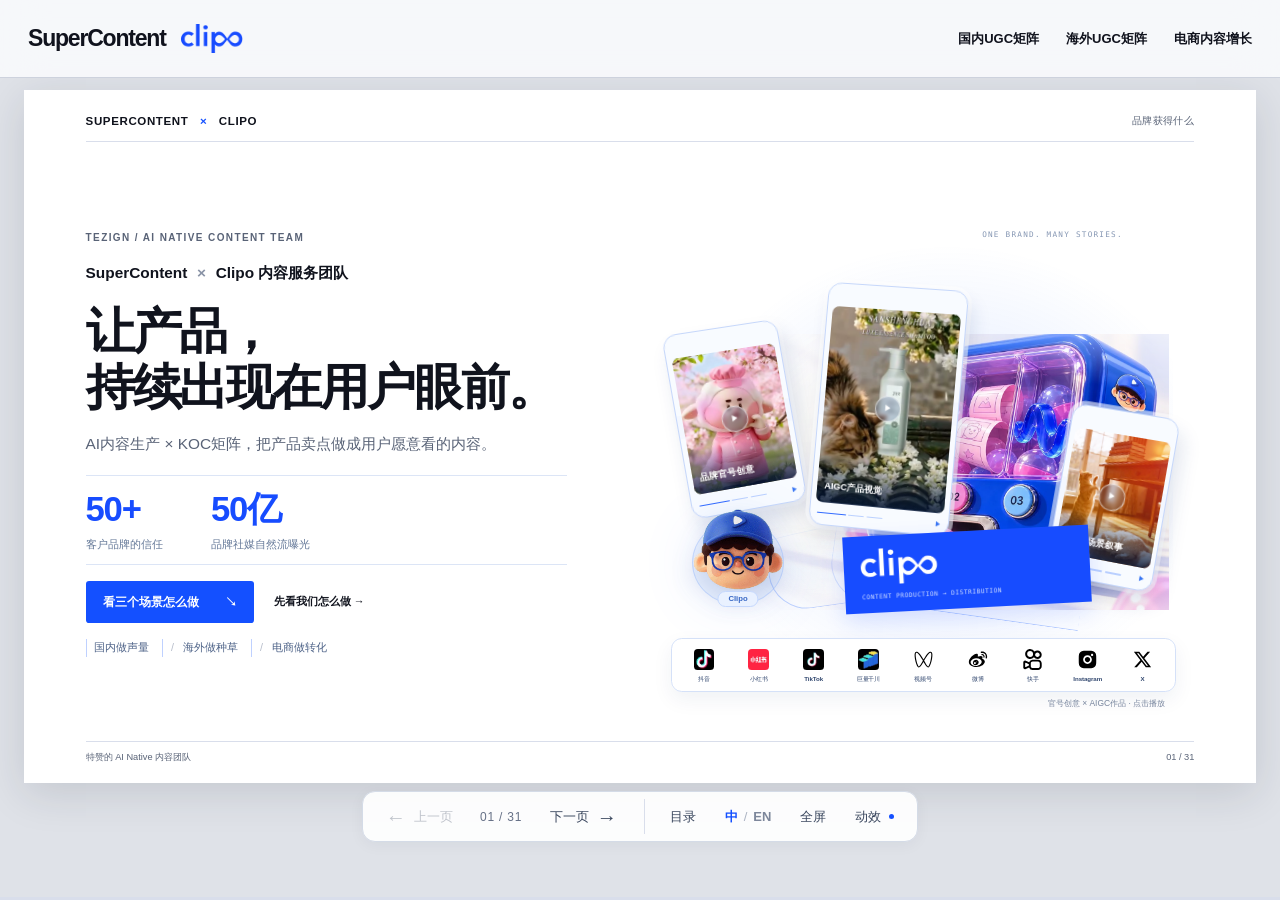
==== index.html @ c41b1caf "Update declared cover scale, nine platforms and creative recommendation pages" ====
<!doctype html>
<html lang="zh-CN"><head><meta charset="utf-8"><meta name="viewport" content="width=device-width,initial-scale=1,viewport-fit=cover"><meta name="theme-color" content="#f7f8fc"><meta name="description" content="SuperContent Clipo内容服务团队：国内与海外UGC矩阵、KOC矩阵账号验证、千川内容增长。"><title>SuperContent Clipo｜UGC矩阵与内容增长</title><link rel="icon" href="assets/science-stage/favicon.svg"><style>:root{--blue:#1450ff;--ink:#10131d;--muted:#596377;--pale:#eaf0ff;--paper:#f7f8fc;--line:#d9deeb;--dark:#10141f;--display:-apple-system,BlinkMacSystemFont,'PingFang SC','Helvetica Neue','Microsoft YaHei',sans-serif}*{box-sizing:border-box}html{scroll-behavior:smooth;scroll-padding-top:90px}body{margin:0;background:var(--paper);color:var(--ink);font:16px/1.65 var(--display);-webkit-font-smoothing:antialiased}button,input,a{font:inherit}button,a{-webkit-tap-highlight-color:transparent}button{cursor:pointer;color:inherit}button{border:0;background:none}a{color:inherit;text-decoration:none}img{max-width:100%;display:block}button:focus-visible,a:focus-visible,summary:focus-visible{outline:3px solid #527fff;outline-offset:5px}button:disabled{opacity:.4;cursor:default}h1,h2,h3,h4,p,ul,figure{margin:0}ul{list-style:none;padding:0}.sr-only{position:absolute;width:1px;height:1px;padding:0;margin:-1px;overflow:hidden;clip:rect(0,0,0,0);white-space:nowrap;border:0}[hidden]{display:none!important}.skip-link{position:fixed;top:-100px;left:16px;z-index:200;background:var(--blue);color:#fff;padding:10px}.skip-link:focus{top:15px}.app-header{height:78px;display:flex;gap:26px;align-items:center;justify-content:space-between;padding:0 3.2vw;position:fixed;inset:0 0 auto;z-index:60;background:rgba(247,248,252,.9);backdrop-filter:blur(22px);border-bottom:1px solid transparent;transition:border-color .2s}.scrolled .app-header{border-color:var(--line)}.wordmark{display:flex;align-items:center;gap:15px;white-space:nowrap;line-height:1}.wordmark>span{font-size:23px;letter-spacing:-1.2px;font-weight:780}.wordmark img{width:62px;max-height:30px;object-fit:contain}.desktop-nav{display:flex;gap:27px;margin-left:auto;align-items:center;font-size:13px;font-weight:600}.desktop-nav a{padding:9px 0;position:relative}.desktop-nav .current,.desktop-nav a:hover{color:var(--blue)}.header-tools{display:flex;align-items:center;gap:13px;font-size:12px;white-space:nowrap}.header-tools button{padding:8px 2px;display:flex;align-items:center;gap:6px}.header-tools i{width:6px;height:6px;border-radius:50%;background:var(--blue)}.header-tools [aria-pressed=false] i{background:#bdc4d2}#menu-toggle{border:1px solid var(--line);padding:7px 11px;border-radius:5px}.wrap{max-width:1320px;padding:112px 52px;margin:0 auto}.chapter{position:relative;scroll-margin-top:78px}.dark{background:var(--dark);color:#fff;--muted:#aeb9d0;--line:#303a50;--pale:#1b2539}.eyebrow{font-size:11px;line-height:1.5;letter-spacing:1.7px;font-weight:650;color:var(--muted)}.eyebrow>span{color:var(--blue);margin-right:13px}.dark .eyebrow>span{color:#6990ff}.section-heading h2{font-size:clamp(36px,4.7vw,64px);line-height:1.16;letter-spacing:-2px;font-weight:770;margin-top:25px;max-width:1060px}.section-lead{max-width:790px;font-size:19px;line-height:1.8;color:var(--muted);margin-top:26px}.small-copy,.visual-caption{font-size:12px;line-height:1.8;color:var(--muted)}.hero{min-height:max(790px,98svh);max-width:1600px;margin:auto;padding:158px 5vw 105px;display:grid;grid-template-columns:1.07fr 1fr;align-items:center;gap:40px;overflow:hidden}.hero-copy{z-index:2}.hero-name{font-size:17px;font-weight:650;margin-top:23px}.hero-name>span{margin:0 7px;color:#8993a6}.hero h1{font-size:clamp(44px,4.9vw,77px);line-height:1.14;letter-spacing:-3px;margin-top:31px;font-weight:800}.hero-intro{font-size:18px;color:var(--muted);max-width:520px;margin-top:28px}.hero-actions{display:flex;align-items:center;gap:25px;flex-wrap:wrap;margin-top:32px}.primary{background:var(--blue);color:#fff;display:inline-flex;gap:35px;align-items:center;padding:15px 22px;border-radius:4px;font-size:15px;font-weight:650;transition:transform .25s}.primary:hover{transform:translateY(-3px)}.text-button{font-size:14px;font-weight:650}.hero-tags{display:flex;gap:12px;flex-wrap:wrap;font-size:12px;color:var(--muted);margin-top:32px}.hero-tags span+span:before{content:'/';padding-right:12px;color:#b6bdca}.hero-visual{position:relative;width:100%;height:550px;perspective:1200px}.orbit-ring{position:absolute;width:82%;height:76%;border:1px solid #d5def8;border-radius:50%;left:7%;top:15%;transform:rotate(-23deg);background:radial-gradient(ellipse,rgba(20,80,255,.075),transparent 65%)}.orbit-ring:before,.orbit-ring:after{content:'';position:absolute;border:1px solid #d5def8;border-radius:50%;inset:24px}.orbit-ring:after{inset:52px}.product-origin{position:absolute;bottom:49px;left:17%;width:176px;padding:21px;background:#fff;box-shadow:0 12px 35px #b8c8ed3d;transform:rotate(-7deg);border:1px solid #e2e7f4;z-index:4}.product-origin img{width:85px;margin:auto}.product-origin span{font-size:10px;display:block;margin-top:12px;text-align:center;color:var(--muted)}.hero-film{position:absolute;overflow:hidden;border:5px solid #fff;border-radius:9px;box-shadow:0 20px 55px #132c651c;background:#fff;animation:film-float 8s ease-in-out infinite alternate;transition:transform .7s}.hero-film img{width:100%;height:100%;object-fit:cover}.hero-film>span{position:absolute;inset:auto 0 0;background:rgba(11,20,42,.85);padding:13px 10px;color:white;font-size:12px;display:flex;justify-content:space-between}.hero-film i{font-style:normal}.film-1{width:45%;height:365px;left:24%;top:65px;--angle:3deg;z-index:3}.film-2{width:39%;height:245px;left:0;top:22px;--angle:-14deg;animation-delay:-3s;z-index:2}.film-3{width:32%;height:320px;right:0;top:150px;--angle:12deg;animation-delay:-5s;z-index:4}.hero-visual-note{position:absolute;bottom:0;right:3%;font-size:10px;color:var(--muted)}@keyframes film-float{from{transform:translateY(0) rotate(var(--angle))}to{transform:translateY(-13px) rotate(calc(var(--angle) + 2deg))}}.scroll-cue{position:absolute;bottom:28px;left:5vw;right:5vw;display:flex;align-items:center;justify-content:space-between;border-top:1px solid var(--line);padding-top:18px;color:var(--muted);font-size:11px;letter-spacing:1px}.scroll-cue span{color:var(--blue);font-size:20px}.engine-grid{display:grid;grid-template-columns:1.1fr 1fr;gap:75px;margin-top:70px;align-items:center}.engine-root{background:var(--blue);max-width:420px;padding:26px 30px;display:grid;grid-template-columns:85px 1fr;column-gap:20px;align-items:center}.engine-root img{filter:brightness(0) invert(1);grid-row:span 2;width:80px}.engine-root b{font-size:21px}.engine-root>span{font-size:11px;opacity:.78}.flow-thread{height:74px;display:flex;justify-content:space-around;margin:0 25px;border-bottom:1px solid #3e5176;position:relative}.flow-thread i{height:74px;border-left:1px solid #3e5176;position:relative}.flow-thread i:after{content:'';position:absolute;left:-3px;top:0;width:5px;height:9px;background:#7093ff;animation:flow 2.5s infinite;box-shadow:0 0 9px #3b70ff}.flow-thread i:nth-child(2):after{animation-delay:-.7s}.flow-thread i:nth-child(3):after{animation-delay:-1.4s}@keyframes flow{0%{transform:translateY(0);opacity:0}20%,75%{opacity:1}100%{transform:translateY(74px);opacity:0}}.account-network{display:grid;grid-template-columns:repeat(3,1fr);gap:11px;margin-top:25px}.account{position:relative;min-height:143px;border:1px solid #34435d;background:#192339;padding:17px 13px;transition:background .4s;overflow:hidden}.account-avatar{display:block;width:33px;height:33px;border:1px solid #52688e;border-radius:50%;font-size:11px;text-align:center;line-height:31px;margin-bottom:10px;color:#a3baff}.account b{display:block;font-size:13px}.account small{font-size:9px;color:#94a8cc}.post-signal{position:absolute;right:12px;top:24px;width:5px;height:5px;background:#7497ff;border-radius:50%;animation:pulse 3.8s infinite;animation-delay:calc(var(--i)*-.65s)}@keyframes pulse{0%,30%,100%{box-shadow:0 0 0 0 #427bff00;opacity:.4}50%{box-shadow:0 0 0 7px #427bff25;opacity:1}}.visual-caption{margin-top:15px;font-size:10px}.pill-tabs{display:flex;gap:6px;flex-wrap:wrap}.pill-tabs button{border:1px solid var(--line);border-radius:99px;padding:9px 19px;font-size:13px;color:var(--muted);transition:background .2s}.pill-tabs button[aria-selected=true]{background:var(--blue);border-color:var(--blue);color:#fff}.dark .pill-tabs button[aria-selected=true]{background:#eaf0ff;color:#102048;border-color:#eaf0ff}.engine-panel h3{font-size:34px;line-height:1.4;margin:24px 0 20px;letter-spacing:-.8px}.engine-panel #engine-content{min-height:300px;padding-top:28px}.engine-panel p:not(.eyebrow){color:var(--muted);font-size:16px}.engine-output{border-left:2px solid #668bff;padding:6px 0 6px 19px;margin-top:27px}.engine-output small{display:block;font-size:10px;color:var(--muted);letter-spacing:1px}.engine-output b{font-size:15px;display:block;margin-top:7px}.definition{margin-top:59px;color:var(--muted);font-size:12px;padding:20px 0;border-top:1px solid var(--line)}.logic-line{display:flex;align-items:center;justify-content:space-between;font-size:13px;gap:12px;margin-top:15px}.logic-line b{font-size:23px;color:#7396ff;font-weight:400}.scenario{background:var(--paper)}.scenario .wrap{padding-bottom:100px}.scenario-meta{display:flex;align-items:center;justify-content:space-between;gap:15px;margin-top:31px}.scenario-meta>div{display:flex;gap:15px;align-items:center;flex-wrap:wrap}.platform{display:inline-flex;gap:8px;align-items:center;font-size:13px;font-weight:650}.platform img{width:23px;height:23px;object-fit:contain;border-radius:5px}.scenario-meta>p{font-size:12px;color:var(--muted)}.experience{font-size:11px;color:var(--blue);border:1px solid #ccd8ff;padding:4px 8px;border-radius:4px}.scene-grid{display:grid;grid-template-columns:1fr 1.25fr;gap:85px;align-items:center;margin-top:63px}.work-column{display:flex;justify-content:center;padding:20px 25px 10px;background:linear-gradient(150deg,#e2eaff,#f7f8fc);position:relative}.work-player{max-width:100%;width:100%}.work-player.portrait{max-width:272px}.video-frame{position:relative;overflow:hidden;background:#121725;border:1px solid #8b9bb233;border-radius:5px}.video-frame video{width:100%;aspect-ratio:9/16;display:block;background:#0a0e17;object-fit:contain}.landscape video{aspect-ratio:16/9}.play-overlay{position:absolute;inset:0;display:flex;flex-direction:column;gap:10px;align-items:center;justify-content:center;color:#fff;background:linear-gradient(transparent,#0003);padding-bottom:20px}.play-overlay>span{width:62px;height:62px;border-radius:50%;background:var(--blue);line-height:62px;text-align:center;font-size:19px;box-shadow:0 0 0 10px #ffffff16}.play-overlay b{font-size:12px;text-shadow:0 1px 4px #000}.playing .play-overlay{display:none}.video-error{position:absolute;inset:0;background:#111a2cf5;padding:30px;display:grid;place-content:center;color:#fff;font-size:13px;text-align:center}.video-error button{display:block;text-decoration:underline;margin-top:15px}.work-player figcaption{display:grid;gap:5px;padding-top:16px;font-size:11px}.work-player figcaption b{font-size:12px}.work-player figcaption>span,.work-player figcaption>small{color:var(--muted);font-size:10px;line-height:1.7}.source-link{font-size:10px;color:var(--blue);text-align:left;width:max-content;padding:3px 0}.dark .source-link{color:#92afff}.source-link:hover{text-decoration:underline}.method-column h3,.country-left h3,.script-panel h3,.test-intro h3{font-size:32px;letter-spacing:-.9px;line-height:1.4}.method-column>p:not(.eyebrow){font-size:15px;color:var(--muted);margin-top:21px}.method-column>h3{margin-top:19px}.format-tabs{display:flex;gap:25px;border-bottom:1px solid var(--line);margin-top:28px}.format-tabs button{font-size:14px;padding:12px 0;position:relative;color:var(--muted)}.format-tabs button[aria-selected=true]{color:var(--blue);font-weight:650}.format-tabs button[aria-selected=true]:after{content:'';position:absolute;height:2px;background:var(--blue);bottom:-1px;left:0;right:0}#format-content{min-height:220px;padding-top:24px}.format-line{display:grid;grid-template-columns:45px 1fr;gap:14px;margin-bottom:17px;font-size:14px}.format-line>span{font-size:11px;color:var(--blue);padding-top:3px}.decision{display:flex;gap:8px;align-items:center;flex-wrap:wrap;margin:10px 0 18px}.decision>span{font-size:11px;background:var(--pale);padding:6px 11px;color:var(--blue)}.decision>span+span:before{content:'→';padding-right:9px}.delivery{margin-top:80px;border-top:1px solid var(--line);padding-top:37px}.subheading{display:flex;justify-content:space-between;align-items:center;gap:20px;margin-bottom:30px}.subheading h3{font-size:25px;font-weight:700;letter-spacing:-.6px}.stage-tabs{display:grid;grid-template-columns:repeat(5,1fr);gap:9px}.stage-tabs button{padding:20px 14px;text-align:left;background:#e9eef9;color:#4e5c76;transition:background .2s}.stage-tabs small{display:block;font-size:10px;letter-spacing:1px;opacity:.7}.stage-tabs b{display:block;font-size:14px;margin-top:14px}.stage-tabs button[aria-selected=true]{background:var(--blue);color:#fff}.stage-output{background:white;padding:28px 31px;display:grid;grid-template-columns:140px .85fr 1.3fr;align-items:center;gap:18px;min-height:118px}.stage-output>span{font-size:11px;color:var(--muted)}.stage-output h4{font-size:20px;line-height:1.5;letter-spacing:-.5px}.stage-output p{color:var(--muted);font-size:13px}.case-block{border-top:1px solid var(--line);margin-top:66px;padding-top:35px}.case-copy{display:grid;grid-template-columns:1fr 1.3fr;gap:15px 38px;align-items:start}.case-copy>.eyebrow{grid-column:span 2}.case-copy h3{font-size:28px;line-height:1.35;letter-spacing:-.5px;margin-top:12px}.case-copy>p:not(.eyebrow){font-size:14px;color:var(--muted);margin-top:15px;max-width:450px}.metrics{display:flex;gap:65px;margin-top:30px}.metric{display:flex;flex-direction:column;gap:7px}.metric strong{font-size:clamp(32px,3.7vw,49px);color:var(--blue);font-weight:750;line-height:1.2;letter-spacing:-1.5px;white-space:nowrap}.metric>span{font-size:12px;color:var(--muted)}.case-note{font-size:10px;color:var(--muted);margin-top:20px;max-width:900px}.commercial{display:grid;grid-template-columns:115px 1fr;gap:15px 30px;margin-top:38px;padding:28px 0;border-top:1px solid var(--line)}.commercial>b{font-size:15px;color:var(--blue)}.commercial>p{font-size:14px}.commercial>small{font-size:11px;color:var(--muted);grid-column:2}.overseas{background:#eef2fb}.country-stage{margin-top:60px;display:grid;grid-template-columns:1.1fr 1fr;gap:65px}.country-left h3{margin-top:19px}.country-left>p:not(.eyebrow){font-size:14px;color:var(--muted);margin-top:24px}.country-tabs{display:grid;grid-template-columns:repeat(2,1fr);gap:10px;margin-top:28px}.country-tabs button{border:1px solid #d2dbef;display:flex;align-items:center;padding:15px 13px;background:#f7f9ff;gap:13px;font-size:13px}.country-tabs small{font-size:10px;color:#8b98b3}.country-tabs span{margin-left:auto}.country-tabs [aria-selected=true]{background:var(--blue);color:#fff;border-color:var(--blue)}.country-tabs [aria-selected=true] small{color:#c4d3ff}.country-right{background:#fff;padding:28px;border-radius:6px}.country-score{display:flex;justify-content:space-between;align-items:center;gap:15px;margin-bottom:23px}.country-score>span{font-size:15px;font-weight:650}.country-score strong{font-size:44px;line-height:1;color:var(--blue)}.country-score small{display:block;font-size:9px;margin-top:8px;color:var(--muted);font-weight:400}.country-right ul{display:grid;gap:7px;margin-top:15px;font-size:12px;color:#526078}.country-right li:before{content:'↳';color:var(--blue);margin-right:9px}.country-work{margin-top:25px}.country-work figcaption{font-size:9px}.country-work .play-overlay>span{width:44px;height:44px;line-height:44px;font-size:13px}.compare-chart{max-width:780px;margin-top:30px}.compare-chart>div{display:grid;grid-template-columns:80px 1fr 90px;align-items:center;font-size:12px;gap:15px;margin-top:12px}.compare-chart i{display:block;height:17px;background:#a8bbeb;transform:scaleX(var(--bar));transform-origin:left}.compare-chart div:nth-child(2) i{background:var(--blue)}.compare-chart b{font-size:13px}.compare-chart>p{font-size:10px;color:var(--muted);margin-top:14px}.compare-chart .source-link{margin-left:7px}.commerce{background:var(--dark)}.commerce .platform{color:#fff}.test-intro{display:grid;grid-template-columns:1fr 1fr;gap:50px;margin-top:67px;align-items:start}.test-intro>p{font-size:15px;color:var(--muted)}.script-lab{display:grid;grid-template-columns:.7fr 1.3fr;gap:80px;margin-top:42px;background:#151e2d;padding:36px 42px}.script-side{display:flex;align-items:center;flex-direction:column}.script-side .work-player{max-width:226px}.script-side>.small-copy{max-width:226px;font-size:10px;margin-top:15px}.script-panel>h3{margin:17px 0 27px;font-size:28px}.script-panel>.small-copy{font-size:10px;margin-top:20px}.script-panel .pill-tabs button{font-size:12px;padding:8px 13px}.script-who{font-size:13px;color:var(--muted);margin:24px 0}.script-line{display:grid;grid-template-columns:65px 1fr;gap:15px;padding:21px 0;border-top:1px solid var(--line)}.script-line>span{font-size:11px;color:#91adff;padding-top:4px}.script-line p{font-size:16px}.test-tag{font-size:10px;background:#244cb530;color:#a4beff;padding:9px 12px;width:max-content;max-width:100%;margin-top:7px}.test-matrix{display:grid;grid-template-columns:repeat(3,1fr);gap:20px;margin-top:66px}.test-matrix>.subheading{grid-column:span 3}.test-matrix article{border-top:1px solid #52627f;padding-top:17px}.test-matrix article>span{font-size:11px;color:#769aff}.test-matrix h4{font-size:26px;margin-top:16px}.test-matrix b{display:block;font-size:15px;margin-top:18px}.test-matrix article p{font-size:12px;color:var(--muted);margin-top:15px}.test-matrix small{font-size:11px;color:#8eacf6;display:block;margin-top:16px}.dark .stage-tabs button{background:#202e43;color:#b2bfd7}.dark .stage-tabs button[aria-selected=true]{background:var(--blue);color:#fff}.dark .stage-output{background:#192236}.dark .metric strong{color:#88a9ff}.dark .commercial>b{color:#9bb6ff}.batch-details{margin-top:30px;border:1px solid var(--line)}.batch-details summary{cursor:pointer;padding:19px 22px;font-size:13px;display:flex;justify-content:space-between;list-style:none}.batch-details summary::-webkit-details-marker{display:none}.batch-details summary>span{color:#90afff}.batch-details>div{padding:8px 22px 25px}.batch-details strong{display:block;font-size:33px;color:#a7bfff}.batch-details small{font-size:12px;font-weight:400;color:var(--muted)}.batch-details p{font-size:12px;color:var(--muted);max-width:730px;margin-top:10px}.offer-grid{display:grid;grid-template-columns:repeat(3,1fr);gap:20px;margin-top:55px}.offer-card{background:#e9eefb;padding:30px 25px;display:flex;flex-direction:column}.offer-card>small{font-size:11px;color:var(--muted)}.offer-card>h3{font-size:29px;line-height:1.2;letter-spacing:-.6px;margin-top:34px}.offer-card>p{font-size:16px;margin-top:19px;font-weight:600}.offer-card ul{font-size:12px;line-height:2.3;margin-top:33px;color:var(--muted)}.offer-card>a{margin-top:30px;padding-top:20px;border-top:1px solid #ccd6ed;display:flex;justify-content:space-between;color:var(--blue);font-size:13px}.offer-card.featured{background:var(--blue);color:#fff}.offer-card.featured>small,.offer-card.featured ul{color:#d3dfff}.offer-card.featured>a{color:#fff;border-color:#ffffff35}.pricing-panel{border:1px solid var(--line);padding:30px;margin-top:32px}#pricing-content{margin-top:28px;min-height:190px}#pricing-content h3{font-size:19px;line-height:1.6;max-width:1030px;letter-spacing:-.2px}#pricing-content small{display:block;font-size:11px;color:var(--muted);margin-top:18px}.quote-grid{display:grid;grid-template-columns:repeat(4,1fr);gap:15px;margin-top:26px}.quote-grid>div{display:flex;flex-direction:column;border-left:2px solid #ced9f8;padding-left:15px;gap:8px}.quote-grid span{font-size:11px;color:var(--muted)}.quote-grid b{font-size:22px;color:var(--blue)}.price-formula{font-size:22px;margin-top:30px;color:var(--blue);font-weight:650}.team{background:#edf1f8}.team-core{display:grid;grid-template-columns:1fr 1fr;gap:45px;margin-top:55px}.team-core>div{padding:33px 30px;background:#fff;display:flex;flex-direction:column;justify-content:end;min-height:250px}.team-core img{width:85px;margin-bottom:20px}.team-core h3{font-size:26px;line-height:1.45;letter-spacing:-.6px}.team-core p{font-size:12px;color:var(--muted);margin-top:15px}.team-core>div:nth-child(2){background:#dfe7fc}.team-core>div:nth-child(2)>span{font-size:11px;color:var(--blue);margin-bottom:24px}.role-grid{display:grid;grid-template-columns:repeat(5,1fr);gap:22px;margin-top:43px}.role-grid article{border-top:1px solid #b5c3df;padding-top:20px}.role-grid span{font-size:10px;color:var(--blue)}.role-grid h4{font-size:19px;margin-top:18px}.role-grid p{font-size:12px;color:var(--muted);margin-top:16px}.role-grid b{font-size:10px;display:block;color:var(--blue);font-weight:500;margin-top:23px}.ai-split{display:grid;grid-template-columns:repeat(3,1fr);gap:35px;border-top:1px solid #c8d3e6;padding-top:25px;margin-top:42px;font-size:12px;color:var(--muted)}.ai-split b{display:block;font-size:14px;color:var(--ink);margin-bottom:8px}.closing h2{font-size:clamp(36px,4.5vw,65px);letter-spacing:-2px;line-height:1.25;margin-top:28px}.closing-inputs{display:flex;gap:14px;margin-top:34px;flex-wrap:wrap}.closing-inputs>span{font-size:13px;border-bottom:1px solid #758bb6;padding:6px 0;margin-right:17px}.closing .wrap>p:not(.eyebrow){color:var(--muted);font-size:16px;margin-top:30px}.brief-actions{display:flex;gap:12px;flex-wrap:wrap;margin-top:35px}.brief-actions button{border:1px solid #526583;padding:11px 18px;color:#c4d4f0;border-radius:3px;font-size:13px}.brief-actions button[aria-pressed=true]{background:#fff;border-color:#fff;color:var(--blue)}.brief-result{margin-top:27px;border-left:2px solid #7093ff;padding-left:20px;max-width:810px}.brief-result>b{font-size:17px}.brief-result>p{font-size:12px;color:var(--muted);margin-top:12px}.brief-result>button{font-size:12px;color:#9bb5ff;text-decoration:underline;padding:14px 0 0}.closing footer{border-top:1px solid #35435d;margin-top:80px;padding-top:25px;display:flex;align-items:center;gap:30px;font-size:11px;color:var(--muted);flex-wrap:wrap}.closing footer>span{font-size:20px;font-weight:700;display:flex;align-items:center;gap:18px;color:#fff;letter-spacing:-.7px}.closing footer img{width:53px;filter:brightness(0) invert(1)}.closing footer>a{margin-left:auto}.closing footer>button{font-size:11px;padding:0;color:#afc4ed}.scroll-progress{position:fixed;inset:auto 0 0;height:3px;background:#b3c7fe25;z-index:100;pointer-events:none}.scroll-progress i{display:block;height:3px;background:var(--blue);transform-origin:left;transform:scaleX(0)}#contents{position:fixed;inset:0 0 0 auto;max-width:480px;width:88vw;z-index:110;background:var(--paper);padding:30px 35px;overflow:auto;box-shadow:-20px 0 70px #08142d22}#contents header{display:flex;align-items:center;justify-content:space-between;font-size:12px;padding-bottom:25px}#contents header button{font-size:28px}#contents-nav{display:flex;flex-direction:column}#contents-nav a{display:flex;align-items:center;gap:18px;padding:20px 0;font-size:18px;border-bottom:1px solid var(--line);font-weight:650}#contents-nav a>small{font-size:11px;color:var(--blue)}#contents-nav a>span{margin-left:auto;color:var(--blue)}#contents>p{font-size:10px;color:var(--muted);margin-top:28px}#gallery-open{font-size:12px;border:1px solid var(--line);padding:12px 15px;margin-top:25px}#backdrop{position:fixed;inset:0;background:#10152588;backdrop-filter:blur(6px);z-index:100}.menu-open{overflow:hidden}dialog{border:0;padding:32px;max-width:650px;width:calc(100vw - 30px);max-height:85svh;background:var(--paper);color:var(--ink);box-shadow:0 20px 90px #0c193d66;border-radius:8px}dialog::backdrop{background:#0d152b99;backdrop-filter:blur(8px)}dialog header{display:flex;align-items:flex-start;justify-content:space-between;gap:20px;margin-bottom:25px}dialog header button{font-size:26px;line-height:1;padding:0 2px}dialog header h2{font-size:24px;letter-spacing:-.6px}#source-content>p{font-size:15px;margin-top:20px}.source-note{padding:20px;background:var(--pale);color:#53617c;font-size:13px;margin-top:25px}#source-content>.eyebrow{font-size:10px}#gallery{max-width:1100px}#gallery header p:not(.eyebrow){font-size:11px;color:var(--muted);margin-top:10px}#gallery-grid{display:grid;grid-template-columns:repeat(4,1fr);gap:8px;max-height:210px;overflow:auto;border-bottom:1px solid var(--line);padding-bottom:20px}#gallery-grid button{padding:10px;text-align:left;font-size:11px;background:#e7edf9;line-height:1.5;min-height:60px}#gallery-grid small{display:block;color:var(--blue);margin-bottom:4px}#gallery-grid button[aria-current=true]{background:var(--blue);color:#fff}#gallery-grid button[aria-current=true] small{color:#b4caff}#gallery-page{padding-top:25px}#gallery-page h3{font-size:26px;line-height:1.4;letter-spacing:-.4px;margin-top:15px}.index-copy{display:grid;grid-template-columns:repeat(2,1fr);gap:8px 24px;font-size:13px;margin-top:20px;line-height:1.6}.index-copy p{padding:7px 0;border-bottom:1px solid var(--line)}#toast{position:fixed;bottom:25px;left:50%;transform:translate(-50%,20px);background:var(--ink);color:white;padding:12px 25px;border:1px solid #8fa1ca;font-size:13px;z-index:250;opacity:0;pointer-events:none;transition:opacity .2s,transform .2s;max-width:90vw}#toast.show{opacity:1;transform:translate(-50%,0)}.reveal{opacity:0;transform:translateY(22px);transition:opacity .7s ease,transform .7s cubic-bezier(.2,.8,.2,1)}.reveal.in-view{opacity:1;transform:none}.no-motion *,.no-motion *:before,.no-motion *:after{animation:none!important;transition:none!important;scroll-behavior:auto!important}.no-motion .hero-film{transform:rotate(var(--angle))}.no-motion .reveal{opacity:1;transform:none}.no-motion .post-signal{opacity:1}.reading-mode .hero{min-height:auto;padding-bottom:100px}.reading-mode .wrap{padding-top:70px;padding-bottom:70px}.reading-mode .hero-visual{height:460px}.reading-mode .hero-film{max-height:320px}.reading-mode p,.reading-mode .stage-output p{line-height:1.9}.reading-mode .engine-grid{margin-top:35px}.reading-mode .section-heading h2{font-size:44px}.no-motion .flow-thread i:after{transform:translateY(35px);opacity:1}
@media(min-width:1600px){.wrap{max-width:1440px}.hero{gap:50px}.hero-visual{height:620px}.film-1{height:420px}.film-2{height:275px}.film-3{height:360px}.hero h1{font-size:78px}}@media(max-width:1200px){.desktop-nav{gap:16px;font-size:11px}.header-tools{gap:10px}.header-tools #fullscreen{display:none}.wordmark>span{font-size:21px}.wordmark img{width:52px}.hero{padding-left:4vw;padding-right:4vw;gap:28px}.hero h1{font-size:53px}.hero-visual{height:485px}.film-1{height:325px}.film-2{height:225px}.film-3{height:282px}.hero-intro{font-size:16px}.wrap{padding-left:40px;padding-right:40px}.engine-grid{gap:44px}.engine-panel h3{font-size:29px}.scene-grid{gap:55px}.country-stage{gap:37px}.script-lab{gap:45px;padding:28px}.method-column h3,.country-left h3{font-size:28px}.metrics{gap:40px}.metric strong{font-size:39px}.role-grid{gap:18px}}
@media(max-width:980px){.desktop-nav{display:none}.app-header{height:69px}.hero{padding-top:130px;min-height:740px}.hero h1{font-size:45px;letter-spacing:-2px}.hero-visual{height:450px}.film-1{height:295px}.film-2{height:195px}.film-3{height:247px}.product-origin{left:10%;width:160px;bottom:40px}.hero-actions{gap:15px}.primary{padding:13px 16px;gap:15px;font-size:13px}.hero-name{font-size:14px}.hero-tags{font-size:10px;gap:7px}.hero-tags span+span:before{padding-right:7px}.section-heading h2{font-size:45px}.section-lead{font-size:17px}.wrap{padding:80px 32px}.engine-grid{gap:35px;grid-template-columns:1fr 1fr}.engine-root{padding:20px}.account-network{gap:7px}.account{padding:13px 9px;min-height:130px}.account b{font-size:12px}.account small{font-size:8px}.engine-panel h3{font-size:26px}.engine-panel p:not(.eyebrow){font-size:14px}.stage-tabs button{padding:17px 10px}.stage-tabs b{font-size:12px}.stage-output{grid-template-columns:110px 1fr 1fr;padding:25px}.stage-output h4{font-size:17px}.stage-output p{font-size:12px}.scene-grid{gap:36px;grid-template-columns:.8fr 1.2fr}.method-column h3{font-size:26px}.work-column{padding:20px 18px}.format-tabs{gap:18px}.format-tabs button{font-size:12px}.format-line{font-size:13px}.country-stage{grid-template-columns:1fr 1fr;gap:25px}.country-left h3{font-size:26px}.country-right{padding:21px}.country-score strong{font-size:37px}.scenario-meta>p{font-size:10px}.script-lab{grid-template-columns:.7fr 1.3fr;gap:30px;padding:23px}.script-panel>h3{font-size:24px}.script-line{grid-template-columns:55px 1fr;gap:12px;padding:17px 0}.script-line p{font-size:14px}.offer-card{padding:25px 20px}.offer-card>h3{font-size:26px}.offer-card>p{font-size:14px}.offer-card ul{font-size:11px}.offer-grid{gap:13px}.role-grid{grid-template-columns:repeat(3,1fr);gap:28px}.ai-split{gap:22px}.metrics{gap:32px}.metric strong{font-size:34px}.commercial{grid-template-columns:95px 1fr}.team-core{gap:23px}.team-core h3{font-size:23px}}
@media(max-width:700px){html{scroll-padding-top:75px}.app-header{height:64px;padding:0 20px;gap:10px}.wordmark{gap:10px}.wordmark>span{font-size:20px}.wordmark img{width:47px}.header-tools{gap:11px}.header-tools #reading{display:none}.header-tools #motion{font-size:11px}.header-tools #menu-toggle{font-size:11px;padding:6px 8px}.hero{display:flex;flex-direction:column;min-height:0;gap:18px;padding:107px 23px 85px;align-items:stretch}.hero h1{font-size:46px;letter-spacing:-2.3px;margin-top:24px}.hero .eyebrow{font-size:9px;letter-spacing:1.3px}.hero-name{font-size:13px;margin-top:18px}.hero-intro{font-size:15px;line-height:1.85;margin-top:23px}.hero-actions{margin-top:24px;gap:21px}.primary{font-size:12px;padding:12px 15px}.text-button{font-size:12px}.hero-tags{margin-top:25px;font-size:10px}.hero-visual{height:370px;width:100%;max-width:450px;margin:0 auto}.film-1{top:33px;height:265px;left:27%;width:39%}.film-2{top:15px;height:185px;width:38%}.film-3{height:222px;top:103px;right:2%;width:31%}.hero-film>span{padding:9px 6px;font-size:10px}.product-origin{bottom:15px;left:6%;width:132px;padding:15px}.product-origin img{width:65px}.product-origin span{font-size:8px}.hero-visual-note{font-size:8px;bottom:1px;right:0}.scroll-cue{bottom:20px;left:23px;right:23px;font-size:9px;letter-spacing:.4px}.wrap{padding:68px 23px}.section-heading h2{font-size:36px;line-height:1.23;letter-spacing:-1.4px;margin-top:23px}.section-heading>.eyebrow{font-size:9px;letter-spacing:1.2px}.section-lead{font-size:15px;line-height:1.85;margin-top:22px}.engine-grid{display:flex;flex-direction:column;gap:35px;margin-top:40px}.engine-visual,.engine-panel{width:100%}.engine-root{max-width:100%;grid-template-columns:75px 1fr;padding:22px}.engine-root img{width:67px}.engine-root b{font-size:20px}.flow-thread{height:52px}.flow-thread i{height:52px}.account-network{gap:9px;margin-top:21px}.account{min-height:125px}.account b{font-size:12px}.account small{font-size:8px}.account-avatar{width:28px;height:28px;line-height:26px;font-size:9px}.engine-panel #engine-content{padding-top:23px;min-height:260px}.engine-panel h3{font-size:27px;margin-top:16px}.pill-tabs button{font-size:12px;padding:8px 15px}.definition{margin-top:20px;font-size:10px;line-height:1.9}.logic-line{gap:9px;flex-wrap:wrap;justify-content:flex-start;font-size:11px}.logic-line b{font-size:18px}.scenario-meta{flex-direction:column;align-items:flex-start;margin-top:23px}.scenario-meta p{font-size:10px}.scenario-meta>div{gap:13px}.platform{font-size:12px}.platform img{width:21px;height:21px}.scene-grid{display:flex;flex-direction:column-reverse;align-items:stretch;gap:30px;margin-top:36px}.method-column h3,.country-left h3{font-size:26px;letter-spacing:-.6px}.method-column>.eyebrow{font-size:9px}.method-column>p:not(.eyebrow){font-size:14px;margin-top:16px}.format-tabs{margin-top:20px;gap:24px}.format-tabs button{font-size:13px}#format-content{min-height:205px}.format-line{font-size:13px}.decision{margin:0 0 15px;gap:6px}.decision>span{font-size:9px;padding:6px 8px}.decision>span+span:before{padding-right:5px}.work-column{padding:23px;display:flex;align-items:center}.work-player.portrait{max-width:248px}.work-player figcaption b{font-size:12px}.work-player figcaption>span,.work-player figcaption>small{font-size:10px}.delivery{margin-top:45px;padding-top:25px}.subheading{display:block;margin-bottom:21px}.subheading h3{font-size:23px;margin-top:11px}.subheading .eyebrow{font-size:9px}.stage-tabs{gap:5px}.stage-tabs button{padding:13px 6px}.stage-tabs b{font-size:10px;line-height:1.5;margin-top:10px}.stage-tabs small{font-size:8px}.stage-output{padding:22px;display:block;min-height:155px}.stage-output>span{font-size:9px}.stage-output h4{font-size:20px;margin-top:9px}.stage-output p{font-size:12px;margin-top:9px}.case-block{margin-top:40px;padding-top:25px}.case-copy{display:block}.case-copy h3{font-size:26px;margin-top:15px}.case-copy>.eyebrow{font-size:9px}.case-copy>p:not(.eyebrow){font-size:13px;margin-top:17px}.metrics{gap:17px;flex-wrap:wrap;margin-top:25px}.metric{flex:1;min-width:85px;gap:6px}.metric strong{font-size:29px;letter-spacing:-1px}.metric>span{font-size:10px}.source-link{font-size:9px}.case-note{font-size:9px;line-height:1.8;margin-top:17px}.commercial{grid-template-columns:1fr;gap:12px;margin-top:25px;padding:24px 0 0}.commercial>b{font-size:13px}.commercial>p{font-size:13px}.commercial>small{grid-column:auto;font-size:10px;line-height:1.85}.scenario .wrap{padding-bottom:65px}.country-stage{display:flex;flex-direction:column;gap:25px;margin-top:36px}.country-left>p:not(.eyebrow){font-size:13px;margin-top:18px}.country-tabs{gap:8px;margin-top:23px}.country-tabs button{font-size:12px;padding:14px}.country-left>.small-copy{font-size:10px!important}.country-right{padding:22px}.country-score{margin-bottom:20px}.country-score>span{font-size:16px}.country-score strong{font-size:39px}.country-work{margin-top:22px}.compare-chart>div{grid-template-columns:60px 1fr 75px;font-size:10px;gap:9px}.compare-chart b{font-size:11px}.compare-chart>p{font-size:9px}.test-intro{display:block;margin-top:39px}.test-intro h3{font-size:27px;letter-spacing:-.6px}.test-intro>p{font-size:14px;margin-top:20px}.script-lab{display:flex;flex-direction:column-reverse;gap:28px;padding:25px 20px;margin:29px -8px 0}.script-panel>h3{font-size:24px;margin:17px 0 24px}.script-panel>.eyebrow{font-size:9px}.script-panel .pill-tabs{gap:5px}.script-panel .pill-tabs button{font-size:11px;padding:7px 11px}.script-line{grid-template-columns:51px 1fr;padding:18px 0}.script-line>span{font-size:10px}.script-line>p{font-size:14px}.script-who{font-size:12px;line-height:1.8}.script-panel>.small-copy{font-size:9px;line-height:1.8}.script-side .work-player{max-width:225px}.test-matrix{display:flex;flex-direction:column;gap:25px;margin-top:43px}.test-matrix>.subheading{margin-bottom:0}.test-matrix article{position:relative;padding-left:42px;padding-top:20px}.test-matrix article>span{position:absolute;left:0;top:23px}.test-matrix h4{font-size:24px;margin:0}.test-matrix b{font-size:14px;margin-top:13px}.test-matrix article p{font-size:12px;margin-top:9px}.test-matrix small{font-size:11px;margin-top:10px}.batch-details summary{font-size:11px;padding:17px}.batch-details>div{padding:4px 17px 20px}.batch-details strong{font-size:30px}.batch-details small{font-size:10px}.batch-details p{font-size:11px}.offer-grid{display:flex;flex-direction:column;margin-top:35px;gap:16px}.offer-card{padding:25px}.offer-card>h3{font-size:29px;margin-top:23px}.offer-card>p{font-size:16px}.offer-card ul{font-size:13px;margin-top:23px}.offer-card>small{font-size:10px}.pricing-panel{margin-top:25px;padding:22px}.pricing-panel .pill-tabs{gap:6px}.pricing-panel .pill-tabs button{padding:8px 10px;font-size:10px}#pricing-content{min-height:240px;margin-top:20px}#pricing-content h3{font-size:15px}.quote-grid{grid-template-columns:repeat(2,1fr);gap:22px 10px;margin-top:22px}.quote-grid b{font-size:24px}#pricing-content small{font-size:10px;line-height:1.8}.price-formula{font-size:18px;line-height:1.6;margin-top:24px}.team-core{display:block;margin-top:35px}.team-core>div{min-height:230px;padding:26px}.team-core>div+div{margin-top:18px}.team-core h3{font-size:25px}.team-core>div:nth-child(2)>span{font-size:11px}.role-grid{grid-template-columns:repeat(2,1fr);gap:27px 22px;margin-top:33px}.role-grid h4{font-size:19px}.role-grid p{font-size:12px;margin-top:14px}.role-grid b{font-size:10px;margin-top:15px}.ai-split{display:block;margin-top:32px;padding-top:10px}.ai-split p{font-size:12px;margin-top:20px}.ai-split b{font-size:14px}.closing h2{font-size:38px;line-height:1.25;letter-spacing:-1.6px}.closing .eyebrow{font-size:9px;letter-spacing:1px}.closing-inputs{gap:10px;margin-top:25px}.closing-inputs>span{font-size:11px;margin-right:3px}.closing .wrap>p:not(.eyebrow){font-size:14px;line-height:1.9;margin-top:25px}.brief-actions{gap:8px;margin-top:25px}.brief-actions button{font-size:11px;padding:9px 10px}.brief-result{padding-left:15px}.brief-result>b{font-size:15px}.brief-result>p{font-size:11px}.closing footer{margin-top:50px;gap:18px 22px}.closing footer>span{font-size:20px;width:100%}.closing footer>p{font-size:11px}.closing footer>a{margin-left:0;font-size:11px}.closing footer>button{font-size:11px}#contents{padding:24px}#contents-nav a{font-size:17px;padding:18px 0}#contents header{font-size:11px;padding-bottom:16px}#contents>p{font-size:10px}dialog{padding:23px}dialog header h2{font-size:21px}#source-content>p{font-size:13px}.source-note{font-size:12px;padding:18px}#gallery-grid{grid-template-columns:repeat(2,1fr);max-height:185px}.index-copy{grid-template-columns:1fr}#gallery-page h3{font-size:23px}.reading-mode .hero-visual{height:350px}.reading-mode .wrap{padding:55px 23px}.reading-mode .section-heading h2{font-size:34px}.reading-mode .hero{padding-top:105px;padding-bottom:80px}.reveal{transform:translateY(12px)}}
@media(max-width:370px){.wordmark>span{font-size:18px}.wordmark img{width:40px}.header-tools #motion{display:none}.hero h1{font-size:40px}.section-heading h2{font-size:32px}.hero-tags{font-size:9px}.hero-actions{gap:15px}.metric strong{font-size:25px}.metric{min-width:78px}.stage-tabs b{font-size:9px}.logic-line{font-size:10px}.script-panel .pill-tabs button{font-size:10px}.pill-tabs button{padding:8px 13px}.team-core h3{font-size:23px}.closing h2{font-size:34px}}
@media(prefers-reduced-motion:reduce){html{scroll-behavior:auto}.reveal{opacity:1;transform:none}*,*:before,*:after{animation:none!important;transition:none!important}.hero-film{transform:rotate(var(--angle))}}
@media print{.app-header,.scroll-progress,.scroll-cue,.source-link,.play-overlay,.header-tools,#contents,dialog,#backdrop{display:none!important}.wrap{padding:30px}.hero{padding:30px;min-height:auto}.reveal{opacity:1;transform:none}.chapter{break-inside:avoid}.dark{background:#fff;color:#10131d;--muted:#596377;--line:#d9deeb;--pale:#eaf0ff}.hero-film{animation:none}.case-block,.delivery{break-inside:avoid}button{color:inherit}.dark .stage-output,.script-lab{background:#f0f3fa}.dark .script-line p{color:#10131d}}
/* Official source logo is white; give it brand contrast on light surfaces. */
.wordmark img,.product-origin img,.team-core img{filter:brightness(0) saturate(100%) invert(26%) sepia(96%) saturate(4820%) hue-rotate(228deg) brightness(99%) contrast(110%)}
.menu-tools{display:flex;gap:9px;margin-top:25px}.menu-tools button{border:1px solid var(--line);padding:8px 12px;font-size:11px}
@media(max-width:700px){.hero h1{font-size:clamp(31px,9.8vw,46px);letter-spacing:-1.7px}.script-panel>h3{font-size:23px;letter-spacing:-.8px}}

/* Evidence as an editorial collection; diagrams carry the explanation. */
.scene-mode{display:flex;gap:32px;margin:31px 0 0;border-bottom:1px solid var(--line)}.scene-mode>button{padding:13px 0 15px;display:flex;gap:30px;align-items:center;font-size:14px;font-weight:650;color:var(--muted);border-bottom:3px solid transparent;margin-bottom:-1px}.scene-mode>button[aria-selected=true]{border-bottom-color:var(--blue);color:var(--blue)}.scene-mode>button>span{font-size:20px}.dark .scene-mode>button[aria-selected=true]{color:#8babff;border-color:#739aff}.collection-heading{display:flex;justify-content:space-between;align-items:flex-end;gap:30px;margin:45px 0 24px}.collection-heading h3{font-size:28px;letter-spacing:-.8px;margin-top:11px}.collection-heading>p{font-size:11px;color:var(--muted);max-width:240px}.portfolio-grid{display:grid;grid-template-columns:repeat(3,minmax(0,1fr));gap:18px}.portfolio-card{min-width:0;background:#fff;border:1px solid var(--line);display:flex;flex-direction:column;padding:23px;overflow:hidden}.portfolio-card>header{min-height:100px}.case-type{display:block;font-size:10px;line-height:1.7;color:var(--muted);letter-spacing:.6px}.portfolio-card h4{font-size:22px;line-height:1.4;letter-spacing:-.7px;margin-top:14px;font-weight:750}.portfolio-card>footer{border-top:1px solid var(--line);padding-top:16px;margin-top:19px;font-size:10px;color:var(--muted);line-height:1.8}.portfolio-card>footer .source-link{display:block;margin-top:7px}.card-lesson{font-size:12px;line-height:1.85;margin-top:22px}.card-lesson>b{display:block;font-size:10px;color:var(--blue);margin-bottom:7px;font-weight:650}.volume-card{background:var(--blue);border-color:var(--blue);color:#fff;--line:#ffffff38;--muted:#d3dfff}.volume-card .card-lesson>b,.volume-card .source-link{color:#fff}.volume-art{position:relative;min-height:250px;display:grid;place-items:center;margin-top:15px}.volume-art>strong{position:relative;z-index:1;font-size:68px;letter-spacing:-4px;text-align:center;line-height:1.15;text-shadow:0 2px 20px #1450ff}.volume-art small{display:block;font-size:13px;font-weight:500;letter-spacing:1px;margin-top:13px}.mini-tiles{position:absolute;inset:10px 10px;display:grid;grid-template-columns:repeat(4,1fr);gap:10px;transform:rotate(-8deg)}.mini-tiles i{height:47px;border:1px solid #ffffff3d;border-radius:7px;background:#ffffff0c;display:grid;place-items:center;font-style:normal;font-size:12px;color:#ffffff38}.platform-duo{min-height:265px;display:flex;flex-direction:column;justify-content:center;gap:25px}.platform-duo>div+div{padding-top:23px;border-top:1px solid var(--line)}.platform-duo span{display:block;font-size:12px;color:var(--muted)}.platform-duo strong{display:block;font-size:41px;line-height:1.3;letter-spacing:-1.8px;font-weight:700}.platform-duo small{font-size:11px;color:var(--muted)}.sample-card .work-player{margin:18px 0 0;max-width:100%;width:100%}.sample-card .video-frame{height:255px;background:#0a0e18;border-radius:4px;overflow:hidden;aspect-ratio:auto}.sample-card video{width:100%;height:100%;object-fit:contain}.sample-card .work-player figcaption{margin-top:12px}.sample-card figcaption>b{font-size:11px}.sample-card figcaption>span,.sample-card figcaption>small{font-size:9px;line-height:1.8}.sample-card .card-lesson{margin-top:auto;padding-top:17px}.sample-card .play-overlay span{height:45px;width:45px;font-size:16px}.sample-card .play-overlay>b{font-size:11px}.country-cells{display:grid;grid-template-columns:repeat(3,1fr);gap:8px;margin:20px 0}.country-cells>div{border:1px solid #ffffff35;padding:10px 5px;text-align:center}.country-cells b{font-size:19px;display:block;line-height:1.2}.country-cells span,.country-cells small{display:block;font-size:9px;line-height:1.8}.card-result{margin:12px 0}.card-result strong{font-size:39px;letter-spacing:-1.8px;line-height:1.35;display:block;white-space:nowrap}.card-result strong small{font-size:11px;letter-spacing:0;font-weight:500;margin-left:6px}.card-result>span{font-size:10px;color:var(--muted)}.poc-art{padding:20px 0 8px;min-height:250px}.poc-art>strong{font-size:60px;letter-spacing:-2px;line-height:1.2;display:block}.poc-art>strong>small{display:block;font-size:11px;letter-spacing:0;font-weight:500;color:var(--muted);margin-top:10px}.poc-art>span{font-size:12px;color:var(--muted)}.poc-dots{display:grid;grid-template-columns:repeat(12,1fr);gap:7px;margin-top:25px}.poc-dots i{width:8px;height:8px;background:#cfd8ed;border-radius:50%}.poc-dots .hit{background:var(--blue);box-shadow:0 0 0 4px #1450ff14}.commerce-contexts{margin-top:18px}.commerce-contexts>div{display:grid;grid-template-columns:25px 1fr;gap:0 9px;padding:13px 0;border-bottom:1px solid #ffffff30}.commerce-contexts small{font-size:10px;grid-row:span 2}.commerce-contexts b{font-size:17px;line-height:1.4}.commerce-contexts span{font-size:10px;color:#d3dfff}.batch-timeline{margin-top:20px}.batch-timeline>div{display:grid;grid-template-columns:56px 1fr;gap:12px;border-top:1px solid var(--line);padding:13px 0}.batch-timeline time{font-size:11px;margin-top:8px;color:var(--muted)}.batch-timeline strong{font-size:30px;line-height:1.35;font-weight:650}.batch-timeline small{display:block;font-size:10px;color:var(--muted);font-weight:500}.dark .portfolio-card:not(.volume-card){background:#191f2c;--line:#ffffff1e}.dark .portfolio-card .card-lesson>b{color:#90adff}.dark .volume-card .card-lesson>b{color:#fff}.dark .portfolio-card .source-link{color:#a6bdff}.dark .volume-card .source-link{color:#fff}.analysis-board{display:grid;grid-template-columns:1fr 1fr;gap:65px;margin-top:74px;padding:44px 0;border-top:1px solid var(--line);border-bottom:1px solid var(--line)}.analysis-heading h3{font-size:36px;line-height:1.35;letter-spacing:-1.2px;margin-top:18px}.analysis-heading>p:not(.eyebrow){font-size:13px;line-height:1.9;color:var(--muted);max-width:450px;margin-top:22px}.chart-unit{font-size:10px;color:var(--muted);margin-bottom:24px}.platform-comparison{padding-top:5px}.platform-row{margin-top:24px}.platform-row>div:first-child{display:flex;justify-content:space-between;align-items:baseline}.platform-row b{font-size:15px}.platform-row strong{font-size:30px;letter-spacing:-1px}.chart-track{height:14px;background:#e1e7f3;margin-top:10px}.chart-track>i{display:block;width:var(--value);height:100%;background:var(--blue)}.platform-row+ .platform-row .chart-track>i{background:#8eabfa}.platform-row>small{font-size:10px;color:var(--muted);display:block;margin-top:10px}.chart-footnote{color:var(--muted);font-size:10px;line-height:1.9;margin-top:24px;max-width:930px}.chart-footnote .source-link{margin-left:5px}.formula-board{margin-top:58px;padding:37px 0 0}.formula-title h3{font-size:26px;line-height:1.4;letter-spacing:-.6px;margin-top:14px}.formula-title>p:not(.eyebrow){color:var(--muted);font-size:12px;line-height:1.9;margin-top:20px;max-width:500px}.formula-equation{display:grid;grid-template-columns:1fr 40px 1fr 40px 1.15fr;gap:16px;align-items:center;margin-top:33px}.formula-equation>div{padding:25px 22px;min-width:0}.formula-equation>span{font-size:28px;text-align:center;color:var(--muted)}.formula-equation strong{display:block;font-size:65px;line-height:1.05;letter-spacing:-2px;font-weight:750}.formula-equation b{display:block;font-size:18px;margin-top:20px;line-height:1.5}.formula-equation small{display:block;color:var(--muted);font-size:10px;line-height:1.8;margin-top:10px}.formula-equation .formula-result{background:var(--blue);color:#fff;--muted:#d3dfff}.insight-heading{margin-top:75px;max-width:850px}.contribution-board{display:grid;grid-template-columns:.85fr 1.15fr;gap:65px;margin-top:45px;align-items:center}.contribution-summary{text-align:center}.contribution-ring{width:285px;height:285px;border-radius:50%;background:conic-gradient(var(--blue) 0 var(--share),#e2e7f1 var(--share) 100%);padding:29px;margin:0 auto}.contribution-ring>div{width:100%;height:100%;border-radius:50%;background:var(--paper);display:flex;flex-direction:column;align-items:center;justify-content:center}.contribution-ring strong{font-size:53px;line-height:1.1;letter-spacing:-2px;color:var(--blue)}.contribution-ring span{font-size:11px;color:var(--muted);margin-top:13px}.share-comparison{display:grid;grid-template-columns:1fr 1fr;gap:12px;margin:26px auto 0;max-width:290px}.share-comparison strong{display:block;font-size:28px;letter-spacing:-1px}.share-comparison span{font-size:10px;color:var(--muted)}.contribution-summary>p{font-size:11px;color:var(--muted);margin-top:20px}.structure-chart>.chart-unit{margin-bottom:12px}.structure-row{width:100%;display:grid;grid-template-columns:110px 1fr 48px;gap:12px;align-items:center;text-align:left;font-size:11px;padding:10px 6px;border-bottom:1px solid var(--line);transition:background .2s}.structure-row>span{font-weight:550}.structure-row>b{text-align:right;font-size:12px}.structure-track{height:10px;background:#e1e7f3;display:block}.structure-track>i{display:block;height:100%;width:var(--value);background:#8faaf3}.structure-row[aria-pressed=true]{background:#1450ff0d}.structure-row[aria-pressed=true] .structure-track>i{background:var(--blue)}.structure-row[aria-pressed=true]>span{color:var(--blue)}.structure-detail{padding:18px 0 0;display:flex;flex-wrap:wrap;gap:7px 16px;font-size:10px;min-height:86px}.structure-detail>b{width:100%;font-size:13px}.structure-detail>small{width:100%;color:var(--muted);font-size:9px}.learning-strip{display:grid;grid-template-columns:repeat(3,1fr);gap:25px;margin-top:35px;padding:25px 0;border-top:1px solid var(--line)}.learning-strip small{font-size:10px;color:var(--blue)}.learning-strip h4{font-size:17px;line-height:1.5;margin-top:9px}.learning-strip p{font-size:11px;color:var(--muted);margin-top:10px}.trend-board{display:grid;grid-template-columns:.8fr 1.2fr;gap:60px;padding:42px;background:#fff;border:1px solid var(--line);margin-top:50px}.trend-kpis{display:flex;gap:35px}.trend-kpis strong{display:block;font-size:32px;line-height:1.3;letter-spacing:-1.2px}.trend-kpis span{font-size:10px;color:var(--muted)}.trend-chart>svg{width:100%;height:auto;display:block;margin-top:26px;overflow:visible}.chart-grid line{stroke:var(--line);stroke-width:1}.trend-line{fill:none;stroke-width:3;stroke:var(--blue)}.base-line{stroke:#8397b6}.trend-chart circle{fill:var(--blue);stroke:#fff;stroke-width:3}.trend-chart .base-point{fill:#8397b6}.trend-chart text{font:600 16px var(--display);text-anchor:middle;fill:var(--blue)}.trend-chart .base-label{fill:#64758e}.trend-chart .phase-label{font-size:11px;fill:var(--muted);font-weight:500}.chart-legend{display:flex;gap:18px;font-size:9px;color:var(--muted);margin-top:15px}.chart-legend span:before{content:'';display:inline-block;width:14px;height:3px;background:var(--blue);vertical-align:middle;margin-right:7px}.chart-legend span+span:before{background:#8397b6}.trend-chart .chart-footnote{font-size:9px;margin-top:15px}.commerce-formula .formula-equation{grid-template-columns:1fr 20px 1fr 20px 1fr 20px 1.05fr;gap:9px}.commerce-formula .formula-equation>div{padding:22px 12px}.commerce-formula .formula-equation strong{font-size:55px}.commerce-formula .formula-equation b{font-size:16px}.commerce-formula .formula-title h3{font-size:32px}.conversion-insight{margin-top:58px}.reason-map{padding-top:10px}.reason-map>div{display:grid;grid-template-columns:25px 86px 20px 1fr;gap:10px;padding:25px 0;border-bottom:1px solid var(--line);align-items:center}.reason-map>div>span{color:#8dabff;font-size:10px}.reason-map b{font-size:14px}.reason-map i{font-style:normal;color:var(--muted)}.reason-map strong{font-size:16px;color:#c9d7ff}.reason-map>small{display:block;color:var(--muted);font-size:9px;line-height:1.9;margin-top:18px}.decision-map{margin-top:65px}.path-layout{display:grid;grid-template-columns:.8fr 45px 1.35fr;align-items:center;gap:22px;margin-top:30px}.path-start{background:var(--blue);padding:32px;position:relative}.path-start>span{font-size:11px;color:#c6d6ff}.path-start>h4{font-size:25px;margin-top:14px}.path-start>p{font-size:11px;color:#d3dfff;margin-top:16px;line-height:1.9}.path-fork{font-size:34px;text-align:center;color:#8199ca}.path-branches{position:relative;display:flex;flex-direction:column;gap:12px;padding-left:24px}.path-branches:before{content:'';position:absolute;left:0;top:17%;bottom:17%;border-left:1px solid #8397b65c}.path-branches>article{border:1px solid var(--line);padding:22px 26px;position:relative}.path-branches>article:before{content:'';position:absolute;left:-25px;top:50%;width:24px;border-top:1px solid #8397b65c}.path-branches>article:first-child{background:#18368855;border-color:#4971d1}.path-branches small{font-size:10px;color:#a4baff}.path-branches h4{font-size:19px;margin-top:8px}.path-branches p{font-size:11px;color:var(--muted);margin-top:7px}.method-panel .scene-grid,.method-panel .country-stage{margin-top:40px}.method-storyboard>p{font-size:9px}.method-storyboard>div{display:grid;grid-template-columns:repeat(3,1fr);gap:10px;margin-top:20px}.method-storyboard img{width:100%;height:180px;object-fit:cover}.method-storyboard figcaption{font-size:9px;color:var(--muted);margin-top:7px}.method-storyboard>small{display:block;font-size:9px;color:var(--muted);margin-top:16px;line-height:1.9}.country-work .method-storyboard img{height:100px}.script-side .method-storyboard img{height:150px}.method-panel .work-column{padding:25px}.method-panel .script-side{align-self:center}.method-panel .script-lab{align-items:start}
@media(min-width:1300px){.portfolio-card{padding:28px}.portfolio-card h4{font-size:25px}.sample-card .video-frame{height:280px}.volume-art{min-height:280px}.platform-duo{min-height:290px}.poc-art{min-height:275px}.poc-art>strong{margin-top:15px}}
@media(max-width:1000px){.portfolio-grid{gap:11px}.portfolio-card{padding:17px}.portfolio-card h4{font-size:19px}.portfolio-card>header{min-height:100px}.case-type{font-size:8px}.sample-card .video-frame{height:235px}.volume-art>strong{font-size:54px}.card-result strong{font-size:30px}.analysis-board,.contribution-board{gap:35px}.trend-board{padding:28px;gap:30px}.trend-kpis{gap:18px}.trend-kpis strong{font-size:27px}.contribution-ring{height:240px;width:240px;padding:25px}.contribution-ring strong{font-size:45px}.structure-row{grid-template-columns:90px 1fr 40px;gap:7px;font-size:10px}.analysis-heading h3{font-size:31px}.reason-map>div{grid-template-columns:18px 71px 15px 1fr;gap:5px}.reason-map strong{font-size:13px}.reason-map b{font-size:12px}.formula-equation{gap:8px;grid-template-columns:1fr 25px 1fr 25px 1fr}.formula-equation>div{padding:18px}.formula-equation b{font-size:16px}.commerce-formula .formula-equation b{font-size:13px}.path-layout{gap:12px;grid-template-columns:.8fr 30px 1.2fr}.path-start{padding:24px}.path-start h4{font-size:21px}.path-branches>article{padding:18px}.path-branches h4{font-size:17px}}
@media(max-width:700px){.scene-mode{gap:27px;margin-top:20px}.scene-mode>button{gap:17px;font-size:12px;padding:10px 0}.scene-mode>button>span{font-size:16px}.collection-heading{display:block;margin-top:30px;margin-bottom:20px}.collection-heading h3{font-size:25px;margin-top:10px}.collection-heading>p{font-size:10px;margin-top:14px;max-width:none}.collection-heading .eyebrow{font-size:9px}.portfolio-grid{grid-template-columns:1fr;gap:15px}.portfolio-card{padding:24px}.portfolio-card>header{min-height:0}.portfolio-card h4{font-size:23px;max-width:290px}.case-type{font-size:9px}.volume-art{min-height:215px;margin-top:20px}.volume-art>strong{font-size:67px}.mini-tiles{inset:5px 16px}.mini-tiles i{height:41px}.platform-duo{min-height:245px}.platform-duo strong{font-size:39px}.portfolio-card>footer{font-size:9px}.sample-card .video-frame{height:320px}.sample-card .work-player{margin-top:22px}.sample-card .work-player figcaption>span,.sample-card .work-player figcaption>small{font-size:9px}.sample-card .card-lesson{margin-top:15px}.card-lesson{font-size:12px}.country-cells{margin-top:25px}.country-cells>div{padding:13px 5px}.card-result strong{font-size:40px}.card-result>span{font-size:10px}.poc-art{min-height:235px;padding-top:27px}.poc-art>strong{font-size:61px}.poc-dots{margin-top:22px;gap:8px}.commerce-contexts{margin-top:20px}.commerce-contexts>div{padding:15px 0}.batch-timeline{margin:22px 0 5px}.batch-timeline>div{padding:15px 0}.analysis-board{display:block;margin-top:43px;padding:30px 0}.analysis-heading h3{font-size:28px;line-height:1.35;letter-spacing:-.7px;margin-top:15px}.analysis-heading>.eyebrow{font-size:9px;letter-spacing:1px}.analysis-heading>p:not(.eyebrow){font-size:12px;margin-top:17px}.platform-comparison{margin-top:30px}.chart-unit{font-size:9px}.platform-row strong{font-size:28px}.platform-row>small{font-size:9px}.chart-footnote{font-size:9px;margin-top:20px}.formula-board{margin-top:35px;padding-top:15px}.formula-title>.eyebrow{font-size:9px}.formula-title h3{font-size:23px}.formula-equation{grid-template-columns:1fr 20px 1fr;gap:8px 5px;margin-top:22px}.formula-equation>div{padding:17px 8px}.formula-equation strong{font-size:47px}.formula-equation b{font-size:14px;margin-top:13px}.formula-equation small{font-size:9px}.formula-equation>span{font-size:22px}.formula-equation>span:nth-child(4){grid-column:1/-1;transform:rotate(90deg);line-height:1}.formula-equation .formula-result{grid-column:1/-1;padding:22px}.formula-equation .formula-result strong{float:left;margin-right:24px;margin-top:4px}.formula-equation .formula-result b{margin-top:0}.insight-heading{margin-top:42px}.contribution-board{display:block;margin-top:30px}.contribution-ring{width:255px;height:255px;padding:27px}.contribution-ring strong{font-size:49px}.contribution-ring span{font-size:10px}.contribution-summary>p{font-size:10px}.share-comparison{margin-top:20px}.share-comparison strong{font-size:27px}.share-comparison span{font-size:9px}.structure-chart{margin-top:35px}.structure-row{grid-template-columns:96px 1fr 42px;padding:11px 4px;font-size:10px}.structure-row>b{font-size:11px}.structure-detail{min-height:93px}.learning-strip{grid-template-columns:1fr;gap:20px;margin-top:25px;padding:25px 0 0}.learning-strip article{padding-left:14px;border-left:2px solid var(--blue)}.learning-strip h4{font-size:18px;margin-top:5px}.learning-strip p{font-size:11px;margin-top:6px}.trend-board{display:block;padding:24px 19px;margin:35px -5px 0}.trend-chart{margin-top:27px}.trend-kpis{gap:20px}.trend-kpis>div{flex:1}.trend-kpis strong{font-size:29px}.trend-kpis span{font-size:9px}.trend-chart>svg{margin-top:28px}.chart-legend{font-size:8px;gap:12px}.trend-chart .chart-footnote{font-size:9px}.commerce-formula .formula-title h3{font-size:28px}.commerce-formula .formula-equation{grid-template-columns:1fr 15px 1fr;gap:9px 5px}.commerce-formula .formula-equation>div{padding:16px 8px}.commerce-formula .formula-equation>span:nth-child(4){display:none}.commerce-formula .formula-equation>div:nth-child(5){grid-column:1/2}.commerce-formula .formula-equation>div:last-child{grid-column:auto}.commerce-formula .formula-equation strong{font-size:44px;float:none;margin:0}.commerce-formula .formula-equation b{font-size:13px;margin-top:12px}.commerce-formula .formula-equation small{font-size:9px}.formula-title>p:not(.eyebrow){font-size:11px}.conversion-insight{margin-top:35px}.reason-map{margin-top:20px}.reason-map>div{grid-template-columns:20px 75px 16px 1fr;gap:6px;padding:20px 0}.reason-map b{font-size:13px}.reason-map strong{font-size:13px}.reason-map>small{font-size:9px}.decision-map{margin-top:38px}.path-layout{display:flex;flex-direction:column;gap:17px;margin-top:20px;align-items:stretch}.path-start{padding:25px}.path-start>h4{font-size:24px}.path-fork{transform:rotate(90deg);line-height:1}.path-branches{padding-left:18px;gap:11px}.path-branches>article{padding:20px}.path-branches:before{top:15%;bottom:15%}.path-branches>article:before{left:-19px;width:18px}.path-branches h4{font-size:18px}.path-branches small{font-size:9px}.path-branches p{font-size:10px}.method-panel .work-column{padding:20px}.method-storyboard>div{gap:7px}.method-storyboard img{height:130px}.method-storyboard figcaption{font-size:8px}.method-storyboard>small{font-size:8px}.script-side .method-storyboard img{height:120px}.method-panel .script-side{width:100%}}

.trend-chart .axis-label{font-size:10px;font-weight:400;fill:var(--muted)}

.portfolio-card h4,.analysis-heading h3{text-wrap:balance}.trend-chart .phase-date{font-size:9px;font-weight:400;fill:var(--muted)}

@media(max-width:700px){.formula-equation>span:nth-child(4){transform:none}.commerce-formula .formula-equation>span:nth-child(4){display:block;grid-column:1/-1;transform:none;line-height:1;padding:0}}

/* Presentation geometry: every slide is authored at 1600 × 900 logical px.
   Viewport rules only size the surrounding viewer, never reflow slide content. */
html:has(.slide-deck){scroll-padding-top:78px;background:#dfe2e8}
body.slide-deck{background:#dfe2e8;padding-top:78px}
.slide-deck .app-header{padding:0 28px;background:#f8f9fbeF;border-bottom:1px solid #cdd2dd}
.slide-deck #main{max-width:none;margin:0;padding:0}
.slide-deck .deck-chapter{margin:0;padding:0;max-width:none;background:#dfe2e8;scroll-margin-top:78px;min-height:0}
.slide-deck .deck-frame{height:calc(100svh - 78px);min-height:0;display:grid;place-items:center;padding:20px 32px 42px;scroll-margin-top:78px;position:relative}
.slide-deck .deck-sheet{position:relative;width:min(1600px,calc(100vw - 64px),calc((100svh - 140px) * 16 / 9));aspect-ratio:16/9;background:#fff;box-shadow:0 10px 40px #1d263523;--deck-scale:1}
.slide-deck .deck-canvas{position:absolute;left:0;top:0;width:1600px;height:900px;transform:scale(var(--deck-scale));transform-origin:0 0;background:var(--paper);color:var(--ink);--paper:#fff;--muted:#596377;--line:#d9deeb;--ink:#10131d}
.slide-deck .dark .deck-canvas{background:#10141f;color:#fff;--paper:#10141f;--muted:#aeb9d0;--line:#303a50;--ink:#fff;--pale:#1b2539}
.slide-deck .deck-content{position:absolute;inset:90px 80px 70px;min-width:0;min-height:0}
.slide-deck .deck-brand{position:absolute;left:80px;right:80px;top:30px;display:flex;align-items:center;justify-content:space-between;border-bottom:1px solid var(--line);padding-bottom:15px;font-size:13px;line-height:1.4;letter-spacing:.6px;color:var(--muted)}
.slide-deck .deck-brand>span:first-child{font-size:15px;font-weight:750;letter-spacing:.8px;color:var(--ink)}
.slide-deck .deck-brand i{font-style:normal;color:var(--blue);margin:0 10px}
.slide-deck .deck-footer{position:absolute;left:80px;right:80px;bottom:25px;border-top:1px solid var(--line);padding-top:12px;display:flex;align-items:center;justify-content:space-between;font-size:12px;line-height:1.4;color:var(--muted);margin:0}
.slide-deck .deck-footer>span{display:inline;font-size:12px;font-weight:400;letter-spacing:0;color:var(--muted)}
.slide-deck .deck-number{font-variant-numeric:tabular-nums;letter-spacing:1.2px}
.slide-deck .deck-content .reveal{opacity:1;transform:none;transition:none}
.slide-deck .deck-content p{line-height:1.65}
.slide-deck .deck-content .eyebrow{font-size:13px;line-height:1.45;letter-spacing:1.8px}
.slide-deck .deck-content .section-heading h2{font-size:48px;line-height:1.13;letter-spacing:-1.8px;margin-top:17px;max-width:1300px}
.slide-deck .deck-content .section-lead{font-size:19px;line-height:1.6;max-width:1320px;margin-top:18px}
.slide-deck .deck-content .small-copy,.slide-deck .deck-content .visual-caption{font-size:13px;line-height:1.65}
.slide-deck .deck-content .source-link{font-size:12px;line-height:1.4;padding:2px 0}
.slide-deck .deck-content .pill-tabs{gap:9px}
.slide-deck .deck-content .pill-tabs button{font-size:16px;padding:10px 24px}
.slide-deck .deck-content .chart-footnote{font-size:12px;line-height:1.6;max-width:none;margin-top:17px}
.slide-deck .deck-content .work-player{max-width:100%;width:100%}
.slide-deck .deck-content .work-player figcaption{padding-top:12px;gap:4px}
.slide-deck .deck-content .work-player figcaption>b{font-size:15px;line-height:1.45}
.slide-deck .deck-content .work-player figcaption>span,.slide-deck .deck-content .work-player figcaption>small{font-size:12px;line-height:1.6}
.slide-deck .deck-content .video-frame video{width:100%;height:100%;aspect-ratio:auto;object-fit:contain}

/* Opening */
.slide-deck .deck-kind-cover .deck-content{display:grid;grid-template-columns:1.08fr 1fr;align-items:center;gap:46px}
.slide-deck .deck-kind-cover h1{font-size:73px;line-height:1.13;letter-spacing:-3px;margin-top:28px;font-weight:800}
.slide-deck .deck-kind-cover .hero-name{font-size:20px;margin-top:24px}
.slide-deck .deck-kind-cover .hero-intro{font-size:21px;line-height:1.65;max-width:660px;margin-top:27px}
.slide-deck .deck-kind-cover .hero-actions{margin-top:29px;gap:25px}
.slide-deck .deck-kind-cover .hero-tags{font-size:14px;margin-top:26px}
.slide-deck .deck-kind-cover .hero-visual{height:630px;width:100%;perspective:1200px}
.slide-deck .deck-kind-cover .hero-film{animation:none;transform:rotate(var(--angle));max-height:none}
.slide-deck .deck-kind-cover .film-1{height:420px;top:75px}
.slide-deck .deck-kind-cover .film-2{height:285px;top:30px}
.slide-deck .deck-kind-cover .film-3{height:370px;top:175px}
.slide-deck .deck-kind-cover .product-origin{bottom:58px;width:190px}
.slide-deck .deck-kind-cover .hero-visual-note{font-size:12px;bottom:6px}

/* One shared engine */
.slide-deck .deck-kind-model .section-heading h2{font-size:45px;margin-top:13px}
.slide-deck .deck-kind-model .section-lead{font-size:18px;margin-top:13px}
.slide-deck .deck-content .engine-grid{display:grid;grid-template-columns:1fr 1fr;gap:85px;margin-top:27px;align-items:center}
.slide-deck .deck-content .engine-root{max-width:none;padding:19px 24px;grid-template-columns:80px 1fr;min-height:95px}
.slide-deck .deck-content .engine-root b{font-size:24px}
.slide-deck .deck-content .engine-root>span{font-size:14px}
.slide-deck .deck-content .flow-thread,.slide-deck .deck-content .flow-thread i{height:36px}
.slide-deck .deck-content .account-network{margin-top:18px;gap:11px}
.slide-deck .deck-content .account{min-height:100px;padding:12px 15px;overflow:visible}
.slide-deck .deck-content .account-avatar{width:27px;height:27px;line-height:25px;font-size:12px;margin-bottom:5px}
.slide-deck .deck-content .account b{font-size:16px}
.slide-deck .deck-content .account small{font-size:12px}
.slide-deck .deck-content .engine-visual>.visual-caption{font-size:12px;margin-top:10px}
.slide-deck .deck-content .engine-panel #engine-content{min-height:0;padding-top:25px}
.slide-deck .deck-content .engine-panel h3{font-size:36px;line-height:1.35;margin:15px 0 18px}
.slide-deck .deck-content .engine-panel p:not(.eyebrow){font-size:19px;line-height:1.7}
.slide-deck .deck-content .engine-output{margin-top:22px;padding-left:20px}
.slide-deck .deck-content .engine-output small{font-size:12px}
.slide-deck .deck-content .engine-output b{font-size:18px;margin-top:7px}
.slide-deck .deck-content .definition{margin-top:24px;padding:15px 0;font-size:14px;line-height:1.6}
.slide-deck .deck-content .logic-line{margin-top:5px;font-size:16px;line-height:1.5;gap:18px;justify-content:space-between;flex-wrap:nowrap}

/* Three evidence cards */
.slide-deck .deck-kind-cases .section-heading h2{font-size:44px;line-height:1.1;margin-top:12px}
.slide-deck .deck-kind-cases .section-lead{font-size:18px;line-height:1.5;margin-top:10px}
.slide-deck .deck-content .scenario-meta{display:flex;flex-direction:row;align-items:center;margin-top:12px;gap:20px;min-height:28px}
.slide-deck .deck-content .scenario-meta>p{font-size:13px}
.slide-deck .deck-content .platform{font-size:15px;gap:8px}
.slide-deck .deck-content .platform img{width:23px;height:23px}
.slide-deck .deck-content .experience{font-size:12px}
.slide-deck .deck-content .portfolio-grid{display:grid;grid-template-columns:repeat(3,minmax(0,1fr));gap:21px;margin-top:17px;height:510px;align-items:stretch}
.slide-deck .deck-content .portfolio-card{padding:22px 24px;min-width:0;min-height:0;overflow:visible;display:flex;flex-direction:column}
.slide-deck .deck-content .portfolio-card>header{min-height:92px}
.slide-deck .deck-content .case-type{font-size:12px;line-height:1.5}
.slide-deck .deck-content .portfolio-card h4{font-size:24px;line-height:1.35;letter-spacing:-.5px;margin-top:13px;font-weight:750}
.slide-deck .deck-content .portfolio-card .card-lesson{font-size:14px;line-height:1.65;margin-top:auto;padding-top:13px}
.slide-deck .deck-content .card-lesson>b{font-size:12px;line-height:1.5;margin-bottom:5px}
.slide-deck .deck-content .portfolio-card>footer{font-size:11px;line-height:1.6;padding-top:12px;margin-top:13px}
.slide-deck .deck-content .portfolio-card>footer .source-link{margin-top:5px;font-size:11px}
.slide-deck .deck-content .volume-art{min-height:0;height:205px;margin-top:4px;flex-shrink:0}
.slide-deck .deck-content .volume-art>strong{font-size:72px}
.slide-deck .deck-content .volume-art small{font-size:16px;margin-top:12px}
.slide-deck .deck-content .mini-tiles{inset:8px 15px;gap:7px}
.slide-deck .deck-content .mini-tiles i{height:39px}
.slide-deck .deck-content .platform-duo{min-height:0;height:205px;gap:14px;padding:8px 0;flex-shrink:0}
.slide-deck .deck-content .platform-duo>div+div{padding-top:13px}
.slide-deck .deck-content .platform-duo span{font-size:13px}
.slide-deck .deck-content .platform-duo strong{font-size:42px;line-height:1.15}
.slide-deck .deck-content .platform-duo small{font-size:12px}
.slide-deck .deck-content .sample-card .work-player{margin:7px 0 0}
.slide-deck .deck-content .sample-card .video-frame{height:210px;aspect-ratio:auto}
.slide-deck .deck-content .sample-card .work-player figcaption{margin-top:0;padding-top:10px;min-height:72px}
.slide-deck .deck-content .sample-card .work-player figcaption>b{font-size:13px}
.slide-deck .deck-content .sample-card .work-player figcaption>span,.slide-deck .deck-content .sample-card .work-player figcaption>small{font-size:11px;line-height:1.5}
.slide-deck .deck-content .sample-card .card-lesson{font-size:14px;padding-top:8px;margin-top:0}
.slide-deck .deck-content .sample-card .play-overlay span{height:45px;width:45px;line-height:45px;font-size:16px}
.slide-deck .deck-content .country-cells{margin:8px 0 0;gap:8px}
.slide-deck .deck-content .country-cells>div{padding:9px 4px}
.slide-deck .deck-content .country-cells b{font-size:20px}
.slide-deck .deck-content .country-cells span,.slide-deck .deck-content .country-cells small{font-size:11px;line-height:1.55}
.slide-deck .deck-content .card-result{margin:12px 0 0}
.slide-deck .deck-content .card-result strong{font-size:42px;line-height:1.2;letter-spacing:-1.3px}
.slide-deck .deck-content .card-result strong small{font-size:13px}
.slide-deck .deck-content .card-result>span{font-size:12px}
.slide-deck .deck-content .poc-art{min-height:0;height:205px;padding-top:12px}
.slide-deck .deck-content .poc-art>strong{font-size:68px;line-height:1.05;margin-top:0}
.slide-deck .deck-content .poc-art>strong>small{font-size:13px;margin-top:10px}
.slide-deck .deck-content .poc-art>span{font-size:14px}
.slide-deck .deck-content .poc-dots{margin-top:19px;gap:8px}
.slide-deck .deck-content .commerce-contexts{margin-top:4px}
.slide-deck .deck-content .commerce-contexts>div{padding:9px 0}
.slide-deck .deck-content .commerce-contexts b{font-size:18px}
.slide-deck .deck-content .commerce-contexts span{font-size:11px}
.slide-deck .deck-content .batch-timeline{margin-top:4px}
.slide-deck .deck-content .batch-timeline>div{padding:10px 0}
.slide-deck .deck-content .batch-timeline time{font-size:12px;margin-top:5px}
.slide-deck .deck-content .batch-timeline strong{font-size:32px;line-height:1.15}
.slide-deck .deck-content .batch-timeline small{font-size:11px;line-height:1.5}

/* Evidence and inference occupy separate pages. */
.slide-deck .deck-content .analysis-heading h3{font-size:42px;line-height:1.24;letter-spacing:-1.1px;margin-top:17px}
.slide-deck .deck-content .analysis-heading>p:not(.eyebrow){font-size:17px;line-height:1.7;max-width:660px;margin-top:20px}
.slide-deck .deck-content .analysis-board{display:grid;grid-template-columns:1fr 1fr;gap:90px;margin:0;padding:0 0 28px;border-top:0}
.slide-deck .deck-content .chart-unit{font-size:13px;margin-bottom:16px}
.slide-deck .deck-content .platform-row{margin-top:17px}
.slide-deck .deck-content .platform-row b{font-size:19px}
.slide-deck .deck-content .platform-row strong{font-size:38px}
.slide-deck .deck-content .platform-row>small{font-size:12px;margin-top:6px}
.slide-deck .deck-content .formula-board{margin-top:23px;padding:0}
.slide-deck .deck-content .formula-title h3{font-size:30px;line-height:1.35;margin-top:12px}
.slide-deck .deck-content .formula-title>p:not(.eyebrow){font-size:15px;margin-top:12px;max-width:1100px}
.slide-deck .deck-content .formula-equation{grid-template-columns:1fr 40px 1fr 40px 1.15fr;gap:20px;margin-top:18px}
.slide-deck .deck-content .formula-equation>div{padding:19px 22px}
.slide-deck .deck-content .formula-equation strong{font-size:57px;line-height:1.05}
.slide-deck .deck-content .formula-equation b{font-size:20px;line-height:1.4;margin-top:14px}
.slide-deck .deck-content .formula-equation small{font-size:12px;line-height:1.65;margin-top:8px}
.slide-deck .deck-kind-domestic-insight .analysis-heading h3{font-size:38px}
.slide-deck .deck-kind-domestic-insight .analysis-heading>p:not(.eyebrow){font-size:16px;margin-top:15px}
.slide-deck .deck-kind-domestic-insight .formula-equation strong{font-size:52px}
.slide-deck .deck-content .insight-heading{margin-top:0;max-width:none}
.slide-deck .deck-kind-contribution .insight-heading{display:grid;grid-template-columns:1.05fr 1fr;gap:0 65px}
.slide-deck .deck-kind-contribution .insight-heading .eyebrow{grid-column:1/-1}
.slide-deck .deck-kind-contribution .insight-heading h3{font-size:39px;line-height:1.25;margin-top:12px}
.slide-deck .deck-kind-contribution .insight-heading>p:not(.eyebrow){font-size:16px;margin-top:18px;align-self:center}
.slide-deck .deck-content .contribution-board{display:grid;grid-template-columns:.8fr 1.2fr;gap:90px;margin-top:20px;align-items:center;height:400px}
.slide-deck .deck-content .contribution-ring{height:245px;width:245px;padding:25px}
.slide-deck .deck-content .contribution-ring strong{font-size:54px}
.slide-deck .deck-content .contribution-ring span{font-size:13px;margin-top:10px}
.slide-deck .deck-content .share-comparison{margin-top:13px;max-width:330px}
.slide-deck .deck-content .share-comparison strong{font-size:30px}
.slide-deck .deck-content .share-comparison span{font-size:12px}
.slide-deck .deck-content .contribution-summary>p{font-size:13px;margin-top:9px;line-height:1.5}
.slide-deck .deck-content .structure-row{grid-template-columns:130px 1fr 65px;gap:16px;padding:6px 8px;font-size:14px;line-height:1.4;min-height:28px}
.slide-deck .deck-content .structure-row>b{font-size:14px}
.slide-deck .deck-content .structure-chart>.chart-unit{margin-bottom:7px}
.slide-deck .deck-content .structure-detail{font-size:12px;line-height:1.45;padding-top:10px;min-height:70px;gap:3px 18px}
.slide-deck .deck-content .structure-detail>b{font-size:14px}
.slide-deck .deck-content .structure-detail>small{font-size:11px}
.slide-deck .deck-kind-contribution>.deck-content>.chart-footnote{margin-top:12px;font-size:11px}
.slide-deck .deck-content .learning-strip{grid-template-columns:repeat(3,1fr);margin-top:17px;padding:16px 0 0;gap:35px}
.slide-deck .deck-content .learning-strip small{font-size:12px}
.slide-deck .deck-content .learning-strip h4{font-size:21px;line-height:1.4;margin-top:6px}
.slide-deck .deck-content .learning-strip p{font-size:13px;margin-top:7px}
.slide-deck .deck-content .trend-board{display:grid;grid-template-columns:.75fr 1.25fr;align-items:center;gap:70px;padding:0;margin:0;border:0;background:transparent;height:740px}
.slide-deck .deck-content .trend-board .analysis-heading h3{font-size:47px;line-height:1.2}
.slide-deck .deck-content .trend-kpis{gap:55px}
.slide-deck .deck-content .trend-kpis strong{font-size:48px}
.slide-deck .deck-content .trend-kpis span{font-size:14px}
.slide-deck .deck-content .trend-chart>svg{margin-top:40px;height:390px;width:100%;overflow:visible}
.slide-deck .deck-content .chart-legend{font-size:12px;gap:25px;margin-top:20px}
.slide-deck .deck-content .trend-chart .chart-footnote{font-size:12px;margin-top:20px}

/* Methods and the five-stage delivery route */
.slide-deck .deck-content .scene-grid{display:grid;grid-template-columns:.9fr 1.25fr;align-items:center;gap:85px;margin:0;height:740px}
.slide-deck .deck-content .work-column{padding:30px;align-items:center;height:690px}
.slide-deck .deck-content .work-player.portrait{max-width:300px}
.slide-deck .deck-kind-domestic-method .video-frame{height:530px}
.slide-deck .deck-content .method-column h3,.slide-deck .deck-content .country-left h3{font-size:40px;line-height:1.3;margin-top:19px}
.slide-deck .deck-content .method-column>p:not(.eyebrow){font-size:18px;line-height:1.7;margin-top:19px}
.slide-deck .deck-content .format-tabs{gap:32px;margin-top:25px}
.slide-deck .deck-content .format-tabs button{font-size:17px;padding:13px 0}
.slide-deck .deck-content #format-content{min-height:215px;padding-top:24px}
.slide-deck .deck-content .format-line{grid-template-columns:52px 1fr;gap:16px;margin-bottom:20px;font-size:18px}
.slide-deck .deck-content .format-line>span{font-size:14px;padding-top:4px}
.slide-deck .deck-content .decision{margin:10px 0 15px}
.slide-deck .deck-content .decision>span{font-size:13px;padding:7px 13px}
.slide-deck .deck-content .delivery{margin:30px 0 0;padding-top:0;border-top:0}
.slide-deck .deck-content .subheading{margin-bottom:32px;gap:30px}
.slide-deck .deck-content .subheading h3{font-size:36px;line-height:1.3}
.slide-deck .deck-content .stage-tabs{grid-template-columns:repeat(5,1fr);gap:12px}
.slide-deck .deck-content .stage-tabs button{padding:28px 22px;min-height:130px}
.slide-deck .deck-content .stage-tabs small{font-size:13px}
.slide-deck .deck-content .stage-tabs b{font-size:19px;margin-top:20px}
.slide-deck .deck-content .stage-output{padding:35px;grid-template-columns:170px .9fr 1.25fr;gap:28px;min-height:180px}
.slide-deck .deck-content .stage-output>span{font-size:14px}
.slide-deck .deck-content .stage-output h4{font-size:27px;line-height:1.4}
.slide-deck .deck-content .stage-output p{font-size:17px;line-height:1.65}
.slide-deck .deck-content .commercial{grid-template-columns:135px 1fr;gap:16px 35px;margin-top:47px;padding-top:30px}
.slide-deck .deck-content .commercial>b{font-size:19px}
.slide-deck .deck-content .commercial>p{font-size:22px;line-height:1.6}
.slide-deck .deck-content .commercial>small{font-size:14px;line-height:1.7;grid-column:2}
.slide-deck .deck-content .country-stage{display:grid;grid-template-columns:1.1fr 1fr;gap:85px;margin:0;align-items:center;height:740px}
.slide-deck .deck-content .country-left>p:not(.eyebrow){font-size:18px;margin-top:21px;line-height:1.7}
.slide-deck .deck-content .country-tabs{grid-template-columns:repeat(2,1fr);gap:12px;margin-top:30px}
.slide-deck .deck-content .country-tabs button{padding:18px;font-size:17px;gap:14px}
.slide-deck .deck-content .country-tabs small{font-size:13px}
.slide-deck .deck-content .country-left>.small-copy{font-size:13px!important;margin-top:20px}
.slide-deck .deck-content .country-right{padding:30px;height:690px;display:flex;flex-direction:column}
.slide-deck .deck-content .country-score{margin-bottom:20px}
.slide-deck .deck-content .country-score>span{font-size:20px}
.slide-deck .deck-content .country-score strong{font-size:46px}
.slide-deck .deck-content .country-score small{font-size:11px}
.slide-deck .deck-content .country-right ul{font-size:15px;gap:7px;margin-top:13px}
.slide-deck .deck-content .country-work{margin-top:21px;min-height:0}
.slide-deck .deck-content .country-work .video-frame{height:285px}
.slide-deck .deck-content .country-work .work-player{max-width:100%}
.slide-deck .deck-content .method-storyboard>p{font-size:12px}
.slide-deck .deck-content .method-storyboard>div{gap:12px;margin-top:20px}
.slide-deck .deck-content .method-storyboard img{height:225px}
.slide-deck .deck-content .method-storyboard figcaption{font-size:12px;margin-top:8px}
.slide-deck .deck-content .method-storyboard>small{font-size:12px;line-height:1.7;margin-top:16px}
.slide-deck .deck-content .country-work .method-storyboard img{height:150px}

/* Purchase reasons and testable scripts */
.slide-deck .deck-content .commerce-formula{margin:0;padding:0}
.slide-deck .deck-content .commerce-formula .formula-title h3{font-size:37px}
.slide-deck .deck-content .commerce-formula .formula-equation{grid-template-columns:1fr 25px 1fr 25px 1fr 25px 1.08fr;gap:13px;margin-top:23px}
.slide-deck .deck-content .commerce-formula .formula-equation>div{padding:20px 17px}
.slide-deck .deck-content .commerce-formula .formula-equation strong{font-size:54px}
.slide-deck .deck-content .commerce-formula .formula-equation b{font-size:20px}
.slide-deck .deck-content .conversion-insight{margin-top:30px;padding:22px 0 0;gap:70px;border-bottom:0;border-top:1px solid var(--line)}
.slide-deck .deck-content .conversion-insight .analysis-heading h3{font-size:35px}
.slide-deck .deck-content .conversion-insight .analysis-heading>p:not(.eyebrow){font-size:15px;margin-top:13px}
.slide-deck .deck-content .reason-map{padding-top:0}
.slide-deck .deck-content .reason-map>div{grid-template-columns:26px 108px 22px 1fr;gap:12px;padding:17px 0}
.slide-deck .deck-content .reason-map b{font-size:18px}
.slide-deck .deck-content .reason-map strong{font-size:19px}
.slide-deck .deck-content .reason-map>div>span{font-size:12px}
.slide-deck .deck-content .reason-map>small{font-size:11px;margin-top:14px}
.slide-deck .deck-content .decision-map{margin:20px 0 0}
.slide-deck .deck-content .decision-map .formula-title h3{font-size:42px;line-height:1.3}
.slide-deck .deck-content .path-layout{grid-template-columns:.85fr 55px 1.25fr;gap:35px;margin-top:45px}
.slide-deck .deck-content .path-start{padding:42px}
.slide-deck .deck-content .path-start>span{font-size:15px}
.slide-deck .deck-content .path-start>h4{font-size:34px;line-height:1.35;margin-top:20px}
.slide-deck .deck-content .path-start>p{font-size:17px;line-height:1.7;margin-top:21px}
.slide-deck .deck-content .path-branches{padding-left:30px;gap:18px}
.slide-deck .deck-content .path-branches>article{padding:28px 32px}
.slide-deck .deck-content .path-branches>article:before{left:-31px;width:30px}
.slide-deck .deck-content .path-branches small{font-size:13px}
.slide-deck .deck-content .path-branches h4{font-size:26px;margin-top:10px}
.slide-deck .deck-content .path-branches p{font-size:15px;line-height:1.6;margin-top:9px}
.slide-deck .deck-content .script-lab{display:grid;grid-template-columns:.7fr 1.3fr;gap:70px;margin:0;padding:35px 42px;align-items:center;min-height:700px}
.slide-deck .deck-content .script-side .work-player{max-width:300px}
.slide-deck .deck-content .script-side .video-frame{height:495px}
.slide-deck .deck-content .script-side>.small-copy{max-width:330px;font-size:13px;margin-top:15px}
.slide-deck .deck-content .script-panel>h3{font-size:36px;line-height:1.3;margin:16px 0 24px}
.slide-deck .deck-content .script-panel .pill-tabs button{font-size:15px;padding:9px 17px}
.slide-deck .deck-content .script-who{font-size:16px;margin:24px 0 17px}
.slide-deck .deck-content .script-line{grid-template-columns:85px 1fr;gap:19px;padding:18px 0}
.slide-deck .deck-content .script-line>span{font-size:14px;padding-top:5px}
.slide-deck .deck-content .script-line p{font-size:20px;line-height:1.65}
.slide-deck .deck-content .test-tag{font-size:13px;padding:10px 13px;margin-top:10px}
.slide-deck .deck-content .script-panel>.small-copy{font-size:12px;margin-top:18px}
.slide-deck .deck-content .script-side .method-storyboard img{height:190px}
.slide-deck .deck-content .test-intro{display:grid;grid-template-columns:1fr 1fr;gap:85px;margin:25px 0 0;align-items:start}
.slide-deck .deck-content .test-intro h3{font-size:45px;line-height:1.3;letter-spacing:-1px}
.slide-deck .deck-content .test-intro>p{font-size:21px;line-height:1.75}
.slide-deck .deck-content .test-matrix{display:grid;grid-template-columns:repeat(3,1fr);gap:30px;margin-top:65px}
.slide-deck .deck-content .test-matrix>.subheading{grid-column:1/-1;margin-bottom:5px}
.slide-deck .deck-content .test-matrix article{padding-top:22px}
.slide-deck .deck-content .test-matrix article>span{font-size:15px}
.slide-deck .deck-content .test-matrix h4{font-size:34px;margin-top:19px}
.slide-deck .deck-content .test-matrix b{font-size:20px;margin-top:22px}
.slide-deck .deck-content .test-matrix article p{font-size:17px;line-height:1.7;margin-top:17px}
.slide-deck .deck-content .test-matrix small{font-size:15px;line-height:1.6;margin-top:20px}

/* Service scope, people, and the closing action */
.slide-deck .deck-content .offer-grid{display:grid;grid-template-columns:repeat(3,1fr);gap:25px;margin-top:33px}
.slide-deck .deck-content .offer-card{padding:28px 30px;min-height:420px}
.slide-deck .deck-content .offer-card>small{font-size:13px}
.slide-deck .deck-content .offer-card>h3{font-size:34px;line-height:1.25;margin-top:27px}
.slide-deck .deck-content .offer-card>p{font-size:20px;line-height:1.6;margin-top:18px}
.slide-deck .deck-content .offer-card ul{font-size:16px;line-height:2.1;margin-top:24px}
.slide-deck .deck-content .offer-card>a{font-size:16px;margin-top:auto;padding-top:18px}
.slide-deck .deck-content .pricing-panel{margin-top:37px;padding:35px}
.slide-deck .deck-content #pricing-content{margin-top:30px;min-height:300px}
.slide-deck .deck-content #pricing-content h3{font-size:26px;line-height:1.6;max-width:1300px}
.slide-deck .deck-content #pricing-content small{font-size:15px;line-height:1.75;margin-top:25px}
.slide-deck .deck-content .quote-grid{display:grid;grid-template-columns:repeat(4,1fr);gap:20px;margin-top:30px}
.slide-deck .deck-content .quote-grid>div{padding:24px 20px}
.slide-deck .deck-content .quote-grid span{font-size:16px}
.slide-deck .deck-content .quote-grid b{font-size:31px}
.slide-deck .deck-content .price-formula{font-size:29px;line-height:1.6;margin-top:32px;padding:22px 0}
.slide-deck .deck-content .team-core{display:grid;grid-template-columns:1fr 1fr;gap:40px;margin-top:42px}
.slide-deck .deck-content .team-core>div{padding:42px;min-height:375px;justify-content:center}
.slide-deck .deck-content .team-core img{width:100px;margin-bottom:28px}
.slide-deck .deck-content .team-core h3{font-size:35px;line-height:1.4;white-space:pre-line}
.slide-deck .deck-content .team-core p{font-size:17px;margin-top:22px}
.slide-deck .deck-content .team-core>div:nth-child(2)>span{font-size:15px;margin-bottom:28px}
.slide-deck .deck-content .role-grid{display:grid;grid-template-columns:repeat(5,minmax(0,1fr));gap:26px;margin-top:42px}
.slide-deck .deck-content .role-grid article{padding-top:21px}
.slide-deck .deck-content .role-grid span{font-size:14px}
.slide-deck .deck-content .role-grid h4{font-size:25px;margin-top:21px}
.slide-deck .deck-content .role-grid p{font-size:17px;line-height:1.7;margin-top:20px}
.slide-deck .deck-content .role-grid b{font-size:14px;line-height:1.6;margin-top:23px}
.slide-deck .deck-content .ai-split{grid-template-columns:repeat(3,1fr);gap:40px;padding-top:25px;margin-top:45px;font-size:16px;line-height:1.7}
.slide-deck .deck-content .ai-split b{font-size:19px;margin-bottom:9px}
.slide-deck .deck-kind-closing h2{font-size:65px;line-height:1.2;letter-spacing:-2px;margin-top:21px}
.slide-deck .deck-kind-closing .closing-inputs{margin-top:24px;gap:18px}
.slide-deck .deck-kind-closing .closing-inputs>span{font-size:17px;margin-right:18px;padding:6px 0}
.slide-deck .deck-kind-closing .deck-content>p:not(.eyebrow){font-size:21px;line-height:1.7;margin-top:23px;white-space:pre-line}
.slide-deck .deck-kind-closing .brief-actions{margin-top:25px;gap:16px}
.slide-deck .deck-kind-closing .brief-actions button{font-size:16px;padding:13px 22px}
.slide-deck .deck-kind-closing .brief-result{margin-top:23px;max-width:1230px;padding-left:23px}
.slide-deck .deck-kind-closing .brief-result>b{font-size:21px}
.slide-deck .deck-kind-closing .brief-result>p{font-size:16px;line-height:1.6;margin-top:10px}
.slide-deck .deck-kind-closing .brief-result>button{font-size:15px;padding-top:11px}
.slide-deck .deck-kind-closing .deck-content>footer{margin-top:32px;padding-top:21px;font-size:13px}
.slide-deck .deck-kind-closing .deck-content>footer>span{font-size:23px}
.slide-deck .deck-kind-closing .deck-content>footer>button{font-size:13px}

/* Viewer controls and dialogs remain outside the scaled document. */
.slide-deck .deck-navigation{position:fixed;z-index:65;bottom:9px;left:50%;transform:translateX(-50%);display:flex;align-items:center;gap:17px;height:34px;padding:0 13px;background:#f8f9fbef;border:1px solid #cbd1dd;border-radius:18px;box-shadow:0 2px 8px #10131d0b;font-size:11px;color:#46536a}
.slide-deck .deck-navigation button{font-size:19px;line-height:1;padding:2px 7px}
.slide-deck #deck-position{min-width:58px;text-align:center;font-variant-numeric:tabular-nums;letter-spacing:.7px}
.slide-deck #contents{max-width:430px;width:min(430px,94vw);padding:23px 29px;overflow-y:auto;overscroll-behavior:contain}
.slide-deck #contents header{position:sticky;top:-23px;padding:15px 0;background:var(--paper);z-index:1}
.slide-deck #contents-nav a{padding:13px 0;gap:15px;font-size:15px;line-height:1.5}
.slide-deck #contents-nav a>small{font-size:11px;min-width:24px}
.slide-deck #contents>p{font-size:11px;line-height:1.6;margin-top:20px}
.slide-deck .reading-mode .deck-content,.slide-deck.reading-mode .deck-content{inset:90px 80px 70px}
.slide-deck.no-motion .deck-canvas *,.slide-deck.no-motion .deck-canvas *:before,.slide-deck.no-motion .deck-canvas *:after{animation:none!important;transition:none!important}

@media(max-width:1100px){
 .slide-deck .desktop-nav{display:none}
 .slide-deck .app-header{gap:18px;padding:0 22px}
}
@media(max-width:650px){
 .slide-deck .app-header{height:78px;padding:0 14px;gap:12px}
 .slide-deck .wordmark{gap:10px}
 .slide-deck .wordmark>span{font-size:19px}
 .slide-deck .wordmark img{width:45px}
 .slide-deck .header-tools{gap:10px;font-size:11px}
 .slide-deck .header-tools #reading{display:none}
 .slide-deck .deck-frame{padding-left:12px;padding-right:12px}
 .slide-deck .deck-sheet{width:min(1600px,calc(100vw - 24px),calc((100svh - 140px) * 16 / 9))}
 .slide-deck .deck-navigation{gap:12px}
}
@media(prefers-reduced-motion:reduce){
 html:has(.slide-deck){scroll-behavior:auto}
 .slide-deck .deck-canvas *,.slide-deck .deck-canvas *:before,.slide-deck .deck-canvas *:after{animation:none!important;transition:none!important}
}
@media print{
 @page{size:1600px 900px;margin:0}
 body.slide-deck{padding:0;background:#fff}
 .slide-deck .app-header,.slide-deck .deck-navigation,.slide-deck #contents{display:none!important}
 .slide-deck .deck-frame{display:block;width:1600px;height:900px;padding:0;break-after:page}
 .slide-deck .deck-sheet{width:1600px;height:900px;box-shadow:none}
 .slide-deck .deck-canvas{transform:none}
 .slide-deck .deck-chapter{break-after:auto}
}
/* Verified domestic snapshots; kept separate by project and reporting window. */
.slide-deck .domestic-battle-report{display:flex;flex-direction:column;gap:24px;margin-top:22px}.slide-deck .battle-platforms{display:grid;grid-template-columns:1fr 1fr;gap:32px}.slide-deck .battle-platforms article{padding:30px 34px;background:#fff;border:1px solid var(--line)}.slide-deck .battle-platforms article>div:first-child{display:flex;justify-content:space-between;align-items:center}.slide-deck .battle-platforms span{font-size:19px;font-weight:650}.slide-deck .battle-platforms article>div>b{font-size:13px;color:var(--muted);font-weight:400}.slide-deck .battle-platforms strong{display:block;font-size:76px;line-height:1.2;letter-spacing:-3px;margin-top:20px;color:var(--blue)}.slide-deck .battle-platforms strong small{font-size:19px;font-weight:500;letter-spacing:0;margin-left:12px}.slide-deck .battle-platforms p{font-size:18px;margin-top:15px}.slide-deck .battle-platforms p>b{font-size:24px}.slide-deck .battle-platforms p>i{font-style:normal;padding:0 15px;color:var(--muted)}.slide-deck .battle-bar{height:10px;background:#e4eaf8;margin-top:22px}.slide-deck .battle-bar i{height:100%;display:block;background:var(--blue)}.slide-deck .battle-supply{padding:26px 34px;background:var(--blue);color:#fff;display:grid;grid-template-columns:1fr 1fr;align-items:center;gap:32px}.slide-deck .battle-supply span{font-size:16px}.slide-deck .battle-supply strong{display:block;font-size:55px;line-height:1.35;letter-spacing:-2px}.slide-deck .battle-supply strong small{font-size:17px;letter-spacing:0;font-weight:400;margin-left:12px}.slide-deck .battle-supply p{font-size:17px;line-height:1.8}.slide-deck .battle-supply p>small{font-size:13px;color:#d3dfff}.slide-deck .domestic-battle-report>footer{font-size:13px;color:var(--muted);line-height:1.8}.slide-deck .domestic-battle-report>footer .source-link{margin-left:15px}
/* Single active page: side controls and no viewport-height spacer between slides. */
body.slide-deck{--viewer-header:78px;min-height:0;overflow-x:hidden}
.slide-deck #main{padding:12px 0 16px}
.slide-deck .deck-chapter{display:contents}
.slide-deck .deck-frame{display:none;height:auto;min-height:0;padding:0;margin:0;scroll-margin-top:0}
.slide-deck .deck-frame.is-current{display:block}
.slide-deck .deck-sheet{width:min(1600px,calc(100vw - 48px),calc((100svh - var(--viewer-header) - 30px) * 16 / 9));margin:0 auto}
.slide-deck .deck-navigation{position:fixed;inset:0;display:block;background:none;border:0;box-shadow:none;transform:none;pointer-events:none;width:auto;height:auto;padding:0;border-radius:0;z-index:52}
.slide-deck .deck-navigation button{position:absolute;top:calc(var(--viewer-header) + 12px + var(--deck-sheet-height,400px) / 2);transform:translateY(-50%);width:42px;height:58px;display:grid;place-items:center;background:#ffffffed;border:1px solid #d6dcea;box-shadow:0 3px 15px #17254112;border-radius:12px;font-size:25px;pointer-events:auto;padding:0}
.slide-deck .deck-navigation button:hover{background:var(--blue);color:#fff}
.slide-deck #deck-prev{left:5px}.slide-deck #deck-next{right:5px}
.slide-deck #deck-position{position:absolute;right:30px;top:calc(var(--viewer-header) + 18px + var(--deck-sheet-height,400px));font-size:11px;font-variant-numeric:tabular-nums;letter-spacing:1px;line-height:1;pointer-events:none;color:#596377;display:none}
.slide-deck .deck-kind-cases .portfolio-grid{height:492px}
.slide-deck .deck-kind-cover .hero-visual{width:calc(100% - 38px)}
@media(max-width:650px){body.slide-deck{--viewer-header:60px;padding-top:60px}.slide-deck .app-header{height:60px}.slide-deck .deck-sheet{width:min(1600px,calc(100vw - 24px),calc((100svh - var(--viewer-header) - 24px) * 16 / 9))}.slide-deck .deck-navigation button{width:28px;height:44px;font-size:19px;border-radius:8px}.slide-deck #deck-prev{left:1px}.slide-deck #deck-next{right:1px}.slide-deck #main{padding-top:8px}}
@media print{.slide-deck .deck-chapter{display:block}.slide-deck .deck-frame{display:block;width:1600px;height:900px}.slide-deck .deck-sheet{width:1600px;height:900px}.slide-deck #main{padding:0}}
.slide-deck .deck-sheet{width:min(calc(100vw - 48px),calc((100svh - var(--viewer-header) - 30px) * 16 / 9))}
.slide-deck .deck-kind-wall .section-heading h2{font-size:57px;line-height:1.15}.slide-deck .deck-kind-wall .section-lead{margin-top:14px;font-size:21px}
.slide-deck .work-wall{margin-top:28px}.slide-deck .work-wall-grid{display:grid;grid-template-columns:repeat(6,minmax(0,1fr));gap:15px}.slide-deck .wall-tile{text-align:left;padding:0;min-width:0;display:flex;flex-direction:column;color:var(--ink)}.slide-deck .wall-media{position:relative;width:100%;height:425px;overflow:hidden;background:#05080e;border-radius:4px}.slide-deck .wall-media video{width:100%;height:100%;object-fit:cover;display:block}.slide-deck .wall-tile.wall-landscape video{object-fit:cover;object-position:42% center}.slide-deck .wall-play{position:absolute;inset:auto 12px 12px auto;width:38px;height:38px;border:1px solid #ffffff60;border-radius:50%;display:grid;place-items:center;background:#05080e60;color:white;font-size:24px;transition:background .2s}.slide-deck .wall-tile:hover .wall-play{background:var(--blue)}.slide-deck .wall-index{position:absolute;left:11px;top:10px;background:#05080e66;color:white;font-size:12px;padding:3px 7px;border-radius:3px}.slide-deck .wall-industry{font-size:23px;font-weight:700;margin-top:15px;line-height:1.3}.slide-deck .wall-format{font-size:15px;color:var(--muted);margin-top:7px;line-height:1.4}.slide-deck .wall-tile>small{font-size:12px;color:var(--muted);margin-top:5px}.slide-deck .wall-note{font-size:12px;color:var(--muted);margin-top:17px;line-height:1.6}
#wall-dialog{width:min(1000px,92vw);max-height:94svh;padding:25px}#wall-dialog video{display:block;max-width:100%;max-height:67svh;width:100%;object-fit:contain;background:#0b101b}#wall-dialog header{margin-bottom:17px}#wall-caption>b{font-size:15px;display:block;margin-top:14px}#wall-caption>p{font-size:12px;color:var(--muted);margin-top:8px;line-height:1.7}#wall-caption .source-link{margin-top:8px;font-size:12px}
@media(max-width:650px){.slide-deck .deck-sheet{width:min(calc(100vw - 24px),calc((100svh - var(--viewer-header) - 24px) * 16 / 9))}}
@media print{.slide-deck .deck-sheet{width:1600px;height:900px}}
.slide-deck #overseas-cases-page .portfolio-card>header{min-height:72px}
.slide-deck #overseas-cases-page .country-cells>div{padding:5px 4px}
.slide-deck #conversion-cases-page .commerce-contexts>div{padding:8px 0}
.slide-deck .deck-content .sample-card .video-frame{height:200px}
.slide-deck #conversion-cases-page .commerce-contexts>div{padding:4px 0}
.slide-deck #conversion-cases-page .card-result{margin-top:8px}
.slide-deck #deck-prev{left:max(5px,calc((100vw - var(--deck-sheet-width,100vw)) / 2 - 20px))}.slide-deck #deck-next{right:max(5px,calc((100vw - var(--deck-sheet-width,100vw)) / 2 - 20px))}
@media(max-width:650px){.slide-deck #deck-prev{left:max(1px,calc((100vw - var(--deck-sheet-width,100vw)) / 2 - 14px))}.slide-deck #deck-next{right:max(1px,calc((100vw - var(--deck-sheet-width,100vw)) / 2 - 14px))}}
@media(max-height:500px){body.slide-deck{--viewer-header:44px;padding-top:44px}.slide-deck .app-header{height:44px}.slide-deck .wordmark>span{font-size:19px}.slide-deck .wordmark img{width:45px}.slide-deck .header-tools{font-size:11px;gap:12px}.slide-deck #main{padding-top:8px}.slide-deck .deck-navigation button{height:42px}}
/* Layout-aware scaling prevents the unscaled canvas from creating a phone scroll area. */
@supports(zoom:1){.slide-deck .deck-canvas{zoom:var(--deck-scale);transform:none}}
@supports not(zoom:1){.slide-deck .deck-sheet{overflow:clip}}
@media print{.slide-deck .deck-canvas{zoom:1!important;transform:none!important}}
/* Compact bottom toolbar, outside the 16:9 content canvas. */
body.slide-deck{--deck-toolbar-space:98px}.slide-deck .header-tools{display:none}.slide-deck #main{padding-bottom:0}
.slide-deck .deck-sheet{width:min(calc(100vw - 48px),calc((100svh - var(--viewer-header) - var(--deck-toolbar-space)) * 16 / 9))}
.slide-deck .deck-navigation{position:relative;inset:auto;transform:none;display:flex;align-items:center;justify-content:center;flex-wrap:wrap;gap:8px 16px;width:max-content;max-width:calc(100vw - 24px);height:auto;padding:7px 12px;margin:8px auto 12px;background:#ffffffeb;border:1px solid #d4dbe7;border-radius:13px;box-shadow:0 3px 15px #1725410c;pointer-events:auto;z-index:52}
.slide-deck .deck-pagination,.slide-deck .deck-tools{display:flex;align-items:center;justify-content:center;gap:7px}.slide-deck .deck-tools{border-left:1px solid #d9deeb;padding-left:14px}
.slide-deck .deck-navigation button{position:static;inset:auto;transform:none;width:auto;height:35px;padding:0 11px;border:0;background:transparent;box-shadow:none;border-radius:7px;font-size:13px;line-height:1.2;display:flex;align-items:center;justify-content:center;gap:8px;white-space:nowrap;color:#39465d}
.slide-deck #deck-prev,.slide-deck #deck-next{left:auto;right:auto}.slide-deck #deck-position{position:static;display:block;min-width:61px;width:auto;font-size:12px;line-height:1;text-align:center;color:#657086;letter-spacing:.8px}
.slide-deck .deck-navigation button:hover{background:#eaf0ff;color:var(--blue)}.slide-deck .deck-navigation button:disabled{opacity:.3;cursor:default;background:transparent}.slide-deck .deck-pagination button>span[aria-hidden]{font-size:20px}
.slide-deck #deck-language{gap:6px;font-weight:600}.slide-deck #deck-language>span:nth-child(2){color:#abb3c2;font-weight:400}.slide-deck .lang-zh,.slide-deck.locale-en .lang-en{color:var(--blue)}.slide-deck .lang-en,.slide-deck.locale-en .lang-zh{color:#7d879b}
.slide-deck #deck-motion i{width:5px;height:5px;border-radius:50%;background:#9ca7ba}.slide-deck #deck-motion[aria-pressed=true] i{background:var(--blue)}
@media(max-width:650px){body.slide-deck{--deck-toolbar-space:132px}.slide-deck .deck-sheet{width:min(calc(100vw - 24px),calc((100svh - var(--viewer-header) - var(--deck-toolbar-space)) * 16 / 9))}.slide-deck .deck-navigation{padding:6px 8px;gap:4px 8px}.slide-deck .deck-navigation button{height:32px;font-size:12px;padding:0 9px}.slide-deck .deck-tools{padding-left:0;border-left:0}}
/* Short English copy keeps the same evidence and page geometry. */
.slide-deck.locale-en .deck-kind-cover h1{font-size:65px;line-height:1.1;letter-spacing:-2px}
.slide-deck.locale-en .deck-content .section-heading h2{font-size:43px;line-height:1.13;letter-spacing:-1px}
.slide-deck.locale-en .deck-content .analysis-heading h3{font-size:33px;line-height:1.3;letter-spacing:-.7px}
.slide-deck.locale-en .deck-content .portfolio-card h4{font-size:21px;line-height:1.3;letter-spacing:-.4px}
.slide-deck.locale-en .deck-content .portfolio-card .card-lesson{font-size:13px;line-height:1.55}
.slide-deck.locale-en .deck-content .portfolio-card>footer{font-size:10px;line-height:1.6}
.slide-deck.locale-en .deck-content .method-column h3,.slide-deck.locale-en .deck-content .country-left h3{font-size:36px;line-height:1.3}
.slide-deck.locale-en .deck-content .method-column>p:not(.eyebrow),.slide-deck.locale-en .deck-content .country-left>p:not(.eyebrow){font-size:18px;line-height:1.6}
.slide-deck.locale-en .deck-content .role-grid h4{font-size:24px}.slide-deck.locale-en .deck-content .role-grid p{font-size:16px;line-height:1.65}
.slide-deck.locale-en .deck-content .stage-tabs b{font-size:18px}.slide-deck.locale-en .deck-content .stage-output h4{font-size:28px}
.slide-deck.locale-en .deck-content .formula-equation b{font-size:20px}.slide-deck.locale-en .deck-content .formula-equation small{font-size:13px}
@media print{.slide-deck .deck-navigation{display:none!important}.slide-deck .deck-sheet{width:1600px;height:900px}}
/* Chapter pauses: one outcome, one visual, a clear route into each scenario. */
.slide-deck .deck-kind-chapter-intro{background:#080c16;color:#f7f9ff}
.slide-deck .deck-kind-chapter-intro .deck-brand,.slide-deck .deck-kind-chapter-intro .deck-footer{border-color:#ffffff23;color:#b3bdd1}
.slide-deck .scene-chapter-intro{display:grid;grid-template-columns:1.12fr 1fr;gap:35px;height:100%;align-items:center}
.slide-deck .chapter-intro-copy{z-index:2;align-self:center}.slide-deck .chapter-intro-copy>.eyebrow{color:#7693ff;font-size:16px;letter-spacing:3px}
.slide-deck .chapter-intro-copy h2{font-size:88px;line-height:1.16;letter-spacing:-3px;margin:25px 0 30px;font-weight:750}
.slide-deck .chapter-promise{font-size:30px;line-height:1.55;max-width:680px;color:#fff}
.slide-deck .chapter-platforms{font-size:17px;color:#8898b8;margin-top:22px}
.slide-deck .chapter-path{display:flex;gap:20px;border-top:1px solid #ffffff2c;padding-top:27px;margin-top:65px}.slide-deck .chapter-path>span{font-size:17px;white-space:nowrap;display:flex;flex-direction:column;gap:12px}.slide-deck .chapter-path small{font-family:Menlo,monospace;color:#6685ff;font-size:12px}
.slide-deck .chapter-preview{font-size:13px;color:#8795b1;margin-top:35px;letter-spacing:.5px}
.slide-deck .chapter-intro-art{position:relative;min-width:0;height:630px;display:flex;align-items:center;isolation:isolate}.slide-deck .chapter-giant{position:absolute;top:-40px;right:-15px;font:700 330px/1 Arial,sans-serif;letter-spacing:-22px;color:transparent;-webkit-text-stroke:1px #4772fa60;z-index:-1}
.slide-deck .chapter-films{display:flex;gap:17px;transform:rotate(-9deg);margin:115px 0 0 15px;width:100%;perspective:1000px}
.slide-deck .chapter-films figure{position:relative;width:31%;height:337px;background:#142449;border:1px solid #5780ee66;border-radius:12px;overflow:hidden;transform:translateY(calc(var(--i)*-38px));box-shadow:0 30px 80px #0008}
.slide-deck .chapter-films img{width:100%;height:100%;object-fit:cover;filter:saturate(.65) brightness(.72)}.slide-deck .chapter-films figure:after{content:'';position:absolute;inset:0;background:linear-gradient(0deg,#154dff55,transparent 65%)}
.slide-deck .chapter-films figure>span{position:absolute;top:50%;left:50%;transform:translate(-50%,-50%);width:48px;height:48px;border:1px solid #fff8;border-radius:50%;display:grid;place-items:center;background:#ffffff16;color:white;z-index:1}
.slide-deck .chapter-intro-art>p{position:absolute;bottom:18px;right:0;font:12px Menlo,monospace;letter-spacing:2px;color:#526caa}
.slide-deck .is-current .chapter-films{animation:chapter-arrive .8s cubic-bezier(.2,.7,.2,1) both}@keyframes chapter-arrive{from{opacity:0;translate:65px 25px}to{opacity:1;translate:0 0}}.slide-deck.no-motion .chapter-films{animation:none}
.slide-deck.locale-en .chapter-intro-copy h2{font-size:64px;letter-spacing:-2px}.slide-deck.locale-en .chapter-promise{font-size:26px}.slide-deck.locale-en .chapter-path{gap:20px}.slide-deck.locale-en .chapter-path>span{font-size:15px;white-space:normal;max-width:190px}
/* Match the selected method to the actual work, with enough space to see it. */
.slide-deck .deck-kind-domestic-method .scene-grid{grid-template-columns:460px 1fr;gap:75px;min-height:700px;align-items:center;padding:0;background:none}
.slide-deck .deck-kind-domestic-method .work-column{padding:0;background:transparent}.slide-deck #format-work{width:100%;padding:0}
.slide-deck .method-work{position:relative;display:block;width:365px;height:575px;margin:0 auto;overflow:hidden;background:#0b111d;border-radius:6px;padding:0}
.slide-deck .method-work>img{display:block;width:100%;height:100%;object-fit:contain}.slide-deck .method-work-play{position:absolute;top:50%;left:50%;translate:-50% -50%;width:68px;height:68px;border-radius:50%;background:#174dffdd;color:white;font-size:25px;display:grid;place-items:center;box-shadow:0 8px 30px #07163266}
.slide-deck .method-work-cta{position:absolute;bottom:0;left:0;right:0;padding:30px 20px 18px;background:linear-gradient(transparent,#050812e8);color:#fff;font-size:16px;text-align:left}
.slide-deck .method-work-label{width:365px;margin:18px auto 0;display:flex;flex-direction:column;gap:8px}.slide-deck .method-work-label b{font-size:17px}.slide-deck .method-work-label>span{font-size:13px;color:#68768e}
.slide-deck .deck-kind-domestic-method .method-column{padding:0}.slide-deck .deck-kind-domestic-method .method-column h3{font-size:43px;line-height:1.35;max-width:780px}.slide-deck .deck-kind-domestic-method .method-column>.small-copy{max-width:820px}
.slide-deck .deck-kind-domestic-method .format-line{grid-template-columns:62px 1fr}.slide-deck .deck-kind-domestic-method .format-line p{font-size:22px}
.slide-deck.locale-en .deck-kind-domestic-method .method-column h3{font-size:37px}.slide-deck.locale-en .deck-kind-domestic-method .format-line p{font-size:19px}
.slide-deck .deck-kind-chapter-intro{--ink:#f7f9ff;--muted:#a9b6d1;--line:#ffffff23}.slide-deck .deck-kind-chapter-intro .deck-brand>span:first-child{color:#f7f9ff}.slide-deck .chapter-films img{filter:saturate(.85) brightness(.9)}
.slide-deck .chapter-cpm{display:flex;align-items:flex-end;gap:22px;margin-top:25px;padding:20px 0 0;border-top:1px solid #ffffff25}.slide-deck .chapter-cpm small{display:block;color:#9badd1;font-size:12px;letter-spacing:.5px}.slide-deck .chapter-cpm strong{display:block;color:#7194ff;font-size:51px;line-height:1.15;margin-top:9px;white-space:nowrap}.slide-deck .chapter-cpm strong span{font-size:17px;color:#a1b2d5;font-weight:400}.slide-deck .chapter-cpm>p{font-size:12px;line-height:1.65;max-width:250px;color:#a1b2d5;padding-bottom:4px}.slide-deck .chapter-cpm .source-link{display:block;margin-top:5px;color:#8aa7ff}.slide-deck .chapter-intro-copy:has(.chapter-cpm) h2{font-size:76px;margin:18px 0 18px}.slide-deck .chapter-intro-copy:has(.chapter-cpm) .chapter-platforms{margin-top:15px}.slide-deck .chapter-intro-copy:has(.chapter-cpm) .chapter-path{margin-top:30px;padding-top:20px}.slide-deck .chapter-intro-copy:has(.chapter-cpm) .chapter-preview{margin-top:25px}.slide-deck.locale-en .chapter-intro-copy:has(.chapter-cpm) h2{font-size:59px}
.slide-deck .platform-value-grid{display:grid;grid-template-columns:1.02fr 1fr 1fr;gap:23px;margin-top:31px;height:495px}.slide-deck .platform-value-grid>article{padding:29px 28px;border:1px solid var(--line);min-width:0;display:flex;flex-direction:column}.slide-deck .platform-value-grid .eyebrow{font-size:12px;color:#708099}.slide-deck .platform-value-grid h3{font-size:28px;line-height:1.35;margin:20px 0 25px;letter-spacing:-.7px}.slide-deck .platform-value-grid strong{font-size:53px;line-height:1.1;letter-spacing:-2px}.slide-deck .platform-value-grid strong small{display:block;font-size:15px;font-weight:450;letter-spacing:0;margin-top:10px}.slide-deck .platform-value-grid .platform-cost-card{background:#174cff;color:white;border-color:#174cff}.slide-deck .platform-cost-card .eyebrow{color:#ccdaff}.slide-deck .platform-cost-card strong{font-size:70px}.slide-deck .platform-cost-card strong small{display:inline;font-size:21px;color:#d9e3ff}.slide-deck .platform-cost-card>p:not(.eyebrow){font-size:14px;margin-top:13px;color:#dce6ff}.slide-deck .cpm-example{display:flex;justify-content:space-between;align-items:center;gap:13px;font-size:21px;border-top:1px solid #ffffff60;margin-top:auto;padding-top:24px}.slide-deck .platform-cost-card>small{font-size:12px;line-height:1.6;color:#d8e2ff;margin-top:17px}.slide-deck .xhs-secondary{margin-top:25px;display:flex;flex-direction:column;gap:13px}.slide-deck .xhs-secondary b{font-size:26px}.slide-deck .xhs-secondary b small{font-size:14px;font-weight:400;margin-left:10px}.slide-deck .xhs-secondary>span{font-size:13px;color:#6e7b92}.slide-deck .xhs-insight{font-size:14px;line-height:1.7;color:#3f4c64;margin-top:24px}.slide-deck .platform-xhs-card footer{border-top:1px solid var(--line);padding-top:16px;font-size:11px;color:#758098;line-height:1.6;margin-top:auto}.slide-deck .platform-xhs-card footer .source-link{display:block;font-size:11px;margin-top:5px}.slide-deck .platform-value-conclusion{display:flex;gap:25px;font-size:16px;border-top:1px solid var(--line);margin-top:25px;padding-top:20px}.slide-deck .platform-value-conclusion>span{font-size:14px;color:#627089}.slide-deck.locale-en .platform-value-grid h3{font-size:25px}.slide-deck.locale-en .platform-value-grid strong{font-size:49px}.slide-deck.locale-en .platform-value-conclusion{font-size:14px}.slide-deck.locale-en .platform-value-conclusion>span{font-size:12px}
.slide-deck .cpm-guide{margin-top:24px}.slide-deck .cpm-guide-main{display:grid;grid-template-columns:minmax(0,1fr) 340px;gap:35px;align-items:stretch;min-height:420px}.slide-deck .cpm-world{background:#f6f8fd;border:1px solid var(--line);padding:15px 23px;position:relative}.slide-deck .cpm-world-caption{display:flex;justify-content:space-between;font-size:14px}.slide-deck .cpm-world-caption>span{font-size:12px;color:#6a7892}.slide-deck .cpm-world>svg{width:100%;height:345px;display:block}.slide-deck .cpm-world>p{font-size:12px;color:#6a7892;margin-top:1px}.slide-deck .cpm-priced-country{cursor:pointer;transition:fill .2s,stroke .2s}.slide-deck .cpm-priced-country:hover,.slide-deck .cpm-priced-country.selected{fill:#174cff;stroke:#032c9b;stroke-width:1.8px}.slide-deck .cpm-country-detail{padding:18px 5px 0 12px}.slide-deck .cpm-country-detail .eyebrow{color:#69809d}.slide-deck .cpm-country-detail>h3{font-size:37px;margin:8px 0 10px;line-height:1.2}.slide-deck .cpm-country-detail>strong{display:block;color:#174cff;font-size:52px;letter-spacing:-2px;line-height:1.1}.slide-deck .cpm-country-detail>strong small{display:block;font-size:13px;color:#748098;letter-spacing:0;font-weight:450;margin-top:10px}.slide-deck .cpm-tier-rows{margin-top:18px;border-top:1px solid var(--line)}.slide-deck .cpm-tier-rows>div{display:flex;justify-content:space-between;font-size:15px;border-bottom:1px solid var(--line);padding:10px 0;line-height:1.4}.slide-deck .cpm-tier-rows>div>span{color:#687891}.slide-deck .cpm-country-detail>p:last-child{font-size:11px;color:#7b879b;margin-top:15px}.slide-deck .cpm-country-buttons{display:grid;grid-template-columns:repeat(13,minmax(0,1fr));gap:6px;margin-top:17px}.slide-deck .cpm-country-buttons>button{padding:8px 4px;border:1px solid var(--line);background:white;font-size:13px;color:#637592;line-height:1.2}.slide-deck .cpm-country-buttons>button:hover,.slide-deck .cpm-country-buttons>button.selected{background:#174cff;color:white;border-color:#174cff}.slide-deck .cpm-guide-note{font-size:12px;color:#718099;margin-top:15px;line-height:1.6}.slide-deck .cpm-guide-note .source-link{margin-left:12px}.slide-deck.locale-en .cpm-country-detail>h3{font-size:30px}.slide-deck.locale-en .cpm-guide-note{font-size:11px}
/* Keep the platform evidence cards spacious within the 900px slide. */
.slide-deck .platform-value-grid{height:470px;margin-top:25px}.slide-deck .platform-value-grid>article{padding:24px}.slide-deck .platform-value-grid h3{font-size:26px;line-height:1.3;margin:15px 0 18px}.slide-deck .platform-value-grid strong{font-size:47px}.slide-deck .platform-value-grid strong small{font-size:13px;margin-top:7px}.slide-deck .platform-value-grid .platform-cost-card strong{font-size:65px}.slide-deck .platform-value-grid .platform-cost-card strong small{font-size:19px}.slide-deck .xhs-secondary{margin-top:18px;gap:8px}.slide-deck .xhs-secondary b{font-size:24px;line-height:1.3}.slide-deck .xhs-secondary>span{font-size:12px;line-height:1.4}.slide-deck .xhs-insight{font-size:13px;line-height:1.6;margin-top:17px}.slide-deck .platform-xhs-card footer{padding-top:12px;font-size:10px;line-height:1.5}.slide-deck .platform-xhs-card footer .source-link{font-size:10px}.slide-deck .platform-value-conclusion{margin-top:20px;padding-top:17px}.slide-deck.locale-en .platform-value-grid h3{font-size:24px}.slide-deck.locale-en .platform-value-grid strong{font-size:46px}
/* A live UGC display, built from the same complete case videos. */
.slide-deck .deck-kind-cover .ugc-showstage{height:650px;isolation:isolate;position:relative;perspective:1300px;overflow:visible}
.slide-deck .showstage-aura{position:absolute;inset:50px -10px 40px;background:radial-gradient(ellipse at 55% 55%,#246aff29,transparent 67%);z-index:-2;pointer-events:none}
.slide-deck .showstage-word{position:absolute;top:12px;left:48px;font:800 120px/.9 Arial,sans-serif;letter-spacing:-7px;color:transparent;-webkit-text-stroke:1px #c7d8ff;z-index:-1;pointer-events:none}
.slide-deck .showstage-kicker{position:absolute;right:15px;top:28px;font:11px Menlo,monospace;letter-spacing:1.6px;color:#7083a5}
.slide-deck .showstage-floor{position:absolute;left:45px;right:0;bottom:40px;height:105px;border-radius:50%;background:radial-gradient(ellipse,#679aff48 0,#b4d0ff22 42%,transparent 70%);transform:rotate(-5deg);border-top:1px solid #b9d1ff80;z-index:-1}
.slide-deck .showstage-lines{position:absolute;inset:0;pointer-events:none;z-index:-1}.slide-deck .showstage-lines>i{position:absolute;left:115px;bottom:125px;width:280px;height:110px;border:1px solid #5c8eff70;border-top:0;border-right:0;border-radius:0 0 0 50px;transform:rotate(-8deg)}.slide-deck .showstage-lines>i:nth-child(2){left:200px;bottom:105px;width:330px;height:130px;transform:rotate(8deg)}.slide-deck .showstage-lines>i:nth-child(3){left:320px;bottom:145px;width:200px;height:135px;transform:rotate(-25deg)}
.slide-deck .showstage-film{position:absolute;display:block;padding:0;border:1px solid #c6d7fa;background:#f8fbff;border-radius:18px;box-shadow:7px 16px 25px #16377522,0 0 0 5px #fff9;transform-style:preserve-3d;overflow:hidden;will-change:transform;transition:box-shadow .3s,border-color .3s;cursor:pointer}
.slide-deck .showstage-film-1{width:194px;height:318px;left:12px;top:142px;--tilt:-14deg;--float:-12px;transform:rotate(-14deg) rotateY(13deg);z-index:2;animation:showstage-float 7s ease-in-out infinite}
.slide-deck .showstage-film-2{width:244px;height:433px;left:211px;top:77px;--tilt:5deg;--float:-16px;transform:rotate(5deg) rotateY(-8deg);z-index:4;animation:showstage-float 8s ease-in-out -2s infinite}
.slide-deck .showstage-film-3{width:184px;height:326px;right:1px;top:186px;--tilt:14deg;--float:-10px;transform:rotate(14deg) rotateY(-13deg);z-index:3;animation:showstage-float 7.5s ease-in-out -3.4s infinite}
.slide-deck .showstage-film:hover{border-color:#4073ff;box-shadow:9px 25px 48px #1748c53b,0 0 0 5px #cde0ff;z-index:7}.slide-deck .showstage-film:focus-visible{outline:3px solid #1450ff;outline-offset:7px}
.slide-deck .showstage-film-top{height:30px;padding:0 12px;display:flex;align-items:center;gap:6px;font:8px Menlo,monospace;letter-spacing:.6px;color:#4f6a97;background:#f3f7ff}.slide-deck .showstage-film-top>i{width:5px;height:5px;border-radius:50%;background:#3372ff}.slide-deck .showstage-film-top>b{margin-left:auto;font-size:14px;font-weight:400}
.slide-deck .showstage-film-media{position:absolute;inset:30px 6px 29px;overflow:hidden;border-radius:9px;background:#0d1526}.slide-deck .showstage-film-media video{display:block;width:100%;height:100%;object-fit:cover}.slide-deck .showstage-film-1 video{object-position:47% center}
.slide-deck .showstage-label{position:absolute;left:0;right:0;bottom:0;padding:45px 12px 15px;text-align:left;background:linear-gradient(transparent,#031536d9);color:#fff;font-size:15px;font-weight:650;line-height:1.4}.slide-deck .showstage-play{position:absolute;top:50%;left:50%;translate:-50% -50%;display:grid;place-items:center;width:42px;height:42px;border:1px solid #ffffffa8;border-radius:50%;color:#fff;font-size:15px;background:#16377e33;backdrop-filter:blur(3px);transition:background .2s}.slide-deck .showstage-film:hover .showstage-play{background:#1450ff}
.slide-deck .showstage-film-bottom{position:absolute;left:0;right:0;bottom:0;height:29px;display:flex;align-items:center;gap:3px;padding:0 12px}.slide-deck .showstage-film-bottom>i{height:2px;background:#bad0ff;width:21px;border-radius:2px}.slide-deck .showstage-film-bottom>i:first-child{background:#316aff;width:39px}.slide-deck .showstage-film-bottom>b{font-size:8px;color:#3875f3;margin-left:auto}
.slide-deck .showstage-ip{position:absolute;left:45px;bottom:25px;width:185px;height:185px;z-index:8;animation:showstage-character 6s ease-in-out infinite;pointer-events:none}.slide-deck .showstage-ip>img{position:relative;display:block;width:185px;height:185px;object-fit:contain;filter:drop-shadow(0 15px 15px #163e8c2b)}.slide-deck .showstage-ip-halo{position:absolute;left:13px;right:13px;top:34px;bottom:0;background:#76a4ff28;border:1px solid #a6c3ff7a;border-radius:50%;box-shadow:0 0 70px #4c7dff20}.slide-deck .showstage-ip>span{position:absolute;bottom:-3px;left:50%;translate:-50% 0;font-size:11px;font-weight:650;color:#3767c5;background:#e9f1ff;border:1px solid #c5d8fd;padding:1px 13px;border-radius:20px}
.slide-deck .showstage-brand{position:absolute;bottom:22px;left:285px;width:270px;padding:19px 22px 15px;border-top:1px solid #c7d8f7;background:linear-gradient(120deg,#ffffffed,#edf4ff8f);backdrop-filter:blur(12px);box-shadow:0 8px 30px #254b8b0b;transform:rotate(-3deg);z-index:5}.slide-deck .showstage-brand>img{width:100px;margin-bottom:11px}.slide-deck .showstage-brand>span{display:block;font:9px Menlo,monospace;letter-spacing:1px;color:#7189b1}
.slide-deck .showstage-note{position:absolute;right:0;bottom:-18px;font-size:11px;color:#7b88a0;line-height:1.4}
@keyframes showstage-float{0%,100%{translate:0 0;rotate:0deg}50%{translate:0 var(--float);rotate:1.8deg}}@keyframes showstage-character{0%,100%{translate:0 0;rotate:0deg}50%{translate:0 -7px;rotate:-2deg}}
.slide-deck.no-motion .showstage-film,.slide-deck.no-motion .showstage-ip{animation:none}.slide-deck.locale-en .showstage-label{font-size:12px}.slide-deck.locale-en .deck-kind-model .section-heading h2{font-size:40px}.slide-deck .deck-kind-cover .hero-intro{max-width:630px}
/* Keep the conclusion outside the three-column evidence grid. */
.slide-deck .platform-value-board{min-width:0}.slide-deck .platform-value-board>.platform-value-conclusion{display:grid;grid-template-columns:auto minmax(0,1fr);align-items:center;gap:28px;margin-top:20px;padding-top:16px;width:100%;line-height:1.5}.slide-deck .platform-value-conclusion>b{white-space:nowrap}.slide-deck .platform-value-conclusion>span{min-width:0}.slide-deck .platform-xhs-card footer:empty{display:none}
/* Country tour controls remain outside the map's reading area. */
.slide-deck #cpm-tour-toggle{font-size:11px;color:#174cff;border:1px solid #c6d6fc;border-radius:20px;padding:3px 12px;background:#fff;line-height:1.5}.slide-deck #cpm-tour-toggle[aria-pressed=true]{background:#eaf0ff}.slide-deck .cpm-country-detail{transition:opacity .25s}.slide-deck .cpm-priced-country.selected{filter:drop-shadow(0 0 4px #174cff45)}
/* Script workbench: real work on the left, a clear three-beat script on the right. */
.slide-deck .dark .deck-kind-scripts{background:#fff;color:#10131d;--paper:#fff;--ink:#10131d;--muted:#64718a;--line:#d9deeb;--pale:#edf3ff}
.slide-deck .deck-kind-scripts .script-lab{display:grid;grid-template-columns:350px minmax(0,1fr);grid-template-rows:auto minmax(0,1fr);column-gap:65px;row-gap:27px;align-items:start;padding:0;margin:0;min-height:0;height:720px;background:transparent;border:0}
.slide-deck .script-workbench-header{grid-column:1/-1;display:block}.slide-deck .script-workbench-header h3{font-size:45px;line-height:1.2;letter-spacing:-1.5px;margin-top:14px}.slide-deck .script-workbench-header .eyebrow{color:#63738e}
.slide-deck .deck-kind-scripts .script-side{height:100%;display:flex;flex-direction:column;align-items:center;padding:0}.slide-deck .script-work-video{display:block;position:relative;width:295px;height:520px;padding:0;background:#0e1522;border-radius:8px;overflow:hidden;box-shadow:8px 16px 30px #172c5117}.slide-deck .script-work-video>img{width:100%;height:100%;object-fit:contain}.slide-deck .script-work-video>span{position:absolute;left:50%;top:50%;translate:-50% -50%;background:#174cffd9;color:#fff;width:63px;height:63px;display:grid;place-items:center;border-radius:50%;font-size:22px}.slide-deck .script-work-video>b{position:absolute;bottom:0;left:0;right:0;text-align:left;color:#fff;font-size:14px;padding:30px 18px 17px;background:linear-gradient(transparent,#050b19e8)}.slide-deck .script-side>p{font-size:12px;color:#7a879c;margin-top:14px}
.slide-deck .deck-kind-scripts .script-panel{min-width:0;padding:0}.slide-deck .deck-kind-scripts .pill-tabs{display:flex;border-bottom:1px solid var(--line);gap:18px}.slide-deck .deck-kind-scripts .pill-tabs button{border:0;border-bottom:3px solid transparent;background:none;color:#73819b;padding:8px 15px 13px;border-radius:0;font-size:17px}.slide-deck .deck-kind-scripts .pill-tabs button[aria-selected=true]{color:#174cff;background:none;border-bottom-color:#174cff}
.slide-deck .deck-kind-scripts .script-who{font-size:18px;line-height:1.6;margin:22px 0 21px;color:#51627e}.slide-deck .script-beats{display:grid;gap:12px}.slide-deck .script-beat{display:grid;grid-template-columns:115px minmax(0,1fr);align-items:start;gap:20px;border:1px solid #dce4f2;background:#f5f8fd;padding:19px 22px}.slide-deck .script-beat>div{display:flex;align-items:center;gap:10px;padding-top:3px}.slide-deck .script-beat small{font:12px Menlo,monospace;color:#7695d4}.slide-deck .script-beat b{font-size:15px;font-weight:550;color:#647795}.slide-deck .script-beat>p{font-size:22px;line-height:1.6;letter-spacing:-.4px;color:#1b2940}.slide-deck .script-beat-1{background:#174cff;border-color:#174cff;padding-top:23px;padding-bottom:23px}.slide-deck .script-beat-1>p{color:#fff;font-size:25px;font-weight:650;line-height:1.5}.slide-deck .script-beat-1 small,.slide-deck .script-beat-1 b{color:#d1e0ff}.slide-deck .deck-kind-scripts .test-tag{display:inline-block;margin-top:16px;background:#edf3ff;color:#3664be;padding:6px 12px;font-size:12px}.slide-deck .script-example-label{font-size:11px;color:#8994a6;margin-top:11px}.slide-deck.locale-en .script-workbench-header h3{font-size:39px}.slide-deck.locale-en .script-beat>p{font-size:18px}.slide-deck.locale-en .script-beat-1>p{font-size:21px}.slide-deck.locale-en .script-beat{grid-template-columns:125px minmax(0,1fr)}
.slide-deck .tiered-domestic>div{padding:3px 18px 10px}.slide-deck .tiered-domestic>div>strong{display:block;font-size:39px;line-height:1.15;color:#174cff;margin:23px 0 7px;letter-spacing:-1.2px}.slide-deck .tiered-domestic>div>small{display:block;font-size:13px;color:#7a879e}.slide-deck .tiered-domestic>div>b{display:block;font-size:22px;margin-top:20px;color:#203252}.slide-deck .tiered-domestic>div:last-child{background:#edf3ff}.slide-deck .platform-cost-card strong{font-variant-numeric:tabular-nums}
/* Outcome-led cover, borrowing Clipo's physical creative-world vocabulary. */
.slide-deck .deck-kind-cover h1{font-size:64px;line-height:1.15;letter-spacing:-2.7px;max-width:740px}.slide-deck .deck-kind-cover .hero-intro{font-size:20px;line-height:1.75;max-width:640px}.slide-deck .deck-kind-cover .hero-tags{display:flex;gap:17px;margin-top:28px}.slide-deck .deck-kind-cover .hero-tags>span{font-size:14px;color:#4e6388;border-left:2px solid #bfd1ff;padding-left:10px}
.slide-deck .showstage-official{position:absolute;left:65px;right:-5px;top:182px;height:358px;pointer-events:none;z-index:1;mask-image:radial-gradient(ellipse 78% 72% at 65% 49%,#000 49%,transparent 100%)}.slide-deck .showstage-official>img{width:100%;height:100%;object-fit:cover;object-position:right center;display:block}
.slide-deck .showstage-kicker{top:45px;right:55px;font-size:10px;color:#8798b4}.slide-deck .showstage-film-1{width:148px;height:240px;left:0;top:171px;--tilt:-10deg;transform:rotate(-10deg) rotateY(9deg);z-index:4}.slide-deck .showstage-film-2{width:184px;height:318px;left:180px;top:120px;--tilt:5deg;transform:rotate(5deg) rotateY(-7deg);z-index:5}.slide-deck .showstage-film-3{width:138px;height:226px;right:0;top:310px;--tilt:10deg;transform:rotate(10deg) rotateY(-10deg);z-index:4}.slide-deck .showstage-film-top{font-size:7px;padding:0 9px}.slide-deck .showstage-label{font-size:12px;padding:30px 10px 12px}.slide-deck .showstage-play{width:34px;height:34px;font-size:11px}.slide-deck .showstage-film-bottom{padding:0 9px}
.slide-deck .showstage-ip{left:35px;bottom:19px;width:145px;height:145px}.slide-deck .showstage-ip>img{width:145px;height:145px}.slide-deck .showstage-ip>span{font-size:10px}.slide-deck .showstage-brand{left:248px;bottom:17px;width:290px;padding:16px 22px;background:#174cff;border-color:#174cff;box-shadow:0 10px 28px #164aff27;transform:rotate(-3deg)}.slide-deck .showstage-brand>img{width:100px;filter:brightness(0) invert(1)}.slide-deck .showstage-brand>span{color:#d6e2ff;font-size:8px;letter-spacing:.7px}.slide-deck .showstage-floor{bottom:45px}
.slide-deck .social-nodes{position:absolute;inset:0;pointer-events:none;z-index:8}.slide-deck .social-node{position:absolute;display:flex;align-items:center;gap:9px;background:#fffffff2;border:1px solid #d5e1f8;padding:9px 14px 9px 9px;border-radius:12px;box-shadow:0 9px 24px #17345c13;color:#30466e;animation:social-drift 7s ease-in-out infinite}.slide-deck .social-node img{width:29px;height:29px;border-radius:7px;object-fit:contain}.slide-deck .social-node b{font-size:13px;font-weight:650;white-space:nowrap}.slide-deck .social-douyin{top:80px;left:27px;rotate:-6deg}.slide-deck .social-rednote{top:93px;right:1px;rotate:7deg;animation-delay:-2s}.slide-deck .social-tiktok{bottom:50px;right:-4px;rotate:4deg;animation-delay:-4s}.slide-deck .social-qianchuan{bottom:155px;left:168px;rotate:-5deg;animation-delay:-3s}.slide-deck.no-motion .social-node{animation:none}
@keyframes social-drift{0%,100%{translate:0 0}50%{translate:0 -7px}}
.slide-deck #domestic-chapter .chapter-intro-copy h2{font-size:63px;line-height:1.13;letter-spacing:-2.5px}.slide-deck #domestic-chapter .chapter-promise{font-size:24px;line-height:1.6;max-width:710px}.slide-deck #domestic-chapter .chapter-platforms{font-size:15px}.slide-deck #domestic-chapter .chapter-cpm{margin-top:22px}.slide-deck #domestic-chapter .chapter-cpm strong{font-size:56px}.slide-deck #domestic-chapter .chapter-path{margin-top:25px}.slide-deck #domestic-chapter .chapter-preview{margin-top:21px}
.slide-deck.locale-en .deck-kind-cover h1{font-size:57px;line-height:1.12;letter-spacing:-1.9px}.slide-deck.locale-en #domestic-chapter .chapter-intro-copy h2{font-size:44px;line-height:1.18;letter-spacing:-1px}.slide-deck.locale-en #domestic-chapter .chapter-promise{font-size:21px;line-height:1.6}.slide-deck.locale-en .showstage-label{font-size:10px}
.slide-deck .hero-proof{margin-top:22px;padding:16px 0 12px;border-top:1px solid #dce5f6;border-bottom:1px solid #dce5f6;max-width:625px}.slide-deck .hero-proof>p{font-size:11px;color:#6c7d9a;letter-spacing:.3px}.slide-deck .hero-proof>div{display:flex;gap:42px;align-items:baseline;margin-top:9px}.slide-deck .hero-proof strong{font-size:32px;line-height:1.2;letter-spacing:-1px;color:#174cff;font-weight:750;white-space:nowrap}.slide-deck .hero-proof strong>small{font-size:13px;font-weight:450;letter-spacing:0;color:#647898;margin-left:8px}.slide-deck .hero-proof>span{display:block;font-size:10px;color:#93a0b5;margin-top:8px}.slide-deck .deck-kind-cover .hero-actions{margin-top:21px}.slide-deck .deck-kind-cover .hero-tags{margin-top:21px}.slide-deck .deck-kind-cover .hero-name{margin-top:18px}.slide-deck .deck-kind-cover h1{margin-top:23px}.slide-deck .deck-kind-cover .hero-intro{margin-top:20px}
/* Matrix feedback becomes reusable script assets. */
.slide-deck .deck-kind-script-bridge .deck-heading h2,.slide-deck .deck-kind-script-cases .deck-heading h2{font-size:46px;line-height:1.18;letter-spacing:-1.6px}.slide-deck .deck-kind-script-bridge .deck-heading,.slide-deck .deck-kind-script-cases .deck-heading{margin-bottom:26px}.slide-deck .deck-kind-script-bridge .section-lead,.slide-deck .deck-kind-script-cases .section-lead{font-size:20px}
.slide-deck .bridge-value{display:grid;grid-template-columns:auto auto 95px auto auto;align-items:baseline;justify-content:center;gap:30px;padding:28px 35px;background:#f0f4ff;border:1px solid #dde6fc}.slide-deck .bridge-value>span{font-size:16px;color:#6b7f9e}.slide-deck .bridge-value>b{font-size:49px;color:#174cff;letter-spacing:-2px}.slide-deck .bridge-value>i{font-size:37px;text-align:center;color:#9ab2f1;font-style:normal}
.slide-deck .bridge-route{display:grid;grid-template-columns:repeat(4,1fr);gap:28px;margin-top:32px}.slide-deck .bridge-route article{position:relative;border-top:2px solid #174cff;padding-top:17px}.slide-deck .bridge-route article:not(:last-child):after{content:'→';position:absolute;right:-23px;top:58px;color:#174cff;font-size:26px}.slide-deck .bridge-route small{font:12px Menlo,monospace;color:#6a91e7}.slide-deck .bridge-route h3{font-size:28px;margin:13px 0 12px}.slide-deck .bridge-route p{font-size:18px;line-height:1.5;color:#586c8c}.slide-deck .bridge-route article>div{margin-top:24px;font-size:13px;color:#7585a1}
.slide-deck .bridge-assets{display:grid;grid-template-columns:1fr 1.25fr;gap:75px;align-items:center;border-top:1px solid #dce4f4;margin-top:33px;padding-top:28px}.slide-deck .bridge-assets h3{font-size:28px;margin-top:12px;line-height:1.5}.slide-deck .bridge-assets ul{list-style:none;padding:0;display:grid;gap:14px}.slide-deck .bridge-assets li{display:grid;grid-template-columns:95px 1fr;gap:17px;font-size:17px;line-height:1.6}.slide-deck .bridge-assets li>b{color:#174cff}.slide-deck .bridge-assets li>span{color:#647492}.slide-deck .bridge-loop{font-size:14px;letter-spacing:.6px;text-align:center;margin-top:28px;color:#6481bc}
.slide-deck .script-case-grid{display:grid;grid-template-columns:repeat(6,1fr);gap:18px}.slide-deck .script-case{grid-column:span 2;border:1px solid #dbe4f3;padding:21px 24px 18px;background:#fff;min-width:0}.slide-deck .script-case-4,.slide-deck .script-case-5{grid-column:span 3;background:#f1f5ff}.slide-deck .script-case header{display:flex;justify-content:space-between;align-items:center;gap:8px}.slide-deck .script-case header>span{font-size:13px;font-weight:650;color:#34476b}.slide-deck .script-case header>small{font-size:10px;border:1px solid #c7d5ef;border-radius:20px;padding:3px 9px;white-space:nowrap;color:#6c81a8}.slide-deck .script-case>strong{display:flex;gap:13px;align-items:baseline;margin-top:20px;font-size:43px;color:#174cff;line-height:1.15;letter-spacing:-1.6px;white-space:nowrap}.slide-deck .script-case>strong>span{font-size:12px;letter-spacing:0;color:#647b9c;font-weight:450}.slide-deck .script-case-detail{font-size:12px;color:#8190a6;margin:10px 0 16px}.slide-deck .script-case-chain{font-size:13px;line-height:1.7;color:#174cff;border-top:1px solid #dde5f5;padding-top:13px}.slide-deck .script-case-insight{font-size:17px;line-height:1.65;margin-top:12px;color:#293e60}.slide-deck .script-case-note{font-size:14px;color:#6c7f9f;margin-top:19px;text-align:center}.slide-deck.locale-en .script-case>strong{font-size:36px}.slide-deck.locale-en .script-case-insight{font-size:14px}.slide-deck.locale-en .script-case-chain{font-size:11px}.slide-deck.locale-en .bridge-value>b{font-size:36px}.slide-deck.locale-en .bridge-assets h3{font-size:25px}.slide-deck.locale-en .bridge-route p{font-size:16px}.slide-deck .hero-proof>div{gap:35px}.slide-deck .hero-proof strong{font-size:31px}.slide-deck .hero-proof strong>small{font-size:12px}.slide-deck .hero-proof>span{font-size:9px}.slide-deck.locale-en .hero-proof strong{font-size:28px}.slide-deck.locale-en .hero-proof strong>small{font-size:10px}
.slide-deck .dark .deck-kind-script-bridge{background:#fff;color:#10131d;--paper:#fff;--ink:#10131d;--muted:#64718a;--line:#d9deeb;--pale:#edf3ff}.slide-deck .deck-kind-script-bridge .deck-heading h2,.slide-deck .deck-kind-script-bridge .bridge-route h3,.slide-deck .deck-kind-script-bridge .bridge-assets h3{color:#10131d}.slide-deck .deck-kind-script-bridge .deck-heading .eyebrow,.slide-deck .deck-kind-script-bridge .deck-brand,.slide-deck .deck-kind-script-bridge .deck-footer{color:#64718a}.slide-deck .deck-kind-script-bridge .section-lead{color:#64718a}.slide-deck.locale-en .script-case header>span{font-size:12px}.slide-deck.locale-en .script-case header>small{font-size:9px}.slide-deck.locale-en .script-case>strong{gap:10px}.slide-deck.locale-en .script-case>strong>span{font-size:10px}
/* Nine platform marks form a compact distribution dock. */
.slide-deck .hero-proof{padding:17px 0 16px}.slide-deck .hero-proof>div{margin:0;gap:63px}.slide-deck .hero-proof strong{font-size:45px;letter-spacing:-1.6px}.slide-deck .hero-proof strong>small{display:block;margin:6px 0 0;font-size:14px;line-height:1.5;color:#647898}.slide-deck.locale-en .hero-proof strong{font-size:41px}.slide-deck.locale-en .hero-proof strong>small{font-size:12px}
.slide-deck .social-nodes{inset:auto -14px 3px -10px;display:grid;grid-template-columns:repeat(9,minmax(0,1fr));gap:3px;padding:13px 8px 11px;pointer-events:none;background:#fffffff2;border:1px solid #d5e1f8;border-radius:14px;box-shadow:0 10px 26px #17345c10}.slide-deck .social-node{position:static;display:flex;flex-direction:column;gap:7px;padding:0;min-width:0;background:none;border:0;box-shadow:none;rotate:0;animation:none}.slide-deck .social-node img{width:27px;height:27px;border-radius:5px;object-fit:contain}.slide-deck .social-node b{font-size:8px;line-height:1.2;letter-spacing:-.1px;font-weight:550}.slide-deck .showstage-ip{bottom:116px;left:5px}.slide-deck .showstage-brand{left:215px;bottom:112px;width:320px}.slide-deck .showstage-film-3{top:280px}.slide-deck .showstage-floor{bottom:132px}.slide-deck .showstage-note{bottom:-21px}
/* Natural reach: signals, matching and feedback, without invented thresholds. */
.slide-deck .deck-kind-natural-flow .deck-heading{margin-bottom:27px}.slide-deck .deck-kind-natural-flow .deck-heading h2{font-size:47px;line-height:1.18;letter-spacing:-1.5px}.slide-deck .deck-kind-natural-flow .section-lead{font-size:20px}.slide-deck .algo-flow{display:grid;grid-template-columns:1fr 40px 1fr 40px 1fr;align-items:center;gap:14px}.slide-deck .algo-node{align-self:stretch;border:1px solid #dce4f4;padding:23px 25px 24px;min-width:0}.slide-deck .algo-node>small{font-size:12px;letter-spacing:1px;color:#7084a9}.slide-deck .algo-node h3{font-size:25px;line-height:1.4;letter-spacing:-.5px;margin-top:20px}.slide-deck .algo-node>p{font-size:16px;line-height:1.7;color:#647795;margin-top:13px}.slide-deck .algo-arrow{font-size:33px;color:#174cff;text-align:center}.slide-deck .algo-video-art{height:107px;position:relative;display:flex;align-items:end;justify-content:center;gap:8px;padding-bottom:14px;margin-top:20px;border:1px solid #c7d7fe;background:linear-gradient(140deg,#edf3ff,#d2dfff);border-radius:10px}.slide-deck .algo-video-art>i{position:absolute;inset:9px 0 auto;text-align:center;font-size:37px;color:#174cff;font-style:normal}.slide-deck .algo-video-art>span{font-size:10px;background:#fff8;border-radius:6px;padding:4px 13px;color:#3666ba}.slide-deck .algo-audience{position:relative;height:107px;margin-top:20px;border-radius:10px;background:#f0f4ff;display:grid;grid-template-columns:repeat(3,38px);justify-content:center;gap:10px;align-content:center}.slide-deck .algo-audience>i{width:29px;height:29px;border-radius:50%;background:#adc3fa}.slide-deck .algo-audience>i:nth-child(2n){background:#174cff}.slide-deck .algo-audience>b{position:absolute;left:50%;top:50%;translate:-50% -50%;border-radius:20px;background:#fff;padding:6px 13px;font-size:13px;color:#174cff;box-shadow:0 3px 15px #174cff20}.slide-deck .algo-signal-art{height:107px;display:flex;justify-content:center;align-items:center;gap:29px;margin-top:20px;color:#174cff;background:#f0f4ff;border-radius:10px}.slide-deck .algo-signal-art>span{font-size:37px;text-align:center;line-height:1.2}.slide-deck .algo-signal-art small{display:block;font-size:11px;margin-top:8px;color:#6b83b5}.slide-deck .algo-loop{display:flex;align-items:center;gap:18px;margin:17px 0 0;padding:14px 24px;border:1px dashed #b4c7f6;border-radius:10px;color:#174cff;background:#f7f9ff}.slide-deck .algo-loop>span{font-size:28px;line-height:1}.slide-deck .algo-loop>b{font-size:18px}.slide-deck .algo-loop>p{font-size:15px;color:#6b80a6;margin-left:auto}.slide-deck .algo-practice{display:grid;grid-template-columns:1fr 1.3fr;gap:90px;margin-top:25px;padding-top:23px;border-top:1px solid #dce4f4;align-items:center}.slide-deck .algo-practice small{font-size:11px;color:#7084a9}.slide-deck .algo-practice h3{font-size:28px;line-height:1.35;margin-top:8px}.slide-deck .algo-practice ul{list-style:none;display:grid;gap:13px;padding:0}.slide-deck .algo-practice li{display:grid;grid-template-columns:125px 1fr;font-size:16px;line-height:1.5;gap:17px}.slide-deck .algo-practice li>b{color:#174cff}.slide-deck .algo-practice li>span{color:#647795}.slide-deck.locale-en .algo-node h3{font-size:22px}.slide-deck.locale-en .algo-node>p{font-size:14px}.slide-deck.locale-en .algo-practice h3{font-size:24px}.slide-deck.locale-en .algo-practice li{font-size:14px;grid-template-columns:145px 1fr}
.slide-deck .algo-node{padding:20px 22px}.slide-deck .algo-node h3{font-size:24px;margin-top:14px}.slide-deck .algo-node>p{font-size:15px;line-height:1.6;margin-top:10px}.slide-deck .algo-video-art,.slide-deck .algo-audience,.slide-deck .algo-signal-art{height:93px;margin-top:16px}.slide-deck .algo-practice{margin-top:21px;padding-top:19px}.slide-deck.locale-en .algo-node>p{font-size:14px}

/* Viewer navigation sits outside the fixed 16:9 slide canvas. */
body.slide-deck{--viewer-catalog-width:320px}
.slide-deck #backdrop{display:none!important}
.slide-deck #contents.viewer-catalog{
  position:fixed;
  inset:var(--viewer-header,78px) auto 0 0;
  z-index:58;
  display:flex;
  flex-direction:column;
  width:var(--viewer-catalog-width);
  max-width:none;
  height:auto;
  max-height:none;
  padding:0;
  margin:0;
  border:0;
  border-right:1px solid #dbe2ee;
  border-radius:0;
  background:#fff;
  color:#172138;
  box-shadow:none;
  overflow:visible;
  overscroll-behavior:contain;
  isolation:isolate;
}
.slide-deck #contents.viewer-catalog>header{
  position:relative;
  inset:auto;
  flex:none;
  display:flex;
  align-items:center;
  justify-content:space-between;
  gap:14px;
  padding:19px 16px 10px 21px;
  margin:0;
  min-height:65px;
  background:#fff;
  z-index:2;
}
.slide-deck #contents.viewer-catalog #contents-title{
  margin:0;
  padding:0;
  color:#172138;
  font-size:18px;
  font-weight:750;
  letter-spacing:-.35px;
  line-height:1.35;
}
.slide-deck #contents.viewer-catalog>header button{
  display:grid;
  place-items:center;
  flex:none;
  width:40px;
  height:40px;
  padding:0;
  border:1px solid transparent;
  border-radius:8px;
  background:transparent;
  color:#738097;
  font-size:26px;
  font-weight:400;
  line-height:1;
}
.slide-deck #contents.viewer-catalog>header button:hover{
  background:#f0f4ff;
  color:#1450ff;
}
.slide-deck #contents.viewer-catalog .catalog-summary{
  flex:none;
  margin:0;
  padding:0 21px 16px;
  color:#738097;
  font-size:12px;
  font-weight:400;
  line-height:1.65;
}
/* Search and filters stay above the independently scrolling list. */
.slide-deck #contents.viewer-catalog .catalog-search{
  position:relative;
  display:block;
  flex:none;
  margin:0;
  padding:0 20px;
  background:#fff;
  z-index:2;
}
.slide-deck #contents.viewer-catalog #catalog-search{
  display:block;
  box-sizing:border-box;
  width:100%;
  height:43px;
  margin:0;
  padding:10px 12px;
  border:1px solid #d9e1f0;
  border-radius:7px;
  background:#f8faff;
  color:#172138;
  font:400 14px/1.4 var(--display);
  letter-spacing:0;
  appearance:auto;
  -webkit-appearance:searchfield;
}
.slide-deck #contents.viewer-catalog #catalog-search::placeholder{color:#8a95a9;opacity:1}
.slide-deck #contents.viewer-catalog #catalog-search:focus-visible{
  border-color:#1450ff;
  outline:2px solid #1450ff20;
  outline-offset:1px;
  background:#fff;
}
.slide-deck #contents.viewer-catalog .catalog-filters{
  position:relative;
  display:grid;
  grid-template-columns:repeat(4,minmax(0,1fr));
  flex:none;
  gap:5px;
  margin:0;
  padding:11px 20px 15px;
  border-bottom:1px solid #e5eaf3;
  background:#fff;
  z-index:2;
}
.slide-deck #contents.viewer-catalog .catalog-filters button{
  display:flex;
  align-items:center;
  justify-content:center;
  min-width:0;
  min-height:33px;
  padding:6px 5px;
  border:1px solid transparent;
  border-radius:5px;
  background:transparent;
  color:#748198;
  font-size:12px;
  font-weight:550;
  line-height:1.4;
  white-space:normal;
}
.slide-deck #contents.viewer-catalog .catalog-filters button:hover{background:#f4f7ff;color:#1450ff}
.slide-deck #contents.viewer-catalog .catalog-filters button[aria-pressed=true]{
  border-color:#dce5ff;
  background:#eef3ff;
  color:#1450ff;
  font-weight:700;
}
.slide-deck #contents.viewer-catalog .catalog-list{
  display:block;
  flex:1 1 auto;
  min-height:0;
  min-width:0;
  margin:0;
  padding:5px 12px 22px;
  overflow-x:hidden;
  overflow-y:auto;
  overscroll-behavior:contain;
  scrollbar-width:thin;
  scrollbar-color:#cbd6eb transparent;
  scroll-padding:16px 0;
  -webkit-overflow-scrolling:touch;
}
.slide-deck #contents.viewer-catalog .catalog-group{margin:0;padding:0;border:0}
.slide-deck #contents.viewer-catalog .catalog-group+ .catalog-group{margin-top:10px}
.slide-deck #contents.viewer-catalog .catalog-group>h3{
  margin:0;
  padding:17px 10px 8px;
  color:#8a96ab;
  font-size:11px;
  font-weight:750;
  letter-spacing:.8px;
  line-height:1.6;
}
.slide-deck #contents.viewer-catalog .catalog-item{
  display:grid;
  grid-template-columns:27px minmax(0,1fr);
  align-items:start;
  gap:10px;
  min-height:64px;
  margin:3px 0 0;
  padding:12px 10px 12px 8px;
  border:0;
  border-left:2px solid transparent;
  border-radius:0 6px 6px 0;
  background:transparent;
  color:#34415a;
  font-size:14px;
  font-weight:400;
  line-height:1.45;
  text-decoration:none;
  scroll-margin:12px 0;
}
.slide-deck #contents.viewer-catalog .catalog-item>small{
  display:block;
  min-width:0;
  margin:0;
  padding-top:2px;
  color:#9aa6b9;
  font-size:11px;
  font-weight:500;
  font-variant-numeric:tabular-nums;
  line-height:1.5;
  letter-spacing:.5px;
}
.slide-deck #contents.viewer-catalog .catalog-item>div{min-width:0}
.slide-deck #contents.viewer-catalog .catalog-item b{
  display:block;
  color:inherit;
  font-size:14px;
  font-weight:650;
  line-height:1.5;
  letter-spacing:-.1px;
  overflow-wrap:anywhere;
}
.slide-deck #contents.viewer-catalog .catalog-item div>span{
  display:block;
  margin-top:5px;
  color:#909caf;
  font-size:11px;
  font-weight:400;
  line-height:1.5;
  letter-spacing:0;
  overflow-wrap:anywhere;
}
.slide-deck #contents.viewer-catalog .catalog-item:hover{background:#f6f8fd;color:#1450ff}
.slide-deck #contents.viewer-catalog .catalog-item.current,
.slide-deck #contents.viewer-catalog .catalog-item[aria-current=page]{
  border-left-color:#1450ff;
  background:#eef3ff;
  color:#1450ff;
}
.slide-deck #contents.viewer-catalog .catalog-item.current>small,
.slide-deck #contents.viewer-catalog .catalog-item[aria-current=page]>small{color:#1450ff}
.slide-deck #contents.viewer-catalog .catalog-item.current div>span,
.slide-deck #contents.viewer-catalog .catalog-item[aria-current=page] div>span{color:#6b85c6}
.slide-deck #contents.viewer-catalog .catalog-item:focus-visible{
  outline:2px solid #1450ff;
  outline-offset:-2px;
}
.slide-deck #contents.viewer-catalog .catalog-empty{
  flex:none;
  margin:0;
  padding:24px 22px;
  color:#7b879b;
  font-size:13px;
  line-height:1.8;
}
.slide-deck #contents.viewer-catalog:has(>.catalog-empty:not([hidden])) .catalog-list{flex:0 1 auto;padding-bottom:0}
.slide-deck #contents.viewer-catalog .catalog-empty:not([hidden]){flex:1 1 auto;min-height:0}
.slide-deck #contents.viewer-catalog .catalog-footer{
  flex:none;
  margin:0;
  padding:13px 21px calc(14px + env(safe-area-inset-bottom,0px));
  border-top:1px solid #e5eaf3;
  background:#fbfcff;
  color:#929daf;
  font-size:11px;
  font-weight:400;
  line-height:1.65;
}

@media(min-width:1000px){
  body.slide-deck.menu-open{overflow-y:auto}
  .slide-deck.menu-open #main{
    width:calc(100% - var(--viewer-catalog-width));
    margin-left:var(--viewer-catalog-width);
    margin-right:0;
  }
  .slide-deck.menu-open .deck-sheet{
    width:min(calc(100vw - var(--viewer-catalog-width) - 48px),calc((100svh - var(--viewer-header) - var(--deck-toolbar-space)) * 16 / 9));
  }
  .slide-deck.menu-open .deck-navigation{
    left:calc(var(--viewer-catalog-width) / 2);
    max-width:calc(100vw - var(--viewer-catalog-width) - 24px);
  }
}
@media(max-width:999.98px){
  body.slide-deck.menu-open{overflow:hidden}
  .slide-deck #contents.viewer-catalog{
    inset:var(--viewer-header,78px) 0 0;
    width:100%;
    border-right:0;
    z-index:58;
  }
  .slide-deck.menu-open #main,
  .slide-deck.menu-open .deck-navigation{visibility:hidden;pointer-events:none}
  .slide-deck #contents.viewer-catalog>header{padding:16px 21px 8px;min-height:65px}
  .slide-deck #contents.viewer-catalog #contents-title{font-size:21px}
  .slide-deck #contents.viewer-catalog>header button{width:44px;height:44px}
  .slide-deck #contents.viewer-catalog .catalog-summary{font-size:13px;padding-bottom:15px}
  .slide-deck #contents.viewer-catalog .catalog-search{padding:0 22px}
  .slide-deck #contents.viewer-catalog #catalog-search{height:48px;padding:12px 14px;font-size:16px}
  .slide-deck #contents.viewer-catalog .catalog-filters{gap:8px;padding:12px 22px 16px}
  .slide-deck #contents.viewer-catalog .catalog-filters button{min-height:40px;padding:8px;font-size:14px}
  .slide-deck #contents.viewer-catalog .catalog-list{padding:5px 14px 22px}
  .slide-deck #contents.viewer-catalog .catalog-group>h3{font-size:12px;padding:19px 11px 9px}
  .slide-deck #contents.viewer-catalog .catalog-item{grid-template-columns:31px minmax(0,1fr);gap:12px;min-height:75px;padding:14px 12px}
  .slide-deck #contents.viewer-catalog .catalog-item>small{font-size:12px;padding-top:3px}
  .slide-deck #contents.viewer-catalog .catalog-item b{font-size:16px;line-height:1.5}
  .slide-deck #contents.viewer-catalog .catalog-item div>span{font-size:12px;margin-top:6px}
  .slide-deck #contents.viewer-catalog .catalog-footer{font-size:12px;padding-left:24px;padding-right:24px}
}
@media(max-height:500px){
  .slide-deck #contents.viewer-catalog>header{min-height:44px;padding-top:7px;padding-bottom:3px}
  .slide-deck #contents.viewer-catalog #contents-title{font-size:17px}
  .slide-deck #contents.viewer-catalog .catalog-summary{padding-bottom:7px;font-size:11px}
  .slide-deck #contents.viewer-catalog #catalog-search{height:38px;padding-top:7px;padding-bottom:7px}
  .slide-deck #contents.viewer-catalog .catalog-filters{padding-top:7px;padding-bottom:8px}
  .slide-deck #contents.viewer-catalog .catalog-filters button{min-height:30px;padding-top:4px;padding-bottom:4px;font-size:12px}
  .slide-deck #contents.viewer-catalog .catalog-footer{padding-top:8px;padding-bottom:8px;font-size:10px}
}
@media print{
  .slide-deck #contents.viewer-catalog{display:none!important}
  .slide-deck.menu-open #main{width:auto;margin:0;visibility:visible;pointer-events:auto}
  .slide-deck.menu-open .deck-sheet{width:1600px;height:900px}
}
.slide-deck #contents.viewer-catalog[hidden],.slide-deck .catalog-item[hidden],.slide-deck .catalog-group[hidden]{display:none!important}
</style></head>
<body><a class="skip-link" href="#main">跳到正文</a><header class="app-header"><a class="wordmark" href="#opening" aria-label="SuperContent首页"><span>SuperContent</span><img src="assets/science-stage/clipo-logo.png" alt="Clipo"></a><nav class="desktop-nav" aria-label="主要场景"><a href="#domestic">国内UGC矩阵</a><a href="#overseas">海外UGC矩阵</a><a href="#conversion">电商内容增长</a></nav><div class="header-tools"><button id="motion" aria-pressed="true">动效 <i></i></button><button id="reading" aria-pressed="false">阅读</button><button id="fullscreen" aria-label="全屏">全屏</button><button id="menu-toggle" aria-expanded="false" aria-controls="contents">目录 <span>＋</span></button></div></header>
<main id="main"></main><div class="scroll-progress" aria-hidden="true"><i id="progress"></i></div><aside id="contents" role="dialog" aria-modal="true" aria-labelledby="contents-title" hidden><header><span id="contents-title">22页 · 从品牌任务到内容结果</span><button data-close="contents" aria-label="关闭目录">×</button></header><nav id="contents-nav"></nav><div class="menu-tools"><button data-tool="reading">阅读模式</button><button data-tool="motion">切换动效</button><button data-tool="fullscreen">全屏</button></div><p>方向键逐页切换 · R 阅读 · M 动效 · F 全屏</p></aside><div id="backdrop" hidden></div>
<dialog id="source-dialog" aria-labelledby="source-title"><header><h2 id="source-title">来源与统计口径</h2><button data-dialog-close aria-label="关闭来源">×</button></header><div id="source-content"></div></dialog><div class="sr-only" id="announcer" aria-live="polite"></div><div id="toast" role="status"></div>
<script id="locale-en-data" type="application/json">{"01 / 历史阶段测试 · 某消费品品牌":"01 / Historical test · Consumer goods brand","01 / 开场情境":"01 / Opening scenario","01 / 有任务、有素材，还不确定方向":"01 / A brief and assets, but no clear direction","1,137次互动":"1,137 interactions","1,565条分发 / USD 1.51 CPM":"1,565 posts distributed / USD 1.51 CPM","1,821条 × 同窗均播 ≈ 2,946,618次总播放":"1,821 posts × average views in the same period ≈ 2,946,618 total views","1000万次曝光":"10M impressions","10类脚本合计1,565条、32,573,192次曝光、157,995次互动。赛事结果类300条、12,631,320次曝光、113,713次互动。前期POC为103条、1,128,476次曝光；剔除播放大于10万的2条后，剩余101条、175,458次曝光。六国活动剔除大于10万的50条后，剩余1,515条、4,315,624次曝光。":"10 script types: 1,565 posts, 32,573,192 impressions and 157,995 interactions. Match results: 300 posts, 12,631,320 impressions and 113,713 interactions. Initial POC: 103 posts and 1,128,476 impressions; excluding 2 posts above 100,000 views leaves 101 posts and 175,458 impressions. The six-country campaign excludes 50 posts above 100,000 views, leaving 1,515 posts and 4,315,624 impressions.","12,631,320次曝光":"12,631,320 impressions","120条冰箱场景 B内容":"120 refrigerator scenario B posts","122条内容":"122 posts","123条洗衣场景内容":"123 laundry scenario posts","150条内容":"150 posts","180条产品对比内容":"180 product comparison posts","180条内容":"180 posts","1万元":"RMB 10,000","2,030,868次曝光":"2,030,868 impressions","2025.11.24—12.31；账号与内容组合不同。":"2025.11.24—12.31; account and content mixes differ.","2026-06-30交付记录 / 内部交付记录":"2026-06-30 delivery record / Internal delivery log","2026-09-29/09-30/10-26 / 消息提交记录":"2026-09-29/09-30/10-26 / Submission messages","2026-11-09 案例库归档作品 · 源日期未标明 / 案例库归档作品 · 源日期未标明":"2026-11-09 case library archive · Original date unspecified / Archived work · Original date unspecified","2026.07.01—08.13；含自然流与赛马投流。":"2026.07.01—08.13; includes organic reach and paid variant testing.","2026年提交记录；未做资产去重，不相加作独立成片或验收数。":"2026 submission records; assets are not deduplicated. Do not total these as unique or accepted videos.","20多个国家矩阵经验":"Matrix experience across 20+ countries","270条内容":"270 posts","5,291次互动":"5,291 interactions","5,502,215次曝光":"5,502,215 impressions","500万次曝光":"5M impressions","6账号 / 382条发布 / 76,509次观看":"6 accounts / 382 posts published / 76,509 views","7,361次互动":"7,361 interactions","728次互动":"728 interactions","9,452次互动":"9,452 interactions","90条测评切片内容":"90 review clip posts","AIGC产品场景":"AI-generated product scenarios","AI数字人口播":"AI avatar presentation","CONTENT INSIGHT / 历史样本的启发":"CONTENT INSIGHT / Lessons from past work","CONTENT INSIGHT / 脚本贡献":"CONTENT INSIGHT / Script contribution","ID / 印度尼西亚":"ID / Indonesia","SCRIPT LAB / 改写示例":"SCRIPT LAB / Rewrite examples","UGC与KOC怎样配合":"How UGC and KOC work together","UGC矩阵方法与本轮方案":"UGC matrix method and campaign plan","UGC表达由内容工厂制作，KOC矩阵账号承载发布与验证；真实体验、演示与AI创意各有依据。":"The content factory produces UGC-style content; KOC matrix accounts publish and test it. Real experiences, demonstrations and AI concepts each need supporting evidence.","一套内容方法，":"One content approach.","一批已有素材":"A set of existing assets","不同行业，不同表达。":"Different industries. Different stories.","专家判断":"Expert assessment","两个已观察项目阶段的均播对照，按统一线性纵轴绘制；不是逐条发布曲线。预算、国家与内容组合不同，不作单因素归因。":"Average views across two observed project stages, using one linear scale; not a post-by-post timeline. Budgets, countries and content mixes differ, so no single-factor attribution is made.","个账号":"accounts","互动贡献占比":"Share of interactions","产品依据与项目负责":"Product facts and project ownership","产品卖点":"Product benefits","产品场景接住具体需求。":"Product scenarios make it relevant.","产品对比占总曝光0.8%":"Product comparisons: 0.8% of total impressions","产品对比曝光占比":"Product comparison impression share","人群 × 使用场景":"Audience × Use case","人群、产品事实、素材缺口与本轮目标。":"Audience, product facts, asset gaps and campaign goals.","人群场景表 / 选题 / 脚本与镜头表":"Audience/use-case map / Topics / Scripts and shot lists","什么产品证据回答顾虑":"Which product evidence answers the concern","仅以CPM10元测算的报价示例，非历史成绩或效果保证。正式方案核对内容、执行范围、费用组成与未达处理。":"Illustrative quote at CPM CNY 10, not past results or a performance guarantee. The final proposal confirms content, scope, cost breakdown and remedies for shortfalls.","从首批内容开始":"Start with the first batch","作品节选":"Work excerpt","作品节选 / 3.8秒":"Work excerpt / 3.8 sec","作品节选 / 8.0秒":"Work excerpt / 8.0 sec","作品节选 / 8.2秒":"Work excerpt / 8.2 sec","保留":"Keep","候选组合空间":"Possible combinations","先看信号，再决定下一步。":"Read the signals, then choose the next step.","先确认结构和变量，再批量展开；批次能追溯，投后才有办法复盘。":"Confirm the structure and variables before scaling production. Traceable batches make post-campaign review possible.","先让人认出：这说的是我。":"Help people see themselves in the story.","全量单条均播变化":"Change in average views per post, all posts","全量均播":"Average views, all posts","六国活动 / 1,565条":"Six-country campaign / 1,565 posts","六国活动记录1,565条分发、32,573,192次曝光、总费用USD49,160；按合计数测算CPM USD1.51。":"The six-country campaign records 1,565 distributions, 32,573,192 impressions and USD49,160 in total fees; calculated blended CPM: USD1.51.","关键时刻有准备":"Ready when it matters","关闭作品":"Close video","具体负责人和实际投入，在项目启动时确认。":"The named owner and actual staffing are confirmed at kickoff.","内容候选 / 模板 / 版本":"Content options / Templates / Versions","内容工厂":"Content factory","冰箱场景 A":"Refrigerator scenario A","冰箱场景 B曝光占比":"Refrigerator scenario B impression share","准备：主推SKU与获准卖点、现有素材、目标平台/国家、内容或曝光范围、审核与数据接口。":"Prepare: priority SKU and approved claims, existing assets, target platforms/countries, content or impression scope, review process and data access.","出行设备":"Travel devices","出门前，先把设备要用的型号核对一遍。":"Before heading out, check the battery type your device needs.","分开测，才知道该复制什么。":"Test separately to see what to replicate.","切换到中文":"Switch to Chinese","切换到英文":"Switch to English","创意Demo / 6.7秒":"Creative demo / 6.7 sec","创意与制作":"Creative and production","到商品页核对型号和组合，按实际需要选择。":"Check types and bundles on the product page, then choose what you need.","剔除播放＞10万的内容后":"Excluding posts with \u003e100,000 views","剔除高点后均播变化":"Change in average views, excluding high-view posts","卖点证据 × 真实权益 × 行动":"Benefit evidence × Verified offer × Action","历史作品示意不同场景内容":"Past work illustrating different content scenarios","历史项目归档，单支交付日期未注明 / 历史项目成片":"Historical project archive; individual delivery date unspecified / Historical finished video","原片列在原项目文档“50条交付视频部分成片展示”中，对应电商短视频内容。":"The original appears under “Selected Videos from a 50-Video Delivery” in the project document, as e-commerce short-form content.","原片收录在历史海外内容案例文档，采用生活问题、功能混剪和当地语言表达。":"The original appears in a historical overseas-content case document, using everyday problems, feature edits and local-language messaging.","原片来自内容生产排期，同一记录含作品附件，状态为已交付。":"The original video is attached to the same production-schedule record, marked delivered.","发布、观看、商品曝光分别呈现；不使用口径不一致的GMV或ROI。":"Posts, views and product impressions are reported separately. GMV and ROI with inconsistent definitions are excluded.","发布条次":"Posts published","各国CPM参考会在正式报价前核对；地图与价格按项目日期、币种和费用范围使用。":"Verify country CPM references before the formal quote. Apply map data and pricing for the project’s date, currency and fee scope.","同一产品作品的第1个静帧":"Frame 1 from the same product video","同时考虑：刷到后能记住品牌，搜索时有信息可看，进一步了解时有内容承接。":"Build for brand recall in the feed, useful information in search and content that supports further consideration.","同组均播 1,505 / 仅反映该活动组合":"Group average: 1,505 views / Reflects this campaign mix only","同组均播 2,399 / 仅反映该活动组合":"Group average: 2,399 views / Reflects this campaign mix only","同组均播 5,734 / 仅反映该活动组合":"Group average: 5,734 views / Reflects this campaign mix only","品牌把产品讲准，内容工厂把表达做开，账号矩阵把不同版本带到不同人群面前。每一轮的反馈，再决定下一批。":"The brand confirms product facts, the content factory develops the creative, and the account matrix brings variants to different audiences. Each round of feedback shapes the next batch.","国内UGC矩阵 / 代表项目阶段战报":"China UGC matrix / Selected project results","国内UGC矩阵 / 表达方法":"China UGC matrix / Messaging methods","国内UGC矩阵 / 规模与表现":"China UGC matrix / Scale & performance","国内UGC矩阵 ↗":"China UGC matrix ↗","国内UGC矩阵交付节点":"China UGC matrix delivery stages","国内产品场景":"Product scenarios for China","国内作品来源":"China work sources","国家内容包 + 质检表":"Country content pack + QA checklist","国家结果 + 下批安排":"Country results + Next-batch plan","国家脚本 + 审阅记录":"Country scripts + Review log","场景怎样接到产品证据":"How scenarios lead to product evidence","多轮仍不匹配":"Still off target after several rounds","宠物零售｜门店与产品展示":"Pet retail | Store & product showcase","客户直接名称所在镜头已截去；不与发布或效果汇总对应。 2.917s Silent excerpt.":"Shots naming the client have been removed; not linked to aggregate publishing or performance results. 2.917s Silent excerpt.","家庭备用":"Household spares","对齐任务":"Align on the brief","小批验证":"Small-batch testing","小规模先找到值得继续的方向。":"Find a direction worth pursuing at small scale.","带标签成片与版本包":"Tagged videos and version pack","带设备出门，需要提前确认电池规格和备用量。":"Before taking a device out, check battery specifications and how many spares you need.","幻灯片翻页":"Slide navigation","开场":"Opening","开场 × 句序 × 镜头结构":"Opening × Copy sequence × Shot structure","强视觉开场，把卖点接进来。":"Lead with a visual. Bring in the benefit.","当前浏览器不支持全屏，可使用阅读模式。":"Fullscreen is unavailable in this browser. Use reading mode.","快手":"Kuaishou","怎么讲":"How to tell it","成片包 + 素材ID":"Finished video pack + Asset IDs","扩大内容与曝光":"Expand content and reach","批次复盘 + 复制包":"Batch review + Replication pack","把“参数好”翻译成“什么时候用、为什么买”。":"Turn strong specifications into clear use cases and reasons to buy.","把品牌卖点，":"Put product benefits","把当地用户的问题、语言和生活方式接到产品上。总部资料统一，表达逐国确认，测试和复盘也按国家看。":"Connect the product to local questions, language and everyday life. Keep one shared fact base, approve copy country by country, and test and review results by market.","把有效结构持续做成内容":"Keep producing content from proven structures","把结构测试，做成可执行的批次。":"Turn structure tests into production batches.","把脚本、成片、账号和数据对应起来。不能只挑一条最高值，也不把发布多等同于有效。":"Link scripts, finished videos, accounts and data. Assess more than the top result; more posts alone do not prove effectiveness.","抖音":"Douyin","拍清电池仓型号、包装规格与对应设备。":"Show the battery compartment label, pack specifications and matching device clearly.","持续供给":"Ongoing content supply","按国家组合和曝光档位报价。各国CPM参考写明日期、币种和费用范围；全球CPM地图用于报价前核对。":"Quote by country mix and impression tier. Specify the date, currency and fee scope for each CPM reference; check the global CPM map before quoting.","按型号与使用情境整理内容资产，支持持续供给。":"Organize content assets by model and use case to support ongoing production.","按型号与使用情境组织素材，留下可继续展开的内容资产。":"Organize assets by model and use case so future content can build on them.","按约定账号画像小批验证，素材ID连接脚本与账号。":"Test small batches against agreed account profiles, using asset IDs to link scripts and accounts.","按这一轮的任务，":"Scope the task.","放大好结构":"Scale effective structures","放大播放出行创意｜水墨骑行Demo":"Enlarge and play: Travel concept | Ink-wash cycling demo","放大播放海外矩阵｜当地表达与功能混剪":"Enlarge and play: Overseas matrix | Local copy and feature montage","新创意":"New concepts","新品上市 / 活动造势 / 日常声量":"Product launches / Campaign buzz / Ongoing visibility","新增SKU / 国家资料核对":"New SKUs / Country fact checks","方向键逐页切换 · R 阅读 · M 动效 · F 全屏":"Arrow keys: Slides · R: Reading · M: Motion · F: Fullscreen","明确为创意演示，不扩大为已履约或投后效果。 7.792s Silent excerpt.":"A creative demo; not evidence of fulfilled delivery or campaign results. 7.792s Silent excerpt.","有可比数据 · 表现有效":"Comparable data · Effective performance","有娃玩具":"Toys at home","有限素材，":"Limited assets.","本土表达":"Local expression","本方案统一了栏目、样稿、批次交付和复盘的建议字段及确认点。":"This proposal defines recommended fields and checkpoints for content series, samples, batch delivery and reviews.","本轮每国内容包，应交什么":"What each country pack should include","条AB测试成片":"A/B test videos","条历史分发记录":"historical posts distributed","条发布":"posts","条发布 / 492个账号":"posts published / 492 accounts","条累计交付记录":"videos recorded as delivered, cumulative","某出行品牌 / 平台发布与播放记录":"Travel brand / Platform publishing and view records","某出行品牌 / 抖音":"Mobility brand / Douyin","某粮油品牌三次成片提交消息":"Three finished-video submission messages for a grain and cooking oil brand","样片 + 测试记录":"Sample video + Test log","案例与方法目录 ↗":"Cases and methods ↗","次商品曝光":"product impressions","每条写清想验证什么，保留可比较的版本。":"Define what each video tests and retain comparable versions.","每条的表现也要看。":"Then look at performance per post.","沿着使用情境，找到购买理由。":"Find reasons to buy in everyday use.","洗衣场景":"Laundry scenario","洗衣场景占总曝光13.8%":"Laundry scenarios: 13.8% of total impressions","测试场景：有娃玩具 / 样片确认后再测试":"Test scenario: Toys at home / Test after sample approval","海外UGC矩阵 / 两阶段复盘":"Overseas UGC matrix / Two-phase review","海外UGC矩阵 / 脚本贡献":"Overseas UGC matrix / Script contributions","海外UGC矩阵 / 逐国方法":"Overseas UGC matrix / Country-by-country approach","海外UGC矩阵交付节点":"Overseas UGC matrix delivery stages","热点与品牌":"Trends and brand relevance","玩具突然没电，家里有同型号备用吗？":"The toy's batteries are dead. Do you have the right spares?","生产结构可以复用；内容供给和效果目标，要按平台分别算。":"Production structures can be reused; content volumes and performance targets need separate platform plans.","生活场景":"Everyday scenarios","用Clipo匹配SKU和素材，让确认结构批量展开。":"Use Clipo to match SKUs and assets, then produce approved structures in batches.","用户任务":"User needs","用户任务、开场、产品证据、品牌露出和下一步。":"User need, opening, product evidence, brand presence and next step.","用用户视角的内容表达、KOC矩阵账号和持续测试，让品牌被看见，让购买理由被看懂。":"Audience-led content, KOC matrix accounts and ongoing testing help people notice the brand and understand why to buy.","用真实可用的产品镜头回答，不只念参数。":"Answer with usable footage of the actual product, beyond specifications.","电商使用场景":"E-commerce use cases","电商内容增长 / 案例集":"E-commerce content growth / Cases","电商内容增长交付节点":"E-commerce content growth delivery stages","电商短视频项目阶段总结":"E-commerce short-video project-stage review","盘点商品":"Review the product range","目标人群、主推SKU、传播节点、素材与判断口径。":"Target audience, priority SKU, campaign moments, assets and evaluation criteria.","看三个场景怎么做":"Explore the three scenarios","看数据再复制":"Review data before replicating","看连续反馈，决定复制、改版或换方向。":"Review feedback over time to decide whether to replicate, revise or change direction.","确认样片 / 账号与版本计划 / 发布记录":"Approved sample / Account and version plan / Publishing log","空调场景":"Air-conditioning scenario","策略、测试规划、分析与复盘列工作项；媒体预算、投放与交易由客户或代理负责。":"Strategy, test planning, analysis and reviews are scoped as work items. The client or agency handles media budgets, ad placement and transactions.","累计交付6,800条的周报记载。":"Weekly report recording 6,800 videos delivered cumulatively.","统一产品依据 / 专业制作与质检":"Shared product facts / Professional production and QA","统计关系，不能单独推算品牌增量":"Statistical relationship; insufficient to estimate incremental brand impact","继续拆":"Examine further","脚本、版本、投放素材ID能够对应。":"Scripts, versions and ad asset IDs can be linked.","脱敏展示片段 · 静音 / 5秒":"Anonymized showcase excerpt · Silent / 5 sec","让对的人看懂，让购买理由有证据。":"Reach the right people with evidence-backed reasons to buy.","让用户有话可说的入口":"Give people a reason to join the conversation","话题先与产品、人群和本轮任务有关，再用Clipo混剪展开不同开场、场景与镜头组合。":"Start with a topic relevant to the product, audience and brief. Use Clipo to develop different openings, scenarios and shot combinations.","谁在什么时候会需要":"Who needs it, and when","贡献203.1万次曝光":"Contributed 2.031M impressions","贡献267.8万次曝光":"Contributed 2.678M impressions","贡献27.1万次曝光":"Contributed 271K impressions","质检与交付":"Quality assurance and delivery","质量通过":"Passed QA","赛事结果占总曝光38.8%":"Match results: 38.8% of total impressions","赛事结果曝光占比":"Match results impression share","越南":"Vietnam","这次活动中，赛事结果类贡献最大；洗衣场景与测评切片也提供了产品解释的样本。":"Match results contributed the most in this campaign. Laundry scenarios and review clips also offered examples of product explanation.","选需要的那一段服务。":"Choose the service you need.","逐国反馈、CPM口径与下批计划":"Country feedback, CPM definitions & next-batch plan","逐国赛马":"Test variants by country","通用门店场景与产品陈列的脱敏节选。":"An anonymized excerpt of generic store scenes and product displays.","重点国家启动 / 全球上新 / 当地节点":"Priority-market launches / Global releases / Local moments","阅读":"Reading","项目窗口 2025.11.24—12.31；2026.11.09回查 / 项目原始记录 / 非平台因果实验":"Project window: 2025.11.24—12.31; checked 2026.11.09 / Original project records / Not a platform-level causal experiment","食品饮料":"Food and beverage","高点提供线索；剔除高点后的日常表现，帮助判断能否复制。":"High-view posts offer clues. Performance without those peaks helps assess repeatability.","01 / 持续交付 · 某智能终端品牌":"01 / Ongoing delivery · Smart device brand","02 / 前期 POC · 同一品牌":"02 / Early POC · Same brand","02 / 平台复盘 · 某出行品牌":"02 / Platform review · Mobility brand","03 / 产品配置更多，或进入新国家":"03 / More configurations or new countries","03 / 真实作品 · 脱敏节选":"03 / Actual work · Anonymized excerpts","100万元":"RMB 1M","10月26日36条、9月29日10条、9月30日10条，分别为项目群当批成片提交记录。":"Project-group submission records: 36 finished videos on Oct 26, 10 on Sep 29, and 10 on Sep 30, each for its respective batch.","10类脚本 / 总曝光贡献 · 点击看结构数据":"10 script types / Share of total impressions · Click for breakdown","113,713次互动":"113,713 interactions","12,700条 × 同窗均播 ≈ 6,735,593次总播放":"12,700 posts × same-period mean views ≈ 6,735,593 total views","120条内容":"120 pieces of content","122条空调场景内容":"122 air-conditioner scenario videos","123条内容":"123 pieces of content","150条全品类场景 B内容":"150 category-wide scenario B videos","1亿次曝光":"100M impressions","2,677,623次曝光":"2,677,623 impressions","2025.11.24—12.31；账号与内容组合不同，不作平台因果对照。":"2025.11.24–12.31; account and content mixes differ. This is not a causal platform comparison.","208条":"208 videos","209条":"209 videos","279,859次曝光":"279,859 impressions","300条内容":"300 pieces of content","314条":"314 videos","4,492,380次曝光":"4,492,380 impressions","4天 / 112.8万次曝光":"4 days / 1.128M impressions","5万元":"RMB 50K","6账号发布382条，含约12%养号视频；76,509次观看，56,096次商品曝光。":"382 posts across 6 accounts, including about 12% account-building videos; 76,509 views and 56,096 product impressions.","9,904次互动":"9,904 interactions","AI与Clipo":"AI & Clipo","CONTENT INSIGHT / 平台对照":"CONTENT INSIGHT / Platform comparison","KOC账号与内容版本计划":"KOC accounts & content version plan","PH / 菲律宾":"PH / Philippines","RESULTS OVER TIME / 两阶段复盘":"RESULTS OVER TIME / Two-phase review","TH / 泰国":"TH / Thailand","UGC矩阵方法":"The UGC matrix approach","一个明确目标":"One clear goal","一套产品依据，扩展更多用途":"One product fact base, more uses","一张KOC账号网络。":"One KOC account network.","一批素材，供给多个账号。":"One content batch, multiple accounts.","万次播放":"plays","万次曝光":"impressions","三大场景共用Clipo产品底座、AI版本能力和专业团队。先确认任务，再列数量、版本、周期、修改与验收。":"All three services share Clipo, AI versioning and a professional team. Confirm the task, then specify volume, versions, schedule, revisions and acceptance.","三张图来自同一作品；完整脱敏节选见「案例与洞察」。":"All three frames are from one video. See “Cases & insights” for the full anonymized excerpt.","下一步":"Next step","下一轮":"Next round","专业人员":"Professionals","两个项目阶段均播对照：全量从10956升至20814，剔除大于10万播放的内容后从1737升至2849。不是连续发布曲线。":"Mean views across two project phases: 10,956 → 20,814 overall; 1,737 → 2,849 excluding videos above 100K views. This is not a continuous posting curve.","中英文切换":"Switch Chinese / English","为什么买":"Why buy?","买玩具电池，先看电池仓里的这行字。":"Buying toy batteries? Check this line inside the battery compartment first.","事实母版、国家适配与统一版本清单为本轮归纳的交付标准，不代表每个历史项目逐项执行。":"The fact master, country adaptation and unified version list are delivery standards synthesized for this proposal, not steps verified across every past project.","产品 × 素材 × 创意":"Product × Assets × Ideas","产品对比":"Product comparison","产品展示、门店场景、AI口播、AIGC创意，点击放大看。":"Product showcases, store scenes, AI presenters and AI creative videos. Click to enlarge.","从人群与生活场景开始，开场提出一个具体问题，用产品画面和证据回答，再给下一步。":"Start with an audience and everyday situation. Open with a specific question, answer with product footage and evidence, then give a next step.","从生活问题，走到功能回答。":"From everyday problems to product answers.","从用户任务、开场、产品证据和行动组织内容，再经KOC矩阵发布验证。":"Build content around user tasks, hooks, product evidence and actions, then validate through KOC matrix publishing.","从这一段开始":"Start here","代表项目分开看，统计窗口与口径分别列示。":"Representative projects are shown separately, each with its own measurement period and definitions.","以上为建议测试路径；平台机审与推荐的判断属于工作假设，需由实际投后数据验证。":"Suggested test path. Platform moderation and recommendation behavior are working hypotheses to validate with actual campaign data.","你对接一位项目负责人":"One project lead to work with","使用复盘统计表的1,565条；源文档另有项目范围1,520条表述，未将两者合并。活动包含自然流与赛马投流。阶段、预算、国家和内容组合不同，阶段改善不等于单一方法的因果效果；暂无同口径逐条发布时间序列。":"Uses 1,565 posts from the review table; the source also states a 1,520-post project scope. These are kept separate. The campaign combined organic reach and paid creative testing. Phases, budgets, countries and content mixes differ, so improvement cannot be attributed to one method. No comparable post-level publishing time series is available.","使用演示":"Usage demo","保留好表达":"Keep strong creative approaches","保留要验证的卖点和证据":"Keep the claims and evidence to test","先定位掉在哪一步，再选择测试变量。":"Find the drop-off first, then choose a variable to test.","先找到值得继续做的表达":"Find creative approaches worth continuing","先用画面吸引注意，再让产品特点成为内容重点。":"Win attention with visuals, then bring the product features into focus.","先看我们怎么做 →":"See how we work →","先确认能重复，再逐步扩大内容量。":"Confirm repeatability, then scale content volume.","先选用户愿意聊的话，再把品牌接进去。":"Start with topics people want to discuss, then connect the brand.","全品类场景 B占总曝光16.9%":"Category-wide scenario B: 16.9% of total impressions","六国历史活动分发记录，2026.07.01—08.13；条数不是去重创意数或各国曝光。来源为复盘和验收请求，客户终验另核。":"Six-country campaign distribution records, 2026.07.01–08.13. Counts are neither unique creative assets nor country-level impressions. Sources: project review and acceptance request; final client acceptance requires separate verification.","六国活动 2026.07.01—08.13；2026.11.09回查 / 原始复盘统计表与本页计算":"Six-country campaign, 2026.07.01–08.13; checked 2026.11.09 / Original review table and calculations on this page","关闭来源":"Close sources","内容与账号":"Content & accounts","内容工厂统一制作与质检；按账号画像、国家和内容用途安排版本。账号与发布范围在合作前确认。":"Content Factory handles production and quality checks, tailoring versions to account profiles, countries and uses. Confirm accounts and publishing scope before engagement.","内容运营":"Content operations","内容运营服务费 ＋ 脚本 / 成片 / 版本数量":"Content operations fee + script / video / version quantities","冰箱场景 A占总曝光6.2%":"Refrigerator scenario A: 6.2% of total impressions","冰箱场景 B":"Refrigerator scenario B","出行创意":"Mobility creative","出行创意｜水墨骑行Demo":"Mobility creative | Ink-painting cycling demo","分国、分SKU版本与质检清单":"Country & SKU versions with QA checklist","列设备、拍电池仓、对照包装，回答出行准备问题。":"List the devices, film their battery compartments and compare the packaging to answer travel-prep questions.","加载未完成，请重试。":"Loading incomplete. Please retry.","千川":"Qianchuan","千川内容增长":"Qianchuan content growth","千川内容增长 ↗":"Qianchuan content growth ↗","印度尼西亚":"Indonesia","历史交付展示 · 2025.04.14—17。本片与案例统计未逐支对应。":"Past delivery showcase · 2025.04.14–17. This video is not individually matched to the case statistics.","变成有方向的创意测试。":"into a clear creative test.","同一产品作品的第2个静帧":"Second still from the same product video","同一产品，多种表达，小批比较。":"One product. Multiple approaches. Small-batch comparisons.","同一品牌，逐国组织内容与分发。":"One brand, with content and distribution organized country by country.","同窗平均播放：抖音1618.1，快手530.4。非同账号同内容对照实验。":"Same-period mean views: Douyin 1,618.1; Kuaishou 530.4. Accounts and content were not held constant in a controlled experiment.","同窗总播放 ÷ 发布条次":"Total views in period ÷ number of posts","同组均播 29,751 / 仅反映该活动组合":"Mean views: 29,751 / This campaign mix only","同组均播 36,523 / 仅反映该活动组合":"Mean views: 36,523 / This campaign mix only","同组均播 42,104 / 仅反映该活动组合":"Mean views: 42,104 / This campaign mix only","同组均播 7,522 / 仅反映该活动组合":"Mean views: 7,522 / This campaign mix only","品牌Brief + 产品事实表":"Brand brief + product fact sheet","品牌获得什么":"What the brand gets","回到开场 ↑":"Back to opening ↑","围绕一次上新，":"Build around the launch.","国内UGC矩阵":"China UGC matrix","国内UGC矩阵 / 交付与合作":"China UGC matrix / Delivery & collaboration","国内UGC表达形式":"China UGC formats","国内内容方法依据":"Sources for the China content approach","国内矩阵｜新品内容片段":"China matrix | New-product content excerpt","国家目标 + SKU表":"Country goals + SKU list","复制首批需求清单":"Copy first-batch requirements","定方向、选样片、核事实与成片，用反馈决定复制或改版。":"Set direction, select samples, verify facts and finished videos. Use feedback to decide what to repeat or revise.","宠物零售":"Pet retail","家庭备用、有娃家庭、拍立得使用，都能把抽象参数变成具体需求。先验证人群与情境，再复制表现好的表达。":"Home backup, families with children and instant cameras turn abstract specifications into concrete needs. Validate the audience and situation first, then repeat effective approaches.","家电":"Home appliances","小红书":"Xiaohongshu","展示版做了品牌标识处理、节选和静音。本片未与382条阶段统计逐支对应；不据此推算成交或ROI。":"The showcase is anonymized, excerpted and muted. This video is not individually matched to the 382-post phase statistics; no sales or ROI can be inferred from it.","带一个品牌任务， 从第一批内容开始。":"Bring a brand task. Start with the first batch.","带标签交稿":"Deliver tagged content","当地生活场景":"Local everyday situations","总播放":"Total views","成片包 + 版本清单":"Finished video pack + version list","我们负责内容策略、制作和复盘；账号发布按约定执行，不包含达人采购或媒体代投。":"We handle content strategy, production and review. Account publishing follows the agreement; influencer procurement and media buying are excluded.","截至2026-09-30 / 交付记录":"As of 2026-09-30 / Delivery records","截至2026.09.30；非发布数、曝光或终验数。":"As of 2026.09.30; not counts of published posts, impressions or final acceptances.","扩SKU / 扩国家":"Add SKUs / countries","批次交付与滚动改版":"Batch delivery & ongoing revisions","把“多做几条”，":"Turn 'make more videos'","把品牌业务任务翻译成要验证的内容问题。":"Turn brand business goals into content questions to test.","把商品特点，放回使用场景。":"Show product features in real use.","把服务范围与报价讲清楚。":"Make the service and quote clear.","把每一轮内容变成可比较的测试，持续找到更值得投的表达。":"Make every content round a comparable test to find creative approaches worth more investment.","投放预算、上线和交易由客户或代理负责。平台识别人群与新素材推荐作为测试假设，用账户反馈验证。":"The client or agency owns ad budgets, launch and transactions. Audience recognition and new-creative recommendations are test hypotheses, validated through account feedback.","拍立得使用":"Instant camera use","按国家、品类和脚本结构归档，让下一轮有内容可选、有数据可比。":"Archive by country, category and script structure, so the next round has content to use and data to compare.","按平台，组织内容供给。":"Organize content supply by platform.","按设备说明和实际用量选择，不泛称通用适配。":"Choose by device instructions and actual usage; avoid blanket compatibility claims.","换人群情境或选题方向":"Change audience, situation or topic","接回反馈":"Collect feedback","提出测试":"Propose tests","放大播放国内矩阵｜新品内容片段":"Enlarge: China matrix | New-product content excerpt","放大播放宠物零售｜门店与产品展示":"Enlarge: Pet retail | Store & product showcase","数据不足先补数据，不急着判成败。":"If data is insufficient, gather more before judging success.","数据复盘 / 下批行动":"Data review / Next-batch actions","整理、匹配、展开候选、批量初检和归档。":"Organize, match, generate options, run initial batch checks and archive.","既有会议与复盘要求从上轮分析提出假设，再按同一统计窗口验证。":"Existing meeting and review records call for hypotheses drawn from the previous round, then validation within a consistent measurement period.","既有客户原档采用人群、场景与表达结构的生活场景化模型。":"Existing client source files use a model built around audiences, everyday situations and narrative structure.","既有海外项目原档要求分别核对国家、SKU及国家确认意见。":"Existing overseas project files require separate checks of country, SKU and country-team approval comments.","明确重点国家、当地产品版本和曝光目标。":"Define priority countries, local product versions and impression goals.","有人看 · 购买行动不足":"Views, but too few purchase actions","有依据的卖点":"Evidence-backed selling points","有效结构是候选，不是通用保证。":"Effective structures are test candidates, not universal guarantees.","未去重，不累加为有效素材总量；不等于客户验收、上线投放或转化效果。":"Not deduplicated or added into a total of usable assets. Does not establish client acceptance, campaign launch or conversion results.","本土化，先找到当地用户的使用理由。":"Localization starts with a local reason to use the product.","机器把选择做多，":"AI expands the options.","条发布 / 99个账号":"posts / 99 accounts","来源与统计口径":"Sources & measurement definitions","某出行品牌 / 快手":"Mobility brand / Kuaishou","样片 + 确认记录":"Sample video + approval record","每个国家各自说通。":"A local story for each country.","每个节点，都有东西可收。":"A deliverable at every stage.","每条平均播放 / 次":"Mean views per post","沉淀什么":"What carries forward","泰国":"Thailand","测评切片占总曝光11.4%":"Review clips: 11.4% of total impressions","测评切片曝光占比":"Review clips: share of impressions","测试场景：家庭备用 / 样片确认后再测试":"Test scenario: home backup / Test after sample approval","海外UGC矩阵":"Overseas UGC matrix","海外UGC矩阵 ↗":"Overseas UGC matrix ↗","海外国家适配依据":"Sources for country adaptation","海外生活问题":"Everyday problems abroad","海外矩阵｜当地表达与功能混剪":"Overseas matrix | Local messaging & feature edit","热点带来讨论入口，":"Trends open the conversation.","热点服务品牌任务，再用Clipo展开不同开场与结构。":"Use trends to serve the brand task, then develop different hooks and structures in Clipo.","热点要与品牌和产品有关。":"Trends must relate to the brand and product.","版本表 + 发布计划":"Version list + publishing plan","特赞的 AI Native 内容团队":"Tezign’s AI Native content team","玩具使用不中断":"Keep toys running","用什么角度引出购买理由":"Which angle gives people a reason to buy?","用看得见的使用情境承接产品；下一步应测试不同购买理由。":"Connect the product to visible usage situations; next, test different reasons to buy.","用真实镜头对照设备需要的型号和商品规格。":"Use real footage to compare the device’s required battery type with product specifications.","电商内容增长 / 交付与合作":"E-commerce content growth / Delivery & collaboration","电商内容增长 / 变量测试":"E-commerce content growth / Variable testing","电商内容增长 / 测试决策":"E-commerce content growth / Test decisions","电商内容增长 / 购买理由":"E-commerce content growth / Reasons to buy","目录":"Contents","目标、排期、交稿、反馈， 有人完整接住。":"Goals, schedules, delivery and feedback—one person owns the full handoff.","看反馈":"Review feedback","看实际成片，核产品、品牌、规格与可用文件。":"Review the actual finished videos: product, brand, specifications and usable files.","看购买及可持续消耗，线索业务另看有效线索":"Track purchases and sustainable ad spend; for lead generation, track qualified leads","矩阵试发":"Matrix pilot posts","确认产品、国家表达和范围，按约上线并回传数据。":"Approve product facts, local messaging and scope. Launch as agreed and return performance data.","确认样片":"Approve sample","空调场景占总曝光2.1%":"Air-conditioner scenarios: 2.1% of total impressions","空调场景曝光占比":"Air-conditioner scenarios: impression share","累计交付6800条":"6,800 videos delivered to date","结构观察":"Structure observations","网络为方案示意。内容由团队制作，发布账号与授权范围按项目确认。":"The network is illustrative. The team produces the content; publishing accounts and authorization scope are confirmed per project.","脚本 + 变量清单":"Script + test variable list","脚本 / 镜头 / 确认样片":"Script / shots / approved sample","脚本与镜头规则":"Script & shot guidelines","脱敏展示片段 · 静音 / 18秒":"Anonymized excerpt · Silent / 18s","脱敏展示片段 · 静音 / 8.2秒":"Anonymized excerpt · Silent / 8.2s","节选不含直接客户名；不引用源内容中的具体事件作为本方案事实。 3.833s Silent excerpt.":"No direct client names in this excerpt. Specific events in the source are not presented as facts of this proposal. 3.833s silent excerpt.","让总部的一套产品资料，变成每个国家拿得到、用得上的内容包。":"Turn one HQ product information set into usable content packs for every country.","让有效结构持续长出来":"Keep developing effective structures","让每轮品牌传播，有一批可发、可测、能接着用的内容。":"Give each brand campaign content to publish, test and reuse.","该国在售SKU与获准卖点":"Locally available SKUs & approved claims","请复制页面上的准备清单":"Copy the preparation checklist on this page","贡献1263.1万次曝光":"Contributed 12.631M impressions","贡献28.8万次曝光":"Contributed 288K impressions","贡献370.1万次曝光":"Contributed 3.701M impressions","贡献550.2万次曝光":"Contributed 5.502M impressions","账号规模、内容组合和分发条件不同，不能据此推导某平台天然更好。选题线索来自脚本与项目复盘，不冒充本轮全片审听结论。":"Account scale, content mix and distribution conditions differ; these results do not establish that one platform is inherently better. Topic leads come from scripts and project reviews, not a full viewing and audio review in this round.","购买前最常见的疑问，能用画面回答吗？":"Can visuals answer the questions people ask before buying?","购买理由可以很不一样。":"Different reasons to buy.","赛事结果":"Event results","跑出能复制的购买理由。":"Find reasons to buy that can be repeated.","跳到正文":"Skip to content","这一节点交付":"Delivered at this stage","这个热点，为什么与你的品牌有关？":"Why does this trend matter to your brand?","选国家":"Choose countries","选开场、叙事和证据，让人愿意看、看得明白。":"Choose hooks, narratives and evidence that make people want to watch and help them understand.","逐国复盘":"Review by country","量要做出来，":"Look at output volume.","锁定SKU、优惠与统计窗口":"Fix the SKU, offer & measurement period","门店与产品展示":"Store & product showcase","阅读模式":"Reading mode","面对多SKU、多配置和多国家，用确认过的资料统一匹配与初检，再由专业人员核事实、选样片、看实际成片。":"Across SKUs, configurations and countries, use approved materials for consistent matching and initial checks. Professionals then verify facts, select samples and review the actual finished videos.","顶部品牌文字裁去，瓶身直接名称处理；产品外观保留。 8.0s Silent excerpt.":"Top brand text cropped; direct name on the bottle anonymized; product appearance retained. 8.0s silent excerpt.","食品饮料｜数字人口播":"Food & beverage | Avatar presentation","首批任务选择":"Choose the first-batch task","首批测试成片与复盘":"First-batch test videos & review","首批需求清单已复制":"First-batch requirements copied","01 / 六国活动 · 某家电品牌":"01 / Six-country campaign · Appliance brand","02 / 产品进入":"02 / Introduce the product","02 / 已有数据支持，需要稳定加量":"02 / Evidence supports steady scaling","02 / 批次交付 · 某粮油品牌":"02 / Batch delivery · Grain & cooking-oil brand","03 / 特点呈现":"03 / Show the features","1,121次互动":"1,121 interactions","1,565条 / 3,257.3万次曝光 / 15.8万次互动；2026.07.01—08.13，包含自然流与赛马投流。结构贡献不能拆成单一内容方法的因果效果。":"1,565 videos / 32.573M impressions / 158,000 interactions; 2026.07.01–08.13, including organic and competitive paid testing. Contributions by structure do not establish the causal effect of any single content method.","1,876次互动":"1,876 interactions","100万次曝光":"1M impressions","10万元":"RMB 100,000","120条显示技术内容":"120 display-technology videos","2025.04.14—17原文栏目 / 历史交付展示":"2025.04.14–17 source section / Historical deliveries","2026-05-25—05-28 / 短周期POC":"2026-05-25–05-28 / Short POC","2026-07-01—08-13 / 内部复盘已核口径":"2026-07-01–08-13 / Definitions verified in internal review","2026-11-09 / 方案归纳 / 待项目验证":"2026-11-09 / Proposal synthesis / Project validation pending","2026-11-09 创意Demo · 非客户效果案例 / 创意Demo · 非客户效果案例":"2026-11-09 Creative demo · Not a client results case / Creative demo · Not a client results case","2026.05.25—28；前期阶段，不是另一个客户。":"2026.05.25–28; an earlier phase of the same client project.","24页 · 从品牌任务到内容结果":"24 slides · From brand tasks to content results","270,881次曝光":"270,881 impressions","270条冰箱场景 A内容":"270 refrigerator scenario A videos","287,893次曝光":"287,893 impressions","3,700,550次曝光":"3,700,550 impressions","300条赛事结果内容":"300 event-results videos","312条":"312 videos","3C数码":"Consumer electronics","699,603次曝光":"699,603 impressions","7,412次互动":"7,412 interactions","90条全品类场景 A内容":"90 cross-category scenario A videos","90条内容":"90 videos","AI Native团队与交付流程依据":"Sources: AI Native team & delivery process","AI Native团队分工":"AI Native team roles","AIGC创意Demo":"AIGC creative demo","AI制片":"AI production","Brief / 人群 / 测试计划":"Brief / Audience / Test plan","CREATIVE TEST SPACE / 组合规划":"CREATIVE TEST SPACE / Combination planning","Clipo 内容服务团队":"Clipo content services team","KOC矩阵账号":"KOC matrix accounts","MY / 马来西亚":"MY / Malaysia","SG / 新加坡":"SG / Singapore","SKU / 配置 / 卖点证据 / 可用素材 / 确认版本":"SKU / Specs / Claim evidence / Available assets / Approved version","SuperContent Clipo｜UGC矩阵与内容增长":"SuperContent Clipo | UGC Matrix & Content Growth","SuperContent首页":"SuperContent home","VN / 越南":"VN / Vietnam","一个主推SKU":"One priority SKU","一位负责人，":"One accountable lead","一条算得清的关系":"A formula you can check","上一页":"Previous","下一页":"Next","不同行业 / 视频作品墙":"Across industries / Video gallery","专业团队把交付做稳。":"Our team makes delivery dependable.","主要场景":"Key use cases","事实核对 / 版本 / 交付表":"Fact checks / Versions / Delivery tracker","交付排期标记已交付 · 2026-06-30。本片与案例统计未逐支对应。":"Marked delivered in the schedule · 2026-06-30. This video has not been matched individually to the case metrics.","产品与素材诊断":"Product & asset review","产品证据":"Product evidence","产品说法、画面证据、节奏和规格逐项确认。":"Confirm claims, visual evidence, pacing and specs one by one.","产品问答":"Product Q&A","人群 × 时刻 × 用途":"Audience × Moment × Use","人群与使用情境":"Audience & use context","从前期POC到六国活动，既看全量，也看剔除播放大于10万的内容后的平均表现。":"From the early POC to the six-country campaign, review both the full set and average performance excluding videos with over 100,000 views.","以上为已核实的代表项目快照，不是国内业务全量统计；不跨项目、跨窗口加总。":"Verified snapshots of selected projects, not the full China business. Do not aggregate across projects or reporting windows.","作品节选 / 18.0秒":"Video excerpt / 18.0 seconds","作品节选 / 2.9秒":"Video excerpt / 2.9 seconds","保留结构，展开新版本":"Keep the structure. Create new versions.","做内容":"Create content","做好表达":"Craft the message","做本土表达":"Localize the message","先把用户任务说清，再展开脚本。候选数量是规划空间，交付量由素材、SKU、审核和实际范围决定。":"Define the user task before writing scripts. Candidate counts define planning options; delivery volume depends on assets, SKUs, review and agreed scope.","全品类场景 A":"Cross-category scenario A","全品类场景 A占总曝光8.2%":"Cross-category scenario A: 8.2% of total impressions","全品类场景 A曝光占比":"Cross-category A: impression share","全品类场景 B":"Cross-category scenario B","全品类场景 B曝光占比":"Cross-category B: impression share","全屏":"Fullscreen","关闭目录":"Close contents","内容条次占比":"Share of content volume","冰箱场景 A曝光占比":"Refrigerator A: impression share","冰箱场景 B占总曝光0.9%":"Refrigerator B: 0.9% of total impressions","出门前，什么情况会让人想到这个产品？":"Before heading out, what would make someone think of this product?","分别比较开场、演示与结尾动作。":"Compare openings, demonstrations and closing actions separately.","分开看曝光、互动、品牌搜索与承接，数据按约回传。":"Track impressions, interactions, brand searches and conversion paths separately; report data as agreed.","切换动效":"Toggle animation","创意测试矩阵和标准产出物为本轮整理建议；上线投放与数据回传由客户或投放方负责。":"The creative test matrix and standard deliverables are recommendations for this round. The client or media buyer handles launch, media spend and data reporting.","前期 POC / 103条":"Early POC / 103 videos","动效":"Motion","千川创意测试 / 有效结构复制 / 大促内容供给":"Qianchuan creative testing / Replicate proven structures / Peak-sale content","历史测试期（完整起止未明确） / 阶段总结":"Historical test period (full dates unspecified) / Phase review","历史阶段；含养号内容，完整年份未标明。":"Historical phase; includes account-building content. Full year unspecified.","历史项目成片 · 海外案例归档。本片与案例统计未逐支对应。":"Historical project video · Overseas case archive. This video has not been matched individually to the case metrics.","参考UGC运营研究并结合本方流程改写。示意网络不是真实账号后台；不引用外部作者成绩作为本方结果。":"Adapted from UGC operations research and our own process. The illustrative network is not a real account dashboard; external authors’ results are not presented as ours.","古诗、水墨与骑行结合的AIGC创意样片。":"A creative AIGC sample combining classical poetry, ink painting and cycling.","只覆盖4天测试，同时保留含爆款和去掉爆款后的两个平均数，不代表长期表现。":"Covers only a four-day test. Averages with and without breakout videos are both shown; neither establishes long-term performance.","各国曝光 ÷ 1,000 × 各国当期CPM参考 → 国家组合方案":"Country impressions ÷ 1,000 × current country CPM reference → Country mix plan","同一个产品，":"One product.","同一产品作品的第3个静帧":"Frame 3 from the same product video","同一产品，换个用户任务。":"Same product. A different user task.","同一件商品，":"The same product.","同一份产品依据， 交给每个内容版本。":"The same product evidence, across every version.","同一平台、同一统计窗口":"Same platform and reporting period","同一海外作品的第1个静帧":"Frame 1 from the same overseas video","同一海外作品的第2个静帧":"Frame 2 from the same overseas video","同一海外作品的第3个静帧":"Frame 3 from the same overseas video","同一真实作品 / 画面结构":"One real video / Visual structure","同窗记录里，发布量与单条平均播放呈现不同组合。复盘要拆开两项，再决定下一轮怎么供给。":"Within the same reporting window, publication volume and average views form different combinations. Review them separately before planning the next batch.","同组均播 2,332 / 仅反映该活动组合":"Group avg. views: 2,332 / This campaign mix only","同组均播 36,681 / 仅反映该活动组合":"Group avg. views: 36,681 / This campaign mix only","同组均播 41,117 / 仅反映该活动组合":"Group avg. views: 41,117 / This campaign mix only","品牌与合作方":"Brands & partners","品牌事实":"Brand facts","品牌拿到":"What the brand receives","四天103条、112.8万曝光，含爆款/剔除后均播同时呈现。":"103 videos and 1.128M impressions in four days; average views shown with and without breakout videos.","国内UGC":"China UGC","国内UGC矩阵 / 案例集":"China UGC matrix / Case studies","国内UGC矩阵 / 首批方案":"China UGC matrix / First-batch plan","国内持续内容项目周报":"Weekly report: ongoing China content","在新国家、新SKU下复测":"Retest in new countries and with new SKUs","在约定KOC矩阵比较结构与表达，不混算国家条件。":"Compare structures and messaging within the agreed KOC matrix; keep country conditions separate.","在约定矩阵验证话题，保留有效方向再放量。":"Test topics in the agreed matrix; scale directions supported by results.","场景报价口径":"Scenario pricing basis","基于真实历史消费品项目选题方向的改写示例，非原已投脚本、非效果案例；产品、适配和权益须确认。":"Adapted from topic directions in real historical consumer-goods projects. Not an original published script or results case; confirm product, compatibility and offer terms.","基础均播提升64%。":"baseline views per post rose 64%.","复制有效内容":"Replicate content that works","如何合作":"How we work together","客户匿名；交付与发布、终验、效果分列。":"Clients anonymized; delivery, publication, final acceptance and results reported separately.","家里常用设备多，偶尔急用却找不到同型号电池。":"Many household devices need batteries, but the right type can be hard to find when needed.","小批内容测试":"Small-batch content test","尽量保持商品、权益和承接条件可比":"Keep products, offers and conversion paths as comparable as possible","展示版为脱敏静音节选。本片与六国汇总未逐支对应；历史档案存在不等于本片已获客户终验。":"An anonymized, muted excerpt. This video has not been matched individually to the six-country totals; an archive record does not establish client final acceptance.","展示版做了品牌标识处理、节选和静音。本片未与6,800条累计记录逐支对应；不据此宣称单片验收或传播效果。":"Brand identifiers obscured; excerpted and muted. This video has not been matched individually to the 6,800 cumulative records; no claim of individual acceptance or campaign results is made.","已交付历史作品静帧 / 分属不同项目":"Frames from historical delivered videos / Different projects","已归档作品与创意Demo分别标明。客户直接名称已处理，展示产品外观与内容形式；不把作品窗口当作投放效果统计。":"Archived work and creative demos are labeled separately. Client names are obscured; product appearance and content formats remain visible. Video previews are not campaign performance statistics.","开场与表达结构":"Opening & message structure","当地用户的问题、语言和场景":"Local users’ questions, language and contexts","我们给出首批方案、样片方向、交付清单和判断方式， 一起确认报价、排期与反馈时间。":"We provide the first-batch plan, sample direction, delivery list and evaluation method, then agree on pricing, schedule and feedback dates.","截至2026.09.30；交付量不等于发布或效果。":"As of 2026.09.30; delivered volume does not establish publication or results.","批次复盘 / 有效结构 / 下一轮计划":"Batch review / Effective structures / Next-round plan","把产品变成用户任务":"Turn products into user tasks","把问题、操作和可核对结果放在同一条片里。":"Show the problem, action and verifiable result in one video.","抖音99账号、1,821条、2,946,618次播放；快手492账号、12,700条、6,735,593次播放。同窗均播分别由播放总数除以发布条次计算。原复盘提到选购科普与规则话题等内容方向。":"Douyin: 99 accounts, 1,821 posts, 2,946,618 views; Kuaishou: 492 accounts, 12,700 posts, 6,735,593 views. Average views equal total views divided by posts within the same window. The original review mentions buying guides and rules-related topics.","报价前核对日期、币种、SKU和费用组成；此页不提供实时CPM。":"Confirm dates, currency, SKUs and cost components before quoting. This page does not provide live CPM.","持续供给，也有阶段传播实绩。":"Ongoing content, with results from specific periods.","按内容运营服务费 + 内容量报价。运营服务包括策略、测试规划、分析与复盘；脚本、成片与版本列数量。":"Price = content operations fee + content volume. Operations cover strategy, test planning, analysis and review; list script, video and version quantities separately.","按品牌这一轮的任务，":"Start with the brand's task.","按曝光档位规划：100万 / 500万 / 1000万 / 1亿。正式方案列清内容、账号发布范围、统计窗口与费用。":"Plan by impression tier: 1M / 5M / 10M / 100M. The formal proposal specifies content, account publication scope, reporting window and fees.","接住整条交付链路。":"The whole delivery chain covered.","播放国内矩阵｜新品内容片段":"Play China matrix | New-product excerpt","播放海外矩阵｜当地表达与功能混剪":"Play overseas matrix | Local messaging & feature edit","播放电商转化｜产品特点与使用场景":"Play e-commerce conversion | Features & use cases","播放真实作品":"Play real work","放大播放美妆个护｜AIGC产品场景":"Open and play Beauty care | AIGC product scenes","放大播放食品饮料｜数字人口播":"Expand food & beverage | Avatar presentation","放进用户的生活里。":"into everyday life.","新加坡":"Singapore","既有原件与会议；2026-10-27整理 / 既有经验＋本方案标准":"Existing source files & meetings; compiled 2026-10-27 / Prior experience + proposed standards","既有团队职责和SOP覆盖策略、创意、AI制作、审核、本地化协作及项目交付。":"Existing roles and SOPs cover strategy, creative, AI production, review, localization collaboration and project delivery.","显示技术":"Display technology","显示技术占总曝光0.9%":"Display technology: 0.9% of total impressions","显示技术曝光占比":"Display technology: impression share","曝光、费用、版本与确认人，在同一个窗口对得上。":"Match impressions, fees, versions and approvers within one reporting window.","曝光与费用按活动合计值统计，不能反推各国CPM或单支作品贡献；分发条数不等于客户终验或去重创意数。":"Impressions and fees are campaign totals; country CPM or individual-video contributions cannot be derived. Distribution counts do not establish client final acceptance or unique creative counts.","有反馈支持的表达，再扩场景、开场与内容量。":"Expand scenarios, openings and volume once feedback supports the message.","有娃家庭":"Families with children","有娃家庭，玩具使用频繁，购买前需要确定型号。":"Families with children use toys often and need to confirm battery size before buying.","服务怎么采购":"How to buy the service","本土脚本与样片审阅":"Local script & sample review","条结构裂变成片":"videos from structure variants","条阶段分发":"videos distributed in this phase","来源与口径 ↗":"Sources & definitions ↗","某家电品牌 / 十类脚本结构贡献与两阶段复盘":"Appliance brand / Ten script structures & two-phase review","某家电品牌六国活动复盘":"Appliance brand: six-country campaign review","某智能终端品牌 / 持续供给":"Smart-device brand / Ongoing content","查看六国历史分发记录":"View historical six-country distribution records","样片与当地审阅记录":"Samples & local review records","根据真实反馈决定复制、修改或停止。":"Use real feedback to replicate, revise or stop.","每条平均播放":"Average views per video","每条片先说清“给谁看、在什么情况下、有什么理由买”。我们把表达做成可比较的版本，再用数据决定下一批。":"Each video starts with who it is for, the situation and the reason to buy. We create comparable versions, then use data to decide the next batch.","洗衣场景曝光占比":"Laundry scenarios: impression share","测评切片":"Review clips","测试场景：出行设备 / 样片确认后再测试":"Test scenario: travel devices / Test after sample approval","海外UGC":"Overseas UGC","海外UGC矩阵 / 交付与合作":"Overseas UGC matrix / Delivery & collaboration","海外UGC矩阵 / 案例集":"Overseas UGC matrix / Case studies","海外作品来源":"Overseas work sources","海外内容POC原始复盘":"Original overseas-content POC review","热点话题":"Trending topics","用具体家务情境引出产品功能；逐国改写表达，保留产品依据。":"Use specific household tasks to introduce features. Adapt messaging country by country, keeping product evidence consistent.","电商作品来源":"E-commerce work sources","电商内容增长":"E-commerce content growth","电商内容增长 / 脚本实验室":"E-commerce content growth / Script lab","电商内容测试依据":"E-commerce content test sources","电商脚本使用场景":"E-commerce script use cases","电商转化｜产品特点与使用场景":"E-commerce conversion | Features & use cases","看观看、点击与后续表现":"Track views, clicks and downstream results","看触达、观看、点击与进房":"Track reach, views, clicks and livestream entries","看问答、对照规格，接到商品或直播内容。":"Use Q&A and spec comparisons to lead to products or livestream content.","真实反馈":"Real feedback","矩阵规模与内容表现，一起决定总播放。":"Matrix scale and content performance together determine total views.","确认同款与适配条件，再进入商品页。":"Confirm the exact model and compatibility, then open the product page.","策略与客户":"Strategy & client service","素材诊断 + 卖点证据":"Asset review + Claim evidence","给谁看":"Who it is for","美妆个护":"Beauty & personal care","美妆个护｜AIGC产品场景":"Beauty & personal care | AIGC product scenes","节点复盘 + 下批计划":"Milestone review + Next-batch plan","花卉与产品场景的AIGC归档作品节选，品牌文字已处理。":"Archived AIGC excerpt featuring flowers and product scenes; brand text obscured.","菲律宾":"Philippines","行动":"Action","补证据，改购买理由":"Add evidence. Refine the reason to buy.","规划模型，非成功数量预测":"Planning model, not a forecast of successful outputs","角色可按项目组合；不据此宣称固定专员数量、全球国家覆盖、无人值守或未经测量的效率与产能。":"Roles can be combined by project. This does not establish fixed staffing, global country coverage, unattended operation or unmeasured efficiency and capacity.","让KOC矩阵验证表达":"Test messaging through the KOC matrix","让品牌持续被看见。":"Keep the brand in view.","记住产品；需要时搜索或进一步了解。":"Remember the product; search or learn more when needed.","记录保留、修改与停止的原因，再安排下一批。":"Record why to keep, revise or stop, then schedule the next batch.","记录商品、时段、投放和落地条件":"Record product, timing, media and landing-page conditions","记录素材版本和实际消耗":"Record asset versions and actual spend","证据":"Evidence","该国有效再加量，跨国复用仍要重新核对。":"Scale after results in that country; recheck before reuse elsewhere.","语言、场景、开头和字幕分别确认。":"Confirm language, scenario, opening and subtitles separately.","贡献28.0万次曝光":"Contributed 280,000 impressions","贡献449.2万次曝光":"Contributed 4.492M impressions","贡献70.0万次曝光":"Contributed 700,000 impressions","购买理由":"Reason to buy","购买理由为基于历史选题的策略提炼，不是已验证的转化因果结论。":"Reasons to buy are strategic interpretations of historical topics, not verified causal findings about conversion.","进矩阵":"Enter the matrix","选题、脚本与确认样片":"Topics, scripts & approved samples","选题脚本 + 确认样片":"Topics & scripts + Approved samples","重新加载":"Reload","问题与演示":"Problem & demonstration","需要时，家里就有":"At home, when you need it","食品科普口播的归档作品节选，保留AI生成标识。":"Archived food-education presentation excerpt; AI-generated label retained.","首轮验证":"First-round validation","马来西亚":"Malaysia","高点之外，":"Beyond the spikes,","演示操作栏":"Presentation controls","秒":"sec","脱敏展示片段 · 静音":"De-identified silent excerpt","交付排期标记已交付 · 2026-06-30":"Marked delivered in the schedule · 2026-06-30","这支作品未与下方统计逐条对应。":"This video has not been matched individually to the statistics below.","历史项目成片 · 海外案例归档":"Historical project video · Overseas case archive","历史交付展示 · 2025.04.14—17":"Historical delivery showcase · 2025.04.14–17","实拍内容 · 静音节选":"Live-action / Silent excerpt","案例库归档作品 · 源日期未标明":"Case-library archive · Source date unspecified","客户直接名称所在镜头已截去；不与发布或效果汇总对应。":"Shots showing the client name were removed. No publication or performance total is attributed to this clip.","AI口播 · 静音节选":"AI presenter / Silent excerpt","节选不含直接客户名；不引用源内容中的具体事件作为本方案事实。":"No direct client name appears in this excerpt. Events mentioned in the original video are not presented as facts of this proposal.","AIGC作品 · 产品文字脱敏":"AIGC work / Brand text masked","顶部品牌文字裁去，瓶身直接名称处理；产品外观保留。":"The top brand title was cropped and direct bottle-label names treated. Product appearance is retained.","AIGC创意Demo · 静音节选":"AIGC creative demo / Silent excerpt","创意Demo · 非客户效果案例":"Creative demo · Not a client results case","明确为创意演示，不扩大为已履约或投后效果。":"A creative demonstration, not evidence of delivery acceptance or campaign results.","电商转化":"E-commerce conversion","让一轮上新，形成持续的品牌声量。":"Turn a launch into sustained brand visibility.","同一个产品，在不同国家各自讲通。":"Make one product clear in every market.","用有限素材，找出更多能复制的购买理由。":"Find more repeatable reasons to buy from the assets you have.","TikTok / 20多个国家矩阵经验":"TikTok / Matrix experience in 20+ countries","抖音千川 / 内容运营与素材供给":"Douyin Qianchuan / Content operations & asset production","热点与人群":"Topics & audiences","内容批量展开":"Produce content in batches","KOC矩阵验证":"Test through the KOC matrix","逐国内容适配":"Adapt content by country","赛马找到方向":"Test competing directions","按国家放量":"Scale country by country","测试脚本方向":"Test script directions","放大有效结构":"Scale effective structures","持续创意测试":"Keep testing creative","这一章：真实案例 → 内容方法 → 交付与合作":"In this chapter: Real cases → Content methods → Delivery & collaboration","国内UGC矩阵 / 章节引导":"China UGC matrix / Chapter guide","海外UGC矩阵 / 章节引导":"Overseas UGC matrix / Chapter guide","电商转化 / 章节引导":"Ecommerce growth / Chapter introduction","38天，完成万条级矩阵发布。":"10,000+ matrix posts in 38 days.","同一品牌、同一窗口，内容快速进入双平台账号网络。":"One brand, one reporting window: content distributed across account networks on two platforms.","同一项目 / 38天统计窗口":"Same project / 38-day reporting window","条发布计次":"post instances","从内容供给到矩阵发布，让一轮品牌传播快速铺开。":"From content production to matrix publishing, bring a brand campaign to market at scale.","双平台合计968.2万次播放；发布条次与播放次数分别计算。":"9.682M views across both platforms; post instances and views are counted separately.","按原复盘明确日期统计；38天为统计窗口，不代表项目从启动到验收的全周期。":"Dates follow the original review. The 38 days are a reporting window, not the full project cycle from kickoff to acceptance.","完整创意Demo":"Full creative demo","完整作品":"Full work","完整原片 · 保留原声":"Full original video · Original audio","点击观看完整作品，保留原画面与原声。项目文字已脱敏；创意Demo单独标明，作品不与投放数字逐支对应。":"Watch the full videos with original audio. Project text is anonymized; demos are labeled. Individual works are not matched to campaign totals.","从一条作品，拆出一套可复用的表达。":"Turn one work into a repeatable content structure.","从实际作品里拆开场、证据和下一步，再把可复用的结构交给Clipo展开。":"Break down the opening, evidence and next step. Use Clipo to create variants of the structure.","观看完整作品 ↗":"Watch the full video ↗","创意Demo / 方法示例":"Creative demo / Method example","实际作品 / 结构观察":"Actual work / Structure study","门店场景":"Store experience","热点创意":"Topical creative","复用":"Reuse","先用强视觉把人留下，再让产品进入画面。":"Open with a strong visual, then bring the product into view.","产品特写接卖点字幕，让这一条片讲清重点。":"Connect product close-ups to benefit captions and keep the focus clear.","保留卖点证据，换开场、节奏和场景，形成可测试版本。":"Keep the evidence. Change openings, pacing and settings to create testable variants.","从“进店发现了什么”切入，让体验带出产品。":"Start with what someone discovers in store, then let the experience introduce the product.","真实门店与商品画面，给用户一个能想象的使用情境。":"Real store and product footage makes the use context tangible.","围绕不同用户关注点重组内容，再由账号矩阵验证。":"Reassemble content around audience interests, then test across the account network.","熟悉的文化话题，先给人一个愿意看的理由。":"Use a familiar cultural theme to give people a reason to watch.","把出行产品放进同一创意场景，完成从话题到产品的连接。":"Place the mobility product inside the creative setting to connect the theme to the product.","这是创意Demo；进入矩阵前仍需确认产品事实并小批测试。":"This is a creative demo. Confirm product facts and run a small test before matrix rollout.","27页 · 从品牌任务到内容结果":"27 pages · From brand tasks to content results","国内矩阵｜新品内容作品":"China matrix | New-product video","把产品信息、拍摄片段和节奏混剪，做成账号短视频。":"Combine product details, footage and pacing into short videos for social accounts.","用生活问题引入，再接产品功能画面与当地语言字幕。":"Start with an everyday problem, then show product features with local-language subtitles.","从日常使用情境切入，用具体画面说明产品特点。":"Start with everyday use and show product features through specific scenes.","门店实拍与产品陈列的完整归档作品。":"A full archived video featuring real store footage and product displays.","完整视频按归档原文件展示；页面文字保持客户脱敏，不与发布或效果汇总对应。":"The full archived original is shown. Page text anonymizes the client; this video is not matched to publication or performance totals.","食品科普口播的完整归档作品，保留AI生成标识。":"A full archived food-education presentation; the AI-generated label is retained.","完整视频按归档原文件展示；页面文字保持客户脱敏，不引用源内容中的具体事件作为本方案事实。":"The full archived original is shown. Page text anonymizes the client; events mentioned in the video are not presented as facts supporting this proposal.","花卉与产品场景的完整AIGC归档作品。":"A full archived AIGC video featuring flowers and product scenes.","完整视频按归档原文件展示；页面文字保持客户脱敏，视频保留原有产品与品牌画面。":"The full archived original is shown. Page text anonymizes the client; original product and brand visuals remain in the video.","完整创意演示原片，不扩大为已履约或投后效果。":"The full original creative demo; it does not establish completed client delivery or campaign results.","2026-06-30交付记录":"Delivery record dated 2026-06-30","内部交付记录":"Internal delivery record","展示完整归档原片并保留原声；页面文字保持客户脱敏。本片未与6,800条累计记录逐支对应；不据此宣称单片验收或传播效果。":"Full archived original with original audio. Page text anonymizes the client. This video is not individually matched to the 6,800 cumulative records; no claim of individual acceptance or campaign results is made.","历史项目归档，单支交付日期未注明":"Historical project archive; individual delivery date unspecified","历史项目成片":"Historical project video","展示完整归档原片并保留原声；页面文字保持客户脱敏。本片与六国汇总未逐支对应；历史档案存在不等于本片已获客户终验。":"Full archived original with original audio. Page text anonymizes the client. This video is not individually matched to the six-country totals; an archive record does not establish client final acceptance.","2025.04.14—17原文栏目":"2025.04.14–17 source section","历史交付展示":"Historical delivery showcase","展示完整归档原片并保留原声；页面文字保持客户脱敏。本片未与382条阶段统计逐支对应；不据此推算成交或ROI。":"Full archived original with original audio. Page text anonymizes the client. This video is not individually matched to the phase total of 382 videos; sales or ROI cannot be inferred.","2026-11-09 案例库归档作品 · 源日期未标明":"2026-11-09 Case-library archive · Source date unspecified","展示完整归档原片并保留原声；页面文字保持客户脱敏，不与发布或效果汇总对应。":"Full archived original with original audio. Page text anonymizes the client; the video is not matched to publication or performance totals.","展示完整归档原片并保留原声；页面文字保持客户脱敏，不引用源内容中的具体事件作为本方案事实。":"Full archived original with original audio. Page text anonymizes the client; events mentioned in the video are not presented as facts supporting this proposal.","展示完整归档原片并保留原声；页面文字保持客户脱敏，视频保留原有产品与品牌画面。":"Full archived original with original audio. Page text anonymizes the client; original product and brand visuals remain in the video.","2026-11-09 创意Demo · 非客户效果案例":"2026-11-09 Creative demo · Not a client results case","完整创意演示原片并保留原声，不扩大为已履约或投后效果。":"Full original creative demo with original audio; it does not establish completed client delivery or campaign results.","代表项目阶段战报":"Selected project: phase results","规模与表现":"Scale & performance","表达方法":"Messaging methods","脚本贡献":"Script contributions","两阶段复盘":"Two-stage review","逐国方法":"Country-by-country approach","测试决策":"Test decisions","变量测试":"Variable testing","章节引导":"Chapter introduction","电商内容增长 / 章节引导":"E-commerce content growth / Chapter guide","播放国内矩阵｜新品内容作品":"Play China matrix | New-product creative","播放宠物零售｜门店与产品展示":"Play pet retail | Store & product showcase","播放出行创意｜水墨骑行Demo":"Play mobility creative | Ink-painting cycling demo","把种草做成矩阵，":"Scale product discovery.","把内容做成生意。":"Turn content into business.","国内做声量，海外逐国种草，电商测出购买理由。Clipo产品与AI Native内容团队，把一批素材做成持续可用的内容。":"Build visibility at home, local relevance abroad and reasons to buy in ecommerce. Clipo and our AI Native team turn existing assets into an ongoing content supply.","14天，完成1.24万次矩阵发布。":"12.4K matrix posts in 14 days.","短期内把内容铺开，让品牌持续出现在用户的信息流。":"Publish at scale in a short period to keep the brand in users’ feeds.","同一品牌 / 14天发布期复盘":"One brand / 14-day publication-period review","次矩阵发布":"matrix posts","次发布":"posts","两平台协同铺开，复盘记录1,554.6万次播放。":"Coordinated publishing across two platforms; the review records 15.546M views.","发布计次不等于去重创意数；平台账号分别列示。":"Post instances are not unique creative counts; accounts are listed by platform.","2025.09.01—09.14发布期；原表剔除异常播放。未提供逐条播放采集截止日，不表示全部播放都发生在14天内。":"Publication period: 2025.09.01–09.14; anomalous views excluded in the source table. Per-post view collection dates are unspecified; not all views necessarily occurred within those 14 days.","某出行品牌 · 双周矩阵复盘":"Mobility brand · Two-week matrix review","2025.09.01—09.14 / 2026.11.09回读":"2025.09.01–09.14 / Rechecked 2026.11.09","原档指标表复核":"Source metrics verified","同一项目的两张分平台表：抖音593账号、5,985次发布、2,053,419次播放；快手562账号、6,393次发布、13,492,913次播放。发布合计12,378次，播放合计15,546,332次。":"Two platform tables from one project: Douyin, 593 accounts, 5,985 posts and 2,053,419 views; Kuaishou, 562 accounts, 6,393 posts and 13,492,913 views. Total: 12,378 posts and 15,546,332 views.","14天是发布期范围，逐条播放采集截止日未提供，不表示全部播放在14天内发生。原表剔除异常播放；账号未跨平台去重，发布量不是去重创意数。未核自然与付费拆分、实际花费或终验，不据此推导CPM或ROI。":"The 14 days define the publication period. Per-post view collection dates are unspecified; not all views necessarily occurred within it. The source excludes anomalous views. Accounts are not deduplicated across platforms; posts are not unique creatives. Organic/paid splits, actual costs and final acceptance are unverified; no CPM or ROI can be inferred.","演示目录":"Presentation guide","返回演示":"Back to presentation","27页 · 三个核心场景 · 7段完整作品":"27 pages · 3 core scenarios · 7 full videos","搜索页面、案例或方法":"Search pages, cases or methods","按内容筛选":"Filter content","全部":"All","案例":"Cases","方法":"Methods","交付":"Delivery","逐页目录":"Page directory","没有匹配页面，试试“案例”“国家”或“脚本”。":"No matching pages. Try “case”, “country” or “script”.","选择页面直接进入 · Esc返回演示":"Select a page to open it · Esc to return","品牌如何获得增长":"How brands grow","01 国内UGC矩阵":"01 Domestic UGC matrix","02 海外UGC矩阵":"02 Overseas UGC matrix","03 电商转化":"03 Ecommerce growth","合作与AI Native团队":"Services & AI Native team","价值主张":"Value proposition","把种草做成矩阵，把内容做成生意。":"Scale product discovery. Turn content into business.","六个作品窗口，看内容如何跨行业展开。":"Six works show content across industries.","完整版视频墙":"Full-video wall","双平台阶段战报":"Two-platform project review","一批素材，持续供给多个账号。":"One asset pool. An ongoing supply for multiple accounts.","案例集与真实作品":"Case collection & actual works","规模怎么做出来，表现怎么分开看。":"How production scales, and how to read performance.","规模公式与专家判断":"Scale formula & expert view","从一条作品，拆出可复用的内容结构。":"Find the repeatable structure in one work.","产品 / 门店 / 热点":"Product / Store / Topical creative","每一步都有交付物，每一轮接回反馈。":"A deliverable at every step. Feedback in every round.","交付路线与合作":"Delivery roadmap & scope","六国矩阵，留下可核对的传播实绩。":"A six-country matrix with documented results.","不是每种脚本，都贡献同样的声量。":"Different scripts contribute different shares of visibility.","脚本贡献分析":"Script contribution analysis","先验证方向，再决定下一轮怎么放量。":"Validate direction before the next round of scale.","逐国改表达，不只逐句翻译。":"Adapt the expression for each country.","国家 / SKU / 本土内容":"Country / SKU / Local content","一个总部Brief，接上逐国交付。":"One headquarters brief. Delivery by country.","有限素材，也能测试更多购买理由。":"More reasons to buy, from limited assets.","从素材供给，到可比较的创意测试。":"From asset supply to comparable creative tests.","同一产品，组合出不同的购买理由。":"One product. Different combinations of reasons to buy.","内容组合公式":"Content combination formula","测完之后，知道该复制还是该改。":"Know what to repeat and what to change.","测试决策路径":"Test decision path","换一个用户任务，写一套新脚本。":"A new audience task. A new script.","脚本实验室":"Script lab","一次测清一个变量，下一批更有方向。":"Test one variable at a time to guide the next batch.","创意测试设计":"Creative test design","让测试结果，接回下一批内容。":"Feed test results into the next content batch.","按品牌这一轮的任务，选需要的服务。":"Choose services for this round of brand work.","服务Offering":"Service offering","内容怎么交，费用怎么算，先讲清。":"Define deliverables and costs up front.","三场景报价口径":"Pricing across three scenarios","SKU再多，每一版都用同一份产品依据。":"Many SKUs. One approved source of product facts.","产品底座":"Product foundation","AI把选择做多，专业团队把交付做稳。":"AI creates options. Specialists make delivery dependable.","团队与责任":"Team & responsibilities","带一个品牌任务，从第一批内容开始。":"Bring one brand task. Start with the first batch.","准备需求与下一步":"Brief preparation & next step","真实作品 · 完整原片":"Actual work · Full original","三张图来自同一作品；完整作品见「案例与洞察」。":"Three frames from one work. Watch the full video in Cases & Insights.","一套内容方法，一张KOC账号网络。":"One content approach. One KOC account network.","持续交付 · 某智能终端品牌":"Ongoing delivery · Smart-device brand","平台复盘 · 某出行品牌":"Platform review · Mobility brand","六国活动 · 某家电品牌":"Six-country campaign · Appliance brand","前期 POC · 同一品牌":"Earlier POC · Same brand","历史阶段测试 · 某消费品品牌":"Historical test phase · Consumer brand","批次交付 · 某粮油品牌":"Batch delivery · Grain & oil brand","把曝光成本说清，再把品牌声量做大。":"Clarify impression costs. Then scale brand reach.","国内曝光报价测算示例":"Illustrative China impression quote","每千次曝光；按内容与发布范围确认方案。":"Per 1,000 impressions; confirm content and publishing scope in the proposal.","每个国家的曝光，单独算清成本。":"Calculate impression costs country by country.","六国历史活动综合CPM":"Blended CPM: six-country campaign","2026.07.01—08.13；内容与分发总费用口径。":"2026.07.01–08.13; includes total content and distribution fees.","东南亚":"Southeast Asia","印尼":"Indonesia","美国":"United States","北美":"North America","加拿大":"Canada","英国":"United Kingdom","欧洲":"Europe","德国":"Germany","法国":"France","西班牙":"Spain","意大利":"Italy","巴西":"Brazil","拉美":"Latin America","墨西哥":"Mexico","哥伦比亚":"Colombia","秘鲁":"Peru","智利":"Chile","哥斯达黎加":"Costa Rica","巴拿马":"Panama","沙特阿拉伯":"Saudi Arabia","中东非":"MEA","阿联酋":"UAE","土耳其":"Turkey","南非":"South Africa","乌兹别克斯坦":"Uzbekistan","中亚":"Central Asia","格鲁吉亚":"Georgia","全球CPM国家导览图":"Global country CPM guide","26国分档CPM参考":"Tiered CPM reference · 26 countries","USD / 千次曝光":"USD / 1,000 impressions","颜色越深，基础档CPM越高。点击国家查看阶梯价。":"Darker countries have higher base-tier CPM. Select a country for its tiers.","选择CPM国家":"Select a country for CPM","基础档CPM":"Base-tier CPM","0–1,000万":"0–10M","1,000–2,000万":"10–20M","2,000–3,000万":"20–30M","3,000万以上":"Above 30M","每档仅对落入本档的曝光计价。":"Each rate applies only to impressions within that tier.","2026.11.09核对官网客户报价配置；各国独立达档，分档累进计价。正式报价按国家与执行范围确认。":"Website customer pricing checked Nov 9, 2026. Tiered, incremental pricing is calculated per country. Final quotes depend on country and scope.","全球声量，按国家算清每一笔曝光。":"Price global visibility, country by country.","选国家，看分档CPM；再按品牌目标组合曝光与预算。":"Select countries and review CPM tiers, then plan exposure and budget around the brand goal.","全球CPM国家导览":"Global country CPM guide","海外UGC矩阵 / 全球CPM导览":"Overseas UGC matrix / Global CPM guide","页 · 三个核心场景 · 7段完整作品":" pages · 3 core scenarios · 7 full videos","CPM曝光目标":"CPM & impression targets","内容与KOC矩阵":"Content & KOC matrix","内容沉淀与复盘":"Content assets & review","Clipo全球CPM国家导览":"Clipo global country CPM guide","2026.11.09官网配置核对":"Website configuration checked Nov 9, 2026","客户分档报价参考":"Tiered customer pricing reference","来自Clipo海外增长服务官网全球声量图谱。当前公开配置27行，本页展示国家指向清楚的26行。USD/千次曝光，基础档0–1,000万、第二档1,000–2,000万、第三档2,000–3,000万、第四档3,000万以上。":"From the global visibility map on Clipo’s overseas service website. The public configuration has 27 rows; this page includes 26 with unambiguous country identities. USD per 1,000 impressions, with tiers of 0–10M, 10–20M, 20–30M and above 30M.","客户报价参考，不能当成各国实时广告行情或实际成交CPM。各国独立达档，每档只计算落入本档的曝光。最终国家组合、内容、发布、费用与验收范围以具体方案确认。图形由原站国家几何导出，小型国家可用下方国家按钮选择。":"Customer pricing reference, not live advertising rates or actual campaign CPM. Tiers apply independently by country and incrementally within each tier. Confirm country mix, content, publishing, fees and acceptance scope in the proposal. Geometry is derived from the original site; use the buttons for small countries.","抖音 / 快手 · 声量效率":"Douyin / Kuaishou · Reach efficiency","把品牌声量，":"Make brand reach","做成算得清的曝光。":"measurable.","把品牌声量，做成算得清的曝光。":"Make brand reach measurable.","国内报价测算示例":"Illustrative China quote","按CPM10元测算；内容、账号发布与执行范围在方案中确认。":"Calculated at RMB 10 CPM; confirm content, account publishing and execution scope in the proposal.","小红书 · 某智能终端品牌":"Xiaohongshu · Smart-device brand","有内容可看，":"Content to explore.","也有用户参与。":"Users who engage.","有内容可看，也有用户参与。":"Content to explore. Users who engage.","次互动":"interactions","图文288条 / 视频278条":"288 image-text posts / 278 videos","图文与视频一起铺开，把产品信息放进不同内容形式。":"Share product information through both image-text posts and video.","2026.11.04创建的项目复盘；正文未明确统计起止。":"Project review created 2026.11.04; reporting dates unspecified.","小红书 · 某家电品牌":"Xiaohongshu · Appliance brand","发布之后，":"Beyond publishing,","还要看阅读和互动。":"track reads and interactions.","发布之后，还要看阅读和互动。":"Beyond publishing, track reads and interactions.","次阅读":"reads","270条发布 / 237条有效链接":"270 posts / 237 valid links","有效链接、阅读、互动分开核对，让下一轮内容有依据。":"Check valid links, reads and interactions separately to guide the next batch.","7月阶段复盘；两批发布数据分别截至7.28与8.1。":"July review; the two cohorts’ data run through July 28 and August 1.","同一套矩阵，不同的平台任务。":"One matrix. Different platform goals.","声量看曝光成本；小红书分开看内容有效量、阅读与互动，再规划搜索承接。":"Track impression costs for reach. On Xiaohongshu, review valid content, reads and interactions separately, then plan search discovery.","平台价值":"Platform value","国内UGC矩阵 / 平台价值":"China UGC matrix / Platform value","PLATFORM VALUE / 国内矩阵":"PLATFORM VALUE / CHINA MATRIX","抖快算声量成本，小红书看内容沉淀。":"Douyin & Kuaishou: reach costs. Xiaohongshu: content value.","目标不同，看的数据也不同。把每个平台的任务和复盘口径对齐。":"Different goals call for different metrics. Align each platform’s task and reporting definitions.","CPM与小红书原始报告":"CPM & original Xiaohongshu reports","593个账号":"593 accounts","562个账号":"562 accounts","某智能终端品牌 · 小红书项目复盘":"Smart-device brand · Xiaohongshu review","2026.11.04创建 / 2026.11.09回读":"Created 2026.11.04 / Rechecked 2026.11.09","原报告表格复核":"Original report tables verified","小红书566条发布、1,491次互动。图文288条、799次互动；视频278条、692次互动。两类发布与互动可加总复算。":"Xiaohongshu: 566 posts and 1,491 interactions. Image-text: 288 posts, 799 interactions; video: 278 posts, 692 interactions. Both breakdowns reconcile to the totals.","报告正文未明确统计起止，阅读字段未给出。此处只展示报告记录的发布与互动，不换算曝光、CPM或认知提升。":"Reporting dates and reads are unspecified. Only reported posts and interactions are shown; they do not establish impressions, CPM or awareness lift.","某家电品牌 · 小红书7月阶段复盘":"Appliance brand · July Xiaohongshu review","2026年7月阶段 / 2026.11.09回读":"July 2026 phase / Rechecked 2026.11.09","小红书270条发布、237条有效链接、153,722次阅读、1,498次互动。均阅读与均互动使用237条有效链接为分母。":"Xiaohongshu: 270 posts, 237 valid links, 153,722 reads and 1,498 interactions. Average reads and interactions use the 237 valid links as their denominator.","7.25前发布数据截至7.28；7.30发布数据截至8.1。原表总展现为空，有效链接判定规则未完整提供，不据此计算曝光CPM或声称搜索收录、搜索增量及认知提升。":"Data for posts before July 25 run through July 28; July 30 posts through August 1. Impressions are blank and valid-link criteria incomplete. No impression CPM, search indexing, search growth or awareness lift is established.","传播Brief、话题与脚本、测试样片、矩阵内容包、曝光与CPM复盘。":"Campaign brief, topics and scripts, test samples, matrix content pack, and impression/CPM review.","6,800条为截至2026年9月30日的累计交付记录，不能据此推算CPM下降；视频作品和此汇总没有逐条映射。":"6,800 is the cumulative delivery count as of September 30, 2026; it does not establish lower CPM. The displayed videos are not individually matched to this total.","用真实曝光与费用复盘；CPM10元仅作报价测算示例，不能用产量证明传播成本下降。":"Review actual impressions and fees. RMB 10 CPM is an illustrative quote; production volume does not establish lower reach costs.","国家组合方案、SKU事实表、本土化脚本与样片、分国家成品、逐国结果与CPM参考。":"Country mix plan, SKU fact sheet, localized scripts and samples, country-specific videos, results and CPM references.","用实际费用与曝光计算整体CPM，供后续方案参考":"Calculate blended CPM from actual fees and impressions to inform future plans","测算CPM":"Calculated CPM","每国分别核对曝光和CPM参考，不用一个国家的数据代替另一个国家。":"Check impressions and CPM references by country; do not substitute one country’s data for another.","曝光记录、CPM与下批计划":"Impression records, CPM & next-batch plan","按曝光档位测算。以CPM10元为例：100万/500万/1000万/1亿次曝光，对应1万/5万/10万/100万元；仅作报价示例。":"Plan by impression tier. At RMB 10 CPM: 1M/5M/10M/100M impressions cost RMB 10,000/50,000/100,000/1M. Illustrative quote only.","逐国结果、CPM参考与下批计划":"Country results, CPM references & next-batch plan","按国家组合测算：各国曝光÷1000×各国当期CPM参考，再汇总；列明日期、币种和费用范围。":"Calculate each country’s impressions ÷ 1,000 × its current CPM reference, then sum. Specify date, currency and fee scope.","次发布 / 593个账号":"posts / 593 accounts","次发布 / 562个账号":"posts / 562 accounts","2025.09.01—09.14发布期复盘。":"Posting-period review: Sep 1–14, 2025.","5,985条 × 同窗均播 ≈ 2,053,419次总播放":"5,985 posts × same-period average ≈ 2,053,419 total plays","6,393条 × 同窗均播 ≈ 13,492,913次总播放":"6,393 posts × same-period average ≈ 13,492,913 total plays","2025.09.01—09.14；账号与内容组合不同，不作平台因果对照。":"Sep 1–14, 2025 posting period. Account and content mixes differ; this is not a causal platform comparison.","GLOBAL CPM GUIDE / 逐国声量":"GLOBAL CPM GUIDE / COUNTRY-LEVEL VISIBILITY","国内做声量，海外逐国种草，电商测出购买理由。":"Build visibility at home, local relevance abroad and reasons to buy in ecommerce.","从一条种草，":"From one product story","到持续放大的内容矩阵。":"to a content matrix that keeps growing.","从一条种草，到持续放大的内容矩阵。":"From one product story to a growing content matrix.","围绕品牌卖点，批量展开不同场景的UGC内容：矩阵验证声量与种草，电商测试购买理由，再把有效的表达持续放大。":"Create UGC variants around product benefits and audience contexts. Use matrix accounts to test visibility and interest, and ecommerce creative to test reasons to buy. Scale the expressions that work.","真实视频与Clipo IP动态展台":"Real-video showcase with the Clipo character","海外逐国种草":"Local relevance by country","国内矩阵声量":"Domestic matrix visibility","电商购买理由":"Reasons to buy","Clipo IP形象":"Clipo character","真实完整作品 · 点击播放原声":"Full videos · Click to play with original audio","内容团队负责制作，KOC矩阵协同发布。":"The content team produces the work. KOC accounts coordinate publishing.","抖音、快手做声量，小红书做种草，各有明确的内容任务。":"Douyin and Kuaishou build visibility. Xiaohongshu builds product interest. Each platform has a clear content task.","项目阶段数据":"Project phase data","2026年7月项目复盘":"July 2026 project review","围绕用户愿意读、愿意互动的话题，继续做产品内容。":"Build the next round around topics people read and engage with.","声量看效率，种草看内容。":"Visibility needs efficiency. Product interest needs content.","按平台定目标，再用数据决定下一批。":"Set goals by platform. Use the results to plan the next batch.","双平台矩阵，复盘总播放1,554.6万次。":"Two platform matrices. 15.546M plays in the project review.","发布次数与账号规模，按平台分别展示。":"Posts and account scale are shown separately by platform.","2025.09.01—09.14发布期复盘 · 播放按该期发布内容汇总":"Sep 1–14, 2025 posting-period review · Plays are aggregated for posts from this period.","条内容累计交付":"pieces of content delivered","截至2026.09.30":"As of Sep 30, 2026","两平台内容表现":"Content performance across two platforms","用同一批次数据复盘":"Review the same batch of posts","2026.07.01—08.13 · 含内容与分发费用":"Jul 1–Aug 13, 2026 · Includes content and distribution costs","2026.11.09报价参考 · USD/千次曝光 · 各国独立、分档计价":"Pricing reference, Nov 9, 2026 · USD/1,000 impressions · Tiers apply separately by country","2026.05.25—28 · 同品牌前期验证":"May 25–28, 2026 · Earlier POC for the same brand","按脚本结构看曝光与互动贡献。":"Review visibility and engagement by script structure.","换国家、换SKU，继续验证好结构。":"Retest promising structures for new countries and SKUs.","前期POC与六国活动的单条平均播放对照。":"Average plays per post: earlier POC versus six-country campaign.","六国项目分发记录 · 2026.07.01—08.13":"Six-country campaign publishing · Jul 1–Aug 13, 2026","条内容分发":"content posts","历史项目阶段数据 · 含账号预热内容":"Historical project phase · Includes account warm-up content","2026年分批提交记录":"Content batches submitted in 2026","先拆用户任务、产品卖点和开场，再组合成可测试的脚本。":"Define the audience task, product benefit and opening, then combine them into testable scripts.","用于规划脚本方向":"For planning script directions","CONTENT INSIGHT / 购买理由":"CONTENT INSIGHT / REASONS TO BUY","从真实使用情境中提炼购买理由，再进入创意测试。":"Find reasons to buy in real use contexts, then test the creative.","每轮测试都回答一个问题：什么值得继续，什么需要改变。":"Each test answers one question: what should continue, and what needs to change.","脚本改写示例 · 产品卖点与商品信息以品牌资料为准":"Script adaptation example · Product facts follow approved brand materials","CPM10元报价测算示例 · 正式方案确认内容、发布范围与费用。":"Pricing example at CPM ¥10 · Confirm content, publishing scope and fees in the proposal.","赛事结果类带来最多曝光，生活场景和测评内容接住产品兴趣。":"Sports-result content contributed the most visibility; lifestyle and review content introduced the product.","左侧看真实作品，右侧拆脚本写法。":"Watch the actual work on the left. Explore script approaches on the right.","同一作品的开场、产品与卖点镜头":"Opening, product and benefit shots from the same work","六个行业窗口，点击观看完整作品。":"Six industry windows. Click to watch the full videos.","多SKU、多配置、多国家，产品资料统一管理，内容批量展开，每一版都有人负责。":"Many SKUs, configurations and countries. Centralized product facts, content at scale and clear ownership for every version.","审核成片，检查产品信息、品牌表达与交付文件。":"Review the work, product facts, brand expression and delivery files.","专业人员定方向、选样片、审核成片，用反馈决定复制或改版。":"Specialists set direction, select samples, review the work and use feedback to guide revisions.","内容策略、制作与复盘由团队负责，投放与交易由客户或代理执行。":"Our team handles content strategy, production and reviews. The client or agency handles media and transactions.","按国家组合和曝光档位报价，用全球CPM地图规划各国内容与曝光。":"Price by country mix and exposure tier. Use the global CPM map to plan content and visibility.","报价明确国家、币种、内容与发布范围。":"Specify countries, currency, content and publishing scope in the quote.","国内项目成片 · 2026.06.30":"Domestic project video · Jun 30, 2026","海外项目成片":"Overseas project video","电商项目成片 · 2025.04":"Ecommerce project video · Apr 2025","宠物零售作品":"Pet-retail work","食品饮料作品":"Food & beverage work","美妆个护作品":"Beauty & personal-care work","创意Demo":"Creative demo","暂停导览":"Pause tour","自动导览":"Auto tour","国内矩阵参考CPM":"Domestic matrix CPM reference","百万级参考¥15，亿级参考¥3–5；按曝光规模规划。":"About ¥15 CPM at 1M impressions and ¥3–5 at 100M; plan by exposure scale.","规模越大，参考CPM越低":"Larger scale, lower reference CPM","约1.5万元":"About ¥15,000","1亿次曝光参考CPM¥3–5，对应约30–50万元。":"100M impressions at ¥3–5 CPM correspond to about ¥300K–500K.","SCRIPT LAB / 场景脚本":"SCRIPT LAB / AUDIENCE CONTEXTS","同一产品，写出不同购买理由。":"One product. Different reasons to buy.","播放电商完整作品":"Play the full ecommerce video","电商产品使用场景":"Ecommerce product-use context","真实成片":"Actual finished video","脚本改写示例":"Script adaptation example","行动引导":"Call to action","矩阵越成规模，":"As the matrix scales,","曝光越有价格优势。":"exposure becomes more cost-efficient.","矩阵越成规模，曝光越有价格优势。":"A larger matrix brings more cost-efficient exposure.","场景合作方案":"Service plans by scenario","三场景合作方案":"Plans across three scenarios","选择服务方案":"Choose a service plan","曝光越有规模，CPM越有优势。按百万、五百万、千万、亿级曝光制定阶梯方案。":"Larger exposure targets unlock lower CPM. Plan tiers for 1M, 5M, 10M and 100M impressions.","阶梯价":"Tiered rate","参考CPM":"Reference CPM","CPM随规模递减":"Lower CPM at larger scale","按项目方案":"Project-specific quote","约30–50万元":"About ¥300K–500K","规模报价参考 · 按内容、账号发布与活动周期制定方案。":"Scale pricing reference · Plan content, account publishing and campaign duration together.","各国曝光 ÷ 1,000 × 各国参考CPM → 国家组合方案":"Impressions per country ÷ 1,000 × country CPM → Country-mix plan","按国家独立分档，组合成适合品牌目标的全球声量方案。":"Apply tiers independently by country to build a visibility plan around the brand goal.","策略、测试与复盘按服务范围配置，素材按内容量交付。":"Scope strategy, testing and reviews as services; deliver assets by content volume.","逐国做声量，":"Build visibility country by country.","让全球预算花得更值。":"Make the global budget work harder.","先测出购买理由，":"Test reasons to buy first.","把内容预算花在有效处。":"Put the content budget behind what works.","AI把选择做多，":"AI expands the options.","专业团队把好内容做成规模。":"Specialists scale the content that works.","多SKU、多配置、多国家，统一产品资料，批量展开内容。AI负责拓展创意，专业团队负责策略、品质与交付。":"Many SKUs, configurations and countries. One product-information base, content at scale. AI explores creative options; specialists own strategy, quality and delivery.","一份产品资料，":"One set of product information","支撑每一版内容。":"supports every content version.","项目负责人全程跟进":"One project lead, from start to finish","把策略、生产、交付连起来。":"connects strategy, production and delivery.","需求有人懂，进度看得见，交付有人负责。":"Your needs are understood, progress is visible and delivery has an owner.","AI能力与团队价值":"AI capability & team value","条内容 · 累计交付":"pieces of content · delivered","持续产出内容，供给多个账号。":"A steady content supply for multiple accounts.","2025.09.01—09.14；两平台内容表现":"Sep 1–14, 2025 · Content performance across two platforms","1,565条 / 3,257.3万次曝光 / 15.8万次互动；2026.07.01—08.13，包含自然流与赛马投流。按脚本结构看曝光与互动贡献。":"1,565 posts / 32.573M impressions / 158K interactions · Jul 1–Aug 13, 2026, including organic and paid testing. Review contribution by script structure.","测试场景：家庭备用":"Test context: household backup","测试场景：有娃玩具":"Test context: children’s toys","测试场景：出行设备":"Test context: travel devices","一份产品资料， 支撑每一版内容。":"One set of product information supports every content version.","一位负责人， 把策略、生产、交付连起来。":"One accountable lead connects strategy, production and delivery.","让品牌，":"Keep your brand","持续出现在用户眼前。":"in front of your audience.","让品牌，持续出现在用户眼前。":"Keep your brand in front of your audience.","AI内容生产 × KOC矩阵，把产品卖点做成用户愿意看的内容。":"AI content production × KOC account networks. Turn product benefits into stories people want to watch.","国内做声量":"Domestic visibility","海外做种草":"Product discovery abroad","电商做转化":"Ecommerce conversion","巨量千川":"Qianchuan","01 / 国内UGC矩阵":"01 / DOMESTIC UGC MATRIX","每千次曝光，":"1,000 impressions","低至一瓶水的预算。":"for about the price of a bottle of water.","千次曝光，低至一瓶水的预算。":"1,000 impressions for about the price of bottled water.","流量越来越贵，品牌声量仍要做大。AI批量展开UGC内容，KOC矩阵持续分发，让规模变成成本优势。":"As traffic gets more expensive, brands still need visibility. AI produces UGC variants at scale and KOC accounts distribute them, turning scale into a cost advantage.","亿级曝光方案 · 参考CPM":"100M-impression plan · Reference CPM","每1,000次曝光 · 百万级参考CPM约¥15":"Per 1,000 impressions · About ¥15 CPM at 1M scale","让产品，":"Keep your product","让产品，持续出现在用户眼前。":"Keep your product in front of your audience.","一个国内矩阵项目 · 14天发布期复盘":"One domestic matrix project · 14-day posting-period review","2025.09.01—09.14发布期":"Posting period: Sep 1–14, 2025","让好内容，在更多人面前发生。":"Good content. More people watching.","约40–50":"~40–50","家合作客户 / 品牌":"client brands","3亿+":"300M+","海外已交付验证播放":"verified overseas views","含历史合作估算 · 海外播放采用官网披露汇总":"Client estimate includes past partnerships · Overseas views as disclosed on Clipo’s website","品牌官号创意":"Brand IP creative","AIGC产品视觉":"AIGC product visual","AIGC场景叙事":"AIGC storytelling","官号创意 × AIGC作品 · 点击播放":"Brand creative × AIGC films · Click to play","从矩阵到转化 / 品牌获得什么":"From matrix to commerce / Client value","一轮矩阵，留下两份价值。":"One campaign. Two lasting returns.","做大这一轮声量，也为下一轮电商测试留下好脚本。":"Build awareness today. Keep stronger scripts for the next commerce test.","当下被看见":"Seen today","品牌声量":"Brand awareness","下轮接着用":"Ready for next time","脚本资产":"Reusable scripts","找场景":"Find the moment","谁会需要它？":"Who needs this product?","人群 · 使用场景 · 产品卖点":"Audience · Use case · Product benefits","矩阵验证":"Test in the matrix","用户对哪种说法有反应？":"Which message gets a response?","开场 · 播放 · 互动 · 评论":"Hooks · Views · Engagement · Comments","拆好结构":"Extract the structure","什么值得留下来？":"What is worth keeping?","用户语言 · 产品证据 · 购买理由":"User language · Product proof · Reasons to buy","电商测试":"Test for commerce","哪些内容带来下一步？":"Which content drives the next step?","点击 · 获客 · 成交 · 复投":"Clicks · Leads · Orders · Further spend","品牌带走什么":"WHAT THE BRAND KEEPS","一套越用越懂用户的内容资产。":"A content library that learns with every round.","选题库":"Topic library","哪些人，在什么情境下会感兴趣":"Who is interested, and in which situations","脚本库":"Script library","开场、证据和购买理由如何衔接":"How the hook, proof and purchase reason connect","测试清单":"Test plan","下一批保留什么，再改哪一个变量":"What to keep and which variable to change next","矩阵反馈 → 脚本改版 → 电商测试 → 下一轮内容":"Matrix feedback → Script revisions → Commerce tests → Next content batch","从矩阵到转化 / 五类客户":"From matrix to commerce / Five client types","好脚本，从真实反馈里挑出来。":"Better scripts come from real feedback.","先验证用户有兴趣，再验证购买理由；每一步都有能接着用的内容。":"Test interest first, then reasons to buy. Keep the learning at every step.","国内 · 健康消费":"China · Consumer health","挂车小样验证":"Small shoppable test","条矩阵内容":"matrix posts","100条挂车内容 · 早期3单":"100 shoppable posts · 3 early orders","热点/生活痛点 → 成分信任 → 产品机制 → 下单":"Topic / daily need → Ingredient trust → Product mechanism → Order","先找到用户愿意看的入口，再把购买理由讲完整。":"Find a topic people want to watch, then complete the reason to buy.","国内 · 电池":"China · Batteries","小额投流验证":"Small paid tests","单次测试ROI":"ROI per paid test","13次小额投流 · 382条累计发布":"13 small paid tests · 382 total posts","100个矩阵账号 → 筛出6号 → SKU测试 → 脚本改版":"100 matrix accounts → Select 6 → Test SKUs → Refine scripts","按使用场景测卖点，把有效结构留下来。":"Test benefits by use case and keep the structures that work.","国内 · 宠物服务":"China · Pet services","已形成成交":"Orders recorded","单成交":"orders","750条发布 · 广告账户ROI 1.07":"750 posts · Ad-account ROI 1.07","门店内容 → 保留转化素材 → 集中预算 → 成交复盘":"Store content → Retain converting assets → Focus budget → Review orders","点击高不一定成交高，购买理由要分服务来写。":"High clicks do not always mean orders. Write purchase reasons by service.","海外 · 智能终端":"Overseas · Smart devices","声量赛马":"Awareness testing","9.3–140万":"~93K–1.4M","TOP单条播放":"views per selected top post","7批次赛马 · 所选TOP作品含加热":"7 test batches · Selected top posts include paid promotion","耐用性 → AI功能 → 艺术玩法 → 逐国筛选":"Durability → AI features → Creative play → Country-level selection","用同一产品，找到不同国家愿意看的理由。":"Find what makes the same product worth watching in each country.","海外 · 3D工具":"Overseas · 3D tools","观看与互动验证":"Views / engagement tested","个创意模板":"creative templates","同模板5条IG观看271–45,094次":"5 IG posts using one template: 271–45,094 views","工具演示 → 使用结果 → 模板迭代 → 内容复用":"Tool demo → Output → Template iteration → Reusable content","保留产品结果，把场景和玩法继续展开。":"Keep the product output; expand the situations and creative use cases.","国内三案已进入成交测试；海外两案沉淀内容方向与模板，继续衔接转化验证。":"The three China cases reached order testing. The overseas cases validate content directions and templates; conversion testing follows.","页 · 三个核心场景 · 9段完整作品":"slides · Three core scenarios · 9 complete works","品牌声量 + 转化脚本资产":"Awareness + Reusable commerce scripts","矩阵如何留下转化脚本":"From matrix to commerce scripts","五类客户的实际链路":"Five real client pathways","品牌官号｜春日IP创意":"Brand channel | Spring IP creative","AIGC剧情｜暖色生活场景":"AIGC story | Warm everyday moments","完整归档作品 · 保留原声":"Complete archived film · Original audio","品牌官号内容归档":"Archived brand-channel creative","AIGC作品归档":"Archived AIGC work","作品展示":"Creative showcase","同窗平均播放：抖音343.1，快手2110.6。账号与内容组合不同。":"Average views in the same window: Douyin 343.1, Kuaishou 2,110.6. Account and content mixes differ.","播放品牌官号｜春日IP创意":"Play Brand channel | Spring IP creative","放大播放品牌官号｜春日IP创意":"Open and play Brand channel | Spring IP creative","播放AIGC剧情｜暖色生活场景":"Play AIGC story | Warm everyday moments","放大播放AIGC剧情｜暖色生活场景":"Open and play AIGC story | Warm everyday moments","播放美妆个护｜AIGC产品场景":"Play Beauty care | AIGC product scenes","放大播放国内矩阵｜新品内容作品":"Open and play China matrix | New-product creative","客户品牌的信任":"trusted client brands","50亿":"5B","品牌社媒自然流曝光":"organic brand social impressions","支持的社媒平台":"Supported social platforms","视频号":"WeChat Channels","微博":"Weibo","先让人停下来，再让人记住卖点。":"Stop the scroll. Make the benefit stick.","国内矩阵｜拟人反转创意":"China matrix | A personified plot twist","国内矩阵作品归档":"Archived China matrix creative","先用跌落画面制造悬念，再以拟人反转带出屏幕卖点。":"Open with a falling-phone cliffhanger, then use a character twist to introduce the screen benefit.","国内UGC矩阵 / 自然流推荐机制":"China UGC matrix / Organic recommendations","NATURAL REACH / 推荐如何发生":"NATURAL REACH / HOW RECOMMENDATIONS WORK","先让平台看懂，再让对的人看见。":"Make the content clear. Help it reach the right people.","自然流推荐，会根据内容相关性与用户反馈持续调整。":"Organic recommendations adapt to relevance and user feedback.","01 / 内容信号":"01 / CONTENT SIGNALS","场景":"Scene","卖点":"Benefit","表达":"Message","这条内容，在说什么？":"What is this content about?","画面、字幕、声音与话题，帮助形成可理解的内容信息。":"Visuals, captions, sound and topics give the content a clear identity.","02 / 兴趣匹配":"02 / INTEREST MATCHING","兴趣":"Interest","谁可能愿意看？":"Who may want to watch?","结合用户历史行为，预测相关性，再排序和推荐。":"Use past behaviour to predict relevance, rank content and recommend it.","03 / 用户反馈":"03 / USER FEEDBACK","观看":"Watching","互动":"Engagement","分享":"Sharing","用户，给出下一轮信号。":"Users send the next signal.","观看时长、互动、分享与不感兴趣等反馈，持续影响推荐。":"Watch time, engagement, shares and “not interested” feedback shape recommendations.","持续更新推荐":"Recommendations keep adapting","反馈进入模型，下一次匹配随之调整。":"Feedback updates the model and shapes the next match.","内容怎么配合":"WHAT CONTENT CAN DO","让平台能理解，":"Clear to the platform.","让用户愿意看。":"Worth watching for people.","说给谁听":"Choose the audience","选具体人群和使用情境":"Use a specific audience and situation","讲清一件事":"Make one point","开场、画面和卖点保持一致":"Align the opening, visuals and benefit","用反馈改内容":"Learn from feedback","换场景、换开场，保留有反应的结构":"Vary scenes and hooks; keep structures that get a response","归档完整作品 / 结构拆解":"Complete archived film / Structure breakdown","产品视觉":"Product visuals","场景叙事":"Scene storytelling","品牌IP":"Brand character","先用花卉与产品场景吸引注意，建立鲜明的视觉印象。":"Open with flowers and product scenes to create a distinctive first impression.","保持产品外观与画面质感一致，让产品成为场景中心。":"Keep the product and visual finish consistent, with the product at the centre.","保留产品视觉锚点，展开不同环境、季节与镜头节奏。":"Keep the product anchor; explore settings, seasons and editing rhythms.","用猫咪和生活情境开场，让观众先进入故事。":"Open with cats in an everyday situation and draw viewers into the story.","角色动作、光线与空间保持连续，让人愿意看下去。":"Keep action, lighting and space coherent so the story holds attention.","保留故事的起承转合，展开不同角色、场景与情绪。":"Keep the story arc while exploring characters, settings and emotions.","让IP换上春日造型，用熟悉的季节话题抓住注意。":"Give the character a spring look and open with a familiar seasonal theme.","保持角色识别特征，变化服装、动作与环境。":"Keep the character recognisable while varying outfits, actions and settings.","同一IP延伸节日和热点版本，持续建立品牌辨识度。":"Extend the same character into seasonal and topical versions to build recognition.","页 · 三个核心场景 · 10段完整作品":" slides · Three core scenarios · 10 complete works","内容信号 / 兴趣匹配 / 用户反馈":"Content signals / Interest matching / User feedback","播放国内矩阵｜拟人反转创意":"Play China matrix | A personified plot twist"}</script><script id="content-data" type="application/json">{"meta":{"title":"SuperContent Clipo内容服务团队","kicker":"TEZIGN / SUPERCONTENT","positioning":"特赞的 AI Native 内容团队","tagline":"品牌内容，从策划到成批交付。","version":"v0.4.23","date":"2026-10-29","scopeNote":"依据客户原档、生产需求、经营记录、周报与近月会议整理；匿名数字保留统计范围，方法标准按本次合作约定。","brand":"SuperContent Clipo内容服务团队","updated":"2026-11-10","sourceSlidesRevision":501},"opening":{"eyebrow":"TEZIGN / AI NATIVE CONTENT TEAM","title":"让产品，\n持续出现在用户眼前。","intro":"AI内容生产 × KOC矩阵，把产品卖点做成用户愿意看的内容。","cta":"看三个场景怎么做","definition":"UGC表达由内容工厂制作，KOC矩阵账号承载发布与验证；真实体验、演示与AI创意各有依据。"},"scenarioReview":[{"id":"domestic","label":"国内矩阵","problem":"新品、活动和日常沟通，都需要持续的新内容。","change":"用热点接卖点，用Clipo展开版本，小批验证后放大。","output":"交付：话题与脚本、矩阵内容包、曝光复盘"},{"id":"overseas","label":"海外矩阵","problem":"同一个产品，走进不同国家，需要各自说得通。","change":"20多个国家经验：先做本土化表达，再逐国赛马和放量。","output":"交付：国家方案、国家版本、逐国结果表"},{"id":"conversion","label":"电商转化","problem":"这一轮跑完，下一批内容就有了改进方向。","change":"把人群、卖点与购买理由拆成测试，再复制有效结构。","output":"交付：测试素材、结构库、下批改版计划"}],"scenarios":[{"id":"domestic","label":"国内UGC矩阵","en":"DOMESTIC CONTENT MATRIX","title":"围绕一次上新，\n让品牌持续被看见。","thesis":"把人群、场景和话题写成用户愿意看的内容，经KOC矩阵小批验证，再扩大有效表达。","input":"品牌规范、产品事实、授权素材、平台与内容目标。","output":"传播Brief、话题与脚本、测试样片、矩阵内容包、曝光与CPM复盘。","confirmation":"方向和样片先由客户确认，制作完成后按清单收稿。","boundary":"账号、发布执行与数据回传按项目约定；不包含达人采购和投放代运营。","steps":[{"label":"确认传播任务","action":"确认人群、SKU、产品依据与素材权利。","deliverable":"品牌内容Brief / 产品事实与资产清单","gate":"品牌确认事实双方确认范围","question":"这批内容给谁看、主推什么，哪些信息不能变？","actions":["AI辅助提取授权品牌资料中的人群问题、SKU参数和禁用表达，策略人员逐项回到原件核对。","项目负责人确认平台、内容形态、计量、排期和客户审稿接口。"],"artifacts":[{"name":"品牌内容Brief","format":"原生可编辑表/文档","fields":["品牌/项目ID","目标人群","本批任务","主推SKU","渠道/内容形态","数量/计量规则","时间/责任人","品牌规范/禁用表达","来源链接/版本"]},{"name":"产品事实与资产清单","format":"原生可编辑表/文档","fields":["SKU","产品事实","依据/日期","授权用途/期限","素材ID","缺口","客户产品确认人"]}],"qualityGate":["每项产品说法有原件或标待补；待补主张不进入脚本。","客户确认平台、SKU、计量、审核责任和素材权利。"],"owner":"策略与洞察/项目负责人","reviewer":"策略负责人核事实与范围","confirmer":"客户品牌/社媒负责人；产品事实由客户指定产品确认人确认","sourceId":"M-D01"},{"label":"热点结合卖点","action":"人群×场景×结构，把获准卖点填进栏目。","deliverable":"栏目与选题矩阵 / 批次排期","gate":"客户确认选题与样片题目","question":"先做哪些人群场景，如何避免每条都像同一条？","actions":["核对热点时效、目标人群和品牌相关性，再把确认过的产品卖点接到话题。","用Clipo展开开场、镜头与节奏，选题标明素材依据、拟验证的话题和排期。"],"artifacts":[{"name":"热点选题与混剪脚本矩阵","format":"原生可编辑表/文档","fields":["题目ID","人群","使用场景","核心卖点/事实ID","表达结构","开场钩子","渠道/格式","计划日期","负责人"]},{"name":"批次排期","format":"原生可编辑表/文档","fields":["批次ID","题目ID","样片/批量","数量","交稿日","审核日","状态"]}],"qualityGate":["人群、场景或结构的差异能在脚本/画面看到。","选题不越过产品事实，客户确认优先栏目和样片题目。"],"owner":"策略与创意负责人","reviewer":"创意负责人核栏目覆盖、重复和可制作性","confirmer":"客户品牌/社媒负责人","sourceId":"M-D01"},{"label":"确认测试样片","action":"核开场、画面、声音，反馈回写脚本与模板。","deliverable":"样稿评审包 / 样稿确认记录","gate":"确认具体版本再开始批量","question":"这套开场、画面、文案和节奏能否批量复制？","actions":["AI给脚本/样张候选，创意人员选稿并修改；制作人员调整画面、字幕、声音和品牌样式。","视频看开场吸引点和完整音画；图文同时看封面、标题正文和产品参数。客户修改回写脚本/模板。"],"artifacts":[{"name":"样稿评审包","format":"原生可编辑表/文档","fields":["题目ID","分段脚本/图文正文","素材引用","样片/样张链接","版本","拟复制项","待变项"]},{"name":"样稿确认记录","format":"原生可编辑表/文档","fields":["评审对象/版本","问题位置","修改意见","处理结果","复核人","客户确认时间"]}],"qualityGate":["客户看实际可回看的样片/样张，产品、文案和画面一致。","内部问题改完并复核，客户确认具体版本后批量。"],"owner":"创意与脚本/AI制作与剪辑","reviewer":"创意负责人及质量负责人","confirmer":"客户品牌/社媒负责人","sourceId":"M-D01"},{"label":"按批交付与上线","action":"AI制作候选，人员逐条检查、返修复核。","deliverable":"国内内容交付包 / 逐条质检与版本清单","gate":"质检放行客户按清单收稿","question":"本批哪些版本可收稿，差异版怎么计数？","actions":["沿获批样稿制作；AI辅助生成/匹配/包装，制作人员看同质化和画面文案对应。","按内容ID核产品、主张、授权、字幕声音、品牌与规格，不合格返修并复检。"],"artifacts":[{"name":"国内内容交付包","format":"MP4/PNG等按约；清单可编辑","fields":["内容ID","SKU","渠道/画幅","成片/图文","封面/正文/文案","版本","文件或素材库链接"]},{"name":"逐条质检与版本清单","format":"原生可编辑表/文档","fields":["内容ID/版本","事实/画面/文字/音画/格式检查","问题","处理","复检","审核人","客户收稿状态"]}],"qualityGate":["每条交付有可回看终版和QC结论，问题关闭才放行。","按约定ID/适配版计数，Demo、候选和重复导出不混成果。"],"owner":"AI制作与剪辑/项目交付","reviewer":"制作自查；质量负责人放行","confirmer":"客户指定收稿人；终版确认按合同审核链","sourceId":"M-D01"},{"label":"复盘安排下批","action":"核对内容与反馈，定保留项、修改项。","deliverable":"批次内容复盘 / 品牌模板更新记录","gate":"双方确认下一批方向","question":"下批保留什么、改什么，是否增加栏目或SKU？","actions":["按约定窗口回收发布、曝光、费用与互动记录；核对账号、平台和计算范围。","把有反馈的话题和结构留给下批，明确放大什么、停止什么、继续测什么。"],"artifacts":[{"name":"批次内容复盘","format":"原生可编辑表/文档","fields":["交付/确认/按约发布分列","内容ID","来源/统计窗","反馈","保留/修改/继续验证","下批题目","责任人"]},{"name":"品牌模板更新记录","format":"原生可编辑表/文档","fields":["改动规则","触发案例/问题ID","适用SKU/渠道","模板版本","复核人"]}],"qualityGate":["没有发布记录只写已交付；缺效果数据只做内容/客户反馈复盘。","客户确认下批优先级与变更范围，新工作进新排期。"],"owner":"内容运营/项目负责人","reviewer":"策略负责人核结论和数据口径","confirmer":"客户品牌/社媒负责人","sourceId":"M-D01"}],"case":{"id":"D-01","category":"某智能终端品牌 / 国内持续内容","challenge":"新品上市后，国内账号和门店仍需要持续更新内容。","actions":["把手机卖点写进不同人群的生活场景","按产品型号整理样片，供不同账号使用","用项目周报记录累计交付进度"],"results":[{"value":"6,800","label":"条内容累计交付","definition":"周报记录截至2026年9月30日累计交付6,800条。不是当周新增，也不是发布、曝光或客户验收数量。","sourceId":"D01","status":"周报交付记录"}],"artifacts":["持续内容项目周报交付记录","按批次管理的内容生产任务"],"status":"截至2026年9月30日的周报记录","note":"6,800条为截至2026年9月30日的累计交付记录，不能据此推算CPM下降；视频作品和此汇总没有逐条映射。","sourceIds":["D01"],"title":"累计交付6,800条内容。"},"method":{"name":"热点选题 × Clipo混剪 × 矩阵验证","formula":"热点接卖点 → 展开版本 → 小批验证 → 集中放大","points":["热点：先看话题是否与品牌、人群和当期任务有关。","混剪：用有限素材试开场、节奏与结构，产品事实保持一致。","矩阵验证：在约定账号看曝光和反馈，再决定下批放大什么。"],"rule":"用真实曝光与费用复盘；CPM10元仅作报价测算示例，不能用产量证明传播成本下降。","sourceId":"M-D01","templateNote":"建议交付模板，按合作范围确定。核心模型来自既有客户原档；本方案统一产出物与确认标准。","thesis":"先判断话题是否与品牌有关，再用有限素材展开表达；小批验证后保留有效话题和结构。"}},{"id":"overseas","label":"海外UGC矩阵","en":"GLOBAL CONTENT MATRIX","title":"同一个产品，\n每个国家各自说通。","thesis":"先核对各国SKU与生活语境，再用当地表达和KOC矩阵赛马，按国家安排下一轮。","input":"官方产品资料、目标国家与语种、授权素材、当地确认接口。","output":"国家组合方案、SKU事实表、本土化脚本与样片、分国家成品、逐国结果与CPM参考。","confirmation":"品牌确认产品信息，当地团队确认表达，最终按国家收稿。","boundary":"当地审阅、账号和语言范围，在合作前写清楚。","steps":[{"label":"选国家与目标","action":"逐国列清产品差异、语言与素材授权。","deliverable":"国家×SKU事实母版 / 国家版本需求表","gate":"品牌确认产品指定国家确认人","question":"做哪些国家，每国卖的是哪一版产品？","actions":["客户提供国家、平台、语种与当地SKU，团队逐项列包装、功能、参数和活动差异。","锁定各国授权素材和不可改信息，指定国家确认人；缺口先补再生成。"],"artifacts":[{"name":"国家×SKU事实母版","format":"原生可编辑表/文档","fields":["国家","当地SKU/型号","语言","参数/包装版本","可用主张","依据/日期","禁用表达","素材ID","国家确认人"]},{"name":"国家版本需求表","format":"原生可编辑表/文档","fields":["国家","平台","语种","片型/画幅","数量/计量","时长","配音/字幕要求","节点/责任人"]}],"qualityGate":["每国SKU与事实可追溯，不默认同型号跨国参数相同。","国家、语种、素材权利和国家确认接口落实再开工。"],"owner":"策略/项目负责人","reviewer":"质量负责人核产品差异","confirmer":"客户品牌产品负责人及指定国家确认人","sourceId":"M-O01"},{"label":"制作本土化内容","action":"固定产品事实，重写用户问题、场景与开场。","deliverable":"国家表达适配表 / 国家脚本","gate":"国家确认人确认脚本方向","question":"哪些保持一致，哪些按国家重写？","actions":["固定产品事实、品牌身份和依据；AI整理授权当地反馈与表达候选，策划选择方向。","按国家重写开场吸引点、生活场景和表达结构，明确有无配音/字幕、读向/长度和画幅，选一版样片方向。"],"artifacts":[{"name":"国家表达适配表","format":"原生可编辑表/文档","fields":["国家","固定事实ID","当地用户问题","场景/开场吸引点","结构","配音/字幕策略","平台/画幅","参考来源/日期","国家确认人"]},{"name":"国家脚本","format":"原生可编辑表/文档","fields":["国家/SKU","分段","画面","原意/当地文案","字幕/配音","产品证据","CTA"]}],"qualityGate":["能说明每处改动为何适合该国，不能只换语言名。","不改产品事实，国家确认人确认脚本结构和VO/字幕基线。"],"owner":"创意与本地化协作角色","reviewer":"创意负责人核表达及品牌一致性","confirmer":"客户指定国家确认人；语言审阅角色按项目约定","sourceId":"M-O01"},{"label":"小批赛马验证","action":"实看语义、读音、字幕、画面和节奏。","deliverable":"国家样片评审包 / 国家表达确认记录","gate":"国家审阅完成确认具体版本","question":"语言、语气、画面和字幕在当地能否看懂、接受？","actions":["国家审阅人先确认产品、语言、场景与样片版本。","客户或约定执行方上线测试，在相同统计窗口回传逐国曝光、费用与反馈，内容团队复盘有效组合。"],"artifacts":[{"name":"国家测试样片包","format":"原生可编辑表/文档","fields":["国家/SKU/语种","脚本版本","样片链接","字幕/配音文本","素材ID","待确认项"]},{"name":"国家赛马测试记录","format":"原生可编辑表/文档","fields":["国家","样片版本","语义/读音/文化/字幕问题","修改/复检","审阅角色","客户确认时间"]}],"qualityGate":["当地审阅完成且具体版本获确认，未见国家确认意见不推定通过。","实看字幕是否清楚可读，配音与表达符合该国家已确认的脚本。"],"owner":"AI制作与剪辑/本地化协作角色","reviewer":"质量负责人核产品、技术和品牌","confirmer":"客户指定国家确认人；必要语言审阅者按项目配置","sourceId":"M-O01"},{"label":"放大有效组合","action":"国家、SKU、语言、画幅与清单逐项核对。","deliverable":"国家内容交付包 / 国家版本质检清单","gate":"质检与语言复核国家收稿人确认","question":"各国拿到的版本是否准确、可追溯？","actions":["按获批国家样片扩展约定版本，国家/SKU/语种/画幅组合各有内容ID。","逐版核产品母版、语言字幕、权利与规格，返修再核映射并交付。"],"artifacts":[{"name":"国家内容交付包","format":"MP4与约定文本；可编辑版本表","fields":["国家","SKU","语种","平台/画幅","内容ID","成片/字幕/配音稿","版本","资产权利","文件/素材库链接"]},{"name":"国家版本质检清单","format":"原生可编辑表/文档","fields":["内容ID","事实母版/脚本版本","语言/产品/技术结论","问题/复检","审阅/放行人","收稿状态"]}],"qualityGate":["需求与交付逐项对应，缺版、错国、错SKU、错语言不放行。","每版有终版链接、QC及确认，国家表达确认范围清楚。"],"owner":"制作/项目交付","reviewer":"质量负责人；约定国家语言审阅者复核语言项","confirmer":"客户指定国家收稿/终版确认人","sourceId":"M-O01"},{"label":"复盘国家组合","action":"按国家看结果与缺口，新增国家重新核事实。","deliverable":"国家批次复盘 / 下一批国家内容计划","gate":"双方确认新增国家与SKU","question":"先复制什么，下一批增加哪些国家或SKU？","actions":["分国家/内容ID记录交付、按约发布与反馈，总体均值和高表现单条分开看。","说明统计窗、付费/自然及缺口；复用获批结构，新增国家重新核SKU和当地表达。"],"artifacts":[{"name":"国家批次复盘","format":"原生可编辑表/文档","fields":["国家/内容ID","交付/确认/按约发布","统计窗/来源","总体/异常高值","客户反馈","保留/修改","新增国家/SKU范围"]},{"name":"下一批国家内容计划","format":"原生可编辑表/文档","fields":["待验证假设","国家/SKU","结构","样片确认人","数量/排期","范围变更"]}],"qualityGate":["单次POC不作长期稳定表现，国家结果不扩成无条件承诺。","新增国家、语种、SKU和工作量经确认范围后启动。"],"owner":"内容运营/策略/项目负责人","reviewer":"策略负责人核口径与扩展依据","confirmer":"客户品牌负责人和对应国家确认人","sourceId":"M-O01"}],"case":{"id":"O-6COUNTRY","category":"某家电品牌 · 六国活动矩阵","title":"六个国家，\n交付与曝光一起看。","challenge":"围绕同一品牌，在六个国家组织本土化内容与分发。","actions":["按国家组织内容版本与活动素材","结合自然流与赛马投流，记录分发和曝光","用实际费用与曝光计算整体CPM，供后续方案参考"],"results":[{"value":"32,573,192","label":"次曝光","definition":"2026-07-01至08-13，六国活动复盘曝光；自然流与赛马投流合计。","sourceId":"O-V13","status":"内部活动复盘"},{"value":"1,565","label":"条分发内容","definition":"相同六国活动期间的分发条数；不解读为去重创意结构数。","sourceId":"O-V13","status":"内部活动复盘"},{"value":"USD 1.51","label":"测算CPM","definition":"总费用USD49,160 ÷ 曝光32,573,192 ×1,000，四舍五入；非纯自然流成本或成交ROI。","sourceId":"O-V13","status":"费用与曝光计算"}],"note":"各国结果不能由合计值反推。历史作品与上述汇总未逐条对应。","artifacts":["国家内容版本","活动分发记录","曝光与费用复盘"],"sourceIds":["O-V13"],"status":"历史内部复盘；不作为未来效果保证。"},"method":{"name":"同一套产品事实，各国有各国的讲法","formula":"国家与SKU → 本土化版本 → 逐国赛马 → 国家放量","points":["先对齐国家SKU、配置、包装和当地允许使用的说法。","语言、生活场景、开场和字幕按国家调整，由国家审阅人确认。","按国家、统计窗口与费用范围看赛马结果，保留有效版本。"],"rule":"每国分别核对曝光和CPM参考，不用一个国家的数据代替另一个国家。","sourceId":"M-O01","templateNote":"建议交付模板，按合作范围确定。依据既有多国家项目经验归纳；具体字段与节点为本方案标准。","thesis":"先核对各国SKU与事实，再适配语言和生活场景；国家审阅人确认后测试，同窗口逐国比较。"}},{"id":"conversion","label":"电商内容增长","en":"COMMERCE CREATIVE SYSTEM","title":"有限素材，\n跑出能复制的购买理由。","thesis":"先验证哪种人群、开场和证据能说服顾客，再把有效结构做成稳定供给。","input":"SKU与主张依据、活动机制、授权素材、平台规格、可用测试数据。","output":"商品定位与证据、测试脚本与成片、版本标签、可复用结构和下一轮改版清单。","confirmation":"品牌确认产品说法和样片，客户或投放方负责上线测试并回传数据。","boundary":"我们交付创意和制作素材；客户或投放代理负责上线、投放和预算，报价不含千川代投及媒体费用。","steps":[{"label":"讲清商品定位","action":"购买顾虑逐项对应已核产品事实与演示。","deliverable":"购买顾虑×卖点证据表 / 电商内容Brief","gate":"品牌确认产品说法","question":"顾客为什么犹豫，拿什么事实回答？","actions":["从授权客户反馈、历史内容及产品资料整理购买顾虑，对应可核实卖点和能看见的证据。","区分真实功能演示、说明画面和AI情境；主张缺证据先补或删。"],"artifacts":[{"name":"购买顾虑×卖点证据表","format":"原生可编辑表/文档","fields":["SKU","目标人群/顾虑","可用卖点","证据类型/原件/日期","可展示画面","禁用表达","产品确认人"]},{"name":"电商内容Brief","format":"原生可编辑表/文档","fields":["SKU/活动","目标动作","平台规格","授权素材","客户测试执行方","回传数据范围","审核链"]}],"qualityGate":["主张有据，活动日期、价格和赠品来自客户确认版。","每个方向说明拟验证的顾虑与购买理由，数据缺项标未知。"],"owner":"策略与洞察/创意负责人","reviewer":"产品事实及质量负责人","confirmer":"客户品牌/电商负责人；主张由客户产品确认人确认","sourceId":"M-C01"},{"label":"排定测试方向","action":"每组改变一个因素，先约定窗口与比较项。","deliverable":"创意测试矩阵 / 测试脚本","gate":"客户或投放方确认测试设计","question":"本轮比较什么，结果怎么读？","actions":["从上轮分析提假设，组织开场吸引点→顾虑/场景→证据→CTA；每组主要改变一个因素，其余尽量一致。","记录素材ID、变量、测试条件、观察窗及可用指标；无法控制条件时标观察性对比。"],"artifacts":[{"name":"创意测试矩阵","format":"原生可编辑表/文档","fields":["假设ID","顾虑/事实ID","开场吸引点/场景/证据/CTA","主变量","保持项","对照素材ID","观察窗","指标定义/来源","客户测试执行方"]},{"name":"测试脚本","format":"原生可编辑表/文档","fields":["脚本ID","分段","文案","证据画面","AI情境标识","预期验证点"]}],"qualityGate":["说清改变什么、想学什么，不能同时改一切后硬讲因果。","客户确认观察窗、回传和执行条件；预算与上线决定由客户/投放方负责。"],"owner":"策略与创意负责人","reviewer":"策略负责人核假设及可比性","confirmer":"客户电商负责人；客户/投放方确认测试执行条件","sourceId":"M-C01"},{"label":"确认测试版本","action":"看开场、证据与节奏，核产品和活动信息。","deliverable":"测试样片评审包 / 样片确认记录","gate":"客户确认具体样片版本","question":"是否把顾虑、证据和行动讲清楚？","actions":["AI出脚本/场景候选，创意人员选方向，制作人员调画面、语速、字幕和音乐。","内部看购买理由是否成立、产品展示是否真实；客户看实际样片后确认可复制结构。"],"artifacts":[{"name":"测试样片评审包","format":"原生可编辑表/文档","fields":["假设ID/脚本ID","样片ID/版本","产品证据","分段脚本","客户批注/修改"]},{"name":"样片确认记录","format":"原生可编辑表/文档","fields":["样片ID/版本","事实/画面/节奏/CTA结论","问题关闭","内部审核人","客户确认时间"]}],"qualityGate":["购买理由由画面和表达看得出，不依赖无据功效或虚假使用感。","产品、字幕配音和品牌核过，客户确认具体版本。"],"owner":"创意与脚本/AI制作与剪辑","reviewer":"创意负责人和质量负责人","confirmer":"客户品牌/电商审核人","sourceId":"M-C01"},{"label":"成片带标签交付","action":"内容ID关联SKU、创意变量和素材版本。","deliverable":"电商测试素材包 / 电商素材质检清单","gate":"团队检查投放方按清单接收","question":"哪条测哪个假设，客户能否直接接手？","actions":["沿获批结构做变体，每条绑定素材ID和假设，人工核商品、证据、活动、字幕声音与格式。","终版、封面、文案、测试标签和QC一起交，不让客户猜版本。"],"artifacts":[{"name":"电商测试素材包","format":"MP4与约定封面文案；标签表可编辑","fields":["素材ID/版本","假设ID","SKU/活动版","开场吸引点/场景/证据/CTA标签","成片/封面/文案","文件/素材库链接"]},{"name":"电商素材质检清单","format":"原生可编辑表/文档","fields":["素材ID","检查项/问题","修改/复检","放行人","交付/收稿时间"]}],"qualityGate":["素材ID唯一，标签回溯测试矩阵，成片与获批产品/活动版一致。","数量规格按SOW验，交付不写成已过审、上线、投放或达标。"],"owner":"AI制作与剪辑/项目交付","reviewer":"制作自查；质量负责人放行","confirmer":"客户指定收稿/验收人","sourceId":"M-C01"},{"label":"数据决定下批","action":"按同一时间窗回看，把复盘变下批假设。","deliverable":"同窗数据对照表 / 下一批验证清单","gate":"客户或投放方确认数据口径","question":"哪些保留、哪些继续测或停止制作？","actions":["客户或投放方负责上线、预算与投放，回传同素材ID的确认数据；团队做内容对照和建议。","累计/本批新增、已交付/上线/在投/停投分列，同观察窗看指标及消耗规模，回原假设决定下批。"],"artifacts":[{"name":"同窗数据对照表","format":"原生可编辑表/文档","fields":["素材ID/版本","假设ID","上线/投放状态","批次/上线日","统计起止/截至日","来源/客户确认人","消耗/指标/定义","缺口"]},{"name":"下一批验证清单","format":"原生可编辑表/文档","fields":["假设","观察结论/限制","保留/修改/继续验证","下批主变量","新脚本/素材ID","客户确认"]}],"qualityGate":["同批同窗、定义和分母一致，条件不同时只报观察与缺口。","交付、平台过审、投放和成交分别验，缺客户数据不推ROI/GMV。"],"owner":"内容运营/策略负责人","reviewer":"策略/数据复核角色","confirmer":"客户电商负责人或投放方确认数据及下一批范围","sourceId":"M-C01"}],"case":{"id":"C-HISTORICAL","category":"某消费品品牌 / 历史短视频阶段测试","title":"内容发布之后，\n还要追到商品触达。","challenge":"比较家庭备用、有娃玩具与出行等内容方向，回收发布和商品触达数据。","actions":["按人群与使用场景组织选题","保留素材、版本与数据的对应","把结果带回下一轮脚本和内容选择"],"results":[{"value":"382","label":"条发布记录","definition":"6个账号的历史阶段发布总数，含约12%养号视频；非全挂车或千川素材，完整年份未标明。","sourceId":"C01","status":"阶段发布记录"},{"value":"76,509","label":"次视频观看","definition":"同一阶段总结的总视频观看记录，不是人数或订单。","sourceId":"C01","status":"阶段总结"},{"value":"56,096","label":"次商品曝光","definition":"同一历史阶段商品曝光，非购买次数；不与下方独立批次提交相加。","sourceId":"C01","status":"阶段总结"}],"sourceIds":["C01"],"artifacts":["人群与场景选题","发布与素材记录","商品触达复盘"],"status":"历史阶段总结 / 完整年份未标明","note":"这是一项历史短视频试验，不作为当前千川账户转化承诺；作品与汇总未逐支对应。"},"method":{"name":"把投后反馈，接回内容生产","formula":"给了谁 → 转得动吗 → 贡献什么 → 下批怎么改","points":["给了谁：对照内容预设人群与实际曝光、点击、购买人群。","转得动吗：沿点击、进房、购买找最值得改的环节。","贡献什么：把单条素材放进内容组合，同时看消耗、成交规模和整体ROI。"],"rule":"每轮先选一个主要问题，控制商品、权益与承接等比较条件；没有投后数据，就先验收到内容交付。","sourceId":"M-C01","templateNote":"建议交付模板，按合作范围确定。依据既有内容测试与复盘经验归纳；具体测试范围由双方约定。","thesis":"读懂给了谁、转得动吗、贡献什么。每轮选一个最值得改的问题，让商品、内容、投放与直播使用同一份判断。"}}],"offering":{"title":"从你已有的基础，\n组合服务。","intro":"先确认从哪个模块开始，再列国家、SKU、内容量、版本、时间与修改范围。内容运营服务涵盖策略、测试规划、分析和复盘；媒体投放与预算由客户或其代理负责。","columns":[{"id":"domestic","name":"国内矩阵","forWho":"新品、活动与日常声量","promise":"热点、混剪和矩阵验证，按曝光档位规划。","deliverables":["传播Brief与话题脚本","样片与矩阵内容包","曝光记录、CPM与下批计划"],"cadence":"按约定周/月批次","acceptance":"方向与样片已确认，数量、格式和产品信息与清单一致","responsibility":"客户确认方向和样片，我们负责制作、检查和交稿","boundary":"账号发布按采购范围与授权选配","pricing":"按曝光档位测算。以CPM10元为例：100万/500万/1000万/1亿次曝光，对应1万/5万/10万/100万元；仅作报价示例。"},{"id":"overseas","name":"海外矩阵","forWho":"多国家、多语言的内容增长","promise":"逐国做内容和测试，按国家组合测算。","deliverables":["国家×SKU事实表与本土化脚本","分国家样片与成品版本","逐国结果、CPM参考与下批计划"],"cadence":"按国家 / 语言批次","acceptance":"产品信息正确，当地团队已审阅，各语言和画幅版本齐全","responsibility":"客户指定国家确认人，团队制作并逐版检查","boundary":"国家范围、语言审阅、账号服务与各方职责，合作前写清楚。","pricing":"按国家组合测算：各国曝光÷1000×各国当期CPM参考，再汇总；列明日期、币种和费用范围。"},{"id":"conversion","name":"电商转化","forWho":"有限素材下的持续创意测试","promise":"先找有效表达，再复制结构；按运营服务费和内容量报价。","deliverables":["商品定位、测试计划与多方向脚本","测试成片与带标签素材库","数据对照、可复用结构与下批改版"],"cadence":"按SKU/活动/测试批次","acceptance":"产品说法有依据，规格合格，每条素材能对应测试方案","responsibility":"我们交素材，客户或投放代理负责上线测试并回传数据","boundary":"客户/其投放代理负责上线、投放与预算；本服务不含千川投放运营和媒体费用。","pricing":"运营服务费＋约定内容量制作费。策略、测试和复盘列工作项；脚本、成片与版本列数量和单价。"}]},"team":{"title":"从策划、AI制片到交付，\n一支团队接到底。","lead":"同一套品牌资料、样片标准和版本清单，贯穿策略、AI制作、质检与交付。AI扩大候选与版本，专业人员负责判断和放行；具体人员与投入按项目约定。","roles":[{"name":"策略与客户负责人","kind":"HUMAN","does":"问清楚业务需求，定内容方向、合作范围和验收要求。","output":"内容方向 / 合作范围 / 验收清单","gate":"对客户目标负责"},{"name":"创意与制作负责人","kind":"HUMAN","does":"选题、写脚本、定画面和节奏，带着团队完成制作。","output":"脚本 / 样片 / 成品","gate":"对表达与制作质量负责"},{"name":"AI制片与工作流负责人","kind":"HUMAN + AI","does":"把脚本、素材、生成与剪辑组织成可复用流程。AI提供候选，制作人员看预览、改内容。","output":"成片候选 / 制作模板 / 适配版本","gate":"对声画、节奏与规格负责"},{"name":"质检与项目交付负责人","kind":"HUMAN","does":"核对产品事实、品牌规范、授权、文字与音画；跟进返修复核，按版本清单交付。","output":"逐条质检 / 修改复核 / 交付与版本表","gate":"对可用版本负责"},{"name":"客户、国家审阅与投放方","kind":"CLIENT + PARTNER","does":"确认产品信息和表达，负责约定的上线投放，并回传可用数据。","output":"确认记录 / 上线记录 / 数据反馈","gate":"对品牌确认、国家表达与按约上线负责"}],"flow":["品牌事实与任务统一","创意脚本与样片确认","AI制作与专业剪辑","逐条质检和返修复核","按版本清单交付","复盘进入下一批"],"sourceId":"T-M01","mechanisms":[{"title":"统一品牌资料","detail":"品牌/SKU事实、授权素材、禁用表达与确认记录进入一客一档，任务引用同一版依据。"},{"title":"先审样片再复制","detail":"人选结构表达，客户确认样片，再把模板与变量交给批量制作。"},{"title":"AI做候选，人来定稿","detail":"AI扩展脚本、匹配素材与制作候选；制作人员调整画面和声音，审核人判断具体版本能否交付。"},{"title":"每批都有版本记录","detail":"内容连接Brief、脚本/样片版本、QC、交付与客户确认。"}]},"closing":{"title":"一起定下，\n第一批要解决的问题。","lead":"一起，让内容跟上业务节奏。","action":"带上一个品牌、一个国家或一个商品，以及这次最想解决的内容问题。我们一起定需求摘要、交付清单与样片计划。"},"evidence":[{"id":"D01","label":"国内持续内容项目周报","date":"截至2026-09-30","summary":"累计交付6,800条的周报记载。","status":"交付记录","publicNote":"客户匿名；交付与发布、终验、效果分列。"},{"id":"O01","label":"海外内容POC原始复盘","date":"2026-05-25—05-28","summary":"四天103条、112.8万曝光，含爆款/剔除后均播同时呈现。","status":"短周期POC","publicNote":"只覆盖4天测试，同时保留含爆款和去掉爆款后的两个平均数，不代表长期表现。"},{"id":"C01","label":"电商短视频项目阶段总结","date":"历史测试期（完整起止未明确）","summary":"6账号发布382条，含约12%养号视频；76,509次观看，56,096次商品曝光。","status":"阶段总结","publicNote":"发布、观看、商品曝光分别呈现；不使用口径不一致的GMV或ROI。"},{"id":"M-D01","label":"国内内容方法依据","summary":"既有客户原档采用人群、场景与表达结构的生活场景化模型。","date":"既有原件与会议；2026-10-27整理","status":"既有经验＋本方案标准","publicNote":"本方案统一了栏目、样稿、批次交付和复盘的建议字段及确认点。"},{"id":"M-O01","label":"海外国家适配依据","summary":"既有海外项目原档要求分别核对国家、SKU及国家确认意见。","date":"既有原件与会议；2026-10-27整理","status":"既有经验＋本方案标准","publicNote":"事实母版、国家适配与统一版本清单为本轮归纳的交付标准，不代表每个历史项目逐项执行。"},{"id":"M-C01","label":"电商内容测试依据","summary":"既有会议与复盘要求从上轮分析提出假设，再按同一统计窗口验证。","date":"既有原件与会议；2026-10-27整理","status":"既有经验＋本方案标准","publicNote":"创意测试矩阵和标准产出物为本轮整理建议；上线投放与数据回传由客户或投放方负责。"},{"id":"T-M01","label":"AI Native团队与交付流程依据","summary":"既有团队职责和SOP覆盖策略、创意、AI制作、审核、本地化协作及项目交付。","date":"既有原件与会议；2026-10-27整理","status":"既有经验＋本方案标准","publicNote":"角色可按项目组合；不据此宣称固定专员数量、全球国家覆盖、无人值守或未经测量的效率与产能。"},{"id":"O-V13","label":"某家电品牌六国活动复盘","summary":"六国活动记录1,565条分发、32,573,192次曝光、总费用USD49,160；按合计数测算CPM USD1.51。","date":"2026-07-01—08-13","status":"内部复盘已核口径","publicNote":"曝光与费用按活动合计值统计，不能反推各国CPM或单支作品贡献；分发条数不等于客户终验或去重创意数。"},{"id":"C-V13","label":"某粮油品牌三次成片提交消息","summary":"10月26日36条、9月29日10条、9月30日10条，分别为项目群当批成片提交记录。","date":"2026-09-29/09-30/10-26","status":"消息提交记录","publicNote":"未去重，不累加为有效素材总量；不等于客户验收、上线投放或转化效果。"},{"id":"U18","label":"UGC矩阵方法与本轮方案","date":"2026-11-09","summary":"从用户任务、开场、产品证据和行动组织内容，再经KOC矩阵发布验证。","status":"方案归纳 / 待项目验证","publicNote":"参考UGC运营研究并结合本方流程改写。示意网络不是真实账号后台；不引用外部作者成绩作为本方结果。"},{"id":"D18","label":"某出行品牌 / 平台发布与播放记录","date":"项目窗口 2025.11.24—12.31；2026.11.09回查","status":"项目原始记录 / 非平台因果实验","summary":"抖音99账号、1,821条、2,946,618次播放；快手492账号、12,700条、6,735,593次播放。同窗均播分别由播放总数除以发布条次计算。原复盘提到选购科普与规则话题等内容方向。","publicNote":"账号规模、内容组合和分发条件不同，不能据此推导某平台天然更好。选题线索来自脚本与项目复盘，不冒充本轮全片审听结论。"},{"id":"O18","label":"某家电品牌 / 十类脚本结构贡献与两阶段复盘","date":"六国活动 2026.07.01—08.13；2026.11.09回查","status":"原始复盘统计表与本页计算","summary":"10类脚本合计1,565条、32,573,192次曝光、157,995次互动。赛事结果类300条、12,631,320次曝光、113,713次互动。前期POC为103条、1,128,476次曝光；剔除播放大于10万的2条后，剩余101条、175,458次曝光。六国活动剔除大于10万的50条后，剩余1,515条、4,315,624次曝光。","publicNote":"使用复盘统计表的1,565条；源文档另有项目范围1,520条表述，未将两者合并。活动包含自然流与赛马投流。阶段、预算、国家和内容组合不同，阶段改善不等于单一方法的因果效果；暂无同口径逐条发布时间序列。"},{"id":"D19","label":"某出行品牌 · 双周矩阵复盘","date":"2025.09.01—09.14 / 2026.11.09回读","status":"原档指标表复核","summary":"同一项目的两张分平台表：抖音593账号、5,985次发布、2,053,419次播放；快手562账号、6,393次发布、13,492,913次播放。发布合计12,378次，播放合计15,546,332次。","publicNote":"14天是发布期范围，逐条播放采集截止日未提供，不表示全部播放在14天内发生。原表剔除异常播放；账号未跨平台去重，发布量不是去重创意数。未核自然与付费拆分、实际花费或终验，不据此推导CPM或ROI。"},{"id":"D20","label":"某智能终端品牌 · 小红书项目复盘","date":"2026.11.04创建 / 2026.11.09回读","status":"原报告表格复核","summary":"小红书566条发布、1,491次互动。图文288条、799次互动；视频278条、692次互动。两类发布与互动可加总复算。","publicNote":"报告正文未明确统计起止，阅读字段未给出。此处只展示报告记录的发布与互动，不换算曝光、CPM或认知提升。"},{"id":"D21","label":"某家电品牌 · 小红书7月阶段复盘","date":"2026年7月阶段 / 2026.11.09回读","status":"原报告表格复核","summary":"小红书270条发布、237条有效链接、153,722次阅读、1,498次互动。均阅读与均互动使用237条有效链接为分母。","publicNote":"7.25前发布数据截至7.28；7.30发布数据截至8.1。原表总展现为空，有效链接判定规则未完整提供，不据此计算曝光CPM或声称搜索收录、搜索增量及认知提升。"},{"id":"O-CPM","label":"Clipo全球CPM国家导览","date":"2026.11.09官网配置核对","status":"客户分档报价参考","summary":"来自Clipo海外增长服务官网全球声量图谱。当前公开配置27行，本页展示国家指向清楚的26行。USD/千次曝光，基础档0–1,000万、第二档1,000–2,000万、第三档2,000–3,000万、第四档3,000万以上。","publicNote":"客户报价参考，不能当成各国实时广告行情或实际成交CPM。各国独立达档，每档只计算落入本档的曝光。最终国家组合、内容、发布、费用与验收范围以具体方案确认。图形由原站国家几何导出，小型国家可用下方国家按钮选择。"}],"review":{"title":"先把客户要做的事说清楚。","lead":"客户材料看一客一档，制作进度看运营排期和日历，经营数字看商务记录和POD验收明细。","summary":"来源各管一件事：目标、签单、交付和验收分别看，不把计划当完成，也不把内容条数当经营金额。"},"serviceModules":[{"number":"01","title":"补基础","when":"产品怎么卖，还想说得更清楚。","output":["人群、场景、卖点与证据","基础脚本与标准内容","可复用镜头与素材库"]},{"number":"02","title":"找有效组合","when":"已有内容，想知道该改哪里。","output":["现有素材诊断","测试脚本与对照版本","结果分析与改版清单"]},{"number":"03","title":"持续供给","when":"方向已经有效，需要稳定放量。","output":["有效结构与版本复制","按批交稿与逐条质检","滚动复盘与下批计划"]}],"ugc":{"common":{"title":"从一条种草，\n到持续放大的内容矩阵。","intro":"围绕品牌卖点，批量展开不同场景的UGC内容：矩阵验证声量与种草，电商测试购买理由，再把有效的表达持续放大。","phases":[{"title":"把产品变成用户任务","headline":"先让人认出：这说的是我。","body":"从人群与生活场景开始，开场提出一个具体问题，用产品画面和证据回答，再给下一步。","output":"人群场景表 / 选题 / 脚本与镜头表","nodes":["产品事实","人群场景","开场问题","画面证据"]},{"title":"让KOC矩阵验证表达","headline":"同一产品，多种表达，小批比较。","body":"内容工厂统一制作与质检；按账号画像、国家和内容用途安排版本。账号与发布范围在合作前确认。","output":"确认样片 / 账号与版本计划 / 发布记录","nodes":["生活场景","产品问答","使用演示","话题参与"]},{"title":"让有效结构持续长出来","headline":"看连续反馈，决定复制、改版或换方向。","body":"把脚本、成片、账号和数据对应起来。不能只挑一条最高值，也不把发布多等同于有效。","output":"批次复盘 / 有效结构 / 下一轮计划","nodes":["保留结构","改开场","换证据","再验证"]}]},"domestic":{"platforms":["douyin","xiaohongshu"],"task":"新品上市 / 活动造势 / 日常声量","promise":"让每轮品牌传播，有一批可发、可测、能接着用的内容。","methodTitle":"从一条作品，拆出一套可复用的表达。","formats":[{"name":"产品视觉","hook":"先用花卉与产品场景吸引注意，建立鲜明的视觉印象。","proof":"保持产品外观与画面质感一致，让产品成为场景中心。","action":"保留产品视觉锚点，展开不同环境、季节与镜头节奏。"},{"name":"场景叙事","hook":"用猫咪和生活情境开场，让观众先进入故事。","proof":"角色动作、光线与空间保持连续，让人愿意看下去。","action":"保留故事的起承转合，展开不同角色、场景与情绪。"},{"name":"品牌IP","hook":"让IP换上春日造型，用熟悉的季节话题抓住注意。","proof":"保持角色识别特征，变化服装、动作与环境。","action":"同一IP延伸节日和热点版本，持续建立品牌辨识度。"}],"stages":[{"name":"对齐任务","output":"品牌Brief + 产品事实表","detail":"目标人群、主推SKU、传播节点、素材与判断口径。"},{"name":"做好表达","output":"选题脚本 + 确认样片","detail":"用户任务、开场、产品证据、品牌露出和下一步。"},{"name":"矩阵试发","output":"版本表 + 发布计划","detail":"按约定账号画像小批验证，素材ID连接脚本与账号。"},{"name":"放大好结构","output":"成片包 + 版本清单","detail":"有反馈支持的表达，再扩场景、开场与内容量。"},{"name":"接回反馈","output":"节点复盘 + 下批计划","detail":"分开看曝光、互动、品牌搜索与承接，数据按约回传。"}],"pricing":"曝光越有规模，CPM越有优势。按百万、五百万、千万、亿级曝光制定阶梯方案。","boundary":"我们负责内容策略、制作和复盘；账号发布按约定执行，不包含达人采购或媒体代投。"},"overseas":{"platforms":["tiktok"],"task":"重点国家启动 / 全球上新 / 当地节点","promise":"让总部的一套产品资料，变成每个国家拿得到、用得上的内容包。","methodTitle":"本土化，先找到当地用户的使用理由。","countries":[{"name":"印度尼西亚","short":"ID","count":314},{"name":"泰国","short":"TH","count":314},{"name":"马来西亚","short":"MY","count":312},{"name":"新加坡","short":"SG","count":209},{"name":"越南","short":"VN","count":208},{"name":"菲律宾","short":"PH","count":208}],"countryNote":"六国项目分发记录 · 2026.07.01—08.13","countryOutputs":["该国在售SKU与获准卖点","当地用户的问题、语言和场景","样片与当地审阅记录","KOC账号与内容版本计划","逐国反馈、CPM口径与下批计划"],"stages":[{"name":"选国家","output":"国家目标 + SKU表","detail":"明确重点国家、当地产品版本和曝光目标。"},{"name":"做本土表达","output":"国家脚本 + 审阅记录","detail":"语言、场景、开头和字幕分别确认。"},{"name":"逐国赛马","output":"样片 + 测试记录","detail":"在约定KOC矩阵比较结构与表达，不混算国家条件。"},{"name":"复制有效内容","output":"国家内容包 + 质检表","detail":"该国有效再加量，跨国复用仍要重新核对。"},{"name":"逐国复盘","output":"国家结果 + 下批安排","detail":"曝光、费用、版本与确认人，在同一个窗口对得上。"}],"pricing":"按国家组合和曝光档位报价，用全球CPM地图规划各国内容与曝光。","boundary":"报价明确国家、币种、内容与发布范围。"},"conversion":{"platforms":["douyin","qianchuan"],"task":"千川创意测试 / 有效结构复制 / 大促内容供给","promise":"把每一轮内容变成可比较的测试，持续找到更值得投的表达。","methodTitle":"让对的人看懂，让购买理由有证据。","scripts":[{"name":"家庭备用","who":"家里常用设备多，偶尔急用却找不到同型号电池。","hook":"玩具突然没电，家里有同型号备用吗？","proof":"拍清电池仓型号、包装规格与对应设备。","action":"到商品页核对型号和组合，按实际需要选择。","variable":"测试场景：家庭备用"},{"name":"有娃玩具","who":"有娃家庭，玩具使用频繁，购买前需要确定型号。","hook":"买玩具电池，先看电池仓里的这行字。","proof":"用真实镜头对照设备需要的型号和商品规格。","action":"确认同款与适配条件，再进入商品页。","variable":"测试场景：有娃玩具"},{"name":"出行设备","who":"带设备出门，需要提前确认电池规格和备用量。","hook":"出门前，先把设备要用的型号核对一遍。","proof":"列设备、拍电池仓、对照包装，回答出行准备问题。","action":"按设备说明和实际用量选择，不泛称通用适配。","variable":"测试场景：出行设备"}],"scriptNote":"脚本改写示例 · 产品卖点与商品信息以品牌资料为准","tests":[{"label":"给谁看","variable":"人群 × 使用场景","hold":"尽量保持商品、权益和承接条件可比","signal":"看触达、观看、点击与进房"},{"label":"怎么讲","variable":"开场 × 句序 × 镜头结构","hold":"保留要验证的卖点和证据","signal":"看观看、点击与后续表现"},{"label":"为什么买","variable":"卖点证据 × 真实权益 × 行动","hold":"记录商品、时段、投放和落地条件","signal":"看购买及可持续消耗，线索业务另看有效线索"}],"stages":[{"name":"盘点商品","output":"素材诊断 + 卖点证据","detail":"人群、产品事实、素材缺口与本轮目标。"},{"name":"提出测试","output":"脚本 + 变量清单","detail":"每条写清想验证什么，保留可比较的版本。"},{"name":"确认样片","output":"样片 + 确认记录","detail":"产品说法、画面证据、节奏和规格逐项确认。"},{"name":"带标签交稿","output":"成片包 + 素材ID","detail":"脚本、版本、投放素材ID能够对应。"},{"name":"看数据再复制","output":"批次复盘 + 复制包","detail":"记录保留、修改与停止的原因，再安排下一批。"}],"pricing":"按内容运营服务费 + 内容量报价。运营服务包括策略、测试规划、分析与复盘；脚本、成片与版本列数量。","boundary":"内容策略、制作与复盘由团队负责，投放与交易由客户或代理执行。"},"offers":[{"name":"首轮验证","fit":"有任务、有素材，还不确定方向","value":"先找到值得继续做的表达","items":["产品与素材诊断","选题、脚本与确认样片","首批测试成片与复盘"]},{"name":"持续供给","fit":"已有数据支持，需要稳定加量","value":"把有效结构持续做成内容","items":["脚本与镜头规则","带标签成片与版本包","批次交付与滚动改版"]},{"name":"扩SKU / 扩国家","fit":"产品配置更多，或进入新国家","value":"一套产品依据，扩展更多用途","items":["新增SKU / 国家资料核对","本土脚本与样片审阅","分国、分SKU版本与质检清单"]}],"team":[{"name":"策略与客户","output":"Brief / 人群 / 测试计划","does":"把品牌业务任务翻译成要验证的内容问题。"},{"name":"创意与制作","output":"脚本 / 镜头 / 确认样片","does":"选开场、叙事和证据，让人愿意看、看得明白。"},{"name":"AI制片","output":"内容候选 / 模板 / 版本","does":"用Clipo匹配SKU和素材，让确认结构批量展开。"},{"name":"质检与交付","output":"事实核对 / 版本 / 交付表","does":"审核成片，检查产品信息、品牌表达与交付文件。"},{"name":"内容运营","output":"数据复盘 / 下批行动","does":"根据真实反馈决定复制、修改或停止。"}]},"analysis":{"domestic":{"platforms":[{"name":"抖音","accounts":593,"posts":5985,"views":2053419},{"name":"快手","accounts":562,"posts":6393,"views":13492913}],"period":"2025.09.01—09.14","sourceId":"D18"},"overseas":{"period":"2026.07.01—08.13","posts":1565,"views":32573192,"interactions":157995,"structures":[{"name":"赛事结果","posts":300,"views":12631320,"interactions":113713},{"name":"全品类场景 B","posts":150,"views":5502215,"interactions":9452},{"name":"洗衣场景","posts":123,"views":4492380,"interactions":9904},{"name":"测评切片","posts":90,"views":3700550,"interactions":7361},{"name":"全品类场景 A","posts":90,"views":2677623,"interactions":7412},{"name":"冰箱场景 A","posts":270,"views":2030868,"interactions":5291},{"name":"空调场景","posts":122,"views":699603,"interactions":1876},{"name":"显示技术","posts":120,"views":287893,"interactions":728},{"name":"冰箱场景 B","posts":120,"views":279859,"interactions":1121},{"name":"产品对比","posts":180,"views":270881,"interactions":1137}],"phases":[{"name":"前期 POC","period":"2026.05.25—28","posts":103,"views":1128476,"over100k":2,"baseViews":175458,"basePosts":101},{"name":"六国活动","period":"2026.07.01—08.13","posts":1565,"views":32573192,"over100k":50,"baseViews":4315624,"basePosts":1515}],"sourceId":"O18"},"conversion":{"accounts":6,"posts":382,"views":76509,"productViews":56096,"contexts":["家庭备用","有娃家庭","拍立得使用"],"sourceId":"C01"}},"cpm":{"countries":[{"region":"东南亚","regionEN":"Southeast Asia","name":"新加坡","nameEN":"Singapore","iso2":"SG","benchmark":7,"base":6.5,"t1":4.25,"t2":3.13,"t3":2.56},{"region":"东南亚","regionEN":"Southeast Asia","name":"马来西亚","nameEN":"Malaysia","iso2":"MY","benchmark":5.2,"base":4.7,"t1":3.1,"t2":2.3,"t3":1.9},{"region":"东南亚","regionEN":"Southeast Asia","name":"泰国","nameEN":"Thailand","iso2":"TH","benchmark":4.8,"base":4.3,"t1":2.8,"t2":2.05,"t3":1.68},{"region":"东南亚","regionEN":"Southeast Asia","name":"印尼","nameEN":"Indonesia","iso2":"ID","benchmark":4,"base":3.5,"t1":2.25,"t2":1.63,"t3":1.31},{"region":"东南亚","regionEN":"Southeast Asia","name":"菲律宾","nameEN":"Philippines","iso2":"PH","benchmark":4.2,"base":3.7,"t1":2.4,"t2":1.75,"t3":1.43},{"region":"东南亚","regionEN":"Southeast Asia","name":"越南","nameEN":"Vietnam","iso2":"VN","benchmark":3.8,"base":3.3,"t1":2.1,"t2":1.5,"t3":1.2},{"region":"北美","regionEN":"North America","name":"美国","nameEN":"United States","iso2":"US","benchmark":13,"base":12.5,"t1":8.35,"t2":6.28,"t3":5.24},{"region":"北美","regionEN":"North America","name":"加拿大","nameEN":"Canada","iso2":"CA","benchmark":9.5,"base":9,"t1":6.05,"t2":4.58,"t3":3.84},{"region":"欧洲","regionEN":"Europe","name":"英国","nameEN":"United Kingdom","iso2":"GB","benchmark":10.5,"base":10,"t1":6.8,"t2":5.2,"t3":4.4},{"region":"欧洲","regionEN":"Europe","name":"德国","nameEN":"Germany","iso2":"DE","benchmark":8.8,"base":8.3,"t1":5.55,"t2":4.18,"t3":3.49},{"region":"欧洲","regionEN":"Europe","name":"法国","nameEN":"France","iso2":"FR","benchmark":8.5,"base":8,"t1":5.35,"t2":4.03,"t3":3.36},{"region":"欧洲","regionEN":"Europe","name":"西班牙","nameEN":"Spain","iso2":"ES","benchmark":8.2,"base":7.7,"t1":5.2,"t2":3.95,"t3":3.33},{"region":"欧洲","regionEN":"Europe","name":"意大利","nameEN":"Italy","iso2":"IT","benchmark":8.4,"base":7.9,"t1":5.35,"t2":4.08,"t3":3.44},{"region":"拉美","regionEN":"Latin America","name":"巴西","nameEN":"Brazil","iso2":"BR","benchmark":4.5,"base":4,"t1":2.6,"t2":1.9,"t3":1.55},{"region":"拉美","regionEN":"Latin America","name":"墨西哥","nameEN":"Mexico","iso2":"MX","benchmark":4.2,"base":3.7,"t1":2.4,"t2":1.75,"t3":1.43},{"region":"拉美","regionEN":"Latin America","name":"哥伦比亚","nameEN":"Colombia","iso2":"CO","benchmark":4.6,"base":4.1,"t1":2.7,"t2":2,"t3":1.65},{"region":"拉美","regionEN":"Latin America","name":"秘鲁","nameEN":"Peru","iso2":"PE","benchmark":3.8,"base":3.3,"t1":2.15,"t2":1.58,"t3":1.29},{"region":"拉美","regionEN":"Latin America","name":"智利","nameEN":"Chile","iso2":"CL","benchmark":4.3,"base":3.8,"t1":2.5,"t2":1.85,"t3":1.53},{"region":"拉美","regionEN":"Latin America","name":"哥斯达黎加","nameEN":"Costa Rica","iso2":"CR","benchmark":4.8,"base":4.3,"t1":2.85,"t2":2.13,"t3":1.76},{"region":"拉美","regionEN":"Latin America","name":"巴拿马","nameEN":"Panama","iso2":"PA","benchmark":4.9,"base":4.4,"t1":2.9,"t2":2.15,"t3":1.78},{"region":"中东非","regionEN":"MEA","name":"沙特阿拉伯","nameEN":"Saudi Arabia","iso2":"SA","benchmark":8.5,"base":8,"t1":5.5,"t2":4.25,"t3":3.63},{"region":"中东非","regionEN":"MEA","name":"阿联酋","nameEN":"UAE","iso2":"AE","benchmark":8,"base":7.5,"t1":5.2,"t2":4.05,"t3":3.48},{"region":"中东非","regionEN":"MEA","name":"土耳其","nameEN":"Turkey","iso2":"TR","benchmark":6,"base":5.5,"t1":3.75,"t2":2.88,"t3":2.44},{"region":"中东非","regionEN":"MEA","name":"南非","nameEN":"South Africa","iso2":"ZA","benchmark":6.2,"base":5.7,"t1":3.9,"t2":3,"t3":2.55},{"region":"中亚","regionEN":"Central Asia","name":"乌兹别克斯坦","nameEN":"Uzbekistan","iso2":"UZ","benchmark":3.4,"base":2.9,"t1":1.85,"t2":1.33,"t3":1.06},{"region":"中亚","regionEN":"Central Asia","name":"格鲁吉亚","nameEN":"Georgia","iso2":"GE","benchmark":3.9,"base":3.4,"t1":2.2,"t2":1.6,"t3":1.3}],"mapSvg":"\u003csvg viewBox=\"0 0 1000 500\" preserveAspectRatio=\"xMidYMid meet\" role=\"group\" aria-label=\"全球CPM国家导览图\"\u003e\u003ctitle\u003eCountry CPM reference — USD per 1,000 impressions\u003c/title\u003e\u003cpath fill=\"#f1f0eb\" stroke=\"#d3d1c8\" stroke-width=\".6\" d=\"M243.85,8L500,8L756.15,8L777.832,10.199L794.539,14.184L808.104,19.325L819.741,25.21L839.999,38.286L858.371,52.383L891.659,82.645L906.253,98.642L919.213,115.073L930.469,131.797L940.033,148.68L947.964,165.622L954.334,182.559L962.657,216.333L965.388,250L962.657,283.667L954.334,317.441L947.964,334.378L940.033,351.32L930.469,368.203L919.213,384.927L906.253,401.358L891.659,417.355L858.371,447.617L839.999,461.714L819.741,474.79L808.104,480.675L794.539,485.816L777.832,489.801L756.15,492L500,492L243.85,492L222.168,489.801L205.461,485.816L191.896,480.675L180.259,474.79L160.001,461.714L141.629,447.617L108.341,417.355L93.747,401.358L80.787,384.927L69.531,368.203L59.967,351.32L52.036,334.378L45.666,317.441L37.343,283.667L34.612,250L37.343,216.333L45.666,182.559L52.036,165.622L59.967,148.68L69.531,131.797L80.787,115.073L93.747,98.642L108.341,82.645L141.629,52.383L160.001,38.286L180.259,25.21L191.896,19.325L205.461,14.184L222.168,10.199L243.85,8Z\" /\u003e\u003cpath fill=\"none\" stroke=\"#d3d1c8\" stroke-width=\".35\" d=\"M243.85,492L222.168,489.801L205.461,485.816L191.896,480.675L180.259,474.79L160.001,461.714L141.629,447.617L108.341,417.355L93.747,401.358L80.787,384.927L69.531,368.203L59.967,351.32L52.036,334.378L45.666,317.441L37.343,283.667L34.612,250L37.343,216.333L45.666,182.559L52.036,165.622L59.967,148.68L69.531,131.797L80.787,115.073L93.747,98.642L108.341,82.645L141.629,52.383L160.001,38.286L180.259,25.21L191.896,19.325L205.461,14.184L222.168,10.199L243.85,8M371.925,492L361.084,489.801L352.731,485.816L340.13,474.79L320.815,447.617L304.17,417.355L290.393,384.927L279.984,351.32L272.833,317.441L268.671,283.667L267.306,250L268.671,216.333L272.833,182.559L279.984,148.68L290.393,115.073L304.17,82.645L320.815,52.383L340.13,25.21L352.731,14.184L361.084,10.199L371.925,8M500,492L500,447.617L500,384.927L500,317.441L500,250L500,182.559L500,115.073L500,52.383L500,8M628.075,492L638.916,489.801L647.269,485.816L659.87,474.79L679.185,447.617L695.83,417.355L709.607,384.927L720.016,351.32L727.167,317.441L731.329,283.667L732.694,250L731.329,216.333L727.167,182.559L720.016,148.68L709.607,115.073L695.83,82.645L679.185,52.383L659.87,25.21L647.269,14.184L638.916,10.199L628.075,8M34.612,250L41.076,250L47.54,250L54.003,250L60.467,250L66.931,250L73.395,250L79.858,250L86.322,250L92.786,250L99.249,250L105.713,250L112.177,250L118.641,250L125.104,250L131.568,250L138.032,250L144.495,250L150.959,250L157.423,250L163.887,250L170.35,250L176.814,250L183.278,250L189.742,250L196.205,250L202.669,250L209.133,250L215.596,250L222.06,250L228.524,250L234.988,250L241.451,250L247.915,250L254.379,250L260.842,250L267.306,250L273.77,250L280.234,250L286.697,250L293.161,250L299.625,250L306.088,250L312.552,250L319.016,250L325.48,250L331.943,250L338.407,250L344.871,250L351.334,250L357.798,250L364.262,250L370.726,250L377.189,250L383.653,250L390.117,250L396.581,250L403.044,250L409.508,250L415.972,250L422.435,250L428.899,250L435.363,250L441.827,250L448.29,250L454.754,250L461.218,250L467.681,250L474.145,250L480.609,250L487.073,250L493.536,250L500,250L506.464,250L512.927,250L519.391,250L525.855,250L532.319,250L538.782,250L545.246,250L551.71,250L558.173,250L564.637,250L571.101,250L577.565,250L584.028,250L590.492,250L596.956,250L603.419,250L609.883,250L616.347,250L622.811,250L629.274,250L635.738,250L642.202,250L648.666,250L655.129,250L661.593,250L668.057,250L674.52,250L680.984,250L687.448,250L693.912,250L700.375,250L706.839,250L713.303,250L719.766,250L726.23,250L732.694,250L739.158,250L745.621,250L752.085,250L758.549,250L765.012,250L771.476,250L777.94,250L784.404,250L790.867,250L797.331,250L803.795,250L810.258,250L816.722,250L823.186,250L829.65,250L836.113,250L842.577,250L849.041,250L855.505,250L861.968,250L868.432,250L874.896,250L881.359,250L887.823,250L894.287,250L900.751,250L907.214,250L913.678,250L920.142,250L926.605,250L933.069,250L939.533,250L945.997,250L952.46,250L958.924,250L965.388,250M202.737,477.478L182.933,464.728L165.296,450.817L133.356,420.838L119.251,404.955L106.658,388.608L95.669,371.938L86.285,355.08L72.12,321.202L63.654,287.413L60.499,253.739L62.503,220.077L67.682,193.834L76.183,167.505L88.234,141.164L104.076,115.073L123.792,89.693L147.009,65.521L172.971,42.895L187.074,32.313L202.737,22.522M220.223,477.478L201.584,464.728L184.984,450.817L154.924,420.838L129.796,388.608L110.621,355.08L97.289,321.202L89.321,287.413L86.352,253.739L88.238,220.077L93.112,193.834L101.114,167.505L112.455,141.164L127.366,115.073L145.922,89.693L167.774,65.521L192.208,42.895L205.482,32.313L220.223,22.522M237.709,477.478L220.235,464.728L204.673,450.817L176.491,420.838L152.934,388.608L134.957,355.08L122.459,321.202L114.989,287.413L112.205,253.739L113.973,220.077L118.543,193.834L126.044,167.505L136.677,141.164L150.656,115.073L168.052,89.693L188.538,65.521L211.445,42.895L223.889,32.313L237.709,22.522M255.195,477.478L238.886,464.728L224.361,450.817L198.058,420.838L176.071,388.608L159.294,355.08L147.628,321.202L140.656,287.413L138.058,253.739L139.708,220.077L143.973,193.834L150.974,167.505L160.898,141.164L173.945,115.073L190.182,89.693L209.302,65.521L230.682,42.895L242.297,32.313L255.195,22.522M272.681,477.478L257.537,464.728L244.05,450.817L219.625,420.838L199.209,388.608L183.63,355.08L172.798,321.202L166.324,287.413L163.911,253.739L165.444,220.077L169.404,193.834L175.905,167.505L185.12,141.164L197.235,115.073L212.312,89.693L230.066,65.521L249.919,42.895L272.681,22.522M290.167,477.478L276.188,464.728L263.738,450.817L241.193,420.838L222.347,388.608L207.966,355.08L197.967,321.202L191.991,287.413L189.764,253.739L191.179,220.077L194.834,193.834L200.835,167.505L209.341,141.164L220.524,115.073L234.441,89.693L250.83,65.521L269.156,42.895L290.167,22.522M307.653,477.478L294.839,464.728L283.427,450.817L262.76,420.838L245.485,388.608L232.302,355.08L223.136,321.202L217.658,287.413L215.617,253.739L216.914,220.077L220.265,193.834L225.766,167.505L233.563,141.164L243.814,115.073L256.571,89.693L271.594,65.521L288.393,42.895L307.653,22.522M325.139,477.478L313.49,464.728L303.115,450.817L284.327,420.838L268.622,388.608L256.638,355.08L248.306,321.202L243.326,287.413L241.47,253.739L242.649,220.077L245.695,193.834L250.696,167.505L257.785,141.164L267.104,115.073L278.701,89.693L292.358,65.521L307.63,42.895L325.139,22.522M360.111,477.478L350.792,464.728L342.492,450.817L327.462,420.838L314.898,388.608L305.311,355.08L298.645,321.202L294.661,287.413L293.176,253.739L294.119,220.077L296.556,193.834L300.557,167.505L306.228,141.164L313.683,115.073L322.961,89.693L333.887,65.521L346.104,42.895L360.111,22.522M377.597,477.478L362.181,450.817L349.029,420.838L338.036,388.608L329.647,355.08L323.814,321.202L320.328,287.413L319.029,253.739L319.854,220.077L325.487,167.505L330.449,141.164L336.973,115.073L345.091,89.693L354.651,65.521L365.341,42.895L377.597,22.522M395.084,477.478L381.869,450.817L370.596,420.838L361.173,388.608L353.983,355.08L348.983,321.202L345.996,287.413L344.882,253.739L345.589,220.077L350.418,167.505L360.262,115.073L367.221,89.693L375.415,65.521L384.578,42.895L395.084,22.522M412.57,477.478L401.558,450.817L392.164,420.838L384.311,388.608L378.319,355.08L374.153,321.202L371.663,287.413L370.735,253.739L371.324,220.077L375.348,167.505L383.552,115.073L396.179,65.521L403.815,42.895L412.57,22.522M430.056,477.478L421.246,450.817L413.731,420.838L407.449,388.608L402.655,355.08L397.33,287.413L397.06,220.077L400.278,167.505L406.841,115.073L416.943,65.521L423.052,42.895L430.056,22.522M447.542,477.478L440.935,450.817L435.298,420.838L426.991,355.08L422.998,287.413L422.795,220.077L425.209,167.505L430.131,115.073L437.708,65.521L447.542,22.522M465.028,477.478L456.865,420.838L451.328,355.08L448.665,287.413L448.53,220.077L450.139,167.505L453.421,115.073L458.472,65.521L465.028,22.522M482.514,477.478L478.433,420.838L475.664,355.08L474.333,287.413L474.265,220.077L475.07,167.505L476.71,115.073L479.236,65.521L482.514,22.522M517.486,477.478L521.567,420.838L524.336,355.08L525.667,287.413L525.735,220.077L524.93,167.505L523.29,115.073L520.764,65.521L517.486,22.522M534.972,477.478L543.135,420.838L548.672,355.08L551.335,287.413L551.47,220.077L549.861,167.505L546.579,115.073L541.528,65.521L534.972,22.522M552.458,477.478L559.065,450.817L564.702,420.838L573.009,355.08L577.002,287.413L577.205,220.077L574.791,167.505L569.869,115.073L562.292,65.521L552.458,22.522M569.944,477.478L578.754,450.817L586.269,420.838L592.551,388.608L597.345,355.08L602.67,287.413L602.94,220.077L599.722,167.505L593.159,115.073L583.057,65.521L576.948,42.895L569.944,22.522M587.43,477.478L598.442,450.817L607.836,420.838L615.689,388.608L621.681,355.08L625.847,321.202L628.337,287.413L629.265,253.739L628.676,220.077L624.652,167.505L616.448,115.073L603.821,65.521L596.185,42.895L587.43,22.522M604.916,477.478L618.131,450.817L629.404,420.838L638.827,388.608L646.017,355.08L651.017,321.202L654.004,287.413L655.118,253.739L654.411,220.077L649.582,167.505L639.738,115.073L632.779,89.693L624.585,65.521L615.422,42.895L604.916,22.522M622.403,477.478L637.819,450.817L650.971,420.838L661.964,388.608L670.353,355.08L676.186,321.202L679.672,287.413L680.971,253.739L680.146,220.077L674.513,167.505L669.551,141.164L663.027,115.073L654.909,89.693L645.349,65.521L634.659,42.895L622.403,22.522M639.889,477.478L649.208,464.728L657.508,450.817L672.538,420.838L685.102,388.608L694.689,355.08L701.355,321.202L705.339,287.413L706.824,253.739L705.881,220.077L703.444,193.834L699.443,167.505L693.772,141.164L686.317,115.073L677.039,89.693L666.113,65.521L653.896,42.895L639.889,22.522M674.861,477.478L686.51,464.728L696.885,450.817L715.673,420.838L731.378,388.608L743.362,355.08L751.694,321.202L756.674,287.413L758.53,253.739L757.351,220.077L754.305,193.834L749.304,167.505L742.215,141.164L732.896,115.073L721.299,89.693L707.642,65.521L692.37,42.895L674.861,22.522M692.347,477.478L705.161,464.728L716.573,450.817L737.24,420.838L754.515,388.608L767.698,355.08L776.864,321.202L782.342,287.413L784.383,253.739L783.086,220.077L779.735,193.834L774.234,167.505L766.437,141.164L756.186,115.073L743.429,89.693L728.406,65.521L711.607,42.895L692.347,22.522M709.833,477.478L723.812,464.728L736.262,450.817L758.807,420.838L777.653,388.608L792.034,355.08L802.033,321.202L808.009,287.413L810.236,253.739L808.821,220.077L805.166,193.834L799.165,167.505L790.659,141.164L779.476,115.073L765.559,89.693L749.17,65.521L730.844,42.895L709.833,22.522M727.319,477.478L742.463,464.728L755.95,450.817L780.375,420.838L800.791,388.608L816.37,355.08L827.202,321.202L833.676,287.413L836.089,253.739L834.556,220.077L830.596,193.834L824.095,167.505L814.88,141.164L802.765,115.073L787.688,89.693L769.934,65.521L750.081,42.895L727.319,22.522M744.805,477.478L761.114,464.728L775.639,450.817L801.942,420.838L823.929,388.608L840.706,355.08L852.372,321.202L859.344,287.413L861.942,253.739L860.292,220.077L856.027,193.834L849.026,167.505L839.102,141.164L826.055,115.073L809.818,89.693L790.698,65.521L769.318,42.895L757.703,32.313L744.805,22.522M762.291,477.478L779.765,464.728L795.327,450.817L823.509,420.838L847.066,388.608L865.043,355.08L877.541,321.202L885.011,287.413L887.795,253.739L886.027,220.077L881.457,193.834L873.956,167.505L863.323,141.164L849.344,115.073L831.948,89.693L811.462,65.521L788.555,42.895L776.111,32.313L762.291,22.522M779.777,477.478L798.416,464.728L815.016,450.817L845.076,420.838L870.204,388.608L889.379,355.08L902.711,321.202L910.679,287.413L913.648,253.739L911.762,220.077L906.888,193.834L898.886,167.505L887.545,141.164L872.634,115.073L854.078,89.693L832.226,65.521L807.792,42.895L794.518,32.313L779.777,22.522M797.263,477.478L817.067,464.728L834.704,450.817L866.644,420.838L880.749,404.955L893.342,388.608L904.331,371.938L913.715,355.08L927.88,321.202L936.346,287.413L939.501,253.739L937.497,220.077L932.318,193.834L923.817,167.505L911.766,141.164L895.924,115.073L876.208,89.693L852.991,65.521L827.029,42.895L812.926,32.313L797.263,22.522M185.251,477.478L189.622,477.478L193.994,477.478L198.365,477.478L202.737,477.478L207.108,477.478L211.48,477.478L215.851,477.478L220.223,477.478L224.594,477.478L228.966,477.478L233.337,477.478L237.709,477.478L242.08,477.478L246.452,477.478L250.823,477.478L255.195,477.478L259.566,477.478L263.938,477.478L268.309,477.478L272.681,477.478L277.052,477.478L281.424,477.478L285.796,477.478L290.167,477.478L294.539,477.478L298.91,477.478L303.282,477.478L307.653,477.478L312.025,477.478L316.396,477.478L320.768,477.478L325.139,477.478L329.511,477.478L333.882,477.478L338.254,477.478L342.625,477.478L346.997,477.478L351.368,477.478L355.74,477.478L360.111,477.478L364.483,477.478L368.854,477.478L373.226,477.478L377.597,477.478L381.969,477.478L386.34,477.478L390.712,477.478L395.084,477.478L399.455,477.478L403.827,477.478L408.198,477.478L412.57,477.478L416.941,477.478L421.313,477.478L425.684,477.478L430.056,477.478L434.427,477.478L438.799,477.478L443.17,477.478L447.542,477.478L451.913,477.478L456.285,477.478L460.656,477.478L465.028,477.478L469.399,477.478L473.771,477.478L478.142,477.478L482.514,477.478L486.885,477.478L491.257,477.478L495.628,477.478L500,477.478L504.372,477.478L508.743,477.478L513.115,477.478L517.486,477.478L521.858,477.478L526.229,477.478L530.601,477.478L534.972,477.478L539.344,477.478L543.715,477.478L548.087,477.478L552.458,477.478L556.83,477.478L561.201,477.478L565.573,477.478L569.944,477.478L574.316,477.478L578.687,477.478L583.059,477.478L587.43,477.478L591.802,477.478L596.173,477.478L600.545,477.478L604.916,477.478L609.288,477.478L613.66,477.478L618.031,477.478L622.403,477.478L626.774,477.478L631.146,477.478L635.517,477.478L639.889,477.478L644.26,477.478L648.632,477.478L653.003,477.478L657.375,477.478L661.746,477.478L666.118,477.478L670.489,477.478L674.861,477.478L679.232,477.478L683.604,477.478L687.975,477.478L692.347,477.478L696.718,477.478L701.09,477.478L705.461,477.478L709.833,477.478L714.204,477.478L718.576,477.478L722.948,477.478L727.319,477.478L731.691,477.478L736.062,477.478L740.434,477.478L744.805,477.478L749.177,477.478L753.548,477.478L757.92,477.478L762.291,477.478L766.663,477.478L771.034,477.478L775.406,477.478L779.777,477.478L784.149,477.478L788.52,477.478L792.892,477.478L797.263,477.478L801.635,477.478L806.006,477.478L810.378,477.478L814.749,477.478M149.641,453.98L154.507,453.98L159.373,453.98L164.239,453.98L169.105,453.98L173.971,453.98L178.838,453.98L183.704,453.98L188.57,453.98L193.436,453.98L198.302,453.98L203.168,453.98L208.034,453.98L212.9,453.98L217.766,453.98L222.632,453.98L227.498,453.98L232.365,453.98L237.231,453.98L242.097,453.98L246.963,453.98L251.829,453.98L256.695,453.98L261.561,453.98L266.427,453.98L271.293,453.98L276.159,453.98L281.026,453.98L285.892,453.98L290.758,453.98L295.624,453.98L300.49,453.98L305.356,453.98L310.222,453.98L315.088,453.98L319.954,453.98L324.82,453.98L329.687,453.98L334.553,453.98L339.419,453.98L344.285,453.98L349.151,453.98L354.017,453.98L358.883,453.98L363.749,453.98L368.615,453.98L373.481,453.98L378.348,453.98L383.214,453.98L388.08,453.98L392.946,453.98L397.812,453.98L402.678,453.98L407.544,453.98L412.41,453.98L417.276,453.98L422.142,453.98L427.009,453.98L431.875,453.98L436.741,453.98L441.607,453.98L446.473,453.98L451.339,453.98L456.205,453.98L461.071,453.98L465.937,453.98L470.803,453.98L475.67,453.98L480.536,453.98L485.402,453.98L490.268,453.98L495.134,453.98L500,453.98L504.866,453.98L509.732,453.98L514.598,453.98L519.464,453.98L524.33,453.98L529.197,453.98L534.063,453.98L538.929,453.98L543.795,453.98L548.661,453.98L553.527,453.98L558.393,453.98L563.259,453.98L568.125,453.98L572.991,453.98L577.858,453.98L582.724,453.98L587.59,453.98L592.456,453.98L597.322,453.98L602.188,453.98L607.054,453.98L611.92,453.98L616.786,453.98L621.652,453.98L626.519,453.98L631.385,453.98L636.251,453.98L641.117,453.98L645.983,453.98L650.849,453.98L655.715,453.98L660.581,453.98L665.447,453.98L670.313,453.98L675.18,453.98L680.046,453.98L684.912,453.98L689.778,453.98L694.644,453.98L699.51,453.98L704.376,453.98L709.242,453.98L714.108,453.98L718.974,453.98L723.841,453.98L728.707,453.98L733.573,453.98L738.439,453.98L743.305,453.98L748.171,453.98L753.037,453.98L757.903,453.98L762.769,453.98L767.635,453.98L772.502,453.98L777.368,453.98L782.234,453.98L787.1,453.98L791.966,453.98L796.832,453.98L801.698,453.98L806.564,453.98L811.43,453.98L816.296,453.98L821.162,453.98L826.029,453.98L830.895,453.98L835.761,453.98L840.627,453.98L845.493,453.98L850.359,453.98M118.891,427.719L124.184,427.719L129.477,427.719L134.77,427.719L140.063,427.719L145.357,427.719L150.65,427.719L155.943,427.719L161.236,427.719L166.529,427.719L171.822,427.719L177.116,427.719L182.409,427.719L187.702,427.719L192.995,427.719L198.288,427.719L203.582,427.719L208.875,427.719L214.168,427.719L219.461,427.719L224.754,427.719L230.047,427.719L235.341,427.719L240.634,427.719L245.927,427.719L251.22,427.719L256.513,427.719L261.807,427.719L267.1,427.719L272.393,427.719L277.686,427.719L282.979,427.719L288.273,427.719L293.566,427.719L298.859,427.719L304.152,427.719L309.445,427.719L314.738,427.719L320.032,427.719L325.325,427.719L330.618,427.719L335.911,427.719L341.204,427.719L346.498,427.719L351.791,427.719L357.084,427.719L362.377,427.719L367.67,427.719L372.964,427.719L378.257,427.719L383.55,427.719L388.843,427.719L394.136,427.719L399.429,427.719L404.723,427.719L410.016,427.719L415.309,427.719L420.602,427.719L425.895,427.719L431.189,427.719L436.482,427.719L441.775,427.719L447.068,427.719L452.361,427.719L457.655,427.719L462.948,427.719L468.241,427.719L473.534,427.719L478.827,427.719L484.12,427.719L489.414,427.719L494.707,427.719L500,427.719L505.293,427.719L510.586,427.719L515.88,427.719L521.173,427.719L526.466,427.719L531.759,427.719L537.052,427.719L542.345,427.719L547.639,427.719L552.932,427.719L558.225,427.719L563.518,427.719L568.811,427.719L574.105,427.719L579.398,427.719L584.691,427.719L589.984,427.719L595.277,427.719L600.571,427.719L605.864,427.719L611.157,427.719L616.45,427.719L621.743,427.719L627.036,427.719L632.33,427.719L637.623,427.719L642.916,427.719L648.209,427.719L653.502,427.719L658.796,427.719L664.089,427.719L669.382,427.719L674.675,427.719L679.968,427.719L685.262,427.719L690.555,427.719L695.848,427.719L701.141,427.719L706.434,427.719L711.727,427.719L717.021,427.719L722.314,427.719L727.607,427.719L732.9,427.719L738.193,427.719L743.487,427.719L748.78,427.719L754.073,427.719L759.366,427.719L764.659,427.719L769.953,427.719L775.246,427.719L780.539,427.719L785.832,427.719L791.125,427.719L796.418,427.719L801.712,427.719L807.005,427.719L812.298,427.719L817.591,427.719L822.884,427.719L828.178,427.719L833.471,427.719L838.764,427.719L844.057,427.719L849.35,427.719L854.643,427.719L859.937,427.719L865.23,427.719L870.523,427.719L875.816,427.719L881.109,427.719M92.224,399.551L97.888,399.551L103.551,399.551L109.215,399.551L114.878,399.551L120.542,399.551L126.206,399.551L131.869,399.551L137.533,399.551L143.196,399.551L148.86,399.551L154.523,399.551L160.187,399.551L165.85,399.551L171.514,399.551L177.178,399.551L182.841,399.551L188.505,399.551L194.168,399.551L199.832,399.551L205.495,399.551L211.159,399.551L216.822,399.551L222.486,399.551L228.149,399.551L233.813,399.551L239.477,399.551L245.14,399.551L250.804,399.551L256.467,399.551L262.131,399.551L267.794,399.551L273.458,399.551L279.121,399.551L284.785,399.551L290.449,399.551L296.112,399.551L301.776,399.551L307.439,399.551L313.103,399.551L318.766,399.551L324.43,399.551L330.093,399.551L335.757,399.551L341.421,399.551L347.084,399.551L352.748,399.551L358.411,399.551L364.075,399.551L369.738,399.551L375.402,399.551L381.065,399.551L386.729,399.551L392.393,399.551L398.056,399.551L403.72,399.551L409.383,399.551L415.047,399.551L420.71,399.551L426.374,399.551L432.037,399.551L437.701,399.551L443.364,399.551L449.028,399.551L454.692,399.551L460.355,399.551L466.019,399.551L471.682,399.551L477.346,399.551L483.009,399.551L488.673,399.551L494.336,399.551L500,399.551L505.664,399.551L511.327,399.551L516.991,399.551L522.654,399.551L528.318,399.551L533.981,399.551L539.645,399.551L545.308,399.551L550.972,399.551L556.636,399.551L562.299,399.551L567.963,399.551L573.626,399.551L579.29,399.551L584.953,399.551L590.617,399.551L596.28,399.551L601.944,399.551L607.607,399.551L613.271,399.551L618.935,399.551L624.598,399.551L630.262,399.551L635.925,399.551L641.589,399.551L647.252,399.551L652.916,399.551L658.579,399.551L664.243,399.551L669.907,399.551L675.57,399.551L681.234,399.551L686.897,399.551L692.561,399.551L698.224,399.551L703.888,399.551L709.551,399.551L715.215,399.551L720.879,399.551L726.542,399.551L732.206,399.551L737.869,399.551L743.533,399.551L749.196,399.551L754.86,399.551L760.523,399.551L766.187,399.551L771.851,399.551L777.514,399.551L783.178,399.551L788.841,399.551L794.505,399.551L800.168,399.551L805.832,399.551L811.495,399.551L817.159,399.551L822.822,399.551L828.486,399.551L834.15,399.551L839.813,399.551L845.477,399.551L851.14,399.551L856.804,399.551L862.467,399.551L868.131,399.551L873.794,399.551L879.458,399.551L885.122,399.551L890.785,399.551L896.449,399.551L902.112,399.551L907.776,399.551M70.697,370.072L76.66,370.072L82.623,370.072L88.585,370.072L94.548,370.072L100.51,370.072L106.473,370.072L112.435,370.072L118.398,370.072L124.36,370.072L130.323,370.072L136.285,370.072L142.248,370.072L148.21,370.072L154.173,370.072L160.135,370.072L166.098,370.072L172.061,370.072L178.023,370.072L183.986,370.072L189.948,370.072L195.911,370.072L201.873,370.072L207.836,370.072L213.798,370.072L219.761,370.072L225.723,370.072L231.686,370.072L237.648,370.072L243.611,370.072L249.574,370.072L255.536,370.072L261.499,370.072L267.461,370.072L273.424,370.072L279.386,370.072L285.349,370.072L291.311,370.072L297.274,370.072L303.236,370.072L309.199,370.072L315.161,370.072L321.124,370.072L327.086,370.072L333.049,370.072L339.012,370.072L344.974,370.072L350.937,370.072L356.899,370.072L362.862,370.072L368.824,370.072L374.787,370.072L380.749,370.072L386.712,370.072L392.674,370.072L398.637,370.072L404.599,370.072L410.562,370.072L416.525,370.072L422.487,370.072L428.45,370.072L434.412,370.072L440.375,370.072L446.337,370.072L452.3,370.072L458.262,370.072L464.225,370.072L470.187,370.072L476.15,370.072L482.112,370.072L488.075,370.072L494.037,370.072L500,370.072L505.963,370.072L511.925,370.072L517.888,370.072L523.85,370.072L529.813,370.072L535.775,370.072L541.738,370.072L547.7,370.072L553.663,370.072L559.625,370.072L565.588,370.072L571.55,370.072L577.513,370.072L583.475,370.072L589.438,370.072L595.401,370.072L601.363,370.072L607.326,370.072L613.288,370.072L619.251,370.072L625.213,370.072L631.176,370.072L637.138,370.072L643.101,370.072L649.063,370.072L655.026,370.072L660.988,370.072L666.951,370.072L672.914,370.072L678.876,370.072L684.839,370.072L690.801,370.072L696.764,370.072L702.726,370.072L708.689,370.072L714.651,370.072L720.614,370.072L726.576,370.072L732.539,370.072L738.501,370.072L744.464,370.072L750.426,370.072L756.389,370.072L762.352,370.072L768.314,370.072L774.277,370.072L780.239,370.072L786.202,370.072L792.164,370.072L798.127,370.072L804.089,370.072L810.052,370.072L816.014,370.072L821.977,370.072L827.939,370.072L833.902,370.072L839.865,370.072L845.827,370.072L851.79,370.072L857.752,370.072L863.715,370.072L869.677,370.072L875.64,370.072L881.602,370.072L887.565,370.072L893.527,370.072L899.49,370.072L905.452,370.072L911.415,370.072L917.377,370.072L923.34,370.072L929.303,370.072M54.503,340.027L60.69,340.027L66.878,340.027L73.065,340.027L79.253,340.027L85.44,340.027L91.628,340.027L97.815,340.027L104.003,340.027L110.19,340.027L116.378,340.027L122.565,340.027L128.752,340.027L134.94,340.027L141.127,340.027L147.315,340.027L153.502,340.027L159.69,340.027L165.877,340.027L172.065,340.027L178.252,340.027L184.44,340.027L190.627,340.027L196.815,340.027L203.002,340.027L209.189,340.027L215.377,340.027L221.564,340.027L227.752,340.027L233.939,340.027L240.127,340.027L246.314,340.027L252.502,340.027L258.689,340.027L264.877,340.027L271.064,340.027L277.251,340.027L283.439,340.027L289.626,340.027L295.814,340.027L302.001,340.027L308.189,340.027L314.376,340.027L320.564,340.027L326.751,340.027L332.939,340.027L339.126,340.027L345.314,340.027L351.501,340.027L357.688,340.027L363.876,340.027L370.063,340.027L376.251,340.027L382.438,340.027L388.626,340.027L394.813,340.027L401.001,340.027L407.188,340.027L413.376,340.027L419.563,340.027L425.75,340.027L431.938,340.027L438.125,340.027L444.313,340.027L450.5,340.027L456.688,340.027L462.875,340.027L469.063,340.027L475.25,340.027L481.438,340.027L487.625,340.027L493.813,340.027L500,340.027L506.187,340.027L512.375,340.027L518.562,340.027L524.75,340.027L530.937,340.027L537.125,340.027L543.312,340.027L549.5,340.027L555.687,340.027L561.875,340.027L568.062,340.027L574.25,340.027L580.437,340.027L586.624,340.027L592.812,340.027L598.999,340.027L605.187,340.027L611.374,340.027L617.562,340.027L623.749,340.027L629.937,340.027L636.124,340.027L642.312,340.027L648.499,340.027L654.686,340.027L660.874,340.027L667.061,340.027L673.249,340.027L679.436,340.027L685.624,340.027L691.811,340.027L697.999,340.027L704.186,340.027L710.374,340.027L716.561,340.027L722.749,340.027L728.936,340.027L735.123,340.027L741.311,340.027L747.498,340.027L753.686,340.027L759.873,340.027L766.061,340.027L772.248,340.027L778.436,340.027L784.623,340.027L790.811,340.027L796.998,340.027L803.185,340.027L809.373,340.027L815.56,340.027L821.748,340.027L827.935,340.027L834.123,340.027L840.31,340.027L846.498,340.027L852.685,340.027L858.873,340.027L865.06,340.027L871.248,340.027L877.435,340.027L883.622,340.027L889.81,340.027L895.997,340.027L902.185,340.027L908.372,340.027L914.56,340.027L920.747,340.027L926.935,340.027L933.122,340.027L939.31,340.027L945.497,340.027M43.317,309.923L49.66,309.923L56.003,309.923L62.345,309.923L68.688,309.923L75.031,309.923L81.374,309.923L87.717,309.923L94.06,309.923L100.402,309.923L106.745,309.923L113.088,309.923L119.431,309.923L125.774,309.923L132.117,309.923L138.459,309.923L144.802,309.923L151.145,309.923L157.488,309.923L163.831,309.923L170.173,309.923L176.516,309.923L182.859,309.923L189.202,309.923L195.545,309.923L201.888,309.923L208.23,309.923L214.573,309.923L220.916,309.923L227.259,309.923L233.602,309.923L239.944,309.923L246.287,309.923L252.63,309.923L258.973,309.923L265.316,309.923L271.659,309.923L278.001,309.923L284.344,309.923L290.687,309.923L297.03,309.923L303.373,309.923L309.715,309.923L316.058,309.923L322.401,309.923L328.744,309.923L335.087,309.923L341.43,309.923L347.772,309.923L354.115,309.923L360.458,309.923L366.801,309.923L373.144,309.923L379.486,309.923L385.829,309.923L392.172,309.923L398.515,309.923L404.858,309.923L411.201,309.923L417.543,309.923L423.886,309.923L430.229,309.923L436.572,309.923L442.915,309.923L449.257,309.923L455.6,309.923L461.943,309.923L468.286,309.923L474.629,309.923L480.972,309.923L487.314,309.923L493.657,309.923L500,309.923L506.343,309.923L512.686,309.923L519.028,309.923L525.371,309.923L531.714,309.923L538.057,309.923L544.4,309.923L550.743,309.923L557.085,309.923L563.428,309.923L569.771,309.923L576.114,309.923L582.457,309.923L588.799,309.923L595.142,309.923L601.485,309.923L607.828,309.923L614.171,309.923L620.514,309.923L626.856,309.923L633.199,309.923L639.542,309.923L645.885,309.923L652.228,309.923L658.57,309.923L664.913,309.923L671.256,309.923L677.599,309.923L683.942,309.923L690.285,309.923L696.627,309.923L702.97,309.923L709.313,309.923L715.656,309.923L721.999,309.923L728.341,309.923L734.684,309.923L741.027,309.923L747.37,309.923L753.713,309.923L760.056,309.923L766.398,309.923L772.741,309.923L779.084,309.923L785.427,309.923L791.77,309.923L798.112,309.923L804.455,309.923L810.798,309.923L817.141,309.923L823.484,309.923L829.827,309.923L836.169,309.923L842.512,309.923L848.855,309.923L855.198,309.923L861.541,309.923L867.883,309.923L874.226,309.923L880.569,309.923L886.912,309.923L893.255,309.923L899.598,309.923L905.94,309.923L912.283,309.923L918.626,309.923L924.969,309.923L931.312,309.923L937.655,309.923L943.997,309.923L950.34,309.923L956.683,309.923M36.768,279.923L43.202,279.923L49.636,279.923L56.069,279.923L62.503,279.923L68.937,279.923L75.371,279.923L81.804,279.923L88.238,279.923L94.672,279.923L101.106,279.923L107.54,279.923L113.973,279.923L120.407,279.923L126.841,279.923L133.275,279.923L139.708,279.923L146.142,279.923L152.576,279.923L159.01,279.923L165.444,279.923L171.877,279.923L178.311,279.923L184.745,279.923L191.179,279.923L197.612,279.923L204.046,279.923L210.48,279.923L216.914,279.923L223.348,279.923L229.781,279.923L236.215,279.923L242.649,279.923L249.083,279.923L255.516,279.923L261.95,279.923L268.384,279.923L274.818,279.923L281.252,279.923L287.685,279.923L294.119,279.923L300.553,279.923L306.987,279.923L313.42,279.923L319.854,279.923L326.288,279.923L332.722,279.923L339.156,279.923L345.589,279.923L352.023,279.923L358.457,279.923L364.891,279.923L371.324,279.923L377.758,279.923L384.192,279.923L390.626,279.923L397.06,279.923L403.493,279.923L409.927,279.923L416.361,279.923L422.795,279.923L429.228,279.923L435.662,279.923L442.096,279.923L448.53,279.923L454.964,279.923L461.397,279.923L467.831,279.923L474.265,279.923L480.699,279.923L487.132,279.923L493.566,279.923L500,279.923L506.434,279.923L512.868,279.923L519.301,279.923L525.735,279.923L532.169,279.923L538.603,279.923L545.036,279.923L551.47,279.923L557.904,279.923L564.338,279.923L570.772,279.923L577.205,279.923L583.639,279.923L590.073,279.923L596.507,279.923L602.94,279.923L609.374,279.923L615.808,279.923L622.242,279.923L628.676,279.923L635.109,279.923L641.543,279.923L647.977,279.923L654.411,279.923L660.844,279.923L667.278,279.923L673.712,279.923L680.146,279.923L686.58,279.923L693.013,279.923L699.447,279.923L705.881,279.923L712.315,279.923L718.748,279.923L725.182,279.923L731.616,279.923L738.05,279.923L744.484,279.923L750.917,279.923L757.351,279.923L763.785,279.923L770.219,279.923L776.652,279.923L783.086,279.923L789.52,279.923L795.954,279.923L802.388,279.923L808.821,279.923L815.255,279.923L821.689,279.923L828.123,279.923L834.556,279.923L840.99,279.923L847.424,279.923L853.858,279.923L860.292,279.923L866.725,279.923L873.159,279.923L879.593,279.923L886.027,279.923L892.46,279.923L898.894,279.923L905.328,279.923L911.762,279.923L918.196,279.923L924.629,279.923L931.063,279.923L937.497,279.923L943.931,279.923L950.364,279.923L956.798,279.923L963.232,279.923M36.768,220.077L43.202,220.077L49.636,220.077L56.069,220.077L62.503,220.077L68.937,220.077L75.371,220.077L81.804,220.077L88.238,220.077L94.672,220.077L101.106,220.077L107.54,220.077L113.973,220.077L120.407,220.077L126.841,220.077L133.275,220.077L139.708,220.077L146.142,220.077L152.576,220.077L159.01,220.077L165.444,220.077L171.877,220.077L178.311,220.077L184.745,220.077L191.179,220.077L197.612,220.077L204.046,220.077L210.48,220.077L216.914,220.077L223.348,220.077L229.781,220.077L236.215,220.077L242.649,220.077L249.083,220.077L255.516,220.077L261.95,220.077L268.384,220.077L274.818,220.077L281.252,220.077L287.685,220.077L294.119,220.077L300.553,220.077L306.987,220.077L313.42,220.077L319.854,220.077L326.288,220.077L332.722,220.077L339.156,220.077L345.589,220.077L352.023,220.077L358.457,220.077L364.891,220.077L371.324,220.077L377.758,220.077L384.192,220.077L390.626,220.077L397.06,220.077L403.493,220.077L409.927,220.077L416.361,220.077L422.795,220.077L429.228,220.077L435.662,220.077L442.096,220.077L448.53,220.077L454.964,220.077L461.397,220.077L467.831,220.077L474.265,220.077L480.699,220.077L487.132,220.077L493.566,220.077L500,220.077L506.434,220.077L512.868,220.077L519.301,220.077L525.735,220.077L532.169,220.077L538.603,220.077L545.036,220.077L551.47,220.077L557.904,220.077L564.338,220.077L570.772,220.077L577.205,220.077L583.639,220.077L590.073,220.077L596.507,220.077L602.94,220.077L609.374,220.077L615.808,220.077L622.242,220.077L628.676,220.077L635.109,220.077L641.543,220.077L647.977,220.077L654.411,220.077L660.844,220.077L667.278,220.077L673.712,220.077L680.146,220.077L686.58,220.077L693.013,220.077L699.447,220.077L705.881,220.077L712.315,220.077L718.748,220.077L725.182,220.077L731.616,220.077L738.05,220.077L744.484,220.077L750.917,220.077L757.351,220.077L763.785,220.077L770.219,220.077L776.652,220.077L783.086,220.077L789.52,220.077L795.954,220.077L802.388,220.077L808.821,220.077L815.255,220.077L821.689,220.077L828.123,220.077L834.556,220.077L840.99,220.077L847.424,220.077L853.858,220.077L860.292,220.077L866.725,220.077L873.159,220.077L879.593,220.077L886.027,220.077L892.46,220.077L898.894,220.077L905.328,220.077L911.762,220.077L918.196,220.077L924.629,220.077L931.063,220.077L937.497,220.077L943.931,220.077L950.364,220.077L956.798,220.077L963.232,220.077M43.317,190.077L49.66,190.077L56.003,190.077L62.345,190.077L68.688,190.077L75.031,190.077L81.374,190.077L87.717,190.077L94.06,190.077L100.402,190.077L106.745,190.077L113.088,190.077L119.431,190.077L125.774,190.077L132.117,190.077L138.459,190.077L144.802,190.077L151.145,190.077L157.488,190.077L163.831,190.077L170.173,190.077L176.516,190.077L182.859,190.077L189.202,190.077L195.545,190.077L201.888,190.077L208.23,190.077L214.573,190.077L220.916,190.077L227.259,190.077L233.602,190.077L239.944,190.077L246.287,190.077L252.63,190.077L258.973,190.077L265.316,190.077L271.659,190.077L278.001,190.077L284.344,190.077L290.687,190.077L297.03,190.077L303.373,190.077L309.715,190.077L316.058,190.077L322.401,190.077L328.744,190.077L335.087,190.077L341.43,190.077L347.772,190.077L354.115,190.077L360.458,190.077L366.801,190.077L373.144,190.077L379.486,190.077L385.829,190.077L392.172,190.077L398.515,190.077L404.858,190.077L411.201,190.077L417.543,190.077L423.886,190.077L430.229,190.077L436.572,190.077L442.915,190.077L449.257,190.077L455.6,190.077L461.943,190.077L468.286,190.077L474.629,190.077L480.972,190.077L487.314,190.077L493.657,190.077L500,190.077L506.343,190.077L512.686,190.077L519.028,190.077L525.371,190.077L531.714,190.077L538.057,190.077L544.4,190.077L550.743,190.077L557.085,190.077L563.428,190.077L569.771,190.077L576.114,190.077L582.457,190.077L588.799,190.077L595.142,190.077L601.485,190.077L607.828,190.077L614.171,190.077L620.514,190.077L626.856,190.077L633.199,190.077L639.542,190.077L645.885,190.077L652.228,190.077L658.57,190.077L664.913,190.077L671.256,190.077L677.599,190.077L683.942,190.077L690.285,190.077L696.627,190.077L702.97,190.077L709.313,190.077L715.656,190.077L721.999,190.077L728.341,190.077L734.684,190.077L741.027,190.077L747.37,190.077L753.713,190.077L760.056,190.077L766.398,190.077L772.741,190.077L779.084,190.077L785.427,190.077L791.77,190.077L798.112,190.077L804.455,190.077L810.798,190.077L817.141,190.077L823.484,190.077L829.827,190.077L836.169,190.077L842.512,190.077L848.855,190.077L855.198,190.077L861.541,190.077L867.883,190.077L874.226,190.077L880.569,190.077L886.912,190.077L893.255,190.077L899.598,190.077L905.94,190.077L912.283,190.077L918.626,190.077L924.969,190.077L931.312,190.077L937.655,190.077L943.997,190.077L950.34,190.077L956.683,190.077M54.503,159.973L60.69,159.973L66.878,159.973L73.065,159.973L79.253,159.973L85.44,159.973L91.628,159.973L97.815,159.973L104.003,159.973L110.19,159.973L116.378,159.973L122.565,159.973L128.752,159.973L134.94,159.973L141.127,159.973L147.315,159.973L153.502,159.973L159.69,159.973L165.877,159.973L172.065,159.973L178.252,159.973L184.44,159.973L190.627,159.973L196.815,159.973L203.002,159.973L209.189,159.973L215.377,159.973L221.564,159.973L227.752,159.973L233.939,159.973L240.127,159.973L246.314,159.973L252.502,159.973L258.689,159.973L264.877,159.973L271.064,159.973L277.251,159.973L283.439,159.973L289.626,159.973L295.814,159.973L302.001,159.973L308.189,159.973L314.376,159.973L320.564,159.973L326.751,159.973L332.939,159.973L339.126,159.973L345.314,159.973L351.501,159.973L357.688,159.973L363.876,159.973L370.063,159.973L376.251,159.973L382.438,159.973L388.626,159.973L394.813,159.973L401.001,159.973L407.188,159.973L413.376,159.973L419.563,159.973L425.75,159.973L431.938,159.973L438.125,159.973L444.313,159.973L450.5,159.973L456.688,159.973L462.875,159.973L469.063,159.973L475.25,159.973L481.438,159.973L487.625,159.973L493.813,159.973L500,159.973L506.187,159.973L512.375,159.973L518.562,159.973L524.75,159.973L530.937,159.973L537.125,159.973L543.312,159.973L549.5,159.973L555.687,159.973L561.875,159.973L568.062,159.973L574.25,159.973L580.437,159.973L586.624,159.973L592.812,159.973L598.999,159.973L605.187,159.973L611.374,159.973L617.562,159.973L623.749,159.973L629.937,159.973L636.124,159.973L642.312,159.973L648.499,159.973L654.686,159.973L660.874,159.973L667.061,159.973L673.249,159.973L679.436,159.973L685.624,159.973L691.811,159.973L697.999,159.973L704.186,159.973L710.374,159.973L716.561,159.973L722.749,159.973L728.936,159.973L735.123,159.973L741.311,159.973L747.498,159.973L753.686,159.973L759.873,159.973L766.061,159.973L772.248,159.973L778.436,159.973L784.623,159.973L790.811,159.973L796.998,159.973L803.185,159.973L809.373,159.973L815.56,159.973L821.748,159.973L827.935,159.973L834.123,159.973L840.31,159.973L846.498,159.973L852.685,159.973L858.873,159.973L865.06,159.973L871.248,159.973L877.435,159.973L883.622,159.973L889.81,159.973L895.997,159.973L902.185,159.973L908.372,159.973L914.56,159.973L920.747,159.973L926.935,159.973L933.122,159.973L939.31,159.973L945.497,159.973M70.697,129.928L76.66,129.928L82.623,129.928L88.585,129.928L94.548,129.928L100.51,129.928L106.473,129.928L112.435,129.928L118.398,129.928L124.36,129.928L130.323,129.928L136.285,129.928L142.248,129.928L148.21,129.928L154.173,129.928L160.135,129.928L166.098,129.928L172.061,129.928L178.023,129.928L183.986,129.928L189.948,129.928L195.911,129.928L201.873,129.928L207.836,129.928L213.798,129.928L219.761,129.928L225.723,129.928L231.686,129.928L237.648,129.928L243.611,129.928L249.574,129.928L255.536,129.928L261.499,129.928L267.461,129.928L273.424,129.928L279.386,129.928L285.349,129.928L291.311,129.928L297.274,129.928L303.236,129.928L309.199,129.928L315.161,129.928L321.124,129.928L327.086,129.928L333.049,129.928L339.012,129.928L344.974,129.928L350.937,129.928L356.899,129.928L362.862,129.928L368.824,129.928L374.787,129.928L380.749,129.928L386.712,129.928L392.674,129.928L398.637,129.928L404.599,129.928L410.562,129.928L416.525,129.928L422.487,129.928L428.45,129.928L434.412,129.928L440.375,129.928L446.337,129.928L452.3,129.928L458.262,129.928L464.225,129.928L470.187,129.928L476.15,129.928L482.112,129.928L488.075,129.928L494.037,129.928L500,129.928L505.963,129.928L511.925,129.928L517.888,129.928L523.85,129.928L529.813,129.928L535.775,129.928L541.738,129.928L547.7,129.928L553.663,129.928L559.625,129.928L565.588,129.928L571.55,129.928L577.513,129.928L583.475,129.928L589.438,129.928L595.401,129.928L601.363,129.928L607.326,129.928L613.288,129.928L619.251,129.928L625.213,129.928L631.176,129.928L637.138,129.928L643.101,129.928L649.063,129.928L655.026,129.928L660.988,129.928L666.951,129.928L672.914,129.928L678.876,129.928L684.839,129.928L690.801,129.928L696.764,129.928L702.726,129.928L708.689,129.928L714.651,129.928L720.614,129.928L726.576,129.928L732.539,129.928L738.501,129.928L744.464,129.928L750.426,129.928L756.389,129.928L762.352,129.928L768.314,129.928L774.277,129.928L780.239,129.928L786.202,129.928L792.164,129.928L798.127,129.928L804.089,129.928L810.052,129.928L816.014,129.928L821.977,129.928L827.939,129.928L833.902,129.928L839.865,129.928L845.827,129.928L851.79,129.928L857.752,129.928L863.715,129.928L869.677,129.928L875.64,129.928L881.602,129.928L887.565,129.928L893.527,129.928L899.49,129.928L905.452,129.928L911.415,129.928L917.377,129.928L923.34,129.928L929.303,129.928M92.224,100.449L97.888,100.449L103.551,100.449L109.215,100.449L114.878,100.449L120.542,100.449L126.206,100.449L131.869,100.449L137.533,100.449L143.196,100.449L148.86,100.449L154.523,100.449L160.187,100.449L165.85,100.449L171.514,100.449L177.178,100.449L182.841,100.449L188.505,100.449L194.168,100.449L199.832,100.449L205.495,100.449L211.159,100.449L216.822,100.449L222.486,100.449L228.149,100.449L233.813,100.449L239.477,100.449L245.14,100.449L250.804,100.449L256.467,100.449L262.131,100.449L267.794,100.449L273.458,100.449L279.121,100.449L284.785,100.449L290.449,100.449L296.112,100.449L301.776,100.449L307.439,100.449L313.103,100.449L318.766,100.449L324.43,100.449L330.093,100.449L335.757,100.449L341.421,100.449L347.084,100.449L352.748,100.449L358.411,100.449L364.075,100.449L369.738,100.449L375.402,100.449L381.065,100.449L386.729,100.449L392.393,100.449L398.056,100.449L403.72,100.449L409.383,100.449L415.047,100.449L420.71,100.449L426.374,100.449L432.037,100.449L437.701,100.449L443.364,100.449L449.028,100.449L454.692,100.449L460.355,100.449L466.019,100.449L471.682,100.449L477.346,100.449L483.009,100.449L488.673,100.449L494.336,100.449L500,100.449L505.664,100.449L511.327,100.449L516.991,100.449L522.654,100.449L528.318,100.449L533.981,100.449L539.645,100.449L545.308,100.449L550.972,100.449L556.636,100.449L562.299,100.449L567.963,100.449L573.626,100.449L579.29,100.449L584.953,100.449L590.617,100.449L596.28,100.449L601.944,100.449L607.607,100.449L613.271,100.449L618.935,100.449L624.598,100.449L630.262,100.449L635.925,100.449L641.589,100.449L647.252,100.449L652.916,100.449L658.579,100.449L664.243,100.449L669.907,100.449L675.57,100.449L681.234,100.449L686.897,100.449L692.561,100.449L698.224,100.449L703.888,100.449L709.551,100.449L715.215,100.449L720.879,100.449L726.542,100.449L732.206,100.449L737.869,100.449L743.533,100.449L749.196,100.449L754.86,100.449L760.523,100.449L766.187,100.449L771.851,100.449L777.514,100.449L783.178,100.449L788.841,100.449L794.505,100.449L800.168,100.449L805.832,100.449L811.495,100.449L817.159,100.449L822.822,100.449L828.486,100.449L834.15,100.449L839.813,100.449L845.477,100.449L851.14,100.449L856.804,100.449L862.467,100.449L868.131,100.449L873.794,100.449L879.458,100.449L885.122,100.449L890.785,100.449L896.449,100.449L902.112,100.449L907.776,100.449M118.891,72.281L124.184,72.281L129.477,72.281L134.77,72.281L140.063,72.281L145.357,72.281L150.65,72.281L155.943,72.281L161.236,72.281L166.529,72.281L171.822,72.281L177.116,72.281L182.409,72.281L187.702,72.281L192.995,72.281L198.288,72.281L203.582,72.281L208.875,72.281L214.168,72.281L219.461,72.281L224.754,72.281L230.047,72.281L235.341,72.281L240.634,72.281L245.927,72.281L251.22,72.281L256.513,72.281L261.807,72.281L267.1,72.281L272.393,72.281L277.686,72.281L282.979,72.281L288.273,72.281L293.566,72.281L298.859,72.281L304.152,72.281L309.445,72.281L314.738,72.281L320.032,72.281L325.325,72.281L330.618,72.281L335.911,72.281L341.204,72.281L346.498,72.281L351.791,72.281L357.084,72.281L362.377,72.281L367.67,72.281L372.964,72.281L378.257,72.281L383.55,72.281L388.843,72.281L394.136,72.281L399.429,72.281L404.723,72.281L410.016,72.281L415.309,72.281L420.602,72.281L425.895,72.281L431.189,72.281L436.482,72.281L441.775,72.281L447.068,72.281L452.361,72.281L457.655,72.281L462.948,72.281L468.241,72.281L473.534,72.281L478.827,72.281L484.12,72.281L489.414,72.281L494.707,72.281L500,72.281L505.293,72.281L510.586,72.281L515.88,72.281L521.173,72.281L526.466,72.281L531.759,72.281L537.052,72.281L542.345,72.281L547.639,72.281L552.932,72.281L558.225,72.281L563.518,72.281L568.811,72.281L574.105,72.281L579.398,72.281L584.691,72.281L589.984,72.281L595.277,72.281L600.571,72.281L605.864,72.281L611.157,72.281L616.45,72.281L621.743,72.281L627.036,72.281L632.33,72.281L637.623,72.281L642.916,72.281L648.209,72.281L653.502,72.281L658.796,72.281L664.089,72.281L669.382,72.281L674.675,72.281L679.968,72.281L685.262,72.281L690.555,72.281L695.848,72.281L701.141,72.281L706.434,72.281L711.727,72.281L717.021,72.281L722.314,72.281L727.607,72.281L732.9,72.281L738.193,72.281L743.487,72.281L748.78,72.281L754.073,72.281L759.366,72.281L764.659,72.281L769.953,72.281L775.246,72.281L780.539,72.281L785.832,72.281L791.125,72.281L796.418,72.281L801.712,72.281L807.005,72.281L812.298,72.281L817.591,72.281L822.884,72.281L828.178,72.281L833.471,72.281L838.764,72.281L844.057,72.281L849.35,72.281L854.643,72.281L859.937,72.281L865.23,72.281L870.523,72.281L875.816,72.281L881.109,72.281M149.641,46.02L154.507,46.02L159.373,46.02L164.239,46.02L169.105,46.02L173.971,46.02L178.838,46.02L183.704,46.02L188.57,46.02L193.436,46.02L198.302,46.02L203.168,46.02L208.034,46.02L212.9,46.02L217.766,46.02L222.632,46.02L227.498,46.02L232.365,46.02L237.231,46.02L242.097,46.02L246.963,46.02L251.829,46.02L256.695,46.02L261.561,46.02L266.427,46.02L271.293,46.02L276.159,46.02L281.026,46.02L285.892,46.02L290.758,46.02L295.624,46.02L300.49,46.02L305.356,46.02L310.222,46.02L315.088,46.02L319.954,46.02L324.82,46.02L329.687,46.02L334.553,46.02L339.419,46.02L344.285,46.02L349.151,46.02L354.017,46.02L358.883,46.02L363.749,46.02L368.615,46.02L373.481,46.02L378.348,46.02L383.214,46.02L388.08,46.02L392.946,46.02L397.812,46.02L402.678,46.02L407.544,46.02L412.41,46.02L417.276,46.02L422.142,46.02L427.009,46.02L431.875,46.02L436.741,46.02L441.607,46.02L446.473,46.02L451.339,46.02L456.205,46.02L461.071,46.02L465.937,46.02L470.803,46.02L475.67,46.02L480.536,46.02L485.402,46.02L490.268,46.02L495.134,46.02L500,46.02L504.866,46.02L509.732,46.02L514.598,46.02L519.464,46.02L524.33,46.02L529.197,46.02L534.063,46.02L538.929,46.02L543.795,46.02L548.661,46.02L553.527,46.02L558.393,46.02L563.259,46.02L568.125,46.02L572.991,46.02L577.858,46.02L582.724,46.02L587.59,46.02L592.456,46.02L597.322,46.02L602.188,46.02L607.054,46.02L611.92,46.02L616.786,46.02L621.652,46.02L626.519,46.02L631.385,46.02L636.251,46.02L641.117,46.02L645.983,46.02L650.849,46.02L655.715,46.02L660.581,46.02L665.447,46.02L670.313,46.02L675.18,46.02L680.046,46.02L684.912,46.02L689.778,46.02L694.644,46.02L699.51,46.02L704.376,46.02L709.242,46.02L714.108,46.02L718.974,46.02L723.841,46.02L728.707,46.02L733.573,46.02L738.439,46.02L743.305,46.02L748.171,46.02L753.037,46.02L757.903,46.02L762.769,46.02L767.635,46.02L772.502,46.02L777.368,46.02L782.234,46.02L787.1,46.02L791.966,46.02L796.832,46.02L801.698,46.02L806.564,46.02L811.43,46.02L816.296,46.02L821.162,46.02L826.029,46.02L830.895,46.02L835.761,46.02L840.627,46.02L845.493,46.02L850.359,46.02M185.251,22.522L189.622,22.522L193.994,22.522L198.365,22.522L202.737,22.522L207.108,22.522L211.48,22.522L215.851,22.522L220.223,22.522L224.594,22.522L228.966,22.522L233.337,22.522L237.709,22.522L242.08,22.522L246.452,22.522L250.823,22.522L255.195,22.522L259.566,22.522L263.938,22.522L268.309,22.522L272.681,22.522L277.052,22.522L281.424,22.522L285.796,22.522L290.167,22.522L294.539,22.522L298.91,22.522L303.282,22.522L307.653,22.522L312.025,22.522L316.396,22.522L320.768,22.522L325.139,22.522L329.511,22.522L333.882,22.522L338.254,22.522L342.625,22.522L346.997,22.522L351.368,22.522L355.74,22.522L360.111,22.522L364.483,22.522L368.854,22.522L373.226,22.522L377.597,22.522L381.969,22.522L386.34,22.522L390.712,22.522L395.084,22.522L399.455,22.522L403.827,22.522L408.198,22.522L412.57,22.522L416.941,22.522L421.313,22.522L425.684,22.522L430.056,22.522L434.427,22.522L438.799,22.522L443.17,22.522L447.542,22.522L451.913,22.522L456.285,22.522L460.656,22.522L465.028,22.522L469.399,22.522L473.771,22.522L478.142,22.522L482.514,22.522L486.885,22.522L491.257,22.522L495.628,22.522L500,22.522L504.372,22.522L508.743,22.522L513.115,22.522L517.486,22.522L521.858,22.522L526.229,22.522L530.601,22.522L534.972,22.522L539.344,22.522L543.715,22.522L548.087,22.522L552.458,22.522L556.83,22.522L561.201,22.522L565.573,22.522L569.944,22.522L574.316,22.522L578.687,22.522L583.059,22.522L587.43,22.522L591.802,22.522L596.173,22.522L600.545,22.522L604.916,22.522L609.288,22.522L613.66,22.522L618.031,22.522L622.403,22.522L626.774,22.522L631.146,22.522L635.517,22.522L639.889,22.522L644.26,22.522L648.632,22.522L653.003,22.522L657.375,22.522L661.746,22.522L666.118,22.522L670.489,22.522L674.861,22.522L679.232,22.522L683.604,22.522L687.975,22.522L692.347,22.522L696.718,22.522L701.09,22.522L705.461,22.522L709.833,22.522L714.204,22.522L718.576,22.522L722.948,22.522L727.319,22.522L731.691,22.522L736.062,22.522L740.434,22.522L744.805,22.522L749.177,22.522L753.548,22.522L757.92,22.522L762.291,22.522L766.663,22.522L771.034,22.522L775.406,22.522L779.777,22.522L784.149,22.522L788.52,22.522L792.892,22.522L797.263,22.522L801.635,22.522L806.006,22.522L810.378,22.522L814.749,22.522\" /\u003e\u003cpath class=\"cpm-country\" data-numeric-id=\"242\" fill=\"#d3d1c8\" stroke=\"#fff\" stroke-width=\".45\" d=\"M953.958,302.429L954.717,301.931L955.378,302.8L954.55,304.365L952.865,304.777L951.561,304.406L951.655,303.084L952.897,302.053ZM959.446,299.578L957.641,300.315L955.861,300.945L955.803,299.827L957.227,299.212L958.076,299.045L959.795,298.11L959.795,298.11L959.446,299.578ZM40.205,298.11L40.205,298.11L40.205,298.11L40.697,297.973L40.726,299.415L40.554,299.578L40.554,299.578L40.205,298.11Z\" /\u003e\u003cpath class=\"cpm-country\" data-numeric-id=\"834\" fill=\"#d3d1c8\" stroke=\"#fff\" stroke-width=\".45\" d=\"M587.653,252.843L588.09,253.172L597.424,259.263L597.583,260.999L601.255,263.987L600.005,267.673L600.121,269.37L601.751,270.464L601.809,271.239L601.061,273.048L601.187,273.96L600.983,275.389L601.83,277.264L602.806,280.219L603.72,280.873L601.615,282.607L598.77,283.773L597.226,283.722L596.28,284.62L594.492,284.701L593.803,285.076L590.742,284.234L588.801,284.478L588.21,280.401L587.368,279.007L586.88,278.176L584.363,277.619L582.928,276.722L581.298,276.215L580.279,275.713L579.219,274.953L577.898,271.179L576.43,269.507L575.944,267.77L576.216,266.215L575.783,263.46L576.854,263.318L577.805,262.235L578.824,260.675L579.471,260.047L579.451,259.075L578.897,258.397L578.756,257.217L579.502,256.843L579.66,255.081L578.642,253.395L579.555,253.036L582.384,253.071Z\" /\u003e\u003cpath class=\"cpm-country\" data-numeric-id=\"732\" fill=\"#d3d1c8\" stroke=\"#fff\" stroke-width=\".45\" d=\"M478.402,167.032L478.407,167.236L478.342,167.817L478.245,172.38L470.038,172.222L469.932,179.927L467.558,180.197L466.903,181.745L467.283,186.088L457.372,186.068L456.796,187.071L456.943,185.803L456.988,185.808L462.687,185.564L463.016,184.48L464.088,183.13L465.033,178.974L468.612,175.729L469.892,171.931L470.672,171.707L471.551,169.362L473.662,169.041L474.552,169.428L475.685,169.428L476.508,168.745L478.056,168.648L478.025,167.032Z\" /\u003e\u003cpath class=\"cpm-country cpm-priced-country\" data-numeric-id=\"124\" fill=\"rgb(74,116,255)\" stroke=\"#fff\" stroke-width=\".45\" d=\"M220.085,103.35L219.776,103.345L217.004,100.492L216.114,99.244L212.739,98.052L213.046,95.504L214.471,93.743L212.389,92.524L213.498,90.228L212.197,88.168L213.139,86.714L215.288,85.354L216.464,83.581L214.022,81.8L214.132,78.626L214.285,76.641L213.271,75.401L212.709,74.276L212.703,72.858L209.864,73.747L206.578,75.28L206.124,73.479L205.617,72.281L204.177,71.524L202.166,71.446L215.604,56.268L224.847,46.745L227.885,47.352L229.782,48.575L231.603,48.807L234.344,47.746L237.464,46.959L240.077,47.267L244.043,46.161L247.82,45.531L248.19,46.575L250.184,45.986L251.71,44.806L252.803,45.073L254.049,47.331L258.169,45.621L256.734,47.537L259.499,47.121L260.884,46.383L263.123,46.528L265.195,47.588L269.003,48.519L271.361,48.949L273.419,48.786L275.038,50.079L271.253,51.349L274.409,51.9L280.007,51.596L282.032,51.149L282.996,52.689L286.122,51.388L284.918,50.3L286.848,49.427L289.333,49.311L291.103,49.057L292.243,49.665L293.22,51.054L295.576,50.85L298.272,52.005L301.637,51.596L304.491,51.657L305.344,50.066L307.402,49.622L309.885,50.486L308.269,52.916L310.879,50.867L312.424,50.936L315.006,48.373L313.952,46.814L312.379,45.795L314.471,43.032L318.023,41.235L320.263,41.631L321.444,42.725L322.181,45.54L319.635,46.775L322.937,47.288L321.278,49.885L325.16,47.892L326.493,49.527L324.745,51.422L325.63,53.16L328.81,51.301L331.562,49.096L333.359,46.314L336.004,46.511L338.671,46.882L340.57,48.137L339.972,49.397L337.728,50.759L338.359,52.131L337.405,53.387L332.478,55.198L329.458,55.598L327.827,54.816L326.477,56.123L323.269,58.326L322.022,59.478L318.645,61.261L315.615,61.436L313.343,62.558L312.221,64.289L309.623,64.624L305.835,66.797L301.838,69.836L299.813,71.981L297.936,75.159L300.831,75.62L300.431,78.204L300.355,80.309L303.654,79.758L307.081,80.964L308.729,82.027L309.66,83.348L312.033,84.122L313.81,85.302L317.358,85.464L319.62,85.74L318.212,88.183L317.696,91.037L318.007,94.233L320.282,96.959L322.371,96.025L324.716,93.08L325.353,88.581L324.412,87.091L328.477,85.774L331.767,83.799L333.783,81.852L334.388,79.989L333.945,77.632L332.26,75.555L336.072,72.683L336.285,70.217L337.58,66.006L339.33,65.385L342.545,66.115L344.567,66.374L346.612,65.67L348.133,66.579L350.012,68.142L350.2,69.19L353.854,69.396L352.845,71.676L352.146,75.136L353.929,75.564L354.848,77.188L358.531,75.657L361.723,72.632L363.609,71.367L364.338,73.803L365.849,77.314L367.079,80.643L365.614,82.396L367.995,83.975L369.45,85.583L372.715,86.308L373.859,87.211L374.025,89.608L375.638,89.983L376.228,91.057L375.498,94.267L373.575,95.344L371.691,96.351L367.699,97.374L364.198,99.748L360.235,100.218L355.575,99.606L352.186,99.586L349.787,99.787L347.242,101.866L343.945,103.153L339.455,107.012L335.982,109.713L338.086,109.231L342.936,105.391L348.464,102.962L351.95,102.676L353.552,104.099L350.832,106.058L350.669,109.211L350.818,111.427L353.439,112.896L357.382,112.468L360.545,109.167L360.156,111.298L361.389,112.363L358.033,114.293L352.435,116.046L349.81,117.242L346.653,119.377L344.927,119.156L345.488,116.651L350.184,114.213L346.433,114.307L343.747,114.667L342.694,113.001L343.837,108.998L343.066,108.15L341.37,108.646L340.838,107.878L338.418,110.09L337.044,112.378L335.827,113.719L334.707,114.173L333.919,114.322L333.472,115.051L329.18,115.051L325.635,115.071L324.422,115.616L321.306,117.743L320.95,117.973L319.852,119.131L317.7,119.126L315.391,119.141L314.192,119.607L314.386,120.19L314.322,121.099L314.188,121.4L310.665,122.873L308.093,123.342L304.861,124.933L304.264,124.933L303.607,124.464L303.475,124.036L303.621,123.729L304.463,122.687L306.086,121.053L307.328,119.301L307.69,116.726L308.087,114.048L306.136,112.667L306.61,112.144L306.395,111.781L305.761,111.781L305.457,111.318L305.588,110.622L305.03,110.925L304.438,110.835L304.684,110.542L304.247,110.254L304.301,109.484L302.853,108.547L301.362,107.571L299.546,106.438L297.804,105.381L295.436,106.206L294.674,106.235L292.158,105.475L290.15,105.855L288.304,104.952L286.161,104.488L284.64,104.311L284.143,103.818L284.429,102.219L283.653,102.234L283.162,103.35L278.445,103.35L270.643,103.35L262.899,103.35L256.066,103.35L249.224,103.35L242.505,103.35L235.557,103.35L233.317,103.35L226.558,103.35ZM325.527,65.648L327.715,64.411L330.54,64.438L330.232,64.954L327.046,66.433L325.607,66.374ZM348.831,39.071L347.55,37.782L348.183,36.91L349.184,36.751L353.323,37.009L355.769,38.341L355.544,39.013L353.567,38.943L351.56,38.889L349.286,39.22ZM332.681,66.633L333.88,65.829L334.704,65.888L334.959,66.438L333.46,67.85L332.646,67.622L332.491,66.82ZM326.497,33.834L324.781,34.755L322.219,34.578L320.456,33.955L322.291,32.891L325.445,32.259L326.404,33.086ZM330.862,27.949L329.988,28.014L326.734,27.868L326.817,27.24L330.401,27.274L331.3,27.689ZM328.167,25.176L329.576,25.94L328.35,26.744L325.277,27.206L324.299,26.684L324.316,25.854L325.058,24.943L327.27,25.032ZM335.623,35.232L332.822,34.937L328.45,34.171L328.805,32.871L329.489,31.709L328.464,30.694L324.924,30.412L323.418,29.699L324.908,28.762L328.52,28.905L329.913,29.641L333.496,29.637L334.463,30.393L333.358,31.263L335.056,31.792L335.807,32.346L338.21,32.45L340.758,32.648L344.047,32.14L347.937,31.938L350.806,32.105L352.183,32.991L351.951,33.967L350.375,34.598L347.263,35.11L345.077,34.82L339.48,35.187ZM300.934,26.529L303.097,26.876L301.804,27.548L297.779,28.197L295.873,27.468L298.076,26.755ZM303.025,25.091L304.85,25.537L302.216,25.966L299.259,25.962L299.634,25.648L302.183,24.991ZM375.04,96.648L373.357,98.462L371.19,100.992L372.922,100.017L374.287,100.634L373.227,101.645L375.046,102.44L376.271,101.733L378.317,102.627L377.095,104.759L378.81,104.261L378.741,105.806L379.031,107.621L377.475,110.199L376.411,110.309L375.017,109.757L376.074,107.358L375.525,106.987L372.256,109.529L370.903,109.425L372.856,108.051L370.82,107.338L368.313,107.512L363.879,107.422L363.748,106.557L365.443,105.529L364.654,104.74L367.04,102.986L370.619,98.374L372.459,96.735L374.677,95.743L375.685,95.869ZM329.517,58.597L331.256,59.501L333.156,60.322L332.683,61.579L334.296,61.373L335.316,62.253L333.059,63.089L330.187,62.45L329.663,61.257L326.88,62.666L323.202,64.045L323.339,62.486L320.405,62.743L322.919,61.431L324.33,59.354L326.378,56.948L327.719,57.165L327.451,58.313L328.719,57.909ZM350.072,40.173L352.452,39.199L355.943,40.439L357.914,41.615L357.567,42.696L361.432,42.134L362.604,43.715L366.762,44.704L367.954,45.714L368.668,48.077L364.496,49.259L368.362,50.928L371.256,51.492L373.091,53.86L376.168,54.031L374.784,55.849L369.973,58.891L367.947,57.767L365.866,55.26L363.12,55.585L362.192,57.077L363.648,58.602L365.889,59.813L366.432,60.514L366.685,63.134L365.191,65.054L362.877,64.33L358.609,62.199L360.544,64.493L362.032,66.111L361.987,67.048L356.788,65.974L353.012,64.42L351.089,63.125L352.151,62.374L349.723,61.01L347.353,59.733L347.021,60.496L340.9,60.916L339.627,60.009L341.952,58.073L345.786,58.029L350.12,57.692L349.906,56.758L351.24,55.462L355.082,52.937L355.095,51.8L354.774,50.919L352.385,49.682L348.853,48.816L350.459,48.171L349.244,46.6L347.604,46.455L346.552,45.599L345.084,46.344L341.367,46.669L334.608,46.106L330.95,45.366L328.047,44.988L327.004,44.112L329.761,42.973L327.037,42.965L328.114,40.46L331.07,38.276L333.696,37.287L338.988,36.641L336.55,38.206L337.035,39.729L340.072,37.762L345.488,36.772L347.139,39.282L345.867,40.888ZM323.307,35.848L327.144,35.929L330.292,36.515L325.941,38.671L323.346,39.146L319.999,40.98L317.886,40.888L318.271,38.737L319.199,37.528L320.952,36.503ZM275.053,31.165L279.993,29.439L285.307,27.964L288.034,27.998L290.863,27.666L288.774,29.412L286.551,30.209L284.735,30.322L280.315,31.311L277.013,31.67ZM206.875,88.869L209.152,88.643L206.317,91.872L206.758,94.17L205.868,94.165L205.378,92.858L205.422,91.544L204.897,90.657L205.339,89.406L206.084,88.504ZM313.881,24.01L317.036,24.307L321.013,25.099L321.345,26.146L321.157,27.077L318.469,26.827L316.231,26.104L312.333,26.026L314.721,25.369L313.126,24.843ZM217.766,104.779L216.391,105.184L213.382,103.857L213.279,102.829L211.836,101.812L211.909,100.987L209.885,100.463L209.956,98.892L210.557,98.222L212.541,98.853L213.671,99.288L215.613,99.596L215.795,100.595L216.129,101.969L217.718,103.168ZM273.492,35.094L275.675,35.592L280.316,35.726L281.487,36.421L282.573,37.438L279.651,38.049L273.454,39.762L269.534,41.485L268.569,42.562L262.426,43.761L262.397,42.671L259.186,41.364L260.99,40.322L264.012,38.535L267.191,36.943L266.814,35.471ZM302.004,31.796L303.994,31.405L305.821,31.508L305.121,32.652L303.009,33.774L296.41,34.139L290.786,35.171L287.895,35.228L288.379,34.449L293.2,33.402L284.573,33.682L282.392,33.258L287.163,30.973L289.536,30.326L293.909,31.106L295.855,32.489L298.908,32.668L298.376,30.44L300.858,29.602L302.475,29.866L302.051,30.969ZM298.693,38.403L300.009,39.389L299.312,41.782L298.551,43.533L300.858,44.772L303.496,45.957L302.477,47.066L299.12,47.271L299.67,48.244L298.335,49.177L295.062,48.777L292.192,48.09L289.802,48.244L285.453,49.109L280.168,49.488L276.472,49.729L276.357,48.528L274.239,47.836L272.271,48.12L271.519,46.118L273.037,45.854L276.397,45.425L279.047,45.536L281.935,45.098L278.669,44.513L274.362,44.712L271.658,44.662L271.432,43.744L276.759,42.746L273.764,42.784L270.986,42.13L274.239,40.281L276.436,39.307L282.832,37.828L284.344,38.296L282.391,39.439L287.251,38.7L288.833,39.932L292.033,38.683L293.093,39.485L292.673,41.899L294.461,40.88L295.183,38.37L297.138,38.017ZM309.493,39.307L308.65,37.717L311.804,36.547L313.643,37.053L317.234,36.747L317.183,37.45L314.542,38.613L316.625,39.663L314.668,41.878L310.828,42.839L309.127,42.629L308.5,41.686L305.211,39.787L305.858,39.005ZM299.604,37.135L302.203,37.037L303.194,37.569L300.231,39.174L298.676,37.475ZM320.846,29.773L321.324,30.839L320.384,32.033L318.108,33.786L314.856,34.027L313.178,33.65L314.368,32.275L311.195,32.458L312.655,30.655L314.559,30.725L318.001,29.94L320.442,30.073ZM333.442,21.267L335.325,20.642L337.257,20.498L337.018,20.036L341.132,19.934L342.17,21.016L344.638,21.459L347.097,21.853L347.169,23.245L348.666,23.934L345.675,24.578L340.959,26.232L337.658,26.39L334.212,26.104L333.11,25.21L333.881,24.417L335.827,23.843L332.59,23.857L331.359,23.147L331.243,22.189ZM343.987,18.672L346.95,18.304L349.004,18.242L352.695,17.931L356.012,17.227L357.986,17.322L359.202,17.853L361.648,16.84L364.213,16.545L367.45,16.345L372.642,16.271L373.314,16.465L378.478,16.158L381.965,16.274L385.469,16.388L389.794,16.533L393.177,16.765L395.8,17.272L395.301,17.773L390.462,18.609L386.007,19.003L384.089,19.447L387.829,19.437L382.792,20.656L379.517,21.235L375.208,22.946L371.318,23.299L369.864,23.734L364.346,23.967L366.569,24.237L365.051,24.622L365.71,25.704L363.46,26.461L360.233,27.092L358.737,27.975L355.728,28.651L355.612,29.168L358.775,29.079L358.427,29.637L352.595,31.024L348.274,30.385L342.648,30.741L340.136,30.463L336.782,30.342L337.426,29.237L341.188,28.724L341.621,27.092L342.847,26.937L346.87,27.907L345.574,26.469L343.034,26.045L345.206,25.191L348.795,24.67L349.951,23.916L348.218,23.079L348.491,21.994L353.168,22.086L354.342,22.313L357.754,21.55L354.069,21.312L347.866,21.445L345.51,20.746L344.94,19.927L343.587,19.343ZM350.172,52.527L348.49,53.287L346.178,53.418L346.344,52.157L347.948,50.72L349.952,50.365L351.13,51.071L350.585,52.17ZM311.76,47.305L312.295,48.274L310.471,49.165L308.348,48.394L306.557,48.674L304.672,47.532L306.949,46.75L309.079,45.659L310.645,46.374L311.498,46.827ZM353.73,100.816L354.585,100.575L357.351,101.301L359.328,102.514L359.244,103.045L358.122,103.099L355.435,102.185ZM352.513,109.083L352.93,110.512L354.505,110.905L356.665,110.826L355.209,112.029L354.309,112.219L351.699,110.975L351.392,109.991Z\" data-iso2=\"CA\" data-base-cpm=\"9\" data-benchmark-cpm=\"9.5\" data-tier-3-cpm=\"3.84\" aria-label=\"加拿大\" data-cpm-country=\"CA\"\u003e\u003ctitle\u003eCanada · Base US$9.00 / 1,000 impressions\u003c/title\u003e\u003c/path\u003e\u003cpath class=\"cpm-country cpm-priced-country\" data-numeric-id=\"840\" fill=\"rgb(25,75,255)\" stroke=\"#fff\" stroke-width=\".45\" d=\"M220.085,103.35L226.558,103.35L233.317,103.35L235.557,103.35L242.505,103.35L249.224,103.35L256.066,103.35L262.899,103.35L270.643,103.35L278.445,103.35L283.162,103.35L283.653,102.234L284.429,102.219L284.143,103.818L284.64,104.311L286.161,104.488L288.304,104.952L290.15,105.855L292.158,105.475L294.674,106.235L295.436,106.206L297.804,105.381L299.546,106.438L301.362,107.571L302.853,108.547L304.301,109.484L304.247,110.254L304.684,110.542L304.438,110.835L305.03,110.925L305.588,110.622L305.457,111.318L305.761,111.781L306.395,111.781L306.61,112.144L306.136,112.667L308.087,114.048L307.69,116.726L307.328,119.301L306.086,121.053L304.463,122.687L303.621,123.729L303.475,124.036L303.607,124.464L304.264,124.933L304.861,124.933L308.093,123.342L310.665,122.873L314.188,121.4L314.322,121.099L314.386,120.19L314.192,119.607L315.391,119.141L317.7,119.126L319.852,119.131L320.95,117.973L321.306,117.743L324.422,115.616L325.635,115.071L329.18,115.051L333.472,115.051L333.919,114.322L334.707,114.173L335.827,113.719L337.044,112.378L338.418,110.09L340.838,107.878L341.37,108.646L343.066,108.15L343.837,108.998L342.694,113.001L343.747,114.667L343.886,115.636L341.012,117.067L338.327,118.088L335.617,118.965L333.894,120.727L333.315,121.395L332.868,122.969L333.236,124.545L334.196,124.621L334.232,123.533L334.766,124.192L334.359,125.044L332.631,125.528L331.512,125.472L329.627,125.992L328.556,126.138L327.134,126.284L324.931,127.147L328.566,126.587L329.12,127.152L325.558,128.046L324.042,128.051L324.206,127.687L323.268,128.516L323.935,128.652L322.863,130.796L320.526,133.099L320.55,132.33L320.063,132.178L319.473,131.428L319.549,133.039L320.009,133.571L319.768,134.701L318.707,135.867L316.756,138.263L316.569,138.141L317.818,136.101L316.875,134.959L317.23,132.471L316.438,133.763L316.464,135.664L315,135.193L316.408,136.161L315.808,139.014L316.445,139.223L316.448,140.259L316.084,143.264L314.032,145.497L311.304,146.388L309.306,148.15L308.039,148.343L306.549,149.449L305.979,150.462L302.853,152.414L301.15,153.846L299.601,155.635L298.765,157.772L298.775,159.867L299.079,162.442L299.773,164.574L299.535,165.879L300.08,169.372L299.642,171.401L299.332,172.574L298.399,174.414L297.585,174.796L296.41,174.429L296.238,173.109L295.411,172.416L294.541,169.826L293.809,167.521L293.657,166.343L294.557,164.339L294.198,162.682L292.78,160.163L291.914,159.704L289.12,161.071L288.716,160.918L287.813,159.515L286.428,158.766L283.548,159.148L281.425,158.812L279.491,159.021L278.37,159.49L278.635,160.29L278.318,161.514L278.714,162.111L278.155,162.504L277.333,162.06L276.278,162.631L274.494,162.539L273.003,160.948L270.76,161.321L269.119,160.622L267.526,160.836L265.275,161.54L262.498,163.773L259.731,165.074L258.044,166.512L257.176,167.868L256.696,169.943L256.514,171.391L256.768,172.416L255.775,172.507L254.139,171.845L252.385,170.907L251.992,169.495L251.917,167.384L250.843,165.665L250.403,163.901L249.663,161.841L248.216,160.637L246.178,160.693L244.015,163.075L242.188,162.172L241.135,161.264L240.953,159.607L240.555,158.032L239.451,156.706L238.454,155.758L237.853,154.687L233.591,154.687L233.233,155.931L231.272,155.931L226.368,155.951L221.385,153.831L218.133,152.368L218.55,151.777L215.328,152.103L212.46,152.337L212.555,150.799L211.544,149.067L210.522,148.705L210.552,147.844L209.233,147.691L208.635,146.882L206.476,146.582L206.024,146.098L206.327,144.449L205.086,141.428L204.694,137.258L205.059,136.562L204.392,135.573L203.571,133.064L204.281,130.624L203.721,128.991L205.341,126.521L206.421,123.966L206.731,121.687L208.993,118.89L210.597,116.206L212.221,113.529L213.852,109.589L214.469,107.081L214.551,105.727L215.137,105.159L217.908,106.147L217.655,108.909L218.635,108.136L219.546,105.741ZM105.789,189.839L106.17,190.098L106.48,190.5L106.868,191.553L106.762,191.721L105.618,192.362L104.691,192.83L104.195,193.333L103.666,192.906L103.944,192.067L103.795,190.968L104.006,190.637L104.569,190.144L104.546,189.554L104.764,189.274L104.942,189.33ZM104.817,187.778L104.512,188.139L103.597,188.358L103.336,187.722L103.109,187.478L103.132,187.289L103.447,187.035L104.273,187.32ZM103.215,186.541L103.047,186.862L101.712,186.775L102.003,186.409ZM100.459,184.912L100.614,185.106L101.066,186.104L100.882,186.277L100.72,186.236L99.866,186.129L99.734,185.452L99.668,185.33ZM97.502,183.416L97.345,184.118L96.96,184.413L96.27,183.869L96.461,183.65L96.937,183.354ZM148.574,71.234L150.001,71.482L149.187,72.525L147.468,72.951L146.576,72.442L146.029,71.699ZM170.641,77.862L171.912,78.049L172.085,78.908L169.099,80.229L166.043,81.29L165.543,80.573L166.326,79.269L169.131,78.284ZM224.847,46.745L215.604,56.268L202.166,71.446L204.177,71.524L205.617,72.281L206.124,73.479L206.578,75.28L209.864,73.747L212.703,72.858L212.709,74.276L213.271,75.401L214.285,76.641L214.132,78.626L214.022,81.8L216.464,83.581L215.288,85.354L213.139,86.714L212.662,85.65L211.356,84.754L212.481,82.311L211.332,80.055L212.13,77.436L210.202,77.258L206.849,77.188L204.953,76.394L202.829,73.543L201.221,73.025L198.326,72.05L195.193,72.285L192.115,71.031L190.626,69.873L187.777,70.447L186.555,72.341L185.227,72.516L182.279,73.085L179.598,74.007L176.724,74.592L177.851,72.979L181.203,70.304L184.192,69.469L184.233,68.791L180.183,70.3L177.099,72.114L172.299,74.058L172.673,75.392L168.918,77.37L165.591,78.532L162.698,79.377L161.096,80.606L156.466,82.046L154.655,83.362L151.081,84.559L149.761,84.345L147.049,85.13L144.004,86.088L141.375,87.029L136.904,87.838L136.969,87.364L140.51,86.045L143.398,85.178L147.063,83.638L150.043,83.325L152.116,82.173L156.577,80.507L157.551,79.946L160.004,78.969L162.24,76.87L164.789,75.243L161.574,76.077L161.312,75.601L159.247,76.604L159.129,75.206L157.647,76.193L158.107,74.824L154.954,75.923L153.645,75.923L154.989,74.286L156.316,73.284L155.878,72.308L152.623,72.831L152.071,71.552L151.268,70.898L152.779,69.364L152.32,68.211L154.703,66.661L157.925,65.162L160.073,63.792L161.945,63.598L162.931,64.023L165.91,62.738L167.166,62.968L169.576,62.145L170.435,60.934L169.784,60.46L172.349,59.443L171.069,59.474L168.305,60.045L167.067,60.63L166.071,60.045L162.871,60.344L160.557,59.71L160.846,58.651L159.953,57.13L163.996,56.039L169.89,54.767L171.538,54.767L169.84,56.07L174.201,55.968L174.317,54.359L172.937,53.374L172.965,52.083L172.297,50.988L170.513,50.179L173.161,48.846L176.746,48.764L180.556,47.605L182.444,46.378L185.828,45.183L188.057,44.895L193.011,43.786L194.595,43.955L199.091,42.629L201.407,43.15L201.532,44.272L202.929,43.791L206.024,43.938L205.275,44.513L207.768,44.941L210.015,44.691L213.251,45.48L216.736,45.718L217.892,46.046L220.907,45.638L223.084,46.391ZM147.103,62.1L147.817,62.608L149.395,62.333L150.307,63.035L151.976,63.391L151.499,63.68L149.331,64.244L148.377,63.666L148.107,63.184L146.123,63.337L145.886,63.103Z\" data-iso2=\"US\" data-base-cpm=\"12.5\" data-benchmark-cpm=\"13\" data-tier-3-cpm=\"5.24\" aria-label=\"美国\" data-cpm-country=\"US\"\u003e\u003ctitle\u003eUnited States · Base US$12.50 / 1,000 impressions\u003c/title\u003e\u003c/path\u003e\u003cpath class=\"cpm-country\" data-numeric-id=\"398\" fill=\"#d3d1c8\" stroke=\"#fff\" stroke-width=\".45\" d=\"M698.822,102.726L697.841,104.661L696.055,104.937L697.051,107.863L696.254,109.187L691.339,108.225L691.513,113.484L690.537,114.138L686.316,115.316L690.053,120.456L688.683,121.229L689.384,122.924L687.8,122.486L686.292,121.42L682.708,121.109L678.78,121.028L678.028,121.355L674.318,120.109L673.155,120.722L673.282,122.476L669.123,121.45L667.687,121.873L667.509,123.175L666.303,123.724L663.71,125.8L663.205,127.93L662.32,127.95L661.324,126.537L658.285,126.441L657.202,124.001L656.049,123.981L655.484,120.998L652.121,118.835L648.161,119.066L645.513,119.497L642.633,116.826L640.455,115.711L636.333,113.599L635.837,113.345L630.258,115.086L632.704,126.022L631.521,126.168L629.386,123.835L627.618,122.999L625.064,123.618L624.212,124.611L623.943,123.885L624.277,122.647L623.621,121.611L620.693,120.596L619.108,117.938L617.661,117.187L617.392,116.226L619.718,116.506L619.363,114.347L621.237,113.868L623.366,114.307L623.152,111.437L622.328,109.623L620.051,109.762L617.935,109.048L615.548,110.339L613.522,110.955L612.243,110.478L612.17,108.968L610.295,107.012L608.602,107.096L606.254,105.115L607.104,102.907L606.315,102.318L607.431,99.136L610.129,100.811L609.934,98.701L613.829,95.568L617.314,95.495L622.776,97.486L625.751,98.652L627.821,97.437L631.37,97.378L634.678,98.872L635.086,98.017L638.294,98.139L638.453,96.774L634.238,94.8L635.971,93.404L635.319,92.625L637.224,91.886L635.022,89.935L635.729,88.965L643.662,87.982L644.502,87.283L649.636,86.241L651.185,85.073L655.345,85.678L657.127,88.605L659.173,87.914L662.366,88.883L662.763,90.431L664.834,90.272L669.328,87.594L668.87,88.48L672.564,90.676L680.371,97.949L680.992,96.443L684.738,98.1L687.684,97.364L689.139,97.881L690.881,99.547L692.684,100.11L694.142,101.34L696.912,100.953Z\" /\u003e\u003cpath class=\"cpm-country cpm-priced-country\" data-numeric-id=\"860\" fill=\"rgb(160,187,255)\" stroke=\"#fff\" stroke-width=\".45\" d=\"M632.704,126.022L630.258,115.086L635.837,113.345L636.333,113.599L640.455,115.711L642.633,116.826L645.513,119.497L648.161,119.066L652.121,118.835L655.484,120.998L656.049,123.981L657.202,124.001L658.285,126.441L661.324,126.537L662.32,127.95L663.205,127.93L663.71,125.8L666.303,123.724L667.509,123.175L668.293,123.467L666.805,125.392L668.844,126.516L670.342,125.775L673.564,127.344L671.076,129.491L669.184,129.198L668.225,129.274L667.675,128.445L667.822,127.061L664.822,127.753L664.53,129.673L663.791,131.322L661.762,131.181L661.448,132.502L663.371,133.211L664.399,135.441L663.719,138.476L661.758,137.846L660.417,137.826L660.08,135.989L656.607,134.706L653.775,133.241L651.909,131.833L648.733,129.769L646.879,126.693L645.963,126.148L643.423,126.284L642.384,125.674L641.602,123.301L638.076,121.732L636.468,123.457L634.67,124.485L635.367,125.982Z\" data-iso2=\"UZ\" data-base-cpm=\"2.9\" data-benchmark-cpm=\"3.4\" data-tier-3-cpm=\"1.06\" aria-label=\"乌兹别克斯坦\" data-cpm-country=\"UZ\"\u003e\u003ctitle\u003eUzbekistan · Base US$2.90 / 1,000 impressions\u003c/title\u003e\u003c/path\u003e\u003cpath class=\"cpm-country\" data-numeric-id=\"598\" fill=\"#d3d1c8\" stroke=\"#fff\" stroke-width=\".45\" d=\"M864.442,257.779L868.858,259.84L873.56,261.551L875.272,263.08L876.623,264.584L876.917,266.352L881.085,268.2L881.598,269.786L879.194,270.11L879.605,272.101L881.727,274.066L883.073,277.244L884.558,277.142L884.309,278.47L886.243,278.977L885.398,279.54L887.978,280.802L887.591,281.669L885.86,281.877L885.319,281.101L883.157,280.766L880.609,280.315L878.829,278.404L877.543,276.757L876.468,274.137L873.228,272.825L870.97,273.681L869.301,274.669L869.407,276.879L867.278,277.907L865.894,277.406L863.236,277.279L864.024,267.527ZM894.404,260.949L895.345,261.906L895.571,263.46L894.717,264.255L894.33,262.493L893.782,261.333L892.653,260.356L891.233,259.08L889.403,258.199L890.142,257.475L891.511,258.316L892.363,258.974L893.424,259.693ZM890.569,267.471L889.104,268.2L887.732,268.899L886.358,268.894L884.303,268.028L882.893,267.192L883.168,266.266L885.454,266.701L886.883,266.468L887.363,265.035L887.74,264.959L887.89,266.549L889.374,266.321L890.164,265.298L891.669,264.23L891.485,262.468L893.032,262.412L893.528,262.903L893.389,264.559L892.409,266.387L891.036,266.63ZM899.603,265.972L900.338,266.65L901.454,268.55L902.591,269.563L902.158,270.404L901.408,270.702L900.39,269.553L899.403,267.653L899.01,265.374L899.381,265.086Z\" /\u003e\u003cpath class=\"cpm-country cpm-priced-country\" data-numeric-id=\"360\" fill=\"rgb(152,180,255)\" stroke=\"#fff\" stroke-width=\".45\" d=\"M864.442,257.779L864.024,267.527L863.236,277.279L861.186,274.821L858.625,274.223L857.906,275.075L854.632,275.166L855.943,272.729L857.636,271.898L857.211,268.646L856.127,266.134L851.263,263.602L849.146,263.349L845.387,260.584L844.565,262.037L843.559,262.301L843.018,261.207L843.058,259.906L841.133,258.437L843.945,257.359L845.786,257.415L845.592,256.625L841.805,256.62L840.817,254.838L838.518,254.286L837.447,252.803L840.934,252.079L842.261,251.107L846.405,252.332L846.803,253.446L847.427,258.28L850.038,260.073L852.295,256.898L855.303,255.096L857.602,255.091L859.795,256.134L861.685,257.207ZM821.925,276.605L822.132,277.198L822.094,278.105L820.198,280.34L817.926,280.999L817.658,280.64L817.991,279.621L819.267,277.796ZM846.238,270.626L846.145,268.372L846.669,267.299L847.269,266.286L847.802,267.162L847.71,268.59ZM804.54,237.625L803.164,240.324L805.135,243.159L804.715,244.536L807.655,247.3L804.595,247.654L803.738,249.695L803.841,252.403L801.334,254.448L801.214,257.43L800.08,262.002L799.737,260.938L796.749,262.285L795.79,260.457L793.953,260.285L792.689,259.328L789.587,260.402L788.689,258.959L786.991,259.121L784.87,258.777L784.549,254.762L783.276,253.932L782.048,251.375L781.695,248.758L781.972,245.984L783.478,243.999L783.945,245.999L785.729,247.69L787.39,247.077L789.04,247.295L790.532,245.781L791.766,245.518L794.224,246.358L796.32,245.721L797.569,241.559L798.536,240.521L799.312,237.119L802.278,237.119ZM834.37,258.382L837.181,259.252L838.038,261.541L835.908,260.306L833.759,260.058L832.291,260.255L830.509,260.149L831.166,258.503ZM827.814,261.338L826.049,260.792L825.59,259.506L828.209,259.359L828.818,260.346ZM830.696,243.498L830.914,245.128L832.445,245.392L832.703,246.612L832.582,249.229L831.25,248.935L830.86,250.753L831.913,252.332L831.184,252.691L830.153,250.798L829.375,246.976L829.862,244.587ZM817.819,247.381L820.787,247.255L823.319,245.083L823.776,245.751L821.728,248.723L819.784,249.295L817.297,248.712L812.988,248.859L810.728,249.29L810.362,251.552L812.645,254.215L814.057,252.858L818.886,251.841L818.67,253.218L817.548,252.783L816.401,254.539L814.101,255.698L816.453,259.531L815.954,260.559L818.131,264.012L818.016,265.977L816.593,266.853L815.636,265.805L816.998,263.354L814.407,264.513L813.804,263.683L814.188,262.528L812.393,260.776L812.677,257.86L810.922,258.766L811.027,262.255L810.931,266.539L809.272,266.969L808.212,266.093L809.076,263.339L808.786,260.452L807.698,260.432L806.959,258.382L808.075,256.422L808.487,254.048L809.807,249.538L810.342,248.307L812.528,246.085L814.558,246.966ZM809.501,280.695L806.291,278.597L808.745,278.009L810.014,278.921L810.827,279.834L810.59,280.64ZM812.668,275.541L814.403,275.313L816.802,274.218L816.285,275.88L812.344,276.732L808.944,276.362L809.035,275.267L811.126,274.644ZM804.769,275.019L806.384,274.776L806.921,276.048L803.893,276.651L802.07,277.051L800.69,277.026L801.713,275.303L803.134,275.277L803.903,274.218ZM779.952,269.213L780.244,270.277L785.177,270.576L785.817,269.34L790.514,270.778L791.324,272.719L795.157,273.266L798.189,275.044L795.158,276.184L792.414,274.978L790.079,275.059L787.424,274.836L785.05,274.299L782.142,273.159L780.268,272.86L779.166,273.235L774.549,272.004L774.181,270.718L771.826,270.495L773.755,267.638L776.877,267.815L778.897,268.985ZM769.834,253.243L770.246,255.329L771.12,257L773.013,257.263L774.225,259.156L773.458,262.878L773.157,267.506L770.292,267.567L768.231,265.065L765.013,262.625L763.965,260.812L762.075,258.377L760.834,256.134L758.907,251.947L756.64,249.452L755.874,246.88L754.889,244.546L752.531,242.663L751.124,240.101L749.134,238.43L746.325,235.129L746.042,233.609L747.701,233.731L751.722,234.308L754.118,237.23L756.181,239.261L757.638,240.506L760.153,243.721L762.787,243.767L764.984,245.817L766.503,248.323L768.471,249.689L767.431,252.129L768.904,253.167Z\" data-iso2=\"ID\" data-base-cpm=\"3.5\" data-benchmark-cpm=\"4\" data-tier-3-cpm=\"1.31\" aria-label=\"印尼\" data-cpm-country=\"ID\"\u003e\u003ctitle\u003eIndonesia · Base US$3.50 / 1,000 impressions\u003c/title\u003e\u003c/path\u003e\u003cpath class=\"cpm-country\" data-numeric-id=\"032\" fill=\"#d3d1c8\" stroke=\"#fff\" stroke-width=\".45\" d=\"M347.019,407.134L348.321,408.458L350.166,410.59L353.624,412.293L356.947,412.996L356.444,414.409L354.41,414.547L352.947,413.555L351.592,413.479L349.242,413.474ZM357.476,340.68L357.212,343.092L357.032,346.186L357.538,349.183L357.11,349.855L357.249,351.801L357.349,353.369L360.886,355.944L360.917,358.019L362.658,359.326L362.799,360.794L361.197,364.637L357.949,366.244L353.269,366.867L350.576,366.568L351.462,368.35L351.457,370.586L352.226,372.092L351.033,373.142L348.701,373.556L346.166,372.466L345.426,373.248L346.464,376.207L348.279,377.103L349.347,376.167L350.412,377.712L348.473,378.632L347.046,380.474L347.467,383.455L347.329,385.035L345.135,385.045L343.722,386.552L343.674,388.758L346.555,390.909L348.928,391.499L348.89,394.127L346.677,395.77L346.25,399.171L344.543,400.318L344.062,401.667L345.772,404.657L347.818,406.316L346.829,406.171L344.608,405.72L339.064,405.337L337.55,403.666L336.853,401.506L335.415,401.691L334.257,400.645L333.02,397.576L334.342,396.297L334.467,394.448L333.723,392.97L334.17,390.473L333.841,386.582L333.083,384.85L333.945,384.291L333.375,383.175L332.121,382.585L332.546,381.342L331.168,380.219L329.677,376.791L330.467,376.187L329.113,372.557L328.894,369.499L328.884,366.831L330.056,365.742L328.645,362.82L328.009,360.063L329.406,358.101L328.806,355.588L329.592,352.656L329.047,349.886L328.304,349.335L326.177,344.137L327.133,341.042L326.383,338.125L326.815,335.387L327.99,332.557L329.46,330.686L328.535,329.503L328.912,328.534L328.113,323.514L330.645,322.031L331.11,318.903L330.706,318.149L332.475,315.43L335.873,316.163L337.613,318.338L338.319,315.919L341.207,316.041L341.69,316.688L346.901,321.598L349.011,322.051L352.344,324.278L355.069,325.455L355.591,326.786L353.714,331.364L356.336,332.179L359.196,332.643L361.109,332.159L363.088,329.849L363.179,327.193L364.357,326.612L365.81,328.351L366.039,330.757L364.14,332.419L362.626,333.648L360.2,336.57Z\" /\u003e\u003cpath class=\"cpm-country cpm-priced-country\" data-numeric-id=\"152\" fill=\"rgb(147,176,255)\" stroke=\"#fff\" stroke-width=\".45\" d=\"M347.019,407.134L349.242,413.474L351.592,413.479L352.947,413.555L352.625,414.695L351.064,415.566L349.953,415.476L348.578,415.247L346.675,414.404L344.225,413.994L340.864,412.417L338.045,410.898L333.792,407.71L335.849,408.308L339.668,410.211L342.979,411.229L343.646,409.927L343.671,407.975L345.314,406.796ZM322.667,302.652L324.12,304.696L324.685,306.862L326.157,308.133L325.677,311.043L327.439,314.417L328.942,318.562L330.706,318.149L331.11,318.903L330.645,322.031L328.113,323.514L328.912,328.534L328.535,329.503L329.46,330.686L327.99,332.557L326.815,335.387L326.383,338.125L327.133,341.042L326.177,344.137L328.304,349.335L329.047,349.886L329.592,352.656L328.806,355.588L329.406,358.101L328.009,360.063L328.645,362.82L330.056,365.742L328.884,366.831L328.894,369.499L329.113,372.557L330.467,376.187L329.677,376.791L331.168,380.219L332.546,381.342L332.121,382.585L333.375,383.175L333.945,384.291L333.083,384.85L333.841,386.582L334.17,390.473L333.723,392.97L334.467,394.448L334.342,396.297L333.02,397.576L334.257,400.645L335.415,401.691L336.853,401.506L337.55,403.666L339.064,405.337L344.608,405.72L346.829,406.171L344.836,406.152L344.001,406.854L342.357,407.883L342.952,410.542L342.037,410.61L339.203,409.686L335.928,407.7L332.548,406.064L331.181,404.249L331.211,402.565L329.391,400.645L327.383,395.701L327.428,392.896L329.123,390.631L325.346,389.777L326.735,387.18L326.045,382.274L328.95,383.315L328.439,377.173L326.642,376.383L326.941,380.093L325.342,379.676L324.891,375.426L324.236,369.899L324.809,367.854L323.396,364.936L322.394,361.556L323.388,361.46L323.768,356.611L324.423,351.801L324.56,347.313L323.131,342.801L323.415,340.318L322.457,336.595L323.301,332.919L322.839,327.091L322.747,320.839L322.666,314.112L321.905,309.191L320.913,304.96L322.144,304.192Z\" data-iso2=\"CL\" data-base-cpm=\"3.8\" data-benchmark-cpm=\"4.3\" data-tier-3-cpm=\"1.53\" aria-label=\"智利\" data-cpm-country=\"CL\"\u003e\u003ctitle\u003eChile · Base US$3.80 / 1,000 impressions\u003c/title\u003e\u003c/path\u003e\u003cpath class=\"cpm-country\" data-numeric-id=\"180\" fill=\"#d3d1c8\" stroke=\"#fff\" stroke-width=\".45\" d=\"M575.783,263.46L576.216,266.215L575.944,267.77L576.43,269.507L577.898,271.179L579.219,274.953L578.214,274.649L574.743,275.151L574.041,275.51L573.269,277.421L573.816,278.744L573.279,282.287L572.887,285.294L573.566,285.827L575.326,286.994L576.044,286.451L576.158,289.683L574.202,289.657L573.199,288.008L572.283,286.73L570.326,286.314L569.793,284.742L568.197,285.69L566.155,285.269L565.327,283.91L563.705,283.631L562.491,283.707L562.372,282.774L561.485,282.698L560.313,282.521L558.712,282.972L557.594,282.896L556.959,283.17L557.164,279.605L556.322,278.495L556.157,276.656L556.564,274.852L556.061,273.696L556.039,271.812L552.91,271.837L553.146,270.758L551.827,270.768L551.681,271.29L550.083,271.407L549.422,273.149L549.024,273.899L547.599,273.479L546.75,273.899L545.04,274.137L544.073,272.572L543.488,271.604L542.762,269.811L542.148,267.582L534.528,267.542L533.615,267.901L532.872,267.846L531.801,268.246L531.444,267.319L532.106,267.005L532.197,265.698L532.619,264.929L533.561,264.301L534.238,264.604L535.127,263.46L536.541,263.49L536.694,264.336L537.658,264.868L539.194,262.994L540.699,261.531L541.363,260.574L541.28,258.113L542.415,255.207L543.6,253.668L545.305,252.226L545.603,251.269L545.669,250.175L546.088,249.138L545.956,247.442L546.267,244.789L546.774,242.926L547.54,241.326L547.68,239.519L547.901,237.433L548.895,235.914L550.273,234.951L552.41,235.964L554.064,237.068L555.955,237.367L557.884,237.949L558.642,236.142L558.993,235.909L560.177,236.212L563.036,234.719L564.065,235.352L564.901,235.26L565.274,234.536L566.238,234.278L568.185,234.592L569.84,234.663L570.683,234.344L572.28,236.815L573.437,237.174L574.129,236.673L575.322,236.871L576.756,236.238L577.384,237.514L579.672,239.504L579.548,243.002L580.583,243.407L579.76,244.47L578.768,245.265L577.786,246.824L577.24,248.211L577.101,250.616L576.495,251.755L576.472,254.013L575.724,254.848L575.623,256.625L575.268,256.858L575.017,258.493L575.658,259.85Z\" /\u003e\u003cpath class=\"cpm-country\" data-numeric-id=\"706\" fill=\"#d3d1c8\" stroke=\"#fff\" stroke-width=\".45\" d=\"M607.506,255.035L605.98,252.565L605.918,241.671L608.141,238.278L608.835,237.337L610.49,237.281L612.753,235.169L616.116,235.038L623.191,226.057L624.91,223.559L626.003,221.719L625.943,220.158L625.819,217.136L625.774,215.899L625.79,215.853L626.611,215.793L627.775,215.346L629.12,215.047L630.292,214.023L631.262,214.012L631.358,214.839L631.209,216.584L631.288,218.155L630.788,219.24L630.193,222.479L629.067,225.819L627.583,229.644L625.476,234.03L623.334,237.377L620.347,241.458L617.782,243.883L613.936,246.85L611.531,249.128L608.697,252.747L608.096,254.327Z\" /\u003e\u003cpath class=\"cpm-country\" data-numeric-id=\"404\" fill=\"#d3d1c8\" stroke=\"#fff\" stroke-width=\".45\" d=\"M601.255,263.987L597.583,260.999L597.424,259.263L588.09,253.172L587.653,252.843L587.629,249.669L588.372,248.459L589.643,246.48L590.573,244.298L589.405,240.866L589.094,239.367L587.844,237.286L589.412,235.503L591.131,233.528L592.486,234.03L592.511,235.711L593.407,236.693L595.202,236.693L598.506,239.235L599.316,239.266L599.92,239.185L600.5,239.529L602.224,239.767L602.972,238.516L605.318,237.266L606.374,238.278L608.141,238.278L605.918,241.671L605.98,252.565L607.506,255.035L605.683,256.23L605.041,257.475L604.072,257.698L603.68,259.804L602.839,261.009L602.311,262.999Z\" /\u003e\u003cpath class=\"cpm-country\" data-numeric-id=\"729\" fill=\"#d3d1c8\" stroke=\"#fff\" stroke-width=\".45\" d=\"M563.322,225.378L561.334,224.071L560.429,223.209L560.247,222.277L560.641,221.03L560.609,219.808L559.091,217.937L558.779,216.655L558.791,215.929L557.829,215.047L557.764,213.307L557.202,212.151L556.3,212.323L556.534,211.222L557.17,209.974L556.844,208.731L557.669,207.812L557.117,207.112L557.74,205.259L558.847,203.05L561.062,203.258L560.528,191.339L560.507,190.078L563.429,190.068L563.172,184.062L573.332,184.062L583.13,184.062L593.154,184.062L594.166,187.015L593.644,187.559L594.199,190.653L595.341,194.243L596.354,194.981L597.809,196.094L596.61,197.807L594.764,198.3L594.003,199.219L593.854,201.216L592.952,205.624L593.28,206.822L592.971,209.401L592.049,212.354L590.548,213.84L589.523,216.127L589.302,217.349L588.105,218.191L587.432,221.324L587.536,224.015L587.451,221.684L587.088,221.623L587.095,220.133L586.761,219.104L585.403,217.922L585.025,215.762L585.269,213.551L584.07,213.343L583.916,214.012L582.377,214.165L583.023,215.042L583.289,216.842L581.928,218.485L580.705,220.645L579.378,220.954L577.177,219.205L576.22,219.823L575.971,220.695L574.659,221.263L574.589,221.881L572.022,221.881L571.656,221.263L569.8,221.162L568.884,221.673L568.165,221.415L566.804,219.671L566.342,218.845L564.498,219.256L563.822,220.645L563.204,223.321L562.333,223.883L561.55,224.213Z\" /\u003e\u003cpath class=\"cpm-country\" data-numeric-id=\"148\" fill=\"#d3d1c8\" stroke=\"#fff\" stroke-width=\".45\" d=\"M560.528,191.339L561.062,203.258L558.847,203.05L557.74,205.259L557.117,207.112L557.669,207.812L556.844,208.731L557.17,209.974L556.534,211.222L556.3,212.323L557.202,212.151L557.764,213.307L557.829,215.047L558.791,215.929L558.779,216.655L557.16,217.167L555.878,218.379L554.072,221.648L551.673,223.032L549.176,222.849L548.456,223.123L548.73,224.177L547.398,225.226L546.317,226.391L543.08,227.536L542.433,226.857L542.005,226.802L541.53,227.572L539.406,227.795L539.798,226.984L538.97,224.922L538.596,223.68L537.468,223.174L535.929,221.425L536.47,220.011L537.65,220.315L538.37,220.102L539.807,220.133L538.374,217.41L538.439,215.417L538.244,213.429L537.19,211.511L537.427,210.096L535.783,210.03L535.753,208.101L534.676,206.99L535.715,203.04L538.916,200.21L538.97,196.302L539.804,190.205L540.318,188.913L539.232,187.88L539.171,186.923L538.202,186.144L537.457,181.465L539.95,179.82L550.208,185.584Z\" /\u003e\u003cpath class=\"cpm-country\" data-numeric-id=\"332\" fill=\"#d3d1c8\" stroke=\"#fff\" stroke-width=\".45\" d=\"M317.961,190.938L317.995,192.57L317.675,193.73L316.997,194.233L317.55,195.133L317.418,195.952L315.776,195.443L314.553,195.652L313.028,195.433L311.776,195.992L310.513,195.057L310.841,194.091L313.139,194.508L315.036,194.747L316.025,194.081L315.007,192.779L315.157,191.629L313.612,191.161L314.276,190.332L315.813,190.464Z\" /\u003e\u003cpath class=\"cpm-country\" data-numeric-id=\"214\" fill=\"#d3d1c8\" stroke=\"#fff\" stroke-width=\".45\" d=\"M317.418,195.952L317.55,195.133L316.997,194.233L317.675,193.73L317.995,192.57L317.961,190.938L318.331,190.424L320.311,190.439L321.731,191.212L322.407,191.136L322.747,192.199L324.143,192.143L323.964,193.038L325.087,193.145L326.217,194.248L325.148,195.469L324.006,194.818L322.829,194.945L322.001,194.803L321.486,195.347L320.495,195.535L320.178,194.803L319.29,195.235L318.059,197.293L317.456,196.816Z\" /\u003e\u003cpath class=\"cpm-country\" data-numeric-id=\"643\" fill=\"#d3d1c8\" stroke=\"#fff\" stroke-width=\".45\" d=\"M661.742,20.402L664.948,19.948L669.465,20.968L675.689,22.989L677.242,24.925L673.635,25.195L668.097,24.567L664.366,23.741L661.521,22.221L658.724,21.807ZM681.477,24.054L687.259,25.291L687.651,26.187L678.395,27.047L678.807,24.156L680.011,23.916ZM754.138,31.118L759.099,31.22L767.244,32.458L767.889,34.212L760.978,34.147L758.531,34.707L753.115,33.166L752.241,31.555ZM773.651,32.967L779.058,33.586L778.07,34.525L774.841,34.312L770.269,33.378L769.775,32.613ZM763.54,37.692L764.266,36.735L766.37,36.515L770.072,37.438L771.015,38.074L768.172,38.09L764.011,37.819ZM577.81,21.291L580.996,20.919L583.61,20.891L584.274,21.449L584.991,20.954L586.429,20.618L589.257,21.065L588.772,21.379L586.594,21.652L585.115,21.811L585.055,22.153L583.201,22.502L581.054,22.005L581.704,21.354ZM550.115,88.053L546.064,88.097L543.317,87.776L543.687,86.532L546.614,85.621L548.968,86.112L549.993,86.561L549.848,87.335ZM600.439,36.772L603.993,34.671L603,33.594L606.54,32.35L611.835,30.851L617.682,30.42L620.303,29.563L623.663,29.268L625.475,30.174L624.675,30.894L618.836,32.049L613.802,33.17L609.14,35.43L607.418,37.782L605.466,40.127L606.705,42.176L611.235,44.213L610.184,44.433L603.739,44.107L602.791,43.003L599.053,42.339L598.262,41.001L600.007,40.476L599.404,39.137L602.29,37.07ZM816.367,89.824L819.114,92.567L821.042,95.383L823.966,98.291L829.673,103.419L825.677,102.46L826.962,106.67L831.061,109.668L832.24,111.721L829.415,109.951L829.262,112.224L827.362,109.757L825.871,106.908L823.622,103.759L822.729,101.566L820.263,97.7L817.011,94.873L814.454,90.965L815.563,89.661L813.726,88.346L814.409,87.948ZM146.294,48.639L146.294,48.639L148.703,50.586L150.824,53.143L148.754,54.75L149.352,55.396L151.096,53.514L156.074,53.899L157.232,56.33L153.945,57.466L150.322,57.736L147.387,60.308L145.964,60.854L144.133,60.778L143.606,59.857L141.769,59.091L142.627,57.949L141.055,57.524L138.364,57.861L138.34,56.944L139.921,55.977L136.768,56.595L136.231,57.825L133.767,58.94L133.767,58.94L146.294,48.639ZM866.233,58.94L866.234,58.953L864.959,60.112L862.088,59.915L865.538,61.324L869.247,63.513L871.005,64.23L872.479,65.335L872.739,66.047L868.218,65.462L864.585,67.485L863.061,67.8L861.841,69.699L860.487,71.363L860.96,72.604L856.046,70.718L852.656,72.858L850.706,71.847L849.8,73.016L846.607,72.641L847.632,74.439L847.553,77.104L848.654,78.223L851.668,78.842L855.019,82.898L853.088,83.002L854.187,85.349L856.142,86.566L853.506,88.01L855.394,91.25L852.629,91.944L854.238,94.849L853.042,97.53L850.716,95.548L846.537,91.375L840.239,85.083L838.026,81.2L838.412,79.537L837.385,78.241L840.18,77.623L840.836,74.156L841.835,71.344L843.51,69.181L841.376,65.385L839.087,65.611L840.053,67.827L837.616,70.801L832.692,67.471L828.177,68.389L827.117,72.942L830.389,74.62L826.263,75.336L823.205,75.62L821.623,73.636L817.961,73.219L816.498,74.569L809.579,74.095L803.246,74.908L800.58,80.304L797.094,86.919L800.813,87.273L803.15,89.046L805.746,89.68L806.154,88.264L808.708,88.446L814.144,91.573L815.926,94.005L816.138,96.872L818.238,100.316L820.174,104.962L819.295,109.192L819.708,111.223L818.509,114.652L817.227,118.063L816.64,119.813L814.404,121.551L812.941,121.591L810.726,120.149L808.657,122.32L808.78,123.311L808.78,123.311L808.192,122.788L807.428,121.28L808.591,121.199L807.144,117.697L805.202,115.166L806.64,114.128L809.751,114.647L809.728,111.781L808.698,108.567L808.961,107.497L808.604,104.868L805.339,105.732L804.033,106.883L800.536,106.878L798.024,104.138L794.109,102.072L789.612,101.144L787.085,98.31L785.225,96.54L783.627,95.305L780.448,92.418L777.836,91.37L773.987,90.522L771.089,90.599L768.648,91.11L767.673,92.529L769.3,93.211L770.271,94.791L769.559,95.709L769.275,98.765L770.011,100.036L767.813,101.866L764.501,100.771L761.928,101.012L760.219,100.041L758.701,99.733L756.453,101.772L753.706,102.254L751.981,102.971L748.877,102.499L746.778,102.529L744.668,101.046L741.756,99.655L739.295,99.273L736.626,99.655L734.743,100.188L730.951,98.975L729.471,96.813L726.465,96.073L724.266,95.738L721.184,94.553L720.272,97.53L721.978,99.229L720.693,101.242L717.087,100.517L714.78,100.409L712.669,99.058L710.302,99.019L707.946,98.13L705.094,99.488L701.807,101.983L699.619,102.485L698.822,102.726L696.912,100.953L694.142,101.34L692.684,100.11L690.881,99.547L689.139,97.881L687.684,97.364L684.738,98.1L680.992,96.443L680.371,97.949L672.564,90.676L668.87,88.48L669.328,87.594L664.834,90.272L662.763,90.431L662.366,88.883L659.173,87.914L657.127,88.605L655.345,85.678L651.185,85.073L649.636,86.241L644.502,87.283L643.662,87.982L635.729,88.965L635.022,89.935L637.224,91.886L635.319,92.625L635.971,93.404L634.238,94.8L638.453,96.774L638.294,98.139L635.086,98.017L634.678,98.872L631.37,97.378L627.821,97.437L625.751,98.652L622.776,97.486L617.314,95.495L613.829,95.568L609.934,98.701L610.129,100.811L607.431,99.136L606.315,102.318L607.104,102.907L606.254,105.115L608.602,107.096L610.295,107.012L612.17,108.968L612.243,110.478L613.522,110.955L612.82,112.697L610.669,113.18L608.941,116.226L611.587,119.036L611.725,121.033L614.931,124.535L613.729,125.735L613.451,126.491L612.374,126.289L610.434,124.48L609.752,124.379L608.145,123.689L607.214,122.471L604.911,121.847L603.555,122.315L603.056,121.762L599.621,120.34L596.085,119.858L594.02,119.352L593.787,119.703L590.416,117.202L587.581,116.086L585.308,114.352L586.927,113.878L588.469,111.417L586.985,110.254L590.193,109.058L590.019,108.418L588.034,108.889L587.894,107.591L588.938,106.774L591.123,106.562L591.315,105.588L590.519,103.981L591.17,102.455L590.99,101.605L587.47,100.664L586.154,100.693L584.514,99.337L582.86,99.797L579.824,98.779L579.778,98.213L578.766,96.964L576.945,96.823L576.613,95.932L577.081,95.349L575.377,93.729L573.106,94.005L572.407,93.86L571.947,94.509L571.092,94.398L570.258,92.563L569.581,91.616L569.971,91.351L571.778,91.447L572.539,90.825L571.776,90.07L570.204,89.57L570.247,89.056L569.265,88.538L567.586,86.685L567.937,85.926L567.508,84.607L565.26,83.937L564.165,84.269L563.749,83.576L561.341,82.869L560.394,81.224L559.999,79.871L558.86,79.232L559.656,78.354L558.612,75.778L559.879,74.193L559.479,73.715L561.639,72.202L559.207,70.911L563.087,67.453L564.73,65.902L565.249,64.538L561.841,62.711L562.343,60.984L560.126,59.02L561.052,56.776L558.128,53.816L559.576,51.874L556.2,50.166L556.135,48.382L557.67,48.15L560.787,47.134L562.597,46.255L566.163,47.785L571.685,48.386L579.915,51.27L581.779,52.493L582.387,54.21L580.532,55.576L577.419,56.268L567.968,54.294L566.569,54.623L570.283,56.529L570.692,57.741L571.434,60.429L574.256,61.234L576.019,61.92L575.981,60.639L574.476,59.505L575.534,58.509L580.871,60.148L582.416,59.505L580.552,57.581L584.559,55.031L586.453,55.18L588.6,56.087L589.237,54.302L587.116,52.763L587.627,51.227L585.693,49.639L591.473,50.46L593.061,51.896L590.648,52.214L591.099,53.645L592.953,54.535L595.869,53.974L595.822,52.327L599.556,51.101L605.66,48.91L607.187,49.035L605.83,50.586L608.381,50.85L609.464,49.976L613.139,49.907L615.633,48.85L618.519,50.386L620.043,48.7L617.36,47.228L618.021,46.395L624.121,47.16L627.195,47.952L635.686,50.863L636.371,49.527L633.726,48.18L633.411,47.644L630.932,47.395L631.007,46.199L629.018,44.243L628.573,43.445L630.985,41.201L631.073,38.972L632.22,38.494L637.589,39.137L638.732,40.497L638.003,42.499L639.624,43.293L641.169,45.039L642.517,48.493L645.49,50.053L645.503,51.766L643.381,55.436L645.868,55.819L646.21,54.882L648.093,54.219L647.984,52.937L649.08,51.714L647.174,50.257L647.219,48.575L644.96,48.364L643.754,46.959L643.965,44.437L640.36,42.406L642.864,40.743L641.432,38.997L642.349,38.943L644.122,40.302L644.717,42.683L647.028,43.137L645.141,41.351L647.775,40.381L651.654,40.252L656.031,41.657L653.083,39.609L651.275,37.017L654.227,36.531L658.814,36.637L662.664,36.323L660.277,35.07L661.32,33.51L663.399,33.446L666.116,32.279L670.734,31.966L670.841,31.326L675.472,31.11L677.401,31.634L680.471,30.4L683.855,30.44L683.478,29.447L684.318,28.474L687.699,27.548L691.494,28.278L689.57,28.839L694.004,29.187L695.57,30.322L696.708,29.765L702.051,29.792L707.268,30.921L709.587,31.792L710.299,33.011L708.912,33.71L705.229,35.03L704.45,35.738L707.069,36.075L710.371,36.682L711.658,36.226L713.992,37.774L714.261,37.148L716.92,36.768L723.318,37.164L724.822,38.296L733.069,38.659L731.393,36.808L735.8,37.233L738.783,37.217L743.105,38.498L745.521,40.061L745.388,41.089L749.668,43.036L753.67,44.048L752.988,41.443L757.17,42.557L759.77,41.891L764.26,42.654L764.958,41.958L768.459,42.306L764.678,40.015L766.053,38.956L784.974,40.547L788.245,42.012L795.403,43.909L802.66,43.436L806.979,43.85L809.786,44.882L811.666,46.72L814.891,47.438L816.914,46.921L820.298,46.856L824.574,47.352L827.941,47.07L834.045,49.328L835.51,48.515L831.978,46.895L831.48,45.778L838.558,46.481L842.422,46.327L849.559,47.532L853.706,48.639L866.233,58.94ZM847.64,43.934L845.685,44.061L844.312,43.272L845.386,42.234L847.64,43.934ZM154.614,42.234L154.614,42.234L154.614,42.234L154.997,42.134L156.614,42.138L158.457,42.847L157.844,43.188L155.082,43.782L152.36,43.934L152.36,43.934L154.614,42.234ZM577.476,112.209L577.983,111.482L579.723,112.114L580.482,112.229L580.867,112.811L581.231,112.901L581.284,113.155L582.524,113.863L584.874,113.689L584.569,114.737L582.096,115.251L579.166,116.961L577.79,116.356L578.116,114.972L575.453,114.108L575.796,113.544L577.876,112.562Z\" /\u003e\u003cpath class=\"cpm-country\" data-numeric-id=\"044\" fill=\"#d3d1c8\" stroke=\"#fff\" stroke-width=\".45\" d=\"M302.721,169.642L303.932,169.403L305.57,169.495L305.508,170.275L302.698,170.759ZM305.819,168.893L307.564,170.244L306.774,172.385L306.378,172.003L306.679,170.428L305.768,169.235ZM303.89,174.404L304.63,174.521L305.11,177.023L304.851,178.771L304.213,178.918L303.845,177.186L303.041,176.315Z\" /\u003e\u003cpath class=\"cpm-country\" data-numeric-id=\"238\" fill=\"#d3d1c8\" stroke=\"#fff\" stroke-width=\".45\" d=\"M362.911,404.881L365.097,403.159L367.212,403.88L368.237,402.725L370.395,404.021L370.008,405.027L367.235,405.885L365.935,404.881L364.416,406.171Z\" /\u003e\u003cpath class=\"cpm-country\" data-numeric-id=\"578\" fill=\"#d3d1c8\" stroke=\"#fff\" stroke-width=\".45\" d=\"M526.592,23.212L527.135,22.488L529.69,22.416L532.036,23.154L538.173,24.759L533.877,25.622L533.172,27.259L531.67,27.681L531.107,29.567L528.929,29.656L524.843,28.263L526.372,27.46L523.6,26.816L519.907,24.951L518.347,23.259L523.027,22.498L524.092,23.241ZM560.787,47.134L557.67,48.15L556.135,48.382L556.597,46.609L553.898,45.608L551.043,46.459L550.419,48.313L548.742,49.44L546.526,48.824L543.983,48.949L541.594,47.609L540.515,48.278L539.314,48.382L539.257,50.058L535.487,49.647L535.137,51.071L533.231,51.062L532.127,52.894L530.423,55.766L527.626,59.447L528.448,60.349L527.825,61.396L525.792,61.351L524.652,63.842L525.042,67.398L526.478,68.768L526.018,71.957L524.385,73.831L523.552,75.415L522.013,73.729L517.973,76.912L515.135,77.558L512.121,76.151L511.268,73.201L510.408,66.943L512.267,65.212L517.621,62.972L521.51,60.241L524.951,56.582L529.309,51.583L532.415,49.66L537.401,46.481L541.514,45.378L544.73,45.51L547.319,43.441L550.852,43.55L554.214,43.053L560.654,44.882L558.301,45.553ZM547.892,22.402L545.615,23.545L540.57,23.799L535.301,23.443L534.861,22.856L532.343,22.817L530.243,21.853L535.489,21.274L538.128,21.772L539.729,21.152L544.258,21.67ZM544.389,27.198L540.573,28.117L537.291,27.594L538.413,27.016L537.193,26.303L540.794,25.857L541.686,26.691Z\" /\u003e\u003cpath class=\"cpm-country\" data-numeric-id=\"304\" fill=\"#d3d1c8\" stroke=\"#fff\" stroke-width=\".45\" d=\"M421.219,17.272L427.562,16.173L433.37,16.256L435.889,15.596L441.851,15.427L454.996,15.647L464.934,17.088L461.601,17.811L455.102,17.895L445.903,18.083L446.616,18.425L452.716,18.213L457.61,18.883L461.103,18.288L462.317,18.986L460.112,20.145L464.681,19.4L473.143,18.639L478.189,19.016L479.02,19.866L471.742,21.312L470.671,21.789L465.027,22.15L469.046,22.249L466.699,23.799L464.998,25.206L464.591,27.681L466.5,29.164L463.65,29.257L460.525,29.983L463.676,31.208L463.776,33.198L461.762,33.418L463.837,35.462L459.661,35.633L461.667,36.613L460.914,37.463L458.199,37.836L455.564,37.844L457.643,39.493L457.485,40.584L453.904,39.572L452.803,40.227L455.264,40.843L457.515,42.352L457.92,44.357L454.39,44.84L453.068,43.875L450.946,42.444L451.29,44.133L448.797,45.451L453.898,45.557L456.555,45.693L450.948,47.892L445.232,49.898L439.267,50.78L437.084,50.789L434.808,51.779L431.414,54.504L426.662,56.326L425.242,56.432L422.391,57.072L419.326,57.683L417.16,59.305L416.645,61.158L415.148,62.9L411.217,65.031L411.503,67.13L409.984,69.359L408.224,72.013L405.202,72.179L402.688,69.96L398.482,69.946L396.885,68.462L396.286,65.834L393.761,62.513L393.29,60.787L393.81,58.424L391.855,56.008L393.263,54.096L392.254,53.186L395.322,50.183L398.635,49.233L399.796,48.171L400.919,46.199L398.357,47.091L397.155,47.468L395.264,47.828L393.18,47.002L393.717,45.293L395.003,43.964L396.812,43.926L400.506,44.59L397.789,43.007L396.403,42.159L394.355,42.507L393.006,41.891L396.09,39.601L395.32,38.691L394.555,37.013L393.454,34.473L391.535,33.55L392.036,32.565L387.805,31.197L384.007,31.028L379.059,31.122L374.496,31.295L372.81,30.557L370.554,29.11L375.756,28.393L379.464,28.274L372.127,27.685L368.692,26.77L369.546,25.91L377.015,24.851L384.206,23.81L385.414,23.036L381.235,22.274L383.379,21.445L390.443,20.019L393.105,19.805L393.084,18.917L397.525,18.402L402.98,18.099L408.2,18.083L409.632,18.685L414.857,17.628L418.431,18.344L420.725,18.494L423.898,19.129L420.47,18.083Z\" /\u003e\u003cpath class=\"cpm-country\" data-numeric-id=\"260\" fill=\"#d3d1c8\" stroke=\"#fff\" stroke-width=\".45\" d=\"M657.423,395.558L658.608,396.474L660.65,396.838L660.547,397.389L659.491,398.71L655.943,398.897L656.372,397.355L657.082,396.154Z\" /\u003e\u003cpath class=\"cpm-country\" data-numeric-id=\"626\" fill=\"#d3d1c8\" stroke=\"#fff\" stroke-width=\".45\" d=\"M821.925,276.605L822.284,275.901L824.559,275.227L826.367,275.125L827.206,274.75L828.149,275.125L827.132,275.936L824.334,277.244L822.094,278.105L822.132,277.198Z\" /\u003e\u003cpath class=\"cpm-country cpm-priced-country\" data-numeric-id=\"710\" fill=\"rgb(121,154,255)\" stroke=\"#fff\" stroke-width=\".45\" d=\"M540.627,335.739L541.877,334.25L542.82,335.076L543.188,336.361L544.296,336.58L545.835,337.151L547.177,336.932L549.466,335.392L549.954,324.268L550.614,324.716L551.98,327.581L551.664,329.416L552.173,330.471L553.977,330.165L555.292,328.82L556.525,327.917L557.208,326.475L558.46,325.776L559.498,326.138L560.655,326.984L562.686,327.132L564.329,326.429L564.632,325.491L565.142,324.049L566.53,323.809L567.341,322.678L568.289,320.676L570.667,318.424L574.355,316.209L575.381,316.245L576.571,316.754L577.446,316.393L578.775,316.693L579.732,320.931L580.25,323.065L579.587,326.424L579.722,327.504L578.496,326.954L577.761,327.168L577.468,328.045L576.708,329.176L576.656,330.216L578.035,331.848L579.522,331.527L580.121,330.186L582.016,330.211L581.226,332.404L580.751,334.908L580.002,336.269L578.187,337.789L577.671,338.227L576.5,339.757L575.694,341.302L574.12,343.464L571.093,346.568L569.219,348.378L567.259,349.748L564.615,350.915L563.362,351.073L562.983,351.908L561.529,351.46L560.274,352.035L557.667,351.455L556.164,351.821L555.163,351.663L552.573,352.85L550.453,353.328L548.884,354.464L547.767,354.535L546.802,353.466L545.98,353.41L544.998,352.066L544.862,352.483L544.579,351.674L544.689,349.911L543.996,347.893L544.81,347.343L544.862,345.034L543.379,342.215L542.254,339.66L542.245,339.655ZM571.946,336.881L570.928,335.953L569.724,336.565L568.295,337.748L566.846,339.655L568.546,341.97L569.448,341.669L569.971,340.711L571.385,340.236L571.875,339.257L572.739,337.789Z\" data-iso2=\"ZA\" data-base-cpm=\"5.7\" data-benchmark-cpm=\"6.2\" data-tier-3-cpm=\"2.55\" aria-label=\"南非\" data-cpm-country=\"ZA\"\u003e\u003ctitle\u003eSouth Africa · Base US$5.70 / 1,000 impressions\u003c/title\u003e\u003c/path\u003e\u003cpath class=\"cpm-country\" data-numeric-id=\"426\" fill=\"#d3d1c8\" stroke=\"#fff\" stroke-width=\".45\" d=\"M571.946,336.881L572.739,337.789L571.875,339.257L571.385,340.236L569.971,340.711L569.448,341.669L568.546,341.97L566.846,339.655L568.295,337.748L569.724,336.565L570.928,335.953Z\" /\u003e\u003cpath class=\"cpm-country cpm-priced-country\" data-numeric-id=\"484\" fill=\"rgb(149,178,255)\" stroke=\"#fff\" stroke-width=\".45\" d=\"M212.46,152.337L215.328,152.103L218.55,151.777L218.133,152.368L221.385,153.831L226.368,155.951L231.272,155.931L233.233,155.931L233.591,154.687L237.853,154.687L238.454,155.758L239.451,156.706L240.555,158.032L240.953,159.607L241.135,161.264L242.188,162.172L244.015,163.075L246.178,160.693L248.216,160.637L249.663,161.841L250.403,163.901L250.843,165.665L251.917,167.384L251.992,169.495L252.385,170.907L254.139,171.845L255.775,172.507L256.768,172.416L255.263,175.056L254.39,177.227L253.445,181.256L252.932,182.728L253.078,184.368L253.607,185.834L253.729,188.165L255.05,190.403L255.381,192.118L256.157,193.598L258.743,194.396L259.61,195.652L261.963,194.813L263.947,194.508L265.927,193.969L267.601,193.455L269.385,192.23L270.251,190.475L270.829,187.951L271.402,187.071L273.238,186.282L276.024,185.584L278.248,185.691L279.826,185.437L280.33,186.073L280.031,187.524L278.411,189.31L277.548,191.141L277.941,191.665L277.379,192.962L276.436,195.306L275.887,194.533L275.349,194.584L274.858,194.625L273.713,196.44L273.292,196.084L272.971,196.221L272.933,196.663L270.58,196.628L268.205,196.633L267.977,198.325L266.829,198.33L267.647,199.336L268.508,200.027L268.714,200.678L269.105,200.86L268.92,201.882L265.635,201.892L264.127,204.335L264.423,204.898L264.05,205.599L263.89,206.472L261.363,203.243L260.154,202.273L258.172,201.485L256.711,201.704L254.52,202.836L253.196,203.131L251.491,202.339L249.65,201.77L247.439,200.393L245.584,199.971L242.893,198.574L240.96,197.141L240.436,196.338L239.041,196.16L236.582,195.209L235.734,193.837L233.273,192.133L232.322,190.236L231.974,188.77L232.874,188.48L232.762,187.62L233.486,186.842L233.685,185.803L233.091,184.449L233.092,183.253L232.534,181.735L230.929,178.745L228.896,176.391L228.092,174.516L226.224,173.287L225.935,172.548L226.754,170.688L225.645,169.984L224.531,168.521L224.442,166.42L223.169,166.175L222.133,164.589L221.364,163.121L221.513,162.182L220.818,159.908L220.601,157.603L220.986,156.446L219.561,155.253L218.697,155.38L217.542,154.549L216.778,155.773L216.751,157.221L216.325,159.485L216.816,160.724L218.074,162.799L218.291,163.508L218.608,163.722L218.66,164.758L219.109,164.717L219.098,166.66L219.663,167.424L219.92,168.495L221.102,170.025L221.253,172.829L221.693,174.149L222.065,175.56L221.846,177.145L223.036,177.247L223.754,178.613L224.375,179.957L224.207,180.497L222.917,181.603L222.475,181.587L222.186,179.759L220.916,178.042L219.42,176.585L218.309,175.82L218.902,173.619L218.912,171.988L217.951,171.055L216.567,169.709L216.136,170.096L215.705,169.311L214.355,168.582L213.34,166.833L213.579,166.609L214.565,166.777L215.788,165.65L216.243,164.293L214.925,162.142L213.706,161.31L213.341,159.429L213.012,157.45L212.604,155.044Z\" data-iso2=\"MX\" data-base-cpm=\"3.7\" data-benchmark-cpm=\"4.2\" data-tier-3-cpm=\"1.43\" aria-label=\"墨西哥\" data-cpm-country=\"MX\"\u003e\u003ctitle\u003eMexico · Base US$3.70 / 1,000 impressions\u003c/title\u003e\u003c/path\u003e\u003cpath class=\"cpm-country\" data-numeric-id=\"858\" fill=\"#d3d1c8\" stroke=\"#fff\" stroke-width=\".45\" d=\"M357.476,340.68L359.033,340.359L361.852,342.689L362.754,342.597L365.572,344.529L367.745,346.196L369.46,348.245L368.596,349.672L369.533,351.373L368.763,353.267L366.286,354.937L364.391,354.336L363.12,354.657L360.659,353.369L359.016,353.466L357.249,351.801L357.11,349.855L357.538,349.183L357.032,346.186L357.212,343.092Z\" /\u003e\u003cpath class=\"cpm-country cpm-priced-country\" data-numeric-id=\"076\" fill=\"rgb(145,174,255)\" stroke=\"#fff\" stroke-width=\".45\" d=\"M369.533,351.373L368.596,349.672L369.46,348.245L367.745,346.196L365.572,344.529L362.754,342.597L361.852,342.689L359.033,340.359L357.476,340.68L360.2,336.57L362.626,333.648L364.14,332.419L366.039,330.757L365.81,328.351L364.357,326.612L363.179,327.193L363.467,325.455L363.612,323.672L363.432,322.016L362.468,321.471L361.579,321.96L360.631,321.827L360.207,320.666L359.68,317.91L359.115,317.009L357.332,316.194L356.356,316.785L353.632,316.209L353.382,312.127L352.472,310.453L353.208,309.832L352.802,308.118L353.387,306.801L353.631,304.436L352.87,302.571L351.415,301.727L351.044,300.543L351.285,298.806L346.376,298.684L345.124,295.19L345.866,295.139L345.745,293.844L345.176,292.971L344.947,291.235L343.402,290.347L341.789,290.378L340.669,289.505L338.894,288.911L337.815,287.795L334.909,287.298L331.949,284.615L332.043,282.607L331.664,281.456L331.813,279.21L328.476,279.717L327.175,280.842L324.994,282.054L324.474,282.962L323.154,283.028L321.232,282.774L319.811,283.291L318.624,282.946L318.526,278.394L316.512,280.158L314.237,280.082L313.174,278.485L311.459,278.313L311.936,277.026L310.405,275.206L309.211,272.511L309.864,271.964L309.811,270.697L311.337,269.831L311.017,268.215L311.641,267.172L311.782,265.779L314.68,263.744L316.776,263.166L317.109,262.716L319.447,262.858L320.476,254.656L320.523,253.36L320.114,251.644L318.967,250.555L318.979,248.378L320.432,247.887L320.953,248.196L321.041,247.052L319.535,246.743L319.513,244.87L324.547,244.936L325.414,243.908L326.121,244.855L326.619,246.622L327.105,246.252L328.521,247.832L330.532,247.639L331.039,246.723L332.961,246.024L334.035,245.533L334.344,244.268L336.195,243.417L336.063,242.789L333.879,242.531L333.544,240.648L333.691,238.643L332.544,237.868L333.034,237.59L334.942,237.975L336.982,238.724L337.74,238.015L339.61,237.549L342.517,236.43L343.491,235.291L343.168,234.445L344.519,234.313L345.097,235.002L344.733,236.314L345.615,236.769L346.174,238.157L345.438,239.215L344.99,241.757L345.633,243.27L345.806,244.658L347.387,246.06L348.661,246.207L348.944,245.619L349.764,245.493L350.94,244.966L351.785,244.172L353.216,244.425L353.84,244.318L355.243,244.561L355.481,243.954L355.059,243.356L355.328,242.491L356.368,242.759L357.59,242.45L359.063,243.083L360.183,243.701L360.991,242.891L361.567,243.017L361.912,243.858L363.152,243.645L364.159,242.511L364.976,240.304L366.544,237.569L367.43,237.428L368.045,239.083L369.428,244.313L370.811,244.804L370.865,246.87L368.923,249.335L369.723,250.236L374.293,250.702L374.395,253.704L376.352,251.74L379.603,252.813L383.911,254.64L385.179,256.392L384.775,258.048L387.772,257.126L392.811,258.711L396.671,258.594L400.52,261.07L403.865,264.422L405.867,265.283L408.072,265.405L409.025,266.347L409.964,270.155L410.427,271.969L409.519,276.919L408.254,278.87L404.759,283.038L403.24,286.425L401.437,289.028L400.802,289.084L400.175,291.291L400.619,296.911L400.151,301.534L399.986,303.516L399.248,304.701L399.045,308.718L396.731,312.641L396.525,315.746L394.577,317.049L394.127,318.857L391.385,318.847L387.516,320.003L385.866,321.343L383.128,322.225L380.398,324.62L378.578,327.606L378.446,329.854L379.039,331.517L378.922,334.561L378.528,336.034L376.982,337.692L374.909,342.995L373.067,345.381L371.592,346.793L370.886,349.656Z\" data-iso2=\"BR\" data-base-cpm=\"4\" data-benchmark-cpm=\"4.5\" data-tier-3-cpm=\"1.55\" aria-label=\"巴西\" data-cpm-country=\"BR\"\u003e\u003ctitle\u003eBrazil · Base US$4.00 / 1,000 impressions\u003c/title\u003e\u003c/path\u003e\u003cpath class=\"cpm-country\" data-numeric-id=\"068\" fill=\"#d3d1c8\" stroke=\"#fff\" stroke-width=\".45\" d=\"M321.232,282.774L323.154,283.028L324.474,282.962L324.994,282.054L327.175,280.842L328.476,279.717L331.813,279.21L331.664,281.456L332.043,282.607L331.949,284.615L334.909,287.298L337.815,287.795L338.894,288.911L340.669,289.505L341.789,290.378L343.402,290.347L344.947,291.235L345.176,292.971L345.745,293.844L345.866,295.139L345.124,295.19L346.376,298.684L351.285,298.806L351.044,300.543L351.415,301.727L352.87,302.571L353.631,304.436L353.387,306.801L352.802,308.118L353.208,309.832L352.472,310.453L352.348,309.527L349.836,307.991L347.473,307.945L343.132,308.82L342.186,311.465L342.293,313.084L341.69,316.688L341.207,316.041L338.319,315.919L337.613,318.338L335.873,316.163L332.475,315.43L330.706,318.149L328.942,318.562L327.439,314.417L325.677,311.043L326.157,308.133L324.685,306.862L324.12,304.696L322.667,302.652L323.964,299.41L322.643,296.891L323.136,295.88L322.59,294.768L323.463,293.271L323.319,290.718L323.284,288.612L323.767,287.597Z\" /\u003e\u003cpath class=\"cpm-country cpm-priced-country\" data-numeric-id=\"604\" fill=\"rgb(154,182,255)\" stroke=\"#fff\" stroke-width=\".45\" d=\"M319.447,262.858L317.109,262.716L316.776,263.166L314.68,263.744L311.782,265.779L311.641,267.172L311.017,268.215L311.337,269.831L309.811,270.697L309.864,271.964L309.211,272.511L310.405,275.206L311.936,277.026L311.459,278.313L313.174,278.485L314.237,280.082L316.512,280.158L318.526,278.394L318.624,282.946L319.811,283.291L321.232,282.774L323.767,287.597L323.284,288.612L323.319,290.718L323.463,293.271L322.59,294.768L323.136,295.88L322.643,296.891L323.964,299.41L322.667,302.652L322.144,304.192L320.913,304.96L318.177,303.232L317.831,302.002L312.473,298.989L307.58,295.708L305.439,293.855L304.162,291.377L304.514,290.515L302.022,286.583L299.097,281.055L296.316,275.09L295.187,273.727L294.274,271.523L292.181,269.568L290.292,268.357L291.077,267.02L289.735,264.169L290.475,262.073L292.486,260.184L292.821,261.43L292.105,262.144L292.209,263.237L293.262,262.999L294.322,263.323L295.446,264.832L296.869,263.602L297.309,261.587L298.834,258.984L301.921,257.805L304.701,254.671L305.487,252.727L305.126,250.454L305.815,250.17L307.53,251.588L308.365,253L309.571,253.77L311.121,256.908L313.052,257.283L314.465,256.488L315.412,257.01L316.953,256.751L318.955,258.149L317.345,261.197L318.118,261.268Z\" data-iso2=\"PE\" data-base-cpm=\"3.3\" data-benchmark-cpm=\"3.8\" data-tier-3-cpm=\"1.29\" aria-label=\"秘鲁\" data-cpm-country=\"PE\"\u003e\u003ctitle\u003ePeru · Base US$3.30 / 1,000 impressions\u003c/title\u003e\u003c/path\u003e\u003cpath class=\"cpm-country cpm-priced-country\" data-numeric-id=\"170\" fill=\"rgb(143,173,255)\" stroke=\"#fff\" stroke-width=\".45\" d=\"M327.105,246.252L326.619,246.622L326.121,244.855L325.414,243.908L324.547,244.936L319.513,244.87L319.535,246.743L321.041,247.052L320.953,248.196L320.432,247.887L318.979,248.378L318.967,250.555L320.114,251.644L320.523,253.36L320.476,254.656L319.447,262.858L318.118,261.268L317.345,261.197L318.955,258.149L316.953,256.751L315.412,257.01L314.465,256.488L313.052,257.283L311.121,256.908L309.571,253.77L308.365,253L307.53,251.588L305.815,250.17L305.126,250.454L304.019,249.745L302.745,248.758L302.009,249.234L299.822,248.819L299.194,247.528L298.71,247.579L296.134,245.867L295.799,244.941L296.76,244.718L296.667,243.22L297.289,242.136L298.576,241.934L299.7,240.055L300.721,238.486L299.789,237.772L300.32,236.035L299.83,233.301L300.406,232.516L300.096,229.983L299.125,228.387L299.527,226.933L300.342,227.151L300.868,226.26L300.364,224.496L300.703,224.06L302.024,224.152L304.077,222.064L305.152,221.744L305.238,220.756L305.867,218.221L307.43,216.832L309.053,216.776L309.298,216.153L311.299,216.401L313.417,214.89L314.472,214.22L315.812,212.775L316.705,212.957L317.324,213.749L316.756,214.758L315.076,215.26L314.32,216.756L313.275,217.613L312.456,218.728L312.015,220.868L311.204,222.616L312.528,222.819L312.782,224.192L313.325,224.851L313.462,226.057L313.105,227.166L313.171,227.79L313.801,228.038L314.371,229.086L317.697,228.798L319.178,229.178L320.905,231.751L321.956,231.432L323.809,231.594L325.288,231.249L326.191,231.766L325.676,233.377L325.07,234.384L324.809,236.526L325.285,238.516L326.002,239.402L326.074,240.076L324.746,241.564L325.667,242.222L326.342,243.27Z\" data-iso2=\"CO\" data-base-cpm=\"4.1\" data-benchmark-cpm=\"4.6\" data-tier-3-cpm=\"1.65\" aria-label=\"哥伦比亚\" data-cpm-country=\"CO\"\u003e\u003ctitle\u003eColombia · Base US$4.10 / 1,000 impressions\u003c/title\u003e\u003c/path\u003e\u003cpath class=\"cpm-country cpm-priced-country\" data-numeric-id=\"591\" fill=\"rgb(139,170,255)\" stroke=\"#fff\" stroke-width=\".45\" d=\"M300.703,224.06L300.364,224.496L300.868,226.26L300.342,227.151L299.527,226.933L299.125,228.387L298.301,227.526L297.832,225.91L298.504,225.109L297.865,224.907L297.437,223.914L296.203,223.082L295.061,223.275L294.483,224.314L293.404,225.069L292.832,225.17L292.549,225.793L293.692,227.42L292.977,227.805L292.585,228.246L291.371,228.398L291.013,226.609L290.653,227.121L289.808,226.944L289.35,225.738L288.303,225.54L287.654,225.19L286.549,225.196L286.44,225.844L286.167,225.393L286.33,224.8L286.578,224.192L286.517,223.65L286.918,223.295L286.406,222.849L286.472,221.643L287.48,221.374L288.341,222.449L288.247,223.088L289.268,223.219L289.524,222.976L290.195,223.711L291.468,223.498L292.616,222.738L294.209,222.135L295.144,221.243L296.552,221.415L296.441,221.709L297.872,221.815L298.991,222.332L299.774,223.229Z\" data-iso2=\"PA\" data-base-cpm=\"4.4\" data-benchmark-cpm=\"4.9\" data-tier-3-cpm=\"1.78\" aria-label=\"巴拿马\" data-cpm-country=\"PA\"\u003e\u003ctitle\u003ePanama · Base US$4.40 / 1,000 impressions\u003c/title\u003e\u003c/path\u003e\u003cpath class=\"cpm-country cpm-priced-country\" data-numeric-id=\"188\" fill=\"rgb(140,171,255)\" stroke=\"#fff\" stroke-width=\".45\" d=\"M287.48,221.374L286.472,221.643L286.406,222.849L286.918,223.295L286.517,223.65L286.578,224.192L286.33,224.8L286.167,225.393L284.803,224.729L284.32,224.101L284.647,223.579L284.585,222.92L283.915,222.201L282.942,221.613L282.086,221.227L281.968,220.351L281.328,219.818L281.436,220.69L280.879,221.405L280.341,220.574L279.536,220.28L279.226,219.671L279.309,218.764L279.712,217.816L279.021,217.395L279.657,216.817L280.075,216.431L281.709,217.223L282.321,216.832L283.126,217.086L283.507,217.699L284.251,217.902L284.909,217.263L285.44,218.891L286.359,220.097Z\" data-iso2=\"CR\" data-base-cpm=\"4.3\" data-benchmark-cpm=\"4.8\" data-tier-3-cpm=\"1.76\" aria-label=\"哥斯达黎加\" data-cpm-country=\"CR\"\u003e\u003ctitle\u003eCosta Rica · Base US$4.30 / 1,000 impressions\u003c/title\u003e\u003c/path\u003e\u003cpath class=\"cpm-country\" data-numeric-id=\"558\" fill=\"#d3d1c8\" stroke=\"#fff\" stroke-width=\".45\" d=\"M284.909,217.263L284.251,217.902L283.507,217.699L283.126,217.086L282.321,216.832L281.709,217.223L280.075,216.431L279.657,216.817L278.842,215.874L277.737,214.667L277.257,213.652L276.257,212.714L275.084,211.359L275.413,210.898L275.797,211.344L276.01,211.136L276.815,211.009L277.202,210.324L277.582,210.299L277.666,208.827L278.272,208.756L278.806,208.776L279.437,207.975L280.134,208.584L280.438,208.208L280.942,207.853L281.918,207.025L282.016,206.411L282.262,206.436L282.666,205.721L282.942,205.634L283.329,206.091L283.831,206.228L284.432,205.842L285.077,205.842L286.009,205.452L286.401,205.04L287.27,205.101L287.02,205.391L286.824,206.061L286.985,207.157L286.297,208.183L285.909,209.385L285.707,210.71L285.778,211.481L285.728,212.83L285.306,213.125L284.961,214.408L285.074,215.199L284.497,215.965L284.547,216.771Z\" /\u003e\u003cpath class=\"cpm-country\" data-numeric-id=\"340\" fill=\"#d3d1c8\" stroke=\"#fff\" stroke-width=\".45\" d=\"M287.27,205.101L286.401,205.04L286.009,205.452L285.077,205.842L284.432,205.842L283.831,206.228L283.329,206.091L282.942,205.634L282.666,205.721L282.262,206.436L282.016,206.411L281.918,207.025L280.942,207.853L280.438,208.208L280.134,208.584L279.437,207.975L278.806,208.776L278.272,208.756L277.666,208.827L277.582,210.299L277.202,210.324L276.815,211.009L276.01,211.136L275.653,210.197L274.902,209.939L275.193,208.736L274.874,208.411L274.37,208.198L273.209,208.553L273.157,208.152L272.43,207.67L271.938,207.071L271.209,206.817L271.823,206.056L271.683,205.467L271.929,204.893L273.227,204.05L274.523,202.908L274.777,203.024L275.397,202.496L276.129,202.455L276.34,202.699L276.752,202.552L277.909,202.821L279.095,202.745L279.96,202.41L280.292,202.075L281.093,202.232L281.678,202.435L282.357,202.364L282.891,202.105L284.014,202.522L284.411,202.588L285.134,203.146L285.799,203.817L286.681,204.279Z\" /\u003e\u003cpath class=\"cpm-country\" data-numeric-id=\"222\" fill=\"#d3d1c8\" stroke=\"#fff\" stroke-width=\".45\" d=\"M271.209,206.817L271.938,207.071L272.43,207.67L273.157,208.152L273.209,208.553L274.37,208.198L274.874,208.411L275.193,208.736L274.902,209.939L274.55,210.644L273.068,210.598L272.172,210.309L271.167,209.715L269.764,209.528L269.099,208.883L269.225,208.447L270.178,207.69L270.692,207.355L270.59,207.005Z\" /\u003e\u003cpath class=\"cpm-country\" data-numeric-id=\"320\" fill=\"#d3d1c8\" stroke=\"#fff\" stroke-width=\".45\" d=\"M263.89,206.472L264.05,205.599L264.423,204.898L264.127,204.335L265.635,201.892L268.92,201.882L269.105,200.86L268.714,200.678L268.508,200.027L267.647,199.336L266.829,198.33L267.977,198.325L268.205,196.633L270.58,196.628L272.933,196.663L272.615,199.042L272.01,202.43L272.774,202.43L273.54,202.974L273.812,202.527L274.523,202.908L273.227,204.05L271.929,204.893L271.683,205.467L271.823,206.056L271.209,206.817L270.59,207.005L270.692,207.355L270.178,207.69L269.225,208.447L269.099,208.883L267.841,208.36L266.242,208.304L265.132,207.711Z\" /\u003e\u003cpath class=\"cpm-country\" data-numeric-id=\"084\" fill=\"#d3d1c8\" stroke=\"#fff\" stroke-width=\".45\" d=\"M272.933,196.663L272.971,196.221L273.292,196.084L273.713,196.44L274.858,194.625L275.349,194.584L275.3,195.026L275.783,195.042L275.631,195.855L275.053,197.156L275.215,197.619L274.815,198.696L274.946,198.981L274.469,200.5L273.871,201.292L273.4,201.389L272.774,202.43L272.01,202.43L272.615,199.042Z\" /\u003e\u003cpath class=\"cpm-country\" data-numeric-id=\"862\" fill=\"#d3d1c8\" stroke=\"#fff\" stroke-width=\".45\" d=\"M343.168,234.445L343.491,235.291L342.517,236.43L339.61,237.549L337.74,238.015L336.982,238.724L334.942,237.975L333.034,237.59L332.544,237.868L333.691,238.643L333.544,240.648L333.879,242.531L336.063,242.789L336.195,243.417L334.344,244.268L334.035,245.533L332.961,246.024L331.039,246.723L330.532,247.639L328.521,247.832L327.105,246.252L326.342,243.27L325.667,242.222L324.746,241.564L326.074,240.076L326.002,239.402L325.285,238.516L324.809,236.526L325.07,234.384L325.676,233.377L326.191,231.766L325.288,231.249L323.809,231.594L321.956,231.432L320.905,231.751L319.178,229.178L317.697,228.798L314.371,229.086L313.801,228.038L313.171,227.79L313.105,227.166L313.462,226.057L313.325,224.851L312.782,224.192L312.528,222.819L311.204,222.616L312.015,220.868L312.456,218.728L313.275,217.613L314.32,216.756L315.076,215.26L316.756,214.758L316.635,215.463L315.104,215.813L315.858,217.172L315.734,218.738L314.492,220.482L315.336,222.854L316.459,222.662L317.151,220.498L316.414,219.443L316.422,217.177L319.702,215.955L319.443,214.545L320.403,213.602L321.189,215.706L322.99,215.752L324.553,217.425L324.596,218.414L326.9,218.444L329.668,218.135L331.067,219.474L333.02,219.849L334.505,218.911L334.583,218.155L337.778,217.978L340.863,217.932L338.631,218.82L339.439,220.234L341.485,220.457L343.361,221.932L343.674,224.329L345.012,224.263L345.995,224.968L343.885,226.726L343.622,227.815L344.465,228.929L343.806,229.487L342.201,229.968L342.204,231.351L341.483,232.176Z\" /\u003e\u003cpath class=\"cpm-country\" data-numeric-id=\"328\" fill=\"#d3d1c8\" stroke=\"#fff\" stroke-width=\".45\" d=\"M353.84,244.318L353.216,244.425L351.785,244.172L350.94,244.966L349.764,245.493L348.944,245.619L348.661,246.207L347.387,246.06L345.806,244.658L345.633,243.27L344.99,241.757L345.438,239.215L346.174,238.157L345.615,236.769L344.733,236.314L345.097,235.002L344.519,234.313L343.168,234.445L341.483,232.176L342.204,231.351L342.201,229.968L343.806,229.487L344.465,228.929L343.622,227.815L343.885,226.726L345.995,224.968L347.65,226.067L349.167,228.018L349.19,229.558L350.163,229.628L351.503,231.092L352.486,232.131L352.009,234.825L350.42,235.605L350.544,236.309L350.039,237.853L351.146,240.025L351.974,240.03L352.295,241.716Z\" /\u003e\u003cpath class=\"cpm-country\" data-numeric-id=\"740\" fill=\"#d3d1c8\" stroke=\"#fff\" stroke-width=\".45\" d=\"M359.063,243.083L357.59,242.45L356.368,242.759L355.328,242.491L355.059,243.356L355.481,243.954L355.243,244.561L353.84,244.318L352.295,241.716L351.974,240.03L351.146,240.025L350.039,237.853L350.544,236.309L350.42,235.605L352.009,234.825L352.486,232.131L355.565,232.733L355.858,232.191L357.954,231.974L360.703,232.779L359.305,235.352L359.469,237.397L360.453,239.175L359.978,240.461L359.737,241.828Z\" /\u003e\u003cpath class=\"cpm-country cpm-priced-country\" data-numeric-id=\"250\" fill=\"rgb(88,128,255)\" stroke=\"#fff\" stroke-width=\".45\" d=\"M366.544,237.569L364.976,240.304L364.159,242.511L363.152,243.645L361.912,243.858L361.567,243.017L360.991,242.891L360.183,243.701L359.063,243.083L359.737,241.828L359.978,240.461L360.453,239.175L359.469,237.397L359.305,235.352L360.703,232.779L361.578,233.108L363.457,233.817L366.138,236.344ZM514.06,102.003L515.155,102.765L518.452,103.301L517.371,105.292L517.152,107.373L516.531,107.873L515.48,107.606L515.576,108.349L513.937,109.996L513.93,111.323L515.025,110.865L515.852,112.154L515.784,112.986L516.501,114.093L515.714,114.992L516.382,117.277L517.664,117.652L517.432,118.935L515.348,120.611L510.696,119.808L507.293,120.772L507.042,122.557L504.311,122.944L501.649,121.601L500.793,122.24L496.465,120.893L495.534,119.738L496.76,117.963L497.235,112.084L494.871,109.003L493.19,107.521L489.705,106.399L489.517,104.271L492.485,103.636L496.305,104.385L495.611,101.095L497.753,102.342L503.028,100.081L503.694,97.715L505.657,97.135L505.994,98.144L507.042,98.193L508.109,99.351L509.715,100.717L510.876,100.492L512.893,101.812L513.407,102.067ZM520.611,122.099L522.089,120.963L522.579,123.513L521.875,125.81L520.78,125.205L520.171,123.201Z\" data-iso2=\"FR\" data-base-cpm=\"8\" data-benchmark-cpm=\"8.5\" data-tier-3-cpm=\"3.36\" aria-label=\"法国\" data-cpm-country=\"FR\"\u003e\u003ctitle\u003eFrance · Base US$8.00 / 1,000 impressions\u003c/title\u003e\u003c/path\u003e\u003cpath class=\"cpm-country\" data-numeric-id=\"218\" fill=\"#d3d1c8\" stroke=\"#fff\" stroke-width=\".45\" d=\"M305.126,250.454L305.487,252.727L304.701,254.671L301.921,257.805L298.834,258.984L297.309,261.587L296.869,263.602L295.446,264.832L294.322,263.323L293.262,262.999L292.209,263.237L292.105,262.144L292.821,261.43L292.486,260.184L293.819,257.946L293.241,256.64L292.276,258.032L290.711,256.721L291.22,255.876L290.756,253.162L291.656,252.712L292.133,250.849L293.111,248.92L292.929,247.7L294.357,247.062L296.134,245.867L298.71,247.579L299.194,247.528L299.822,248.819L302.009,249.234L302.745,248.758L304.019,249.745Z\" /\u003e\u003cpath class=\"cpm-country\" data-numeric-id=\"630\" fill=\"#d3d1c8\" stroke=\"#fff\" stroke-width=\".45\" d=\"M331.371,194.538L332.645,194.803L333.045,195.402L332.321,196.16L330.407,196.14L328.902,196.246L328.883,194.96L329.293,194.523Z\" /\u003e\u003cpath class=\"cpm-country\" data-numeric-id=\"388\" fill=\"#d3d1c8\" stroke=\"#fff\" stroke-width=\".45\" d=\"M302.649,194.614L304.331,194.884L305.595,195.606L305.926,196.424L304.132,196.48L303.305,196.983L301.929,196.501L300.596,195.408L300.988,194.721L302.074,194.513Z\" /\u003e\u003cpath class=\"cpm-country\" data-numeric-id=\"192\" fill=\"#d3d1c8\" stroke=\"#fff\" stroke-width=\".45\" d=\"M292.664,180.487L294.808,180.701L296.79,180.737L299.005,181.761L299.843,182.861L302.254,182.524L303.044,183.227L304.922,185.091L306.315,186.45L307.159,186.409L308.582,187.02L308.291,187.87L310.145,187.992L311.908,189.223L311.521,189.925L309.785,190.307L308.058,190.454L306.342,190.22L302.67,190.51L304.581,188.836L303.652,188.053L302.045,187.854L301.286,186.984L300.919,185.274L299.473,185.391L297.23,184.581L296.566,183.95L293.342,183.487L292.547,182.901L293.606,182.148L291.15,181.995L289.103,183.558L288.051,183.599L287.576,184.332L286.27,184.663L285.24,184.378L286.71,183.446L287.423,182.361L288.672,181.694L290.053,181.104L292.004,180.818Z\" /\u003e\u003cpath class=\"cpm-country\" data-numeric-id=\"716\" fill=\"#d3d1c8\" stroke=\"#fff\" stroke-width=\".45\" d=\"M578.775,316.693L577.446,316.393L576.571,316.754L575.381,316.245L574.355,316.209L572.815,314.85L570.881,314.392L570.225,312.483L570.275,311.425L569.204,311.099L566.468,307.798L565.742,306.058L565.25,305.524L564.36,303.12L567.199,303.45L568.011,303.796L568.876,303.73L570.364,301.783L572.672,299.314L573.6,299.08L573.943,298.039L575.45,296.845L577.398,296.434L577.521,297.551L579.658,297.49L580.809,298.125L581.33,298.867L582.534,299.085L583.824,300.051L583.649,303.852L583.053,305.931L582.829,308.179L583.194,309.069L582.817,310.84L582.419,311.109L581.625,313.277Z\" /\u003e\u003cpath class=\"cpm-country\" data-numeric-id=\"072\" fill=\"#d3d1c8\" stroke=\"#fff\" stroke-width=\".45\" d=\"M574.355,316.209L570.667,318.424L568.289,320.676L567.341,322.678L566.53,323.809L565.142,324.049L564.632,325.491L564.329,326.429L562.686,327.132L560.655,326.984L559.498,326.138L558.46,325.776L557.208,326.475L556.525,327.917L555.292,328.82L553.977,330.165L552.173,330.471L551.664,329.416L551.98,327.581L550.614,324.716L549.954,324.268L550.289,315.481L552.786,315.379L553.224,304.67L555.124,304.574L559.082,303.521L560.011,304.757L561.675,303.582L562.454,303.572L563.909,302.896L564.36,303.12L565.25,305.524L565.742,306.058L566.468,307.798L569.204,311.099L570.275,311.425L570.225,312.483L570.881,314.392L572.815,314.85Z\" /\u003e\u003cpath class=\"cpm-country\" data-numeric-id=\"516\" fill=\"#d3d1c8\" stroke=\"#fff\" stroke-width=\".45\" d=\"M549.954,324.268L549.466,335.392L547.177,336.932L545.835,337.151L544.296,336.58L543.188,336.361L542.82,335.076L541.877,334.25L540.627,335.739L538.859,333.464L537.967,331.262L537.506,328.33L536.962,326.148L536.258,321.511L536.294,317.91L536.019,316.27L535.067,315.033L533.814,312.544L532.559,308.942L532.048,307.055L530.033,304.121L529.916,301.819L531.155,301.245L532.688,300.736L534.34,300.823L535.837,302.18L536.227,301.971L546.564,301.839L548.287,303.283L554.446,303.704L559.162,302.479L561.277,301.798L562.923,301.971L563.9,302.647L563.909,302.896L562.454,303.572L561.675,303.582L560.011,304.757L559.082,303.521L555.124,304.574L553.224,304.67L552.786,315.379L550.289,315.481Z\" /\u003e\u003cpath class=\"cpm-country\" data-numeric-id=\"686\" fill=\"#d3d1c8\" stroke=\"#fff\" stroke-width=\".45\" d=\"M457.159,209.304L456.143,206.969L454.893,205.903L456.029,205.335L457.307,203.227L457.947,201.683L458.85,200.723L460.113,200.982L461.367,200.327L462.792,200.297L463.997,201.175L465.675,201.973L467.184,204.182L468.847,206.238L468.941,208.106L469.416,209.822L470.366,210.664L470.574,211.826L470.443,212.759L470.071,212.927L468.679,212.688L468.48,213.023L467.916,213.089L466.077,212.359L464.839,212.328L460.102,212.201L459.403,212.541L458.555,212.445L457.188,212.932L456.803,210.634L459.138,210.7L459.763,210.279L460.225,210.253L461.188,209.563L462.276,210.192L463.392,210.248L464.51,209.573L464.006,208.71L463.15,209.213L462.356,209.198L461.354,208.462L460.541,208.507L459.948,209.218Z\" /\u003e\u003cpath class=\"cpm-country\" data-numeric-id=\"466\" fill=\"#d3d1c8\" stroke=\"#fff\" stroke-width=\".45\" d=\"M470.443,212.759L470.574,211.826L470.366,210.664L469.416,209.822L468.941,208.106L468.847,206.238L469.712,205.695L470.17,203.928L470.981,203.857L472.756,204.695L474.209,204.101L475.192,204.299L475.586,203.634L485.84,203.588L486.425,201.485L485.986,201.114L484.871,188.149L483.805,175.163L487.645,175.112L496.091,181.679L504.621,188.241L505.228,189.65L506.811,190.51L507.992,190.999L508.029,192.911L510.845,192.616L510.898,199.534L509.512,201.536L509.3,203.385L507.028,203.862L503.54,204.121L502.602,205.188L500.963,205.304L499.323,205.32L498.679,204.741L497.269,205.167L494.88,206.416L494.39,207.35L492.394,208.695L492.04,209.467L490.968,210.076L489.732,209.675L489.027,210.405L488.64,212.46L486.585,214.946L486.645,215.96L485.935,217.228L486.094,218.967L485.036,219.413L484.432,219.788L484.04,218.505L483.298,218.845L482.853,218.789L482.376,219.661L480.385,219.636L479.674,219.185L479.339,219.458L478.558,218.597L478.703,217.704L478.381,217.354L477.833,217.648L477.942,216.675L478.476,215.904L477.431,214.646L477.133,213.82L476.566,213.16L476.058,213.084L475.435,213.505L474.599,213.906L473.89,214.555L472.792,214.312L472.088,213.551L471.664,213.454L470.985,213.85L470.578,213.855Z\" /\u003e\u003cpath class=\"cpm-country\" data-numeric-id=\"478\" fill=\"#d3d1c8\" stroke=\"#fff\" stroke-width=\".45\" d=\"M456.796,187.071L457.372,186.068L467.283,186.088L466.903,181.745L467.558,180.197L469.932,179.927L470.038,172.222L478.245,172.38L478.342,167.817L487.645,175.112L483.805,175.163L484.871,188.149L485.986,201.114L486.425,201.485L485.84,203.588L475.586,203.634L475.192,204.299L474.209,204.101L472.756,204.695L470.981,203.857L470.17,203.928L469.712,205.695L468.847,206.238L467.184,204.182L465.675,201.973L463.997,201.175L462.792,200.297L461.367,200.327L460.113,200.982L458.85,200.723L457.947,201.683L457.761,200.068L458.511,198.589L458.888,195.758L458.686,192.794L458.414,191.299L458.709,189.798L458.091,188.368Z\" /\u003e\u003cpath class=\"cpm-country\" data-numeric-id=\"204\" fill=\"#d3d1c8\" stroke=\"#fff\" stroke-width=\".45\" d=\"M506.945,231.275L504.818,231.624L504.175,229.563L504.288,222.687L503.768,222.069L503.665,220.599L502.774,219.55L501.986,218.668L502.309,217.091L503.197,216.751L503.714,215.443L504.972,215.159L505.534,214.266L506.392,213.388L507.316,213.378L509.282,215.103L509.183,216.102L509.763,217.877L509.266,219.083L509.537,219.889L508.291,221.744L507.496,222.662L507.018,224.547L507.086,226.452Z\" /\u003e\u003cpath class=\"cpm-country\" data-numeric-id=\"562\" fill=\"#d3d1c8\" stroke=\"#fff\" stroke-width=\".45\" d=\"M537.457,181.465L538.202,186.144L539.171,186.923L539.232,187.88L540.318,188.913L539.804,190.205L538.97,196.302L538.916,200.21L535.715,203.04L534.676,206.99L535.753,208.101L535.783,210.03L537.427,210.096L537.19,211.511L536.472,211.684L536.403,212.638L535.924,212.704L534.14,209.421L533.539,209.299L531.559,210.979L529.562,210.101L528.176,209.928L527.442,210.35L525.936,210.258L524.435,211.537L523.133,211.608L520.008,210.06L518.804,210.796L517.493,210.745L516.525,209.614L513.943,208.492L511.196,208.847L510.535,209.497L510.182,211.222L509.448,212.43L509.282,215.103L507.316,213.378L506.392,213.388L505.534,214.266L505.585,212.212L502.628,211.532L502.543,210.081L501.102,208.122L500.76,206.756L500.963,205.304L502.602,205.188L503.54,204.121L507.028,203.862L509.3,203.385L509.512,201.536L510.898,199.534L510.845,192.616L514.419,191.278L521.684,185.371L530.225,179.637L534.239,180.935L535.698,182.586Z\" /\u003e\u003cpath class=\"cpm-country\" data-numeric-id=\"566\" fill=\"#d3d1c8\" stroke=\"#fff\" stroke-width=\".45\" d=\"M506.945,231.275L507.086,226.452L507.018,224.547L507.496,222.662L508.291,221.744L509.537,219.889L509.266,219.083L509.763,217.877L509.183,216.102L509.282,215.103L509.448,212.43L510.182,211.222L510.535,209.497L511.196,208.847L513.943,208.492L516.525,209.614L517.493,210.745L518.804,210.796L520.008,210.06L523.133,211.608L524.435,211.537L525.936,210.258L527.442,210.35L528.176,209.928L529.562,210.101L531.559,210.979L533.539,209.299L534.14,209.421L535.924,212.704L536.403,212.638L537.437,213.83L537.158,214.372L537.042,215.367L534.906,217.684L534.242,219.595L533.897,221.151L533.357,221.82L532.857,223.919L531.495,225.15L531.107,226.665L530.531,227.871L530.298,229.117L528.531,230.125L527.075,228.894L526.1,228.945L524.576,230.692L523.824,230.723L522.61,233.609L521.957,235.726L519.273,236.805L518.296,236.648L517.303,237.316L515.238,237.25L513.849,235.377L512.998,233.214L511.163,231.244L509.221,231.28Z\" /\u003e\u003cpath class=\"cpm-country\" data-numeric-id=\"120\" fill=\"#d3d1c8\" stroke=\"#fff\" stroke-width=\".45\" d=\"M537.19,211.511L538.244,213.429L538.439,215.417L538.374,217.41L539.807,220.133L538.37,220.102L537.65,220.315L536.47,220.011L535.929,221.425L537.468,223.174L538.596,223.68L538.97,224.922L539.798,226.984L539.406,227.795L538.132,230.829L537.513,231.371L537.334,233.691L537.602,234.951L537.393,235.843L538.628,237.407L538.848,238.481L539.812,240.025L540.998,240.987L541.114,242.349L541.387,243.22L541.205,244.835L539.156,244.126L537.06,243.336L533.803,243.22L533.477,243.058L531.951,243.443L530.378,243.043L529.15,243.235L524.944,243.169L525.311,240.81L524.301,238.83L523.118,238.324L522.594,236.982L521.923,236.552L521.957,235.726L522.61,233.609L523.824,230.723L524.576,230.692L526.1,228.945L527.075,228.894L528.531,230.125L530.298,229.117L530.531,227.871L531.107,226.665L531.495,225.15L532.857,223.919L533.357,221.82L533.897,221.151L534.242,219.595L534.906,217.684L537.042,215.367L537.158,214.372L537.437,213.83L536.403,212.638L536.472,211.684Z\" /\u003e\u003cpath class=\"cpm-country\" data-numeric-id=\"768\" fill=\"#d3d1c8\" stroke=\"#fff\" stroke-width=\".45\" d=\"M502.309,217.091L501.986,218.668L502.774,219.55L503.665,220.599L503.768,222.069L504.288,222.687L504.175,229.563L504.818,231.624L502.737,232.262L502.16,231.214L501.472,229.314L501.267,227.825L501.832,225.13L501.192,224.04L500.941,221.679L500.949,219.504L499.875,217.958L500.06,217.025Z\" /\u003e\u003cpath class=\"cpm-country\" data-numeric-id=\"288\" fill=\"#d3d1c8\" stroke=\"#fff\" stroke-width=\".45\" d=\"M500.06,217.025L499.875,217.958L500.949,219.504L500.941,221.679L501.192,224.04L501.832,225.13L501.267,227.825L501.472,229.314L502.16,231.214L502.737,232.262L498.685,234.015L497.253,235.043L494.928,235.909L492.623,235.058L492.745,233.878L491.624,231.3L492.308,227.921L493.398,225.408L492.72,221.146L492.373,218.896L492.442,217.192L496.904,217.055L498.042,217.273L498.876,216.786Z\" /\u003e\u003cpath class=\"cpm-country\" data-numeric-id=\"384\" fill=\"#d3d1c8\" stroke=\"#fff\" stroke-width=\".45\" d=\"M479.339,219.458L479.674,219.185L480.385,219.636L482.376,219.661L482.853,218.789L483.298,218.845L484.04,218.505L484.432,219.788L485.036,219.413L486.094,218.967L487.249,219.621L487.699,220.609L488.855,221.243L489.757,220.487L490.961,220.376L492.72,221.146L493.398,225.408L492.308,227.921L491.624,231.3L492.745,233.878L492.623,235.058L491.451,235.093L489.649,234.506L487.994,234.541L484.934,235.063L483.137,235.924L480.577,237.023L480.075,236.947L480.287,234.481L480.53,234.106L480.46,232.926L479.368,231.675L478.551,231.472L477.802,230.652L478.365,229.325L478.112,227.876L478.237,227.004L478.646,227.004L478.81,225.697L478.609,225.12L478.862,224.704L479.82,224.344L479.194,221.947L478.608,220.705L478.828,219.692Z\" /\u003e\u003cpath class=\"cpm-country\" data-numeric-id=\"324\" fill=\"#d3d1c8\" stroke=\"#fff\" stroke-width=\".45\" d=\"M464.839,212.328L466.077,212.359L467.916,213.089L468.48,213.023L468.679,212.688L470.071,212.927L470.443,212.759L470.578,213.855L470.985,213.85L471.664,213.454L472.088,213.551L472.792,214.312L473.89,214.555L474.599,213.906L475.435,213.505L476.058,213.084L476.566,213.16L477.133,213.82L477.431,214.646L478.476,215.904L477.942,216.675L477.833,217.648L478.381,217.354L478.703,217.704L478.558,218.597L479.339,219.458L478.828,219.692L478.608,220.705L479.194,221.947L479.82,224.344L478.862,224.704L478.609,225.12L478.81,225.697L478.646,227.004L478.237,227.004L477.514,226.928L476.978,228.134L476.254,228.119L475.747,227.481L475.93,226.28L474.866,224.446L474.186,224.785L473.638,224.851L472.923,225.023L472.958,223.924L472.556,223.138L472.646,222.272L472.101,221.01L471.387,219.94L469.33,219.935L468.723,220.503L468.018,220.569L467.567,221.217L467.262,222.043L465.877,223.361L464.764,221.592L463.776,220.416L463.122,220.031L462.49,219.433L462.21,218.11L461.839,217.451L461.105,216.959L462.263,215.498L463.039,215.554L463.721,215.052L464.285,215.047L464.697,214.651L464.488,213.657L464.779,213.343Z\" /\u003e\u003cpath class=\"cpm-country\" data-numeric-id=\"624\" fill=\"#d3d1c8\" stroke=\"#fff\" stroke-width=\".45\" d=\"M457.188,212.932L458.555,212.445L459.403,212.541L460.102,212.201L464.839,212.328L464.779,213.343L464.488,213.657L464.697,214.651L464.285,215.047L463.721,215.052L463.039,215.554L462.263,215.498L461.105,216.959L459.744,215.706L458.664,215.509L458.094,214.667L458.111,214.21L457.344,213.576Z\" /\u003e\u003cpath class=\"cpm-country\" data-numeric-id=\"430\" fill=\"#d3d1c8\" stroke=\"#fff\" stroke-width=\".45\" d=\"M478.237,227.004L478.112,227.876L478.365,229.325L477.802,230.652L478.551,231.472L479.368,231.675L480.46,232.926L480.53,234.106L480.287,234.481L480.075,236.947L479.397,236.972L476.742,235.544L474.408,233.27L472.213,231.629L470.487,229.699L471.106,228.742L471.251,227.871L472.432,226.249L473.638,224.851L474.186,224.785L474.866,224.446L475.93,226.28L475.747,227.481L476.254,228.119L476.978,228.134L477.514,226.928Z\" /\u003e\u003cpath class=\"cpm-country\" data-numeric-id=\"694\" fill=\"#d3d1c8\" stroke=\"#fff\" stroke-width=\".45\" d=\"M465.877,223.361L467.262,222.043L467.567,221.217L468.018,220.569L468.723,220.503L469.33,219.935L471.387,219.94L472.101,221.01L472.646,222.272L472.556,223.138L472.958,223.924L472.923,225.023L473.638,224.851L472.432,226.249L471.251,227.871L471.106,228.742L470.487,229.699L469.792,229.477L467.943,228.271L466.619,226.67L466.173,225.576Z\" /\u003e\u003cpath class=\"cpm-country\" data-numeric-id=\"854\" fill=\"#d3d1c8\" stroke=\"#fff\" stroke-width=\".45\" d=\"M486.094,218.967L485.935,217.228L486.645,215.96L486.585,214.946L488.64,212.46L489.027,210.405L489.732,209.675L490.968,210.076L492.04,209.467L492.394,208.695L494.39,207.35L494.88,206.416L497.269,205.167L498.679,204.741L499.323,205.32L500.963,205.304L500.76,206.756L501.102,208.122L502.543,210.081L502.628,211.532L505.585,212.212L505.534,214.266L504.972,215.159L503.714,215.443L503.197,216.751L502.309,217.091L500.06,217.025L498.876,216.786L498.042,217.273L496.904,217.055L492.442,217.192L492.373,218.896L492.72,221.146L490.961,220.376L489.757,220.487L488.855,221.243L487.699,220.609L487.249,219.621Z\" /\u003e\u003cpath class=\"cpm-country\" data-numeric-id=\"140\" fill=\"#d3d1c8\" stroke=\"#fff\" stroke-width=\".45\" d=\"M570.683,234.344L569.84,234.663L568.185,234.592L566.238,234.278L565.274,234.536L564.901,235.26L564.065,235.352L563.036,234.719L560.177,236.212L558.993,235.909L558.642,236.142L557.884,237.949L555.955,237.367L554.064,237.068L552.41,235.964L550.273,234.951L548.895,235.914L547.901,237.433L547.68,239.519L546.024,239.352L544.272,238.85L542.735,240.435L541.387,243.22L541.114,242.349L540.998,240.987L539.812,240.025L538.848,238.481L538.628,237.407L537.393,235.843L537.602,234.951L537.334,233.691L537.513,231.371L538.132,230.829L539.406,227.795L541.53,227.572L542.005,226.802L542.433,226.857L543.08,227.536L546.317,226.391L547.398,225.226L548.73,224.177L548.456,223.123L549.176,222.849L551.673,223.032L554.072,221.648L555.878,218.379L557.16,217.167L558.779,216.655L559.091,217.937L560.609,219.808L560.641,221.03L560.247,222.277L560.429,223.209L561.334,224.071L563.322,225.378L564.752,226.589L564.786,227.562L566.545,229.122L567.641,230.414L568.315,232.212L570.262,233.397Z\" /\u003e\u003cpath class=\"cpm-country\" data-numeric-id=\"178\" fill=\"#d3d1c8\" stroke=\"#fff\" stroke-width=\".45\" d=\"M547.68,239.519L547.54,241.326L546.774,242.926L546.267,244.789L545.956,247.442L546.088,249.138L545.669,250.175L545.603,251.269L545.305,252.226L543.6,253.668L542.415,255.207L541.28,258.113L541.363,260.574L540.699,261.531L539.194,262.994L537.658,264.868L536.694,264.336L536.541,263.49L535.127,263.46L534.238,264.604L533.561,264.301L532.599,263.273L531.816,263.779L530.768,265.07L528.661,261.901L530.639,260.25L529.668,258.27L530.553,257.521L532.294,257.151L532.511,255.83L533.885,257.263L536.165,257.389L536.959,255.977L537.298,253.987L537.012,251.654L535.793,249.882L536.908,246.419L536.265,245.827L534.339,246.07L533.61,244.526L533.803,243.22L537.06,243.336L539.156,244.126L541.205,244.835L541.387,243.22L542.735,240.435L544.272,238.85L546.024,239.352Z\" /\u003e\u003cpath class=\"cpm-country\" data-numeric-id=\"266\" fill=\"#d3d1c8\" stroke=\"#fff\" stroke-width=\".45\" d=\"M529.15,243.235L530.378,243.043L531.951,243.443L533.477,243.058L533.803,243.22L533.61,244.526L534.339,246.07L536.265,245.827L536.908,246.419L535.793,249.882L537.012,251.654L537.298,253.987L536.959,255.977L536.165,257.389L533.885,257.263L532.511,255.83L532.294,257.151L530.553,257.521L529.668,258.27L530.639,260.25L528.661,261.901L526.019,258.883L524.312,256.412L522.742,253.324L522.827,252.332L523.395,251.375L524.019,249.198L524.539,246.981L525.414,246.804L529.174,246.834Z\" /\u003e\u003cpath class=\"cpm-country\" data-numeric-id=\"226\" fill=\"#d3d1c8\" stroke=\"#fff\" stroke-width=\".45\" d=\"M524.944,243.169L529.15,243.235L529.174,246.834L525.414,246.804L524.539,246.981L524.055,246.526Z\" /\u003e\u003cpath class=\"cpm-country\" data-numeric-id=\"894\" fill=\"#d3d1c8\" stroke=\"#fff\" stroke-width=\".45\" d=\"M579.219,274.953L580.279,275.713L581.298,276.215L582.928,276.722L584.363,277.619L585.543,278.957L586.133,281.496L585.674,282.308L585.083,284.736L585.494,287.222L584.655,288.262L583.772,291.048L585.1,291.824L577.238,294.296L577.398,296.434L575.45,296.845L573.943,298.039L573.6,299.08L572.672,299.314L570.364,301.783L568.876,303.73L568.011,303.796L567.199,303.45L564.36,303.12L563.909,302.896L563.9,302.647L562.923,301.971L561.277,301.798L559.162,302.479L557.561,300.604L555.906,298.151L556.27,288.607L561.617,288.642L561.42,287.612L561.826,286.486L561.406,285.081L561.734,283.631L561.485,282.698L562.372,282.774L562.491,283.707L563.705,283.631L565.327,283.91L566.155,285.269L568.197,285.69L569.793,284.742L570.326,286.314L572.283,286.73L573.199,288.008L574.202,289.657L576.158,289.683L576.044,286.451L575.326,286.994L573.566,285.827L572.887,285.294L573.279,282.287L573.816,278.744L573.269,277.421L574.041,275.51L574.743,275.151L578.214,274.649Z\" /\u003e\u003cpath class=\"cpm-country\" data-numeric-id=\"454\" fill=\"#d3d1c8\" stroke=\"#fff\" stroke-width=\".45\" d=\"M584.363,277.619L586.88,278.176L587.368,279.007L588.21,280.401L588.801,284.478L588.014,286.755L588.585,290.652L589.482,290.606L590.367,291.575L591.348,293.743L591.399,297.602L590.267,298.232L589.388,300.315L587.811,298.46L587.711,296.342L588.313,294.951L588.215,293.748L587.231,292.992L586.511,293.266L585.1,291.824L583.772,291.048L584.655,288.262L585.494,287.222L585.083,284.736L585.674,282.308L586.133,281.496L585.543,278.957Z\" /\u003e\u003cpath class=\"cpm-country\" data-numeric-id=\"508\" fill=\"#d3d1c8\" stroke=\"#fff\" stroke-width=\".45\" d=\"M588.801,284.478L590.742,284.234L593.803,285.076L594.492,284.701L596.28,284.62L597.226,283.722L598.77,283.773L601.615,282.607L603.72,280.873L604.091,282.216L603.88,285.198L604.089,287.831L603.985,292.514L604.367,293.987L603.497,296.129L602.397,298.212L600.672,300.071L598.278,301.214L595.328,302.673L592.284,305.896L591.274,306.445L589.381,308.581L588.291,309.273L587.959,311.415L589.027,313.694L589.409,315.456L589.389,316.357L589.844,316.209L589.577,319.158L589.074,320.559L589.628,321.073L589.169,322.321L588.044,323.396L585.902,324.411L582.772,326.041L581.594,327.158L581.722,328.422L582.347,328.626L582.016,330.211L580.121,330.186L579.998,328.855L579.722,327.504L579.587,326.424L580.25,323.065L579.732,320.931L578.775,316.693L581.625,313.277L582.419,311.109L582.817,310.84L583.194,309.069L582.829,308.179L583.053,305.931L583.649,303.852L583.824,300.051L582.534,299.085L581.33,298.867L580.809,298.125L579.658,297.49L577.521,297.551L577.398,296.434L577.238,294.296L585.1,291.824L586.511,293.266L587.231,292.992L588.215,293.748L588.313,294.951L587.711,296.342L587.811,298.46L589.388,300.315L590.267,298.232L591.399,297.602L591.348,293.743L590.367,291.575L589.482,290.606L588.585,290.652L588.014,286.755Z\" /\u003e\u003cpath class=\"cpm-country\" data-numeric-id=\"748\" fill=\"#d3d1c8\" stroke=\"#fff\" stroke-width=\".45\" d=\"M580.121,330.186L579.522,331.527L578.035,331.848L576.656,330.216L576.708,329.176L577.468,328.045L577.761,327.168L578.496,326.954L579.722,327.504L579.998,328.855Z\" /\u003e\u003cpath class=\"cpm-country\" data-numeric-id=\"024\" fill=\"#d3d1c8\" stroke=\"#fff\" stroke-width=\".45\" d=\"M533.561,264.301L532.619,264.929L532.197,265.698L532.106,267.005L531.444,267.319L530.768,265.07L531.816,263.779L532.599,263.273ZM531.801,268.246L532.872,267.846L533.615,267.901L534.528,267.542L542.148,267.582L542.762,269.811L543.488,271.604L544.073,272.572L545.04,274.137L546.75,273.899L547.599,273.479L549.024,273.899L549.422,273.149L550.083,271.407L551.681,271.29L551.827,270.768L553.146,270.758L552.91,271.837L556.039,271.812L556.061,273.696L556.564,274.852L556.157,276.656L556.322,278.495L557.164,279.605L556.959,283.17L557.594,282.896L558.712,282.972L560.313,282.521L561.485,282.698L561.734,283.631L561.406,285.081L561.826,286.486L561.42,287.612L561.617,288.642L556.27,288.607L555.906,298.151L557.561,300.604L559.162,302.479L554.446,303.704L548.287,303.283L546.564,301.839L536.227,301.971L535.837,302.18L534.34,300.823L532.688,300.736L531.155,301.245L529.916,301.819L529.707,299.929L530.097,297.292L531.022,294.545L531.178,293.255L532.046,290.555L532.672,289.322L534.167,287.364L535.016,286.03L535.313,283.808L535.195,282.11L534.439,281.04L533.773,279.225L533.16,277.426L533.305,276.808L534.104,275.617L533.349,272.729L532.835,270.723L531.556,268.828Z\" /\u003e\u003cpath class=\"cpm-country\" data-numeric-id=\"108\" fill=\"#d3d1c8\" stroke=\"#fff\" stroke-width=\".45\" d=\"M578.756,257.217L578.897,258.397L579.451,259.075L579.471,260.047L578.824,260.675L577.805,262.235L576.854,263.318L575.783,263.46L575.658,259.85L575.017,258.493L576.587,258.726L577.389,257.025Z\" /\u003e\u003cpath class=\"cpm-country\" data-numeric-id=\"376\" fill=\"#d3d1c8\" stroke=\"#fff\" stroke-width=\".45\" d=\"M587.641,151.813L587.301,152.76L586.376,152.343L586.054,154.351L586.697,154.687L586.107,155.1L586.074,155.895L587.198,155.487L587.369,156.66L586.562,161.473L586.254,160.693L584.487,156.298L585.106,155.309L584.922,155.136L585.447,153.729L585.725,151.456L586.004,150.697L586.071,150.666L586.892,150.671L587.059,150.141L587.717,150.101L587.876,151.334L587.586,151.792Z\" /\u003e\u003cpath class=\"cpm-country\" data-numeric-id=\"422\" fill=\"#d3d1c8\" stroke=\"#fff\" stroke-width=\".45\" d=\"M587.717,150.101L587.059,150.141L586.892,150.671L586.071,150.666L586.697,148.211L587.688,146.093L587.721,145.986L588.834,146.144L589.355,147.32L588.147,148.455Z\" /\u003e\u003cpath class=\"cpm-country\" data-numeric-id=\"450\" fill=\"#d3d1c8\" stroke=\"#fff\" stroke-width=\".45\" d=\"M627.166,287.323L627.785,288.597L628.317,290.576L628.525,294.185L629.103,295.586L628.754,297.028L628.246,297.912L627.493,296.15L626.95,297.038L627.293,299.263L626.988,300.533L626.233,301.229L625.889,303.771L624.631,307.274L623.054,311.415L621.005,317.116L619.665,321.297L618.203,324.788L616.093,325.501L613.778,326.775L612.407,326.006L610.519,324.93L609.966,323.34L610.033,320.671L609.342,318.272L609.278,316.107L609.9,313.939L611.106,313.42L611.19,312.417L612.571,310.143L612.937,308.225L612.441,306.801L612.091,304.909L612.057,302.144L613.05,300.462L613.512,298.557L614.788,298.445L616.249,297.831L617.229,297.287L618.353,297.252L619.907,295.54L622.122,293.692L622.97,292.184L622.689,290.9L623.758,291.261L625.28,289.18L625.426,287.374L626.341,286.035Z\" /\u003e\u003cpath class=\"cpm-country\" data-numeric-id=\"275\" fill=\"#d3d1c8\" stroke=\"#fff\" stroke-width=\".45\" d=\"M587.198,155.487L586.074,155.895L586.107,155.1L586.697,154.687L586.054,154.351L586.376,152.343L587.301,152.76L587.478,154.606Z\" /\u003e\u003cpath class=\"cpm-country\" data-numeric-id=\"270\" fill=\"#d3d1c8\" stroke=\"#fff\" stroke-width=\".45\" d=\"M457.159,209.304L459.948,209.218L460.541,208.507L461.354,208.462L462.356,209.198L463.15,209.213L464.006,208.71L464.51,209.573L463.392,210.248L462.276,210.192L461.188,209.563L460.225,210.253L459.763,210.279L459.138,210.7L456.803,210.634Z\" /\u003e\u003cpath class=\"cpm-country\" data-numeric-id=\"788\" fill=\"#d3d1c8\" stroke=\"#fff\" stroke-width=\".45\" d=\"M523.442,159.046L522.263,153.637L520.722,152.424L520.679,151.695L518.636,149.902L518.375,147.635L519.838,145.955L520.346,143.477L519.889,140.615L520.345,139.075L522.934,137.862L524.639,138.222L524.61,139.741L526.625,138.638L526.819,139.212L525.66,140.686L525.688,142.074L526.551,142.821L526.321,145.421L524.762,146.933L525.277,148.573L526.537,148.623L527.198,150.055L528.148,150.523L528.08,152.837L526.912,153.703L526.178,154.667L524.517,155.829L524.816,157.073L524.635,158.348Z\" /\u003e\u003cpath class=\"cpm-country\" data-numeric-id=\"012\" fill=\"#d3d1c8\" stroke=\"#fff\" stroke-width=\".45\" d=\"M478.342,167.817L478.407,167.236L478.402,167.032L478.457,163.462L482.51,161.239L484.988,160.78L487.023,159.969L487.994,158.465L490.888,157.272L491.016,155.039L492.446,154.779L493.57,153.663L496.785,153.158L497.239,151.986L496.597,151.349L495.765,148.17L495.625,146.342L494.725,144.413L497.069,142.77L499.69,142.252L501.216,141.011L503.548,140.096L507.644,139.563L511.635,139.319L512.86,139.761L515.117,138.583L517.698,138.557L518.697,139.253L520.345,139.075L519.889,140.615L520.346,143.477L519.838,145.955L518.375,147.635L518.636,149.902L520.679,151.695L520.722,152.424L522.263,153.637L523.442,159.046L524.309,161.708L524.476,163.105L524.095,165.563L524.314,166.94L524.027,168.587L524.284,170.479L523.319,171.738L524.843,173.935L524.969,175.224L525.899,176.906L527.063,176.35L529.076,177.752L530.225,179.637L521.684,185.371L514.419,191.278L510.845,192.616L508.029,192.911L507.992,190.999L506.811,190.51L505.228,189.65L504.621,188.241L496.091,181.679L487.645,175.112Z\" /\u003e\u003cpath class=\"cpm-country\" data-numeric-id=\"400\" fill=\"#d3d1c8\" stroke=\"#fff\" stroke-width=\".45\" d=\"M587.301,152.76L587.641,151.813L590.491,153.005L594.956,149.795L596.341,153.464L595.92,153.917L591.147,155.426L593.902,158.439L593.133,158.954L592.819,159.959L590.969,160.377L590.479,161.463L589.49,162.391L586.68,161.912L586.562,161.473L587.369,156.66L587.198,155.487L587.478,154.606Z\" /\u003e\u003cpath class=\"cpm-country cpm-priced-country\" data-numeric-id=\"784\" fill=\"rgb(95,133,255)\" stroke=\"#fff\" stroke-width=\".45\" d=\"M629.671,177.308L630.099,177.161L630.284,177.986L632.199,177.512L634.289,177.589L635.82,177.68L637.316,175.642L638.965,173.71L640.332,171.855L640.924,172.885L641.547,175.26L640.265,175.275L640.279,177.232L640.778,177.65L639.703,178.246L639.826,179.474L639.224,180.722L639.286,181.934L638.842,182.57L631.108,181.053L629.842,178.001Z\" data-iso2=\"AE\" data-base-cpm=\"7.5\" data-benchmark-cpm=\"8\" data-tier-3-cpm=\"3.48\" aria-label=\"阿联酋\" data-cpm-country=\"AE\"\u003e\u003ctitle\u003eUAE · Base US$7.50 / 1,000 impressions\u003c/title\u003e\u003c/path\u003e\u003cpath class=\"cpm-country\" data-numeric-id=\"634\" fill=\"#d3d1c8\" stroke=\"#fff\" stroke-width=\".45\" d=\"M627.577,175.775L627.184,173.583L627.689,172.003L628.338,171.677L629.199,172.62L629.436,174.383L629.072,176.157L628.398,176.371Z\" /\u003e\u003cpath class=\"cpm-country\" data-numeric-id=\"414\" fill=\"#d3d1c8\" stroke=\"#fff\" stroke-width=\".45\" d=\"M618.748,160.046L619.425,161.377L619.283,162.065L620.343,164.334L618.598,164.416L617.817,162.978L615.568,162.687L617.052,159.796Z\" /\u003e\u003cpath class=\"cpm-country\" data-numeric-id=\"368\" fill=\"#d3d1c8\" stroke=\"#fff\" stroke-width=\".45\" d=\"M596.341,153.464L594.956,149.795L600.006,146.668L600.477,143.03L599.97,140.838L601.198,140.096L602.182,138.222L603.151,137.755L606.019,138.146L606.97,138.908L608.053,138.4L610.129,141.982L611.845,142.882L612.274,144.637L611.198,145.675L610.94,148.022L613.012,150.885L616.229,152.536L617.789,154.825L617.656,157.007L618.447,157.007L618.671,158.608L620.228,160.194L618.748,160.046L617.052,159.796L615.568,162.687L610.932,162.447L603.287,156.39L599.395,154.279Z\" /\u003e\u003cpath class=\"cpm-country\" data-numeric-id=\"512\" fill=\"#d3d1c8\" stroke=\"#fff\" stroke-width=\".45\" d=\"M639.286,181.934L639.224,180.722L639.826,179.474L639.703,178.246L640.778,177.65L640.279,177.232L640.265,175.275L641.547,175.26L642.913,177.319L644.44,178.409L646.324,178.806L647.881,179.351L649.209,181.078L650.001,182.076L650.952,182.458L651.017,183.13L650.29,184.923L649.978,185.768L649.011,186.73L648.267,188.786L647.102,188.628L646.641,189.345L646.383,190.871L646.877,192.88L646.672,193.247L645.499,193.236L644.004,194.36L643.88,195.824L643.355,196.46L641.766,196.434L640.827,197.192L640.931,198.401L639.764,199.24L638.338,198.955L636.704,199.966L635.541,200.139L634.552,198.041L632.181,193.084L639.541,190.078L640.657,184.062ZM640.924,172.885L640.332,171.855L640.927,170.83L641.274,171.09L641.192,172.334Z\" /\u003e\u003cpath class=\"cpm-country\" data-numeric-id=\"548\" fill=\"#d3d1c8\" stroke=\"#fff\" stroke-width=\".45\" d=\"M927.253,297.587L928.485,299.309L927.55,299.705L926.987,298.389ZM926.31,296.916L926.125,296.089L926.534,293.789L927.575,294.713L927.489,297.13L926.878,296.754Z\" /\u003e\u003cpath class=\"cpm-country\" data-numeric-id=\"116\" fill=\"#d3d1c8\" stroke=\"#fff\" stroke-width=\".45\" d=\"M763.404,213.525L762.413,209.908L763.77,207.411L767.011,206.843L769.469,207.269L771.722,208.447L772.632,206.381L775.037,207.482L775.867,209.482L775.956,213.074L771.874,215.382L773.177,217.197L770.495,217.415L768.381,218.622L766.185,218.181L765.007,216.624Z\" /\u003e\u003cpath class=\"cpm-country cpm-priced-country\" data-numeric-id=\"764\" fill=\"rgb(140,171,255)\" stroke=\"#fff\" stroke-width=\".45\" d=\"M769.469,207.269L767.011,206.843L763.77,207.411L762.413,209.908L763.404,213.525L760.963,212.151L758.77,212.207L758.899,209.852L756.64,209.868L756.778,213.165L755.797,217.542L755.183,220.188L755.525,222.358L757.209,222.449L758.449,225.18L759.077,227.774L760.615,229.487L762.195,229.836L763.614,231.386L762.829,232.617L761.145,232.976L760.867,231.437L758.69,230.13L758.272,230.662L757.189,229.512L756.669,228.033L755.193,226.341L753.849,224.922L753.543,226.68L752.946,225.018L753.097,223.148L753.643,220.28L754.638,217.202L755.789,214.408L754.521,211.674L754.413,210.284L753.937,208.609L751.961,206.223L751.176,204.72L751.993,204.167L752.594,201.556L751.294,199.575L749.37,197.385L747.765,194.747L748.757,194.203L749.422,190.953L751.192,190.821L752.462,189.518L753.798,188.821L755.047,189.747L755.486,191.553L757.227,191.69L757.098,194.859L757.549,197.553L759.973,195.758L760.813,196.287L762.294,196.201L762.649,195.158L764.605,195.362L766.908,197.802L767.499,200.764L769.915,203.38L770.132,205.919Z\" data-iso2=\"TH\" data-base-cpm=\"4.3\" data-benchmark-cpm=\"4.8\" data-tier-3-cpm=\"1.68\" aria-label=\"泰国\" data-cpm-country=\"TH\"\u003e\u003ctitle\u003eThailand · Base US$4.30 / 1,000 impressions\u003c/title\u003e\u003c/path\u003e\u003cpath class=\"cpm-country\" data-numeric-id=\"418\" fill=\"#d3d1c8\" stroke=\"#fff\" stroke-width=\".45\" d=\"M775.037,207.482L772.632,206.381L771.722,208.447L769.469,207.269L770.132,205.919L769.915,203.38L767.499,200.764L766.908,197.802L764.605,195.362L762.649,195.158L762.294,196.201L760.813,196.287L759.973,195.758L757.549,197.553L757.098,194.859L757.227,191.69L755.486,191.553L755.047,189.747L753.798,188.821L754.149,187.712L755.97,185.757L756.322,186.465L757.685,186.546L756.68,183.105L757.907,182.667L759.82,185.04L761.447,187.773L764.57,187.798L766.01,190.419L764.516,191.207L763.962,192.285L767.299,194.081L769.966,197.634L771.96,200.276L774.184,202.364L775.115,204.487Z\" /\u003e\u003cpath class=\"cpm-country\" data-numeric-id=\"104\" fill=\"#d3d1c8\" stroke=\"#fff\" stroke-width=\".45\" d=\"M753.798,188.821L752.462,189.518L751.192,190.821L749.422,190.953L748.757,194.203L747.765,194.747L749.37,197.385L751.294,199.575L752.594,201.556L751.993,204.167L751.176,204.72L751.961,206.223L753.937,208.609L754.413,210.284L754.521,211.674L755.789,214.408L754.638,217.202L753.643,220.28L753.211,218.054L753.806,215.762L752.772,213.987L752.659,210.72L751.451,209.167L750.218,205.578L749.295,201.79L747.859,199.301L746.375,200.81L743.745,202.948L742.277,202.679L740.61,201.978L741.019,198.259L740.104,195.443L737.612,191.98L737.762,190.897L736.214,190.51L734.041,188.063L733.492,185.64L734.449,186.098L734.15,183.94L735.275,183.227L734.783,181.949L735.176,180.925L734.713,177.808L736.806,178.495L737.461,176.014L737.302,174.546L738.175,172.018L737.747,170.295L740.529,168.215L742.436,168.76L741.82,166.904L742.566,166.354L742.127,165.211L743.526,164.987L744.766,166.762L746.014,167.481L746.597,169.785L747.032,172.268L745.179,174.781L745.584,178.353L748.14,177.853L749.269,180.625L750.977,181.21L750.698,183.706L752.774,184.836L753.974,185.391L755.666,184.515L755.97,185.757L754.149,187.712Z\" /\u003e\u003cpath class=\"cpm-country cpm-priced-country\" data-numeric-id=\"704\" fill=\"rgb(154,182,255)\" stroke=\"#fff\" stroke-width=\".45\" d=\"M768.381,218.622L770.495,217.415L773.177,217.197L771.874,215.382L775.956,213.074L775.867,209.482L775.037,207.482L775.115,204.487L774.184,202.364L771.96,200.276L769.966,197.634L767.299,194.081L763.962,192.285L764.516,191.207L766.01,190.419L764.57,187.798L761.447,187.773L759.82,185.04L757.907,182.667L759.121,181.929L761.131,181.944L763.525,181.598L765.348,179.993L766.791,181.124L769.207,181.674L769.147,183.405L770.583,184.627L773.281,185.411L770.376,187.982L768.765,190.821L768.555,192.906L771.002,196.074L773.978,199.997L776.559,201.851L778.446,204.263L780.318,209.812L780.557,215.083L778.606,217.055L775.841,218.987L773.95,221.481L770.956,224.268L769.876,222.353L770.435,220.32Z\" data-iso2=\"VN\" data-base-cpm=\"3.3\" data-benchmark-cpm=\"3.8\" data-tier-3-cpm=\"1.2\" aria-label=\"越南\" data-cpm-country=\"VN\"\u003e\u003ctitle\u003eVietnam · Base US$3.30 / 1,000 impressions\u003c/title\u003e\u003c/path\u003e\u003cpath class=\"cpm-country\" data-numeric-id=\"408\" fill=\"#d3d1c8\" stroke=\"#fff\" stroke-width=\".45\" d=\"M808.78,123.311L808.78,123.311L808.78,123.311ZM808.192,122.788L808.78,123.311L807.79,123.13L807.259,124.137L807.04,125.155L808.133,127.294L807.214,127.95L807.03,128.48L806.539,129.36L805.172,129.85L804.491,130.654L804.984,131.95L804.852,132.279L806.02,132.765L807.943,134.077L807.908,134.802L806.972,135L805.33,135.147L804.959,136.496L803.84,136.39L803.806,136.664L802.402,136.095L802.339,136.659L801.739,136.907L801.419,136.339L800.683,136.065L799.838,135.588L799.948,134.27L800.371,133.92L799.924,133.373L799.846,131.757L799.482,131.272L797.937,130.943L796.465,130.143L797.57,128.228L799.463,126.622L800.114,124.51L801.667,125.442L803.774,125.553L802.657,123.981L805.687,122.702L805.809,121.038Z\" /\u003e\u003cpath class=\"cpm-country\" data-numeric-id=\"410\" fill=\"#d3d1c8\" stroke=\"#fff\" stroke-width=\".45\" d=\"M803.806,136.664L803.84,136.39L804.959,136.496L805.33,135.147L806.972,135L807.908,134.802L807.943,134.077L811.521,137.613L812.917,139.558L814.337,143.02L814.065,144.673L812.078,145.248L810.602,146.495L808.504,146.755L807.619,145.116L807.205,142.862L804.913,139.736L806.503,139.233Z\" /\u003e\u003cpath class=\"cpm-country\" data-numeric-id=\"496\" fill=\"#d3d1c8\" stroke=\"#fff\" stroke-width=\".45\" d=\"M699.619,102.485L701.807,101.983L705.094,99.488L707.946,98.13L710.302,99.019L712.669,99.058L714.78,100.409L717.087,100.517L720.693,101.242L721.978,99.229L720.272,97.53L721.184,94.553L724.266,95.738L726.465,96.073L729.471,96.813L730.951,98.975L734.743,100.188L736.626,99.655L739.295,99.273L741.756,99.655L744.668,101.046L746.778,102.529L748.877,102.499L751.981,102.971L753.706,102.254L756.453,101.772L758.701,99.733L760.219,100.041L761.928,101.012L764.501,100.771L764.567,102.962L764.456,105.87L765.656,107.061L766.767,106.695L769.263,107.15L770.47,106.067L772.797,107.002L775.933,109.048L776.216,110.09L774.231,109.762L771.069,110.15L769.861,110.985L769.105,112.931L766.11,114.073L764.512,115.636L761.839,115.036L760.411,114.772L760.042,116.676L761.294,117.813L762.102,118.79L760.897,119.788L759.88,121.375L757.568,122.421L754.073,122.531L750.681,123.563L748.548,125.165L747.142,124.238L744.284,124.243L740.097,122.436L737.603,121.993L734.628,122.406L729.509,121.737L726.941,121.807L724.912,120.044L722.82,117.317L721.257,116.987L717.74,115.146L714.449,114.732L711.497,114.228L710.184,112.951L709.765,109.519L707.252,107.16L703.551,106.063L701.025,104.518Z\" /\u003e\u003cpath class=\"cpm-country\" data-numeric-id=\"356\" fill=\"#d3d1c8\" stroke=\"#fff\" stroke-width=\".45\" d=\"M742.127,165.211L742.566,166.354L741.82,166.904L742.436,168.76L740.529,168.215L737.747,170.295L738.175,172.018L737.302,174.546L737.461,176.014L736.806,178.495L734.713,177.808L735.176,180.925L734.783,181.949L735.275,183.227L734.15,183.94L731.989,179.168L731.302,179.178L731.222,181.098L729.571,179.54L730.045,177.828L731.136,177.655L731.819,175.107L730.276,174.592L727.963,174.633L725.493,174.22L724.879,172.13L723.651,171.977L721.419,170.677L720.926,172.722L723.028,174.317L721.67,175.438L721.306,176.534L722.997,177.344L722.888,179.158L724.141,181.419L724.937,183.894L724.757,184.994L723.031,184.958L720.005,185.579L720.49,187.844L719.396,189.62L716.022,191.645L713.634,195.179L711.949,197.075L709.645,199.042L709.789,200.419L708.602,201.16L706.408,202.237L705.238,202.395L704.695,204.68L705.595,208.584L705.949,211.07L705.088,213.916L705.445,219.007L704.121,219.154L703.097,221.435L703.935,222.424L701.638,223.275L700.884,225.307L699.889,226.168L697.303,223.371L695.87,219.18L694.681,216.158L693.684,214.743L692.103,211.862L691.164,208.112L690.56,206.238L687.855,202.12L686.213,196.302L685.03,192.458L684.611,188.816L683.77,186.002L680.309,187.798L678.479,187.442L674.736,183.797L675.807,182.708L674.91,181.526L671.618,178.974L673.021,176.962L678.559,176.972L677.679,174.388L676.044,172.859L675.414,170.54L673.568,169.189L675.81,166.032L678.743,166.262L680.798,163.1L681.8,160.046L683.631,157.022L683.174,154.876L684.912,153.132L682.626,151.644L681.355,149.606L679.923,146.974L680.843,145.675L684.699,146.408L687.318,145.961L689.08,143.437L692.515,146.958L692.826,149.413L694.149,150.957L694.406,152.49L692.551,152.088L693.947,155.406L696.767,157.313L700.634,159.418L699.343,160.785L698.932,163.605L701.558,164.747L704.186,166.221L707.755,167.914L711.251,168.301L712.98,169.836L714.968,170.122L718.108,170.825L720.177,170.774L720.233,169.581L719.531,167.669L719.456,166.369L720.85,165.737L721.54,168.108L721.716,168.714L724.209,169.857L725.688,169.387L727.833,169.586L729.856,169.5L729.652,167.649L728.435,166.685L730.363,166.308L732.13,164.069L734.564,162.152L736.816,162.891L738.287,161.621L739.887,163.493L739.337,164.758Z\" /\u003e\u003cpath class=\"cpm-country\" data-numeric-id=\"050\" fill=\"#d3d1c8\" stroke=\"#fff\" stroke-width=\".45\" d=\"M734.15,183.94L734.449,186.098L733.492,185.64L734.041,188.063L733.074,186.495L732.681,184.963L731.959,183.512L730.61,181.761L728.265,181.643L728.699,182.881L728.182,184.556L727.01,183.945L726.726,184.495L725.963,184.164L724.937,183.894L724.141,181.419L722.888,179.158L722.997,177.344L721.306,176.534L721.67,175.438L723.028,174.317L720.926,172.722L721.419,170.677L723.651,171.977L724.879,172.13L725.493,174.22L727.963,174.633L730.276,174.592L731.819,175.107L731.136,177.655L730.045,177.828L729.571,179.54L731.222,181.098L731.302,179.178L731.989,179.168Z\" /\u003e\u003cpath class=\"cpm-country\" data-numeric-id=\"064\" fill=\"#d3d1c8\" stroke=\"#fff\" stroke-width=\".45\" d=\"M728.435,166.685L729.652,167.649L729.856,169.5L727.833,169.586L725.688,169.387L724.209,169.857L721.716,168.714L721.54,168.108L722.732,165.869L723.915,165.104L725.837,165.803L727.169,165.874Z\" /\u003e\u003cpath class=\"cpm-country\" data-numeric-id=\"524\" fill=\"#d3d1c8\" stroke=\"#fff\" stroke-width=\".45\" d=\"M719.456,166.369L719.531,167.669L720.233,169.581L720.177,170.774L718.108,170.825L714.968,170.122L712.98,169.836L711.251,168.301L707.755,167.914L704.186,166.221L701.558,164.747L698.932,163.605L699.343,160.785L700.634,159.418L701.509,158.7L703.687,159.628L706.589,161.591L708.079,162.019L709.205,163.467L711.258,164.064L713.539,165.385L716.493,166.078Z\" /\u003e\u003cpath class=\"cpm-country\" data-numeric-id=\"586\" fill=\"#d3d1c8\" stroke=\"#fff\" stroke-width=\".45\" d=\"M689.08,143.437L687.318,145.961L684.699,146.408L680.843,145.675L679.923,146.974L681.355,149.606L682.626,151.644L684.912,153.132L683.174,154.876L683.631,157.022L681.8,160.046L680.798,163.1L678.743,166.262L675.81,166.032L673.568,169.189L675.414,170.54L676.044,172.859L677.679,174.388L678.559,176.972L673.021,176.962L671.618,178.974L669.677,178.21L668.635,176.05L666.377,173.756L661.833,174.322L657.768,174.378L654.292,174.801L654.781,171.299L658.167,169.744L657.764,168.358L656.5,167.868L656.053,165.216L653.476,163.891L652.204,162.07L650.743,160.489L655.126,162.024L657.538,161.575L659.079,161.958L659.475,161.3L661.249,161.565L664.264,160.311L663.92,157.746L664.992,156.043L666.83,156.048L666.953,155.202L668.761,154.809L669.725,155.09L670.525,154.244L670.052,152.434L670.744,150.62L672.154,149.856L670.787,147.87L673.136,147.961L673.579,146.877L673.232,145.721L674.181,144.459L673.577,142.964L672.722,141.692L673.85,140.381L676.302,139.751L678.997,139.405L680.092,138.852L681.419,138.512L683.539,139.913L684.801,142.221Z\" /\u003e\u003cpath class=\"cpm-country\" data-numeric-id=\"004\" fill=\"#d3d1c8\" stroke=\"#fff\" stroke-width=\".45\" d=\"M660.417,137.826L661.758,137.846L663.719,138.476L664.537,138.842L666.073,137.882L667.009,138.461L667.482,137.085L668.936,137.146L669.209,136.709L669.18,135.497L669.974,134.457L671.431,135.137L671.388,136.055L672.149,136.197L672.506,138.715L673.688,139.7L674.386,139.065L675.388,138.771L676.574,137.425L678.294,137.648L680.777,137.653L681.419,138.512L680.092,138.852L678.997,139.405L676.302,139.751L673.85,140.381L672.722,141.692L673.577,142.964L674.181,144.459L673.232,145.721L673.579,146.877L673.136,147.961L670.787,147.87L672.154,149.856L670.744,150.62L670.052,152.434L670.525,154.244L669.725,155.09L668.761,154.809L666.953,155.202L666.83,156.048L664.992,156.043L663.92,157.746L664.264,160.311L661.249,161.565L659.475,161.3L659.079,161.958L657.538,161.575L655.126,162.024L650.743,160.489L652.561,157.756L652.044,155.819L650.099,155.309L649.591,153.398L648.385,150.992L649.152,149.347L648.01,148.904L648.294,146.714L648.6,142.969L651.297,144.108L653.05,143.706L653.294,142.343L655.118,141.891L656.305,140.976L656.293,138.578L658.205,137.999L658.359,136.928L659.667,137.73Z\" /\u003e\u003cpath class=\"cpm-country\" data-numeric-id=\"762\" fill=\"#d3d1c8\" stroke=\"#fff\" stroke-width=\".45\" d=\"M663.719,138.476L664.399,135.441L663.371,133.211L661.448,132.502L661.762,131.181L663.791,131.322L664.53,129.673L664.822,127.753L667.822,127.061L667.675,128.445L668.225,129.274L669.184,129.198L668.546,130.118L665.822,129.623L666.015,131.342L668.548,131.11L671.739,132.081L676.155,131.631L677.451,134.397L678.163,134.098L679.793,134.777L679.995,135.943L680.777,137.653L678.294,137.648L676.574,137.425L675.388,138.771L674.386,139.065L673.688,139.7L672.506,138.715L672.149,136.197L671.388,136.055L671.431,135.137L669.974,134.457L669.18,135.497L669.209,136.709L668.936,137.146L667.482,137.085L667.009,138.461L666.073,137.882L664.537,138.842Z\" /\u003e\u003cpath class=\"cpm-country\" data-numeric-id=\"417\" fill=\"#d3d1c8\" stroke=\"#fff\" stroke-width=\".45\" d=\"M667.509,123.175L667.687,121.873L669.123,121.45L673.282,122.476L673.155,120.722L674.318,120.109L678.028,121.355L678.78,121.028L682.708,121.109L686.292,121.42L687.8,122.486L689.384,122.924L689.255,123.598L685.999,125.21L685.492,126.39L682.55,126.744L682.176,128.652L679.548,128.248L678.059,128.834L676.145,130.245L676.659,130.943L676.155,131.631L671.739,132.081L668.548,131.11L666.015,131.342L665.822,129.623L668.546,130.118L669.184,129.198L671.076,129.491L673.564,127.344L670.342,125.775L668.844,126.516L666.805,125.392L668.293,123.467Z\" /\u003e\u003cpath class=\"cpm-country\" data-numeric-id=\"795\" fill=\"#d3d1c8\" stroke=\"#fff\" stroke-width=\".45\" d=\"M624.212,124.611L625.064,123.618L627.618,122.999L629.386,123.835L631.521,126.168L632.704,126.022L635.367,125.982L634.67,124.485L636.468,123.457L638.076,121.732L641.602,123.301L642.384,125.674L643.423,126.284L645.963,126.148L646.879,126.693L648.733,129.769L651.909,131.833L653.775,133.241L656.607,134.706L660.08,135.989L660.417,137.826L659.667,137.73L658.359,136.928L658.205,137.999L656.293,138.578L656.305,140.976L655.118,141.891L653.294,142.343L653.05,143.706L651.297,144.108L648.6,142.969L647.911,140.437L646.087,140.33L642.816,137.674L640.835,137.344L637.879,135.827L636.121,135.548L635.168,136.106L633.542,136.019L632.142,137.735L630.124,138.313L629.303,136.197L629.087,133.064L627.04,132.051L627.273,130.002L625.661,129.83L625.712,127.314L628.095,128.046L629.996,127.092L627.918,125.301L626.897,123.598L625.142,124.359L625.326,126.542Z\" /\u003e\u003cpath class=\"cpm-country\" data-numeric-id=\"364\" fill=\"#d3d1c8\" stroke=\"#fff\" stroke-width=\".45\" d=\"M620.228,160.194L618.671,158.608L618.447,157.007L617.656,157.007L617.789,154.825L616.229,152.536L613.012,150.885L610.94,148.022L611.198,145.675L612.274,144.637L611.845,142.882L610.129,141.982L608.053,138.4L606.388,135.999L606.728,135.071L605.463,131.636L606.967,130.786L607.52,131.914L608.948,133.297L610.649,133.692L611.508,133.606L613.971,131.398L614.829,131.175L615.681,132.056L615.104,133.535L616.852,135.101L617.425,134.954L618.544,137.166L620.927,137.791L622.847,139.294L626.369,139.812L630.011,139.019L630.124,138.313L632.142,137.735L633.542,136.019L635.168,136.106L636.121,135.548L637.879,135.827L640.835,137.344L642.816,137.674L646.087,140.33L647.911,140.437L648.6,142.969L648.294,146.714L648.01,148.904L649.152,149.347L648.385,150.992L649.591,153.398L650.099,155.309L652.044,155.819L652.561,157.756L650.743,160.489L652.204,162.07L653.476,163.891L656.053,165.216L656.5,167.868L657.764,168.358L658.167,169.744L654.781,171.299L654.292,174.801L649.455,173.889L646.635,173.196L643.765,172.808L642.241,169.112L640.978,168.577L639.123,169.117L636.783,170.575L633.614,169.576L630.813,167.261L628.316,166.405L626.305,163.544L623.976,159.526L622.71,160.015L621.009,159.016Z\" /\u003e\u003cpath class=\"cpm-country\" data-numeric-id=\"760\" fill=\"#d3d1c8\" stroke=\"#fff\" stroke-width=\".45\" d=\"M587.641,151.813L587.586,151.792L587.876,151.334L587.717,150.101L588.147,148.455L589.355,147.32L588.834,146.144L587.721,145.986L587.246,143.686L587.704,142.45L588.277,141.794L588.856,141.133L588.794,139.461L589.654,140.046L592.217,139.207L593.565,139.776L595.557,139.766L598.197,138.638L599.499,138.689L602.182,138.222L601.198,140.096L599.97,140.838L600.477,143.03L600.006,146.668L594.956,149.795L590.491,153.005Z\" /\u003e\u003cpath class=\"cpm-country\" data-numeric-id=\"051\" fill=\"#d3d1c8\" stroke=\"#fff\" stroke-width=\".45\" d=\"M611.508,133.606L610.649,133.692L609.405,131.96L609.341,131.499L608.284,131.509L607.453,130.705L606.967,130.786L605.895,129.916L604.004,129.173L604.009,127.718L603.442,126.668L606.665,126.204L607.279,126.986L608.271,127.506L607.913,128.253L609.346,129.274L608.83,130.229L609.973,131.039L611.118,131.53Z\" /\u003e\u003cpath class=\"cpm-country\" data-numeric-id=\"752\" fill=\"#d3d1c8\" stroke=\"#fff\" stroke-width=\".45\" d=\"M523.552,75.415L524.385,73.831L526.018,71.957L526.478,68.768L525.042,67.398L524.652,63.842L525.792,61.351L527.825,61.396L528.448,60.349L527.626,59.447L530.423,55.766L532.127,52.894L533.231,51.062L535.137,51.071L535.487,49.647L539.257,50.058L539.314,48.382L540.515,48.278L543.327,49.522L546.684,51.262L547.376,55.238L548.21,56.251L544.848,56.988L543.144,58.82L543.682,60.429L540.705,62.558L536.984,64.855L535.875,68.64L537.574,70.548L539.752,72.059L538.131,75.145L535.973,75.788L535.588,80.436L534.592,83.054L531.928,82.784L530.858,85.007L528.337,85.135L527.456,82.486L525.435,79.321Z\" /\u003e\u003cpath class=\"cpm-country\" data-numeric-id=\"112\" fill=\"#d3d1c8\" stroke=\"#fff\" stroke-width=\".45\" d=\"M561.341,82.869L563.749,83.576L564.165,84.269L565.26,83.937L567.508,84.607L567.937,85.926L567.586,86.685L569.265,88.538L570.247,89.056L570.204,89.57L571.776,90.07L572.539,90.825L571.778,91.447L569.971,91.351L569.581,91.616L570.258,92.563L571.092,94.398L569.193,94.567L568.602,95.194L568.671,96.643L567.733,96.365L565.73,96.502L565.046,95.83L564.275,96.331L563.369,95.913L561.6,95.854L559.009,95.169L556.714,94.941L554.989,95.009L553.855,95.786L552.793,95.898L552.599,94.621L551.762,93.293L553.026,92.708L552.907,91.573L552.163,90.488L551.916,89.233L554.052,89.253L556.314,88.183L556.609,86.59L558.285,85.683L557.903,84.426L559.164,83.951Z\" /\u003e\u003cpath class=\"cpm-country\" data-numeric-id=\"804\" fill=\"#d3d1c8\" stroke=\"#fff\" stroke-width=\".45\" d=\"M571.092,94.398L571.947,94.509L572.407,93.86L573.106,94.005L575.377,93.729L577.081,95.349L576.613,95.932L576.945,96.823L578.766,96.964L579.778,98.213L579.824,98.779L582.86,99.797L584.514,99.337L586.154,100.693L587.47,100.664L590.99,101.605L591.17,102.455L590.519,103.981L591.315,105.588L591.123,106.562L588.938,106.774L587.894,107.591L588.034,108.889L586.232,109.127L584.846,110.075L582.709,110.229L580.884,111.323L581.231,112.901L580.867,112.811L580.482,112.229L579.723,112.114L577.983,111.482L577.476,112.209L577.115,111.89L573.415,111.149L573.109,110.05L571.021,110.413L570.371,112.029L568.844,114.208L567.729,113.704L566.689,114.178L565.588,113.634L566.136,113.315L566.426,112.303L566.947,111.368L566.716,110.84L567.17,110.607L567.444,111.01L568.821,111.099L569.409,110.88L568.939,110.582L569.041,110.145L568.141,109.4L567.654,108.175L566.758,107.695L566.797,106.705L565.666,105.919L564.704,105.811L562.912,104.902L561.423,105.189L560.931,105.618L559.959,105.618L559.469,106.305L557.808,106.581L557.073,107.032L555.931,106.319L554.46,106.305L553.008,105.983L552.082,106.611L551.846,105.825L550.491,105.031L550.826,103.857L551.381,103.099L551.891,103.272L551.175,101.964L552.975,99.557L554.061,99.219L554.205,98.408L552.793,95.898L553.855,95.786L554.989,95.009L556.714,94.941L559.009,95.169L561.6,95.854L563.369,95.913L564.275,96.331L565.046,95.83L565.73,96.502L567.733,96.365L568.671,96.643L568.602,95.194L569.193,94.567Z\" /\u003e\u003cpath class=\"cpm-country\" data-numeric-id=\"616\" fill=\"#d3d1c8\" stroke=\"#fff\" stroke-width=\".45\" d=\"M551.916,89.233L552.163,90.488L552.907,91.573L553.026,92.708L551.762,93.293L552.599,94.621L552.793,95.898L554.205,98.408L554.061,99.219L552.975,99.557L551.175,101.964L551.891,103.272L551.381,103.099L549.107,101.983L547.51,102.396L546.41,102.096L545.116,102.721L543.878,101.689L542.98,102.087L542.834,101.91L541.674,100.482L539.971,100.306L539.685,99.4L538.105,99.077L537.83,99.826L536.555,99.229L536.632,98.432L534.933,98.183L533.795,97.252L532.742,95.417L532.849,94.427L532.184,92.896L531.302,91.882L531.864,91.119L531.249,89.675L532.691,88.84L536.031,87.531L538.717,86.575L540.954,87.053L541.188,87.742L543.317,87.776L546.064,88.097L550.115,88.053L551.279,88.36Z\" /\u003e\u003cpath class=\"cpm-country\" data-numeric-id=\"040\" fill=\"#d3d1c8\" stroke=\"#fff\" stroke-width=\".45\" d=\"M538.886,105.904L538.801,107.096L537.513,107.106L537.996,107.739L537.366,109.623L536.96,110.12L534.945,110.189L533.823,110.855L531.904,110.632L528.554,109.872L527.986,108.854L525.738,109.36L525.499,109.921L524.077,109.504L522.895,109.425L521.835,108.889L522.154,108.17L522.05,107.655L522.729,107.492L523.932,108.304L524.219,107.531L526.252,107.655L527.87,107.131L528.974,107.22L529.727,107.819L529.914,107.324L529.476,105.421L530.278,105.05L531.002,103.71L532.754,104.646L533.965,103.454L534.754,103.237L536.582,104.123L537.647,103.976L538.74,104.523L538.579,104.893Z\" /\u003e\u003cpath class=\"cpm-country\" data-numeric-id=\"348\" fill=\"#d3d1c8\" stroke=\"#fff\" stroke-width=\".45\" d=\"M550.491,105.031L551.846,105.825L552.082,106.611L550.737,107.22L549.84,109.207L548.624,111.198L546.814,111.751L545.361,111.621L543.647,112.393L542.813,112.836L540.859,112.268L539.035,111.01L538.277,110.647L537.759,109.653L537.366,109.623L537.996,107.739L537.513,107.106L538.801,107.096L538.886,105.904L540.106,106.651L540.981,106.972L542.876,106.611L543.01,106.028L543.918,105.939L544.991,105.485L545.255,105.672L546.293,105.307L546.774,104.621L547.506,104.444L550.034,105.332Z\" /\u003e\u003cpath class=\"cpm-country\" data-numeric-id=\"498\" fill=\"#d3d1c8\" stroke=\"#fff\" stroke-width=\".45\" d=\"M560.931,105.618L561.423,105.189L562.912,104.902L564.704,105.811L565.666,105.919L566.797,106.705L566.758,107.695L567.654,108.175L568.141,109.4L569.041,110.145L568.939,110.582L569.409,110.88L568.821,111.099L567.444,111.01L567.17,110.607L566.716,110.84L566.947,111.368L566.426,112.303L566.136,113.315L565.588,113.634L565.014,112.288L565.117,111.034L564.888,109.747L563.353,108.002L562.47,106.769L561.657,105.904Z\" /\u003e\u003cpath class=\"cpm-country\" data-numeric-id=\"642\" fill=\"#d3d1c8\" stroke=\"#fff\" stroke-width=\".45\" d=\"M565.588,113.634L566.689,114.178L567.729,113.704L568.844,114.208L568.986,114.967L567.93,115.606L567.192,115.326L566.943,118.895L565.534,118.584L563.714,117.507L561.032,118.198L559.944,118.95L556.486,118.795L554.647,118.334L553.756,118.549L552.972,117.332L552.497,116.816L552.998,116.321L552.385,115.951L551.714,116.616L550.278,115.756L549.987,114.537L548.512,113.843L548.172,112.906L546.814,111.751L548.624,111.198L549.84,109.207L550.737,107.22L552.082,106.611L553.008,105.983L554.46,106.305L555.931,106.319L557.073,107.032L557.808,106.581L559.469,106.305L559.959,105.618L560.931,105.618L561.657,105.904L562.47,106.769L563.353,108.002L564.888,109.747L565.117,111.034L565.014,112.288Z\" /\u003e\u003cpath class=\"cpm-country\" data-numeric-id=\"440\" fill=\"#d3d1c8\" stroke=\"#fff\" stroke-width=\".45\" d=\"M557.903,84.426L558.285,85.683L556.609,86.59L556.314,88.183L554.052,89.253L551.916,89.233L551.279,88.36L550.115,88.053L549.848,87.335L549.993,86.561L548.968,86.112L546.614,85.621L545.883,83.258L548.274,82.401L551.946,82.581L554.046,82.301L554.43,82.884L555.615,83.064Z\" /\u003e\u003cpath class=\"cpm-country\" data-numeric-id=\"428\" fill=\"#d3d1c8\" stroke=\"#fff\" stroke-width=\".45\" d=\"M558.86,79.232L559.999,79.871L560.394,81.224L561.341,82.869L559.164,83.951L557.903,84.426L555.615,83.064L554.43,82.884L554.046,82.301L551.946,82.581L548.274,82.401L545.883,83.258L545.72,81.153L546.572,79.405L548.489,78.457L550.471,80.535L552.201,80.479L552.326,78.349L554.092,77.857L555.078,78.199L557.081,79.227Z\" /\u003e\u003cpath class=\"cpm-country\" data-numeric-id=\"233\" fill=\"#d3d1c8\" stroke=\"#fff\" stroke-width=\".45\" d=\"M559.479,73.715L559.879,74.193L558.612,75.778L559.656,78.354L558.86,79.232L557.081,79.227L555.078,78.199L554.092,77.857L552.326,78.349L552.348,76.716L551.609,77.066L550.119,76.086L549.722,74.504L552.305,73.743L554.923,73.344L557.295,73.794Z\" /\u003e\u003cpath class=\"cpm-country cpm-priced-country\" data-numeric-id=\"276\" fill=\"rgb(84,124,255)\" stroke=\"#fff\" stroke-width=\".45\" d=\"M531.249,89.675L531.864,91.119L531.302,91.882L532.184,92.896L532.849,94.427L532.742,95.417L533.795,97.252L532.811,97.554L532.197,97.222L531.667,97.773L530.08,98.33L529.287,99.048L527.681,99.679L528.13,100.541L528.445,101.762L529.64,102.46L531.002,103.71L530.278,105.05L529.476,105.421L529.914,107.324L529.727,107.819L528.974,107.22L527.87,107.131L526.252,107.655L524.219,107.531L523.932,108.304L522.729,107.492L522.05,107.655L519.551,106.76L519.103,107.393L517.152,107.373L517.371,105.292L518.452,103.301L515.155,102.765L514.06,102.003L514.154,100.732L513.679,100.081L513.883,98.125L513.415,95.111L514.761,95.111L515.29,94.034L515.753,91.418L515.311,90.455L515.72,89.853L517.563,89.699L518.003,90.325L519.44,88.926L518.892,87.862L518.718,86.26L520.395,86.633L521.781,86.203L521.869,87.292L524.133,87.953L524.166,88.96L526.384,88.427L527.573,87.651L530.134,88.768Z\" data-iso2=\"DE\" data-base-cpm=\"8.3\" data-benchmark-cpm=\"8.8\" data-tier-3-cpm=\"3.49\" aria-label=\"德国\" data-cpm-country=\"DE\"\u003e\u003ctitle\u003eGermany · Base US$8.30 / 1,000 impressions\u003c/title\u003e\u003c/path\u003e\u003cpath class=\"cpm-country\" data-numeric-id=\"100\" fill=\"#d3d1c8\" stroke=\"#fff\" stroke-width=\".45\" d=\"M552.972,117.332L553.756,118.549L554.647,118.334L556.486,118.795L559.944,118.95L561.032,118.198L563.714,117.507L565.534,118.584L566.943,118.895L565.862,120.124L565.232,122.245L566.165,123.941L564.091,123.543L561.776,124.48L561.892,125.962L559.767,126.244L558.001,125.205L556.179,126.022L554.414,125.936L554.077,123.966L552.815,123.014L553.17,122.592L552.885,122.24L553.203,121.295L554.011,120.365L552.757,119.086L552.459,118.003Z\" /\u003e\u003cpath class=\"cpm-country\" data-numeric-id=\"300\" fill=\"#d3d1c8\" stroke=\"#fff\" stroke-width=\".45\" d=\"M563.907,144.017L563.67,144.907L560.185,145.161L560.174,144.663L557.164,144.078L557.527,142.801L558.93,143.813L560.806,143.64L562.634,143.854L562.613,144.378ZM554.414,125.936L556.179,126.022L558.001,125.205L559.767,126.244L561.892,125.962L561.776,124.48L563.003,125.271L562.448,127.132L561.915,127.47L560.462,127.385L559.196,127.102L556.389,127.879L558.178,129.557L557.009,130.042L555.687,130.047L554.3,128.506L553.907,129.163L554.582,130.948L555.89,132.35L555.036,133.003L556.482,134.387L557.736,135.254L557.904,136.948L555.615,136.151L556.442,137.684L554.938,137.999L556.044,140.645L554.444,140.686L552.368,139.38L551.298,136.978L550.735,134.985L549.705,133.606L548.354,131.899L548.14,131.049L549.145,129.597L549.211,128.627L549.959,128.198L549.943,127.415L551.479,127.147L552.333,126.496L553.62,126.557L553.97,126.037Z\" /\u003e\u003cpath class=\"cpm-country cpm-priced-country\" data-numeric-id=\"792\" fill=\"rgb(123,157,255)\" stroke=\"#fff\" stroke-width=\".45\" d=\"M608.053,138.4L606.97,138.908L606.019,138.146L603.151,137.755L602.182,138.222L599.499,138.689L598.197,138.638L595.557,139.766L593.565,139.776L592.217,139.207L589.654,140.046L588.794,139.461L588.856,141.133L588.277,141.794L587.704,142.45L586.662,141.087L587.45,139.959L586.008,140.218L583.903,139.527L582.425,141.255L578.788,141.591L576.665,139.98L574.043,139.878L573.605,141.123L571.963,141.479L569.482,139.883L566.849,139.939L565.154,136.953L563.25,135.289L564.208,132.963L562.562,131.53L564.941,128.672L568.597,128.556L569.361,126.289L573.923,126.683L576.549,124.752L579.205,123.91L583.101,123.845L587.513,125.946L591.078,127.097L593.774,126.638L595.855,126.905L598.423,125.346L600.925,125.205L603.442,126.668L604.009,127.718L604.004,129.173L605.895,129.916L606.967,130.786L605.463,131.636L606.728,135.071L606.388,135.999ZM561.776,124.48L564.091,123.543L566.165,123.941L566.565,125.089L568.738,126.047L568.379,126.779L565.576,126.945L564.657,127.864L562.822,129.476L561.946,128.081L561.915,127.47L562.448,127.132L563.003,125.271Z\" data-iso2=\"TR\" data-base-cpm=\"5.5\" data-benchmark-cpm=\"6\" data-tier-3-cpm=\"2.44\" aria-label=\"土耳其\" data-cpm-country=\"TR\"\u003e\u003ctitle\u003eTurkey · Base US$5.50 / 1,000 impressions\u003c/title\u003e\u003c/path\u003e\u003cpath class=\"cpm-country\" data-numeric-id=\"008\" fill=\"#d3d1c8\" stroke=\"#fff\" stroke-width=\".45\" d=\"M549.943,127.415L549.959,128.198L549.211,128.627L549.145,129.597L548.14,131.049L547.712,130.841L547.624,130.184L546.232,129.178L545.929,127.758L545.983,125.725L546.241,124.797L545.807,124.328L545.586,123.382L546.497,121.918L546.692,122.476L547.308,122.215L547.87,123.014L548.454,123.316L548.698,124.394L548.476,125.407L548.905,126.688Z\" /\u003e\u003cpath class=\"cpm-country\" data-numeric-id=\"191\" fill=\"#d3d1c8\" stroke=\"#fff\" stroke-width=\".45\" d=\"M538.277,110.647L539.035,111.01L540.859,112.268L542.813,112.836L543.647,112.393L544.296,113.534L545.107,114.377L544.297,115.486L543.191,114.832L541.584,114.872L539.547,114.382L538.463,114.447L538.001,115.061L537.127,114.382L536.711,115.606L537.943,116.992L538.516,117.908L539.659,119.016L540.598,119.668L541.569,120.908L543.732,122.034L543.504,122.536L541.216,121.44L539.782,120.37L537.578,119.487L535.48,117.312L535.938,117.087L534.795,115.846L534.693,114.847L533.166,114.382L532.526,115.656L531.783,114.667L531.777,113.644L531.858,113.599L533.486,113.699L533.883,113.2L534.698,113.684L535.613,113.739L535.553,112.916L536.343,112.617L536.49,111.427Z\" /\u003e\u003cpath class=\"cpm-country\" data-numeric-id=\"756\" fill=\"#d3d1c8\" stroke=\"#fff\" stroke-width=\".45\" d=\"M522.05,107.655L522.154,108.17L521.835,108.889L522.895,109.425L524.077,109.504L523.947,110.706L522.953,111.203L521.223,110.831L520.769,112.019L519.671,112.114L519.255,111.646L517.987,112.642L516.872,112.782L515.852,112.154L515.025,110.865L513.93,111.323L513.937,109.996L515.576,108.349L515.48,107.606L516.531,107.873L517.152,107.373L519.103,107.393L519.551,106.76Z\" /\u003e\u003cpath class=\"cpm-country\" data-numeric-id=\"442\" fill=\"#d3d1c8\" stroke=\"#fff\" stroke-width=\".45\" d=\"M513.679,100.081L514.154,100.732L514.06,102.003L513.407,102.067L512.893,101.812L513.095,100.188Z\" /\u003e\u003cpath class=\"cpm-country\" data-numeric-id=\"056\" fill=\"#d3d1c8\" stroke=\"#fff\" stroke-width=\".45\" d=\"M513.883,98.125L513.679,100.081L513.095,100.188L512.893,101.812L510.876,100.492L509.715,100.717L508.109,99.351L507.042,98.193L505.994,98.144L505.657,97.135L507.446,96.565L509.101,96.794L511.167,96.195L512.623,97.452Z\" /\u003e\u003cpath class=\"cpm-country\" data-numeric-id=\"528\" fill=\"#d3d1c8\" stroke=\"#fff\" stroke-width=\".45\" d=\"M515.311,90.455L515.753,91.418L515.29,94.034L514.761,95.111L513.415,95.111L513.883,98.125L512.623,97.452L511.167,96.195L509.101,96.794L507.446,96.565L508.589,95.777L510.461,91.568L513.465,90.373Z\" /\u003e\u003cpath class=\"cpm-country\" data-numeric-id=\"620\" fill=\"#d3d1c8\" stroke=\"#fff\" stroke-width=\".45\" d=\"M478.636,124.318L479.52,123.563L480.494,123.13L481.046,124.585L482.442,124.585L482.853,124.208L484.229,124.313L484.858,125.805L483.737,126.612L483.654,128.94L483.258,129.375L483.128,130.791L482.091,131.034L483.001,132.831L482.289,134.797L483.098,135.685L482.75,136.501L481.83,137.628L482.005,138.618L481.013,139.395L479.754,138.974L478.501,139.304L478.932,136.958L478.76,135.117L477.696,134.838L477.153,133.702L477.406,131.747L478.396,130.659L478.606,129.451L479.159,127.657L479.148,126.395L478.704,125.326Z\" /\u003e\u003cpath class=\"cpm-country cpm-priced-country\" data-numeric-id=\"724\" fill=\"rgb(92,131,255)\" stroke=\"#fff\" stroke-width=\".45\" d=\"M482.005,138.618L481.83,137.628L482.75,136.501L483.098,135.685L482.289,134.797L483.001,132.831L482.091,131.034L483.128,130.791L483.258,129.375L483.654,128.94L483.737,126.612L484.858,125.805L484.229,124.313L482.853,124.208L482.442,124.585L481.046,124.585L480.494,123.13L479.52,123.563L478.636,124.318L478.826,122.204L477.905,120.913L481.298,118.775L484.153,119.306L487.303,119.291L489.795,119.798L491.741,119.643L495.534,119.738L496.465,120.893L500.793,122.24L501.649,121.601L504.311,122.944L507.042,122.557L507.189,124.288L504.966,126.269L501.927,126.9L501.716,127.905L500.253,129.557L499.333,131.99L500.263,133.702L498.88,135.035L498.357,136.983L496.533,137.582L494.807,139.888L491.742,139.934L489.436,139.878L487.905,140.94L486.962,142.074L485.779,141.825L484.9,140.813L484.247,139.085Z\" data-iso2=\"ES\" data-base-cpm=\"7.7\" data-benchmark-cpm=\"8.2\" data-tier-3-cpm=\"3.33\" aria-label=\"西班牙\" data-cpm-country=\"ES\"\u003e\u003ctitle\u003eSpain · Base US$7.70 / 1,000 impressions\u003c/title\u003e\u003c/path\u003e\u003cpath class=\"cpm-country\" data-numeric-id=\"372\" fill=\"#d3d1c8\" stroke=\"#fff\" stroke-width=\".45\" d=\"M486.296,89.358L486.6,91.389L484.834,93.942L480.798,95.636L477.646,95.203L479.596,92.215L478.576,89.32L481.68,87.101L483.396,85.783L483.787,87.297L483.276,88.816L484.645,88.773Z\" /\u003e\u003cpath class=\"cpm-country\" data-numeric-id=\"540\" fill=\"#d3d1c8\" stroke=\"#fff\" stroke-width=\".45\" d=\"M919.703,313.17L921.238,315.033L922.134,316.418L920.959,317.141L919.816,316.326L918.407,314.972L917.237,313.379L916.15,311.262L916.081,310.239L917.155,310.285L918.301,311.308L919.131,312.325Z\" /\u003e\u003cpath class=\"cpm-country\" data-numeric-id=\"090\" fill=\"#d3d1c8\" stroke=\"#fff\" stroke-width=\".45\" d=\"M917.021,281.37L917.601,282.399L915.808,282.379L915.077,280.538L916.518,281.258ZM916.236,278.723L915.778,279.276L914.181,276.681L913.851,274.892L914.723,274.892L915.381,277.289ZM914.002,279.54L912.992,279.611L911.456,279.306L910.975,278.845L911.277,277.654L912.917,278.125L913.684,278.754ZM911.523,273.995L912.027,274.943L912.074,275.546L910.186,274.274L908.884,273.2L908.015,272.202L908.424,271.898L909.544,272.617ZM905.356,271.006L906.299,271.984L905.763,272.151L904.702,271.472L903.751,270.241L903.923,269.74Z\" /\u003e\u003cpath class=\"cpm-country\" data-numeric-id=\"554\" fill=\"#d3d1c8\" stroke=\"#fff\" stroke-width=\".45\" d=\"M921.754,370.268L919.846,371.88L917.371,373.919L914.781,375.109L914.874,374.327L914.157,373.899L917.069,371.445L917.304,369.797L915.456,368.603L916.17,367.52L918.521,366.477L920.271,364.17L921.263,362.231L921.401,360.22L921.761,359.692L921.276,358.452L920.781,355.792L920.851,353.664L921.882,353.43L922.35,355.1L923.834,355.878L923.088,358.553L923.1,361.714L924.284,359.666L924.928,360.484L924.003,362.754L925.384,363.729L926.871,363.972L928.907,362.825L929.926,363.175L927.779,365.833L925.992,367.581L924.202,367.52L923.015,368.426L922.45,369.712ZM898.028,380.655L901.063,379.099L903.477,377.561L905.943,375.341L907.321,374.59L908.712,372.925L911.231,371.546L910.969,372.814L910.736,374.045L913.185,372.839L913.076,374.096L912.274,375.351L910.505,376.731L907.524,378.918L905.528,380.113L905.438,381.538L903.609,381.573L900.847,382.69L898.889,384.625L895.489,387.604L892.728,388.917L890.978,389.757L888.896,389.693L888.082,388.729L885.714,388.52L886.081,387.439L888.824,385.255L893.716,382.339L895.594,381.783Z\" /\u003e\u003cpath class=\"cpm-country\" data-numeric-id=\"036\" fill=\"#d3d1c8\" stroke=\"#fff\" stroke-width=\".45\" d=\"M850.978,372.486L852.294,372.683L850.543,376.222L849.169,377.244L847.576,379.636L847.216,378.823L844.409,380.891L844.019,380.73L842.629,380.635L842.602,378.099L843.351,376.136L843.369,373.541L844.142,372.173L845.555,372.435L847.313,373.465L848.82,373.056ZM810.01,346.701L806.879,348.245L804.509,348.943L803.492,350.517L802.152,351.74L800.049,351.816L798.425,352.081L796.453,351.536L794.589,351.862L792.861,351.999L790.852,353.603L790.188,353.471L788.661,354.321L787.16,355.273L785.423,355.156L783.794,355.156L781.866,353.237L780.751,352.661L781.375,350.94L782.726,350.528L783.363,349.845L783.625,348.765L784.593,346.67L784.874,344.886L784.489,341.838L784.591,340.119L785.188,338.406L784.745,336.442L784.926,335.555L784.147,334.357L784.454,331.996L783.639,329.615L783.605,328.33L784.382,329.63L784.229,326.837L785.253,327.708L785.713,328.876L786.048,327.331L785.369,324.961L785.354,324.013L784.973,323.111L785.644,321.374L786.316,320.63L786.988,319.127L787.099,317.365L788.582,315.201L788.299,317.492L789.801,315.425L792.055,314.417L793.552,313.135L795.704,312.03L796.899,311.796L797.528,312.168L799.747,311.048L801.347,310.712L801.858,310.056L802.587,309.781L803.971,309.853L806.81,308.972L808.446,307.64L809.397,306.033L811.169,304.508L811.502,303.308L811.85,301.677L814.058,299.126L814.698,301.717L815.893,301.118L815.223,299.7L816.261,298.242L817.277,298.892L817.955,296.612L819.583,295.134L820.377,293.951L821.743,293.438L821.902,292.601L822.976,292.951L823.131,292.2L824.318,291.768L825.611,291.362L827.304,292.738L828.464,294.515L830.055,294.535L831.641,294.819L831.351,293.169L832.929,290.768L834.203,289.982L833.901,289.236L835.249,287.521L836.939,286.466L838.206,286.821L840.442,286.258L840.589,284.726L838.822,283.737L840.243,283.301L841.856,284.047L843.073,285.274L845.139,286.04L845.909,285.736L847.377,286.659L848.988,285.802L849.925,286.06L850.601,285.487L851.578,286.968L850.672,288.571L849.528,289.784L848.627,289.885L848.744,291.083L847.768,292.58L846.622,294.058L846.669,294.9L848.425,296.561L850.228,297.521L851.358,298.557L852.878,300.335L853.595,300.33L854.781,301.097L854.995,302.027L857.224,303.044L859.108,302.017L859.928,300.406L860.695,299.075L861.311,297.429L862.514,295.043L862.401,293.591L862.728,292.722L862.708,291.002L863.392,288.744L863.971,288.135L863.717,287.136L864.556,285.548L865.255,283.9L865.429,283.048L866.531,281.922L867.07,283.388L866.998,285.269L867.596,285.629L867.522,286.892L868.234,288.414L868.171,290.114L867.908,291.2L868.443,293.555L870.283,292.423L870.918,293.692L871.94,294.865L871.435,296.195L871.508,298.765L871.602,300.264L872.173,300.63L872.334,303.196L871.753,304.757L872.128,306.791L874.52,308.362L875.981,309.791L877.36,311.099L876.842,311.827L877.81,313.715L877.926,316.968L879.116,316.306L879.785,317.61L880.531,317.146L880.063,320.334L881.301,322.184L882.12,323.335L883.32,325.771L883.238,328.193L882.727,329.911L881.92,331.772L882.201,334.331L881.083,336.998L880.132,338.396L878.433,341.083L877.806,342.811L876.449,344.968L874.227,347.71L871.793,349.188L869.892,351.521L868.423,353.008L866.543,355.603L864.924,357.099L863.269,359.346L861.974,361.414L861.638,362.363L859.752,363.404L857.003,363.515L854.18,364.743L852.512,365.904L850.425,367.191L849.094,365.863L847.881,365.336L849.002,363.774L847.415,364.342L844.272,366.512L842.589,365.701L841.451,365.225L840.176,365.012L838.253,364.145L837.547,362.297L838.113,360.017L838.217,358.502L837.546,357.282L835.365,356.921L836.772,355.461L837.099,353.232L835.058,355.308L832.666,355.863L834.627,354.199L835.695,352.463L837.22,350.991L837.894,348.76L834.905,351.327L832.969,352.356L831.081,354.749L829.674,353.512L830.38,351.918L829.689,349.733L828.815,348.607L829.534,347.909L827.051,346.084L825.355,345.998L823.505,344.535L818.991,344.82L815.439,345.896L812.286,346.9Z\" /\u003e\u003cpath class=\"cpm-country\" data-numeric-id=\"144\" fill=\"#d3d1c8\" stroke=\"#fff\" stroke-width=\".45\" d=\"M710.907,227.496L710.659,230.611L709.617,231.462L707.395,232.146L706.072,229.765L705.411,225.464L706.299,220.604L708.181,222.266L709.499,224.375Z\" /\u003e\u003cpath class=\"cpm-country\" data-numeric-id=\"156\" fill=\"#d3d1c8\" stroke=\"#fff\" stroke-width=\".45\" d=\"M778.674,195.494L776.434,194.564L775.928,191.975L776.944,190.617L779.57,189.773L781.035,189.844L781.808,190.994L780.925,192.316L780.634,194.05ZM689.384,122.924L688.683,121.229L690.053,120.456L686.316,115.316L690.537,114.138L691.513,113.484L691.339,108.225L696.254,109.187L697.051,107.863L696.055,104.937L697.841,104.661L698.822,102.726L699.619,102.485L701.025,104.518L703.551,106.063L707.252,107.16L709.765,109.519L710.184,112.951L711.497,114.228L714.449,114.732L717.74,115.146L721.257,116.987L722.82,117.317L724.912,120.044L726.941,121.807L729.509,121.737L734.628,122.406L737.603,121.993L740.097,122.436L744.284,124.243L747.142,124.238L748.548,125.165L750.681,123.563L754.073,122.531L757.568,122.421L759.88,121.375L760.897,119.788L762.102,118.79L761.294,117.813L760.042,116.676L760.411,114.772L761.839,115.036L764.512,115.636L766.11,114.073L769.105,112.931L769.861,110.985L771.069,110.15L774.231,109.762L776.216,110.09L775.933,109.048L772.797,107.002L770.47,106.067L769.263,107.15L766.767,106.695L765.656,107.061L764.456,105.87L764.567,102.962L764.501,100.771L767.813,101.866L770.011,100.036L769.275,98.765L769.559,95.709L770.271,94.791L769.3,93.211L767.673,92.529L768.648,91.11L771.089,90.599L773.987,90.522L777.836,91.37L780.448,92.418L783.627,95.305L785.225,96.54L787.085,98.31L789.612,101.144L794.109,102.072L798.024,104.138L800.536,106.878L804.033,106.883L805.339,105.732L808.604,104.868L808.961,107.497L808.698,108.567L809.728,111.781L809.751,114.647L806.64,114.128L805.202,115.166L807.144,117.697L808.591,121.199L807.428,121.28L808.192,122.788L805.809,121.038L805.687,122.702L802.657,123.981L803.774,125.553L801.667,125.442L800.114,124.51L799.463,126.622L797.57,128.228L796.465,130.143L793.503,131.008L792.337,132.411L790.088,133.226L790.789,131.838L789.802,130.675L790.832,128.667L788.891,127.102L787.279,128.157L785.467,130.234L784.791,132.162L782.507,132.309L781.839,133.702L783.906,135.73L786.064,136.222L786.663,137.567L788.911,138.445L790.774,136.303L793.377,137.471L794.961,137.547L795.97,139.121L792.874,139.959L792.354,141.58L790.552,143.086L790.067,145.192L793.275,146.846L795.26,149.805L797.681,152.562L800.115,154.876L800.789,157.114L799.501,157.935L800.586,159.541L802.334,160.479L802.686,162.932L802.744,165.318L801.433,165.589L800.515,168.852L799.525,172.803L798.083,176.396L795.273,179.173L792.334,181.71L789.566,182.056L788.302,183.39L787.225,182.412L786.108,183.909L782.879,185.416L780.291,185.874L780.023,189.05L778.65,189.228L777.581,187.045L777.961,185.885L774.38,184.923L773.281,185.411L770.583,184.627L769.147,183.405L769.207,181.674L766.791,181.124L765.348,179.993L763.525,181.598L761.131,181.944L759.121,181.929L757.907,182.667L756.68,183.105L757.685,186.546L756.322,186.465L755.97,185.757L755.666,184.515L753.974,185.391L752.774,184.836L750.698,183.706L750.977,181.21L749.269,180.625L748.14,177.853L745.584,178.353L745.179,174.781L747.032,172.268L746.597,169.785L746.014,167.481L744.766,166.762L743.526,164.987L742.127,165.211L739.337,164.758L739.887,163.493L738.287,161.621L736.816,162.891L734.564,162.152L732.13,164.069L730.363,166.308L728.435,166.685L727.169,165.874L725.837,165.803L723.915,165.104L722.732,165.869L721.54,168.108L720.85,165.737L719.456,166.369L716.493,166.078L713.539,165.385L711.258,164.064L709.205,163.467L708.079,162.019L706.589,161.591L703.687,159.628L701.509,158.7L700.634,159.418L696.767,157.313L693.947,155.406L692.551,152.088L694.406,152.49L694.149,150.957L692.826,149.413L692.515,146.958L689.08,143.437L684.801,142.221L683.539,139.913L681.419,138.512L680.777,137.653L679.995,135.943L679.793,134.777L678.163,134.098L677.451,134.397L676.155,131.631L676.659,130.943L676.145,130.245L678.059,128.834L679.548,128.248L682.176,128.652L682.55,126.744L685.492,126.39L685.999,125.21L689.255,123.598Z\" /\u003e\u003cpath class=\"cpm-country\" data-numeric-id=\"158\" fill=\"#d3d1c8\" stroke=\"#fff\" stroke-width=\".45\" d=\"M806.038,176.86L805.659,181.684L805.125,184.154L803.237,181.613L802.437,179.382L803.208,176.422L804.656,174.144L806.03,175.041Z\" /\u003e\u003cpath class=\"cpm-country cpm-priced-country\" data-numeric-id=\"380\" fill=\"rgb(90,129,255)\" stroke=\"#fff\" stroke-width=\".45\" d=\"M524.077,109.504L525.499,109.921L525.738,109.36L527.986,108.854L528.554,109.872L531.904,110.632L531.73,112.079L532.361,113.33L530.49,112.901L528.656,113.948L528.855,115.411L528.611,116.251L529.451,117.758L531.729,119.251L533.043,121.702L535.799,124.097L537.645,124.082L538.263,124.737L537.633,125.331L539.822,126.411L541.622,127.309L543.759,128.864L544.044,129.425L543.666,130.492L542.256,129.097L540.152,128.607L539.269,130.538L541.054,131.646L540.861,133.211L539.87,133.388L538.731,135.953L537.738,136.187L537.7,135.269L538.107,133.662L538.591,133.023L537.566,131.292L536.754,129.784L535.747,129.41L534.976,128.122L533.416,127.581L532.33,126.38L530.562,126.189L528.65,124.842L526.405,122.909L524.732,121.199L523.887,118.264L522.711,117.923L520.772,116.946L519.709,117.347L518.396,118.72L517.432,118.935L517.664,117.652L516.382,117.277L515.714,114.992L516.501,114.093L515.784,112.986L515.852,112.154L516.872,112.782L517.987,112.642L519.255,111.646L519.671,112.114L520.769,112.019L521.223,110.831L522.953,111.203L523.947,110.706ZM535.486,135.482L537.299,135.223L536.551,137.582L536.953,138.512L536.523,140.051L534.617,138.923L533.377,138.598L529.952,137.075L530.218,135.532L533.043,135.806ZM520.691,127.243L521.849,126.32L523.341,128.435L523.14,132.39L522.049,132.198L521.105,133.196L520.177,132.406L519.977,128.799L519.378,127.092Z\" data-iso2=\"IT\" data-base-cpm=\"7.9\" data-benchmark-cpm=\"8.4\" data-tier-3-cpm=\"3.44\" aria-label=\"意大利\" data-cpm-country=\"IT\"\u003e\u003ctitle\u003eItaly · Base US$7.90 / 1,000 impressions\u003c/title\u003e\u003c/path\u003e\u003cpath class=\"cpm-country\" data-numeric-id=\"208\" fill=\"#d3d1c8\" stroke=\"#fff\" stroke-width=\".45\" d=\"M521.781,86.203L520.395,86.633L518.718,86.26L517.758,84.697L517.57,81.833L517.895,81.082L518.48,80.248L520.371,80.073L521.092,79.307L522.778,78.523L522.792,79.951L522.205,80.856L522.507,81.639L523.712,82.06L523.241,83.116L522.573,82.813L521.11,84.83ZM526.945,83.035L527.731,84.44L526.571,86.719L524.176,85.13L523.8,83.96Z\" /\u003e\u003cpath class=\"cpm-country cpm-priced-country\" data-numeric-id=\"826\" fill=\"rgb(60,104,255)\" stroke=\"#fff\" stroke-width=\".45\" d=\"M486.296,89.358L484.645,88.773L483.276,88.816L483.787,87.297L483.396,85.783L485.239,85.669L487.539,87.412ZM493.137,90.676L493.145,90.676L493.489,89.027L492.042,87.283L492.011,87.244L489.354,86.747L488.853,85.983L489.682,84.726L488.978,83.951L487.768,85.278L487.716,82.576L486.667,81.153L487.547,78.279L489.284,76.035L490.989,76.254L493.574,76.025L491.218,79.015L493.421,78.635L495.778,78.649L495.192,80.912L493.199,83.419L495.45,83.6L495.619,83.894L497.549,87.216L499.052,87.67L500.411,90.903L501.045,92.026L503.749,92.572L503.49,94.402L502.351,95.242L503.257,96.726L501.238,98.237L498.226,98.208L494.377,99.004L493.328,98.437L491.819,99.787L489.733,99.459L488.119,100.566L486.927,99.987L490.305,96.954L492.331,96.336L492.315,96.331L488.817,95.854L488.208,94.713L490.571,93.826L489.386,92.282L489.845,90.416Z\" data-iso2=\"GB\" data-base-cpm=\"10\" data-benchmark-cpm=\"10.5\" data-tier-3-cpm=\"4.4\" aria-label=\"英国\" data-cpm-country=\"GB\"\u003e\u003ctitle\u003eUnited Kingdom · Base US$10.00 / 1,000 impressions\u003c/title\u003e\u003c/path\u003e\u003cpath class=\"cpm-country\" data-numeric-id=\"352\" fill=\"#d3d1c8\" stroke=\"#fff\" stroke-width=\".45\" d=\"M470.847,55.084L470.219,56.767L472.343,58.553L469.508,60.563L463.405,62.378L461.571,62.86L458.914,62.468L453.295,61.629L455.475,60.46L451.222,59.171L454.901,58.664L454.926,57.892L450.767,57.285L452.403,55.585L455.509,55.202L458.402,56.966L461.652,55.55L464.093,56.286L467.532,54.899Z\" /\u003e\u003cpath class=\"cpm-country\" data-numeric-id=\"031\" fill=\"#d3d1c8\" stroke=\"#fff\" stroke-width=\".45\" d=\"M609.752,124.379L610.434,124.48L612.374,126.289L613.451,126.491L613.729,125.735L614.931,124.535L616.457,126.103L618.039,128.218L619.177,128.359L620.049,129.163L618.135,129.4L618.113,131.722L617.877,132.77L617.122,133.469L617.425,134.954L616.852,135.101L615.104,133.535L615.681,132.056L614.829,131.175L613.971,131.398L611.508,133.606L611.118,131.53L609.973,131.039L608.83,130.229L609.346,129.274L607.913,128.253L608.271,127.506L607.279,126.986L606.665,126.204L607.165,125.719L609.074,126.572L610.378,126.754L610.643,126.4L609.21,124.792ZM610.649,133.692L608.948,133.297L607.52,131.914L606.967,130.786L607.453,130.705L608.284,131.509L609.341,131.499L609.405,131.96Z\" /\u003e\u003cpath class=\"cpm-country cpm-priced-country\" data-numeric-id=\"268\" fill=\"rgb(153,181,255)\" stroke=\"#fff\" stroke-width=\".45\" d=\"M593.787,119.703L594.02,119.352L596.085,119.858L599.621,120.34L603.056,121.762L603.555,122.315L604.911,121.847L607.214,122.471L608.145,123.689L609.752,124.379L609.21,124.792L610.643,126.4L610.378,126.754L609.074,126.572L607.165,125.719L606.665,126.204L603.442,126.668L600.925,125.205L598.423,125.346L598.586,124.077L597.675,122.049L596.147,120.953L594.79,120.611Z\" data-iso2=\"GE\" data-base-cpm=\"3.4\" data-benchmark-cpm=\"3.9\" data-tier-3-cpm=\"1.3\" aria-label=\"格鲁吉亚\" data-cpm-country=\"GE\"\u003e\u003ctitle\u003eGeorgia · Base US$3.40 / 1,000 impressions\u003c/title\u003e\u003c/path\u003e\u003cpath class=\"cpm-country cpm-priced-country\" data-numeric-id=\"608\" fill=\"rgb(149,178,255)\" stroke=\"#fff\" stroke-width=\".45\" d=\"M810.073,211.973L808.472,209.69L810.683,209.802L811.718,210.882L811.354,213.47ZM815.483,220.133L816.049,219.296L816.132,217.435L817.529,217.258L817.334,219.276L818.923,216.386L818.988,219.24L818.161,220.229L817.535,222.12L816.809,223.006L815.033,220.933ZM825.677,224.826L826.099,226.812L826.375,228.494L825.688,231.229L824.532,228.18L823.432,229.699L824.401,231.903L823.749,233.306L820.608,231.568L819.743,229.401L820.423,227.982L818.682,226.564L817.968,227.805L816.743,227.688L814.958,229.36L814.47,228.484L815.294,225.961L816.85,225.12L818.156,223.99L819.179,225.348L821.078,224.527L821.378,223.189L823.189,223.113L822.822,220.797L825.044,222.216L825.395,223.721ZM805.16,222.125L801.975,224.968L803.064,222.87L804.755,221.025L806.104,218.951L807.145,215.975L807.856,218.419L806.323,220.067ZM811.402,195.413L811.203,196.658L812.447,198.808L812.188,201.302L810.838,202.298L810.811,204.715L811.728,207.107L813.13,207.436L814.214,207.081L817.646,208.746L817.617,210.375L818.552,211.095L818.46,212.475L816.277,211.004L815.119,209.431L814.609,210.532L812.737,208.736L810.462,209.177L809.1,208.518L809.06,207.279L809.755,206.513L808.891,205.822L808.713,206.903L807.204,205.177L806.635,203.872L806.091,200.998L807.276,201.988L806.773,197.288L807.117,194.569L808.666,194.574L810.388,195.428L811.025,194.65ZM813.625,215.838L813.064,214.408L814.706,215.336L816.343,215.331L816.438,216.584L815.381,217.856L813.845,218.759L813.607,217.364ZM822.258,213.596L823.372,216.944L821.302,216.148L821.461,217.157L822.289,219.002L821.135,219.676L820.812,217.567L820.017,217.41L819.417,215.6L820.952,215.838L820.783,214.702L818.942,212.415L821.408,212.48Z\" data-iso2=\"PH\" data-base-cpm=\"3.7\" data-benchmark-cpm=\"4.2\" data-tier-3-cpm=\"1.43\" aria-label=\"菲律宾\" data-cpm-country=\"PH\"\u003e\u003ctitle\u003ePhilippines · Base US$3.70 / 1,000 impressions\u003c/title\u003e\u003c/path\u003e\u003cpath class=\"cpm-country cpm-priced-country\" data-numeric-id=\"458\" fill=\"rgb(135,166,255)\" stroke=\"#fff\" stroke-width=\".45\" d=\"M758.272,230.662L758.69,230.13L760.867,231.437L761.145,232.976L762.829,232.617L763.614,231.386L764.223,231.67L765.834,233.473L766.998,235.478L767.222,237.493L766.996,238.856L767.278,239.883L767.509,241.65L768.439,242.476L769.499,245.123L769.465,246.131L767.633,246.333L765.156,244.116L762.049,241.741L761.714,240.218L760.159,238.218L759.718,235.741L758.723,234.111L758.902,231.928ZM804.54,237.625L802.278,237.119L799.312,237.119L798.536,240.521L797.569,241.559L796.32,245.721L794.224,246.358L791.766,245.518L790.532,245.781L789.04,247.295L787.39,247.077L785.729,247.69L783.945,245.999L783.478,243.999L785.393,245.022L787.376,244.465L787.846,241.934L788.939,241.367L792.02,240.719L793.796,238.354L794.998,236.461L796.23,238.015L796.731,236.992L797.971,237.088L798.039,235.179L798.089,233.706L799.966,231.624L801.124,229.284L802.163,229.274L803.587,230.788L803.783,232.09L805.53,232.926L807.724,233.822L807.597,234.997L805.874,235.144L806.405,236.607Z\" data-iso2=\"MY\" data-base-cpm=\"4.7\" data-benchmark-cpm=\"5.2\" data-tier-3-cpm=\"1.9\" aria-label=\"马来西亚\" data-cpm-country=\"MY\"\u003e\u003ctitle\u003eMalaysia · Base US$4.70 / 1,000 impressions\u003c/title\u003e\u003c/path\u003e\u003cpath class=\"cpm-country\" data-numeric-id=\"096\" fill=\"#d3d1c8\" stroke=\"#fff\" stroke-width=\".45\" d=\"M798.089,233.706L798.039,235.179L797.971,237.088L796.731,236.992L796.23,238.015L794.998,236.461L795.973,235.341Z\" /\u003e\u003cpath class=\"cpm-country\" data-numeric-id=\"705\" fill=\"#d3d1c8\" stroke=\"#fff\" stroke-width=\".45\" d=\"M531.904,110.632L533.823,110.855L534.945,110.189L536.96,110.12L537.366,109.623L537.759,109.653L538.277,110.647L536.49,111.427L536.343,112.617L535.553,112.916L535.613,113.739L534.698,113.684L533.883,113.2L533.486,113.699L531.858,113.599L532.361,113.33L531.73,112.079Z\" /\u003e\u003cpath class=\"cpm-country\" data-numeric-id=\"246\" fill=\"#d3d1c8\" stroke=\"#fff\" stroke-width=\".45\" d=\"M556.135,48.382L556.2,50.166L559.576,51.874L558.128,53.816L561.052,56.776L560.126,59.02L562.343,60.984L561.841,62.711L565.249,64.538L564.73,65.902L563.087,67.453L559.207,70.911L555.414,71.128L551.843,72.124L548.477,72.701L547.052,71.211L544.895,70.323L545.018,67.658L543.689,65.235L544.472,63.675L546.109,62.006L550.35,59.144L551.615,58.593L551.226,57.484L548.21,56.251L547.376,55.238L546.684,51.262L543.327,49.522L540.515,48.278L541.594,47.609L543.983,48.949L546.526,48.824L548.742,49.44L550.419,48.313L551.043,46.459L553.898,45.608L556.597,46.609Z\" /\u003e\u003cpath class=\"cpm-country\" data-numeric-id=\"703\" fill=\"#d3d1c8\" stroke=\"#fff\" stroke-width=\".45\" d=\"M551.381,103.099L550.826,103.857L550.491,105.031L550.034,105.332L547.506,104.444L546.774,104.621L546.293,105.307L545.255,105.672L544.991,105.485L543.918,105.939L543.01,106.028L542.876,106.611L540.981,106.972L540.106,106.651L538.886,105.904L538.579,104.893L538.74,104.523L539.012,103.882L540.026,103.931L540.782,103.631L540.817,103.36L541.249,103.222L541.342,102.563L541.856,102.435L542.163,101.915L542.834,101.91L542.98,102.087L543.878,101.689L545.116,102.721L546.41,102.096L547.51,102.396L549.107,101.983Z\" /\u003e\u003cpath class=\"cpm-country\" data-numeric-id=\"203\" fill=\"#d3d1c8\" stroke=\"#fff\" stroke-width=\".45\" d=\"M533.795,97.252L534.933,98.183L536.632,98.432L536.555,99.229L537.83,99.826L538.105,99.077L539.685,99.4L539.971,100.306L541.674,100.482L542.834,101.91L542.163,101.915L541.856,102.435L541.342,102.563L541.249,103.222L540.817,103.36L540.782,103.631L540.026,103.931L539.012,103.882L538.74,104.523L537.647,103.976L536.582,104.123L534.754,103.237L533.965,103.454L532.754,104.646L531.002,103.71L529.64,102.46L528.445,101.762L528.13,100.541L527.681,99.679L529.287,99.048L530.08,98.33L531.667,97.773L532.197,97.222L532.811,97.554Z\" /\u003e\u003cpath class=\"cpm-country\" data-numeric-id=\"232\" fill=\"#d3d1c8\" stroke=\"#fff\" stroke-width=\".45\" d=\"M593.28,206.822L592.952,205.624L593.854,201.216L594.003,199.219L594.764,198.3L596.61,197.807L597.809,196.094L599.477,199.57L600.327,202.323L601.799,203.786L605.429,206.619L606.93,208.325L608.403,210.055L609.252,211.085L610.549,211.988L609.813,212.719L608.703,212.46L607.783,211.491L606.653,209.736L605.465,208.771L604.762,207.736L602.475,206.533L600.713,206.497L600.067,205.868L598.597,206.574L596.987,205.213L596.285,207.452Z\" /\u003e\u003cpath class=\"cpm-country\" data-numeric-id=\"392\" fill=\"#d3d1c8\" stroke=\"#fff\" stroke-width=\".45\" d=\"M839.593,132.375L838.816,135.39L840.272,138.486L840.435,140.884L841.51,142.389L841.145,144.505L838.623,145.92L834.416,146.103L832.293,149.54L830.208,148.384L829.217,146.134L825.238,146.795L822.895,148.216L820.057,148.272L823.37,150.488L823.563,155.605L822.409,156.869L820.811,155.702L820.471,152.985L818.602,152.108L816.858,150.045L818.834,149.117L819.397,147.228L821.253,145.67L822.218,143.62L826.686,142.719L829.536,143.335L829.796,137.999L832.031,139.431L834.238,136.43L835.074,135.269L834.846,131.606L832.797,128.248L832.847,126.36L835.086,125.815L838.481,129.951ZM838.568,118.143L839.508,116.891L841.926,120.215L838.891,121.028L838.419,123.981L833.629,121.948L834.052,125.2L831.449,125.246L829.578,122.29L829.523,120.004L831.935,119.838L830.33,115.746L829.699,113.449L834.209,116.521L836.566,117.512ZM823.924,149.54L824.597,147.748L826.12,148.094L826.631,146.831L828.676,147.478L829.386,148.511L828.707,150.33L827.338,149.367L826.342,150.065L826.354,151.828L824.44,150.972Z\" /\u003e\u003cpath class=\"cpm-country\" data-numeric-id=\"600\" fill=\"#d3d1c8\" stroke=\"#fff\" stroke-width=\".45\" d=\"M352.472,310.453L353.382,312.127L353.632,316.209L356.356,316.785L357.332,316.194L359.115,317.009L359.68,317.91L360.207,320.666L360.631,321.827L361.579,321.96L362.468,321.471L363.432,322.016L363.612,323.672L363.467,325.455L363.179,327.193L363.088,329.849L361.109,332.159L359.196,332.643L356.336,332.179L353.714,331.364L355.591,326.786L355.069,325.455L352.344,324.278L349.011,322.051L346.901,321.598L341.69,316.688L342.293,313.084L342.186,311.465L343.132,308.82L347.473,307.945L349.836,307.991L352.348,309.527Z\" /\u003e\u003cpath class=\"cpm-country\" data-numeric-id=\"887\" fill=\"#d3d1c8\" stroke=\"#fff\" stroke-width=\".45\" d=\"M632.181,193.084L634.552,198.041L635.541,200.139L633.75,200.942L633.345,202.278L633.358,203.299L630.889,204.563L626.884,205.964L624.709,208.081L623.593,208.249L622.818,208.071L621.38,209.314L619.776,209.893L617.633,210.045L616.995,210.218L616.47,211.009L615.807,211.227L615.445,211.988L614.176,211.922L613.372,212.328L611.592,212.176L610.848,210.426L610.844,208.787L610.377,207.903L609.769,205.685L608.968,204.451L609.476,204.304L609.135,202.933L609.417,202.354L609.233,201.048L610.29,200.088L609.958,198.823L610.548,197.349L611.642,198.127L612.314,197.858L615.255,197.786L615.733,198.086L618.221,198.391L619.184,198.239L619.892,199.24L621.053,198.737L622.662,195.586L624.937,194.233Z\" /\u003e\u003cpath class=\"cpm-country cpm-priced-country\" data-numeric-id=\"682\" fill=\"rgb(88,128,255)\" stroke=\"#fff\" stroke-width=\".45\" d=\"M586.68,161.912L589.49,162.391L590.479,161.463L590.969,160.377L592.819,159.959L593.133,158.954L593.902,158.439L591.147,155.426L595.92,153.917L596.341,153.464L599.395,154.279L603.287,156.39L610.932,162.447L615.568,162.687L617.817,162.978L618.598,164.416L620.343,164.334L621.615,166.935L622.922,167.623L623.462,168.679L625.311,169.948L625.591,171.187L625.457,172.191L625.881,173.206L626.692,174.047L627.13,175.036L627.577,175.775L628.398,176.371L629.072,176.157L629.671,177.308L629.842,178.001L631.108,181.053L638.842,182.57L639.286,181.934L640.657,184.062L639.541,190.078L632.181,193.084L624.937,194.233L622.662,195.586L621.053,198.737L619.892,199.24L619.184,198.239L618.221,198.391L615.733,198.086L615.255,197.786L612.314,197.858L611.642,198.127L610.548,197.349L609.958,198.823L610.29,200.088L609.233,201.048L608.82,199.768L608.005,198.864L607.732,197.664L606.356,196.587L604.845,194.07L603.966,191.619L602.076,189.554L600.912,189.06L599.042,186.195L598.606,184.103L598.588,182.321L596.9,178.985L595.634,177.808L594.229,177.186L593.267,175.459L593.35,174.781L592.535,173.221L591.752,172.548L590.602,170.305L588.879,167.878L587.445,165.808L586.201,165.823L586.459,164.166L586.479,163.116Z\" data-iso2=\"SA\" data-base-cpm=\"8\" data-benchmark-cpm=\"8.5\" data-tier-3-cpm=\"3.63\" aria-label=\"沙特阿拉伯\" data-cpm-country=\"SA\"\u003e\u003ctitle\u003eSaudi Arabia · Base US$8.00 / 1,000 impressions\u003c/title\u003e\u003c/path\u003e\u003cpath class=\"cpm-country\" data-numeric-id=\"010\" fill=\"#d3d1c8\" stroke=\"#fff\" stroke-width=\".45\" d=\"M412.832,473.235L413.741,473.235L416.2,472.754L419.113,473.235L421.722,474.192L423.065,475.522L423.687,476.449L424.255,477.531L421.873,478.191L419.315,478.717L416.322,479.2L412.935,479.599L408.774,479.479L406.08,478.797L405.87,477.943L409.267,477.367L410.389,476.659L411.01,475.735L411.405,474.925L412.103,474.147ZM384.474,478.014L388.453,478.095L392.349,478.3L393.068,477.439L393.512,476.692L395.888,477.563L396.075,478.626L396.208,479.548L392.391,479.269L388.617,479.39L385.936,478.706L385.876,478.626ZM357.838,457.154L358.995,456.86L361.271,456.957L361.172,455.687L360.8,454.759L359.718,452.735L360.231,451.542L361.843,451.143L363.348,452.088L364.27,453.03L365.677,454.168L366.856,455.247L367.95,456.375L368.742,457.494L368.897,458.462L368.847,459.379L366.788,459.716L364.916,460.198L362.4,460.152L362.806,459.188L360.745,459.525L358.808,459.862L356.945,459.138L356.265,458.123ZM304.363,458.7L305.23,458.265L307.918,458.604L310.835,458.796L313.182,459.134L315.061,458.846L317.196,460.239L315.571,460.048L313.335,460.144L310.915,460.048L308.452,460.194L306.144,459.712ZM269.616,463.005L269.249,462.198L271.905,462.625L274.695,463.005L276.545,462.58L276.272,463.429L275.096,464.044L272.312,463.853ZM260.383,462.53L261.238,462.009L263.677,462.58L267.479,463.523L266.279,463.429L263.62,463.193ZM208.642,474.45L208.426,473.626L212.294,473.975L215.151,474.665L217.735,475.438L219.802,476.409L216.918,476.702L213.344,475.947L211.043,475.18L210.763,475.051ZM207.277,486.367L207.277,486.367L207.277,486.367L207.417,486.381L205.771,485.424L210.358,485.945L210.36,485.886L210.457,485.355L210.742,485.375L210.966,485.387L215.473,486.077L215.428,485.387L215.514,485.289L219.493,484.988L222.198,485.387L223.554,485.588L227.662,486.135L233.557,486.545L238.771,487.034L246.167,487.391L249.454,486.974L257.247,487.274L262.607,487.738L265.456,487.302L268.702,486.883L267.009,486.135L260.417,486.072L254.1,485.684L251.019,485.023L245.655,484.648L244.042,483.849L242.973,483.098L242.115,482.401L240.175,481.615L236.286,481.081L233.632,480.382L229.789,479.754L234.195,479.873L237.6,479.555L241.306,480.227L243.316,479.637L244.853,478.877L245.107,478.187L243.111,477.324L239.933,476.742L236.371,476.111L232.548,475.984L228.909,475.687L225.145,475.474L222.735,474.662L219.38,473.972L216.805,473.189L212.509,470.617L213.714,470.841L216.355,471.554L219.014,471.331L221.453,471.019L224.301,471.999L226.856,471.777L228.595,471.289L230.026,470.663L231.085,469.898L233.543,469.671L232.379,468.809L230.655,467.94L230.176,467.114L232.061,466.699L234.086,467.48L236.359,467.022L237.784,466.419L240.374,466.371L242.613,466.143L244.494,465.585L245.922,465.069L247.622,464.555L249.24,464.697L250.716,464.883L253.145,464.555L256.075,464.976L258.584,464.931L260.688,464.604L263.442,464.834L266.458,465.069L268.953,464.976L271.704,465.024L274.517,465.069L276.982,464.976L278.208,464.271L280.125,463.898L282.955,464.413L284.792,463.991L286.048,463.144L287.934,463.898L289.357,464.741L291.289,465.536L292.583,464.834L295.603,465.721L298.361,466.002L301.079,466.651L303.566,466.511L305.564,466.095L308.433,466.187L311.214,466.511L314.099,466.927L314.236,465.91L312.383,465.117L310.783,464.271L308.215,464.085L306.418,463.189L305.283,462.289L303.167,460.475L304.887,460.81L307.484,460.955L309.821,460.81L312.346,461.194L314.818,461.911L316.277,462.764L318.931,462.907L321.113,462.576L323.347,462.1L325.462,461.812L327.792,462.383L330.168,462.194L330.511,460.334L332.789,461.433L335.263,461.861L337.469,461.623L339.652,462.576L342.187,462.67L344.652,462.952L347.234,463.474L348.135,462.576L348.33,461.718L350.809,462.67L353.245,462.432L355.477,462.952L357.246,463.755L359.601,463.519L361.242,463.001L362.804,462.383L364.903,462.051L367.411,461.767L369.64,461.433L371.217,460.909L371.933,460.14L371.841,459.084L371.108,458.064L370.023,457.095L368.856,456.118L367.766,455.141L366.832,454.253L366.237,453.269L365.944,452.276L366.408,451.332L366.684,450.285L366.529,449.286L365.622,448.179L364.926,447.169L365.373,446.006L366.128,445.247L367.002,444.28L368.023,443.459L369.318,442.695L369.636,441.564L370.45,440.844L371.45,440.171L373.351,440.019L374.301,439.188L375.545,438.673L377.108,438.359L378.347,437.686L379.199,436.849L380.703,436.538L382.16,437.218L381.718,438.099L379.918,438.879L379.248,439.447L377.573,439.036L375.986,439.295L374.831,439.916L373.615,440.585L372.932,441.36L373.074,442.385L373.599,443.358L374.902,444.227L373.781,444.839L371.979,445.041L371.246,445.905L370.426,446.715L369.671,447.827L369.786,448.783L370.961,449.836L372.367,450.634L374.259,451.233L376.113,452.028L377.36,453.021L378.201,453.96L379.218,454.946L380.499,455.776L381.487,456.704L382.791,458.984L383.77,459.899L384.368,460.86L385.408,461.812L385.759,463.095L385.213,464.085L384.512,464.883L382.197,465.21L381.794,466.047L381.085,466.835L378.78,467.71L376.538,468.079L374.528,468.58L372.349,469.084L371.466,470.034L368.6,470.123L365.338,470.034L362.567,470.213L359.502,470.213L360.688,471.112L363.725,471.512L366.17,472.133L367.841,472.924L366.333,473.623L363.092,473.404L360.957,473.972L361.538,474.877L362.137,475.731L364.782,476.446L365.803,477.238L368.669,478.021L372.625,478.349L376.212,478.915L379.214,479.555L382.873,480.189L387.389,480.5L392.018,481.041L395.379,481.615L399.05,482.254L401.427,483.136L402.83,483.816L404.314,483.17L406.65,482.625L409.152,482.028L412.339,481.54L415.029,481.005L419.253,480.965L423.587,481.234L427.277,481.69L427.923,480.848L430.006,480.267L434.326,480.227L437.538,479.795L440.596,479.355L444.08,479.075L447.782,478.713L450.299,478.187L448.833,477.446L447.848,476.699L447.602,475.9L444.204,475.984L440.695,476.322L437.246,476.322L436.463,475.519L436.135,473.885L436.776,473.404L439.167,472.883L442.032,472.354L444.026,471.689L446.036,471.019L447.443,470.123L449.835,469.718L452.23,469.401L453.439,469.217L456.249,469.127L458.873,468.809L461.052,468.351L463.185,467.802L465.117,467.249L467.572,466.511L469.097,465.721L470.753,465.024L471.186,464.085L469.133,463.519L469.668,462.526L470.831,461.767L472.736,461.289L474.754,460.715L476.615,459.949L478.017,458.984L478.857,457.826L480.2,457.142L482.501,457.289L483.495,458.115L485.791,458.211L485.816,457.289L486.75,456.316L488.837,456.561L489.368,457.486L491.661,457.629L494.14,457.192L496.545,456.902L498.729,457.045L499.562,458.064L501.672,457.242L503.637,456.801L505.828,456.46L507.991,456.118L509.98,455.53L512.158,455.141L513.86,454.598L515.084,453.712L516.497,454.355L518.536,454.011L519.864,455.187L520.889,456.071L523.129,455.581L524.088,454.598L526.133,453.908L528.676,454.057L529.331,454.992L531.037,454.057L533.167,453.764L535.466,453.666L537.522,453.712L539.653,454.011L541.733,454.155L542.511,454.992L543.647,455.729L545.839,455.289L548.137,455.187L550.335,455.187L552.506,455.141L554.516,454.797L556.632,454.5L558.495,453.81L560.423,453.367L562.467,453.119L564.118,452.426L565.516,451.035L566.836,450.186L568.784,450.587L569.336,451.482L570.874,452.079L572.965,451.882L574.11,452.773L575.382,453.418L577.537,452.824L578.536,451.732L580.431,451.285L582.725,450.436L584.76,450.086L587.23,449.585L588.953,449.035L590.769,448.431L592.503,447.879L594.274,448.179L596.362,447.273L597.889,446.566L599.75,446.614L601.605,446.006L602.307,445.093L604.245,444.381L606.076,443.87L608.24,443.459L610.173,443.256L611.891,443.411L613.7,443.667L615.049,444.381L614.817,445.497L616.247,446.36L617.175,447.068L619.434,447.374L620.47,448.079L621.811,448.783L623.645,448.935L625.455,448.431L627.634,447.374L629.261,447.927L631.071,448.231L632.8,448.531L634.65,448.731L636.628,448.731L636.977,451.383L636.583,452.028L635.786,453.171L633.603,453.81L631.618,454.746L631.399,455.729L633.583,455.678L632.824,456.658L631.379,457.582L629.959,458.6L631.02,459.371L633.096,459.612L635.529,459.18L637.1,458.211L638.227,457.289L639.701,456.51L641.302,455.776L642.258,454.895L643.938,453.666L645.29,453.418L647.564,453.316L649.671,453.021L651.881,452.623L653.385,451.633L654.486,450.686L656.356,449.736L658.653,449.082L660.6,448.583L662.171,447.727L663.55,447.273L665.228,446.867L667.074,447.121L669.015,446.867L671.144,446.566L673.251,446.715L675.115,446.006L677.156,444.28L677.482,444.992L677.702,446.212L679.082,446.715L680.868,446.92L682.976,446.614L684.885,446.815L686.728,446.867L688.14,446.614L689.724,446.767L690.888,447.321L692.914,446.968L695.069,446.968L697.137,446.614L698.976,446.968L700.891,446.107L702.49,445.247L704.356,444.531L708.196,442.593L709.257,442.951L710.307,443.667L711.011,444.583L712.452,446.159L714.373,446.212L716.217,446.212L718.596,445.905L721.015,445.55L723.197,444.839L725.143,444.073L727.467,443.971L729.391,443.411L730.588,443.923L730.988,444.737L731.777,445.55L734.057,445.449L734.91,446.107L736.772,446.767L739.067,447.02L741.304,446.815L743.537,446.006L745.537,445.194L747.51,444.992L749.03,445.348L750.896,445.603L753.125,445.194L754.932,445.194L756.484,445.449L758.112,445.703L760.313,445.247L762.831,444.839L764.967,444.737L767.254,444.737L769.328,444.482L771.328,444.28L773.024,443L774.059,441.924L774.691,442.641L773.993,443.817L773.686,444.891L773.729,445.752L774.991,446.212L777.403,446.058L780.083,446.006L782.03,445.852L784.654,445.852L786.59,445.804L789.117,445.905L791.154,446.107L791.762,446.92L790.42,447.879L790.945,448.631L792.467,449.234L794.003,449.887L796.094,450.337L798.337,450.733L799.916,451.134L802.091,451.186L804.28,450.337L805.263,451.035L805.893,451.83L806.963,452.426L809.059,452.675L810.986,452.97L810.813,453.96L812.343,454.551L812.794,455.433L814.488,455.826L816.783,455.776L818.686,455.924L821.057,455.873L823.125,456.071L824.859,456.413L826.129,456.999L827.517,457.486L827.943,458.211L826.48,459.18L824.354,460.044L822.067,461.145L820.269,462.005L818.062,463.001L815.097,463.381L812.87,464.227L809.762,464.741L807.666,465.677L805.2,466.559L802.853,467.297L800.757,468.261L799.079,469.127L797.411,470.166L796.21,471.019L795.912,471.911L795.027,472.75L794.644,473.536L797.487,473.84L796.64,474.791L792.871,475.136L789.396,475.603L785.897,475.687L782.372,476.908L780.344,477.901L778.213,478.675L775.892,479.438L776.909,480.108L776.148,480.928L776.111,481.651L776.786,482.289L777.784,482.881L778.938,483.459L781.34,484.026L779.888,484.886L783.583,485.258L783.519,485.387L783.253,485.881L789.082,485.455L791.199,485.978L792.723,486.367L792.723,486.367L776.69,489.992L756.15,492L500,492L243.85,492L223.31,489.992Z\" /\u003e\u003cpath class=\"cpm-country\" fill=\"#d3d1c8\" stroke=\"#fff\" stroke-width=\".45\" d=\"M579.619,144.5L579.784,144.485L580.062,143.757L581.816,143.798L583.935,142.903L582.424,144.179L582.665,144.744L582.391,144.637L581.95,144.866L581.576,144.805L581.465,144.917L581.391,144.617L581.197,144.429L580.721,144.398L580.09,144.658Z\" /\u003e\u003cpath class=\"cpm-country\" data-numeric-id=\"196\" fill=\"#d3d1c8\" stroke=\"#fff\" stroke-width=\".45\" d=\"M579.619,144.5L580.09,144.658L580.721,144.398L581.197,144.429L581.391,144.617L581.465,144.917L581.576,144.805L581.95,144.866L582.391,144.637L582.665,144.744L582.76,144.988L580.382,146.21L579.151,145.818L578.474,144.612Z\" /\u003e\u003cpath class=\"cpm-country\" data-numeric-id=\"504\" fill=\"#d3d1c8\" stroke=\"#fff\" stroke-width=\".45\" d=\"M494.725,144.413L495.625,146.342L495.765,148.17L496.597,151.349L497.239,151.986L496.785,153.158L493.57,153.663L492.446,154.779L491.016,155.039L490.888,157.272L487.994,158.465L487.023,159.969L484.988,160.78L482.51,161.239L478.457,163.462L478.402,167.032L478.025,167.032L478.056,168.648L476.508,168.745L475.685,169.428L474.552,169.428L473.662,169.041L471.551,169.362L470.672,171.707L469.892,171.931L468.612,175.729L465.033,178.974L464.088,183.13L463.016,184.48L462.687,185.564L456.988,185.808L456.943,185.803L457.103,184.408L458.092,183.589L458.967,182.02L458.834,181.002L459.771,178.878L461.234,176.962L462.09,176.478L462.812,174.725L462.916,173.119L463.876,171.259L465.575,170.157L467.258,167.083L467.304,167.042L468.585,165.885L470.915,165.553L472.922,163.493L474.194,162.687L476.326,160.173L475.796,156.425L476.802,153.836L477.17,152.246L478.801,150.213L481.282,148.837L483.12,147.595L484.812,144.48L485.607,142.638L487.398,142.648L488.839,143.925L491.151,143.716L493.666,144.383Z\" /\u003e\u003cpath class=\"cpm-country\" data-numeric-id=\"818\" fill=\"#d3d1c8\" stroke=\"#fff\" stroke-width=\".45\" d=\"M593.154,184.062L583.13,184.062L573.332,184.062L563.172,184.062L562.629,172.982L562.018,162.269L561.128,159.842L561.642,157.981L561.177,156.691L561.978,155.248L565.246,155.197L567.68,155.992L570.187,156.884L571.368,157.353L573.195,156.395L574.139,155.533L576.291,155.284L578.079,155.666L578.869,157.16L579.364,156.176L581.396,156.889L583.338,157.058L584.487,156.298L586.254,160.693L586.562,161.473L585.969,162.687L585.62,164.962L585.074,166.532L584.532,167.057L583.623,166.083L582.398,164.742L580.285,160.423L580.048,160.693L581.328,163.875L583.094,166.904L585.335,171.595L586.374,173.231L587.31,174.934L589.799,178.266L589.337,178.791L589.552,180.747L592.667,183.446Z\" /\u003e\u003cpath class=\"cpm-country\" data-numeric-id=\"434\" fill=\"#d3d1c8\" stroke=\"#fff\" stroke-width=\".45\" d=\"M563.172,184.062L563.429,190.068L560.507,190.078L560.528,191.339L550.208,185.584L539.95,179.82L537.457,181.465L535.698,182.586L534.239,180.935L530.225,179.637L529.076,177.752L527.063,176.35L525.899,176.906L524.969,175.224L524.843,173.935L523.319,171.738L524.284,170.479L524.027,168.587L524.314,166.94L524.095,165.563L524.476,163.105L524.309,161.708L523.442,159.046L524.635,158.348L524.816,157.073L524.517,155.829L526.178,154.667L526.912,153.703L528.08,152.837L528.148,150.523L531.06,151.563L532.083,151.303L534.151,151.802L537.457,153.148L538.72,155.829L540.963,156.41L544.494,157.675L547.198,159.169L548.37,158.388L549.481,157.002L548.783,154.697L549.474,153.229L551.163,151.818L552.834,151.41L556.184,152.027L557.109,153.372L558.03,153.382L558.842,153.897L561.309,154.254L561.978,155.248L561.177,156.691L561.642,157.981L561.128,159.842L562.018,162.269L562.629,172.982Z\" /\u003e\u003cpath class=\"cpm-country\" data-numeric-id=\"231\" fill=\"#d3d1c8\" stroke=\"#fff\" stroke-width=\".45\" d=\"M623.191,226.057L616.116,235.038L612.753,235.169L610.49,237.281L608.835,237.337L608.141,238.278L606.374,238.278L605.318,237.266L602.972,238.516L602.224,239.767L600.5,239.529L599.92,239.185L599.316,239.266L598.506,239.235L595.202,236.693L593.407,236.693L592.511,235.711L592.486,234.03L591.131,233.528L589.552,230.272L588.359,229.578L587.891,228.382L586.552,226.923L584.961,226.711L585.806,225.003L587.168,224.932L587.536,224.015L587.432,221.324L588.105,218.191L589.302,217.349L589.523,216.127L590.548,213.84L592.049,212.354L592.971,209.401L593.28,206.822L596.285,207.452L596.987,205.213L598.597,206.574L600.067,205.868L600.713,206.497L602.475,206.533L604.762,207.736L605.465,208.771L606.653,209.736L607.783,211.491L608.703,212.46L607.852,213.784L607.039,215.189L607.275,216.016L607.346,216.928L608.782,216.979L609.394,216.766L609.989,217.304L609.463,218.363L610.475,220.011L611.469,221.456L612.486,222.52L621.029,226.077Z\" /\u003e\u003cpath class=\"cpm-country\" data-numeric-id=\"262\" fill=\"#d3d1c8\" stroke=\"#fff\" stroke-width=\".45\" d=\"M608.703,212.46L609.813,212.719L610.549,211.988L611.199,212.917L611.168,214.159L609.737,214.88L610.87,215.696L609.989,217.304L609.394,216.766L608.782,216.979L607.346,216.928L607.275,216.016L607.039,215.189L607.852,213.784Z\" /\u003e\u003cpath class=\"cpm-country\" fill=\"#d3d1c8\" stroke=\"#fff\" stroke-width=\".45\" d=\"M625.79,215.853L625.774,215.899L625.819,217.136L625.943,220.158L626.003,221.719L624.91,223.559L623.191,226.057L621.029,226.077L612.486,222.52L611.469,221.456L610.475,220.011L609.463,218.363L609.989,217.304L610.87,215.696L611.734,216.249L612.282,217.491L613.486,218.744L614.765,218.754L617.162,217.988L619.943,217.633L622.172,216.7L623.441,216.502L624.333,215.955Z\" /\u003e\u003cpath class=\"cpm-country\" data-numeric-id=\"800\" fill=\"#d3d1c8\" stroke=\"#fff\" stroke-width=\".45\" d=\"M587.653,252.843L582.384,253.071L579.555,253.036L578.642,253.395L577.094,254.316L576.472,254.013L576.495,251.755L577.101,250.616L577.24,248.211L577.786,246.824L578.768,245.265L579.76,244.47L580.583,243.407L579.548,243.002L579.672,239.504L580.734,238.688L582.377,239.357L584.454,238.658L586.268,238.663L587.844,237.286L589.094,239.367L589.405,240.866L590.573,244.298L589.643,246.48L588.372,248.459L587.629,249.669Z\" /\u003e\u003cpath class=\"cpm-country\" data-numeric-id=\"646\" fill=\"#d3d1c8\" stroke=\"#fff\" stroke-width=\".45\" d=\"M578.642,253.395L579.66,255.081L579.502,256.843L578.756,257.217L577.389,257.025L576.587,258.726L575.017,258.493L575.268,256.858L575.623,256.625L575.724,254.848L576.472,254.013L577.094,254.316Z\" /\u003e\u003cpath class=\"cpm-country\" data-numeric-id=\"070\" fill=\"#d3d1c8\" stroke=\"#fff\" stroke-width=\".45\" d=\"M543.732,122.034L541.569,120.908L540.598,119.668L539.659,119.016L538.516,117.908L537.943,116.992L536.711,115.606L537.127,114.382L538.001,115.061L538.463,114.447L539.547,114.382L541.584,114.872L543.191,114.832L544.297,115.486L545.135,115.476L544.656,116.776L545.871,117.913L545.632,119.306L545.093,119.442L544.674,119.708L543.963,120.4Z\" /\u003e\u003cpath class=\"cpm-country\" data-numeric-id=\"807\" fill=\"#d3d1c8\" stroke=\"#fff\" stroke-width=\".45\" d=\"M552.815,123.014L554.077,123.966L554.414,125.936L553.97,126.037L553.62,126.557L552.333,126.496L551.479,127.147L549.943,127.415L548.905,126.688L548.476,125.407L548.698,124.394L548.998,124.419L549.062,123.81L550.42,123.352L550.938,123.236L551.731,123.06Z\" /\u003e\u003cpath class=\"cpm-country\" data-numeric-id=\"688\" fill=\"#d3d1c8\" stroke=\"#fff\" stroke-width=\".45\" d=\"M543.647,112.393L545.361,111.621L546.814,111.751L548.172,112.906L548.512,113.843L549.987,114.537L550.278,115.756L551.714,116.616L552.385,115.951L552.998,116.321L552.497,116.816L552.972,117.332L552.459,118.003L552.757,119.086L554.011,120.365L553.203,121.295L552.885,122.24L553.17,122.592L552.815,123.014L551.731,123.06L550.938,123.236L550.844,123.014L551.095,122.657L551.299,121.933L550.969,121.953L550.466,121.4L550.065,121.259L549.722,120.787L549.267,120.606L548.895,120.185L548.485,120.35L548.241,121.335L547.699,121.551L547.865,121.295L546.92,120.677L546.126,120.36L545.756,119.949L545.093,119.442L545.632,119.306L545.871,117.913L544.656,116.776L545.135,115.476L544.297,115.486L545.107,114.377L544.296,113.534Z\" /\u003e\u003cpath class=\"cpm-country\" data-numeric-id=\"499\" fill=\"#d3d1c8\" stroke=\"#fff\" stroke-width=\".45\" d=\"M547.308,122.215L546.692,122.476L546.497,121.918L545.586,123.382L545.807,124.328L545.297,124.097L544.565,123.13L543.504,122.536L543.732,122.034L543.963,120.4L544.674,119.708L545.093,119.442L545.756,119.949L546.126,120.36L546.92,120.677L547.865,121.295L547.699,121.551Z\" /\u003e\u003cpath class=\"cpm-country\" fill=\"#d3d1c8\" stroke=\"#fff\" stroke-width=\".45\" d=\"M548.698,124.394L548.454,123.316L547.87,123.014L547.308,122.215L547.699,121.551L548.241,121.335L548.485,120.35L548.895,120.185L549.267,120.606L549.722,120.787L550.065,121.259L550.466,121.4L550.969,121.953L551.299,121.933L551.095,122.657L550.844,123.014L550.938,123.236L550.42,123.352L549.062,123.81L548.998,124.419Z\" /\u003e\u003cpath class=\"cpm-country\" data-numeric-id=\"780\" fill=\"#d3d1c8\" stroke=\"#fff\" stroke-width=\".45\" d=\"M341.38,217.801L342.882,217.41L343.413,217.517L343.197,219.747L341.031,220.077L340.581,219.808L341.373,218.982Z\" /\u003e\u003cpath class=\"cpm-country\" data-numeric-id=\"728\" fill=\"#d3d1c8\" stroke=\"#fff\" stroke-width=\".45\" d=\"M579.672,239.504L577.384,237.514L576.756,236.238L575.322,236.871L574.129,236.673L573.437,237.174L572.28,236.815L570.683,234.344L570.262,233.397L568.315,232.212L567.641,230.414L566.545,229.122L564.786,227.562L564.752,226.589L563.322,225.378L561.55,224.213L562.333,223.883L563.204,223.321L563.822,220.645L564.498,219.256L566.342,218.845L566.804,219.671L568.165,221.415L568.884,221.673L569.8,221.162L571.656,221.263L572.022,221.881L574.589,221.881L574.659,221.263L575.971,220.695L576.22,219.823L577.177,219.205L579.378,220.954L580.705,220.645L581.928,218.485L583.289,216.842L583.023,215.042L582.377,214.165L583.916,214.012L584.07,213.343L585.269,213.551L585.025,215.762L585.403,217.922L586.761,219.104L587.095,220.133L587.088,221.623L587.451,221.684L587.536,224.015L587.168,224.932L585.806,225.003L584.961,226.711L586.552,226.923L587.891,228.382L588.359,229.578L589.552,230.272L591.131,233.528L589.412,235.503L587.844,237.286L586.268,238.663L584.454,238.658L582.377,239.357L580.734,238.688Z\" /\u003e\u003c/svg\u003e","checkedDate":"2026.11.09","currency":"USD","sourceId":"O-CPM"}}</script><script id="media-data" type="application/json">{"version":1,"evidence":[{"id":"D-M01","label":"国内作品来源","summary":"原片来自内容生产排期，同一记录含作品附件，状态为已交付。","date":"2026-06-30交付记录","status":"内部交付记录","publicNote":"展示完整归档原片并保留原声；页面文字保持客户脱敏。本片未与6,800条累计记录逐支对应；不据此宣称单片验收或传播效果。"},{"id":"O-M01","label":"海外作品来源","summary":"原片收录在历史海外内容案例文档，采用生活问题、功能混剪和当地语言表达。","date":"历史项目归档，单支交付日期未注明","status":"历史项目成片","publicNote":"展示完整归档原片并保留原声；页面文字保持客户脱敏。本片与六国汇总未逐支对应；历史档案存在不等于本片已获客户终验。"},{"id":"C-M01","label":"电商作品来源","summary":"原片列在原项目文档“50条交付视频部分成片展示”中，对应电商短视频内容。","date":"2025.04.14—17原文栏目","status":"历史交付展示","publicNote":"展示完整归档原片并保留原声；页面文字保持客户脱敏。本片未与382条阶段统计逐支对应；不据此推算成交或ROI。"},{"id":"W-PET","label":"宠物零售｜门店与产品展示","summary":"门店实拍与产品陈列的完整归档作品。","date":"2026-11-09 案例库归档作品 · 源日期未标明","status":"案例库归档作品 · 源日期未标明","publicNote":"展示完整归档原片并保留原声；页面文字保持客户脱敏，不与发布或效果汇总对应。"},{"id":"W-FOOD","label":"食品饮料｜数字人口播","summary":"食品科普口播的完整归档作品，保留AI生成标识。","date":"2026-11-09 案例库归档作品 · 源日期未标明","status":"案例库归档作品 · 源日期未标明","publicNote":"展示完整归档原片并保留原声；页面文字保持客户脱敏，不引用源内容中的具体事件作为本方案事实。"},{"id":"W-BEAUTY","label":"美妆个护｜AIGC产品场景","summary":"花卉与产品场景的完整AIGC归档作品。","date":"2026-11-09 案例库归档作品 · 源日期未标明","status":"案例库归档作品 · 源日期未标明","publicNote":"展示完整归档原片并保留原声；页面文字保持客户脱敏，视频保留原有产品与品牌画面。"},{"id":"W-MOBILITY","label":"出行创意｜水墨骑行Demo","summary":"古诗、水墨与骑行结合的AIGC创意样片。","date":"2026-11-09 创意Demo · 非客户效果案例","status":"创意Demo · 非客户效果案例","publicNote":"完整创意演示原片并保留原声，不扩大为已履约或投后效果。"},{"id":"W-AIGC-STORY","label":"AIGC剧情｜暖色生活场景","summary":"来自现有案例库归档，原文件完整展示。","date":"2026.11.10归档读取","status":"作品归档","publicNote":"用于创意表现展示，不引用单片传播或成交效果。"},{"id":"W-OFFICIAL","label":"品牌官号｜春日IP创意","summary":"来自现有案例库归档，原文件完整展示。","date":"2026.11.10归档读取","status":"作品归档","publicNote":"用于创意表现展示，不引用单片传播或成交效果。"},{"id":"W-DOMESTIC-HOOK","label":"国内矩阵｜拟人反转创意","summary":"来自已有手机品牌国内矩阵案例归档，展示完整文件。","date":"2026.11.10归档读取","status":"案例归档","publicNote":"作品用于观察开场与卖点衔接，不与同页的累计交付和发布量逐片对应。"}],"works":[{"id":"work-domestic","scenarioId":"domestic","title":"国内矩阵｜新品内容作品","description":"把产品信息、拍摄片段和节奏混剪，做成账号短视频。","deliveryStatus":"国内项目成片 · 2026.06.30","caption":"完整原片 · 保留原声","batchNote":"这支作品未与下方统计逐条对应。","src":"assets/real-work/work-domestic.mp4","poster":"assets/real-work/work-domestic.jpg","duration":16.811,"width":1080,"height":1920,"sourceId":"D-M01"},{"id":"work-overseas","scenarioId":"overseas","title":"海外矩阵｜当地表达与功能混剪","description":"用生活问题引入，再接产品功能画面与当地语言字幕。","deliveryStatus":"海外项目成片","caption":"完整原片 · 保留原声","batchNote":"这支作品未与下方统计逐条对应。","src":"assets/real-work/work-overseas.mp4","poster":"assets/real-work/work-overseas.jpg","duration":47.437,"width":1280,"height":720,"sourceId":"O-M01"},{"id":"work-commerce","scenarioId":"conversion","title":"电商转化｜产品特点与使用场景","description":"从日常使用情境切入，用具体画面说明产品特点。","deliveryStatus":"电商项目成片 · 2025.04","caption":"完整原片 · 保留原声","batchNote":"这支作品未与下方统计逐条对应。","src":"assets/real-work/work-commerce.mp4","poster":"assets/real-work/work-commerce.jpg","duration":21.88,"width":720,"height":1280,"sourceId":"C-M01"},{"id":"work-pet","scenarioId":"domestic","title":"宠物零售｜门店与产品展示","description":"门店实拍与产品陈列的完整归档作品。","deliveryStatus":"宠物零售作品","caption":"完整原片 · 保留原声","batchNote":"完整视频按归档原文件展示；页面文字保持客户脱敏，不与发布或效果汇总对应。","src":"assets/real-work/work-pet.mp4","poster":"assets/real-work/work-pet.jpg","duration":27.349,"width":360,"height":640,"sourceId":"W-PET"},{"id":"work-food","scenarioId":"domestic","title":"食品饮料｜数字人口播","description":"食品科普口播的完整归档作品，保留AI生成标识。","deliveryStatus":"食品饮料作品","caption":"完整原片 · 保留原声","batchNote":"完整视频按归档原文件展示；页面文字保持客户脱敏，不引用源内容中的具体事件作为本方案事实。","src":"assets/real-work/work-food.mp4","poster":"assets/real-work/work-food.jpg","duration":78.314,"width":360,"height":640,"sourceId":"W-FOOD"},{"id":"work-beauty","scenarioId":"domestic","title":"美妆个护｜AIGC产品场景","description":"花卉与产品场景的完整AIGC归档作品。","deliveryStatus":"美妆个护作品","caption":"完整原片 · 保留原声","batchNote":"完整视频按归档原文件展示；页面文字保持客户脱敏，视频保留原有产品与品牌画面。","src":"assets/real-work/work-beauty.mp4","poster":"assets/real-work/work-beauty.jpg","duration":22.012,"width":360,"height":640,"sourceId":"W-BEAUTY"},{"id":"work-mobility","scenarioId":"domestic","title":"出行创意｜水墨骑行Demo","description":"古诗、水墨与骑行结合的AIGC创意样片。","deliveryStatus":"创意Demo","caption":"完整原片 · 保留原声","batchNote":"完整创意演示原片，不扩大为已履约或投后效果。","src":"assets/real-work/work-mobility.mp4","poster":"assets/real-work/work-mobility.jpg","duration":7.8,"width":356,"height":640,"sourceId":"W-MOBILITY"},{"id":"work-aigc-story","scenarioId":"domestic","title":"AIGC剧情｜暖色生活场景","description":"以纯AIGC构建生活场景与剧情表达。","deliveryStatus":"AIGC作品归档","caption":"完整归档作品 · 保留原声","batchNote":"作品展示","src":"assets/real-work/work-aigc-story.mp4","poster":"assets/real-work/work-aigc-story.jpg","duration":25.980998,"width":360,"height":640,"sourceId":"W-AIGC-STORY"},{"id":"work-official","scenarioId":"domestic","title":"品牌官号｜春日IP创意","description":"纯AIGC品牌IP创意，展示季节氛围与角色表达。","deliveryStatus":"品牌官号内容归档","caption":"完整归档作品 · 保留原声","batchNote":"作品展示","src":"assets/real-work/work-official.mp4","poster":"assets/real-work/work-official.jpg","duration":8.799002,"width":368,"height":640,"sourceId":"W-OFFICIAL"},{"id":"work-domestic-hook","scenarioId":"domestic","title":"国内矩阵｜拟人反转创意","description":"用跌落悬念开场，以手机拟人反转接入屏幕卖点。","deliveryStatus":"国内矩阵作品归档","caption":"完整归档作品 · 保留原声","batchNote":"用于创意结构观察。","src":"assets/real-work/work-domestic-hook.mp4","poster":"assets/real-work/work-domestic-hook.jpg","duration":12.676009,"width":360,"height":640,"sourceId":"W-DOMESTIC-HOOK"}]}</script><script>(() => {
'use strict';
const data=JSON.parse(document.querySelector('#content-data').textContent),media=JSON.parse(document.querySelector('#media-data').textContent),u=data.ugc,$=(s,r=document)=>r.querySelector(s),$$=(s,r=document)=>[...r.querySelectorAll(s)];
const esc=v=>String(v??'').replace(/[&<>"']/g,c=>({'&':'&amp;','<':'&lt;','>':'&gt;','"':'&quot;',"'":'&#39;'}[c])),lines=v=>esc(v).replace(/\n/g,'<br>'),pad=i=>String(i).padStart(2,'0');
const sources=new Map([...data.evidence,...(media.evidence||[])].map(s=>[s.id,s]));
const story=[['opening','品牌获得什么'],['model','UGC与KOC怎样配合'],['domestic','国内UGC矩阵'],['overseas','海外UGC矩阵'],['conversion','电商内容增长'],['offering','服务怎么采购'],['team','AI Native团队'],['closing','从首批内容开始']];
let motion=true,reading=false,active=0,lastFocus=null;try{motion=localStorage.getItem('sc-v18-motion')!=='off';}catch{}
const reduce=matchMedia('(prefers-reduced-motion: reduce)');
const source=id=>'';
const platform=(id,label)=>`<span class="platform"><img src="assets/editorial/${esc(id)}.webp" alt="">${esc(label)}</span>`;
const platforms=id=>id==='domestic'?platform('douyin','抖音')+platform('xiaohongshu','小红书'):id==='overseas'?platform('tiktok','TikTok'):platform('douyin','抖音')+platform('qianchuan','千川');
const heading=(no,kicker,title,body='')=>`<div class="section-heading reveal"><p class="eyebrow"><span>${no}</span> ${esc(kicker)}</p><h2>${lines(title)}</h2>${body?`<p class="section-lead">${esc(body)}</p>`:''}</div>`;
function metrics(s){return `<div class="metrics">${s.case.results.map(m=>`<div class="metric"><strong>${esc(m.value)}</strong><span>${esc(m.label)}</span>${source(m.sourceId)}</div>`).join('')}</div>`;}
function player(id){const w=media.works.find(w=>w.id===id)||media.works.find(w=>w.scenarioId===id);return `<figure class="work-player ${w.width>w.height?'landscape':'portrait'}" data-work="${esc(w.id)}"><div class="video-frame"><video controls playsinline preload="metadata" poster="${esc(w.poster)}" aria-label="${esc(w.title)}"><source src="${esc(w.src)}" type="video/mp4"></video><button class="play-overlay" data-play="${esc(w.id)}" aria-label="播放${esc(w.title)}"><span>▶</span><b>播放真实作品</b></button><p class="video-error" hidden>加载未完成，请重试。<button data-retry="${esc(w.id)}">重新加载</button></p></div><figcaption><b>${esc(w.title)}</b><span><span>${esc(w.caption)}</span> / ${w.duration}<span>秒</span></span><small>${esc(w.deliveryStatus)}</small>${source(w.sourceId)}</figcaption></figure>`;}
function delivery(id){const st=u[id].stages;return `<div class="delivery" data-delivery="${id}"><div class="subheading"><p class="eyebrow">DELIVERY ROADMAP</p><h3>每个节点，都有东西可收。</h3></div><div class="stage-tabs" role="tablist" aria-label="${data.scenarios.find(s=>s.id===id).label}交付节点">${st.map((s,i)=>`<button role="tab" data-stage="${id}:${i}" id="stage-${id}-${i}" aria-controls="output-${id}" aria-selected="${i===0}" tabindex="${i===0?0:-1}"><small>${pad(i+1)}</small><b>${esc(s.name)}</b></button>`).join('')}</div><div class="stage-output" id="output-${id}" role="tabpanel" aria-labelledby="stage-${id}-0"><span>这一节点交付</span><h4>${esc(st[0].output)}</h4><p>${esc(st[0].detail)}</p></div></div>`;}
function caseBlock(id,extra=''){const s=data.scenarios.find(s=>s.id===id);return `<div class="case-block reveal"><div class="case-copy"><p class="eyebrow">REAL CASE / ${esc(s.case.category)}</p><h3>${lines(s.case.title)}</h3><p>${esc(s.case.challenge)}</p></div>${metrics(s)}${extra}<p class="case-note">${esc(s.case.note)}</p></div>`;}
const hero=`<section id="opening" class="hero chapter"><div class="hero-copy reveal"><p class="eyebrow">TEZIGN / AI NATIVE CONTENT TEAM</p><p class="hero-name">SuperContent <span>×</span> Clipo 内容服务团队</p><h1>${lines(data.opening.title)}</h1><p class="hero-intro">${esc(data.opening.intro)}</p><div class="hero-proof"><div><strong>50+<small>客户品牌的信任</small></strong><strong>50亿<small>品牌社媒自然流曝光</small></strong></div></div><div class="hero-actions"><a class="primary" href="#domestic">看三个场景怎么做 <span>↘</span></a><a class="text-button" href="#model">先看我们怎么做 →</a></div><div class="hero-tags"><span>国内做声量</span><span>海外做种草</span><span>电商做转化</span></div></div><div class="hero-visual ugc-showstage" aria-label="真实视频与Clipo IP动态展台"><div class="showstage-aura" aria-hidden="true"></div><div class="showstage-official" aria-hidden="true"><img src="assets/science-stage/clipo-creative-machine.webp" alt=""></div><p class="showstage-kicker">ONE BRAND. MANY STORIES.</p><div class="showstage-floor" aria-hidden="true"></div><div class="showstage-lines" aria-hidden="true"><i></i><i></i><i></i></div>${[['work-official','品牌官号创意','BRAND IP'],['work-beauty','AIGC产品视觉','AIGC VISUAL'],['work-aigc-story','AIGC场景叙事','AI STORY']].map(([id,label,kicker],i)=>{const w=media.works.find(x=>x.id===id);return `<button class="showstage-film showstage-film-${i+1}" data-wall="${id}" aria-label="播放${esc(w.title)}"><span class="showstage-film-top"><i></i>${kicker}<b>↗</b></span><div class="showstage-film-media"><video src="${esc(w.src)}" poster="${esc(w.poster)}" playsinline muted loop preload="none" data-ambient="true" aria-hidden="true"></video><span class="showstage-play">▶</span><span class="showstage-label">${label}</span></div><span class="showstage-film-bottom"><i></i><i></i><i></i><b>▶</b></span></button>`;}).join('')}<div class="showstage-ip"><div class="showstage-ip-halo"></div><img src="assets/science-stage/mascot-head.png" alt="Clipo IP形象"><span>Clipo</span></div><div class="social-nodes" aria-label="支持的社媒平台">${[['douyin.webp','抖音'],['xiaohongshu.webp','小红书'],['tiktok.webp','TikTok'],['qianchuan.webp','巨量千川'],['wechat-channels.svg','视频号'],['weibo.svg','微博'],['kuaishou.svg','快手'],['instagram.svg','Instagram'],['x.svg','X']].map(([file,name])=>`<span class="social-node"><img src="assets/editorial/${file}" alt=""><b>${name}</b></span>`).join('')}</div><div class="showstage-brand"><img src="assets/science-stage/clipo-logo.png" alt="Clipo"><span>CONTENT PRODUCTION → DISTRIBUTION</span></div><p class="showstage-note">官号创意 × AIGC作品 · 点击播放</p></div><a href="#model" class="scroll-cue">往下看，我们怎样把内容接成增长方式 <span>↓</span></a></section>`;
const model=`<section id="model" class="model chapter dark"><div class="wrap">${heading('01','ONE CONTENT ENGINE',u.common.title,u.common.intro)}<div class="engine-grid"><div class="engine-visual"><div class="engine-root"><img src="assets/science-stage/clipo-logo.png" alt="Clipo"><b>内容工厂</b><span>统一产品依据 / 专业制作与质检</span></div><div class="flow-thread"><i></i><i></i><i></i></div><div class="account-network">${['生活场景','产品问答','使用演示','热点话题','本土表达','新创意'].map((t,i)=>`<div class="account" style="--i:${i}"><span class="account-avatar">${pad(i+1)}</span><b>${t}</b><small>KOC矩阵账号</small><i class="post-signal"></i></div>`).join('')}</div><p class="visual-caption">内容团队负责制作，KOC矩阵协同发布。</p></div><div class="engine-panel"><div class="pill-tabs" role="tablist" aria-label="UGC矩阵方法">${['做内容','进矩阵','看反馈'].map((t,i)=>`<button role="tab" id="engine-${i}" aria-controls="engine-content" data-engine="${i}" aria-selected="${i===0}" tabindex="${i===0?0:-1}">${t}</button>`).join('')}</div><div id="engine-content" role="tabpanel" aria-labelledby="engine-0"></div></div></div><div class="definition">${esc(data.opening.definition)}</div><div class="logic-line"><span>品牌事实</span><b>→</b><span>用户任务</span><b>→</b><span>内容与账号</span><b>→</b><span>真实反馈</span><b>↺</b><span>下一轮</span></div></div></section>`;
const domestic=`<section id="domestic" class="scenario chapter"><div class="wrap">${heading('02','DOMESTIC UGC MATRIX',data.scenarios[0].title,u.domestic.promise)}<div class="scenario-meta"><div>${platforms('domestic')}</div><p>${esc(u.domestic.task)}</p></div><div class="scene-grid domestic-grid"><div class="work-column">${player('domestic')}</div><div class="method-column"><p class="eyebrow">KOC MATRIX / CONTENT FORMATS</p><h3>${esc(u.domestic.methodTitle)}</h3><p>从实际作品里拆开场、证据和下一步，再把可复用的结构交给Clipo展开。</p><div class="format-tabs" role="tablist" aria-label="国内UGC表达形式">${u.domestic.formats.map((s,i)=>`<button role="tab" id="format-${i}" aria-controls="format-content" data-format="${i}" aria-selected="${i===0}" tabindex="${i===0?0:-1}">${esc(s.name)}</button>`).join('')}</div><div id="format-content" role="tabpanel" aria-labelledby="format-0"></div><div class="decision"><span>小批验证</span><span>保留好表达</span><span>扩大内容与曝光</span></div><p class="small-copy">同时考虑：刷到后能记住品牌，搜索时有信息可看，进一步了解时有内容承接。</p></div></div>${delivery('domestic')}${caseBlock('domestic')}<div class="commercial"><b>如何合作</b><p>${esc(u.domestic.pricing)}</p><small>${esc(u.domestic.boundary)}</small></div></div></section>`;
const overseas=`<section id="overseas" class="scenario chapter overseas"><div class="wrap">${heading('03','OVERSEAS UGC MATRIX',data.scenarios[1].title,u.overseas.promise)}<div class="scenario-meta"><div>${platforms('overseas')}<span class="experience">20多个国家矩阵经验</span></div><p>${esc(u.overseas.task)}</p></div><div class="country-stage reveal"><div class="country-left"><p class="eyebrow">COUNTRY → SKU → LOCAL CONTENT</p><h3>${esc(u.overseas.methodTitle)}</h3><p>把当地用户的问题、语言和生活方式接到产品上。总部资料统一，表达逐国确认，测试和复盘也按国家看。</p><div class="country-tabs" role="tablist" aria-label="查看六国历史分发记录">${u.overseas.countries.map((s,i)=>`<button role="tab" id="country-${i}" aria-controls="country-content" data-country="${i}" aria-selected="${i===0}" tabindex="${i===0?0:-1}"><small>${s.short}</small>${s.name}<span>↗</span></button>`).join('')}</div><p class="small-copy">${esc(u.overseas.countryNote)}</p></div><div class="country-right"><div id="country-content" role="tabpanel" aria-labelledby="country-0"></div><div class="country-work">${player('overseas')}</div></div></div>${delivery('overseas')}${caseBlock('overseas',`<div class="compare-chart" aria-label="活动曝光目标与实际"><div><span>项目目标</span><i style="--bar:.9677"></i><b>3,152万</b></div><div><span>项目实际</span><i style="--bar:1"></i><b>3,257.32万</b></div><p>同一活动窗口，2026.07.01—08.13。总费用USD49,160；包含自然流与赛马投流。${source('O-V13')}</p></div>`)}<div class="commercial"><b>如何合作</b><p>${esc(u.overseas.pricing)}</p><small>${esc(u.overseas.boundary)}</small></div></div></section>`;
const conversion=`<section id="conversion" class="scenario chapter commerce dark"><div class="wrap">${heading('04','ECOMMERCE / CONTENT THAT CAN BE TESTED',data.scenarios[2].title,u.conversion.promise)}<div class="scenario-meta"><div>${platforms('conversion')}</div><p>${esc(u.conversion.task)}</p></div><div class="test-intro"><h3>${esc(u.conversion.methodTitle)}</h3><p>每条片先说清“给谁看、在什么情况下、有什么理由买”。我们把表达做成可比较的版本，再用数据决定下一批。</p></div><div class="script-lab script-workbench"><header class="script-workbench-header"><p class="eyebrow">SCRIPT LAB / 场景脚本</p><h3>同一产品，写出不同购买理由。</h3></header><div class="script-side"><button class="script-work-video" data-wall="work-commerce" aria-label="播放电商完整作品"><img src="${media.works.find(w=>w.id==='work-commerce').poster}" alt="电商产品使用场景"><span>▶</span><b>观看完整作品 ↗</b></button><p>真实成片</p></div><div class="script-panel"><div class="pill-tabs" role="tablist" aria-label="电商脚本使用场景">${u.conversion.scripts.map((s,i)=>`<button role="tab" id="script-${i}" aria-controls="script-content" data-script="${i}" aria-selected="${i===0}" tabindex="${i===0?0:-1}">${esc(s.name)}</button>`).join('')}</div><div id="script-content" role="tabpanel" aria-labelledby="script-0"></div><p class="script-example-label">脚本改写示例</p></div></div><div class="test-matrix"><div class="subheading"><p class="eyebrow">CREATIVE TESTING</p><h3>分开测，才知道该复制什么。</h3></div>${u.conversion.tests.map((s,i)=>`<article><span>${pad(i+1)}</span><h4>${esc(s.label)}</h4><b>${esc(s.variable)}</b><p>${esc(s.hold)}</p><small>${esc(s.signal)}</small></article>`).join('')}</div>${delivery('conversion')}${caseBlock('conversion')}<details class="batch-details"><summary>再看近期交付：某粮油品牌的测试与复制批次 <span>＋</span></summary><div><strong>36 <small>条AB测试成片提交 / 2026.10.26</small></strong><p>另有2026.09.29、09.30两批各10条结构裂变成片提交。三批分别记录、未做资产去重；提交不等于终验或投后效果。</p>${source('C-V13')}</div></details><div class="commercial"><b>如何合作</b><p>${esc(u.conversion.pricing)}</p><small>${esc(u.conversion.boundary)}</small></div></div></section>`;
const offering=`<section id="offering" class="chapter offering"><div class="wrap">${heading('05','SERVICE OFFERING','按品牌这一轮的任务，\n选需要的那一段服务。','三大场景共用Clipo产品底座、AI版本能力和专业团队。先确认任务，再列数量、版本、周期、修改与验收。')}<div class="offer-grid">${u.offers.map((s,i)=>`<article class="offer-card ${i===1?'featured':''} reveal"><small>${pad(i+1)} / ${esc(s.fit)}</small><h3>${esc(s.name)}</h3><p>${esc(s.value)}</p><ul>${s.items.map(t=>`<li>${esc(t)}</li>`).join('')}</ul><a href="#closing" data-brief-choice="${esc(s.name)}">从这一段开始 <span>↗</span></a></article>`).join('')}</div><div class="pricing-panel"><div class="pill-tabs" role="tablist" aria-label="选择服务方案">${data.scenarios.map((s,i)=>`<button role="tab" id="price-${i}" aria-controls="pricing-content" data-price="${i}" aria-selected="${i===0}" tabindex="${i===0?0:-1}">${esc(s.label)}</button>`).join('')}</div><div id="pricing-content" role="tabpanel" aria-labelledby="price-0"></div></div></div></section>`;
const team=`<section id="team" class="chapter team"><div class="wrap">${heading('06','AI NATIVE TEAM','AI把选择做多，\n专业团队把好内容做成规模。','多SKU、多配置、多国家，统一产品资料，批量展开内容。AI负责拓展创意，专业团队负责策略、品质与交付。')}<div class="team-core"><div><img src="assets/science-stage/clipo-logo.png" alt="Clipo"><h3>一份产品资料，\n支撑每一版内容。</h3><p>SKU / 配置 / 卖点证据 / 可用素材 / 确认版本</p></div><div><span>项目负责人全程跟进</span><h3>一位负责人，\n把策略、生产、交付连起来。</h3><p>需求有人懂，进度看得见，交付有人负责。</p></div></div><div class="role-grid">${u.team.map((s,i)=>`<article class="reveal"><span>${pad(i+1)}</span><h4>${esc(s.name)}</h4><p>${esc(s.does)}</p><b>${esc(s.output)}</b></article>`).join('')}</div><div class="ai-split"><p><b>AI与Clipo</b>整理、匹配、展开候选、批量初检和归档。</p><p><b>专业人员</b>定方向、选样片、核事实与成片，用反馈决定复制或改版。</p><p><b>品牌与合作方</b>确认产品、国家表达和范围，按约上线并回传数据。</p></div></div></section>`;
const closing=`<section id="closing" class="closing chapter dark"><div class="wrap"><p class="eyebrow">LET’S MAKE THE FIRST BATCH COUNT</p><h2>带一个品牌任务，\n从第一批内容开始。</h2><div class="closing-inputs"><span>一个主推SKU</span><span>一批已有素材</span><span>一个明确目标</span></div><p>我们给出首批方案、样片方向、交付清单和判断方式，\n一起确认报价、排期与反馈时间。</p><div class="brief-actions" role="group" aria-label="首批任务选择">${['国内UGC矩阵','海外UGC矩阵','千川内容增长'].map((t,i)=>`<button data-brief="${t}" aria-pressed="${i===0}">${t} ↗</button>`).join('')}</div><div class="brief-result"><b id="brief-choice">国内UGC矩阵 / 首批方案</b><p>准备：主推SKU与获准卖点、现有素材、目标平台/国家、内容或曝光范围、审核与数据接口。</p></div><footer><span>SuperContent <img src="assets/science-stage/clipo-logo.png" alt="Clipo"></span><p>特赞的 AI Native 内容团队</p><button id="footer-gallery">案例与方法目录 ↗</button><a href="#opening">回到开场 ↑</a></footer></div></section>`;
$('#main').innerHTML=hero+model+domestic+overseas+conversion+offering+team+closing;
// Results first. Methods remain available without competing with the case evidence.
const num=n=>Number(n).toLocaleString('en-US'),pct=n=>(n*100).toFixed(1)+'%';
const cardHead=(no,type,title)=>`<header><span class="case-type">${no} / <span>${type}</span></span><h4>${title}</h4></header>`;
function workCard(id,title,lesson){return `<article class="portfolio-card sample-card">${cardHead('03','真实作品 · 完整原片',title)}${player(id)}<p class="card-lesson"><b>结构观察</b>${lesson}</p></article>`;}
function caseCollection(id){let cards='';if(id==='domestic')cards=`<article class="portfolio-card volume-card">${cardHead('01','持续交付 · 某智能终端品牌','持续产出内容，供给多个账号。')}<div class="volume-art" aria-label="累计交付6800条"><div class="mini-tiles" aria-hidden="true">${Array.from({length:16},(_,i)=>`<i style="--i:${i}">▶</i>`).join('')}</div><strong>6,800<small>条内容 · 累计交付</small></strong></div><p class="card-lesson"><b>沉淀什么</b>按型号与使用情境组织素材，留下可继续展开的内容资产。</p><footer>截至2026.09.30${source('D01')}</footer></article><article class="portfolio-card">${cardHead('02','平台复盘 · 某出行品牌','按平台，组织内容供给。')}<div class="platform-duo"><div><span>抖音</span><strong>5,985</strong><small>次发布 / 593个账号</small></div><div><span>快手</span><strong>6,393</strong><small>次发布 / 562个账号</small></div></div><p class="card-lesson"><b>专家判断</b>生产结构可以复用；内容供给和效果目标，要按平台分别算。</p><footer>2025.09.01—09.14发布期复盘。${source('D19')}</footer></article>${workCard('work-domestic-hook','先让人停下来，再让人记住卖点。','先用跌落画面制造悬念，再以拟人反转带出屏幕卖点。')}`;
if(id==='overseas')cards=`<article class="portfolio-card volume-card">${cardHead('01','六国活动 · 某家电品牌','同一品牌，逐国组织内容与分发。')}<div class="country-cells">${u.overseas.countries.map(c=>`<div><b>${c.short}</b><span>${c.name}</span><small>${c.count}条</small></div>`).join('')}</div><div class="card-result"><strong>3,257.3<small>万次曝光</small></strong><span>1,565条分发 / USD 1.51 CPM</span></div><p class="card-lesson"><b>沉淀什么</b>按国家、品类和脚本结构归档，让下一轮有内容可选、有数据可比。</p><footer>2026.07.01—08.13；含自然流与赛马投流。${source('O-V13')}</footer></article><article class="portfolio-card">${cardHead('02','前期 POC · 同一品牌','小规模先找到值得继续的方向。')}<div class="poc-art"><strong>103<small>条阶段分发</small></strong><span>4天 / 112.8万次曝光</span><div class="poc-dots" aria-hidden="true">${Array.from({length:36},(_,i)=>`<i class="${i===7||i===25?'hit':''}"></i>`).join('')}</div></div><p class="card-lesson"><b>专家判断</b>高点提供线索；剔除高点后的日常表现，帮助判断能否复制。</p><footer>2026.05.25—28 · 同品牌前期验证${source('O18')}</footer></article>${workCard('overseas','从生活问题，走到功能回答。','用具体家务情境引出产品功能；逐国改写表达，保留产品依据。')}`;
if(id==='conversion')cards=`<article class="portfolio-card volume-card">${cardHead('01','历史阶段测试 · 某消费品品牌','沿着使用情境，找到购买理由。')}<div class="commerce-contexts">${data.analysis.conversion.contexts.map((t,i)=>`<div><small>0${i+1}</small><b>${t}</b><span>人群 × 时刻 × 用途</span></div>`).join('')}</div><div class="card-result"><strong>56,096<small>次商品曝光</small></strong><span>6账号 / 382条发布 / 76,509次观看</span></div><p class="card-lesson"><b>沉淀什么</b>把“参数好”翻译成“什么时候用、为什么买”。</p><footer>历史项目阶段数据 · 含账号预热内容${source('C01')}</footer></article><article class="portfolio-card">${cardHead('02','批次交付 · 某粮油品牌','把结构测试，做成可执行的批次。')}<div class="batch-timeline"><div><time>09.29</time><strong>10<small>条结构裂变成片</small></strong></div><div><time>09.30</time><strong>10<small>条结构裂变成片</small></strong></div><div><time>10.26</time><strong>36<small>条AB测试成片</small></strong></div></div><p class="card-lesson"><b>专家判断</b>先确认结构和变量，再批量展开；批次能追溯，投后才有办法复盘。</p><footer>2026年分批提交记录${source('C-V13')}</footer></article>${workCard('conversion','把商品特点，放回使用场景。','用看得见的使用情境承接产品；下一步应测试不同购买理由。')}`;
return `<div class="collection-heading"><div><p class="eyebrow">CASE COLLECTION / 真实项目与作品</p><h3>交付什么，留下什么。</h3></div><p>项目结果、阶段记录与作品样本分别呈现。</p></div><div class="portfolio-grid" id="${id}-cases">${cards}</div>`;}
function domesticAnalysis(){const p=data.analysis.domestic.platforms,max=Math.max(...p.map(x=>x.views/x.posts));return `<div class="analysis-board domestic-analysis"><div class="analysis-heading"><p class="eyebrow">CONTENT INSIGHT / 平台对照</p><h3>量要做出来，<br>每条的表现也要看。</h3><p>同窗记录里，发布量与单条平均播放呈现不同组合。复盘要拆开两项，再决定下一轮怎么供给。</p></div><div class="platform-comparison" role="img" aria-label="同窗平均播放：抖音343.1，快手2110.6。账号与内容组合不同。"><p class="chart-unit">每条平均播放 / 次</p>${p.map(x=>`<div class="platform-row"><div><b>${x.name}</b><strong>${(x.views/x.posts).toLocaleString('en-US',{maximumFractionDigits:1})}</strong></div><div class="chart-track"><i style="--value:${x.views/x.posts/max*100}%"></i></div><small>${num(x.posts)}条 × 同窗均播 ≈ ${num(x.views)}次总播放</small></div>`).join('')}<p class="chart-footnote">${data.analysis.domestic.period}；两平台内容表现${source('D19')}</p></div></div><div class="formula-board"><div class="formula-title"><p class="eyebrow">一条算得清的关系</p><h3>矩阵规模与内容表现，一起决定总播放。</h3></div><div class="formula-equation"><div><strong>N</strong><b>发布条次</b><small>同一平台、同一统计窗口</small></div><span>×</span><div><strong>P</strong><b>每条平均播放</b><small>同窗总播放 ÷ 发布条次</small></div><span>＝</span><div class="formula-result"><strong>V</strong><b>总播放</b><small>用同一批次数据复盘</small></div></div></div>`;}
function overseasAnalysis(){const a=data.analysis.overseas,t=a.structures[0];return `<div class="analysis-heading insight-heading"><p class="eyebrow">CONTENT INSIGHT / 脚本贡献</p><h3>热点带来讨论入口，<br>产品场景接住具体需求。</h3><p>赛事结果类带来最多曝光，生活场景和测评内容接住产品兴趣。</p></div><div class="contribution-board"><div class="contribution-summary"><div class="contribution-ring" style="--share:${t.views/a.views*100}%" role="img" aria-label="赛事结果类占总曝光38.8%"><div><strong>${pct(t.views/a.views)}</strong><span>赛事结果类曝光占比</span></div></div><div class="share-comparison"><div><strong>${pct(t.posts/a.posts)}</strong><span>内容条次占比</span></div><div><strong>${pct(t.interactions/a.interactions)}</strong><span>互动贡献占比</span></div></div><p>300条赛事结果类内容<br>贡献1,263.1万次曝光</p></div><div class="structure-chart"><p class="chart-unit">10类脚本 / 总曝光贡献 · 点击看结构数据</p>${a.structures.map((x,i)=>`<button class="structure-row" data-structure="${i}" aria-pressed="${i===0}"><span>${esc(x.name)}</span><i class="structure-track"><i style="--value:${x.views/a.views*100/0.4}%"></i></i><b>${pct(x.views/a.views)}</b></button>`).join('')}<div id="structure-detail" class="structure-detail" aria-live="polite"></div></div></div><p class="chart-footnote">1,565条 / 3,257.3万次曝光 / 15.8万次互动；${a.period}，包含自然流与赛马投流。按脚本结构看曝光与互动贡献。${source('O18')}</p><div class="learning-strip"><article><small>保留</small><h4>让用户有话可说的入口</h4><p>热点要与品牌和产品有关。</p></article><article><small>继续拆</small><h4>场景怎样接到产品证据</h4><p>分别比较开场、演示与结尾动作。</p></article><article><small>下一轮</small><h4>在新国家、新SKU下复测</h4><p>换国家、换SKU，继续验证好结构。</p></article></div>${trendAnalysis()}`;}
function trendAnalysis(){const phases=data.analysis.overseas.phases,base=phases.map(x=>x.baseViews/x.basePosts),avg=phases.map(x=>x.views/x.posts),y=v=>(220-v/23000*190).toFixed(2);return `<div class="trend-board"><div class="analysis-heading"><p class="eyebrow">RESULTS OVER TIME / 两阶段复盘</p><h3>高点之外，<br>基础均播提升64%。</h3><p>从前期POC到六国活动，既看全量，也看剔除播放大于10万的内容后的平均表现。</p></div><div class="trend-chart"><div class="trend-kpis"><div><strong>+90.0%</strong><span>全量单条均播变化</span></div><div><strong>+64.0%</strong><span>剔除高点后均播变化</span></div></div><svg viewBox="0 0 600 270" role="img" aria-label="两个项目阶段均播对照：全量从10956升至20814，剔除大于10万播放的内容后从1737升至2849。不是连续发布曲线。"><g class="chart-grid">${[0,10000,20000].map(v=>`<line x1="45" y1="${y(v)}" x2="555" y2="${y(v)}"/><text class="axis-label" x="25" y="${+y(v)+4}">${v===0?0:v/1000+'k'}</text>`).join('')}</g><path class="trend-line primary-line" d="M90 ${y(avg[0])} L510 ${y(avg[1])}"/><path class="trend-line base-line" d="M90 ${y(base[0])} L510 ${y(base[1])}"/><circle cx="90" cy="${y(avg[0])}" r="6"/><circle cx="510" cy="${y(avg[1])}" r="6"/><circle class="base-point" cx="90" cy="${y(base[0])}" r="6"/><circle class="base-point" cx="510" cy="${y(base[1])}" r="6"/><text x="90" y="${y(avg[0]+2200)}">${num(Math.round(avg[0]))}</text><text x="510" y="${y(avg[1]+2200)}">${num(Math.round(avg[1]))}</text><text class="base-label" x="90" y="${y(base[0]+2100)}">${num(Math.round(base[0]))}</text><text class="base-label" x="510" y="${y(base[1]+2100)}">${num(Math.round(base[1]))}</text><text class="phase-label" x="90" y="242">前期 POC / 103条</text><text class="phase-label" x="510" y="242">六国活动 / 1,565条</text><text class="phase-date" x="90" y="263">2026.05.25—28</text><text class="phase-date" x="510" y="263">2026.07.01—08.13</text></svg><div class="chart-legend"><span>全量均播</span><span>剔除播放＞10万的内容后</span></div><p class="chart-footnote">前期POC与六国活动的单条平均播放对照。${source('O18')}</p></div></div>`;}
function conversionAnalysis(){return `<div class="formula-board commerce-formula"><div class="formula-title"><p class="eyebrow">CREATIVE TEST SPACE / 组合规划</p><h3>把“多做几条”，<br>变成有方向的创意测试。</h3><p>先拆用户任务、产品卖点和开场，再组合成可测试的脚本。</p></div><div class="formula-equation"><div><strong>S</strong><b>人群与使用情境</b><small>谁在什么时候会需要</small></div><span>×</span><div><strong>B</strong><b>有依据的卖点</b><small>什么产品证据回答顾虑</small></div><span>×</span><div><strong>H</strong><b>开场与表达结构</b><small>用什么角度引出购买理由</small></div><span>＝</span><div class="formula-result"><strong>K</strong><b>候选组合空间</b><small>用于规划脚本方向</small></div></div></div><div class="analysis-board conversion-insight"><div class="analysis-heading"><p class="eyebrow">CONTENT INSIGHT / 购买理由</p><h3>同一件商品，<br>购买理由可以很不一样。</h3><p>家庭备用、有娃家庭、拍立得使用，都能把抽象参数变成具体需求。先验证人群与情境，再复制表现好的表达。</p>${source('C01')}</div><div class="reason-map">${[['家庭备用','需要时，家里就有'],['有娃家庭','玩具使用不中断'],['拍立得使用','关键时刻有准备']].map(([a,b],i)=>`<div><span>0${i+1}</span><b>${a}</b><i>→</i><strong>${b}</strong></div>`).join('')}<small>从真实使用情境中提炼购买理由，再进入创意测试。</small></div></div>${decisionPath()}`;}
function decisionPath(){return `<div class="decision-map"><div class="subheading"><p class="eyebrow">TEST → LEARN → SCALE</p><h3>先看信号，再决定下一步。</h3></div><div class="path-layout"><div class="path-start"><span>质量通过</span><h4>小批内容测试</h4><p>锁定SKU、优惠与统计窗口<br>记录素材版本和实际消耗</p></div><div class="path-fork" aria-hidden="true">→</div><div class="path-branches"><article><small>有可比数据 · 表现有效</small><h4>保留结构，展开新版本</h4><p>先确认能重复，再逐步扩大内容量。</p></article><article><small>有人看 · 购买行动不足</small><h4>补证据，改购买理由</h4><p>先定位掉在哪一步，再选择测试变量。</p></article><article><small>多轮仍不匹配</small><h4>换人群情境或选题方向</h4><p>数据不足先补数据，不急着判成败。</p></article></div></div><p class="chart-footnote">每轮测试都回答一个问题：什么值得继续，什么需要改变。</p></div>`;}
function storyboard(id){const k={domestic:'d',overseas:'o',conversion:'c'}[id];return `<div class="method-storyboard"><p class="eyebrow">同一真实作品 / 画面结构</p><div>${[1,2,3].map((n,i)=>`<figure><img src="assets/editorial/v14-${k}-frame-${n}.webp" alt="同一${id==='overseas'?'海外':'产品'}作品的第${n}个静帧"><figcaption>0${n} / ${['开场情境','产品进入','特点呈现'][i]}</figcaption></figure>`).join('')}</div><small>同一作品的开场、产品与卖点镜头</small></div>`;}
function enhanceScenes(){for(const id of ['domestic','overseas','conversion']){const sec=$('#'+id),meta=$('.scenario-meta',sec),grid=$('.scene-grid,.country-stage,.script-lab',sec),road=$('.delivery',sec);if(id==='domestic')$('.work-column',sec).innerHTML='<div id="format-work"></div>';if(id==='overseas')$('.country-work',sec).innerHTML=storyboard(id);const methods=document.createElement('div');methods.className='scene-panel method-panel';methods.id=id+'-method';methods.hidden=true;methods.setAttribute('role','tabpanel');methods.setAttribute('aria-labelledby',id+'-mode-method');for(const el of id==='conversion'?[$('.test-intro',sec),grid,$('.test-matrix',sec),road]:[grid,road])methods.append(el);$$('.case-block,.batch-details',sec).forEach(el=>el.remove());const content=document.createElement('div');content.className='scene-panel case-panel';content.id=id+'-analysis';content.setAttribute('role','tabpanel');content.setAttribute('aria-labelledby',id+'-mode-analysis');content.innerHTML=caseCollection(id)+(id==='domestic'?domesticAnalysis():id==='overseas'?overseasAnalysis():conversionAnalysis());const tabs=document.createElement('div');tabs.className='scene-mode';tabs.setAttribute('role','tablist');tabs.setAttribute('aria-label',data.scenarios.find(x=>x.id===id).label+'内容视图');tabs.innerHTML=[['analysis','案例与洞察'],['method','方法与交付']].map(([type,label],i)=>`<button role="tab" id="${id}-mode-${type}" aria-controls="${id}-${type}" aria-selected="${i===0}" tabindex="${i===0?0:-1}" data-scene-view="${id}:${type}">${label}<span>${i===0?'↘':'→'}</span></button>`).join('');meta.after(tabs,content,methods);}}
enhanceScenes();
function setSceneView(id,type){for(const key of ['analysis','method']){const selected=key===type,b=$('#'+id+'-mode-'+key);b.setAttribute('aria-selected',String(selected));b.tabIndex=selected?0:-1;$('#'+id+'-'+key).hidden=!selected;}$$('video',$('#'+id)).forEach(v=>v.pause());}
function setStructure(i){const a=data.analysis.overseas,x=a.structures[i];const ring=$('.contribution-ring');ring.style.setProperty('--share',x.views/a.views*100+'%');ring.setAttribute('aria-label',x.name+'占总曝光'+pct(x.views/a.views));$('strong',ring).textContent=pct(x.views/a.views);$('span',ring).textContent=x.name+'曝光占比';$('.share-comparison').innerHTML=`<div><strong>${pct(x.posts/a.posts)}</strong><span>内容条次占比</span></div><div><strong>${pct(x.interactions/a.interactions)}</strong><span>互动贡献占比</span></div>`;$('.contribution-summary>p').innerHTML=`${num(x.posts)}条${esc(x.name)}内容<br>贡献${(x.views/10000).toFixed(1)}万次曝光`;$$('[data-structure]').forEach(b=>b.setAttribute('aria-pressed',String(+b.dataset.structure===i)));$('#structure-detail').innerHTML=`<b>${esc(x.name)}</b><span>${num(x.posts)}条内容</span><span>${num(x.views)}次曝光</span><span>${num(x.interactions)}次互动</span><small>同组均播 ${num(Math.round(x.views/x.posts))} / 仅反映该活动组合</small>`;}
setStructure(0);
// One real DOM instance per work, chart, and interactive panel.
const deckPages=[];let deckActive=0,cpmTourTimer=null,cpmTourEnabled=true,cpmTourHover=false,cpmTourHoldUntil=0,cpmSelected='VN';
const deckHeading=(kicker,title,body='')=>{const el=document.createElement('div');el.className='section-heading deck-heading';el.innerHTML=`<p class="eyebrow">${esc(kicker)}</p><h2>${lines(title)}</h2>${body?`<p class="section-lead">${esc(body)}</p>`:''}`;return el;};
const wallSelection=[['work-domestic','3C数码','产品卖点'],['work-overseas','家电','当地生活场景'],['work-pet','宠物零售','门店与产品展示'],['work-food','食品饮料','AI数字人口播'],['work-beauty','美妆个护','AIGC产品场景'],['work-mobility','出行创意','AIGC创意Demo']];
function makeWorkWall(){const el=document.createElement('div');el.className='work-wall';el.innerHTML=`<div class="work-wall-grid">${wallSelection.map(([id,industry,format],i)=>{const w=media.works.find(x=>x.id===id);return `<button class="wall-tile ${w.width>w.height?'wall-landscape':''}" data-wall="${id}" aria-label="放大播放${esc(w.title)}"><div class="wall-media"><video src="${esc(w.src)}" poster="${esc(w.poster)}" playsinline muted loop preload="none" data-ambient="true" aria-hidden="true"></video><span class="wall-play">↗</span><span class="wall-index">${pad(i+1)}</span></div><span class="wall-industry">${industry}</span><span class="wall-format">${format}</span><small><span>${id==='work-mobility'?'完整创意Demo':'完整作品'}</span> / ${w.duration.toFixed(1)}<span>秒</span></small></button>`;}).join('')}</div><p class="wall-note">六个行业窗口，点击观看完整作品。</p>`;return el;}
function syncWallPreviews(){syncCpmTour();const allowed=motion&&!reading&&!reduce.matches&&!document.hidden&&!$('dialog[open]')&&($('#contents').hidden||innerWidth>=1000),page=deckPages[deckActive]?.id;$$('.wall-tile video,.showstage-film video').forEach(v=>{const isHero=!!v.closest('.showstage-film'),active=(isHero?page==='opening-page':page==='matrix-work-wall')&&allowed,phoneSecondary=isHero&&innerWidth<650&&!v.closest('.showstage-film-2');if(active&&!phoneSecondary)v.play().catch(()=>{});else v.pause();});}
async function openWallWork(id){const w=media.works.find(x=>x.id===id);if(!w)return;$$('video').forEach(v=>v.pause());const d=$('#wall-dialog'),v=$('video',d);$('#wall-title').textContent=w.title;$('#wall-caption').innerHTML=`<b><span>${esc(w.caption)}</span> / ${w.duration.toFixed(1)} <span>秒</span></b><p><span>${esc(w.deliveryStatus)}</span></p>${source(w.sourceId)}`;v.src=w.src;v.poster=w.poster;v.setAttribute('aria-label',w.title);openDialog(d);try{await v.play();}catch{}}
function makeDeckPage(root,id,kind,label,nodes){
  const frame=document.createElement('div');frame.id=id;frame.className='deck-frame';frame.dataset.deckPage=String(deckPages.length);
  frame.setAttribute('role','group');frame.setAttribute('aria-roledescription','幻灯片');frame.setAttribute('aria-label',label);
  frame.innerHTML=`<div class="deck-sheet"><article class="deck-canvas deck-kind-${kind}"><div class="deck-brand"><span>SUPERCONTENT <i>×</i> CLIPO</span><span>${esc(label)}</span></div><div class="deck-content"></div><footer class="deck-footer"><span>特赞的 AI Native 内容团队</span><span class="deck-number"></span></footer></article></div>`;
  const body=$('.deck-content',frame);nodes.filter(Boolean).forEach(node=>body.append(node));root.append(frame);deckPages.push({id,label,el:frame});
}
function domesticBattleReport(){const el=document.createElement('div');el.className='domestic-battle-report';el.innerHTML=`<div class="battle-platforms"><article><div><span>某出行品牌 / 抖音</span><b>2025.09.01—09.14</b></div><strong>205.3<small>万次播放</small></strong><p><b>593</b>个账号 <i>·</i> <b>5,985</b>次发布</p><div class="battle-bar"><i style="width:15.2%"></i></div></article><article><div><span>某出行品牌 / 快手</span><b>2025.09.01—09.14</b></div><strong>1,349.3<small>万次播放</small></strong><p><b>562</b>个账号 <i>·</i> <b>6,393</b>次发布</p><div class="battle-bar"><i style="width:100%"></i></div></article></div><div class="battle-supply"><div><span>同一品牌 / 14天发布期复盘</span><strong>12,378<small>次矩阵发布</small></strong></div><p>双平台矩阵，复盘总播放1,554.6万次。<br><small>发布次数与账号规模，按平台分别展示。</small></p></div><footer>2025.09.01—09.14发布期复盘 · 播放按该期发布内容汇总${source('D19')}</footer>`;return el;}
function domesticPlatformValue(){const el=document.createElement('div');el.className='platform-value-board';el.innerHTML=`<div class="platform-value-grid"><article class="platform-cost-card"><p class="eyebrow">抖音 / 快手 · 声量效率</p><h3>把品牌声量，<br>做成算得清的曝光。</h3><strong>¥3–15<small> / CPM</small></strong><p>规模越大，参考CPM越低</p><div class="cpm-example"><b>100万次曝光</b><span>→</span><b>约1.5万元</b></div><small>1亿次曝光参考CPM¥3–5，对应约30–50万元。</small></article><article class="platform-xhs-card"><p class="eyebrow">小红书 · 某智能终端品牌</p><h3>有内容可看，<br>也有用户参与。</h3><strong>566<small>条发布</small></strong><div class="xhs-secondary"><b>1,491<small>次互动</small></b><span>图文288条 / 视频278条</span></div><p class="xhs-insight">图文与视频一起铺开，把产品信息放进不同内容形式。</p><footer>项目阶段数据${source('D20')}</footer></article><article class="platform-xhs-card"><p class="eyebrow">小红书 · 某家电品牌</p><h3>发布之后，<br>还要看阅读和互动。</h3><strong>153,722<small>次阅读</small></strong><div class="xhs-secondary"><b>1,498<small>次互动</small></b><span>270条发布 / 237条有效链接</span></div><p class="xhs-insight">围绕用户愿意读、愿意互动的话题，继续做产品内容。</p><footer>2026年7月项目复盘${source('D21')}</footer></article></div><p class="platform-value-conclusion"><b>声量看效率，种草看内容。</b><span>按平台定目标，再用数据决定下一批。</span></p>`;return el;}
function globalCpmGuide(){const el=document.createElement('div');el.className='cpm-guide';el.innerHTML=`<div class="cpm-guide-main"><div class="cpm-world"><div class="cpm-world-caption"><b>26国分档CPM参考</b><span>USD / 千次曝光</span><button id="cpm-tour-toggle" aria-pressed="true">暂停导览</button></div>${data.cpm.mapSvg}<p>颜色越深，基础档CPM越高。点击国家查看阶梯价。</p></div><aside class="cpm-country-detail" id="cpm-country-detail" aria-live="polite"></aside></div><div class="cpm-country-buttons" role="group" aria-label="选择CPM国家">${data.cpm.countries.map(c=>`<button data-cpm-country="${c.iso2}" title="${c.name}" aria-label="${c.name}" aria-pressed="${c.iso2==='VN'}">${c.iso2}</button>`).join('')}</div><p class="cpm-guide-note">2026.11.09报价参考 · USD/千次曝光 · 各国独立、分档计价${source('O-CPM')}</p>`;return el;}
function setCpmCountry(iso){cpmSelected=iso;const c=data.cpm.countries.find(x=>x.iso2===iso);if(!c)return;$('#cpm-country-detail').innerHTML=`<p class="eyebrow">${c.region}</p><h3>${c.name}</h3><strong>US$${c.base.toFixed(2)}<small>基础档CPM</small></strong><div class="cpm-tier-rows">${[['0–1,000万',c.base],['1,000–2,000万',c.t1],['2,000–3,000万',c.t2],['3,000万以上',c.t3]].map(([tier,rate])=>`<div><span>${tier}</span><b>US$${rate.toFixed(2)}</b></div>`).join('')}</div><p>每档仅对落入本档的曝光计价。</p>`;$$('[data-cpm-country]').forEach(el=>{const on=el.dataset.cpmCountry===iso;el.classList.toggle('selected',on);if(el.tagName==='BUTTON')el.setAttribute('aria-pressed',String(on));});}
function syncCpmTour(){clearTimeout(cpmTourTimer);cpmTourTimer=null;const button=$('#cpm-tour-toggle');if(button){button.textContent=cpmTourEnabled&&motion?'暂停导览':'自动导览';button.setAttribute('aria-pressed',String(cpmTourEnabled&&motion));}const on=deckPages[deckActive]?.id==='overseas-cpm-guide'&&cpmTourEnabled&&motion&&!reading&&!reduce.matches&&!document.hidden&&!$('dialog[open]')&&$('#contents').hidden&&!cpmTourHover;if(!on)return;const delay=Math.max(4500,cpmTourHoldUntil-Date.now());cpmTourTimer=setTimeout(()=>{const list=data.cpm.countries,index=list.findIndex(c=>c.iso2===cpmSelected);setCpmCountry(list[(index+1)%list.length].iso2);syncCpmTour();},delay);}
const sceneChapters={
 domestic:{no:'01',en:'DOMESTIC UGC MATRIX',kicker:'01 / 国内UGC矩阵',title:'每千次曝光，\n低至一瓶水的预算。',promise:'流量越来越贵，品牌声量仍要做大。AI批量展开UGC内容，KOC矩阵持续分发，让规模变成成本优势。',cpm:'¥3–5',cpmLabel:'亿级曝光方案 · 参考CPM',cpmNote:'每1,000次曝光 · 百万级参考CPM约¥15',path:['CPM曝光目标','内容与KOC矩阵','内容沉淀与复盘'],note:'新品上市 / 活动造势 / 日常声量',works:['work-domestic','work-pet','work-beauty']},
 overseas:{no:'02',en:'OVERSEAS UGC MATRIX',title:'海外UGC矩阵',promise:'每个国家的曝光，单独算清成本。',cpm:'US$1.51',cpmLabel:'六国历史活动综合CPM',cpmNote:'2026.07.01—08.13 · 含内容与分发费用',sourceId:'O-V13',path:['逐国内容适配','赛马找到方向','按国家放量'],note:'TikTok / 20多个国家矩阵经验',works:['work-overseas','work-food','work-mobility']},
 conversion:{no:'03',en:'ECOMMERCE CONTENT GROWTH',title:'电商转化',promise:'用有限素材，找出更多能复制的购买理由。',path:['测试脚本方向','放大有效结构','持续创意测试'],note:'抖音千川 / 内容运营与素材供给',works:['work-commerce','work-domestic','work-beauty']}
};
function sceneChapter(id){const c=sceneChapters[id],el=document.createElement('div');el.className='scene-chapter-intro';el.innerHTML=`<div class="chapter-intro-copy"><p class="eyebrow">${c.kicker||'CORE SCENARIO / '+c.no}</p><h2>${lines(c.title)}</h2><p class="chapter-promise">${c.promise}</p><p class="chapter-platforms">${c.note}</p>${c.cpm?`<div class="chapter-cpm"><div><small>${c.cpmLabel}</small><strong>${c.cpm}<span> / CPM</span></strong></div><p>${c.cpmNote}${c.sourceId?source(c.sourceId):''}</p></div>`:''}<div class="chapter-path">${c.path.map((t,i)=>`<span><small>${pad(i+1)}</small>${t}</span>`).join('')}</div><p class="chapter-preview">这一章：真实案例 → 内容方法 → 交付与合作</p></div><div class="chapter-intro-art" aria-hidden="true"><span class="chapter-giant">${c.no}</span><div class="chapter-films">${c.works.map((id,i)=>{const w=media.works.find(x=>x.id===id);return `<figure style="--i:${i}"><img src="${w.poster}" alt=""><span>▶</span></figure>`}).join('')}</div><p>${c.en}</p></div>`;return el;}
function matrixScriptBridge(){const el=document.createElement('div');el.className='matrix-script-bridge';el.innerHTML=`<div class="bridge-value"><span>当下被看见</span><b>品牌声量</b><i>＋</i><span>下轮接着用</span><b>脚本资产</b></div><div class="bridge-route">${[['01','找场景','谁会需要它？','人群 · 使用场景 · 产品卖点'],['02','矩阵验证','用户对哪种说法有反应？','开场 · 播放 · 互动 · 评论'],['03','拆好结构','什么值得留下来？','用户语言 · 产品证据 · 购买理由'],['04','电商测试','哪些内容带来下一步？','点击 · 获客 · 成交 · 复投']].map(([n,h,q,output])=>`<article><small>${n}</small><h3>${h}</h3><p>${q}</p><div>${output}</div></article>`).join('')}</div><div class="bridge-assets"><div><p class="eyebrow">品牌带走什么</p><h3>一套越用越懂用户的内容资产。</h3></div><ul><li><b>选题库</b><span>哪些人，在什么情境下会感兴趣</span></li><li><b>脚本库</b><span>开场、证据和购买理由如何衔接</span></li><li><b>测试清单</b><span>下一批保留什么，再改哪一个变量</span></li></ul></div><p class="bridge-loop">矩阵反馈 → 脚本改版 → 电商测试 → 下一轮内容</p>`;return el;}
function matrixScriptCases(){const el=document.createElement('div');el.className='matrix-script-cases';const cases=[
 ['国内 · 健康消费','挂车小样验证','900','条矩阵内容','100条挂车内容 · 早期3单','热点/生活痛点 → 成分信任 → 产品机制 → 下单','先找到用户愿意看的入口，再把购买理由讲完整。'],
 ['国内 · 电池','小额投流验证','0.56–3.18','单次测试ROI','13次小额投流 · 382条累计发布','100个矩阵账号 → 筛出6号 → SKU测试 → 脚本改版','按使用场景测卖点，把有效结构留下来。'],
 ['国内 · 宠物服务','已形成成交','546','单成交','750条发布 · 广告账户ROI 1.07','门店内容 → 保留转化素材 → 集中预算 → 成交复盘','点击高不一定成交高，购买理由要分服务来写。'],
 ['海外 · 智能终端','声量赛马','9.3–140万','TOP单条播放','7批次赛马 · 所选TOP作品含加热','耐用性 → AI功能 → 艺术玩法 → 逐国筛选','用同一产品，找到不同国家愿意看的理由。'],
 ['海外 · 3D工具','观看与互动验证','99','个创意模板','同模板5条IG观看271–45,094次','工具演示 → 使用结果 → 模板迭代 → 内容复用','保留产品结果，把场景和玩法继续展开。']];el.innerHTML=`<div class="script-case-grid">${cases.map(([label,stage,n,unit,detail,chain,insight],i)=>`<article class="script-case script-case-${i+1}"><header><span>${label}</span><small>${stage}</small></header><strong>${n}<span>${unit}</span></strong><p class="script-case-detail">${detail}</p><p class="script-case-chain">${chain}</p><p class="script-case-insight">${insight}</p></article>`).join('')}</div><p class="script-case-note">国内三案已进入成交测试；海外两案沉淀内容方向与模板，继续衔接转化验证。</p>`;return el;}
function naturalFlowMechanism(){const el=document.createElement('div');el.className='natural-flow-mechanism';el.innerHTML=`<div class="algo-flow"><article class="algo-node algo-content"><small>01 / 内容信号</small><div class="algo-video-art"><i>▶</i><span>场景</span><span>卖点</span><span>表达</span></div><h3>这条内容，在说什么？</h3><p>画面、字幕、声音与话题，帮助形成可理解的内容信息。</p></article><span class="algo-arrow">→</span><article class="algo-node algo-match"><small>02 / 兴趣匹配</small><div class="algo-audience"><i></i><i></i><i></i><i></i><i></i><i></i><b>兴趣</b></div><h3>谁可能愿意看？</h3><p>结合用户历史行为，预测相关性，再排序和推荐。</p></article><span class="algo-arrow">→</span><article class="algo-node algo-feedback"><small>03 / 用户反馈</small><div class="algo-signal-art"><span>◷<small>观看</small></span><span>♡<small>互动</small></span><span>↗<small>分享</small></span></div><h3>用户，给出下一轮信号。</h3><p>观看时长、互动、分享与不感兴趣等反馈，持续影响推荐。</p></article></div><div class="algo-loop"><span>↶</span><b>持续更新推荐</b><p>反馈进入模型，下一次匹配随之调整。</p></div><div class="algo-practice"><div><small>内容怎么配合</small><h3>让平台能理解，<br>让用户愿意看。</h3></div><ul><li><b>说给谁听</b><span>选具体人群和使用情境</span></li><li><b>讲清一件事</b><span>开场、画面和卖点保持一致</span></li><li><b>用反馈改内容</b><span>换场景、换开场，保留有反应的结构</span></li></ul></div>`;return el;}
function paginateDeck(){
  const opening=$('#opening'),coverNodes=[$('.hero-copy',opening),$('.hero-visual',opening)];opening.replaceChildren();opening.className='chapter deck-chapter';makeDeckPage(opening,'opening-page','cover','品牌获得什么',coverNodes);
  const modelRoot=$('#model'),modelNodes=[$('.section-heading',modelRoot),$('.engine-grid',modelRoot),$('.definition',modelRoot),$('.logic-line',modelRoot)];modelRoot.replaceChildren();modelRoot.classList.add('deck-chapter');makeDeckPage(modelRoot,'model-page','model','UGC与KOC怎样配合',modelNodes);
  makeDeckPage(modelRoot,'matrix-script-bridge','script-bridge','从矩阵到转化 / 品牌获得什么',[deckHeading('MATRIX → COMMERCE','一轮矩阵，留下两份价值。','做大这一轮声量，也为下一轮电商测试留下好脚本。'),matrixScriptBridge()]);
  makeDeckPage(modelRoot,'matrix-work-wall','wall','不同行业 / 视频作品墙',[deckHeading('WORKS / INDUSTRIES & FORMATS','不同行业，不同表达。','产品展示、门店场景、AI口播、AIGC创意，点击放大看。'),makeWorkWall()]);
  for(const id of ['domestic','overseas','conversion']){
    const root=$('#'+id),h=$('.section-heading',root),meta=$('.scenario-meta',root),cases=$('.portfolio-grid',root),road=$('.delivery',root),commercial=$('.commercial',root),label=data.scenarios.find(s=>s.id===id).label;
    let pages=[];
    if(id==='domestic')pages=[
      ['domestic-platform-value','platform-value',label+' / 平台价值',[deckHeading('PLATFORM VALUE / 国内矩阵','抖快算声量成本，小红书看内容沉淀。','抖音、快手做声量，小红书做种草，各有明确的内容任务。'),domesticPlatformValue()]],
      ['domestic-report','battle',label+' / 代表项目阶段战报',[deckHeading('DOMESTIC / VERIFIED PROJECT SNAPSHOTS','14天，完成1.24万次矩阵发布。','短期内把内容铺开，让品牌持续出现在用户的信息流。'),domesticBattleReport()]],
      ['domestic-cases-page','cases',label+' / 案例集',[h,meta,cases]],
      ['domestic-insight','natural-flow',label+' / 自然流推荐机制',[deckHeading('NATURAL REACH / 推荐如何发生','先让平台看懂，再让对的人看见。','自然流推荐，会根据内容相关性与用户反馈持续调整。'),naturalFlowMechanism()]],
      ['domestic-methods','domestic-method',label+' / 表达方法',[$('.scene-grid',root)]],
      ['domestic-delivery','roadmap',label+' / 交付与合作',[road,commercial]]
    ];
    if(id==='overseas')pages=[
      ['overseas-cpm-guide','cpm-guide-page',label+' / 全球CPM导览',[deckHeading('GLOBAL CPM GUIDE / 逐国声量','全球声量，按国家算清每一笔曝光。','选国家，看分档CPM；再按品牌目标组合曝光与预算。'),globalCpmGuide()]],
      ['overseas-cases-page','cases',label+' / 案例集',[h,meta,cases]],
      ['overseas-contribution','contribution',label+' / 脚本贡献',[$('.insight-heading',root),$('.contribution-board',root),$('.case-panel>.chart-footnote',root),$('.learning-strip',root)]],
      ['overseas-trend','trend',label+' / 两阶段复盘',[$('.trend-board',root)]],
      ['overseas-methods','country',label+' / 逐国方法',[$('.country-stage',root)]],
      ['overseas-delivery','roadmap',label+' / 交付与合作',[road,commercial]],
      ['matrix-script-cases','script-cases','从矩阵到转化 / 五类客户',[deckHeading('FROM ATTENTION TO ACTION','好脚本，从真实反馈里挑出来。','先验证用户有兴趣，再验证购买理由；每一步都有能接着用的内容。'),matrixScriptCases()]]
    ];
    if(id==='conversion')pages=[
      ['conversion-cases-page','cases',label+' / 案例集',[h,meta,cases]],
      ['conversion-combinations','combinations',label+' / 购买理由',[$('.commerce-formula',root),$('.conversion-insight',root)]],
      ['conversion-decisions','decisions',label+' / 测试决策',[$('.decision-map',root)]],
      ['conversion-scripts','scripts',label+' / 脚本实验室',[$('.script-lab',root)]],
      ['conversion-testing','testing',label+' / 变量测试',[$('.test-intro',root),$('.test-matrix',root)]],
      ['conversion-delivery','roadmap',label+' / 交付与合作',[road,commercial]]
    ];
    // Detach, never clone, so IDs, native media and handlers remain unique.
    const holding=document.createDocumentFragment();pages.forEach(p=>p[3].filter(Boolean).forEach(el=>holding.append(el)));root.replaceChildren();root.classList.add('deck-chapter');makeDeckPage(root,id+'-chapter','chapter-intro',label+' / 章节引导',[sceneChapter(id)]);pages.forEach(p=>makeDeckPage(root,...p));
  }
  const offers=$('#offering'),offerHeading=$('.section-heading',offers),offerGrid=$('.offer-grid',offers),pricing=$('.pricing-panel',offers);offers.replaceChildren();offers.classList.add('deck-chapter');
  makeDeckPage(offers,'offering-services','services','服务怎么采购',[offerHeading,offerGrid]);
  makeDeckPage(offers,'offering-pricing','pricing','场景合作方案',[deckHeading('SERVICE / PRICING','矩阵越成规模，\n曝光越有价格优势。'),pricing]);
  const teamRoot=$('#team'),teamHeading=$('.section-heading',teamRoot),core=$('.team-core',teamRoot),roles=$('.role-grid',teamRoot),split=$('.ai-split',teamRoot);teamRoot.replaceChildren();teamRoot.classList.add('deck-chapter');
  makeDeckPage(teamRoot,'team-platform','team-core','AI能力与团队价值',[teamHeading,core]);
  makeDeckPage(teamRoot,'team-roles','roles','AI Native团队分工',[deckHeading('AI NATIVE / PROFESSIONAL DELIVERY','一位负责人，\n接住整条交付链路。'),roles,split]);
  const closingRoot=$('#closing'),endNodes=[...$('.wrap',closingRoot).children];closingRoot.replaceChildren();closingRoot.classList.add('deck-chapter');makeDeckPage(closingRoot,'closing-page','closing','从首批内容开始',endNodes);
  document.body.classList.add('slide-deck');
  $('#contents-title').textContent=deckPages.length+'页 · 从品牌任务到内容结果';
  deckPages.forEach((p,i)=>$('.deck-number',p.el).textContent=pad(i+1)+' / '+pad(deckPages.length));
  const nav=document.createElement('nav');nav.className='deck-navigation';nav.setAttribute('aria-label','演示操作栏');nav.innerHTML=`<div class="deck-pagination"><button id="deck-prev" aria-label="上一页"><span aria-hidden="true">←</span><span>上一页</span></button><span id="deck-position" aria-live="polite">01 / ${pad(deckPages.length)}</span><button id="deck-next" aria-label="下一页"><span>下一页</span><span aria-hidden="true">→</span></button></div><div class="deck-tools"><button id="deck-contents" aria-controls="contents" aria-expanded="false">目录</button><button id="deck-language" data-locale-fixed title="中英文切换" aria-label="中英文切换" aria-pressed="false"><span class="lang-zh">中</span><span>/</span><span class="lang-en">EN</span></button><button id="deck-fullscreen">全屏</button><button id="deck-motion" aria-pressed="true">动效<i aria-hidden="true"></i></button></div>`;document.body.append(nav);
  $('#deck-contents').onclick=()=>$('#menu-toggle').click();$('#deck-fullscreen').onclick=()=>$('#fullscreen').click();$('#deck-motion').onclick=()=>$('#motion').click();
  document.body.insertAdjacentHTML('beforeend','<dialog id="wall-dialog" aria-labelledby="wall-title"><header><h2 id="wall-title">完整作品</h2><button data-dialog-close aria-label="关闭作品">×</button></header><video controls playsinline preload="metadata"></video><div id="wall-caption"></div></dialog>');
  $('#wall-dialog').addEventListener('close',()=>{const v=$('#wall-dialog video');v.removeAttribute('src');v.load();syncWallPreviews();});
  document.addEventListener('click',e=>{const b=e.target.closest('[data-wall]');if(b)openWallWork(b.dataset.wall);});document.addEventListener('visibilitychange',syncWallPreviews);
  const scale=new ResizeObserver(entries=>{for(const e of entries)e.target.style.setProperty('--deck-scale',String(e.contentRect.width/1600));});$$('.deck-sheet').forEach(el=>scale.observe(el));
}
function goDeck(i){const n=Math.max(0,Math.min(deckPages.length-1,i));setDeckPosition(n);history.replaceState(null,'','#'+deckPages[n].id);window.scrollTo({top:0,behavior:'instant'});}
function setDeckPosition(i){deckActive=i;deckPages.forEach((p,j)=>{p.el.classList.toggle('is-current',j===i);if(j!==i)$$('video',p.el).forEach(v=>v.pause());});const sheet=$('.deck-sheet',deckPages[i].el),width=sheet.getBoundingClientRect().width;sheet.style.setProperty('--deck-scale',String(width/1600));document.documentElement.style.setProperty('--deck-sheet-height',width*9/16+'px');document.documentElement.style.setProperty('--deck-sheet-width',width+'px');$('#deck-position').textContent=pad(i+1)+' / '+pad(deckPages.length);$('#deck-prev').disabled=i===0;$('#deck-next').disabled=i===deckPages.length-1;$$('.desktop-nav a').forEach(a=>a.classList.toggle('current',a.hash==='#'+deckPages[i].el.parentElement.id));syncWallPreviews();updateCatalogCurrent();}
const catalogSpecs=[
 ['opening-page','品牌如何获得增长','all','让产品，持续出现在用户眼前。','价值主张'],
 ['model-page','品牌如何获得增长','methods','从一条种草，到持续放大的内容矩阵。','UGC × KOC × Clipo'],
 ['matrix-script-bridge','品牌如何获得增长','methods','一轮矩阵，留下两份价值。','品牌声量 + 转化脚本资产'],
 ['matrix-work-wall','品牌如何获得增长','cases','六个作品窗口，看内容如何跨行业展开。','完整版视频墙'],
 ['domestic-chapter','01 国内UGC矩阵','all','千次曝光，低至一瓶水的预算。','章节引导'],
 ['domestic-platform-value','01 国内UGC矩阵','cases','抖快算声量成本，小红书看内容沉淀。','CPM与小红书原始报告'],
 ['domestic-report','01 国内UGC矩阵','cases','14天，完成1.24万次矩阵发布。','双平台阶段战报'],
 ['domestic-cases-page','01 国内UGC矩阵','cases','一批素材，持续供给多个账号。','案例集与真实作品'],
 ['domestic-insight','01 国内UGC矩阵','methods','先让平台看懂，再让对的人看见。','内容信号 / 兴趣匹配 / 用户反馈'],
 ['domestic-methods','01 国内UGC矩阵','methods','从一条作品，拆出可复用的内容结构。','产品 / 门店 / 热点'],
 ['domestic-delivery','01 国内UGC矩阵','delivery','每一步都有交付物，每一轮接回反馈。','交付路线与合作'],
 ['overseas-chapter','02 海外UGC矩阵','all','同一个产品，在不同国家各自讲通。','章节引导'],
 ['overseas-cpm-guide','02 海外UGC矩阵','methods','全球声量，按国家算清每一笔曝光。','全球CPM国家导览'],
 ['overseas-cases-page','02 海外UGC矩阵','cases','六国矩阵，留下可核对的传播实绩。','案例集与真实作品'],
 ['overseas-contribution','02 海外UGC矩阵','methods','不是每种脚本，都贡献同样的声量。','脚本贡献分析'],
 ['overseas-trend','02 海外UGC矩阵','methods','先验证方向，再决定下一轮怎么放量。','两阶段复盘'],
 ['overseas-methods','02 海外UGC矩阵','methods','逐国改表达，不只逐句翻译。','国家 / SKU / 本土内容'],
 ['overseas-delivery','02 海外UGC矩阵','delivery','一个总部Brief，接上逐国交付。','交付路线与合作'],
 ['matrix-script-cases','矩阵如何留下转化脚本','cases','好脚本，从真实反馈里挑出来。','五类客户的实际链路'],
 ['conversion-chapter','03 电商转化','all','有限素材，也能测试更多购买理由。','章节引导'],
 ['conversion-cases-page','03 电商转化','cases','从素材供给，到可比较的创意测试。','案例集与真实作品'],
 ['conversion-combinations','03 电商转化','methods','同一产品，组合出不同的购买理由。','内容组合公式'],
 ['conversion-decisions','03 电商转化','methods','测完之后，知道该复制还是该改。','测试决策路径'],
 ['conversion-scripts','03 电商转化','methods','换一个用户任务，写一套新脚本。','脚本实验室'],
 ['conversion-testing','03 电商转化','methods','一次测清一个变量，下一批更有方向。','创意测试设计'],
 ['conversion-delivery','03 电商转化','delivery','让测试结果，接回下一批内容。','交付路线与合作'],
 ['offering-services','合作与AI Native团队','delivery','按品牌这一轮的任务，选需要的服务。','服务Offering'],
 ['offering-pricing','合作与AI Native团队','delivery','矩阵越成规模，曝光越有价格优势。','三场景合作方案'],
 ['team-platform','合作与AI Native团队','methods','SKU再多，每一版都用同一份产品依据。','产品底座'],
 ['team-roles','合作与AI Native团队','delivery','AI把选择做多，专业团队把交付做稳。','团队与责任'],
 ['closing-page','合作与AI Native团队','delivery','带一个品牌任务，从第一批内容开始。','准备需求与下一步']
];
let catalogFilter='all';
function setupCatalog(){const aside=$('#contents');aside.className='viewer-catalog';aside.setAttribute('role','complementary');aside.removeAttribute('aria-modal');const groups=[...new Set(catalogSpecs.map(s=>s[1]))];aside.innerHTML=`<header><h2 id="contents-title">演示目录</h2><button data-close="contents" aria-label="返回演示">×</button></header><p class="catalog-summary"><span>${deckPages.length}</span><span>页 · 三个核心场景 · 10段完整作品</span></p><label class="catalog-search"><input id="catalog-search" type="search" aria-label="搜索页面、案例或方法" placeholder="搜索页面、案例或方法"></label><div class="catalog-filters" role="group" aria-label="按内容筛选">${[['all','全部'],['cases','案例'],['methods','方法'],['delivery','交付']].map(([k,t])=>`<button data-catalog-filter="${k}" aria-pressed="${k==='all'}">${t}</button>`).join('')}</div><nav class="catalog-list" aria-label="逐页目录">${groups.map(g=>`<section class="catalog-group"><h3>${g}</h3>${catalogSpecs.filter(s=>s[1]===g).map(s=>`<a class="catalog-item" href="#${s[0]}" data-catalog-kind="${s[2]}"><small>${pad(deckPages.findIndex(p=>p.id===s[0])+1)}</small><div><b>${s[3]}</b><span>${s[4]}</span></div></a>`).join('')}</section>`).join('')}</nav><p class="catalog-empty" hidden>没有匹配页面，试试“案例”“国家”或“脚本”。</p><p class="catalog-footer">选择页面直接进入 · Esc返回演示</p>`;$('#catalog-search').addEventListener('input',filterCatalog);aside.addEventListener('click',e=>{const b=e.target.closest('[data-catalog-filter]');if(!b)return;catalogFilter=b.dataset.catalogFilter;$$('[data-catalog-filter]').forEach(x=>x.setAttribute('aria-pressed',String(x===b)));filterCatalog();});updateCatalogCurrent();}
function filterCatalog(){const q=$('#catalog-search').value.trim().toLocaleLowerCase();let count=0;$$('.catalog-item').forEach(a=>{const p=deckPages.find(x=>'#'+x.id===a.hash),text=(a.textContent+' '+(p?.el.textContent||'')).toLocaleLowerCase(),show=(!q||text.includes(q))&&(catalogFilter==='all'||a.dataset.catalogKind===catalogFilter);a.hidden=!show;if(show)count++;});$$('.catalog-group').forEach(g=>g.hidden=!$$('.catalog-item',g).some(a=>!a.hidden));$('.catalog-empty').hidden=count>0;}
function updateCatalogCurrent(){$$('.catalog-item').forEach(a=>{const on=a.hash==='#'+deckPages[deckActive]?.id;a.classList.toggle('current',on);if(on)a.setAttribute('aria-current','page');else a.removeAttribute('aria-current');});}
paginateDeck();setDeckPosition(0);setCpmCountry('VN');document.addEventListener('click',e=>{const c=e.target.closest('[data-cpm-country]');if(c){setCpmCountry(c.dataset.cpmCountry);cpmTourHoldUntil=Date.now()+12000;syncCpmTour();}});
$('#deck-prev').onclick=()=>goDeck(deckActive-1);$('#deck-next').onclick=()=>goDeck(deckActive+1);
function syncHashToDeck(){const target=document.getElementById(location.hash.slice(1));if(!target)return;const frame=target.closest('.deck-frame')||$('.deck-frame',target);const i=deckPages.findIndex(p=>p.el===frame);if(i>=0){setDeckPosition(i);window.scrollTo({top:0,behavior:'instant'});}}
addEventListener('hashchange',syncHashToDeck);addEventListener('resize',()=>requestAnimationFrame(()=>setDeckPosition(deckActive)));
$('.deck-navigation').addEventListener('keydown',e=>{if(e.key==='ArrowRight'||e.key==='ArrowLeft'){e.preventDefault();goDeck(deckActive+(e.key==='ArrowRight'?1:-1));}});

const cpmGuide=$('.cpm-guide');cpmGuide.addEventListener('pointerenter',()=>{cpmTourHover=true;syncCpmTour();});cpmGuide.addEventListener('pointerleave',()=>{cpmTourHover=false;syncCpmTour();});$('#cpm-tour-toggle').onclick=()=>{if(!motion){motion=true;cpmTourEnabled=true;updateMotion();}else cpmTourEnabled=!cpmTourEnabled;cpmTourHoldUntil=0;syncCpmTour();};

setupCatalog();
function setEngine(i){const s=u.common.phases[i];$('#engine-content').innerHTML=`<p class="eyebrow">${esc(s.title)}</p><h3>${esc(s.headline)}</h3><p>${esc(s.body)}</p><div class="engine-output"><small>品牌拿到</small><b>${esc(s.output)}</b></div>`;$('#model').dataset.phase=i;activate('engine',i);}
function setFormat(i){const s=u.domestic.formats[i],w=media.works.find(x=>x.id===['work-beauty','work-aigc-story','work-official'][i]);$('#format-work').innerHTML=`<button class="method-work" data-wall="${w.id}" aria-label="播放${esc(w.title)}"><img src="${w.poster}" alt="${esc(w.title)}"><span class="method-work-play">▶</span><span class="method-work-cta">观看完整作品 ↗</span></button><div class="method-work-label"><b>${esc(w.title)}</b><span>归档完整作品 / 结构拆解</span></div>`;$('#format-content').innerHTML=`<div class="format-line"><span>开场</span><p>${esc(s.hook)}</p></div><div class="format-line"><span>证据</span><p>${esc(s.proof)}</p></div><div class="format-line"><span>复用</span><p>${esc(s.action)}</p></div>`;activate('format',i);}
function setCountry(i){const c=u.overseas.countries[i];$('#country-content').innerHTML=`<div class="country-score"><span>${c.short} / ${esc(c.name)}</span><strong>${c.count}<small>条内容分发</small></strong></div><p class="eyebrow">本轮每国内容包，应交什么</p><ul>${u.overseas.countryOutputs.map(x=>`<li>${esc(x)}</li>`).join('')}</ul>`;activate('country',i);}
function setScript(i){const s=u.conversion.scripts[i];$('#script-content').innerHTML=`<p class="script-who">${esc(s.who)}</p><div class="script-beats">${[['开场',s.hook],['产品证据',s.proof],['行动引导',s.action]].map(([t,v],j)=>`<article class="script-beat script-beat-${j+1}"><div><small>${pad(j+1)}</small><b>${t}</b></div><p>${esc(v)}</p></article>`).join('')}</div><div class="test-tag">${esc(s.variable)}</div>`;activate('script',i);}
function setPrice(i){const id=data.scenarios[i].id;let detail=i===0?`<div class="quote-grid tiered-domestic">${[['100万次曝光','¥15','参考CPM','约1.5万元'],['500万次曝光','阶梯价','CPM随规模递减','按项目方案'],['1000万次曝光','阶梯价','CPM随规模递减','按项目方案'],['1亿次曝光','¥3–5','参考CPM','约30–50万元']].map(([a,b,c,e])=>`<div><span>${a}</span><strong>${b}</strong><small>${c}</small><b>${e}</b></div>`).join('')}</div><small>规模报价参考 · 按内容、账号发布与活动周期制定方案。</small>`:i===1?'<div class="price-formula">各国曝光 ÷ 1,000 × 各国参考CPM → 国家组合方案</div><small>按国家独立分档，组合成适合品牌目标的全球声量方案。</small>':'<div class="price-formula">内容运营服务费 ＋ 脚本 / 成片 / 版本数量</div><small>策略、测试与复盘按服务范围配置，素材按内容量交付。</small>';$('#pricing-content').innerHTML=`<h3>${esc(u[id].pricing)}</h3>${detail}`;const h=$('#offering-pricing .section-heading h2');if(h)h.innerHTML=lines(['矩阵越成规模，\n曝光越有价格优势。','逐国做声量，\n让全球预算花得更值。','先测出购买理由，\n把内容预算花在有效处。'][i]);activate('price',i);}
function activate(kind,i){$$(`[data-${kind}]`).forEach((b,j)=>{b.setAttribute('aria-selected',String(j===i));b.tabIndex=j===i?0:-1;});const b=$(`[data-${kind}="${i}"]`);if(b){const panel=document.getElementById(b.getAttribute('aria-controls'));panel?.setAttribute('aria-labelledby',b.id);}}
function setStage(id,i){const s=u[id].stages[i];$(`#output-${id}`).innerHTML=`<span>这一节点交付</span><h4>${esc(s.output)}</h4><p>${esc(s.detail)}</p>`;$$(`[data-stage^="${id}:"]`).forEach((b,j)=>{b.setAttribute('aria-selected',String(i===j));b.tabIndex=i===j?0:-1;});$(`#output-${id}`).setAttribute('aria-labelledby',`stage-${id}-${i}`);}
setEngine(0);setFormat(0);setCountry(0);setScript(0);setPrice(0);
function updateMotion(){const off=!motion||reading||reduce.matches;document.body.classList.toggle('no-motion',off);document.body.classList.toggle('reading-mode',reading);$('#motion').setAttribute('aria-pressed',String(motion));$('#deck-motion')?.setAttribute('aria-pressed',String(motion));$('#reading').setAttribute('aria-pressed',String(reading));try{localStorage.setItem('sc-v18-motion',motion?'on':'off');}catch{}document.querySelectorAll('video').forEach(v=>{if(off&&v.dataset.ambient)v.pause();});syncWallPreviews();}
updateMotion();reduce.addEventListener('change',updateMotion);$('#motion').onclick=()=>{motion=!motion;updateMotion();};$('#reading').onclick=()=>{reading=!reading;updateMotion();};
let returnFocus=null;function menu(open){$('#contents').hidden=!open;$('#backdrop').hidden=true;$('#menu-toggle').setAttribute('aria-expanded',String(open));$('#deck-contents')?.setAttribute('aria-expanded',String(open));document.body.classList.toggle('menu-open',open);$('#contents').setAttribute('aria-modal',String(open&&innerWidth<1000));$('#contents').setAttribute('role',innerWidth<1000?'dialog':'complementary');if(open&&innerWidth<1000)$$('video').forEach(v=>v.pause());if(open){returnFocus=document.activeElement;$('#catalog-search').focus();$('.catalog-item.current')?.scrollIntoView({block:'nearest'});}else{returnFocus?.focus();}requestAnimationFrame(()=>setDeckPosition(deckActive));}
$('#menu-toggle').onclick=()=>menu($('#contents').hidden);$('#backdrop').onclick=()=>menu(false);$('#contents').addEventListener('click',e=>{if(e.target.closest('a'))menu(false);});$('[data-close="contents"]').onclick=()=>menu(false);
function openDialog(el){$$('video').forEach(v=>v.pause());lastFocus=document.activeElement;el.showModal();el.querySelector('button')?.focus();}$$('dialog').forEach(el=>{el.addEventListener('click',e=>{if(e.target===el||e.target.closest('[data-dialog-close]'))el.close();});el.addEventListener('close',()=>{el.querySelectorAll('video').forEach(v=>v.pause());lastFocus?.focus();syncWallPreviews();});});
function showSource(id){const s=sources.get(id);if(!s)return;$('#source-title').textContent=s.label;$('#source-content').innerHTML=`<p class="eyebrow">${esc(s.date)} / ${esc(s.status)}</p><p>${esc(s.summary)}</p><div class="source-note">${esc(s.publicNote)}</div>`;openDialog($('#source-dialog'));}
function openGallery(){menu(true);}$('#footer-gallery').onclick=openGallery;
function toast(t){$('#toast').textContent=t;$('#toast').classList.add('show');clearTimeout(toast.timer);toast.timer=setTimeout(()=>$('#toast').classList.remove('show'),2400);}
async function copyBrief(){const t=document.documentElement.lang==='en'?`${$('#brief-choice').textContent}\nPriority SKU and approved claims:\nAvailable assets:\nTarget platforms / countries:\nGoals and content / exposure scope:\nApprover and feedback date:\nPublishing / media and data contacts:`:`${$('#brief-choice').textContent}\n主推SKU与获准卖点：\n已有素材：\n目标平台/国家：\n本轮目标与内容/曝光范围：\n审核人和反馈时间：\n发布/投放与数据接口：`;try{await navigator.clipboard.writeText(t);toast('首批需求清单已复制');}catch{$('#brief-choice').textContent+=document.documentElement.lang==='en'?' / Copy the items below':' · 可复制下方准备项';toast('请复制页面上的准备清单');}}$('#copy-brief')?.addEventListener('click',copyBrief);
$('#fullscreen').onclick=async()=>{try{if(document.fullscreenElement)await document.exitFullscreen();else await document.documentElement.requestFullscreen();}catch{toast('当前浏览器不支持全屏，可使用阅读模式。');}};
async function playWork(id,retry=false){const box=$(`[data-work="${id}"]`),v=$('video',box);if(retry)v.load();$$('video').filter(x=>x!==v).forEach(x=>x.pause());try{await v.play();box.classList.add('playing');$('.video-error',box).hidden=true;}catch{ $('.video-error',box).hidden=false;}}
$$('.work-player').forEach(box=>{const v=$('video',box);v.addEventListener('play',()=>{box.classList.add('playing');$$('video').filter(x=>x!==v).forEach(x=>x.pause());});v.addEventListener('pause',()=>box.classList.remove('playing'));v.addEventListener('ended',()=>box.classList.remove('playing'));v.addEventListener('error',()=>$('.video-error',box).hidden=false);});
document.addEventListener('click',e=>{const b=e.target.closest('button,a');if(!b)return;if(b.dataset.sceneView){const [id,type]=b.dataset.sceneView.split(':');setSceneView(id,type);}if(b.dataset.structure!==undefined)setStructure(+b.dataset.structure);for(const [kind,fn] of [['engine',setEngine],['format',setFormat],['country',setCountry],['script',setScript],['price',setPrice]])if(b.dataset[kind]!==undefined)fn(Number(b.dataset[kind]));if(b.dataset.stage){const [id,i]=b.dataset.stage.split(':');setStage(id,+i);}if(b.dataset.source)showSource(b.dataset.source);if(b.dataset.play)playWork(b.dataset.play);if(b.dataset.retry)playWork(b.dataset.retry,true);if(b.dataset.tool){$('#'+b.dataset.tool).click();if(b.dataset.tool==='reading')menu(false);}if(b.dataset.brief){$$('[data-brief]').forEach(x=>x.setAttribute('aria-pressed',String(x===b)));$('#brief-choice').textContent=b.dataset.brief+' / 首批方案';}if(b.dataset.briefChoice){$('#brief-choice').textContent=b.dataset.briefChoice+' / 首批方案';}});
document.addEventListener('keydown',e=>{const tab=e.target.closest('[role="tab"]');if(tab&&['ArrowRight','ArrowLeft','Home','End'].includes(e.key)){e.preventDefault();const all=$$('[role="tab"]',tab.closest('[role="tablist"]'));let i=all.indexOf(tab);i=e.key==='Home'?0:e.key==='End'?all.length-1:(i+(e.key==='ArrowRight'?1:-1)+all.length)%all.length;all[i].click();all[i].focus();return;}if(e.key==='Escape')menu(false);if(!$('#contents').hidden&&innerWidth<1000&&e.key==='Tab'){const f=$$('a,button,input', $('#contents')).filter(x=>x.getClientRects().length),a=f[0],b=f.at(-1);if(e.shiftKey&&document.activeElement===a){e.preventDefault();b.focus();}else if(!e.shiftKey&&document.activeElement===b){e.preventDefault();a.focus();}return;}if(e.target.closest('input,button,a,video,textarea,[contenteditable]')||$('dialog[open]'))return;if(e.key.toLowerCase()==='r')$('#reading').click();if(e.key.toLowerCase()==='m')$('#motion').click();if(e.key.toLowerCase()==='f')$('#fullscreen').click();if(['ArrowRight','ArrowLeft','PageDown','PageUp'].includes(e.key)){e.preventDefault();goDeck(deckActive+(['ArrowRight','PageDown'].includes(e.key)?1:-1));}});
const revealObserver=new IntersectionObserver(entries=>entries.forEach(e=>{if(e.isIntersecting){e.target.classList.add('in-view');revealObserver.unobserve(e.target);}}),{threshold:.08});$$('.reveal').forEach(el=>revealObserver.observe(el));
const chapterObserver=new IntersectionObserver(entries=>{entries.forEach(e=>{if(e.isIntersecting){const i=story.findIndex(([id])=>id===e.target.id);if(i>=0){active=i;$$('.desktop-nav a').forEach(a=>a.classList.toggle('current',a.hash==='#'+e.target.id));}}});},{rootMargin:'-20% 0px -65% 0px'});$$('.chapter').forEach(s=>chapterObserver.observe(s));
let ticking=false;function onScroll(){if(ticking)return;ticking=true;requestAnimationFrame(()=>{const max=document.documentElement.scrollHeight-innerHeight;$('#progress').style.transform=`scaleX(${max?scrollY/max:0})`;document.body.classList.toggle('scrolled',scrollY>20);ticking=false;});}addEventListener('scroll',onScroll,{passive:true});onScroll();
const videoObserver=new IntersectionObserver(entries=>{for(const e of entries)if(!e.isIntersecting)e.target.pause();},{threshold:.05});$$('video').forEach(v=>videoObserver.observe(v));document.addEventListener('visibilitychange',()=>{if(document.hidden)$$('video').forEach(v=>v.pause());});
const aliases={review:'model',delivery:'model',architecture:'offering',evidence:'domestic'};if(aliases[location.hash.slice(1)])location.hash=aliases[location.hash.slice(1)];if(location.hash)syncHashToDeck();
window.__SC_VERSION__='v0.4.22-brand-visibility';
// Offline, reviewed copy: no translation service or external request is needed.
const englishCopy=JSON.parse($('#locale-en-data').textContent),textOrigins=new WeakMap(),attributeOrigins=new WeakMap();
const normalizeCopy=s=>String(s??'').replace(/\s+/g,' ').trim();
let currentLocale='zh',localeQueued=false;
const originalDocumentTitle=document.title;
function textOrigin(node){let r=textOrigins.get(node),value=node.data;if(!r){r={raw:value,last:value};textOrigins.set(node,r);}else if(value!==r.last&&value!==r.raw){r.raw=value;r.last=value;}return r;}
function convertDisplayNumber(node,raw){if(!/^[\d,.]+$/.test(normalizeCopy(raw))||node.parentElement?.tagName!=='STRONG')return null;const small=node.parentElement.querySelector('small');if(!small)return null;const unit=[...small.childNodes].filter(n=>n.nodeType===3).map(n=>textOrigin(n).raw).join('');if(!normalizeCopy(unit).startsWith('万次'))return null;return (Number(raw.replace(/,/g,''))/100).toLocaleString('en-US',{maximumFractionDigits:3})+'M';}
function translateContent(){
  const nodes=[],walk=document.createTreeWalker(document.body,4);let node;
  while(node=walk.nextNode()){if(node.parentElement?.closest('script,style,[data-locale-fixed]'))continue;textOrigin(node);nodes.push(node);}
  for(const n of nodes){const r=textOrigin(n),key=normalizeCopy(r.raw),number=currentLocale==='en'?convertDisplayNumber(n,r.raw):null;let value=r.raw;if(currentLocale==='en'&&(number!==null||englishCopy[key])){const leading=r.raw.match(/^\s*/)?.[0]||'',trailing=r.raw.match(/\s*$/)?.[0]||'';value=leading+(number??englishCopy[key])+trailing;}if(n.data!==value)n.data=value;r.last=value;}
  for(const el of $$('[aria-label],[title],[alt],[placeholder]')){if(el.closest('[data-locale-fixed]'))continue;let records=attributeOrigins.get(el);if(!records){records={};attributeOrigins.set(el,records);}for(const name of ['aria-label','title','alt','placeholder']){const value=el.getAttribute(name);if(value===null)continue;let r=records[name];if(!r)r=records[name]={raw:value,last:value};else if(value!==r.last&&value!==r.raw){r.raw=value;r.last=value;}const translated=currentLocale==='en'?(englishCopy[normalizeCopy(r.raw)]||r.raw):r.raw;if(value!==translated)el.setAttribute(name,translated);r.last=translated;}}
}
function changeLocale(locale,remember=true){
  currentLocale=locale==='en'?'en':'zh';document.documentElement.lang=currentLocale==='en'?'en':'zh-CN';document.body.classList.toggle('locale-en',currentLocale==='en');
  translateContent();const b=$('#deck-language');b.setAttribute('aria-pressed',String(currentLocale==='en'));b.setAttribute('aria-label',currentLocale==='en'?'Switch to Chinese':'切换到英文');b.title=currentLocale==='en'?'Switch to Chinese':'切换到英文';
  document.title=currentLocale==='en'?(englishCopy[normalizeCopy(originalDocumentTitle)]||'SuperContent Clipo | UGC & Content Growth'):originalDocumentTitle;
  if(remember){try{localStorage.setItem('sc-v20-locale',currentLocale);}catch{}const url=new URL(location.href);if(currentLocale==='en')url.searchParams.set('lang','en');else url.searchParams.delete('lang');history.replaceState(null,'',url.pathname+url.search+url.hash);}
  filterCatalog();setDeckPosition(deckActive);
}
$('#deck-language').onclick=()=>changeLocale(currentLocale==='zh'?'en':'zh');
let preferredLocale=new URLSearchParams(location.search).get('lang');if(!preferredLocale){try{preferredLocale=localStorage.getItem('sc-v20-locale');}catch{}}
changeLocale(preferredLocale||'zh',false);
const localeObserver=new MutationObserver(()=>{if(localeQueued)return;localeQueued=true;queueMicrotask(()=>{localeQueued=false;translateContent();});});
localeObserver.observe(document.body,{subtree:true,childList:true,characterData:true,attributes:true,attributeFilter:['aria-label','title','alt','placeholder']});

})();
</script></body></html>
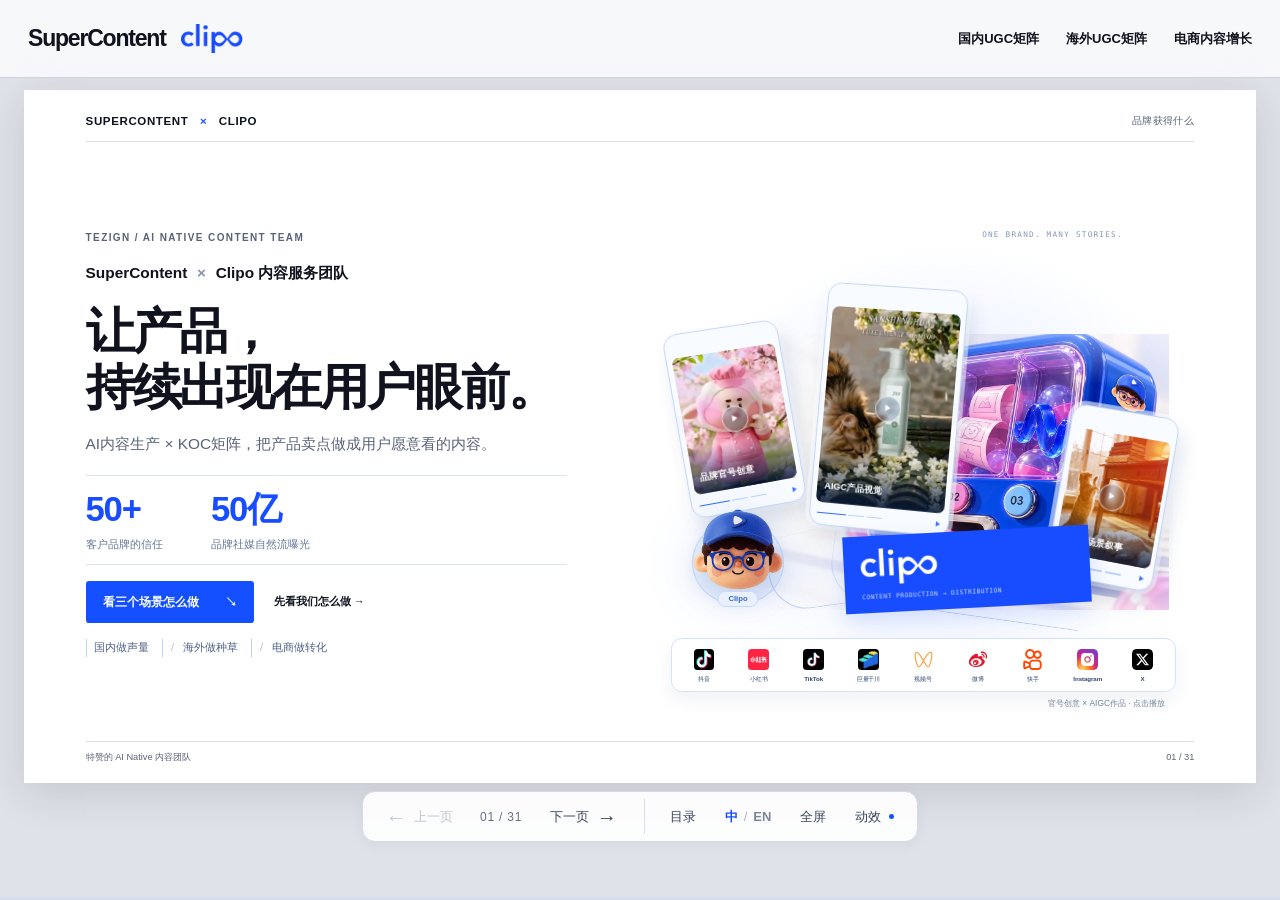
==== commit da25c1fe: "Restore platform brand colors on cover social dock" ====
--- a/index.html
+++ b/index.html
@@ -865,7 +865,7 @@
 <body><a class="skip-link" href="#main">跳到正文</a><header class="app-header"><a class="wordmark" href="#opening" aria-label="SuperContent首页"><span>SuperContent</span><img src="assets/science-stage/clipo-logo.png" alt="Clipo"></a><nav class="desktop-nav" aria-label="主要场景"><a href="#domestic">国内UGC矩阵</a><a href="#overseas">海外UGC矩阵</a><a href="#conversion">电商内容增长</a></nav><div class="header-tools"><button id="motion" aria-pressed="true">动效 <i></i></button><button id="reading" aria-pressed="false">阅读</button><button id="fullscreen" aria-label="全屏">全屏</button><button id="menu-toggle" aria-expanded="false" aria-controls="contents">目录 <span>＋</span></button></div></header>
 <main id="main"></main><div class="scroll-progress" aria-hidden="true"><i id="progress"></i></div><aside id="contents" role="dialog" aria-modal="true" aria-labelledby="contents-title" hidden><header><span id="contents-title">22页 · 从品牌任务到内容结果</span><button data-close="contents" aria-label="关闭目录">×</button></header><nav id="contents-nav"></nav><div class="menu-tools"><button data-tool="reading">阅读模式</button><button data-tool="motion">切换动效</button><button data-tool="fullscreen">全屏</button></div><p>方向键逐页切换 · R 阅读 · M 动效 · F 全屏</p></aside><div id="backdrop" hidden></div>
 <dialog id="source-dialog" aria-labelledby="source-title"><header><h2 id="source-title">来源与统计口径</h2><button data-dialog-close aria-label="关闭来源">×</button></header><div id="source-content"></div></dialog><div class="sr-only" id="announcer" aria-live="polite"></div><div id="toast" role="status"></div>
-<script id="locale-en-data" type="application/json">{"01 / 历史阶段测试 · 某消费品品牌":"01 / Historical test · Consumer goods brand","01 / 开场情境":"01 / Opening scenario","01 / 有任务、有素材，还不确定方向":"01 / A brief and assets, but no clear direction","1,137次互动":"1,137 interactions","1,565条分发 / USD 1.51 CPM":"1,565 posts distributed / USD 1.51 CPM","1,821条 × 同窗均播 ≈ 2,946,618次总播放":"1,821 posts × average views in the same period ≈ 2,946,618 total views","1000万次曝光":"10M impressions","10类脚本合计1,565条、32,573,192次曝光、157,995次互动。赛事结果类300条、12,631,320次曝光、113,713次互动。前期POC为103条、1,128,476次曝光；剔除播放大于10万的2条后，剩余101条、175,458次曝光。六国活动剔除大于10万的50条后，剩余1,515条、4,315,624次曝光。":"10 script types: 1,565 posts, 32,573,192 impressions and 157,995 interactions. Match results: 300 posts, 12,631,320 impressions and 113,713 interactions. Initial POC: 103 posts and 1,128,476 impressions; excluding 2 posts above 100,000 views leaves 101 posts and 175,458 impressions. The six-country campaign excludes 50 posts above 100,000 views, leaving 1,515 posts and 4,315,624 impressions.","12,631,320次曝光":"12,631,320 impressions","120条冰箱场景 B内容":"120 refrigerator scenario B posts","122条内容":"122 posts","123条洗衣场景内容":"123 laundry scenario posts","150条内容":"150 posts","180条产品对比内容":"180 product comparison posts","180条内容":"180 posts","1万元":"RMB 10,000","2,030,868次曝光":"2,030,868 impressions","2025.11.24—12.31；账号与内容组合不同。":"2025.11.24—12.31; account and content mixes differ.","2026-06-30交付记录 / 内部交付记录":"2026-06-30 delivery record / Internal delivery log","2026-09-29/09-30/10-26 / 消息提交记录":"2026-09-29/09-30/10-26 / Submission messages","2026-11-09 案例库归档作品 · 源日期未标明 / 案例库归档作品 · 源日期未标明":"2026-11-09 case library archive · Original date unspecified / Archived work · Original date unspecified","2026.07.01—08.13；含自然流与赛马投流。":"2026.07.01—08.13; includes organic reach and paid variant testing.","2026年提交记录；未做资产去重，不相加作独立成片或验收数。":"2026 submission records; assets are not deduplicated. Do not total these as unique or accepted videos.","20多个国家矩阵经验":"Matrix experience across 20+ countries","270条内容":"270 posts","5,291次互动":"5,291 interactions","5,502,215次曝光":"5,502,215 impressions","500万次曝光":"5M impressions","6账号 / 382条发布 / 76,509次观看":"6 accounts / 382 posts published / 76,509 views","7,361次互动":"7,361 interactions","728次互动":"728 interactions","9,452次互动":"9,452 interactions","90条测评切片内容":"90 review clip posts","AIGC产品场景":"AI-generated product scenarios","AI数字人口播":"AI avatar presentation","CONTENT INSIGHT / 历史样本的启发":"CONTENT INSIGHT / Lessons from past work","CONTENT INSIGHT / 脚本贡献":"CONTENT INSIGHT / Script contribution","ID / 印度尼西亚":"ID / Indonesia","SCRIPT LAB / 改写示例":"SCRIPT LAB / Rewrite examples","UGC与KOC怎样配合":"How UGC and KOC work together","UGC矩阵方法与本轮方案":"UGC matrix method and campaign plan","UGC表达由内容工厂制作，KOC矩阵账号承载发布与验证；真实体验、演示与AI创意各有依据。":"The content factory produces UGC-style content; KOC matrix accounts publish and test it. Real experiences, demonstrations and AI concepts each need supporting evidence.","一套内容方法，":"One content approach.","一批已有素材":"A set of existing assets","不同行业，不同表达。":"Different industries. Different stories.","专家判断":"Expert assessment","两个已观察项目阶段的均播对照，按统一线性纵轴绘制；不是逐条发布曲线。预算、国家与内容组合不同，不作单因素归因。":"Average views across two observed project stages, using one linear scale; not a post-by-post timeline. Budgets, countries and content mixes differ, so no single-factor attribution is made.","个账号":"accounts","互动贡献占比":"Share of interactions","产品依据与项目负责":"Product facts and project ownership","产品卖点":"Product benefits","产品场景接住具体需求。":"Product scenarios make it relevant.","产品对比占总曝光0.8%":"Product comparisons: 0.8% of total impressions","产品对比曝光占比":"Product comparison impression share","人群 × 使用场景":"Audience × Use case","人群、产品事实、素材缺口与本轮目标。":"Audience, product facts, asset gaps and campaign goals.","人群场景表 / 选题 / 脚本与镜头表":"Audience/use-case map / Topics / Scripts and shot lists","什么产品证据回答顾虑":"Which product evidence answers the concern","仅以CPM10元测算的报价示例，非历史成绩或效果保证。正式方案核对内容、执行范围、费用组成与未达处理。":"Illustrative quote at CPM CNY 10, not past results or a performance guarantee. The final proposal confirms content, scope, cost breakdown and remedies for shortfalls.","从首批内容开始":"Start with the first batch","作品节选":"Work excerpt","作品节选 / 3.8秒":"Work excerpt / 3.8 sec","作品节选 / 8.0秒":"Work excerpt / 8.0 sec","作品节选 / 8.2秒":"Work excerpt / 8.2 sec","保留":"Keep","候选组合空间":"Possible combinations","先看信号，再决定下一步。":"Read the signals, then choose the next step.","先确认结构和变量，再批量展开；批次能追溯，投后才有办法复盘。":"Confirm the structure and variables before scaling production. Traceable batches make post-campaign review possible.","先让人认出：这说的是我。":"Help people see themselves in the story.","全量单条均播变化":"Change in average views per post, all posts","全量均播":"Average views, all posts","六国活动 / 1,565条":"Six-country campaign / 1,565 posts","六国活动记录1,565条分发、32,573,192次曝光、总费用USD49,160；按合计数测算CPM USD1.51。":"The six-country campaign records 1,565 distributions, 32,573,192 impressions and USD49,160 in total fees; calculated blended CPM: USD1.51.","关键时刻有准备":"Ready when it matters","关闭作品":"Close video","具体负责人和实际投入，在项目启动时确认。":"The named owner and actual staffing are confirmed at kickoff.","内容候选 / 模板 / 版本":"Content options / Templates / Versions","内容工厂":"Content factory","冰箱场景 A":"Refrigerator scenario A","冰箱场景 B曝光占比":"Refrigerator scenario B impression share","准备：主推SKU与获准卖点、现有素材、目标平台/国家、内容或曝光范围、审核与数据接口。":"Prepare: priority SKU and approved claims, existing assets, target platforms/countries, content or impression scope, review process and data access.","出行设备":"Travel devices","出门前，先把设备要用的型号核对一遍。":"Before heading out, check the battery type your device needs.","分开测，才知道该复制什么。":"Test separately to see what to replicate.","切换到中文":"Switch to Chinese","切换到英文":"Switch to English","创意Demo / 6.7秒":"Creative demo / 6.7 sec","创意与制作":"Creative and production","到商品页核对型号和组合，按实际需要选择。":"Check types and bundles on the product page, then choose what you need.","剔除播放＞10万的内容后":"Excluding posts with \u003e100,000 views","剔除高点后均播变化":"Change in average views, excluding high-view posts","卖点证据 × 真实权益 × 行动":"Benefit evidence × Verified offer × Action","历史作品示意不同场景内容":"Past work illustrating different content scenarios","历史项目归档，单支交付日期未注明 / 历史项目成片":"Historical project archive; individual delivery date unspecified / Historical finished video","原片列在原项目文档“50条交付视频部分成片展示”中，对应电商短视频内容。":"The original appears under “Selected Videos from a 50-Video Delivery” in the project document, as e-commerce short-form content.","原片收录在历史海外内容案例文档，采用生活问题、功能混剪和当地语言表达。":"The original appears in a historical overseas-content case document, using everyday problems, feature edits and local-language messaging.","原片来自内容生产排期，同一记录含作品附件，状态为已交付。":"The original video is attached to the same production-schedule record, marked delivered.","发布、观看、商品曝光分别呈现；不使用口径不一致的GMV或ROI。":"Posts, views and product impressions are reported separately. GMV and ROI with inconsistent definitions are excluded.","发布条次":"Posts published","各国CPM参考会在正式报价前核对；地图与价格按项目日期、币种和费用范围使用。":"Verify country CPM references before the formal quote. Apply map data and pricing for the project’s date, currency and fee scope.","同一产品作品的第1个静帧":"Frame 1 from the same product video","同时考虑：刷到后能记住品牌，搜索时有信息可看，进一步了解时有内容承接。":"Build for brand recall in the feed, useful information in search and content that supports further consideration.","同组均播 1,505 / 仅反映该活动组合":"Group average: 1,505 views / Reflects this campaign mix only","同组均播 2,399 / 仅反映该活动组合":"Group average: 2,399 views / Reflects this campaign mix only","同组均播 5,734 / 仅反映该活动组合":"Group average: 5,734 views / Reflects this campaign mix only","品牌把产品讲准，内容工厂把表达做开，账号矩阵把不同版本带到不同人群面前。每一轮的反馈，再决定下一批。":"The brand confirms product facts, the content factory develops the creative, and the account matrix brings variants to different audiences. Each round of feedback shapes the next batch.","国内UGC矩阵 / 代表项目阶段战报":"China UGC matrix / Selected project results","国内UGC矩阵 / 表达方法":"China UGC matrix / Messaging methods","国内UGC矩阵 / 规模与表现":"China UGC matrix / Scale & performance","国内UGC矩阵 ↗":"China UGC matrix ↗","国内UGC矩阵交付节点":"China UGC matrix delivery stages","国内产品场景":"Product scenarios for China","国内作品来源":"China work sources","国家内容包 + 质检表":"Country content pack + QA checklist","国家结果 + 下批安排":"Country results + Next-batch plan","国家脚本 + 审阅记录":"Country scripts + Review log","场景怎样接到产品证据":"How scenarios lead to product evidence","多轮仍不匹配":"Still off target after several rounds","宠物零售｜门店与产品展示":"Pet retail | Store & product showcase","客户直接名称所在镜头已截去；不与发布或效果汇总对应。 2.917s Silent excerpt.":"Shots naming the client have been removed; not linked to aggregate publishing or performance results. 2.917s Silent excerpt.","家庭备用":"Household spares","对齐任务":"Align on the brief","小批验证":"Small-batch testing","小规模先找到值得继续的方向。":"Find a direction worth pursuing at small scale.","带标签成片与版本包":"Tagged videos and version pack","带设备出门，需要提前确认电池规格和备用量。":"Before taking a device out, check battery specifications and how many spares you need.","幻灯片翻页":"Slide navigation","开场":"Opening","开场 × 句序 × 镜头结构":"Opening × Copy sequence × Shot structure","强视觉开场，把卖点接进来。":"Lead with a visual. Bring in the benefit.","当前浏览器不支持全屏，可使用阅读模式。":"Fullscreen is unavailable in this browser. Use reading mode.","快手":"Kuaishou","怎么讲":"How to tell it","成片包 + 素材ID":"Finished video pack + Asset IDs","扩大内容与曝光":"Expand content and reach","批次复盘 + 复制包":"Batch review + Replication pack","把“参数好”翻译成“什么时候用、为什么买”。":"Turn strong specifications into clear use cases and reasons to buy.","把品牌卖点，":"Put product benefits","把当地用户的问题、语言和生活方式接到产品上。总部资料统一，表达逐国确认，测试和复盘也按国家看。":"Connect the product to local questions, language and everyday life. Keep one shared fact base, approve copy country by country, and test and review results by market.","把有效结构持续做成内容":"Keep producing content from proven structures","把结构测试，做成可执行的批次。":"Turn structure tests into production batches.","把脚本、成片、账号和数据对应起来。不能只挑一条最高值，也不把发布多等同于有效。":"Link scripts, finished videos, accounts and data. Assess more than the top result; more posts alone do not prove effectiveness.","抖音":"Douyin","拍清电池仓型号、包装规格与对应设备。":"Show the battery compartment label, pack specifications and matching device clearly.","持续供给":"Ongoing content supply","按国家组合和曝光档位报价。各国CPM参考写明日期、币种和费用范围；全球CPM地图用于报价前核对。":"Quote by country mix and impression tier. Specify the date, currency and fee scope for each CPM reference; check the global CPM map before quoting.","按型号与使用情境整理内容资产，支持持续供给。":"Organize content assets by model and use case to support ongoing production.","按型号与使用情境组织素材，留下可继续展开的内容资产。":"Organize assets by model and use case so future content can build on them.","按约定账号画像小批验证，素材ID连接脚本与账号。":"Test small batches against agreed account profiles, using asset IDs to link scripts and accounts.","按这一轮的任务，":"Scope the task.","放大好结构":"Scale effective structures","放大播放出行创意｜水墨骑行Demo":"Enlarge and play: Travel concept | Ink-wash cycling demo","放大播放海外矩阵｜当地表达与功能混剪":"Enlarge and play: Overseas matrix | Local copy and feature montage","新创意":"New concepts","新品上市 / 活动造势 / 日常声量":"Product launches / Campaign buzz / Ongoing visibility","新增SKU / 国家资料核对":"New SKUs / Country fact checks","方向键逐页切换 · R 阅读 · M 动效 · F 全屏":"Arrow keys: Slides · R: Reading · M: Motion · F: Fullscreen","明确为创意演示，不扩大为已履约或投后效果。 7.792s Silent excerpt.":"A creative demo; not evidence of fulfilled delivery or campaign results. 7.792s Silent excerpt.","有可比数据 · 表现有效":"Comparable data · Effective performance","有娃玩具":"Toys at home","有限素材，":"Limited assets.","本土表达":"Local expression","本方案统一了栏目、样稿、批次交付和复盘的建议字段及确认点。":"This proposal defines recommended fields and checkpoints for content series, samples, batch delivery and reviews.","本轮每国内容包，应交什么":"What each country pack should include","条AB测试成片":"A/B test videos","条历史分发记录":"historical posts distributed","条发布":"posts","条发布 / 492个账号":"posts published / 492 accounts","条累计交付记录":"videos recorded as delivered, cumulative","某出行品牌 / 平台发布与播放记录":"Travel brand / Platform publishing and view records","某出行品牌 / 抖音":"Mobility brand / Douyin","某粮油品牌三次成片提交消息":"Three finished-video submission messages for a grain and cooking oil brand","样片 + 测试记录":"Sample video + Test log","案例与方法目录 ↗":"Cases and methods ↗","次商品曝光":"product impressions","每条写清想验证什么，保留可比较的版本。":"Define what each video tests and retain comparable versions.","每条的表现也要看。":"Then look at performance per post.","沿着使用情境，找到购买理由。":"Find reasons to buy in everyday use.","洗衣场景":"Laundry scenario","洗衣场景占总曝光13.8%":"Laundry scenarios: 13.8% of total impressions","测试场景：有娃玩具 / 样片确认后再测试":"Test scenario: Toys at home / Test after sample approval","海外UGC矩阵 / 两阶段复盘":"Overseas UGC matrix / Two-phase review","海外UGC矩阵 / 脚本贡献":"Overseas UGC matrix / Script contributions","海外UGC矩阵 / 逐国方法":"Overseas UGC matrix / Country-by-country approach","海外UGC矩阵交付节点":"Overseas UGC matrix delivery stages","热点与品牌":"Trends and brand relevance","玩具突然没电，家里有同型号备用吗？":"The toy's batteries are dead. Do you have the right spares?","生产结构可以复用；内容供给和效果目标，要按平台分别算。":"Production structures can be reused; content volumes and performance targets need separate platform plans.","生活场景":"Everyday scenarios","用Clipo匹配SKU和素材，让确认结构批量展开。":"Use Clipo to match SKUs and assets, then produce approved structures in batches.","用户任务":"User needs","用户任务、开场、产品证据、品牌露出和下一步。":"User need, opening, product evidence, brand presence and next step.","用用户视角的内容表达、KOC矩阵账号和持续测试，让品牌被看见，让购买理由被看懂。":"Audience-led content, KOC matrix accounts and ongoing testing help people notice the brand and understand why to buy.","用真实可用的产品镜头回答，不只念参数。":"Answer with usable footage of the actual product, beyond specifications.","电商使用场景":"E-commerce use cases","电商内容增长 / 案例集":"E-commerce content growth / Cases","电商内容增长交付节点":"E-commerce content growth delivery stages","电商短视频项目阶段总结":"E-commerce short-video project-stage review","盘点商品":"Review the product range","目标人群、主推SKU、传播节点、素材与判断口径。":"Target audience, priority SKU, campaign moments, assets and evaluation criteria.","看三个场景怎么做":"Explore the three scenarios","看数据再复制":"Review data before replicating","看连续反馈，决定复制、改版或换方向。":"Review feedback over time to decide whether to replicate, revise or change direction.","确认样片 / 账号与版本计划 / 发布记录":"Approved sample / Account and version plan / Publishing log","空调场景":"Air-conditioning scenario","策略、测试规划、分析与复盘列工作项；媒体预算、投放与交易由客户或代理负责。":"Strategy, test planning, analysis and reviews are scoped as work items. The client or agency handles media budgets, ad placement and transactions.","累计交付6,800条的周报记载。":"Weekly report recording 6,800 videos delivered cumulatively.","统一产品依据 / 专业制作与质检":"Shared product facts / Professional production and QA","统计关系，不能单独推算品牌增量":"Statistical relationship; insufficient to estimate incremental brand impact","继续拆":"Examine further","脚本、版本、投放素材ID能够对应。":"Scripts, versions and ad asset IDs can be linked.","脱敏展示片段 · 静音 / 5秒":"Anonymized showcase excerpt · Silent / 5 sec","让对的人看懂，让购买理由有证据。":"Reach the right people with evidence-backed reasons to buy.","让用户有话可说的入口":"Give people a reason to join the conversation","话题先与产品、人群和本轮任务有关，再用Clipo混剪展开不同开场、场景与镜头组合。":"Start with a topic relevant to the product, audience and brief. Use Clipo to develop different openings, scenarios and shot combinations.","谁在什么时候会需要":"Who needs it, and when","贡献203.1万次曝光":"Contributed 2.031M impressions","贡献267.8万次曝光":"Contributed 2.678M impressions","贡献27.1万次曝光":"Contributed 271K impressions","质检与交付":"Quality assurance and delivery","质量通过":"Passed QA","赛事结果占总曝光38.8%":"Match results: 38.8% of total impressions","赛事结果曝光占比":"Match results impression share","越南":"Vietnam","这次活动中，赛事结果类贡献最大；洗衣场景与测评切片也提供了产品解释的样本。":"Match results contributed the most in this campaign. Laundry scenarios and review clips also offered examples of product explanation.","选需要的那一段服务。":"Choose the service you need.","逐国反馈、CPM口径与下批计划":"Country feedback, CPM definitions & next-batch plan","逐国赛马":"Test variants by country","通用门店场景与产品陈列的脱敏节选。":"An anonymized excerpt of generic store scenes and product displays.","重点国家启动 / 全球上新 / 当地节点":"Priority-market launches / Global releases / Local moments","阅读":"Reading","项目窗口 2025.11.24—12.31；2026.11.09回查 / 项目原始记录 / 非平台因果实验":"Project window: 2025.11.24—12.31; checked 2026.11.09 / Original project records / Not a platform-level causal experiment","食品饮料":"Food and beverage","高点提供线索；剔除高点后的日常表现，帮助判断能否复制。":"High-view posts offer clues. Performance without those peaks helps assess repeatability.","01 / 持续交付 · 某智能终端品牌":"01 / Ongoing delivery · Smart device brand","02 / 前期 POC · 同一品牌":"02 / Early POC · Same brand","02 / 平台复盘 · 某出行品牌":"02 / Platform review · Mobility brand","03 / 产品配置更多，或进入新国家":"03 / More configurations or new countries","03 / 真实作品 · 脱敏节选":"03 / Actual work · Anonymized excerpts","100万元":"RMB 1M","10月26日36条、9月29日10条、9月30日10条，分别为项目群当批成片提交记录。":"Project-group submission records: 36 finished videos on Oct 26, 10 on Sep 29, and 10 on Sep 30, each for its respective batch.","10类脚本 / 总曝光贡献 · 点击看结构数据":"10 script types / Share of total impressions · Click for breakdown","113,713次互动":"113,713 interactions","12,700条 × 同窗均播 ≈ 6,735,593次总播放":"12,700 posts × same-period mean views ≈ 6,735,593 total views","120条内容":"120 pieces of content","122条空调场景内容":"122 air-conditioner scenario videos","123条内容":"123 pieces of content","150条全品类场景 B内容":"150 category-wide scenario B videos","1亿次曝光":"100M impressions","2,677,623次曝光":"2,677,623 impressions","2025.11.24—12.31；账号与内容组合不同，不作平台因果对照。":"2025.11.24–12.31; account and content mixes differ. This is not a causal platform comparison.","208条":"208 videos","209条":"209 videos","279,859次曝光":"279,859 impressions","300条内容":"300 pieces of content","314条":"314 videos","4,492,380次曝光":"4,492,380 impressions","4天 / 112.8万次曝光":"4 days / 1.128M impressions","5万元":"RMB 50K","6账号发布382条，含约12%养号视频；76,509次观看，56,096次商品曝光。":"382 posts across 6 accounts, including about 12% account-building videos; 76,509 views and 56,096 product impressions.","9,904次互动":"9,904 interactions","AI与Clipo":"AI & Clipo","CONTENT INSIGHT / 平台对照":"CONTENT INSIGHT / Platform comparison","KOC账号与内容版本计划":"KOC accounts & content version plan","PH / 菲律宾":"PH / Philippines","RESULTS OVER TIME / 两阶段复盘":"RESULTS OVER TIME / Two-phase review","TH / 泰国":"TH / Thailand","UGC矩阵方法":"The UGC matrix approach","一个明确目标":"One clear goal","一套产品依据，扩展更多用途":"One product fact base, more uses","一张KOC账号网络。":"One KOC account network.","一批素材，供给多个账号。":"One content batch, multiple accounts.","万次播放":"plays","万次曝光":"impressions","三大场景共用Clipo产品底座、AI版本能力和专业团队。先确认任务，再列数量、版本、周期、修改与验收。":"All three services share Clipo, AI versioning and a professional team. Confirm the task, then specify volume, versions, schedule, revisions and acceptance.","三张图来自同一作品；完整脱敏节选见「案例与洞察」。":"All three frames are from one video. See “Cases & insights” for the full anonymized excerpt.","下一步":"Next step","下一轮":"Next round","专业人员":"Professionals","两个项目阶段均播对照：全量从10956升至20814，剔除大于10万播放的内容后从1737升至2849。不是连续发布曲线。":"Mean views across two project phases: 10,956 → 20,814 overall; 1,737 → 2,849 excluding videos above 100K views. This is not a continuous posting curve.","中英文切换":"Switch Chinese / English","为什么买":"Why buy?","买玩具电池，先看电池仓里的这行字。":"Buying toy batteries? Check this line inside the battery compartment first.","事实母版、国家适配与统一版本清单为本轮归纳的交付标准，不代表每个历史项目逐项执行。":"The fact master, country adaptation and unified version list are delivery standards synthesized for this proposal, not steps verified across every past project.","产品 × 素材 × 创意":"Product × Assets × Ideas","产品对比":"Product comparison","产品展示、门店场景、AI口播、AIGC创意，点击放大看。":"Product showcases, store scenes, AI presenters and AI creative videos. Click to enlarge.","从人群与生活场景开始，开场提出一个具体问题，用产品画面和证据回答，再给下一步。":"Start with an audience and everyday situation. Open with a specific question, answer with product footage and evidence, then give a next step.","从生活问题，走到功能回答。":"From everyday problems to product answers.","从用户任务、开场、产品证据和行动组织内容，再经KOC矩阵发布验证。":"Build content around user tasks, hooks, product evidence and actions, then validate through KOC matrix publishing.","从这一段开始":"Start here","代表项目分开看，统计窗口与口径分别列示。":"Representative projects are shown separately, each with its own measurement period and definitions.","以上为建议测试路径；平台机审与推荐的判断属于工作假设，需由实际投后数据验证。":"Suggested test path. Platform moderation and recommendation behavior are working hypotheses to validate with actual campaign data.","你对接一位项目负责人":"One project lead to work with","使用复盘统计表的1,565条；源文档另有项目范围1,520条表述，未将两者合并。活动包含自然流与赛马投流。阶段、预算、国家和内容组合不同，阶段改善不等于单一方法的因果效果；暂无同口径逐条发布时间序列。":"Uses 1,565 posts from the review table; the source also states a 1,520-post project scope. These are kept separate. The campaign combined organic reach and paid creative testing. Phases, budgets, countries and content mixes differ, so improvement cannot be attributed to one method. No comparable post-level publishing time series is available.","使用演示":"Usage demo","保留好表达":"Keep strong creative approaches","保留要验证的卖点和证据":"Keep the claims and evidence to test","先定位掉在哪一步，再选择测试变量。":"Find the drop-off first, then choose a variable to test.","先找到值得继续做的表达":"Find creative approaches worth continuing","先用画面吸引注意，再让产品特点成为内容重点。":"Win attention with visuals, then bring the product features into focus.","先看我们怎么做 →":"See how we work →","先确认能重复，再逐步扩大内容量。":"Confirm repeatability, then scale content volume.","先选用户愿意聊的话，再把品牌接进去。":"Start with topics people want to discuss, then connect the brand.","全品类场景 B占总曝光16.9%":"Category-wide scenario B: 16.9% of total impressions","六国历史活动分发记录，2026.07.01—08.13；条数不是去重创意数或各国曝光。来源为复盘和验收请求，客户终验另核。":"Six-country campaign distribution records, 2026.07.01–08.13. Counts are neither unique creative assets nor country-level impressions. Sources: project review and acceptance request; final client acceptance requires separate verification.","六国活动 2026.07.01—08.13；2026.11.09回查 / 原始复盘统计表与本页计算":"Six-country campaign, 2026.07.01–08.13; checked 2026.11.09 / Original review table and calculations on this page","关闭来源":"Close sources","内容与账号":"Content & accounts","内容工厂统一制作与质检；按账号画像、国家和内容用途安排版本。账号与发布范围在合作前确认。":"Content Factory handles production and quality checks, tailoring versions to account profiles, countries and uses. Confirm accounts and publishing scope before engagement.","内容运营":"Content operations","内容运营服务费 ＋ 脚本 / 成片 / 版本数量":"Content operations fee + script / video / version quantities","冰箱场景 A占总曝光6.2%":"Refrigerator scenario A: 6.2% of total impressions","冰箱场景 B":"Refrigerator scenario B","出行创意":"Mobility creative","出行创意｜水墨骑行Demo":"Mobility creative | Ink-painting cycling demo","分国、分SKU版本与质检清单":"Country & SKU versions with QA checklist","列设备、拍电池仓、对照包装，回答出行准备问题。":"List the devices, film their battery compartments and compare the packaging to answer travel-prep questions.","加载未完成，请重试。":"Loading incomplete. Please retry.","千川":"Qianchuan","千川内容增长":"Qianchuan content growth","千川内容增长 ↗":"Qianchuan content growth ↗","印度尼西亚":"Indonesia","历史交付展示 · 2025.04.14—17。本片与案例统计未逐支对应。":"Past delivery showcase · 2025.04.14–17. This video is not individually matched to the case statistics.","变成有方向的创意测试。":"into a clear creative test.","同一产品作品的第2个静帧":"Second still from the same product video","同一产品，多种表达，小批比较。":"One product. Multiple approaches. Small-batch comparisons.","同一品牌，逐国组织内容与分发。":"One brand, with content and distribution organized country by country.","同窗平均播放：抖音1618.1，快手530.4。非同账号同内容对照实验。":"Same-period mean views: Douyin 1,618.1; Kuaishou 530.4. Accounts and content were not held constant in a controlled experiment.","同窗总播放 ÷ 发布条次":"Total views in period ÷ number of posts","同组均播 29,751 / 仅反映该活动组合":"Mean views: 29,751 / This campaign mix only","同组均播 36,523 / 仅反映该活动组合":"Mean views: 36,523 / This campaign mix only","同组均播 42,104 / 仅反映该活动组合":"Mean views: 42,104 / This campaign mix only","同组均播 7,522 / 仅反映该活动组合":"Mean views: 7,522 / This campaign mix only","品牌Brief + 产品事实表":"Brand brief + product fact sheet","品牌获得什么":"What the brand gets","回到开场 ↑":"Back to opening ↑","围绕一次上新，":"Build around the launch.","国内UGC矩阵":"China UGC matrix","国内UGC矩阵 / 交付与合作":"China UGC matrix / Delivery & collaboration","国内UGC表达形式":"China UGC formats","国内内容方法依据":"Sources for the China content approach","国内矩阵｜新品内容片段":"China matrix | New-product content excerpt","国家目标 + SKU表":"Country goals + SKU list","复制首批需求清单":"Copy first-batch requirements","定方向、选样片、核事实与成片，用反馈决定复制或改版。":"Set direction, select samples, verify facts and finished videos. Use feedback to decide what to repeat or revise.","宠物零售":"Pet retail","家庭备用、有娃家庭、拍立得使用，都能把抽象参数变成具体需求。先验证人群与情境，再复制表现好的表达。":"Home backup, families with children and instant cameras turn abstract specifications into concrete needs. Validate the audience and situation first, then repeat effective approaches.","家电":"Home appliances","小红书":"Xiaohongshu","展示版做了品牌标识处理、节选和静音。本片未与382条阶段统计逐支对应；不据此推算成交或ROI。":"The showcase is anonymized, excerpted and muted. This video is not individually matched to the 382-post phase statistics; no sales or ROI can be inferred from it.","带一个品牌任务， 从第一批内容开始。":"Bring a brand task. Start with the first batch.","带标签交稿":"Deliver tagged content","当地生活场景":"Local everyday situations","总播放":"Total views","成片包 + 版本清单":"Finished video pack + version list","我们负责内容策略、制作和复盘；账号发布按约定执行，不包含达人采购或媒体代投。":"We handle content strategy, production and review. Account publishing follows the agreement; influencer procurement and media buying are excluded.","截至2026-09-30 / 交付记录":"As of 2026-09-30 / Delivery records","截至2026.09.30；非发布数、曝光或终验数。":"As of 2026.09.30; not counts of published posts, impressions or final acceptances.","扩SKU / 扩国家":"Add SKUs / countries","批次交付与滚动改版":"Batch delivery & ongoing revisions","把“多做几条”，":"Turn 'make more videos'","把品牌业务任务翻译成要验证的内容问题。":"Turn brand business goals into content questions to test.","把商品特点，放回使用场景。":"Show product features in real use.","把服务范围与报价讲清楚。":"Make the service and quote clear.","把每一轮内容变成可比较的测试，持续找到更值得投的表达。":"Make every content round a comparable test to find creative approaches worth more investment.","投放预算、上线和交易由客户或代理负责。平台识别人群与新素材推荐作为测试假设，用账户反馈验证。":"The client or agency owns ad budgets, launch and transactions. Audience recognition and new-creative recommendations are test hypotheses, validated through account feedback.","拍立得使用":"Instant camera use","按国家、品类和脚本结构归档，让下一轮有内容可选、有数据可比。":"Archive by country, category and script structure, so the next round has content to use and data to compare.","按平台，组织内容供给。":"Organize content supply by platform.","按设备说明和实际用量选择，不泛称通用适配。":"Choose by device instructions and actual usage; avoid blanket compatibility claims.","换人群情境或选题方向":"Change audience, situation or topic","接回反馈":"Collect feedback","提出测试":"Propose tests","放大播放国内矩阵｜新品内容片段":"Enlarge: China matrix | New-product content excerpt","放大播放宠物零售｜门店与产品展示":"Enlarge: Pet retail | Store & product showcase","数据不足先补数据，不急着判成败。":"If data is insufficient, gather more before judging success.","数据复盘 / 下批行动":"Data review / Next-batch actions","整理、匹配、展开候选、批量初检和归档。":"Organize, match, generate options, run initial batch checks and archive.","既有会议与复盘要求从上轮分析提出假设，再按同一统计窗口验证。":"Existing meeting and review records call for hypotheses drawn from the previous round, then validation within a consistent measurement period.","既有客户原档采用人群、场景与表达结构的生活场景化模型。":"Existing client source files use a model built around audiences, everyday situations and narrative structure.","既有海外项目原档要求分别核对国家、SKU及国家确认意见。":"Existing overseas project files require separate checks of country, SKU and country-team approval comments.","明确重点国家、当地产品版本和曝光目标。":"Define priority countries, local product versions and impression goals.","有人看 · 购买行动不足":"Views, but too few purchase actions","有依据的卖点":"Evidence-backed selling points","有效结构是候选，不是通用保证。":"Effective structures are test candidates, not universal guarantees.","未去重，不累加为有效素材总量；不等于客户验收、上线投放或转化效果。":"Not deduplicated or added into a total of usable assets. Does not establish client acceptance, campaign launch or conversion results.","本土化，先找到当地用户的使用理由。":"Localization starts with a local reason to use the product.","机器把选择做多，":"AI expands the options.","条发布 / 99个账号":"posts / 99 accounts","来源与统计口径":"Sources & measurement definitions","某出行品牌 / 快手":"Mobility brand / Kuaishou","样片 + 确认记录":"Sample video + approval record","每个国家各自说通。":"A local story for each country.","每个节点，都有东西可收。":"A deliverable at every stage.","每条平均播放 / 次":"Mean views per post","沉淀什么":"What carries forward","泰国":"Thailand","测评切片占总曝光11.4%":"Review clips: 11.4% of total impressions","测评切片曝光占比":"Review clips: share of impressions","测试场景：家庭备用 / 样片确认后再测试":"Test scenario: home backup / Test after sample approval","海外UGC矩阵":"Overseas UGC matrix","海外UGC矩阵 ↗":"Overseas UGC matrix ↗","海外国家适配依据":"Sources for country adaptation","海外生活问题":"Everyday problems abroad","海外矩阵｜当地表达与功能混剪":"Overseas matrix | Local messaging & feature edit","热点带来讨论入口，":"Trends open the conversation.","热点服务品牌任务，再用Clipo展开不同开场与结构。":"Use trends to serve the brand task, then develop different hooks and structures in Clipo.","热点要与品牌和产品有关。":"Trends must relate to the brand and product.","版本表 + 发布计划":"Version list + publishing plan","特赞的 AI Native 内容团队":"Tezign’s AI Native content team","玩具使用不中断":"Keep toys running","用什么角度引出购买理由":"Which angle gives people a reason to buy?","用看得见的使用情境承接产品；下一步应测试不同购买理由。":"Connect the product to visible usage situations; next, test different reasons to buy.","用真实镜头对照设备需要的型号和商品规格。":"Use real footage to compare the device’s required battery type with product specifications.","电商内容增长 / 交付与合作":"E-commerce content growth / Delivery & collaboration","电商内容增长 / 变量测试":"E-commerce content growth / Variable testing","电商内容增长 / 测试决策":"E-commerce content growth / Test decisions","电商内容增长 / 购买理由":"E-commerce content growth / Reasons to buy","目录":"Contents","目标、排期、交稿、反馈， 有人完整接住。":"Goals, schedules, delivery and feedback—one person owns the full handoff.","看反馈":"Review feedback","看实际成片，核产品、品牌、规格与可用文件。":"Review the actual finished videos: product, brand, specifications and usable files.","看购买及可持续消耗，线索业务另看有效线索":"Track purchases and sustainable ad spend; for lead generation, track qualified leads","矩阵试发":"Matrix pilot posts","确认产品、国家表达和范围，按约上线并回传数据。":"Approve product facts, local messaging and scope. Launch as agreed and return performance data.","确认样片":"Approve sample","空调场景占总曝光2.1%":"Air-conditioner scenarios: 2.1% of total impressions","空调场景曝光占比":"Air-conditioner scenarios: impression share","累计交付6800条":"6,800 videos delivered to date","结构观察":"Structure observations","网络为方案示意。内容由团队制作，发布账号与授权范围按项目确认。":"The network is illustrative. The team produces the content; publishing accounts and authorization scope are confirmed per project.","脚本 + 变量清单":"Script + test variable list","脚本 / 镜头 / 确认样片":"Script / shots / approved sample","脚本与镜头规则":"Script & shot guidelines","脱敏展示片段 · 静音 / 18秒":"Anonymized excerpt · Silent / 18s","脱敏展示片段 · 静音 / 8.2秒":"Anonymized excerpt · Silent / 8.2s","节选不含直接客户名；不引用源内容中的具体事件作为本方案事实。 3.833s Silent excerpt.":"No direct client names in this excerpt. Specific events in the source are not presented as facts of this proposal. 3.833s silent excerpt.","让总部的一套产品资料，变成每个国家拿得到、用得上的内容包。":"Turn one HQ product information set into usable content packs for every country.","让有效结构持续长出来":"Keep developing effective structures","让每轮品牌传播，有一批可发、可测、能接着用的内容。":"Give each brand campaign content to publish, test and reuse.","该国在售SKU与获准卖点":"Locally available SKUs & approved claims","请复制页面上的准备清单":"Copy the preparation checklist on this page","贡献1263.1万次曝光":"Contributed 12.631M impressions","贡献28.8万次曝光":"Contributed 288K impressions","贡献370.1万次曝光":"Contributed 3.701M impressions","贡献550.2万次曝光":"Contributed 5.502M impressions","账号规模、内容组合和分发条件不同，不能据此推导某平台天然更好。选题线索来自脚本与项目复盘，不冒充本轮全片审听结论。":"Account scale, content mix and distribution conditions differ; these results do not establish that one platform is inherently better. Topic leads come from scripts and project reviews, not a full viewing and audio review in this round.","购买前最常见的疑问，能用画面回答吗？":"Can visuals answer the questions people ask before buying?","购买理由可以很不一样。":"Different reasons to buy.","赛事结果":"Event results","跑出能复制的购买理由。":"Find reasons to buy that can be repeated.","跳到正文":"Skip to content","这一节点交付":"Delivered at this stage","这个热点，为什么与你的品牌有关？":"Why does this trend matter to your brand?","选国家":"Choose countries","选开场、叙事和证据，让人愿意看、看得明白。":"Choose hooks, narratives and evidence that make people want to watch and help them understand.","逐国复盘":"Review by country","量要做出来，":"Look at output volume.","锁定SKU、优惠与统计窗口":"Fix the SKU, offer & measurement period","门店与产品展示":"Store & product showcase","阅读模式":"Reading mode","面对多SKU、多配置和多国家，用确认过的资料统一匹配与初检，再由专业人员核事实、选样片、看实际成片。":"Across SKUs, configurations and countries, use approved materials for consistent matching and initial checks. Professionals then verify facts, select samples and review the actual finished videos.","顶部品牌文字裁去，瓶身直接名称处理；产品外观保留。 8.0s Silent excerpt.":"Top brand text cropped; direct name on the bottle anonymized; product appearance retained. 8.0s silent excerpt.","食品饮料｜数字人口播":"Food & beverage | Avatar presentation","首批任务选择":"Choose the first-batch task","首批测试成片与复盘":"First-batch test videos & review","首批需求清单已复制":"First-batch requirements copied","01 / 六国活动 · 某家电品牌":"01 / Six-country campaign · Appliance brand","02 / 产品进入":"02 / Introduce the product","02 / 已有数据支持，需要稳定加量":"02 / Evidence supports steady scaling","02 / 批次交付 · 某粮油品牌":"02 / Batch delivery · Grain & cooking-oil brand","03 / 特点呈现":"03 / Show the features","1,121次互动":"1,121 interactions","1,565条 / 3,257.3万次曝光 / 15.8万次互动；2026.07.01—08.13，包含自然流与赛马投流。结构贡献不能拆成单一内容方法的因果效果。":"1,565 videos / 32.573M impressions / 158,000 interactions; 2026.07.01–08.13, including organic and competitive paid testing. Contributions by structure do not establish the causal effect of any single content method.","1,876次互动":"1,876 interactions","100万次曝光":"1M impressions","10万元":"RMB 100,000","120条显示技术内容":"120 display-technology videos","2025.04.14—17原文栏目 / 历史交付展示":"2025.04.14–17 source section / Historical deliveries","2026-05-25—05-28 / 短周期POC":"2026-05-25–05-28 / Short POC","2026-07-01—08-13 / 内部复盘已核口径":"2026-07-01–08-13 / Definitions verified in internal review","2026-11-09 / 方案归纳 / 待项目验证":"2026-11-09 / Proposal synthesis / Project validation pending","2026-11-09 创意Demo · 非客户效果案例 / 创意Demo · 非客户效果案例":"2026-11-09 Creative demo · Not a client results case / Creative demo · Not a client results case","2026.05.25—28；前期阶段，不是另一个客户。":"2026.05.25–28; an earlier phase of the same client project.","24页 · 从品牌任务到内容结果":"24 slides · From brand tasks to content results","270,881次曝光":"270,881 impressions","270条冰箱场景 A内容":"270 refrigerator scenario A videos","287,893次曝光":"287,893 impressions","3,700,550次曝光":"3,700,550 impressions","300条赛事结果内容":"300 event-results videos","312条":"312 videos","3C数码":"Consumer electronics","699,603次曝光":"699,603 impressions","7,412次互动":"7,412 interactions","90条全品类场景 A内容":"90 cross-category scenario A videos","90条内容":"90 videos","AI Native团队与交付流程依据":"Sources: AI Native team & delivery process","AI Native团队分工":"AI Native team roles","AIGC创意Demo":"AIGC creative demo","AI制片":"AI production","Brief / 人群 / 测试计划":"Brief / Audience / Test plan","CREATIVE TEST SPACE / 组合规划":"CREATIVE TEST SPACE / Combination planning","Clipo 内容服务团队":"Clipo content services team","KOC矩阵账号":"KOC matrix accounts","MY / 马来西亚":"MY / Malaysia","SG / 新加坡":"SG / Singapore","SKU / 配置 / 卖点证据 / 可用素材 / 确认版本":"SKU / Specs / Claim evidence / Available assets / Approved version","SuperContent Clipo｜UGC矩阵与内容增长":"SuperContent Clipo | UGC Matrix & Content Growth","SuperContent首页":"SuperContent home","VN / 越南":"VN / Vietnam","一个主推SKU":"One priority SKU","一位负责人，":"One accountable lead","一条算得清的关系":"A formula you can check","上一页":"Previous","下一页":"Next","不同行业 / 视频作品墙":"Across industries / Video gallery","专业团队把交付做稳。":"Our team makes delivery dependable.","主要场景":"Key use cases","事实核对 / 版本 / 交付表":"Fact checks / Versions / Delivery tracker","交付排期标记已交付 · 2026-06-30。本片与案例统计未逐支对应。":"Marked delivered in the schedule · 2026-06-30. This video has not been matched individually to the case metrics.","产品与素材诊断":"Product & asset review","产品证据":"Product evidence","产品说法、画面证据、节奏和规格逐项确认。":"Confirm claims, visual evidence, pacing and specs one by one.","产品问答":"Product Q&A","人群 × 时刻 × 用途":"Audience × Moment × Use","人群与使用情境":"Audience & use context","从前期POC到六国活动，既看全量，也看剔除播放大于10万的内容后的平均表现。":"From the early POC to the six-country campaign, review both the full set and average performance excluding videos with over 100,000 views.","以上为已核实的代表项目快照，不是国内业务全量统计；不跨项目、跨窗口加总。":"Verified snapshots of selected projects, not the full China business. Do not aggregate across projects or reporting windows.","作品节选 / 18.0秒":"Video excerpt / 18.0 seconds","作品节选 / 2.9秒":"Video excerpt / 2.9 seconds","保留结构，展开新版本":"Keep the structure. Create new versions.","做内容":"Create content","做好表达":"Craft the message","做本土表达":"Localize the message","先把用户任务说清，再展开脚本。候选数量是规划空间，交付量由素材、SKU、审核和实际范围决定。":"Define the user task before writing scripts. Candidate counts define planning options; delivery volume depends on assets, SKUs, review and agreed scope.","全品类场景 A":"Cross-category scenario A","全品类场景 A占总曝光8.2%":"Cross-category scenario A: 8.2% of total impressions","全品类场景 A曝光占比":"Cross-category A: impression share","全品类场景 B":"Cross-category scenario B","全品类场景 B曝光占比":"Cross-category B: impression share","全屏":"Fullscreen","关闭目录":"Close contents","内容条次占比":"Share of content volume","冰箱场景 A曝光占比":"Refrigerator A: impression share","冰箱场景 B占总曝光0.9%":"Refrigerator B: 0.9% of total impressions","出门前，什么情况会让人想到这个产品？":"Before heading out, what would make someone think of this product?","分别比较开场、演示与结尾动作。":"Compare openings, demonstrations and closing actions separately.","分开看曝光、互动、品牌搜索与承接，数据按约回传。":"Track impressions, interactions, brand searches and conversion paths separately; report data as agreed.","切换动效":"Toggle animation","创意测试矩阵和标准产出物为本轮整理建议；上线投放与数据回传由客户或投放方负责。":"The creative test matrix and standard deliverables are recommendations for this round. The client or media buyer handles launch, media spend and data reporting.","前期 POC / 103条":"Early POC / 103 videos","动效":"Motion","千川创意测试 / 有效结构复制 / 大促内容供给":"Qianchuan creative testing / Replicate proven structures / Peak-sale content","历史测试期（完整起止未明确） / 阶段总结":"Historical test period (full dates unspecified) / Phase review","历史阶段；含养号内容，完整年份未标明。":"Historical phase; includes account-building content. Full year unspecified.","历史项目成片 · 海外案例归档。本片与案例统计未逐支对应。":"Historical project video · Overseas case archive. This video has not been matched individually to the case metrics.","参考UGC运营研究并结合本方流程改写。示意网络不是真实账号后台；不引用外部作者成绩作为本方结果。":"Adapted from UGC operations research and our own process. The illustrative network is not a real account dashboard; external authors’ results are not presented as ours.","古诗、水墨与骑行结合的AIGC创意样片。":"A creative AIGC sample combining classical poetry, ink painting and cycling.","只覆盖4天测试，同时保留含爆款和去掉爆款后的两个平均数，不代表长期表现。":"Covers only a four-day test. Averages with and without breakout videos are both shown; neither establishes long-term performance.","各国曝光 ÷ 1,000 × 各国当期CPM参考 → 国家组合方案":"Country impressions ÷ 1,000 × current country CPM reference → Country mix plan","同一个产品，":"One product.","同一产品作品的第3个静帧":"Frame 3 from the same product video","同一产品，换个用户任务。":"Same product. A different user task.","同一件商品，":"The same product.","同一份产品依据， 交给每个内容版本。":"The same product evidence, across every version.","同一平台、同一统计窗口":"Same platform and reporting period","同一海外作品的第1个静帧":"Frame 1 from the same overseas video","同一海外作品的第2个静帧":"Frame 2 from the same overseas video","同一海外作品的第3个静帧":"Frame 3 from the same overseas video","同一真实作品 / 画面结构":"One real video / Visual structure","同窗记录里，发布量与单条平均播放呈现不同组合。复盘要拆开两项，再决定下一轮怎么供给。":"Within the same reporting window, publication volume and average views form different combinations. Review them separately before planning the next batch.","同组均播 2,332 / 仅反映该活动组合":"Group avg. views: 2,332 / This campaign mix only","同组均播 36,681 / 仅反映该活动组合":"Group avg. views: 36,681 / This campaign mix only","同组均播 41,117 / 仅反映该活动组合":"Group avg. views: 41,117 / This campaign mix only","品牌与合作方":"Brands & partners","品牌事实":"Brand facts","品牌拿到":"What the brand receives","四天103条、112.8万曝光，含爆款/剔除后均播同时呈现。":"103 videos and 1.128M impressions in four days; average views shown with and without breakout videos.","国内UGC":"China UGC","国内UGC矩阵 / 案例集":"China UGC matrix / Case studies","国内UGC矩阵 / 首批方案":"China UGC matrix / First-batch plan","国内持续内容项目周报":"Weekly report: ongoing China content","在新国家、新SKU下复测":"Retest in new countries and with new SKUs","在约定KOC矩阵比较结构与表达，不混算国家条件。":"Compare structures and messaging within the agreed KOC matrix; keep country conditions separate.","在约定矩阵验证话题，保留有效方向再放量。":"Test topics in the agreed matrix; scale directions supported by results.","场景报价口径":"Scenario pricing basis","基于真实历史消费品项目选题方向的改写示例，非原已投脚本、非效果案例；产品、适配和权益须确认。":"Adapted from topic directions in real historical consumer-goods projects. Not an original published script or results case; confirm product, compatibility and offer terms.","基础均播提升64%。":"baseline views per post rose 64%.","复制有效内容":"Replicate content that works","如何合作":"How we work together","客户匿名；交付与发布、终验、效果分列。":"Clients anonymized; delivery, publication, final acceptance and results reported separately.","家里常用设备多，偶尔急用却找不到同型号电池。":"Many household devices need batteries, but the right type can be hard to find when needed.","小批内容测试":"Small-batch content test","尽量保持商品、权益和承接条件可比":"Keep products, offers and conversion paths as comparable as possible","展示版为脱敏静音节选。本片与六国汇总未逐支对应；历史档案存在不等于本片已获客户终验。":"An anonymized, muted excerpt. This video has not been matched individually to the six-country totals; an archive record does not establish client final acceptance.","展示版做了品牌标识处理、节选和静音。本片未与6,800条累计记录逐支对应；不据此宣称单片验收或传播效果。":"Brand identifiers obscured; excerpted and muted. This video has not been matched individually to the 6,800 cumulative records; no claim of individual acceptance or campaign results is made.","已交付历史作品静帧 / 分属不同项目":"Frames from historical delivered videos / Different projects","已归档作品与创意Demo分别标明。客户直接名称已处理，展示产品外观与内容形式；不把作品窗口当作投放效果统计。":"Archived work and creative demos are labeled separately. Client names are obscured; product appearance and content formats remain visible. Video previews are not campaign performance statistics.","开场与表达结构":"Opening & message structure","当地用户的问题、语言和场景":"Local users’ questions, language and contexts","我们给出首批方案、样片方向、交付清单和判断方式， 一起确认报价、排期与反馈时间。":"We provide the first-batch plan, sample direction, delivery list and evaluation method, then agree on pricing, schedule and feedback dates.","截至2026.09.30；交付量不等于发布或效果。":"As of 2026.09.30; delivered volume does not establish publication or results.","批次复盘 / 有效结构 / 下一轮计划":"Batch review / Effective structures / Next-round plan","把产品变成用户任务":"Turn products into user tasks","把问题、操作和可核对结果放在同一条片里。":"Show the problem, action and verifiable result in one video.","抖音99账号、1,821条、2,946,618次播放；快手492账号、12,700条、6,735,593次播放。同窗均播分别由播放总数除以发布条次计算。原复盘提到选购科普与规则话题等内容方向。":"Douyin: 99 accounts, 1,821 posts, 2,946,618 views; Kuaishou: 492 accounts, 12,700 posts, 6,735,593 views. Average views equal total views divided by posts within the same window. The original review mentions buying guides and rules-related topics.","报价前核对日期、币种、SKU和费用组成；此页不提供实时CPM。":"Confirm dates, currency, SKUs and cost components before quoting. This page does not provide live CPM.","持续供给，也有阶段传播实绩。":"Ongoing content, with results from specific periods.","按内容运营服务费 + 内容量报价。运营服务包括策略、测试规划、分析与复盘；脚本、成片与版本列数量。":"Price = content operations fee + content volume. Operations cover strategy, test planning, analysis and review; list script, video and version quantities separately.","按品牌这一轮的任务，":"Start with the brand's task.","按曝光档位规划：100万 / 500万 / 1000万 / 1亿。正式方案列清内容、账号发布范围、统计窗口与费用。":"Plan by impression tier: 1M / 5M / 10M / 100M. The formal proposal specifies content, account publication scope, reporting window and fees.","接住整条交付链路。":"The whole delivery chain covered.","播放国内矩阵｜新品内容片段":"Play China matrix | New-product excerpt","播放海外矩阵｜当地表达与功能混剪":"Play overseas matrix | Local messaging & feature edit","播放电商转化｜产品特点与使用场景":"Play e-commerce conversion | Features & use cases","播放真实作品":"Play real work","放大播放美妆个护｜AIGC产品场景":"Open and play Beauty care | AIGC product scenes","放大播放食品饮料｜数字人口播":"Expand food & beverage | Avatar presentation","放进用户的生活里。":"into everyday life.","新加坡":"Singapore","既有原件与会议；2026-10-27整理 / 既有经验＋本方案标准":"Existing source files & meetings; compiled 2026-10-27 / Prior experience + proposed standards","既有团队职责和SOP覆盖策略、创意、AI制作、审核、本地化协作及项目交付。":"Existing roles and SOPs cover strategy, creative, AI production, review, localization collaboration and project delivery.","显示技术":"Display technology","显示技术占总曝光0.9%":"Display technology: 0.9% of total impressions","显示技术曝光占比":"Display technology: impression share","曝光、费用、版本与确认人，在同一个窗口对得上。":"Match impressions, fees, versions and approvers within one reporting window.","曝光与费用按活动合计值统计，不能反推各国CPM或单支作品贡献；分发条数不等于客户终验或去重创意数。":"Impressions and fees are campaign totals; country CPM or individual-video contributions cannot be derived. Distribution counts do not establish client final acceptance or unique creative counts.","有反馈支持的表达，再扩场景、开场与内容量。":"Expand scenarios, openings and volume once feedback supports the message.","有娃家庭":"Families with children","有娃家庭，玩具使用频繁，购买前需要确定型号。":"Families with children use toys often and need to confirm battery size before buying.","服务怎么采购":"How to buy the service","本土脚本与样片审阅":"Local script & sample review","条结构裂变成片":"videos from structure variants","条阶段分发":"videos distributed in this phase","来源与口径 ↗":"Sources & definitions ↗","某家电品牌 / 十类脚本结构贡献与两阶段复盘":"Appliance brand / Ten script structures & two-phase review","某家电品牌六国活动复盘":"Appliance brand: six-country campaign review","某智能终端品牌 / 持续供给":"Smart-device brand / Ongoing content","查看六国历史分发记录":"View historical six-country distribution records","样片与当地审阅记录":"Samples & local review records","根据真实反馈决定复制、修改或停止。":"Use real feedback to replicate, revise or stop.","每条平均播放":"Average views per video","每条片先说清“给谁看、在什么情况下、有什么理由买”。我们把表达做成可比较的版本，再用数据决定下一批。":"Each video starts with who it is for, the situation and the reason to buy. We create comparable versions, then use data to decide the next batch.","洗衣场景曝光占比":"Laundry scenarios: impression share","测评切片":"Review clips","测试场景：出行设备 / 样片确认后再测试":"Test scenario: travel devices / Test after sample approval","海外UGC":"Overseas UGC","海外UGC矩阵 / 交付与合作":"Overseas UGC matrix / Delivery & collaboration","海外UGC矩阵 / 案例集":"Overseas UGC matrix / Case studies","海外作品来源":"Overseas work sources","海外内容POC原始复盘":"Original overseas-content POC review","热点话题":"Trending topics","用具体家务情境引出产品功能；逐国改写表达，保留产品依据。":"Use specific household tasks to introduce features. Adapt messaging country by country, keeping product evidence consistent.","电商作品来源":"E-commerce work sources","电商内容增长":"E-commerce content growth","电商内容增长 / 脚本实验室":"E-commerce content growth / Script lab","电商内容测试依据":"E-commerce content test sources","电商脚本使用场景":"E-commerce script use cases","电商转化｜产品特点与使用场景":"E-commerce conversion | Features & use cases","看观看、点击与后续表现":"Track views, clicks and downstream results","看触达、观看、点击与进房":"Track reach, views, clicks and livestream entries","看问答、对照规格，接到商品或直播内容。":"Use Q&A and spec comparisons to lead to products or livestream content.","真实反馈":"Real feedback","矩阵规模与内容表现，一起决定总播放。":"Matrix scale and content performance together determine total views.","确认同款与适配条件，再进入商品页。":"Confirm the exact model and compatibility, then open the product page.","策略与客户":"Strategy & client service","素材诊断 + 卖点证据":"Asset review + Claim evidence","给谁看":"Who it is for","美妆个护":"Beauty & personal care","美妆个护｜AIGC产品场景":"Beauty & personal care | AIGC product scenes","节点复盘 + 下批计划":"Milestone review + Next-batch plan","花卉与产品场景的AIGC归档作品节选，品牌文字已处理。":"Archived AIGC excerpt featuring flowers and product scenes; brand text obscured.","菲律宾":"Philippines","行动":"Action","补证据，改购买理由":"Add evidence. Refine the reason to buy.","规划模型，非成功数量预测":"Planning model, not a forecast of successful outputs","角色可按项目组合；不据此宣称固定专员数量、全球国家覆盖、无人值守或未经测量的效率与产能。":"Roles can be combined by project. This does not establish fixed staffing, global country coverage, unattended operation or unmeasured efficiency and capacity.","让KOC矩阵验证表达":"Test messaging through the KOC matrix","让品牌持续被看见。":"Keep the brand in view.","记住产品；需要时搜索或进一步了解。":"Remember the product; search or learn more when needed.","记录保留、修改与停止的原因，再安排下一批。":"Record why to keep, revise or stop, then schedule the next batch.","记录商品、时段、投放和落地条件":"Record product, timing, media and landing-page conditions","记录素材版本和实际消耗":"Record asset versions and actual spend","证据":"Evidence","该国有效再加量，跨国复用仍要重新核对。":"Scale after results in that country; recheck before reuse elsewhere.","语言、场景、开头和字幕分别确认。":"Confirm language, scenario, opening and subtitles separately.","贡献28.0万次曝光":"Contributed 280,000 impressions","贡献449.2万次曝光":"Contributed 4.492M impressions","贡献70.0万次曝光":"Contributed 700,000 impressions","购买理由":"Reason to buy","购买理由为基于历史选题的策略提炼，不是已验证的转化因果结论。":"Reasons to buy are strategic interpretations of historical topics, not verified causal findings about conversion.","进矩阵":"Enter the matrix","选题、脚本与确认样片":"Topics, scripts & approved samples","选题脚本 + 确认样片":"Topics & scripts + Approved samples","重新加载":"Reload","问题与演示":"Problem & demonstration","需要时，家里就有":"At home, when you need it","食品科普口播的归档作品节选，保留AI生成标识。":"Archived food-education presentation excerpt; AI-generated label retained.","首轮验证":"First-round validation","马来西亚":"Malaysia","高点之外，":"Beyond the spikes,","演示操作栏":"Presentation controls","秒":"sec","脱敏展示片段 · 静音":"De-identified silent excerpt","交付排期标记已交付 · 2026-06-30":"Marked delivered in the schedule · 2026-06-30","这支作品未与下方统计逐条对应。":"This video has not been matched individually to the statistics below.","历史项目成片 · 海外案例归档":"Historical project video · Overseas case archive","历史交付展示 · 2025.04.14—17":"Historical delivery showcase · 2025.04.14–17","实拍内容 · 静音节选":"Live-action / Silent excerpt","案例库归档作品 · 源日期未标明":"Case-library archive · Source date unspecified","客户直接名称所在镜头已截去；不与发布或效果汇总对应。":"Shots showing the client name were removed. No publication or performance total is attributed to this clip.","AI口播 · 静音节选":"AI presenter / Silent excerpt","节选不含直接客户名；不引用源内容中的具体事件作为本方案事实。":"No direct client name appears in this excerpt. Events mentioned in the original video are not presented as facts of this proposal.","AIGC作品 · 产品文字脱敏":"AIGC work / Brand text masked","顶部品牌文字裁去，瓶身直接名称处理；产品外观保留。":"The top brand title was cropped and direct bottle-label names treated. Product appearance is retained.","AIGC创意Demo · 静音节选":"AIGC creative demo / Silent excerpt","创意Demo · 非客户效果案例":"Creative demo · Not a client results case","明确为创意演示，不扩大为已履约或投后效果。":"A creative demonstration, not evidence of delivery acceptance or campaign results.","电商转化":"E-commerce conversion","让一轮上新，形成持续的品牌声量。":"Turn a launch into sustained brand visibility.","同一个产品，在不同国家各自讲通。":"Make one product clear in every market.","用有限素材，找出更多能复制的购买理由。":"Find more repeatable reasons to buy from the assets you have.","TikTok / 20多个国家矩阵经验":"TikTok / Matrix experience in 20+ countries","抖音千川 / 内容运营与素材供给":"Douyin Qianchuan / Content operations & asset production","热点与人群":"Topics & audiences","内容批量展开":"Produce content in batches","KOC矩阵验证":"Test through the KOC matrix","逐国内容适配":"Adapt content by country","赛马找到方向":"Test competing directions","按国家放量":"Scale country by country","测试脚本方向":"Test script directions","放大有效结构":"Scale effective structures","持续创意测试":"Keep testing creative","这一章：真实案例 → 内容方法 → 交付与合作":"In this chapter: Real cases → Content methods → Delivery & collaboration","国内UGC矩阵 / 章节引导":"China UGC matrix / Chapter guide","海外UGC矩阵 / 章节引导":"Overseas UGC matrix / Chapter guide","电商转化 / 章节引导":"Ecommerce growth / Chapter introduction","38天，完成万条级矩阵发布。":"10,000+ matrix posts in 38 days.","同一品牌、同一窗口，内容快速进入双平台账号网络。":"One brand, one reporting window: content distributed across account networks on two platforms.","同一项目 / 38天统计窗口":"Same project / 38-day reporting window","条发布计次":"post instances","从内容供给到矩阵发布，让一轮品牌传播快速铺开。":"From content production to matrix publishing, bring a brand campaign to market at scale.","双平台合计968.2万次播放；发布条次与播放次数分别计算。":"9.682M views across both platforms; post instances and views are counted separately.","按原复盘明确日期统计；38天为统计窗口，不代表项目从启动到验收的全周期。":"Dates follow the original review. The 38 days are a reporting window, not the full project cycle from kickoff to acceptance.","完整创意Demo":"Full creative demo","完整作品":"Full work","完整原片 · 保留原声":"Full original video · Original audio","点击观看完整作品，保留原画面与原声。项目文字已脱敏；创意Demo单独标明，作品不与投放数字逐支对应。":"Watch the full videos with original audio. Project text is anonymized; demos are labeled. Individual works are not matched to campaign totals.","从一条作品，拆出一套可复用的表达。":"Turn one work into a repeatable content structure.","从实际作品里拆开场、证据和下一步，再把可复用的结构交给Clipo展开。":"Break down the opening, evidence and next step. Use Clipo to create variants of the structure.","观看完整作品 ↗":"Watch the full video ↗","创意Demo / 方法示例":"Creative demo / Method example","实际作品 / 结构观察":"Actual work / Structure study","门店场景":"Store experience","热点创意":"Topical creative","复用":"Reuse","先用强视觉把人留下，再让产品进入画面。":"Open with a strong visual, then bring the product into view.","产品特写接卖点字幕，让这一条片讲清重点。":"Connect product close-ups to benefit captions and keep the focus clear.","保留卖点证据，换开场、节奏和场景，形成可测试版本。":"Keep the evidence. Change openings, pacing and settings to create testable variants.","从“进店发现了什么”切入，让体验带出产品。":"Start with what someone discovers in store, then let the experience introduce the product.","真实门店与商品画面，给用户一个能想象的使用情境。":"Real store and product footage makes the use context tangible.","围绕不同用户关注点重组内容，再由账号矩阵验证。":"Reassemble content around audience interests, then test across the account network.","熟悉的文化话题，先给人一个愿意看的理由。":"Use a familiar cultural theme to give people a reason to watch.","把出行产品放进同一创意场景，完成从话题到产品的连接。":"Place the mobility product inside the creative setting to connect the theme to the product.","这是创意Demo；进入矩阵前仍需确认产品事实并小批测试。":"This is a creative demo. Confirm product facts and run a small test before matrix rollout.","27页 · 从品牌任务到内容结果":"27 pages · From brand tasks to content results","国内矩阵｜新品内容作品":"China matrix | New-product video","把产品信息、拍摄片段和节奏混剪，做成账号短视频。":"Combine product details, footage and pacing into short videos for social accounts.","用生活问题引入，再接产品功能画面与当地语言字幕。":"Start with an everyday problem, then show product features with local-language subtitles.","从日常使用情境切入，用具体画面说明产品特点。":"Start with everyday use and show product features through specific scenes.","门店实拍与产品陈列的完整归档作品。":"A full archived video featuring real store footage and product displays.","完整视频按归档原文件展示；页面文字保持客户脱敏，不与发布或效果汇总对应。":"The full archived original is shown. Page text anonymizes the client; this video is not matched to publication or performance totals.","食品科普口播的完整归档作品，保留AI生成标识。":"A full archived food-education presentation; the AI-generated label is retained.","完整视频按归档原文件展示；页面文字保持客户脱敏，不引用源内容中的具体事件作为本方案事实。":"The full archived original is shown. Page text anonymizes the client; events mentioned in the video are not presented as facts supporting this proposal.","花卉与产品场景的完整AIGC归档作品。":"A full archived AIGC video featuring flowers and product scenes.","完整视频按归档原文件展示；页面文字保持客户脱敏，视频保留原有产品与品牌画面。":"The full archived original is shown. Page text anonymizes the client; original product and brand visuals remain in the video.","完整创意演示原片，不扩大为已履约或投后效果。":"The full original creative demo; it does not establish completed client delivery or campaign results.","2026-06-30交付记录":"Delivery record dated 2026-06-30","内部交付记录":"Internal delivery record","展示完整归档原片并保留原声；页面文字保持客户脱敏。本片未与6,800条累计记录逐支对应；不据此宣称单片验收或传播效果。":"Full archived original with original audio. Page text anonymizes the client. This video is not individually matched to the 6,800 cumulative records; no claim of individual acceptance or campaign results is made.","历史项目归档，单支交付日期未注明":"Historical project archive; individual delivery date unspecified","历史项目成片":"Historical project video","展示完整归档原片并保留原声；页面文字保持客户脱敏。本片与六国汇总未逐支对应；历史档案存在不等于本片已获客户终验。":"Full archived original with original audio. Page text anonymizes the client. This video is not individually matched to the six-country totals; an archive record does not establish client final acceptance.","2025.04.14—17原文栏目":"2025.04.14–17 source section","历史交付展示":"Historical delivery showcase","展示完整归档原片并保留原声；页面文字保持客户脱敏。本片未与382条阶段统计逐支对应；不据此推算成交或ROI。":"Full archived original with original audio. Page text anonymizes the client. This video is not individually matched to the phase total of 382 videos; sales or ROI cannot be inferred.","2026-11-09 案例库归档作品 · 源日期未标明":"2026-11-09 Case-library archive · Source date unspecified","展示完整归档原片并保留原声；页面文字保持客户脱敏，不与发布或效果汇总对应。":"Full archived original with original audio. Page text anonymizes the client; the video is not matched to publication or performance totals.","展示完整归档原片并保留原声；页面文字保持客户脱敏，不引用源内容中的具体事件作为本方案事实。":"Full archived original with original audio. Page text anonymizes the client; events mentioned in the video are not presented as facts supporting this proposal.","展示完整归档原片并保留原声；页面文字保持客户脱敏，视频保留原有产品与品牌画面。":"Full archived original with original audio. Page text anonymizes the client; original product and brand visuals remain in the video.","2026-11-09 创意Demo · 非客户效果案例":"2026-11-09 Creative demo · Not a client results case","完整创意演示原片并保留原声，不扩大为已履约或投后效果。":"Full original creative demo with original audio; it does not establish completed client delivery or campaign results.","代表项目阶段战报":"Selected project: phase results","规模与表现":"Scale & performance","表达方法":"Messaging methods","脚本贡献":"Script contributions","两阶段复盘":"Two-stage review","逐国方法":"Country-by-country approach","测试决策":"Test decisions","变量测试":"Variable testing","章节引导":"Chapter introduction","电商内容增长 / 章节引导":"E-commerce content growth / Chapter guide","播放国内矩阵｜新品内容作品":"Play China matrix | New-product creative","播放宠物零售｜门店与产品展示":"Play pet retail | Store & product showcase","播放出行创意｜水墨骑行Demo":"Play mobility creative | Ink-painting cycling demo","把种草做成矩阵，":"Scale product discovery.","把内容做成生意。":"Turn content into business.","国内做声量，海外逐国种草，电商测出购买理由。Clipo产品与AI Native内容团队，把一批素材做成持续可用的内容。":"Build visibility at home, local relevance abroad and reasons to buy in ecommerce. Clipo and our AI Native team turn existing assets into an ongoing content supply.","14天，完成1.24万次矩阵发布。":"12.4K matrix posts in 14 days.","短期内把内容铺开，让品牌持续出现在用户的信息流。":"Publish at scale in a short period to keep the brand in users’ feeds.","同一品牌 / 14天发布期复盘":"One brand / 14-day publication-period review","次矩阵发布":"matrix posts","次发布":"posts","两平台协同铺开，复盘记录1,554.6万次播放。":"Coordinated publishing across two platforms; the review records 15.546M views.","发布计次不等于去重创意数；平台账号分别列示。":"Post instances are not unique creative counts; accounts are listed by platform.","2025.09.01—09.14发布期；原表剔除异常播放。未提供逐条播放采集截止日，不表示全部播放都发生在14天内。":"Publication period: 2025.09.01–09.14; anomalous views excluded in the source table. Per-post view collection dates are unspecified; not all views necessarily occurred within those 14 days.","某出行品牌 · 双周矩阵复盘":"Mobility brand · Two-week matrix review","2025.09.01—09.14 / 2026.11.09回读":"2025.09.01–09.14 / Rechecked 2026.11.09","原档指标表复核":"Source metrics verified","同一项目的两张分平台表：抖音593账号、5,985次发布、2,053,419次播放；快手562账号、6,393次发布、13,492,913次播放。发布合计12,378次，播放合计15,546,332次。":"Two platform tables from one project: Douyin, 593 accounts, 5,985 posts and 2,053,419 views; Kuaishou, 562 accounts, 6,393 posts and 13,492,913 views. Total: 12,378 posts and 15,546,332 views.","14天是发布期范围，逐条播放采集截止日未提供，不表示全部播放在14天内发生。原表剔除异常播放；账号未跨平台去重，发布量不是去重创意数。未核自然与付费拆分、实际花费或终验，不据此推导CPM或ROI。":"The 14 days define the publication period. Per-post view collection dates are unspecified; not all views necessarily occurred within it. The source excludes anomalous views. Accounts are not deduplicated across platforms; posts are not unique creatives. Organic/paid splits, actual costs and final acceptance are unverified; no CPM or ROI can be inferred.","演示目录":"Presentation guide","返回演示":"Back to presentation","27页 · 三个核心场景 · 7段完整作品":"27 pages · 3 core scenarios · 7 full videos","搜索页面、案例或方法":"Search pages, cases or methods","按内容筛选":"Filter content","全部":"All","案例":"Cases","方法":"Methods","交付":"Delivery","逐页目录":"Page directory","没有匹配页面，试试“案例”“国家”或“脚本”。":"No matching pages. Try “case”, “country” or “script”.","选择页面直接进入 · Esc返回演示":"Select a page to open it · Esc to return","品牌如何获得增长":"How brands grow","01 国内UGC矩阵":"01 Domestic UGC matrix","02 海外UGC矩阵":"02 Overseas UGC matrix","03 电商转化":"03 Ecommerce growth","合作与AI Native团队":"Services & AI Native team","价值主张":"Value proposition","把种草做成矩阵，把内容做成生意。":"Scale product discovery. Turn content into business.","六个作品窗口，看内容如何跨行业展开。":"Six works show content across industries.","完整版视频墙":"Full-video wall","双平台阶段战报":"Two-platform project review","一批素材，持续供给多个账号。":"One asset pool. An ongoing supply for multiple accounts.","案例集与真实作品":"Case collection & actual works","规模怎么做出来，表现怎么分开看。":"How production scales, and how to read performance.","规模公式与专家判断":"Scale formula & expert view","从一条作品，拆出可复用的内容结构。":"Find the repeatable structure in one work.","产品 / 门店 / 热点":"Product / Store / Topical creative","每一步都有交付物，每一轮接回反馈。":"A deliverable at every step. Feedback in every round.","交付路线与合作":"Delivery roadmap & scope","六国矩阵，留下可核对的传播实绩。":"A six-country matrix with documented results.","不是每种脚本，都贡献同样的声量。":"Different scripts contribute different shares of visibility.","脚本贡献分析":"Script contribution analysis","先验证方向，再决定下一轮怎么放量。":"Validate direction before the next round of scale.","逐国改表达，不只逐句翻译。":"Adapt the expression for each country.","国家 / SKU / 本土内容":"Country / SKU / Local content","一个总部Brief，接上逐国交付。":"One headquarters brief. Delivery by country.","有限素材，也能测试更多购买理由。":"More reasons to buy, from limited assets.","从素材供给，到可比较的创意测试。":"From asset supply to comparable creative tests.","同一产品，组合出不同的购买理由。":"One product. Different combinations of reasons to buy.","内容组合公式":"Content combination formula","测完之后，知道该复制还是该改。":"Know what to repeat and what to change.","测试决策路径":"Test decision path","换一个用户任务，写一套新脚本。":"A new audience task. A new script.","脚本实验室":"Script lab","一次测清一个变量，下一批更有方向。":"Test one variable at a time to guide the next batch.","创意测试设计":"Creative test design","让测试结果，接回下一批内容。":"Feed test results into the next content batch.","按品牌这一轮的任务，选需要的服务。":"Choose services for this round of brand work.","服务Offering":"Service offering","内容怎么交，费用怎么算，先讲清。":"Define deliverables and costs up front.","三场景报价口径":"Pricing across three scenarios","SKU再多，每一版都用同一份产品依据。":"Many SKUs. One approved source of product facts.","产品底座":"Product foundation","AI把选择做多，专业团队把交付做稳。":"AI creates options. Specialists make delivery dependable.","团队与责任":"Team & responsibilities","带一个品牌任务，从第一批内容开始。":"Bring one brand task. Start with the first batch.","准备需求与下一步":"Brief preparation & next step","真实作品 · 完整原片":"Actual work · Full original","三张图来自同一作品；完整作品见「案例与洞察」。":"Three frames from one work. Watch the full video in Cases & Insights.","一套内容方法，一张KOC账号网络。":"One content approach. One KOC account network.","持续交付 · 某智能终端品牌":"Ongoing delivery · Smart-device brand","平台复盘 · 某出行品牌":"Platform review · Mobility brand","六国活动 · 某家电品牌":"Six-country campaign · Appliance brand","前期 POC · 同一品牌":"Earlier POC · Same brand","历史阶段测试 · 某消费品品牌":"Historical test phase · Consumer brand","批次交付 · 某粮油品牌":"Batch delivery · Grain & oil brand","把曝光成本说清，再把品牌声量做大。":"Clarify impression costs. Then scale brand reach.","国内曝光报价测算示例":"Illustrative China impression quote","每千次曝光；按内容与发布范围确认方案。":"Per 1,000 impressions; confirm content and publishing scope in the proposal.","每个国家的曝光，单独算清成本。":"Calculate impression costs country by country.","六国历史活动综合CPM":"Blended CPM: six-country campaign","2026.07.01—08.13；内容与分发总费用口径。":"2026.07.01–08.13; includes total content and distribution fees.","东南亚":"Southeast Asia","印尼":"Indonesia","美国":"United States","北美":"North America","加拿大":"Canada","英国":"United Kingdom","欧洲":"Europe","德国":"Germany","法国":"France","西班牙":"Spain","意大利":"Italy","巴西":"Brazil","拉美":"Latin America","墨西哥":"Mexico","哥伦比亚":"Colombia","秘鲁":"Peru","智利":"Chile","哥斯达黎加":"Costa Rica","巴拿马":"Panama","沙特阿拉伯":"Saudi Arabia","中东非":"MEA","阿联酋":"UAE","土耳其":"Turkey","南非":"South Africa","乌兹别克斯坦":"Uzbekistan","中亚":"Central Asia","格鲁吉亚":"Georgia","全球CPM国家导览图":"Global country CPM guide","26国分档CPM参考":"Tiered CPM reference · 26 countries","USD / 千次曝光":"USD / 1,000 impressions","颜色越深，基础档CPM越高。点击国家查看阶梯价。":"Darker countries have higher base-tier CPM. Select a country for its tiers.","选择CPM国家":"Select a country for CPM","基础档CPM":"Base-tier CPM","0–1,000万":"0–10M","1,000–2,000万":"10–20M","2,000–3,000万":"20–30M","3,000万以上":"Above 30M","每档仅对落入本档的曝光计价。":"Each rate applies only to impressions within that tier.","2026.11.09核对官网客户报价配置；各国独立达档，分档累进计价。正式报价按国家与执行范围确认。":"Website customer pricing checked Nov 9, 2026. Tiered, incremental pricing is calculated per country. Final quotes depend on country and scope.","全球声量，按国家算清每一笔曝光。":"Price global visibility, country by country.","选国家，看分档CPM；再按品牌目标组合曝光与预算。":"Select countries and review CPM tiers, then plan exposure and budget around the brand goal.","全球CPM国家导览":"Global country CPM guide","海外UGC矩阵 / 全球CPM导览":"Overseas UGC matrix / Global CPM guide","页 · 三个核心场景 · 7段完整作品":" pages · 3 core scenarios · 7 full videos","CPM曝光目标":"CPM & impression targets","内容与KOC矩阵":"Content & KOC matrix","内容沉淀与复盘":"Content assets & review","Clipo全球CPM国家导览":"Clipo global country CPM guide","2026.11.09官网配置核对":"Website configuration checked Nov 9, 2026","客户分档报价参考":"Tiered customer pricing reference","来自Clipo海外增长服务官网全球声量图谱。当前公开配置27行，本页展示国家指向清楚的26行。USD/千次曝光，基础档0–1,000万、第二档1,000–2,000万、第三档2,000–3,000万、第四档3,000万以上。":"From the global visibility map on Clipo’s overseas service website. The public configuration has 27 rows; this page includes 26 with unambiguous country identities. USD per 1,000 impressions, with tiers of 0–10M, 10–20M, 20–30M and above 30M.","客户报价参考，不能当成各国实时广告行情或实际成交CPM。各国独立达档，每档只计算落入本档的曝光。最终国家组合、内容、发布、费用与验收范围以具体方案确认。图形由原站国家几何导出，小型国家可用下方国家按钮选择。":"Customer pricing reference, not live advertising rates or actual campaign CPM. Tiers apply independently by country and incrementally within each tier. Confirm country mix, content, publishing, fees and acceptance scope in the proposal. Geometry is derived from the original site; use the buttons for small countries.","抖音 / 快手 · 声量效率":"Douyin / Kuaishou · Reach efficiency","把品牌声量，":"Make brand reach","做成算得清的曝光。":"measurable.","把品牌声量，做成算得清的曝光。":"Make brand reach measurable.","国内报价测算示例":"Illustrative China quote","按CPM10元测算；内容、账号发布与执行范围在方案中确认。":"Calculated at RMB 10 CPM; confirm content, account publishing and execution scope in the proposal.","小红书 · 某智能终端品牌":"Xiaohongshu · Smart-device brand","有内容可看，":"Content to explore.","也有用户参与。":"Users who engage.","有内容可看，也有用户参与。":"Content to explore. Users who engage.","次互动":"interactions","图文288条 / 视频278条":"288 image-text posts / 278 videos","图文与视频一起铺开，把产品信息放进不同内容形式。":"Share product information through both image-text posts and video.","2026.11.04创建的项目复盘；正文未明确统计起止。":"Project review created 2026.11.04; reporting dates unspecified.","小红书 · 某家电品牌":"Xiaohongshu · Appliance brand","发布之后，":"Beyond publishing,","还要看阅读和互动。":"track reads and interactions.","发布之后，还要看阅读和互动。":"Beyond publishing, track reads and interactions.","次阅读":"reads","270条发布 / 237条有效链接":"270 posts / 237 valid links","有效链接、阅读、互动分开核对，让下一轮内容有依据。":"Check valid links, reads and interactions separately to guide the next batch.","7月阶段复盘；两批发布数据分别截至7.28与8.1。":"July review; the two cohorts’ data run through July 28 and August 1.","同一套矩阵，不同的平台任务。":"One matrix. Different platform goals.","声量看曝光成本；小红书分开看内容有效量、阅读与互动，再规划搜索承接。":"Track impression costs for reach. On Xiaohongshu, review valid content, reads and interactions separately, then plan search discovery.","平台价值":"Platform value","国内UGC矩阵 / 平台价值":"China UGC matrix / Platform value","PLATFORM VALUE / 国内矩阵":"PLATFORM VALUE / CHINA MATRIX","抖快算声量成本，小红书看内容沉淀。":"Douyin & Kuaishou: reach costs. Xiaohongshu: content value.","目标不同，看的数据也不同。把每个平台的任务和复盘口径对齐。":"Different goals call for different metrics. Align each platform’s task and reporting definitions.","CPM与小红书原始报告":"CPM & original Xiaohongshu reports","593个账号":"593 accounts","562个账号":"562 accounts","某智能终端品牌 · 小红书项目复盘":"Smart-device brand · Xiaohongshu review","2026.11.04创建 / 2026.11.09回读":"Created 2026.11.04 / Rechecked 2026.11.09","原报告表格复核":"Original report tables verified","小红书566条发布、1,491次互动。图文288条、799次互动；视频278条、692次互动。两类发布与互动可加总复算。":"Xiaohongshu: 566 posts and 1,491 interactions. Image-text: 288 posts, 799 interactions; video: 278 posts, 692 interactions. Both breakdowns reconcile to the totals.","报告正文未明确统计起止，阅读字段未给出。此处只展示报告记录的发布与互动，不换算曝光、CPM或认知提升。":"Reporting dates and reads are unspecified. Only reported posts and interactions are shown; they do not establish impressions, CPM or awareness lift.","某家电品牌 · 小红书7月阶段复盘":"Appliance brand · July Xiaohongshu review","2026年7月阶段 / 2026.11.09回读":"July 2026 phase / Rechecked 2026.11.09","小红书270条发布、237条有效链接、153,722次阅读、1,498次互动。均阅读与均互动使用237条有效链接为分母。":"Xiaohongshu: 270 posts, 237 valid links, 153,722 reads and 1,498 interactions. Average reads and interactions use the 237 valid links as their denominator.","7.25前发布数据截至7.28；7.30发布数据截至8.1。原表总展现为空，有效链接判定规则未完整提供，不据此计算曝光CPM或声称搜索收录、搜索增量及认知提升。":"Data for posts before July 25 run through July 28; July 30 posts through August 1. Impressions are blank and valid-link criteria incomplete. No impression CPM, search indexing, search growth or awareness lift is established.","传播Brief、话题与脚本、测试样片、矩阵内容包、曝光与CPM复盘。":"Campaign brief, topics and scripts, test samples, matrix content pack, and impression/CPM review.","6,800条为截至2026年9月30日的累计交付记录，不能据此推算CPM下降；视频作品和此汇总没有逐条映射。":"6,800 is the cumulative delivery count as of September 30, 2026; it does not establish lower CPM. The displayed videos are not individually matched to this total.","用真实曝光与费用复盘；CPM10元仅作报价测算示例，不能用产量证明传播成本下降。":"Review actual impressions and fees. RMB 10 CPM is an illustrative quote; production volume does not establish lower reach costs.","国家组合方案、SKU事实表、本土化脚本与样片、分国家成品、逐国结果与CPM参考。":"Country mix plan, SKU fact sheet, localized scripts and samples, country-specific videos, results and CPM references.","用实际费用与曝光计算整体CPM，供后续方案参考":"Calculate blended CPM from actual fees and impressions to inform future plans","测算CPM":"Calculated CPM","每国分别核对曝光和CPM参考，不用一个国家的数据代替另一个国家。":"Check impressions and CPM references by country; do not substitute one country’s data for another.","曝光记录、CPM与下批计划":"Impression records, CPM & next-batch plan","按曝光档位测算。以CPM10元为例：100万/500万/1000万/1亿次曝光，对应1万/5万/10万/100万元；仅作报价示例。":"Plan by impression tier. At RMB 10 CPM: 1M/5M/10M/100M impressions cost RMB 10,000/50,000/100,000/1M. Illustrative quote only.","逐国结果、CPM参考与下批计划":"Country results, CPM references & next-batch plan","按国家组合测算：各国曝光÷1000×各国当期CPM参考，再汇总；列明日期、币种和费用范围。":"Calculate each country’s impressions ÷ 1,000 × its current CPM reference, then sum. Specify date, currency and fee scope.","次发布 / 593个账号":"posts / 593 accounts","次发布 / 562个账号":"posts / 562 accounts","2025.09.01—09.14发布期复盘。":"Posting-period review: Sep 1–14, 2025.","5,985条 × 同窗均播 ≈ 2,053,419次总播放":"5,985 posts × same-period average ≈ 2,053,419 total plays","6,393条 × 同窗均播 ≈ 13,492,913次总播放":"6,393 posts × same-period average ≈ 13,492,913 total plays","2025.09.01—09.14；账号与内容组合不同，不作平台因果对照。":"Sep 1–14, 2025 posting period. Account and content mixes differ; this is not a causal platform comparison.","GLOBAL CPM GUIDE / 逐国声量":"GLOBAL CPM GUIDE / COUNTRY-LEVEL VISIBILITY","国内做声量，海外逐国种草，电商测出购买理由。":"Build visibility at home, local relevance abroad and reasons to buy in ecommerce.","从一条种草，":"From one product story","到持续放大的内容矩阵。":"to a content matrix that keeps growing.","从一条种草，到持续放大的内容矩阵。":"From one product story to a growing content matrix.","围绕品牌卖点，批量展开不同场景的UGC内容：矩阵验证声量与种草，电商测试购买理由，再把有效的表达持续放大。":"Create UGC variants around product benefits and audience contexts. Use matrix accounts to test visibility and interest, and ecommerce creative to test reasons to buy. Scale the expressions that work.","真实视频与Clipo IP动态展台":"Real-video showcase with the Clipo character","海外逐国种草":"Local relevance by country","国内矩阵声量":"Domestic matrix visibility","电商购买理由":"Reasons to buy","Clipo IP形象":"Clipo character","真实完整作品 · 点击播放原声":"Full videos · Click to play with original audio","内容团队负责制作，KOC矩阵协同发布。":"The content team produces the work. KOC accounts coordinate publishing.","抖音、快手做声量，小红书做种草，各有明确的内容任务。":"Douyin and Kuaishou build visibility. Xiaohongshu builds product interest. Each platform has a clear content task.","项目阶段数据":"Project phase data","2026年7月项目复盘":"July 2026 project review","围绕用户愿意读、愿意互动的话题，继续做产品内容。":"Build the next round around topics people read and engage with.","声量看效率，种草看内容。":"Visibility needs efficiency. Product interest needs content.","按平台定目标，再用数据决定下一批。":"Set goals by platform. Use the results to plan the next batch.","双平台矩阵，复盘总播放1,554.6万次。":"Two platform matrices. 15.546M plays in the project review.","发布次数与账号规模，按平台分别展示。":"Posts and account scale are shown separately by platform.","2025.09.01—09.14发布期复盘 · 播放按该期发布内容汇总":"Sep 1–14, 2025 posting-period review · Plays are aggregated for posts from this period.","条内容累计交付":"pieces of content delivered","截至2026.09.30":"As of Sep 30, 2026","两平台内容表现":"Content performance across two platforms","用同一批次数据复盘":"Review the same batch of posts","2026.07.01—08.13 · 含内容与分发费用":"Jul 1–Aug 13, 2026 · Includes content and distribution costs","2026.11.09报价参考 · USD/千次曝光 · 各国独立、分档计价":"Pricing reference, Nov 9, 2026 · USD/1,000 impressions · Tiers apply separately by country","2026.05.25—28 · 同品牌前期验证":"May 25–28, 2026 · Earlier POC for the same brand","按脚本结构看曝光与互动贡献。":"Review visibility and engagement by script structure.","换国家、换SKU，继续验证好结构。":"Retest promising structures for new countries and SKUs.","前期POC与六国活动的单条平均播放对照。":"Average plays per post: earlier POC versus six-country campaign.","六国项目分发记录 · 2026.07.01—08.13":"Six-country campaign publishing · Jul 1–Aug 13, 2026","条内容分发":"content posts","历史项目阶段数据 · 含账号预热内容":"Historical project phase · Includes account warm-up content","2026年分批提交记录":"Content batches submitted in 2026","先拆用户任务、产品卖点和开场，再组合成可测试的脚本。":"Define the audience task, product benefit and opening, then combine them into testable scripts.","用于规划脚本方向":"For planning script directions","CONTENT INSIGHT / 购买理由":"CONTENT INSIGHT / REASONS TO BUY","从真实使用情境中提炼购买理由，再进入创意测试。":"Find reasons to buy in real use contexts, then test the creative.","每轮测试都回答一个问题：什么值得继续，什么需要改变。":"Each test answers one question: what should continue, and what needs to change.","脚本改写示例 · 产品卖点与商品信息以品牌资料为准":"Script adaptation example · Product facts follow approved brand materials","CPM10元报价测算示例 · 正式方案确认内容、发布范围与费用。":"Pricing example at CPM ¥10 · Confirm content, publishing scope and fees in the proposal.","赛事结果类带来最多曝光，生活场景和测评内容接住产品兴趣。":"Sports-result content contributed the most visibility; lifestyle and review content introduced the product.","左侧看真实作品，右侧拆脚本写法。":"Watch the actual work on the left. Explore script approaches on the right.","同一作品的开场、产品与卖点镜头":"Opening, product and benefit shots from the same work","六个行业窗口，点击观看完整作品。":"Six industry windows. Click to watch the full videos.","多SKU、多配置、多国家，产品资料统一管理，内容批量展开，每一版都有人负责。":"Many SKUs, configurations and countries. Centralized product facts, content at scale and clear ownership for every version.","审核成片，检查产品信息、品牌表达与交付文件。":"Review the work, product facts, brand expression and delivery files.","专业人员定方向、选样片、审核成片，用反馈决定复制或改版。":"Specialists set direction, select samples, review the work and use feedback to guide revisions.","内容策略、制作与复盘由团队负责，投放与交易由客户或代理执行。":"Our team handles content strategy, production and reviews. The client or agency handles media and transactions.","按国家组合和曝光档位报价，用全球CPM地图规划各国内容与曝光。":"Price by country mix and exposure tier. Use the global CPM map to plan content and visibility.","报价明确国家、币种、内容与发布范围。":"Specify countries, currency, content and publishing scope in the quote.","国内项目成片 · 2026.06.30":"Domestic project video · Jun 30, 2026","海外项目成片":"Overseas project video","电商项目成片 · 2025.04":"Ecommerce project video · Apr 2025","宠物零售作品":"Pet-retail work","食品饮料作品":"Food & beverage work","美妆个护作品":"Beauty & personal-care work","创意Demo":"Creative demo","暂停导览":"Pause tour","自动导览":"Auto tour","国内矩阵参考CPM":"Domestic matrix CPM reference","百万级参考¥15，亿级参考¥3–5；按曝光规模规划。":"About ¥15 CPM at 1M impressions and ¥3–5 at 100M; plan by exposure scale.","规模越大，参考CPM越低":"Larger scale, lower reference CPM","约1.5万元":"About ¥15,000","1亿次曝光参考CPM¥3–5，对应约30–50万元。":"100M impressions at ¥3–5 CPM correspond to about ¥300K–500K.","SCRIPT LAB / 场景脚本":"SCRIPT LAB / AUDIENCE CONTEXTS","同一产品，写出不同购买理由。":"One product. Different reasons to buy.","播放电商完整作品":"Play the full ecommerce video","电商产品使用场景":"Ecommerce product-use context","真实成片":"Actual finished video","脚本改写示例":"Script adaptation example","行动引导":"Call to action","矩阵越成规模，":"As the matrix scales,","曝光越有价格优势。":"exposure becomes more cost-efficient.","矩阵越成规模，曝光越有价格优势。":"A larger matrix brings more cost-efficient exposure.","场景合作方案":"Service plans by scenario","三场景合作方案":"Plans across three scenarios","选择服务方案":"Choose a service plan","曝光越有规模，CPM越有优势。按百万、五百万、千万、亿级曝光制定阶梯方案。":"Larger exposure targets unlock lower CPM. Plan tiers for 1M, 5M, 10M and 100M impressions.","阶梯价":"Tiered rate","参考CPM":"Reference CPM","CPM随规模递减":"Lower CPM at larger scale","按项目方案":"Project-specific quote","约30–50万元":"About ¥300K–500K","规模报价参考 · 按内容、账号发布与活动周期制定方案。":"Scale pricing reference · Plan content, account publishing and campaign duration together.","各国曝光 ÷ 1,000 × 各国参考CPM → 国家组合方案":"Impressions per country ÷ 1,000 × country CPM → Country-mix plan","按国家独立分档，组合成适合品牌目标的全球声量方案。":"Apply tiers independently by country to build a visibility plan around the brand goal.","策略、测试与复盘按服务范围配置，素材按内容量交付。":"Scope strategy, testing and reviews as services; deliver assets by content volume.","逐国做声量，":"Build visibility country by country.","让全球预算花得更值。":"Make the global budget work harder.","先测出购买理由，":"Test reasons to buy first.","把内容预算花在有效处。":"Put the content budget behind what works.","AI把选择做多，":"AI expands the options.","专业团队把好内容做成规模。":"Specialists scale the content that works.","多SKU、多配置、多国家，统一产品资料，批量展开内容。AI负责拓展创意，专业团队负责策略、品质与交付。":"Many SKUs, configurations and countries. One product-information base, content at scale. AI explores creative options; specialists own strategy, quality and delivery.","一份产品资料，":"One set of product information","支撑每一版内容。":"supports every content version.","项目负责人全程跟进":"One project lead, from start to finish","把策略、生产、交付连起来。":"connects strategy, production and delivery.","需求有人懂，进度看得见，交付有人负责。":"Your needs are understood, progress is visible and delivery has an owner.","AI能力与团队价值":"AI capability & team value","条内容 · 累计交付":"pieces of content · delivered","持续产出内容，供给多个账号。":"A steady content supply for multiple accounts.","2025.09.01—09.14；两平台内容表现":"Sep 1–14, 2025 · Content performance across two platforms","1,565条 / 3,257.3万次曝光 / 15.8万次互动；2026.07.01—08.13，包含自然流与赛马投流。按脚本结构看曝光与互动贡献。":"1,565 posts / 32.573M impressions / 158K interactions · Jul 1–Aug 13, 2026, including organic and paid testing. Review contribution by script structure.","测试场景：家庭备用":"Test context: household backup","测试场景：有娃玩具":"Test context: children’s toys","测试场景：出行设备":"Test context: travel devices","一份产品资料， 支撑每一版内容。":"One set of product information supports every content version.","一位负责人， 把策略、生产、交付连起来。":"One accountable lead connects strategy, production and delivery.","让品牌，":"Keep your brand","持续出现在用户眼前。":"in front of your audience.","让品牌，持续出现在用户眼前。":"Keep your brand in front of your audience.","AI内容生产 × KOC矩阵，把产品卖点做成用户愿意看的内容。":"AI content production × KOC account networks. Turn product benefits into stories people want to watch.","国内做声量":"Domestic visibility","海外做种草":"Product discovery abroad","电商做转化":"Ecommerce conversion","巨量千川":"Qianchuan","01 / 国内UGC矩阵":"01 / DOMESTIC UGC MATRIX","每千次曝光，":"1,000 impressions","低至一瓶水的预算。":"for about the price of a bottle of water.","千次曝光，低至一瓶水的预算。":"1,000 impressions for about the price of bottled water.","流量越来越贵，品牌声量仍要做大。AI批量展开UGC内容，KOC矩阵持续分发，让规模变成成本优势。":"As traffic gets more expensive, brands still need visibility. AI produces UGC variants at scale and KOC accounts distribute them, turning scale into a cost advantage.","亿级曝光方案 · 参考CPM":"100M-impression plan · Reference CPM","每1,000次曝光 · 百万级参考CPM约¥15":"Per 1,000 impressions · About ¥15 CPM at 1M scale","让产品，":"Keep your product","让产品，持续出现在用户眼前。":"Keep your product in front of your audience.","一个国内矩阵项目 · 14天发布期复盘":"One domestic matrix project · 14-day posting-period review","2025.09.01—09.14发布期":"Posting period: Sep 1–14, 2025","让好内容，在更多人面前发生。":"Good content. More people watching.","约40–50":"~40–50","家合作客户 / 品牌":"client brands","3亿+":"300M+","海外已交付验证播放":"verified overseas views","含历史合作估算 · 海外播放采用官网披露汇总":"Client estimate includes past partnerships · Overseas views as disclosed on Clipo’s website","品牌官号创意":"Brand IP creative","AIGC产品视觉":"AIGC product visual","AIGC场景叙事":"AIGC storytelling","官号创意 × AIGC作品 · 点击播放":"Brand creative × AIGC films · Click to play","从矩阵到转化 / 品牌获得什么":"From matrix to commerce / Client value","一轮矩阵，留下两份价值。":"One campaign. Two lasting returns.","做大这一轮声量，也为下一轮电商测试留下好脚本。":"Build awareness today. Keep stronger scripts for the next commerce test.","当下被看见":"Seen today","品牌声量":"Brand awareness","下轮接着用":"Ready for next time","脚本资产":"Reusable scripts","找场景":"Find the moment","谁会需要它？":"Who needs this product?","人群 · 使用场景 · 产品卖点":"Audience · Use case · Product benefits","矩阵验证":"Test in the matrix","用户对哪种说法有反应？":"Which message gets a response?","开场 · 播放 · 互动 · 评论":"Hooks · Views · Engagement · Comments","拆好结构":"Extract the structure","什么值得留下来？":"What is worth keeping?","用户语言 · 产品证据 · 购买理由":"User language · Product proof · Reasons to buy","电商测试":"Test for commerce","哪些内容带来下一步？":"Which content drives the next step?","点击 · 获客 · 成交 · 复投":"Clicks · Leads · Orders · Further spend","品牌带走什么":"WHAT THE BRAND KEEPS","一套越用越懂用户的内容资产。":"A content library that learns with every round.","选题库":"Topic library","哪些人，在什么情境下会感兴趣":"Who is interested, and in which situations","脚本库":"Script library","开场、证据和购买理由如何衔接":"How the hook, proof and purchase reason connect","测试清单":"Test plan","下一批保留什么，再改哪一个变量":"What to keep and which variable to change next","矩阵反馈 → 脚本改版 → 电商测试 → 下一轮内容":"Matrix feedback → Script revisions → Commerce tests → Next content batch","从矩阵到转化 / 五类客户":"From matrix to commerce / Five client types","好脚本，从真实反馈里挑出来。":"Better scripts come from real feedback.","先验证用户有兴趣，再验证购买理由；每一步都有能接着用的内容。":"Test interest first, then reasons to buy. Keep the learning at every step.","国内 · 健康消费":"China · Consumer health","挂车小样验证":"Small shoppable test","条矩阵内容":"matrix posts","100条挂车内容 · 早期3单":"100 shoppable posts · 3 early orders","热点/生活痛点 → 成分信任 → 产品机制 → 下单":"Topic / daily need → Ingredient trust → Product mechanism → Order","先找到用户愿意看的入口，再把购买理由讲完整。":"Find a topic people want to watch, then complete the reason to buy.","国内 · 电池":"China · Batteries","小额投流验证":"Small paid tests","单次测试ROI":"ROI per paid test","13次小额投流 · 382条累计发布":"13 small paid tests · 382 total posts","100个矩阵账号 → 筛出6号 → SKU测试 → 脚本改版":"100 matrix accounts → Select 6 → Test SKUs → Refine scripts","按使用场景测卖点，把有效结构留下来。":"Test benefits by use case and keep the structures that work.","国内 · 宠物服务":"China · Pet services","已形成成交":"Orders recorded","单成交":"orders","750条发布 · 广告账户ROI 1.07":"750 posts · Ad-account ROI 1.07","门店内容 → 保留转化素材 → 集中预算 → 成交复盘":"Store content → Retain converting assets → Focus budget → Review orders","点击高不一定成交高，购买理由要分服务来写。":"High clicks do not always mean orders. Write purchase reasons by service.","海外 · 智能终端":"Overseas · Smart devices","声量赛马":"Awareness testing","9.3–140万":"~93K–1.4M","TOP单条播放":"views per selected top post","7批次赛马 · 所选TOP作品含加热":"7 test batches · Selected top posts include paid promotion","耐用性 → AI功能 → 艺术玩法 → 逐国筛选":"Durability → AI features → Creative play → Country-level selection","用同一产品，找到不同国家愿意看的理由。":"Find what makes the same product worth watching in each country.","海外 · 3D工具":"Overseas · 3D tools","观看与互动验证":"Views / engagement tested","个创意模板":"creative templates","同模板5条IG观看271–45,094次":"5 IG posts using one template: 271–45,094 views","工具演示 → 使用结果 → 模板迭代 → 内容复用":"Tool demo → Output → Template iteration → Reusable content","保留产品结果，把场景和玩法继续展开。":"Keep the product output; expand the situations and creative use cases.","国内三案已进入成交测试；海外两案沉淀内容方向与模板，继续衔接转化验证。":"The three China cases reached order testing. The overseas cases validate content directions and templates; conversion testing follows.","页 · 三个核心场景 · 9段完整作品":"slides · Three core scenarios · 9 complete works","品牌声量 + 转化脚本资产":"Awareness + Reusable commerce scripts","矩阵如何留下转化脚本":"From matrix to commerce scripts","五类客户的实际链路":"Five real client pathways","品牌官号｜春日IP创意":"Brand channel | Spring IP creative","AIGC剧情｜暖色生活场景":"AIGC story | Warm everyday moments","完整归档作品 · 保留原声":"Complete archived film · Original audio","品牌官号内容归档":"Archived brand-channel creative","AIGC作品归档":"Archived AIGC work","作品展示":"Creative showcase","同窗平均播放：抖音343.1，快手2110.6。账号与内容组合不同。":"Average views in the same window: Douyin 343.1, Kuaishou 2,110.6. Account and content mixes differ.","播放品牌官号｜春日IP创意":"Play Brand channel | Spring IP creative","放大播放品牌官号｜春日IP创意":"Open and play Brand channel | Spring IP creative","播放AIGC剧情｜暖色生活场景":"Play AIGC story | Warm everyday moments","放大播放AIGC剧情｜暖色生活场景":"Open and play AIGC story | Warm everyday moments","播放美妆个护｜AIGC产品场景":"Play Beauty care | AIGC product scenes","放大播放国内矩阵｜新品内容作品":"Open and play China matrix | New-product creative","客户品牌的信任":"trusted client brands","50亿":"5B","品牌社媒自然流曝光":"organic brand social impressions","支持的社媒平台":"Supported social platforms","视频号":"WeChat Channels","微博":"Weibo","先让人停下来，再让人记住卖点。":"Stop the scroll. Make the benefit stick.","国内矩阵｜拟人反转创意":"China matrix | A personified plot twist","国内矩阵作品归档":"Archived China matrix creative","先用跌落画面制造悬念，再以拟人反转带出屏幕卖点。":"Open with a falling-phone cliffhanger, then use a character twist to introduce the screen benefit.","国内UGC矩阵 / 自然流推荐机制":"China UGC matrix / Organic recommendations","NATURAL REACH / 推荐如何发生":"NATURAL REACH / HOW RECOMMENDATIONS WORK","先让平台看懂，再让对的人看见。":"Make the content clear. Help it reach the right people.","自然流推荐，会根据内容相关性与用户反馈持续调整。":"Organic recommendations adapt to relevance and user feedback.","01 / 内容信号":"01 / CONTENT SIGNALS","场景":"Scene","卖点":"Benefit","表达":"Message","这条内容，在说什么？":"What is this content about?","画面、字幕、声音与话题，帮助形成可理解的内容信息。":"Visuals, captions, sound and topics give the content a clear identity.","02 / 兴趣匹配":"02 / INTEREST MATCHING","兴趣":"Interest","谁可能愿意看？":"Who may want to watch?","结合用户历史行为，预测相关性，再排序和推荐。":"Use past behaviour to predict relevance, rank content and recommend it.","03 / 用户反馈":"03 / USER FEEDBACK","观看":"Watching","互动":"Engagement","分享":"Sharing","用户，给出下一轮信号。":"Users send the next signal.","观看时长、互动、分享与不感兴趣等反馈，持续影响推荐。":"Watch time, engagement, shares and “not interested” feedback shape recommendations.","持续更新推荐":"Recommendations keep adapting","反馈进入模型，下一次匹配随之调整。":"Feedback updates the model and shapes the next match.","内容怎么配合":"WHAT CONTENT CAN DO","让平台能理解，":"Clear to the platform.","让用户愿意看。":"Worth watching for people.","说给谁听":"Choose the audience","选具体人群和使用情境":"Use a specific audience and situation","讲清一件事":"Make one point","开场、画面和卖点保持一致":"Align the opening, visuals and benefit","用反馈改内容":"Learn from feedback","换场景、换开场，保留有反应的结构":"Vary scenes and hooks; keep structures that get a response","归档完整作品 / 结构拆解":"Complete archived film / Structure breakdown","产品视觉":"Product visuals","场景叙事":"Scene storytelling","品牌IP":"Brand character","先用花卉与产品场景吸引注意，建立鲜明的视觉印象。":"Open with flowers and product scenes to create a distinctive first impression.","保持产品外观与画面质感一致，让产品成为场景中心。":"Keep the product and visual finish consistent, with the product at the centre.","保留产品视觉锚点，展开不同环境、季节与镜头节奏。":"Keep the product anchor; explore settings, seasons and editing rhythms.","用猫咪和生活情境开场，让观众先进入故事。":"Open with cats in an everyday situation and draw viewers into the story.","角色动作、光线与空间保持连续，让人愿意看下去。":"Keep action, lighting and space coherent so the story holds attention.","保留故事的起承转合，展开不同角色、场景与情绪。":"Keep the story arc while exploring characters, settings and emotions.","让IP换上春日造型，用熟悉的季节话题抓住注意。":"Give the character a spring look and open with a familiar seasonal theme.","保持角色识别特征，变化服装、动作与环境。":"Keep the character recognisable while varying outfits, actions and settings.","同一IP延伸节日和热点版本，持续建立品牌辨识度。":"Extend the same character into seasonal and topical versions to build recognition.","页 · 三个核心场景 · 10段完整作品":" slides · Three core scenarios · 10 complete works","内容信号 / 兴趣匹配 / 用户反馈":"Content signals / Interest matching / User feedback","播放国内矩阵｜拟人反转创意":"Play China matrix | A personified plot twist"}</script><script id="content-data" type="application/json">{"meta":{"title":"SuperContent Clipo内容服务团队","kicker":"TEZIGN / SUPERCONTENT","positioning":"特赞的 AI Native 内容团队","tagline":"品牌内容，从策划到成批交付。","version":"v0.4.23","date":"2026-10-29","scopeNote":"依据客户原档、生产需求、经营记录、周报与近月会议整理；匿名数字保留统计范围，方法标准按本次合作约定。","brand":"SuperContent Clipo内容服务团队","updated":"2026-11-10","sourceSlidesRevision":501},"opening":{"eyebrow":"TEZIGN / AI NATIVE CONTENT TEAM","title":"让产品，\n持续出现在用户眼前。","intro":"AI内容生产 × KOC矩阵，把产品卖点做成用户愿意看的内容。","cta":"看三个场景怎么做","definition":"UGC表达由内容工厂制作，KOC矩阵账号承载发布与验证；真实体验、演示与AI创意各有依据。"},"scenarioReview":[{"id":"domestic","label":"国内矩阵","problem":"新品、活动和日常沟通，都需要持续的新内容。","change":"用热点接卖点，用Clipo展开版本，小批验证后放大。","output":"交付：话题与脚本、矩阵内容包、曝光复盘"},{"id":"overseas","label":"海外矩阵","problem":"同一个产品，走进不同国家，需要各自说得通。","change":"20多个国家经验：先做本土化表达，再逐国赛马和放量。","output":"交付：国家方案、国家版本、逐国结果表"},{"id":"conversion","label":"电商转化","problem":"这一轮跑完，下一批内容就有了改进方向。","change":"把人群、卖点与购买理由拆成测试，再复制有效结构。","output":"交付：测试素材、结构库、下批改版计划"}],"scenarios":[{"id":"domestic","label":"国内UGC矩阵","en":"DOMESTIC CONTENT MATRIX","title":"围绕一次上新，\n让品牌持续被看见。","thesis":"把人群、场景和话题写成用户愿意看的内容，经KOC矩阵小批验证，再扩大有效表达。","input":"品牌规范、产品事实、授权素材、平台与内容目标。","output":"传播Brief、话题与脚本、测试样片、矩阵内容包、曝光与CPM复盘。","confirmation":"方向和样片先由客户确认，制作完成后按清单收稿。","boundary":"账号、发布执行与数据回传按项目约定；不包含达人采购和投放代运营。","steps":[{"label":"确认传播任务","action":"确认人群、SKU、产品依据与素材权利。","deliverable":"品牌内容Brief / 产品事实与资产清单","gate":"品牌确认事实双方确认范围","question":"这批内容给谁看、主推什么，哪些信息不能变？","actions":["AI辅助提取授权品牌资料中的人群问题、SKU参数和禁用表达，策略人员逐项回到原件核对。","项目负责人确认平台、内容形态、计量、排期和客户审稿接口。"],"artifacts":[{"name":"品牌内容Brief","format":"原生可编辑表/文档","fields":["品牌/项目ID","目标人群","本批任务","主推SKU","渠道/内容形态","数量/计量规则","时间/责任人","品牌规范/禁用表达","来源链接/版本"]},{"name":"产品事实与资产清单","format":"原生可编辑表/文档","fields":["SKU","产品事实","依据/日期","授权用途/期限","素材ID","缺口","客户产品确认人"]}],"qualityGate":["每项产品说法有原件或标待补；待补主张不进入脚本。","客户确认平台、SKU、计量、审核责任和素材权利。"],"owner":"策略与洞察/项目负责人","reviewer":"策略负责人核事实与范围","confirmer":"客户品牌/社媒负责人；产品事实由客户指定产品确认人确认","sourceId":"M-D01"},{"label":"热点结合卖点","action":"人群×场景×结构，把获准卖点填进栏目。","deliverable":"栏目与选题矩阵 / 批次排期","gate":"客户确认选题与样片题目","question":"先做哪些人群场景，如何避免每条都像同一条？","actions":["核对热点时效、目标人群和品牌相关性，再把确认过的产品卖点接到话题。","用Clipo展开开场、镜头与节奏，选题标明素材依据、拟验证的话题和排期。"],"artifacts":[{"name":"热点选题与混剪脚本矩阵","format":"原生可编辑表/文档","fields":["题目ID","人群","使用场景","核心卖点/事实ID","表达结构","开场钩子","渠道/格式","计划日期","负责人"]},{"name":"批次排期","format":"原生可编辑表/文档","fields":["批次ID","题目ID","样片/批量","数量","交稿日","审核日","状态"]}],"qualityGate":["人群、场景或结构的差异能在脚本/画面看到。","选题不越过产品事实，客户确认优先栏目和样片题目。"],"owner":"策略与创意负责人","reviewer":"创意负责人核栏目覆盖、重复和可制作性","confirmer":"客户品牌/社媒负责人","sourceId":"M-D01"},{"label":"确认测试样片","action":"核开场、画面、声音，反馈回写脚本与模板。","deliverable":"样稿评审包 / 样稿确认记录","gate":"确认具体版本再开始批量","question":"这套开场、画面、文案和节奏能否批量复制？","actions":["AI给脚本/样张候选，创意人员选稿并修改；制作人员调整画面、字幕、声音和品牌样式。","视频看开场吸引点和完整音画；图文同时看封面、标题正文和产品参数。客户修改回写脚本/模板。"],"artifacts":[{"name":"样稿评审包","format":"原生可编辑表/文档","fields":["题目ID","分段脚本/图文正文","素材引用","样片/样张链接","版本","拟复制项","待变项"]},{"name":"样稿确认记录","format":"原生可编辑表/文档","fields":["评审对象/版本","问题位置","修改意见","处理结果","复核人","客户确认时间"]}],"qualityGate":["客户看实际可回看的样片/样张，产品、文案和画面一致。","内部问题改完并复核，客户确认具体版本后批量。"],"owner":"创意与脚本/AI制作与剪辑","reviewer":"创意负责人及质量负责人","confirmer":"客户品牌/社媒负责人","sourceId":"M-D01"},{"label":"按批交付与上线","action":"AI制作候选，人员逐条检查、返修复核。","deliverable":"国内内容交付包 / 逐条质检与版本清单","gate":"质检放行客户按清单收稿","question":"本批哪些版本可收稿，差异版怎么计数？","actions":["沿获批样稿制作；AI辅助生成/匹配/包装，制作人员看同质化和画面文案对应。","按内容ID核产品、主张、授权、字幕声音、品牌与规格，不合格返修并复检。"],"artifacts":[{"name":"国内内容交付包","format":"MP4/PNG等按约；清单可编辑","fields":["内容ID","SKU","渠道/画幅","成片/图文","封面/正文/文案","版本","文件或素材库链接"]},{"name":"逐条质检与版本清单","format":"原生可编辑表/文档","fields":["内容ID/版本","事实/画面/文字/音画/格式检查","问题","处理","复检","审核人","客户收稿状态"]}],"qualityGate":["每条交付有可回看终版和QC结论，问题关闭才放行。","按约定ID/适配版计数，Demo、候选和重复导出不混成果。"],"owner":"AI制作与剪辑/项目交付","reviewer":"制作自查；质量负责人放行","confirmer":"客户指定收稿人；终版确认按合同审核链","sourceId":"M-D01"},{"label":"复盘安排下批","action":"核对内容与反馈，定保留项、修改项。","deliverable":"批次内容复盘 / 品牌模板更新记录","gate":"双方确认下一批方向","question":"下批保留什么、改什么，是否增加栏目或SKU？","actions":["按约定窗口回收发布、曝光、费用与互动记录；核对账号、平台和计算范围。","把有反馈的话题和结构留给下批，明确放大什么、停止什么、继续测什么。"],"artifacts":[{"name":"批次内容复盘","format":"原生可编辑表/文档","fields":["交付/确认/按约发布分列","内容ID","来源/统计窗","反馈","保留/修改/继续验证","下批题目","责任人"]},{"name":"品牌模板更新记录","format":"原生可编辑表/文档","fields":["改动规则","触发案例/问题ID","适用SKU/渠道","模板版本","复核人"]}],"qualityGate":["没有发布记录只写已交付；缺效果数据只做内容/客户反馈复盘。","客户确认下批优先级与变更范围，新工作进新排期。"],"owner":"内容运营/项目负责人","reviewer":"策略负责人核结论和数据口径","confirmer":"客户品牌/社媒负责人","sourceId":"M-D01"}],"case":{"id":"D-01","category":"某智能终端品牌 / 国内持续内容","challenge":"新品上市后，国内账号和门店仍需要持续更新内容。","actions":["把手机卖点写进不同人群的生活场景","按产品型号整理样片，供不同账号使用","用项目周报记录累计交付进度"],"results":[{"value":"6,800","label":"条内容累计交付","definition":"周报记录截至2026年9月30日累计交付6,800条。不是当周新增，也不是发布、曝光或客户验收数量。","sourceId":"D01","status":"周报交付记录"}],"artifacts":["持续内容项目周报交付记录","按批次管理的内容生产任务"],"status":"截至2026年9月30日的周报记录","note":"6,800条为截至2026年9月30日的累计交付记录，不能据此推算CPM下降；视频作品和此汇总没有逐条映射。","sourceIds":["D01"],"title":"累计交付6,800条内容。"},"method":{"name":"热点选题 × Clipo混剪 × 矩阵验证","formula":"热点接卖点 → 展开版本 → 小批验证 → 集中放大","points":["热点：先看话题是否与品牌、人群和当期任务有关。","混剪：用有限素材试开场、节奏与结构，产品事实保持一致。","矩阵验证：在约定账号看曝光和反馈，再决定下批放大什么。"],"rule":"用真实曝光与费用复盘；CPM10元仅作报价测算示例，不能用产量证明传播成本下降。","sourceId":"M-D01","templateNote":"建议交付模板，按合作范围确定。核心模型来自既有客户原档；本方案统一产出物与确认标准。","thesis":"先判断话题是否与品牌有关，再用有限素材展开表达；小批验证后保留有效话题和结构。"}},{"id":"overseas","label":"海外UGC矩阵","en":"GLOBAL CONTENT MATRIX","title":"同一个产品，\n每个国家各自说通。","thesis":"先核对各国SKU与生活语境，再用当地表达和KOC矩阵赛马，按国家安排下一轮。","input":"官方产品资料、目标国家与语种、授权素材、当地确认接口。","output":"国家组合方案、SKU事实表、本土化脚本与样片、分国家成品、逐国结果与CPM参考。","confirmation":"品牌确认产品信息，当地团队确认表达，最终按国家收稿。","boundary":"当地审阅、账号和语言范围，在合作前写清楚。","steps":[{"label":"选国家与目标","action":"逐国列清产品差异、语言与素材授权。","deliverable":"国家×SKU事实母版 / 国家版本需求表","gate":"品牌确认产品指定国家确认人","question":"做哪些国家，每国卖的是哪一版产品？","actions":["客户提供国家、平台、语种与当地SKU，团队逐项列包装、功能、参数和活动差异。","锁定各国授权素材和不可改信息，指定国家确认人；缺口先补再生成。"],"artifacts":[{"name":"国家×SKU事实母版","format":"原生可编辑表/文档","fields":["国家","当地SKU/型号","语言","参数/包装版本","可用主张","依据/日期","禁用表达","素材ID","国家确认人"]},{"name":"国家版本需求表","format":"原生可编辑表/文档","fields":["国家","平台","语种","片型/画幅","数量/计量","时长","配音/字幕要求","节点/责任人"]}],"qualityGate":["每国SKU与事实可追溯，不默认同型号跨国参数相同。","国家、语种、素材权利和国家确认接口落实再开工。"],"owner":"策略/项目负责人","reviewer":"质量负责人核产品差异","confirmer":"客户品牌产品负责人及指定国家确认人","sourceId":"M-O01"},{"label":"制作本土化内容","action":"固定产品事实，重写用户问题、场景与开场。","deliverable":"国家表达适配表 / 国家脚本","gate":"国家确认人确认脚本方向","question":"哪些保持一致，哪些按国家重写？","actions":["固定产品事实、品牌身份和依据；AI整理授权当地反馈与表达候选，策划选择方向。","按国家重写开场吸引点、生活场景和表达结构，明确有无配音/字幕、读向/长度和画幅，选一版样片方向。"],"artifacts":[{"name":"国家表达适配表","format":"原生可编辑表/文档","fields":["国家","固定事实ID","当地用户问题","场景/开场吸引点","结构","配音/字幕策略","平台/画幅","参考来源/日期","国家确认人"]},{"name":"国家脚本","format":"原生可编辑表/文档","fields":["国家/SKU","分段","画面","原意/当地文案","字幕/配音","产品证据","CTA"]}],"qualityGate":["能说明每处改动为何适合该国，不能只换语言名。","不改产品事实，国家确认人确认脚本结构和VO/字幕基线。"],"owner":"创意与本地化协作角色","reviewer":"创意负责人核表达及品牌一致性","confirmer":"客户指定国家确认人；语言审阅角色按项目约定","sourceId":"M-O01"},{"label":"小批赛马验证","action":"实看语义、读音、字幕、画面和节奏。","deliverable":"国家样片评审包 / 国家表达确认记录","gate":"国家审阅完成确认具体版本","question":"语言、语气、画面和字幕在当地能否看懂、接受？","actions":["国家审阅人先确认产品、语言、场景与样片版本。","客户或约定执行方上线测试，在相同统计窗口回传逐国曝光、费用与反馈，内容团队复盘有效组合。"],"artifacts":[{"name":"国家测试样片包","format":"原生可编辑表/文档","fields":["国家/SKU/语种","脚本版本","样片链接","字幕/配音文本","素材ID","待确认项"]},{"name":"国家赛马测试记录","format":"原生可编辑表/文档","fields":["国家","样片版本","语义/读音/文化/字幕问题","修改/复检","审阅角色","客户确认时间"]}],"qualityGate":["当地审阅完成且具体版本获确认，未见国家确认意见不推定通过。","实看字幕是否清楚可读，配音与表达符合该国家已确认的脚本。"],"owner":"AI制作与剪辑/本地化协作角色","reviewer":"质量负责人核产品、技术和品牌","confirmer":"客户指定国家确认人；必要语言审阅者按项目配置","sourceId":"M-O01"},{"label":"放大有效组合","action":"国家、SKU、语言、画幅与清单逐项核对。","deliverable":"国家内容交付包 / 国家版本质检清单","gate":"质检与语言复核国家收稿人确认","question":"各国拿到的版本是否准确、可追溯？","actions":["按获批国家样片扩展约定版本，国家/SKU/语种/画幅组合各有内容ID。","逐版核产品母版、语言字幕、权利与规格，返修再核映射并交付。"],"artifacts":[{"name":"国家内容交付包","format":"MP4与约定文本；可编辑版本表","fields":["国家","SKU","语种","平台/画幅","内容ID","成片/字幕/配音稿","版本","资产权利","文件/素材库链接"]},{"name":"国家版本质检清单","format":"原生可编辑表/文档","fields":["内容ID","事实母版/脚本版本","语言/产品/技术结论","问题/复检","审阅/放行人","收稿状态"]}],"qualityGate":["需求与交付逐项对应，缺版、错国、错SKU、错语言不放行。","每版有终版链接、QC及确认，国家表达确认范围清楚。"],"owner":"制作/项目交付","reviewer":"质量负责人；约定国家语言审阅者复核语言项","confirmer":"客户指定国家收稿/终版确认人","sourceId":"M-O01"},{"label":"复盘国家组合","action":"按国家看结果与缺口，新增国家重新核事实。","deliverable":"国家批次复盘 / 下一批国家内容计划","gate":"双方确认新增国家与SKU","question":"先复制什么，下一批增加哪些国家或SKU？","actions":["分国家/内容ID记录交付、按约发布与反馈，总体均值和高表现单条分开看。","说明统计窗、付费/自然及缺口；复用获批结构，新增国家重新核SKU和当地表达。"],"artifacts":[{"name":"国家批次复盘","format":"原生可编辑表/文档","fields":["国家/内容ID","交付/确认/按约发布","统计窗/来源","总体/异常高值","客户反馈","保留/修改","新增国家/SKU范围"]},{"name":"下一批国家内容计划","format":"原生可编辑表/文档","fields":["待验证假设","国家/SKU","结构","样片确认人","数量/排期","范围变更"]}],"qualityGate":["单次POC不作长期稳定表现，国家结果不扩成无条件承诺。","新增国家、语种、SKU和工作量经确认范围后启动。"],"owner":"内容运营/策略/项目负责人","reviewer":"策略负责人核口径与扩展依据","confirmer":"客户品牌负责人和对应国家确认人","sourceId":"M-O01"}],"case":{"id":"O-6COUNTRY","category":"某家电品牌 · 六国活动矩阵","title":"六个国家，\n交付与曝光一起看。","challenge":"围绕同一品牌，在六个国家组织本土化内容与分发。","actions":["按国家组织内容版本与活动素材","结合自然流与赛马投流，记录分发和曝光","用实际费用与曝光计算整体CPM，供后续方案参考"],"results":[{"value":"32,573,192","label":"次曝光","definition":"2026-07-01至08-13，六国活动复盘曝光；自然流与赛马投流合计。","sourceId":"O-V13","status":"内部活动复盘"},{"value":"1,565","label":"条分发内容","definition":"相同六国活动期间的分发条数；不解读为去重创意结构数。","sourceId":"O-V13","status":"内部活动复盘"},{"value":"USD 1.51","label":"测算CPM","definition":"总费用USD49,160 ÷ 曝光32,573,192 ×1,000，四舍五入；非纯自然流成本或成交ROI。","sourceId":"O-V13","status":"费用与曝光计算"}],"note":"各国结果不能由合计值反推。历史作品与上述汇总未逐条对应。","artifacts":["国家内容版本","活动分发记录","曝光与费用复盘"],"sourceIds":["O-V13"],"status":"历史内部复盘；不作为未来效果保证。"},"method":{"name":"同一套产品事实，各国有各国的讲法","formula":"国家与SKU → 本土化版本 → 逐国赛马 → 国家放量","points":["先对齐国家SKU、配置、包装和当地允许使用的说法。","语言、生活场景、开场和字幕按国家调整，由国家审阅人确认。","按国家、统计窗口与费用范围看赛马结果，保留有效版本。"],"rule":"每国分别核对曝光和CPM参考，不用一个国家的数据代替另一个国家。","sourceId":"M-O01","templateNote":"建议交付模板，按合作范围确定。依据既有多国家项目经验归纳；具体字段与节点为本方案标准。","thesis":"先核对各国SKU与事实，再适配语言和生活场景；国家审阅人确认后测试，同窗口逐国比较。"}},{"id":"conversion","label":"电商内容增长","en":"COMMERCE CREATIVE SYSTEM","title":"有限素材，\n跑出能复制的购买理由。","thesis":"先验证哪种人群、开场和证据能说服顾客，再把有效结构做成稳定供给。","input":"SKU与主张依据、活动机制、授权素材、平台规格、可用测试数据。","output":"商品定位与证据、测试脚本与成片、版本标签、可复用结构和下一轮改版清单。","confirmation":"品牌确认产品说法和样片，客户或投放方负责上线测试并回传数据。","boundary":"我们交付创意和制作素材；客户或投放代理负责上线、投放和预算，报价不含千川代投及媒体费用。","steps":[{"label":"讲清商品定位","action":"购买顾虑逐项对应已核产品事实与演示。","deliverable":"购买顾虑×卖点证据表 / 电商内容Brief","gate":"品牌确认产品说法","question":"顾客为什么犹豫，拿什么事实回答？","actions":["从授权客户反馈、历史内容及产品资料整理购买顾虑，对应可核实卖点和能看见的证据。","区分真实功能演示、说明画面和AI情境；主张缺证据先补或删。"],"artifacts":[{"name":"购买顾虑×卖点证据表","format":"原生可编辑表/文档","fields":["SKU","目标人群/顾虑","可用卖点","证据类型/原件/日期","可展示画面","禁用表达","产品确认人"]},{"name":"电商内容Brief","format":"原生可编辑表/文档","fields":["SKU/活动","目标动作","平台规格","授权素材","客户测试执行方","回传数据范围","审核链"]}],"qualityGate":["主张有据，活动日期、价格和赠品来自客户确认版。","每个方向说明拟验证的顾虑与购买理由，数据缺项标未知。"],"owner":"策略与洞察/创意负责人","reviewer":"产品事实及质量负责人","confirmer":"客户品牌/电商负责人；主张由客户产品确认人确认","sourceId":"M-C01"},{"label":"排定测试方向","action":"每组改变一个因素，先约定窗口与比较项。","deliverable":"创意测试矩阵 / 测试脚本","gate":"客户或投放方确认测试设计","question":"本轮比较什么，结果怎么读？","actions":["从上轮分析提假设，组织开场吸引点→顾虑/场景→证据→CTA；每组主要改变一个因素，其余尽量一致。","记录素材ID、变量、测试条件、观察窗及可用指标；无法控制条件时标观察性对比。"],"artifacts":[{"name":"创意测试矩阵","format":"原生可编辑表/文档","fields":["假设ID","顾虑/事实ID","开场吸引点/场景/证据/CTA","主变量","保持项","对照素材ID","观察窗","指标定义/来源","客户测试执行方"]},{"name":"测试脚本","format":"原生可编辑表/文档","fields":["脚本ID","分段","文案","证据画面","AI情境标识","预期验证点"]}],"qualityGate":["说清改变什么、想学什么，不能同时改一切后硬讲因果。","客户确认观察窗、回传和执行条件；预算与上线决定由客户/投放方负责。"],"owner":"策略与创意负责人","reviewer":"策略负责人核假设及可比性","confirmer":"客户电商负责人；客户/投放方确认测试执行条件","sourceId":"M-C01"},{"label":"确认测试版本","action":"看开场、证据与节奏，核产品和活动信息。","deliverable":"测试样片评审包 / 样片确认记录","gate":"客户确认具体样片版本","question":"是否把顾虑、证据和行动讲清楚？","actions":["AI出脚本/场景候选，创意人员选方向，制作人员调画面、语速、字幕和音乐。","内部看购买理由是否成立、产品展示是否真实；客户看实际样片后确认可复制结构。"],"artifacts":[{"name":"测试样片评审包","format":"原生可编辑表/文档","fields":["假设ID/脚本ID","样片ID/版本","产品证据","分段脚本","客户批注/修改"]},{"name":"样片确认记录","format":"原生可编辑表/文档","fields":["样片ID/版本","事实/画面/节奏/CTA结论","问题关闭","内部审核人","客户确认时间"]}],"qualityGate":["购买理由由画面和表达看得出，不依赖无据功效或虚假使用感。","产品、字幕配音和品牌核过，客户确认具体版本。"],"owner":"创意与脚本/AI制作与剪辑","reviewer":"创意负责人和质量负责人","confirmer":"客户品牌/电商审核人","sourceId":"M-C01"},{"label":"成片带标签交付","action":"内容ID关联SKU、创意变量和素材版本。","deliverable":"电商测试素材包 / 电商素材质检清单","gate":"团队检查投放方按清单接收","question":"哪条测哪个假设，客户能否直接接手？","actions":["沿获批结构做变体，每条绑定素材ID和假设，人工核商品、证据、活动、字幕声音与格式。","终版、封面、文案、测试标签和QC一起交，不让客户猜版本。"],"artifacts":[{"name":"电商测试素材包","format":"MP4与约定封面文案；标签表可编辑","fields":["素材ID/版本","假设ID","SKU/活动版","开场吸引点/场景/证据/CTA标签","成片/封面/文案","文件/素材库链接"]},{"name":"电商素材质检清单","format":"原生可编辑表/文档","fields":["素材ID","检查项/问题","修改/复检","放行人","交付/收稿时间"]}],"qualityGate":["素材ID唯一，标签回溯测试矩阵，成片与获批产品/活动版一致。","数量规格按SOW验，交付不写成已过审、上线、投放或达标。"],"owner":"AI制作与剪辑/项目交付","reviewer":"制作自查；质量负责人放行","confirmer":"客户指定收稿/验收人","sourceId":"M-C01"},{"label":"数据决定下批","action":"按同一时间窗回看，把复盘变下批假设。","deliverable":"同窗数据对照表 / 下一批验证清单","gate":"客户或投放方确认数据口径","question":"哪些保留、哪些继续测或停止制作？","actions":["客户或投放方负责上线、预算与投放，回传同素材ID的确认数据；团队做内容对照和建议。","累计/本批新增、已交付/上线/在投/停投分列，同观察窗看指标及消耗规模，回原假设决定下批。"],"artifacts":[{"name":"同窗数据对照表","format":"原生可编辑表/文档","fields":["素材ID/版本","假设ID","上线/投放状态","批次/上线日","统计起止/截至日","来源/客户确认人","消耗/指标/定义","缺口"]},{"name":"下一批验证清单","format":"原生可编辑表/文档","fields":["假设","观察结论/限制","保留/修改/继续验证","下批主变量","新脚本/素材ID","客户确认"]}],"qualityGate":["同批同窗、定义和分母一致，条件不同时只报观察与缺口。","交付、平台过审、投放和成交分别验，缺客户数据不推ROI/GMV。"],"owner":"内容运营/策略负责人","reviewer":"策略/数据复核角色","confirmer":"客户电商负责人或投放方确认数据及下一批范围","sourceId":"M-C01"}],"case":{"id":"C-HISTORICAL","category":"某消费品品牌 / 历史短视频阶段测试","title":"内容发布之后，\n还要追到商品触达。","challenge":"比较家庭备用、有娃玩具与出行等内容方向，回收发布和商品触达数据。","actions":["按人群与使用场景组织选题","保留素材、版本与数据的对应","把结果带回下一轮脚本和内容选择"],"results":[{"value":"382","label":"条发布记录","definition":"6个账号的历史阶段发布总数，含约12%养号视频；非全挂车或千川素材，完整年份未标明。","sourceId":"C01","status":"阶段发布记录"},{"value":"76,509","label":"次视频观看","definition":"同一阶段总结的总视频观看记录，不是人数或订单。","sourceId":"C01","status":"阶段总结"},{"value":"56,096","label":"次商品曝光","definition":"同一历史阶段商品曝光，非购买次数；不与下方独立批次提交相加。","sourceId":"C01","status":"阶段总结"}],"sourceIds":["C01"],"artifacts":["人群与场景选题","发布与素材记录","商品触达复盘"],"status":"历史阶段总结 / 完整年份未标明","note":"这是一项历史短视频试验，不作为当前千川账户转化承诺；作品与汇总未逐支对应。"},"method":{"name":"把投后反馈，接回内容生产","formula":"给了谁 → 转得动吗 → 贡献什么 → 下批怎么改","points":["给了谁：对照内容预设人群与实际曝光、点击、购买人群。","转得动吗：沿点击、进房、购买找最值得改的环节。","贡献什么：把单条素材放进内容组合，同时看消耗、成交规模和整体ROI。"],"rule":"每轮先选一个主要问题，控制商品、权益与承接等比较条件；没有投后数据，就先验收到内容交付。","sourceId":"M-C01","templateNote":"建议交付模板，按合作范围确定。依据既有内容测试与复盘经验归纳；具体测试范围由双方约定。","thesis":"读懂给了谁、转得动吗、贡献什么。每轮选一个最值得改的问题，让商品、内容、投放与直播使用同一份判断。"}}],"offering":{"title":"从你已有的基础，\n组合服务。","intro":"先确认从哪个模块开始，再列国家、SKU、内容量、版本、时间与修改范围。内容运营服务涵盖策略、测试规划、分析和复盘；媒体投放与预算由客户或其代理负责。","columns":[{"id":"domestic","name":"国内矩阵","forWho":"新品、活动与日常声量","promise":"热点、混剪和矩阵验证，按曝光档位规划。","deliverables":["传播Brief与话题脚本","样片与矩阵内容包","曝光记录、CPM与下批计划"],"cadence":"按约定周/月批次","acceptance":"方向与样片已确认，数量、格式和产品信息与清单一致","responsibility":"客户确认方向和样片，我们负责制作、检查和交稿","boundary":"账号发布按采购范围与授权选配","pricing":"按曝光档位测算。以CPM10元为例：100万/500万/1000万/1亿次曝光，对应1万/5万/10万/100万元；仅作报价示例。"},{"id":"overseas","name":"海外矩阵","forWho":"多国家、多语言的内容增长","promise":"逐国做内容和测试，按国家组合测算。","deliverables":["国家×SKU事实表与本土化脚本","分国家样片与成品版本","逐国结果、CPM参考与下批计划"],"cadence":"按国家 / 语言批次","acceptance":"产品信息正确，当地团队已审阅，各语言和画幅版本齐全","responsibility":"客户指定国家确认人，团队制作并逐版检查","boundary":"国家范围、语言审阅、账号服务与各方职责，合作前写清楚。","pricing":"按国家组合测算：各国曝光÷1000×各国当期CPM参考，再汇总；列明日期、币种和费用范围。"},{"id":"conversion","name":"电商转化","forWho":"有限素材下的持续创意测试","promise":"先找有效表达，再复制结构；按运营服务费和内容量报价。","deliverables":["商品定位、测试计划与多方向脚本","测试成片与带标签素材库","数据对照、可复用结构与下批改版"],"cadence":"按SKU/活动/测试批次","acceptance":"产品说法有依据，规格合格，每条素材能对应测试方案","responsibility":"我们交素材，客户或投放代理负责上线测试并回传数据","boundary":"客户/其投放代理负责上线、投放与预算；本服务不含千川投放运营和媒体费用。","pricing":"运营服务费＋约定内容量制作费。策略、测试和复盘列工作项；脚本、成片与版本列数量和单价。"}]},"team":{"title":"从策划、AI制片到交付，\n一支团队接到底。","lead":"同一套品牌资料、样片标准和版本清单，贯穿策略、AI制作、质检与交付。AI扩大候选与版本，专业人员负责判断和放行；具体人员与投入按项目约定。","roles":[{"name":"策略与客户负责人","kind":"HUMAN","does":"问清楚业务需求，定内容方向、合作范围和验收要求。","output":"内容方向 / 合作范围 / 验收清单","gate":"对客户目标负责"},{"name":"创意与制作负责人","kind":"HUMAN","does":"选题、写脚本、定画面和节奏，带着团队完成制作。","output":"脚本 / 样片 / 成品","gate":"对表达与制作质量负责"},{"name":"AI制片与工作流负责人","kind":"HUMAN + AI","does":"把脚本、素材、生成与剪辑组织成可复用流程。AI提供候选，制作人员看预览、改内容。","output":"成片候选 / 制作模板 / 适配版本","gate":"对声画、节奏与规格负责"},{"name":"质检与项目交付负责人","kind":"HUMAN","does":"核对产品事实、品牌规范、授权、文字与音画；跟进返修复核，按版本清单交付。","output":"逐条质检 / 修改复核 / 交付与版本表","gate":"对可用版本负责"},{"name":"客户、国家审阅与投放方","kind":"CLIENT + PARTNER","does":"确认产品信息和表达，负责约定的上线投放，并回传可用数据。","output":"确认记录 / 上线记录 / 数据反馈","gate":"对品牌确认、国家表达与按约上线负责"}],"flow":["品牌事实与任务统一","创意脚本与样片确认","AI制作与专业剪辑","逐条质检和返修复核","按版本清单交付","复盘进入下一批"],"sourceId":"T-M01","mechanisms":[{"title":"统一品牌资料","detail":"品牌/SKU事实、授权素材、禁用表达与确认记录进入一客一档，任务引用同一版依据。"},{"title":"先审样片再复制","detail":"人选结构表达，客户确认样片，再把模板与变量交给批量制作。"},{"title":"AI做候选，人来定稿","detail":"AI扩展脚本、匹配素材与制作候选；制作人员调整画面和声音，审核人判断具体版本能否交付。"},{"title":"每批都有版本记录","detail":"内容连接Brief、脚本/样片版本、QC、交付与客户确认。"}]},"closing":{"title":"一起定下，\n第一批要解决的问题。","lead":"一起，让内容跟上业务节奏。","action":"带上一个品牌、一个国家或一个商品，以及这次最想解决的内容问题。我们一起定需求摘要、交付清单与样片计划。"},"evidence":[{"id":"D01","label":"国内持续内容项目周报","date":"截至2026-09-30","summary":"累计交付6,800条的周报记载。","status":"交付记录","publicNote":"客户匿名；交付与发布、终验、效果分列。"},{"id":"O01","label":"海外内容POC原始复盘","date":"2026-05-25—05-28","summary":"四天103条、112.8万曝光，含爆款/剔除后均播同时呈现。","status":"短周期POC","publicNote":"只覆盖4天测试，同时保留含爆款和去掉爆款后的两个平均数，不代表长期表现。"},{"id":"C01","label":"电商短视频项目阶段总结","date":"历史测试期（完整起止未明确）","summary":"6账号发布382条，含约12%养号视频；76,509次观看，56,096次商品曝光。","status":"阶段总结","publicNote":"发布、观看、商品曝光分别呈现；不使用口径不一致的GMV或ROI。"},{"id":"M-D01","label":"国内内容方法依据","summary":"既有客户原档采用人群、场景与表达结构的生活场景化模型。","date":"既有原件与会议；2026-10-27整理","status":"既有经验＋本方案标准","publicNote":"本方案统一了栏目、样稿、批次交付和复盘的建议字段及确认点。"},{"id":"M-O01","label":"海外国家适配依据","summary":"既有海外项目原档要求分别核对国家、SKU及国家确认意见。","date":"既有原件与会议；2026-10-27整理","status":"既有经验＋本方案标准","publicNote":"事实母版、国家适配与统一版本清单为本轮归纳的交付标准，不代表每个历史项目逐项执行。"},{"id":"M-C01","label":"电商内容测试依据","summary":"既有会议与复盘要求从上轮分析提出假设，再按同一统计窗口验证。","date":"既有原件与会议；2026-10-27整理","status":"既有经验＋本方案标准","publicNote":"创意测试矩阵和标准产出物为本轮整理建议；上线投放与数据回传由客户或投放方负责。"},{"id":"T-M01","label":"AI Native团队与交付流程依据","summary":"既有团队职责和SOP覆盖策略、创意、AI制作、审核、本地化协作及项目交付。","date":"既有原件与会议；2026-10-27整理","status":"既有经验＋本方案标准","publicNote":"角色可按项目组合；不据此宣称固定专员数量、全球国家覆盖、无人值守或未经测量的效率与产能。"},{"id":"O-V13","label":"某家电品牌六国活动复盘","summary":"六国活动记录1,565条分发、32,573,192次曝光、总费用USD49,160；按合计数测算CPM USD1.51。","date":"2026-07-01—08-13","status":"内部复盘已核口径","publicNote":"曝光与费用按活动合计值统计，不能反推各国CPM或单支作品贡献；分发条数不等于客户终验或去重创意数。"},{"id":"C-V13","label":"某粮油品牌三次成片提交消息","summary":"10月26日36条、9月29日10条、9月30日10条，分别为项目群当批成片提交记录。","date":"2026-09-29/09-30/10-26","status":"消息提交记录","publicNote":"未去重，不累加为有效素材总量；不等于客户验收、上线投放或转化效果。"},{"id":"U18","label":"UGC矩阵方法与本轮方案","date":"2026-11-09","summary":"从用户任务、开场、产品证据和行动组织内容，再经KOC矩阵发布验证。","status":"方案归纳 / 待项目验证","publicNote":"参考UGC运营研究并结合本方流程改写。示意网络不是真实账号后台；不引用外部作者成绩作为本方结果。"},{"id":"D18","label":"某出行品牌 / 平台发布与播放记录","date":"项目窗口 2025.11.24—12.31；2026.11.09回查","status":"项目原始记录 / 非平台因果实验","summary":"抖音99账号、1,821条、2,946,618次播放；快手492账号、12,700条、6,735,593次播放。同窗均播分别由播放总数除以发布条次计算。原复盘提到选购科普与规则话题等内容方向。","publicNote":"账号规模、内容组合和分发条件不同，不能据此推导某平台天然更好。选题线索来自脚本与项目复盘，不冒充本轮全片审听结论。"},{"id":"O18","label":"某家电品牌 / 十类脚本结构贡献与两阶段复盘","date":"六国活动 2026.07.01—08.13；2026.11.09回查","status":"原始复盘统计表与本页计算","summary":"10类脚本合计1,565条、32,573,192次曝光、157,995次互动。赛事结果类300条、12,631,320次曝光、113,713次互动。前期POC为103条、1,128,476次曝光；剔除播放大于10万的2条后，剩余101条、175,458次曝光。六国活动剔除大于10万的50条后，剩余1,515条、4,315,624次曝光。","publicNote":"使用复盘统计表的1,565条；源文档另有项目范围1,520条表述，未将两者合并。活动包含自然流与赛马投流。阶段、预算、国家和内容组合不同，阶段改善不等于单一方法的因果效果；暂无同口径逐条发布时间序列。"},{"id":"D19","label":"某出行品牌 · 双周矩阵复盘","date":"2025.09.01—09.14 / 2026.11.09回读","status":"原档指标表复核","summary":"同一项目的两张分平台表：抖音593账号、5,985次发布、2,053,419次播放；快手562账号、6,393次发布、13,492,913次播放。发布合计12,378次，播放合计15,546,332次。","publicNote":"14天是发布期范围，逐条播放采集截止日未提供，不表示全部播放在14天内发生。原表剔除异常播放；账号未跨平台去重，发布量不是去重创意数。未核自然与付费拆分、实际花费或终验，不据此推导CPM或ROI。"},{"id":"D20","label":"某智能终端品牌 · 小红书项目复盘","date":"2026.11.04创建 / 2026.11.09回读","status":"原报告表格复核","summary":"小红书566条发布、1,491次互动。图文288条、799次互动；视频278条、692次互动。两类发布与互动可加总复算。","publicNote":"报告正文未明确统计起止，阅读字段未给出。此处只展示报告记录的发布与互动，不换算曝光、CPM或认知提升。"},{"id":"D21","label":"某家电品牌 · 小红书7月阶段复盘","date":"2026年7月阶段 / 2026.11.09回读","status":"原报告表格复核","summary":"小红书270条发布、237条有效链接、153,722次阅读、1,498次互动。均阅读与均互动使用237条有效链接为分母。","publicNote":"7.25前发布数据截至7.28；7.30发布数据截至8.1。原表总展现为空，有效链接判定规则未完整提供，不据此计算曝光CPM或声称搜索收录、搜索增量及认知提升。"},{"id":"O-CPM","label":"Clipo全球CPM国家导览","date":"2026.11.09官网配置核对","status":"客户分档报价参考","summary":"来自Clipo海外增长服务官网全球声量图谱。当前公开配置27行，本页展示国家指向清楚的26行。USD/千次曝光，基础档0–1,000万、第二档1,000–2,000万、第三档2,000–3,000万、第四档3,000万以上。","publicNote":"客户报价参考，不能当成各国实时广告行情或实际成交CPM。各国独立达档，每档只计算落入本档的曝光。最终国家组合、内容、发布、费用与验收范围以具体方案确认。图形由原站国家几何导出，小型国家可用下方国家按钮选择。"}],"review":{"title":"先把客户要做的事说清楚。","lead":"客户材料看一客一档，制作进度看运营排期和日历，经营数字看商务记录和POD验收明细。","summary":"来源各管一件事：目标、签单、交付和验收分别看，不把计划当完成，也不把内容条数当经营金额。"},"serviceModules":[{"number":"01","title":"补基础","when":"产品怎么卖，还想说得更清楚。","output":["人群、场景、卖点与证据","基础脚本与标准内容","可复用镜头与素材库"]},{"number":"02","title":"找有效组合","when":"已有内容，想知道该改哪里。","output":["现有素材诊断","测试脚本与对照版本","结果分析与改版清单"]},{"number":"03","title":"持续供给","when":"方向已经有效，需要稳定放量。","output":["有效结构与版本复制","按批交稿与逐条质检","滚动复盘与下批计划"]}],"ugc":{"common":{"title":"从一条种草，\n到持续放大的内容矩阵。","intro":"围绕品牌卖点，批量展开不同场景的UGC内容：矩阵验证声量与种草，电商测试购买理由，再把有效的表达持续放大。","phases":[{"title":"把产品变成用户任务","headline":"先让人认出：这说的是我。","body":"从人群与生活场景开始，开场提出一个具体问题，用产品画面和证据回答，再给下一步。","output":"人群场景表 / 选题 / 脚本与镜头表","nodes":["产品事实","人群场景","开场问题","画面证据"]},{"title":"让KOC矩阵验证表达","headline":"同一产品，多种表达，小批比较。","body":"内容工厂统一制作与质检；按账号画像、国家和内容用途安排版本。账号与发布范围在合作前确认。","output":"确认样片 / 账号与版本计划 / 发布记录","nodes":["生活场景","产品问答","使用演示","话题参与"]},{"title":"让有效结构持续长出来","headline":"看连续反馈，决定复制、改版或换方向。","body":"把脚本、成片、账号和数据对应起来。不能只挑一条最高值，也不把发布多等同于有效。","output":"批次复盘 / 有效结构 / 下一轮计划","nodes":["保留结构","改开场","换证据","再验证"]}]},"domestic":{"platforms":["douyin","xiaohongshu"],"task":"新品上市 / 活动造势 / 日常声量","promise":"让每轮品牌传播，有一批可发、可测、能接着用的内容。","methodTitle":"从一条作品，拆出一套可复用的表达。","formats":[{"name":"产品视觉","hook":"先用花卉与产品场景吸引注意，建立鲜明的视觉印象。","proof":"保持产品外观与画面质感一致，让产品成为场景中心。","action":"保留产品视觉锚点，展开不同环境、季节与镜头节奏。"},{"name":"场景叙事","hook":"用猫咪和生活情境开场，让观众先进入故事。","proof":"角色动作、光线与空间保持连续，让人愿意看下去。","action":"保留故事的起承转合，展开不同角色、场景与情绪。"},{"name":"品牌IP","hook":"让IP换上春日造型，用熟悉的季节话题抓住注意。","proof":"保持角色识别特征，变化服装、动作与环境。","action":"同一IP延伸节日和热点版本，持续建立品牌辨识度。"}],"stages":[{"name":"对齐任务","output":"品牌Brief + 产品事实表","detail":"目标人群、主推SKU、传播节点、素材与判断口径。"},{"name":"做好表达","output":"选题脚本 + 确认样片","detail":"用户任务、开场、产品证据、品牌露出和下一步。"},{"name":"矩阵试发","output":"版本表 + 发布计划","detail":"按约定账号画像小批验证，素材ID连接脚本与账号。"},{"name":"放大好结构","output":"成片包 + 版本清单","detail":"有反馈支持的表达，再扩场景、开场与内容量。"},{"name":"接回反馈","output":"节点复盘 + 下批计划","detail":"分开看曝光、互动、品牌搜索与承接，数据按约回传。"}],"pricing":"曝光越有规模，CPM越有优势。按百万、五百万、千万、亿级曝光制定阶梯方案。","boundary":"我们负责内容策略、制作和复盘；账号发布按约定执行，不包含达人采购或媒体代投。"},"overseas":{"platforms":["tiktok"],"task":"重点国家启动 / 全球上新 / 当地节点","promise":"让总部的一套产品资料，变成每个国家拿得到、用得上的内容包。","methodTitle":"本土化，先找到当地用户的使用理由。","countries":[{"name":"印度尼西亚","short":"ID","count":314},{"name":"泰国","short":"TH","count":314},{"name":"马来西亚","short":"MY","count":312},{"name":"新加坡","short":"SG","count":209},{"name":"越南","short":"VN","count":208},{"name":"菲律宾","short":"PH","count":208}],"countryNote":"六国项目分发记录 · 2026.07.01—08.13","countryOutputs":["该国在售SKU与获准卖点","当地用户的问题、语言和场景","样片与当地审阅记录","KOC账号与内容版本计划","逐国反馈、CPM口径与下批计划"],"stages":[{"name":"选国家","output":"国家目标 + SKU表","detail":"明确重点国家、当地产品版本和曝光目标。"},{"name":"做本土表达","output":"国家脚本 + 审阅记录","detail":"语言、场景、开头和字幕分别确认。"},{"name":"逐国赛马","output":"样片 + 测试记录","detail":"在约定KOC矩阵比较结构与表达，不混算国家条件。"},{"name":"复制有效内容","output":"国家内容包 + 质检表","detail":"该国有效再加量，跨国复用仍要重新核对。"},{"name":"逐国复盘","output":"国家结果 + 下批安排","detail":"曝光、费用、版本与确认人，在同一个窗口对得上。"}],"pricing":"按国家组合和曝光档位报价，用全球CPM地图规划各国内容与曝光。","boundary":"报价明确国家、币种、内容与发布范围。"},"conversion":{"platforms":["douyin","qianchuan"],"task":"千川创意测试 / 有效结构复制 / 大促内容供给","promise":"把每一轮内容变成可比较的测试，持续找到更值得投的表达。","methodTitle":"让对的人看懂，让购买理由有证据。","scripts":[{"name":"家庭备用","who":"家里常用设备多，偶尔急用却找不到同型号电池。","hook":"玩具突然没电，家里有同型号备用吗？","proof":"拍清电池仓型号、包装规格与对应设备。","action":"到商品页核对型号和组合，按实际需要选择。","variable":"测试场景：家庭备用"},{"name":"有娃玩具","who":"有娃家庭，玩具使用频繁，购买前需要确定型号。","hook":"买玩具电池，先看电池仓里的这行字。","proof":"用真实镜头对照设备需要的型号和商品规格。","action":"确认同款与适配条件，再进入商品页。","variable":"测试场景：有娃玩具"},{"name":"出行设备","who":"带设备出门，需要提前确认电池规格和备用量。","hook":"出门前，先把设备要用的型号核对一遍。","proof":"列设备、拍电池仓、对照包装，回答出行准备问题。","action":"按设备说明和实际用量选择，不泛称通用适配。","variable":"测试场景：出行设备"}],"scriptNote":"脚本改写示例 · 产品卖点与商品信息以品牌资料为准","tests":[{"label":"给谁看","variable":"人群 × 使用场景","hold":"尽量保持商品、权益和承接条件可比","signal":"看触达、观看、点击与进房"},{"label":"怎么讲","variable":"开场 × 句序 × 镜头结构","hold":"保留要验证的卖点和证据","signal":"看观看、点击与后续表现"},{"label":"为什么买","variable":"卖点证据 × 真实权益 × 行动","hold":"记录商品、时段、投放和落地条件","signal":"看购买及可持续消耗，线索业务另看有效线索"}],"stages":[{"name":"盘点商品","output":"素材诊断 + 卖点证据","detail":"人群、产品事实、素材缺口与本轮目标。"},{"name":"提出测试","output":"脚本 + 变量清单","detail":"每条写清想验证什么，保留可比较的版本。"},{"name":"确认样片","output":"样片 + 确认记录","detail":"产品说法、画面证据、节奏和规格逐项确认。"},{"name":"带标签交稿","output":"成片包 + 素材ID","detail":"脚本、版本、投放素材ID能够对应。"},{"name":"看数据再复制","output":"批次复盘 + 复制包","detail":"记录保留、修改与停止的原因，再安排下一批。"}],"pricing":"按内容运营服务费 + 内容量报价。运营服务包括策略、测试规划、分析与复盘；脚本、成片与版本列数量。","boundary":"内容策略、制作与复盘由团队负责，投放与交易由客户或代理执行。"},"offers":[{"name":"首轮验证","fit":"有任务、有素材，还不确定方向","value":"先找到值得继续做的表达","items":["产品与素材诊断","选题、脚本与确认样片","首批测试成片与复盘"]},{"name":"持续供给","fit":"已有数据支持，需要稳定加量","value":"把有效结构持续做成内容","items":["脚本与镜头规则","带标签成片与版本包","批次交付与滚动改版"]},{"name":"扩SKU / 扩国家","fit":"产品配置更多，或进入新国家","value":"一套产品依据，扩展更多用途","items":["新增SKU / 国家资料核对","本土脚本与样片审阅","分国、分SKU版本与质检清单"]}],"team":[{"name":"策略与客户","output":"Brief / 人群 / 测试计划","does":"把品牌业务任务翻译成要验证的内容问题。"},{"name":"创意与制作","output":"脚本 / 镜头 / 确认样片","does":"选开场、叙事和证据，让人愿意看、看得明白。"},{"name":"AI制片","output":"内容候选 / 模板 / 版本","does":"用Clipo匹配SKU和素材，让确认结构批量展开。"},{"name":"质检与交付","output":"事实核对 / 版本 / 交付表","does":"审核成片，检查产品信息、品牌表达与交付文件。"},{"name":"内容运营","output":"数据复盘 / 下批行动","does":"根据真实反馈决定复制、修改或停止。"}]},"analysis":{"domestic":{"platforms":[{"name":"抖音","accounts":593,"posts":5985,"views":2053419},{"name":"快手","accounts":562,"posts":6393,"views":13492913}],"period":"2025.09.01—09.14","sourceId":"D18"},"overseas":{"period":"2026.07.01—08.13","posts":1565,"views":32573192,"interactions":157995,"structures":[{"name":"赛事结果","posts":300,"views":12631320,"interactions":113713},{"name":"全品类场景 B","posts":150,"views":5502215,"interactions":9452},{"name":"洗衣场景","posts":123,"views":4492380,"interactions":9904},{"name":"测评切片","posts":90,"views":3700550,"interactions":7361},{"name":"全品类场景 A","posts":90,"views":2677623,"interactions":7412},{"name":"冰箱场景 A","posts":270,"views":2030868,"interactions":5291},{"name":"空调场景","posts":122,"views":699603,"interactions":1876},{"name":"显示技术","posts":120,"views":287893,"interactions":728},{"name":"冰箱场景 B","posts":120,"views":279859,"interactions":1121},{"name":"产品对比","posts":180,"views":270881,"interactions":1137}],"phases":[{"name":"前期 POC","period":"2026.05.25—28","posts":103,"views":1128476,"over100k":2,"baseViews":175458,"basePosts":101},{"name":"六国活动","period":"2026.07.01—08.13","posts":1565,"views":32573192,"over100k":50,"baseViews":4315624,"basePosts":1515}],"sourceId":"O18"},"conversion":{"accounts":6,"posts":382,"views":76509,"productViews":56096,"contexts":["家庭备用","有娃家庭","拍立得使用"],"sourceId":"C01"}},"cpm":{"countries":[{"region":"东南亚","regionEN":"Southeast Asia","name":"新加坡","nameEN":"Singapore","iso2":"SG","benchmark":7,"base":6.5,"t1":4.25,"t2":3.13,"t3":2.56},{"region":"东南亚","regionEN":"Southeast Asia","name":"马来西亚","nameEN":"Malaysia","iso2":"MY","benchmark":5.2,"base":4.7,"t1":3.1,"t2":2.3,"t3":1.9},{"region":"东南亚","regionEN":"Southeast Asia","name":"泰国","nameEN":"Thailand","iso2":"TH","benchmark":4.8,"base":4.3,"t1":2.8,"t2":2.05,"t3":1.68},{"region":"东南亚","regionEN":"Southeast Asia","name":"印尼","nameEN":"Indonesia","iso2":"ID","benchmark":4,"base":3.5,"t1":2.25,"t2":1.63,"t3":1.31},{"region":"东南亚","regionEN":"Southeast Asia","name":"菲律宾","nameEN":"Philippines","iso2":"PH","benchmark":4.2,"base":3.7,"t1":2.4,"t2":1.75,"t3":1.43},{"region":"东南亚","regionEN":"Southeast Asia","name":"越南","nameEN":"Vietnam","iso2":"VN","benchmark":3.8,"base":3.3,"t1":2.1,"t2":1.5,"t3":1.2},{"region":"北美","regionEN":"North America","name":"美国","nameEN":"United States","iso2":"US","benchmark":13,"base":12.5,"t1":8.35,"t2":6.28,"t3":5.24},{"region":"北美","regionEN":"North America","name":"加拿大","nameEN":"Canada","iso2":"CA","benchmark":9.5,"base":9,"t1":6.05,"t2":4.58,"t3":3.84},{"region":"欧洲","regionEN":"Europe","name":"英国","nameEN":"United Kingdom","iso2":"GB","benchmark":10.5,"base":10,"t1":6.8,"t2":5.2,"t3":4.4},{"region":"欧洲","regionEN":"Europe","name":"德国","nameEN":"Germany","iso2":"DE","benchmark":8.8,"base":8.3,"t1":5.55,"t2":4.18,"t3":3.49},{"region":"欧洲","regionEN":"Europe","name":"法国","nameEN":"France","iso2":"FR","benchmark":8.5,"base":8,"t1":5.35,"t2":4.03,"t3":3.36},{"region":"欧洲","regionEN":"Europe","name":"西班牙","nameEN":"Spain","iso2":"ES","benchmark":8.2,"base":7.7,"t1":5.2,"t2":3.95,"t3":3.33},{"region":"欧洲","regionEN":"Europe","name":"意大利","nameEN":"Italy","iso2":"IT","benchmark":8.4,"base":7.9,"t1":5.35,"t2":4.08,"t3":3.44},{"region":"拉美","regionEN":"Latin America","name":"巴西","nameEN":"Brazil","iso2":"BR","benchmark":4.5,"base":4,"t1":2.6,"t2":1.9,"t3":1.55},{"region":"拉美","regionEN":"Latin America","name":"墨西哥","nameEN":"Mexico","iso2":"MX","benchmark":4.2,"base":3.7,"t1":2.4,"t2":1.75,"t3":1.43},{"region":"拉美","regionEN":"Latin America","name":"哥伦比亚","nameEN":"Colombia","iso2":"CO","benchmark":4.6,"base":4.1,"t1":2.7,"t2":2,"t3":1.65},{"region":"拉美","regionEN":"Latin America","name":"秘鲁","nameEN":"Peru","iso2":"PE","benchmark":3.8,"base":3.3,"t1":2.15,"t2":1.58,"t3":1.29},{"region":"拉美","regionEN":"Latin America","name":"智利","nameEN":"Chile","iso2":"CL","benchmark":4.3,"base":3.8,"t1":2.5,"t2":1.85,"t3":1.53},{"region":"拉美","regionEN":"Latin America","name":"哥斯达黎加","nameEN":"Costa Rica","iso2":"CR","benchmark":4.8,"base":4.3,"t1":2.85,"t2":2.13,"t3":1.76},{"region":"拉美","regionEN":"Latin America","name":"巴拿马","nameEN":"Panama","iso2":"PA","benchmark":4.9,"base":4.4,"t1":2.9,"t2":2.15,"t3":1.78},{"region":"中东非","regionEN":"MEA","name":"沙特阿拉伯","nameEN":"Saudi Arabia","iso2":"SA","benchmark":8.5,"base":8,"t1":5.5,"t2":4.25,"t3":3.63},{"region":"中东非","regionEN":"MEA","name":"阿联酋","nameEN":"UAE","iso2":"AE","benchmark":8,"base":7.5,"t1":5.2,"t2":4.05,"t3":3.48},{"region":"中东非","regionEN":"MEA","name":"土耳其","nameEN":"Turkey","iso2":"TR","benchmark":6,"base":5.5,"t1":3.75,"t2":2.88,"t3":2.44},{"region":"中东非","regionEN":"MEA","name":"南非","nameEN":"South Africa","iso2":"ZA","benchmark":6.2,"base":5.7,"t1":3.9,"t2":3,"t3":2.55},{"region":"中亚","regionEN":"Central Asia","name":"乌兹别克斯坦","nameEN":"Uzbekistan","iso2":"UZ","benchmark":3.4,"base":2.9,"t1":1.85,"t2":1.33,"t3":1.06},{"region":"中亚","regionEN":"Central Asia","name":"格鲁吉亚","nameEN":"Georgia","iso2":"GE","benchmark":3.9,"base":3.4,"t1":2.2,"t2":1.6,"t3":1.3}],"mapSvg":"\u003csvg viewBox=\"0 0 1000 500\" preserveAspectRatio=\"xMidYMid meet\" role=\"group\" aria-label=\"全球CPM国家导览图\"\u003e\u003ctitle\u003eCountry CPM reference — USD per 1,000 impressions\u003c/title\u003e\u003cpath fill=\"#f1f0eb\" stroke=\"#d3d1c8\" stroke-width=\".6\" d=\"M243.85,8L500,8L756.15,8L777.832,10.199L794.539,14.184L808.104,19.325L819.741,25.21L839.999,38.286L858.371,52.383L891.659,82.645L906.253,98.642L919.213,115.073L930.469,131.797L940.033,148.68L947.964,165.622L954.334,182.559L962.657,216.333L965.388,250L962.657,283.667L954.334,317.441L947.964,334.378L940.033,351.32L930.469,368.203L919.213,384.927L906.253,401.358L891.659,417.355L858.371,447.617L839.999,461.714L819.741,474.79L808.104,480.675L794.539,485.816L777.832,489.801L756.15,492L500,492L243.85,492L222.168,489.801L205.461,485.816L191.896,480.675L180.259,474.79L160.001,461.714L141.629,447.617L108.341,417.355L93.747,401.358L80.787,384.927L69.531,368.203L59.967,351.32L52.036,334.378L45.666,317.441L37.343,283.667L34.612,250L37.343,216.333L45.666,182.559L52.036,165.622L59.967,148.68L69.531,131.797L80.787,115.073L93.747,98.642L108.341,82.645L141.629,52.383L160.001,38.286L180.259,25.21L191.896,19.325L205.461,14.184L222.168,10.199L243.85,8Z\" /\u003e\u003cpath fill=\"none\" stroke=\"#d3d1c8\" stroke-width=\".35\" d=\"M243.85,492L222.168,489.801L205.461,485.816L191.896,480.675L180.259,474.79L160.001,461.714L141.629,447.617L108.341,417.355L93.747,401.358L80.787,384.927L69.531,368.203L59.967,351.32L52.036,334.378L45.666,317.441L37.343,283.667L34.612,250L37.343,216.333L45.666,182.559L52.036,165.622L59.967,148.68L69.531,131.797L80.787,115.073L93.747,98.642L108.341,82.645L141.629,52.383L160.001,38.286L180.259,25.21L191.896,19.325L205.461,14.184L222.168,10.199L243.85,8M371.925,492L361.084,489.801L352.731,485.816L340.13,474.79L320.815,447.617L304.17,417.355L290.393,384.927L279.984,351.32L272.833,317.441L268.671,283.667L267.306,250L268.671,216.333L272.833,182.559L279.984,148.68L290.393,115.073L304.17,82.645L320.815,52.383L340.13,25.21L352.731,14.184L361.084,10.199L371.925,8M500,492L500,447.617L500,384.927L500,317.441L500,250L500,182.559L500,115.073L500,52.383L500,8M628.075,492L638.916,489.801L647.269,485.816L659.87,474.79L679.185,447.617L695.83,417.355L709.607,384.927L720.016,351.32L727.167,317.441L731.329,283.667L732.694,250L731.329,216.333L727.167,182.559L720.016,148.68L709.607,115.073L695.83,82.645L679.185,52.383L659.87,25.21L647.269,14.184L638.916,10.199L628.075,8M34.612,250L41.076,250L47.54,250L54.003,250L60.467,250L66.931,250L73.395,250L79.858,250L86.322,250L92.786,250L99.249,250L105.713,250L112.177,250L118.641,250L125.104,250L131.568,250L138.032,250L144.495,250L150.959,250L157.423,250L163.887,250L170.35,250L176.814,250L183.278,250L189.742,250L196.205,250L202.669,250L209.133,250L215.596,250L222.06,250L228.524,250L234.988,250L241.451,250L247.915,250L254.379,250L260.842,250L267.306,250L273.77,250L280.234,250L286.697,250L293.161,250L299.625,250L306.088,250L312.552,250L319.016,250L325.48,250L331.943,250L338.407,250L344.871,250L351.334,250L357.798,250L364.262,250L370.726,250L377.189,250L383.653,250L390.117,250L396.581,250L403.044,250L409.508,250L415.972,250L422.435,250L428.899,250L435.363,250L441.827,250L448.29,250L454.754,250L461.218,250L467.681,250L474.145,250L480.609,250L487.073,250L493.536,250L500,250L506.464,250L512.927,250L519.391,250L525.855,250L532.319,250L538.782,250L545.246,250L551.71,250L558.173,250L564.637,250L571.101,250L577.565,250L584.028,250L590.492,250L596.956,250L603.419,250L609.883,250L616.347,250L622.811,250L629.274,250L635.738,250L642.202,250L648.666,250L655.129,250L661.593,250L668.057,250L674.52,250L680.984,250L687.448,250L693.912,250L700.375,250L706.839,250L713.303,250L719.766,250L726.23,250L732.694,250L739.158,250L745.621,250L752.085,250L758.549,250L765.012,250L771.476,250L777.94,250L784.404,250L790.867,250L797.331,250L803.795,250L810.258,250L816.722,250L823.186,250L829.65,250L836.113,250L842.577,250L849.041,250L855.505,250L861.968,250L868.432,250L874.896,250L881.359,250L887.823,250L894.287,250L900.751,250L907.214,250L913.678,250L920.142,250L926.605,250L933.069,250L939.533,250L945.997,250L952.46,250L958.924,250L965.388,250M202.737,477.478L182.933,464.728L165.296,450.817L133.356,420.838L119.251,404.955L106.658,388.608L95.669,371.938L86.285,355.08L72.12,321.202L63.654,287.413L60.499,253.739L62.503,220.077L67.682,193.834L76.183,167.505L88.234,141.164L104.076,115.073L123.792,89.693L147.009,65.521L172.971,42.895L187.074,32.313L202.737,22.522M220.223,477.478L201.584,464.728L184.984,450.817L154.924,420.838L129.796,388.608L110.621,355.08L97.289,321.202L89.321,287.413L86.352,253.739L88.238,220.077L93.112,193.834L101.114,167.505L112.455,141.164L127.366,115.073L145.922,89.693L167.774,65.521L192.208,42.895L205.482,32.313L220.223,22.522M237.709,477.478L220.235,464.728L204.673,450.817L176.491,420.838L152.934,388.608L134.957,355.08L122.459,321.202L114.989,287.413L112.205,253.739L113.973,220.077L118.543,193.834L126.044,167.505L136.677,141.164L150.656,115.073L168.052,89.693L188.538,65.521L211.445,42.895L223.889,32.313L237.709,22.522M255.195,477.478L238.886,464.728L224.361,450.817L198.058,420.838L176.071,388.608L159.294,355.08L147.628,321.202L140.656,287.413L138.058,253.739L139.708,220.077L143.973,193.834L150.974,167.505L160.898,141.164L173.945,115.073L190.182,89.693L209.302,65.521L230.682,42.895L242.297,32.313L255.195,22.522M272.681,477.478L257.537,464.728L244.05,450.817L219.625,420.838L199.209,388.608L183.63,355.08L172.798,321.202L166.324,287.413L163.911,253.739L165.444,220.077L169.404,193.834L175.905,167.505L185.12,141.164L197.235,115.073L212.312,89.693L230.066,65.521L249.919,42.895L272.681,22.522M290.167,477.478L276.188,464.728L263.738,450.817L241.193,420.838L222.347,388.608L207.966,355.08L197.967,321.202L191.991,287.413L189.764,253.739L191.179,220.077L194.834,193.834L200.835,167.505L209.341,141.164L220.524,115.073L234.441,89.693L250.83,65.521L269.156,42.895L290.167,22.522M307.653,477.478L294.839,464.728L283.427,450.817L262.76,420.838L245.485,388.608L232.302,355.08L223.136,321.202L217.658,287.413L215.617,253.739L216.914,220.077L220.265,193.834L225.766,167.505L233.563,141.164L243.814,115.073L256.571,89.693L271.594,65.521L288.393,42.895L307.653,22.522M325.139,477.478L313.49,464.728L303.115,450.817L284.327,420.838L268.622,388.608L256.638,355.08L248.306,321.202L243.326,287.413L241.47,253.739L242.649,220.077L245.695,193.834L250.696,167.505L257.785,141.164L267.104,115.073L278.701,89.693L292.358,65.521L307.63,42.895L325.139,22.522M360.111,477.478L350.792,464.728L342.492,450.817L327.462,420.838L314.898,388.608L305.311,355.08L298.645,321.202L294.661,287.413L293.176,253.739L294.119,220.077L296.556,193.834L300.557,167.505L306.228,141.164L313.683,115.073L322.961,89.693L333.887,65.521L346.104,42.895L360.111,22.522M377.597,477.478L362.181,450.817L349.029,420.838L338.036,388.608L329.647,355.08L323.814,321.202L320.328,287.413L319.029,253.739L319.854,220.077L325.487,167.505L330.449,141.164L336.973,115.073L345.091,89.693L354.651,65.521L365.341,42.895L377.597,22.522M395.084,477.478L381.869,450.817L370.596,420.838L361.173,388.608L353.983,355.08L348.983,321.202L345.996,287.413L344.882,253.739L345.589,220.077L350.418,167.505L360.262,115.073L367.221,89.693L375.415,65.521L384.578,42.895L395.084,22.522M412.57,477.478L401.558,450.817L392.164,420.838L384.311,388.608L378.319,355.08L374.153,321.202L371.663,287.413L370.735,253.739L371.324,220.077L375.348,167.505L383.552,115.073L396.179,65.521L403.815,42.895L412.57,22.522M430.056,477.478L421.246,450.817L413.731,420.838L407.449,388.608L402.655,355.08L397.33,287.413L397.06,220.077L400.278,167.505L406.841,115.073L416.943,65.521L423.052,42.895L430.056,22.522M447.542,477.478L440.935,450.817L435.298,420.838L426.991,355.08L422.998,287.413L422.795,220.077L425.209,167.505L430.131,115.073L437.708,65.521L447.542,22.522M465.028,477.478L456.865,420.838L451.328,355.08L448.665,287.413L448.53,220.077L450.139,167.505L453.421,115.073L458.472,65.521L465.028,22.522M482.514,477.478L478.433,420.838L475.664,355.08L474.333,287.413L474.265,220.077L475.07,167.505L476.71,115.073L479.236,65.521L482.514,22.522M517.486,477.478L521.567,420.838L524.336,355.08L525.667,287.413L525.735,220.077L524.93,167.505L523.29,115.073L520.764,65.521L517.486,22.522M534.972,477.478L543.135,420.838L548.672,355.08L551.335,287.413L551.47,220.077L549.861,167.505L546.579,115.073L541.528,65.521L534.972,22.522M552.458,477.478L559.065,450.817L564.702,420.838L573.009,355.08L577.002,287.413L577.205,220.077L574.791,167.505L569.869,115.073L562.292,65.521L552.458,22.522M569.944,477.478L578.754,450.817L586.269,420.838L592.551,388.608L597.345,355.08L602.67,287.413L602.94,220.077L599.722,167.505L593.159,115.073L583.057,65.521L576.948,42.895L569.944,22.522M587.43,477.478L598.442,450.817L607.836,420.838L615.689,388.608L621.681,355.08L625.847,321.202L628.337,287.413L629.265,253.739L628.676,220.077L624.652,167.505L616.448,115.073L603.821,65.521L596.185,42.895L587.43,22.522M604.916,477.478L618.131,450.817L629.404,420.838L638.827,388.608L646.017,355.08L651.017,321.202L654.004,287.413L655.118,253.739L654.411,220.077L649.582,167.505L639.738,115.073L632.779,89.693L624.585,65.521L615.422,42.895L604.916,22.522M622.403,477.478L637.819,450.817L650.971,420.838L661.964,388.608L670.353,355.08L676.186,321.202L679.672,287.413L680.971,253.739L680.146,220.077L674.513,167.505L669.551,141.164L663.027,115.073L654.909,89.693L645.349,65.521L634.659,42.895L622.403,22.522M639.889,477.478L649.208,464.728L657.508,450.817L672.538,420.838L685.102,388.608L694.689,355.08L701.355,321.202L705.339,287.413L706.824,253.739L705.881,220.077L703.444,193.834L699.443,167.505L693.772,141.164L686.317,115.073L677.039,89.693L666.113,65.521L653.896,42.895L639.889,22.522M674.861,477.478L686.51,464.728L696.885,450.817L715.673,420.838L731.378,388.608L743.362,355.08L751.694,321.202L756.674,287.413L758.53,253.739L757.351,220.077L754.305,193.834L749.304,167.505L742.215,141.164L732.896,115.073L721.299,89.693L707.642,65.521L692.37,42.895L674.861,22.522M692.347,477.478L705.161,464.728L716.573,450.817L737.24,420.838L754.515,388.608L767.698,355.08L776.864,321.202L782.342,287.413L784.383,253.739L783.086,220.077L779.735,193.834L774.234,167.505L766.437,141.164L756.186,115.073L743.429,89.693L728.406,65.521L711.607,42.895L692.347,22.522M709.833,477.478L723.812,464.728L736.262,450.817L758.807,420.838L777.653,388.608L792.034,355.08L802.033,321.202L808.009,287.413L810.236,253.739L808.821,220.077L805.166,193.834L799.165,167.505L790.659,141.164L779.476,115.073L765.559,89.693L749.17,65.521L730.844,42.895L709.833,22.522M727.319,477.478L742.463,464.728L755.95,450.817L780.375,420.838L800.791,388.608L816.37,355.08L827.202,321.202L833.676,287.413L836.089,253.739L834.556,220.077L830.596,193.834L824.095,167.505L814.88,141.164L802.765,115.073L787.688,89.693L769.934,65.521L750.081,42.895L727.319,22.522M744.805,477.478L761.114,464.728L775.639,450.817L801.942,420.838L823.929,388.608L840.706,355.08L852.372,321.202L859.344,287.413L861.942,253.739L860.292,220.077L856.027,193.834L849.026,167.505L839.102,141.164L826.055,115.073L809.818,89.693L790.698,65.521L769.318,42.895L757.703,32.313L744.805,22.522M762.291,477.478L779.765,464.728L795.327,450.817L823.509,420.838L847.066,388.608L865.043,355.08L877.541,321.202L885.011,287.413L887.795,253.739L886.027,220.077L881.457,193.834L873.956,167.505L863.323,141.164L849.344,115.073L831.948,89.693L811.462,65.521L788.555,42.895L776.111,32.313L762.291,22.522M779.777,477.478L798.416,464.728L815.016,450.817L845.076,420.838L870.204,388.608L889.379,355.08L902.711,321.202L910.679,287.413L913.648,253.739L911.762,220.077L906.888,193.834L898.886,167.505L887.545,141.164L872.634,115.073L854.078,89.693L832.226,65.521L807.792,42.895L794.518,32.313L779.777,22.522M797.263,477.478L817.067,464.728L834.704,450.817L866.644,420.838L880.749,404.955L893.342,388.608L904.331,371.938L913.715,355.08L927.88,321.202L936.346,287.413L939.501,253.739L937.497,220.077L932.318,193.834L923.817,167.505L911.766,141.164L895.924,115.073L876.208,89.693L852.991,65.521L827.029,42.895L812.926,32.313L797.263,22.522M185.251,477.478L189.622,477.478L193.994,477.478L198.365,477.478L202.737,477.478L207.108,477.478L211.48,477.478L215.851,477.478L220.223,477.478L224.594,477.478L228.966,477.478L233.337,477.478L237.709,477.478L242.08,477.478L246.452,477.478L250.823,477.478L255.195,477.478L259.566,477.478L263.938,477.478L268.309,477.478L272.681,477.478L277.052,477.478L281.424,477.478L285.796,477.478L290.167,477.478L294.539,477.478L298.91,477.478L303.282,477.478L307.653,477.478L312.025,477.478L316.396,477.478L320.768,477.478L325.139,477.478L329.511,477.478L333.882,477.478L338.254,477.478L342.625,477.478L346.997,477.478L351.368,477.478L355.74,477.478L360.111,477.478L364.483,477.478L368.854,477.478L373.226,477.478L377.597,477.478L381.969,477.478L386.34,477.478L390.712,477.478L395.084,477.478L399.455,477.478L403.827,477.478L408.198,477.478L412.57,477.478L416.941,477.478L421.313,477.478L425.684,477.478L430.056,477.478L434.427,477.478L438.799,477.478L443.17,477.478L447.542,477.478L451.913,477.478L456.285,477.478L460.656,477.478L465.028,477.478L469.399,477.478L473.771,477.478L478.142,477.478L482.514,477.478L486.885,477.478L491.257,477.478L495.628,477.478L500,477.478L504.372,477.478L508.743,477.478L513.115,477.478L517.486,477.478L521.858,477.478L526.229,477.478L530.601,477.478L534.972,477.478L539.344,477.478L543.715,477.478L548.087,477.478L552.458,477.478L556.83,477.478L561.201,477.478L565.573,477.478L569.944,477.478L574.316,477.478L578.687,477.478L583.059,477.478L587.43,477.478L591.802,477.478L596.173,477.478L600.545,477.478L604.916,477.478L609.288,477.478L613.66,477.478L618.031,477.478L622.403,477.478L626.774,477.478L631.146,477.478L635.517,477.478L639.889,477.478L644.26,477.478L648.632,477.478L653.003,477.478L657.375,477.478L661.746,477.478L666.118,477.478L670.489,477.478L674.861,477.478L679.232,477.478L683.604,477.478L687.975,477.478L692.347,477.478L696.718,477.478L701.09,477.478L705.461,477.478L709.833,477.478L714.204,477.478L718.576,477.478L722.948,477.478L727.319,477.478L731.691,477.478L736.062,477.478L740.434,477.478L744.805,477.478L749.177,477.478L753.548,477.478L757.92,477.478L762.291,477.478L766.663,477.478L771.034,477.478L775.406,477.478L779.777,477.478L784.149,477.478L788.52,477.478L792.892,477.478L797.263,477.478L801.635,477.478L806.006,477.478L810.378,477.478L814.749,477.478M149.641,453.98L154.507,453.98L159.373,453.98L164.239,453.98L169.105,453.98L173.971,453.98L178.838,453.98L183.704,453.98L188.57,453.98L193.436,453.98L198.302,453.98L203.168,453.98L208.034,453.98L212.9,453.98L217.766,453.98L222.632,453.98L227.498,453.98L232.365,453.98L237.231,453.98L242.097,453.98L246.963,453.98L251.829,453.98L256.695,453.98L261.561,453.98L266.427,453.98L271.293,453.98L276.159,453.98L281.026,453.98L285.892,453.98L290.758,453.98L295.624,453.98L300.49,453.98L305.356,453.98L310.222,453.98L315.088,453.98L319.954,453.98L324.82,453.98L329.687,453.98L334.553,453.98L339.419,453.98L344.285,453.98L349.151,453.98L354.017,453.98L358.883,453.98L363.749,453.98L368.615,453.98L373.481,453.98L378.348,453.98L383.214,453.98L388.08,453.98L392.946,453.98L397.812,453.98L402.678,453.98L407.544,453.98L412.41,453.98L417.276,453.98L422.142,453.98L427.009,453.98L431.875,453.98L436.741,453.98L441.607,453.98L446.473,453.98L451.339,453.98L456.205,453.98L461.071,453.98L465.937,453.98L470.803,453.98L475.67,453.98L480.536,453.98L485.402,453.98L490.268,453.98L495.134,453.98L500,453.98L504.866,453.98L509.732,453.98L514.598,453.98L519.464,453.98L524.33,453.98L529.197,453.98L534.063,453.98L538.929,453.98L543.795,453.98L548.661,453.98L553.527,453.98L558.393,453.98L563.259,453.98L568.125,453.98L572.991,453.98L577.858,453.98L582.724,453.98L587.59,453.98L592.456,453.98L597.322,453.98L602.188,453.98L607.054,453.98L611.92,453.98L616.786,453.98L621.652,453.98L626.519,453.98L631.385,453.98L636.251,453.98L641.117,453.98L645.983,453.98L650.849,453.98L655.715,453.98L660.581,453.98L665.447,453.98L670.313,453.98L675.18,453.98L680.046,453.98L684.912,453.98L689.778,453.98L694.644,453.98L699.51,453.98L704.376,453.98L709.242,453.98L714.108,453.98L718.974,453.98L723.841,453.98L728.707,453.98L733.573,453.98L738.439,453.98L743.305,453.98L748.171,453.98L753.037,453.98L757.903,453.98L762.769,453.98L767.635,453.98L772.502,453.98L777.368,453.98L782.234,453.98L787.1,453.98L791.966,453.98L796.832,453.98L801.698,453.98L806.564,453.98L811.43,453.98L816.296,453.98L821.162,453.98L826.029,453.98L830.895,453.98L835.761,453.98L840.627,453.98L845.493,453.98L850.359,453.98M118.891,427.719L124.184,427.719L129.477,427.719L134.77,427.719L140.063,427.719L145.357,427.719L150.65,427.719L155.943,427.719L161.236,427.719L166.529,427.719L171.822,427.719L177.116,427.719L182.409,427.719L187.702,427.719L192.995,427.719L198.288,427.719L203.582,427.719L208.875,427.719L214.168,427.719L219.461,427.719L224.754,427.719L230.047,427.719L235.341,427.719L240.634,427.719L245.927,427.719L251.22,427.719L256.513,427.719L261.807,427.719L267.1,427.719L272.393,427.719L277.686,427.719L282.979,427.719L288.273,427.719L293.566,427.719L298.859,427.719L304.152,427.719L309.445,427.719L314.738,427.719L320.032,427.719L325.325,427.719L330.618,427.719L335.911,427.719L341.204,427.719L346.498,427.719L351.791,427.719L357.084,427.719L362.377,427.719L367.67,427.719L372.964,427.719L378.257,427.719L383.55,427.719L388.843,427.719L394.136,427.719L399.429,427.719L404.723,427.719L410.016,427.719L415.309,427.719L420.602,427.719L425.895,427.719L431.189,427.719L436.482,427.719L441.775,427.719L447.068,427.719L452.361,427.719L457.655,427.719L462.948,427.719L468.241,427.719L473.534,427.719L478.827,427.719L484.12,427.719L489.414,427.719L494.707,427.719L500,427.719L505.293,427.719L510.586,427.719L515.88,427.719L521.173,427.719L526.466,427.719L531.759,427.719L537.052,427.719L542.345,427.719L547.639,427.719L552.932,427.719L558.225,427.719L563.518,427.719L568.811,427.719L574.105,427.719L579.398,427.719L584.691,427.719L589.984,427.719L595.277,427.719L600.571,427.719L605.864,427.719L611.157,427.719L616.45,427.719L621.743,427.719L627.036,427.719L632.33,427.719L637.623,427.719L642.916,427.719L648.209,427.719L653.502,427.719L658.796,427.719L664.089,427.719L669.382,427.719L674.675,427.719L679.968,427.719L685.262,427.719L690.555,427.719L695.848,427.719L701.141,427.719L706.434,427.719L711.727,427.719L717.021,427.719L722.314,427.719L727.607,427.719L732.9,427.719L738.193,427.719L743.487,427.719L748.78,427.719L754.073,427.719L759.366,427.719L764.659,427.719L769.953,427.719L775.246,427.719L780.539,427.719L785.832,427.719L791.125,427.719L796.418,427.719L801.712,427.719L807.005,427.719L812.298,427.719L817.591,427.719L822.884,427.719L828.178,427.719L833.471,427.719L838.764,427.719L844.057,427.719L849.35,427.719L854.643,427.719L859.937,427.719L865.23,427.719L870.523,427.719L875.816,427.719L881.109,427.719M92.224,399.551L97.888,399.551L103.551,399.551L109.215,399.551L114.878,399.551L120.542,399.551L126.206,399.551L131.869,399.551L137.533,399.551L143.196,399.551L148.86,399.551L154.523,399.551L160.187,399.551L165.85,399.551L171.514,399.551L177.178,399.551L182.841,399.551L188.505,399.551L194.168,399.551L199.832,399.551L205.495,399.551L211.159,399.551L216.822,399.551L222.486,399.551L228.149,399.551L233.813,399.551L239.477,399.551L245.14,399.551L250.804,399.551L256.467,399.551L262.131,399.551L267.794,399.551L273.458,399.551L279.121,399.551L284.785,399.551L290.449,399.551L296.112,399.551L301.776,399.551L307.439,399.551L313.103,399.551L318.766,399.551L324.43,399.551L330.093,399.551L335.757,399.551L341.421,399.551L347.084,399.551L352.748,399.551L358.411,399.551L364.075,399.551L369.738,399.551L375.402,399.551L381.065,399.551L386.729,399.551L392.393,399.551L398.056,399.551L403.72,399.551L409.383,399.551L415.047,399.551L420.71,399.551L426.374,399.551L432.037,399.551L437.701,399.551L443.364,399.551L449.028,399.551L454.692,399.551L460.355,399.551L466.019,399.551L471.682,399.551L477.346,399.551L483.009,399.551L488.673,399.551L494.336,399.551L500,399.551L505.664,399.551L511.327,399.551L516.991,399.551L522.654,399.551L528.318,399.551L533.981,399.551L539.645,399.551L545.308,399.551L550.972,399.551L556.636,399.551L562.299,399.551L567.963,399.551L573.626,399.551L579.29,399.551L584.953,399.551L590.617,399.551L596.28,399.551L601.944,399.551L607.607,399.551L613.271,399.551L618.935,399.551L624.598,399.551L630.262,399.551L635.925,399.551L641.589,399.551L647.252,399.551L652.916,399.551L658.579,399.551L664.243,399.551L669.907,399.551L675.57,399.551L681.234,399.551L686.897,399.551L692.561,399.551L698.224,399.551L703.888,399.551L709.551,399.551L715.215,399.551L720.879,399.551L726.542,399.551L732.206,399.551L737.869,399.551L743.533,399.551L749.196,399.551L754.86,399.551L760.523,399.551L766.187,399.551L771.851,399.551L777.514,399.551L783.178,399.551L788.841,399.551L794.505,399.551L800.168,399.551L805.832,399.551L811.495,399.551L817.159,399.551L822.822,399.551L828.486,399.551L834.15,399.551L839.813,399.551L845.477,399.551L851.14,399.551L856.804,399.551L862.467,399.551L868.131,399.551L873.794,399.551L879.458,399.551L885.122,399.551L890.785,399.551L896.449,399.551L902.112,399.551L907.776,399.551M70.697,370.072L76.66,370.072L82.623,370.072L88.585,370.072L94.548,370.072L100.51,370.072L106.473,370.072L112.435,370.072L118.398,370.072L124.36,370.072L130.323,370.072L136.285,370.072L142.248,370.072L148.21,370.072L154.173,370.072L160.135,370.072L166.098,370.072L172.061,370.072L178.023,370.072L183.986,370.072L189.948,370.072L195.911,370.072L201.873,370.072L207.836,370.072L213.798,370.072L219.761,370.072L225.723,370.072L231.686,370.072L237.648,370.072L243.611,370.072L249.574,370.072L255.536,370.072L261.499,370.072L267.461,370.072L273.424,370.072L279.386,370.072L285.349,370.072L291.311,370.072L297.274,370.072L303.236,370.072L309.199,370.072L315.161,370.072L321.124,370.072L327.086,370.072L333.049,370.072L339.012,370.072L344.974,370.072L350.937,370.072L356.899,370.072L362.862,370.072L368.824,370.072L374.787,370.072L380.749,370.072L386.712,370.072L392.674,370.072L398.637,370.072L404.599,370.072L410.562,370.072L416.525,370.072L422.487,370.072L428.45,370.072L434.412,370.072L440.375,370.072L446.337,370.072L452.3,370.072L458.262,370.072L464.225,370.072L470.187,370.072L476.15,370.072L482.112,370.072L488.075,370.072L494.037,370.072L500,370.072L505.963,370.072L511.925,370.072L517.888,370.072L523.85,370.072L529.813,370.072L535.775,370.072L541.738,370.072L547.7,370.072L553.663,370.072L559.625,370.072L565.588,370.072L571.55,370.072L577.513,370.072L583.475,370.072L589.438,370.072L595.401,370.072L601.363,370.072L607.326,370.072L613.288,370.072L619.251,370.072L625.213,370.072L631.176,370.072L637.138,370.072L643.101,370.072L649.063,370.072L655.026,370.072L660.988,370.072L666.951,370.072L672.914,370.072L678.876,370.072L684.839,370.072L690.801,370.072L696.764,370.072L702.726,370.072L708.689,370.072L714.651,370.072L720.614,370.072L726.576,370.072L732.539,370.072L738.501,370.072L744.464,370.072L750.426,370.072L756.389,370.072L762.352,370.072L768.314,370.072L774.277,370.072L780.239,370.072L786.202,370.072L792.164,370.072L798.127,370.072L804.089,370.072L810.052,370.072L816.014,370.072L821.977,370.072L827.939,370.072L833.902,370.072L839.865,370.072L845.827,370.072L851.79,370.072L857.752,370.072L863.715,370.072L869.677,370.072L875.64,370.072L881.602,370.072L887.565,370.072L893.527,370.072L899.49,370.072L905.452,370.072L911.415,370.072L917.377,370.072L923.34,370.072L929.303,370.072M54.503,340.027L60.69,340.027L66.878,340.027L73.065,340.027L79.253,340.027L85.44,340.027L91.628,340.027L97.815,340.027L104.003,340.027L110.19,340.027L116.378,340.027L122.565,340.027L128.752,340.027L134.94,340.027L141.127,340.027L147.315,340.027L153.502,340.027L159.69,340.027L165.877,340.027L172.065,340.027L178.252,340.027L184.44,340.027L190.627,340.027L196.815,340.027L203.002,340.027L209.189,340.027L215.377,340.027L221.564,340.027L227.752,340.027L233.939,340.027L240.127,340.027L246.314,340.027L252.502,340.027L258.689,340.027L264.877,340.027L271.064,340.027L277.251,340.027L283.439,340.027L289.626,340.027L295.814,340.027L302.001,340.027L308.189,340.027L314.376,340.027L320.564,340.027L326.751,340.027L332.939,340.027L339.126,340.027L345.314,340.027L351.501,340.027L357.688,340.027L363.876,340.027L370.063,340.027L376.251,340.027L382.438,340.027L388.626,340.027L394.813,340.027L401.001,340.027L407.188,340.027L413.376,340.027L419.563,340.027L425.75,340.027L431.938,340.027L438.125,340.027L444.313,340.027L450.5,340.027L456.688,340.027L462.875,340.027L469.063,340.027L475.25,340.027L481.438,340.027L487.625,340.027L493.813,340.027L500,340.027L506.187,340.027L512.375,340.027L518.562,340.027L524.75,340.027L530.937,340.027L537.125,340.027L543.312,340.027L549.5,340.027L555.687,340.027L561.875,340.027L568.062,340.027L574.25,340.027L580.437,340.027L586.624,340.027L592.812,340.027L598.999,340.027L605.187,340.027L611.374,340.027L617.562,340.027L623.749,340.027L629.937,340.027L636.124,340.027L642.312,340.027L648.499,340.027L654.686,340.027L660.874,340.027L667.061,340.027L673.249,340.027L679.436,340.027L685.624,340.027L691.811,340.027L697.999,340.027L704.186,340.027L710.374,340.027L716.561,340.027L722.749,340.027L728.936,340.027L735.123,340.027L741.311,340.027L747.498,340.027L753.686,340.027L759.873,340.027L766.061,340.027L772.248,340.027L778.436,340.027L784.623,340.027L790.811,340.027L796.998,340.027L803.185,340.027L809.373,340.027L815.56,340.027L821.748,340.027L827.935,340.027L834.123,340.027L840.31,340.027L846.498,340.027L852.685,340.027L858.873,340.027L865.06,340.027L871.248,340.027L877.435,340.027L883.622,340.027L889.81,340.027L895.997,340.027L902.185,340.027L908.372,340.027L914.56,340.027L920.747,340.027L926.935,340.027L933.122,340.027L939.31,340.027L945.497,340.027M43.317,309.923L49.66,309.923L56.003,309.923L62.345,309.923L68.688,309.923L75.031,309.923L81.374,309.923L87.717,309.923L94.06,309.923L100.402,309.923L106.745,309.923L113.088,309.923L119.431,309.923L125.774,309.923L132.117,309.923L138.459,309.923L144.802,309.923L151.145,309.923L157.488,309.923L163.831,309.923L170.173,309.923L176.516,309.923L182.859,309.923L189.202,309.923L195.545,309.923L201.888,309.923L208.23,309.923L214.573,309.923L220.916,309.923L227.259,309.923L233.602,309.923L239.944,309.923L246.287,309.923L252.63,309.923L258.973,309.923L265.316,309.923L271.659,309.923L278.001,309.923L284.344,309.923L290.687,309.923L297.03,309.923L303.373,309.923L309.715,309.923L316.058,309.923L322.401,309.923L328.744,309.923L335.087,309.923L341.43,309.923L347.772,309.923L354.115,309.923L360.458,309.923L366.801,309.923L373.144,309.923L379.486,309.923L385.829,309.923L392.172,309.923L398.515,309.923L404.858,309.923L411.201,309.923L417.543,309.923L423.886,309.923L430.229,309.923L436.572,309.923L442.915,309.923L449.257,309.923L455.6,309.923L461.943,309.923L468.286,309.923L474.629,309.923L480.972,309.923L487.314,309.923L493.657,309.923L500,309.923L506.343,309.923L512.686,309.923L519.028,309.923L525.371,309.923L531.714,309.923L538.057,309.923L544.4,309.923L550.743,309.923L557.085,309.923L563.428,309.923L569.771,309.923L576.114,309.923L582.457,309.923L588.799,309.923L595.142,309.923L601.485,309.923L607.828,309.923L614.171,309.923L620.514,309.923L626.856,309.923L633.199,309.923L639.542,309.923L645.885,309.923L652.228,309.923L658.57,309.923L664.913,309.923L671.256,309.923L677.599,309.923L683.942,309.923L690.285,309.923L696.627,309.923L702.97,309.923L709.313,309.923L715.656,309.923L721.999,309.923L728.341,309.923L734.684,309.923L741.027,309.923L747.37,309.923L753.713,309.923L760.056,309.923L766.398,309.923L772.741,309.923L779.084,309.923L785.427,309.923L791.77,309.923L798.112,309.923L804.455,309.923L810.798,309.923L817.141,309.923L823.484,309.923L829.827,309.923L836.169,309.923L842.512,309.923L848.855,309.923L855.198,309.923L861.541,309.923L867.883,309.923L874.226,309.923L880.569,309.923L886.912,309.923L893.255,309.923L899.598,309.923L905.94,309.923L912.283,309.923L918.626,309.923L924.969,309.923L931.312,309.923L937.655,309.923L943.997,309.923L950.34,309.923L956.683,309.923M36.768,279.923L43.202,279.923L49.636,279.923L56.069,279.923L62.503,279.923L68.937,279.923L75.371,279.923L81.804,279.923L88.238,279.923L94.672,279.923L101.106,279.923L107.54,279.923L113.973,279.923L120.407,279.923L126.841,279.923L133.275,279.923L139.708,279.923L146.142,279.923L152.576,279.923L159.01,279.923L165.444,279.923L171.877,279.923L178.311,279.923L184.745,279.923L191.179,279.923L197.612,279.923L204.046,279.923L210.48,279.923L216.914,279.923L223.348,279.923L229.781,279.923L236.215,279.923L242.649,279.923L249.083,279.923L255.516,279.923L261.95,279.923L268.384,279.923L274.818,279.923L281.252,279.923L287.685,279.923L294.119,279.923L300.553,279.923L306.987,279.923L313.42,279.923L319.854,279.923L326.288,279.923L332.722,279.923L339.156,279.923L345.589,279.923L352.023,279.923L358.457,279.923L364.891,279.923L371.324,279.923L377.758,279.923L384.192,279.923L390.626,279.923L397.06,279.923L403.493,279.923L409.927,279.923L416.361,279.923L422.795,279.923L429.228,279.923L435.662,279.923L442.096,279.923L448.53,279.923L454.964,279.923L461.397,279.923L467.831,279.923L474.265,279.923L480.699,279.923L487.132,279.923L493.566,279.923L500,279.923L506.434,279.923L512.868,279.923L519.301,279.923L525.735,279.923L532.169,279.923L538.603,279.923L545.036,279.923L551.47,279.923L557.904,279.923L564.338,279.923L570.772,279.923L577.205,279.923L583.639,279.923L590.073,279.923L596.507,279.923L602.94,279.923L609.374,279.923L615.808,279.923L622.242,279.923L628.676,279.923L635.109,279.923L641.543,279.923L647.977,279.923L654.411,279.923L660.844,279.923L667.278,279.923L673.712,279.923L680.146,279.923L686.58,279.923L693.013,279.923L699.447,279.923L705.881,279.923L712.315,279.923L718.748,279.923L725.182,279.923L731.616,279.923L738.05,279.923L744.484,279.923L750.917,279.923L757.351,279.923L763.785,279.923L770.219,279.923L776.652,279.923L783.086,279.923L789.52,279.923L795.954,279.923L802.388,279.923L808.821,279.923L815.255,279.923L821.689,279.923L828.123,279.923L834.556,279.923L840.99,279.923L847.424,279.923L853.858,279.923L860.292,279.923L866.725,279.923L873.159,279.923L879.593,279.923L886.027,279.923L892.46,279.923L898.894,279.923L905.328,279.923L911.762,279.923L918.196,279.923L924.629,279.923L931.063,279.923L937.497,279.923L943.931,279.923L950.364,279.923L956.798,279.923L963.232,279.923M36.768,220.077L43.202,220.077L49.636,220.077L56.069,220.077L62.503,220.077L68.937,220.077L75.371,220.077L81.804,220.077L88.238,220.077L94.672,220.077L101.106,220.077L107.54,220.077L113.973,220.077L120.407,220.077L126.841,220.077L133.275,220.077L139.708,220.077L146.142,220.077L152.576,220.077L159.01,220.077L165.444,220.077L171.877,220.077L178.311,220.077L184.745,220.077L191.179,220.077L197.612,220.077L204.046,220.077L210.48,220.077L216.914,220.077L223.348,220.077L229.781,220.077L236.215,220.077L242.649,220.077L249.083,220.077L255.516,220.077L261.95,220.077L268.384,220.077L274.818,220.077L281.252,220.077L287.685,220.077L294.119,220.077L300.553,220.077L306.987,220.077L313.42,220.077L319.854,220.077L326.288,220.077L332.722,220.077L339.156,220.077L345.589,220.077L352.023,220.077L358.457,220.077L364.891,220.077L371.324,220.077L377.758,220.077L384.192,220.077L390.626,220.077L397.06,220.077L403.493,220.077L409.927,220.077L416.361,220.077L422.795,220.077L429.228,220.077L435.662,220.077L442.096,220.077L448.53,220.077L454.964,220.077L461.397,220.077L467.831,220.077L474.265,220.077L480.699,220.077L487.132,220.077L493.566,220.077L500,220.077L506.434,220.077L512.868,220.077L519.301,220.077L525.735,220.077L532.169,220.077L538.603,220.077L545.036,220.077L551.47,220.077L557.904,220.077L564.338,220.077L570.772,220.077L577.205,220.077L583.639,220.077L590.073,220.077L596.507,220.077L602.94,220.077L609.374,220.077L615.808,220.077L622.242,220.077L628.676,220.077L635.109,220.077L641.543,220.077L647.977,220.077L654.411,220.077L660.844,220.077L667.278,220.077L673.712,220.077L680.146,220.077L686.58,220.077L693.013,220.077L699.447,220.077L705.881,220.077L712.315,220.077L718.748,220.077L725.182,220.077L731.616,220.077L738.05,220.077L744.484,220.077L750.917,220.077L757.351,220.077L763.785,220.077L770.219,220.077L776.652,220.077L783.086,220.077L789.52,220.077L795.954,220.077L802.388,220.077L808.821,220.077L815.255,220.077L821.689,220.077L828.123,220.077L834.556,220.077L840.99,220.077L847.424,220.077L853.858,220.077L860.292,220.077L866.725,220.077L873.159,220.077L879.593,220.077L886.027,220.077L892.46,220.077L898.894,220.077L905.328,220.077L911.762,220.077L918.196,220.077L924.629,220.077L931.063,220.077L937.497,220.077L943.931,220.077L950.364,220.077L956.798,220.077L963.232,220.077M43.317,190.077L49.66,190.077L56.003,190.077L62.345,190.077L68.688,190.077L75.031,190.077L81.374,190.077L87.717,190.077L94.06,190.077L100.402,190.077L106.745,190.077L113.088,190.077L119.431,190.077L125.774,190.077L132.117,190.077L138.459,190.077L144.802,190.077L151.145,190.077L157.488,190.077L163.831,190.077L170.173,190.077L176.516,190.077L182.859,190.077L189.202,190.077L195.545,190.077L201.888,190.077L208.23,190.077L214.573,190.077L220.916,190.077L227.259,190.077L233.602,190.077L239.944,190.077L246.287,190.077L252.63,190.077L258.973,190.077L265.316,190.077L271.659,190.077L278.001,190.077L284.344,190.077L290.687,190.077L297.03,190.077L303.373,190.077L309.715,190.077L316.058,190.077L322.401,190.077L328.744,190.077L335.087,190.077L341.43,190.077L347.772,190.077L354.115,190.077L360.458,190.077L366.801,190.077L373.144,190.077L379.486,190.077L385.829,190.077L392.172,190.077L398.515,190.077L404.858,190.077L411.201,190.077L417.543,190.077L423.886,190.077L430.229,190.077L436.572,190.077L442.915,190.077L449.257,190.077L455.6,190.077L461.943,190.077L468.286,190.077L474.629,190.077L480.972,190.077L487.314,190.077L493.657,190.077L500,190.077L506.343,190.077L512.686,190.077L519.028,190.077L525.371,190.077L531.714,190.077L538.057,190.077L544.4,190.077L550.743,190.077L557.085,190.077L563.428,190.077L569.771,190.077L576.114,190.077L582.457,190.077L588.799,190.077L595.142,190.077L601.485,190.077L607.828,190.077L614.171,190.077L620.514,190.077L626.856,190.077L633.199,190.077L639.542,190.077L645.885,190.077L652.228,190.077L658.57,190.077L664.913,190.077L671.256,190.077L677.599,190.077L683.942,190.077L690.285,190.077L696.627,190.077L702.97,190.077L709.313,190.077L715.656,190.077L721.999,190.077L728.341,190.077L734.684,190.077L741.027,190.077L747.37,190.077L753.713,190.077L760.056,190.077L766.398,190.077L772.741,190.077L779.084,190.077L785.427,190.077L791.77,190.077L798.112,190.077L804.455,190.077L810.798,190.077L817.141,190.077L823.484,190.077L829.827,190.077L836.169,190.077L842.512,190.077L848.855,190.077L855.198,190.077L861.541,190.077L867.883,190.077L874.226,190.077L880.569,190.077L886.912,190.077L893.255,190.077L899.598,190.077L905.94,190.077L912.283,190.077L918.626,190.077L924.969,190.077L931.312,190.077L937.655,190.077L943.997,190.077L950.34,190.077L956.683,190.077M54.503,159.973L60.69,159.973L66.878,159.973L73.065,159.973L79.253,159.973L85.44,159.973L91.628,159.973L97.815,159.973L104.003,159.973L110.19,159.973L116.378,159.973L122.565,159.973L128.752,159.973L134.94,159.973L141.127,159.973L147.315,159.973L153.502,159.973L159.69,159.973L165.877,159.973L172.065,159.973L178.252,159.973L184.44,159.973L190.627,159.973L196.815,159.973L203.002,159.973L209.189,159.973L215.377,159.973L221.564,159.973L227.752,159.973L233.939,159.973L240.127,159.973L246.314,159.973L252.502,159.973L258.689,159.973L264.877,159.973L271.064,159.973L277.251,159.973L283.439,159.973L289.626,159.973L295.814,159.973L302.001,159.973L308.189,159.973L314.376,159.973L320.564,159.973L326.751,159.973L332.939,159.973L339.126,159.973L345.314,159.973L351.501,159.973L357.688,159.973L363.876,159.973L370.063,159.973L376.251,159.973L382.438,159.973L388.626,159.973L394.813,159.973L401.001,159.973L407.188,159.973L413.376,159.973L419.563,159.973L425.75,159.973L431.938,159.973L438.125,159.973L444.313,159.973L450.5,159.973L456.688,159.973L462.875,159.973L469.063,159.973L475.25,159.973L481.438,159.973L487.625,159.973L493.813,159.973L500,159.973L506.187,159.973L512.375,159.973L518.562,159.973L524.75,159.973L530.937,159.973L537.125,159.973L543.312,159.973L549.5,159.973L555.687,159.973L561.875,159.973L568.062,159.973L574.25,159.973L580.437,159.973L586.624,159.973L592.812,159.973L598.999,159.973L605.187,159.973L611.374,159.973L617.562,159.973L623.749,159.973L629.937,159.973L636.124,159.973L642.312,159.973L648.499,159.973L654.686,159.973L660.874,159.973L667.061,159.973L673.249,159.973L679.436,159.973L685.624,159.973L691.811,159.973L697.999,159.973L704.186,159.973L710.374,159.973L716.561,159.973L722.749,159.973L728.936,159.973L735.123,159.973L741.311,159.973L747.498,159.973L753.686,159.973L759.873,159.973L766.061,159.973L772.248,159.973L778.436,159.973L784.623,159.973L790.811,159.973L796.998,159.973L803.185,159.973L809.373,159.973L815.56,159.973L821.748,159.973L827.935,159.973L834.123,159.973L840.31,159.973L846.498,159.973L852.685,159.973L858.873,159.973L865.06,159.973L871.248,159.973L877.435,159.973L883.622,159.973L889.81,159.973L895.997,159.973L902.185,159.973L908.372,159.973L914.56,159.973L920.747,159.973L926.935,159.973L933.122,159.973L939.31,159.973L945.497,159.973M70.697,129.928L76.66,129.928L82.623,129.928L88.585,129.928L94.548,129.928L100.51,129.928L106.473,129.928L112.435,129.928L118.398,129.928L124.36,129.928L130.323,129.928L136.285,129.928L142.248,129.928L148.21,129.928L154.173,129.928L160.135,129.928L166.098,129.928L172.061,129.928L178.023,129.928L183.986,129.928L189.948,129.928L195.911,129.928L201.873,129.928L207.836,129.928L213.798,129.928L219.761,129.928L225.723,129.928L231.686,129.928L237.648,129.928L243.611,129.928L249.574,129.928L255.536,129.928L261.499,129.928L267.461,129.928L273.424,129.928L279.386,129.928L285.349,129.928L291.311,129.928L297.274,129.928L303.236,129.928L309.199,129.928L315.161,129.928L321.124,129.928L327.086,129.928L333.049,129.928L339.012,129.928L344.974,129.928L350.937,129.928L356.899,129.928L362.862,129.928L368.824,129.928L374.787,129.928L380.749,129.928L386.712,129.928L392.674,129.928L398.637,129.928L404.599,129.928L410.562,129.928L416.525,129.928L422.487,129.928L428.45,129.928L434.412,129.928L440.375,129.928L446.337,129.928L452.3,129.928L458.262,129.928L464.225,129.928L470.187,129.928L476.15,129.928L482.112,129.928L488.075,129.928L494.037,129.928L500,129.928L505.963,129.928L511.925,129.928L517.888,129.928L523.85,129.928L529.813,129.928L535.775,129.928L541.738,129.928L547.7,129.928L553.663,129.928L559.625,129.928L565.588,129.928L571.55,129.928L577.513,129.928L583.475,129.928L589.438,129.928L595.401,129.928L601.363,129.928L607.326,129.928L613.288,129.928L619.251,129.928L625.213,129.928L631.176,129.928L637.138,129.928L643.101,129.928L649.063,129.928L655.026,129.928L660.988,129.928L666.951,129.928L672.914,129.928L678.876,129.928L684.839,129.928L690.801,129.928L696.764,129.928L702.726,129.928L708.689,129.928L714.651,129.928L720.614,129.928L726.576,129.928L732.539,129.928L738.501,129.928L744.464,129.928L750.426,129.928L756.389,129.928L762.352,129.928L768.314,129.928L774.277,129.928L780.239,129.928L786.202,129.928L792.164,129.928L798.127,129.928L804.089,129.928L810.052,129.928L816.014,129.928L821.977,129.928L827.939,129.928L833.902,129.928L839.865,129.928L845.827,129.928L851.79,129.928L857.752,129.928L863.715,129.928L869.677,129.928L875.64,129.928L881.602,129.928L887.565,129.928L893.527,129.928L899.49,129.928L905.452,129.928L911.415,129.928L917.377,129.928L923.34,129.928L929.303,129.928M92.224,100.449L97.888,100.449L103.551,100.449L109.215,100.449L114.878,100.449L120.542,100.449L126.206,100.449L131.869,100.449L137.533,100.449L143.196,100.449L148.86,100.449L154.523,100.449L160.187,100.449L165.85,100.449L171.514,100.449L177.178,100.449L182.841,100.449L188.505,100.449L194.168,100.449L199.832,100.449L205.495,100.449L211.159,100.449L216.822,100.449L222.486,100.449L228.149,100.449L233.813,100.449L239.477,100.449L245.14,100.449L250.804,100.449L256.467,100.449L262.131,100.449L267.794,100.449L273.458,100.449L279.121,100.449L284.785,100.449L290.449,100.449L296.112,100.449L301.776,100.449L307.439,100.449L313.103,100.449L318.766,100.449L324.43,100.449L330.093,100.449L335.757,100.449L341.421,100.449L347.084,100.449L352.748,100.449L358.411,100.449L364.075,100.449L369.738,100.449L375.402,100.449L381.065,100.449L386.729,100.449L392.393,100.449L398.056,100.449L403.72,100.449L409.383,100.449L415.047,100.449L420.71,100.449L426.374,100.449L432.037,100.449L437.701,100.449L443.364,100.449L449.028,100.449L454.692,100.449L460.355,100.449L466.019,100.449L471.682,100.449L477.346,100.449L483.009,100.449L488.673,100.449L494.336,100.449L500,100.449L505.664,100.449L511.327,100.449L516.991,100.449L522.654,100.449L528.318,100.449L533.981,100.449L539.645,100.449L545.308,100.449L550.972,100.449L556.636,100.449L562.299,100.449L567.963,100.449L573.626,100.449L579.29,100.449L584.953,100.449L590.617,100.449L596.28,100.449L601.944,100.449L607.607,100.449L613.271,100.449L618.935,100.449L624.598,100.449L630.262,100.449L635.925,100.449L641.589,100.449L647.252,100.449L652.916,100.449L658.579,100.449L664.243,100.449L669.907,100.449L675.57,100.449L681.234,100.449L686.897,100.449L692.561,100.449L698.224,100.449L703.888,100.449L709.551,100.449L715.215,100.449L720.879,100.449L726.542,100.449L732.206,100.449L737.869,100.449L743.533,100.449L749.196,100.449L754.86,100.449L760.523,100.449L766.187,100.449L771.851,100.449L777.514,100.449L783.178,100.449L788.841,100.449L794.505,100.449L800.168,100.449L805.832,100.449L811.495,100.449L817.159,100.449L822.822,100.449L828.486,100.449L834.15,100.449L839.813,100.449L845.477,100.449L851.14,100.449L856.804,100.449L862.467,100.449L868.131,100.449L873.794,100.449L879.458,100.449L885.122,100.449L890.785,100.449L896.449,100.449L902.112,100.449L907.776,100.449M118.891,72.281L124.184,72.281L129.477,72.281L134.77,72.281L140.063,72.281L145.357,72.281L150.65,72.281L155.943,72.281L161.236,72.281L166.529,72.281L171.822,72.281L177.116,72.281L182.409,72.281L187.702,72.281L192.995,72.281L198.288,72.281L203.582,72.281L208.875,72.281L214.168,72.281L219.461,72.281L224.754,72.281L230.047,72.281L235.341,72.281L240.634,72.281L245.927,72.281L251.22,72.281L256.513,72.281L261.807,72.281L267.1,72.281L272.393,72.281L277.686,72.281L282.979,72.281L288.273,72.281L293.566,72.281L298.859,72.281L304.152,72.281L309.445,72.281L314.738,72.281L320.032,72.281L325.325,72.281L330.618,72.281L335.911,72.281L341.204,72.281L346.498,72.281L351.791,72.281L357.084,72.281L362.377,72.281L367.67,72.281L372.964,72.281L378.257,72.281L383.55,72.281L388.843,72.281L394.136,72.281L399.429,72.281L404.723,72.281L410.016,72.281L415.309,72.281L420.602,72.281L425.895,72.281L431.189,72.281L436.482,72.281L441.775,72.281L447.068,72.281L452.361,72.281L457.655,72.281L462.948,72.281L468.241,72.281L473.534,72.281L478.827,72.281L484.12,72.281L489.414,72.281L494.707,72.281L500,72.281L505.293,72.281L510.586,72.281L515.88,72.281L521.173,72.281L526.466,72.281L531.759,72.281L537.052,72.281L542.345,72.281L547.639,72.281L552.932,72.281L558.225,72.281L563.518,72.281L568.811,72.281L574.105,72.281L579.398,72.281L584.691,72.281L589.984,72.281L595.277,72.281L600.571,72.281L605.864,72.281L611.157,72.281L616.45,72.281L621.743,72.281L627.036,72.281L632.33,72.281L637.623,72.281L642.916,72.281L648.209,72.281L653.502,72.281L658.796,72.281L664.089,72.281L669.382,72.281L674.675,72.281L679.968,72.281L685.262,72.281L690.555,72.281L695.848,72.281L701.141,72.281L706.434,72.281L711.727,72.281L717.021,72.281L722.314,72.281L727.607,72.281L732.9,72.281L738.193,72.281L743.487,72.281L748.78,72.281L754.073,72.281L759.366,72.281L764.659,72.281L769.953,72.281L775.246,72.281L780.539,72.281L785.832,72.281L791.125,72.281L796.418,72.281L801.712,72.281L807.005,72.281L812.298,72.281L817.591,72.281L822.884,72.281L828.178,72.281L833.471,72.281L838.764,72.281L844.057,72.281L849.35,72.281L854.643,72.281L859.937,72.281L865.23,72.281L870.523,72.281L875.816,72.281L881.109,72.281M149.641,46.02L154.507,46.02L159.373,46.02L164.239,46.02L169.105,46.02L173.971,46.02L178.838,46.02L183.704,46.02L188.57,46.02L193.436,46.02L198.302,46.02L203.168,46.02L208.034,46.02L212.9,46.02L217.766,46.02L222.632,46.02L227.498,46.02L232.365,46.02L237.231,46.02L242.097,46.02L246.963,46.02L251.829,46.02L256.695,46.02L261.561,46.02L266.427,46.02L271.293,46.02L276.159,46.02L281.026,46.02L285.892,46.02L290.758,46.02L295.624,46.02L300.49,46.02L305.356,46.02L310.222,46.02L315.088,46.02L319.954,46.02L324.82,46.02L329.687,46.02L334.553,46.02L339.419,46.02L344.285,46.02L349.151,46.02L354.017,46.02L358.883,46.02L363.749,46.02L368.615,46.02L373.481,46.02L378.348,46.02L383.214,46.02L388.08,46.02L392.946,46.02L397.812,46.02L402.678,46.02L407.544,46.02L412.41,46.02L417.276,46.02L422.142,46.02L427.009,46.02L431.875,46.02L436.741,46.02L441.607,46.02L446.473,46.02L451.339,46.02L456.205,46.02L461.071,46.02L465.937,46.02L470.803,46.02L475.67,46.02L480.536,46.02L485.402,46.02L490.268,46.02L495.134,46.02L500,46.02L504.866,46.02L509.732,46.02L514.598,46.02L519.464,46.02L524.33,46.02L529.197,46.02L534.063,46.02L538.929,46.02L543.795,46.02L548.661,46.02L553.527,46.02L558.393,46.02L563.259,46.02L568.125,46.02L572.991,46.02L577.858,46.02L582.724,46.02L587.59,46.02L592.456,46.02L597.322,46.02L602.188,46.02L607.054,46.02L611.92,46.02L616.786,46.02L621.652,46.02L626.519,46.02L631.385,46.02L636.251,46.02L641.117,46.02L645.983,46.02L650.849,46.02L655.715,46.02L660.581,46.02L665.447,46.02L670.313,46.02L675.18,46.02L680.046,46.02L684.912,46.02L689.778,46.02L694.644,46.02L699.51,46.02L704.376,46.02L709.242,46.02L714.108,46.02L718.974,46.02L723.841,46.02L728.707,46.02L733.573,46.02L738.439,46.02L743.305,46.02L748.171,46.02L753.037,46.02L757.903,46.02L762.769,46.02L767.635,46.02L772.502,46.02L777.368,46.02L782.234,46.02L787.1,46.02L791.966,46.02L796.832,46.02L801.698,46.02L806.564,46.02L811.43,46.02L816.296,46.02L821.162,46.02L826.029,46.02L830.895,46.02L835.761,46.02L840.627,46.02L845.493,46.02L850.359,46.02M185.251,22.522L189.622,22.522L193.994,22.522L198.365,22.522L202.737,22.522L207.108,22.522L211.48,22.522L215.851,22.522L220.223,22.522L224.594,22.522L228.966,22.522L233.337,22.522L237.709,22.522L242.08,22.522L246.452,22.522L250.823,22.522L255.195,22.522L259.566,22.522L263.938,22.522L268.309,22.522L272.681,22.522L277.052,22.522L281.424,22.522L285.796,22.522L290.167,22.522L294.539,22.522L298.91,22.522L303.282,22.522L307.653,22.522L312.025,22.522L316.396,22.522L320.768,22.522L325.139,22.522L329.511,22.522L333.882,22.522L338.254,22.522L342.625,22.522L346.997,22.522L351.368,22.522L355.74,22.522L360.111,22.522L364.483,22.522L368.854,22.522L373.226,22.522L377.597,22.522L381.969,22.522L386.34,22.522L390.712,22.522L395.084,22.522L399.455,22.522L403.827,22.522L408.198,22.522L412.57,22.522L416.941,22.522L421.313,22.522L425.684,22.522L430.056,22.522L434.427,22.522L438.799,22.522L443.17,22.522L447.542,22.522L451.913,22.522L456.285,22.522L460.656,22.522L465.028,22.522L469.399,22.522L473.771,22.522L478.142,22.522L482.514,22.522L486.885,22.522L491.257,22.522L495.628,22.522L500,22.522L504.372,22.522L508.743,22.522L513.115,22.522L517.486,22.522L521.858,22.522L526.229,22.522L530.601,22.522L534.972,22.522L539.344,22.522L543.715,22.522L548.087,22.522L552.458,22.522L556.83,22.522L561.201,22.522L565.573,22.522L569.944,22.522L574.316,22.522L578.687,22.522L583.059,22.522L587.43,22.522L591.802,22.522L596.173,22.522L600.545,22.522L604.916,22.522L609.288,22.522L613.66,22.522L618.031,22.522L622.403,22.522L626.774,22.522L631.146,22.522L635.517,22.522L639.889,22.522L644.26,22.522L648.632,22.522L653.003,22.522L657.375,22.522L661.746,22.522L666.118,22.522L670.489,22.522L674.861,22.522L679.232,22.522L683.604,22.522L687.975,22.522L692.347,22.522L696.718,22.522L701.09,22.522L705.461,22.522L709.833,22.522L714.204,22.522L718.576,22.522L722.948,22.522L727.319,22.522L731.691,22.522L736.062,22.522L740.434,22.522L744.805,22.522L749.177,22.522L753.548,22.522L757.92,22.522L762.291,22.522L766.663,22.522L771.034,22.522L775.406,22.522L779.777,22.522L784.149,22.522L788.52,22.522L792.892,22.522L797.263,22.522L801.635,22.522L806.006,22.522L810.378,22.522L814.749,22.522\" /\u003e\u003cpath class=\"cpm-country\" data-numeric-id=\"242\" fill=\"#d3d1c8\" stroke=\"#fff\" stroke-width=\".45\" d=\"M953.958,302.429L954.717,301.931L955.378,302.8L954.55,304.365L952.865,304.777L951.561,304.406L951.655,303.084L952.897,302.053ZM959.446,299.578L957.641,300.315L955.861,300.945L955.803,299.827L957.227,299.212L958.076,299.045L959.795,298.11L959.795,298.11L959.446,299.578ZM40.205,298.11L40.205,298.11L40.205,298.11L40.697,297.973L40.726,299.415L40.554,299.578L40.554,299.578L40.205,298.11Z\" /\u003e\u003cpath class=\"cpm-country\" data-numeric-id=\"834\" fill=\"#d3d1c8\" stroke=\"#fff\" stroke-width=\".45\" d=\"M587.653,252.843L588.09,253.172L597.424,259.263L597.583,260.999L601.255,263.987L600.005,267.673L600.121,269.37L601.751,270.464L601.809,271.239L601.061,273.048L601.187,273.96L600.983,275.389L601.83,277.264L602.806,280.219L603.72,280.873L601.615,282.607L598.77,283.773L597.226,283.722L596.28,284.62L594.492,284.701L593.803,285.076L590.742,284.234L588.801,284.478L588.21,280.401L587.368,279.007L586.88,278.176L584.363,277.619L582.928,276.722L581.298,276.215L580.279,275.713L579.219,274.953L577.898,271.179L576.43,269.507L575.944,267.77L576.216,266.215L575.783,263.46L576.854,263.318L577.805,262.235L578.824,260.675L579.471,260.047L579.451,259.075L578.897,258.397L578.756,257.217L579.502,256.843L579.66,255.081L578.642,253.395L579.555,253.036L582.384,253.071Z\" /\u003e\u003cpath class=\"cpm-country\" data-numeric-id=\"732\" fill=\"#d3d1c8\" stroke=\"#fff\" stroke-width=\".45\" d=\"M478.402,167.032L478.407,167.236L478.342,167.817L478.245,172.38L470.038,172.222L469.932,179.927L467.558,180.197L466.903,181.745L467.283,186.088L457.372,186.068L456.796,187.071L456.943,185.803L456.988,185.808L462.687,185.564L463.016,184.48L464.088,183.13L465.033,178.974L468.612,175.729L469.892,171.931L470.672,171.707L471.551,169.362L473.662,169.041L474.552,169.428L475.685,169.428L476.508,168.745L478.056,168.648L478.025,167.032Z\" /\u003e\u003cpath class=\"cpm-country cpm-priced-country\" data-numeric-id=\"124\" fill=\"rgb(74,116,255)\" stroke=\"#fff\" stroke-width=\".45\" d=\"M220.085,103.35L219.776,103.345L217.004,100.492L216.114,99.244L212.739,98.052L213.046,95.504L214.471,93.743L212.389,92.524L213.498,90.228L212.197,88.168L213.139,86.714L215.288,85.354L216.464,83.581L214.022,81.8L214.132,78.626L214.285,76.641L213.271,75.401L212.709,74.276L212.703,72.858L209.864,73.747L206.578,75.28L206.124,73.479L205.617,72.281L204.177,71.524L202.166,71.446L215.604,56.268L224.847,46.745L227.885,47.352L229.782,48.575L231.603,48.807L234.344,47.746L237.464,46.959L240.077,47.267L244.043,46.161L247.82,45.531L248.19,46.575L250.184,45.986L251.71,44.806L252.803,45.073L254.049,47.331L258.169,45.621L256.734,47.537L259.499,47.121L260.884,46.383L263.123,46.528L265.195,47.588L269.003,48.519L271.361,48.949L273.419,48.786L275.038,50.079L271.253,51.349L274.409,51.9L280.007,51.596L282.032,51.149L282.996,52.689L286.122,51.388L284.918,50.3L286.848,49.427L289.333,49.311L291.103,49.057L292.243,49.665L293.22,51.054L295.576,50.85L298.272,52.005L301.637,51.596L304.491,51.657L305.344,50.066L307.402,49.622L309.885,50.486L308.269,52.916L310.879,50.867L312.424,50.936L315.006,48.373L313.952,46.814L312.379,45.795L314.471,43.032L318.023,41.235L320.263,41.631L321.444,42.725L322.181,45.54L319.635,46.775L322.937,47.288L321.278,49.885L325.16,47.892L326.493,49.527L324.745,51.422L325.63,53.16L328.81,51.301L331.562,49.096L333.359,46.314L336.004,46.511L338.671,46.882L340.57,48.137L339.972,49.397L337.728,50.759L338.359,52.131L337.405,53.387L332.478,55.198L329.458,55.598L327.827,54.816L326.477,56.123L323.269,58.326L322.022,59.478L318.645,61.261L315.615,61.436L313.343,62.558L312.221,64.289L309.623,64.624L305.835,66.797L301.838,69.836L299.813,71.981L297.936,75.159L300.831,75.62L300.431,78.204L300.355,80.309L303.654,79.758L307.081,80.964L308.729,82.027L309.66,83.348L312.033,84.122L313.81,85.302L317.358,85.464L319.62,85.74L318.212,88.183L317.696,91.037L318.007,94.233L320.282,96.959L322.371,96.025L324.716,93.08L325.353,88.581L324.412,87.091L328.477,85.774L331.767,83.799L333.783,81.852L334.388,79.989L333.945,77.632L332.26,75.555L336.072,72.683L336.285,70.217L337.58,66.006L339.33,65.385L342.545,66.115L344.567,66.374L346.612,65.67L348.133,66.579L350.012,68.142L350.2,69.19L353.854,69.396L352.845,71.676L352.146,75.136L353.929,75.564L354.848,77.188L358.531,75.657L361.723,72.632L363.609,71.367L364.338,73.803L365.849,77.314L367.079,80.643L365.614,82.396L367.995,83.975L369.45,85.583L372.715,86.308L373.859,87.211L374.025,89.608L375.638,89.983L376.228,91.057L375.498,94.267L373.575,95.344L371.691,96.351L367.699,97.374L364.198,99.748L360.235,100.218L355.575,99.606L352.186,99.586L349.787,99.787L347.242,101.866L343.945,103.153L339.455,107.012L335.982,109.713L338.086,109.231L342.936,105.391L348.464,102.962L351.95,102.676L353.552,104.099L350.832,106.058L350.669,109.211L350.818,111.427L353.439,112.896L357.382,112.468L360.545,109.167L360.156,111.298L361.389,112.363L358.033,114.293L352.435,116.046L349.81,117.242L346.653,119.377L344.927,119.156L345.488,116.651L350.184,114.213L346.433,114.307L343.747,114.667L342.694,113.001L343.837,108.998L343.066,108.15L341.37,108.646L340.838,107.878L338.418,110.09L337.044,112.378L335.827,113.719L334.707,114.173L333.919,114.322L333.472,115.051L329.18,115.051L325.635,115.071L324.422,115.616L321.306,117.743L320.95,117.973L319.852,119.131L317.7,119.126L315.391,119.141L314.192,119.607L314.386,120.19L314.322,121.099L314.188,121.4L310.665,122.873L308.093,123.342L304.861,124.933L304.264,124.933L303.607,124.464L303.475,124.036L303.621,123.729L304.463,122.687L306.086,121.053L307.328,119.301L307.69,116.726L308.087,114.048L306.136,112.667L306.61,112.144L306.395,111.781L305.761,111.781L305.457,111.318L305.588,110.622L305.03,110.925L304.438,110.835L304.684,110.542L304.247,110.254L304.301,109.484L302.853,108.547L301.362,107.571L299.546,106.438L297.804,105.381L295.436,106.206L294.674,106.235L292.158,105.475L290.15,105.855L288.304,104.952L286.161,104.488L284.64,104.311L284.143,103.818L284.429,102.219L283.653,102.234L283.162,103.35L278.445,103.35L270.643,103.35L262.899,103.35L256.066,103.35L249.224,103.35L242.505,103.35L235.557,103.35L233.317,103.35L226.558,103.35ZM325.527,65.648L327.715,64.411L330.54,64.438L330.232,64.954L327.046,66.433L325.607,66.374ZM348.831,39.071L347.55,37.782L348.183,36.91L349.184,36.751L353.323,37.009L355.769,38.341L355.544,39.013L353.567,38.943L351.56,38.889L349.286,39.22ZM332.681,66.633L333.88,65.829L334.704,65.888L334.959,66.438L333.46,67.85L332.646,67.622L332.491,66.82ZM326.497,33.834L324.781,34.755L322.219,34.578L320.456,33.955L322.291,32.891L325.445,32.259L326.404,33.086ZM330.862,27.949L329.988,28.014L326.734,27.868L326.817,27.24L330.401,27.274L331.3,27.689ZM328.167,25.176L329.576,25.94L328.35,26.744L325.277,27.206L324.299,26.684L324.316,25.854L325.058,24.943L327.27,25.032ZM335.623,35.232L332.822,34.937L328.45,34.171L328.805,32.871L329.489,31.709L328.464,30.694L324.924,30.412L323.418,29.699L324.908,28.762L328.52,28.905L329.913,29.641L333.496,29.637L334.463,30.393L333.358,31.263L335.056,31.792L335.807,32.346L338.21,32.45L340.758,32.648L344.047,32.14L347.937,31.938L350.806,32.105L352.183,32.991L351.951,33.967L350.375,34.598L347.263,35.11L345.077,34.82L339.48,35.187ZM300.934,26.529L303.097,26.876L301.804,27.548L297.779,28.197L295.873,27.468L298.076,26.755ZM303.025,25.091L304.85,25.537L302.216,25.966L299.259,25.962L299.634,25.648L302.183,24.991ZM375.04,96.648L373.357,98.462L371.19,100.992L372.922,100.017L374.287,100.634L373.227,101.645L375.046,102.44L376.271,101.733L378.317,102.627L377.095,104.759L378.81,104.261L378.741,105.806L379.031,107.621L377.475,110.199L376.411,110.309L375.017,109.757L376.074,107.358L375.525,106.987L372.256,109.529L370.903,109.425L372.856,108.051L370.82,107.338L368.313,107.512L363.879,107.422L363.748,106.557L365.443,105.529L364.654,104.74L367.04,102.986L370.619,98.374L372.459,96.735L374.677,95.743L375.685,95.869ZM329.517,58.597L331.256,59.501L333.156,60.322L332.683,61.579L334.296,61.373L335.316,62.253L333.059,63.089L330.187,62.45L329.663,61.257L326.88,62.666L323.202,64.045L323.339,62.486L320.405,62.743L322.919,61.431L324.33,59.354L326.378,56.948L327.719,57.165L327.451,58.313L328.719,57.909ZM350.072,40.173L352.452,39.199L355.943,40.439L357.914,41.615L357.567,42.696L361.432,42.134L362.604,43.715L366.762,44.704L367.954,45.714L368.668,48.077L364.496,49.259L368.362,50.928L371.256,51.492L373.091,53.86L376.168,54.031L374.784,55.849L369.973,58.891L367.947,57.767L365.866,55.26L363.12,55.585L362.192,57.077L363.648,58.602L365.889,59.813L366.432,60.514L366.685,63.134L365.191,65.054L362.877,64.33L358.609,62.199L360.544,64.493L362.032,66.111L361.987,67.048L356.788,65.974L353.012,64.42L351.089,63.125L352.151,62.374L349.723,61.01L347.353,59.733L347.021,60.496L340.9,60.916L339.627,60.009L341.952,58.073L345.786,58.029L350.12,57.692L349.906,56.758L351.24,55.462L355.082,52.937L355.095,51.8L354.774,50.919L352.385,49.682L348.853,48.816L350.459,48.171L349.244,46.6L347.604,46.455L346.552,45.599L345.084,46.344L341.367,46.669L334.608,46.106L330.95,45.366L328.047,44.988L327.004,44.112L329.761,42.973L327.037,42.965L328.114,40.46L331.07,38.276L333.696,37.287L338.988,36.641L336.55,38.206L337.035,39.729L340.072,37.762L345.488,36.772L347.139,39.282L345.867,40.888ZM323.307,35.848L327.144,35.929L330.292,36.515L325.941,38.671L323.346,39.146L319.999,40.98L317.886,40.888L318.271,38.737L319.199,37.528L320.952,36.503ZM275.053,31.165L279.993,29.439L285.307,27.964L288.034,27.998L290.863,27.666L288.774,29.412L286.551,30.209L284.735,30.322L280.315,31.311L277.013,31.67ZM206.875,88.869L209.152,88.643L206.317,91.872L206.758,94.17L205.868,94.165L205.378,92.858L205.422,91.544L204.897,90.657L205.339,89.406L206.084,88.504ZM313.881,24.01L317.036,24.307L321.013,25.099L321.345,26.146L321.157,27.077L318.469,26.827L316.231,26.104L312.333,26.026L314.721,25.369L313.126,24.843ZM217.766,104.779L216.391,105.184L213.382,103.857L213.279,102.829L211.836,101.812L211.909,100.987L209.885,100.463L209.956,98.892L210.557,98.222L212.541,98.853L213.671,99.288L215.613,99.596L215.795,100.595L216.129,101.969L217.718,103.168ZM273.492,35.094L275.675,35.592L280.316,35.726L281.487,36.421L282.573,37.438L279.651,38.049L273.454,39.762L269.534,41.485L268.569,42.562L262.426,43.761L262.397,42.671L259.186,41.364L260.99,40.322L264.012,38.535L267.191,36.943L266.814,35.471ZM302.004,31.796L303.994,31.405L305.821,31.508L305.121,32.652L303.009,33.774L296.41,34.139L290.786,35.171L287.895,35.228L288.379,34.449L293.2,33.402L284.573,33.682L282.392,33.258L287.163,30.973L289.536,30.326L293.909,31.106L295.855,32.489L298.908,32.668L298.376,30.44L300.858,29.602L302.475,29.866L302.051,30.969ZM298.693,38.403L300.009,39.389L299.312,41.782L298.551,43.533L300.858,44.772L303.496,45.957L302.477,47.066L299.12,47.271L299.67,48.244L298.335,49.177L295.062,48.777L292.192,48.09L289.802,48.244L285.453,49.109L280.168,49.488L276.472,49.729L276.357,48.528L274.239,47.836L272.271,48.12L271.519,46.118L273.037,45.854L276.397,45.425L279.047,45.536L281.935,45.098L278.669,44.513L274.362,44.712L271.658,44.662L271.432,43.744L276.759,42.746L273.764,42.784L270.986,42.13L274.239,40.281L276.436,39.307L282.832,37.828L284.344,38.296L282.391,39.439L287.251,38.7L288.833,39.932L292.033,38.683L293.093,39.485L292.673,41.899L294.461,40.88L295.183,38.37L297.138,38.017ZM309.493,39.307L308.65,37.717L311.804,36.547L313.643,37.053L317.234,36.747L317.183,37.45L314.542,38.613L316.625,39.663L314.668,41.878L310.828,42.839L309.127,42.629L308.5,41.686L305.211,39.787L305.858,39.005ZM299.604,37.135L302.203,37.037L303.194,37.569L300.231,39.174L298.676,37.475ZM320.846,29.773L321.324,30.839L320.384,32.033L318.108,33.786L314.856,34.027L313.178,33.65L314.368,32.275L311.195,32.458L312.655,30.655L314.559,30.725L318.001,29.94L320.442,30.073ZM333.442,21.267L335.325,20.642L337.257,20.498L337.018,20.036L341.132,19.934L342.17,21.016L344.638,21.459L347.097,21.853L347.169,23.245L348.666,23.934L345.675,24.578L340.959,26.232L337.658,26.39L334.212,26.104L333.11,25.21L333.881,24.417L335.827,23.843L332.59,23.857L331.359,23.147L331.243,22.189ZM343.987,18.672L346.95,18.304L349.004,18.242L352.695,17.931L356.012,17.227L357.986,17.322L359.202,17.853L361.648,16.84L364.213,16.545L367.45,16.345L372.642,16.271L373.314,16.465L378.478,16.158L381.965,16.274L385.469,16.388L389.794,16.533L393.177,16.765L395.8,17.272L395.301,17.773L390.462,18.609L386.007,19.003L384.089,19.447L387.829,19.437L382.792,20.656L379.517,21.235L375.208,22.946L371.318,23.299L369.864,23.734L364.346,23.967L366.569,24.237L365.051,24.622L365.71,25.704L363.46,26.461L360.233,27.092L358.737,27.975L355.728,28.651L355.612,29.168L358.775,29.079L358.427,29.637L352.595,31.024L348.274,30.385L342.648,30.741L340.136,30.463L336.782,30.342L337.426,29.237L341.188,28.724L341.621,27.092L342.847,26.937L346.87,27.907L345.574,26.469L343.034,26.045L345.206,25.191L348.795,24.67L349.951,23.916L348.218,23.079L348.491,21.994L353.168,22.086L354.342,22.313L357.754,21.55L354.069,21.312L347.866,21.445L345.51,20.746L344.94,19.927L343.587,19.343ZM350.172,52.527L348.49,53.287L346.178,53.418L346.344,52.157L347.948,50.72L349.952,50.365L351.13,51.071L350.585,52.17ZM311.76,47.305L312.295,48.274L310.471,49.165L308.348,48.394L306.557,48.674L304.672,47.532L306.949,46.75L309.079,45.659L310.645,46.374L311.498,46.827ZM353.73,100.816L354.585,100.575L357.351,101.301L359.328,102.514L359.244,103.045L358.122,103.099L355.435,102.185ZM352.513,109.083L352.93,110.512L354.505,110.905L356.665,110.826L355.209,112.029L354.309,112.219L351.699,110.975L351.392,109.991Z\" data-iso2=\"CA\" data-base-cpm=\"9\" data-benchmark-cpm=\"9.5\" data-tier-3-cpm=\"3.84\" aria-label=\"加拿大\" data-cpm-country=\"CA\"\u003e\u003ctitle\u003eCanada · Base US$9.00 / 1,000 impressions\u003c/title\u003e\u003c/path\u003e\u003cpath class=\"cpm-country cpm-priced-country\" data-numeric-id=\"840\" fill=\"rgb(25,75,255)\" stroke=\"#fff\" stroke-width=\".45\" d=\"M220.085,103.35L226.558,103.35L233.317,103.35L235.557,103.35L242.505,103.35L249.224,103.35L256.066,103.35L262.899,103.35L270.643,103.35L278.445,103.35L283.162,103.35L283.653,102.234L284.429,102.219L284.143,103.818L284.64,104.311L286.161,104.488L288.304,104.952L290.15,105.855L292.158,105.475L294.674,106.235L295.436,106.206L297.804,105.381L299.546,106.438L301.362,107.571L302.853,108.547L304.301,109.484L304.247,110.254L304.684,110.542L304.438,110.835L305.03,110.925L305.588,110.622L305.457,111.318L305.761,111.781L306.395,111.781L306.61,112.144L306.136,112.667L308.087,114.048L307.69,116.726L307.328,119.301L306.086,121.053L304.463,122.687L303.621,123.729L303.475,124.036L303.607,124.464L304.264,124.933L304.861,124.933L308.093,123.342L310.665,122.873L314.188,121.4L314.322,121.099L314.386,120.19L314.192,119.607L315.391,119.141L317.7,119.126L319.852,119.131L320.95,117.973L321.306,117.743L324.422,115.616L325.635,115.071L329.18,115.051L333.472,115.051L333.919,114.322L334.707,114.173L335.827,113.719L337.044,112.378L338.418,110.09L340.838,107.878L341.37,108.646L343.066,108.15L343.837,108.998L342.694,113.001L343.747,114.667L343.886,115.636L341.012,117.067L338.327,118.088L335.617,118.965L333.894,120.727L333.315,121.395L332.868,122.969L333.236,124.545L334.196,124.621L334.232,123.533L334.766,124.192L334.359,125.044L332.631,125.528L331.512,125.472L329.627,125.992L328.556,126.138L327.134,126.284L324.931,127.147L328.566,126.587L329.12,127.152L325.558,128.046L324.042,128.051L324.206,127.687L323.268,128.516L323.935,128.652L322.863,130.796L320.526,133.099L320.55,132.33L320.063,132.178L319.473,131.428L319.549,133.039L320.009,133.571L319.768,134.701L318.707,135.867L316.756,138.263L316.569,138.141L317.818,136.101L316.875,134.959L317.23,132.471L316.438,133.763L316.464,135.664L315,135.193L316.408,136.161L315.808,139.014L316.445,139.223L316.448,140.259L316.084,143.264L314.032,145.497L311.304,146.388L309.306,148.15L308.039,148.343L306.549,149.449L305.979,150.462L302.853,152.414L301.15,153.846L299.601,155.635L298.765,157.772L298.775,159.867L299.079,162.442L299.773,164.574L299.535,165.879L300.08,169.372L299.642,171.401L299.332,172.574L298.399,174.414L297.585,174.796L296.41,174.429L296.238,173.109L295.411,172.416L294.541,169.826L293.809,167.521L293.657,166.343L294.557,164.339L294.198,162.682L292.78,160.163L291.914,159.704L289.12,161.071L288.716,160.918L287.813,159.515L286.428,158.766L283.548,159.148L281.425,158.812L279.491,159.021L278.37,159.49L278.635,160.29L278.318,161.514L278.714,162.111L278.155,162.504L277.333,162.06L276.278,162.631L274.494,162.539L273.003,160.948L270.76,161.321L269.119,160.622L267.526,160.836L265.275,161.54L262.498,163.773L259.731,165.074L258.044,166.512L257.176,167.868L256.696,169.943L256.514,171.391L256.768,172.416L255.775,172.507L254.139,171.845L252.385,170.907L251.992,169.495L251.917,167.384L250.843,165.665L250.403,163.901L249.663,161.841L248.216,160.637L246.178,160.693L244.015,163.075L242.188,162.172L241.135,161.264L240.953,159.607L240.555,158.032L239.451,156.706L238.454,155.758L237.853,154.687L233.591,154.687L233.233,155.931L231.272,155.931L226.368,155.951L221.385,153.831L218.133,152.368L218.55,151.777L215.328,152.103L212.46,152.337L212.555,150.799L211.544,149.067L210.522,148.705L210.552,147.844L209.233,147.691L208.635,146.882L206.476,146.582L206.024,146.098L206.327,144.449L205.086,141.428L204.694,137.258L205.059,136.562L204.392,135.573L203.571,133.064L204.281,130.624L203.721,128.991L205.341,126.521L206.421,123.966L206.731,121.687L208.993,118.89L210.597,116.206L212.221,113.529L213.852,109.589L214.469,107.081L214.551,105.727L215.137,105.159L217.908,106.147L217.655,108.909L218.635,108.136L219.546,105.741ZM105.789,189.839L106.17,190.098L106.48,190.5L106.868,191.553L106.762,191.721L105.618,192.362L104.691,192.83L104.195,193.333L103.666,192.906L103.944,192.067L103.795,190.968L104.006,190.637L104.569,190.144L104.546,189.554L104.764,189.274L104.942,189.33ZM104.817,187.778L104.512,188.139L103.597,188.358L103.336,187.722L103.109,187.478L103.132,187.289L103.447,187.035L104.273,187.32ZM103.215,186.541L103.047,186.862L101.712,186.775L102.003,186.409ZM100.459,184.912L100.614,185.106L101.066,186.104L100.882,186.277L100.72,186.236L99.866,186.129L99.734,185.452L99.668,185.33ZM97.502,183.416L97.345,184.118L96.96,184.413L96.27,183.869L96.461,183.65L96.937,183.354ZM148.574,71.234L150.001,71.482L149.187,72.525L147.468,72.951L146.576,72.442L146.029,71.699ZM170.641,77.862L171.912,78.049L172.085,78.908L169.099,80.229L166.043,81.29L165.543,80.573L166.326,79.269L169.131,78.284ZM224.847,46.745L215.604,56.268L202.166,71.446L204.177,71.524L205.617,72.281L206.124,73.479L206.578,75.28L209.864,73.747L212.703,72.858L212.709,74.276L213.271,75.401L214.285,76.641L214.132,78.626L214.022,81.8L216.464,83.581L215.288,85.354L213.139,86.714L212.662,85.65L211.356,84.754L212.481,82.311L211.332,80.055L212.13,77.436L210.202,77.258L206.849,77.188L204.953,76.394L202.829,73.543L201.221,73.025L198.326,72.05L195.193,72.285L192.115,71.031L190.626,69.873L187.777,70.447L186.555,72.341L185.227,72.516L182.279,73.085L179.598,74.007L176.724,74.592L177.851,72.979L181.203,70.304L184.192,69.469L184.233,68.791L180.183,70.3L177.099,72.114L172.299,74.058L172.673,75.392L168.918,77.37L165.591,78.532L162.698,79.377L161.096,80.606L156.466,82.046L154.655,83.362L151.081,84.559L149.761,84.345L147.049,85.13L144.004,86.088L141.375,87.029L136.904,87.838L136.969,87.364L140.51,86.045L143.398,85.178L147.063,83.638L150.043,83.325L152.116,82.173L156.577,80.507L157.551,79.946L160.004,78.969L162.24,76.87L164.789,75.243L161.574,76.077L161.312,75.601L159.247,76.604L159.129,75.206L157.647,76.193L158.107,74.824L154.954,75.923L153.645,75.923L154.989,74.286L156.316,73.284L155.878,72.308L152.623,72.831L152.071,71.552L151.268,70.898L152.779,69.364L152.32,68.211L154.703,66.661L157.925,65.162L160.073,63.792L161.945,63.598L162.931,64.023L165.91,62.738L167.166,62.968L169.576,62.145L170.435,60.934L169.784,60.46L172.349,59.443L171.069,59.474L168.305,60.045L167.067,60.63L166.071,60.045L162.871,60.344L160.557,59.71L160.846,58.651L159.953,57.13L163.996,56.039L169.89,54.767L171.538,54.767L169.84,56.07L174.201,55.968L174.317,54.359L172.937,53.374L172.965,52.083L172.297,50.988L170.513,50.179L173.161,48.846L176.746,48.764L180.556,47.605L182.444,46.378L185.828,45.183L188.057,44.895L193.011,43.786L194.595,43.955L199.091,42.629L201.407,43.15L201.532,44.272L202.929,43.791L206.024,43.938L205.275,44.513L207.768,44.941L210.015,44.691L213.251,45.48L216.736,45.718L217.892,46.046L220.907,45.638L223.084,46.391ZM147.103,62.1L147.817,62.608L149.395,62.333L150.307,63.035L151.976,63.391L151.499,63.68L149.331,64.244L148.377,63.666L148.107,63.184L146.123,63.337L145.886,63.103Z\" data-iso2=\"US\" data-base-cpm=\"12.5\" data-benchmark-cpm=\"13\" data-tier-3-cpm=\"5.24\" aria-label=\"美国\" data-cpm-country=\"US\"\u003e\u003ctitle\u003eUnited States · Base US$12.50 / 1,000 impressions\u003c/title\u003e\u003c/path\u003e\u003cpath class=\"cpm-country\" data-numeric-id=\"398\" fill=\"#d3d1c8\" stroke=\"#fff\" stroke-width=\".45\" d=\"M698.822,102.726L697.841,104.661L696.055,104.937L697.051,107.863L696.254,109.187L691.339,108.225L691.513,113.484L690.537,114.138L686.316,115.316L690.053,120.456L688.683,121.229L689.384,122.924L687.8,122.486L686.292,121.42L682.708,121.109L678.78,121.028L678.028,121.355L674.318,120.109L673.155,120.722L673.282,122.476L669.123,121.45L667.687,121.873L667.509,123.175L666.303,123.724L663.71,125.8L663.205,127.93L662.32,127.95L661.324,126.537L658.285,126.441L657.202,124.001L656.049,123.981L655.484,120.998L652.121,118.835L648.161,119.066L645.513,119.497L642.633,116.826L640.455,115.711L636.333,113.599L635.837,113.345L630.258,115.086L632.704,126.022L631.521,126.168L629.386,123.835L627.618,122.999L625.064,123.618L624.212,124.611L623.943,123.885L624.277,122.647L623.621,121.611L620.693,120.596L619.108,117.938L617.661,117.187L617.392,116.226L619.718,116.506L619.363,114.347L621.237,113.868L623.366,114.307L623.152,111.437L622.328,109.623L620.051,109.762L617.935,109.048L615.548,110.339L613.522,110.955L612.243,110.478L612.17,108.968L610.295,107.012L608.602,107.096L606.254,105.115L607.104,102.907L606.315,102.318L607.431,99.136L610.129,100.811L609.934,98.701L613.829,95.568L617.314,95.495L622.776,97.486L625.751,98.652L627.821,97.437L631.37,97.378L634.678,98.872L635.086,98.017L638.294,98.139L638.453,96.774L634.238,94.8L635.971,93.404L635.319,92.625L637.224,91.886L635.022,89.935L635.729,88.965L643.662,87.982L644.502,87.283L649.636,86.241L651.185,85.073L655.345,85.678L657.127,88.605L659.173,87.914L662.366,88.883L662.763,90.431L664.834,90.272L669.328,87.594L668.87,88.48L672.564,90.676L680.371,97.949L680.992,96.443L684.738,98.1L687.684,97.364L689.139,97.881L690.881,99.547L692.684,100.11L694.142,101.34L696.912,100.953Z\" /\u003e\u003cpath class=\"cpm-country cpm-priced-country\" data-numeric-id=\"860\" fill=\"rgb(160,187,255)\" stroke=\"#fff\" stroke-width=\".45\" d=\"M632.704,126.022L630.258,115.086L635.837,113.345L636.333,113.599L640.455,115.711L642.633,116.826L645.513,119.497L648.161,119.066L652.121,118.835L655.484,120.998L656.049,123.981L657.202,124.001L658.285,126.441L661.324,126.537L662.32,127.95L663.205,127.93L663.71,125.8L666.303,123.724L667.509,123.175L668.293,123.467L666.805,125.392L668.844,126.516L670.342,125.775L673.564,127.344L671.076,129.491L669.184,129.198L668.225,129.274L667.675,128.445L667.822,127.061L664.822,127.753L664.53,129.673L663.791,131.322L661.762,131.181L661.448,132.502L663.371,133.211L664.399,135.441L663.719,138.476L661.758,137.846L660.417,137.826L660.08,135.989L656.607,134.706L653.775,133.241L651.909,131.833L648.733,129.769L646.879,126.693L645.963,126.148L643.423,126.284L642.384,125.674L641.602,123.301L638.076,121.732L636.468,123.457L634.67,124.485L635.367,125.982Z\" data-iso2=\"UZ\" data-base-cpm=\"2.9\" data-benchmark-cpm=\"3.4\" data-tier-3-cpm=\"1.06\" aria-label=\"乌兹别克斯坦\" data-cpm-country=\"UZ\"\u003e\u003ctitle\u003eUzbekistan · Base US$2.90 / 1,000 impressions\u003c/title\u003e\u003c/path\u003e\u003cpath class=\"cpm-country\" data-numeric-id=\"598\" fill=\"#d3d1c8\" stroke=\"#fff\" stroke-width=\".45\" d=\"M864.442,257.779L868.858,259.84L873.56,261.551L875.272,263.08L876.623,264.584L876.917,266.352L881.085,268.2L881.598,269.786L879.194,270.11L879.605,272.101L881.727,274.066L883.073,277.244L884.558,277.142L884.309,278.47L886.243,278.977L885.398,279.54L887.978,280.802L887.591,281.669L885.86,281.877L885.319,281.101L883.157,280.766L880.609,280.315L878.829,278.404L877.543,276.757L876.468,274.137L873.228,272.825L870.97,273.681L869.301,274.669L869.407,276.879L867.278,277.907L865.894,277.406L863.236,277.279L864.024,267.527ZM894.404,260.949L895.345,261.906L895.571,263.46L894.717,264.255L894.33,262.493L893.782,261.333L892.653,260.356L891.233,259.08L889.403,258.199L890.142,257.475L891.511,258.316L892.363,258.974L893.424,259.693ZM890.569,267.471L889.104,268.2L887.732,268.899L886.358,268.894L884.303,268.028L882.893,267.192L883.168,266.266L885.454,266.701L886.883,266.468L887.363,265.035L887.74,264.959L887.89,266.549L889.374,266.321L890.164,265.298L891.669,264.23L891.485,262.468L893.032,262.412L893.528,262.903L893.389,264.559L892.409,266.387L891.036,266.63ZM899.603,265.972L900.338,266.65L901.454,268.55L902.591,269.563L902.158,270.404L901.408,270.702L900.39,269.553L899.403,267.653L899.01,265.374L899.381,265.086Z\" /\u003e\u003cpath class=\"cpm-country cpm-priced-country\" data-numeric-id=\"360\" fill=\"rgb(152,180,255)\" stroke=\"#fff\" stroke-width=\".45\" d=\"M864.442,257.779L864.024,267.527L863.236,277.279L861.186,274.821L858.625,274.223L857.906,275.075L854.632,275.166L855.943,272.729L857.636,271.898L857.211,268.646L856.127,266.134L851.263,263.602L849.146,263.349L845.387,260.584L844.565,262.037L843.559,262.301L843.018,261.207L843.058,259.906L841.133,258.437L843.945,257.359L845.786,257.415L845.592,256.625L841.805,256.62L840.817,254.838L838.518,254.286L837.447,252.803L840.934,252.079L842.261,251.107L846.405,252.332L846.803,253.446L847.427,258.28L850.038,260.073L852.295,256.898L855.303,255.096L857.602,255.091L859.795,256.134L861.685,257.207ZM821.925,276.605L822.132,277.198L822.094,278.105L820.198,280.34L817.926,280.999L817.658,280.64L817.991,279.621L819.267,277.796ZM846.238,270.626L846.145,268.372L846.669,267.299L847.269,266.286L847.802,267.162L847.71,268.59ZM804.54,237.625L803.164,240.324L805.135,243.159L804.715,244.536L807.655,247.3L804.595,247.654L803.738,249.695L803.841,252.403L801.334,254.448L801.214,257.43L800.08,262.002L799.737,260.938L796.749,262.285L795.79,260.457L793.953,260.285L792.689,259.328L789.587,260.402L788.689,258.959L786.991,259.121L784.87,258.777L784.549,254.762L783.276,253.932L782.048,251.375L781.695,248.758L781.972,245.984L783.478,243.999L783.945,245.999L785.729,247.69L787.39,247.077L789.04,247.295L790.532,245.781L791.766,245.518L794.224,246.358L796.32,245.721L797.569,241.559L798.536,240.521L799.312,237.119L802.278,237.119ZM834.37,258.382L837.181,259.252L838.038,261.541L835.908,260.306L833.759,260.058L832.291,260.255L830.509,260.149L831.166,258.503ZM827.814,261.338L826.049,260.792L825.59,259.506L828.209,259.359L828.818,260.346ZM830.696,243.498L830.914,245.128L832.445,245.392L832.703,246.612L832.582,249.229L831.25,248.935L830.86,250.753L831.913,252.332L831.184,252.691L830.153,250.798L829.375,246.976L829.862,244.587ZM817.819,247.381L820.787,247.255L823.319,245.083L823.776,245.751L821.728,248.723L819.784,249.295L817.297,248.712L812.988,248.859L810.728,249.29L810.362,251.552L812.645,254.215L814.057,252.858L818.886,251.841L818.67,253.218L817.548,252.783L816.401,254.539L814.101,255.698L816.453,259.531L815.954,260.559L818.131,264.012L818.016,265.977L816.593,266.853L815.636,265.805L816.998,263.354L814.407,264.513L813.804,263.683L814.188,262.528L812.393,260.776L812.677,257.86L810.922,258.766L811.027,262.255L810.931,266.539L809.272,266.969L808.212,266.093L809.076,263.339L808.786,260.452L807.698,260.432L806.959,258.382L808.075,256.422L808.487,254.048L809.807,249.538L810.342,248.307L812.528,246.085L814.558,246.966ZM809.501,280.695L806.291,278.597L808.745,278.009L810.014,278.921L810.827,279.834L810.59,280.64ZM812.668,275.541L814.403,275.313L816.802,274.218L816.285,275.88L812.344,276.732L808.944,276.362L809.035,275.267L811.126,274.644ZM804.769,275.019L806.384,274.776L806.921,276.048L803.893,276.651L802.07,277.051L800.69,277.026L801.713,275.303L803.134,275.277L803.903,274.218ZM779.952,269.213L780.244,270.277L785.177,270.576L785.817,269.34L790.514,270.778L791.324,272.719L795.157,273.266L798.189,275.044L795.158,276.184L792.414,274.978L790.079,275.059L787.424,274.836L785.05,274.299L782.142,273.159L780.268,272.86L779.166,273.235L774.549,272.004L774.181,270.718L771.826,270.495L773.755,267.638L776.877,267.815L778.897,268.985ZM769.834,253.243L770.246,255.329L771.12,257L773.013,257.263L774.225,259.156L773.458,262.878L773.157,267.506L770.292,267.567L768.231,265.065L765.013,262.625L763.965,260.812L762.075,258.377L760.834,256.134L758.907,251.947L756.64,249.452L755.874,246.88L754.889,244.546L752.531,242.663L751.124,240.101L749.134,238.43L746.325,235.129L746.042,233.609L747.701,233.731L751.722,234.308L754.118,237.23L756.181,239.261L757.638,240.506L760.153,243.721L762.787,243.767L764.984,245.817L766.503,248.323L768.471,249.689L767.431,252.129L768.904,253.167Z\" data-iso2=\"ID\" data-base-cpm=\"3.5\" data-benchmark-cpm=\"4\" data-tier-3-cpm=\"1.31\" aria-label=\"印尼\" data-cpm-country=\"ID\"\u003e\u003ctitle\u003eIndonesia · Base US$3.50 / 1,000 impressions\u003c/title\u003e\u003c/path\u003e\u003cpath class=\"cpm-country\" data-numeric-id=\"032\" fill=\"#d3d1c8\" stroke=\"#fff\" stroke-width=\".45\" d=\"M347.019,407.134L348.321,408.458L350.166,410.59L353.624,412.293L356.947,412.996L356.444,414.409L354.41,414.547L352.947,413.555L351.592,413.479L349.242,413.474ZM357.476,340.68L357.212,343.092L357.032,346.186L357.538,349.183L357.11,349.855L357.249,351.801L357.349,353.369L360.886,355.944L360.917,358.019L362.658,359.326L362.799,360.794L361.197,364.637L357.949,366.244L353.269,366.867L350.576,366.568L351.462,368.35L351.457,370.586L352.226,372.092L351.033,373.142L348.701,373.556L346.166,372.466L345.426,373.248L346.464,376.207L348.279,377.103L349.347,376.167L350.412,377.712L348.473,378.632L347.046,380.474L347.467,383.455L347.329,385.035L345.135,385.045L343.722,386.552L343.674,388.758L346.555,390.909L348.928,391.499L348.89,394.127L346.677,395.77L346.25,399.171L344.543,400.318L344.062,401.667L345.772,404.657L347.818,406.316L346.829,406.171L344.608,405.72L339.064,405.337L337.55,403.666L336.853,401.506L335.415,401.691L334.257,400.645L333.02,397.576L334.342,396.297L334.467,394.448L333.723,392.97L334.17,390.473L333.841,386.582L333.083,384.85L333.945,384.291L333.375,383.175L332.121,382.585L332.546,381.342L331.168,380.219L329.677,376.791L330.467,376.187L329.113,372.557L328.894,369.499L328.884,366.831L330.056,365.742L328.645,362.82L328.009,360.063L329.406,358.101L328.806,355.588L329.592,352.656L329.047,349.886L328.304,349.335L326.177,344.137L327.133,341.042L326.383,338.125L326.815,335.387L327.99,332.557L329.46,330.686L328.535,329.503L328.912,328.534L328.113,323.514L330.645,322.031L331.11,318.903L330.706,318.149L332.475,315.43L335.873,316.163L337.613,318.338L338.319,315.919L341.207,316.041L341.69,316.688L346.901,321.598L349.011,322.051L352.344,324.278L355.069,325.455L355.591,326.786L353.714,331.364L356.336,332.179L359.196,332.643L361.109,332.159L363.088,329.849L363.179,327.193L364.357,326.612L365.81,328.351L366.039,330.757L364.14,332.419L362.626,333.648L360.2,336.57Z\" /\u003e\u003cpath class=\"cpm-country cpm-priced-country\" data-numeric-id=\"152\" fill=\"rgb(147,176,255)\" stroke=\"#fff\" stroke-width=\".45\" d=\"M347.019,407.134L349.242,413.474L351.592,413.479L352.947,413.555L352.625,414.695L351.064,415.566L349.953,415.476L348.578,415.247L346.675,414.404L344.225,413.994L340.864,412.417L338.045,410.898L333.792,407.71L335.849,408.308L339.668,410.211L342.979,411.229L343.646,409.927L343.671,407.975L345.314,406.796ZM322.667,302.652L324.12,304.696L324.685,306.862L326.157,308.133L325.677,311.043L327.439,314.417L328.942,318.562L330.706,318.149L331.11,318.903L330.645,322.031L328.113,323.514L328.912,328.534L328.535,329.503L329.46,330.686L327.99,332.557L326.815,335.387L326.383,338.125L327.133,341.042L326.177,344.137L328.304,349.335L329.047,349.886L329.592,352.656L328.806,355.588L329.406,358.101L328.009,360.063L328.645,362.82L330.056,365.742L328.884,366.831L328.894,369.499L329.113,372.557L330.467,376.187L329.677,376.791L331.168,380.219L332.546,381.342L332.121,382.585L333.375,383.175L333.945,384.291L333.083,384.85L333.841,386.582L334.17,390.473L333.723,392.97L334.467,394.448L334.342,396.297L333.02,397.576L334.257,400.645L335.415,401.691L336.853,401.506L337.55,403.666L339.064,405.337L344.608,405.72L346.829,406.171L344.836,406.152L344.001,406.854L342.357,407.883L342.952,410.542L342.037,410.61L339.203,409.686L335.928,407.7L332.548,406.064L331.181,404.249L331.211,402.565L329.391,400.645L327.383,395.701L327.428,392.896L329.123,390.631L325.346,389.777L326.735,387.18L326.045,382.274L328.95,383.315L328.439,377.173L326.642,376.383L326.941,380.093L325.342,379.676L324.891,375.426L324.236,369.899L324.809,367.854L323.396,364.936L322.394,361.556L323.388,361.46L323.768,356.611L324.423,351.801L324.56,347.313L323.131,342.801L323.415,340.318L322.457,336.595L323.301,332.919L322.839,327.091L322.747,320.839L322.666,314.112L321.905,309.191L320.913,304.96L322.144,304.192Z\" data-iso2=\"CL\" data-base-cpm=\"3.8\" data-benchmark-cpm=\"4.3\" data-tier-3-cpm=\"1.53\" aria-label=\"智利\" data-cpm-country=\"CL\"\u003e\u003ctitle\u003eChile · Base US$3.80 / 1,000 impressions\u003c/title\u003e\u003c/path\u003e\u003cpath class=\"cpm-country\" data-numeric-id=\"180\" fill=\"#d3d1c8\" stroke=\"#fff\" stroke-width=\".45\" d=\"M575.783,263.46L576.216,266.215L575.944,267.77L576.43,269.507L577.898,271.179L579.219,274.953L578.214,274.649L574.743,275.151L574.041,275.51L573.269,277.421L573.816,278.744L573.279,282.287L572.887,285.294L573.566,285.827L575.326,286.994L576.044,286.451L576.158,289.683L574.202,289.657L573.199,288.008L572.283,286.73L570.326,286.314L569.793,284.742L568.197,285.69L566.155,285.269L565.327,283.91L563.705,283.631L562.491,283.707L562.372,282.774L561.485,282.698L560.313,282.521L558.712,282.972L557.594,282.896L556.959,283.17L557.164,279.605L556.322,278.495L556.157,276.656L556.564,274.852L556.061,273.696L556.039,271.812L552.91,271.837L553.146,270.758L551.827,270.768L551.681,271.29L550.083,271.407L549.422,273.149L549.024,273.899L547.599,273.479L546.75,273.899L545.04,274.137L544.073,272.572L543.488,271.604L542.762,269.811L542.148,267.582L534.528,267.542L533.615,267.901L532.872,267.846L531.801,268.246L531.444,267.319L532.106,267.005L532.197,265.698L532.619,264.929L533.561,264.301L534.238,264.604L535.127,263.46L536.541,263.49L536.694,264.336L537.658,264.868L539.194,262.994L540.699,261.531L541.363,260.574L541.28,258.113L542.415,255.207L543.6,253.668L545.305,252.226L545.603,251.269L545.669,250.175L546.088,249.138L545.956,247.442L546.267,244.789L546.774,242.926L547.54,241.326L547.68,239.519L547.901,237.433L548.895,235.914L550.273,234.951L552.41,235.964L554.064,237.068L555.955,237.367L557.884,237.949L558.642,236.142L558.993,235.909L560.177,236.212L563.036,234.719L564.065,235.352L564.901,235.26L565.274,234.536L566.238,234.278L568.185,234.592L569.84,234.663L570.683,234.344L572.28,236.815L573.437,237.174L574.129,236.673L575.322,236.871L576.756,236.238L577.384,237.514L579.672,239.504L579.548,243.002L580.583,243.407L579.76,244.47L578.768,245.265L577.786,246.824L577.24,248.211L577.101,250.616L576.495,251.755L576.472,254.013L575.724,254.848L575.623,256.625L575.268,256.858L575.017,258.493L575.658,259.85Z\" /\u003e\u003cpath class=\"cpm-country\" data-numeric-id=\"706\" fill=\"#d3d1c8\" stroke=\"#fff\" stroke-width=\".45\" d=\"M607.506,255.035L605.98,252.565L605.918,241.671L608.141,238.278L608.835,237.337L610.49,237.281L612.753,235.169L616.116,235.038L623.191,226.057L624.91,223.559L626.003,221.719L625.943,220.158L625.819,217.136L625.774,215.899L625.79,215.853L626.611,215.793L627.775,215.346L629.12,215.047L630.292,214.023L631.262,214.012L631.358,214.839L631.209,216.584L631.288,218.155L630.788,219.24L630.193,222.479L629.067,225.819L627.583,229.644L625.476,234.03L623.334,237.377L620.347,241.458L617.782,243.883L613.936,246.85L611.531,249.128L608.697,252.747L608.096,254.327Z\" /\u003e\u003cpath class=\"cpm-country\" data-numeric-id=\"404\" fill=\"#d3d1c8\" stroke=\"#fff\" stroke-width=\".45\" d=\"M601.255,263.987L597.583,260.999L597.424,259.263L588.09,253.172L587.653,252.843L587.629,249.669L588.372,248.459L589.643,246.48L590.573,244.298L589.405,240.866L589.094,239.367L587.844,237.286L589.412,235.503L591.131,233.528L592.486,234.03L592.511,235.711L593.407,236.693L595.202,236.693L598.506,239.235L599.316,239.266L599.92,239.185L600.5,239.529L602.224,239.767L602.972,238.516L605.318,237.266L606.374,238.278L608.141,238.278L605.918,241.671L605.98,252.565L607.506,255.035L605.683,256.23L605.041,257.475L604.072,257.698L603.68,259.804L602.839,261.009L602.311,262.999Z\" /\u003e\u003cpath class=\"cpm-country\" data-numeric-id=\"729\" fill=\"#d3d1c8\" stroke=\"#fff\" stroke-width=\".45\" d=\"M563.322,225.378L561.334,224.071L560.429,223.209L560.247,222.277L560.641,221.03L560.609,219.808L559.091,217.937L558.779,216.655L558.791,215.929L557.829,215.047L557.764,213.307L557.202,212.151L556.3,212.323L556.534,211.222L557.17,209.974L556.844,208.731L557.669,207.812L557.117,207.112L557.74,205.259L558.847,203.05L561.062,203.258L560.528,191.339L560.507,190.078L563.429,190.068L563.172,184.062L573.332,184.062L583.13,184.062L593.154,184.062L594.166,187.015L593.644,187.559L594.199,190.653L595.341,194.243L596.354,194.981L597.809,196.094L596.61,197.807L594.764,198.3L594.003,199.219L593.854,201.216L592.952,205.624L593.28,206.822L592.971,209.401L592.049,212.354L590.548,213.84L589.523,216.127L589.302,217.349L588.105,218.191L587.432,221.324L587.536,224.015L587.451,221.684L587.088,221.623L587.095,220.133L586.761,219.104L585.403,217.922L585.025,215.762L585.269,213.551L584.07,213.343L583.916,214.012L582.377,214.165L583.023,215.042L583.289,216.842L581.928,218.485L580.705,220.645L579.378,220.954L577.177,219.205L576.22,219.823L575.971,220.695L574.659,221.263L574.589,221.881L572.022,221.881L571.656,221.263L569.8,221.162L568.884,221.673L568.165,221.415L566.804,219.671L566.342,218.845L564.498,219.256L563.822,220.645L563.204,223.321L562.333,223.883L561.55,224.213Z\" /\u003e\u003cpath class=\"cpm-country\" data-numeric-id=\"148\" fill=\"#d3d1c8\" stroke=\"#fff\" stroke-width=\".45\" d=\"M560.528,191.339L561.062,203.258L558.847,203.05L557.74,205.259L557.117,207.112L557.669,207.812L556.844,208.731L557.17,209.974L556.534,211.222L556.3,212.323L557.202,212.151L557.764,213.307L557.829,215.047L558.791,215.929L558.779,216.655L557.16,217.167L555.878,218.379L554.072,221.648L551.673,223.032L549.176,222.849L548.456,223.123L548.73,224.177L547.398,225.226L546.317,226.391L543.08,227.536L542.433,226.857L542.005,226.802L541.53,227.572L539.406,227.795L539.798,226.984L538.97,224.922L538.596,223.68L537.468,223.174L535.929,221.425L536.47,220.011L537.65,220.315L538.37,220.102L539.807,220.133L538.374,217.41L538.439,215.417L538.244,213.429L537.19,211.511L537.427,210.096L535.783,210.03L535.753,208.101L534.676,206.99L535.715,203.04L538.916,200.21L538.97,196.302L539.804,190.205L540.318,188.913L539.232,187.88L539.171,186.923L538.202,186.144L537.457,181.465L539.95,179.82L550.208,185.584Z\" /\u003e\u003cpath class=\"cpm-country\" data-numeric-id=\"332\" fill=\"#d3d1c8\" stroke=\"#fff\" stroke-width=\".45\" d=\"M317.961,190.938L317.995,192.57L317.675,193.73L316.997,194.233L317.55,195.133L317.418,195.952L315.776,195.443L314.553,195.652L313.028,195.433L311.776,195.992L310.513,195.057L310.841,194.091L313.139,194.508L315.036,194.747L316.025,194.081L315.007,192.779L315.157,191.629L313.612,191.161L314.276,190.332L315.813,190.464Z\" /\u003e\u003cpath class=\"cpm-country\" data-numeric-id=\"214\" fill=\"#d3d1c8\" stroke=\"#fff\" stroke-width=\".45\" d=\"M317.418,195.952L317.55,195.133L316.997,194.233L317.675,193.73L317.995,192.57L317.961,190.938L318.331,190.424L320.311,190.439L321.731,191.212L322.407,191.136L322.747,192.199L324.143,192.143L323.964,193.038L325.087,193.145L326.217,194.248L325.148,195.469L324.006,194.818L322.829,194.945L322.001,194.803L321.486,195.347L320.495,195.535L320.178,194.803L319.29,195.235L318.059,197.293L317.456,196.816Z\" /\u003e\u003cpath class=\"cpm-country\" data-numeric-id=\"643\" fill=\"#d3d1c8\" stroke=\"#fff\" stroke-width=\".45\" d=\"M661.742,20.402L664.948,19.948L669.465,20.968L675.689,22.989L677.242,24.925L673.635,25.195L668.097,24.567L664.366,23.741L661.521,22.221L658.724,21.807ZM681.477,24.054L687.259,25.291L687.651,26.187L678.395,27.047L678.807,24.156L680.011,23.916ZM754.138,31.118L759.099,31.22L767.244,32.458L767.889,34.212L760.978,34.147L758.531,34.707L753.115,33.166L752.241,31.555ZM773.651,32.967L779.058,33.586L778.07,34.525L774.841,34.312L770.269,33.378L769.775,32.613ZM763.54,37.692L764.266,36.735L766.37,36.515L770.072,37.438L771.015,38.074L768.172,38.09L764.011,37.819ZM577.81,21.291L580.996,20.919L583.61,20.891L584.274,21.449L584.991,20.954L586.429,20.618L589.257,21.065L588.772,21.379L586.594,21.652L585.115,21.811L585.055,22.153L583.201,22.502L581.054,22.005L581.704,21.354ZM550.115,88.053L546.064,88.097L543.317,87.776L543.687,86.532L546.614,85.621L548.968,86.112L549.993,86.561L549.848,87.335ZM600.439,36.772L603.993,34.671L603,33.594L606.54,32.35L611.835,30.851L617.682,30.42L620.303,29.563L623.663,29.268L625.475,30.174L624.675,30.894L618.836,32.049L613.802,33.17L609.14,35.43L607.418,37.782L605.466,40.127L606.705,42.176L611.235,44.213L610.184,44.433L603.739,44.107L602.791,43.003L599.053,42.339L598.262,41.001L600.007,40.476L599.404,39.137L602.29,37.07ZM816.367,89.824L819.114,92.567L821.042,95.383L823.966,98.291L829.673,103.419L825.677,102.46L826.962,106.67L831.061,109.668L832.24,111.721L829.415,109.951L829.262,112.224L827.362,109.757L825.871,106.908L823.622,103.759L822.729,101.566L820.263,97.7L817.011,94.873L814.454,90.965L815.563,89.661L813.726,88.346L814.409,87.948ZM146.294,48.639L146.294,48.639L148.703,50.586L150.824,53.143L148.754,54.75L149.352,55.396L151.096,53.514L156.074,53.899L157.232,56.33L153.945,57.466L150.322,57.736L147.387,60.308L145.964,60.854L144.133,60.778L143.606,59.857L141.769,59.091L142.627,57.949L141.055,57.524L138.364,57.861L138.34,56.944L139.921,55.977L136.768,56.595L136.231,57.825L133.767,58.94L133.767,58.94L146.294,48.639ZM866.233,58.94L866.234,58.953L864.959,60.112L862.088,59.915L865.538,61.324L869.247,63.513L871.005,64.23L872.479,65.335L872.739,66.047L868.218,65.462L864.585,67.485L863.061,67.8L861.841,69.699L860.487,71.363L860.96,72.604L856.046,70.718L852.656,72.858L850.706,71.847L849.8,73.016L846.607,72.641L847.632,74.439L847.553,77.104L848.654,78.223L851.668,78.842L855.019,82.898L853.088,83.002L854.187,85.349L856.142,86.566L853.506,88.01L855.394,91.25L852.629,91.944L854.238,94.849L853.042,97.53L850.716,95.548L846.537,91.375L840.239,85.083L838.026,81.2L838.412,79.537L837.385,78.241L840.18,77.623L840.836,74.156L841.835,71.344L843.51,69.181L841.376,65.385L839.087,65.611L840.053,67.827L837.616,70.801L832.692,67.471L828.177,68.389L827.117,72.942L830.389,74.62L826.263,75.336L823.205,75.62L821.623,73.636L817.961,73.219L816.498,74.569L809.579,74.095L803.246,74.908L800.58,80.304L797.094,86.919L800.813,87.273L803.15,89.046L805.746,89.68L806.154,88.264L808.708,88.446L814.144,91.573L815.926,94.005L816.138,96.872L818.238,100.316L820.174,104.962L819.295,109.192L819.708,111.223L818.509,114.652L817.227,118.063L816.64,119.813L814.404,121.551L812.941,121.591L810.726,120.149L808.657,122.32L808.78,123.311L808.78,123.311L808.192,122.788L807.428,121.28L808.591,121.199L807.144,117.697L805.202,115.166L806.64,114.128L809.751,114.647L809.728,111.781L808.698,108.567L808.961,107.497L808.604,104.868L805.339,105.732L804.033,106.883L800.536,106.878L798.024,104.138L794.109,102.072L789.612,101.144L787.085,98.31L785.225,96.54L783.627,95.305L780.448,92.418L777.836,91.37L773.987,90.522L771.089,90.599L768.648,91.11L767.673,92.529L769.3,93.211L770.271,94.791L769.559,95.709L769.275,98.765L770.011,100.036L767.813,101.866L764.501,100.771L761.928,101.012L760.219,100.041L758.701,99.733L756.453,101.772L753.706,102.254L751.981,102.971L748.877,102.499L746.778,102.529L744.668,101.046L741.756,99.655L739.295,99.273L736.626,99.655L734.743,100.188L730.951,98.975L729.471,96.813L726.465,96.073L724.266,95.738L721.184,94.553L720.272,97.53L721.978,99.229L720.693,101.242L717.087,100.517L714.78,100.409L712.669,99.058L710.302,99.019L707.946,98.13L705.094,99.488L701.807,101.983L699.619,102.485L698.822,102.726L696.912,100.953L694.142,101.34L692.684,100.11L690.881,99.547L689.139,97.881L687.684,97.364L684.738,98.1L680.992,96.443L680.371,97.949L672.564,90.676L668.87,88.48L669.328,87.594L664.834,90.272L662.763,90.431L662.366,88.883L659.173,87.914L657.127,88.605L655.345,85.678L651.185,85.073L649.636,86.241L644.502,87.283L643.662,87.982L635.729,88.965L635.022,89.935L637.224,91.886L635.319,92.625L635.971,93.404L634.238,94.8L638.453,96.774L638.294,98.139L635.086,98.017L634.678,98.872L631.37,97.378L627.821,97.437L625.751,98.652L622.776,97.486L617.314,95.495L613.829,95.568L609.934,98.701L610.129,100.811L607.431,99.136L606.315,102.318L607.104,102.907L606.254,105.115L608.602,107.096L610.295,107.012L612.17,108.968L612.243,110.478L613.522,110.955L612.82,112.697L610.669,113.18L608.941,116.226L611.587,119.036L611.725,121.033L614.931,124.535L613.729,125.735L613.451,126.491L612.374,126.289L610.434,124.48L609.752,124.379L608.145,123.689L607.214,122.471L604.911,121.847L603.555,122.315L603.056,121.762L599.621,120.34L596.085,119.858L594.02,119.352L593.787,119.703L590.416,117.202L587.581,116.086L585.308,114.352L586.927,113.878L588.469,111.417L586.985,110.254L590.193,109.058L590.019,108.418L588.034,108.889L587.894,107.591L588.938,106.774L591.123,106.562L591.315,105.588L590.519,103.981L591.17,102.455L590.99,101.605L587.47,100.664L586.154,100.693L584.514,99.337L582.86,99.797L579.824,98.779L579.778,98.213L578.766,96.964L576.945,96.823L576.613,95.932L577.081,95.349L575.377,93.729L573.106,94.005L572.407,93.86L571.947,94.509L571.092,94.398L570.258,92.563L569.581,91.616L569.971,91.351L571.778,91.447L572.539,90.825L571.776,90.07L570.204,89.57L570.247,89.056L569.265,88.538L567.586,86.685L567.937,85.926L567.508,84.607L565.26,83.937L564.165,84.269L563.749,83.576L561.341,82.869L560.394,81.224L559.999,79.871L558.86,79.232L559.656,78.354L558.612,75.778L559.879,74.193L559.479,73.715L561.639,72.202L559.207,70.911L563.087,67.453L564.73,65.902L565.249,64.538L561.841,62.711L562.343,60.984L560.126,59.02L561.052,56.776L558.128,53.816L559.576,51.874L556.2,50.166L556.135,48.382L557.67,48.15L560.787,47.134L562.597,46.255L566.163,47.785L571.685,48.386L579.915,51.27L581.779,52.493L582.387,54.21L580.532,55.576L577.419,56.268L567.968,54.294L566.569,54.623L570.283,56.529L570.692,57.741L571.434,60.429L574.256,61.234L576.019,61.92L575.981,60.639L574.476,59.505L575.534,58.509L580.871,60.148L582.416,59.505L580.552,57.581L584.559,55.031L586.453,55.18L588.6,56.087L589.237,54.302L587.116,52.763L587.627,51.227L585.693,49.639L591.473,50.46L593.061,51.896L590.648,52.214L591.099,53.645L592.953,54.535L595.869,53.974L595.822,52.327L599.556,51.101L605.66,48.91L607.187,49.035L605.83,50.586L608.381,50.85L609.464,49.976L613.139,49.907L615.633,48.85L618.519,50.386L620.043,48.7L617.36,47.228L618.021,46.395L624.121,47.16L627.195,47.952L635.686,50.863L636.371,49.527L633.726,48.18L633.411,47.644L630.932,47.395L631.007,46.199L629.018,44.243L628.573,43.445L630.985,41.201L631.073,38.972L632.22,38.494L637.589,39.137L638.732,40.497L638.003,42.499L639.624,43.293L641.169,45.039L642.517,48.493L645.49,50.053L645.503,51.766L643.381,55.436L645.868,55.819L646.21,54.882L648.093,54.219L647.984,52.937L649.08,51.714L647.174,50.257L647.219,48.575L644.96,48.364L643.754,46.959L643.965,44.437L640.36,42.406L642.864,40.743L641.432,38.997L642.349,38.943L644.122,40.302L644.717,42.683L647.028,43.137L645.141,41.351L647.775,40.381L651.654,40.252L656.031,41.657L653.083,39.609L651.275,37.017L654.227,36.531L658.814,36.637L662.664,36.323L660.277,35.07L661.32,33.51L663.399,33.446L666.116,32.279L670.734,31.966L670.841,31.326L675.472,31.11L677.401,31.634L680.471,30.4L683.855,30.44L683.478,29.447L684.318,28.474L687.699,27.548L691.494,28.278L689.57,28.839L694.004,29.187L695.57,30.322L696.708,29.765L702.051,29.792L707.268,30.921L709.587,31.792L710.299,33.011L708.912,33.71L705.229,35.03L704.45,35.738L707.069,36.075L710.371,36.682L711.658,36.226L713.992,37.774L714.261,37.148L716.92,36.768L723.318,37.164L724.822,38.296L733.069,38.659L731.393,36.808L735.8,37.233L738.783,37.217L743.105,38.498L745.521,40.061L745.388,41.089L749.668,43.036L753.67,44.048L752.988,41.443L757.17,42.557L759.77,41.891L764.26,42.654L764.958,41.958L768.459,42.306L764.678,40.015L766.053,38.956L784.974,40.547L788.245,42.012L795.403,43.909L802.66,43.436L806.979,43.85L809.786,44.882L811.666,46.72L814.891,47.438L816.914,46.921L820.298,46.856L824.574,47.352L827.941,47.07L834.045,49.328L835.51,48.515L831.978,46.895L831.48,45.778L838.558,46.481L842.422,46.327L849.559,47.532L853.706,48.639L866.233,58.94ZM847.64,43.934L845.685,44.061L844.312,43.272L845.386,42.234L847.64,43.934ZM154.614,42.234L154.614,42.234L154.614,42.234L154.997,42.134L156.614,42.138L158.457,42.847L157.844,43.188L155.082,43.782L152.36,43.934L152.36,43.934L154.614,42.234ZM577.476,112.209L577.983,111.482L579.723,112.114L580.482,112.229L580.867,112.811L581.231,112.901L581.284,113.155L582.524,113.863L584.874,113.689L584.569,114.737L582.096,115.251L579.166,116.961L577.79,116.356L578.116,114.972L575.453,114.108L575.796,113.544L577.876,112.562Z\" /\u003e\u003cpath class=\"cpm-country\" data-numeric-id=\"044\" fill=\"#d3d1c8\" stroke=\"#fff\" stroke-width=\".45\" d=\"M302.721,169.642L303.932,169.403L305.57,169.495L305.508,170.275L302.698,170.759ZM305.819,168.893L307.564,170.244L306.774,172.385L306.378,172.003L306.679,170.428L305.768,169.235ZM303.89,174.404L304.63,174.521L305.11,177.023L304.851,178.771L304.213,178.918L303.845,177.186L303.041,176.315Z\" /\u003e\u003cpath class=\"cpm-country\" data-numeric-id=\"238\" fill=\"#d3d1c8\" stroke=\"#fff\" stroke-width=\".45\" d=\"M362.911,404.881L365.097,403.159L367.212,403.88L368.237,402.725L370.395,404.021L370.008,405.027L367.235,405.885L365.935,404.881L364.416,406.171Z\" /\u003e\u003cpath class=\"cpm-country\" data-numeric-id=\"578\" fill=\"#d3d1c8\" stroke=\"#fff\" stroke-width=\".45\" d=\"M526.592,23.212L527.135,22.488L529.69,22.416L532.036,23.154L538.173,24.759L533.877,25.622L533.172,27.259L531.67,27.681L531.107,29.567L528.929,29.656L524.843,28.263L526.372,27.46L523.6,26.816L519.907,24.951L518.347,23.259L523.027,22.498L524.092,23.241ZM560.787,47.134L557.67,48.15L556.135,48.382L556.597,46.609L553.898,45.608L551.043,46.459L550.419,48.313L548.742,49.44L546.526,48.824L543.983,48.949L541.594,47.609L540.515,48.278L539.314,48.382L539.257,50.058L535.487,49.647L535.137,51.071L533.231,51.062L532.127,52.894L530.423,55.766L527.626,59.447L528.448,60.349L527.825,61.396L525.792,61.351L524.652,63.842L525.042,67.398L526.478,68.768L526.018,71.957L524.385,73.831L523.552,75.415L522.013,73.729L517.973,76.912L515.135,77.558L512.121,76.151L511.268,73.201L510.408,66.943L512.267,65.212L517.621,62.972L521.51,60.241L524.951,56.582L529.309,51.583L532.415,49.66L537.401,46.481L541.514,45.378L544.73,45.51L547.319,43.441L550.852,43.55L554.214,43.053L560.654,44.882L558.301,45.553ZM547.892,22.402L545.615,23.545L540.57,23.799L535.301,23.443L534.861,22.856L532.343,22.817L530.243,21.853L535.489,21.274L538.128,21.772L539.729,21.152L544.258,21.67ZM544.389,27.198L540.573,28.117L537.291,27.594L538.413,27.016L537.193,26.303L540.794,25.857L541.686,26.691Z\" /\u003e\u003cpath class=\"cpm-country\" data-numeric-id=\"304\" fill=\"#d3d1c8\" stroke=\"#fff\" stroke-width=\".45\" d=\"M421.219,17.272L427.562,16.173L433.37,16.256L435.889,15.596L441.851,15.427L454.996,15.647L464.934,17.088L461.601,17.811L455.102,17.895L445.903,18.083L446.616,18.425L452.716,18.213L457.61,18.883L461.103,18.288L462.317,18.986L460.112,20.145L464.681,19.4L473.143,18.639L478.189,19.016L479.02,19.866L471.742,21.312L470.671,21.789L465.027,22.15L469.046,22.249L466.699,23.799L464.998,25.206L464.591,27.681L466.5,29.164L463.65,29.257L460.525,29.983L463.676,31.208L463.776,33.198L461.762,33.418L463.837,35.462L459.661,35.633L461.667,36.613L460.914,37.463L458.199,37.836L455.564,37.844L457.643,39.493L457.485,40.584L453.904,39.572L452.803,40.227L455.264,40.843L457.515,42.352L457.92,44.357L454.39,44.84L453.068,43.875L450.946,42.444L451.29,44.133L448.797,45.451L453.898,45.557L456.555,45.693L450.948,47.892L445.232,49.898L439.267,50.78L437.084,50.789L434.808,51.779L431.414,54.504L426.662,56.326L425.242,56.432L422.391,57.072L419.326,57.683L417.16,59.305L416.645,61.158L415.148,62.9L411.217,65.031L411.503,67.13L409.984,69.359L408.224,72.013L405.202,72.179L402.688,69.96L398.482,69.946L396.885,68.462L396.286,65.834L393.761,62.513L393.29,60.787L393.81,58.424L391.855,56.008L393.263,54.096L392.254,53.186L395.322,50.183L398.635,49.233L399.796,48.171L400.919,46.199L398.357,47.091L397.155,47.468L395.264,47.828L393.18,47.002L393.717,45.293L395.003,43.964L396.812,43.926L400.506,44.59L397.789,43.007L396.403,42.159L394.355,42.507L393.006,41.891L396.09,39.601L395.32,38.691L394.555,37.013L393.454,34.473L391.535,33.55L392.036,32.565L387.805,31.197L384.007,31.028L379.059,31.122L374.496,31.295L372.81,30.557L370.554,29.11L375.756,28.393L379.464,28.274L372.127,27.685L368.692,26.77L369.546,25.91L377.015,24.851L384.206,23.81L385.414,23.036L381.235,22.274L383.379,21.445L390.443,20.019L393.105,19.805L393.084,18.917L397.525,18.402L402.98,18.099L408.2,18.083L409.632,18.685L414.857,17.628L418.431,18.344L420.725,18.494L423.898,19.129L420.47,18.083Z\" /\u003e\u003cpath class=\"cpm-country\" data-numeric-id=\"260\" fill=\"#d3d1c8\" stroke=\"#fff\" stroke-width=\".45\" d=\"M657.423,395.558L658.608,396.474L660.65,396.838L660.547,397.389L659.491,398.71L655.943,398.897L656.372,397.355L657.082,396.154Z\" /\u003e\u003cpath class=\"cpm-country\" data-numeric-id=\"626\" fill=\"#d3d1c8\" stroke=\"#fff\" stroke-width=\".45\" d=\"M821.925,276.605L822.284,275.901L824.559,275.227L826.367,275.125L827.206,274.75L828.149,275.125L827.132,275.936L824.334,277.244L822.094,278.105L822.132,277.198Z\" /\u003e\u003cpath class=\"cpm-country cpm-priced-country\" data-numeric-id=\"710\" fill=\"rgb(121,154,255)\" stroke=\"#fff\" stroke-width=\".45\" d=\"M540.627,335.739L541.877,334.25L542.82,335.076L543.188,336.361L544.296,336.58L545.835,337.151L547.177,336.932L549.466,335.392L549.954,324.268L550.614,324.716L551.98,327.581L551.664,329.416L552.173,330.471L553.977,330.165L555.292,328.82L556.525,327.917L557.208,326.475L558.46,325.776L559.498,326.138L560.655,326.984L562.686,327.132L564.329,326.429L564.632,325.491L565.142,324.049L566.53,323.809L567.341,322.678L568.289,320.676L570.667,318.424L574.355,316.209L575.381,316.245L576.571,316.754L577.446,316.393L578.775,316.693L579.732,320.931L580.25,323.065L579.587,326.424L579.722,327.504L578.496,326.954L577.761,327.168L577.468,328.045L576.708,329.176L576.656,330.216L578.035,331.848L579.522,331.527L580.121,330.186L582.016,330.211L581.226,332.404L580.751,334.908L580.002,336.269L578.187,337.789L577.671,338.227L576.5,339.757L575.694,341.302L574.12,343.464L571.093,346.568L569.219,348.378L567.259,349.748L564.615,350.915L563.362,351.073L562.983,351.908L561.529,351.46L560.274,352.035L557.667,351.455L556.164,351.821L555.163,351.663L552.573,352.85L550.453,353.328L548.884,354.464L547.767,354.535L546.802,353.466L545.98,353.41L544.998,352.066L544.862,352.483L544.579,351.674L544.689,349.911L543.996,347.893L544.81,347.343L544.862,345.034L543.379,342.215L542.254,339.66L542.245,339.655ZM571.946,336.881L570.928,335.953L569.724,336.565L568.295,337.748L566.846,339.655L568.546,341.97L569.448,341.669L569.971,340.711L571.385,340.236L571.875,339.257L572.739,337.789Z\" data-iso2=\"ZA\" data-base-cpm=\"5.7\" data-benchmark-cpm=\"6.2\" data-tier-3-cpm=\"2.55\" aria-label=\"南非\" data-cpm-country=\"ZA\"\u003e\u003ctitle\u003eSouth Africa · Base US$5.70 / 1,000 impressions\u003c/title\u003e\u003c/path\u003e\u003cpath class=\"cpm-country\" data-numeric-id=\"426\" fill=\"#d3d1c8\" stroke=\"#fff\" stroke-width=\".45\" d=\"M571.946,336.881L572.739,337.789L571.875,339.257L571.385,340.236L569.971,340.711L569.448,341.669L568.546,341.97L566.846,339.655L568.295,337.748L569.724,336.565L570.928,335.953Z\" /\u003e\u003cpath class=\"cpm-country cpm-priced-country\" data-numeric-id=\"484\" fill=\"rgb(149,178,255)\" stroke=\"#fff\" stroke-width=\".45\" d=\"M212.46,152.337L215.328,152.103L218.55,151.777L218.133,152.368L221.385,153.831L226.368,155.951L231.272,155.931L233.233,155.931L233.591,154.687L237.853,154.687L238.454,155.758L239.451,156.706L240.555,158.032L240.953,159.607L241.135,161.264L242.188,162.172L244.015,163.075L246.178,160.693L248.216,160.637L249.663,161.841L250.403,163.901L250.843,165.665L251.917,167.384L251.992,169.495L252.385,170.907L254.139,171.845L255.775,172.507L256.768,172.416L255.263,175.056L254.39,177.227L253.445,181.256L252.932,182.728L253.078,184.368L253.607,185.834L253.729,188.165L255.05,190.403L255.381,192.118L256.157,193.598L258.743,194.396L259.61,195.652L261.963,194.813L263.947,194.508L265.927,193.969L267.601,193.455L269.385,192.23L270.251,190.475L270.829,187.951L271.402,187.071L273.238,186.282L276.024,185.584L278.248,185.691L279.826,185.437L280.33,186.073L280.031,187.524L278.411,189.31L277.548,191.141L277.941,191.665L277.379,192.962L276.436,195.306L275.887,194.533L275.349,194.584L274.858,194.625L273.713,196.44L273.292,196.084L272.971,196.221L272.933,196.663L270.58,196.628L268.205,196.633L267.977,198.325L266.829,198.33L267.647,199.336L268.508,200.027L268.714,200.678L269.105,200.86L268.92,201.882L265.635,201.892L264.127,204.335L264.423,204.898L264.05,205.599L263.89,206.472L261.363,203.243L260.154,202.273L258.172,201.485L256.711,201.704L254.52,202.836L253.196,203.131L251.491,202.339L249.65,201.77L247.439,200.393L245.584,199.971L242.893,198.574L240.96,197.141L240.436,196.338L239.041,196.16L236.582,195.209L235.734,193.837L233.273,192.133L232.322,190.236L231.974,188.77L232.874,188.48L232.762,187.62L233.486,186.842L233.685,185.803L233.091,184.449L233.092,183.253L232.534,181.735L230.929,178.745L228.896,176.391L228.092,174.516L226.224,173.287L225.935,172.548L226.754,170.688L225.645,169.984L224.531,168.521L224.442,166.42L223.169,166.175L222.133,164.589L221.364,163.121L221.513,162.182L220.818,159.908L220.601,157.603L220.986,156.446L219.561,155.253L218.697,155.38L217.542,154.549L216.778,155.773L216.751,157.221L216.325,159.485L216.816,160.724L218.074,162.799L218.291,163.508L218.608,163.722L218.66,164.758L219.109,164.717L219.098,166.66L219.663,167.424L219.92,168.495L221.102,170.025L221.253,172.829L221.693,174.149L222.065,175.56L221.846,177.145L223.036,177.247L223.754,178.613L224.375,179.957L224.207,180.497L222.917,181.603L222.475,181.587L222.186,179.759L220.916,178.042L219.42,176.585L218.309,175.82L218.902,173.619L218.912,171.988L217.951,171.055L216.567,169.709L216.136,170.096L215.705,169.311L214.355,168.582L213.34,166.833L213.579,166.609L214.565,166.777L215.788,165.65L216.243,164.293L214.925,162.142L213.706,161.31L213.341,159.429L213.012,157.45L212.604,155.044Z\" data-iso2=\"MX\" data-base-cpm=\"3.7\" data-benchmark-cpm=\"4.2\" data-tier-3-cpm=\"1.43\" aria-label=\"墨西哥\" data-cpm-country=\"MX\"\u003e\u003ctitle\u003eMexico · Base US$3.70 / 1,000 impressions\u003c/title\u003e\u003c/path\u003e\u003cpath class=\"cpm-country\" data-numeric-id=\"858\" fill=\"#d3d1c8\" stroke=\"#fff\" stroke-width=\".45\" d=\"M357.476,340.68L359.033,340.359L361.852,342.689L362.754,342.597L365.572,344.529L367.745,346.196L369.46,348.245L368.596,349.672L369.533,351.373L368.763,353.267L366.286,354.937L364.391,354.336L363.12,354.657L360.659,353.369L359.016,353.466L357.249,351.801L357.11,349.855L357.538,349.183L357.032,346.186L357.212,343.092Z\" /\u003e\u003cpath class=\"cpm-country cpm-priced-country\" data-numeric-id=\"076\" fill=\"rgb(145,174,255)\" stroke=\"#fff\" stroke-width=\".45\" d=\"M369.533,351.373L368.596,349.672L369.46,348.245L367.745,346.196L365.572,344.529L362.754,342.597L361.852,342.689L359.033,340.359L357.476,340.68L360.2,336.57L362.626,333.648L364.14,332.419L366.039,330.757L365.81,328.351L364.357,326.612L363.179,327.193L363.467,325.455L363.612,323.672L363.432,322.016L362.468,321.471L361.579,321.96L360.631,321.827L360.207,320.666L359.68,317.91L359.115,317.009L357.332,316.194L356.356,316.785L353.632,316.209L353.382,312.127L352.472,310.453L353.208,309.832L352.802,308.118L353.387,306.801L353.631,304.436L352.87,302.571L351.415,301.727L351.044,300.543L351.285,298.806L346.376,298.684L345.124,295.19L345.866,295.139L345.745,293.844L345.176,292.971L344.947,291.235L343.402,290.347L341.789,290.378L340.669,289.505L338.894,288.911L337.815,287.795L334.909,287.298L331.949,284.615L332.043,282.607L331.664,281.456L331.813,279.21L328.476,279.717L327.175,280.842L324.994,282.054L324.474,282.962L323.154,283.028L321.232,282.774L319.811,283.291L318.624,282.946L318.526,278.394L316.512,280.158L314.237,280.082L313.174,278.485L311.459,278.313L311.936,277.026L310.405,275.206L309.211,272.511L309.864,271.964L309.811,270.697L311.337,269.831L311.017,268.215L311.641,267.172L311.782,265.779L314.68,263.744L316.776,263.166L317.109,262.716L319.447,262.858L320.476,254.656L320.523,253.36L320.114,251.644L318.967,250.555L318.979,248.378L320.432,247.887L320.953,248.196L321.041,247.052L319.535,246.743L319.513,244.87L324.547,244.936L325.414,243.908L326.121,244.855L326.619,246.622L327.105,246.252L328.521,247.832L330.532,247.639L331.039,246.723L332.961,246.024L334.035,245.533L334.344,244.268L336.195,243.417L336.063,242.789L333.879,242.531L333.544,240.648L333.691,238.643L332.544,237.868L333.034,237.59L334.942,237.975L336.982,238.724L337.74,238.015L339.61,237.549L342.517,236.43L343.491,235.291L343.168,234.445L344.519,234.313L345.097,235.002L344.733,236.314L345.615,236.769L346.174,238.157L345.438,239.215L344.99,241.757L345.633,243.27L345.806,244.658L347.387,246.06L348.661,246.207L348.944,245.619L349.764,245.493L350.94,244.966L351.785,244.172L353.216,244.425L353.84,244.318L355.243,244.561L355.481,243.954L355.059,243.356L355.328,242.491L356.368,242.759L357.59,242.45L359.063,243.083L360.183,243.701L360.991,242.891L361.567,243.017L361.912,243.858L363.152,243.645L364.159,242.511L364.976,240.304L366.544,237.569L367.43,237.428L368.045,239.083L369.428,244.313L370.811,244.804L370.865,246.87L368.923,249.335L369.723,250.236L374.293,250.702L374.395,253.704L376.352,251.74L379.603,252.813L383.911,254.64L385.179,256.392L384.775,258.048L387.772,257.126L392.811,258.711L396.671,258.594L400.52,261.07L403.865,264.422L405.867,265.283L408.072,265.405L409.025,266.347L409.964,270.155L410.427,271.969L409.519,276.919L408.254,278.87L404.759,283.038L403.24,286.425L401.437,289.028L400.802,289.084L400.175,291.291L400.619,296.911L400.151,301.534L399.986,303.516L399.248,304.701L399.045,308.718L396.731,312.641L396.525,315.746L394.577,317.049L394.127,318.857L391.385,318.847L387.516,320.003L385.866,321.343L383.128,322.225L380.398,324.62L378.578,327.606L378.446,329.854L379.039,331.517L378.922,334.561L378.528,336.034L376.982,337.692L374.909,342.995L373.067,345.381L371.592,346.793L370.886,349.656Z\" data-iso2=\"BR\" data-base-cpm=\"4\" data-benchmark-cpm=\"4.5\" data-tier-3-cpm=\"1.55\" aria-label=\"巴西\" data-cpm-country=\"BR\"\u003e\u003ctitle\u003eBrazil · Base US$4.00 / 1,000 impressions\u003c/title\u003e\u003c/path\u003e\u003cpath class=\"cpm-country\" data-numeric-id=\"068\" fill=\"#d3d1c8\" stroke=\"#fff\" stroke-width=\".45\" d=\"M321.232,282.774L323.154,283.028L324.474,282.962L324.994,282.054L327.175,280.842L328.476,279.717L331.813,279.21L331.664,281.456L332.043,282.607L331.949,284.615L334.909,287.298L337.815,287.795L338.894,288.911L340.669,289.505L341.789,290.378L343.402,290.347L344.947,291.235L345.176,292.971L345.745,293.844L345.866,295.139L345.124,295.19L346.376,298.684L351.285,298.806L351.044,300.543L351.415,301.727L352.87,302.571L353.631,304.436L353.387,306.801L352.802,308.118L353.208,309.832L352.472,310.453L352.348,309.527L349.836,307.991L347.473,307.945L343.132,308.82L342.186,311.465L342.293,313.084L341.69,316.688L341.207,316.041L338.319,315.919L337.613,318.338L335.873,316.163L332.475,315.43L330.706,318.149L328.942,318.562L327.439,314.417L325.677,311.043L326.157,308.133L324.685,306.862L324.12,304.696L322.667,302.652L323.964,299.41L322.643,296.891L323.136,295.88L322.59,294.768L323.463,293.271L323.319,290.718L323.284,288.612L323.767,287.597Z\" /\u003e\u003cpath class=\"cpm-country cpm-priced-country\" data-numeric-id=\"604\" fill=\"rgb(154,182,255)\" stroke=\"#fff\" stroke-width=\".45\" d=\"M319.447,262.858L317.109,262.716L316.776,263.166L314.68,263.744L311.782,265.779L311.641,267.172L311.017,268.215L311.337,269.831L309.811,270.697L309.864,271.964L309.211,272.511L310.405,275.206L311.936,277.026L311.459,278.313L313.174,278.485L314.237,280.082L316.512,280.158L318.526,278.394L318.624,282.946L319.811,283.291L321.232,282.774L323.767,287.597L323.284,288.612L323.319,290.718L323.463,293.271L322.59,294.768L323.136,295.88L322.643,296.891L323.964,299.41L322.667,302.652L322.144,304.192L320.913,304.96L318.177,303.232L317.831,302.002L312.473,298.989L307.58,295.708L305.439,293.855L304.162,291.377L304.514,290.515L302.022,286.583L299.097,281.055L296.316,275.09L295.187,273.727L294.274,271.523L292.181,269.568L290.292,268.357L291.077,267.02L289.735,264.169L290.475,262.073L292.486,260.184L292.821,261.43L292.105,262.144L292.209,263.237L293.262,262.999L294.322,263.323L295.446,264.832L296.869,263.602L297.309,261.587L298.834,258.984L301.921,257.805L304.701,254.671L305.487,252.727L305.126,250.454L305.815,250.17L307.53,251.588L308.365,253L309.571,253.77L311.121,256.908L313.052,257.283L314.465,256.488L315.412,257.01L316.953,256.751L318.955,258.149L317.345,261.197L318.118,261.268Z\" data-iso2=\"PE\" data-base-cpm=\"3.3\" data-benchmark-cpm=\"3.8\" data-tier-3-cpm=\"1.29\" aria-label=\"秘鲁\" data-cpm-country=\"PE\"\u003e\u003ctitle\u003ePeru · Base US$3.30 / 1,000 impressions\u003c/title\u003e\u003c/path\u003e\u003cpath class=\"cpm-country cpm-priced-country\" data-numeric-id=\"170\" fill=\"rgb(143,173,255)\" stroke=\"#fff\" stroke-width=\".45\" d=\"M327.105,246.252L326.619,246.622L326.121,244.855L325.414,243.908L324.547,244.936L319.513,244.87L319.535,246.743L321.041,247.052L320.953,248.196L320.432,247.887L318.979,248.378L318.967,250.555L320.114,251.644L320.523,253.36L320.476,254.656L319.447,262.858L318.118,261.268L317.345,261.197L318.955,258.149L316.953,256.751L315.412,257.01L314.465,256.488L313.052,257.283L311.121,256.908L309.571,253.77L308.365,253L307.53,251.588L305.815,250.17L305.126,250.454L304.019,249.745L302.745,248.758L302.009,249.234L299.822,248.819L299.194,247.528L298.71,247.579L296.134,245.867L295.799,244.941L296.76,244.718L296.667,243.22L297.289,242.136L298.576,241.934L299.7,240.055L300.721,238.486L299.789,237.772L300.32,236.035L299.83,233.301L300.406,232.516L300.096,229.983L299.125,228.387L299.527,226.933L300.342,227.151L300.868,226.26L300.364,224.496L300.703,224.06L302.024,224.152L304.077,222.064L305.152,221.744L305.238,220.756L305.867,218.221L307.43,216.832L309.053,216.776L309.298,216.153L311.299,216.401L313.417,214.89L314.472,214.22L315.812,212.775L316.705,212.957L317.324,213.749L316.756,214.758L315.076,215.26L314.32,216.756L313.275,217.613L312.456,218.728L312.015,220.868L311.204,222.616L312.528,222.819L312.782,224.192L313.325,224.851L313.462,226.057L313.105,227.166L313.171,227.79L313.801,228.038L314.371,229.086L317.697,228.798L319.178,229.178L320.905,231.751L321.956,231.432L323.809,231.594L325.288,231.249L326.191,231.766L325.676,233.377L325.07,234.384L324.809,236.526L325.285,238.516L326.002,239.402L326.074,240.076L324.746,241.564L325.667,242.222L326.342,243.27Z\" data-iso2=\"CO\" data-base-cpm=\"4.1\" data-benchmark-cpm=\"4.6\" data-tier-3-cpm=\"1.65\" aria-label=\"哥伦比亚\" data-cpm-country=\"CO\"\u003e\u003ctitle\u003eColombia · Base US$4.10 / 1,000 impressions\u003c/title\u003e\u003c/path\u003e\u003cpath class=\"cpm-country cpm-priced-country\" data-numeric-id=\"591\" fill=\"rgb(139,170,255)\" stroke=\"#fff\" stroke-width=\".45\" d=\"M300.703,224.06L300.364,224.496L300.868,226.26L300.342,227.151L299.527,226.933L299.125,228.387L298.301,227.526L297.832,225.91L298.504,225.109L297.865,224.907L297.437,223.914L296.203,223.082L295.061,223.275L294.483,224.314L293.404,225.069L292.832,225.17L292.549,225.793L293.692,227.42L292.977,227.805L292.585,228.246L291.371,228.398L291.013,226.609L290.653,227.121L289.808,226.944L289.35,225.738L288.303,225.54L287.654,225.19L286.549,225.196L286.44,225.844L286.167,225.393L286.33,224.8L286.578,224.192L286.517,223.65L286.918,223.295L286.406,222.849L286.472,221.643L287.48,221.374L288.341,222.449L288.247,223.088L289.268,223.219L289.524,222.976L290.195,223.711L291.468,223.498L292.616,222.738L294.209,222.135L295.144,221.243L296.552,221.415L296.441,221.709L297.872,221.815L298.991,222.332L299.774,223.229Z\" data-iso2=\"PA\" data-base-cpm=\"4.4\" data-benchmark-cpm=\"4.9\" data-tier-3-cpm=\"1.78\" aria-label=\"巴拿马\" data-cpm-country=\"PA\"\u003e\u003ctitle\u003ePanama · Base US$4.40 / 1,000 impressions\u003c/title\u003e\u003c/path\u003e\u003cpath class=\"cpm-country cpm-priced-country\" data-numeric-id=\"188\" fill=\"rgb(140,171,255)\" stroke=\"#fff\" stroke-width=\".45\" d=\"M287.48,221.374L286.472,221.643L286.406,222.849L286.918,223.295L286.517,223.65L286.578,224.192L286.33,224.8L286.167,225.393L284.803,224.729L284.32,224.101L284.647,223.579L284.585,222.92L283.915,222.201L282.942,221.613L282.086,221.227L281.968,220.351L281.328,219.818L281.436,220.69L280.879,221.405L280.341,220.574L279.536,220.28L279.226,219.671L279.309,218.764L279.712,217.816L279.021,217.395L279.657,216.817L280.075,216.431L281.709,217.223L282.321,216.832L283.126,217.086L283.507,217.699L284.251,217.902L284.909,217.263L285.44,218.891L286.359,220.097Z\" data-iso2=\"CR\" data-base-cpm=\"4.3\" data-benchmark-cpm=\"4.8\" data-tier-3-cpm=\"1.76\" aria-label=\"哥斯达黎加\" data-cpm-country=\"CR\"\u003e\u003ctitle\u003eCosta Rica · Base US$4.30 / 1,000 impressions\u003c/title\u003e\u003c/path\u003e\u003cpath class=\"cpm-country\" data-numeric-id=\"558\" fill=\"#d3d1c8\" stroke=\"#fff\" stroke-width=\".45\" d=\"M284.909,217.263L284.251,217.902L283.507,217.699L283.126,217.086L282.321,216.832L281.709,217.223L280.075,216.431L279.657,216.817L278.842,215.874L277.737,214.667L277.257,213.652L276.257,212.714L275.084,211.359L275.413,210.898L275.797,211.344L276.01,211.136L276.815,211.009L277.202,210.324L277.582,210.299L277.666,208.827L278.272,208.756L278.806,208.776L279.437,207.975L280.134,208.584L280.438,208.208L280.942,207.853L281.918,207.025L282.016,206.411L282.262,206.436L282.666,205.721L282.942,205.634L283.329,206.091L283.831,206.228L284.432,205.842L285.077,205.842L286.009,205.452L286.401,205.04L287.27,205.101L287.02,205.391L286.824,206.061L286.985,207.157L286.297,208.183L285.909,209.385L285.707,210.71L285.778,211.481L285.728,212.83L285.306,213.125L284.961,214.408L285.074,215.199L284.497,215.965L284.547,216.771Z\" /\u003e\u003cpath class=\"cpm-country\" data-numeric-id=\"340\" fill=\"#d3d1c8\" stroke=\"#fff\" stroke-width=\".45\" d=\"M287.27,205.101L286.401,205.04L286.009,205.452L285.077,205.842L284.432,205.842L283.831,206.228L283.329,206.091L282.942,205.634L282.666,205.721L282.262,206.436L282.016,206.411L281.918,207.025L280.942,207.853L280.438,208.208L280.134,208.584L279.437,207.975L278.806,208.776L278.272,208.756L277.666,208.827L277.582,210.299L277.202,210.324L276.815,211.009L276.01,211.136L275.653,210.197L274.902,209.939L275.193,208.736L274.874,208.411L274.37,208.198L273.209,208.553L273.157,208.152L272.43,207.67L271.938,207.071L271.209,206.817L271.823,206.056L271.683,205.467L271.929,204.893L273.227,204.05L274.523,202.908L274.777,203.024L275.397,202.496L276.129,202.455L276.34,202.699L276.752,202.552L277.909,202.821L279.095,202.745L279.96,202.41L280.292,202.075L281.093,202.232L281.678,202.435L282.357,202.364L282.891,202.105L284.014,202.522L284.411,202.588L285.134,203.146L285.799,203.817L286.681,204.279Z\" /\u003e\u003cpath class=\"cpm-country\" data-numeric-id=\"222\" fill=\"#d3d1c8\" stroke=\"#fff\" stroke-width=\".45\" d=\"M271.209,206.817L271.938,207.071L272.43,207.67L273.157,208.152L273.209,208.553L274.37,208.198L274.874,208.411L275.193,208.736L274.902,209.939L274.55,210.644L273.068,210.598L272.172,210.309L271.167,209.715L269.764,209.528L269.099,208.883L269.225,208.447L270.178,207.69L270.692,207.355L270.59,207.005Z\" /\u003e\u003cpath class=\"cpm-country\" data-numeric-id=\"320\" fill=\"#d3d1c8\" stroke=\"#fff\" stroke-width=\".45\" d=\"M263.89,206.472L264.05,205.599L264.423,204.898L264.127,204.335L265.635,201.892L268.92,201.882L269.105,200.86L268.714,200.678L268.508,200.027L267.647,199.336L266.829,198.33L267.977,198.325L268.205,196.633L270.58,196.628L272.933,196.663L272.615,199.042L272.01,202.43L272.774,202.43L273.54,202.974L273.812,202.527L274.523,202.908L273.227,204.05L271.929,204.893L271.683,205.467L271.823,206.056L271.209,206.817L270.59,207.005L270.692,207.355L270.178,207.69L269.225,208.447L269.099,208.883L267.841,208.36L266.242,208.304L265.132,207.711Z\" /\u003e\u003cpath class=\"cpm-country\" data-numeric-id=\"084\" fill=\"#d3d1c8\" stroke=\"#fff\" stroke-width=\".45\" d=\"M272.933,196.663L272.971,196.221L273.292,196.084L273.713,196.44L274.858,194.625L275.349,194.584L275.3,195.026L275.783,195.042L275.631,195.855L275.053,197.156L275.215,197.619L274.815,198.696L274.946,198.981L274.469,200.5L273.871,201.292L273.4,201.389L272.774,202.43L272.01,202.43L272.615,199.042Z\" /\u003e\u003cpath class=\"cpm-country\" data-numeric-id=\"862\" fill=\"#d3d1c8\" stroke=\"#fff\" stroke-width=\".45\" d=\"M343.168,234.445L343.491,235.291L342.517,236.43L339.61,237.549L337.74,238.015L336.982,238.724L334.942,237.975L333.034,237.59L332.544,237.868L333.691,238.643L333.544,240.648L333.879,242.531L336.063,242.789L336.195,243.417L334.344,244.268L334.035,245.533L332.961,246.024L331.039,246.723L330.532,247.639L328.521,247.832L327.105,246.252L326.342,243.27L325.667,242.222L324.746,241.564L326.074,240.076L326.002,239.402L325.285,238.516L324.809,236.526L325.07,234.384L325.676,233.377L326.191,231.766L325.288,231.249L323.809,231.594L321.956,231.432L320.905,231.751L319.178,229.178L317.697,228.798L314.371,229.086L313.801,228.038L313.171,227.79L313.105,227.166L313.462,226.057L313.325,224.851L312.782,224.192L312.528,222.819L311.204,222.616L312.015,220.868L312.456,218.728L313.275,217.613L314.32,216.756L315.076,215.26L316.756,214.758L316.635,215.463L315.104,215.813L315.858,217.172L315.734,218.738L314.492,220.482L315.336,222.854L316.459,222.662L317.151,220.498L316.414,219.443L316.422,217.177L319.702,215.955L319.443,214.545L320.403,213.602L321.189,215.706L322.99,215.752L324.553,217.425L324.596,218.414L326.9,218.444L329.668,218.135L331.067,219.474L333.02,219.849L334.505,218.911L334.583,218.155L337.778,217.978L340.863,217.932L338.631,218.82L339.439,220.234L341.485,220.457L343.361,221.932L343.674,224.329L345.012,224.263L345.995,224.968L343.885,226.726L343.622,227.815L344.465,228.929L343.806,229.487L342.201,229.968L342.204,231.351L341.483,232.176Z\" /\u003e\u003cpath class=\"cpm-country\" data-numeric-id=\"328\" fill=\"#d3d1c8\" stroke=\"#fff\" stroke-width=\".45\" d=\"M353.84,244.318L353.216,244.425L351.785,244.172L350.94,244.966L349.764,245.493L348.944,245.619L348.661,246.207L347.387,246.06L345.806,244.658L345.633,243.27L344.99,241.757L345.438,239.215L346.174,238.157L345.615,236.769L344.733,236.314L345.097,235.002L344.519,234.313L343.168,234.445L341.483,232.176L342.204,231.351L342.201,229.968L343.806,229.487L344.465,228.929L343.622,227.815L343.885,226.726L345.995,224.968L347.65,226.067L349.167,228.018L349.19,229.558L350.163,229.628L351.503,231.092L352.486,232.131L352.009,234.825L350.42,235.605L350.544,236.309L350.039,237.853L351.146,240.025L351.974,240.03L352.295,241.716Z\" /\u003e\u003cpath class=\"cpm-country\" data-numeric-id=\"740\" fill=\"#d3d1c8\" stroke=\"#fff\" stroke-width=\".45\" d=\"M359.063,243.083L357.59,242.45L356.368,242.759L355.328,242.491L355.059,243.356L355.481,243.954L355.243,244.561L353.84,244.318L352.295,241.716L351.974,240.03L351.146,240.025L350.039,237.853L350.544,236.309L350.42,235.605L352.009,234.825L352.486,232.131L355.565,232.733L355.858,232.191L357.954,231.974L360.703,232.779L359.305,235.352L359.469,237.397L360.453,239.175L359.978,240.461L359.737,241.828Z\" /\u003e\u003cpath class=\"cpm-country cpm-priced-country\" data-numeric-id=\"250\" fill=\"rgb(88,128,255)\" stroke=\"#fff\" stroke-width=\".45\" d=\"M366.544,237.569L364.976,240.304L364.159,242.511L363.152,243.645L361.912,243.858L361.567,243.017L360.991,242.891L360.183,243.701L359.063,243.083L359.737,241.828L359.978,240.461L360.453,239.175L359.469,237.397L359.305,235.352L360.703,232.779L361.578,233.108L363.457,233.817L366.138,236.344ZM514.06,102.003L515.155,102.765L518.452,103.301L517.371,105.292L517.152,107.373L516.531,107.873L515.48,107.606L515.576,108.349L513.937,109.996L513.93,111.323L515.025,110.865L515.852,112.154L515.784,112.986L516.501,114.093L515.714,114.992L516.382,117.277L517.664,117.652L517.432,118.935L515.348,120.611L510.696,119.808L507.293,120.772L507.042,122.557L504.311,122.944L501.649,121.601L500.793,122.24L496.465,120.893L495.534,119.738L496.76,117.963L497.235,112.084L494.871,109.003L493.19,107.521L489.705,106.399L489.517,104.271L492.485,103.636L496.305,104.385L495.611,101.095L497.753,102.342L503.028,100.081L503.694,97.715L505.657,97.135L505.994,98.144L507.042,98.193L508.109,99.351L509.715,100.717L510.876,100.492L512.893,101.812L513.407,102.067ZM520.611,122.099L522.089,120.963L522.579,123.513L521.875,125.81L520.78,125.205L520.171,123.201Z\" data-iso2=\"FR\" data-base-cpm=\"8\" data-benchmark-cpm=\"8.5\" data-tier-3-cpm=\"3.36\" aria-label=\"法国\" data-cpm-country=\"FR\"\u003e\u003ctitle\u003eFrance · Base US$8.00 / 1,000 impressions\u003c/title\u003e\u003c/path\u003e\u003cpath class=\"cpm-country\" data-numeric-id=\"218\" fill=\"#d3d1c8\" stroke=\"#fff\" stroke-width=\".45\" d=\"M305.126,250.454L305.487,252.727L304.701,254.671L301.921,257.805L298.834,258.984L297.309,261.587L296.869,263.602L295.446,264.832L294.322,263.323L293.262,262.999L292.209,263.237L292.105,262.144L292.821,261.43L292.486,260.184L293.819,257.946L293.241,256.64L292.276,258.032L290.711,256.721L291.22,255.876L290.756,253.162L291.656,252.712L292.133,250.849L293.111,248.92L292.929,247.7L294.357,247.062L296.134,245.867L298.71,247.579L299.194,247.528L299.822,248.819L302.009,249.234L302.745,248.758L304.019,249.745Z\" /\u003e\u003cpath class=\"cpm-country\" data-numeric-id=\"630\" fill=\"#d3d1c8\" stroke=\"#fff\" stroke-width=\".45\" d=\"M331.371,194.538L332.645,194.803L333.045,195.402L332.321,196.16L330.407,196.14L328.902,196.246L328.883,194.96L329.293,194.523Z\" /\u003e\u003cpath class=\"cpm-country\" data-numeric-id=\"388\" fill=\"#d3d1c8\" stroke=\"#fff\" stroke-width=\".45\" d=\"M302.649,194.614L304.331,194.884L305.595,195.606L305.926,196.424L304.132,196.48L303.305,196.983L301.929,196.501L300.596,195.408L300.988,194.721L302.074,194.513Z\" /\u003e\u003cpath class=\"cpm-country\" data-numeric-id=\"192\" fill=\"#d3d1c8\" stroke=\"#fff\" stroke-width=\".45\" d=\"M292.664,180.487L294.808,180.701L296.79,180.737L299.005,181.761L299.843,182.861L302.254,182.524L303.044,183.227L304.922,185.091L306.315,186.45L307.159,186.409L308.582,187.02L308.291,187.87L310.145,187.992L311.908,189.223L311.521,189.925L309.785,190.307L308.058,190.454L306.342,190.22L302.67,190.51L304.581,188.836L303.652,188.053L302.045,187.854L301.286,186.984L300.919,185.274L299.473,185.391L297.23,184.581L296.566,183.95L293.342,183.487L292.547,182.901L293.606,182.148L291.15,181.995L289.103,183.558L288.051,183.599L287.576,184.332L286.27,184.663L285.24,184.378L286.71,183.446L287.423,182.361L288.672,181.694L290.053,181.104L292.004,180.818Z\" /\u003e\u003cpath class=\"cpm-country\" data-numeric-id=\"716\" fill=\"#d3d1c8\" stroke=\"#fff\" stroke-width=\".45\" d=\"M578.775,316.693L577.446,316.393L576.571,316.754L575.381,316.245L574.355,316.209L572.815,314.85L570.881,314.392L570.225,312.483L570.275,311.425L569.204,311.099L566.468,307.798L565.742,306.058L565.25,305.524L564.36,303.12L567.199,303.45L568.011,303.796L568.876,303.73L570.364,301.783L572.672,299.314L573.6,299.08L573.943,298.039L575.45,296.845L577.398,296.434L577.521,297.551L579.658,297.49L580.809,298.125L581.33,298.867L582.534,299.085L583.824,300.051L583.649,303.852L583.053,305.931L582.829,308.179L583.194,309.069L582.817,310.84L582.419,311.109L581.625,313.277Z\" /\u003e\u003cpath class=\"cpm-country\" data-numeric-id=\"072\" fill=\"#d3d1c8\" stroke=\"#fff\" stroke-width=\".45\" d=\"M574.355,316.209L570.667,318.424L568.289,320.676L567.341,322.678L566.53,323.809L565.142,324.049L564.632,325.491L564.329,326.429L562.686,327.132L560.655,326.984L559.498,326.138L558.46,325.776L557.208,326.475L556.525,327.917L555.292,328.82L553.977,330.165L552.173,330.471L551.664,329.416L551.98,327.581L550.614,324.716L549.954,324.268L550.289,315.481L552.786,315.379L553.224,304.67L555.124,304.574L559.082,303.521L560.011,304.757L561.675,303.582L562.454,303.572L563.909,302.896L564.36,303.12L565.25,305.524L565.742,306.058L566.468,307.798L569.204,311.099L570.275,311.425L570.225,312.483L570.881,314.392L572.815,314.85Z\" /\u003e\u003cpath class=\"cpm-country\" data-numeric-id=\"516\" fill=\"#d3d1c8\" stroke=\"#fff\" stroke-width=\".45\" d=\"M549.954,324.268L549.466,335.392L547.177,336.932L545.835,337.151L544.296,336.58L543.188,336.361L542.82,335.076L541.877,334.25L540.627,335.739L538.859,333.464L537.967,331.262L537.506,328.33L536.962,326.148L536.258,321.511L536.294,317.91L536.019,316.27L535.067,315.033L533.814,312.544L532.559,308.942L532.048,307.055L530.033,304.121L529.916,301.819L531.155,301.245L532.688,300.736L534.34,300.823L535.837,302.18L536.227,301.971L546.564,301.839L548.287,303.283L554.446,303.704L559.162,302.479L561.277,301.798L562.923,301.971L563.9,302.647L563.909,302.896L562.454,303.572L561.675,303.582L560.011,304.757L559.082,303.521L555.124,304.574L553.224,304.67L552.786,315.379L550.289,315.481Z\" /\u003e\u003cpath class=\"cpm-country\" data-numeric-id=\"686\" fill=\"#d3d1c8\" stroke=\"#fff\" stroke-width=\".45\" d=\"M457.159,209.304L456.143,206.969L454.893,205.903L456.029,205.335L457.307,203.227L457.947,201.683L458.85,200.723L460.113,200.982L461.367,200.327L462.792,200.297L463.997,201.175L465.675,201.973L467.184,204.182L468.847,206.238L468.941,208.106L469.416,209.822L470.366,210.664L470.574,211.826L470.443,212.759L470.071,212.927L468.679,212.688L468.48,213.023L467.916,213.089L466.077,212.359L464.839,212.328L460.102,212.201L459.403,212.541L458.555,212.445L457.188,212.932L456.803,210.634L459.138,210.7L459.763,210.279L460.225,210.253L461.188,209.563L462.276,210.192L463.392,210.248L464.51,209.573L464.006,208.71L463.15,209.213L462.356,209.198L461.354,208.462L460.541,208.507L459.948,209.218Z\" /\u003e\u003cpath class=\"cpm-country\" data-numeric-id=\"466\" fill=\"#d3d1c8\" stroke=\"#fff\" stroke-width=\".45\" d=\"M470.443,212.759L470.574,211.826L470.366,210.664L469.416,209.822L468.941,208.106L468.847,206.238L469.712,205.695L470.17,203.928L470.981,203.857L472.756,204.695L474.209,204.101L475.192,204.299L475.586,203.634L485.84,203.588L486.425,201.485L485.986,201.114L484.871,188.149L483.805,175.163L487.645,175.112L496.091,181.679L504.621,188.241L505.228,189.65L506.811,190.51L507.992,190.999L508.029,192.911L510.845,192.616L510.898,199.534L509.512,201.536L509.3,203.385L507.028,203.862L503.54,204.121L502.602,205.188L500.963,205.304L499.323,205.32L498.679,204.741L497.269,205.167L494.88,206.416L494.39,207.35L492.394,208.695L492.04,209.467L490.968,210.076L489.732,209.675L489.027,210.405L488.64,212.46L486.585,214.946L486.645,215.96L485.935,217.228L486.094,218.967L485.036,219.413L484.432,219.788L484.04,218.505L483.298,218.845L482.853,218.789L482.376,219.661L480.385,219.636L479.674,219.185L479.339,219.458L478.558,218.597L478.703,217.704L478.381,217.354L477.833,217.648L477.942,216.675L478.476,215.904L477.431,214.646L477.133,213.82L476.566,213.16L476.058,213.084L475.435,213.505L474.599,213.906L473.89,214.555L472.792,214.312L472.088,213.551L471.664,213.454L470.985,213.85L470.578,213.855Z\" /\u003e\u003cpath class=\"cpm-country\" data-numeric-id=\"478\" fill=\"#d3d1c8\" stroke=\"#fff\" stroke-width=\".45\" d=\"M456.796,187.071L457.372,186.068L467.283,186.088L466.903,181.745L467.558,180.197L469.932,179.927L470.038,172.222L478.245,172.38L478.342,167.817L487.645,175.112L483.805,175.163L484.871,188.149L485.986,201.114L486.425,201.485L485.84,203.588L475.586,203.634L475.192,204.299L474.209,204.101L472.756,204.695L470.981,203.857L470.17,203.928L469.712,205.695L468.847,206.238L467.184,204.182L465.675,201.973L463.997,201.175L462.792,200.297L461.367,200.327L460.113,200.982L458.85,200.723L457.947,201.683L457.761,200.068L458.511,198.589L458.888,195.758L458.686,192.794L458.414,191.299L458.709,189.798L458.091,188.368Z\" /\u003e\u003cpath class=\"cpm-country\" data-numeric-id=\"204\" fill=\"#d3d1c8\" stroke=\"#fff\" stroke-width=\".45\" d=\"M506.945,231.275L504.818,231.624L504.175,229.563L504.288,222.687L503.768,222.069L503.665,220.599L502.774,219.55L501.986,218.668L502.309,217.091L503.197,216.751L503.714,215.443L504.972,215.159L505.534,214.266L506.392,213.388L507.316,213.378L509.282,215.103L509.183,216.102L509.763,217.877L509.266,219.083L509.537,219.889L508.291,221.744L507.496,222.662L507.018,224.547L507.086,226.452Z\" /\u003e\u003cpath class=\"cpm-country\" data-numeric-id=\"562\" fill=\"#d3d1c8\" stroke=\"#fff\" stroke-width=\".45\" d=\"M537.457,181.465L538.202,186.144L539.171,186.923L539.232,187.88L540.318,188.913L539.804,190.205L538.97,196.302L538.916,200.21L535.715,203.04L534.676,206.99L535.753,208.101L535.783,210.03L537.427,210.096L537.19,211.511L536.472,211.684L536.403,212.638L535.924,212.704L534.14,209.421L533.539,209.299L531.559,210.979L529.562,210.101L528.176,209.928L527.442,210.35L525.936,210.258L524.435,211.537L523.133,211.608L520.008,210.06L518.804,210.796L517.493,210.745L516.525,209.614L513.943,208.492L511.196,208.847L510.535,209.497L510.182,211.222L509.448,212.43L509.282,215.103L507.316,213.378L506.392,213.388L505.534,214.266L505.585,212.212L502.628,211.532L502.543,210.081L501.102,208.122L500.76,206.756L500.963,205.304L502.602,205.188L503.54,204.121L507.028,203.862L509.3,203.385L509.512,201.536L510.898,199.534L510.845,192.616L514.419,191.278L521.684,185.371L530.225,179.637L534.239,180.935L535.698,182.586Z\" /\u003e\u003cpath class=\"cpm-country\" data-numeric-id=\"566\" fill=\"#d3d1c8\" stroke=\"#fff\" stroke-width=\".45\" d=\"M506.945,231.275L507.086,226.452L507.018,224.547L507.496,222.662L508.291,221.744L509.537,219.889L509.266,219.083L509.763,217.877L509.183,216.102L509.282,215.103L509.448,212.43L510.182,211.222L510.535,209.497L511.196,208.847L513.943,208.492L516.525,209.614L517.493,210.745L518.804,210.796L520.008,210.06L523.133,211.608L524.435,211.537L525.936,210.258L527.442,210.35L528.176,209.928L529.562,210.101L531.559,210.979L533.539,209.299L534.14,209.421L535.924,212.704L536.403,212.638L537.437,213.83L537.158,214.372L537.042,215.367L534.906,217.684L534.242,219.595L533.897,221.151L533.357,221.82L532.857,223.919L531.495,225.15L531.107,226.665L530.531,227.871L530.298,229.117L528.531,230.125L527.075,228.894L526.1,228.945L524.576,230.692L523.824,230.723L522.61,233.609L521.957,235.726L519.273,236.805L518.296,236.648L517.303,237.316L515.238,237.25L513.849,235.377L512.998,233.214L511.163,231.244L509.221,231.28Z\" /\u003e\u003cpath class=\"cpm-country\" data-numeric-id=\"120\" fill=\"#d3d1c8\" stroke=\"#fff\" stroke-width=\".45\" d=\"M537.19,211.511L538.244,213.429L538.439,215.417L538.374,217.41L539.807,220.133L538.37,220.102L537.65,220.315L536.47,220.011L535.929,221.425L537.468,223.174L538.596,223.68L538.97,224.922L539.798,226.984L539.406,227.795L538.132,230.829L537.513,231.371L537.334,233.691L537.602,234.951L537.393,235.843L538.628,237.407L538.848,238.481L539.812,240.025L540.998,240.987L541.114,242.349L541.387,243.22L541.205,244.835L539.156,244.126L537.06,243.336L533.803,243.22L533.477,243.058L531.951,243.443L530.378,243.043L529.15,243.235L524.944,243.169L525.311,240.81L524.301,238.83L523.118,238.324L522.594,236.982L521.923,236.552L521.957,235.726L522.61,233.609L523.824,230.723L524.576,230.692L526.1,228.945L527.075,228.894L528.531,230.125L530.298,229.117L530.531,227.871L531.107,226.665L531.495,225.15L532.857,223.919L533.357,221.82L533.897,221.151L534.242,219.595L534.906,217.684L537.042,215.367L537.158,214.372L537.437,213.83L536.403,212.638L536.472,211.684Z\" /\u003e\u003cpath class=\"cpm-country\" data-numeric-id=\"768\" fill=\"#d3d1c8\" stroke=\"#fff\" stroke-width=\".45\" d=\"M502.309,217.091L501.986,218.668L502.774,219.55L503.665,220.599L503.768,222.069L504.288,222.687L504.175,229.563L504.818,231.624L502.737,232.262L502.16,231.214L501.472,229.314L501.267,227.825L501.832,225.13L501.192,224.04L500.941,221.679L500.949,219.504L499.875,217.958L500.06,217.025Z\" /\u003e\u003cpath class=\"cpm-country\" data-numeric-id=\"288\" fill=\"#d3d1c8\" stroke=\"#fff\" stroke-width=\".45\" d=\"M500.06,217.025L499.875,217.958L500.949,219.504L500.941,221.679L501.192,224.04L501.832,225.13L501.267,227.825L501.472,229.314L502.16,231.214L502.737,232.262L498.685,234.015L497.253,235.043L494.928,235.909L492.623,235.058L492.745,233.878L491.624,231.3L492.308,227.921L493.398,225.408L492.72,221.146L492.373,218.896L492.442,217.192L496.904,217.055L498.042,217.273L498.876,216.786Z\" /\u003e\u003cpath class=\"cpm-country\" data-numeric-id=\"384\" fill=\"#d3d1c8\" stroke=\"#fff\" stroke-width=\".45\" d=\"M479.339,219.458L479.674,219.185L480.385,219.636L482.376,219.661L482.853,218.789L483.298,218.845L484.04,218.505L484.432,219.788L485.036,219.413L486.094,218.967L487.249,219.621L487.699,220.609L488.855,221.243L489.757,220.487L490.961,220.376L492.72,221.146L493.398,225.408L492.308,227.921L491.624,231.3L492.745,233.878L492.623,235.058L491.451,235.093L489.649,234.506L487.994,234.541L484.934,235.063L483.137,235.924L480.577,237.023L480.075,236.947L480.287,234.481L480.53,234.106L480.46,232.926L479.368,231.675L478.551,231.472L477.802,230.652L478.365,229.325L478.112,227.876L478.237,227.004L478.646,227.004L478.81,225.697L478.609,225.12L478.862,224.704L479.82,224.344L479.194,221.947L478.608,220.705L478.828,219.692Z\" /\u003e\u003cpath class=\"cpm-country\" data-numeric-id=\"324\" fill=\"#d3d1c8\" stroke=\"#fff\" stroke-width=\".45\" d=\"M464.839,212.328L466.077,212.359L467.916,213.089L468.48,213.023L468.679,212.688L470.071,212.927L470.443,212.759L470.578,213.855L470.985,213.85L471.664,213.454L472.088,213.551L472.792,214.312L473.89,214.555L474.599,213.906L475.435,213.505L476.058,213.084L476.566,213.16L477.133,213.82L477.431,214.646L478.476,215.904L477.942,216.675L477.833,217.648L478.381,217.354L478.703,217.704L478.558,218.597L479.339,219.458L478.828,219.692L478.608,220.705L479.194,221.947L479.82,224.344L478.862,224.704L478.609,225.12L478.81,225.697L478.646,227.004L478.237,227.004L477.514,226.928L476.978,228.134L476.254,228.119L475.747,227.481L475.93,226.28L474.866,224.446L474.186,224.785L473.638,224.851L472.923,225.023L472.958,223.924L472.556,223.138L472.646,222.272L472.101,221.01L471.387,219.94L469.33,219.935L468.723,220.503L468.018,220.569L467.567,221.217L467.262,222.043L465.877,223.361L464.764,221.592L463.776,220.416L463.122,220.031L462.49,219.433L462.21,218.11L461.839,217.451L461.105,216.959L462.263,215.498L463.039,215.554L463.721,215.052L464.285,215.047L464.697,214.651L464.488,213.657L464.779,213.343Z\" /\u003e\u003cpath class=\"cpm-country\" data-numeric-id=\"624\" fill=\"#d3d1c8\" stroke=\"#fff\" stroke-width=\".45\" d=\"M457.188,212.932L458.555,212.445L459.403,212.541L460.102,212.201L464.839,212.328L464.779,213.343L464.488,213.657L464.697,214.651L464.285,215.047L463.721,215.052L463.039,215.554L462.263,215.498L461.105,216.959L459.744,215.706L458.664,215.509L458.094,214.667L458.111,214.21L457.344,213.576Z\" /\u003e\u003cpath class=\"cpm-country\" data-numeric-id=\"430\" fill=\"#d3d1c8\" stroke=\"#fff\" stroke-width=\".45\" d=\"M478.237,227.004L478.112,227.876L478.365,229.325L477.802,230.652L478.551,231.472L479.368,231.675L480.46,232.926L480.53,234.106L480.287,234.481L480.075,236.947L479.397,236.972L476.742,235.544L474.408,233.27L472.213,231.629L470.487,229.699L471.106,228.742L471.251,227.871L472.432,226.249L473.638,224.851L474.186,224.785L474.866,224.446L475.93,226.28L475.747,227.481L476.254,228.119L476.978,228.134L477.514,226.928Z\" /\u003e\u003cpath class=\"cpm-country\" data-numeric-id=\"694\" fill=\"#d3d1c8\" stroke=\"#fff\" stroke-width=\".45\" d=\"M465.877,223.361L467.262,222.043L467.567,221.217L468.018,220.569L468.723,220.503L469.33,219.935L471.387,219.94L472.101,221.01L472.646,222.272L472.556,223.138L472.958,223.924L472.923,225.023L473.638,224.851L472.432,226.249L471.251,227.871L471.106,228.742L470.487,229.699L469.792,229.477L467.943,228.271L466.619,226.67L466.173,225.576Z\" /\u003e\u003cpath class=\"cpm-country\" data-numeric-id=\"854\" fill=\"#d3d1c8\" stroke=\"#fff\" stroke-width=\".45\" d=\"M486.094,218.967L485.935,217.228L486.645,215.96L486.585,214.946L488.64,212.46L489.027,210.405L489.732,209.675L490.968,210.076L492.04,209.467L492.394,208.695L494.39,207.35L494.88,206.416L497.269,205.167L498.679,204.741L499.323,205.32L500.963,205.304L500.76,206.756L501.102,208.122L502.543,210.081L502.628,211.532L505.585,212.212L505.534,214.266L504.972,215.159L503.714,215.443L503.197,216.751L502.309,217.091L500.06,217.025L498.876,216.786L498.042,217.273L496.904,217.055L492.442,217.192L492.373,218.896L492.72,221.146L490.961,220.376L489.757,220.487L488.855,221.243L487.699,220.609L487.249,219.621Z\" /\u003e\u003cpath class=\"cpm-country\" data-numeric-id=\"140\" fill=\"#d3d1c8\" stroke=\"#fff\" stroke-width=\".45\" d=\"M570.683,234.344L569.84,234.663L568.185,234.592L566.238,234.278L565.274,234.536L564.901,235.26L564.065,235.352L563.036,234.719L560.177,236.212L558.993,235.909L558.642,236.142L557.884,237.949L555.955,237.367L554.064,237.068L552.41,235.964L550.273,234.951L548.895,235.914L547.901,237.433L547.68,239.519L546.024,239.352L544.272,238.85L542.735,240.435L541.387,243.22L541.114,242.349L540.998,240.987L539.812,240.025L538.848,238.481L538.628,237.407L537.393,235.843L537.602,234.951L537.334,233.691L537.513,231.371L538.132,230.829L539.406,227.795L541.53,227.572L542.005,226.802L542.433,226.857L543.08,227.536L546.317,226.391L547.398,225.226L548.73,224.177L548.456,223.123L549.176,222.849L551.673,223.032L554.072,221.648L555.878,218.379L557.16,217.167L558.779,216.655L559.091,217.937L560.609,219.808L560.641,221.03L560.247,222.277L560.429,223.209L561.334,224.071L563.322,225.378L564.752,226.589L564.786,227.562L566.545,229.122L567.641,230.414L568.315,232.212L570.262,233.397Z\" /\u003e\u003cpath class=\"cpm-country\" data-numeric-id=\"178\" fill=\"#d3d1c8\" stroke=\"#fff\" stroke-width=\".45\" d=\"M547.68,239.519L547.54,241.326L546.774,242.926L546.267,244.789L545.956,247.442L546.088,249.138L545.669,250.175L545.603,251.269L545.305,252.226L543.6,253.668L542.415,255.207L541.28,258.113L541.363,260.574L540.699,261.531L539.194,262.994L537.658,264.868L536.694,264.336L536.541,263.49L535.127,263.46L534.238,264.604L533.561,264.301L532.599,263.273L531.816,263.779L530.768,265.07L528.661,261.901L530.639,260.25L529.668,258.27L530.553,257.521L532.294,257.151L532.511,255.83L533.885,257.263L536.165,257.389L536.959,255.977L537.298,253.987L537.012,251.654L535.793,249.882L536.908,246.419L536.265,245.827L534.339,246.07L533.61,244.526L533.803,243.22L537.06,243.336L539.156,244.126L541.205,244.835L541.387,243.22L542.735,240.435L544.272,238.85L546.024,239.352Z\" /\u003e\u003cpath class=\"cpm-country\" data-numeric-id=\"266\" fill=\"#d3d1c8\" stroke=\"#fff\" stroke-width=\".45\" d=\"M529.15,243.235L530.378,243.043L531.951,243.443L533.477,243.058L533.803,243.22L533.61,244.526L534.339,246.07L536.265,245.827L536.908,246.419L535.793,249.882L537.012,251.654L537.298,253.987L536.959,255.977L536.165,257.389L533.885,257.263L532.511,255.83L532.294,257.151L530.553,257.521L529.668,258.27L530.639,260.25L528.661,261.901L526.019,258.883L524.312,256.412L522.742,253.324L522.827,252.332L523.395,251.375L524.019,249.198L524.539,246.981L525.414,246.804L529.174,246.834Z\" /\u003e\u003cpath class=\"cpm-country\" data-numeric-id=\"226\" fill=\"#d3d1c8\" stroke=\"#fff\" stroke-width=\".45\" d=\"M524.944,243.169L529.15,243.235L529.174,246.834L525.414,246.804L524.539,246.981L524.055,246.526Z\" /\u003e\u003cpath class=\"cpm-country\" data-numeric-id=\"894\" fill=\"#d3d1c8\" stroke=\"#fff\" stroke-width=\".45\" d=\"M579.219,274.953L580.279,275.713L581.298,276.215L582.928,276.722L584.363,277.619L585.543,278.957L586.133,281.496L585.674,282.308L585.083,284.736L585.494,287.222L584.655,288.262L583.772,291.048L585.1,291.824L577.238,294.296L577.398,296.434L575.45,296.845L573.943,298.039L573.6,299.08L572.672,299.314L570.364,301.783L568.876,303.73L568.011,303.796L567.199,303.45L564.36,303.12L563.909,302.896L563.9,302.647L562.923,301.971L561.277,301.798L559.162,302.479L557.561,300.604L555.906,298.151L556.27,288.607L561.617,288.642L561.42,287.612L561.826,286.486L561.406,285.081L561.734,283.631L561.485,282.698L562.372,282.774L562.491,283.707L563.705,283.631L565.327,283.91L566.155,285.269L568.197,285.69L569.793,284.742L570.326,286.314L572.283,286.73L573.199,288.008L574.202,289.657L576.158,289.683L576.044,286.451L575.326,286.994L573.566,285.827L572.887,285.294L573.279,282.287L573.816,278.744L573.269,277.421L574.041,275.51L574.743,275.151L578.214,274.649Z\" /\u003e\u003cpath class=\"cpm-country\" data-numeric-id=\"454\" fill=\"#d3d1c8\" stroke=\"#fff\" stroke-width=\".45\" d=\"M584.363,277.619L586.88,278.176L587.368,279.007L588.21,280.401L588.801,284.478L588.014,286.755L588.585,290.652L589.482,290.606L590.367,291.575L591.348,293.743L591.399,297.602L590.267,298.232L589.388,300.315L587.811,298.46L587.711,296.342L588.313,294.951L588.215,293.748L587.231,292.992L586.511,293.266L585.1,291.824L583.772,291.048L584.655,288.262L585.494,287.222L585.083,284.736L585.674,282.308L586.133,281.496L585.543,278.957Z\" /\u003e\u003cpath class=\"cpm-country\" data-numeric-id=\"508\" fill=\"#d3d1c8\" stroke=\"#fff\" stroke-width=\".45\" d=\"M588.801,284.478L590.742,284.234L593.803,285.076L594.492,284.701L596.28,284.62L597.226,283.722L598.77,283.773L601.615,282.607L603.72,280.873L604.091,282.216L603.88,285.198L604.089,287.831L603.985,292.514L604.367,293.987L603.497,296.129L602.397,298.212L600.672,300.071L598.278,301.214L595.328,302.673L592.284,305.896L591.274,306.445L589.381,308.581L588.291,309.273L587.959,311.415L589.027,313.694L589.409,315.456L589.389,316.357L589.844,316.209L589.577,319.158L589.074,320.559L589.628,321.073L589.169,322.321L588.044,323.396L585.902,324.411L582.772,326.041L581.594,327.158L581.722,328.422L582.347,328.626L582.016,330.211L580.121,330.186L579.998,328.855L579.722,327.504L579.587,326.424L580.25,323.065L579.732,320.931L578.775,316.693L581.625,313.277L582.419,311.109L582.817,310.84L583.194,309.069L582.829,308.179L583.053,305.931L583.649,303.852L583.824,300.051L582.534,299.085L581.33,298.867L580.809,298.125L579.658,297.49L577.521,297.551L577.398,296.434L577.238,294.296L585.1,291.824L586.511,293.266L587.231,292.992L588.215,293.748L588.313,294.951L587.711,296.342L587.811,298.46L589.388,300.315L590.267,298.232L591.399,297.602L591.348,293.743L590.367,291.575L589.482,290.606L588.585,290.652L588.014,286.755Z\" /\u003e\u003cpath class=\"cpm-country\" data-numeric-id=\"748\" fill=\"#d3d1c8\" stroke=\"#fff\" stroke-width=\".45\" d=\"M580.121,330.186L579.522,331.527L578.035,331.848L576.656,330.216L576.708,329.176L577.468,328.045L577.761,327.168L578.496,326.954L579.722,327.504L579.998,328.855Z\" /\u003e\u003cpath class=\"cpm-country\" data-numeric-id=\"024\" fill=\"#d3d1c8\" stroke=\"#fff\" stroke-width=\".45\" d=\"M533.561,264.301L532.619,264.929L532.197,265.698L532.106,267.005L531.444,267.319L530.768,265.07L531.816,263.779L532.599,263.273ZM531.801,268.246L532.872,267.846L533.615,267.901L534.528,267.542L542.148,267.582L542.762,269.811L543.488,271.604L544.073,272.572L545.04,274.137L546.75,273.899L547.599,273.479L549.024,273.899L549.422,273.149L550.083,271.407L551.681,271.29L551.827,270.768L553.146,270.758L552.91,271.837L556.039,271.812L556.061,273.696L556.564,274.852L556.157,276.656L556.322,278.495L557.164,279.605L556.959,283.17L557.594,282.896L558.712,282.972L560.313,282.521L561.485,282.698L561.734,283.631L561.406,285.081L561.826,286.486L561.42,287.612L561.617,288.642L556.27,288.607L555.906,298.151L557.561,300.604L559.162,302.479L554.446,303.704L548.287,303.283L546.564,301.839L536.227,301.971L535.837,302.18L534.34,300.823L532.688,300.736L531.155,301.245L529.916,301.819L529.707,299.929L530.097,297.292L531.022,294.545L531.178,293.255L532.046,290.555L532.672,289.322L534.167,287.364L535.016,286.03L535.313,283.808L535.195,282.11L534.439,281.04L533.773,279.225L533.16,277.426L533.305,276.808L534.104,275.617L533.349,272.729L532.835,270.723L531.556,268.828Z\" /\u003e\u003cpath class=\"cpm-country\" data-numeric-id=\"108\" fill=\"#d3d1c8\" stroke=\"#fff\" stroke-width=\".45\" d=\"M578.756,257.217L578.897,258.397L579.451,259.075L579.471,260.047L578.824,260.675L577.805,262.235L576.854,263.318L575.783,263.46L575.658,259.85L575.017,258.493L576.587,258.726L577.389,257.025Z\" /\u003e\u003cpath class=\"cpm-country\" data-numeric-id=\"376\" fill=\"#d3d1c8\" stroke=\"#fff\" stroke-width=\".45\" d=\"M587.641,151.813L587.301,152.76L586.376,152.343L586.054,154.351L586.697,154.687L586.107,155.1L586.074,155.895L587.198,155.487L587.369,156.66L586.562,161.473L586.254,160.693L584.487,156.298L585.106,155.309L584.922,155.136L585.447,153.729L585.725,151.456L586.004,150.697L586.071,150.666L586.892,150.671L587.059,150.141L587.717,150.101L587.876,151.334L587.586,151.792Z\" /\u003e\u003cpath class=\"cpm-country\" data-numeric-id=\"422\" fill=\"#d3d1c8\" stroke=\"#fff\" stroke-width=\".45\" d=\"M587.717,150.101L587.059,150.141L586.892,150.671L586.071,150.666L586.697,148.211L587.688,146.093L587.721,145.986L588.834,146.144L589.355,147.32L588.147,148.455Z\" /\u003e\u003cpath class=\"cpm-country\" data-numeric-id=\"450\" fill=\"#d3d1c8\" stroke=\"#fff\" stroke-width=\".45\" d=\"M627.166,287.323L627.785,288.597L628.317,290.576L628.525,294.185L629.103,295.586L628.754,297.028L628.246,297.912L627.493,296.15L626.95,297.038L627.293,299.263L626.988,300.533L626.233,301.229L625.889,303.771L624.631,307.274L623.054,311.415L621.005,317.116L619.665,321.297L618.203,324.788L616.093,325.501L613.778,326.775L612.407,326.006L610.519,324.93L609.966,323.34L610.033,320.671L609.342,318.272L609.278,316.107L609.9,313.939L611.106,313.42L611.19,312.417L612.571,310.143L612.937,308.225L612.441,306.801L612.091,304.909L612.057,302.144L613.05,300.462L613.512,298.557L614.788,298.445L616.249,297.831L617.229,297.287L618.353,297.252L619.907,295.54L622.122,293.692L622.97,292.184L622.689,290.9L623.758,291.261L625.28,289.18L625.426,287.374L626.341,286.035Z\" /\u003e\u003cpath class=\"cpm-country\" data-numeric-id=\"275\" fill=\"#d3d1c8\" stroke=\"#fff\" stroke-width=\".45\" d=\"M587.198,155.487L586.074,155.895L586.107,155.1L586.697,154.687L586.054,154.351L586.376,152.343L587.301,152.76L587.478,154.606Z\" /\u003e\u003cpath class=\"cpm-country\" data-numeric-id=\"270\" fill=\"#d3d1c8\" stroke=\"#fff\" stroke-width=\".45\" d=\"M457.159,209.304L459.948,209.218L460.541,208.507L461.354,208.462L462.356,209.198L463.15,209.213L464.006,208.71L464.51,209.573L463.392,210.248L462.276,210.192L461.188,209.563L460.225,210.253L459.763,210.279L459.138,210.7L456.803,210.634Z\" /\u003e\u003cpath class=\"cpm-country\" data-numeric-id=\"788\" fill=\"#d3d1c8\" stroke=\"#fff\" stroke-width=\".45\" d=\"M523.442,159.046L522.263,153.637L520.722,152.424L520.679,151.695L518.636,149.902L518.375,147.635L519.838,145.955L520.346,143.477L519.889,140.615L520.345,139.075L522.934,137.862L524.639,138.222L524.61,139.741L526.625,138.638L526.819,139.212L525.66,140.686L525.688,142.074L526.551,142.821L526.321,145.421L524.762,146.933L525.277,148.573L526.537,148.623L527.198,150.055L528.148,150.523L528.08,152.837L526.912,153.703L526.178,154.667L524.517,155.829L524.816,157.073L524.635,158.348Z\" /\u003e\u003cpath class=\"cpm-country\" data-numeric-id=\"012\" fill=\"#d3d1c8\" stroke=\"#fff\" stroke-width=\".45\" d=\"M478.342,167.817L478.407,167.236L478.402,167.032L478.457,163.462L482.51,161.239L484.988,160.78L487.023,159.969L487.994,158.465L490.888,157.272L491.016,155.039L492.446,154.779L493.57,153.663L496.785,153.158L497.239,151.986L496.597,151.349L495.765,148.17L495.625,146.342L494.725,144.413L497.069,142.77L499.69,142.252L501.216,141.011L503.548,140.096L507.644,139.563L511.635,139.319L512.86,139.761L515.117,138.583L517.698,138.557L518.697,139.253L520.345,139.075L519.889,140.615L520.346,143.477L519.838,145.955L518.375,147.635L518.636,149.902L520.679,151.695L520.722,152.424L522.263,153.637L523.442,159.046L524.309,161.708L524.476,163.105L524.095,165.563L524.314,166.94L524.027,168.587L524.284,170.479L523.319,171.738L524.843,173.935L524.969,175.224L525.899,176.906L527.063,176.35L529.076,177.752L530.225,179.637L521.684,185.371L514.419,191.278L510.845,192.616L508.029,192.911L507.992,190.999L506.811,190.51L505.228,189.65L504.621,188.241L496.091,181.679L487.645,175.112Z\" /\u003e\u003cpath class=\"cpm-country\" data-numeric-id=\"400\" fill=\"#d3d1c8\" stroke=\"#fff\" stroke-width=\".45\" d=\"M587.301,152.76L587.641,151.813L590.491,153.005L594.956,149.795L596.341,153.464L595.92,153.917L591.147,155.426L593.902,158.439L593.133,158.954L592.819,159.959L590.969,160.377L590.479,161.463L589.49,162.391L586.68,161.912L586.562,161.473L587.369,156.66L587.198,155.487L587.478,154.606Z\" /\u003e\u003cpath class=\"cpm-country cpm-priced-country\" data-numeric-id=\"784\" fill=\"rgb(95,133,255)\" stroke=\"#fff\" stroke-width=\".45\" d=\"M629.671,177.308L630.099,177.161L630.284,177.986L632.199,177.512L634.289,177.589L635.82,177.68L637.316,175.642L638.965,173.71L640.332,171.855L640.924,172.885L641.547,175.26L640.265,175.275L640.279,177.232L640.778,177.65L639.703,178.246L639.826,179.474L639.224,180.722L639.286,181.934L638.842,182.57L631.108,181.053L629.842,178.001Z\" data-iso2=\"AE\" data-base-cpm=\"7.5\" data-benchmark-cpm=\"8\" data-tier-3-cpm=\"3.48\" aria-label=\"阿联酋\" data-cpm-country=\"AE\"\u003e\u003ctitle\u003eUAE · Base US$7.50 / 1,000 impressions\u003c/title\u003e\u003c/path\u003e\u003cpath class=\"cpm-country\" data-numeric-id=\"634\" fill=\"#d3d1c8\" stroke=\"#fff\" stroke-width=\".45\" d=\"M627.577,175.775L627.184,173.583L627.689,172.003L628.338,171.677L629.199,172.62L629.436,174.383L629.072,176.157L628.398,176.371Z\" /\u003e\u003cpath class=\"cpm-country\" data-numeric-id=\"414\" fill=\"#d3d1c8\" stroke=\"#fff\" stroke-width=\".45\" d=\"M618.748,160.046L619.425,161.377L619.283,162.065L620.343,164.334L618.598,164.416L617.817,162.978L615.568,162.687L617.052,159.796Z\" /\u003e\u003cpath class=\"cpm-country\" data-numeric-id=\"368\" fill=\"#d3d1c8\" stroke=\"#fff\" stroke-width=\".45\" d=\"M596.341,153.464L594.956,149.795L600.006,146.668L600.477,143.03L599.97,140.838L601.198,140.096L602.182,138.222L603.151,137.755L606.019,138.146L606.97,138.908L608.053,138.4L610.129,141.982L611.845,142.882L612.274,144.637L611.198,145.675L610.94,148.022L613.012,150.885L616.229,152.536L617.789,154.825L617.656,157.007L618.447,157.007L618.671,158.608L620.228,160.194L618.748,160.046L617.052,159.796L615.568,162.687L610.932,162.447L603.287,156.39L599.395,154.279Z\" /\u003e\u003cpath class=\"cpm-country\" data-numeric-id=\"512\" fill=\"#d3d1c8\" stroke=\"#fff\" stroke-width=\".45\" d=\"M639.286,181.934L639.224,180.722L639.826,179.474L639.703,178.246L640.778,177.65L640.279,177.232L640.265,175.275L641.547,175.26L642.913,177.319L644.44,178.409L646.324,178.806L647.881,179.351L649.209,181.078L650.001,182.076L650.952,182.458L651.017,183.13L650.29,184.923L649.978,185.768L649.011,186.73L648.267,188.786L647.102,188.628L646.641,189.345L646.383,190.871L646.877,192.88L646.672,193.247L645.499,193.236L644.004,194.36L643.88,195.824L643.355,196.46L641.766,196.434L640.827,197.192L640.931,198.401L639.764,199.24L638.338,198.955L636.704,199.966L635.541,200.139L634.552,198.041L632.181,193.084L639.541,190.078L640.657,184.062ZM640.924,172.885L640.332,171.855L640.927,170.83L641.274,171.09L641.192,172.334Z\" /\u003e\u003cpath class=\"cpm-country\" data-numeric-id=\"548\" fill=\"#d3d1c8\" stroke=\"#fff\" stroke-width=\".45\" d=\"M927.253,297.587L928.485,299.309L927.55,299.705L926.987,298.389ZM926.31,296.916L926.125,296.089L926.534,293.789L927.575,294.713L927.489,297.13L926.878,296.754Z\" /\u003e\u003cpath class=\"cpm-country\" data-numeric-id=\"116\" fill=\"#d3d1c8\" stroke=\"#fff\" stroke-width=\".45\" d=\"M763.404,213.525L762.413,209.908L763.77,207.411L767.011,206.843L769.469,207.269L771.722,208.447L772.632,206.381L775.037,207.482L775.867,209.482L775.956,213.074L771.874,215.382L773.177,217.197L770.495,217.415L768.381,218.622L766.185,218.181L765.007,216.624Z\" /\u003e\u003cpath class=\"cpm-country cpm-priced-country\" data-numeric-id=\"764\" fill=\"rgb(140,171,255)\" stroke=\"#fff\" stroke-width=\".45\" d=\"M769.469,207.269L767.011,206.843L763.77,207.411L762.413,209.908L763.404,213.525L760.963,212.151L758.77,212.207L758.899,209.852L756.64,209.868L756.778,213.165L755.797,217.542L755.183,220.188L755.525,222.358L757.209,222.449L758.449,225.18L759.077,227.774L760.615,229.487L762.195,229.836L763.614,231.386L762.829,232.617L761.145,232.976L760.867,231.437L758.69,230.13L758.272,230.662L757.189,229.512L756.669,228.033L755.193,226.341L753.849,224.922L753.543,226.68L752.946,225.018L753.097,223.148L753.643,220.28L754.638,217.202L755.789,214.408L754.521,211.674L754.413,210.284L753.937,208.609L751.961,206.223L751.176,204.72L751.993,204.167L752.594,201.556L751.294,199.575L749.37,197.385L747.765,194.747L748.757,194.203L749.422,190.953L751.192,190.821L752.462,189.518L753.798,188.821L755.047,189.747L755.486,191.553L757.227,191.69L757.098,194.859L757.549,197.553L759.973,195.758L760.813,196.287L762.294,196.201L762.649,195.158L764.605,195.362L766.908,197.802L767.499,200.764L769.915,203.38L770.132,205.919Z\" data-iso2=\"TH\" data-base-cpm=\"4.3\" data-benchmark-cpm=\"4.8\" data-tier-3-cpm=\"1.68\" aria-label=\"泰国\" data-cpm-country=\"TH\"\u003e\u003ctitle\u003eThailand · Base US$4.30 / 1,000 impressions\u003c/title\u003e\u003c/path\u003e\u003cpath class=\"cpm-country\" data-numeric-id=\"418\" fill=\"#d3d1c8\" stroke=\"#fff\" stroke-width=\".45\" d=\"M775.037,207.482L772.632,206.381L771.722,208.447L769.469,207.269L770.132,205.919L769.915,203.38L767.499,200.764L766.908,197.802L764.605,195.362L762.649,195.158L762.294,196.201L760.813,196.287L759.973,195.758L757.549,197.553L757.098,194.859L757.227,191.69L755.486,191.553L755.047,189.747L753.798,188.821L754.149,187.712L755.97,185.757L756.322,186.465L757.685,186.546L756.68,183.105L757.907,182.667L759.82,185.04L761.447,187.773L764.57,187.798L766.01,190.419L764.516,191.207L763.962,192.285L767.299,194.081L769.966,197.634L771.96,200.276L774.184,202.364L775.115,204.487Z\" /\u003e\u003cpath class=\"cpm-country\" data-numeric-id=\"104\" fill=\"#d3d1c8\" stroke=\"#fff\" stroke-width=\".45\" d=\"M753.798,188.821L752.462,189.518L751.192,190.821L749.422,190.953L748.757,194.203L747.765,194.747L749.37,197.385L751.294,199.575L752.594,201.556L751.993,204.167L751.176,204.72L751.961,206.223L753.937,208.609L754.413,210.284L754.521,211.674L755.789,214.408L754.638,217.202L753.643,220.28L753.211,218.054L753.806,215.762L752.772,213.987L752.659,210.72L751.451,209.167L750.218,205.578L749.295,201.79L747.859,199.301L746.375,200.81L743.745,202.948L742.277,202.679L740.61,201.978L741.019,198.259L740.104,195.443L737.612,191.98L737.762,190.897L736.214,190.51L734.041,188.063L733.492,185.64L734.449,186.098L734.15,183.94L735.275,183.227L734.783,181.949L735.176,180.925L734.713,177.808L736.806,178.495L737.461,176.014L737.302,174.546L738.175,172.018L737.747,170.295L740.529,168.215L742.436,168.76L741.82,166.904L742.566,166.354L742.127,165.211L743.526,164.987L744.766,166.762L746.014,167.481L746.597,169.785L747.032,172.268L745.179,174.781L745.584,178.353L748.14,177.853L749.269,180.625L750.977,181.21L750.698,183.706L752.774,184.836L753.974,185.391L755.666,184.515L755.97,185.757L754.149,187.712Z\" /\u003e\u003cpath class=\"cpm-country cpm-priced-country\" data-numeric-id=\"704\" fill=\"rgb(154,182,255)\" stroke=\"#fff\" stroke-width=\".45\" d=\"M768.381,218.622L770.495,217.415L773.177,217.197L771.874,215.382L775.956,213.074L775.867,209.482L775.037,207.482L775.115,204.487L774.184,202.364L771.96,200.276L769.966,197.634L767.299,194.081L763.962,192.285L764.516,191.207L766.01,190.419L764.57,187.798L761.447,187.773L759.82,185.04L757.907,182.667L759.121,181.929L761.131,181.944L763.525,181.598L765.348,179.993L766.791,181.124L769.207,181.674L769.147,183.405L770.583,184.627L773.281,185.411L770.376,187.982L768.765,190.821L768.555,192.906L771.002,196.074L773.978,199.997L776.559,201.851L778.446,204.263L780.318,209.812L780.557,215.083L778.606,217.055L775.841,218.987L773.95,221.481L770.956,224.268L769.876,222.353L770.435,220.32Z\" data-iso2=\"VN\" data-base-cpm=\"3.3\" data-benchmark-cpm=\"3.8\" data-tier-3-cpm=\"1.2\" aria-label=\"越南\" data-cpm-country=\"VN\"\u003e\u003ctitle\u003eVietnam · Base US$3.30 / 1,000 impressions\u003c/title\u003e\u003c/path\u003e\u003cpath class=\"cpm-country\" data-numeric-id=\"408\" fill=\"#d3d1c8\" stroke=\"#fff\" stroke-width=\".45\" d=\"M808.78,123.311L808.78,123.311L808.78,123.311ZM808.192,122.788L808.78,123.311L807.79,123.13L807.259,124.137L807.04,125.155L808.133,127.294L807.214,127.95L807.03,128.48L806.539,129.36L805.172,129.85L804.491,130.654L804.984,131.95L804.852,132.279L806.02,132.765L807.943,134.077L807.908,134.802L806.972,135L805.33,135.147L804.959,136.496L803.84,136.39L803.806,136.664L802.402,136.095L802.339,136.659L801.739,136.907L801.419,136.339L800.683,136.065L799.838,135.588L799.948,134.27L800.371,133.92L799.924,133.373L799.846,131.757L799.482,131.272L797.937,130.943L796.465,130.143L797.57,128.228L799.463,126.622L800.114,124.51L801.667,125.442L803.774,125.553L802.657,123.981L805.687,122.702L805.809,121.038Z\" /\u003e\u003cpath class=\"cpm-country\" data-numeric-id=\"410\" fill=\"#d3d1c8\" stroke=\"#fff\" stroke-width=\".45\" d=\"M803.806,136.664L803.84,136.39L804.959,136.496L805.33,135.147L806.972,135L807.908,134.802L807.943,134.077L811.521,137.613L812.917,139.558L814.337,143.02L814.065,144.673L812.078,145.248L810.602,146.495L808.504,146.755L807.619,145.116L807.205,142.862L804.913,139.736L806.503,139.233Z\" /\u003e\u003cpath class=\"cpm-country\" data-numeric-id=\"496\" fill=\"#d3d1c8\" stroke=\"#fff\" stroke-width=\".45\" d=\"M699.619,102.485L701.807,101.983L705.094,99.488L707.946,98.13L710.302,99.019L712.669,99.058L714.78,100.409L717.087,100.517L720.693,101.242L721.978,99.229L720.272,97.53L721.184,94.553L724.266,95.738L726.465,96.073L729.471,96.813L730.951,98.975L734.743,100.188L736.626,99.655L739.295,99.273L741.756,99.655L744.668,101.046L746.778,102.529L748.877,102.499L751.981,102.971L753.706,102.254L756.453,101.772L758.701,99.733L760.219,100.041L761.928,101.012L764.501,100.771L764.567,102.962L764.456,105.87L765.656,107.061L766.767,106.695L769.263,107.15L770.47,106.067L772.797,107.002L775.933,109.048L776.216,110.09L774.231,109.762L771.069,110.15L769.861,110.985L769.105,112.931L766.11,114.073L764.512,115.636L761.839,115.036L760.411,114.772L760.042,116.676L761.294,117.813L762.102,118.79L760.897,119.788L759.88,121.375L757.568,122.421L754.073,122.531L750.681,123.563L748.548,125.165L747.142,124.238L744.284,124.243L740.097,122.436L737.603,121.993L734.628,122.406L729.509,121.737L726.941,121.807L724.912,120.044L722.82,117.317L721.257,116.987L717.74,115.146L714.449,114.732L711.497,114.228L710.184,112.951L709.765,109.519L707.252,107.16L703.551,106.063L701.025,104.518Z\" /\u003e\u003cpath class=\"cpm-country\" data-numeric-id=\"356\" fill=\"#d3d1c8\" stroke=\"#fff\" stroke-width=\".45\" d=\"M742.127,165.211L742.566,166.354L741.82,166.904L742.436,168.76L740.529,168.215L737.747,170.295L738.175,172.018L737.302,174.546L737.461,176.014L736.806,178.495L734.713,177.808L735.176,180.925L734.783,181.949L735.275,183.227L734.15,183.94L731.989,179.168L731.302,179.178L731.222,181.098L729.571,179.54L730.045,177.828L731.136,177.655L731.819,175.107L730.276,174.592L727.963,174.633L725.493,174.22L724.879,172.13L723.651,171.977L721.419,170.677L720.926,172.722L723.028,174.317L721.67,175.438L721.306,176.534L722.997,177.344L722.888,179.158L724.141,181.419L724.937,183.894L724.757,184.994L723.031,184.958L720.005,185.579L720.49,187.844L719.396,189.62L716.022,191.645L713.634,195.179L711.949,197.075L709.645,199.042L709.789,200.419L708.602,201.16L706.408,202.237L705.238,202.395L704.695,204.68L705.595,208.584L705.949,211.07L705.088,213.916L705.445,219.007L704.121,219.154L703.097,221.435L703.935,222.424L701.638,223.275L700.884,225.307L699.889,226.168L697.303,223.371L695.87,219.18L694.681,216.158L693.684,214.743L692.103,211.862L691.164,208.112L690.56,206.238L687.855,202.12L686.213,196.302L685.03,192.458L684.611,188.816L683.77,186.002L680.309,187.798L678.479,187.442L674.736,183.797L675.807,182.708L674.91,181.526L671.618,178.974L673.021,176.962L678.559,176.972L677.679,174.388L676.044,172.859L675.414,170.54L673.568,169.189L675.81,166.032L678.743,166.262L680.798,163.1L681.8,160.046L683.631,157.022L683.174,154.876L684.912,153.132L682.626,151.644L681.355,149.606L679.923,146.974L680.843,145.675L684.699,146.408L687.318,145.961L689.08,143.437L692.515,146.958L692.826,149.413L694.149,150.957L694.406,152.49L692.551,152.088L693.947,155.406L696.767,157.313L700.634,159.418L699.343,160.785L698.932,163.605L701.558,164.747L704.186,166.221L707.755,167.914L711.251,168.301L712.98,169.836L714.968,170.122L718.108,170.825L720.177,170.774L720.233,169.581L719.531,167.669L719.456,166.369L720.85,165.737L721.54,168.108L721.716,168.714L724.209,169.857L725.688,169.387L727.833,169.586L729.856,169.5L729.652,167.649L728.435,166.685L730.363,166.308L732.13,164.069L734.564,162.152L736.816,162.891L738.287,161.621L739.887,163.493L739.337,164.758Z\" /\u003e\u003cpath class=\"cpm-country\" data-numeric-id=\"050\" fill=\"#d3d1c8\" stroke=\"#fff\" stroke-width=\".45\" d=\"M734.15,183.94L734.449,186.098L733.492,185.64L734.041,188.063L733.074,186.495L732.681,184.963L731.959,183.512L730.61,181.761L728.265,181.643L728.699,182.881L728.182,184.556L727.01,183.945L726.726,184.495L725.963,184.164L724.937,183.894L724.141,181.419L722.888,179.158L722.997,177.344L721.306,176.534L721.67,175.438L723.028,174.317L720.926,172.722L721.419,170.677L723.651,171.977L724.879,172.13L725.493,174.22L727.963,174.633L730.276,174.592L731.819,175.107L731.136,177.655L730.045,177.828L729.571,179.54L731.222,181.098L731.302,179.178L731.989,179.168Z\" /\u003e\u003cpath class=\"cpm-country\" data-numeric-id=\"064\" fill=\"#d3d1c8\" stroke=\"#fff\" stroke-width=\".45\" d=\"M728.435,166.685L729.652,167.649L729.856,169.5L727.833,169.586L725.688,169.387L724.209,169.857L721.716,168.714L721.54,168.108L722.732,165.869L723.915,165.104L725.837,165.803L727.169,165.874Z\" /\u003e\u003cpath class=\"cpm-country\" data-numeric-id=\"524\" fill=\"#d3d1c8\" stroke=\"#fff\" stroke-width=\".45\" d=\"M719.456,166.369L719.531,167.669L720.233,169.581L720.177,170.774L718.108,170.825L714.968,170.122L712.98,169.836L711.251,168.301L707.755,167.914L704.186,166.221L701.558,164.747L698.932,163.605L699.343,160.785L700.634,159.418L701.509,158.7L703.687,159.628L706.589,161.591L708.079,162.019L709.205,163.467L711.258,164.064L713.539,165.385L716.493,166.078Z\" /\u003e\u003cpath class=\"cpm-country\" data-numeric-id=\"586\" fill=\"#d3d1c8\" stroke=\"#fff\" stroke-width=\".45\" d=\"M689.08,143.437L687.318,145.961L684.699,146.408L680.843,145.675L679.923,146.974L681.355,149.606L682.626,151.644L684.912,153.132L683.174,154.876L683.631,157.022L681.8,160.046L680.798,163.1L678.743,166.262L675.81,166.032L673.568,169.189L675.414,170.54L676.044,172.859L677.679,174.388L678.559,176.972L673.021,176.962L671.618,178.974L669.677,178.21L668.635,176.05L666.377,173.756L661.833,174.322L657.768,174.378L654.292,174.801L654.781,171.299L658.167,169.744L657.764,168.358L656.5,167.868L656.053,165.216L653.476,163.891L652.204,162.07L650.743,160.489L655.126,162.024L657.538,161.575L659.079,161.958L659.475,161.3L661.249,161.565L664.264,160.311L663.92,157.746L664.992,156.043L666.83,156.048L666.953,155.202L668.761,154.809L669.725,155.09L670.525,154.244L670.052,152.434L670.744,150.62L672.154,149.856L670.787,147.87L673.136,147.961L673.579,146.877L673.232,145.721L674.181,144.459L673.577,142.964L672.722,141.692L673.85,140.381L676.302,139.751L678.997,139.405L680.092,138.852L681.419,138.512L683.539,139.913L684.801,142.221Z\" /\u003e\u003cpath class=\"cpm-country\" data-numeric-id=\"004\" fill=\"#d3d1c8\" stroke=\"#fff\" stroke-width=\".45\" d=\"M660.417,137.826L661.758,137.846L663.719,138.476L664.537,138.842L666.073,137.882L667.009,138.461L667.482,137.085L668.936,137.146L669.209,136.709L669.18,135.497L669.974,134.457L671.431,135.137L671.388,136.055L672.149,136.197L672.506,138.715L673.688,139.7L674.386,139.065L675.388,138.771L676.574,137.425L678.294,137.648L680.777,137.653L681.419,138.512L680.092,138.852L678.997,139.405L676.302,139.751L673.85,140.381L672.722,141.692L673.577,142.964L674.181,144.459L673.232,145.721L673.579,146.877L673.136,147.961L670.787,147.87L672.154,149.856L670.744,150.62L670.052,152.434L670.525,154.244L669.725,155.09L668.761,154.809L666.953,155.202L666.83,156.048L664.992,156.043L663.92,157.746L664.264,160.311L661.249,161.565L659.475,161.3L659.079,161.958L657.538,161.575L655.126,162.024L650.743,160.489L652.561,157.756L652.044,155.819L650.099,155.309L649.591,153.398L648.385,150.992L649.152,149.347L648.01,148.904L648.294,146.714L648.6,142.969L651.297,144.108L653.05,143.706L653.294,142.343L655.118,141.891L656.305,140.976L656.293,138.578L658.205,137.999L658.359,136.928L659.667,137.73Z\" /\u003e\u003cpath class=\"cpm-country\" data-numeric-id=\"762\" fill=\"#d3d1c8\" stroke=\"#fff\" stroke-width=\".45\" d=\"M663.719,138.476L664.399,135.441L663.371,133.211L661.448,132.502L661.762,131.181L663.791,131.322L664.53,129.673L664.822,127.753L667.822,127.061L667.675,128.445L668.225,129.274L669.184,129.198L668.546,130.118L665.822,129.623L666.015,131.342L668.548,131.11L671.739,132.081L676.155,131.631L677.451,134.397L678.163,134.098L679.793,134.777L679.995,135.943L680.777,137.653L678.294,137.648L676.574,137.425L675.388,138.771L674.386,139.065L673.688,139.7L672.506,138.715L672.149,136.197L671.388,136.055L671.431,135.137L669.974,134.457L669.18,135.497L669.209,136.709L668.936,137.146L667.482,137.085L667.009,138.461L666.073,137.882L664.537,138.842Z\" /\u003e\u003cpath class=\"cpm-country\" data-numeric-id=\"417\" fill=\"#d3d1c8\" stroke=\"#fff\" stroke-width=\".45\" d=\"M667.509,123.175L667.687,121.873L669.123,121.45L673.282,122.476L673.155,120.722L674.318,120.109L678.028,121.355L678.78,121.028L682.708,121.109L686.292,121.42L687.8,122.486L689.384,122.924L689.255,123.598L685.999,125.21L685.492,126.39L682.55,126.744L682.176,128.652L679.548,128.248L678.059,128.834L676.145,130.245L676.659,130.943L676.155,131.631L671.739,132.081L668.548,131.11L666.015,131.342L665.822,129.623L668.546,130.118L669.184,129.198L671.076,129.491L673.564,127.344L670.342,125.775L668.844,126.516L666.805,125.392L668.293,123.467Z\" /\u003e\u003cpath class=\"cpm-country\" data-numeric-id=\"795\" fill=\"#d3d1c8\" stroke=\"#fff\" stroke-width=\".45\" d=\"M624.212,124.611L625.064,123.618L627.618,122.999L629.386,123.835L631.521,126.168L632.704,126.022L635.367,125.982L634.67,124.485L636.468,123.457L638.076,121.732L641.602,123.301L642.384,125.674L643.423,126.284L645.963,126.148L646.879,126.693L648.733,129.769L651.909,131.833L653.775,133.241L656.607,134.706L660.08,135.989L660.417,137.826L659.667,137.73L658.359,136.928L658.205,137.999L656.293,138.578L656.305,140.976L655.118,141.891L653.294,142.343L653.05,143.706L651.297,144.108L648.6,142.969L647.911,140.437L646.087,140.33L642.816,137.674L640.835,137.344L637.879,135.827L636.121,135.548L635.168,136.106L633.542,136.019L632.142,137.735L630.124,138.313L629.303,136.197L629.087,133.064L627.04,132.051L627.273,130.002L625.661,129.83L625.712,127.314L628.095,128.046L629.996,127.092L627.918,125.301L626.897,123.598L625.142,124.359L625.326,126.542Z\" /\u003e\u003cpath class=\"cpm-country\" data-numeric-id=\"364\" fill=\"#d3d1c8\" stroke=\"#fff\" stroke-width=\".45\" d=\"M620.228,160.194L618.671,158.608L618.447,157.007L617.656,157.007L617.789,154.825L616.229,152.536L613.012,150.885L610.94,148.022L611.198,145.675L612.274,144.637L611.845,142.882L610.129,141.982L608.053,138.4L606.388,135.999L606.728,135.071L605.463,131.636L606.967,130.786L607.52,131.914L608.948,133.297L610.649,133.692L611.508,133.606L613.971,131.398L614.829,131.175L615.681,132.056L615.104,133.535L616.852,135.101L617.425,134.954L618.544,137.166L620.927,137.791L622.847,139.294L626.369,139.812L630.011,139.019L630.124,138.313L632.142,137.735L633.542,136.019L635.168,136.106L636.121,135.548L637.879,135.827L640.835,137.344L642.816,137.674L646.087,140.33L647.911,140.437L648.6,142.969L648.294,146.714L648.01,148.904L649.152,149.347L648.385,150.992L649.591,153.398L650.099,155.309L652.044,155.819L652.561,157.756L650.743,160.489L652.204,162.07L653.476,163.891L656.053,165.216L656.5,167.868L657.764,168.358L658.167,169.744L654.781,171.299L654.292,174.801L649.455,173.889L646.635,173.196L643.765,172.808L642.241,169.112L640.978,168.577L639.123,169.117L636.783,170.575L633.614,169.576L630.813,167.261L628.316,166.405L626.305,163.544L623.976,159.526L622.71,160.015L621.009,159.016Z\" /\u003e\u003cpath class=\"cpm-country\" data-numeric-id=\"760\" fill=\"#d3d1c8\" stroke=\"#fff\" stroke-width=\".45\" d=\"M587.641,151.813L587.586,151.792L587.876,151.334L587.717,150.101L588.147,148.455L589.355,147.32L588.834,146.144L587.721,145.986L587.246,143.686L587.704,142.45L588.277,141.794L588.856,141.133L588.794,139.461L589.654,140.046L592.217,139.207L593.565,139.776L595.557,139.766L598.197,138.638L599.499,138.689L602.182,138.222L601.198,140.096L599.97,140.838L600.477,143.03L600.006,146.668L594.956,149.795L590.491,153.005Z\" /\u003e\u003cpath class=\"cpm-country\" data-numeric-id=\"051\" fill=\"#d3d1c8\" stroke=\"#fff\" stroke-width=\".45\" d=\"M611.508,133.606L610.649,133.692L609.405,131.96L609.341,131.499L608.284,131.509L607.453,130.705L606.967,130.786L605.895,129.916L604.004,129.173L604.009,127.718L603.442,126.668L606.665,126.204L607.279,126.986L608.271,127.506L607.913,128.253L609.346,129.274L608.83,130.229L609.973,131.039L611.118,131.53Z\" /\u003e\u003cpath class=\"cpm-country\" data-numeric-id=\"752\" fill=\"#d3d1c8\" stroke=\"#fff\" stroke-width=\".45\" d=\"M523.552,75.415L524.385,73.831L526.018,71.957L526.478,68.768L525.042,67.398L524.652,63.842L525.792,61.351L527.825,61.396L528.448,60.349L527.626,59.447L530.423,55.766L532.127,52.894L533.231,51.062L535.137,51.071L535.487,49.647L539.257,50.058L539.314,48.382L540.515,48.278L543.327,49.522L546.684,51.262L547.376,55.238L548.21,56.251L544.848,56.988L543.144,58.82L543.682,60.429L540.705,62.558L536.984,64.855L535.875,68.64L537.574,70.548L539.752,72.059L538.131,75.145L535.973,75.788L535.588,80.436L534.592,83.054L531.928,82.784L530.858,85.007L528.337,85.135L527.456,82.486L525.435,79.321Z\" /\u003e\u003cpath class=\"cpm-country\" data-numeric-id=\"112\" fill=\"#d3d1c8\" stroke=\"#fff\" stroke-width=\".45\" d=\"M561.341,82.869L563.749,83.576L564.165,84.269L565.26,83.937L567.508,84.607L567.937,85.926L567.586,86.685L569.265,88.538L570.247,89.056L570.204,89.57L571.776,90.07L572.539,90.825L571.778,91.447L569.971,91.351L569.581,91.616L570.258,92.563L571.092,94.398L569.193,94.567L568.602,95.194L568.671,96.643L567.733,96.365L565.73,96.502L565.046,95.83L564.275,96.331L563.369,95.913L561.6,95.854L559.009,95.169L556.714,94.941L554.989,95.009L553.855,95.786L552.793,95.898L552.599,94.621L551.762,93.293L553.026,92.708L552.907,91.573L552.163,90.488L551.916,89.233L554.052,89.253L556.314,88.183L556.609,86.59L558.285,85.683L557.903,84.426L559.164,83.951Z\" /\u003e\u003cpath class=\"cpm-country\" data-numeric-id=\"804\" fill=\"#d3d1c8\" stroke=\"#fff\" stroke-width=\".45\" d=\"M571.092,94.398L571.947,94.509L572.407,93.86L573.106,94.005L575.377,93.729L577.081,95.349L576.613,95.932L576.945,96.823L578.766,96.964L579.778,98.213L579.824,98.779L582.86,99.797L584.514,99.337L586.154,100.693L587.47,100.664L590.99,101.605L591.17,102.455L590.519,103.981L591.315,105.588L591.123,106.562L588.938,106.774L587.894,107.591L588.034,108.889L586.232,109.127L584.846,110.075L582.709,110.229L580.884,111.323L581.231,112.901L580.867,112.811L580.482,112.229L579.723,112.114L577.983,111.482L577.476,112.209L577.115,111.89L573.415,111.149L573.109,110.05L571.021,110.413L570.371,112.029L568.844,114.208L567.729,113.704L566.689,114.178L565.588,113.634L566.136,113.315L566.426,112.303L566.947,111.368L566.716,110.84L567.17,110.607L567.444,111.01L568.821,111.099L569.409,110.88L568.939,110.582L569.041,110.145L568.141,109.4L567.654,108.175L566.758,107.695L566.797,106.705L565.666,105.919L564.704,105.811L562.912,104.902L561.423,105.189L560.931,105.618L559.959,105.618L559.469,106.305L557.808,106.581L557.073,107.032L555.931,106.319L554.46,106.305L553.008,105.983L552.082,106.611L551.846,105.825L550.491,105.031L550.826,103.857L551.381,103.099L551.891,103.272L551.175,101.964L552.975,99.557L554.061,99.219L554.205,98.408L552.793,95.898L553.855,95.786L554.989,95.009L556.714,94.941L559.009,95.169L561.6,95.854L563.369,95.913L564.275,96.331L565.046,95.83L565.73,96.502L567.733,96.365L568.671,96.643L568.602,95.194L569.193,94.567Z\" /\u003e\u003cpath class=\"cpm-country\" data-numeric-id=\"616\" fill=\"#d3d1c8\" stroke=\"#fff\" stroke-width=\".45\" d=\"M551.916,89.233L552.163,90.488L552.907,91.573L553.026,92.708L551.762,93.293L552.599,94.621L552.793,95.898L554.205,98.408L554.061,99.219L552.975,99.557L551.175,101.964L551.891,103.272L551.381,103.099L549.107,101.983L547.51,102.396L546.41,102.096L545.116,102.721L543.878,101.689L542.98,102.087L542.834,101.91L541.674,100.482L539.971,100.306L539.685,99.4L538.105,99.077L537.83,99.826L536.555,99.229L536.632,98.432L534.933,98.183L533.795,97.252L532.742,95.417L532.849,94.427L532.184,92.896L531.302,91.882L531.864,91.119L531.249,89.675L532.691,88.84L536.031,87.531L538.717,86.575L540.954,87.053L541.188,87.742L543.317,87.776L546.064,88.097L550.115,88.053L551.279,88.36Z\" /\u003e\u003cpath class=\"cpm-country\" data-numeric-id=\"040\" fill=\"#d3d1c8\" stroke=\"#fff\" stroke-width=\".45\" d=\"M538.886,105.904L538.801,107.096L537.513,107.106L537.996,107.739L537.366,109.623L536.96,110.12L534.945,110.189L533.823,110.855L531.904,110.632L528.554,109.872L527.986,108.854L525.738,109.36L525.499,109.921L524.077,109.504L522.895,109.425L521.835,108.889L522.154,108.17L522.05,107.655L522.72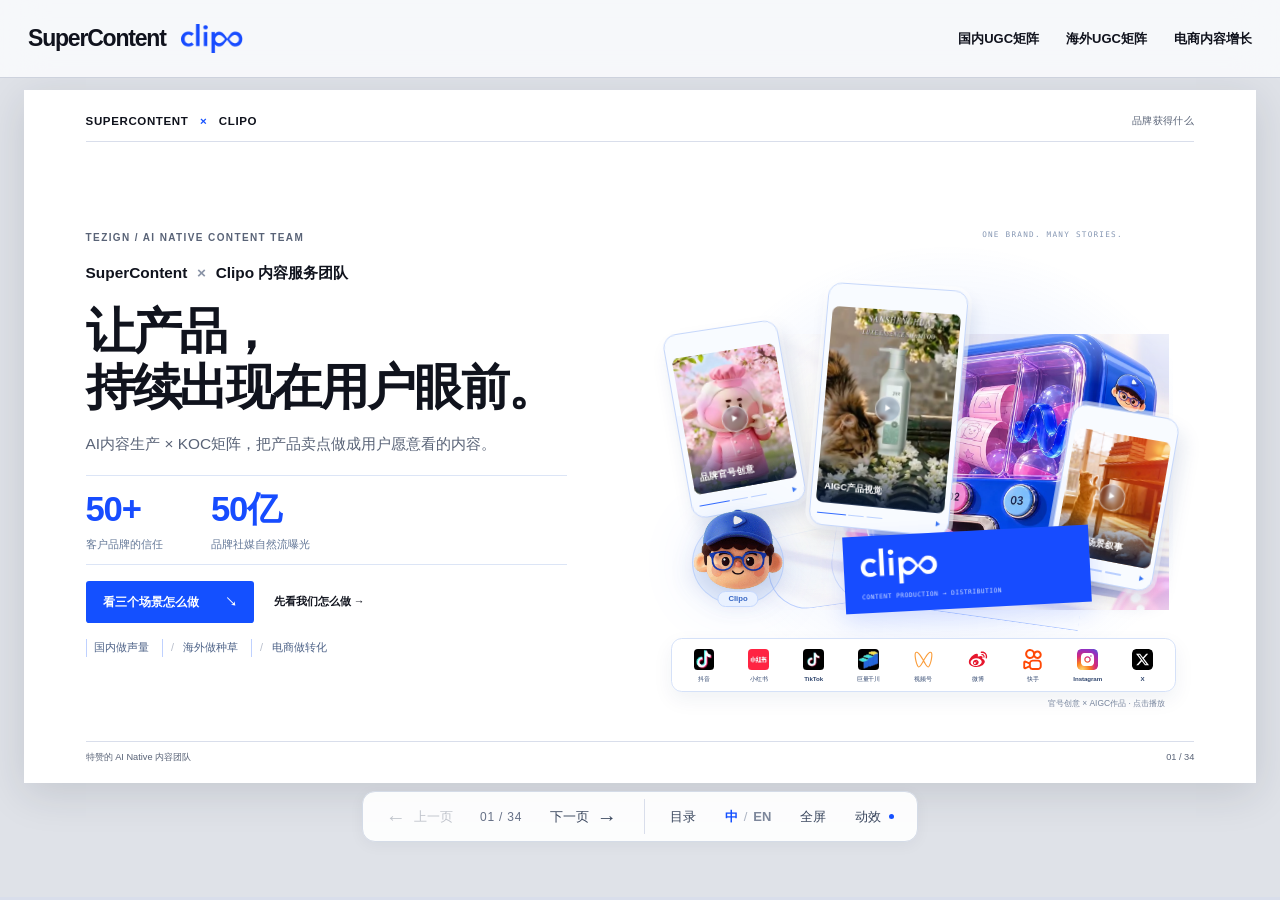
==== commit d0a3b9c0: "Add full-page client film collections for all three scenarios" ====
--- a/index.html
+++ b/index.html
@@ -546,6 +546,8 @@
 /* Natural reach: signals, matching and feedback, without invented thresholds. */
 .slide-deck .deck-kind-natural-flow .deck-heading{margin-bottom:27px}.slide-deck .deck-kind-natural-flow .deck-heading h2{font-size:47px;line-height:1.18;letter-spacing:-1.5px}.slide-deck .deck-kind-natural-flow .section-lead{font-size:20px}.slide-deck .algo-flow{display:grid;grid-template-columns:1fr 40px 1fr 40px 1fr;align-items:center;gap:14px}.slide-deck .algo-node{align-self:stretch;border:1px solid #dce4f4;padding:23px 25px 24px;min-width:0}.slide-deck .algo-node>small{font-size:12px;letter-spacing:1px;color:#7084a9}.slide-deck .algo-node h3{font-size:25px;line-height:1.4;letter-spacing:-.5px;margin-top:20px}.slide-deck .algo-node>p{font-size:16px;line-height:1.7;color:#647795;margin-top:13px}.slide-deck .algo-arrow{font-size:33px;color:#174cff;text-align:center}.slide-deck .algo-video-art{height:107px;position:relative;display:flex;align-items:end;justify-content:center;gap:8px;padding-bottom:14px;margin-top:20px;border:1px solid #c7d7fe;background:linear-gradient(140deg,#edf3ff,#d2dfff);border-radius:10px}.slide-deck .algo-video-art>i{position:absolute;inset:9px 0 auto;text-align:center;font-size:37px;color:#174cff;font-style:normal}.slide-deck .algo-video-art>span{font-size:10px;background:#fff8;border-radius:6px;padding:4px 13px;color:#3666ba}.slide-deck .algo-audience{position:relative;height:107px;margin-top:20px;border-radius:10px;background:#f0f4ff;display:grid;grid-template-columns:repeat(3,38px);justify-content:center;gap:10px;align-content:center}.slide-deck .algo-audience>i{width:29px;height:29px;border-radius:50%;background:#adc3fa}.slide-deck .algo-audience>i:nth-child(2n){background:#174cff}.slide-deck .algo-audience>b{position:absolute;left:50%;top:50%;translate:-50% -50%;border-radius:20px;background:#fff;padding:6px 13px;font-size:13px;color:#174cff;box-shadow:0 3px 15px #174cff20}.slide-deck .algo-signal-art{height:107px;display:flex;justify-content:center;align-items:center;gap:29px;margin-top:20px;color:#174cff;background:#f0f4ff;border-radius:10px}.slide-deck .algo-signal-art>span{font-size:37px;text-align:center;line-height:1.2}.slide-deck .algo-signal-art small{display:block;font-size:11px;margin-top:8px;color:#6b83b5}.slide-deck .algo-loop{display:flex;align-items:center;gap:18px;margin:17px 0 0;padding:14px 24px;border:1px dashed #b4c7f6;border-radius:10px;color:#174cff;background:#f7f9ff}.slide-deck .algo-loop>span{font-size:28px;line-height:1}.slide-deck .algo-loop>b{font-size:18px}.slide-deck .algo-loop>p{font-size:15px;color:#6b80a6;margin-left:auto}.slide-deck .algo-practice{display:grid;grid-template-columns:1fr 1.3fr;gap:90px;margin-top:25px;padding-top:23px;border-top:1px solid #dce4f4;align-items:center}.slide-deck .algo-practice small{font-size:11px;color:#7084a9}.slide-deck .algo-practice h3{font-size:28px;line-height:1.35;margin-top:8px}.slide-deck .algo-practice ul{list-style:none;display:grid;gap:13px;padding:0}.slide-deck .algo-practice li{display:grid;grid-template-columns:125px 1fr;font-size:16px;line-height:1.5;gap:17px}.slide-deck .algo-practice li>b{color:#174cff}.slide-deck .algo-practice li>span{color:#647795}.slide-deck.locale-en .algo-node h3{font-size:22px}.slide-deck.locale-en .algo-node>p{font-size:14px}.slide-deck.locale-en .algo-practice h3{font-size:24px}.slide-deck.locale-en .algo-practice li{font-size:14px;grid-template-columns:145px 1fr}
 .slide-deck .algo-node{padding:20px 22px}.slide-deck .algo-node h3{font-size:24px;margin-top:14px}.slide-deck .algo-node>p{font-size:15px;line-height:1.6;margin-top:10px}.slide-deck .algo-video-art,.slide-deck .algo-audience,.slide-deck .algo-signal-art{height:93px;margin-top:16px}.slide-deck .algo-practice{margin-top:21px;padding-top:19px}.slide-deck.locale-en .algo-node>p{font-size:14px}
+/* Scenario collections: six full-height film windows, each from a distinct client brand. */
+.slide-deck .deck-canvas.deck-kind-gallery{background:#0a101b;color:#fff;--paper:#0a101b;--ink:#fff;--muted:#9baccc;--line:#26334b;--pale:#1c2940}.slide-deck .deck-kind-gallery .deck-content{inset:95px 50px 75px}.slide-deck .deck-kind-gallery .deck-brand,.slide-deck .deck-kind-gallery .deck-footer{left:50px;right:50px}.slide-deck .deck-kind-gallery .deck-heading{margin-bottom:27px}.slide-deck .deck-kind-gallery .deck-heading h2{font-size:42px;line-height:1.18;letter-spacing:-1.4px;color:#fff}.slide-deck .deck-kind-gallery .section-lead{font-size:18px;color:#98acca;max-width:1450px}.slide-deck .deck-kind-gallery .eyebrow{color:#738eb9}.slide-deck .scenario-gallery-grid{display:grid;grid-template-columns:repeat(6,minmax(0,1fr));gap:14px}.slide-deck .gallery-tile{padding:0;min-width:0;text-align:left;color:#fff;border:0;background:transparent;cursor:pointer}.slide-deck .gallery-media{height:420px;position:relative;border-radius:10px;overflow:hidden;background:#18243b;isolation:isolate;box-shadow:0 0 0 1px #dce8ff20;transition:box-shadow .3s,transform .3s}.slide-deck .gallery-media:before{content:'';position:absolute;inset:-20px;background-image:var(--gallery-poster);background-size:cover;background-position:center;filter:blur(20px) brightness(.62);z-index:-1}.slide-deck .gallery-media:after{content:'';position:absolute;inset:0;background:linear-gradient(transparent 62%,#050b18db 100%);pointer-events:none}.slide-deck .gallery-media>video{width:100%;height:100%;object-fit:contain;display:block}.slide-deck .gallery-index{position:absolute;top:13px;left:13px;font:10px Menlo,monospace;color:#fff;background:#0e193e73;backdrop-filter:blur(10px);border:1px solid #fff4;border-radius:20px;padding:5px 8px;z-index:2}.slide-deck .gallery-open{position:absolute;left:50%;top:50%;translate:-50% -50%;display:grid;place-items:center;width:49px;height:49px;border-radius:50%;background:#174cffe6;font-size:16px;opacity:0;transform:scale(.8);transition:opacity .25s,transform .25s;z-index:3}.slide-deck .gallery-client{position:absolute;bottom:16px;left:15px;right:12px;font-size:14px;line-height:1.5;z-index:2;font-weight:550;letter-spacing:.2px}.slide-deck .gallery-tile:hover .gallery-media,.slide-deck .gallery-tile:focus-visible .gallery-media{box-shadow:0 0 0 2px #7ca2ff,0 14px 32px #0005;transform:translateY(-4px)}.slide-deck .gallery-tile:hover .gallery-open,.slide-deck .gallery-tile:focus-visible .gallery-open{opacity:1;transform:scale(1)}.slide-deck .gallery-tile:focus-visible{outline:0}.slide-deck .gallery-caption{padding:15px 2px 0}.slide-deck .gallery-caption>span{display:block;font-size:11px;color:#8ca9d6}.slide-deck .gallery-caption h3{font-size:19px;line-height:1.3;margin-top:7px;letter-spacing:-.5px;color:#fff;font-weight:600}.slide-deck .gallery-caption>small{display:block;font-size:10px;line-height:1.4;color:#7a91b3;margin-top:10px}.slide-deck .gallery-caption i{float:right;font-size:17px;color:#678dee;font-style:normal}.slide-deck .gallery-bottom{display:flex;justify-content:space-between;align-items:center;border-top:1px solid #26334b;margin-top:22px;padding-top:16px;gap:30px}.slide-deck .gallery-bottom>b{font-size:13px;color:#bdccea;font-weight:450}.slide-deck .gallery-bottom>span{font-size:12px;color:#7894bd}.slide-deck.locale-en .gallery-caption h3{font-size:16px;min-height:21px}.slide-deck.locale-en .gallery-client{font-size:12px}.slide-deck.locale-en .deck-kind-gallery .section-lead{font-size:17px}.slide-deck.locale-en .deck-kind-gallery .deck-heading h2{font-size:39px}
 
 /* Viewer navigation sits outside the fixed 16:9 slide canvas. */
 body.slide-deck{--viewer-catalog-width:320px}
@@ -865,7 +867,7 @@
 <body><a class="skip-link" href="#main">跳到正文</a><header class="app-header"><a class="wordmark" href="#opening" aria-label="SuperContent首页"><span>SuperContent</span><img src="assets/science-stage/clipo-logo.png" alt="Clipo"></a><nav class="desktop-nav" aria-label="主要场景"><a href="#domestic">国内UGC矩阵</a><a href="#overseas">海外UGC矩阵</a><a href="#conversion">电商内容增长</a></nav><div class="header-tools"><button id="motion" aria-pressed="true">动效 <i></i></button><button id="reading" aria-pressed="false">阅读</button><button id="fullscreen" aria-label="全屏">全屏</button><button id="menu-toggle" aria-expanded="false" aria-controls="contents">目录 <span>＋</span></button></div></header>
 <main id="main"></main><div class="scroll-progress" aria-hidden="true"><i id="progress"></i></div><aside id="contents" role="dialog" aria-modal="true" aria-labelledby="contents-title" hidden><header><span id="contents-title">22页 · 从品牌任务到内容结果</span><button data-close="contents" aria-label="关闭目录">×</button></header><nav id="contents-nav"></nav><div class="menu-tools"><button data-tool="reading">阅读模式</button><button data-tool="motion">切换动效</button><button data-tool="fullscreen">全屏</button></div><p>方向键逐页切换 · R 阅读 · M 动效 · F 全屏</p></aside><div id="backdrop" hidden></div>
 <dialog id="source-dialog" aria-labelledby="source-title"><header><h2 id="source-title">来源与统计口径</h2><button data-dialog-close aria-label="关闭来源">×</button></header><div id="source-content"></div></dialog><div class="sr-only" id="announcer" aria-live="polite"></div><div id="toast" role="status"></div>
-<script id="locale-en-data" type="application/json">{"01 / 历史阶段测试 · 某消费品品牌":"01 / Historical test · Consumer goods brand","01 / 开场情境":"01 / Opening scenario","01 / 有任务、有素材，还不确定方向":"01 / A brief and assets, but no clear direction","1,137次互动":"1,137 interactions","1,565条分发 / USD 1.51 CPM":"1,565 posts distributed / USD 1.51 CPM","1,821条 × 同窗均播 ≈ 2,946,618次总播放":"1,821 posts × average views in the same period ≈ 2,946,618 total views","1000万次曝光":"10M impressions","10类脚本合计1,565条、32,573,192次曝光、157,995次互动。赛事结果类300条、12,631,320次曝光、113,713次互动。前期POC为103条、1,128,476次曝光；剔除播放大于10万的2条后，剩余101条、175,458次曝光。六国活动剔除大于10万的50条后，剩余1,515条、4,315,624次曝光。":"10 script types: 1,565 posts, 32,573,192 impressions and 157,995 interactions. Match results: 300 posts, 12,631,320 impressions and 113,713 interactions. Initial POC: 103 posts and 1,128,476 impressions; excluding 2 posts above 100,000 views leaves 101 posts and 175,458 impressions. The six-country campaign excludes 50 posts above 100,000 views, leaving 1,515 posts and 4,315,624 impressions.","12,631,320次曝光":"12,631,320 impressions","120条冰箱场景 B内容":"120 refrigerator scenario B posts","122条内容":"122 posts","123条洗衣场景内容":"123 laundry scenario posts","150条内容":"150 posts","180条产品对比内容":"180 product comparison posts","180条内容":"180 posts","1万元":"RMB 10,000","2,030,868次曝光":"2,030,868 impressions","2025.11.24—12.31；账号与内容组合不同。":"2025.11.24—12.31; account and content mixes differ.","2026-06-30交付记录 / 内部交付记录":"2026-06-30 delivery record / Internal delivery log","2026-09-29/09-30/10-26 / 消息提交记录":"2026-09-29/09-30/10-26 / Submission messages","2026-11-09 案例库归档作品 · 源日期未标明 / 案例库归档作品 · 源日期未标明":"2026-11-09 case library archive · Original date unspecified / Archived work · Original date unspecified","2026.07.01—08.13；含自然流与赛马投流。":"2026.07.01—08.13; includes organic reach and paid variant testing.","2026年提交记录；未做资产去重，不相加作独立成片或验收数。":"2026 submission records; assets are not deduplicated. Do not total these as unique or accepted videos.","20多个国家矩阵经验":"Matrix experience across 20+ countries","270条内容":"270 posts","5,291次互动":"5,291 interactions","5,502,215次曝光":"5,502,215 impressions","500万次曝光":"5M impressions","6账号 / 382条发布 / 76,509次观看":"6 accounts / 382 posts published / 76,509 views","7,361次互动":"7,361 interactions","728次互动":"728 interactions","9,452次互动":"9,452 interactions","90条测评切片内容":"90 review clip posts","AIGC产品场景":"AI-generated product scenarios","AI数字人口播":"AI avatar presentation","CONTENT INSIGHT / 历史样本的启发":"CONTENT INSIGHT / Lessons from past work","CONTENT INSIGHT / 脚本贡献":"CONTENT INSIGHT / Script contribution","ID / 印度尼西亚":"ID / Indonesia","SCRIPT LAB / 改写示例":"SCRIPT LAB / Rewrite examples","UGC与KOC怎样配合":"How UGC and KOC work together","UGC矩阵方法与本轮方案":"UGC matrix method and campaign plan","UGC表达由内容工厂制作，KOC矩阵账号承载发布与验证；真实体验、演示与AI创意各有依据。":"The content factory produces UGC-style content; KOC matrix accounts publish and test it. Real experiences, demonstrations and AI concepts each need supporting evidence.","一套内容方法，":"One content approach.","一批已有素材":"A set of existing assets","不同行业，不同表达。":"Different industries. Different stories.","专家判断":"Expert assessment","两个已观察项目阶段的均播对照，按统一线性纵轴绘制；不是逐条发布曲线。预算、国家与内容组合不同，不作单因素归因。":"Average views across two observed project stages, using one linear scale; not a post-by-post timeline. Budgets, countries and content mixes differ, so no single-factor attribution is made.","个账号":"accounts","互动贡献占比":"Share of interactions","产品依据与项目负责":"Product facts and project ownership","产品卖点":"Product benefits","产品场景接住具体需求。":"Product scenarios make it relevant.","产品对比占总曝光0.8%":"Product comparisons: 0.8% of total impressions","产品对比曝光占比":"Product comparison impression share","人群 × 使用场景":"Audience × Use case","人群、产品事实、素材缺口与本轮目标。":"Audience, product facts, asset gaps and campaign goals.","人群场景表 / 选题 / 脚本与镜头表":"Audience/use-case map / Topics / Scripts and shot lists","什么产品证据回答顾虑":"Which product evidence answers the concern","仅以CPM10元测算的报价示例，非历史成绩或效果保证。正式方案核对内容、执行范围、费用组成与未达处理。":"Illustrative quote at CPM CNY 10, not past results or a performance guarantee. The final proposal confirms content, scope, cost breakdown and remedies for shortfalls.","从首批内容开始":"Start with the first batch","作品节选":"Work excerpt","作品节选 / 3.8秒":"Work excerpt / 3.8 sec","作品节选 / 8.0秒":"Work excerpt / 8.0 sec","作品节选 / 8.2秒":"Work excerpt / 8.2 sec","保留":"Keep","候选组合空间":"Possible combinations","先看信号，再决定下一步。":"Read the signals, then choose the next step.","先确认结构和变量，再批量展开；批次能追溯，投后才有办法复盘。":"Confirm the structure and variables before scaling production. Traceable batches make post-campaign review possible.","先让人认出：这说的是我。":"Help people see themselves in the story.","全量单条均播变化":"Change in average views per post, all posts","全量均播":"Average views, all posts","六国活动 / 1,565条":"Six-country campaign / 1,565 posts","六国活动记录1,565条分发、32,573,192次曝光、总费用USD49,160；按合计数测算CPM USD1.51。":"The six-country campaign records 1,565 distributions, 32,573,192 impressions and USD49,160 in total fees; calculated blended CPM: USD1.51.","关键时刻有准备":"Ready when it matters","关闭作品":"Close video","具体负责人和实际投入，在项目启动时确认。":"The named owner and actual staffing are confirmed at kickoff.","内容候选 / 模板 / 版本":"Content options / Templates / Versions","内容工厂":"Content factory","冰箱场景 A":"Refrigerator scenario A","冰箱场景 B曝光占比":"Refrigerator scenario B impression share","准备：主推SKU与获准卖点、现有素材、目标平台/国家、内容或曝光范围、审核与数据接口。":"Prepare: priority SKU and approved claims, existing assets, target platforms/countries, content or impression scope, review process and data access.","出行设备":"Travel devices","出门前，先把设备要用的型号核对一遍。":"Before heading out, check the battery type your device needs.","分开测，才知道该复制什么。":"Test separately to see what to replicate.","切换到中文":"Switch to Chinese","切换到英文":"Switch to English","创意Demo / 6.7秒":"Creative demo / 6.7 sec","创意与制作":"Creative and production","到商品页核对型号和组合，按实际需要选择。":"Check types and bundles on the product page, then choose what you need.","剔除播放＞10万的内容后":"Excluding posts with \u003e100,000 views","剔除高点后均播变化":"Change in average views, excluding high-view posts","卖点证据 × 真实权益 × 行动":"Benefit evidence × Verified offer × Action","历史作品示意不同场景内容":"Past work illustrating different content scenarios","历史项目归档，单支交付日期未注明 / 历史项目成片":"Historical project archive; individual delivery date unspecified / Historical finished video","原片列在原项目文档“50条交付视频部分成片展示”中，对应电商短视频内容。":"The original appears under “Selected Videos from a 50-Video Delivery” in the project document, as e-commerce short-form content.","原片收录在历史海外内容案例文档，采用生活问题、功能混剪和当地语言表达。":"The original appears in a historical overseas-content case document, using everyday problems, feature edits and local-language messaging.","原片来自内容生产排期，同一记录含作品附件，状态为已交付。":"The original video is attached to the same production-schedule record, marked delivered.","发布、观看、商品曝光分别呈现；不使用口径不一致的GMV或ROI。":"Posts, views and product impressions are reported separately. GMV and ROI with inconsistent definitions are excluded.","发布条次":"Posts published","各国CPM参考会在正式报价前核对；地图与价格按项目日期、币种和费用范围使用。":"Verify country CPM references before the formal quote. Apply map data and pricing for the project’s date, currency and fee scope.","同一产品作品的第1个静帧":"Frame 1 from the same product video","同时考虑：刷到后能记住品牌，搜索时有信息可看，进一步了解时有内容承接。":"Build for brand recall in the feed, useful information in search and content that supports further consideration.","同组均播 1,505 / 仅反映该活动组合":"Group average: 1,505 views / Reflects this campaign mix only","同组均播 2,399 / 仅反映该活动组合":"Group average: 2,399 views / Reflects this campaign mix only","同组均播 5,734 / 仅反映该活动组合":"Group average: 5,734 views / Reflects this campaign mix only","品牌把产品讲准，内容工厂把表达做开，账号矩阵把不同版本带到不同人群面前。每一轮的反馈，再决定下一批。":"The brand confirms product facts, the content factory develops the creative, and the account matrix brings variants to different audiences. Each round of feedback shapes the next batch.","国内UGC矩阵 / 代表项目阶段战报":"China UGC matrix / Selected project results","国内UGC矩阵 / 表达方法":"China UGC matrix / Messaging methods","国内UGC矩阵 / 规模与表现":"China UGC matrix / Scale & performance","国内UGC矩阵 ↗":"China UGC matrix ↗","国内UGC矩阵交付节点":"China UGC matrix delivery stages","国内产品场景":"Product scenarios for China","国内作品来源":"China work sources","国家内容包 + 质检表":"Country content pack + QA checklist","国家结果 + 下批安排":"Country results + Next-batch plan","国家脚本 + 审阅记录":"Country scripts + Review log","场景怎样接到产品证据":"How scenarios lead to product evidence","多轮仍不匹配":"Still off target after several rounds","宠物零售｜门店与产品展示":"Pet retail | Store & product showcase","客户直接名称所在镜头已截去；不与发布或效果汇总对应。 2.917s Silent excerpt.":"Shots naming the client have been removed; not linked to aggregate publishing or performance results. 2.917s Silent excerpt.","家庭备用":"Household spares","对齐任务":"Align on the brief","小批验证":"Small-batch testing","小规模先找到值得继续的方向。":"Find a direction worth pursuing at small scale.","带标签成片与版本包":"Tagged videos and version pack","带设备出门，需要提前确认电池规格和备用量。":"Before taking a device out, check battery specifications and how many spares you need.","幻灯片翻页":"Slide navigation","开场":"Opening","开场 × 句序 × 镜头结构":"Opening × Copy sequence × Shot structure","强视觉开场，把卖点接进来。":"Lead with a visual. Bring in the benefit.","当前浏览器不支持全屏，可使用阅读模式。":"Fullscreen is unavailable in this browser. Use reading mode.","快手":"Kuaishou","怎么讲":"How to tell it","成片包 + 素材ID":"Finished video pack + Asset IDs","扩大内容与曝光":"Expand content and reach","批次复盘 + 复制包":"Batch review + Replication pack","把“参数好”翻译成“什么时候用、为什么买”。":"Turn strong specifications into clear use cases and reasons to buy.","把品牌卖点，":"Put product benefits","把当地用户的问题、语言和生活方式接到产品上。总部资料统一，表达逐国确认，测试和复盘也按国家看。":"Connect the product to local questions, language and everyday life. Keep one shared fact base, approve copy country by country, and test and review results by market.","把有效结构持续做成内容":"Keep producing content from proven structures","把结构测试，做成可执行的批次。":"Turn structure tests into production batches.","把脚本、成片、账号和数据对应起来。不能只挑一条最高值，也不把发布多等同于有效。":"Link scripts, finished videos, accounts and data. Assess more than the top result; more posts alone do not prove effectiveness.","抖音":"Douyin","拍清电池仓型号、包装规格与对应设备。":"Show the battery compartment label, pack specifications and matching device clearly.","持续供给":"Ongoing content supply","按国家组合和曝光档位报价。各国CPM参考写明日期、币种和费用范围；全球CPM地图用于报价前核对。":"Quote by country mix and impression tier. Specify the date, currency and fee scope for each CPM reference; check the global CPM map before quoting.","按型号与使用情境整理内容资产，支持持续供给。":"Organize content assets by model and use case to support ongoing production.","按型号与使用情境组织素材，留下可继续展开的内容资产。":"Organize assets by model and use case so future content can build on them.","按约定账号画像小批验证，素材ID连接脚本与账号。":"Test small batches against agreed account profiles, using asset IDs to link scripts and accounts.","按这一轮的任务，":"Scope the task.","放大好结构":"Scale effective structures","放大播放出行创意｜水墨骑行Demo":"Enlarge and play: Travel concept | Ink-wash cycling demo","放大播放海外矩阵｜当地表达与功能混剪":"Enlarge and play: Overseas matrix | Local copy and feature montage","新创意":"New concepts","新品上市 / 活动造势 / 日常声量":"Product launches / Campaign buzz / Ongoing visibility","新增SKU / 国家资料核对":"New SKUs / Country fact checks","方向键逐页切换 · R 阅读 · M 动效 · F 全屏":"Arrow keys: Slides · R: Reading · M: Motion · F: Fullscreen","明确为创意演示，不扩大为已履约或投后效果。 7.792s Silent excerpt.":"A creative demo; not evidence of fulfilled delivery or campaign results. 7.792s Silent excerpt.","有可比数据 · 表现有效":"Comparable data · Effective performance","有娃玩具":"Toys at home","有限素材，":"Limited assets.","本土表达":"Local expression","本方案统一了栏目、样稿、批次交付和复盘的建议字段及确认点。":"This proposal defines recommended fields and checkpoints for content series, samples, batch delivery and reviews.","本轮每国内容包，应交什么":"What each country pack should include","条AB测试成片":"A/B test videos","条历史分发记录":"historical posts distributed","条发布":"posts","条发布 / 492个账号":"posts published / 492 accounts","条累计交付记录":"videos recorded as delivered, cumulative","某出行品牌 / 平台发布与播放记录":"Travel brand / Platform publishing and view records","某出行品牌 / 抖音":"Mobility brand / Douyin","某粮油品牌三次成片提交消息":"Three finished-video submission messages for a grain and cooking oil brand","样片 + 测试记录":"Sample video + Test log","案例与方法目录 ↗":"Cases and methods ↗","次商品曝光":"product impressions","每条写清想验证什么，保留可比较的版本。":"Define what each video tests and retain comparable versions.","每条的表现也要看。":"Then look at performance per post.","沿着使用情境，找到购买理由。":"Find reasons to buy in everyday use.","洗衣场景":"Laundry scenario","洗衣场景占总曝光13.8%":"Laundry scenarios: 13.8% of total impressions","测试场景：有娃玩具 / 样片确认后再测试":"Test scenario: Toys at home / Test after sample approval","海外UGC矩阵 / 两阶段复盘":"Overseas UGC matrix / Two-phase review","海外UGC矩阵 / 脚本贡献":"Overseas UGC matrix / Script contributions","海外UGC矩阵 / 逐国方法":"Overseas UGC matrix / Country-by-country approach","海外UGC矩阵交付节点":"Overseas UGC matrix delivery stages","热点与品牌":"Trends and brand relevance","玩具突然没电，家里有同型号备用吗？":"The toy's batteries are dead. Do you have the right spares?","生产结构可以复用；内容供给和效果目标，要按平台分别算。":"Production structures can be reused; content volumes and performance targets need separate platform plans.","生活场景":"Everyday scenarios","用Clipo匹配SKU和素材，让确认结构批量展开。":"Use Clipo to match SKUs and assets, then produce approved structures in batches.","用户任务":"User needs","用户任务、开场、产品证据、品牌露出和下一步。":"User need, opening, product evidence, brand presence and next step.","用用户视角的内容表达、KOC矩阵账号和持续测试，让品牌被看见，让购买理由被看懂。":"Audience-led content, KOC matrix accounts and ongoing testing help people notice the brand and understand why to buy.","用真实可用的产品镜头回答，不只念参数。":"Answer with usable footage of the actual product, beyond specifications.","电商使用场景":"E-commerce use cases","电商内容增长 / 案例集":"E-commerce content growth / Cases","电商内容增长交付节点":"E-commerce content growth delivery stages","电商短视频项目阶段总结":"E-commerce short-video project-stage review","盘点商品":"Review the product range","目标人群、主推SKU、传播节点、素材与判断口径。":"Target audience, priority SKU, campaign moments, assets and evaluation criteria.","看三个场景怎么做":"Explore the three scenarios","看数据再复制":"Review data before replicating","看连续反馈，决定复制、改版或换方向。":"Review feedback over time to decide whether to replicate, revise or change direction.","确认样片 / 账号与版本计划 / 发布记录":"Approved sample / Account and version plan / Publishing log","空调场景":"Air-conditioning scenario","策略、测试规划、分析与复盘列工作项；媒体预算、投放与交易由客户或代理负责。":"Strategy, test planning, analysis and reviews are scoped as work items. The client or agency handles media budgets, ad placement and transactions.","累计交付6,800条的周报记载。":"Weekly report recording 6,800 videos delivered cumulatively.","统一产品依据 / 专业制作与质检":"Shared product facts / Professional production and QA","统计关系，不能单独推算品牌增量":"Statistical relationship; insufficient to estimate incremental brand impact","继续拆":"Examine further","脚本、版本、投放素材ID能够对应。":"Scripts, versions and ad asset IDs can be linked.","脱敏展示片段 · 静音 / 5秒":"Anonymized showcase excerpt · Silent / 5 sec","让对的人看懂，让购买理由有证据。":"Reach the right people with evidence-backed reasons to buy.","让用户有话可说的入口":"Give people a reason to join the conversation","话题先与产品、人群和本轮任务有关，再用Clipo混剪展开不同开场、场景与镜头组合。":"Start with a topic relevant to the product, audience and brief. Use Clipo to develop different openings, scenarios and shot combinations.","谁在什么时候会需要":"Who needs it, and when","贡献203.1万次曝光":"Contributed 2.031M impressions","贡献267.8万次曝光":"Contributed 2.678M impressions","贡献27.1万次曝光":"Contributed 271K impressions","质检与交付":"Quality assurance and delivery","质量通过":"Passed QA","赛事结果占总曝光38.8%":"Match results: 38.8% of total impressions","赛事结果曝光占比":"Match results impression share","越南":"Vietnam","这次活动中，赛事结果类贡献最大；洗衣场景与测评切片也提供了产品解释的样本。":"Match results contributed the most in this campaign. Laundry scenarios and review clips also offered examples of product explanation.","选需要的那一段服务。":"Choose the service you need.","逐国反馈、CPM口径与下批计划":"Country feedback, CPM definitions & next-batch plan","逐国赛马":"Test variants by country","通用门店场景与产品陈列的脱敏节选。":"An anonymized excerpt of generic store scenes and product displays.","重点国家启动 / 全球上新 / 当地节点":"Priority-market launches / Global releases / Local moments","阅读":"Reading","项目窗口 2025.11.24—12.31；2026.11.09回查 / 项目原始记录 / 非平台因果实验":"Project window: 2025.11.24—12.31; checked 2026.11.09 / Original project records / Not a platform-level causal experiment","食品饮料":"Food and beverage","高点提供线索；剔除高点后的日常表现，帮助判断能否复制。":"High-view posts offer clues. Performance without those peaks helps assess repeatability.","01 / 持续交付 · 某智能终端品牌":"01 / Ongoing delivery · Smart device brand","02 / 前期 POC · 同一品牌":"02 / Early POC · Same brand","02 / 平台复盘 · 某出行品牌":"02 / Platform review · Mobility brand","03 / 产品配置更多，或进入新国家":"03 / More configurations or new countries","03 / 真实作品 · 脱敏节选":"03 / Actual work · Anonymized excerpts","100万元":"RMB 1M","10月26日36条、9月29日10条、9月30日10条，分别为项目群当批成片提交记录。":"Project-group submission records: 36 finished videos on Oct 26, 10 on Sep 29, and 10 on Sep 30, each for its respective batch.","10类脚本 / 总曝光贡献 · 点击看结构数据":"10 script types / Share of total impressions · Click for breakdown","113,713次互动":"113,713 interactions","12,700条 × 同窗均播 ≈ 6,735,593次总播放":"12,700 posts × same-period mean views ≈ 6,735,593 total views","120条内容":"120 pieces of content","122条空调场景内容":"122 air-conditioner scenario videos","123条内容":"123 pieces of content","150条全品类场景 B内容":"150 category-wide scenario B videos","1亿次曝光":"100M impressions","2,677,623次曝光":"2,677,623 impressions","2025.11.24—12.31；账号与内容组合不同，不作平台因果对照。":"2025.11.24–12.31; account and content mixes differ. This is not a causal platform comparison.","208条":"208 videos","209条":"209 videos","279,859次曝光":"279,859 impressions","300条内容":"300 pieces of content","314条":"314 videos","4,492,380次曝光":"4,492,380 impressions","4天 / 112.8万次曝光":"4 days / 1.128M impressions","5万元":"RMB 50K","6账号发布382条，含约12%养号视频；76,509次观看，56,096次商品曝光。":"382 posts across 6 accounts, including about 12% account-building videos; 76,509 views and 56,096 product impressions.","9,904次互动":"9,904 interactions","AI与Clipo":"AI & Clipo","CONTENT INSIGHT / 平台对照":"CONTENT INSIGHT / Platform comparison","KOC账号与内容版本计划":"KOC accounts & content version plan","PH / 菲律宾":"PH / Philippines","RESULTS OVER TIME / 两阶段复盘":"RESULTS OVER TIME / Two-phase review","TH / 泰国":"TH / Thailand","UGC矩阵方法":"The UGC matrix approach","一个明确目标":"One clear goal","一套产品依据，扩展更多用途":"One product fact base, more uses","一张KOC账号网络。":"One KOC account network.","一批素材，供给多个账号。":"One content batch, multiple accounts.","万次播放":"plays","万次曝光":"impressions","三大场景共用Clipo产品底座、AI版本能力和专业团队。先确认任务，再列数量、版本、周期、修改与验收。":"All three services share Clipo, AI versioning and a professional team. Confirm the task, then specify volume, versions, schedule, revisions and acceptance.","三张图来自同一作品；完整脱敏节选见「案例与洞察」。":"All three frames are from one video. See “Cases & insights” for the full anonymized excerpt.","下一步":"Next step","下一轮":"Next round","专业人员":"Professionals","两个项目阶段均播对照：全量从10956升至20814，剔除大于10万播放的内容后从1737升至2849。不是连续发布曲线。":"Mean views across two project phases: 10,956 → 20,814 overall; 1,737 → 2,849 excluding videos above 100K views. This is not a continuous posting curve.","中英文切换":"Switch Chinese / English","为什么买":"Why buy?","买玩具电池，先看电池仓里的这行字。":"Buying toy batteries? Check this line inside the battery compartment first.","事实母版、国家适配与统一版本清单为本轮归纳的交付标准，不代表每个历史项目逐项执行。":"The fact master, country adaptation and unified version list are delivery standards synthesized for this proposal, not steps verified across every past project.","产品 × 素材 × 创意":"Product × Assets × Ideas","产品对比":"Product comparison","产品展示、门店场景、AI口播、AIGC创意，点击放大看。":"Product showcases, store scenes, AI presenters and AI creative videos. Click to enlarge.","从人群与生活场景开始，开场提出一个具体问题，用产品画面和证据回答，再给下一步。":"Start with an audience and everyday situation. Open with a specific question, answer with product footage and evidence, then give a next step.","从生活问题，走到功能回答。":"From everyday problems to product answers.","从用户任务、开场、产品证据和行动组织内容，再经KOC矩阵发布验证。":"Build content around user tasks, hooks, product evidence and actions, then validate through KOC matrix publishing.","从这一段开始":"Start here","代表项目分开看，统计窗口与口径分别列示。":"Representative projects are shown separately, each with its own measurement period and definitions.","以上为建议测试路径；平台机审与推荐的判断属于工作假设，需由实际投后数据验证。":"Suggested test path. Platform moderation and recommendation behavior are working hypotheses to validate with actual campaign data.","你对接一位项目负责人":"One project lead to work with","使用复盘统计表的1,565条；源文档另有项目范围1,520条表述，未将两者合并。活动包含自然流与赛马投流。阶段、预算、国家和内容组合不同，阶段改善不等于单一方法的因果效果；暂无同口径逐条发布时间序列。":"Uses 1,565 posts from the review table; the source also states a 1,520-post project scope. These are kept separate. The campaign combined organic reach and paid creative testing. Phases, budgets, countries and content mixes differ, so improvement cannot be attributed to one method. No comparable post-level publishing time series is available.","使用演示":"Usage demo","保留好表达":"Keep strong creative approaches","保留要验证的卖点和证据":"Keep the claims and evidence to test","先定位掉在哪一步，再选择测试变量。":"Find the drop-off first, then choose a variable to test.","先找到值得继续做的表达":"Find creative approaches worth continuing","先用画面吸引注意，再让产品特点成为内容重点。":"Win attention with visuals, then bring the product features into focus.","先看我们怎么做 →":"See how we work →","先确认能重复，再逐步扩大内容量。":"Confirm repeatability, then scale content volume.","先选用户愿意聊的话，再把品牌接进去。":"Start with topics people want to discuss, then connect the brand.","全品类场景 B占总曝光16.9%":"Category-wide scenario B: 16.9% of total impressions","六国历史活动分发记录，2026.07.01—08.13；条数不是去重创意数或各国曝光。来源为复盘和验收请求，客户终验另核。":"Six-country campaign distribution records, 2026.07.01–08.13. Counts are neither unique creative assets nor country-level impressions. Sources: project review and acceptance request; final client acceptance requires separate verification.","六国活动 2026.07.01—08.13；2026.11.09回查 / 原始复盘统计表与本页计算":"Six-country campaign, 2026.07.01–08.13; checked 2026.11.09 / Original review table and calculations on this page","关闭来源":"Close sources","内容与账号":"Content & accounts","内容工厂统一制作与质检；按账号画像、国家和内容用途安排版本。账号与发布范围在合作前确认。":"Content Factory handles production and quality checks, tailoring versions to account profiles, countries and uses. Confirm accounts and publishing scope before engagement.","内容运营":"Content operations","内容运营服务费 ＋ 脚本 / 成片 / 版本数量":"Content operations fee + script / video / version quantities","冰箱场景 A占总曝光6.2%":"Refrigerator scenario A: 6.2% of total impressions","冰箱场景 B":"Refrigerator scenario B","出行创意":"Mobility creative","出行创意｜水墨骑行Demo":"Mobility creative | Ink-painting cycling demo","分国、分SKU版本与质检清单":"Country & SKU versions with QA checklist","列设备、拍电池仓、对照包装，回答出行准备问题。":"List the devices, film their battery compartments and compare the packaging to answer travel-prep questions.","加载未完成，请重试。":"Loading incomplete. Please retry.","千川":"Qianchuan","千川内容增长":"Qianchuan content growth","千川内容增长 ↗":"Qianchuan content growth ↗","印度尼西亚":"Indonesia","历史交付展示 · 2025.04.14—17。本片与案例统计未逐支对应。":"Past delivery showcase · 2025.04.14–17. This video is not individually matched to the case statistics.","变成有方向的创意测试。":"into a clear creative test.","同一产品作品的第2个静帧":"Second still from the same product video","同一产品，多种表达，小批比较。":"One product. Multiple approaches. Small-batch comparisons.","同一品牌，逐国组织内容与分发。":"One brand, with content and distribution organized country by country.","同窗平均播放：抖音1618.1，快手530.4。非同账号同内容对照实验。":"Same-period mean views: Douyin 1,618.1; Kuaishou 530.4. Accounts and content were not held constant in a controlled experiment.","同窗总播放 ÷ 发布条次":"Total views in period ÷ number of posts","同组均播 29,751 / 仅反映该活动组合":"Mean views: 29,751 / This campaign mix only","同组均播 36,523 / 仅反映该活动组合":"Mean views: 36,523 / This campaign mix only","同组均播 42,104 / 仅反映该活动组合":"Mean views: 42,104 / This campaign mix only","同组均播 7,522 / 仅反映该活动组合":"Mean views: 7,522 / This campaign mix only","品牌Brief + 产品事实表":"Brand brief + product fact sheet","品牌获得什么":"What the brand gets","回到开场 ↑":"Back to opening ↑","围绕一次上新，":"Build around the launch.","国内UGC矩阵":"China UGC matrix","国内UGC矩阵 / 交付与合作":"China UGC matrix / Delivery & collaboration","国内UGC表达形式":"China UGC formats","国内内容方法依据":"Sources for the China content approach","国内矩阵｜新品内容片段":"China matrix | New-product content excerpt","国家目标 + SKU表":"Country goals + SKU list","复制首批需求清单":"Copy first-batch requirements","定方向、选样片、核事实与成片，用反馈决定复制或改版。":"Set direction, select samples, verify facts and finished videos. Use feedback to decide what to repeat or revise.","宠物零售":"Pet retail","家庭备用、有娃家庭、拍立得使用，都能把抽象参数变成具体需求。先验证人群与情境，再复制表现好的表达。":"Home backup, families with children and instant cameras turn abstract specifications into concrete needs. Validate the audience and situation first, then repeat effective approaches.","家电":"Home appliances","小红书":"Xiaohongshu","展示版做了品牌标识处理、节选和静音。本片未与382条阶段统计逐支对应；不据此推算成交或ROI。":"The showcase is anonymized, excerpted and muted. This video is not individually matched to the 382-post phase statistics; no sales or ROI can be inferred from it.","带一个品牌任务， 从第一批内容开始。":"Bring a brand task. Start with the first batch.","带标签交稿":"Deliver tagged content","当地生活场景":"Local everyday situations","总播放":"Total views","成片包 + 版本清单":"Finished video pack + version list","我们负责内容策略、制作和复盘；账号发布按约定执行，不包含达人采购或媒体代投。":"We handle content strategy, production and review. Account publishing follows the agreement; influencer procurement and media buying are excluded.","截至2026-09-30 / 交付记录":"As of 2026-09-30 / Delivery records","截至2026.09.30；非发布数、曝光或终验数。":"As of 2026.09.30; not counts of published posts, impressions or final acceptances.","扩SKU / 扩国家":"Add SKUs / countries","批次交付与滚动改版":"Batch delivery & ongoing revisions","把“多做几条”，":"Turn 'make more videos'","把品牌业务任务翻译成要验证的内容问题。":"Turn brand business goals into content questions to test.","把商品特点，放回使用场景。":"Show product features in real use.","把服务范围与报价讲清楚。":"Make the service and quote clear.","把每一轮内容变成可比较的测试，持续找到更值得投的表达。":"Make every content round a comparable test to find creative approaches worth more investment.","投放预算、上线和交易由客户或代理负责。平台识别人群与新素材推荐作为测试假设，用账户反馈验证。":"The client or agency owns ad budgets, launch and transactions. Audience recognition and new-creative recommendations are test hypotheses, validated through account feedback.","拍立得使用":"Instant camera use","按国家、品类和脚本结构归档，让下一轮有内容可选、有数据可比。":"Archive by country, category and script structure, so the next round has content to use and data to compare.","按平台，组织内容供给。":"Organize content supply by platform.","按设备说明和实际用量选择，不泛称通用适配。":"Choose by device instructions and actual usage; avoid blanket compatibility claims.","换人群情境或选题方向":"Change audience, situation or topic","接回反馈":"Collect feedback","提出测试":"Propose tests","放大播放国内矩阵｜新品内容片段":"Enlarge: China matrix | New-product content excerpt","放大播放宠物零售｜门店与产品展示":"Enlarge: Pet retail | Store & product showcase","数据不足先补数据，不急着判成败。":"If data is insufficient, gather more before judging success.","数据复盘 / 下批行动":"Data review / Next-batch actions","整理、匹配、展开候选、批量初检和归档。":"Organize, match, generate options, run initial batch checks and archive.","既有会议与复盘要求从上轮分析提出假设，再按同一统计窗口验证。":"Existing meeting and review records call for hypotheses drawn from the previous round, then validation within a consistent measurement period.","既有客户原档采用人群、场景与表达结构的生活场景化模型。":"Existing client source files use a model built around audiences, everyday situations and narrative structure.","既有海外项目原档要求分别核对国家、SKU及国家确认意见。":"Existing overseas project files require separate checks of country, SKU and country-team approval comments.","明确重点国家、当地产品版本和曝光目标。":"Define priority countries, local product versions and impression goals.","有人看 · 购买行动不足":"Views, but too few purchase actions","有依据的卖点":"Evidence-backed selling points","有效结构是候选，不是通用保证。":"Effective structures are test candidates, not universal guarantees.","未去重，不累加为有效素材总量；不等于客户验收、上线投放或转化效果。":"Not deduplicated or added into a total of usable assets. Does not establish client acceptance, campaign launch or conversion results.","本土化，先找到当地用户的使用理由。":"Localization starts with a local reason to use the product.","机器把选择做多，":"AI expands the options.","条发布 / 99个账号":"posts / 99 accounts","来源与统计口径":"Sources & measurement definitions","某出行品牌 / 快手":"Mobility brand / Kuaishou","样片 + 确认记录":"Sample video + approval record","每个国家各自说通。":"A local story for each country.","每个节点，都有东西可收。":"A deliverable at every stage.","每条平均播放 / 次":"Mean views per post","沉淀什么":"What carries forward","泰国":"Thailand","测评切片占总曝光11.4%":"Review clips: 11.4% of total impressions","测评切片曝光占比":"Review clips: share of impressions","测试场景：家庭备用 / 样片确认后再测试":"Test scenario: home backup / Test after sample approval","海外UGC矩阵":"Overseas UGC matrix","海外UGC矩阵 ↗":"Overseas UGC matrix ↗","海外国家适配依据":"Sources for country adaptation","海外生活问题":"Everyday problems abroad","海外矩阵｜当地表达与功能混剪":"Overseas matrix | Local messaging & feature edit","热点带来讨论入口，":"Trends open the conversation.","热点服务品牌任务，再用Clipo展开不同开场与结构。":"Use trends to serve the brand task, then develop different hooks and structures in Clipo.","热点要与品牌和产品有关。":"Trends must relate to the brand and product.","版本表 + 发布计划":"Version list + publishing plan","特赞的 AI Native 内容团队":"Tezign’s AI Native content team","玩具使用不中断":"Keep toys running","用什么角度引出购买理由":"Which angle gives people a reason to buy?","用看得见的使用情境承接产品；下一步应测试不同购买理由。":"Connect the product to visible usage situations; next, test different reasons to buy.","用真实镜头对照设备需要的型号和商品规格。":"Use real footage to compare the device’s required battery type with product specifications.","电商内容增长 / 交付与合作":"E-commerce content growth / Delivery & collaboration","电商内容增长 / 变量测试":"E-commerce content growth / Variable testing","电商内容增长 / 测试决策":"E-commerce content growth / Test decisions","电商内容增长 / 购买理由":"E-commerce content growth / Reasons to buy","目录":"Contents","目标、排期、交稿、反馈， 有人完整接住。":"Goals, schedules, delivery and feedback—one person owns the full handoff.","看反馈":"Review feedback","看实际成片，核产品、品牌、规格与可用文件。":"Review the actual finished videos: product, brand, specifications and usable files.","看购买及可持续消耗，线索业务另看有效线索":"Track purchases and sustainable ad spend; for lead generation, track qualified leads","矩阵试发":"Matrix pilot posts","确认产品、国家表达和范围，按约上线并回传数据。":"Approve product facts, local messaging and scope. Launch as agreed and return performance data.","确认样片":"Approve sample","空调场景占总曝光2.1%":"Air-conditioner scenarios: 2.1% of total impressions","空调场景曝光占比":"Air-conditioner scenarios: impression share","累计交付6800条":"6,800 videos delivered to date","结构观察":"Structure observations","网络为方案示意。内容由团队制作，发布账号与授权范围按项目确认。":"The network is illustrative. The team produces the content; publishing accounts and authorization scope are confirmed per project.","脚本 + 变量清单":"Script + test variable list","脚本 / 镜头 / 确认样片":"Script / shots / approved sample","脚本与镜头规则":"Script & shot guidelines","脱敏展示片段 · 静音 / 18秒":"Anonymized excerpt · Silent / 18s","脱敏展示片段 · 静音 / 8.2秒":"Anonymized excerpt · Silent / 8.2s","节选不含直接客户名；不引用源内容中的具体事件作为本方案事实。 3.833s Silent excerpt.":"No direct client names in this excerpt. Specific events in the source are not presented as facts of this proposal. 3.833s silent excerpt.","让总部的一套产品资料，变成每个国家拿得到、用得上的内容包。":"Turn one HQ product information set into usable content packs for every country.","让有效结构持续长出来":"Keep developing effective structures","让每轮品牌传播，有一批可发、可测、能接着用的内容。":"Give each brand campaign content to publish, test and reuse.","该国在售SKU与获准卖点":"Locally available SKUs & approved claims","请复制页面上的准备清单":"Copy the preparation checklist on this page","贡献1263.1万次曝光":"Contributed 12.631M impressions","贡献28.8万次曝光":"Contributed 288K impressions","贡献370.1万次曝光":"Contributed 3.701M impressions","贡献550.2万次曝光":"Contributed 5.502M impressions","账号规模、内容组合和分发条件不同，不能据此推导某平台天然更好。选题线索来自脚本与项目复盘，不冒充本轮全片审听结论。":"Account scale, content mix and distribution conditions differ; these results do not establish that one platform is inherently better. Topic leads come from scripts and project reviews, not a full viewing and audio review in this round.","购买前最常见的疑问，能用画面回答吗？":"Can visuals answer the questions people ask before buying?","购买理由可以很不一样。":"Different reasons to buy.","赛事结果":"Event results","跑出能复制的购买理由。":"Find reasons to buy that can be repeated.","跳到正文":"Skip to content","这一节点交付":"Delivered at this stage","这个热点，为什么与你的品牌有关？":"Why does this trend matter to your brand?","选国家":"Choose countries","选开场、叙事和证据，让人愿意看、看得明白。":"Choose hooks, narratives and evidence that make people want to watch and help them understand.","逐国复盘":"Review by country","量要做出来，":"Look at output volume.","锁定SKU、优惠与统计窗口":"Fix the SKU, offer & measurement period","门店与产品展示":"Store & product showcase","阅读模式":"Reading mode","面对多SKU、多配置和多国家，用确认过的资料统一匹配与初检，再由专业人员核事实、选样片、看实际成片。":"Across SKUs, configurations and countries, use approved materials for consistent matching and initial checks. Professionals then verify facts, select samples and review the actual finished videos.","顶部品牌文字裁去，瓶身直接名称处理；产品外观保留。 8.0s Silent excerpt.":"Top brand text cropped; direct name on the bottle anonymized; product appearance retained. 8.0s silent excerpt.","食品饮料｜数字人口播":"Food & beverage | Avatar presentation","首批任务选择":"Choose the first-batch task","首批测试成片与复盘":"First-batch test videos & review","首批需求清单已复制":"First-batch requirements copied","01 / 六国活动 · 某家电品牌":"01 / Six-country campaign · Appliance brand","02 / 产品进入":"02 / Introduce the product","02 / 已有数据支持，需要稳定加量":"02 / Evidence supports steady scaling","02 / 批次交付 · 某粮油品牌":"02 / Batch delivery · Grain & cooking-oil brand","03 / 特点呈现":"03 / Show the features","1,121次互动":"1,121 interactions","1,565条 / 3,257.3万次曝光 / 15.8万次互动；2026.07.01—08.13，包含自然流与赛马投流。结构贡献不能拆成单一内容方法的因果效果。":"1,565 videos / 32.573M impressions / 158,000 interactions; 2026.07.01–08.13, including organic and competitive paid testing. Contributions by structure do not establish the causal effect of any single content method.","1,876次互动":"1,876 interactions","100万次曝光":"1M impressions","10万元":"RMB 100,000","120条显示技术内容":"120 display-technology videos","2025.04.14—17原文栏目 / 历史交付展示":"2025.04.14–17 source section / Historical deliveries","2026-05-25—05-28 / 短周期POC":"2026-05-25–05-28 / Short POC","2026-07-01—08-13 / 内部复盘已核口径":"2026-07-01–08-13 / Definitions verified in internal review","2026-11-09 / 方案归纳 / 待项目验证":"2026-11-09 / Proposal synthesis / Project validation pending","2026-11-09 创意Demo · 非客户效果案例 / 创意Demo · 非客户效果案例":"2026-11-09 Creative demo · Not a client results case / Creative demo · Not a client results case","2026.05.25—28；前期阶段，不是另一个客户。":"2026.05.25–28; an earlier phase of the same client project.","24页 · 从品牌任务到内容结果":"24 slides · From brand tasks to content results","270,881次曝光":"270,881 impressions","270条冰箱场景 A内容":"270 refrigerator scenario A videos","287,893次曝光":"287,893 impressions","3,700,550次曝光":"3,700,550 impressions","300条赛事结果内容":"300 event-results videos","312条":"312 videos","3C数码":"Consumer electronics","699,603次曝光":"699,603 impressions","7,412次互动":"7,412 interactions","90条全品类场景 A内容":"90 cross-category scenario A videos","90条内容":"90 videos","AI Native团队与交付流程依据":"Sources: AI Native team & delivery process","AI Native团队分工":"AI Native team roles","AIGC创意Demo":"AIGC creative demo","AI制片":"AI production","Brief / 人群 / 测试计划":"Brief / Audience / Test plan","CREATIVE TEST SPACE / 组合规划":"CREATIVE TEST SPACE / Combination planning","Clipo 内容服务团队":"Clipo content services team","KOC矩阵账号":"KOC matrix accounts","MY / 马来西亚":"MY / Malaysia","SG / 新加坡":"SG / Singapore","SKU / 配置 / 卖点证据 / 可用素材 / 确认版本":"SKU / Specs / Claim evidence / Available assets / Approved version","SuperContent Clipo｜UGC矩阵与内容增长":"SuperContent Clipo | UGC Matrix & Content Growth","SuperContent首页":"SuperContent home","VN / 越南":"VN / Vietnam","一个主推SKU":"One priority SKU","一位负责人，":"One accountable lead","一条算得清的关系":"A formula you can check","上一页":"Previous","下一页":"Next","不同行业 / 视频作品墙":"Across industries / Video gallery","专业团队把交付做稳。":"Our team makes delivery dependable.","主要场景":"Key use cases","事实核对 / 版本 / 交付表":"Fact checks / Versions / Delivery tracker","交付排期标记已交付 · 2026-06-30。本片与案例统计未逐支对应。":"Marked delivered in the schedule · 2026-06-30. This video has not been matched individually to the case metrics.","产品与素材诊断":"Product & asset review","产品证据":"Product evidence","产品说法、画面证据、节奏和规格逐项确认。":"Confirm claims, visual evidence, pacing and specs one by one.","产品问答":"Product Q&A","人群 × 时刻 × 用途":"Audience × Moment × Use","人群与使用情境":"Audience & use context","从前期POC到六国活动，既看全量，也看剔除播放大于10万的内容后的平均表现。":"From the early POC to the six-country campaign, review both the full set and average performance excluding videos with over 100,000 views.","以上为已核实的代表项目快照，不是国内业务全量统计；不跨项目、跨窗口加总。":"Verified snapshots of selected projects, not the full China business. Do not aggregate across projects or reporting windows.","作品节选 / 18.0秒":"Video excerpt / 18.0 seconds","作品节选 / 2.9秒":"Video excerpt / 2.9 seconds","保留结构，展开新版本":"Keep the structure. Create new versions.","做内容":"Create content","做好表达":"Craft the message","做本土表达":"Localize the message","先把用户任务说清，再展开脚本。候选数量是规划空间，交付量由素材、SKU、审核和实际范围决定。":"Define the user task before writing scripts. Candidate counts define planning options; delivery volume depends on assets, SKUs, review and agreed scope.","全品类场景 A":"Cross-category scenario A","全品类场景 A占总曝光8.2%":"Cross-category scenario A: 8.2% of total impressions","全品类场景 A曝光占比":"Cross-category A: impression share","全品类场景 B":"Cross-category scenario B","全品类场景 B曝光占比":"Cross-category B: impression share","全屏":"Fullscreen","关闭目录":"Close contents","内容条次占比":"Share of content volume","冰箱场景 A曝光占比":"Refrigerator A: impression share","冰箱场景 B占总曝光0.9%":"Refrigerator B: 0.9% of total impressions","出门前，什么情况会让人想到这个产品？":"Before heading out, what would make someone think of this product?","分别比较开场、演示与结尾动作。":"Compare openings, demonstrations and closing actions separately.","分开看曝光、互动、品牌搜索与承接，数据按约回传。":"Track impressions, interactions, brand searches and conversion paths separately; report data as agreed.","切换动效":"Toggle animation","创意测试矩阵和标准产出物为本轮整理建议；上线投放与数据回传由客户或投放方负责。":"The creative test matrix and standard deliverables are recommendations for this round. The client or media buyer handles launch, media spend and data reporting.","前期 POC / 103条":"Early POC / 103 videos","动效":"Motion","千川创意测试 / 有效结构复制 / 大促内容供给":"Qianchuan creative testing / Replicate proven structures / Peak-sale content","历史测试期（完整起止未明确） / 阶段总结":"Historical test period (full dates unspecified) / Phase review","历史阶段；含养号内容，完整年份未标明。":"Historical phase; includes account-building content. Full year unspecified.","历史项目成片 · 海外案例归档。本片与案例统计未逐支对应。":"Historical project video · Overseas case archive. This video has not been matched individually to the case metrics.","参考UGC运营研究并结合本方流程改写。示意网络不是真实账号后台；不引用外部作者成绩作为本方结果。":"Adapted from UGC operations research and our own process. The illustrative network is not a real account dashboard; external authors’ results are not presented as ours.","古诗、水墨与骑行结合的AIGC创意样片。":"A creative AIGC sample combining classical poetry, ink painting and cycling.","只覆盖4天测试，同时保留含爆款和去掉爆款后的两个平均数，不代表长期表现。":"Covers only a four-day test. Averages with and without breakout videos are both shown; neither establishes long-term performance.","各国曝光 ÷ 1,000 × 各国当期CPM参考 → 国家组合方案":"Country impressions ÷ 1,000 × current country CPM reference → Country mix plan","同一个产品，":"One product.","同一产品作品的第3个静帧":"Frame 3 from the same product video","同一产品，换个用户任务。":"Same product. A different user task.","同一件商品，":"The same product.","同一份产品依据， 交给每个内容版本。":"The same product evidence, across every version.","同一平台、同一统计窗口":"Same platform and reporting period","同一海外作品的第1个静帧":"Frame 1 from the same overseas video","同一海外作品的第2个静帧":"Frame 2 from the same overseas video","同一海外作品的第3个静帧":"Frame 3 from the same overseas video","同一真实作品 / 画面结构":"One real video / Visual structure","同窗记录里，发布量与单条平均播放呈现不同组合。复盘要拆开两项，再决定下一轮怎么供给。":"Within the same reporting window, publication volume and average views form different combinations. Review them separately before planning the next batch.","同组均播 2,332 / 仅反映该活动组合":"Group avg. views: 2,332 / This campaign mix only","同组均播 36,681 / 仅反映该活动组合":"Group avg. views: 36,681 / This campaign mix only","同组均播 41,117 / 仅反映该活动组合":"Group avg. views: 41,117 / This campaign mix only","品牌与合作方":"Brands & partners","品牌事实":"Brand facts","品牌拿到":"What the brand receives","四天103条、112.8万曝光，含爆款/剔除后均播同时呈现。":"103 videos and 1.128M impressions in four days; average views shown with and without breakout videos.","国内UGC":"China UGC","国内UGC矩阵 / 案例集":"China UGC matrix / Case studies","国内UGC矩阵 / 首批方案":"China UGC matrix / First-batch plan","国内持续内容项目周报":"Weekly report: ongoing China content","在新国家、新SKU下复测":"Retest in new countries and with new SKUs","在约定KOC矩阵比较结构与表达，不混算国家条件。":"Compare structures and messaging within the agreed KOC matrix; keep country conditions separate.","在约定矩阵验证话题，保留有效方向再放量。":"Test topics in the agreed matrix; scale directions supported by results.","场景报价口径":"Scenario pricing basis","基于真实历史消费品项目选题方向的改写示例，非原已投脚本、非效果案例；产品、适配和权益须确认。":"Adapted from topic directions in real historical consumer-goods projects. Not an original published script or results case; confirm product, compatibility and offer terms.","基础均播提升64%。":"baseline views per post rose 64%.","复制有效内容":"Replicate content that works","如何合作":"How we work together","客户匿名；交付与发布、终验、效果分列。":"Clients anonymized; delivery, publication, final acceptance and results reported separately.","家里常用设备多，偶尔急用却找不到同型号电池。":"Many household devices need batteries, but the right type can be hard to find when needed.","小批内容测试":"Small-batch content test","尽量保持商品、权益和承接条件可比":"Keep products, offers and conversion paths as comparable as possible","展示版为脱敏静音节选。本片与六国汇总未逐支对应；历史档案存在不等于本片已获客户终验。":"An anonymized, muted excerpt. This video has not been matched individually to the six-country totals; an archive record does not establish client final acceptance.","展示版做了品牌标识处理、节选和静音。本片未与6,800条累计记录逐支对应；不据此宣称单片验收或传播效果。":"Brand identifiers obscured; excerpted and muted. This video has not been matched individually to the 6,800 cumulative records; no claim of individual acceptance or campaign results is made.","已交付历史作品静帧 / 分属不同项目":"Frames from historical delivered videos / Different projects","已归档作品与创意Demo分别标明。客户直接名称已处理，展示产品外观与内容形式；不把作品窗口当作投放效果统计。":"Archived work and creative demos are labeled separately. Client names are obscured; product appearance and content formats remain visible. Video previews are not campaign performance statistics.","开场与表达结构":"Opening & message structure","当地用户的问题、语言和场景":"Local users’ questions, language and contexts","我们给出首批方案、样片方向、交付清单和判断方式， 一起确认报价、排期与反馈时间。":"We provide the first-batch plan, sample direction, delivery list and evaluation method, then agree on pricing, schedule and feedback dates.","截至2026.09.30；交付量不等于发布或效果。":"As of 2026.09.30; delivered volume does not establish publication or results.","批次复盘 / 有效结构 / 下一轮计划":"Batch review / Effective structures / Next-round plan","把产品变成用户任务":"Turn products into user tasks","把问题、操作和可核对结果放在同一条片里。":"Show the problem, action and verifiable result in one video.","抖音99账号、1,821条、2,946,618次播放；快手492账号、12,700条、6,735,593次播放。同窗均播分别由播放总数除以发布条次计算。原复盘提到选购科普与规则话题等内容方向。":"Douyin: 99 accounts, 1,821 posts, 2,946,618 views; Kuaishou: 492 accounts, 12,700 posts, 6,735,593 views. Average views equal total views divided by posts within the same window. The original review mentions buying guides and rules-related topics.","报价前核对日期、币种、SKU和费用组成；此页不提供实时CPM。":"Confirm dates, currency, SKUs and cost components before quoting. This page does not provide live CPM.","持续供给，也有阶段传播实绩。":"Ongoing content, with results from specific periods.","按内容运营服务费 + 内容量报价。运营服务包括策略、测试规划、分析与复盘；脚本、成片与版本列数量。":"Price = content operations fee + content volume. Operations cover strategy, test planning, analysis and review; list script, video and version quantities separately.","按品牌这一轮的任务，":"Start with the brand's task.","按曝光档位规划：100万 / 500万 / 1000万 / 1亿。正式方案列清内容、账号发布范围、统计窗口与费用。":"Plan by impression tier: 1M / 5M / 10M / 100M. The formal proposal specifies content, account publication scope, reporting window and fees.","接住整条交付链路。":"The whole delivery chain covered.","播放国内矩阵｜新品内容片段":"Play China matrix | New-product excerpt","播放海外矩阵｜当地表达与功能混剪":"Play overseas matrix | Local messaging & feature edit","播放电商转化｜产品特点与使用场景":"Play e-commerce conversion | Features & use cases","播放真实作品":"Play real work","放大播放美妆个护｜AIGC产品场景":"Open and play Beauty care | AIGC product scenes","放大播放食品饮料｜数字人口播":"Expand food & beverage | Avatar presentation","放进用户的生活里。":"into everyday life.","新加坡":"Singapore","既有原件与会议；2026-10-27整理 / 既有经验＋本方案标准":"Existing source files & meetings; compiled 2026-10-27 / Prior experience + proposed standards","既有团队职责和SOP覆盖策略、创意、AI制作、审核、本地化协作及项目交付。":"Existing roles and SOPs cover strategy, creative, AI production, review, localization collaboration and project delivery.","显示技术":"Display technology","显示技术占总曝光0.9%":"Display technology: 0.9% of total impressions","显示技术曝光占比":"Display technology: impression share","曝光、费用、版本与确认人，在同一个窗口对得上。":"Match impressions, fees, versions and approvers within one reporting window.","曝光与费用按活动合计值统计，不能反推各国CPM或单支作品贡献；分发条数不等于客户终验或去重创意数。":"Impressions and fees are campaign totals; country CPM or individual-video contributions cannot be derived. Distribution counts do not establish client final acceptance or unique creative counts.","有反馈支持的表达，再扩场景、开场与内容量。":"Expand scenarios, openings and volume once feedback supports the message.","有娃家庭":"Families with children","有娃家庭，玩具使用频繁，购买前需要确定型号。":"Families with children use toys often and need to confirm battery size before buying.","服务怎么采购":"How to buy the service","本土脚本与样片审阅":"Local script & sample review","条结构裂变成片":"videos from structure variants","条阶段分发":"videos distributed in this phase","来源与口径 ↗":"Sources & definitions ↗","某家电品牌 / 十类脚本结构贡献与两阶段复盘":"Appliance brand / Ten script structures & two-phase review","某家电品牌六国活动复盘":"Appliance brand: six-country campaign review","某智能终端品牌 / 持续供给":"Smart-device brand / Ongoing content","查看六国历史分发记录":"View historical six-country distribution records","样片与当地审阅记录":"Samples & local review records","根据真实反馈决定复制、修改或停止。":"Use real feedback to replicate, revise or stop.","每条平均播放":"Average views per video","每条片先说清“给谁看、在什么情况下、有什么理由买”。我们把表达做成可比较的版本，再用数据决定下一批。":"Each video starts with who it is for, the situation and the reason to buy. We create comparable versions, then use data to decide the next batch.","洗衣场景曝光占比":"Laundry scenarios: impression share","测评切片":"Review clips","测试场景：出行设备 / 样片确认后再测试":"Test scenario: travel devices / Test after sample approval","海外UGC":"Overseas UGC","海外UGC矩阵 / 交付与合作":"Overseas UGC matrix / Delivery & collaboration","海外UGC矩阵 / 案例集":"Overseas UGC matrix / Case studies","海外作品来源":"Overseas work sources","海外内容POC原始复盘":"Original overseas-content POC review","热点话题":"Trending topics","用具体家务情境引出产品功能；逐国改写表达，保留产品依据。":"Use specific household tasks to introduce features. Adapt messaging country by country, keeping product evidence consistent.","电商作品来源":"E-commerce work sources","电商内容增长":"E-commerce content growth","电商内容增长 / 脚本实验室":"E-commerce content growth / Script lab","电商内容测试依据":"E-commerce content test sources","电商脚本使用场景":"E-commerce script use cases","电商转化｜产品特点与使用场景":"E-commerce conversion | Features & use cases","看观看、点击与后续表现":"Track views, clicks and downstream results","看触达、观看、点击与进房":"Track reach, views, clicks and livestream entries","看问答、对照规格，接到商品或直播内容。":"Use Q&A and spec comparisons to lead to products or livestream content.","真实反馈":"Real feedback","矩阵规模与内容表现，一起决定总播放。":"Matrix scale and content performance together determine total views.","确认同款与适配条件，再进入商品页。":"Confirm the exact model and compatibility, then open the product page.","策略与客户":"Strategy & client service","素材诊断 + 卖点证据":"Asset review + Claim evidence","给谁看":"Who it is for","美妆个护":"Beauty & personal care","美妆个护｜AIGC产品场景":"Beauty & personal care | AIGC product scenes","节点复盘 + 下批计划":"Milestone review + Next-batch plan","花卉与产品场景的AIGC归档作品节选，品牌文字已处理。":"Archived AIGC excerpt featuring flowers and product scenes; brand text obscured.","菲律宾":"Philippines","行动":"Action","补证据，改购买理由":"Add evidence. Refine the reason to buy.","规划模型，非成功数量预测":"Planning model, not a forecast of successful outputs","角色可按项目组合；不据此宣称固定专员数量、全球国家覆盖、无人值守或未经测量的效率与产能。":"Roles can be combined by project. This does not establish fixed staffing, global country coverage, unattended operation or unmeasured efficiency and capacity.","让KOC矩阵验证表达":"Test messaging through the KOC matrix","让品牌持续被看见。":"Keep the brand in view.","记住产品；需要时搜索或进一步了解。":"Remember the product; search or learn more when needed.","记录保留、修改与停止的原因，再安排下一批。":"Record why to keep, revise or stop, then schedule the next batch.","记录商品、时段、投放和落地条件":"Record product, timing, media and landing-page conditions","记录素材版本和实际消耗":"Record asset versions and actual spend","证据":"Evidence","该国有效再加量，跨国复用仍要重新核对。":"Scale after results in that country; recheck before reuse elsewhere.","语言、场景、开头和字幕分别确认。":"Confirm language, scenario, opening and subtitles separately.","贡献28.0万次曝光":"Contributed 280,000 impressions","贡献449.2万次曝光":"Contributed 4.492M impressions","贡献70.0万次曝光":"Contributed 700,000 impressions","购买理由":"Reason to buy","购买理由为基于历史选题的策略提炼，不是已验证的转化因果结论。":"Reasons to buy are strategic interpretations of historical topics, not verified causal findings about conversion.","进矩阵":"Enter the matrix","选题、脚本与确认样片":"Topics, scripts & approved samples","选题脚本 + 确认样片":"Topics & scripts + Approved samples","重新加载":"Reload","问题与演示":"Problem & demonstration","需要时，家里就有":"At home, when you need it","食品科普口播的归档作品节选，保留AI生成标识。":"Archived food-education presentation excerpt; AI-generated label retained.","首轮验证":"First-round validation","马来西亚":"Malaysia","高点之外，":"Beyond the spikes,","演示操作栏":"Presentation controls","秒":"sec","脱敏展示片段 · 静音":"De-identified silent excerpt","交付排期标记已交付 · 2026-06-30":"Marked delivered in the schedule · 2026-06-30","这支作品未与下方统计逐条对应。":"This video has not been matched individually to the statistics below.","历史项目成片 · 海外案例归档":"Historical project video · Overseas case archive","历史交付展示 · 2025.04.14—17":"Historical delivery showcase · 2025.04.14–17","实拍内容 · 静音节选":"Live-action / Silent excerpt","案例库归档作品 · 源日期未标明":"Case-library archive · Source date unspecified","客户直接名称所在镜头已截去；不与发布或效果汇总对应。":"Shots showing the client name were removed. No publication or performance total is attributed to this clip.","AI口播 · 静音节选":"AI presenter / Silent excerpt","节选不含直接客户名；不引用源内容中的具体事件作为本方案事实。":"No direct client name appears in this excerpt. Events mentioned in the original video are not presented as facts of this proposal.","AIGC作品 · 产品文字脱敏":"AIGC work / Brand text masked","顶部品牌文字裁去，瓶身直接名称处理；产品外观保留。":"The top brand title was cropped and direct bottle-label names treated. Product appearance is retained.","AIGC创意Demo · 静音节选":"AIGC creative demo / Silent excerpt","创意Demo · 非客户效果案例":"Creative demo · Not a client results case","明确为创意演示，不扩大为已履约或投后效果。":"A creative demonstration, not evidence of delivery acceptance or campaign results.","电商转化":"E-commerce conversion","让一轮上新，形成持续的品牌声量。":"Turn a launch into sustained brand visibility.","同一个产品，在不同国家各自讲通。":"Make one product clear in every market.","用有限素材，找出更多能复制的购买理由。":"Find more repeatable reasons to buy from the assets you have.","TikTok / 20多个国家矩阵经验":"TikTok / Matrix experience in 20+ countries","抖音千川 / 内容运营与素材供给":"Douyin Qianchuan / Content operations & asset production","热点与人群":"Topics & audiences","内容批量展开":"Produce content in batches","KOC矩阵验证":"Test through the KOC matrix","逐国内容适配":"Adapt content by country","赛马找到方向":"Test competing directions","按国家放量":"Scale country by country","测试脚本方向":"Test script directions","放大有效结构":"Scale effective structures","持续创意测试":"Keep testing creative","这一章：真实案例 → 内容方法 → 交付与合作":"In this chapter: Real cases → Content methods → Delivery & collaboration","国内UGC矩阵 / 章节引导":"China UGC matrix / Chapter guide","海外UGC矩阵 / 章节引导":"Overseas UGC matrix / Chapter guide","电商转化 / 章节引导":"Ecommerce growth / Chapter introduction","38天，完成万条级矩阵发布。":"10,000+ matrix posts in 38 days.","同一品牌、同一窗口，内容快速进入双平台账号网络。":"One brand, one reporting window: content distributed across account networks on two platforms.","同一项目 / 38天统计窗口":"Same project / 38-day reporting window","条发布计次":"post instances","从内容供给到矩阵发布，让一轮品牌传播快速铺开。":"From content production to matrix publishing, bring a brand campaign to market at scale.","双平台合计968.2万次播放；发布条次与播放次数分别计算。":"9.682M views across both platforms; post instances and views are counted separately.","按原复盘明确日期统计；38天为统计窗口，不代表项目从启动到验收的全周期。":"Dates follow the original review. The 38 days are a reporting window, not the full project cycle from kickoff to acceptance.","完整创意Demo":"Full creative demo","完整作品":"Full work","完整原片 · 保留原声":"Full original video · Original audio","点击观看完整作品，保留原画面与原声。项目文字已脱敏；创意Demo单独标明，作品不与投放数字逐支对应。":"Watch the full videos with original audio. Project text is anonymized; demos are labeled. Individual works are not matched to campaign totals.","从一条作品，拆出一套可复用的表达。":"Turn one work into a repeatable content structure.","从实际作品里拆开场、证据和下一步，再把可复用的结构交给Clipo展开。":"Break down the opening, evidence and next step. Use Clipo to create variants of the structure.","观看完整作品 ↗":"Watch the full video ↗","创意Demo / 方法示例":"Creative demo / Method example","实际作品 / 结构观察":"Actual work / Structure study","门店场景":"Store experience","热点创意":"Topical creative","复用":"Reuse","先用强视觉把人留下，再让产品进入画面。":"Open with a strong visual, then bring the product into view.","产品特写接卖点字幕，让这一条片讲清重点。":"Connect product close-ups to benefit captions and keep the focus clear.","保留卖点证据，换开场、节奏和场景，形成可测试版本。":"Keep the evidence. Change openings, pacing and settings to create testable variants.","从“进店发现了什么”切入，让体验带出产品。":"Start with what someone discovers in store, then let the experience introduce the product.","真实门店与商品画面，给用户一个能想象的使用情境。":"Real store and product footage makes the use context tangible.","围绕不同用户关注点重组内容，再由账号矩阵验证。":"Reassemble content around audience interests, then test across the account network.","熟悉的文化话题，先给人一个愿意看的理由。":"Use a familiar cultural theme to give people a reason to watch.","把出行产品放进同一创意场景，完成从话题到产品的连接。":"Place the mobility product inside the creative setting to connect the theme to the product.","这是创意Demo；进入矩阵前仍需确认产品事实并小批测试。":"This is a creative demo. Confirm product facts and run a small test before matrix rollout.","27页 · 从品牌任务到内容结果":"27 pages · From brand tasks to content results","国内矩阵｜新品内容作品":"China matrix | New-product video","把产品信息、拍摄片段和节奏混剪，做成账号短视频。":"Combine product details, footage and pacing into short videos for social accounts.","用生活问题引入，再接产品功能画面与当地语言字幕。":"Start with an everyday problem, then show product features with local-language subtitles.","从日常使用情境切入，用具体画面说明产品特点。":"Start with everyday use and show product features through specific scenes.","门店实拍与产品陈列的完整归档作品。":"A full archived video featuring real store footage and product displays.","完整视频按归档原文件展示；页面文字保持客户脱敏，不与发布或效果汇总对应。":"The full archived original is shown. Page text anonymizes the client; this video is not matched to publication or performance totals.","食品科普口播的完整归档作品，保留AI生成标识。":"A full archived food-education presentation; the AI-generated label is retained.","完整视频按归档原文件展示；页面文字保持客户脱敏，不引用源内容中的具体事件作为本方案事实。":"The full archived original is shown. Page text anonymizes the client; events mentioned in the video are not presented as facts supporting this proposal.","花卉与产品场景的完整AIGC归档作品。":"A full archived AIGC video featuring flowers and product scenes.","完整视频按归档原文件展示；页面文字保持客户脱敏，视频保留原有产品与品牌画面。":"The full archived original is shown. Page text anonymizes the client; original product and brand visuals remain in the video.","完整创意演示原片，不扩大为已履约或投后效果。":"The full original creative demo; it does not establish completed client delivery or campaign results.","2026-06-30交付记录":"Delivery record dated 2026-06-30","内部交付记录":"Internal delivery record","展示完整归档原片并保留原声；页面文字保持客户脱敏。本片未与6,800条累计记录逐支对应；不据此宣称单片验收或传播效果。":"Full archived original with original audio. Page text anonymizes the client. This video is not individually matched to the 6,800 cumulative records; no claim of individual acceptance or campaign results is made.","历史项目归档，单支交付日期未注明":"Historical project archive; individual delivery date unspecified","历史项目成片":"Historical project video","展示完整归档原片并保留原声；页面文字保持客户脱敏。本片与六国汇总未逐支对应；历史档案存在不等于本片已获客户终验。":"Full archived original with original audio. Page text anonymizes the client. This video is not individually matched to the six-country totals; an archive record does not establish client final acceptance.","2025.04.14—17原文栏目":"2025.04.14–17 source section","历史交付展示":"Historical delivery showcase","展示完整归档原片并保留原声；页面文字保持客户脱敏。本片未与382条阶段统计逐支对应；不据此推算成交或ROI。":"Full archived original with original audio. Page text anonymizes the client. This video is not individually matched to the phase total of 382 videos; sales or ROI cannot be inferred.","2026-11-09 案例库归档作品 · 源日期未标明":"2026-11-09 Case-library archive · Source date unspecified","展示完整归档原片并保留原声；页面文字保持客户脱敏，不与发布或效果汇总对应。":"Full archived original with original audio. Page text anonymizes the client; the video is not matched to publication or performance totals.","展示完整归档原片并保留原声；页面文字保持客户脱敏，不引用源内容中的具体事件作为本方案事实。":"Full archived original with original audio. Page text anonymizes the client; events mentioned in the video are not presented as facts supporting this proposal.","展示完整归档原片并保留原声；页面文字保持客户脱敏，视频保留原有产品与品牌画面。":"Full archived original with original audio. Page text anonymizes the client; original product and brand visuals remain in the video.","2026-11-09 创意Demo · 非客户效果案例":"2026-11-09 Creative demo · Not a client results case","完整创意演示原片并保留原声，不扩大为已履约或投后效果。":"Full original creative demo with original audio; it does not establish completed client delivery or campaign results.","代表项目阶段战报":"Selected project: phase results","规模与表现":"Scale & performance","表达方法":"Messaging methods","脚本贡献":"Script contributions","两阶段复盘":"Two-stage review","逐国方法":"Country-by-country approach","测试决策":"Test decisions","变量测试":"Variable testing","章节引导":"Chapter introduction","电商内容增长 / 章节引导":"E-commerce content growth / Chapter guide","播放国内矩阵｜新品内容作品":"Play China matrix | New-product creative","播放宠物零售｜门店与产品展示":"Play pet retail | Store & product showcase","播放出行创意｜水墨骑行Demo":"Play mobility creative | Ink-painting cycling demo","把种草做成矩阵，":"Scale product discovery.","把内容做成生意。":"Turn content into business.","国内做声量，海外逐国种草，电商测出购买理由。Clipo产品与AI Native内容团队，把一批素材做成持续可用的内容。":"Build visibility at home, local relevance abroad and reasons to buy in ecommerce. Clipo and our AI Native team turn existing assets into an ongoing content supply.","14天，完成1.24万次矩阵发布。":"12.4K matrix posts in 14 days.","短期内把内容铺开，让品牌持续出现在用户的信息流。":"Publish at scale in a short period to keep the brand in users’ feeds.","同一品牌 / 14天发布期复盘":"One brand / 14-day publication-period review","次矩阵发布":"matrix posts","次发布":"posts","两平台协同铺开，复盘记录1,554.6万次播放。":"Coordinated publishing across two platforms; the review records 15.546M views.","发布计次不等于去重创意数；平台账号分别列示。":"Post instances are not unique creative counts; accounts are listed by platform.","2025.09.01—09.14发布期；原表剔除异常播放。未提供逐条播放采集截止日，不表示全部播放都发生在14天内。":"Publication period: 2025.09.01–09.14; anomalous views excluded in the source table. Per-post view collection dates are unspecified; not all views necessarily occurred within those 14 days.","某出行品牌 · 双周矩阵复盘":"Mobility brand · Two-week matrix review","2025.09.01—09.14 / 2026.11.09回读":"2025.09.01–09.14 / Rechecked 2026.11.09","原档指标表复核":"Source metrics verified","同一项目的两张分平台表：抖音593账号、5,985次发布、2,053,419次播放；快手562账号、6,393次发布、13,492,913次播放。发布合计12,378次，播放合计15,546,332次。":"Two platform tables from one project: Douyin, 593 accounts, 5,985 posts and 2,053,419 views; Kuaishou, 562 accounts, 6,393 posts and 13,492,913 views. Total: 12,378 posts and 15,546,332 views.","14天是发布期范围，逐条播放采集截止日未提供，不表示全部播放在14天内发生。原表剔除异常播放；账号未跨平台去重，发布量不是去重创意数。未核自然与付费拆分、实际花费或终验，不据此推导CPM或ROI。":"The 14 days define the publication period. Per-post view collection dates are unspecified; not all views necessarily occurred within it. The source excludes anomalous views. Accounts are not deduplicated across platforms; posts are not unique creatives. Organic/paid splits, actual costs and final acceptance are unverified; no CPM or ROI can be inferred.","演示目录":"Presentation guide","返回演示":"Back to presentation","27页 · 三个核心场景 · 7段完整作品":"27 pages · 3 core scenarios · 7 full videos","搜索页面、案例或方法":"Search pages, cases or methods","按内容筛选":"Filter content","全部":"All","案例":"Cases","方法":"Methods","交付":"Delivery","逐页目录":"Page directory","没有匹配页面，试试“案例”“国家”或“脚本”。":"No matching pages. Try “case”, “country” or “script”.","选择页面直接进入 · Esc返回演示":"Select a page to open it · Esc to return","品牌如何获得增长":"How brands grow","01 国内UGC矩阵":"01 Domestic UGC matrix","02 海外UGC矩阵":"02 Overseas UGC matrix","03 电商转化":"03 Ecommerce growth","合作与AI Native团队":"Services & AI Native team","价值主张":"Value proposition","把种草做成矩阵，把内容做成生意。":"Scale product discovery. Turn content into business.","六个作品窗口，看内容如何跨行业展开。":"Six works show content across industries.","完整版视频墙":"Full-video wall","双平台阶段战报":"Two-platform project review","一批素材，持续供给多个账号。":"One asset pool. An ongoing supply for multiple accounts.","案例集与真实作品":"Case collection & actual works","规模怎么做出来，表现怎么分开看。":"How production scales, and how to read performance.","规模公式与专家判断":"Scale formula & expert view","从一条作品，拆出可复用的内容结构。":"Find the repeatable structure in one work.","产品 / 门店 / 热点":"Product / Store / Topical creative","每一步都有交付物，每一轮接回反馈。":"A deliverable at every step. Feedback in every round.","交付路线与合作":"Delivery roadmap & scope","六国矩阵，留下可核对的传播实绩。":"A six-country matrix with documented results.","不是每种脚本，都贡献同样的声量。":"Different scripts contribute different shares of visibility.","脚本贡献分析":"Script contribution analysis","先验证方向，再决定下一轮怎么放量。":"Validate direction before the next round of scale.","逐国改表达，不只逐句翻译。":"Adapt the expression for each country.","国家 / SKU / 本土内容":"Country / SKU / Local content","一个总部Brief，接上逐国交付。":"One headquarters brief. Delivery by country.","有限素材，也能测试更多购买理由。":"More reasons to buy, from limited assets.","从素材供给，到可比较的创意测试。":"From asset supply to comparable creative tests.","同一产品，组合出不同的购买理由。":"One product. Different combinations of reasons to buy.","内容组合公式":"Content combination formula","测完之后，知道该复制还是该改。":"Know what to repeat and what to change.","测试决策路径":"Test decision path","换一个用户任务，写一套新脚本。":"A new audience task. A new script.","脚本实验室":"Script lab","一次测清一个变量，下一批更有方向。":"Test one variable at a time to guide the next batch.","创意测试设计":"Creative test design","让测试结果，接回下一批内容。":"Feed test results into the next content batch.","按品牌这一轮的任务，选需要的服务。":"Choose services for this round of brand work.","服务Offering":"Service offering","内容怎么交，费用怎么算，先讲清。":"Define deliverables and costs up front.","三场景报价口径":"Pricing across three scenarios","SKU再多，每一版都用同一份产品依据。":"Many SKUs. One approved source of product facts.","产品底座":"Product foundation","AI把选择做多，专业团队把交付做稳。":"AI creates options. Specialists make delivery dependable.","团队与责任":"Team & responsibilities","带一个品牌任务，从第一批内容开始。":"Bring one brand task. Start with the first batch.","准备需求与下一步":"Brief preparation & next step","真实作品 · 完整原片":"Actual work · Full original","三张图来自同一作品；完整作品见「案例与洞察」。":"Three frames from one work. Watch the full video in Cases & Insights.","一套内容方法，一张KOC账号网络。":"One content approach. One KOC account network.","持续交付 · 某智能终端品牌":"Ongoing delivery · Smart-device brand","平台复盘 · 某出行品牌":"Platform review · Mobility brand","六国活动 · 某家电品牌":"Six-country campaign · Appliance brand","前期 POC · 同一品牌":"Earlier POC · Same brand","历史阶段测试 · 某消费品品牌":"Historical test phase · Consumer brand","批次交付 · 某粮油品牌":"Batch delivery · Grain & oil brand","把曝光成本说清，再把品牌声量做大。":"Clarify impression costs. Then scale brand reach.","国内曝光报价测算示例":"Illustrative China impression quote","每千次曝光；按内容与发布范围确认方案。":"Per 1,000 impressions; confirm content and publishing scope in the proposal.","每个国家的曝光，单独算清成本。":"Calculate impression costs country by country.","六国历史活动综合CPM":"Blended CPM: six-country campaign","2026.07.01—08.13；内容与分发总费用口径。":"2026.07.01–08.13; includes total content and distribution fees.","东南亚":"Southeast Asia","印尼":"Indonesia","美国":"United States","北美":"North America","加拿大":"Canada","英国":"United Kingdom","欧洲":"Europe","德国":"Germany","法国":"France","西班牙":"Spain","意大利":"Italy","巴西":"Brazil","拉美":"Latin America","墨西哥":"Mexico","哥伦比亚":"Colombia","秘鲁":"Peru","智利":"Chile","哥斯达黎加":"Costa Rica","巴拿马":"Panama","沙特阿拉伯":"Saudi Arabia","中东非":"MEA","阿联酋":"UAE","土耳其":"Turkey","南非":"South Africa","乌兹别克斯坦":"Uzbekistan","中亚":"Central Asia","格鲁吉亚":"Georgia","全球CPM国家导览图":"Global country CPM guide","26国分档CPM参考":"Tiered CPM reference · 26 countries","USD / 千次曝光":"USD / 1,000 impressions","颜色越深，基础档CPM越高。点击国家查看阶梯价。":"Darker countries have higher base-tier CPM. Select a country for its tiers.","选择CPM国家":"Select a country for CPM","基础档CPM":"Base-tier CPM","0–1,000万":"0–10M","1,000–2,000万":"10–20M","2,000–3,000万":"20–30M","3,000万以上":"Above 30M","每档仅对落入本档的曝光计价。":"Each rate applies only to impressions within that tier.","2026.11.09核对官网客户报价配置；各国独立达档，分档累进计价。正式报价按国家与执行范围确认。":"Website customer pricing checked Nov 9, 2026. Tiered, incremental pricing is calculated per country. Final quotes depend on country and scope.","全球声量，按国家算清每一笔曝光。":"Price global visibility, country by country.","选国家，看分档CPM；再按品牌目标组合曝光与预算。":"Select countries and review CPM tiers, then plan exposure and budget around the brand goal.","全球CPM国家导览":"Global country CPM guide","海外UGC矩阵 / 全球CPM导览":"Overseas UGC matrix / Global CPM guide","页 · 三个核心场景 · 7段完整作品":" pages · 3 core scenarios · 7 full videos","CPM曝光目标":"CPM & impression targets","内容与KOC矩阵":"Content & KOC matrix","内容沉淀与复盘":"Content assets & review","Clipo全球CPM国家导览":"Clipo global country CPM guide","2026.11.09官网配置核对":"Website configuration checked Nov 9, 2026","客户分档报价参考":"Tiered customer pricing reference","来自Clipo海外增长服务官网全球声量图谱。当前公开配置27行，本页展示国家指向清楚的26行。USD/千次曝光，基础档0–1,000万、第二档1,000–2,000万、第三档2,000–3,000万、第四档3,000万以上。":"From the global visibility map on Clipo’s overseas service website. The public configuration has 27 rows; this page includes 26 with unambiguous country identities. USD per 1,000 impressions, with tiers of 0–10M, 10–20M, 20–30M and above 30M.","客户报价参考，不能当成各国实时广告行情或实际成交CPM。各国独立达档，每档只计算落入本档的曝光。最终国家组合、内容、发布、费用与验收范围以具体方案确认。图形由原站国家几何导出，小型国家可用下方国家按钮选择。":"Customer pricing reference, not live advertising rates or actual campaign CPM. Tiers apply independently by country and incrementally within each tier. Confirm country mix, content, publishing, fees and acceptance scope in the proposal. Geometry is derived from the original site; use the buttons for small countries.","抖音 / 快手 · 声量效率":"Douyin / Kuaishou · Reach efficiency","把品牌声量，":"Make brand reach","做成算得清的曝光。":"measurable.","把品牌声量，做成算得清的曝光。":"Make brand reach measurable.","国内报价测算示例":"Illustrative China quote","按CPM10元测算；内容、账号发布与执行范围在方案中确认。":"Calculated at RMB 10 CPM; confirm content, account publishing and execution scope in the proposal.","小红书 · 某智能终端品牌":"Xiaohongshu · Smart-device brand","有内容可看，":"Content to explore.","也有用户参与。":"Users who engage.","有内容可看，也有用户参与。":"Content to explore. Users who engage.","次互动":"interactions","图文288条 / 视频278条":"288 image-text posts / 278 videos","图文与视频一起铺开，把产品信息放进不同内容形式。":"Share product information through both image-text posts and video.","2026.11.04创建的项目复盘；正文未明确统计起止。":"Project review created 2026.11.04; reporting dates unspecified.","小红书 · 某家电品牌":"Xiaohongshu · Appliance brand","发布之后，":"Beyond publishing,","还要看阅读和互动。":"track reads and interactions.","发布之后，还要看阅读和互动。":"Beyond publishing, track reads and interactions.","次阅读":"reads","270条发布 / 237条有效链接":"270 posts / 237 valid links","有效链接、阅读、互动分开核对，让下一轮内容有依据。":"Check valid links, reads and interactions separately to guide the next batch.","7月阶段复盘；两批发布数据分别截至7.28与8.1。":"July review; the two cohorts’ data run through July 28 and August 1.","同一套矩阵，不同的平台任务。":"One matrix. Different platform goals.","声量看曝光成本；小红书分开看内容有效量、阅读与互动，再规划搜索承接。":"Track impression costs for reach. On Xiaohongshu, review valid content, reads and interactions separately, then plan search discovery.","平台价值":"Platform value","国内UGC矩阵 / 平台价值":"China UGC matrix / Platform value","PLATFORM VALUE / 国内矩阵":"PLATFORM VALUE / CHINA MATRIX","抖快算声量成本，小红书看内容沉淀。":"Douyin & Kuaishou: reach costs. Xiaohongshu: content value.","目标不同，看的数据也不同。把每个平台的任务和复盘口径对齐。":"Different goals call for different metrics. Align each platform’s task and reporting definitions.","CPM与小红书原始报告":"CPM & original Xiaohongshu reports","593个账号":"593 accounts","562个账号":"562 accounts","某智能终端品牌 · 小红书项目复盘":"Smart-device brand · Xiaohongshu review","2026.11.04创建 / 2026.11.09回读":"Created 2026.11.04 / Rechecked 2026.11.09","原报告表格复核":"Original report tables verified","小红书566条发布、1,491次互动。图文288条、799次互动；视频278条、692次互动。两类发布与互动可加总复算。":"Xiaohongshu: 566 posts and 1,491 interactions. Image-text: 288 posts, 799 interactions; video: 278 posts, 692 interactions. Both breakdowns reconcile to the totals.","报告正文未明确统计起止，阅读字段未给出。此处只展示报告记录的发布与互动，不换算曝光、CPM或认知提升。":"Reporting dates and reads are unspecified. Only reported posts and interactions are shown; they do not establish impressions, CPM or awareness lift.","某家电品牌 · 小红书7月阶段复盘":"Appliance brand · July Xiaohongshu review","2026年7月阶段 / 2026.11.09回读":"July 2026 phase / Rechecked 2026.11.09","小红书270条发布、237条有效链接、153,722次阅读、1,498次互动。均阅读与均互动使用237条有效链接为分母。":"Xiaohongshu: 270 posts, 237 valid links, 153,722 reads and 1,498 interactions. Average reads and interactions use the 237 valid links as their denominator.","7.25前发布数据截至7.28；7.30发布数据截至8.1。原表总展现为空，有效链接判定规则未完整提供，不据此计算曝光CPM或声称搜索收录、搜索增量及认知提升。":"Data for posts before July 25 run through July 28; July 30 posts through August 1. Impressions are blank and valid-link criteria incomplete. No impression CPM, search indexing, search growth or awareness lift is established.","传播Brief、话题与脚本、测试样片、矩阵内容包、曝光与CPM复盘。":"Campaign brief, topics and scripts, test samples, matrix content pack, and impression/CPM review.","6,800条为截至2026年9月30日的累计交付记录，不能据此推算CPM下降；视频作品和此汇总没有逐条映射。":"6,800 is the cumulative delivery count as of September 30, 2026; it does not establish lower CPM. The displayed videos are not individually matched to this total.","用真实曝光与费用复盘；CPM10元仅作报价测算示例，不能用产量证明传播成本下降。":"Review actual impressions and fees. RMB 10 CPM is an illustrative quote; production volume does not establish lower reach costs.","国家组合方案、SKU事实表、本土化脚本与样片、分国家成品、逐国结果与CPM参考。":"Country mix plan, SKU fact sheet, localized scripts and samples, country-specific videos, results and CPM references.","用实际费用与曝光计算整体CPM，供后续方案参考":"Calculate blended CPM from actual fees and impressions to inform future plans","测算CPM":"Calculated CPM","每国分别核对曝光和CPM参考，不用一个国家的数据代替另一个国家。":"Check impressions and CPM references by country; do not substitute one country’s data for another.","曝光记录、CPM与下批计划":"Impression records, CPM & next-batch plan","按曝光档位测算。以CPM10元为例：100万/500万/1000万/1亿次曝光，对应1万/5万/10万/100万元；仅作报价示例。":"Plan by impression tier. At RMB 10 CPM: 1M/5M/10M/100M impressions cost RMB 10,000/50,000/100,000/1M. Illustrative quote only.","逐国结果、CPM参考与下批计划":"Country results, CPM references & next-batch plan","按国家组合测算：各国曝光÷1000×各国当期CPM参考，再汇总；列明日期、币种和费用范围。":"Calculate each country’s impressions ÷ 1,000 × its current CPM reference, then sum. Specify date, currency and fee scope.","次发布 / 593个账号":"posts / 593 accounts","次发布 / 562个账号":"posts / 562 accounts","2025.09.01—09.14发布期复盘。":"Posting-period review: Sep 1–14, 2025.","5,985条 × 同窗均播 ≈ 2,053,419次总播放":"5,985 posts × same-period average ≈ 2,053,419 total plays","6,393条 × 同窗均播 ≈ 13,492,913次总播放":"6,393 posts × same-period average ≈ 13,492,913 total plays","2025.09.01—09.14；账号与内容组合不同，不作平台因果对照。":"Sep 1–14, 2025 posting period. Account and content mixes differ; this is not a causal platform comparison.","GLOBAL CPM GUIDE / 逐国声量":"GLOBAL CPM GUIDE / COUNTRY-LEVEL VISIBILITY","国内做声量，海外逐国种草，电商测出购买理由。":"Build visibility at home, local relevance abroad and reasons to buy in ecommerce.","从一条种草，":"From one product story","到持续放大的内容矩阵。":"to a content matrix that keeps growing.","从一条种草，到持续放大的内容矩阵。":"From one product story to a growing content matrix.","围绕品牌卖点，批量展开不同场景的UGC内容：矩阵验证声量与种草，电商测试购买理由，再把有效的表达持续放大。":"Create UGC variants around product benefits and audience contexts. Use matrix accounts to test visibility and interest, and ecommerce creative to test reasons to buy. Scale the expressions that work.","真实视频与Clipo IP动态展台":"Real-video showcase with the Clipo character","海外逐国种草":"Local relevance by country","国内矩阵声量":"Domestic matrix visibility","电商购买理由":"Reasons to buy","Clipo IP形象":"Clipo character","真实完整作品 · 点击播放原声":"Full videos · Click to play with original audio","内容团队负责制作，KOC矩阵协同发布。":"The content team produces the work. KOC accounts coordinate publishing.","抖音、快手做声量，小红书做种草，各有明确的内容任务。":"Douyin and Kuaishou build visibility. Xiaohongshu builds product interest. Each platform has a clear content task.","项目阶段数据":"Project phase data","2026年7月项目复盘":"July 2026 project review","围绕用户愿意读、愿意互动的话题，继续做产品内容。":"Build the next round around topics people read and engage with.","声量看效率，种草看内容。":"Visibility needs efficiency. Product interest needs content.","按平台定目标，再用数据决定下一批。":"Set goals by platform. Use the results to plan the next batch.","双平台矩阵，复盘总播放1,554.6万次。":"Two platform matrices. 15.546M plays in the project review.","发布次数与账号规模，按平台分别展示。":"Posts and account scale are shown separately by platform.","2025.09.01—09.14发布期复盘 · 播放按该期发布内容汇总":"Sep 1–14, 2025 posting-period review · Plays are aggregated for posts from this period.","条内容累计交付":"pieces of content delivered","截至2026.09.30":"As of Sep 30, 2026","两平台内容表现":"Content performance across two platforms","用同一批次数据复盘":"Review the same batch of posts","2026.07.01—08.13 · 含内容与分发费用":"Jul 1–Aug 13, 2026 · Includes content and distribution costs","2026.11.09报价参考 · USD/千次曝光 · 各国独立、分档计价":"Pricing reference, Nov 9, 2026 · USD/1,000 impressions · Tiers apply separately by country","2026.05.25—28 · 同品牌前期验证":"May 25–28, 2026 · Earlier POC for the same brand","按脚本结构看曝光与互动贡献。":"Review visibility and engagement by script structure.","换国家、换SKU，继续验证好结构。":"Retest promising structures for new countries and SKUs.","前期POC与六国活动的单条平均播放对照。":"Average plays per post: earlier POC versus six-country campaign.","六国项目分发记录 · 2026.07.01—08.13":"Six-country campaign publishing · Jul 1–Aug 13, 2026","条内容分发":"content posts","历史项目阶段数据 · 含账号预热内容":"Historical project phase · Includes account warm-up content","2026年分批提交记录":"Content batches submitted in 2026","先拆用户任务、产品卖点和开场，再组合成可测试的脚本。":"Define the audience task, product benefit and opening, then combine them into testable scripts.","用于规划脚本方向":"For planning script directions","CONTENT INSIGHT / 购买理由":"CONTENT INSIGHT / REASONS TO BUY","从真实使用情境中提炼购买理由，再进入创意测试。":"Find reasons to buy in real use contexts, then test the creative.","每轮测试都回答一个问题：什么值得继续，什么需要改变。":"Each test answers one question: what should continue, and what needs to change.","脚本改写示例 · 产品卖点与商品信息以品牌资料为准":"Script adaptation example · Product facts follow approved brand materials","CPM10元报价测算示例 · 正式方案确认内容、发布范围与费用。":"Pricing example at CPM ¥10 · Confirm content, publishing scope and fees in the proposal.","赛事结果类带来最多曝光，生活场景和测评内容接住产品兴趣。":"Sports-result content contributed the most visibility; lifestyle and review content introduced the product.","左侧看真实作品，右侧拆脚本写法。":"Watch the actual work on the left. Explore script approaches on the right.","同一作品的开场、产品与卖点镜头":"Opening, product and benefit shots from the same work","六个行业窗口，点击观看完整作品。":"Six industry windows. Click to watch the full videos.","多SKU、多配置、多国家，产品资料统一管理，内容批量展开，每一版都有人负责。":"Many SKUs, configurations and countries. Centralized product facts, content at scale and clear ownership for every version.","审核成片，检查产品信息、品牌表达与交付文件。":"Review the work, product facts, brand expression and delivery files.","专业人员定方向、选样片、审核成片，用反馈决定复制或改版。":"Specialists set direction, select samples, review the work and use feedback to guide revisions.","内容策略、制作与复盘由团队负责，投放与交易由客户或代理执行。":"Our team handles content strategy, production and reviews. The client or agency handles media and transactions.","按国家组合和曝光档位报价，用全球CPM地图规划各国内容与曝光。":"Price by country mix and exposure tier. Use the global CPM map to plan content and visibility.","报价明确国家、币种、内容与发布范围。":"Specify countries, currency, content and publishing scope in the quote.","国内项目成片 · 2026.06.30":"Domestic project video · Jun 30, 2026","海外项目成片":"Overseas project video","电商项目成片 · 2025.04":"Ecommerce project video · Apr 2025","宠物零售作品":"Pet-retail work","食品饮料作品":"Food & beverage work","美妆个护作品":"Beauty & personal-care work","创意Demo":"Creative demo","暂停导览":"Pause tour","自动导览":"Auto tour","国内矩阵参考CPM":"Domestic matrix CPM reference","百万级参考¥15，亿级参考¥3–5；按曝光规模规划。":"About ¥15 CPM at 1M impressions and ¥3–5 at 100M; plan by exposure scale.","规模越大，参考CPM越低":"Larger scale, lower reference CPM","约1.5万元":"About ¥15,000","1亿次曝光参考CPM¥3–5，对应约30–50万元。":"100M impressions at ¥3–5 CPM correspond to about ¥300K–500K.","SCRIPT LAB / 场景脚本":"SCRIPT LAB / AUDIENCE CONTEXTS","同一产品，写出不同购买理由。":"One product. Different reasons to buy.","播放电商完整作品":"Play the full ecommerce video","电商产品使用场景":"Ecommerce product-use context","真实成片":"Actual finished video","脚本改写示例":"Script adaptation example","行动引导":"Call to action","矩阵越成规模，":"As the matrix scales,","曝光越有价格优势。":"exposure becomes more cost-efficient.","矩阵越成规模，曝光越有价格优势。":"A larger matrix brings more cost-efficient exposure.","场景合作方案":"Service plans by scenario","三场景合作方案":"Plans across three scenarios","选择服务方案":"Choose a service plan","曝光越有规模，CPM越有优势。按百万、五百万、千万、亿级曝光制定阶梯方案。":"Larger exposure targets unlock lower CPM. Plan tiers for 1M, 5M, 10M and 100M impressions.","阶梯价":"Tiered rate","参考CPM":"Reference CPM","CPM随规模递减":"Lower CPM at larger scale","按项目方案":"Project-specific quote","约30–50万元":"About ¥300K–500K","规模报价参考 · 按内容、账号发布与活动周期制定方案。":"Scale pricing reference · Plan content, account publishing and campaign duration together.","各国曝光 ÷ 1,000 × 各国参考CPM → 国家组合方案":"Impressions per country ÷ 1,000 × country CPM → Country-mix plan","按国家独立分档，组合成适合品牌目标的全球声量方案。":"Apply tiers independently by country to build a visibility plan around the brand goal.","策略、测试与复盘按服务范围配置，素材按内容量交付。":"Scope strategy, testing and reviews as services; deliver assets by content volume.","逐国做声量，":"Build visibility country by country.","让全球预算花得更值。":"Make the global budget work harder.","先测出购买理由，":"Test reasons to buy first.","把内容预算花在有效处。":"Put the content budget behind what works.","AI把选择做多，":"AI expands the options.","专业团队把好内容做成规模。":"Specialists scale the content that works.","多SKU、多配置、多国家，统一产品资料，批量展开内容。AI负责拓展创意，专业团队负责策略、品质与交付。":"Many SKUs, configurations and countries. One product-information base, content at scale. AI explores creative options; specialists own strategy, quality and delivery.","一份产品资料，":"One set of product information","支撑每一版内容。":"supports every content version.","项目负责人全程跟进":"One project lead, from start to finish","把策略、生产、交付连起来。":"connects strategy, production and delivery.","需求有人懂，进度看得见，交付有人负责。":"Your needs are understood, progress is visible and delivery has an owner.","AI能力与团队价值":"AI capability & team value","条内容 · 累计交付":"pieces of content · delivered","持续产出内容，供给多个账号。":"A steady content supply for multiple accounts.","2025.09.01—09.14；两平台内容表现":"Sep 1–14, 2025 · Content performance across two platforms","1,565条 / 3,257.3万次曝光 / 15.8万次互动；2026.07.01—08.13，包含自然流与赛马投流。按脚本结构看曝光与互动贡献。":"1,565 posts / 32.573M impressions / 158K interactions · Jul 1–Aug 13, 2026, including organic and paid testing. Review contribution by script structure.","测试场景：家庭备用":"Test context: household backup","测试场景：有娃玩具":"Test context: children’s toys","测试场景：出行设备":"Test context: travel devices","一份产品资料， 支撑每一版内容。":"One set of product information supports every content version.","一位负责人， 把策略、生产、交付连起来。":"One accountable lead connects strategy, production and delivery.","让品牌，":"Keep your brand","持续出现在用户眼前。":"in front of your audience.","让品牌，持续出现在用户眼前。":"Keep your brand in front of your audience.","AI内容生产 × KOC矩阵，把产品卖点做成用户愿意看的内容。":"AI content production × KOC account networks. Turn product benefits into stories people want to watch.","国内做声量":"Domestic visibility","海外做种草":"Product discovery abroad","电商做转化":"Ecommerce conversion","巨量千川":"Qianchuan","01 / 国内UGC矩阵":"01 / DOMESTIC UGC MATRIX","每千次曝光，":"1,000 impressions","低至一瓶水的预算。":"for about the price of a bottle of water.","千次曝光，低至一瓶水的预算。":"1,000 impressions for about the price of bottled water.","流量越来越贵，品牌声量仍要做大。AI批量展开UGC内容，KOC矩阵持续分发，让规模变成成本优势。":"As traffic gets more expensive, brands still need visibility. AI produces UGC variants at scale and KOC accounts distribute them, turning scale into a cost advantage.","亿级曝光方案 · 参考CPM":"100M-impression plan · Reference CPM","每1,000次曝光 · 百万级参考CPM约¥15":"Per 1,000 impressions · About ¥15 CPM at 1M scale","让产品，":"Keep your product","让产品，持续出现在用户眼前。":"Keep your product in front of your audience.","一个国内矩阵项目 · 14天发布期复盘":"One domestic matrix project · 14-day posting-period review","2025.09.01—09.14发布期":"Posting period: Sep 1–14, 2025","让好内容，在更多人面前发生。":"Good content. More people watching.","约40–50":"~40–50","家合作客户 / 品牌":"client brands","3亿+":"300M+","海外已交付验证播放":"verified overseas views","含历史合作估算 · 海外播放采用官网披露汇总":"Client estimate includes past partnerships · Overseas views as disclosed on Clipo’s website","品牌官号创意":"Brand IP creative","AIGC产品视觉":"AIGC product visual","AIGC场景叙事":"AIGC storytelling","官号创意 × AIGC作品 · 点击播放":"Brand creative × AIGC films · Click to play","从矩阵到转化 / 品牌获得什么":"From matrix to commerce / Client value","一轮矩阵，留下两份价值。":"One campaign. Two lasting returns.","做大这一轮声量，也为下一轮电商测试留下好脚本。":"Build awareness today. Keep stronger scripts for the next commerce test.","当下被看见":"Seen today","品牌声量":"Brand awareness","下轮接着用":"Ready for next time","脚本资产":"Reusable scripts","找场景":"Find the moment","谁会需要它？":"Who needs this product?","人群 · 使用场景 · 产品卖点":"Audience · Use case · Product benefits","矩阵验证":"Test in the matrix","用户对哪种说法有反应？":"Which message gets a response?","开场 · 播放 · 互动 · 评论":"Hooks · Views · Engagement · Comments","拆好结构":"Extract the structure","什么值得留下来？":"What is worth keeping?","用户语言 · 产品证据 · 购买理由":"User language · Product proof · Reasons to buy","电商测试":"Test for commerce","哪些内容带来下一步？":"Which content drives the next step?","点击 · 获客 · 成交 · 复投":"Clicks · Leads · Orders · Further spend","品牌带走什么":"WHAT THE BRAND KEEPS","一套越用越懂用户的内容资产。":"A content library that learns with every round.","选题库":"Topic library","哪些人，在什么情境下会感兴趣":"Who is interested, and in which situations","脚本库":"Script library","开场、证据和购买理由如何衔接":"How the hook, proof and purchase reason connect","测试清单":"Test plan","下一批保留什么，再改哪一个变量":"What to keep and which variable to change next","矩阵反馈 → 脚本改版 → 电商测试 → 下一轮内容":"Matrix feedback → Script revisions → Commerce tests → Next content batch","从矩阵到转化 / 五类客户":"From matrix to commerce / Five client types","好脚本，从真实反馈里挑出来。":"Better scripts come from real feedback.","先验证用户有兴趣，再验证购买理由；每一步都有能接着用的内容。":"Test interest first, then reasons to buy. Keep the learning at every step.","国内 · 健康消费":"China · Consumer health","挂车小样验证":"Small shoppable test","条矩阵内容":"matrix posts","100条挂车内容 · 早期3单":"100 shoppable posts · 3 early orders","热点/生活痛点 → 成分信任 → 产品机制 → 下单":"Topic / daily need → Ingredient trust → Product mechanism → Order","先找到用户愿意看的入口，再把购买理由讲完整。":"Find a topic people want to watch, then complete the reason to buy.","国内 · 电池":"China · Batteries","小额投流验证":"Small paid tests","单次测试ROI":"ROI per paid test","13次小额投流 · 382条累计发布":"13 small paid tests · 382 total posts","100个矩阵账号 → 筛出6号 → SKU测试 → 脚本改版":"100 matrix accounts → Select 6 → Test SKUs → Refine scripts","按使用场景测卖点，把有效结构留下来。":"Test benefits by use case and keep the structures that work.","国内 · 宠物服务":"China · Pet services","已形成成交":"Orders recorded","单成交":"orders","750条发布 · 广告账户ROI 1.07":"750 posts · Ad-account ROI 1.07","门店内容 → 保留转化素材 → 集中预算 → 成交复盘":"Store content → Retain converting assets → Focus budget → Review orders","点击高不一定成交高，购买理由要分服务来写。":"High clicks do not always mean orders. Write purchase reasons by service.","海外 · 智能终端":"Overseas · Smart devices","声量赛马":"Awareness testing","9.3–140万":"~93K–1.4M","TOP单条播放":"views per selected top post","7批次赛马 · 所选TOP作品含加热":"7 test batches · Selected top posts include paid promotion","耐用性 → AI功能 → 艺术玩法 → 逐国筛选":"Durability → AI features → Creative play → Country-level selection","用同一产品，找到不同国家愿意看的理由。":"Find what makes the same product worth watching in each country.","海外 · 3D工具":"Overseas · 3D tools","观看与互动验证":"Views / engagement tested","个创意模板":"creative templates","同模板5条IG观看271–45,094次":"5 IG posts using one template: 271–45,094 views","工具演示 → 使用结果 → 模板迭代 → 内容复用":"Tool demo → Output → Template iteration → Reusable content","保留产品结果，把场景和玩法继续展开。":"Keep the product output; expand the situations and creative use cases.","国内三案已进入成交测试；海外两案沉淀内容方向与模板，继续衔接转化验证。":"The three China cases reached order testing. The overseas cases validate content directions and templates; conversion testing follows.","页 · 三个核心场景 · 9段完整作品":"slides · Three core scenarios · 9 complete works","品牌声量 + 转化脚本资产":"Awareness + Reusable commerce scripts","矩阵如何留下转化脚本":"From matrix to commerce scripts","五类客户的实际链路":"Five real client pathways","品牌官号｜春日IP创意":"Brand channel | Spring IP creative","AIGC剧情｜暖色生活场景":"AIGC story | Warm everyday moments","完整归档作品 · 保留原声":"Complete archived film · Original audio","品牌官号内容归档":"Archived brand-channel creative","AIGC作品归档":"Archived AIGC work","作品展示":"Creative showcase","同窗平均播放：抖音343.1，快手2110.6。账号与内容组合不同。":"Average views in the same window: Douyin 343.1, Kuaishou 2,110.6. Account and content mixes differ.","播放品牌官号｜春日IP创意":"Play Brand channel | Spring IP creative","放大播放品牌官号｜春日IP创意":"Open and play Brand channel | Spring IP creative","播放AIGC剧情｜暖色生活场景":"Play AIGC story | Warm everyday moments","放大播放AIGC剧情｜暖色生活场景":"Open and play AIGC story | Warm everyday moments","播放美妆个护｜AIGC产品场景":"Play Beauty care | AIGC product scenes","放大播放国内矩阵｜新品内容作品":"Open and play China matrix | New-product creative","客户品牌的信任":"trusted client brands","50亿":"5B","品牌社媒自然流曝光":"organic brand social impressions","支持的社媒平台":"Supported social platforms","视频号":"WeChat Channels","微博":"Weibo","先让人停下来，再让人记住卖点。":"Stop the scroll. Make the benefit stick.","国内矩阵｜拟人反转创意":"China matrix | A personified plot twist","国内矩阵作品归档":"Archived China matrix creative","先用跌落画面制造悬念，再以拟人反转带出屏幕卖点。":"Open with a falling-phone cliffhanger, then use a character twist to introduce the screen benefit.","国内UGC矩阵 / 自然流推荐机制":"China UGC matrix / Organic recommendations","NATURAL REACH / 推荐如何发生":"NATURAL REACH / HOW RECOMMENDATIONS WORK","先让平台看懂，再让对的人看见。":"Make the content clear. Help it reach the right people.","自然流推荐，会根据内容相关性与用户反馈持续调整。":"Organic recommendations adapt to relevance and user feedback.","01 / 内容信号":"01 / CONTENT SIGNALS","场景":"Scene","卖点":"Benefit","表达":"Message","这条内容，在说什么？":"What is this content about?","画面、字幕、声音与话题，帮助形成可理解的内容信息。":"Visuals, captions, sound and topics give the content a clear identity.","02 / 兴趣匹配":"02 / INTEREST MATCHING","兴趣":"Interest","谁可能愿意看？":"Who may want to watch?","结合用户历史行为，预测相关性，再排序和推荐。":"Use past behaviour to predict relevance, rank content and recommend it.","03 / 用户反馈":"03 / USER FEEDBACK","观看":"Watching","互动":"Engagement","分享":"Sharing","用户，给出下一轮信号。":"Users send the next signal.","观看时长、互动、分享与不感兴趣等反馈，持续影响推荐。":"Watch time, engagement, shares and “not interested” feedback shape recommendations.","持续更新推荐":"Recommendations keep adapting","反馈进入模型，下一次匹配随之调整。":"Feedback updates the model and shapes the next match.","内容怎么配合":"WHAT CONTENT CAN DO","让平台能理解，":"Clear to the platform.","让用户愿意看。":"Worth watching for people.","说给谁听":"Choose the audience","选具体人群和使用情境":"Use a specific audience and situation","讲清一件事":"Make one point","开场、画面和卖点保持一致":"Align the opening, visuals and benefit","用反馈改内容":"Learn from feedback","换场景、换开场，保留有反应的结构":"Vary scenes and hooks; keep structures that get a response","归档完整作品 / 结构拆解":"Complete archived film / Structure breakdown","产品视觉":"Product visuals","场景叙事":"Scene storytelling","品牌IP":"Brand character","先用花卉与产品场景吸引注意，建立鲜明的视觉印象。":"Open with flowers and product scenes to create a distinctive first impression.","保持产品外观与画面质感一致，让产品成为场景中心。":"Keep the product and visual finish consistent, with the product at the centre.","保留产品视觉锚点，展开不同环境、季节与镜头节奏。":"Keep the product anchor; explore settings, seasons and editing rhythms.","用猫咪和生活情境开场，让观众先进入故事。":"Open with cats in an everyday situation and draw viewers into the story.","角色动作、光线与空间保持连续，让人愿意看下去。":"Keep action, lighting and space coherent so the story holds attention.","保留故事的起承转合，展开不同角色、场景与情绪。":"Keep the story arc while exploring characters, settings and emotions.","让IP换上春日造型，用熟悉的季节话题抓住注意。":"Give the character a spring look and open with a familiar seasonal theme.","保持角色识别特征，变化服装、动作与环境。":"Keep the character recognisable while varying outfits, actions and settings.","同一IP延伸节日和热点版本，持续建立品牌辨识度。":"Extend the same character into seasonal and topical versions to build recognition.","页 · 三个核心场景 · 10段完整作品":" slides · Three core scenarios · 10 complete works","内容信号 / 兴趣匹配 / 用户反馈":"Content signals / Interest matching / User feedback","播放国内矩阵｜拟人反转创意":"Play China matrix | A personified plot twist"}</script><script id="content-data" type="application/json">{"meta":{"title":"SuperContent Clipo内容服务团队","kicker":"TEZIGN / SUPERCONTENT","positioning":"特赞的 AI Native 内容团队","tagline":"品牌内容，从策划到成批交付。","version":"v0.4.24","date":"2026-10-29","scopeNote":"依据客户原档、生产需求、经营记录、周报与近月会议整理；匿名数字保留统计范围，方法标准按本次合作约定。","brand":"SuperContent Clipo内容服务团队","updated":"2026-11-10","sourceSlidesRevision":501},"opening":{"eyebrow":"TEZIGN / AI NATIVE CONTENT TEAM","title":"让产品，\n持续出现在用户眼前。","intro":"AI内容生产 × KOC矩阵，把产品卖点做成用户愿意看的内容。","cta":"看三个场景怎么做","definition":"UGC表达由内容工厂制作，KOC矩阵账号承载发布与验证；真实体验、演示与AI创意各有依据。"},"scenarioReview":[{"id":"domestic","label":"国内矩阵","problem":"新品、活动和日常沟通，都需要持续的新内容。","change":"用热点接卖点，用Clipo展开版本，小批验证后放大。","output":"交付：话题与脚本、矩阵内容包、曝光复盘"},{"id":"overseas","label":"海外矩阵","problem":"同一个产品，走进不同国家，需要各自说得通。","change":"20多个国家经验：先做本土化表达，再逐国赛马和放量。","output":"交付：国家方案、国家版本、逐国结果表"},{"id":"conversion","label":"电商转化","problem":"这一轮跑完，下一批内容就有了改进方向。","change":"把人群、卖点与购买理由拆成测试，再复制有效结构。","output":"交付：测试素材、结构库、下批改版计划"}],"scenarios":[{"id":"domestic","label":"国内UGC矩阵","en":"DOMESTIC CONTENT MATRIX","title":"围绕一次上新，\n让品牌持续被看见。","thesis":"把人群、场景和话题写成用户愿意看的内容，经KOC矩阵小批验证，再扩大有效表达。","input":"品牌规范、产品事实、授权素材、平台与内容目标。","output":"传播Brief、话题与脚本、测试样片、矩阵内容包、曝光与CPM复盘。","confirmation":"方向和样片先由客户确认，制作完成后按清单收稿。","boundary":"账号、发布执行与数据回传按项目约定；不包含达人采购和投放代运营。","steps":[{"label":"确认传播任务","action":"确认人群、SKU、产品依据与素材权利。","deliverable":"品牌内容Brief / 产品事实与资产清单","gate":"品牌确认事实双方确认范围","question":"这批内容给谁看、主推什么，哪些信息不能变？","actions":["AI辅助提取授权品牌资料中的人群问题、SKU参数和禁用表达，策略人员逐项回到原件核对。","项目负责人确认平台、内容形态、计量、排期和客户审稿接口。"],"artifacts":[{"name":"品牌内容Brief","format":"原生可编辑表/文档","fields":["品牌/项目ID","目标人群","本批任务","主推SKU","渠道/内容形态","数量/计量规则","时间/责任人","品牌规范/禁用表达","来源链接/版本"]},{"name":"产品事实与资产清单","format":"原生可编辑表/文档","fields":["SKU","产品事实","依据/日期","授权用途/期限","素材ID","缺口","客户产品确认人"]}],"qualityGate":["每项产品说法有原件或标待补；待补主张不进入脚本。","客户确认平台、SKU、计量、审核责任和素材权利。"],"owner":"策略与洞察/项目负责人","reviewer":"策略负责人核事实与范围","confirmer":"客户品牌/社媒负责人；产品事实由客户指定产品确认人确认","sourceId":"M-D01"},{"label":"热点结合卖点","action":"人群×场景×结构，把获准卖点填进栏目。","deliverable":"栏目与选题矩阵 / 批次排期","gate":"客户确认选题与样片题目","question":"先做哪些人群场景，如何避免每条都像同一条？","actions":["核对热点时效、目标人群和品牌相关性，再把确认过的产品卖点接到话题。","用Clipo展开开场、镜头与节奏，选题标明素材依据、拟验证的话题和排期。"],"artifacts":[{"name":"热点选题与混剪脚本矩阵","format":"原生可编辑表/文档","fields":["题目ID","人群","使用场景","核心卖点/事实ID","表达结构","开场钩子","渠道/格式","计划日期","负责人"]},{"name":"批次排期","format":"原生可编辑表/文档","fields":["批次ID","题目ID","样片/批量","数量","交稿日","审核日","状态"]}],"qualityGate":["人群、场景或结构的差异能在脚本/画面看到。","选题不越过产品事实，客户确认优先栏目和样片题目。"],"owner":"策略与创意负责人","reviewer":"创意负责人核栏目覆盖、重复和可制作性","confirmer":"客户品牌/社媒负责人","sourceId":"M-D01"},{"label":"确认测试样片","action":"核开场、画面、声音，反馈回写脚本与模板。","deliverable":"样稿评审包 / 样稿确认记录","gate":"确认具体版本再开始批量","question":"这套开场、画面、文案和节奏能否批量复制？","actions":["AI给脚本/样张候选，创意人员选稿并修改；制作人员调整画面、字幕、声音和品牌样式。","视频看开场吸引点和完整音画；图文同时看封面、标题正文和产品参数。客户修改回写脚本/模板。"],"artifacts":[{"name":"样稿评审包","format":"原生可编辑表/文档","fields":["题目ID","分段脚本/图文正文","素材引用","样片/样张链接","版本","拟复制项","待变项"]},{"name":"样稿确认记录","format":"原生可编辑表/文档","fields":["评审对象/版本","问题位置","修改意见","处理结果","复核人","客户确认时间"]}],"qualityGate":["客户看实际可回看的样片/样张，产品、文案和画面一致。","内部问题改完并复核，客户确认具体版本后批量。"],"owner":"创意与脚本/AI制作与剪辑","reviewer":"创意负责人及质量负责人","confirmer":"客户品牌/社媒负责人","sourceId":"M-D01"},{"label":"按批交付与上线","action":"AI制作候选，人员逐条检查、返修复核。","deliverable":"国内内容交付包 / 逐条质检与版本清单","gate":"质检放行客户按清单收稿","question":"本批哪些版本可收稿，差异版怎么计数？","actions":["沿获批样稿制作；AI辅助生成/匹配/包装，制作人员看同质化和画面文案对应。","按内容ID核产品、主张、授权、字幕声音、品牌与规格，不合格返修并复检。"],"artifacts":[{"name":"国内内容交付包","format":"MP4/PNG等按约；清单可编辑","fields":["内容ID","SKU","渠道/画幅","成片/图文","封面/正文/文案","版本","文件或素材库链接"]},{"name":"逐条质检与版本清单","format":"原生可编辑表/文档","fields":["内容ID/版本","事实/画面/文字/音画/格式检查","问题","处理","复检","审核人","客户收稿状态"]}],"qualityGate":["每条交付有可回看终版和QC结论，问题关闭才放行。","按约定ID/适配版计数，Demo、候选和重复导出不混成果。"],"owner":"AI制作与剪辑/项目交付","reviewer":"制作自查；质量负责人放行","confirmer":"客户指定收稿人；终版确认按合同审核链","sourceId":"M-D01"},{"label":"复盘安排下批","action":"核对内容与反馈，定保留项、修改项。","deliverable":"批次内容复盘 / 品牌模板更新记录","gate":"双方确认下一批方向","question":"下批保留什么、改什么，是否增加栏目或SKU？","actions":["按约定窗口回收发布、曝光、费用与互动记录；核对账号、平台和计算范围。","把有反馈的话题和结构留给下批，明确放大什么、停止什么、继续测什么。"],"artifacts":[{"name":"批次内容复盘","format":"原生可编辑表/文档","fields":["交付/确认/按约发布分列","内容ID","来源/统计窗","反馈","保留/修改/继续验证","下批题目","责任人"]},{"name":"品牌模板更新记录","format":"原生可编辑表/文档","fields":["改动规则","触发案例/问题ID","适用SKU/渠道","模板版本","复核人"]}],"qualityGate":["没有发布记录只写已交付；缺效果数据只做内容/客户反馈复盘。","客户确认下批优先级与变更范围，新工作进新排期。"],"owner":"内容运营/项目负责人","reviewer":"策略负责人核结论和数据口径","confirmer":"客户品牌/社媒负责人","sourceId":"M-D01"}],"case":{"id":"D-01","category":"某智能终端品牌 / 国内持续内容","challenge":"新品上市后，国内账号和门店仍需要持续更新内容。","actions":["把手机卖点写进不同人群的生活场景","按产品型号整理样片，供不同账号使用","用项目周报记录累计交付进度"],"results":[{"value":"6,800","label":"条内容累计交付","definition":"周报记录截至2026年9月30日累计交付6,800条。不是当周新增，也不是发布、曝光或客户验收数量。","sourceId":"D01","status":"周报交付记录"}],"artifacts":["持续内容项目周报交付记录","按批次管理的内容生产任务"],"status":"截至2026年9月30日的周报记录","note":"6,800条为截至2026年9月30日的累计交付记录，不能据此推算CPM下降；视频作品和此汇总没有逐条映射。","sourceIds":["D01"],"title":"累计交付6,800条内容。"},"method":{"name":"热点选题 × Clipo混剪 × 矩阵验证","formula":"热点接卖点 → 展开版本 → 小批验证 → 集中放大","points":["热点：先看话题是否与品牌、人群和当期任务有关。","混剪：用有限素材试开场、节奏与结构，产品事实保持一致。","矩阵验证：在约定账号看曝光和反馈，再决定下批放大什么。"],"rule":"用真实曝光与费用复盘；CPM10元仅作报价测算示例，不能用产量证明传播成本下降。","sourceId":"M-D01","templateNote":"建议交付模板，按合作范围确定。核心模型来自既有客户原档；本方案统一产出物与确认标准。","thesis":"先判断话题是否与品牌有关，再用有限素材展开表达；小批验证后保留有效话题和结构。"}},{"id":"overseas","label":"海外UGC矩阵","en":"GLOBAL CONTENT MATRIX","title":"同一个产品，\n每个国家各自说通。","thesis":"先核对各国SKU与生活语境，再用当地表达和KOC矩阵赛马，按国家安排下一轮。","input":"官方产品资料、目标国家与语种、授权素材、当地确认接口。","output":"国家组合方案、SKU事实表、本土化脚本与样片、分国家成品、逐国结果与CPM参考。","confirmation":"品牌确认产品信息，当地团队确认表达，最终按国家收稿。","boundary":"当地审阅、账号和语言范围，在合作前写清楚。","steps":[{"label":"选国家与目标","action":"逐国列清产品差异、语言与素材授权。","deliverable":"国家×SKU事实母版 / 国家版本需求表","gate":"品牌确认产品指定国家确认人","question":"做哪些国家，每国卖的是哪一版产品？","actions":["客户提供国家、平台、语种与当地SKU，团队逐项列包装、功能、参数和活动差异。","锁定各国授权素材和不可改信息，指定国家确认人；缺口先补再生成。"],"artifacts":[{"name":"国家×SKU事实母版","format":"原生可编辑表/文档","fields":["国家","当地SKU/型号","语言","参数/包装版本","可用主张","依据/日期","禁用表达","素材ID","国家确认人"]},{"name":"国家版本需求表","format":"原生可编辑表/文档","fields":["国家","平台","语种","片型/画幅","数量/计量","时长","配音/字幕要求","节点/责任人"]}],"qualityGate":["每国SKU与事实可追溯，不默认同型号跨国参数相同。","国家、语种、素材权利和国家确认接口落实再开工。"],"owner":"策略/项目负责人","reviewer":"质量负责人核产品差异","confirmer":"客户品牌产品负责人及指定国家确认人","sourceId":"M-O01"},{"label":"制作本土化内容","action":"固定产品事实，重写用户问题、场景与开场。","deliverable":"国家表达适配表 / 国家脚本","gate":"国家确认人确认脚本方向","question":"哪些保持一致，哪些按国家重写？","actions":["固定产品事实、品牌身份和依据；AI整理授权当地反馈与表达候选，策划选择方向。","按国家重写开场吸引点、生活场景和表达结构，明确有无配音/字幕、读向/长度和画幅，选一版样片方向。"],"artifacts":[{"name":"国家表达适配表","format":"原生可编辑表/文档","fields":["国家","固定事实ID","当地用户问题","场景/开场吸引点","结构","配音/字幕策略","平台/画幅","参考来源/日期","国家确认人"]},{"name":"国家脚本","format":"原生可编辑表/文档","fields":["国家/SKU","分段","画面","原意/当地文案","字幕/配音","产品证据","CTA"]}],"qualityGate":["能说明每处改动为何适合该国，不能只换语言名。","不改产品事实，国家确认人确认脚本结构和VO/字幕基线。"],"owner":"创意与本地化协作角色","reviewer":"创意负责人核表达及品牌一致性","confirmer":"客户指定国家确认人；语言审阅角色按项目约定","sourceId":"M-O01"},{"label":"小批赛马验证","action":"实看语义、读音、字幕、画面和节奏。","deliverable":"国家样片评审包 / 国家表达确认记录","gate":"国家审阅完成确认具体版本","question":"语言、语气、画面和字幕在当地能否看懂、接受？","actions":["国家审阅人先确认产品、语言、场景与样片版本。","客户或约定执行方上线测试，在相同统计窗口回传逐国曝光、费用与反馈，内容团队复盘有效组合。"],"artifacts":[{"name":"国家测试样片包","format":"原生可编辑表/文档","fields":["国家/SKU/语种","脚本版本","样片链接","字幕/配音文本","素材ID","待确认项"]},{"name":"国家赛马测试记录","format":"原生可编辑表/文档","fields":["国家","样片版本","语义/读音/文化/字幕问题","修改/复检","审阅角色","客户确认时间"]}],"qualityGate":["当地审阅完成且具体版本获确认，未见国家确认意见不推定通过。","实看字幕是否清楚可读，配音与表达符合该国家已确认的脚本。"],"owner":"AI制作与剪辑/本地化协作角色","reviewer":"质量负责人核产品、技术和品牌","confirmer":"客户指定国家确认人；必要语言审阅者按项目配置","sourceId":"M-O01"},{"label":"放大有效组合","action":"国家、SKU、语言、画幅与清单逐项核对。","deliverable":"国家内容交付包 / 国家版本质检清单","gate":"质检与语言复核国家收稿人确认","question":"各国拿到的版本是否准确、可追溯？","actions":["按获批国家样片扩展约定版本，国家/SKU/语种/画幅组合各有内容ID。","逐版核产品母版、语言字幕、权利与规格，返修再核映射并交付。"],"artifacts":[{"name":"国家内容交付包","format":"MP4与约定文本；可编辑版本表","fields":["国家","SKU","语种","平台/画幅","内容ID","成片/字幕/配音稿","版本","资产权利","文件/素材库链接"]},{"name":"国家版本质检清单","format":"原生可编辑表/文档","fields":["内容ID","事实母版/脚本版本","语言/产品/技术结论","问题/复检","审阅/放行人","收稿状态"]}],"qualityGate":["需求与交付逐项对应，缺版、错国、错SKU、错语言不放行。","每版有终版链接、QC及确认，国家表达确认范围清楚。"],"owner":"制作/项目交付","reviewer":"质量负责人；约定国家语言审阅者复核语言项","confirmer":"客户指定国家收稿/终版确认人","sourceId":"M-O01"},{"label":"复盘国家组合","action":"按国家看结果与缺口，新增国家重新核事实。","deliverable":"国家批次复盘 / 下一批国家内容计划","gate":"双方确认新增国家与SKU","question":"先复制什么，下一批增加哪些国家或SKU？","actions":["分国家/内容ID记录交付、按约发布与反馈，总体均值和高表现单条分开看。","说明统计窗、付费/自然及缺口；复用获批结构，新增国家重新核SKU和当地表达。"],"artifacts":[{"name":"国家批次复盘","format":"原生可编辑表/文档","fields":["国家/内容ID","交付/确认/按约发布","统计窗/来源","总体/异常高值","客户反馈","保留/修改","新增国家/SKU范围"]},{"name":"下一批国家内容计划","format":"原生可编辑表/文档","fields":["待验证假设","国家/SKU","结构","样片确认人","数量/排期","范围变更"]}],"qualityGate":["单次POC不作长期稳定表现，国家结果不扩成无条件承诺。","新增国家、语种、SKU和工作量经确认范围后启动。"],"owner":"内容运营/策略/项目负责人","reviewer":"策略负责人核口径与扩展依据","confirmer":"客户品牌负责人和对应国家确认人","sourceId":"M-O01"}],"case":{"id":"O-6COUNTRY","category":"某家电品牌 · 六国活动矩阵","title":"六个国家，\n交付与曝光一起看。","challenge":"围绕同一品牌，在六个国家组织本土化内容与分发。","actions":["按国家组织内容版本与活动素材","结合自然流与赛马投流，记录分发和曝光","用实际费用与曝光计算整体CPM，供后续方案参考"],"results":[{"value":"32,573,192","label":"次曝光","definition":"2026-07-01至08-13，六国活动复盘曝光；自然流与赛马投流合计。","sourceId":"O-V13","status":"内部活动复盘"},{"value":"1,565","label":"条分发内容","definition":"相同六国活动期间的分发条数；不解读为去重创意结构数。","sourceId":"O-V13","status":"内部活动复盘"},{"value":"USD 1.51","label":"测算CPM","definition":"总费用USD49,160 ÷ 曝光32,573,192 ×1,000，四舍五入；非纯自然流成本或成交ROI。","sourceId":"O-V13","status":"费用与曝光计算"}],"note":"各国结果不能由合计值反推。历史作品与上述汇总未逐条对应。","artifacts":["国家内容版本","活动分发记录","曝光与费用复盘"],"sourceIds":["O-V13"],"status":"历史内部复盘；不作为未来效果保证。"},"method":{"name":"同一套产品事实，各国有各国的讲法","formula":"国家与SKU → 本土化版本 → 逐国赛马 → 国家放量","points":["先对齐国家SKU、配置、包装和当地允许使用的说法。","语言、生活场景、开场和字幕按国家调整，由国家审阅人确认。","按国家、统计窗口与费用范围看赛马结果，保留有效版本。"],"rule":"每国分别核对曝光和CPM参考，不用一个国家的数据代替另一个国家。","sourceId":"M-O01","templateNote":"建议交付模板，按合作范围确定。依据既有多国家项目经验归纳；具体字段与节点为本方案标准。","thesis":"先核对各国SKU与事实，再适配语言和生活场景；国家审阅人确认后测试，同窗口逐国比较。"}},{"id":"conversion","label":"电商内容增长","en":"COMMERCE CREATIVE SYSTEM","title":"有限素材，\n跑出能复制的购买理由。","thesis":"先验证哪种人群、开场和证据能说服顾客，再把有效结构做成稳定供给。","input":"SKU与主张依据、活动机制、授权素材、平台规格、可用测试数据。","output":"商品定位与证据、测试脚本与成片、版本标签、可复用结构和下一轮改版清单。","confirmation":"品牌确认产品说法和样片，客户或投放方负责上线测试并回传数据。","boundary":"我们交付创意和制作素材；客户或投放代理负责上线、投放和预算，报价不含千川代投及媒体费用。","steps":[{"label":"讲清商品定位","action":"购买顾虑逐项对应已核产品事实与演示。","deliverable":"购买顾虑×卖点证据表 / 电商内容Brief","gate":"品牌确认产品说法","question":"顾客为什么犹豫，拿什么事实回答？","actions":["从授权客户反馈、历史内容及产品资料整理购买顾虑，对应可核实卖点和能看见的证据。","区分真实功能演示、说明画面和AI情境；主张缺证据先补或删。"],"artifacts":[{"name":"购买顾虑×卖点证据表","format":"原生可编辑表/文档","fields":["SKU","目标人群/顾虑","可用卖点","证据类型/原件/日期","可展示画面","禁用表达","产品确认人"]},{"name":"电商内容Brief","format":"原生可编辑表/文档","fields":["SKU/活动","目标动作","平台规格","授权素材","客户测试执行方","回传数据范围","审核链"]}],"qualityGate":["主张有据，活动日期、价格和赠品来自客户确认版。","每个方向说明拟验证的顾虑与购买理由，数据缺项标未知。"],"owner":"策略与洞察/创意负责人","reviewer":"产品事实及质量负责人","confirmer":"客户品牌/电商负责人；主张由客户产品确认人确认","sourceId":"M-C01"},{"label":"排定测试方向","action":"每组改变一个因素，先约定窗口与比较项。","deliverable":"创意测试矩阵 / 测试脚本","gate":"客户或投放方确认测试设计","question":"本轮比较什么，结果怎么读？","actions":["从上轮分析提假设，组织开场吸引点→顾虑/场景→证据→CTA；每组主要改变一个因素，其余尽量一致。","记录素材ID、变量、测试条件、观察窗及可用指标；无法控制条件时标观察性对比。"],"artifacts":[{"name":"创意测试矩阵","format":"原生可编辑表/文档","fields":["假设ID","顾虑/事实ID","开场吸引点/场景/证据/CTA","主变量","保持项","对照素材ID","观察窗","指标定义/来源","客户测试执行方"]},{"name":"测试脚本","format":"原生可编辑表/文档","fields":["脚本ID","分段","文案","证据画面","AI情境标识","预期验证点"]}],"qualityGate":["说清改变什么、想学什么，不能同时改一切后硬讲因果。","客户确认观察窗、回传和执行条件；预算与上线决定由客户/投放方负责。"],"owner":"策略与创意负责人","reviewer":"策略负责人核假设及可比性","confirmer":"客户电商负责人；客户/投放方确认测试执行条件","sourceId":"M-C01"},{"label":"确认测试版本","action":"看开场、证据与节奏，核产品和活动信息。","deliverable":"测试样片评审包 / 样片确认记录","gate":"客户确认具体样片版本","question":"是否把顾虑、证据和行动讲清楚？","actions":["AI出脚本/场景候选，创意人员选方向，制作人员调画面、语速、字幕和音乐。","内部看购买理由是否成立、产品展示是否真实；客户看实际样片后确认可复制结构。"],"artifacts":[{"name":"测试样片评审包","format":"原生可编辑表/文档","fields":["假设ID/脚本ID","样片ID/版本","产品证据","分段脚本","客户批注/修改"]},{"name":"样片确认记录","format":"原生可编辑表/文档","fields":["样片ID/版本","事实/画面/节奏/CTA结论","问题关闭","内部审核人","客户确认时间"]}],"qualityGate":["购买理由由画面和表达看得出，不依赖无据功效或虚假使用感。","产品、字幕配音和品牌核过，客户确认具体版本。"],"owner":"创意与脚本/AI制作与剪辑","reviewer":"创意负责人和质量负责人","confirmer":"客户品牌/电商审核人","sourceId":"M-C01"},{"label":"成片带标签交付","action":"内容ID关联SKU、创意变量和素材版本。","deliverable":"电商测试素材包 / 电商素材质检清单","gate":"团队检查投放方按清单接收","question":"哪条测哪个假设，客户能否直接接手？","actions":["沿获批结构做变体，每条绑定素材ID和假设，人工核商品、证据、活动、字幕声音与格式。","终版、封面、文案、测试标签和QC一起交，不让客户猜版本。"],"artifacts":[{"name":"电商测试素材包","format":"MP4与约定封面文案；标签表可编辑","fields":["素材ID/版本","假设ID","SKU/活动版","开场吸引点/场景/证据/CTA标签","成片/封面/文案","文件/素材库链接"]},{"name":"电商素材质检清单","format":"原生可编辑表/文档","fields":["素材ID","检查项/问题","修改/复检","放行人","交付/收稿时间"]}],"qualityGate":["素材ID唯一，标签回溯测试矩阵，成片与获批产品/活动版一致。","数量规格按SOW验，交付不写成已过审、上线、投放或达标。"],"owner":"AI制作与剪辑/项目交付","reviewer":"制作自查；质量负责人放行","confirmer":"客户指定收稿/验收人","sourceId":"M-C01"},{"label":"数据决定下批","action":"按同一时间窗回看，把复盘变下批假设。","deliverable":"同窗数据对照表 / 下一批验证清单","gate":"客户或投放方确认数据口径","question":"哪些保留、哪些继续测或停止制作？","actions":["客户或投放方负责上线、预算与投放，回传同素材ID的确认数据；团队做内容对照和建议。","累计/本批新增、已交付/上线/在投/停投分列，同观察窗看指标及消耗规模，回原假设决定下批。"],"artifacts":[{"name":"同窗数据对照表","format":"原生可编辑表/文档","fields":["素材ID/版本","假设ID","上线/投放状态","批次/上线日","统计起止/截至日","来源/客户确认人","消耗/指标/定义","缺口"]},{"name":"下一批验证清单","format":"原生可编辑表/文档","fields":["假设","观察结论/限制","保留/修改/继续验证","下批主变量","新脚本/素材ID","客户确认"]}],"qualityGate":["同批同窗、定义和分母一致，条件不同时只报观察与缺口。","交付、平台过审、投放和成交分别验，缺客户数据不推ROI/GMV。"],"owner":"内容运营/策略负责人","reviewer":"策略/数据复核角色","confirmer":"客户电商负责人或投放方确认数据及下一批范围","sourceId":"M-C01"}],"case":{"id":"C-HISTORICAL","category":"某消费品品牌 / 历史短视频阶段测试","title":"内容发布之后，\n还要追到商品触达。","challenge":"比较家庭备用、有娃玩具与出行等内容方向，回收发布和商品触达数据。","actions":["按人群与使用场景组织选题","保留素材、版本与数据的对应","把结果带回下一轮脚本和内容选择"],"results":[{"value":"382","label":"条发布记录","definition":"6个账号的历史阶段发布总数，含约12%养号视频；非全挂车或千川素材，完整年份未标明。","sourceId":"C01","status":"阶段发布记录"},{"value":"76,509","label":"次视频观看","definition":"同一阶段总结的总视频观看记录，不是人数或订单。","sourceId":"C01","status":"阶段总结"},{"value":"56,096","label":"次商品曝光","definition":"同一历史阶段商品曝光，非购买次数；不与下方独立批次提交相加。","sourceId":"C01","status":"阶段总结"}],"sourceIds":["C01"],"artifacts":["人群与场景选题","发布与素材记录","商品触达复盘"],"status":"历史阶段总结 / 完整年份未标明","note":"这是一项历史短视频试验，不作为当前千川账户转化承诺；作品与汇总未逐支对应。"},"method":{"name":"把投后反馈，接回内容生产","formula":"给了谁 → 转得动吗 → 贡献什么 → 下批怎么改","points":["给了谁：对照内容预设人群与实际曝光、点击、购买人群。","转得动吗：沿点击、进房、购买找最值得改的环节。","贡献什么：把单条素材放进内容组合，同时看消耗、成交规模和整体ROI。"],"rule":"每轮先选一个主要问题，控制商品、权益与承接等比较条件；没有投后数据，就先验收到内容交付。","sourceId":"M-C01","templateNote":"建议交付模板，按合作范围确定。依据既有内容测试与复盘经验归纳；具体测试范围由双方约定。","thesis":"读懂给了谁、转得动吗、贡献什么。每轮选一个最值得改的问题，让商品、内容、投放与直播使用同一份判断。"}}],"offering":{"title":"从你已有的基础，\n组合服务。","intro":"先确认从哪个模块开始，再列国家、SKU、内容量、版本、时间与修改范围。内容运营服务涵盖策略、测试规划、分析和复盘；媒体投放与预算由客户或其代理负责。","columns":[{"id":"domestic","name":"国内矩阵","forWho":"新品、活动与日常声量","promise":"热点、混剪和矩阵验证，按曝光档位规划。","deliverables":["传播Brief与话题脚本","样片与矩阵内容包","曝光记录、CPM与下批计划"],"cadence":"按约定周/月批次","acceptance":"方向与样片已确认，数量、格式和产品信息与清单一致","responsibility":"客户确认方向和样片，我们负责制作、检查和交稿","boundary":"账号发布按采购范围与授权选配","pricing":"按曝光档位测算。以CPM10元为例：100万/500万/1000万/1亿次曝光，对应1万/5万/10万/100万元；仅作报价示例。"},{"id":"overseas","name":"海外矩阵","forWho":"多国家、多语言的内容增长","promise":"逐国做内容和测试，按国家组合测算。","deliverables":["国家×SKU事实表与本土化脚本","分国家样片与成品版本","逐国结果、CPM参考与下批计划"],"cadence":"按国家 / 语言批次","acceptance":"产品信息正确，当地团队已审阅，各语言和画幅版本齐全","responsibility":"客户指定国家确认人，团队制作并逐版检查","boundary":"国家范围、语言审阅、账号服务与各方职责，合作前写清楚。","pricing":"按国家组合测算：各国曝光÷1000×各国当期CPM参考，再汇总；列明日期、币种和费用范围。"},{"id":"conversion","name":"电商转化","forWho":"有限素材下的持续创意测试","promise":"先找有效表达，再复制结构；按运营服务费和内容量报价。","deliverables":["商品定位、测试计划与多方向脚本","测试成片与带标签素材库","数据对照、可复用结构与下批改版"],"cadence":"按SKU/活动/测试批次","acceptance":"产品说法有依据，规格合格，每条素材能对应测试方案","responsibility":"我们交素材，客户或投放代理负责上线测试并回传数据","boundary":"客户/其投放代理负责上线、投放与预算；本服务不含千川投放运营和媒体费用。","pricing":"运营服务费＋约定内容量制作费。策略、测试和复盘列工作项；脚本、成片与版本列数量和单价。"}]},"team":{"title":"从策划、AI制片到交付，\n一支团队接到底。","lead":"同一套品牌资料、样片标准和版本清单，贯穿策略、AI制作、质检与交付。AI扩大候选与版本，专业人员负责判断和放行；具体人员与投入按项目约定。","roles":[{"name":"策略与客户负责人","kind":"HUMAN","does":"问清楚业务需求，定内容方向、合作范围和验收要求。","output":"内容方向 / 合作范围 / 验收清单","gate":"对客户目标负责"},{"name":"创意与制作负责人","kind":"HUMAN","does":"选题、写脚本、定画面和节奏，带着团队完成制作。","output":"脚本 / 样片 / 成品","gate":"对表达与制作质量负责"},{"name":"AI制片与工作流负责人","kind":"HUMAN + AI","does":"把脚本、素材、生成与剪辑组织成可复用流程。AI提供候选，制作人员看预览、改内容。","output":"成片候选 / 制作模板 / 适配版本","gate":"对声画、节奏与规格负责"},{"name":"质检与项目交付负责人","kind":"HUMAN","does":"核对产品事实、品牌规范、授权、文字与音画；跟进返修复核，按版本清单交付。","output":"逐条质检 / 修改复核 / 交付与版本表","gate":"对可用版本负责"},{"name":"客户、国家审阅与投放方","kind":"CLIENT + PARTNER","does":"确认产品信息和表达，负责约定的上线投放，并回传可用数据。","output":"确认记录 / 上线记录 / 数据反馈","gate":"对品牌确认、国家表达与按约上线负责"}],"flow":["品牌事实与任务统一","创意脚本与样片确认","AI制作与专业剪辑","逐条质检和返修复核","按版本清单交付","复盘进入下一批"],"sourceId":"T-M01","mechanisms":[{"title":"统一品牌资料","detail":"品牌/SKU事实、授权素材、禁用表达与确认记录进入一客一档，任务引用同一版依据。"},{"title":"先审样片再复制","detail":"人选结构表达，客户确认样片，再把模板与变量交给批量制作。"},{"title":"AI做候选，人来定稿","detail":"AI扩展脚本、匹配素材与制作候选；制作人员调整画面和声音，审核人判断具体版本能否交付。"},{"title":"每批都有版本记录","detail":"内容连接Brief、脚本/样片版本、QC、交付与客户确认。"}]},"closing":{"title":"一起定下，\n第一批要解决的问题。","lead":"一起，让内容跟上业务节奏。","action":"带上一个品牌、一个国家或一个商品，以及这次最想解决的内容问题。我们一起定需求摘要、交付清单与样片计划。"},"evidence":[{"id":"D01","label":"国内持续内容项目周报","date":"截至2026-09-30","summary":"累计交付6,800条的周报记载。","status":"交付记录","publicNote":"客户匿名；交付与发布、终验、效果分列。"},{"id":"O01","label":"海外内容POC原始复盘","date":"2026-05-25—05-28","summary":"四天103条、112.8万曝光，含爆款/剔除后均播同时呈现。","status":"短周期POC","publicNote":"只覆盖4天测试，同时保留含爆款和去掉爆款后的两个平均数，不代表长期表现。"},{"id":"C01","label":"电商短视频项目阶段总结","date":"历史测试期（完整起止未明确）","summary":"6账号发布382条，含约12%养号视频；76,509次观看，56,096次商品曝光。","status":"阶段总结","publicNote":"发布、观看、商品曝光分别呈现；不使用口径不一致的GMV或ROI。"},{"id":"M-D01","label":"国内内容方法依据","summary":"既有客户原档采用人群、场景与表达结构的生活场景化模型。","date":"既有原件与会议；2026-10-27整理","status":"既有经验＋本方案标准","publicNote":"本方案统一了栏目、样稿、批次交付和复盘的建议字段及确认点。"},{"id":"M-O01","label":"海外国家适配依据","summary":"既有海外项目原档要求分别核对国家、SKU及国家确认意见。","date":"既有原件与会议；2026-10-27整理","status":"既有经验＋本方案标准","publicNote":"事实母版、国家适配与统一版本清单为本轮归纳的交付标准，不代表每个历史项目逐项执行。"},{"id":"M-C01","label":"电商内容测试依据","summary":"既有会议与复盘要求从上轮分析提出假设，再按同一统计窗口验证。","date":"既有原件与会议；2026-10-27整理","status":"既有经验＋本方案标准","publicNote":"创意测试矩阵和标准产出物为本轮整理建议；上线投放与数据回传由客户或投放方负责。"},{"id":"T-M01","label":"AI Native团队与交付流程依据","summary":"既有团队职责和SOP覆盖策略、创意、AI制作、审核、本地化协作及项目交付。","date":"既有原件与会议；2026-10-27整理","status":"既有经验＋本方案标准","publicNote":"角色可按项目组合；不据此宣称固定专员数量、全球国家覆盖、无人值守或未经测量的效率与产能。"},{"id":"O-V13","label":"某家电品牌六国活动复盘","summary":"六国活动记录1,565条分发、32,573,192次曝光、总费用USD49,160；按合计数测算CPM USD1.51。","date":"2026-07-01—08-13","status":"内部复盘已核口径","publicNote":"曝光与费用按活动合计值统计，不能反推各国CPM或单支作品贡献；分发条数不等于客户终验或去重创意数。"},{"id":"C-V13","label":"某粮油品牌三次成片提交消息","summary":"10月26日36条、9月29日10条、9月30日10条，分别为项目群当批成片提交记录。","date":"2026-09-29/09-30/10-26","status":"消息提交记录","publicNote":"未去重，不累加为有效素材总量；不等于客户验收、上线投放或转化效果。"},{"id":"U18","label":"UGC矩阵方法与本轮方案","date":"2026-11-09","summary":"从用户任务、开场、产品证据和行动组织内容，再经KOC矩阵发布验证。","status":"方案归纳 / 待项目验证","publicNote":"参考UGC运营研究并结合本方流程改写。示意网络不是真实账号后台；不引用外部作者成绩作为本方结果。"},{"id":"D18","label":"某出行品牌 / 平台发布与播放记录","date":"项目窗口 2025.11.24—12.31；2026.11.09回查","status":"项目原始记录 / 非平台因果实验","summary":"抖音99账号、1,821条、2,946,618次播放；快手492账号、12,700条、6,735,593次播放。同窗均播分别由播放总数除以发布条次计算。原复盘提到选购科普与规则话题等内容方向。","publicNote":"账号规模、内容组合和分发条件不同，不能据此推导某平台天然更好。选题线索来自脚本与项目复盘，不冒充本轮全片审听结论。"},{"id":"O18","label":"某家电品牌 / 十类脚本结构贡献与两阶段复盘","date":"六国活动 2026.07.01—08.13；2026.11.09回查","status":"原始复盘统计表与本页计算","summary":"10类脚本合计1,565条、32,573,192次曝光、157,995次互动。赛事结果类300条、12,631,320次曝光、113,713次互动。前期POC为103条、1,128,476次曝光；剔除播放大于10万的2条后，剩余101条、175,458次曝光。六国活动剔除大于10万的50条后，剩余1,515条、4,315,624次曝光。","publicNote":"使用复盘统计表的1,565条；源文档另有项目范围1,520条表述，未将两者合并。活动包含自然流与赛马投流。阶段、预算、国家和内容组合不同，阶段改善不等于单一方法的因果效果；暂无同口径逐条发布时间序列。"},{"id":"D19","label":"某出行品牌 · 双周矩阵复盘","date":"2025.09.01—09.14 / 2026.11.09回读","status":"原档指标表复核","summary":"同一项目的两张分平台表：抖音593账号、5,985次发布、2,053,419次播放；快手562账号、6,393次发布、13,492,913次播放。发布合计12,378次，播放合计15,546,332次。","publicNote":"14天是发布期范围，逐条播放采集截止日未提供，不表示全部播放在14天内发生。原表剔除异常播放；账号未跨平台去重，发布量不是去重创意数。未核自然与付费拆分、实际花费或终验，不据此推导CPM或ROI。"},{"id":"D20","label":"某智能终端品牌 · 小红书项目复盘","date":"2026.11.04创建 / 2026.11.09回读","status":"原报告表格复核","summary":"小红书566条发布、1,491次互动。图文288条、799次互动；视频278条、692次互动。两类发布与互动可加总复算。","publicNote":"报告正文未明确统计起止，阅读字段未给出。此处只展示报告记录的发布与互动，不换算曝光、CPM或认知提升。"},{"id":"D21","label":"某家电品牌 · 小红书7月阶段复盘","date":"2026年7月阶段 / 2026.11.09回读","status":"原报告表格复核","summary":"小红书270条发布、237条有效链接、153,722次阅读、1,498次互动。均阅读与均互动使用237条有效链接为分母。","publicNote":"7.25前发布数据截至7.28；7.30发布数据截至8.1。原表总展现为空，有效链接判定规则未完整提供，不据此计算曝光CPM或声称搜索收录、搜索增量及认知提升。"},{"id":"O-CPM","label":"Clipo全球CPM国家导览","date":"2026.11.09官网配置核对","status":"客户分档报价参考","summary":"来自Clipo海外增长服务官网全球声量图谱。当前公开配置27行，本页展示国家指向清楚的26行。USD/千次曝光，基础档0–1,000万、第二档1,000–2,000万、第三档2,000–3,000万、第四档3,000万以上。","publicNote":"客户报价参考，不能当成各国实时广告行情或实际成交CPM。各国独立达档，每档只计算落入本档的曝光。最终国家组合、内容、发布、费用与验收范围以具体方案确认。图形由原站国家几何导出，小型国家可用下方国家按钮选择。"}],"review":{"title":"先把客户要做的事说清楚。","lead":"客户材料看一客一档，制作进度看运营排期和日历，经营数字看商务记录和POD验收明细。","summary":"来源各管一件事：目标、签单、交付和验收分别看，不把计划当完成，也不把内容条数当经营金额。"},"serviceModules":[{"number":"01","title":"补基础","when":"产品怎么卖，还想说得更清楚。","output":["人群、场景、卖点与证据","基础脚本与标准内容","可复用镜头与素材库"]},{"number":"02","title":"找有效组合","when":"已有内容，想知道该改哪里。","output":["现有素材诊断","测试脚本与对照版本","结果分析与改版清单"]},{"number":"03","title":"持续供给","when":"方向已经有效，需要稳定放量。","output":["有效结构与版本复制","按批交稿与逐条质检","滚动复盘与下批计划"]}],"ugc":{"common":{"title":"从一条种草，\n到持续放大的内容矩阵。","intro":"围绕品牌卖点，批量展开不同场景的UGC内容：矩阵验证声量与种草，电商测试购买理由，再把有效的表达持续放大。","phases":[{"title":"把产品变成用户任务","headline":"先让人认出：这说的是我。","body":"从人群与生活场景开始，开场提出一个具体问题，用产品画面和证据回答，再给下一步。","output":"人群场景表 / 选题 / 脚本与镜头表","nodes":["产品事实","人群场景","开场问题","画面证据"]},{"title":"让KOC矩阵验证表达","headline":"同一产品，多种表达，小批比较。","body":"内容工厂统一制作与质检；按账号画像、国家和内容用途安排版本。账号与发布范围在合作前确认。","output":"确认样片 / 账号与版本计划 / 发布记录","nodes":["生活场景","产品问答","使用演示","话题参与"]},{"title":"让有效结构持续长出来","headline":"看连续反馈，决定复制、改版或换方向。","body":"把脚本、成片、账号和数据对应起来。不能只挑一条最高值，也不把发布多等同于有效。","output":"批次复盘 / 有效结构 / 下一轮计划","nodes":["保留结构","改开场","换证据","再验证"]}]},"domestic":{"platforms":["douyin","xiaohongshu"],"task":"新品上市 / 活动造势 / 日常声量","promise":"让每轮品牌传播，有一批可发、可测、能接着用的内容。","methodTitle":"从一条作品，拆出一套可复用的表达。","formats":[{"name":"产品视觉","hook":"先用花卉与产品场景吸引注意，建立鲜明的视觉印象。","proof":"保持产品外观与画面质感一致，让产品成为场景中心。","action":"保留产品视觉锚点，展开不同环境、季节与镜头节奏。"},{"name":"场景叙事","hook":"用猫咪和生活情境开场，让观众先进入故事。","proof":"角色动作、光线与空间保持连续，让人愿意看下去。","action":"保留故事的起承转合，展开不同角色、场景与情绪。"},{"name":"品牌IP","hook":"让IP换上春日造型，用熟悉的季节话题抓住注意。","proof":"保持角色识别特征，变化服装、动作与环境。","action":"同一IP延伸节日和热点版本，持续建立品牌辨识度。"}],"stages":[{"name":"对齐任务","output":"品牌Brief + 产品事实表","detail":"目标人群、主推SKU、传播节点、素材与判断口径。"},{"name":"做好表达","output":"选题脚本 + 确认样片","detail":"用户任务、开场、产品证据、品牌露出和下一步。"},{"name":"矩阵试发","output":"版本表 + 发布计划","detail":"按约定账号画像小批验证，素材ID连接脚本与账号。"},{"name":"放大好结构","output":"成片包 + 版本清单","detail":"有反馈支持的表达，再扩场景、开场与内容量。"},{"name":"接回反馈","output":"节点复盘 + 下批计划","detail":"分开看曝光、互动、品牌搜索与承接，数据按约回传。"}],"pricing":"曝光越有规模，CPM越有优势。按百万、五百万、千万、亿级曝光制定阶梯方案。","boundary":"我们负责内容策略、制作和复盘；账号发布按约定执行，不包含达人采购或媒体代投。"},"overseas":{"platforms":["tiktok"],"task":"重点国家启动 / 全球上新 / 当地节点","promise":"让总部的一套产品资料，变成每个国家拿得到、用得上的内容包。","methodTitle":"本土化，先找到当地用户的使用理由。","countries":[{"name":"印度尼西亚","short":"ID","count":314},{"name":"泰国","short":"TH","count":314},{"name":"马来西亚","short":"MY","count":312},{"name":"新加坡","short":"SG","count":209},{"name":"越南","short":"VN","count":208},{"name":"菲律宾","short":"PH","count":208}],"countryNote":"六国项目分发记录 · 2026.07.01—08.13","countryOutputs":["该国在售SKU与获准卖点","当地用户的问题、语言和场景","样片与当地审阅记录","KOC账号与内容版本计划","逐国反馈、CPM口径与下批计划"],"stages":[{"name":"选国家","output":"国家目标 + SKU表","detail":"明确重点国家、当地产品版本和曝光目标。"},{"name":"做本土表达","output":"国家脚本 + 审阅记录","detail":"语言、场景、开头和字幕分别确认。"},{"name":"逐国赛马","output":"样片 + 测试记录","detail":"在约定KOC矩阵比较结构与表达，不混算国家条件。"},{"name":"复制有效内容","output":"国家内容包 + 质检表","detail":"该国有效再加量，跨国复用仍要重新核对。"},{"name":"逐国复盘","output":"国家结果 + 下批安排","detail":"曝光、费用、版本与确认人，在同一个窗口对得上。"}],"pricing":"按国家组合和曝光档位报价，用全球CPM地图规划各国内容与曝光。","boundary":"报价明确国家、币种、内容与发布范围。"},"conversion":{"platforms":["douyin","qianchuan"],"task":"千川创意测试 / 有效结构复制 / 大促内容供给","promise":"把每一轮内容变成可比较的测试，持续找到更值得投的表达。","methodTitle":"让对的人看懂，让购买理由有证据。","scripts":[{"name":"家庭备用","who":"家里常用设备多，偶尔急用却找不到同型号电池。","hook":"玩具突然没电，家里有同型号备用吗？","proof":"拍清电池仓型号、包装规格与对应设备。","action":"到商品页核对型号和组合，按实际需要选择。","variable":"测试场景：家庭备用"},{"name":"有娃玩具","who":"有娃家庭，玩具使用频繁，购买前需要确定型号。","hook":"买玩具电池，先看电池仓里的这行字。","proof":"用真实镜头对照设备需要的型号和商品规格。","action":"确认同款与适配条件，再进入商品页。","variable":"测试场景：有娃玩具"},{"name":"出行设备","who":"带设备出门，需要提前确认电池规格和备用量。","hook":"出门前，先把设备要用的型号核对一遍。","proof":"列设备、拍电池仓、对照包装，回答出行准备问题。","action":"按设备说明和实际用量选择，不泛称通用适配。","variable":"测试场景：出行设备"}],"scriptNote":"脚本改写示例 · 产品卖点与商品信息以品牌资料为准","tests":[{"label":"给谁看","variable":"人群 × 使用场景","hold":"尽量保持商品、权益和承接条件可比","signal":"看触达、观看、点击与进房"},{"label":"怎么讲","variable":"开场 × 句序 × 镜头结构","hold":"保留要验证的卖点和证据","signal":"看观看、点击与后续表现"},{"label":"为什么买","variable":"卖点证据 × 真实权益 × 行动","hold":"记录商品、时段、投放和落地条件","signal":"看购买及可持续消耗，线索业务另看有效线索"}],"stages":[{"name":"盘点商品","output":"素材诊断 + 卖点证据","detail":"人群、产品事实、素材缺口与本轮目标。"},{"name":"提出测试","output":"脚本 + 变量清单","detail":"每条写清想验证什么，保留可比较的版本。"},{"name":"确认样片","output":"样片 + 确认记录","detail":"产品说法、画面证据、节奏和规格逐项确认。"},{"name":"带标签交稿","output":"成片包 + 素材ID","detail":"脚本、版本、投放素材ID能够对应。"},{"name":"看数据再复制","output":"批次复盘 + 复制包","detail":"记录保留、修改与停止的原因，再安排下一批。"}],"pricing":"按内容运营服务费 + 内容量报价。运营服务包括策略、测试规划、分析与复盘；脚本、成片与版本列数量。","boundary":"内容策略、制作与复盘由团队负责，投放与交易由客户或代理执行。"},"offers":[{"name":"首轮验证","fit":"有任务、有素材，还不确定方向","value":"先找到值得继续做的表达","items":["产品与素材诊断","选题、脚本与确认样片","首批测试成片与复盘"]},{"name":"持续供给","fit":"已有数据支持，需要稳定加量","value":"把有效结构持续做成内容","items":["脚本与镜头规则","带标签成片与版本包","批次交付与滚动改版"]},{"name":"扩SKU / 扩国家","fit":"产品配置更多，或进入新国家","value":"一套产品依据，扩展更多用途","items":["新增SKU / 国家资料核对","本土脚本与样片审阅","分国、分SKU版本与质检清单"]}],"team":[{"name":"策略与客户","output":"Brief / 人群 / 测试计划","does":"把品牌业务任务翻译成要验证的内容问题。"},{"name":"创意与制作","output":"脚本 / 镜头 / 确认样片","does":"选开场、叙事和证据，让人愿意看、看得明白。"},{"name":"AI制片","output":"内容候选 / 模板 / 版本","does":"用Clipo匹配SKU和素材，让确认结构批量展开。"},{"name":"质检与交付","output":"事实核对 / 版本 / 交付表","does":"审核成片，检查产品信息、品牌表达与交付文件。"},{"name":"内容运营","output":"数据复盘 / 下批行动","does":"根据真实反馈决定复制、修改或停止。"}]},"analysis":{"domestic":{"platforms":[{"name":"抖音","accounts":593,"posts":5985,"views":2053419},{"name":"快手","accounts":562,"posts":6393,"views":13492913}],"period":"2025.09.01—09.14","sourceId":"D18"},"overseas":{"period":"2026.07.01—08.13","posts":1565,"views":32573192,"interactions":157995,"structures":[{"name":"赛事结果","posts":300,"views":12631320,"interactions":113713},{"name":"全品类场景 B","posts":150,"views":5502215,"interactions":9452},{"name":"洗衣场景","posts":123,"views":4492380,"interactions":9904},{"name":"测评切片","posts":90,"views":3700550,"interactions":7361},{"name":"全品类场景 A","posts":90,"views":2677623,"interactions":7412},{"name":"冰箱场景 A","posts":270,"views":2030868,"interactions":5291},{"name":"空调场景","posts":122,"views":699603,"interactions":1876},{"name":"显示技术","posts":120,"views":287893,"interactions":728},{"name":"冰箱场景 B","posts":120,"views":279859,"interactions":1121},{"name":"产品对比","posts":180,"views":270881,"interactions":1137}],"phases":[{"name":"前期 POC","period":"2026.05.25—28","posts":103,"views":1128476,"over100k":2,"baseViews":175458,"basePosts":101},{"name":"六国活动","period":"2026.07.01—08.13","posts":1565,"views":32573192,"over100k":50,"baseViews":4315624,"basePosts":1515}],"sourceId":"O18"},"conversion":{"accounts":6,"posts":382,"views":76509,"productViews":56096,"contexts":["家庭备用","有娃家庭","拍立得使用"],"sourceId":"C01"}},"cpm":{"countries":[{"region":"东南亚","regionEN":"Southeast Asia","name":"新加坡","nameEN":"Singapore","iso2":"SG","benchmark":7,"base":6.5,"t1":4.25,"t2":3.13,"t3":2.56},{"region":"东南亚","regionEN":"Southeast Asia","name":"马来西亚","nameEN":"Malaysia","iso2":"MY","benchmark":5.2,"base":4.7,"t1":3.1,"t2":2.3,"t3":1.9},{"region":"东南亚","regionEN":"Southeast Asia","name":"泰国","nameEN":"Thailand","iso2":"TH","benchmark":4.8,"base":4.3,"t1":2.8,"t2":2.05,"t3":1.68},{"region":"东南亚","regionEN":"Southeast Asia","name":"印尼","nameEN":"Indonesia","iso2":"ID","benchmark":4,"base":3.5,"t1":2.25,"t2":1.63,"t3":1.31},{"region":"东南亚","regionEN":"Southeast Asia","name":"菲律宾","nameEN":"Philippines","iso2":"PH","benchmark":4.2,"base":3.7,"t1":2.4,"t2":1.75,"t3":1.43},{"region":"东南亚","regionEN":"Southeast Asia","name":"越南","nameEN":"Vietnam","iso2":"VN","benchmark":3.8,"base":3.3,"t1":2.1,"t2":1.5,"t3":1.2},{"region":"北美","regionEN":"North America","name":"美国","nameEN":"United States","iso2":"US","benchmark":13,"base":12.5,"t1":8.35,"t2":6.28,"t3":5.24},{"region":"北美","regionEN":"North America","name":"加拿大","nameEN":"Canada","iso2":"CA","benchmark":9.5,"base":9,"t1":6.05,"t2":4.58,"t3":3.84},{"region":"欧洲","regionEN":"Europe","name":"英国","nameEN":"United Kingdom","iso2":"GB","benchmark":10.5,"base":10,"t1":6.8,"t2":5.2,"t3":4.4},{"region":"欧洲","regionEN":"Europe","name":"德国","nameEN":"Germany","iso2":"DE","benchmark":8.8,"base":8.3,"t1":5.55,"t2":4.18,"t3":3.49},{"region":"欧洲","regionEN":"Europe","name":"法国","nameEN":"France","iso2":"FR","benchmark":8.5,"base":8,"t1":5.35,"t2":4.03,"t3":3.36},{"region":"欧洲","regionEN":"Europe","name":"西班牙","nameEN":"Spain","iso2":"ES","benchmark":8.2,"base":7.7,"t1":5.2,"t2":3.95,"t3":3.33},{"region":"欧洲","regionEN":"Europe","name":"意大利","nameEN":"Italy","iso2":"IT","benchmark":8.4,"base":7.9,"t1":5.35,"t2":4.08,"t3":3.44},{"region":"拉美","regionEN":"Latin America","name":"巴西","nameEN":"Brazil","iso2":"BR","benchmark":4.5,"base":4,"t1":2.6,"t2":1.9,"t3":1.55},{"region":"拉美","regionEN":"Latin America","name":"墨西哥","nameEN":"Mexico","iso2":"MX","benchmark":4.2,"base":3.7,"t1":2.4,"t2":1.75,"t3":1.43},{"region":"拉美","regionEN":"Latin America","name":"哥伦比亚","nameEN":"Colombia","iso2":"CO","benchmark":4.6,"base":4.1,"t1":2.7,"t2":2,"t3":1.65},{"region":"拉美","regionEN":"Latin America","name":"秘鲁","nameEN":"Peru","iso2":"PE","benchmark":3.8,"base":3.3,"t1":2.15,"t2":1.58,"t3":1.29},{"region":"拉美","regionEN":"Latin America","name":"智利","nameEN":"Chile","iso2":"CL","benchmark":4.3,"base":3.8,"t1":2.5,"t2":1.85,"t3":1.53},{"region":"拉美","regionEN":"Latin America","name":"哥斯达黎加","nameEN":"Costa Rica","iso2":"CR","benchmark":4.8,"base":4.3,"t1":2.85,"t2":2.13,"t3":1.76},{"region":"拉美","regionEN":"Latin America","name":"巴拿马","nameEN":"Panama","iso2":"PA","benchmark":4.9,"base":4.4,"t1":2.9,"t2":2.15,"t3":1.78},{"region":"中东非","regionEN":"MEA","name":"沙特阿拉伯","nameEN":"Saudi Arabia","iso2":"SA","benchmark":8.5,"base":8,"t1":5.5,"t2":4.25,"t3":3.63},{"region":"中东非","regionEN":"MEA","name":"阿联酋","nameEN":"UAE","iso2":"AE","benchmark":8,"base":7.5,"t1":5.2,"t2":4.05,"t3":3.48},{"region":"中东非","regionEN":"MEA","name":"土耳其","nameEN":"Turkey","iso2":"TR","benchmark":6,"base":5.5,"t1":3.75,"t2":2.88,"t3":2.44},{"region":"中东非","regionEN":"MEA","name":"南非","nameEN":"South Africa","iso2":"ZA","benchmark":6.2,"base":5.7,"t1":3.9,"t2":3,"t3":2.55},{"region":"中亚","regionEN":"Central Asia","name":"乌兹别克斯坦","nameEN":"Uzbekistan","iso2":"UZ","benchmark":3.4,"base":2.9,"t1":1.85,"t2":1.33,"t3":1.06},{"region":"中亚","regionEN":"Central Asia","name":"格鲁吉亚","nameEN":"Georgia","iso2":"GE","benchmark":3.9,"base":3.4,"t1":2.2,"t2":1.6,"t3":1.3}],"mapSvg":"\u003csvg viewBox=\"0 0 1000 500\" preserveAspectRatio=\"xMidYMid meet\" role=\"group\" aria-label=\"全球CPM国家导览图\"\u003e\u003ctitle\u003eCountry CPM reference — USD per 1,000 impressions\u003c/title\u003e\u003cpath fill=\"#f1f0eb\" stroke=\"#d3d1c8\" stroke-width=\".6\" d=\"M243.85,8L500,8L756.15,8L777.832,10.199L794.539,14.184L808.104,19.325L819.741,25.21L839.999,38.286L858.371,52.383L891.659,82.645L906.253,98.642L919.213,115.073L930.469,131.797L940.033,148.68L947.964,165.622L954.334,182.559L962.657,216.333L965.388,250L962.657,283.667L954.334,317.441L947.964,334.378L940.033,351.32L930.469,368.203L919.213,384.927L906.253,401.358L891.659,417.355L858.371,447.617L839.999,461.714L819.741,474.79L808.104,480.675L794.539,485.816L777.832,489.801L756.15,492L500,492L243.85,492L222.168,489.801L205.461,485.816L191.896,480.675L180.259,474.79L160.001,461.714L141.629,447.617L108.341,417.355L93.747,401.358L80.787,384.927L69.531,368.203L59.967,351.32L52.036,334.378L45.666,317.441L37.343,283.667L34.612,250L37.343,216.333L45.666,182.559L52.036,165.622L59.967,148.68L69.531,131.797L80.787,115.073L93.747,98.642L108.341,82.645L141.629,52.383L160.001,38.286L180.259,25.21L191.896,19.325L205.461,14.184L222.168,10.199L243.85,8Z\" /\u003e\u003cpath fill=\"none\" stroke=\"#d3d1c8\" stroke-width=\".35\" d=\"M243.85,492L222.168,489.801L205.461,485.816L191.896,480.675L180.259,474.79L160.001,461.714L141.629,447.617L108.341,417.355L93.747,401.358L80.787,384.927L69.531,368.203L59.967,351.32L52.036,334.378L45.666,317.441L37.343,283.667L34.612,250L37.343,216.333L45.666,182.559L52.036,165.622L59.967,148.68L69.531,131.797L80.787,115.073L93.747,98.642L108.341,82.645L141.629,52.383L160.001,38.286L180.259,25.21L191.896,19.325L205.461,14.184L222.168,10.199L243.85,8M371.925,492L361.084,489.801L352.731,485.816L340.13,474.79L320.815,447.617L304.17,417.355L290.393,384.927L279.984,351.32L272.833,317.441L268.671,283.667L267.306,250L268.671,216.333L272.833,182.559L279.984,148.68L290.393,115.073L304.17,82.645L320.815,52.383L340.13,25.21L352.731,14.184L361.084,10.199L371.925,8M500,492L500,447.617L500,384.927L500,317.441L500,250L500,182.559L500,115.073L500,52.383L500,8M628.075,492L638.916,489.801L647.269,485.816L659.87,474.79L679.185,447.617L695.83,417.355L709.607,384.927L720.016,351.32L727.167,317.441L731.329,283.667L732.694,250L731.329,216.333L727.167,182.559L720.016,148.68L709.607,115.073L695.83,82.645L679.185,52.383L659.87,25.21L647.269,14.184L638.916,10.199L628.075,8M34.612,250L41.076,250L47.54,250L54.003,250L60.467,250L66.931,250L73.395,250L79.858,250L86.322,250L92.786,250L99.249,250L105.713,250L112.177,250L118.641,250L125.104,250L131.568,250L138.032,250L144.495,250L150.959,250L157.423,250L163.887,250L170.35,250L176.814,250L183.278,250L189.742,250L196.205,250L202.669,250L209.133,250L215.596,250L222.06,250L228.524,250L234.988,250L241.451,250L247.915,250L254.379,250L260.842,250L267.306,250L273.77,250L280.234,250L286.697,250L293.161,250L299.625,250L306.088,250L312.552,250L319.016,250L325.48,250L331.943,250L338.407,250L344.871,250L351.334,250L357.798,250L364.262,250L370.726,250L377.189,250L383.653,250L390.117,250L396.581,250L403.044,250L409.508,250L415.972,250L422.435,250L428.899,250L435.363,250L441.827,250L448.29,250L454.754,250L461.218,250L467.681,250L474.145,250L480.609,250L487.073,250L493.536,250L500,250L506.464,250L512.927,250L519.391,250L525.855,250L532.319,250L538.782,250L545.246,250L551.71,250L558.173,250L564.637,250L571.101,250L577.565,250L584.028,250L590.492,250L596.956,250L603.419,250L609.883,250L616.347,250L622.811,250L629.274,250L635.738,250L642.202,250L648.666,250L655.129,250L661.593,250L668.057,250L674.52,250L680.984,250L687.448,250L693.912,250L700.375,250L706.839,250L713.303,250L719.766,250L726.23,250L732.694,250L739.158,250L745.621,250L752.085,250L758.549,250L765.012,250L771.476,250L777.94,250L784.404,250L790.867,250L797.331,250L803.795,250L810.258,250L816.722,250L823.186,250L829.65,250L836.113,250L842.577,250L849.041,250L855.505,250L861.968,250L868.432,250L874.896,250L881.359,250L887.823,250L894.287,250L900.751,250L907.214,250L913.678,250L920.142,250L926.605,250L933.069,250L939.533,250L945.997,250L952.46,250L958.924,250L965.388,250M202.737,477.478L182.933,464.728L165.296,450.817L133.356,420.838L119.251,404.955L106.658,388.608L95.669,371.938L86.285,355.08L72.12,321.202L63.654,287.413L60.499,253.739L62.503,220.077L67.682,193.834L76.183,167.505L88.234,141.164L104.076,115.073L123.792,89.693L147.009,65.521L172.971,42.895L187.074,32.313L202.737,22.522M220.223,477.478L201.584,464.728L184.984,450.817L154.924,420.838L129.796,388.608L110.621,355.08L97.289,321.202L89.321,287.413L86.352,253.739L88.238,220.077L93.112,193.834L101.114,167.505L112.455,141.164L127.366,115.073L145.922,89.693L167.774,65.521L192.208,42.895L205.482,32.313L220.223,22.522M237.709,477.478L220.235,464.728L204.673,450.817L176.491,420.838L152.934,388.608L134.957,355.08L122.459,321.202L114.989,287.413L112.205,253.739L113.973,220.077L118.543,193.834L126.044,167.505L136.677,141.164L150.656,115.073L168.052,89.693L188.538,65.521L211.445,42.895L223.889,32.313L237.709,22.522M255.195,477.478L238.886,464.728L224.361,450.817L198.058,420.838L176.071,388.608L159.294,355.08L147.628,321.202L140.656,287.413L138.058,253.739L139.708,220.077L143.973,193.834L150.974,167.505L160.898,141.164L173.945,115.073L190.182,89.693L209.302,65.521L230.682,42.895L242.297,32.313L255.195,22.522M272.681,477.478L257.537,464.728L244.05,450.817L219.625,420.838L199.209,388.608L183.63,355.08L172.798,321.202L166.324,287.413L163.911,253.739L165.444,220.077L169.404,193.834L175.905,167.505L185.12,141.164L197.235,115.073L212.312,89.693L230.066,65.521L249.919,42.895L272.681,22.522M290.167,477.478L276.188,464.728L263.738,450.817L241.193,420.838L222.347,388.608L207.966,355.08L197.967,321.202L191.991,287.413L189.764,253.739L191.179,220.077L194.834,193.834L200.835,167.505L209.341,141.164L220.524,115.073L234.441,89.693L250.83,65.521L269.156,42.895L290.167,22.522M307.653,477.478L294.839,464.728L283.427,450.817L262.76,420.838L245.485,388.608L232.302,355.08L223.136,321.202L217.658,287.413L215.617,253.739L216.914,220.077L220.265,193.834L225.766,167.505L233.563,141.164L243.814,115.073L256.571,89.693L271.594,65.521L288.393,42.895L307.653,22.522M325.139,477.478L313.49,464.728L303.115,450.817L284.327,420.838L268.622,388.608L256.638,355.08L248.306,321.202L243.326,287.413L241.47,253.739L242.649,220.077L245.695,193.834L250.696,167.505L257.785,141.164L267.104,115.073L278.701,89.693L292.358,65.521L307.63,42.895L325.139,22.522M360.111,477.478L350.792,464.728L342.492,450.817L327.462,420.838L314.898,388.608L305.311,355.08L298.645,321.202L294.661,287.413L293.176,253.739L294.119,220.077L296.556,193.834L300.557,167.505L306.228,141.164L313.683,115.073L322.961,89.693L333.887,65.521L346.104,42.895L360.111,22.522M377.597,477.478L362.181,450.817L349.029,420.838L338.036,388.608L329.647,355.08L323.814,321.202L320.328,287.413L319.029,253.739L319.854,220.077L325.487,167.505L330.449,141.164L336.973,115.073L345.091,89.693L354.651,65.521L365.341,42.895L377.597,22.522M395.084,477.478L381.869,450.817L370.596,420.838L361.173,388.608L353.983,355.08L348.983,321.202L345.996,287.413L344.882,253.739L345.589,220.077L350.418,167.505L360.262,115.073L367.221,89.693L375.415,65.521L384.578,42.895L395.084,22.522M412.57,477.478L401.558,450.817L392.164,420.838L384.311,388.608L378.319,355.08L374.153,321.202L371.663,287.413L370.735,253.739L371.324,220.077L375.348,167.505L383.552,115.073L396.179,65.521L403.815,42.895L412.57,22.522M430.056,477.478L421.246,450.817L413.731,420.838L407.449,388.608L402.655,355.08L397.33,287.413L397.06,220.077L400.278,167.505L406.841,115.073L416.943,65.521L423.052,42.895L430.056,22.522M447.542,477.478L440.935,450.817L435.298,420.838L426.991,355.08L422.998,287.413L422.795,220.077L425.209,167.505L430.131,115.073L437.708,65.521L447.542,22.522M465.028,477.478L456.865,420.838L451.328,355.08L448.665,287.413L448.53,220.077L450.139,167.505L453.421,115.073L458.472,65.521L465.028,22.522M482.514,477.478L478.433,420.838L475.664,355.08L474.333,287.413L474.265,220.077L475.07,167.505L476.71,115.073L479.236,65.521L482.514,22.522M517.486,477.478L521.567,420.838L524.336,355.08L525.667,287.413L525.735,220.077L524.93,167.505L523.29,115.073L520.764,65.521L517.486,22.522M534.972,477.478L543.135,420.838L548.672,355.08L551.335,287.413L551.47,220.077L549.861,167.505L546.579,115.073L541.528,65.521L534.972,22.522M552.458,477.478L559.065,450.817L564.702,420.838L573.009,355.08L577.002,287.413L577.205,220.077L574.791,167.505L569.869,115.073L562.292,65.521L552.458,22.522M569.944,477.478L578.754,450.817L586.269,420.838L592.551,388.608L597.345,355.08L602.67,287.413L602.94,220.077L599.722,167.505L593.159,115.073L583.057,65.521L576.948,42.895L569.944,22.522M587.43,477.478L598.442,450.817L607.836,420.838L615.689,388.608L621.681,355.08L625.847,321.202L628.337,287.413L629.265,253.739L628.676,220.077L624.652,167.505L616.448,115.073L603.821,65.521L596.185,42.895L587.43,22.522M604.916,477.478L618.131,450.817L629.404,420.838L638.827,388.608L646.017,355.08L651.017,321.202L654.004,287.413L655.118,253.739L654.411,220.077L649.582,167.505L639.738,115.073L632.779,89.693L624.585,65.521L615.422,42.895L604.916,22.522M622.403,477.478L637.819,450.817L650.971,420.838L661.964,388.608L670.353,355.08L676.186,321.202L679.672,287.413L680.971,253.739L680.146,220.077L674.513,167.505L669.551,141.164L663.027,115.073L654.909,89.693L645.349,65.521L634.659,42.895L622.403,22.522M639.889,477.478L649.208,464.728L657.508,450.817L672.538,420.838L685.102,388.608L694.689,355.08L701.355,321.202L705.339,287.413L706.824,253.739L705.881,220.077L703.444,193.834L699.443,167.505L693.772,141.164L686.317,115.073L677.039,89.693L666.113,65.521L653.896,42.895L639.889,22.522M674.861,477.478L686.51,464.728L696.885,450.817L715.673,420.838L731.378,388.608L743.362,355.08L751.694,321.202L756.674,287.413L758.53,253.739L757.351,220.077L754.305,193.834L749.304,167.505L742.215,141.164L732.896,115.073L721.299,89.693L707.642,65.521L692.37,42.895L674.861,22.522M692.347,477.478L705.161,464.728L716.573,450.817L737.24,420.838L754.515,388.608L767.698,355.08L776.864,321.202L782.342,287.413L784.383,253.739L783.086,220.077L779.735,193.834L774.234,167.505L766.437,141.164L756.186,115.073L743.429,89.693L728.406,65.521L711.607,42.895L692.347,22.522M709.833,477.478L723.812,464.728L736.262,450.817L758.807,420.838L777.653,388.608L792.034,355.08L802.033,321.202L808.009,287.413L810.236,253.739L808.821,220.077L805.166,193.834L799.165,167.505L790.659,141.164L779.476,115.073L765.559,89.693L749.17,65.521L730.844,42.895L709.833,22.522M727.319,477.478L742.463,464.728L755.95,450.817L780.375,420.838L800.791,388.608L816.37,355.08L827.202,321.202L833.676,287.413L836.089,253.739L834.556,220.077L830.596,193.834L824.095,167.505L814.88,141.164L802.765,115.073L787.688,89.693L769.934,65.521L750.081,42.895L727.319,22.522M744.805,477.478L761.114,464.728L775.639,450.817L801.942,420.838L823.929,388.608L840.706,355.08L852.372,321.202L859.344,287.413L861.942,253.739L860.292,220.077L856.027,193.834L849.026,167.505L839.102,141.164L826.055,115.073L809.818,89.693L790.698,65.521L769.318,42.895L757.703,32.313L744.805,22.522M762.291,477.478L779.765,464.728L795.327,450.817L823.509,420.838L847.066,388.608L865.043,355.08L877.541,321.202L885.011,287.413L887.795,253.739L886.027,220.077L881.457,193.834L873.956,167.505L863.323,141.164L849.344,115.073L831.948,89.693L811.462,65.521L788.555,42.895L776.111,32.313L762.291,22.522M779.777,477.478L798.416,464.728L815.016,450.817L845.076,420.838L870.204,388.608L889.379,355.08L902.711,321.202L910.679,287.413L913.648,253.739L911.762,220.077L906.888,193.834L898.886,167.505L887.545,141.164L872.634,115.073L854.078,89.693L832.226,65.521L807.792,42.895L794.518,32.313L779.777,22.522M797.263,477.478L817.067,464.728L834.704,450.817L866.644,420.838L880.749,404.955L893.342,388.608L904.331,371.938L913.715,355.08L927.88,321.202L936.346,287.413L939.501,253.739L937.497,220.077L932.318,193.834L923.817,167.505L911.766,141.164L895.924,115.073L876.208,89.693L852.991,65.521L827.029,42.895L812.926,32.313L797.263,22.522M185.251,477.478L189.622,477.478L193.994,477.478L198.365,477.478L202.737,477.478L207.108,477.478L211.48,477.478L215.851,477.478L220.223,477.478L224.594,477.478L228.966,477.478L233.337,477.478L237.709,477.478L242.08,477.478L246.452,477.478L250.823,477.478L255.195,477.478L259.566,477.478L263.938,477.478L268.309,477.478L272.681,477.478L277.052,477.478L281.424,477.478L285.796,477.478L290.167,477.478L294.539,477.478L298.91,477.478L303.282,477.478L307.653,477.478L312.025,477.478L316.396,477.478L320.768,477.478L325.139,477.478L329.511,477.478L333.882,477.478L338.254,477.478L342.625,477.478L346.997,477.478L351.368,477.478L355.74,477.478L360.111,477.478L364.483,477.478L368.854,477.478L373.226,477.478L377.597,477.478L381.969,477.478L386.34,477.478L390.712,477.478L395.084,477.478L399.455,477.478L403.827,477.478L408.198,477.478L412.57,477.478L416.941,477.478L421.313,477.478L425.684,477.478L430.056,477.478L434.427,477.478L438.799,477.478L443.17,477.478L447.542,477.478L451.913,477.478L456.285,477.478L460.656,477.478L465.028,477.478L469.399,477.478L473.771,477.478L478.142,477.478L482.514,477.478L486.885,477.478L491.257,477.478L495.628,477.478L500,477.478L504.372,477.478L508.743,477.478L513.115,477.478L517.486,477.478L521.858,477.478L526.229,477.478L530.601,477.478L534.972,477.478L539.344,477.478L543.715,477.478L548.087,477.478L552.458,477.478L556.83,477.478L561.201,477.478L565.573,477.478L569.944,477.478L574.316,477.478L578.687,477.478L583.059,477.478L587.43,477.478L591.802,477.478L596.173,477.478L600.545,477.478L604.916,477.478L609.288,477.478L613.66,477.478L618.031,477.478L622.403,477.478L626.774,477.478L631.146,477.478L635.517,477.478L639.889,477.478L644.26,477.478L648.632,477.478L653.003,477.478L657.375,477.478L661.746,477.478L666.118,477.478L670.489,477.478L674.861,477.478L679.232,477.478L683.604,477.478L687.975,477.478L692.347,477.478L696.718,477.478L701.09,477.478L705.461,477.478L709.833,477.478L714.204,477.478L718.576,477.478L722.948,477.478L727.319,477.478L731.691,477.478L736.062,477.478L740.434,477.478L744.805,477.478L749.177,477.478L753.548,477.478L757.92,477.478L762.291,477.478L766.663,477.478L771.034,477.478L775.406,477.478L779.777,477.478L784.149,477.478L788.52,477.478L792.892,477.478L797.263,477.478L801.635,477.478L806.006,477.478L810.378,477.478L814.749,477.478M149.641,453.98L154.507,453.98L159.373,453.98L164.239,453.98L169.105,453.98L173.971,453.98L178.838,453.98L183.704,453.98L188.57,453.98L193.436,453.98L198.302,453.98L203.168,453.98L208.034,453.98L212.9,453.98L217.766,453.98L222.632,453.98L227.498,453.98L232.365,453.98L237.231,453.98L242.097,453.98L246.963,453.98L251.829,453.98L256.695,453.98L261.561,453.98L266.427,453.98L271.293,453.98L276.159,453.98L281.026,453.98L285.892,453.98L290.758,453.98L295.624,453.98L300.49,453.98L305.356,453.98L310.222,453.98L315.088,453.98L319.954,453.98L324.82,453.98L329.687,453.98L334.553,453.98L339.419,453.98L344.285,453.98L349.151,453.98L354.017,453.98L358.883,453.98L363.749,453.98L368.615,453.98L373.481,453.98L378.348,453.98L383.214,453.98L388.08,453.98L392.946,453.98L397.812,453.98L402.678,453.98L407.544,453.98L412.41,453.98L417.276,453.98L422.142,453.98L427.009,453.98L431.875,453.98L436.741,453.98L441.607,453.98L446.473,453.98L451.339,453.98L456.205,453.98L461.071,453.98L465.937,453.98L470.803,453.98L475.67,453.98L480.536,453.98L485.402,453.98L490.268,453.98L495.134,453.98L500,453.98L504.866,453.98L509.732,453.98L514.598,453.98L519.464,453.98L524.33,453.98L529.197,453.98L534.063,453.98L538.929,453.98L543.795,453.98L548.661,453.98L553.527,453.98L558.393,453.98L563.259,453.98L568.125,453.98L572.991,453.98L577.858,453.98L582.724,453.98L587.59,453.98L592.456,453.98L597.322,453.98L602.188,453.98L607.054,453.98L611.92,453.98L616.786,453.98L621.652,453.98L626.519,453.98L631.385,453.98L636.251,453.98L641.117,453.98L645.983,453.98L650.849,453.98L655.715,453.98L660.581,453.98L665.447,453.98L670.313,453.98L675.18,453.98L680.046,453.98L684.912,453.98L689.778,453.98L694.644,453.98L699.51,453.98L704.376,453.98L709.242,453.98L714.108,453.98L718.974,453.98L723.841,453.98L728.707,453.98L733.573,453.98L738.439,453.98L743.305,453.98L748.171,453.98L753.037,453.98L757.903,453.98L762.769,453.98L767.635,453.98L772.502,453.98L777.368,453.98L782.234,453.98L787.1,453.98L791.966,453.98L796.832,453.98L801.698,453.98L806.564,453.98L811.43,453.98L816.296,453.98L821.162,453.98L826.029,453.98L830.895,453.98L835.761,453.98L840.627,453.98L845.493,453.98L850.359,453.98M118.891,427.719L124.184,427.719L129.477,427.719L134.77,427.719L140.063,427.719L145.357,427.719L150.65,427.719L155.943,427.719L161.236,427.719L166.529,427.719L171.822,427.719L177.116,427.719L182.409,427.719L187.702,427.719L192.995,427.719L198.288,427.719L203.582,427.719L208.875,427.719L214.168,427.719L219.461,427.719L224.754,427.719L230.047,427.719L235.341,427.719L240.634,427.719L245.927,427.719L251.22,427.719L256.513,427.719L261.807,427.719L267.1,427.719L272.393,427.719L277.686,427.719L282.979,427.719L288.273,427.719L293.566,427.719L298.859,427.719L304.152,427.719L309.445,427.719L314.738,427.719L320.032,427.719L325.325,427.719L330.618,427.719L335.911,427.719L341.204,427.719L346.498,427.719L351.791,427.719L357.084,427.719L362.377,427.719L367.67,427.719L372.964,427.719L378.257,427.719L383.55,427.719L388.843,427.719L394.136,427.719L399.429,427.719L404.723,427.719L410.016,427.719L415.309,427.719L420.602,427.719L425.895,427.719L431.189,427.719L436.482,427.719L441.775,427.719L447.068,427.719L452.361,427.719L457.655,427.719L462.948,427.719L468.241,427.719L473.534,427.719L478.827,427.719L484.12,427.719L489.414,427.719L494.707,427.719L500,427.719L505.293,427.719L510.586,427.719L515.88,427.719L521.173,427.719L526.466,427.719L531.759,427.719L537.052,427.719L542.345,427.719L547.639,427.719L552.932,427.719L558.225,427.719L563.518,427.719L568.811,427.719L574.105,427.719L579.398,427.719L584.691,427.719L589.984,427.719L595.277,427.719L600.571,427.719L605.864,427.719L611.157,427.719L616.45,427.719L621.743,427.719L627.036,427.719L632.33,427.719L637.623,427.719L642.916,427.719L648.209,427.719L653.502,427.719L658.796,427.719L664.089,427.719L669.382,427.719L674.675,427.719L679.968,427.719L685.262,427.719L690.555,427.719L695.848,427.719L701.141,427.719L706.434,427.719L711.727,427.719L717.021,427.719L722.314,427.719L727.607,427.719L732.9,427.719L738.193,427.719L743.487,427.719L748.78,427.719L754.073,427.719L759.366,427.719L764.659,427.719L769.953,427.719L775.246,427.719L780.539,427.719L785.832,427.719L791.125,427.719L796.418,427.719L801.712,427.719L807.005,427.719L812.298,427.719L817.591,427.719L822.884,427.719L828.178,427.719L833.471,427.719L838.764,427.719L844.057,427.719L849.35,427.719L854.643,427.719L859.937,427.719L865.23,427.719L870.523,427.719L875.816,427.719L881.109,427.719M92.224,399.551L97.888,399.551L103.551,399.551L109.215,399.551L114.878,399.551L120.542,399.551L126.206,399.551L131.869,399.551L137.533,399.551L143.196,399.551L148.86,399.551L154.523,399.551L160.187,399.551L165.85,399.551L171.514,399.551L177.178,399.551L182.841,399.551L188.505,399.551L194.168,399.551L199.832,399.551L205.495,399.551L211.159,399.551L216.822,399.551L222.486,399.551L228.149,399.551L233.813,399.551L239.477,399.551L245.14,399.551L250.804,399.551L256.467,399.551L262.131,399.551L267.794,399.551L273.458,399.551L279.121,399.551L284.785,399.551L290.449,399.551L296.112,399.551L301.776,399.551L307.439,399.551L313.103,399.551L318.766,399.551L324.43,399.551L330.093,399.551L335.757,399.551L341.421,399.551L347.084,399.551L352.748,399.551L358.411,399.551L364.075,399.551L369.738,399.551L375.402,399.551L381.065,399.551L386.729,399.551L392.393,399.551L398.056,399.551L403.72,399.551L409.383,399.551L415.047,399.551L420.71,399.551L426.374,399.551L432.037,399.551L437.701,399.551L443.364,399.551L449.028,399.551L454.692,399.551L460.355,399.551L466.019,399.551L471.682,399.551L477.346,399.551L483.009,399.551L488.673,399.551L494.336,399.551L500,399.551L505.664,399.551L511.327,399.551L516.991,399.551L522.654,399.551L528.318,399.551L533.981,399.551L539.645,399.551L545.308,399.551L550.972,399.551L556.636,399.551L562.299,399.551L567.963,399.551L573.626,399.551L579.29,399.551L584.953,399.551L590.617,399.551L596.28,399.551L601.944,399.551L607.607,399.551L613.271,399.551L618.935,399.551L624.598,399.551L630.262,399.551L635.925,399.551L641.589,399.551L647.252,399.551L652.916,399.551L658.579,399.551L664.243,399.551L669.907,399.551L675.57,399.551L681.234,399.551L686.897,399.551L692.561,399.551L698.224,399.551L703.888,399.551L709.551,399.551L715.215,399.551L720.879,399.551L726.542,399.551L732.206,399.551L737.869,399.551L743.533,399.551L749.196,399.551L754.86,399.551L760.523,399.551L766.187,399.551L771.851,399.551L777.514,399.551L783.178,399.551L788.841,399.551L794.505,399.551L800.168,399.551L805.832,399.551L811.495,399.551L817.159,399.551L822.822,399.551L828.486,399.551L834.15,399.551L839.813,399.551L845.477,399.551L851.14,399.551L856.804,399.551L862.467,399.551L868.131,399.551L873.794,399.551L879.458,399.551L885.122,399.551L890.785,399.551L896.449,399.551L902.112,399.551L907.776,399.551M70.697,370.072L76.66,370.072L82.623,370.072L88.585,370.072L94.548,370.072L100.51,370.072L106.473,370.072L112.435,370.072L118.398,370.072L124.36,370.072L130.323,370.072L136.285,370.072L142.248,370.072L148.21,370.072L154.173,370.072L160.135,370.072L166.098,370.072L172.061,370.072L178.023,370.072L183.986,370.072L189.948,370.072L195.911,370.072L201.873,370.072L207.836,370.072L213.798,370.072L219.761,370.072L225.723,370.072L231.686,370.072L237.648,370.072L243.611,370.072L249.574,370.072L255.536,370.072L261.499,370.072L267.461,370.072L273.424,370.072L279.386,370.072L285.349,370.072L291.311,370.072L297.274,370.072L303.236,370.072L309.199,370.072L315.161,370.072L321.124,370.072L327.086,370.072L333.049,370.072L339.012,370.072L344.974,370.072L350.937,370.072L356.899,370.072L362.862,370.072L368.824,370.072L374.787,370.072L380.749,370.072L386.712,370.072L392.674,370.072L398.637,370.072L404.599,370.072L410.562,370.072L416.525,370.072L422.487,370.072L428.45,370.072L434.412,370.072L440.375,370.072L446.337,370.072L452.3,370.072L458.262,370.072L464.225,370.072L470.187,370.072L476.15,370.072L482.112,370.072L488.075,370.072L494.037,370.072L500,370.072L505.963,370.072L511.925,370.072L517.888,370.072L523.85,370.072L529.813,370.072L535.775,370.072L541.738,370.072L547.7,370.072L553.663,370.072L559.625,370.072L565.588,370.072L571.55,370.072L577.513,370.072L583.475,370.072L589.438,370.072L595.401,370.072L601.363,370.072L607.326,370.072L613.288,370.072L619.251,370.072L625.213,370.072L631.176,370.072L637.138,370.072L643.101,370.072L649.063,370.072L655.026,370.072L660.988,370.072L666.951,370.072L672.914,370.072L678.876,370.072L684.839,370.072L690.801,370.072L696.764,370.072L702.726,370.072L708.689,370.072L714.651,370.072L720.614,370.072L726.576,370.072L732.539,370.072L738.501,370.072L744.464,370.072L750.426,370.072L756.389,370.072L762.352,370.072L768.314,370.072L774.277,370.072L780.239,370.072L786.202,370.072L792.164,370.072L798.127,370.072L804.089,370.072L810.052,370.072L816.014,370.072L821.977,370.072L827.939,370.072L833.902,370.072L839.865,370.072L845.827,370.072L851.79,370.072L857.752,370.072L863.715,370.072L869.677,370.072L875.64,370.072L881.602,370.072L887.565,370.072L893.527,370.072L899.49,370.072L905.452,370.072L911.415,370.072L917.377,370.072L923.34,370.072L929.303,370.072M54.503,340.027L60.69,340.027L66.878,340.027L73.065,340.027L79.253,340.027L85.44,340.027L91.628,340.027L97.815,340.027L104.003,340.027L110.19,340.027L116.378,340.027L122.565,340.027L128.752,340.027L134.94,340.027L141.127,340.027L147.315,340.027L153.502,340.027L159.69,340.027L165.877,340.027L172.065,340.027L178.252,340.027L184.44,340.027L190.627,340.027L196.815,340.027L203.002,340.027L209.189,340.027L215.377,340.027L221.564,340.027L227.752,340.027L233.939,340.027L240.127,340.027L246.314,340.027L252.502,340.027L258.689,340.027L264.877,340.027L271.064,340.027L277.251,340.027L283.439,340.027L289.626,340.027L295.814,340.027L302.001,340.027L308.189,340.027L314.376,340.027L320.564,340.027L326.751,340.027L332.939,340.027L339.126,340.027L345.314,340.027L351.501,340.027L357.688,340.027L363.876,340.027L370.063,340.027L376.251,340.027L382.438,340.027L388.626,340.027L394.813,340.027L401.001,340.027L407.188,340.027L413.376,340.027L419.563,340.027L425.75,340.027L431.938,340.027L438.125,340.027L444.313,340.027L450.5,340.027L456.688,340.027L462.875,340.027L469.063,340.027L475.25,340.027L481.438,340.027L487.625,340.027L493.813,340.027L500,340.027L506.187,340.027L512.375,340.027L518.562,340.027L524.75,340.027L530.937,340.027L537.125,340.027L543.312,340.027L549.5,340.027L555.687,340.027L561.875,340.027L568.062,340.027L574.25,340.027L580.437,340.027L586.624,340.027L592.812,340.027L598.999,340.027L605.187,340.027L611.374,340.027L617.562,340.027L623.749,340.027L629.937,340.027L636.124,340.027L642.312,340.027L648.499,340.027L654.686,340.027L660.874,340.027L667.061,340.027L673.249,340.027L679.436,340.027L685.624,340.027L691.811,340.027L697.999,340.027L704.186,340.027L710.374,340.027L716.561,340.027L722.749,340.027L728.936,340.027L735.123,340.027L741.311,340.027L747.498,340.027L753.686,340.027L759.873,340.027L766.061,340.027L772.248,340.027L778.436,340.027L784.623,340.027L790.811,340.027L796.998,340.027L803.185,340.027L809.373,340.027L815.56,340.027L821.748,340.027L827.935,340.027L834.123,340.027L840.31,340.027L846.498,340.027L852.685,340.027L858.873,340.027L865.06,340.027L871.248,340.027L877.435,340.027L883.622,340.027L889.81,340.027L895.997,340.027L902.185,340.027L908.372,340.027L914.56,340.027L920.747,340.027L926.935,340.027L933.122,340.027L939.31,340.027L945.497,340.027M43.317,309.923L49.66,309.923L56.003,309.923L62.345,309.923L68.688,309.923L75.031,309.923L81.374,309.923L87.717,309.923L94.06,309.923L100.402,309.923L106.745,309.923L113.088,309.923L119.431,309.923L125.774,309.923L132.117,309.923L138.459,309.923L144.802,309.923L151.145,309.923L157.488,309.923L163.831,309.923L170.173,309.923L176.516,309.923L182.859,309.923L189.202,309.923L195.545,309.923L201.888,309.923L208.23,309.923L214.573,309.923L220.916,309.923L227.259,309.923L233.602,309.923L239.944,309.923L246.287,309.923L252.63,309.923L258.973,309.923L265.316,309.923L271.659,309.923L278.001,309.923L284.344,309.923L290.687,309.923L297.03,309.923L303.373,309.923L309.715,309.923L316.058,309.923L322.401,309.923L328.744,309.923L335.087,309.923L341.43,309.923L347.772,309.923L354.115,309.923L360.458,309.923L366.801,309.923L373.144,309.923L379.486,309.923L385.829,309.923L392.172,309.923L398.515,309.923L404.858,309.923L411.201,309.923L417.543,309.923L423.886,309.923L430.229,309.923L436.572,309.923L442.915,309.923L449.257,309.923L455.6,309.923L461.943,309.923L468.286,309.923L474.629,309.923L480.972,309.923L487.314,309.923L493.657,309.923L500,309.923L506.343,309.923L512.686,309.923L519.028,309.923L525.371,309.923L531.714,309.923L538.057,309.923L544.4,309.923L550.743,309.923L557.085,309.923L563.428,309.923L569.771,309.923L576.114,309.923L582.457,309.923L588.799,309.923L595.142,309.923L601.485,309.923L607.828,309.923L614.171,309.923L620.514,309.923L626.856,309.923L633.199,309.923L639.542,309.923L645.885,309.923L652.228,309.923L658.57,309.923L664.913,309.923L671.256,309.923L677.599,309.923L683.942,309.923L690.285,309.923L696.627,309.923L702.97,309.923L709.313,309.923L715.656,309.923L721.999,309.923L728.341,309.923L734.684,309.923L741.027,309.923L747.37,309.923L753.713,309.923L760.056,309.923L766.398,309.923L772.741,309.923L779.084,309.923L785.427,309.923L791.77,309.923L798.112,309.923L804.455,309.923L810.798,309.923L817.141,309.923L823.484,309.923L829.827,309.923L836.169,309.923L842.512,309.923L848.855,309.923L855.198,309.923L861.541,309.923L867.883,309.923L874.226,309.923L880.569,309.923L886.912,309.923L893.255,309.923L899.598,309.923L905.94,309.923L912.283,309.923L918.626,309.923L924.969,309.923L931.312,309.923L937.655,309.923L943.997,309.923L950.34,309.923L956.683,309.923M36.768,279.923L43.202,279.923L49.636,279.923L56.069,279.923L62.503,279.923L68.937,279.923L75.371,279.923L81.804,279.923L88.238,279.923L94.672,279.923L101.106,279.923L107.54,279.923L113.973,279.923L120.407,279.923L126.841,279.923L133.275,279.923L139.708,279.923L146.142,279.923L152.576,279.923L159.01,279.923L165.444,279.923L171.877,279.923L178.311,279.923L184.745,279.923L191.179,279.923L197.612,279.923L204.046,279.923L210.48,279.923L216.914,279.923L223.348,279.923L229.781,279.923L236.215,279.923L242.649,279.923L249.083,279.923L255.516,279.923L261.95,279.923L268.384,279.923L274.818,279.923L281.252,279.923L287.685,279.923L294.119,279.923L300.553,279.923L306.987,279.923L313.42,279.923L319.854,279.923L326.288,279.923L332.722,279.923L339.156,279.923L345.589,279.923L352.023,279.923L358.457,279.923L364.891,279.923L371.324,279.923L377.758,279.923L384.192,279.923L390.626,279.923L397.06,279.923L403.493,279.923L409.927,279.923L416.361,279.923L422.795,279.923L429.228,279.923L435.662,279.923L442.096,279.923L448.53,279.923L454.964,279.923L461.397,279.923L467.831,279.923L474.265,279.923L480.699,279.923L487.132,279.923L493.566,279.923L500,279.923L506.434,279.923L512.868,279.923L519.301,279.923L525.735,279.923L532.169,279.923L538.603,279.923L545.036,279.923L551.47,279.923L557.904,279.923L564.338,279.923L570.772,279.923L577.205,279.923L583.639,279.923L590.073,279.923L596.507,279.923L602.94,279.923L609.374,279.923L615.808,279.923L622.242,279.923L628.676,279.923L635.109,279.923L641.543,279.923L647.977,279.923L654.411,279.923L660.844,279.923L667.278,279.923L673.712,279.923L680.146,279.923L686.58,279.923L693.013,279.923L699.447,279.923L705.881,279.923L712.315,279.923L718.748,279.923L725.182,279.923L731.616,279.923L738.05,279.923L744.484,279.923L750.917,279.923L757.351,279.923L763.785,279.923L770.219,279.923L776.652,279.923L783.086,279.923L789.52,279.923L795.954,279.923L802.388,279.923L808.821,279.923L815.255,279.923L821.689,279.923L828.123,279.923L834.556,279.923L840.99,279.923L847.424,279.923L853.858,279.923L860.292,279.923L866.725,279.923L873.159,279.923L879.593,279.923L886.027,279.923L892.46,279.923L898.894,279.923L905.328,279.923L911.762,279.923L918.196,279.923L924.629,279.923L931.063,279.923L937.497,279.923L943.931,279.923L950.364,279.923L956.798,279.923L963.232,279.923M36.768,220.077L43.202,220.077L49.636,220.077L56.069,220.077L62.503,220.077L68.937,220.077L75.371,220.077L81.804,220.077L88.238,220.077L94.672,220.077L101.106,220.077L107.54,220.077L113.973,220.077L120.407,220.077L126.841,220.077L133.275,220.077L139.708,220.077L146.142,220.077L152.576,220.077L159.01,220.077L165.444,220.077L171.877,220.077L178.311,220.077L184.745,220.077L191.179,220.077L197.612,220.077L204.046,220.077L210.48,220.077L216.914,220.077L223.348,220.077L229.781,220.077L236.215,220.077L242.649,220.077L249.083,220.077L255.516,220.077L261.95,220.077L268.384,220.077L274.818,220.077L281.252,220.077L287.685,220.077L294.119,220.077L300.553,220.077L306.987,220.077L313.42,220.077L319.854,220.077L326.288,220.077L332.722,220.077L339.156,220.077L345.589,220.077L352.023,220.077L358.457,220.077L364.891,220.077L371.324,220.077L377.758,220.077L384.192,220.077L390.626,220.077L397.06,220.077L403.493,220.077L409.927,220.077L416.361,220.077L422.795,220.077L429.228,220.077L435.662,220.077L442.096,220.077L448.53,220.077L454.964,220.077L461.397,220.077L467.831,220.077L474.265,220.077L480.699,220.077L487.132,220.077L493.566,220.077L500,220.077L506.434,220.077L512.868,220.077L519.301,220.077L525.735,220.077L532.169,220.077L538.603,220.077L545.036,220.077L551.47,220.077L557.904,220.077L564.338,220.077L570.772,220.077L577.205,220.077L583.639,220.077L590.073,220.077L596.507,220.077L602.94,220.077L609.374,220.077L615.808,220.077L622.242,220.077L628.676,220.077L635.109,220.077L641.543,220.077L647.977,220.077L654.411,220.077L660.844,220.077L667.278,220.077L673.712,220.077L680.146,220.077L686.58,220.077L693.013,220.077L699.447,220.077L705.881,220.077L712.315,220.077L718.748,220.077L725.182,220.077L731.616,220.077L738.05,220.077L744.484,220.077L750.917,220.077L757.351,220.077L763.785,220.077L770.219,220.077L776.652,220.077L783.086,220.077L789.52,220.077L795.954,220.077L802.388,220.077L808.821,220.077L815.255,220.077L821.689,220.077L828.123,220.077L834.556,220.077L840.99,220.077L847.424,220.077L853.858,220.077L860.292,220.077L866.725,220.077L873.159,220.077L879.593,220.077L886.027,220.077L892.46,220.077L898.894,220.077L905.328,220.077L911.762,220.077L918.196,220.077L924.629,220.077L931.063,220.077L937.497,220.077L943.931,220.077L950.364,220.077L956.798,220.077L963.232,220.077M43.317,190.077L49.66,190.077L56.003,190.077L62.345,190.077L68.688,190.077L75.031,190.077L81.374,190.077L87.717,190.077L94.06,190.077L100.402,190.077L106.745,190.077L113.088,190.077L119.431,190.077L125.774,190.077L132.117,190.077L138.459,190.077L144.802,190.077L151.145,190.077L157.488,190.077L163.831,190.077L170.173,190.077L176.516,190.077L182.859,190.077L189.202,190.077L195.545,190.077L201.888,190.077L208.23,190.077L214.573,190.077L220.916,190.077L227.259,190.077L233.602,190.077L239.944,190.077L246.287,190.077L252.63,190.077L258.973,190.077L265.316,190.077L271.659,190.077L278.001,190.077L284.344,190.077L290.687,190.077L297.03,190.077L303.373,190.077L309.715,190.077L316.058,190.077L322.401,190.077L328.744,190.077L335.087,190.077L341.43,190.077L347.772,190.077L354.115,190.077L360.458,190.077L366.801,190.077L373.144,190.077L379.486,190.077L385.829,190.077L392.172,190.077L398.515,190.077L404.858,190.077L411.201,190.077L417.543,190.077L423.886,190.077L430.229,190.077L436.572,190.077L442.915,190.077L449.257,190.077L455.6,190.077L461.943,190.077L468.286,190.077L474.629,190.077L480.972,190.077L487.314,190.077L493.657,190.077L500,190.077L506.343,190.077L512.686,190.077L519.028,190.077L525.371,190.077L531.714,190.077L538.057,190.077L544.4,190.077L550.743,190.077L557.085,190.077L563.428,190.077L569.771,190.077L576.114,190.077L582.457,190.077L588.799,190.077L595.142,190.077L601.485,190.077L607.828,190.077L614.171,190.077L620.514,190.077L626.856,190.077L633.199,190.077L639.542,190.077L645.885,190.077L652.228,190.077L658.57,190.077L664.913,190.077L671.256,190.077L677.599,190.077L683.942,190.077L690.285,190.077L696.627,190.077L702.97,190.077L709.313,190.077L715.656,190.077L721.999,190.077L728.341,190.077L734.684,190.077L741.027,190.077L747.37,190.077L753.713,190.077L760.056,190.077L766.398,190.077L772.741,190.077L779.084,190.077L785.427,190.077L791.77,190.077L798.112,190.077L804.455,190.077L810.798,190.077L817.141,190.077L823.484,190.077L829.827,190.077L836.169,190.077L842.512,190.077L848.855,190.077L855.198,190.077L861.541,190.077L867.883,190.077L874.226,190.077L880.569,190.077L886.912,190.077L893.255,190.077L899.598,190.077L905.94,190.077L912.283,190.077L918.626,190.077L924.969,190.077L931.312,190.077L937.655,190.077L943.997,190.077L950.34,190.077L956.683,190.077M54.503,159.973L60.69,159.973L66.878,159.973L73.065,159.973L79.253,159.973L85.44,159.973L91.628,159.973L97.815,159.973L104.003,159.973L110.19,159.973L116.378,159.973L122.565,159.973L128.752,159.973L134.94,159.973L141.127,159.973L147.315,159.973L153.502,159.973L159.69,159.973L165.877,159.973L172.065,159.973L178.252,159.973L184.44,159.973L190.627,159.973L196.815,159.973L203.002,159.973L209.189,159.973L215.377,159.973L221.564,159.973L227.752,159.973L233.939,159.973L240.127,159.973L246.314,159.973L252.502,159.973L258.689,159.973L264.877,159.973L271.064,159.973L277.251,159.973L283.439,159.973L289.626,159.973L295.814,159.973L302.001,159.973L308.189,159.973L314.376,159.973L320.564,159.973L326.751,159.973L332.939,159.973L339.126,159.973L345.314,159.973L351.501,159.973L357.688,159.973L363.876,159.973L370.063,159.973L376.251,159.973L382.438,159.973L388.626,159.973L394.813,159.973L401.001,159.973L407.188,159.973L413.376,159.973L419.563,159.973L425.75,159.973L431.938,159.973L438.125,159.973L444.313,159.973L450.5,159.973L456.688,159.973L462.875,159.973L469.063,159.973L475.25,159.973L481.438,159.973L487.625,159.973L493.813,159.973L500,159.973L506.187,159.973L512.375,159.973L518.562,159.973L524.75,159.973L530.937,159.973L537.125,159.973L543.312,159.973L549.5,159.973L555.687,159.973L561.875,159.973L568.062,159.973L574.25,159.973L580.437,159.973L586.624,159.973L592.812,159.973L598.999,159.973L605.187,159.973L611.374,159.973L617.562,159.973L623.749,159.973L629.937,159.973L636.124,159.973L642.312,159.973L648.499,159.973L654.686,159.973L660.874,159.973L667.061,159.973L673.249,159.973L679.436,159.973L685.624,159.973L691.811,159.973L697.999,159.973L704.186,159.973L710.374,159.973L716.561,159.973L722.749,159.973L728.936,159.973L735.123,159.973L741.311,159.973L747.498,159.973L753.686,159.973L759.873,159.973L766.061,159.973L772.248,159.973L778.436,159.973L784.623,159.973L790.811,159.973L796.998,159.973L803.185,159.973L809.373,159.973L815.56,159.973L821.748,159.973L827.935,159.973L834.123,159.973L840.31,159.973L846.498,159.973L852.685,159.973L858.873,159.973L865.06,159.973L871.248,159.973L877.435,159.973L883.622,159.973L889.81,159.973L895.997,159.973L902.185,159.973L908.372,159.973L914.56,159.973L920.747,159.973L926.935,159.973L933.122,159.973L939.31,159.973L945.497,159.973M70.697,129.928L76.66,129.928L82.623,129.928L88.585,129.928L94.548,129.928L100.51,129.928L106.473,129.928L112.435,129.928L118.398,129.928L124.36,129.928L130.323,129.928L136.285,129.928L142.248,129.928L148.21,129.928L154.173,129.928L160.135,129.928L166.098,129.928L172.061,129.928L178.023,129.928L183.986,129.928L189.948,129.928L195.911,129.928L201.873,129.928L207.836,129.928L213.798,129.928L219.761,129.928L225.723,129.928L231.686,129.928L237.648,129.928L243.611,129.928L249.574,129.928L255.536,129.928L261.499,129.928L267.461,129.928L273.424,129.928L279.386,129.928L285.349,129.928L291.311,129.928L297.274,129.928L303.236,129.928L309.199,129.928L315.161,129.928L321.124,129.928L327.086,129.928L333.049,129.928L339.012,129.928L344.974,129.928L350.937,129.928L356.899,129.928L362.862,129.928L368.824,129.928L374.787,129.928L380.749,129.928L386.712,129.928L392.674,129.928L398.637,129.928L404.599,129.928L410.562,129.928L416.525,129.928L422.487,129.928L428.45,129.928L434.412,129.928L440.375,129.928L446.337,129.928L452.3,129.928L458.262,129.928L464.225,129.928L470.187,129.928L476.15,129.928L482.112,129.928L488.075,129.928L494.037,129.928L500,129.928L505.963,129.928L511.925,129.928L517.888,129.928L523.85,129.928L529.813,129.928L535.775,129.928L541.738,129.928L547.7,129.928L553.663,129.928L559.625,129.928L565.588,129.928L571.55,129.928L577.513,129.928L583.475,129.928L589.438,129.928L595.401,129.928L601.363,129.928L607.326,129.928L613.288,129.928L619.251,129.928L625.213,129.928L631.176,129.928L637.138,129.928L643.101,129.928L649.063,129.928L655.026,129.928L660.988,129.928L666.951,129.928L672.914,129.928L678.876,129.928L684.839,129.928L690.801,129.928L696.764,129.928L702.726,129.928L708.689,129.928L714.651,129.928L720.614,129.928L726.576,129.928L732.539,129.928L738.501,129.928L744.464,129.928L750.426,129.928L756.389,129.928L762.352,129.928L768.314,129.928L774.277,129.928L780.239,129.928L786.202,129.928L792.164,129.928L798.127,129.928L804.089,129.928L810.052,129.928L816.014,129.928L821.977,129.928L827.939,129.928L833.902,129.928L839.865,129.928L845.827,129.928L851.79,129.928L857.752,129.928L863.715,129.928L869.677,129.928L875.64,129.928L881.602,129.928L887.565,129.928L893.527,129.928L899.49,129.928L905.452,129.928L911.415,129.928L917.377,129.928L923.34,129.928L929.303,129.928M92.224,100.449L97.888,100.449L103.551,100.449L109.215,100.449L114.878,100.449L120.542,100.449L126.206,100.449L131.869,100.449L137.533,100.449L143.196,100.449L148.86,100.449L154.523,100.449L160.187,100.449L165.85,100.449L171.514,100.449L177.178,100.449L182.841,100.449L188.505,100.449L194.168,100.449L199.832,100.449L205.495,100.449L211.159,100.449L216.822,100.449L222.486,100.449L228.149,100.449L233.813,100.449L239.477,100.449L245.14,100.449L250.804,100.449L256.467,100.449L262.131,100.449L267.794,100.449L273.458,100.449L279.121,100.449L284.785,100.449L290.449,100.449L296.112,100.449L301.776,100.449L307.439,100.449L313.103,100.449L318.766,100.449L324.43,100.449L330.093,100.449L335.757,100.449L341.421,100.449L347.084,100.449L352.748,100.449L358.411,100.449L364.075,100.449L369.738,100.449L375.402,100.449L381.065,100.449L386.729,100.449L392.393,100.449L398.056,100.449L403.72,100.449L409.383,100.449L415.047,100.449L420.71,100.449L426.374,100.449L432.037,100.449L437.701,100.449L443.364,100.449L449.028,100.449L454.692,100.449L460.355,100.449L466.019,100.449L471.682,100.449L477.346,100.449L483.009,100.449L488.673,100.449L494.336,100.449L500,100.449L505.664,100.449L511.327,100.449L516.991,100.449L522.654,100.449L528.318,100.449L533.981,100.449L539.645,100.449L545.308,100.449L550.972,100.449L556.636,100.449L562.299,100.449L567.963,100.449L573.626,100.449L579.29,100.449L584.953,100.449L590.617,100.449L596.28,100.449L601.944,100.449L607.607,100.449L613.271,100.449L618.935,100.449L624.598,100.449L630.262,100.449L635.925,100.449L641.589,100.449L647.252,100.449L652.916,100.449L658.579,100.449L664.243,100.449L669.907,100.449L675.57,100.449L681.234,100.449L686.897,100.449L692.561,100.449L698.224,100.449L703.888,100.449L709.551,100.449L715.215,100.449L720.879,100.449L726.542,100.449L732.206,100.449L737.869,100.449L743.533,100.449L749.196,100.449L754.86,100.449L760.523,100.449L766.187,100.449L771.851,100.449L777.514,100.449L783.178,100.449L788.841,100.449L794.505,100.449L800.168,100.449L805.832,100.449L811.495,100.449L817.159,100.449L822.822,100.449L828.486,100.449L834.15,100.449L839.813,100.449L845.477,100.449L851.14,100.449L856.804,100.449L862.467,100.449L868.131,100.449L873.794,100.449L879.458,100.449L885.122,100.449L890.785,100.449L896.449,100.449L902.112,100.449L907.776,100.449M118.891,72.281L124.184,72.281L129.477,72.281L134.77,72.281L140.063,72.281L145.357,72.281L150.65,72.281L155.943,72.281L161.236,72.281L166.529,72.281L171.822,72.281L177.116,72.281L182.409,72.281L187.702,72.281L192.995,72.281L198.288,72.281L203.582,72.281L208.875,72.281L214.168,72.281L219.461,72.281L224.754,72.281L230.047,72.281L235.341,72.281L240.634,72.281L245.927,72.281L251.22,72.281L256.513,72.281L261.807,72.281L267.1,72.281L272.393,72.281L277.686,72.281L282.979,72.281L288.273,72.281L293.566,72.281L298.859,72.281L304.152,72.281L309.445,72.281L314.738,72.281L320.032,72.281L325.325,72.281L330.618,72.281L335.911,72.281L341.204,72.281L346.498,72.281L351.791,72.281L357.084,72.281L362.377,72.281L367.67,72.281L372.964,72.281L378.257,72.281L383.55,72.281L388.843,72.281L394.136,72.281L399.429,72.281L404.723,72.281L410.016,72.281L415.309,72.281L420.602,72.281L425.895,72.281L431.189,72.281L436.482,72.281L441.775,72.281L447.068,72.281L452.361,72.281L457.655,72.281L462.948,72.281L468.241,72.281L473.534,72.281L478.827,72.281L484.12,72.281L489.414,72.281L494.707,72.281L500,72.281L505.293,72.281L510.586,72.281L515.88,72.281L521.173,72.281L526.466,72.281L531.759,72.281L537.052,72.281L542.345,72.281L547.639,72.281L552.932,72.281L558.225,72.281L563.518,72.281L568.811,72.281L574.105,72.281L579.398,72.281L584.691,72.281L589.984,72.281L595.277,72.281L600.571,72.281L605.864,72.281L611.157,72.281L616.45,72.281L621.743,72.281L627.036,72.281L632.33,72.281L637.623,72.281L642.916,72.281L648.209,72.281L653.502,72.281L658.796,72.281L664.089,72.281L669.382,72.281L674.675,72.281L679.968,72.281L685.262,72.281L690.555,72.281L695.848,72.281L701.141,72.281L706.434,72.281L711.727,72.281L717.021,72.281L722.314,72.281L727.607,72.281L732.9,72.281L738.193,72.281L743.487,72.281L748.78,72.281L754.073,72.281L759.366,72.281L764.659,72.281L769.953,72.281L775.246,72.281L780.539,72.281L785.832,72.281L791.125,72.281L796.418,72.281L801.712,72.281L807.005,72.281L812.298,72.281L817.591,72.281L822.884,72.281L828.178,72.281L833.471,72.281L838.764,72.281L844.057,72.281L849.35,72.281L854.643,72.281L859.937,72.281L865.23,72.281L870.523,72.281L875.816,72.281L881.109,72.281M149.641,46.02L154.507,46.02L159.373,46.02L164.239,46.02L169.105,46.02L173.971,46.02L178.838,46.02L183.704,46.02L188.57,46.02L193.436,46.02L198.302,46.02L203.168,46.02L208.034,46.02L212.9,46.02L217.766,46.02L222.632,46.02L227.498,46.02L232.365,46.02L237.231,46.02L242.097,46.02L246.963,46.02L251.829,46.02L256.695,46.02L261.561,46.02L266.427,46.02L271.293,46.02L276.159,46.02L281.026,46.02L285.892,46.02L290.758,46.02L295.624,46.02L300.49,46.02L305.356,46.02L310.222,46.02L315.088,46.02L319.954,46.02L324.82,46.02L329.687,46.02L334.553,46.02L339.419,46.02L344.285,46.02L349.151,46.02L354.017,46.02L358.883,46.02L363.749,46.02L368.615,46.02L373.481,46.02L378.348,46.02L383.214,46.02L388.08,46.02L392.946,46.02L397.812,46.02L402.678,46.02L407.544,46.02L412.41,46.02L417.276,46.02L422.142,46.02L427.009,46.02L431.875,46.02L436.741,46.02L441.607,46.02L446.473,46.02L451.339,46.02L456.205,46.02L461.071,46.02L465.937,46.02L470.803,46.02L475.67,46.02L480.536,46.02L485.402,46.02L490.268,46.02L495.134,46.02L500,46.02L504.866,46.02L509.732,46.02L514.598,46.02L519.464,46.02L524.33,46.02L529.197,46.02L534.063,46.02L538.929,46.02L543.795,46.02L548.661,46.02L553.527,46.02L558.393,46.02L563.259,46.02L568.125,46.02L572.991,46.02L577.858,46.02L582.724,46.02L587.59,46.02L592.456,46.02L597.322,46.02L602.188,46.02L607.054,46.02L611.92,46.02L616.786,46.02L621.652,46.02L626.519,46.02L631.385,46.02L636.251,46.02L641.117,46.02L645.983,46.02L650.849,46.02L655.715,46.02L660.581,46.02L665.447,46.02L670.313,46.02L675.18,46.02L680.046,46.02L684.912,46.02L689.778,46.02L694.644,46.02L699.51,46.02L704.376,46.02L709.242,46.02L714.108,46.02L718.974,46.02L723.841,46.02L728.707,46.02L733.573,46.02L738.439,46.02L743.305,46.02L748.171,46.02L753.037,46.02L757.903,46.02L762.769,46.02L767.635,46.02L772.502,46.02L777.368,46.02L782.234,46.02L787.1,46.02L791.966,46.02L796.832,46.02L801.698,46.02L806.564,46.02L811.43,46.02L816.296,46.02L821.162,46.02L826.029,46.02L830.895,46.02L835.761,46.02L840.627,46.02L845.493,46.02L850.359,46.02M185.251,22.522L189.622,22.522L193.994,22.522L198.365,22.522L202.737,22.522L207.108,22.522L211.48,22.522L215.851,22.522L220.223,22.522L224.594,22.522L228.966,22.522L233.337,22.522L237.709,22.522L242.08,22.522L246.452,22.522L250.823,22.522L255.195,22.522L259.566,22.522L263.938,22.522L268.309,22.522L272.681,22.522L277.052,22.522L281.424,22.522L285.796,22.522L290.167,22.522L294.539,22.522L298.91,22.522L303.282,22.522L307.653,22.522L312.025,22.522L316.396,22.522L320.768,22.522L325.139,22.522L329.511,22.522L333.882,22.522L338.254,22.522L342.625,22.522L346.997,22.522L351.368,22.522L355.74,22.522L360.111,22.522L364.483,22.522L368.854,22.522L373.226,22.522L377.597,22.522L381.969,22.522L386.34,22.522L390.712,22.522L395.084,22.522L399.455,22.522L403.827,22.522L408.198,22.522L412.57,22.522L416.941,22.522L421.313,22.522L425.684,22.522L430.056,22.522L434.427,22.522L438.799,22.522L443.17,22.522L447.542,22.522L451.913,22.522L456.285,22.522L460.656,22.522L465.028,22.522L469.399,22.522L473.771,22.522L478.142,22.522L482.514,22.522L486.885,22.522L491.257,22.522L495.628,22.522L500,22.522L504.372,22.522L508.743,22.522L513.115,22.522L517.486,22.522L521.858,22.522L526.229,22.522L530.601,22.522L534.972,22.522L539.344,22.522L543.715,22.522L548.087,22.522L552.458,22.522L556.83,22.522L561.201,22.522L565.573,22.522L569.944,22.522L574.316,22.522L578.687,22.522L583.059,22.522L587.43,22.522L591.802,22.522L596.173,22.522L600.545,22.522L604.916,22.522L609.288,22.522L613.66,22.522L618.031,22.522L622.403,22.522L626.774,22.522L631.146,22.522L635.517,22.522L639.889,22.522L644.26,22.522L648.632,22.522L653.003,22.522L657.375,22.522L661.746,22.522L666.118,22.522L670.489,22.522L674.861,22.522L679.232,22.522L683.604,22.522L687.975,22.522L692.347,22.522L696.718,22.522L701.09,22.522L705.461,22.522L709.833,22.522L714.204,22.522L718.576,22.522L722.948,22.522L727.319,22.522L731.691,22.522L736.062,22.522L740.434,22.522L744.805,22.522L749.177,22.522L753.548,22.522L757.92,22.522L762.291,22.522L766.663,22.522L771.034,22.522L775.406,22.522L779.777,22.522L784.149,22.522L788.52,22.522L792.892,22.522L797.263,22.522L801.635,22.522L806.006,22.522L810.378,22.522L814.749,22.522\" /\u003e\u003cpath class=\"cpm-country\" data-numeric-id=\"242\" fill=\"#d3d1c8\" stroke=\"#fff\" stroke-width=\".45\" d=\"M953.958,302.429L954.717,301.931L955.378,302.8L954.55,304.365L952.865,304.777L951.561,304.406L951.655,303.084L952.897,302.053ZM959.446,299.578L957.641,300.315L955.861,300.945L955.803,299.827L957.227,299.212L958.076,299.045L959.795,298.11L959.795,298.11L959.446,299.578ZM40.205,298.11L40.205,298.11L40.205,298.11L40.697,297.973L40.726,299.415L40.554,299.578L40.554,299.578L40.205,298.11Z\" /\u003e\u003cpath class=\"cpm-country\" data-numeric-id=\"834\" fill=\"#d3d1c8\" stroke=\"#fff\" stroke-width=\".45\" d=\"M587.653,252.843L588.09,253.172L597.424,259.263L597.583,260.999L601.255,263.987L600.005,267.673L600.121,269.37L601.751,270.464L601.809,271.239L601.061,273.048L601.187,273.96L600.983,275.389L601.83,277.264L602.806,280.219L603.72,280.873L601.615,282.607L598.77,283.773L597.226,283.722L596.28,284.62L594.492,284.701L593.803,285.076L590.742,284.234L588.801,284.478L588.21,280.401L587.368,279.007L586.88,278.176L584.363,277.619L582.928,276.722L581.298,276.215L580.279,275.713L579.219,274.953L577.898,271.179L576.43,269.507L575.944,267.77L576.216,266.215L575.783,263.46L576.854,263.318L577.805,262.235L578.824,260.675L579.471,260.047L579.451,259.075L578.897,258.397L578.756,257.217L579.502,256.843L579.66,255.081L578.642,253.395L579.555,253.036L582.384,253.071Z\" /\u003e\u003cpath class=\"cpm-country\" data-numeric-id=\"732\" fill=\"#d3d1c8\" stroke=\"#fff\" stroke-width=\".45\" d=\"M478.402,167.032L478.407,167.236L478.342,167.817L478.245,172.38L470.038,172.222L469.932,179.927L467.558,180.197L466.903,181.745L467.283,186.088L457.372,186.068L456.796,187.071L456.943,185.803L456.988,185.808L462.687,185.564L463.016,184.48L464.088,183.13L465.033,178.974L468.612,175.729L469.892,171.931L470.672,171.707L471.551,169.362L473.662,169.041L474.552,169.428L475.685,169.428L476.508,168.745L478.056,168.648L478.025,167.032Z\" /\u003e\u003cpath class=\"cpm-country cpm-priced-country\" data-numeric-id=\"124\" fill=\"rgb(74,116,255)\" stroke=\"#fff\" stroke-width=\".45\" d=\"M220.085,103.35L219.776,103.345L217.004,100.492L216.114,99.244L212.739,98.052L213.046,95.504L214.471,93.743L212.389,92.524L213.498,90.228L212.197,88.168L213.139,86.714L215.288,85.354L216.464,83.581L214.022,81.8L214.132,78.626L214.285,76.641L213.271,75.401L212.709,74.276L212.703,72.858L209.864,73.747L206.578,75.28L206.124,73.479L205.617,72.281L204.177,71.524L202.166,71.446L215.604,56.268L224.847,46.745L227.885,47.352L229.782,48.575L231.603,48.807L234.344,47.746L237.464,46.959L240.077,47.267L244.043,46.161L247.82,45.531L248.19,46.575L250.184,45.986L251.71,44.806L252.803,45.073L254.049,47.331L258.169,45.621L256.734,47.537L259.499,47.121L260.884,46.383L263.123,46.528L265.195,47.588L269.003,48.519L271.361,48.949L273.419,48.786L275.038,50.079L271.253,51.349L274.409,51.9L280.007,51.596L282.032,51.149L282.996,52.689L286.122,51.388L284.918,50.3L286.848,49.427L289.333,49.311L291.103,49.057L292.243,49.665L293.22,51.054L295.576,50.85L298.272,52.005L301.637,51.596L304.491,51.657L305.344,50.066L307.402,49.622L309.885,50.486L308.269,52.916L310.879,50.867L312.424,50.936L315.006,48.373L313.952,46.814L312.379,45.795L314.471,43.032L318.023,41.235L320.263,41.631L321.444,42.725L322.181,45.54L319.635,46.775L322.937,47.288L321.278,49.885L325.16,47.892L326.493,49.527L324.745,51.422L325.63,53.16L328.81,51.301L331.562,49.096L333.359,46.314L336.004,46.511L338.671,46.882L340.57,48.137L339.972,49.397L337.728,50.759L338.359,52.131L337.405,53.387L332.478,55.198L329.458,55.598L327.827,54.816L326.477,56.123L323.269,58.326L322.022,59.478L318.645,61.261L315.615,61.436L313.343,62.558L312.221,64.289L309.623,64.624L305.835,66.797L301.838,69.836L299.813,71.981L297.936,75.159L300.831,75.62L300.431,78.204L300.355,80.309L303.654,79.758L307.081,80.964L308.729,82.027L309.66,83.348L312.033,84.122L313.81,85.302L317.358,85.464L319.62,85.74L318.212,88.183L317.696,91.037L318.007,94.233L320.282,96.959L322.371,96.025L324.716,93.08L325.353,88.581L324.412,87.091L328.477,85.774L331.767,83.799L333.783,81.852L334.388,79.989L333.945,77.632L332.26,75.555L336.072,72.683L336.285,70.217L337.58,66.006L339.33,65.385L342.545,66.115L344.567,66.374L346.612,65.67L348.133,66.579L350.012,68.142L350.2,69.19L353.854,69.396L352.845,71.676L352.146,75.136L353.929,75.564L354.848,77.188L358.531,75.657L361.723,72.632L363.609,71.367L364.338,73.803L365.849,77.314L367.079,80.643L365.614,82.396L367.995,83.975L369.45,85.583L372.715,86.308L373.859,87.211L374.025,89.608L375.638,89.983L376.228,91.057L375.498,94.267L373.575,95.344L371.691,96.351L367.699,97.374L364.198,99.748L360.235,100.218L355.575,99.606L352.186,99.586L349.787,99.787L347.242,101.866L343.945,103.153L339.455,107.012L335.982,109.713L338.086,109.231L342.936,105.391L348.464,102.962L351.95,102.676L353.552,104.099L350.832,106.058L350.669,109.211L350.818,111.427L353.439,112.896L357.382,112.468L360.545,109.167L360.156,111.298L361.389,112.363L358.033,114.293L352.435,116.046L349.81,117.242L346.653,119.377L344.927,119.156L345.488,116.651L350.184,114.213L346.433,114.307L343.747,114.667L342.694,113.001L343.837,108.998L343.066,108.15L341.37,108.646L340.838,107.878L338.418,110.09L337.044,112.378L335.827,113.719L334.707,114.173L333.919,114.322L333.472,115.051L329.18,115.051L325.635,115.071L324.422,115.616L321.306,117.743L320.95,117.973L319.852,119.131L317.7,119.126L315.391,119.141L314.192,119.607L314.386,120.19L314.322,121.099L314.188,121.4L310.665,122.873L308.093,123.342L304.861,124.933L304.264,124.933L303.607,124.464L303.475,124.036L303.621,123.729L304.463,122.687L306.086,121.053L307.328,119.301L307.69,116.726L308.087,114.048L306.136,112.667L306.61,112.144L306.395,111.781L305.761,111.781L305.457,111.318L305.588,110.622L305.03,110.925L304.438,110.835L304.684,110.542L304.247,110.254L304.301,109.484L302.853,108.547L301.362,107.571L299.546,106.438L297.804,105.381L295.436,106.206L294.674,106.235L292.158,105.475L290.15,105.855L288.304,104.952L286.161,104.488L284.64,104.311L284.143,103.818L284.429,102.219L283.653,102.234L283.162,103.35L278.445,103.35L270.643,103.35L262.899,103.35L256.066,103.35L249.224,103.35L242.505,103.35L235.557,103.35L233.317,103.35L226.558,103.35ZM325.527,65.648L327.715,64.411L330.54,64.438L330.232,64.954L327.046,66.433L325.607,66.374ZM348.831,39.071L347.55,37.782L348.183,36.91L349.184,36.751L353.323,37.009L355.769,38.341L355.544,39.013L353.567,38.943L351.56,38.889L349.286,39.22ZM332.681,66.633L333.88,65.829L334.704,65.888L334.959,66.438L333.46,67.85L332.646,67.622L332.491,66.82ZM326.497,33.834L324.781,34.755L322.219,34.578L320.456,33.955L322.291,32.891L325.445,32.259L326.404,33.086ZM330.862,27.949L329.988,28.014L326.734,27.868L326.817,27.24L330.401,27.274L331.3,27.689ZM328.167,25.176L329.576,25.94L328.35,26.744L325.277,27.206L324.299,26.684L324.316,25.854L325.058,24.943L327.27,25.032ZM335.623,35.232L332.822,34.937L328.45,34.171L328.805,32.871L329.489,31.709L328.464,30.694L324.924,30.412L323.418,29.699L324.908,28.762L328.52,28.905L329.913,29.641L333.496,29.637L334.463,30.393L333.358,31.263L335.056,31.792L335.807,32.346L338.21,32.45L340.758,32.648L344.047,32.14L347.937,31.938L350.806,32.105L352.183,32.991L351.951,33.967L350.375,34.598L347.263,35.11L345.077,34.82L339.48,35.187ZM300.934,26.529L303.097,26.876L301.804,27.548L297.779,28.197L295.873,27.468L298.076,26.755ZM303.025,25.091L304.85,25.537L302.216,25.966L299.259,25.962L299.634,25.648L302.183,24.991ZM375.04,96.648L373.357,98.462L371.19,100.992L372.922,100.017L374.287,100.634L373.227,101.645L375.046,102.44L376.271,101.733L378.317,102.627L377.095,104.759L378.81,104.261L378.741,105.806L379.031,107.621L377.475,110.199L376.411,110.309L375.017,109.757L376.074,107.358L375.525,106.987L372.256,109.529L370.903,109.425L372.856,108.051L370.82,107.338L368.313,107.512L363.879,107.422L363.748,106.557L365.443,105.529L364.654,104.74L367.04,102.986L370.619,98.374L372.459,96.735L374.677,95.743L375.685,95.869ZM329.517,58.597L331.256,59.501L333.156,60.322L332.683,61.579L334.296,61.373L335.316,62.253L333.059,63.089L330.187,62.45L329.663,61.257L326.88,62.666L323.202,64.045L323.339,62.486L320.405,62.743L322.919,61.431L324.33,59.354L326.378,56.948L327.719,57.165L327.451,58.313L328.719,57.909ZM350.072,40.173L352.452,39.199L355.943,40.439L357.914,41.615L357.567,42.696L361.432,42.134L362.604,43.715L366.762,44.704L367.954,45.714L368.668,48.077L364.496,49.259L368.362,50.928L371.256,51.492L373.091,53.86L376.168,54.031L374.784,55.849L369.973,58.891L367.947,57.767L365.866,55.26L363.12,55.585L362.192,57.077L363.648,58.602L365.889,59.813L366.432,60.514L366.685,63.134L365.191,65.054L362.877,64.33L358.609,62.199L360.544,64.493L362.032,66.111L361.987,67.048L356.788,65.974L353.012,64.42L351.089,63.125L352.151,62.374L349.723,61.01L347.353,59.733L347.021,60.496L340.9,60.916L339.627,60.009L341.952,58.073L345.786,58.029L350.12,57.692L349.906,56.758L351.24,55.462L355.082,52.937L355.095,51.8L354.774,50.919L352.385,49.682L348.853,48.816L350.459,48.171L349.244,46.6L347.604,46.455L346.552,45.599L345.084,46.344L341.367,46.669L334.608,46.106L330.95,45.366L328.047,44.988L327.004,44.112L329.761,42.973L327.037,42.965L328.114,40.46L331.07,38.276L333.696,37.287L338.988,36.641L336.55,38.206L337.035,39.729L340.072,37.762L345.488,36.772L347.139,39.282L345.867,40.888ZM323.307,35.848L327.144,35.929L330.292,36.515L325.941,38.671L323.346,39.146L319.999,40.98L317.886,40.888L318.271,38.737L319.199,37.528L320.952,36.503ZM275.053,31.165L279.993,29.439L285.307,27.964L288.034,27.998L290.863,27.666L288.774,29.412L286.551,30.209L284.735,30.322L280.315,31.311L277.013,31.67ZM206.875,88.869L209.152,88.643L206.317,91.872L206.758,94.17L205.868,94.165L205.378,92.858L205.422,91.544L204.897,90.657L205.339,89.406L206.084,88.504ZM313.881,24.01L317.036,24.307L321.013,25.099L321.345,26.146L321.157,27.077L318.469,26.827L316.231,26.104L312.333,26.026L314.721,25.369L313.126,24.843ZM217.766,104.779L216.391,105.184L213.382,103.857L213.279,102.829L211.836,101.812L211.909,100.987L209.885,100.463L209.956,98.892L210.557,98.222L212.541,98.853L213.671,99.288L215.613,99.596L215.795,100.595L216.129,101.969L217.718,103.168ZM273.492,35.094L275.675,35.592L280.316,35.726L281.487,36.421L282.573,37.438L279.651,38.049L273.454,39.762L269.534,41.485L268.569,42.562L262.426,43.761L262.397,42.671L259.186,41.364L260.99,40.322L264.012,38.535L267.191,36.943L266.814,35.471ZM302.004,31.796L303.994,31.405L305.821,31.508L305.121,32.652L303.009,33.774L296.41,34.139L290.786,35.171L287.895,35.228L288.379,34.449L293.2,33.402L284.573,33.682L282.392,33.258L287.163,30.973L289.536,30.326L293.909,31.106L295.855,32.489L298.908,32.668L298.376,30.44L300.858,29.602L302.475,29.866L302.051,30.969ZM298.693,38.403L300.009,39.389L299.312,41.782L298.551,43.533L300.858,44.772L303.496,45.957L302.477,47.066L299.12,47.271L299.67,48.244L298.335,49.177L295.062,48.777L292.192,48.09L289.802,48.244L285.453,49.109L280.168,49.488L276.472,49.729L276.357,48.528L274.239,47.836L272.271,48.12L271.519,46.118L273.037,45.854L276.397,45.425L279.047,45.536L281.935,45.098L278.669,44.513L274.362,44.712L271.658,44.662L271.432,43.744L276.759,42.746L273.764,42.784L270.986,42.13L274.239,40.281L276.436,39.307L282.832,37.828L284.344,38.296L282.391,39.439L287.251,38.7L288.833,39.932L292.033,38.683L293.093,39.485L292.673,41.899L294.461,40.88L295.183,38.37L297.138,38.017ZM309.493,39.307L308.65,37.717L311.804,36.547L313.643,37.053L317.234,36.747L317.183,37.45L314.542,38.613L316.625,39.663L314.668,41.878L310.828,42.839L309.127,42.629L308.5,41.686L305.211,39.787L305.858,39.005ZM299.604,37.135L302.203,37.037L303.194,37.569L300.231,39.174L298.676,37.475ZM320.846,29.773L321.324,30.839L320.384,32.033L318.108,33.786L314.856,34.027L313.178,33.65L314.368,32.275L311.195,32.458L312.655,30.655L314.559,30.725L318.001,29.94L320.442,30.073ZM333.442,21.267L335.325,20.642L337.257,20.498L337.018,20.036L341.132,19.934L342.17,21.016L344.638,21.459L347.097,21.853L347.169,23.245L348.666,23.934L345.675,24.578L340.959,26.232L337.658,26.39L334.212,26.104L333.11,25.21L333.881,24.417L335.827,23.843L332.59,23.857L331.359,23.147L331.243,22.189ZM343.987,18.672L346.95,18.304L349.004,18.242L352.695,17.931L356.012,17.227L357.986,17.322L359.202,17.853L361.648,16.84L364.213,16.545L367.45,16.345L372.642,16.271L373.314,16.465L378.478,16.158L381.965,16.274L385.469,16.388L389.794,16.533L393.177,16.765L395.8,17.272L395.301,17.773L390.462,18.609L386.007,19.003L384.089,19.447L387.829,19.437L382.792,20.656L379.517,21.235L375.208,22.946L371.318,23.299L369.864,23.734L364.346,23.967L366.569,24.237L365.051,24.622L365.71,25.704L363.46,26.461L360.233,27.092L358.737,27.975L355.728,28.651L355.612,29.168L358.775,29.079L358.427,29.637L352.595,31.024L348.274,30.385L342.648,30.741L340.136,30.463L336.782,30.342L337.426,29.237L341.188,28.724L341.621,27.092L342.847,26.937L346.87,27.907L345.574,26.469L343.034,26.045L345.206,25.191L348.795,24.67L349.951,23.916L348.218,23.079L348.491,21.994L353.168,22.086L354.342,22.313L357.754,21.55L354.069,21.312L347.866,21.445L345.51,20.746L344.94,19.927L343.587,19.343ZM350.172,52.527L348.49,53.287L346.178,53.418L346.344,52.157L347.948,50.72L349.952,50.365L351.13,51.071L350.585,52.17ZM311.76,47.305L312.295,48.274L310.471,49.165L308.348,48.394L306.557,48.674L304.672,47.532L306.949,46.75L309.079,45.659L310.645,46.374L311.498,46.827ZM353.73,100.816L354.585,100.575L357.351,101.301L359.328,102.514L359.244,103.045L358.122,103.099L355.435,102.185ZM352.513,109.083L352.93,110.512L354.505,110.905L356.665,110.826L355.209,112.029L354.309,112.219L351.699,110.975L351.392,109.991Z\" data-iso2=\"CA\" data-base-cpm=\"9\" data-benchmark-cpm=\"9.5\" data-tier-3-cpm=\"3.84\" aria-label=\"加拿大\" data-cpm-country=\"CA\"\u003e\u003ctitle\u003eCanada · Base US$9.00 / 1,000 impressions\u003c/title\u003e\u003c/path\u003e\u003cpath class=\"cpm-country cpm-priced-country\" data-numeric-id=\"840\" fill=\"rgb(25,75,255)\" stroke=\"#fff\" stroke-width=\".45\" d=\"M220.085,103.35L226.558,103.35L233.317,103.35L235.557,103.35L242.505,103.35L249.224,103.35L256.066,103.35L262.899,103.35L270.643,103.35L278.445,103.35L283.162,103.35L283.653,102.234L284.429,102.219L284.143,103.818L284.64,104.311L286.161,104.488L288.304,104.952L290.15,105.855L292.158,105.475L294.674,106.235L295.436,106.206L297.804,105.381L299.546,106.438L301.362,107.571L302.853,108.547L304.301,109.484L304.247,110.254L304.684,110.542L304.438,110.835L305.03,110.925L305.588,110.622L305.457,111.318L305.761,111.781L306.395,111.781L306.61,112.144L306.136,112.667L308.087,114.048L307.69,116.726L307.328,119.301L306.086,121.053L304.463,122.687L303.621,123.729L303.475,124.036L303.607,124.464L304.264,124.933L304.861,124.933L308.093,123.342L310.665,122.873L314.188,121.4L314.322,121.099L314.386,120.19L314.192,119.607L315.391,119.141L317.7,119.126L319.852,119.131L320.95,117.973L321.306,117.743L324.422,115.616L325.635,115.071L329.18,115.051L333.472,115.051L333.919,114.322L334.707,114.173L335.827,113.719L337.044,112.378L338.418,110.09L340.838,107.878L341.37,108.646L343.066,108.15L343.837,108.998L342.694,113.001L343.747,114.667L343.886,115.636L341.012,117.067L338.327,118.088L335.617,118.965L333.894,120.727L333.315,121.395L332.868,122.969L333.236,124.545L334.196,124.621L334.232,123.533L334.766,124.192L334.359,125.044L332.631,125.528L331.512,125.472L329.627,125.992L328.556,126.138L327.134,126.284L324.931,127.147L328.566,126.587L329.12,127.152L325.558,128.046L324.042,128.051L324.206,127.687L323.268,128.516L323.935,128.652L322.863,130.796L320.526,133.099L320.55,132.33L320.063,132.178L319.473,131.428L319.549,133.039L320.009,133.571L319.768,134.701L318.707,135.867L316.756,138.263L316.569,138.141L317.818,136.101L316.875,134.959L317.23,132.471L316.438,133.763L316.464,135.664L315,135.193L316.408,136.161L315.808,139.014L316.445,139.223L316.448,140.259L316.084,143.264L314.032,145.497L311.304,146.388L309.306,148.15L308.039,148.343L306.549,149.449L305.979,150.462L302.853,152.414L301.15,153.846L299.601,155.635L298.765,157.772L298.775,159.867L299.079,162.442L299.773,164.574L299.535,165.879L300.08,169.372L299.642,171.401L299.332,172.574L298.399,174.414L297.585,174.796L296.41,174.429L296.238,173.109L295.411,172.416L294.541,169.826L293.809,167.521L293.657,166.343L294.557,164.339L294.198,162.682L292.78,160.163L291.914,159.704L289.12,161.071L288.716,160.918L287.813,159.515L286.428,158.766L283.548,159.148L281.425,158.812L279.491,159.021L278.37,159.49L278.635,160.29L278.318,161.514L278.714,162.111L278.155,162.504L277.333,162.06L276.278,162.631L274.494,162.539L273.003,160.948L270.76,161.321L269.119,160.622L267.526,160.836L265.275,161.54L262.498,163.773L259.731,165.074L258.044,166.512L257.176,167.868L256.696,169.943L256.514,171.391L256.768,172.416L255.775,172.507L254.139,171.845L252.385,170.907L251.992,169.495L251.917,167.384L250.843,165.665L250.403,163.901L249.663,161.841L248.216,160.637L246.178,160.693L244.015,163.075L242.188,162.172L241.135,161.264L240.953,159.607L240.555,158.032L239.451,156.706L238.454,155.758L237.853,154.687L233.591,154.687L233.233,155.931L231.272,155.931L226.368,155.951L221.385,153.831L218.133,152.368L218.55,151.777L215.328,152.103L212.46,152.337L212.555,150.799L211.544,149.067L210.522,148.705L210.552,147.844L209.233,147.691L208.635,146.882L206.476,146.582L206.024,146.098L206.327,144.449L205.086,141.428L204.694,137.258L205.059,136.562L204.392,135.573L203.571,133.064L204.281,130.624L203.721,128.991L205.341,126.521L206.421,123.966L206.731,121.687L208.993,118.89L210.597,116.206L212.221,113.529L213.852,109.589L214.469,107.081L214.551,105.727L215.137,105.159L217.908,106.147L217.655,108.909L218.635,108.136L219.546,105.741ZM105.789,189.839L106.17,190.098L106.48,190.5L106.868,191.553L106.762,191.721L105.618,192.362L104.691,192.83L104.195,193.333L103.666,192.906L103.944,192.067L103.795,190.968L104.006,190.637L104.569,190.144L104.546,189.554L104.764,189.274L104.942,189.33ZM104.817,187.778L104.512,188.139L103.597,188.358L103.336,187.722L103.109,187.478L103.132,187.289L103.447,187.035L104.273,187.32ZM103.215,186.541L103.047,186.862L101.712,186.775L102.003,186.409ZM100.459,184.912L100.614,185.106L101.066,186.104L100.882,186.277L100.72,186.236L99.866,186.129L99.734,185.452L99.668,185.33ZM97.502,183.416L97.345,184.118L96.96,184.413L96.27,183.869L96.461,183.65L96.937,183.354ZM148.574,71.234L150.001,71.482L149.187,72.525L147.468,72.951L146.576,72.442L146.029,71.699ZM170.641,77.862L171.912,78.049L172.085,78.908L169.099,80.229L166.043,81.29L165.543,80.573L166.326,79.269L169.131,78.284ZM224.847,46.745L215.604,56.268L202.166,71.446L204.177,71.524L205.617,72.281L206.124,73.479L206.578,75.28L209.864,73.747L212.703,72.858L212.709,74.276L213.271,75.401L214.285,76.641L214.132,78.626L214.022,81.8L216.464,83.581L215.288,85.354L213.139,86.714L212.662,85.65L211.356,84.754L212.481,82.311L211.332,80.055L212.13,77.436L210.202,77.258L206.849,77.188L204.953,76.394L202.829,73.543L201.221,73.025L198.326,72.05L195.193,72.285L192.115,71.031L190.626,69.873L187.777,70.447L186.555,72.341L185.227,72.516L182.279,73.085L179.598,74.007L176.724,74.592L177.851,72.979L181.203,70.304L184.192,69.469L184.233,68.791L180.183,70.3L177.099,72.114L172.299,74.058L172.673,75.392L168.918,77.37L165.591,78.532L162.698,79.377L161.096,80.606L156.466,82.046L154.655,83.362L151.081,84.559L149.761,84.345L147.049,85.13L144.004,86.088L141.375,87.029L136.904,87.838L136.969,87.364L140.51,86.045L143.398,85.178L147.063,83.638L150.043,83.325L152.116,82.173L156.577,80.507L157.551,79.946L160.004,78.969L162.24,76.87L164.789,75.243L161.574,76.077L161.312,75.601L159.247,76.604L159.129,75.206L157.647,76.193L158.107,74.824L154.954,75.923L153.645,75.923L154.989,74.286L156.316,73.284L155.878,72.308L152.623,72.831L152.071,71.552L151.268,70.898L152.779,69.364L152.32,68.211L154.703,66.661L157.925,65.162L160.073,63.792L161.945,63.598L162.931,64.023L165.91,62.738L167.166,62.968L169.576,62.145L170.435,60.934L169.784,60.46L172.349,59.443L171.069,59.474L168.305,60.045L167.067,60.63L166.071,60.045L162.871,60.344L160.557,59.71L160.846,58.651L159.953,57.13L163.996,56.039L169.89,54.767L171.538,54.767L169.84,56.07L174.201,55.968L174.317,54.359L172.937,53.374L172.965,52.083L172.297,50.988L170.513,50.179L173.161,48.846L176.746,48.764L180.556,47.605L182.444,46.378L185.828,45.183L188.057,44.895L193.011,43.786L194.595,43.955L199.091,42.629L201.407,43.15L201.532,44.272L202.929,43.791L206.024,43.938L205.275,44.513L207.768,44.941L210.015,44.691L213.251,45.48L216.736,45.718L217.892,46.046L220.907,45.638L223.084,46.391ZM147.103,62.1L147.817,62.608L149.395,62.333L150.307,63.035L151.976,63.391L151.499,63.68L149.331,64.244L148.377,63.666L148.107,63.184L146.123,63.337L145.886,63.103Z\" data-iso2=\"US\" data-base-cpm=\"12.5\" data-benchmark-cpm=\"13\" data-tier-3-cpm=\"5.24\" aria-label=\"美国\" data-cpm-country=\"US\"\u003e\u003ctitle\u003eUnited States · Base US$12.50 / 1,000 impressions\u003c/title\u003e\u003c/path\u003e\u003cpath class=\"cpm-country\" data-numeric-id=\"398\" fill=\"#d3d1c8\" stroke=\"#fff\" stroke-width=\".45\" d=\"M698.822,102.726L697.841,104.661L696.055,104.937L697.051,107.863L696.254,109.187L691.339,108.225L691.513,113.484L690.537,114.138L686.316,115.316L690.053,120.456L688.683,121.229L689.384,122.924L687.8,122.486L686.292,121.42L682.708,121.109L678.78,121.028L678.028,121.355L674.318,120.109L673.155,120.722L673.282,122.476L669.123,121.45L667.687,121.873L667.509,123.175L666.303,123.724L663.71,125.8L663.205,127.93L662.32,127.95L661.324,126.537L658.285,126.441L657.202,124.001L656.049,123.981L655.484,120.998L652.121,118.835L648.161,119.066L645.513,119.497L642.633,116.826L640.455,115.711L636.333,113.599L635.837,113.345L630.258,115.086L632.704,126.022L631.521,126.168L629.386,123.835L627.618,122.999L625.064,123.618L624.212,124.611L623.943,123.885L624.277,122.647L623.621,121.611L620.693,120.596L619.108,117.938L617.661,117.187L617.392,116.226L619.718,116.506L619.363,114.347L621.237,113.868L623.366,114.307L623.152,111.437L622.328,109.623L620.051,109.762L617.935,109.048L615.548,110.339L613.522,110.955L612.243,110.478L612.17,108.968L610.295,107.012L608.602,107.096L606.254,105.115L607.104,102.907L606.315,102.318L607.431,99.136L610.129,100.811L609.934,98.701L613.829,95.568L617.314,95.495L622.776,97.486L625.751,98.652L627.821,97.437L631.37,97.378L634.678,98.872L635.086,98.017L638.294,98.139L638.453,96.774L634.238,94.8L635.971,93.404L635.319,92.625L637.224,91.886L635.022,89.935L635.729,88.965L643.662,87.982L644.502,87.283L649.636,86.241L651.185,85.073L655.345,85.678L657.127,88.605L659.173,87.914L662.366,88.883L662.763,90.431L664.834,90.272L669.328,87.594L668.87,88.48L672.564,90.676L680.371,97.949L680.992,96.443L684.738,98.1L687.684,97.364L689.139,97.881L690.881,99.547L692.684,100.11L694.142,101.34L696.912,100.953Z\" /\u003e\u003cpath class=\"cpm-country cpm-priced-country\" data-numeric-id=\"860\" fill=\"rgb(160,187,255)\" stroke=\"#fff\" stroke-width=\".45\" d=\"M632.704,126.022L630.258,115.086L635.837,113.345L636.333,113.599L640.455,115.711L642.633,116.826L645.513,119.497L648.161,119.066L652.121,118.835L655.484,120.998L656.049,123.981L657.202,124.001L658.285,126.441L661.324,126.537L662.32,127.95L663.205,127.93L663.71,125.8L666.303,123.724L667.509,123.175L668.293,123.467L666.805,125.392L668.844,126.516L670.342,125.775L673.564,127.344L671.076,129.491L669.184,129.198L668.225,129.274L667.675,128.445L667.822,127.061L664.822,127.753L664.53,129.673L663.791,131.322L661.762,131.181L661.448,132.502L663.371,133.211L664.399,135.441L663.719,138.476L661.758,137.846L660.417,137.826L660.08,135.989L656.607,134.706L653.775,133.241L651.909,131.833L648.733,129.769L646.879,126.693L645.963,126.148L643.423,126.284L642.384,125.674L641.602,123.301L638.076,121.732L636.468,123.457L634.67,124.485L635.367,125.982Z\" data-iso2=\"UZ\" data-base-cpm=\"2.9\" data-benchmark-cpm=\"3.4\" data-tier-3-cpm=\"1.06\" aria-label=\"乌兹别克斯坦\" data-cpm-country=\"UZ\"\u003e\u003ctitle\u003eUzbekistan · Base US$2.90 / 1,000 impressions\u003c/title\u003e\u003c/path\u003e\u003cpath class=\"cpm-country\" data-numeric-id=\"598\" fill=\"#d3d1c8\" stroke=\"#fff\" stroke-width=\".45\" d=\"M864.442,257.779L868.858,259.84L873.56,261.551L875.272,263.08L876.623,264.584L876.917,266.352L881.085,268.2L881.598,269.786L879.194,270.11L879.605,272.101L881.727,274.066L883.073,277.244L884.558,277.142L884.309,278.47L886.243,278.977L885.398,279.54L887.978,280.802L887.591,281.669L885.86,281.877L885.319,281.101L883.157,280.766L880.609,280.315L878.829,278.404L877.543,276.757L876.468,274.137L873.228,272.825L870.97,273.681L869.301,274.669L869.407,276.879L867.278,277.907L865.894,277.406L863.236,277.279L864.024,267.527ZM894.404,260.949L895.345,261.906L895.571,263.46L894.717,264.255L894.33,262.493L893.782,261.333L892.653,260.356L891.233,259.08L889.403,258.199L890.142,257.475L891.511,258.316L892.363,258.974L893.424,259.693ZM890.569,267.471L889.104,268.2L887.732,268.899L886.358,268.894L884.303,268.028L882.893,267.192L883.168,266.266L885.454,266.701L886.883,266.468L887.363,265.035L887.74,264.959L887.89,266.549L889.374,266.321L890.164,265.298L891.669,264.23L891.485,262.468L893.032,262.412L893.528,262.903L893.389,264.559L892.409,266.387L891.036,266.63ZM899.603,265.972L900.338,266.65L901.454,268.55L902.591,269.563L902.158,270.404L901.408,270.702L900.39,269.553L899.403,267.653L899.01,265.374L899.381,265.086Z\" /\u003e\u003cpath class=\"cpm-country cpm-priced-country\" data-numeric-id=\"360\" fill=\"rgb(152,180,255)\" stroke=\"#fff\" stroke-width=\".45\" d=\"M864.442,257.779L864.024,267.527L863.236,277.279L861.186,274.821L858.625,274.223L857.906,275.075L854.632,275.166L855.943,272.729L857.636,271.898L857.211,268.646L856.127,266.134L851.263,263.602L849.146,263.349L845.387,260.584L844.565,262.037L843.559,262.301L843.018,261.207L843.058,259.906L841.133,258.437L843.945,257.359L845.786,257.415L845.592,256.625L841.805,256.62L840.817,254.838L838.518,254.286L837.447,252.803L840.934,252.079L842.261,251.107L846.405,252.332L846.803,253.446L847.427,258.28L850.038,260.073L852.295,256.898L855.303,255.096L857.602,255.091L859.795,256.134L861.685,257.207ZM821.925,276.605L822.132,277.198L822.094,278.105L820.198,280.34L817.926,280.999L817.658,280.64L817.991,279.621L819.267,277.796ZM846.238,270.626L846.145,268.372L846.669,267.299L847.269,266.286L847.802,267.162L847.71,268.59ZM804.54,237.625L803.164,240.324L805.135,243.159L804.715,244.536L807.655,247.3L804.595,247.654L803.738,249.695L803.841,252.403L801.334,254.448L801.214,257.43L800.08,262.002L799.737,260.938L796.749,262.285L795.79,260.457L793.953,260.285L792.689,259.328L789.587,260.402L788.689,258.959L786.991,259.121L784.87,258.777L784.549,254.762L783.276,253.932L782.048,251.375L781.695,248.758L781.972,245.984L783.478,243.999L783.945,245.999L785.729,247.69L787.39,247.077L789.04,247.295L790.532,245.781L791.766,245.518L794.224,246.358L796.32,245.721L797.569,241.559L798.536,240.521L799.312,237.119L802.278,237.119ZM834.37,258.382L837.181,259.252L838.038,261.541L835.908,260.306L833.759,260.058L832.291,260.255L830.509,260.149L831.166,258.503ZM827.814,261.338L826.049,260.792L825.59,259.506L828.209,259.359L828.818,260.346ZM830.696,243.498L830.914,245.128L832.445,245.392L832.703,246.612L832.582,249.229L831.25,248.935L830.86,250.753L831.913,252.332L831.184,252.691L830.153,250.798L829.375,246.976L829.862,244.587ZM817.819,247.381L820.787,247.255L823.319,245.083L823.776,245.751L821.728,248.723L819.784,249.295L817.297,248.712L812.988,248.859L810.728,249.29L810.362,251.552L812.645,254.215L814.057,252.858L818.886,251.841L818.67,253.218L817.548,252.783L816.401,254.539L814.101,255.698L816.453,259.531L815.954,260.559L818.131,264.012L818.016,265.977L816.593,266.853L815.636,265.805L816.998,263.354L814.407,264.513L813.804,263.683L814.188,262.528L812.393,260.776L812.677,257.86L810.922,258.766L811.027,262.255L810.931,266.539L809.272,266.969L808.212,266.093L809.076,263.339L808.786,260.452L807.698,260.432L806.959,258.382L808.075,256.422L808.487,254.048L809.807,249.538L810.342,248.307L812.528,246.085L814.558,246.966ZM809.501,280.695L806.291,278.597L808.745,278.009L810.014,278.921L810.827,279.834L810.59,280.64ZM812.668,275.541L814.403,275.313L816.802,274.218L816.285,275.88L812.344,276.732L808.944,276.362L809.035,275.267L811.126,274.644ZM804.769,275.019L806.384,274.776L806.921,276.048L803.893,276.651L802.07,277.051L800.69,277.026L801.713,275.303L803.134,275.277L803.903,274.218ZM779.952,269.213L780.244,270.277L785.177,270.576L785.817,269.34L790.514,270.778L791.324,272.719L795.157,273.266L798.189,275.044L795.158,276.184L792.414,274.978L790.079,275.059L787.424,274.836L785.05,274.299L782.142,273.159L780.268,272.86L779.166,273.235L774.549,272.004L774.181,270.718L771.826,270.495L773.755,267.638L776.877,267.815L778.897,268.985ZM769.834,253.243L770.246,255.329L771.12,257L773.013,257.263L774.225,259.156L773.458,262.878L773.157,267.506L770.292,267.567L768.231,265.065L765.013,262.625L763.965,260.812L762.075,258.377L760.834,256.134L758.907,251.947L756.64,249.452L755.874,246.88L754.889,244.546L752.531,242.663L751.124,240.101L749.134,238.43L746.325,235.129L746.042,233.609L747.701,233.731L751.722,234.308L754.118,237.23L756.181,239.261L757.638,240.506L760.153,243.721L762.787,243.767L764.984,245.817L766.503,248.323L768.471,249.689L767.431,252.129L768.904,253.167Z\" data-iso2=\"ID\" data-base-cpm=\"3.5\" data-benchmark-cpm=\"4\" data-tier-3-cpm=\"1.31\" aria-label=\"印尼\" data-cpm-country=\"ID\"\u003e\u003ctitle\u003eIndonesia · Base US$3.50 / 1,000 impressions\u003c/title\u003e\u003c/path\u003e\u003cpath class=\"cpm-country\" data-numeric-id=\"032\" fill=\"#d3d1c8\" stroke=\"#fff\" stroke-width=\".45\" d=\"M347.019,407.134L348.321,408.458L350.166,410.59L353.624,412.293L356.947,412.996L356.444,414.409L354.41,414.547L352.947,413.555L351.592,413.479L349.242,413.474ZM357.476,340.68L357.212,343.092L357.032,346.186L357.538,349.183L357.11,349.855L357.249,351.801L357.349,353.369L360.886,355.944L360.917,358.019L362.658,359.326L362.799,360.794L361.197,364.637L357.949,366.244L353.269,366.867L350.576,366.568L351.462,368.35L351.457,370.586L352.226,372.092L351.033,373.142L348.701,373.556L346.166,372.466L345.426,373.248L346.464,376.207L348.279,377.103L349.347,376.167L350.412,377.712L348.473,378.632L347.046,380.474L347.467,383.455L347.329,385.035L345.135,385.045L343.722,386.552L343.674,388.758L346.555,390.909L348.928,391.499L348.89,394.127L346.677,395.77L346.25,399.171L344.543,400.318L344.062,401.667L345.772,404.657L347.818,406.316L346.829,406.171L344.608,405.72L339.064,405.337L337.55,403.666L336.853,401.506L335.415,401.691L334.257,400.645L333.02,397.576L334.342,396.297L334.467,394.448L333.723,392.97L334.17,390.473L333.841,386.582L333.083,384.85L333.945,384.291L333.375,383.175L332.121,382.585L332.546,381.342L331.168,380.219L329.677,376.791L330.467,376.187L329.113,372.557L328.894,369.499L328.884,366.831L330.056,365.742L328.645,362.82L328.009,360.063L329.406,358.101L328.806,355.588L329.592,352.656L329.047,349.886L328.304,349.335L326.177,344.137L327.133,341.042L326.383,338.125L326.815,335.387L327.99,332.557L329.46,330.686L328.535,329.503L328.912,328.534L328.113,323.514L330.645,322.031L331.11,318.903L330.706,318.149L332.475,315.43L335.873,316.163L337.613,318.338L338.319,315.919L341.207,316.041L341.69,316.688L346.901,321.598L349.011,322.051L352.344,324.278L355.069,325.455L355.591,326.786L353.714,331.364L356.336,332.179L359.196,332.643L361.109,332.159L363.088,329.849L363.179,327.193L364.357,326.612L365.81,328.351L366.039,330.757L364.14,332.419L362.626,333.648L360.2,336.57Z\" /\u003e\u003cpath class=\"cpm-country cpm-priced-country\" data-numeric-id=\"152\" fill=\"rgb(147,176,255)\" stroke=\"#fff\" stroke-width=\".45\" d=\"M347.019,407.134L349.242,413.474L351.592,413.479L352.947,413.555L352.625,414.695L351.064,415.566L349.953,415.476L348.578,415.247L346.675,414.404L344.225,413.994L340.864,412.417L338.045,410.898L333.792,407.71L335.849,408.308L339.668,410.211L342.979,411.229L343.646,409.927L343.671,407.975L345.314,406.796ZM322.667,302.652L324.12,304.696L324.685,306.862L326.157,308.133L325.677,311.043L327.439,314.417L328.942,318.562L330.706,318.149L331.11,318.903L330.645,322.031L328.113,323.514L328.912,328.534L328.535,329.503L329.46,330.686L327.99,332.557L326.815,335.387L326.383,338.125L327.133,341.042L326.177,344.137L328.304,349.335L329.047,349.886L329.592,352.656L328.806,355.588L329.406,358.101L328.009,360.063L328.645,362.82L330.056,365.742L328.884,366.831L328.894,369.499L329.113,372.557L330.467,376.187L329.677,376.791L331.168,380.219L332.546,381.342L332.121,382.585L333.375,383.175L333.945,384.291L333.083,384.85L333.841,386.582L334.17,390.473L333.723,392.97L334.467,394.448L334.342,396.297L333.02,397.576L334.257,400.645L335.415,401.691L336.853,401.506L337.55,403.666L339.064,405.337L344.608,405.72L346.829,406.171L344.836,406.152L344.001,406.854L342.357,407.883L342.952,410.542L342.037,410.61L339.203,409.686L335.928,407.7L332.548,406.064L331.181,404.249L331.211,402.565L329.391,400.645L327.383,395.701L327.428,392.896L329.123,390.631L325.346,389.777L326.735,387.18L326.045,382.274L328.95,383.315L328.439,377.173L326.642,376.383L326.941,380.093L325.342,379.676L324.891,375.426L324.236,369.899L324.809,367.854L323.396,364.936L322.394,361.556L323.388,361.46L323.768,356.611L324.423,351.801L324.56,347.313L323.131,342.801L323.415,340.318L322.457,336.595L323.301,332.919L322.839,327.091L322.747,320.839L322.666,314.112L321.905,309.191L320.913,304.96L322.144,304.192Z\" data-iso2=\"CL\" data-base-cpm=\"3.8\" data-benchmark-cpm=\"4.3\" data-tier-3-cpm=\"1.53\" aria-label=\"智利\" data-cpm-country=\"CL\"\u003e\u003ctitle\u003eChile · Base US$3.80 / 1,000 impressions\u003c/title\u003e\u003c/path\u003e\u003cpath class=\"cpm-country\" data-numeric-id=\"180\" fill=\"#d3d1c8\" stroke=\"#fff\" stroke-width=\".45\" d=\"M575.783,263.46L576.216,266.215L575.944,267.77L576.43,269.507L577.898,271.179L579.219,274.953L578.214,274.649L574.743,275.151L574.041,275.51L573.269,277.421L573.816,278.744L573.279,282.287L572.887,285.294L573.566,285.827L575.326,286.994L576.044,286.451L576.158,289.683L574.202,289.657L573.199,288.008L572.283,286.73L570.326,286.314L569.793,284.742L568.197,285.69L566.155,285.269L565.327,283.91L563.705,283.631L562.491,283.707L562.372,282.774L561.485,282.698L560.313,282.521L558.712,282.972L557.594,282.896L556.959,283.17L557.164,279.605L556.322,278.495L556.157,276.656L556.564,274.852L556.061,273.696L556.039,271.812L552.91,271.837L553.146,270.758L551.827,270.768L551.681,271.29L550.083,271.407L549.422,273.149L549.024,273.899L547.599,273.479L546.75,273.899L545.04,274.137L544.073,272.572L543.488,271.604L542.762,269.811L542.148,267.582L534.528,267.542L533.615,267.901L532.872,267.846L531.801,268.246L531.444,267.319L532.106,267.005L532.197,265.698L532.619,264.929L533.561,264.301L534.238,264.604L535.127,263.46L536.541,263.49L536.694,264.336L537.658,264.868L539.194,262.994L540.699,261.531L541.363,260.574L541.28,258.113L542.415,255.207L543.6,253.668L545.305,252.226L545.603,251.269L545.669,250.175L546.088,249.138L545.956,247.442L546.267,244.789L546.774,242.926L547.54,241.326L547.68,239.519L547.901,237.433L548.895,235.914L550.273,234.951L552.41,235.964L554.064,237.068L555.955,237.367L557.884,237.949L558.642,236.142L558.993,235.909L560.177,236.212L563.036,234.719L564.065,235.352L564.901,235.26L565.274,234.536L566.238,234.278L568.185,234.592L569.84,234.663L570.683,234.344L572.28,236.815L573.437,237.174L574.129,236.673L575.322,236.871L576.756,236.238L577.384,237.514L579.672,239.504L579.548,243.002L580.583,243.407L579.76,244.47L578.768,245.265L577.786,246.824L577.24,248.211L577.101,250.616L576.495,251.755L576.472,254.013L575.724,254.848L575.623,256.625L575.268,256.858L575.017,258.493L575.658,259.85Z\" /\u003e\u003cpath class=\"cpm-country\" data-numeric-id=\"706\" fill=\"#d3d1c8\" stroke=\"#fff\" stroke-width=\".45\" d=\"M607.506,255.035L605.98,252.565L605.918,241.671L608.141,238.278L608.835,237.337L610.49,237.281L612.753,235.169L616.116,235.038L623.191,226.057L624.91,223.559L626.003,221.719L625.943,220.158L625.819,217.136L625.774,215.899L625.79,215.853L626.611,215.793L627.775,215.346L629.12,215.047L630.292,214.023L631.262,214.012L631.358,214.839L631.209,216.584L631.288,218.155L630.788,219.24L630.193,222.479L629.067,225.819L627.583,229.644L625.476,234.03L623.334,237.377L620.347,241.458L617.782,243.883L613.936,246.85L611.531,249.128L608.697,252.747L608.096,254.327Z\" /\u003e\u003cpath class=\"cpm-country\" data-numeric-id=\"404\" fill=\"#d3d1c8\" stroke=\"#fff\" stroke-width=\".45\" d=\"M601.255,263.987L597.583,260.999L597.424,259.263L588.09,253.172L587.653,252.843L587.629,249.669L588.372,248.459L589.643,246.48L590.573,244.298L589.405,240.866L589.094,239.367L587.844,237.286L589.412,235.503L591.131,233.528L592.486,234.03L592.511,235.711L593.407,236.693L595.202,236.693L598.506,239.235L599.316,239.266L599.92,239.185L600.5,239.529L602.224,239.767L602.972,238.516L605.318,237.266L606.374,238.278L608.141,238.278L605.918,241.671L605.98,252.565L607.506,255.035L605.683,256.23L605.041,257.475L604.072,257.698L603.68,259.804L602.839,261.009L602.311,262.999Z\" /\u003e\u003cpath class=\"cpm-country\" data-numeric-id=\"729\" fill=\"#d3d1c8\" stroke=\"#fff\" stroke-width=\".45\" d=\"M563.322,225.378L561.334,224.071L560.429,223.209L560.247,222.277L560.641,221.03L560.609,219.808L559.091,217.937L558.779,216.655L558.791,215.929L557.829,215.047L557.764,213.307L557.202,212.151L556.3,212.323L556.534,211.222L557.17,209.974L556.844,208.731L557.669,207.812L557.117,207.112L557.74,205.259L558.847,203.05L561.062,203.258L560.528,191.339L560.507,190.078L563.429,190.068L563.172,184.062L573.332,184.062L583.13,184.062L593.154,184.062L594.166,187.015L593.644,187.559L594.199,190.653L595.341,194.243L596.354,194.981L597.809,196.094L596.61,197.807L594.764,198.3L594.003,199.219L593.854,201.216L592.952,205.624L593.28,206.822L592.971,209.401L592.049,212.354L590.548,213.84L589.523,216.127L589.302,217.349L588.105,218.191L587.432,221.324L587.536,224.015L587.451,221.684L587.088,221.623L587.095,220.133L586.761,219.104L585.403,217.922L585.025,215.762L585.269,213.551L584.07,213.343L583.916,214.012L582.377,214.165L583.023,215.042L583.289,216.842L581.928,218.485L580.705,220.645L579.378,220.954L577.177,219.205L576.22,219.823L575.971,220.695L574.659,221.263L574.589,221.881L572.022,221.881L571.656,221.263L569.8,221.162L568.884,221.673L568.165,221.415L566.804,219.671L566.342,218.845L564.498,219.256L563.822,220.645L563.204,223.321L562.333,223.883L561.55,224.213Z\" /\u003e\u003cpath class=\"cpm-country\" data-numeric-id=\"148\" fill=\"#d3d1c8\" stroke=\"#fff\" stroke-width=\".45\" d=\"M560.528,191.339L561.062,203.258L558.847,203.05L557.74,205.259L557.117,207.112L557.669,207.812L556.844,208.731L557.17,209.974L556.534,211.222L556.3,212.323L557.202,212.151L557.764,213.307L557.829,215.047L558.791,215.929L558.779,216.655L557.16,217.167L555.878,218.379L554.072,221.648L551.673,223.032L549.176,222.849L548.456,223.123L548.73,224.177L547.398,225.226L546.317,226.391L543.08,227.536L542.433,226.857L542.005,226.802L541.53,227.572L539.406,227.795L539.798,226.984L538.97,224.922L538.596,223.68L537.468,223.174L535.929,221.425L536.47,220.011L537.65,220.315L538.37,220.102L539.807,220.133L538.374,217.41L538.439,215.417L538.244,213.429L537.19,211.511L537.427,210.096L535.783,210.03L535.753,208.101L534.676,206.99L535.715,203.04L538.916,200.21L538.97,196.302L539.804,190.205L540.318,188.913L539.232,187.88L539.171,186.923L538.202,186.144L537.457,181.465L539.95,179.82L550.208,185.584Z\" /\u003e\u003cpath class=\"cpm-country\" data-numeric-id=\"332\" fill=\"#d3d1c8\" stroke=\"#fff\" stroke-width=\".45\" d=\"M317.961,190.938L317.995,192.57L317.675,193.73L316.997,194.233L317.55,195.133L317.418,195.952L315.776,195.443L314.553,195.652L313.028,195.433L311.776,195.992L310.513,195.057L310.841,194.091L313.139,194.508L315.036,194.747L316.025,194.081L315.007,192.779L315.157,191.629L313.612,191.161L314.276,190.332L315.813,190.464Z\" /\u003e\u003cpath class=\"cpm-country\" data-numeric-id=\"214\" fill=\"#d3d1c8\" stroke=\"#fff\" stroke-width=\".45\" d=\"M317.418,195.952L317.55,195.133L316.997,194.233L317.675,193.73L317.995,192.57L317.961,190.938L318.331,190.424L320.311,190.439L321.731,191.212L322.407,191.136L322.747,192.199L324.143,192.143L323.964,193.038L325.087,193.145L326.217,194.248L325.148,195.469L324.006,194.818L322.829,194.945L322.001,194.803L321.486,195.347L320.495,195.535L320.178,194.803L319.29,195.235L318.059,197.293L317.456,196.816Z\" /\u003e\u003cpath class=\"cpm-country\" data-numeric-id=\"643\" fill=\"#d3d1c8\" stroke=\"#fff\" stroke-width=\".45\" d=\"M661.742,20.402L664.948,19.948L669.465,20.968L675.689,22.989L677.242,24.925L673.635,25.195L668.097,24.567L664.366,23.741L661.521,22.221L658.724,21.807ZM681.477,24.054L687.259,25.291L687.651,26.187L678.395,27.047L678.807,24.156L680.011,23.916ZM754.138,31.118L759.099,31.22L767.244,32.458L767.889,34.212L760.978,34.147L758.531,34.707L753.115,33.166L752.241,31.555ZM773.651,32.967L779.058,33.586L778.07,34.525L774.841,34.312L770.269,33.378L769.775,32.613ZM763.54,37.692L764.266,36.735L766.37,36.515L770.072,37.438L771.015,38.074L768.172,38.09L764.011,37.819ZM577.81,21.291L580.996,20.919L583.61,20.891L584.274,21.449L584.991,20.954L586.429,20.618L589.257,21.065L588.772,21.379L586.594,21.652L585.115,21.811L585.055,22.153L583.201,22.502L581.054,22.005L581.704,21.354ZM550.115,88.053L546.064,88.097L543.317,87.776L543.687,86.532L546.614,85.621L548.968,86.112L549.993,86.561L549.848,87.335ZM600.439,36.772L603.993,34.671L603,33.594L606.54,32.35L611.835,30.851L617.682,30.42L620.303,29.563L623.663,29.268L625.475,30.174L624.675,30.894L618.836,32.049L613.802,33.17L609.14,35.43L607.418,37.782L605.466,40.127L606.705,42.176L611.235,44.213L610.184,44.433L603.739,44.107L602.791,43.003L599.053,42.339L598.262,41.001L600.007,40.476L599.404,39.137L602.29,37.07ZM816.367,89.824L819.114,92.567L821.042,95.383L823.966,98.291L829.673,103.419L825.677,102.46L826.962,106.67L831.061,109.668L832.24,111.721L829.415,109.951L829.262,112.224L827.362,109.757L825.871,106.908L823.622,103.759L822.729,101.566L820.263,97.7L817.011,94.873L814.454,90.965L815.563,89.661L813.726,88.346L814.409,87.948ZM146.294,48.639L146.294,48.639L148.703,50.586L150.824,53.143L148.754,54.75L149.352,55.396L151.096,53.514L156.074,53.899L157.232,56.33L153.945,57.466L150.322,57.736L147.387,60.308L145.964,60.854L144.133,60.778L143.606,59.857L141.769,59.091L142.627,57.949L141.055,57.524L138.364,57.861L138.34,56.944L139.921,55.977L136.768,56.595L136.231,57.825L133.767,58.94L133.767,58.94L146.294,48.639ZM866.233,58.94L866.234,58.953L864.959,60.112L862.088,59.915L865.538,61.324L869.247,63.513L871.005,64.23L872.479,65.335L872.739,66.047L868.218,65.462L864.585,67.485L863.061,67.8L861.841,69.699L860.487,71.363L860.96,72.604L856.046,70.718L852.656,72.858L850.706,71.847L849.8,73.016L846.607,72.641L847.632,74.439L847.553,77.104L848.654,78.223L851.668,78.842L855.019,82.898L853.088,83.002L854.187,85.349L856.142,86.566L853.506,88.01L855.394,91.25L852.629,91.944L854.238,94.849L853.042,97.53L850.716,95.548L846.537,91.375L840.239,85.083L838.026,81.2L838.412,79.537L837.385,78.241L840.18,77.623L840.836,74.156L841.835,71.344L843.51,69.181L841.376,65.385L839.087,65.611L840.053,67.827L837.616,70.801L832.692,67.471L828.177,68.389L827.117,72.942L830.389,74.62L826.263,75.336L823.205,75.62L821.623,73.636L817.961,73.219L816.498,74.569L809.579,74.095L803.246,74.908L800.58,80.304L797.094,86.919L800.813,87.273L803.15,89.046L805.746,89.68L806.154,88.264L808.708,88.446L814.144,91.573L815.926,94.005L816.138,96.872L818.238,100.316L820.174,104.962L819.295,109.192L819.708,111.223L818.509,114.652L817.227,118.063L816.64,119.813L814.404,121.551L812.941,121.591L810.726,120.149L808.657,122.32L808.78,123.311L808.78,123.311L808.192,122.788L807.428,121.28L808.591,121.199L807.144,117.697L805.202,115.166L806.64,114.128L809.751,114.647L809.728,111.781L808.698,108.567L808.961,107.497L808.604,104.868L805.339,105.732L804.033,106.883L800.536,106.878L798.024,104.138L794.109,102.072L789.612,101.144L787.085,98.31L785.225,96.54L783.627,95.305L780.448,92.418L777.836,91.37L773.987,90.522L771.089,90.599L768.648,91.11L767.673,92.529L769.3,93.211L770.271,94.791L769.559,95.709L769.275,98.765L770.011,100.036L767.813,101.866L764.501,100.771L761.928,101.012L760.219,100.041L758.701,99.733L756.453,101.772L753.706,102.254L751.981,102.971L748.877,102.499L746.778,102.529L744.668,101.046L741.756,99.655L739.295,99.273L736.626,99.655L734.743,100.188L730.951,98.975L729.471,96.813L726.465,96.073L724.266,95.738L721.184,94.553L720.272,97.53L721.978,99.229L720.693,101.242L717.087,100.517L714.78,100.409L712.669,99.058L710.302,99.019L707.946,98.13L705.094,99.488L701.807,101.983L699.619,102.485L698.822,102.726L696.912,100.953L694.142,101.34L692.684,100.11L690.881,99.547L689.139,97.881L687.684,97.364L684.738,98.1L680.992,96.443L680.371,97.949L672.564,90.676L668.87,88.48L669.328,87.594L664.834,90.272L662.763,90.431L662.366,88.883L659.173,87.914L657.127,88.605L655.345,85.678L651.185,85.073L649.636,86.241L644.502,87.283L643.662,87.982L635.729,88.965L635.022,89.935L637.224,91.886L635.319,92.625L635.971,93.404L634.238,94.8L638.453,96.774L638.294,98.139L635.086,98.017L634.678,98.872L631.37,97.378L627.821,97.437L625.751,98.652L622.776,97.486L617.314,95.495L613.829,95.568L609.934,98.701L610.129,100.811L607.431,99.136L606.315,102.318L607.104,102.907L606.254,105.115L608.602,107.096L610.295,107.012L612.17,108.968L612.243,110.478L613.522,110.955L612.82,112.697L610.669,113.18L608.941,116.226L611.587,119.036L611.725,121.033L614.931,124.535L613.729,125.735L613.451,126.491L612.374,126.289L610.434,124.48L609.752,124.379L608.145,123.689L607.214,122.471L604.911,121.847L603.555,122.315L603.056,121.762L599.621,120.34L596.085,119.858L594.02,119.352L593.787,119.703L590.416,117.202L587.581,116.086L585.308,114.352L586.927,113.878L588.469,111.417L586.985,110.254L590.193,109.058L590.019,108.418L588.034,108.889L587.894,107.591L588.938,106.774L591.123,106.562L591.315,105.588L590.519,103.981L591.17,102.455L590.99,101.605L587.47,100.664L586.154,100.693L584.514,99.337L582.86,99.797L579.824,98.779L579.778,98.213L578.766,96.964L576.945,96.823L576.613,95.932L577.081,95.349L575.377,93.729L573.106,94.005L572.407,93.86L571.947,94.509L571.092,94.398L570.258,92.563L569.581,91.616L569.971,91.351L571.778,91.447L572.539,90.825L571.776,90.07L570.204,89.57L570.247,89.056L569.265,88.538L567.586,86.685L567.937,85.926L567.508,84.607L565.26,83.937L564.165,84.269L563.749,83.576L561.341,82.869L560.394,81.224L559.999,79.871L558.86,79.232L559.656,78.354L558.612,75.778L559.879,74.193L559.479,73.715L561.639,72.202L559.207,70.911L563.087,67.453L564.73,65.902L565.249,64.538L561.841,62.711L562.343,60.984L560.126,59.02L561.052,56.776L558.128,53.816L559.576,51.874L556.2,50.166L556.135,48.382L557.67,48.15L560.787,47.134L562.597,46.255L566.163,47.785L571.685,48.386L579.915,51.27L581.779,52.493L582.387,54.21L580.532,55.576L577.419,56.268L567.968,54.294L566.569,54.623L570.283,56.529L570.692,57.741L571.434,60.429L574.256,61.234L576.019,61.92L575.981,60.639L574.476,59.505L575.534,58.509L580.871,60.148L582.416,59.505L580.552,57.581L584.559,55.031L586.453,55.18L588.6,56.087L589.237,54.302L587.116,52.763L587.627,51.227L585.693,49.639L591.473,50.46L593.061,51.896L590.648,52.214L591.099,53.645L592.953,54.535L595.869,53.974L595.822,52.327L599.556,51.101L605.66,48.91L607.187,49.035L605.83,50.586L608.381,50.85L609.464,49.976L613.139,49.907L615.633,48.85L618.519,50.386L620.043,48.7L617.36,47.228L618.021,46.395L624.121,47.16L627.195,47.952L635.686,50.863L636.371,49.527L633.726,48.18L633.411,47.644L630.932,47.395L631.007,46.199L629.018,44.243L628.573,43.445L630.985,41.201L631.073,38.972L632.22,38.494L637.589,39.137L638.732,40.497L638.003,42.499L639.624,43.293L641.169,45.039L642.517,48.493L645.49,50.053L645.503,51.766L643.381,55.436L645.868,55.819L646.21,54.882L648.093,54.219L647.984,52.937L649.08,51.714L647.174,50.257L647.219,48.575L644.96,48.364L643.754,46.959L643.965,44.437L640.36,42.406L642.864,40.743L641.432,38.997L642.349,38.943L644.122,40.302L644.717,42.683L647.028,43.137L645.141,41.351L647.775,40.381L651.654,40.252L656.031,41.657L653.083,39.609L651.275,37.017L654.227,36.531L658.814,36.637L662.664,36.323L660.277,35.07L661.32,33.51L663.399,33.446L666.116,32.279L670.734,31.966L670.841,31.326L675.472,31.11L677.401,31.634L680.471,30.4L683.855,30.44L683.478,29.447L684.318,28.474L687.699,27.548L691.494,28.278L689.57,28.839L694.004,29.187L695.57,30.322L696.708,29.765L702.051,29.792L707.268,30.921L709.587,31.792L710.299,33.011L708.912,33.71L705.229,35.03L704.45,35.738L707.069,36.075L710.371,36.682L711.658,36.226L713.992,37.774L714.261,37.148L716.92,36.768L723.318,37.164L724.822,38.296L733.069,38.659L731.393,36.808L735.8,37.233L738.783,37.217L743.105,38.498L745.521,40.061L745.388,41.089L749.668,43.036L753.67,44.048L752.988,41.443L757.17,42.557L759.77,41.891L764.26,42.654L764.958,41.958L768.459,42.306L764.678,40.015L766.053,38.956L784.974,40.547L788.245,42.012L795.403,43.909L802.66,43.436L806.979,43.85L809.786,44.882L811.666,46.72L814.891,47.438L816.914,46.921L820.298,46.856L824.574,47.352L827.941,47.07L834.045,49.328L835.51,48.515L831.978,46.895L831.48,45.778L838.558,46.481L842.422,46.327L849.559,47.532L853.706,48.639L866.233,58.94ZM847.64,43.934L845.685,44.061L844.312,43.272L845.386,42.234L847.64,43.934ZM154.614,42.234L154.614,42.234L154.614,42.234L154.997,42.134L156.614,42.138L158.457,42.847L157.844,43.188L155.082,43.782L152.36,43.934L152.36,43.934L154.614,42.234ZM577.476,112.209L577.983,111.482L579.723,112.114L580.482,112.229L580.867,112.811L581.231,112.901L581.284,113.155L582.524,113.863L584.874,113.689L584.569,114.737L582.096,115.251L579.166,116.961L577.79,116.356L578.116,114.972L575.453,114.108L575.796,113.544L577.876,112.562Z\" /\u003e\u003cpath class=\"cpm-country\" data-numeric-id=\"044\" fill=\"#d3d1c8\" stroke=\"#fff\" stroke-width=\".45\" d=\"M302.721,169.642L303.932,169.403L305.57,169.495L305.508,170.275L302.698,170.759ZM305.819,168.893L307.564,170.244L306.774,172.385L306.378,172.003L306.679,170.428L305.768,169.235ZM303.89,174.404L304.63,174.521L305.11,177.023L304.851,178.771L304.213,178.918L303.845,177.186L303.041,176.315Z\" /\u003e\u003cpath class=\"cpm-country\" data-numeric-id=\"238\" fill=\"#d3d1c8\" stroke=\"#fff\" stroke-width=\".45\" d=\"M362.911,404.881L365.097,403.159L367.212,403.88L368.237,402.725L370.395,404.021L370.008,405.027L367.235,405.885L365.935,404.881L364.416,406.171Z\" /\u003e\u003cpath class=\"cpm-country\" data-numeric-id=\"578\" fill=\"#d3d1c8\" stroke=\"#fff\" stroke-width=\".45\" d=\"M526.592,23.212L527.135,22.488L529.69,22.416L532.036,23.154L538.173,24.759L533.877,25.622L533.172,27.259L531.67,27.681L531.107,29.567L528.929,29.656L524.843,28.263L526.372,27.46L523.6,26.816L519.907,24.951L518.347,23.259L523.027,22.498L524.092,23.241ZM560.787,47.134L557.67,48.15L556.135,48.382L556.597,46.609L553.898,45.608L551.043,46.459L550.419,48.313L548.742,49.44L546.526,48.824L543.983,48.949L541.594,47.609L540.515,48.278L539.314,48.382L539.257,50.058L535.487,49.647L535.137,51.071L533.231,51.062L532.127,52.894L530.423,55.766L527.626,59.447L528.448,60.349L527.825,61.396L525.792,61.351L524.652,63.842L525.042,67.398L526.478,68.768L526.018,71.957L524.385,73.831L523.552,75.415L522.013,73.729L517.973,76.912L515.135,77.558L512.121,76.151L511.268,73.201L510.408,66.943L512.267,65.212L517.621,62.972L521.51,60.241L524.951,56.582L529.309,51.583L532.415,49.66L537.401,46.481L541.514,45.378L544.73,45.51L547.319,43.441L550.852,43.55L554.214,43.053L560.654,44.882L558.301,45.553ZM547.892,22.402L545.615,23.545L540.57,23.799L535.301,23.443L534.861,22.856L532.343,22.817L530.243,21.853L535.489,21.274L538.128,21.772L539.729,21.152L544.258,21.67ZM544.389,27.198L540.573,28.117L537.291,27.594L538.413,27.016L537.193,26.303L540.794,25.857L541.686,26.691Z\" /\u003e\u003cpath class=\"cpm-country\" data-numeric-id=\"304\" fill=\"#d3d1c8\" stroke=\"#fff\" stroke-width=\".45\" d=\"M421.219,17.272L427.562,16.173L433.37,16.256L435.889,15.596L441.851,15.427L454.996,15.647L464.934,17.088L461.601,17.811L455.102,17.895L445.903,18.083L446.616,18.425L452.716,18.213L457.61,18.883L461.103,18.288L462.317,18.986L460.112,20.145L464.681,19.4L473.143,18.639L478.189,19.016L479.02,19.866L471.742,21.312L470.671,21.789L465.027,22.15L469.046,22.249L466.699,23.799L464.998,25.206L464.591,27.681L466.5,29.164L463.65,29.257L460.525,29.983L463.676,31.208L463.776,33.198L461.762,33.418L463.837,35.462L459.661,35.633L461.667,36.613L460.914,37.463L458.199,37.836L455.564,37.844L457.643,39.493L457.485,40.584L453.904,39.572L452.803,40.227L455.264,40.843L457.515,42.352L457.92,44.357L454.39,44.84L453.068,43.875L450.946,42.444L451.29,44.133L448.797,45.451L453.898,45.557L456.555,45.693L450.948,47.892L445.232,49.898L439.267,50.78L437.084,50.789L434.808,51.779L431.414,54.504L426.662,56.326L425.242,56.432L422.391,57.072L419.326,57.683L417.16,59.305L416.645,61.158L415.148,62.9L411.217,65.031L411.503,67.13L409.984,69.359L408.224,72.013L405.202,72.179L402.688,69.96L398.482,69.946L396.885,68.462L396.286,65.834L393.761,62.513L393.29,60.787L393.81,58.424L391.855,56.008L393.263,54.096L392.254,53.186L395.322,50.183L398.635,49.233L399.796,48.171L400.919,46.199L398.357,47.091L397.155,47.468L395.264,47.828L393.18,47.002L393.717,45.293L395.003,43.964L396.812,43.926L400.506,44.59L397.789,43.007L396.403,42.159L394.355,42.507L393.006,41.891L396.09,39.601L395.32,38.691L394.555,37.013L393.454,34.473L391.535,33.55L392.036,32.565L387.805,31.197L384.007,31.028L379.059,31.122L374.496,31.295L372.81,30.557L370.554,29.11L375.756,28.393L379.464,28.274L372.127,27.685L368.692,26.77L369.546,25.91L377.015,24.851L384.206,23.81L385.414,23.036L381.235,22.274L383.379,21.445L390.443,20.019L393.105,19.805L393.084,18.917L397.525,18.402L402.98,18.099L408.2,18.083L409.632,18.685L414.857,17.628L418.431,18.344L420.725,18.494L423.898,19.129L420.47,18.083Z\" /\u003e\u003cpath class=\"cpm-country\" data-numeric-id=\"260\" fill=\"#d3d1c8\" stroke=\"#fff\" stroke-width=\".45\" d=\"M657.423,395.558L658.608,396.474L660.65,396.838L660.547,397.389L659.491,398.71L655.943,398.897L656.372,397.355L657.082,396.154Z\" /\u003e\u003cpath class=\"cpm-country\" data-numeric-id=\"626\" fill=\"#d3d1c8\" stroke=\"#fff\" stroke-width=\".45\" d=\"M821.925,276.605L822.284,275.901L824.559,275.227L826.367,275.125L827.206,274.75L828.149,275.125L827.132,275.936L824.334,277.244L822.094,278.105L822.132,277.198Z\" /\u003e\u003cpath class=\"cpm-country cpm-priced-country\" data-numeric-id=\"710\" fill=\"rgb(121,154,255)\" stroke=\"#fff\" stroke-width=\".45\" d=\"M540.627,335.739L541.877,334.25L542.82,335.076L543.188,336.361L544.296,336.58L545.835,337.151L547.177,336.932L549.466,335.392L549.954,324.268L550.614,324.716L551.98,327.581L551.664,329.416L552.173,330.471L553.977,330.165L555.292,328.82L556.525,327.917L557.208,326.475L558.46,325.776L559.498,326.138L560.655,326.984L562.686,327.132L564.329,326.429L564.632,325.491L565.142,324.049L566.53,323.809L567.341,322.678L568.289,320.676L570.667,318.424L574.355,316.209L575.381,316.245L576.571,316.754L577.446,316.393L578.775,316.693L579.732,320.931L580.25,323.065L579.587,326.424L579.722,327.504L578.496,326.954L577.761,327.168L577.468,328.045L576.708,329.176L576.656,330.216L578.035,331.848L579.522,331.527L580.121,330.186L582.016,330.211L581.226,332.404L580.751,334.908L580.002,336.269L578.187,337.789L577.671,338.227L576.5,339.757L575.694,341.302L574.12,343.464L571.093,346.568L569.219,348.378L567.259,349.748L564.615,350.915L563.362,351.073L562.983,351.908L561.529,351.46L560.274,352.035L557.667,351.455L556.164,351.821L555.163,351.663L552.573,352.85L550.453,353.328L548.884,354.464L547.767,354.535L546.802,353.466L545.98,353.41L544.998,352.066L544.862,352.483L544.579,351.674L544.689,349.911L543.996,347.893L544.81,347.343L544.862,345.034L543.379,342.215L542.254,339.66L542.245,339.655ZM571.946,336.881L570.928,335.953L569.724,336.565L568.295,337.748L566.846,339.655L568.546,341.97L569.448,341.669L569.971,340.711L571.385,340.236L571.875,339.257L572.739,337.789Z\" data-iso2=\"ZA\" data-base-cpm=\"5.7\" data-benchmark-cpm=\"6.2\" data-tier-3-cpm=\"2.55\" aria-label=\"南非\" data-cpm-country=\"ZA\"\u003e\u003ctitle\u003eSouth Africa · Base US$5.70 / 1,000 impressions\u003c/title\u003e\u003c/path\u003e\u003cpath class=\"cpm-country\" data-numeric-id=\"426\" fill=\"#d3d1c8\" stroke=\"#fff\" stroke-width=\".45\" d=\"M571.946,336.881L572.739,337.789L571.875,339.257L571.385,340.236L569.971,340.711L569.448,341.669L568.546,341.97L566.846,339.655L568.295,337.748L569.724,336.565L570.928,335.953Z\" /\u003e\u003cpath class=\"cpm-country cpm-priced-country\" data-numeric-id=\"484\" fill=\"rgb(149,178,255)\" stroke=\"#fff\" stroke-width=\".45\" d=\"M212.46,152.337L215.328,152.103L218.55,151.777L218.133,152.368L221.385,153.831L226.368,155.951L231.272,155.931L233.233,155.931L233.591,154.687L237.853,154.687L238.454,155.758L239.451,156.706L240.555,158.032L240.953,159.607L241.135,161.264L242.188,162.172L244.015,163.075L246.178,160.693L248.216,160.637L249.663,161.841L250.403,163.901L250.843,165.665L251.917,167.384L251.992,169.495L252.385,170.907L254.139,171.845L255.775,172.507L256.768,172.416L255.263,175.056L254.39,177.227L253.445,181.256L252.932,182.728L253.078,184.368L253.607,185.834L253.729,188.165L255.05,190.403L255.381,192.118L256.157,193.598L258.743,194.396L259.61,195.652L261.963,194.813L263.947,194.508L265.927,193.969L267.601,193.455L269.385,192.23L270.251,190.475L270.829,187.951L271.402,187.071L273.238,186.282L276.024,185.584L278.248,185.691L279.826,185.437L280.33,186.073L280.031,187.524L278.411,189.31L277.548,191.141L277.941,191.665L277.379,192.962L276.436,195.306L275.887,194.533L275.349,194.584L274.858,194.625L273.713,196.44L273.292,196.084L272.971,196.221L272.933,196.663L270.58,196.628L268.205,196.633L267.977,198.325L266.829,198.33L267.647,199.336L268.508,200.027L268.714,200.678L269.105,200.86L268.92,201.882L265.635,201.892L264.127,204.335L264.423,204.898L264.05,205.599L263.89,206.472L261.363,203.243L260.154,202.273L258.172,201.485L256.711,201.704L254.52,202.836L253.196,203.131L251.491,202.339L249.65,201.77L247.439,200.393L245.584,199.971L242.893,198.574L240.96,197.141L240.436,196.338L239.041,196.16L236.582,195.209L235.734,193.837L233.273,192.133L232.322,190.236L231.974,188.77L232.874,188.48L232.762,187.62L233.486,186.842L233.685,185.803L233.091,184.449L233.092,183.253L232.534,181.735L230.929,178.745L228.896,176.391L228.092,174.516L226.224,173.287L225.935,172.548L226.754,170.688L225.645,169.984L224.531,168.521L224.442,166.42L223.169,166.175L222.133,164.589L221.364,163.121L221.513,162.182L220.818,159.908L220.601,157.603L220.986,156.446L219.561,155.253L218.697,155.38L217.542,154.549L216.778,155.773L216.751,157.221L216.325,159.485L216.816,160.724L218.074,162.799L218.291,163.508L218.608,163.722L218.66,164.758L219.109,164.717L219.098,166.66L219.663,167.424L219.92,168.495L221.102,170.025L221.253,172.829L221.693,174.149L222.065,175.56L221.846,177.145L223.036,177.247L223.754,178.613L224.375,179.957L224.207,180.497L222.917,181.603L222.475,181.587L222.186,179.759L220.916,178.042L219.42,176.585L218.309,175.82L218.902,173.619L218.912,171.988L217.951,171.055L216.567,169.709L216.136,170.096L215.705,169.311L214.355,168.582L213.34,166.833L213.579,166.609L214.565,166.777L215.788,165.65L216.243,164.293L214.925,162.142L213.706,161.31L213.341,159.429L213.012,157.45L212.604,155.044Z\" data-iso2=\"MX\" data-base-cpm=\"3.7\" data-benchmark-cpm=\"4.2\" data-tier-3-cpm=\"1.43\" aria-label=\"墨西哥\" data-cpm-country=\"MX\"\u003e\u003ctitle\u003eMexico · Base US$3.70 / 1,000 impressions\u003c/title\u003e\u003c/path\u003e\u003cpath class=\"cpm-country\" data-numeric-id=\"858\" fill=\"#d3d1c8\" stroke=\"#fff\" stroke-width=\".45\" d=\"M357.476,340.68L359.033,340.359L361.852,342.689L362.754,342.597L365.572,344.529L367.745,346.196L369.46,348.245L368.596,349.672L369.533,351.373L368.763,353.267L366.286,354.937L364.391,354.336L363.12,354.657L360.659,353.369L359.016,353.466L357.249,351.801L357.11,349.855L357.538,349.183L357.032,346.186L357.212,343.092Z\" /\u003e\u003cpath class=\"cpm-country cpm-priced-country\" data-numeric-id=\"076\" fill=\"rgb(145,174,255)\" stroke=\"#fff\" stroke-width=\".45\" d=\"M369.533,351.373L368.596,349.672L369.46,348.245L367.745,346.196L365.572,344.529L362.754,342.597L361.852,342.689L359.033,340.359L357.476,340.68L360.2,336.57L362.626,333.648L364.14,332.419L366.039,330.757L365.81,328.351L364.357,326.612L363.179,327.193L363.467,325.455L363.612,323.672L363.432,322.016L362.468,321.471L361.579,321.96L360.631,321.827L360.207,320.666L359.68,317.91L359.115,317.009L357.332,316.194L356.356,316.785L353.632,316.209L353.382,312.127L352.472,310.453L353.208,309.832L352.802,308.118L353.387,306.801L353.631,304.436L352.87,302.571L351.415,301.727L351.044,300.543L351.285,298.806L346.376,298.684L345.124,295.19L345.866,295.139L345.745,293.844L345.176,292.971L344.947,291.235L343.402,290.347L341.789,290.378L340.669,289.505L338.894,288.911L337.815,287.795L334.909,287.298L331.949,284.615L332.043,282.607L331.664,281.456L331.813,279.21L328.476,279.717L327.175,280.842L324.994,282.054L324.474,282.962L323.154,283.028L321.232,282.774L319.811,283.291L318.624,282.946L318.526,278.394L316.512,280.158L314.237,280.082L313.174,278.485L311.459,278.313L311.936,277.026L310.405,275.206L309.211,272.511L309.864,271.964L309.811,270.697L311.337,269.831L311.017,268.215L311.641,267.172L311.782,265.779L314.68,263.744L316.776,263.166L317.109,262.716L319.447,262.858L320.476,254.656L320.523,253.36L320.114,251.644L318.967,250.555L318.979,248.378L320.432,247.887L320.953,248.196L321.041,247.052L319.535,246.743L319.513,244.87L324.547,244.936L325.414,243.908L326.121,244.855L326.619,246.622L327.105,246.252L328.521,247.832L330.532,247.639L331.039,246.723L332.961,246.024L334.035,245.533L334.344,244.268L336.195,243.417L336.063,242.789L333.879,242.531L333.544,240.648L333.691,238.643L332.544,237.868L333.034,237.59L334.942,237.975L336.982,238.724L337.74,238.015L339.61,237.549L342.517,236.43L343.491,235.291L343.168,234.445L344.519,234.313L345.097,235.002L344.733,236.314L345.615,236.769L346.174,238.157L345.438,239.215L344.99,241.757L345.633,243.27L345.806,244.658L347.387,246.06L348.661,246.207L348.944,245.619L349.764,245.493L350.94,244.966L351.785,244.172L353.216,244.425L353.84,244.318L355.243,244.561L355.481,243.954L355.059,243.356L355.328,242.491L356.368,242.759L357.59,242.45L359.063,243.083L360.183,243.701L360.991,242.891L361.567,243.017L361.912,243.858L363.152,243.645L364.159,242.511L364.976,240.304L366.544,237.569L367.43,237.428L368.045,239.083L369.428,244.313L370.811,244.804L370.865,246.87L368.923,249.335L369.723,250.236L374.293,250.702L374.395,253.704L376.352,251.74L379.603,252.813L383.911,254.64L385.179,256.392L384.775,258.048L387.772,257.126L392.811,258.711L396.671,258.594L400.52,261.07L403.865,264.422L405.867,265.283L408.072,265.405L409.025,266.347L409.964,270.155L410.427,271.969L409.519,276.919L408.254,278.87L404.759,283.038L403.24,286.425L401.437,289.028L400.802,289.084L400.175,291.291L400.619,296.911L400.151,301.534L399.986,303.516L399.248,304.701L399.045,308.718L396.731,312.641L396.525,315.746L394.577,317.049L394.127,318.857L391.385,318.847L387.516,320.003L385.866,321.343L383.128,322.225L380.398,324.62L378.578,327.606L378.446,329.854L379.039,331.517L378.922,334.561L378.528,336.034L376.982,337.692L374.909,342.995L373.067,345.381L371.592,346.793L370.886,349.656Z\" data-iso2=\"BR\" data-base-cpm=\"4\" data-benchmark-cpm=\"4.5\" data-tier-3-cpm=\"1.55\" aria-label=\"巴西\" data-cpm-country=\"BR\"\u003e\u003ctitle\u003eBrazil · Base US$4.00 / 1,000 impressions\u003c/title\u003e\u003c/path\u003e\u003cpath class=\"cpm-country\" data-numeric-id=\"068\" fill=\"#d3d1c8\" stroke=\"#fff\" stroke-width=\".45\" d=\"M321.232,282.774L323.154,283.028L324.474,282.962L324.994,282.054L327.175,280.842L328.476,279.717L331.813,279.21L331.664,281.456L332.043,282.607L331.949,284.615L334.909,287.298L337.815,287.795L338.894,288.911L340.669,289.505L341.789,290.378L343.402,290.347L344.947,291.235L345.176,292.971L345.745,293.844L345.866,295.139L345.124,295.19L346.376,298.684L351.285,298.806L351.044,300.543L351.415,301.727L352.87,302.571L353.631,304.436L353.387,306.801L352.802,308.118L353.208,309.832L352.472,310.453L352.348,309.527L349.836,307.991L347.473,307.945L343.132,308.82L342.186,311.465L342.293,313.084L341.69,316.688L341.207,316.041L338.319,315.919L337.613,318.338L335.873,316.163L332.475,315.43L330.706,318.149L328.942,318.562L327.439,314.417L325.677,311.043L326.157,308.133L324.685,306.862L324.12,304.696L322.667,302.652L323.964,299.41L322.643,296.891L323.136,295.88L322.59,294.768L323.463,293.271L323.319,290.718L323.284,288.612L323.767,287.597Z\" /\u003e\u003cpath class=\"cpm-country cpm-priced-country\" data-numeric-id=\"604\" fill=\"rgb(154,182,255)\" stroke=\"#fff\" stroke-width=\".45\" d=\"M319.447,262.858L317.109,262.716L316.776,263.166L314.68,263.744L311.782,265.779L311.641,267.172L311.017,268.215L311.337,269.831L309.811,270.697L309.864,271.964L309.211,272.511L310.405,275.206L311.936,277.026L311.459,278.313L313.174,278.485L314.237,280.082L316.512,280.158L318.526,278.394L318.624,282.946L319.811,283.291L321.232,282.774L323.767,287.597L323.284,288.612L323.319,290.718L323.463,293.271L322.59,294.768L323.136,295.88L322.643,296.891L323.964,299.41L322.667,302.652L322.144,304.192L320.913,304.96L318.177,303.232L317.831,302.002L312.473,298.989L307.58,295.708L305.439,293.855L304.162,291.377L304.514,290.515L302.022,286.583L299.097,281.055L296.316,275.09L295.187,273.727L294.274,271.523L292.181,269.568L290.292,268.357L291.077,267.02L289.735,264.169L290.475,262.073L292.486,260.184L292.821,261.43L292.105,262.144L292.209,263.237L293.262,262.999L294.322,263.323L295.446,264.832L296.869,263.602L297.309,261.587L298.834,258.984L301.921,257.805L304.701,254.671L305.487,252.727L305.126,250.454L305.815,250.17L307.53,251.588L308.365,253L309.571,253.77L311.121,256.908L313.052,257.283L314.465,256.488L315.412,257.01L316.953,256.751L318.955,258.149L317.345,261.197L318.118,261.268Z\" data-iso2=\"PE\" data-base-cpm=\"3.3\" data-benchmark-cpm=\"3.8\" data-tier-3-cpm=\"1.29\" aria-label=\"秘鲁\" data-cpm-country=\"PE\"\u003e\u003ctitle\u003ePeru · Base US$3.30 / 1,000 impressions\u003c/title\u003e\u003c/path\u003e\u003cpath class=\"cpm-country cpm-priced-country\" data-numeric-id=\"170\" fill=\"rgb(143,173,255)\" stroke=\"#fff\" stroke-width=\".45\" d=\"M327.105,246.252L326.619,246.622L326.121,244.855L325.414,243.908L324.547,244.936L319.513,244.87L319.535,246.743L321.041,247.052L320.953,248.196L320.432,247.887L318.979,248.378L318.967,250.555L320.114,251.644L320.523,253.36L320.476,254.656L319.447,262.858L318.118,261.268L317.345,261.197L318.955,258.149L316.953,256.751L315.412,257.01L314.465,256.488L313.052,257.283L311.121,256.908L309.571,253.77L308.365,253L307.53,251.588L305.815,250.17L305.126,250.454L304.019,249.745L302.745,248.758L302.009,249.234L299.822,248.819L299.194,247.528L298.71,247.579L296.134,245.867L295.799,244.941L296.76,244.718L296.667,243.22L297.289,242.136L298.576,241.934L299.7,240.055L300.721,238.486L299.789,237.772L300.32,236.035L299.83,233.301L300.406,232.516L300.096,229.983L299.125,228.387L299.527,226.933L300.342,227.151L300.868,226.26L300.364,224.496L300.703,224.06L302.024,224.152L304.077,222.064L305.152,221.744L305.238,220.756L305.867,218.221L307.43,216.832L309.053,216.776L309.298,216.153L311.299,216.401L313.417,214.89L314.472,214.22L315.812,212.775L316.705,212.957L317.324,213.749L316.756,214.758L315.076,215.26L314.32,216.756L313.275,217.613L312.456,218.728L312.015,220.868L311.204,222.616L312.528,222.819L312.782,224.192L313.325,224.851L313.462,226.057L313.105,227.166L313.171,227.79L313.801,228.038L314.371,229.086L317.697,228.798L319.178,229.178L320.905,231.751L321.956,231.432L323.809,231.594L325.288,231.249L326.191,231.766L325.676,233.377L325.07,234.384L324.809,236.526L325.285,238.516L326.002,239.402L326.074,240.076L324.746,241.564L325.667,242.222L326.342,243.27Z\" data-iso2=\"CO\" data-base-cpm=\"4.1\" data-benchmark-cpm=\"4.6\" data-tier-3-cpm=\"1.65\" aria-label=\"哥伦比亚\" data-cpm-country=\"CO\"\u003e\u003ctitle\u003eColombia · Base US$4.10 / 1,000 impressions\u003c/title\u003e\u003c/path\u003e\u003cpath class=\"cpm-country cpm-priced-country\" data-numeric-id=\"591\" fill=\"rgb(139,170,255)\" stroke=\"#fff\" stroke-width=\".45\" d=\"M300.703,224.06L300.364,224.496L300.868,226.26L300.342,227.151L299.527,226.933L299.125,228.387L298.301,227.526L297.832,225.91L298.504,225.109L297.865,224.907L297.437,223.914L296.203,223.082L295.061,223.275L294.483,224.314L293.404,225.069L292.832,225.17L292.549,225.793L293.692,227.42L292.977,227.805L292.585,228.246L291.371,228.398L291.013,226.609L290.653,227.121L289.808,226.944L289.35,225.738L288.303,225.54L287.654,225.19L286.549,225.196L286.44,225.844L286.167,225.393L286.33,224.8L286.578,224.192L286.517,223.65L286.918,223.295L286.406,222.849L286.472,221.643L287.48,221.374L288.341,222.449L288.247,223.088L289.268,223.219L289.524,222.976L290.195,223.711L291.468,223.498L292.616,222.738L294.209,222.135L295.144,221.243L296.552,221.415L296.441,221.709L297.872,221.815L298.991,222.332L299.774,223.229Z\" data-iso2=\"PA\" data-base-cpm=\"4.4\" data-benchmark-cpm=\"4.9\" data-tier-3-cpm=\"1.78\" aria-label=\"巴拿马\" data-cpm-country=\"PA\"\u003e\u003ctitle\u003ePanama · Base US$4.40 / 1,000 impressions\u003c/title\u003e\u003c/path\u003e\u003cpath class=\"cpm-country cpm-priced-country\" data-numeric-id=\"188\" fill=\"rgb(140,171,255)\" stroke=\"#fff\" stroke-width=\".45\" d=\"M287.48,221.374L286.472,221.643L286.406,222.849L286.918,223.295L286.517,223.65L286.578,224.192L286.33,224.8L286.167,225.393L284.803,224.729L284.32,224.101L284.647,223.579L284.585,222.92L283.915,222.201L282.942,221.613L282.086,221.227L281.968,220.351L281.328,219.818L281.436,220.69L280.879,221.405L280.341,220.574L279.536,220.28L279.226,219.671L279.309,218.764L279.712,217.816L279.021,217.395L279.657,216.817L280.075,216.431L281.709,217.223L282.321,216.832L283.126,217.086L283.507,217.699L284.251,217.902L284.909,217.263L285.44,218.891L286.359,220.097Z\" data-iso2=\"CR\" data-base-cpm=\"4.3\" data-benchmark-cpm=\"4.8\" data-tier-3-cpm=\"1.76\" aria-label=\"哥斯达黎加\" data-cpm-country=\"CR\"\u003e\u003ctitle\u003eCosta Rica · Base US$4.30 / 1,000 impressions\u003c/title\u003e\u003c/path\u003e\u003cpath class=\"cpm-country\" data-numeric-id=\"558\" fill=\"#d3d1c8\" stroke=\"#fff\" stroke-width=\".45\" d=\"M284.909,217.263L284.251,217.902L283.507,217.699L283.126,217.086L282.321,216.832L281.709,217.223L280.075,216.431L279.657,216.817L278.842,215.874L277.737,214.667L277.257,213.652L276.257,212.714L275.084,211.359L275.413,210.898L275.797,211.344L276.01,211.136L276.815,211.009L277.202,210.324L277.582,210.299L277.666,208.827L278.272,208.756L278.806,208.776L279.437,207.975L280.134,208.584L280.438,208.208L280.942,207.853L281.918,207.025L282.016,206.411L282.262,206.436L282.666,205.721L282.942,205.634L283.329,206.091L283.831,206.228L284.432,205.842L285.077,205.842L286.009,205.452L286.401,205.04L287.27,205.101L287.02,205.391L286.824,206.061L286.985,207.157L286.297,208.183L285.909,209.385L285.707,210.71L285.778,211.481L285.728,212.83L285.306,213.125L284.961,214.408L285.074,215.199L284.497,215.965L284.547,216.771Z\" /\u003e\u003cpath class=\"cpm-country\" data-numeric-id=\"340\" fill=\"#d3d1c8\" stroke=\"#fff\" stroke-width=\".45\" d=\"M287.27,205.101L286.401,205.04L286.009,205.452L285.077,205.842L284.432,205.842L283.831,206.228L283.329,206.091L282.942,205.634L282.666,205.721L282.262,206.436L282.016,206.411L281.918,207.025L280.942,207.853L280.438,208.208L280.134,208.584L279.437,207.975L278.806,208.776L278.272,208.756L277.666,208.827L277.582,210.299L277.202,210.324L276.815,211.009L276.01,211.136L275.653,210.197L274.902,209.939L275.193,208.736L274.874,208.411L274.37,208.198L273.209,208.553L273.157,208.152L272.43,207.67L271.938,207.071L271.209,206.817L271.823,206.056L271.683,205.467L271.929,204.893L273.227,204.05L274.523,202.908L274.777,203.024L275.397,202.496L276.129,202.455L276.34,202.699L276.752,202.552L277.909,202.821L279.095,202.745L279.96,202.41L280.292,202.075L281.093,202.232L281.678,202.435L282.357,202.364L282.891,202.105L284.014,202.522L284.411,202.588L285.134,203.146L285.799,203.817L286.681,204.279Z\" /\u003e\u003cpath class=\"cpm-country\" data-numeric-id=\"222\" fill=\"#d3d1c8\" stroke=\"#fff\" stroke-width=\".45\" d=\"M271.209,206.817L271.938,207.071L272.43,207.67L273.157,208.152L273.209,208.553L274.37,208.198L274.874,208.411L275.193,208.736L274.902,209.939L274.55,210.644L273.068,210.598L272.172,210.309L271.167,209.715L269.764,209.528L269.099,208.883L269.225,208.447L270.178,207.69L270.692,207.355L270.59,207.005Z\" /\u003e\u003cpath class=\"cpm-country\" data-numeric-id=\"320\" fill=\"#d3d1c8\" stroke=\"#fff\" stroke-width=\".45\" d=\"M263.89,206.472L264.05,205.599L264.423,204.898L264.127,204.335L265.635,201.892L268.92,201.882L269.105,200.86L268.714,200.678L268.508,200.027L267.647,199.336L266.829,198.33L267.977,198.325L268.205,196.633L270.58,196.628L272.933,196.663L272.615,199.042L272.01,202.43L272.774,202.43L273.54,202.974L273.812,202.527L274.523,202.908L273.227,204.05L271.929,204.893L271.683,205.467L271.823,206.056L271.209,206.817L270.59,207.005L270.692,207.355L270.178,207.69L269.225,208.447L269.099,208.883L267.841,208.36L266.242,208.304L265.132,207.711Z\" /\u003e\u003cpath class=\"cpm-country\" data-numeric-id=\"084\" fill=\"#d3d1c8\" stroke=\"#fff\" stroke-width=\".45\" d=\"M272.933,196.663L272.971,196.221L273.292,196.084L273.713,196.44L274.858,194.625L275.349,194.584L275.3,195.026L275.783,195.042L275.631,195.855L275.053,197.156L275.215,197.619L274.815,198.696L274.946,198.981L274.469,200.5L273.871,201.292L273.4,201.389L272.774,202.43L272.01,202.43L272.615,199.042Z\" /\u003e\u003cpath class=\"cpm-country\" data-numeric-id=\"862\" fill=\"#d3d1c8\" stroke=\"#fff\" stroke-width=\".45\" d=\"M343.168,234.445L343.491,235.291L342.517,236.43L339.61,237.549L337.74,238.015L336.982,238.724L334.942,237.975L333.034,237.59L332.544,237.868L333.691,238.643L333.544,240.648L333.879,242.531L336.063,242.789L336.195,243.417L334.344,244.268L334.035,245.533L332.961,246.024L331.039,246.723L330.532,247.639L328.521,247.832L327.105,246.252L326.342,243.27L325.667,242.222L324.746,241.564L326.074,240.076L326.002,239.402L325.285,238.516L324.809,236.526L325.07,234.384L325.676,233.377L326.191,231.766L325.288,231.249L323.809,231.594L321.956,231.432L320.905,231.751L319.178,229.178L317.697,228.798L314.371,229.086L313.801,228.038L313.171,227.79L313.105,227.166L313.462,226.057L313.325,224.851L312.782,224.192L312.528,222.819L311.204,222.616L312.015,220.868L312.456,218.728L313.275,217.613L314.32,216.756L315.076,215.26L316.756,214.758L316.635,215.463L315.104,215.813L315.858,217.172L315.734,218.738L314.492,220.482L315.336,222.854L316.459,222.662L317.151,220.498L316.414,219.443L316.422,217.177L319.702,215.955L319.443,214.545L320.403,213.602L321.189,215.706L322.99,215.752L324.553,217.425L324.596,218.414L326.9,218.444L329.668,218.135L331.067,219.474L333.02,219.849L334.505,218.911L334.583,218.155L337.778,217.978L340.863,217.932L338.631,218.82L339.439,220.234L341.485,220.457L343.361,221.932L343.674,224.329L345.012,224.263L345.995,224.968L343.885,226.726L343.622,227.815L344.465,228.929L343.806,229.487L342.201,229.968L342.204,231.351L341.483,232.176Z\" /\u003e\u003cpath class=\"cpm-country\" data-numeric-id=\"328\" fill=\"#d3d1c8\" stroke=\"#fff\" stroke-width=\".45\" d=\"M353.84,244.318L353.216,244.425L351.785,244.172L350.94,244.966L349.764,245.493L348.944,245.619L348.661,246.207L347.387,246.06L345.806,244.658L345.633,243.27L344.99,241.757L345.438,239.215L346.174,238.157L345.615,236.769L344.733,236.314L345.097,235.002L344.519,234.313L343.168,234.445L341.483,232.176L342.204,231.351L342.201,229.968L343.806,229.487L344.465,228.929L343.622,227.815L343.885,226.726L345.995,224.968L347.65,226.067L349.167,228.018L349.19,229.558L350.163,229.628L351.503,231.092L352.486,232.131L352.009,234.825L350.42,235.605L350.544,236.309L350.039,237.853L351.146,240.025L351.974,240.03L352.295,241.716Z\" /\u003e\u003cpath class=\"cpm-country\" data-numeric-id=\"740\" fill=\"#d3d1c8\" stroke=\"#fff\" stroke-width=\".45\" d=\"M359.063,243.083L357.59,242.45L356.368,242.759L355.328,242.491L355.059,243.356L355.481,243.954L355.243,244.561L353.84,244.318L352.295,241.716L351.974,240.03L351.146,240.025L350.039,237.853L350.544,236.309L350.42,235.605L352.009,234.825L352.486,232.131L355.565,232.733L355.858,232.191L357.954,231.974L360.703,232.779L359.305,235.352L359.469,237.397L360.453,239.175L359.978,240.461L359.737,241.828Z\" /\u003e\u003cpath class=\"cpm-country cpm-priced-country\" data-numeric-id=\"250\" fill=\"rgb(88,128,255)\" stroke=\"#fff\" stroke-width=\".45\" d=\"M366.544,237.569L364.976,240.304L364.159,242.511L363.152,243.645L361.912,243.858L361.567,243.017L360.991,242.891L360.183,243.701L359.063,243.083L359.737,241.828L359.978,240.461L360.453,239.175L359.469,237.397L359.305,235.352L360.703,232.779L361.578,233.108L363.457,233.817L366.138,236.344ZM514.06,102.003L515.155,102.765L518.452,103.301L517.371,105.292L517.152,107.373L516.531,107.873L515.48,107.606L515.576,108.349L513.937,109.996L513.93,111.323L515.025,110.865L515.852,112.154L515.784,112.986L516.501,114.093L515.714,114.992L516.382,117.277L517.664,117.652L517.432,118.935L515.348,120.611L510.696,119.808L507.293,120.772L507.042,122.557L504.311,122.944L501.649,121.601L500.793,122.24L496.465,120.893L495.534,119.738L496.76,117.963L497.235,112.084L494.871,109.003L493.19,107.521L489.705,106.399L489.517,104.271L492.485,103.636L496.305,104.385L495.611,101.095L497.753,102.342L503.028,100.081L503.694,97.715L505.657,97.135L505.994,98.144L507.042,98.193L508.109,99.351L509.715,100.717L510.876,100.492L512.893,101.812L513.407,102.067ZM520.611,122.099L522.089,120.963L522.579,123.513L521.875,125.81L520.78,125.205L520.171,123.201Z\" data-iso2=\"FR\" data-base-cpm=\"8\" data-benchmark-cpm=\"8.5\" data-tier-3-cpm=\"3.36\" aria-label=\"法国\" data-cpm-country=\"FR\"\u003e\u003ctitle\u003eFrance · Base US$8.00 / 1,000 impressions\u003c/title\u003e\u003c/path\u003e\u003cpath class=\"cpm-country\" data-numeric-id=\"218\" fill=\"#d3d1c8\" stroke=\"#fff\" stroke-width=\".45\" d=\"M305.126,250.454L305.487,252.727L304.701,254.671L301.921,257.805L298.834,258.984L297.309,261.587L296.869,263.602L295.446,264.832L294.322,263.323L293.262,262.999L292.209,263.237L292.105,262.144L292.821,261.43L292.486,260.184L293.819,257.946L293.241,256.64L292.276,258.032L290.711,256.721L291.22,255.876L290.756,253.162L291.656,252.712L292.133,250.849L293.111,248.92L292.929,247.7L294.357,247.062L296.134,245.867L298.71,247.579L299.194,247.528L299.822,248.819L302.009,249.234L302.745,248.758L304.019,249.745Z\" /\u003e\u003cpath class=\"cpm-country\" data-numeric-id=\"630\" fill=\"#d3d1c8\" stroke=\"#fff\" stroke-width=\".45\" d=\"M331.371,194.538L332.645,194.803L333.045,195.402L332.321,196.16L330.407,196.14L328.902,196.246L328.883,194.96L329.293,194.523Z\" /\u003e\u003cpath class=\"cpm-country\" data-numeric-id=\"388\" fill=\"#d3d1c8\" stroke=\"#fff\" stroke-width=\".45\" d=\"M302.649,194.614L304.331,194.884L305.595,195.606L305.926,196.424L304.132,196.48L303.305,196.983L301.929,196.501L300.596,195.408L300.988,194.721L302.074,194.513Z\" /\u003e\u003cpath class=\"cpm-country\" data-numeric-id=\"192\" fill=\"#d3d1c8\" stroke=\"#fff\" stroke-width=\".45\" d=\"M292.664,180.487L294.808,180.701L296.79,180.737L299.005,181.761L299.843,182.861L302.254,182.524L303.044,183.227L304.922,185.091L306.315,186.45L307.159,186.409L308.582,187.02L308.291,187.87L310.145,187.992L311.908,189.223L311.521,189.925L309.785,190.307L308.058,190.454L306.342,190.22L302.67,190.51L304.581,188.836L303.652,188.053L302.045,187.854L301.286,186.984L300.919,185.274L299.473,185.391L297.23,184.581L296.566,183.95L293.342,183.487L292.547,182.901L293.606,182.148L291.15,181.995L289.103,183.558L288.051,183.599L287.576,184.332L286.27,184.663L285.24,184.378L286.71,183.446L287.423,182.361L288.672,181.694L290.053,181.104L292.004,180.818Z\" /\u003e\u003cpath class=\"cpm-country\" data-numeric-id=\"716\" fill=\"#d3d1c8\" stroke=\"#fff\" stroke-width=\".45\" d=\"M578.775,316.693L577.446,316.393L576.571,316.754L575.381,316.245L574.355,316.209L572.815,314.85L570.881,314.392L570.225,312.483L570.275,311.425L569.204,311.099L566.468,307.798L565.742,306.058L565.25,305.524L564.36,303.12L567.199,303.45L568.011,303.796L568.876,303.73L570.364,301.783L572.672,299.314L573.6,299.08L573.943,298.039L575.45,296.845L577.398,296.434L577.521,297.551L579.658,297.49L580.809,298.125L581.33,298.867L582.534,299.085L583.824,300.051L583.649,303.852L583.053,305.931L582.829,308.179L583.194,309.069L582.817,310.84L582.419,311.109L581.625,313.277Z\" /\u003e\u003cpath class=\"cpm-country\" data-numeric-id=\"072\" fill=\"#d3d1c8\" stroke=\"#fff\" stroke-width=\".45\" d=\"M574.355,316.209L570.667,318.424L568.289,320.676L567.341,322.678L566.53,323.809L565.142,324.049L564.632,325.491L564.329,326.429L562.686,327.132L560.655,326.984L559.498,326.138L558.46,325.776L557.208,326.475L556.525,327.917L555.292,328.82L553.977,330.165L552.173,330.471L551.664,329.416L551.98,327.581L550.614,324.716L549.954,324.268L550.289,315.481L552.786,315.379L553.224,304.67L555.124,304.574L559.082,303.521L560.011,304.757L561.675,303.582L562.454,303.572L563.909,302.896L564.36,303.12L565.25,305.524L565.742,306.058L566.468,307.798L569.204,311.099L570.275,311.425L570.225,312.483L570.881,314.392L572.815,314.85Z\" /\u003e\u003cpath class=\"cpm-country\" data-numeric-id=\"516\" fill=\"#d3d1c8\" stroke=\"#fff\" stroke-width=\".45\" d=\"M549.954,324.268L549.466,335.392L547.177,336.932L545.835,337.151L544.296,336.58L543.188,336.361L542.82,335.076L541.877,334.25L540.627,335.739L538.859,333.464L537.967,331.262L537.506,328.33L536.962,326.148L536.258,321.511L536.294,317.91L536.019,316.27L535.067,315.033L533.814,312.544L532.559,308.942L532.048,307.055L530.033,304.121L529.916,301.819L531.155,301.245L532.688,300.736L534.34,300.823L535.837,302.18L536.227,301.971L546.564,301.839L548.287,303.283L554.446,303.704L559.162,302.479L561.277,301.798L562.923,301.971L563.9,302.647L563.909,302.896L562.454,303.572L561.675,303.582L560.011,304.757L559.082,303.521L555.124,304.574L553.224,304.67L552.786,315.379L550.289,315.481Z\" /\u003e\u003cpath class=\"cpm-country\" data-numeric-id=\"686\" fill=\"#d3d1c8\" stroke=\"#fff\" stroke-width=\".45\" d=\"M457.159,209.304L456.143,206.969L454.893,205.903L456.029,205.335L457.307,203.227L457.947,201.683L458.85,200.723L460.113,200.982L461.367,200.327L462.792,200.297L463.997,201.175L465.675,201.973L467.184,204.182L468.847,206.238L468.941,208.106L469.416,209.822L470.366,210.664L470.574,211.826L470.443,212.759L470.071,212.927L468.679,212.688L468.48,213.023L467.916,213.089L466.077,212.359L464.839,212.328L460.102,212.201L459.403,212.541L458.555,212.445L457.188,212.932L456.803,210.634L459.138,210.7L459.763,210.279L460.225,210.253L461.188,209.563L462.276,210.192L463.392,210.248L464.51,209.573L464.006,208.71L463.15,209.213L462.356,209.198L461.354,208.462L460.541,208.507L459.948,209.218Z\" /\u003e\u003cpath class=\"cpm-country\" data-numeric-id=\"466\" fill=\"#d3d1c8\" stroke=\"#fff\" stroke-width=\".45\" d=\"M470.443,212.759L470.574,211.826L470.366,210.664L469.416,209.822L468.941,208.106L468.847,206.238L469.712,205.695L470.17,203.928L470.981,203.857L472.756,204.695L474.209,204.101L475.192,204.299L475.586,203.634L485.84,203.588L486.425,201.485L485.986,201.114L484.871,188.149L483.805,175.163L487.645,175.112L496.091,181.679L504.621,188.241L505.228,189.65L506.811,190.51L507.992,190.999L508.029,192.911L510.845,192.616L510.898,199.534L509.512,201.536L509.3,203.385L507.028,203.862L503.54,204.121L502.602,205.188L500.963,205.304L499.323,205.32L498.679,204.741L497.269,205.167L494.88,206.416L494.39,207.35L492.394,208.695L492.04,209.467L490.968,210.076L489.732,209.675L489.027,210.405L488.64,212.46L486.585,214.946L486.645,215.96L485.935,217.228L486.094,218.967L485.036,219.413L484.432,219.788L484.04,218.505L483.298,218.845L482.853,218.789L482.376,219.661L480.385,219.636L479.674,219.185L479.339,219.458L478.558,218.597L478.703,217.704L478.381,217.354L477.833,217.648L477.942,216.675L478.476,215.904L477.431,214.646L477.133,213.82L476.566,213.16L476.058,213.084L475.435,213.505L474.599,213.906L473.89,214.555L472.792,214.312L472.088,213.551L471.664,213.454L470.985,213.85L470.578,213.855Z\" /\u003e\u003cpath class=\"cpm-country\" data-numeric-id=\"478\" fill=\"#d3d1c8\" stroke=\"#fff\" stroke-width=\".45\" d=\"M456.796,187.071L457.372,186.068L467.283,186.088L466.903,181.745L467.558,180.197L469.932,179.927L470.038,172.222L478.245,172.38L478.342,167.817L487.645,175.112L483.805,175.163L484.871,188.149L485.986,201.114L486.425,201.485L485.84,203.588L475.586,203.634L475.192,204.299L474.209,204.101L472.756,204.695L470.981,203.857L470.17,203.928L469.712,205.695L468.847,206.238L467.184,204.182L465.675,201.973L463.997,201.175L462.792,200.297L461.367,200.327L460.113,200.982L458.85,200.723L457.947,201.683L457.761,200.068L458.511,198.589L458.888,195.758L458.686,192.794L458.414,191.299L458.709,189.798L458.091,188.368Z\" /\u003e\u003cpath class=\"cpm-country\" data-numeric-id=\"204\" fill=\"#d3d1c8\" stroke=\"#fff\" stroke-width=\".45\" d=\"M506.945,231.275L504.818,231.624L504.175,229.563L504.288,222.687L503.768,222.069L503.665,220.599L502.774,219.55L501.986,218.668L502.309,217.091L503.197,216.751L503.714,215.443L504.972,215.159L505.534,214.266L506.392,213.388L507.316,213.378L509.282,215.103L509.183,216.102L509.763,217.877L509.266,219.083L509.537,219.889L508.291,221.744L507.496,222.662L507.018,224.547L507.086,226.452Z\" /\u003e\u003cpath class=\"cpm-country\" data-numeric-id=\"562\" fill=\"#d3d1c8\" stroke=\"#fff\" stroke-width=\".45\" d=\"M537.457,181.465L538.202,186.144L539.171,186.923L539.232,187.88L540.318,188.913L539.804,190.205L538.97,196.302L538.916,200.21L535.715,203.04L534.676,206.99L535.753,208.101L535.783,210.03L537.427,210.096L537.19,211.511L536.472,211.684L536.403,212.638L535.924,212.704L534.14,209.421L533.539,209.299L531.559,210.979L529.562,210.101L528.176,209.928L527.442,210.35L525.936,210.258L524.435,211.537L523.133,211.608L520.008,210.06L518.804,210.796L517.493,210.745L516.525,209.614L513.943,208.492L511.196,208.847L510.535,209.497L510.182,211.222L509.448,212.43L509.282,215.103L507.316,213.378L506.392,213.388L505.534,214.266L505.585,212.212L502.628,211.532L502.543,210.081L501.102,208.122L500.76,206.756L500.963,205.304L502.602,205.188L503.54,204.121L507.028,203.862L509.3,203.385L509.512,201.536L510.898,199.534L510.845,192.616L514.419,191.278L521.684,185.371L530.225,179.637L534.239,180.935L535.698,182.586Z\" /\u003e\u003cpath class=\"cpm-country\" data-numeric-id=\"566\" fill=\"#d3d1c8\" stroke=\"#fff\" stroke-width=\".45\" d=\"M506.945,231.275L507.086,226.452L507.018,224.547L507.496,222.662L508.291,221.744L509.537,219.889L509.266,219.083L509.763,217.877L509.183,216.102L509.282,215.103L509.448,212.43L510.182,211.222L510.535,209.497L511.196,208.847L513.943,208.492L516.525,209.614L517.493,210.745L518.804,210.796L520.008,210.06L523.133,211.608L524.435,211.537L525.936,210.258L527.442,210.35L528.176,209.928L529.562,210.101L531.559,210.979L533.539,209.299L534.14,209.421L535.924,212.704L536.403,212.638L537.437,213.83L537.158,214.372L537.042,215.367L534.906,217.684L534.242,219.595L533.897,221.151L533.357,221.82L532.857,223.919L531.495,225.15L531.107,226.665L530.531,227.871L530.298,229.117L528.531,230.125L527.075,228.894L526.1,228.945L524.576,230.692L523.824,230.723L522.61,233.609L521.957,235.726L519.273,236.805L518.296,236.648L517.303,237.316L515.238,237.25L513.849,235.377L512.998,233.214L511.163,231.244L509.221,231.28Z\" /\u003e\u003cpath class=\"cpm-country\" data-numeric-id=\"120\" fill=\"#d3d1c8\" stroke=\"#fff\" stroke-width=\".45\" d=\"M537.19,211.511L538.244,213.429L538.439,215.417L538.374,217.41L539.807,220.133L538.37,220.102L537.65,220.315L536.47,220.011L535.929,221.425L537.468,223.174L538.596,223.68L538.97,224.922L539.798,226.984L539.406,227.795L538.132,230.829L537.513,231.371L537.334,233.691L537.602,234.951L537.393,235.843L538.628,237.407L538.848,238.481L539.812,240.025L540.998,240.987L541.114,242.349L541.387,243.22L541.205,244.835L539.156,244.126L537.06,243.336L533.803,243.22L533.477,243.058L531.951,243.443L530.378,243.043L529.15,243.235L524.944,243.169L525.311,240.81L524.301,238.83L523.118,238.324L522.594,236.982L521.923,236.552L521.957,235.726L522.61,233.609L523.824,230.723L524.576,230.692L526.1,228.945L527.075,228.894L528.531,230.125L530.298,229.117L530.531,227.871L531.107,226.665L531.495,225.15L532.857,223.919L533.357,221.82L533.897,221.151L534.242,219.595L534.906,217.684L537.042,215.367L537.158,214.372L537.437,213.83L536.403,212.638L536.472,211.684Z\" /\u003e\u003cpath class=\"cpm-country\" data-numeric-id=\"768\" fill=\"#d3d1c8\" stroke=\"#fff\" stroke-width=\".45\" d=\"M502.309,217.091L501.986,218.668L502.774,219.55L503.665,220.599L503.768,222.069L504.288,222.687L504.175,229.563L504.818,231.624L502.737,232.262L502.16,231.214L501.472,229.314L501.267,227.825L501.832,225.13L501.192,224.04L500.941,221.679L500.949,219.504L499.875,217.958L500.06,217.025Z\" /\u003e\u003cpath class=\"cpm-country\" data-numeric-id=\"288\" fill=\"#d3d1c8\" stroke=\"#fff\" stroke-width=\".45\" d=\"M500.06,217.025L499.875,217.958L500.949,219.504L500.941,221.679L501.192,224.04L501.832,225.13L501.267,227.825L501.472,229.314L502.16,231.214L502.737,232.262L498.685,234.015L497.253,235.043L494.928,235.909L492.623,235.058L492.745,233.878L491.624,231.3L492.308,227.921L493.398,225.408L492.72,221.146L492.373,218.896L492.442,217.192L496.904,217.055L498.042,217.273L498.876,216.786Z\" /\u003e\u003cpath class=\"cpm-country\" data-numeric-id=\"384\" fill=\"#d3d1c8\" stroke=\"#fff\" stroke-width=\".45\" d=\"M479.339,219.458L479.674,219.185L480.385,219.636L482.376,219.661L482.853,218.789L483.298,218.845L484.04,218.505L484.432,219.788L485.036,219.413L486.094,218.967L487.249,219.621L487.699,220.609L488.855,221.243L489.757,220.487L490.961,220.376L492.72,221.146L493.398,225.408L492.308,227.921L491.624,231.3L492.745,233.878L492.623,235.058L491.451,235.093L489.649,234.506L487.994,234.541L484.934,235.063L483.137,235.924L480.577,237.023L480.075,236.947L480.287,234.481L480.53,234.106L480.46,232.926L479.368,231.675L478.551,231.472L477.802,230.652L478.365,229.325L478.112,227.876L478.237,227.004L478.646,227.004L478.81,225.697L478.609,225.12L478.862,224.704L479.82,224.344L479.194,221.947L478.608,220.705L478.828,219.692Z\" /\u003e\u003cpath class=\"cpm-country\" data-numeric-id=\"324\" fill=\"#d3d1c8\" stroke=\"#fff\" stroke-width=\".45\" d=\"M464.839,212.328L466.077,212.359L467.916,213.089L468.48,213.023L468.679,212.688L470.071,212.927L470.443,212.759L470.578,213.855L470.985,213.85L471.664,213.454L472.088,213.551L472.792,214.312L473.89,214.555L474.599,213.906L475.435,213.505L476.058,213.084L476.566,213.16L477.133,213.82L477.431,214.646L478.476,215.904L477.942,216.675L477.833,217.648L478.381,217.354L478.703,217.704L478.558,218.597L479.339,219.458L478.828,219.692L478.608,220.705L479.194,221.947L479.82,224.344L478.862,224.704L478.609,225.12L478.81,225.697L478.646,227.004L478.237,227.004L477.514,226.928L476.978,228.134L476.254,228.119L475.747,227.481L475.93,226.28L474.866,224.446L474.186,224.785L473.638,224.851L472.923,225.023L472.958,223.924L472.556,223.138L472.646,222.272L472.101,221.01L471.387,219.94L469.33,219.935L468.723,220.503L468.018,220.569L467.567,221.217L467.262,222.043L465.877,223.361L464.764,221.592L463.776,220.416L463.122,220.031L462.49,219.433L462.21,218.11L461.839,217.451L461.105,216.959L462.263,215.498L463.039,215.554L463.721,215.052L464.285,215.047L464.697,214.651L464.488,213.657L464.779,213.343Z\" /\u003e\u003cpath class=\"cpm-country\" data-numeric-id=\"624\" fill=\"#d3d1c8\" stroke=\"#fff\" stroke-width=\".45\" d=\"M457.188,212.932L458.555,212.445L459.403,212.541L460.102,212.201L464.839,212.328L464.779,213.343L464.488,213.657L464.697,214.651L464.285,215.047L463.721,215.052L463.039,215.554L462.263,215.498L461.105,216.959L459.744,215.706L458.664,215.509L458.094,214.667L458.111,214.21L457.344,213.576Z\" /\u003e\u003cpath class=\"cpm-country\" data-numeric-id=\"430\" fill=\"#d3d1c8\" stroke=\"#fff\" stroke-width=\".45\" d=\"M478.237,227.004L478.112,227.876L478.365,229.325L477.802,230.652L478.551,231.472L479.368,231.675L480.46,232.926L480.53,234.106L480.287,234.481L480.075,236.947L479.397,236.972L476.742,235.544L474.408,233.27L472.213,231.629L470.487,229.699L471.106,228.742L471.251,227.871L472.432,226.249L473.638,224.851L474.186,224.785L474.866,224.446L475.93,226.28L475.747,227.481L476.254,228.119L476.978,228.134L477.514,226.928Z\" /\u003e\u003cpath class=\"cpm-country\" data-numeric-id=\"694\" fill=\"#d3d1c8\" stroke=\"#fff\" stroke-width=\".45\" d=\"M465.877,223.361L467.262,222.043L467.567,221.217L468.018,220.569L468.723,220.503L469.33,219.935L471.387,219.94L472.101,221.01L472.646,222.272L472.556,223.138L472.958,223.924L472.923,225.023L473.638,224.851L472.432,226.249L471.251,227.871L471.106,228.742L470.487,229.699L469.792,229.477L467.943,228.271L466.619,226.67L466.173,225.576Z\" /\u003e\u003cpath class=\"cpm-country\" data-numeric-id=\"854\" fill=\"#d3d1c8\" stroke=\"#fff\" stroke-width=\".45\" d=\"M486.094,218.967L485.935,217.228L486.645,215.96L486.585,214.946L488.64,212.46L489.027,210.405L489.732,209.675L490.968,210.076L492.04,209.467L492.394,208.695L494.39,207.35L494.88,206.416L497.269,205.167L498.679,204.741L499.323,205.32L500.963,205.304L500.76,206.756L501.102,208.122L502.543,210.081L502.628,211.532L505.585,212.212L505.534,214.266L504.972,215.159L503.714,215.443L503.197,216.751L502.309,217.091L500.06,217.025L498.876,216.786L498.042,217.273L496.904,217.055L492.442,217.192L492.373,218.896L492.72,221.146L490.961,220.376L489.757,220.487L488.855,221.243L487.699,220.609L487.249,219.621Z\" /\u003e\u003cpath class=\"cpm-country\" data-numeric-id=\"140\" fill=\"#d3d1c8\" stroke=\"#fff\" stroke-width=\".45\" d=\"M570.683,234.344L569.84,234.663L568.185,234.592L566.238,234.278L565.274,234.536L564.901,235.26L564.065,235.352L563.036,234.719L560.177,236.212L558.993,235.909L558.642,236.142L557.884,237.949L555.955,237.367L554.064,237.068L552.41,235.964L550.273,234.951L548.895,235.914L547.901,237.433L547.68,239.519L546.024,239.352L544.272,238.85L542.735,240.435L541.387,243.22L541.114,242.349L540.998,240.987L539.812,240.025L538.848,238.481L538.628,237.407L537.393,235.843L537.602,234.951L537.334,233.691L537.513,231.371L538.132,230.829L539.406,227.795L541.53,227.572L542.005,226.802L542.433,226.857L543.08,227.536L546.317,226.391L547.398,225.226L548.73,224.177L548.456,223.123L549.176,222.849L551.673,223.032L554.072,221.648L555.878,218.379L557.16,217.167L558.779,216.655L559.091,217.937L560.609,219.808L560.641,221.03L560.247,222.277L560.429,223.209L561.334,224.071L563.322,225.378L564.752,226.589L564.786,227.562L566.545,229.122L567.641,230.414L568.315,232.212L570.262,233.397Z\" /\u003e\u003cpath class=\"cpm-country\" data-numeric-id=\"178\" fill=\"#d3d1c8\" stroke=\"#fff\" stroke-width=\".45\" d=\"M547.68,239.519L547.54,241.326L546.774,242.926L546.267,244.789L545.956,247.442L546.088,249.138L545.669,250.175L545.603,251.269L545.305,252.226L543.6,253.668L542.415,255.207L541.28,258.113L541.363,260.574L540.699,261.531L539.194,262.994L537.658,264.868L536.694,264.336L536.541,263.49L535.127,263.46L534.238,264.604L533.561,264.301L532.599,263.273L531.816,263.779L530.768,265.07L528.661,261.901L530.639,260.25L529.668,258.27L530.553,257.521L532.294,257.151L532.511,255.83L533.885,257.263L536.165,257.389L536.959,255.977L537.298,253.987L537.012,251.654L535.793,249.882L536.908,246.419L536.265,245.827L534.339,246.07L533.61,244.526L533.803,243.22L537.06,243.336L539.156,244.126L541.205,244.835L541.387,243.22L542.735,240.435L544.272,238.85L546.024,239.352Z\" /\u003e\u003cpath class=\"cpm-country\" data-numeric-id=\"266\" fill=\"#d3d1c8\" stroke=\"#fff\" stroke-width=\".45\" d=\"M529.15,243.235L530.378,243.043L531.951,243.443L533.477,243.058L533.803,243.22L533.61,244.526L534.339,246.07L536.265,245.827L536.908,246.419L535.793,249.882L537.012,251.654L537.298,253.987L536.959,255.977L536.165,257.389L533.885,257.263L532.511,255.83L532.294,257.151L530.553,257.521L529.668,258.27L530.639,260.25L528.661,261.901L526.019,258.883L524.312,256.412L522.742,253.324L522.827,252.332L523.395,251.375L524.019,249.198L524.539,246.981L525.414,246.804L529.174,246.834Z\" /\u003e\u003cpath class=\"cpm-country\" data-numeric-id=\"226\" fill=\"#d3d1c8\" stroke=\"#fff\" stroke-width=\".45\" d=\"M524.944,243.169L529.15,243.235L529.174,246.834L525.414,246.804L524.539,246.981L524.055,246.526Z\" /\u003e\u003cpath class=\"cpm-country\" data-numeric-id=\"894\" fill=\"#d3d1c8\" stroke=\"#fff\" stroke-width=\".45\" d=\"M579.219,274.953L580.279,275.713L581.298,276.215L582.928,276.722L584.363,277.619L585.543,278.957L586.133,281.496L585.674,282.308L585.083,284.736L585.494,287.222L584.655,288.262L583.772,291.048L585.1,291.824L577.238,294.296L577.398,296.434L575.45,296.845L573.943,298.039L573.6,299.08L572.672,299.314L570.364,301.783L568.876,303.73L568.011,303.796L567.199,303.45L564.36,303.12L563.909,302.896L563.9,302.647L562.923,301.971L561.277,301.798L559.162,302.479L557.561,300.604L555.906,298.151L556.27,288.607L561.617,288.642L561.42,287.612L561.826,286.486L561.406,285.081L561.734,283.631L561.485,282.698L562.372,282.774L562.491,283.707L563.705,283.631L565.327,283.91L566.155,285.269L568.197,285.69L569.793,284.742L570.326,286.314L572.283,286.73L573.199,288.008L574.202,289.657L576.158,289.683L576.044,286.451L575.326,286.994L573.566,285.827L572.887,285.294L573.279,282.287L573.816,278.744L573.269,277.421L574.041,275.51L574.743,275.151L578.214,274.649Z\" /\u003e\u003cpath class=\"cpm-country\" data-numeric-id=\"454\" fill=\"#d3d1c8\" stroke=\"#fff\" stroke-width=\".45\" d=\"M584.363,277.619L586.88,278.176L587.368,279.007L588.21,280.401L588.801,284.478L588.014,286.755L588.585,290.652L589.482,290.606L590.367,291.575L591.348,293.743L591.399,297.602L590.267,298.232L589.388,300.315L587.811,298.46L587.711,296.342L588.313,294.951L588.215,293.748L587.231,292.992L586.511,293.266L585.1,291.824L583.772,291.048L584.655,288.262L585.494,287.222L585.083,284.736L585.674,282.308L586.133,281.496L585.543,278.957Z\" /\u003e\u003cpath class=\"cpm-country\" data-numeric-id=\"508\" fill=\"#d3d1c8\" stroke=\"#fff\" stroke-width=\".45\" d=\"M588.801,284.478L590.742,284.234L593.803,285.076L594.492,284.701L596.28,284.62L597.226,283.722L598.77,283.773L601.615,282.607L603.72,280.873L604.091,282.216L603.88,285.198L604.089,287.831L603.985,292.514L604.367,293.987L603.497,296.129L602.397,298.212L600.672,300.071L598.278,301.214L595.328,302.673L592.284,305.896L591.274,306.445L589.381,308.581L588.291,309.273L587.959,311.415L589.027,313.694L589.409,315.456L589.389,316.357L589.844,316.209L589.577,319.158L589.074,320.559L589.628,321.073L589.169,322.321L588.044,323.396L585.902,324.411L582.772,326.041L581.594,327.158L581.722,328.422L582.347,328.626L582.016,330.211L580.121,330.186L579.998,328.855L579.722,327.504L579.587,326.424L580.25,323.065L579.732,320.931L578.775,316.693L581.625,313.277L582.419,311.109L582.817,310.84L583.194,309.069L582.829,308.179L583.053,305.931L583.649,303.852L583.824,300.051L582.534,299.085L581.33,298.867L580.809,298.125L579.658,297.49L577.521,297.551L577.398,296.434L577.238,294.296L585.1,291.824L586.511,293.266L587.231,292.992L588.215,293.748L588.313,294.951L587.711,296.342L587.811,298.46L589.388,300.315L590.267,298.232L591.399,297.602L591.348,293.743L590.367,291.575L589.482,290.606L588.585,290.652L588.014,286.755Z\" /\u003e\u003cpath class=\"cpm-country\" data-numeric-id=\"748\" fill=\"#d3d1c8\" stroke=\"#fff\" stroke-width=\".45\" d=\"M580.121,330.186L579.522,331.527L578.035,331.848L576.656,330.216L576.708,329.176L577.468,328.045L577.761,327.168L578.496,326.954L579.722,327.504L579.998,328.855Z\" /\u003e\u003cpath class=\"cpm-country\" data-numeric-id=\"024\" fill=\"#d3d1c8\" stroke=\"#fff\" stroke-width=\".45\" d=\"M533.561,264.301L532.619,264.929L532.197,265.698L532.106,267.005L531.444,267.319L530.768,265.07L531.816,263.779L532.599,263.273ZM531.801,268.246L532.872,267.846L533.615,267.901L534.528,267.542L542.148,267.582L542.762,269.811L543.488,271.604L544.073,272.572L545.04,274.137L546.75,273.899L547.599,273.479L549.024,273.899L549.422,273.149L550.083,271.407L551.681,271.29L551.827,270.768L553.146,270.758L552.91,271.837L556.039,271.812L556.061,273.696L556.564,274.852L556.157,276.656L556.322,278.495L557.164,279.605L556.959,283.17L557.594,282.896L558.712,282.972L560.313,282.521L561.485,282.698L561.734,283.631L561.406,285.081L561.826,286.486L561.42,287.612L561.617,288.642L556.27,288.607L555.906,298.151L557.561,300.604L559.162,302.479L554.446,303.704L548.287,303.283L546.564,301.839L536.227,301.971L535.837,302.18L534.34,300.823L532.688,300.736L531.155,301.245L529.916,301.819L529.707,299.929L530.097,297.292L531.022,294.545L531.178,293.255L532.046,290.555L532.672,289.322L534.167,287.364L535.016,286.03L535.313,283.808L535.195,282.11L534.439,281.04L533.773,279.225L533.16,277.426L533.305,276.808L534.104,275.617L533.349,272.729L532.835,270.723L531.556,268.828Z\" /\u003e\u003cpath class=\"cpm-country\" data-numeric-id=\"108\" fill=\"#d3d1c8\" stroke=\"#fff\" stroke-width=\".45\" d=\"M578.756,257.217L578.897,258.397L579.451,259.075L579.471,260.047L578.824,260.675L577.805,262.235L576.854,263.318L575.783,263.46L575.658,259.85L575.017,258.493L576.587,258.726L577.389,257.025Z\" /\u003e\u003cpath class=\"cpm-country\" data-numeric-id=\"376\" fill=\"#d3d1c8\" stroke=\"#fff\" stroke-width=\".45\" d=\"M587.641,151.813L587.301,152.76L586.376,152.343L586.054,154.351L586.697,154.687L586.107,155.1L586.074,155.895L587.198,155.487L587.369,156.66L586.562,161.473L586.254,160.693L584.487,156.298L585.106,155.309L584.922,155.136L585.447,153.729L585.725,151.456L586.004,150.697L586.071,150.666L586.892,150.671L587.059,150.141L587.717,150.101L587.876,151.334L587.586,151.792Z\" /\u003e\u003cpath class=\"cpm-country\" data-numeric-id=\"422\" fill=\"#d3d1c8\" stroke=\"#fff\" stroke-width=\".45\" d=\"M587.717,150.101L587.059,150.141L586.892,150.671L586.071,150.666L586.697,148.211L587.688,146.093L587.721,145.986L588.834,146.144L589.355,147.32L588.147,148.455Z\" /\u003e\u003cpath class=\"cpm-country\" data-numeric-id=\"450\" fill=\"#d3d1c8\" stroke=\"#fff\" stroke-width=\".45\" d=\"M627.166,287.323L627.785,288.597L628.317,290.576L628.525,294.185L629.103,295.586L628.754,297.028L628.246,297.912L627.493,296.15L626.95,297.038L627.293,299.263L626.988,300.533L626.233,301.229L625.889,303.771L624.631,307.274L623.054,311.415L621.005,317.116L619.665,321.297L618.203,324.788L616.093,325.501L613.778,326.775L612.407,326.006L610.519,324.93L609.966,323.34L610.033,320.671L609.342,318.272L609.278,316.107L609.9,313.939L611.106,313.42L611.19,312.417L612.571,310.143L612.937,308.225L612.441,306.801L612.091,304.909L612.057,302.144L613.05,300.462L613.512,298.557L614.788,298.445L616.249,297.831L617.229,297.287L618.353,297.252L619.907,295.54L622.122,293.692L622.97,292.184L622.689,290.9L623.758,291.261L625.28,289.18L625.426,287.374L626.341,286.035Z\" /\u003e\u003cpath class=\"cpm-country\" data-numeric-id=\"275\" fill=\"#d3d1c8\" stroke=\"#fff\" stroke-width=\".45\" d=\"M587.198,155.487L586.074,155.895L586.107,155.1L586.697,154.687L586.054,154.351L586.376,152.343L587.301,152.76L587.478,154.606Z\" /\u003e\u003cpath class=\"cpm-country\" data-numeric-id=\"270\" fill=\"#d3d1c8\" stroke=\"#fff\" stroke-width=\".45\" d=\"M457.159,209.304L459.948,209.218L460.541,208.507L461.354,208.462L462.356,209.198L463.15,209.213L464.006,208.71L464.51,209.573L463.392,210.248L462.276,210.192L461.188,209.563L460.225,210.253L459.763,210.279L459.138,210.7L456.803,210.634Z\" /\u003e\u003cpath class=\"cpm-country\" data-numeric-id=\"788\" fill=\"#d3d1c8\" stroke=\"#fff\" stroke-width=\".45\" d=\"M523.442,159.046L522.263,153.637L520.722,152.424L520.679,151.695L518.636,149.902L518.375,147.635L519.838,145.955L520.346,143.477L519.889,140.615L520.345,139.075L522.934,137.862L524.639,138.222L524.61,139.741L526.625,138.638L526.819,139.212L525.66,140.686L525.688,142.074L526.551,142.821L526.321,145.421L524.762,146.933L525.277,148.573L526.537,148.623L527.198,150.055L528.148,150.523L528.08,152.837L526.912,153.703L526.178,154.667L524.517,155.829L524.816,157.073L524.635,158.348Z\" /\u003e\u003cpath class=\"cpm-country\" data-numeric-id=\"012\" fill=\"#d3d1c8\" stroke=\"#fff\" stroke-width=\".45\" d=\"M478.342,167.817L478.407,167.236L478.402,167.032L478.457,163.462L482.51,161.239L484.988,160.78L487.023,159.969L487.994,158.465L490.888,157.272L491.016,155.039L492.446,154.779L493.57,153.663L496.785,153.158L497.239,151.986L496.597,151.349L495.765,148.17L495.625,146.342L494.725,144.413L497.069,142.77L499.69,142.252L501.216,141.011L503.548,140.096L507.644,139.563L511.635,139.319L512.86,139.761L515.117,138.583L517.698,138.557L518.697,139.253L520.345,139.075L519.889,140.615L520.346,143.477L519.838,145.955L518.375,147.635L518.636,149.902L520.679,151.695L520.722,152.424L522.263,153.637L523.442,159.046L524.309,161.708L524.476,163.105L524.095,165.563L524.314,166.94L524.027,168.587L524.284,170.479L523.319,171.738L524.843,173.935L524.969,175.224L525.899,176.906L527.063,176.35L529.076,177.752L530.225,179.637L521.684,185.371L514.419,191.278L510.845,192.616L508.029,192.911L507.992,190.999L506.811,190.51L505.228,189.65L504.621,188.241L496.091,181.679L487.645,175.112Z\" /\u003e\u003cpath class=\"cpm-country\" data-numeric-id=\"400\" fill=\"#d3d1c8\" stroke=\"#fff\" stroke-width=\".45\" d=\"M587.301,152.76L587.641,151.813L590.491,153.005L594.956,149.795L596.341,153.464L595.92,153.917L591.147,155.426L593.902,158.439L593.133,158.954L592.819,159.959L590.969,160.377L590.479,161.463L589.49,162.391L586.68,161.912L586.562,161.473L587.369,156.66L587.198,155.487L587.478,154.606Z\" /\u003e\u003cpath class=\"cpm-country cpm-priced-country\" data-numeric-id=\"784\" fill=\"rgb(95,133,255)\" stroke=\"#fff\" stroke-width=\".45\" d=\"M629.671,177.308L630.099,177.161L630.284,177.986L632.199,177.512L634.289,177.589L635.82,177.68L637.316,175.642L638.965,173.71L640.332,171.855L640.924,172.885L641.547,175.26L640.265,175.275L640.279,177.232L640.778,177.65L639.703,178.246L639.826,179.474L639.224,180.722L639.286,181.934L638.842,182.57L631.108,181.053L629.842,178.001Z\" data-iso2=\"AE\" data-base-cpm=\"7.5\" data-benchmark-cpm=\"8\" data-tier-3-cpm=\"3.48\" aria-label=\"阿联酋\" data-cpm-country=\"AE\"\u003e\u003ctitle\u003eUAE · Base US$7.50 / 1,000 impressions\u003c/title\u003e\u003c/path\u003e\u003cpath class=\"cpm-country\" data-numeric-id=\"634\" fill=\"#d3d1c8\" stroke=\"#fff\" stroke-width=\".45\" d=\"M627.577,175.775L627.184,173.583L627.689,172.003L628.338,171.677L629.199,172.62L629.436,174.383L629.072,176.157L628.398,176.371Z\" /\u003e\u003cpath class=\"cpm-country\" data-numeric-id=\"414\" fill=\"#d3d1c8\" stroke=\"#fff\" stroke-width=\".45\" d=\"M618.748,160.046L619.425,161.377L619.283,162.065L620.343,164.334L618.598,164.416L617.817,162.978L615.568,162.687L617.052,159.796Z\" /\u003e\u003cpath class=\"cpm-country\" data-numeric-id=\"368\" fill=\"#d3d1c8\" stroke=\"#fff\" stroke-width=\".45\" d=\"M596.341,153.464L594.956,149.795L600.006,146.668L600.477,143.03L599.97,140.838L601.198,140.096L602.182,138.222L603.151,137.755L606.019,138.146L606.97,138.908L608.053,138.4L610.129,141.982L611.845,142.882L612.274,144.637L611.198,145.675L610.94,148.022L613.012,150.885L616.229,152.536L617.789,154.825L617.656,157.007L618.447,157.007L618.671,158.608L620.228,160.194L618.748,160.046L617.052,159.796L615.568,162.687L610.932,162.447L603.287,156.39L599.395,154.279Z\" /\u003e\u003cpath class=\"cpm-country\" data-numeric-id=\"512\" fill=\"#d3d1c8\" stroke=\"#fff\" stroke-width=\".45\" d=\"M639.286,181.934L639.224,180.722L639.826,179.474L639.703,178.246L640.778,177.65L640.279,177.232L640.265,175.275L641.547,175.26L642.913,177.319L644.44,178.409L646.324,178.806L647.881,179.351L649.209,181.078L650.001,182.076L650.952,182.458L651.017,183.13L650.29,184.923L649.978,185.768L649.011,186.73L648.267,188.786L647.102,188.628L646.641,189.345L646.383,190.871L646.877,192.88L646.672,193.247L645.499,193.236L644.004,194.36L643.88,195.824L643.355,196.46L641.766,196.434L640.827,197.192L640.931,198.401L639.764,199.24L638.338,198.955L636.704,199.966L635.541,200.139L634.552,198.041L632.181,193.084L639.541,190.078L640.657,184.062ZM640.924,172.885L640.332,171.855L640.927,170.83L641.274,171.09L641.192,172.334Z\" /\u003e\u003cpath class=\"cpm-country\" data-numeric-id=\"548\" fill=\"#d3d1c8\" stroke=\"#fff\" stroke-width=\".45\" d=\"M927.253,297.587L928.485,299.309L927.55,299.705L926.987,298.389ZM926.31,296.916L926.125,296.089L926.534,293.789L927.575,294.713L927.489,297.13L926.878,296.754Z\" /\u003e\u003cpath class=\"cpm-country\" data-numeric-id=\"116\" fill=\"#d3d1c8\" stroke=\"#fff\" stroke-width=\".45\" d=\"M763.404,213.525L762.413,209.908L763.77,207.411L767.011,206.843L769.469,207.269L771.722,208.447L772.632,206.381L775.037,207.482L775.867,209.482L775.956,213.074L771.874,215.382L773.177,217.197L770.495,217.415L768.381,218.622L766.185,218.181L765.007,216.624Z\" /\u003e\u003cpath class=\"cpm-country cpm-priced-country\" data-numeric-id=\"764\" fill=\"rgb(140,171,255)\" stroke=\"#fff\" stroke-width=\".45\" d=\"M769.469,207.269L767.011,206.843L763.77,207.411L762.413,209.908L763.404,213.525L760.963,212.151L758.77,212.207L758.899,209.852L756.64,209.868L756.778,213.165L755.797,217.542L755.183,220.188L755.525,222.358L757.209,222.449L758.449,225.18L759.077,227.774L760.615,229.487L762.195,229.836L763.614,231.386L762.829,232.617L761.145,232.976L760.867,231.437L758.69,230.13L758.272,230.662L757.189,229.512L756.669,228.033L755.193,226.341L753.849,224.922L753.543,226.68L752.946,225.018L753.097,223.148L753.643,220.28L754.638,217.202L755.789,214.408L754.521,211.674L754.413,210.284L753.937,208.609L751.961,206.223L751.176,204.72L751.993,204.167L752.594,201.556L751.294,199.575L749.37,197.385L747.765,194.747L748.757,194.203L749.422,190.953L751.192,190.821L752.462,189.518L753.798,188.821L755.047,189.747L755.486,191.553L757.227,191.69L757.098,194.859L757.549,197.553L759.973,195.758L760.813,196.287L762.294,196.201L762.649,195.158L764.605,195.362L766.908,197.802L767.499,200.764L769.915,203.38L770.132,205.919Z\" data-iso2=\"TH\" data-base-cpm=\"4.3\" data-benchmark-cpm=\"4.8\" data-tier-3-cpm=\"1.68\" aria-label=\"泰国\" data-cpm-country=\"TH\"\u003e\u003ctitle\u003eThailand · Base US$4.30 / 1,000 impressions\u003c/title\u003e\u003c/path\u003e\u003cpath class=\"cpm-country\" data-numeric-id=\"418\" fill=\"#d3d1c8\" stroke=\"#fff\" stroke-width=\".45\" d=\"M775.037,207.482L772.632,206.381L771.722,208.447L769.469,207.269L770.132,205.919L769.915,203.38L767.499,200.764L766.908,197.802L764.605,195.362L762.649,195.158L762.294,196.201L760.813,196.287L759.973,195.758L757.549,197.553L757.098,194.859L757.227,191.69L755.486,191.553L755.047,189.747L753.798,188.821L754.149,187.712L755.97,185.757L756.322,186.465L757.685,186.546L756.68,183.105L757.907,182.667L759.82,185.04L761.447,187.773L764.57,187.798L766.01,190.419L764.516,191.207L763.962,192.285L767.299,194.081L769.966,197.634L771.96,200.276L774.184,202.364L775.115,204.487Z\" /\u003e\u003cpath class=\"cpm-country\" data-numeric-id=\"104\" fill=\"#d3d1c8\" stroke=\"#fff\" stroke-width=\".45\" d=\"M753.798,188.821L752.462,189.518L751.192,190.821L749.422,190.953L748.757,194.203L747.765,194.747L749.37,197.385L751.294,199.575L752.594,201.556L751.993,204.167L751.176,204.72L751.961,206.223L753.937,208.609L754.413,210.284L754.521,211.674L755.789,214.408L754.638,217.202L753.643,220.28L753.211,218.054L753.806,215.762L752.772,213.987L752.659,210.72L751.451,209.167L750.218,205.578L749.295,201.79L747.859,199.301L746.375,200.81L743.745,202.948L742.277,202.679L740.61,201.978L741.019,198.259L740.104,195.443L737.612,191.98L737.762,190.897L736.214,190.51L734.041,188.063L733.492,185.64L734.449,186.098L734.15,183.94L735.275,183.227L734.783,181.949L735.176,180.925L734.713,177.808L736.806,178.495L737.461,176.014L737.302,174.546L738.175,172.018L737.747,170.295L740.529,168.215L742.436,168.76L741.82,166.904L742.566,166.354L742.127,165.211L743.526,164.987L744.766,166.762L746.014,167.481L746.597,169.785L747.032,172.268L745.179,174.781L745.584,178.353L748.14,177.853L749.269,180.625L750.977,181.21L750.698,183.706L752.774,184.836L753.974,185.391L755.666,184.515L755.97,185.757L754.149,187.712Z\" /\u003e\u003cpath class=\"cpm-country cpm-priced-country\" data-numeric-id=\"704\" fill=\"rgb(154,182,255)\" stroke=\"#fff\" stroke-width=\".45\" d=\"M768.381,218.622L770.495,217.415L773.177,217.197L771.874,215.382L775.956,213.074L775.867,209.482L775.037,207.482L775.115,204.487L774.184,202.364L771.96,200.276L769.966,197.634L767.299,194.081L763.962,192.285L764.516,191.207L766.01,190.419L764.57,187.798L761.447,187.773L759.82,185.04L757.907,182.667L759.121,181.929L761.131,181.944L763.525,181.598L765.348,179.993L766.791,181.124L769.207,181.674L769.147,183.405L770.583,184.627L773.281,185.411L770.376,187.982L768.765,190.821L768.555,192.906L771.002,196.074L773.978,199.997L776.559,201.851L778.446,204.263L780.318,209.812L780.557,215.083L778.606,217.055L775.841,218.987L773.95,221.481L770.956,224.268L769.876,222.353L770.435,220.32Z\" data-iso2=\"VN\" data-base-cpm=\"3.3\" data-benchmark-cpm=\"3.8\" data-tier-3-cpm=\"1.2\" aria-label=\"越南\" data-cpm-country=\"VN\"\u003e\u003ctitle\u003eVietnam · Base US$3.30 / 1,000 impressions\u003c/title\u003e\u003c/path\u003e\u003cpath class=\"cpm-country\" data-numeric-id=\"408\" fill=\"#d3d1c8\" stroke=\"#fff\" stroke-width=\".45\" d=\"M808.78,123.311L808.78,123.311L808.78,123.311ZM808.192,122.788L808.78,123.311L807.79,123.13L807.259,124.137L807.04,125.155L808.133,127.294L807.214,127.95L807.03,128.48L806.539,129.36L805.172,129.85L804.491,130.654L804.984,131.95L804.852,132.279L806.02,132.765L807.943,134.077L807.908,134.802L806.972,135L805.33,135.147L804.959,136.496L803.84,136.39L803.806,136.664L802.402,136.095L802.339,136.659L801.739,136.907L801.419,136.339L800.683,136.065L799.838,135.588L799.948,134.27L800.371,133.92L799.924,133.373L799.846,131.757L799.482,131.272L797.937,130.943L796.465,130.143L797.57,128.228L799.463,126.622L800.114,124.51L801.667,125.442L803.774,125.553L802.657,123.981L805.687,122.702L805.809,121.038Z\" /\u003e\u003cpath class=\"cpm-country\" data-numeric-id=\"410\" fill=\"#d3d1c8\" stroke=\"#fff\" stroke-width=\".45\" d=\"M803.806,136.664L803.84,136.39L804.959,136.496L805.33,135.147L806.972,135L807.908,134.802L807.943,134.077L811.521,137.613L812.917,139.558L814.337,143.02L814.065,144.673L812.078,145.248L810.602,146.495L808.504,146.755L807.619,145.116L807.205,142.862L804.913,139.736L806.503,139.233Z\" /\u003e\u003cpath class=\"cpm-country\" data-numeric-id=\"496\" fill=\"#d3d1c8\" stroke=\"#fff\" stroke-width=\".45\" d=\"M699.619,102.485L701.807,101.983L705.094,99.488L707.946,98.13L710.302,99.019L712.669,99.058L714.78,100.409L717.087,100.517L720.693,101.242L721.978,99.229L720.272,97.53L721.184,94.553L724.266,95.738L726.465,96.073L729.471,96.813L730.951,98.975L734.743,100.188L736.626,99.655L739.295,99.273L741.756,99.655L744.668,101.046L746.778,102.529L748.877,102.499L751.981,102.971L753.706,102.254L756.453,101.772L758.701,99.733L760.219,100.041L761.928,101.012L764.501,100.771L764.567,102.962L764.456,105.87L765.656,107.061L766.767,106.695L769.263,107.15L770.47,106.067L772.797,107.002L775.933,109.048L776.216,110.09L774.231,109.762L771.069,110.15L769.861,110.985L769.105,112.931L766.11,114.073L764.512,115.636L761.839,115.036L760.411,114.772L760.042,116.676L761.294,117.813L762.102,118.79L760.897,119.788L759.88,121.375L757.568,122.421L754.073,122.531L750.681,123.563L748.548,125.165L747.142,124.238L744.284,124.243L740.097,122.436L737.603,121.993L734.628,122.406L729.509,121.737L726.941,121.807L724.912,120.044L722.82,117.317L721.257,116.987L717.74,115.146L714.449,114.732L711.497,114.228L710.184,112.951L709.765,109.519L707.252,107.16L703.551,106.063L701.025,104.518Z\" /\u003e\u003cpath class=\"cpm-country\" data-numeric-id=\"356\" fill=\"#d3d1c8\" stroke=\"#fff\" stroke-width=\".45\" d=\"M742.127,165.211L742.566,166.354L741.82,166.904L742.436,168.76L740.529,168.215L737.747,170.295L738.175,172.018L737.302,174.546L737.461,176.014L736.806,178.495L734.713,177.808L735.176,180.925L734.783,181.949L735.275,183.227L734.15,183.94L731.989,179.168L731.302,179.178L731.222,181.098L729.571,179.54L730.045,177.828L731.136,177.655L731.819,175.107L730.276,174.592L727.963,174.633L725.493,174.22L724.879,172.13L723.651,171.977L721.419,170.677L720.926,172.722L723.028,174.317L721.67,175.438L721.306,176.534L722.997,177.344L722.888,179.158L724.141,181.419L724.937,183.894L724.757,184.994L723.031,184.958L720.005,185.579L720.49,187.844L719.396,189.62L716.022,191.645L713.634,195.179L711.949,197.075L709.645,199.042L709.789,200.419L708.602,201.16L706.408,202.237L705.238,202.395L704.695,204.68L705.595,208.584L705.949,211.07L705.088,213.916L705.445,219.007L704.121,219.154L703.097,221.435L703.935,222.424L701.638,223.275L700.884,225.307L699.889,226.168L697.303,223.371L695.87,219.18L694.681,216.158L693.684,214.743L692.103,211.862L691.164,208.112L690.56,206.238L687.855,202.12L686.213,196.302L685.03,192.458L684.611,188.816L683.77,186.002L680.309,187.798L678.479,187.442L674.736,183.797L675.807,182.708L674.91,181.526L671.618,178.974L673.021,176.962L678.559,176.972L677.679,174.388L676.044,172.859L675.414,170.54L673.568,169.189L675.81,166.032L678.743,166.262L680.798,163.1L681.8,160.046L683.631,157.022L683.174,154.876L684.912,153.132L682.626,151.644L681.355,149.606L679.923,146.974L680.843,145.675L684.699,146.408L687.318,145.961L689.08,143.437L692.515,146.958L692.826,149.413L694.149,150.957L694.406,152.49L692.551,152.088L693.947,155.406L696.767,157.313L700.634,159.418L699.343,160.785L698.932,163.605L701.558,164.747L704.186,166.221L707.755,167.914L711.251,168.301L712.98,169.836L714.968,170.122L718.108,170.825L720.177,170.774L720.233,169.581L719.531,167.669L719.456,166.369L720.85,165.737L721.54,168.108L721.716,168.714L724.209,169.857L725.688,169.387L727.833,169.586L729.856,169.5L729.652,167.649L728.435,166.685L730.363,166.308L732.13,164.069L734.564,162.152L736.816,162.891L738.287,161.621L739.887,163.493L739.337,164.758Z\" /\u003e\u003cpath class=\"cpm-country\" data-numeric-id=\"050\" fill=\"#d3d1c8\" stroke=\"#fff\" stroke-width=\".45\" d=\"M734.15,183.94L734.449,186.098L733.492,185.64L734.041,188.063L733.074,186.495L732.681,184.963L731.959,183.512L730.61,181.761L728.265,181.643L728.699,182.881L728.182,184.556L727.01,183.945L726.726,184.495L725.963,184.164L724.937,183.894L724.141,181.419L722.888,179.158L722.997,177.344L721.306,176.534L721.67,175.438L723.028,174.317L720.926,172.722L721.419,170.677L723.651,171.977L724.879,172.13L725.493,174.22L727.963,174.633L730.276,174.592L731.819,175.107L731.136,177.655L730.045,177.828L729.571,179.54L731.222,181.098L731.302,179.178L731.989,179.168Z\" /\u003e\u003cpath class=\"cpm-country\" data-numeric-id=\"064\" fill=\"#d3d1c8\" stroke=\"#fff\" stroke-width=\".45\" d=\"M728.435,166.685L729.652,167.649L729.856,169.5L727.833,169.586L725.688,169.387L724.209,169.857L721.716,168.714L721.54,168.108L722.732,165.869L723.915,165.104L725.837,165.803L727.169,165.874Z\" /\u003e\u003cpath class=\"cpm-country\" data-numeric-id=\"524\" fill=\"#d3d1c8\" stroke=\"#fff\" stroke-width=\".45\" d=\"M719.456,166.369L719.531,167.669L720.233,169.581L720.177,170.774L718.108,170.825L714.968,170.122L712.98,169.836L711.251,168.301L707.755,167.914L704.186,166.221L701.558,164.747L698.932,163.605L699.343,160.785L700.634,159.418L701.509,158.7L703.687,159.628L706.589,161.591L708.079,162.019L709.205,163.467L711.258,164.064L713.539,165.385L716.493,166.078Z\" /\u003e\u003cpath class=\"cpm-country\" data-numeric-id=\"586\" fill=\"#d3d1c8\" stroke=\"#fff\" stroke-width=\".45\" d=\"M689.08,143.437L687.318,145.961L684.699,146.408L680.843,145.675L679.923,146.974L681.355,149.606L682.626,151.644L684.912,153.132L683.174,154.876L683.631,157.022L681.8,160.046L680.798,163.1L678.743,166.262L675.81,166.032L673.568,169.189L675.414,170.54L676.044,172.859L677.679,174.388L678.559,176.972L673.021,176.962L671.618,178.974L669.677,178.21L668.635,176.05L666.377,173.756L661.833,174.322L657.768,174.378L654.292,174.801L654.781,171.299L658.167,169.744L657.764,168.358L656.5,167.868L656.053,165.216L653.476,163.891L652.204,162.07L650.743,160.489L655.126,162.024L657.538,161.575L659.079,161.958L659.475,161.3L661.249,161.565L664.264,160.311L663.92,157.746L664.992,156.043L666.83,156.048L666.953,155.202L668.761,154.809L669.725,155.09L670.525,154.244L670.052,152.434L670.744,150.62L672.154,149.856L670.787,147.87L673.136,147.961L673.579,146.877L673.232,145.721L674.181,144.459L673.577,142.964L672.722,141.692L673.85,140.381L676.302,139.751L678.997,139.405L680.092,138.852L681.419,138.512L683.539,139.913L684.801,142.221Z\" /\u003e\u003cpath class=\"cpm-country\" data-numeric-id=\"004\" fill=\"#d3d1c8\" stroke=\"#fff\" stroke-width=\".45\" d=\"M660.417,137.826L661.758,137.846L663.719,138.476L664.537,138.842L666.073,137.882L667.009,138.461L667.482,137.085L668.936,137.146L669.209,136.709L669.18,135.497L669.974,134.457L671.431,135.137L671.388,136.055L672.149,136.197L672.506,138.715L673.688,139.7L674.386,139.065L675.388,138.771L676.574,137.425L678.294,137.648L680.777,137.653L681.419,138.512L680.092,138.852L678.997,139.405L676.302,139.751L673.85,140.381L672.722,141.692L673.577,142.964L674.181,144.459L673.232,145.721L673.579,146.877L673.136,147.961L670.787,147.87L672.154,149.856L670.744,150.62L670.052,152.434L670.525,154.244L669.725,155.09L668.761,154.809L666.953,155.202L666.83,156.048L664.992,156.043L663.92,157.746L664.264,160.311L661.249,161.565L659.475,161.3L659.079,161.958L657.538,161.575L655.126,162.024L650.743,160.489L652.561,157.756L652.044,155.819L650.099,155.309L649.591,153.398L648.385,150.992L649.152,149.347L648.01,148.904L648.294,146.714L648.6,142.969L651.297,144.108L653.05,143.706L653.294,142.343L655.118,141.891L656.305,140.976L656.293,138.578L658.205,137.999L658.359,136.928L659.667,137.73Z\" /\u003e\u003cpath class=\"cpm-country\" data-numeric-id=\"762\" fill=\"#d3d1c8\" stroke=\"#fff\" stroke-width=\".45\" d=\"M663.719,138.476L664.399,135.441L663.371,133.211L661.448,132.502L661.762,131.181L663.791,131.322L664.53,129.673L664.822,127.753L667.822,127.061L667.675,128.445L668.225,129.274L669.184,129.198L668.546,130.118L665.822,129.623L666.015,131.342L668.548,131.11L671.739,132.081L676.155,131.631L677.451,134.397L678.163,134.098L679.793,134.777L679.995,135.943L680.777,137.653L678.294,137.648L676.574,137.425L675.388,138.771L674.386,139.065L673.688,139.7L672.506,138.715L672.149,136.197L671.388,136.055L671.431,135.137L669.974,134.457L669.18,135.497L669.209,136.709L668.936,137.146L667.482,137.085L667.009,138.461L666.073,137.882L664.537,138.842Z\" /\u003e\u003cpath class=\"cpm-country\" data-numeric-id=\"417\" fill=\"#d3d1c8\" stroke=\"#fff\" stroke-width=\".45\" d=\"M667.509,123.175L667.687,121.873L669.123,121.45L673.282,122.476L673.155,120.722L674.318,120.109L678.028,121.355L678.78,121.028L682.708,121.109L686.292,121.42L687.8,122.486L689.384,122.924L689.255,123.598L685.999,125.21L685.492,126.39L682.55,126.744L682.176,128.652L679.548,128.248L678.059,128.834L676.145,130.245L676.659,130.943L676.155,131.631L671.739,132.081L668.548,131.11L666.015,131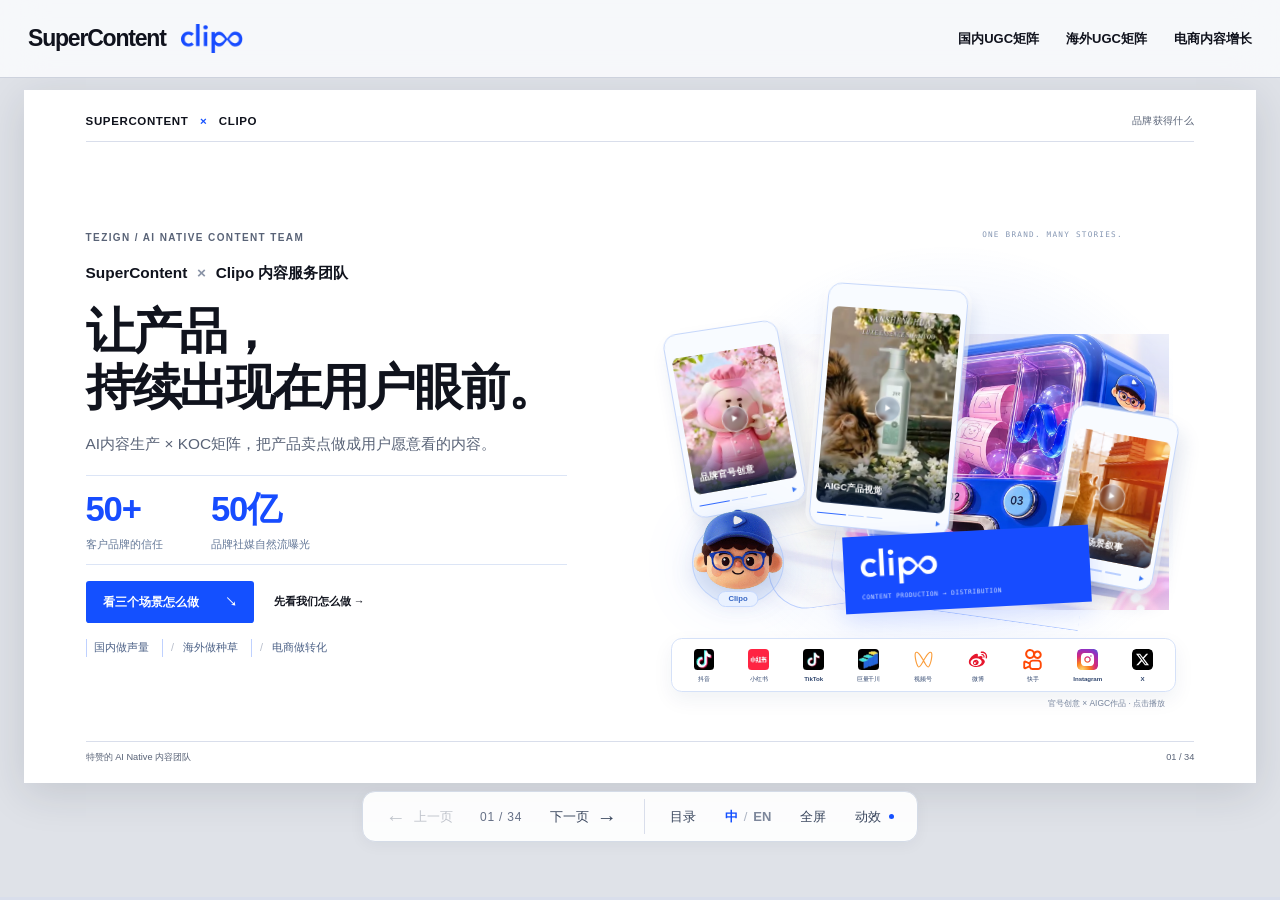
==== commit aa4d33d3: "Make domestic matrix chapter explicit and route entries to chapter pages" ====
--- a/index.html
+++ b/index.html
@@ -548,6 +548,8 @@
 .slide-deck .algo-node{padding:20px 22px}.slide-deck .algo-node h3{font-size:24px;margin-top:14px}.slide-deck .algo-node>p{font-size:15px;line-height:1.6;margin-top:10px}.slide-deck .algo-video-art,.slide-deck .algo-audience,.slide-deck .algo-signal-art{height:93px;margin-top:16px}.slide-deck .algo-practice{margin-top:21px;padding-top:19px}.slide-deck.locale-en .algo-node>p{font-size:14px}
 /* Scenario collections: six full-height film windows, each from a distinct client brand. */
 .slide-deck .deck-canvas.deck-kind-gallery{background:#0a101b;color:#fff;--paper:#0a101b;--ink:#fff;--muted:#9baccc;--line:#26334b;--pale:#1c2940}.slide-deck .deck-kind-gallery .deck-content{inset:95px 50px 75px}.slide-deck .deck-kind-gallery .deck-brand,.slide-deck .deck-kind-gallery .deck-footer{left:50px;right:50px}.slide-deck .deck-kind-gallery .deck-heading{margin-bottom:27px}.slide-deck .deck-kind-gallery .deck-heading h2{font-size:42px;line-height:1.18;letter-spacing:-1.4px;color:#fff}.slide-deck .deck-kind-gallery .section-lead{font-size:18px;color:#98acca;max-width:1450px}.slide-deck .deck-kind-gallery .eyebrow{color:#738eb9}.slide-deck .scenario-gallery-grid{display:grid;grid-template-columns:repeat(6,minmax(0,1fr));gap:14px}.slide-deck .gallery-tile{padding:0;min-width:0;text-align:left;color:#fff;border:0;background:transparent;cursor:pointer}.slide-deck .gallery-media{height:420px;position:relative;border-radius:10px;overflow:hidden;background:#18243b;isolation:isolate;box-shadow:0 0 0 1px #dce8ff20;transition:box-shadow .3s,transform .3s}.slide-deck .gallery-media:before{content:'';position:absolute;inset:-20px;background-image:var(--gallery-poster);background-size:cover;background-position:center;filter:blur(20px) brightness(.62);z-index:-1}.slide-deck .gallery-media:after{content:'';position:absolute;inset:0;background:linear-gradient(transparent 62%,#050b18db 100%);pointer-events:none}.slide-deck .gallery-media>video{width:100%;height:100%;object-fit:contain;display:block}.slide-deck .gallery-index{position:absolute;top:13px;left:13px;font:10px Menlo,monospace;color:#fff;background:#0e193e73;backdrop-filter:blur(10px);border:1px solid #fff4;border-radius:20px;padding:5px 8px;z-index:2}.slide-deck .gallery-open{position:absolute;left:50%;top:50%;translate:-50% -50%;display:grid;place-items:center;width:49px;height:49px;border-radius:50%;background:#174cffe6;font-size:16px;opacity:0;transform:scale(.8);transition:opacity .25s,transform .25s;z-index:3}.slide-deck .gallery-client{position:absolute;bottom:16px;left:15px;right:12px;font-size:14px;line-height:1.5;z-index:2;font-weight:550;letter-spacing:.2px}.slide-deck .gallery-tile:hover .gallery-media,.slide-deck .gallery-tile:focus-visible .gallery-media{box-shadow:0 0 0 2px #7ca2ff,0 14px 32px #0005;transform:translateY(-4px)}.slide-deck .gallery-tile:hover .gallery-open,.slide-deck .gallery-tile:focus-visible .gallery-open{opacity:1;transform:scale(1)}.slide-deck .gallery-tile:focus-visible{outline:0}.slide-deck .gallery-caption{padding:15px 2px 0}.slide-deck .gallery-caption>span{display:block;font-size:11px;color:#8ca9d6}.slide-deck .gallery-caption h3{font-size:19px;line-height:1.3;margin-top:7px;letter-spacing:-.5px;color:#fff;font-weight:600}.slide-deck .gallery-caption>small{display:block;font-size:10px;line-height:1.4;color:#7a91b3;margin-top:10px}.slide-deck .gallery-caption i{float:right;font-size:17px;color:#678dee;font-style:normal}.slide-deck .gallery-bottom{display:flex;justify-content:space-between;align-items:center;border-top:1px solid #26334b;margin-top:22px;padding-top:16px;gap:30px}.slide-deck .gallery-bottom>b{font-size:13px;color:#bdccea;font-weight:450}.slide-deck .gallery-bottom>span{font-size:12px;color:#7894bd}.slide-deck.locale-en .gallery-caption h3{font-size:16px;min-height:21px}.slide-deck.locale-en .gallery-client{font-size:12px}.slide-deck.locale-en .deck-kind-gallery .section-lead{font-size:17px}.slide-deck.locale-en .deck-kind-gallery .deck-heading h2{font-size:39px}
+/* Keep the scenario name unmistakable on the domestic chapter page. */
+.slide-deck #domestic-chapter .chapter-intro-copy h2{font-size:82px;line-height:1.15;letter-spacing:-3px;margin-bottom:16px}.slide-deck #domestic-chapter .chapter-hook{font-size:27px;line-height:1.5;color:#f7f9ff;max-width:710px;margin-bottom:16px}.slide-deck #domestic-chapter .chapter-promise{font-size:20px;line-height:1.65;color:#b2c0da}.slide-deck.locale-en #domestic-chapter .chapter-intro-copy h2{font-size:65px;line-height:1.15;letter-spacing:-2px}.slide-deck.locale-en #domestic-chapter .chapter-hook{font-size:24px}.slide-deck.locale-en #domestic-chapter .chapter-promise{font-size:19px}
 
 /* Viewer navigation sits outside the fixed 16:9 slide canvas. */
 body.slide-deck{--viewer-catalog-width:320px}
@@ -867,7 +869,7 @@
 <body><a class="skip-link" href="#main">跳到正文</a><header class="app-header"><a class="wordmark" href="#opening" aria-label="SuperContent首页"><span>SuperContent</span><img src="assets/science-stage/clipo-logo.png" alt="Clipo"></a><nav class="desktop-nav" aria-label="主要场景"><a href="#domestic">国内UGC矩阵</a><a href="#overseas">海外UGC矩阵</a><a href="#conversion">电商内容增长</a></nav><div class="header-tools"><button id="motion" aria-pressed="true">动效 <i></i></button><button id="reading" aria-pressed="false">阅读</button><button id="fullscreen" aria-label="全屏">全屏</button><button id="menu-toggle" aria-expanded="false" aria-controls="contents">目录 <span>＋</span></button></div></header>
 <main id="main"></main><div class="scroll-progress" aria-hidden="true"><i id="progress"></i></div><aside id="contents" role="dialog" aria-modal="true" aria-labelledby="contents-title" hidden><header><span id="contents-title">22页 · 从品牌任务到内容结果</span><button data-close="contents" aria-label="关闭目录">×</button></header><nav id="contents-nav"></nav><div class="menu-tools"><button data-tool="reading">阅读模式</button><button data-tool="motion">切换动效</button><button data-tool="fullscreen">全屏</button></div><p>方向键逐页切换 · R 阅读 · M 动效 · F 全屏</p></aside><div id="backdrop" hidden></div>
 <dialog id="source-dialog" aria-labelledby="source-title"><header><h2 id="source-title">来源与统计口径</h2><button data-dialog-close aria-label="关闭来源">×</button></header><div id="source-content"></div></dialog><div class="sr-only" id="announcer" aria-live="polite"></div><div id="toast" role="status"></div>
-<script id="locale-en-data" type="application/json">{"01 / 历史阶段测试 · 某消费品品牌":"01 / Historical test · Consumer goods brand","01 / 开场情境":"01 / Opening scenario","01 / 有任务、有素材，还不确定方向":"01 / A brief and assets, but no clear direction","1,137次互动":"1,137 interactions","1,565条分发 / USD 1.51 CPM":"1,565 posts distributed / USD 1.51 CPM","1,821条 × 同窗均播 ≈ 2,946,618次总播放":"1,821 posts × average views in the same period ≈ 2,946,618 total views","1000万次曝光":"10M impressions","10类脚本合计1,565条、32,573,192次曝光、157,995次互动。赛事结果类300条、12,631,320次曝光、113,713次互动。前期POC为103条、1,128,476次曝光；剔除播放大于10万的2条后，剩余101条、175,458次曝光。六国活动剔除大于10万的50条后，剩余1,515条、4,315,624次曝光。":"10 script types: 1,565 posts, 32,573,192 impressions and 157,995 interactions. Match results: 300 posts, 12,631,320 impressions and 113,713 interactions. Initial POC: 103 posts and 1,128,476 impressions; excluding 2 posts above 100,000 views leaves 101 posts and 175,458 impressions. The six-country campaign excludes 50 posts above 100,000 views, leaving 1,515 posts and 4,315,624 impressions.","12,631,320次曝光":"12,631,320 impressions","120条冰箱场景 B内容":"120 refrigerator scenario B posts","122条内容":"122 posts","123条洗衣场景内容":"123 laundry scenario posts","150条内容":"150 posts","180条产品对比内容":"180 product comparison posts","180条内容":"180 posts","1万元":"RMB 10,000","2,030,868次曝光":"2,030,868 impressions","2025.11.24—12.31；账号与内容组合不同。":"2025.11.24—12.31; account and content mixes differ.","2026-06-30交付记录 / 内部交付记录":"2026-06-30 delivery record / Internal delivery log","2026-09-29/09-30/10-26 / 消息提交记录":"2026-09-29/09-30/10-26 / Submission messages","2026-11-09 案例库归档作品 · 源日期未标明 / 案例库归档作品 · 源日期未标明":"2026-11-09 case library archive · Original date unspecified / Archived work · Original date unspecified","2026.07.01—08.13；含自然流与赛马投流。":"2026.07.01—08.13; includes organic reach and paid variant testing.","2026年提交记录；未做资产去重，不相加作独立成片或验收数。":"2026 submission records; assets are not deduplicated. Do not total these as unique or accepted videos.","20多个国家矩阵经验":"Matrix experience across 20+ countries","270条内容":"270 posts","5,291次互动":"5,291 interactions","5,502,215次曝光":"5,502,215 impressions","500万次曝光":"5M impressions","6账号 / 382条发布 / 76,509次观看":"6 accounts / 382 posts published / 76,509 views","7,361次互动":"7,361 interactions","728次互动":"728 interactions","9,452次互动":"9,452 interactions","90条测评切片内容":"90 review clip posts","AIGC产品场景":"AIGC product scenes","AI数字人口播":"AI avatar presentation","CONTENT INSIGHT / 历史样本的启发":"CONTENT INSIGHT / Lessons from past work","CONTENT INSIGHT / 脚本贡献":"CONTENT INSIGHT / Script contribution","ID / 印度尼西亚":"ID / Indonesia","SCRIPT LAB / 改写示例":"SCRIPT LAB / Rewrite examples","UGC与KOC怎样配合":"How UGC and KOC work together","UGC矩阵方法与本轮方案":"UGC matrix method and campaign plan","UGC表达由内容工厂制作，KOC矩阵账号承载发布与验证；真实体验、演示与AI创意各有依据。":"The content factory produces UGC-style content; KOC matrix accounts publish and test it. Real experiences, demonstrations and AI concepts each need supporting evidence.","一套内容方法，":"One content approach.","一批已有素材":"A set of existing assets","不同行业，不同表达。":"Different industries. Different stories.","专家判断":"Expert assessment","两个已观察项目阶段的均播对照，按统一线性纵轴绘制；不是逐条发布曲线。预算、国家与内容组合不同，不作单因素归因。":"Average views across two observed project stages, using one linear scale; not a post-by-post timeline. Budgets, countries and content mixes differ, so no single-factor attribution is made.","个账号":"accounts","互动贡献占比":"Share of interactions","产品依据与项目负责":"Product facts and project ownership","产品卖点":"Product benefits","产品场景接住具体需求。":"Product scenarios make it relevant.","产品对比占总曝光0.8%":"Product comparisons: 0.8% of total impressions","产品对比曝光占比":"Product comparison impression share","人群 × 使用场景":"Audience × Use case","人群、产品事实、素材缺口与本轮目标。":"Audience, product facts, asset gaps and campaign goals.","人群场景表 / 选题 / 脚本与镜头表":"Audience/use-case map / Topics / Scripts and shot lists","什么产品证据回答顾虑":"Which product evidence answers the concern","仅以CPM10元测算的报价示例，非历史成绩或效果保证。正式方案核对内容、执行范围、费用组成与未达处理。":"Illustrative quote at CPM CNY 10, not past results or a performance guarantee. The final proposal confirms content, scope, cost breakdown and remedies for shortfalls.","从首批内容开始":"Start with the first batch","作品节选":"Work excerpt","作品节选 / 3.8秒":"Work excerpt / 3.8 sec","作品节选 / 8.0秒":"Work excerpt / 8.0 sec","作品节选 / 8.2秒":"Work excerpt / 8.2 sec","保留":"Keep","候选组合空间":"Possible combinations","先看信号，再决定下一步。":"Read the signals, then choose the next step.","先确认结构和变量，再批量展开；批次能追溯，投后才有办法复盘。":"Confirm the structure and variables before scaling production. Traceable batches make post-campaign review possible.","先让人认出：这说的是我。":"Help people see themselves in the story.","全量单条均播变化":"Change in average views per post, all posts","全量均播":"Average views, all posts","六国活动 / 1,565条":"Six-country campaign / 1,565 posts","六国活动记录1,565条分发、32,573,192次曝光、总费用USD49,160；按合计数测算CPM USD1.51。":"The six-country campaign records 1,565 distributions, 32,573,192 impressions and USD49,160 in total fees; calculated blended CPM: USD1.51.","关键时刻有准备":"Ready when it matters","关闭作品":"Close video","具体负责人和实际投入，在项目启动时确认。":"The named owner and actual staffing are confirmed at kickoff.","内容候选 / 模板 / 版本":"Content options / Templates / Versions","内容工厂":"Content factory","冰箱场景 A":"Refrigerator scenario A","冰箱场景 B曝光占比":"Refrigerator scenario B impression share","准备：主推SKU与获准卖点、现有素材、目标平台/国家、内容或曝光范围、审核与数据接口。":"Prepare: priority SKU and approved claims, existing assets, target platforms/countries, content or impression scope, review process and data access.","出行设备":"Travel devices","出门前，先把设备要用的型号核对一遍。":"Before heading out, check the battery type your device needs.","分开测，才知道该复制什么。":"Test separately to see what to replicate.","切换到中文":"Switch to Chinese","切换到英文":"Switch to English","创意Demo / 6.7秒":"Creative demo / 6.7 sec","创意与制作":"Creative and production","到商品页核对型号和组合，按实际需要选择。":"Check types and bundles on the product page, then choose what you need.","剔除播放＞10万的内容后":"Excluding posts with \u003e100,000 views","剔除高点后均播变化":"Change in average views, excluding high-view posts","卖点证据 × 真实权益 × 行动":"Benefit evidence × Verified offer × Action","历史作品示意不同场景内容":"Past work illustrating different content scenarios","历史项目归档，单支交付日期未注明 / 历史项目成片":"Historical project archive; individual delivery date unspecified / Historical finished video","原片列在原项目文档“50条交付视频部分成片展示”中，对应电商短视频内容。":"The original appears under “Selected Videos from a 50-Video Delivery” in the project document, as e-commerce short-form content.","原片收录在历史海外内容案例文档，采用生活问题、功能混剪和当地语言表达。":"The original appears in a historical overseas-content case document, using everyday problems, feature edits and local-language messaging.","原片来自内容生产排期，同一记录含作品附件，状态为已交付。":"The original video is attached to the same production-schedule record, marked delivered.","发布、观看、商品曝光分别呈现；不使用口径不一致的GMV或ROI。":"Posts, views and product impressions are reported separately. GMV and ROI with inconsistent definitions are excluded.","发布条次":"Posts published","各国CPM参考会在正式报价前核对；地图与价格按项目日期、币种和费用范围使用。":"Verify country CPM references before the formal quote. Apply map data and pricing for the project’s date, currency and fee scope.","同一产品作品的第1个静帧":"Frame 1 from the same product video","同时考虑：刷到后能记住品牌，搜索时有信息可看，进一步了解时有内容承接。":"Build for brand recall in the feed, useful information in search and content that supports further consideration.","同组均播 1,505 / 仅反映该活动组合":"Group average: 1,505 views / Reflects this campaign mix only","同组均播 2,399 / 仅反映该活动组合":"Group average: 2,399 views / Reflects this campaign mix only","同组均播 5,734 / 仅反映该活动组合":"Group average: 5,734 views / Reflects this campaign mix only","品牌把产品讲准，内容工厂把表达做开，账号矩阵把不同版本带到不同人群面前。每一轮的反馈，再决定下一批。":"The brand confirms product facts, the content factory develops the creative, and the account matrix brings variants to different audiences. Each round of feedback shapes the next batch.","国内UGC矩阵 / 代表项目阶段战报":"China UGC matrix / Selected project results","国内UGC矩阵 / 表达方法":"China UGC matrix / Messaging methods","国内UGC矩阵 / 规模与表现":"China UGC matrix / Scale & performance","国内UGC矩阵 ↗":"China UGC matrix ↗","国内UGC矩阵交付节点":"China UGC matrix delivery stages","国内产品场景":"Product scenarios for China","国内作品来源":"China work sources","国家内容包 + 质检表":"Country content pack + QA checklist","国家结果 + 下批安排":"Country results + Next-batch plan","国家脚本 + 审阅记录":"Country scripts + Review log","场景怎样接到产品证据":"How scenarios lead to product evidence","多轮仍不匹配":"Still off target after several rounds","宠物零售｜门店与产品展示":"Pet retail | Store & product showcase","客户直接名称所在镜头已截去；不与发布或效果汇总对应。 2.917s Silent excerpt.":"Shots naming the client have been removed; not linked to aggregate publishing or performance results. 2.917s Silent excerpt.","家庭备用":"Household spares","对齐任务":"Align on the brief","小批验证":"Small-batch testing","小规模先找到值得继续的方向。":"Find a direction worth pursuing at small scale.","带标签成片与版本包":"Tagged videos and version pack","带设备出门，需要提前确认电池规格和备用量。":"Before taking a device out, check battery specifications and how many spares you need.","幻灯片翻页":"Slide navigation","开场":"Opening","开场 × 句序 × 镜头结构":"Opening × Copy sequence × Shot structure","强视觉开场，把卖点接进来。":"Lead with a visual. Bring in the benefit.","当前浏览器不支持全屏，可使用阅读模式。":"Fullscreen is unavailable in this browser. Use reading mode.","快手":"Kuaishou","怎么讲":"How to tell it","成片包 + 素材ID":"Finished video pack + Asset IDs","扩大内容与曝光":"Expand content and reach","批次复盘 + 复制包":"Batch review + Replication pack","把“参数好”翻译成“什么时候用、为什么买”。":"Turn strong specifications into clear use cases and reasons to buy.","把品牌卖点，":"Put product benefits","把当地用户的问题、语言和生活方式接到产品上。总部资料统一，表达逐国确认，测试和复盘也按国家看。":"Connect the product to local questions, language and everyday life. Keep one shared fact base, approve copy country by country, and test and review results by market.","把有效结构持续做成内容":"Keep producing content from proven structures","把结构测试，做成可执行的批次。":"Turn structure tests into production batches.","把脚本、成片、账号和数据对应起来。不能只挑一条最高值，也不把发布多等同于有效。":"Link scripts, finished videos, accounts and data. Assess more than the top result; more posts alone do not prove effectiveness.","抖音":"Douyin","拍清电池仓型号、包装规格与对应设备。":"Show the battery compartment label, pack specifications and matching device clearly.","持续供给":"Ongoing content supply","按国家组合和曝光档位报价。各国CPM参考写明日期、币种和费用范围；全球CPM地图用于报价前核对。":"Quote by country mix and impression tier. Specify the date, currency and fee scope for each CPM reference; check the global CPM map before quoting.","按型号与使用情境整理内容资产，支持持续供给。":"Organize content assets by model and use case to support ongoing production.","按型号与使用情境组织素材，留下可继续展开的内容资产。":"Organize assets by model and use case so future content can build on them.","按约定账号画像小批验证，素材ID连接脚本与账号。":"Test small batches against agreed account profiles, using asset IDs to link scripts and accounts.","按这一轮的任务，":"Scope the task.","放大好结构":"Scale effective structures","放大播放出行创意｜水墨骑行Demo":"Enlarge and play: Travel concept | Ink-wash cycling demo","放大播放海外矩阵｜当地表达与功能混剪":"Enlarge and play: Overseas matrix | Local copy and feature montage","新创意":"New concepts","新品上市 / 活动造势 / 日常声量":"Product launches / Campaign buzz / Ongoing visibility","新增SKU / 国家资料核对":"New SKUs / Country fact checks","方向键逐页切换 · R 阅读 · M 动效 · F 全屏":"Arrow keys: Slides · R: Reading · M: Motion · F: Fullscreen","明确为创意演示，不扩大为已履约或投后效果。 7.792s Silent excerpt.":"A creative demo; not evidence of fulfilled delivery or campaign results. 7.792s Silent excerpt.","有可比数据 · 表现有效":"Comparable data · Effective performance","有娃玩具":"Toys at home","有限素材，":"Limited assets.","本土表达":"Local expression","本方案统一了栏目、样稿、批次交付和复盘的建议字段及确认点。":"This proposal defines recommended fields and checkpoints for content series, samples, batch delivery and reviews.","本轮每国内容包，应交什么":"What each country pack should include","条AB测试成片":"A/B test videos","条历史分发记录":"historical posts distributed","条发布":"posts","条发布 / 492个账号":"posts published / 492 accounts","条累计交付记录":"videos recorded as delivered, cumulative","某出行品牌 / 平台发布与播放记录":"Travel brand / Platform publishing and view records","某出行品牌 / 抖音":"Mobility brand / Douyin","某粮油品牌三次成片提交消息":"Three finished-video submission messages for a grain and cooking oil brand","样片 + 测试记录":"Sample video + Test log","案例与方法目录 ↗":"Cases and methods ↗","次商品曝光":"product impressions","每条写清想验证什么，保留可比较的版本。":"Define what each video tests and retain comparable versions.","每条的表现也要看。":"Then look at performance per post.","沿着使用情境，找到购买理由。":"Find reasons to buy in everyday use.","洗衣场景":"Laundry scenario","洗衣场景占总曝光13.8%":"Laundry scenarios: 13.8% of total impressions","测试场景：有娃玩具 / 样片确认后再测试":"Test scenario: Toys at home / Test after sample approval","海外UGC矩阵 / 两阶段复盘":"Overseas UGC matrix / Two-phase review","海外UGC矩阵 / 脚本贡献":"Overseas UGC matrix / Script contributions","海外UGC矩阵 / 逐国方法":"Overseas UGC matrix / Country-by-country approach","海外UGC矩阵交付节点":"Overseas UGC matrix delivery stages","热点与品牌":"Trends and brand relevance","玩具突然没电，家里有同型号备用吗？":"The toy's batteries are dead. Do you have the right spares?","生产结构可以复用；内容供给和效果目标，要按平台分别算。":"Production structures can be reused; content volumes and performance targets need separate platform plans.","生活场景":"Everyday scenarios","用Clipo匹配SKU和素材，让确认结构批量展开。":"Use Clipo to match SKUs and assets, then produce approved structures in batches.","用户任务":"User needs","用户任务、开场、产品证据、品牌露出和下一步。":"User need, opening, product evidence, brand presence and next step.","用用户视角的内容表达、KOC矩阵账号和持续测试，让品牌被看见，让购买理由被看懂。":"Audience-led content, KOC matrix accounts and ongoing testing help people notice the brand and understand why to buy.","用真实可用的产品镜头回答，不只念参数。":"Answer with usable footage of the actual product, beyond specifications.","电商使用场景":"E-commerce use cases","电商内容增长 / 案例集":"E-commerce content growth / Cases","电商内容增长交付节点":"E-commerce content growth delivery stages","电商短视频项目阶段总结":"E-commerce short-video project-stage review","盘点商品":"Review the product range","目标人群、主推SKU、传播节点、素材与判断口径。":"Target audience, priority SKU, campaign moments, assets and evaluation criteria.","看三个场景怎么做":"Explore the three scenarios","看数据再复制":"Review data before replicating","看连续反馈，决定复制、改版或换方向。":"Review feedback over time to decide whether to replicate, revise or change direction.","确认样片 / 账号与版本计划 / 发布记录":"Approved sample / Account and version plan / Publishing log","空调场景":"Air-conditioning scenario","策略、测试规划、分析与复盘列工作项；媒体预算、投放与交易由客户或代理负责。":"Strategy, test planning, analysis and reviews are scoped as work items. The client or agency handles media budgets, ad placement and transactions.","累计交付6,800条的周报记载。":"Weekly report recording 6,800 videos delivered cumulatively.","统一产品依据 / 专业制作与质检":"Shared product facts / Professional production and QA","统计关系，不能单独推算品牌增量":"Statistical relationship; insufficient to estimate incremental brand impact","继续拆":"Examine further","脚本、版本、投放素材ID能够对应。":"Scripts, versions and ad asset IDs can be linked.","脱敏展示片段 · 静音 / 5秒":"Anonymized showcase excerpt · Silent / 5 sec","让对的人看懂，让购买理由有证据。":"Reach the right people with evidence-backed reasons to buy.","让用户有话可说的入口":"Give people a reason to join the conversation","话题先与产品、人群和本轮任务有关，再用Clipo混剪展开不同开场、场景与镜头组合。":"Start with a topic relevant to the product, audience and brief. Use Clipo to develop different openings, scenarios and shot combinations.","谁在什么时候会需要":"Who needs it, and when","贡献203.1万次曝光":"Contributed 2.031M impressions","贡献267.8万次曝光":"Contributed 2.678M impressions","贡献27.1万次曝光":"Contributed 271K impressions","质检与交付":"Quality assurance and delivery","质量通过":"Passed QA","赛事结果占总曝光38.8%":"Match results: 38.8% of total impressions","赛事结果曝光占比":"Match results impression share","越南":"Vietnam","这次活动中，赛事结果类贡献最大；洗衣场景与测评切片也提供了产品解释的样本。":"Match results contributed the most in this campaign. Laundry scenarios and review clips also offered examples of product explanation.","选需要的那一段服务。":"Choose the service you need.","逐国反馈、CPM口径与下批计划":"Country feedback, CPM definitions & next-batch plan","逐国赛马":"Test variants by country","通用门店场景与产品陈列的脱敏节选。":"An anonymized excerpt of generic store scenes and product displays.","重点国家启动 / 全球上新 / 当地节点":"Priority-market launches / Global releases / Local moments","阅读":"Reading","项目窗口 2025.11.24—12.31；2026.11.09回查 / 项目原始记录 / 非平台因果实验":"Project window: 2025.11.24—12.31; checked 2026.11.09 / Original project records / Not a platform-level causal experiment","食品饮料":"Food and beverage","高点提供线索；剔除高点后的日常表现，帮助判断能否复制。":"High-view posts offer clues. Performance without those peaks helps assess repeatability.","01 / 持续交付 · 某智能终端品牌":"01 / Ongoing delivery · Smart device brand","02 / 前期 POC · 同一品牌":"02 / Early POC · Same brand","02 / 平台复盘 · 某出行品牌":"02 / Platform review · Mobility brand","03 / 产品配置更多，或进入新国家":"03 / More configurations or new countries","03 / 真实作品 · 脱敏节选":"03 / Actual work · Anonymized excerpts","100万元":"RMB 1M","10月26日36条、9月29日10条、9月30日10条，分别为项目群当批成片提交记录。":"Project-group submission records: 36 finished videos on Oct 26, 10 on Sep 29, and 10 on Sep 30, each for its respective batch.","10类脚本 / 总曝光贡献 · 点击看结构数据":"10 script types / Share of total impressions · Click for breakdown","113,713次互动":"113,713 interactions","12,700条 × 同窗均播 ≈ 6,735,593次总播放":"12,700 posts × same-period mean views ≈ 6,735,593 total views","120条内容":"120 pieces of content","122条空调场景内容":"122 air-conditioner scenario videos","123条内容":"123 pieces of content","150条全品类场景 B内容":"150 category-wide scenario B videos","1亿次曝光":"100M impressions","2,677,623次曝光":"2,677,623 impressions","2025.11.24—12.31；账号与内容组合不同，不作平台因果对照。":"2025.11.24–12.31; account and content mixes differ. This is not a causal platform comparison.","208条":"208 videos","209条":"209 videos","279,859次曝光":"279,859 impressions","300条内容":"300 pieces of content","314条":"314 videos","4,492,380次曝光":"4,492,380 impressions","4天 / 112.8万次曝光":"4 days / 1.128M impressions","5万元":"RMB 50K","6账号发布382条，含约12%养号视频；76,509次观看，56,096次商品曝光。":"382 posts across 6 accounts, including about 12% account-building videos; 76,509 views and 56,096 product impressions.","9,904次互动":"9,904 interactions","AI与Clipo":"AI & Clipo","CONTENT INSIGHT / 平台对照":"CONTENT INSIGHT / Platform comparison","KOC账号与内容版本计划":"KOC accounts & content version plan","PH / 菲律宾":"PH / Philippines","RESULTS OVER TIME / 两阶段复盘":"RESULTS OVER TIME / Two-phase review","TH / 泰国":"TH / Thailand","UGC矩阵方法":"The UGC matrix approach","一个明确目标":"One clear goal","一套产品依据，扩展更多用途":"One product fact base, more uses","一张KOC账号网络。":"One KOC account network.","一批素材，供给多个账号。":"One content batch, multiple accounts.","万次播放":"plays","万次曝光":"impressions","三大场景共用Clipo产品底座、AI版本能力和专业团队。先确认任务，再列数量、版本、周期、修改与验收。":"All three services share Clipo, AI versioning and a professional team. Confirm the task, then specify volume, versions, schedule, revisions and acceptance.","三张图来自同一作品；完整脱敏节选见「案例与洞察」。":"All three frames are from one video. See “Cases & insights” for the full anonymized excerpt.","下一步":"Next step","下一轮":"Next round","专业人员":"Professionals","两个项目阶段均播对照：全量从10956升至20814，剔除大于10万播放的内容后从1737升至2849。不是连续发布曲线。":"Mean views across two project phases: 10,956 → 20,814 overall; 1,737 → 2,849 excluding videos above 100K views. This is not a continuous posting curve.","中英文切换":"Switch Chinese / English","为什么买":"Why buy?","买玩具电池，先看电池仓里的这行字。":"Buying toy batteries? Check this line inside the battery compartment first.","事实母版、国家适配与统一版本清单为本轮归纳的交付标准，不代表每个历史项目逐项执行。":"The fact master, country adaptation and unified version list are delivery standards synthesized for this proposal, not steps verified across every past project.","产品 × 素材 × 创意":"Product × Assets × Ideas","产品对比":"Product comparison","产品展示、门店场景、AI口播、AIGC创意，点击放大看。":"Product showcases, store scenes, AI presenters and AI creative videos. Click to enlarge.","从人群与生活场景开始，开场提出一个具体问题，用产品画面和证据回答，再给下一步。":"Start with an audience and everyday situation. Open with a specific question, answer with product footage and evidence, then give a next step.","从生活问题，走到功能回答。":"From everyday problems to product answers.","从用户任务、开场、产品证据和行动组织内容，再经KOC矩阵发布验证。":"Build content around user tasks, hooks, product evidence and actions, then validate through KOC matrix publishing.","从这一段开始":"Start here","代表项目分开看，统计窗口与口径分别列示。":"Representative projects are shown separately, each with its own measurement period and definitions.","以上为建议测试路径；平台机审与推荐的判断属于工作假设，需由实际投后数据验证。":"Suggested test path. Platform moderation and recommendation behavior are working hypotheses to validate with actual campaign data.","你对接一位项目负责人":"One project lead to work with","使用复盘统计表的1,565条；源文档另有项目范围1,520条表述，未将两者合并。活动包含自然流与赛马投流。阶段、预算、国家和内容组合不同，阶段改善不等于单一方法的因果效果；暂无同口径逐条发布时间序列。":"Uses 1,565 posts from the review table; the source also states a 1,520-post project scope. These are kept separate. The campaign combined organic reach and paid creative testing. Phases, budgets, countries and content mixes differ, so improvement cannot be attributed to one method. No comparable post-level publishing time series is available.","使用演示":"Usage demo","保留好表达":"Keep strong creative approaches","保留要验证的卖点和证据":"Keep the claims and evidence to test","先定位掉在哪一步，再选择测试变量。":"Find the drop-off first, then choose a variable to test.","先找到值得继续做的表达":"Find creative approaches worth continuing","先用画面吸引注意，再让产品特点成为内容重点。":"Win attention with visuals, then bring the product features into focus.","先看我们怎么做 →":"See how we work →","先确认能重复，再逐步扩大内容量。":"Confirm repeatability, then scale content volume.","先选用户愿意聊的话，再把品牌接进去。":"Start with topics people want to discuss, then connect the brand.","全品类场景 B占总曝光16.9%":"Category-wide scenario B: 16.9% of total impressions","六国历史活动分发记录，2026.07.01—08.13；条数不是去重创意数或各国曝光。来源为复盘和验收请求，客户终验另核。":"Six-country campaign distribution records, 2026.07.01–08.13. Counts are neither unique creative assets nor country-level impressions. Sources: project review and acceptance request; final client acceptance requires separate verification.","六国活动 2026.07.01—08.13；2026.11.09回查 / 原始复盘统计表与本页计算":"Six-country campaign, 2026.07.01–08.13; checked 2026.11.09 / Original review table and calculations on this page","关闭来源":"Close sources","内容与账号":"Content & accounts","内容工厂统一制作与质检；按账号画像、国家和内容用途安排版本。账号与发布范围在合作前确认。":"Content Factory handles production and quality checks, tailoring versions to account profiles, countries and uses. Confirm accounts and publishing scope before engagement.","内容运营":"Content operations","内容运营服务费 ＋ 脚本 / 成片 / 版本数量":"Content operations fee + script / video / version quantities","冰箱场景 A占总曝光6.2%":"Refrigerator scenario A: 6.2% of total impressions","冰箱场景 B":"Refrigerator scenario B","出行创意":"Mobility creative","出行创意｜水墨骑行Demo":"Mobility creative | Ink-painting cycling demo","分国、分SKU版本与质检清单":"Country & SKU versions with QA checklist","列设备、拍电池仓、对照包装，回答出行准备问题。":"List the devices, film their battery compartments and compare the packaging to answer travel-prep questions.","加载未完成，请重试。":"Loading incomplete. Please retry.","千川":"Qianchuan","千川内容增长":"Qianchuan content growth","千川内容增长 ↗":"Qianchuan content growth ↗","印度尼西亚":"Indonesia","历史交付展示 · 2025.04.14—17。本片与案例统计未逐支对应。":"Past delivery showcase · 2025.04.14–17. This video is not individually matched to the case statistics.","变成有方向的创意测试。":"into a clear creative test.","同一产品作品的第2个静帧":"Second still from the same product video","同一产品，多种表达，小批比较。":"One product. Multiple approaches. Small-batch comparisons.","同一品牌，逐国组织内容与分发。":"One brand, with content and distribution organized country by country.","同窗平均播放：抖音1618.1，快手530.4。非同账号同内容对照实验。":"Same-period mean views: Douyin 1,618.1; Kuaishou 530.4. Accounts and content were not held constant in a controlled experiment.","同窗总播放 ÷ 发布条次":"Total views in period ÷ number of posts","同组均播 29,751 / 仅反映该活动组合":"Mean views: 29,751 / This campaign mix only","同组均播 36,523 / 仅反映该活动组合":"Mean views: 36,523 / This campaign mix only","同组均播 42,104 / 仅反映该活动组合":"Mean views: 42,104 / This campaign mix only","同组均播 7,522 / 仅反映该活动组合":"Mean views: 7,522 / This campaign mix only","品牌Brief + 产品事实表":"Brand brief + product fact sheet","品牌获得什么":"What the brand gets","回到开场 ↑":"Back to opening ↑","围绕一次上新，":"Build around the launch.","国内UGC矩阵":"China UGC matrix","国内UGC矩阵 / 交付与合作":"China UGC matrix / Delivery & collaboration","国内UGC表达形式":"China UGC formats","国内内容方法依据":"Sources for the China content approach","国内矩阵｜新品内容片段":"China matrix | New-product content excerpt","国家目标 + SKU表":"Country goals + SKU list","复制首批需求清单":"Copy first-batch requirements","定方向、选样片、核事实与成片，用反馈决定复制或改版。":"Set direction, select samples, verify facts and finished videos. Use feedback to decide what to repeat or revise.","宠物零售":"Pet retail","家庭备用、有娃家庭、拍立得使用，都能把抽象参数变成具体需求。先验证人群与情境，再复制表现好的表达。":"Home backup, families with children and instant cameras turn abstract specifications into concrete needs. Validate the audience and situation first, then repeat effective approaches.","家电":"Appliances","小红书":"Xiaohongshu","展示版做了品牌标识处理、节选和静音。本片未与382条阶段统计逐支对应；不据此推算成交或ROI。":"The showcase is anonymized, excerpted and muted. This video is not individually matched to the 382-post phase statistics; no sales or ROI can be inferred from it.","带一个品牌任务， 从第一批内容开始。":"Bring a brand task. Start with the first batch.","带标签交稿":"Deliver tagged content","当地生活场景":"Local everyday situations","总播放":"Total views","成片包 + 版本清单":"Finished video pack + version list","我们负责内容策略、制作和复盘；账号发布按约定执行，不包含达人采购或媒体代投。":"We handle content strategy, production and review. Account publishing follows the agreement; influencer procurement and media buying are excluded.","截至2026-09-30 / 交付记录":"As of 2026-09-30 / Delivery records","截至2026.09.30；非发布数、曝光或终验数。":"As of 2026.09.30; not counts of published posts, impressions or final acceptances.","扩SKU / 扩国家":"Add SKUs / countries","批次交付与滚动改版":"Batch delivery & ongoing revisions","把“多做几条”，":"Turn 'make more videos'","把品牌业务任务翻译成要验证的内容问题。":"Turn brand business goals into content questions to test.","把商品特点，放回使用场景。":"Show product features in real use.","把服务范围与报价讲清楚。":"Make the service and quote clear.","把每一轮内容变成可比较的测试，持续找到更值得投的表达。":"Make every content round a comparable test to find creative approaches worth more investment.","投放预算、上线和交易由客户或代理负责。平台识别人群与新素材推荐作为测试假设，用账户反馈验证。":"The client or agency owns ad budgets, launch and transactions. Audience recognition and new-creative recommendations are test hypotheses, validated through account feedback.","拍立得使用":"Instant camera use","按国家、品类和脚本结构归档，让下一轮有内容可选、有数据可比。":"Archive by country, category and script structure, so the next round has content to use and data to compare.","按平台，组织内容供给。":"Organize content supply by platform.","按设备说明和实际用量选择，不泛称通用适配。":"Choose by device instructions and actual usage; avoid blanket compatibility claims.","换人群情境或选题方向":"Change audience, situation or topic","接回反馈":"Collect feedback","提出测试":"Propose tests","放大播放国内矩阵｜新品内容片段":"Enlarge: China matrix | New-product content excerpt","放大播放宠物零售｜门店与产品展示":"Enlarge: Pet retail | Store & product showcase","数据不足先补数据，不急着判成败。":"If data is insufficient, gather more before judging success.","数据复盘 / 下批行动":"Data review / Next-batch actions","整理、匹配、展开候选、批量初检和归档。":"Organize, match, generate options, run initial batch checks and archive.","既有会议与复盘要求从上轮分析提出假设，再按同一统计窗口验证。":"Existing meeting and review records call for hypotheses drawn from the previous round, then validation within a consistent measurement period.","既有客户原档采用人群、场景与表达结构的生活场景化模型。":"Existing client source files use a model built around audiences, everyday situations and narrative structure.","既有海外项目原档要求分别核对国家、SKU及国家确认意见。":"Existing overseas project files require separate checks of country, SKU and country-team approval comments.","明确重点国家、当地产品版本和曝光目标。":"Define priority countries, local product versions and impression goals.","有人看 · 购买行动不足":"Views, but too few purchase actions","有依据的卖点":"Evidence-backed selling points","有效结构是候选，不是通用保证。":"Effective structures are test candidates, not universal guarantees.","未去重，不累加为有效素材总量；不等于客户验收、上线投放或转化效果。":"Not deduplicated or added into a total of usable assets. Does not establish client acceptance, campaign launch or conversion results.","本土化，先找到当地用户的使用理由。":"Localization starts with a local reason to use the product.","机器把选择做多，":"AI expands the options.","条发布 / 99个账号":"posts / 99 accounts","来源与统计口径":"Sources & measurement definitions","某出行品牌 / 快手":"Mobility brand / Kuaishou","样片 + 确认记录":"Sample video + approval record","每个国家各自说通。":"A local story for each country.","每个节点，都有东西可收。":"A deliverable at every stage.","每条平均播放 / 次":"Mean views per post","沉淀什么":"What carries forward","泰国":"Thailand","测评切片占总曝光11.4%":"Review clips: 11.4% of total impressions","测评切片曝光占比":"Review clips: share of impressions","测试场景：家庭备用 / 样片确认后再测试":"Test scenario: home backup / Test after sample approval","海外UGC矩阵":"Overseas UGC matrix","海外UGC矩阵 ↗":"Overseas UGC matrix ↗","海外国家适配依据":"Sources for country adaptation","海外生活问题":"Everyday problems abroad","海外矩阵｜当地表达与功能混剪":"Overseas matrix | Local messaging & feature edit","热点带来讨论入口，":"Trends open the conversation.","热点服务品牌任务，再用Clipo展开不同开场与结构。":"Use trends to serve the brand task, then develop different hooks and structures in Clipo.","热点要与品牌和产品有关。":"Trends must relate to the brand and product.","版本表 + 发布计划":"Version list + publishing plan","特赞的 AI Native 内容团队":"Tezign’s AI Native content team","玩具使用不中断":"Keep toys running","用什么角度引出购买理由":"Which angle gives people a reason to buy?","用看得见的使用情境承接产品；下一步应测试不同购买理由。":"Connect the product to visible usage situations; next, test different reasons to buy.","用真实镜头对照设备需要的型号和商品规格。":"Use real footage to compare the device’s required battery type with product specifications.","电商内容增长 / 交付与合作":"E-commerce content growth / Delivery & collaboration","电商内容增长 / 变量测试":"E-commerce content growth / Variable testing","电商内容增长 / 测试决策":"E-commerce content growth / Test decisions","电商内容增长 / 购买理由":"E-commerce content growth / Reasons to buy","目录":"Contents","目标、排期、交稿、反馈， 有人完整接住。":"Goals, schedules, delivery and feedback—one person owns the full handoff.","看反馈":"Review feedback","看实际成片，核产品、品牌、规格与可用文件。":"Review the actual finished videos: product, brand, specifications and usable files.","看购买及可持续消耗，线索业务另看有效线索":"Track purchases and sustainable ad spend; for lead generation, track qualified leads","矩阵试发":"Matrix pilot posts","确认产品、国家表达和范围，按约上线并回传数据。":"Approve product facts, local messaging and scope. Launch as agreed and return performance data.","确认样片":"Approve sample","空调场景占总曝光2.1%":"Air-conditioner scenarios: 2.1% of total impressions","空调场景曝光占比":"Air-conditioner scenarios: impression share","累计交付6800条":"6,800 videos delivered to date","结构观察":"Structure observations","网络为方案示意。内容由团队制作，发布账号与授权范围按项目确认。":"The network is illustrative. The team produces the content; publishing accounts and authorization scope are confirmed per project.","脚本 + 变量清单":"Script + test variable list","脚本 / 镜头 / 确认样片":"Script / shots / approved sample","脚本与镜头规则":"Script & shot guidelines","脱敏展示片段 · 静音 / 18秒":"Anonymized excerpt · Silent / 18s","脱敏展示片段 · 静音 / 8.2秒":"Anonymized excerpt · Silent / 8.2s","节选不含直接客户名；不引用源内容中的具体事件作为本方案事实。 3.833s Silent excerpt.":"No direct client names in this excerpt. Specific events in the source are not presented as facts of this proposal. 3.833s silent excerpt.","让总部的一套产品资料，变成每个国家拿得到、用得上的内容包。":"Turn one HQ product information set into usable content packs for every country.","让有效结构持续长出来":"Keep developing effective structures","让每轮品牌传播，有一批可发、可测、能接着用的内容。":"Give each brand campaign content to publish, test and reuse.","该国在售SKU与获准卖点":"Locally available SKUs & approved claims","请复制页面上的准备清单":"Copy the preparation checklist on this page","贡献1263.1万次曝光":"Contributed 12.631M impressions","贡献28.8万次曝光":"Contributed 288K impressions","贡献370.1万次曝光":"Contributed 3.701M impressions","贡献550.2万次曝光":"Contributed 5.502M impressions","账号规模、内容组合和分发条件不同，不能据此推导某平台天然更好。选题线索来自脚本与项目复盘，不冒充本轮全片审听结论。":"Account scale, content mix and distribution conditions differ; these results do not establish that one platform is inherently better. Topic leads come from scripts and project reviews, not a full viewing and audio review in this round.","购买前最常见的疑问，能用画面回答吗？":"Can visuals answer the questions people ask before buying?","购买理由可以很不一样。":"Different reasons to buy.","赛事结果":"Event results","跑出能复制的购买理由。":"Find reasons to buy that can be repeated.","跳到正文":"Skip to content","这一节点交付":"Delivered at this stage","这个热点，为什么与你的品牌有关？":"Why does this trend matter to your brand?","选国家":"Choose countries","选开场、叙事和证据，让人愿意看、看得明白。":"Choose hooks, narratives and evidence that make people want to watch and help them understand.","逐国复盘":"Review by country","量要做出来，":"Look at output volume.","锁定SKU、优惠与统计窗口":"Fix the SKU, offer & measurement period","门店与产品展示":"Store & product showcase","阅读模式":"Reading mode","面对多SKU、多配置和多国家，用确认过的资料统一匹配与初检，再由专业人员核事实、选样片、看实际成片。":"Across SKUs, configurations and countries, use approved materials for consistent matching and initial checks. Professionals then verify facts, select samples and review the actual finished videos.","顶部品牌文字裁去，瓶身直接名称处理；产品外观保留。 8.0s Silent excerpt.":"Top brand text cropped; direct name on the bottle anonymized; product appearance retained. 8.0s silent excerpt.","食品饮料｜数字人口播":"Food & beverage | Avatar presentation","首批任务选择":"Choose the first-batch task","首批测试成片与复盘":"First-batch test videos & review","首批需求清单已复制":"First-batch requirements copied","01 / 六国活动 · 某家电品牌":"01 / Six-country campaign · Appliance brand","02 / 产品进入":"02 / Introduce the product","02 / 已有数据支持，需要稳定加量":"02 / Evidence supports steady scaling","02 / 批次交付 · 某粮油品牌":"02 / Batch delivery · Grain & cooking-oil brand","03 / 特点呈现":"03 / Show the features","1,121次互动":"1,121 interactions","1,565条 / 3,257.3万次曝光 / 15.8万次互动；2026.07.01—08.13，包含自然流与赛马投流。结构贡献不能拆成单一内容方法的因果效果。":"1,565 videos / 32.573M impressions / 158,000 interactions; 2026.07.01–08.13, including organic and competitive paid testing. Contributions by structure do not establish the causal effect of any single content method.","1,876次互动":"1,876 interactions","100万次曝光":"1M impressions","10万元":"RMB 100,000","120条显示技术内容":"120 display-technology videos","2025.04.14—17原文栏目 / 历史交付展示":"2025.04.14–17 source section / Historical deliveries","2026-05-25—05-28 / 短周期POC":"2026-05-25–05-28 / Short POC","2026-07-01—08-13 / 内部复盘已核口径":"2026-07-01–08-13 / Definitions verified in internal review","2026-11-09 / 方案归纳 / 待项目验证":"2026-11-09 / Proposal synthesis / Project validation pending","2026-11-09 创意Demo · 非客户效果案例 / 创意Demo · 非客户效果案例":"2026-11-09 Creative demo · Not a client results case / Creative demo · Not a client results case","2026.05.25—28；前期阶段，不是另一个客户。":"2026.05.25–28; an earlier phase of the same client project.","24页 · 从品牌任务到内容结果":"24 slides · From brand tasks to content results","270,881次曝光":"270,881 impressions","270条冰箱场景 A内容":"270 refrigerator scenario A videos","287,893次曝光":"287,893 impressions","3,700,550次曝光":"3,700,550 impressions","300条赛事结果内容":"300 event-results videos","312条":"312 videos","3C数码":"Consumer electronics","699,603次曝光":"699,603 impressions","7,412次互动":"7,412 interactions","90条全品类场景 A内容":"90 cross-category scenario A videos","90条内容":"90 videos","AI Native团队与交付流程依据":"Sources: AI Native team & delivery process","AI Native团队分工":"AI Native team roles","AIGC创意Demo":"AIGC creative demo","AI制片":"AI production","Brief / 人群 / 测试计划":"Brief / Audience / Test plan","CREATIVE TEST SPACE / 组合规划":"CREATIVE TEST SPACE / Combination planning","Clipo 内容服务团队":"Clipo content services team","KOC矩阵账号":"KOC matrix accounts","MY / 马来西亚":"MY / Malaysia","SG / 新加坡":"SG / Singapore","SKU / 配置 / 卖点证据 / 可用素材 / 确认版本":"SKU / Specs / Claim evidence / Available assets / Approved version","SuperContent Clipo｜UGC矩阵与内容增长":"SuperContent Clipo | UGC Matrix & Content Growth","SuperContent首页":"SuperContent home","VN / 越南":"VN / Vietnam","一个主推SKU":"One priority SKU","一位负责人，":"One accountable lead","一条算得清的关系":"A formula you can check","上一页":"Previous","下一页":"Next","不同行业 / 视频作品墙":"Across industries / Video gallery","专业团队把交付做稳。":"Our team makes delivery dependable.","主要场景":"Key use cases","事实核对 / 版本 / 交付表":"Fact checks / Versions / Delivery tracker","交付排期标记已交付 · 2026-06-30。本片与案例统计未逐支对应。":"Marked delivered in the schedule · 2026-06-30. This video has not been matched individually to the case metrics.","产品与素材诊断":"Product & asset review","产品证据":"Product evidence","产品说法、画面证据、节奏和规格逐项确认。":"Confirm claims, visual evidence, pacing and specs one by one.","产品问答":"Product Q&A","人群 × 时刻 × 用途":"Audience × Moment × Use","人群与使用情境":"Audience & use context","从前期POC到六国活动，既看全量，也看剔除播放大于10万的内容后的平均表现。":"From the early POC to the six-country campaign, review both the full set and average performance excluding videos with over 100,000 views.","以上为已核实的代表项目快照，不是国内业务全量统计；不跨项目、跨窗口加总。":"Verified snapshots of selected projects, not the full China business. Do not aggregate across projects or reporting windows.","作品节选 / 18.0秒":"Video excerpt / 18.0 seconds","作品节选 / 2.9秒":"Video excerpt / 2.9 seconds","保留结构，展开新版本":"Keep the structure. Create new versions.","做内容":"Create content","做好表达":"Craft the message","做本土表达":"Localize the message","先把用户任务说清，再展开脚本。候选数量是规划空间，交付量由素材、SKU、审核和实际范围决定。":"Define the user task before writing scripts. Candidate counts define planning options; delivery volume depends on assets, SKUs, review and agreed scope.","全品类场景 A":"Cross-category scenario A","全品类场景 A占总曝光8.2%":"Cross-category scenario A: 8.2% of total impressions","全品类场景 A曝光占比":"Cross-category A: impression share","全品类场景 B":"Cross-category scenario B","全品类场景 B曝光占比":"Cross-category B: impression share","全屏":"Fullscreen","关闭目录":"Close contents","内容条次占比":"Share of content volume","冰箱场景 A曝光占比":"Refrigerator A: impression share","冰箱场景 B占总曝光0.9%":"Refrigerator B: 0.9% of total impressions","出门前，什么情况会让人想到这个产品？":"Before heading out, what would make someone think of this product?","分别比较开场、演示与结尾动作。":"Compare openings, demonstrations and closing actions separately.","分开看曝光、互动、品牌搜索与承接，数据按约回传。":"Track impressions, interactions, brand searches and conversion paths separately; report data as agreed.","切换动效":"Toggle animation","创意测试矩阵和标准产出物为本轮整理建议；上线投放与数据回传由客户或投放方负责。":"The creative test matrix and standard deliverables are recommendations for this round. The client or media buyer handles launch, media spend and data reporting.","前期 POC / 103条":"Early POC / 103 videos","动效":"Motion","千川创意测试 / 有效结构复制 / 大促内容供给":"Qianchuan creative testing / Replicate proven structures / Peak-sale content","历史测试期（完整起止未明确） / 阶段总结":"Historical test period (full dates unspecified) / Phase review","历史阶段；含养号内容，完整年份未标明。":"Historical phase; includes account-building content. Full year unspecified.","历史项目成片 · 海外案例归档。本片与案例统计未逐支对应。":"Historical project video · Overseas case archive. This video has not been matched individually to the case metrics.","参考UGC运营研究并结合本方流程改写。示意网络不是真实账号后台；不引用外部作者成绩作为本方结果。":"Adapted from UGC operations research and our own process. The illustrative network is not a real account dashboard; external authors’ results are not presented as ours.","古诗、水墨与骑行结合的AIGC创意样片。":"A creative AIGC sample combining classical poetry, ink painting and cycling.","只覆盖4天测试，同时保留含爆款和去掉爆款后的两个平均数，不代表长期表现。":"Covers only a four-day test. Averages with and without breakout videos are both shown; neither establishes long-term performance.","各国曝光 ÷ 1,000 × 各国当期CPM参考 → 国家组合方案":"Country impressions ÷ 1,000 × current country CPM reference → Country mix plan","同一个产品，":"One product.","同一产品作品的第3个静帧":"Frame 3 from the same product video","同一产品，换个用户任务。":"Same product. A different user task.","同一件商品，":"The same product.","同一份产品依据， 交给每个内容版本。":"The same product evidence, across every version.","同一平台、同一统计窗口":"Same platform and reporting period","同一海外作品的第1个静帧":"Frame 1 from the same overseas video","同一海外作品的第2个静帧":"Frame 2 from the same overseas video","同一海外作品的第3个静帧":"Frame 3 from the same overseas video","同一真实作品 / 画面结构":"One real video / Visual structure","同窗记录里，发布量与单条平均播放呈现不同组合。复盘要拆开两项，再决定下一轮怎么供给。":"Within the same reporting window, publication volume and average views form different combinations. Review them separately before planning the next batch.","同组均播 2,332 / 仅反映该活动组合":"Group avg. views: 2,332 / This campaign mix only","同组均播 36,681 / 仅反映该活动组合":"Group avg. views: 36,681 / This campaign mix only","同组均播 41,117 / 仅反映该活动组合":"Group avg. views: 41,117 / This campaign mix only","品牌与合作方":"Brands & partners","品牌事实":"Brand facts","品牌拿到":"What the brand receives","四天103条、112.8万曝光，含爆款/剔除后均播同时呈现。":"103 videos and 1.128M impressions in four days; average views shown with and without breakout videos.","国内UGC":"China UGC","国内UGC矩阵 / 案例集":"China UGC matrix / Case studies","国内UGC矩阵 / 首批方案":"China UGC matrix / First-batch plan","国内持续内容项目周报":"Weekly report: ongoing China content","在新国家、新SKU下复测":"Retest in new countries and with new SKUs","在约定KOC矩阵比较结构与表达，不混算国家条件。":"Compare structures and messaging within the agreed KOC matrix; keep country conditions separate.","在约定矩阵验证话题，保留有效方向再放量。":"Test topics in the agreed matrix; scale directions supported by results.","场景报价口径":"Scenario pricing basis","基于真实历史消费品项目选题方向的改写示例，非原已投脚本、非效果案例；产品、适配和权益须确认。":"Adapted from topic directions in real historical consumer-goods projects. Not an original published script or results case; confirm product, compatibility and offer terms.","基础均播提升64%。":"baseline views per post rose 64%.","复制有效内容":"Replicate content that works","如何合作":"How we work together","客户匿名；交付与发布、终验、效果分列。":"Clients anonymized; delivery, publication, final acceptance and results reported separately.","家里常用设备多，偶尔急用却找不到同型号电池。":"Many household devices need batteries, but the right type can be hard to find when needed.","小批内容测试":"Small-batch content test","尽量保持商品、权益和承接条件可比":"Keep products, offers and conversion paths as comparable as possible","展示版为脱敏静音节选。本片与六国汇总未逐支对应；历史档案存在不等于本片已获客户终验。":"An anonymized, muted excerpt. This video has not been matched individually to the six-country totals; an archive record does not establish client final acceptance.","展示版做了品牌标识处理、节选和静音。本片未与6,800条累计记录逐支对应；不据此宣称单片验收或传播效果。":"Brand identifiers obscured; excerpted and muted. This video has not been matched individually to the 6,800 cumulative records; no claim of individual acceptance or campaign results is made.","已交付历史作品静帧 / 分属不同项目":"Frames from historical delivered videos / Different projects","已归档作品与创意Demo分别标明。客户直接名称已处理，展示产品外观与内容形式；不把作品窗口当作投放效果统计。":"Archived work and creative demos are labeled separately. Client names are obscured; product appearance and content formats remain visible. Video previews are not campaign performance statistics.","开场与表达结构":"Opening & message structure","当地用户的问题、语言和场景":"Local users’ questions, language and contexts","我们给出首批方案、样片方向、交付清单和判断方式， 一起确认报价、排期与反馈时间。":"We provide the first-batch plan, sample direction, delivery list and evaluation method, then agree on pricing, schedule and feedback dates.","截至2026.09.30；交付量不等于发布或效果。":"As of 2026.09.30; delivered volume does not establish publication or results.","批次复盘 / 有效结构 / 下一轮计划":"Batch review / Effective structures / Next-round plan","把产品变成用户任务":"Turn products into user tasks","把问题、操作和可核对结果放在同一条片里。":"Show the problem, action and verifiable result in one video.","抖音99账号、1,821条、2,946,618次播放；快手492账号、12,700条、6,735,593次播放。同窗均播分别由播放总数除以发布条次计算。原复盘提到选购科普与规则话题等内容方向。":"Douyin: 99 accounts, 1,821 posts, 2,946,618 views; Kuaishou: 492 accounts, 12,700 posts, 6,735,593 views. Average views equal total views divided by posts within the same window. The original review mentions buying guides and rules-related topics.","报价前核对日期、币种、SKU和费用组成；此页不提供实时CPM。":"Confirm dates, currency, SKUs and cost components before quoting. This page does not provide live CPM.","持续供给，也有阶段传播实绩。":"Ongoing content, with results from specific periods.","按内容运营服务费 + 内容量报价。运营服务包括策略、测试规划、分析与复盘；脚本、成片与版本列数量。":"Price = content operations fee + content volume. Operations cover strategy, test planning, analysis and review; list script, video and version quantities separately.","按品牌这一轮的任务，":"Start with the brand's task.","按曝光档位规划：100万 / 500万 / 1000万 / 1亿。正式方案列清内容、账号发布范围、统计窗口与费用。":"Plan by impression tier: 1M / 5M / 10M / 100M. The formal proposal specifies content, account publication scope, reporting window and fees.","接住整条交付链路。":"The whole delivery chain covered.","播放国内矩阵｜新品内容片段":"Play China matrix | New-product excerpt","播放海外矩阵｜当地表达与功能混剪":"Play overseas matrix | Local messaging & feature edit","播放电商转化｜产品特点与使用场景":"Play e-commerce conversion | Features & use cases","播放真实作品":"Play real work","放大播放美妆个护｜AIGC产品场景":"Open and play Beauty care | AIGC product scenes","放大播放食品饮料｜数字人口播":"Expand food & beverage | Avatar presentation","放进用户的生活里。":"into everyday life.","新加坡":"Singapore","既有原件与会议；2026-10-27整理 / 既有经验＋本方案标准":"Existing source files & meetings; compiled 2026-10-27 / Prior experience + proposed standards","既有团队职责和SOP覆盖策略、创意、AI制作、审核、本地化协作及项目交付。":"Existing roles and SOPs cover strategy, creative, AI production, review, localization collaboration and project delivery.","显示技术":"Display technology","显示技术占总曝光0.9%":"Display technology: 0.9% of total impressions","显示技术曝光占比":"Display technology: impression share","曝光、费用、版本与确认人，在同一个窗口对得上。":"Match impressions, fees, versions and approvers within one reporting window.","曝光与费用按活动合计值统计，不能反推各国CPM或单支作品贡献；分发条数不等于客户终验或去重创意数。":"Impressions and fees are campaign totals; country CPM or individual-video contributions cannot be derived. Distribution counts do not establish client final acceptance or unique creative counts.","有反馈支持的表达，再扩场景、开场与内容量。":"Expand scenarios, openings and volume once feedback supports the message.","有娃家庭":"Families with children","有娃家庭，玩具使用频繁，购买前需要确定型号。":"Families with children use toys often and need to confirm battery size before buying.","服务怎么采购":"How to buy the service","本土脚本与样片审阅":"Local script & sample review","条结构裂变成片":"videos from structure variants","条阶段分发":"videos distributed in this phase","来源与口径 ↗":"Sources & definitions ↗","某家电品牌 / 十类脚本结构贡献与两阶段复盘":"Appliance brand / Ten script structures & two-phase review","某家电品牌六国活动复盘":"Appliance brand: six-country campaign review","某智能终端品牌 / 持续供给":"Smart-device brand / Ongoing content","查看六国历史分发记录":"View historical six-country distribution records","样片与当地审阅记录":"Samples & local review records","根据真实反馈决定复制、修改或停止。":"Use real feedback to replicate, revise or stop.","每条平均播放":"Average views per video","每条片先说清“给谁看、在什么情况下、有什么理由买”。我们把表达做成可比较的版本，再用数据决定下一批。":"Each video starts with who it is for, the situation and the reason to buy. We create comparable versions, then use data to decide the next batch.","洗衣场景曝光占比":"Laundry scenarios: impression share","测评切片":"Review clips","测试场景：出行设备 / 样片确认后再测试":"Test scenario: travel devices / Test after sample approval","海外UGC":"Overseas UGC","海外UGC矩阵 / 交付与合作":"Overseas UGC matrix / Delivery & collaboration","海外UGC矩阵 / 案例集":"Overseas UGC matrix / Case studies","海外作品来源":"Overseas work sources","海外内容POC原始复盘":"Original overseas-content POC review","热点话题":"Trending topics","用具体家务情境引出产品功能；逐国改写表达，保留产品依据。":"Use specific household tasks to introduce features. Adapt messaging country by country, keeping product evidence consistent.","电商作品来源":"E-commerce work sources","电商内容增长":"E-commerce content growth","电商内容增长 / 脚本实验室":"E-commerce content growth / Script lab","电商内容测试依据":"E-commerce content test sources","电商脚本使用场景":"E-commerce script use cases","电商转化｜产品特点与使用场景":"E-commerce conversion | Features & use cases","看观看、点击与后续表现":"Track views, clicks and downstream results","看触达、观看、点击与进房":"Track reach, views, clicks and livestream entries","看问答、对照规格，接到商品或直播内容。":"Use Q&A and spec comparisons to lead to products or livestream content.","真实反馈":"Real feedback","矩阵规模与内容表现，一起决定总播放。":"Matrix scale and content performance together determine total views.","确认同款与适配条件，再进入商品页。":"Confirm the exact model and compatibility, then open the product page.","策略与客户":"Strategy & client service","素材诊断 + 卖点证据":"Asset review + Claim evidence","给谁看":"Who it is for","美妆个护":"Beauty & personal care","美妆个护｜AIGC产品场景":"Beauty & personal care | AIGC product scenes","节点复盘 + 下批计划":"Milestone review + Next-batch plan","花卉与产品场景的AIGC归档作品节选，品牌文字已处理。":"Archived AIGC excerpt featuring flowers and product scenes; brand text obscured.","菲律宾":"Philippines","行动":"Action","补证据，改购买理由":"Add evidence. Refine the reason to buy.","规划模型，非成功数量预测":"Planning model, not a forecast of successful outputs","角色可按项目组合；不据此宣称固定专员数量、全球国家覆盖、无人值守或未经测量的效率与产能。":"Roles can be combined by project. This does not establish fixed staffing, global country coverage, unattended operation or unmeasured efficiency and capacity.","让KOC矩阵验证表达":"Test messaging through the KOC matrix","让品牌持续被看见。":"Keep the brand in view.","记住产品；需要时搜索或进一步了解。":"Remember the product; search or learn more when needed.","记录保留、修改与停止的原因，再安排下一批。":"Record why to keep, revise or stop, then schedule the next batch.","记录商品、时段、投放和落地条件":"Record product, timing, media and landing-page conditions","记录素材版本和实际消耗":"Record asset versions and actual spend","证据":"Evidence","该国有效再加量，跨国复用仍要重新核对。":"Scale after results in that country; recheck before reuse elsewhere.","语言、场景、开头和字幕分别确认。":"Confirm language, scenario, opening and subtitles separately.","贡献28.0万次曝光":"Contributed 280,000 impressions","贡献449.2万次曝光":"Contributed 4.492M impressions","贡献70.0万次曝光":"Contributed 700,000 impressions","购买理由":"Reason to buy","购买理由为基于历史选题的策略提炼，不是已验证的转化因果结论。":"Reasons to buy are strategic interpretations of historical topics, not verified causal findings about conversion.","进矩阵":"Enter the matrix","选题、脚本与确认样片":"Topics, scripts & approved samples","选题脚本 + 确认样片":"Topics & scripts + Approved samples","重新加载":"Reload","问题与演示":"Problem & demonstration","需要时，家里就有":"At home, when you need it","食品科普口播的归档作品节选，保留AI生成标识。":"Archived food-education presentation excerpt; AI-generated label retained.","首轮验证":"First-round validation","马来西亚":"Malaysia","高点之外，":"Beyond the spikes,","演示操作栏":"Presentation controls","秒":"sec","脱敏展示片段 · 静音":"De-identified silent excerpt","交付排期标记已交付 · 2026-06-30":"Marked delivered in the schedule · 2026-06-30","这支作品未与下方统计逐条对应。":"This video has not been matched individually to the statistics below.","历史项目成片 · 海外案例归档":"Historical project video · Overseas case archive","历史交付展示 · 2025.04.14—17":"Historical delivery showcase · 2025.04.14–17","实拍内容 · 静音节选":"Live-action / Silent excerpt","案例库归档作品 · 源日期未标明":"Case-library archive · Source date unspecified","客户直接名称所在镜头已截去；不与发布或效果汇总对应。":"Shots showing the client name were removed. No publication or performance total is attributed to this clip.","AI口播 · 静音节选":"AI presenter / Silent excerpt","节选不含直接客户名；不引用源内容中的具体事件作为本方案事实。":"No direct client name appears in this excerpt. Events mentioned in the original video are not presented as facts of this proposal.","AIGC作品 · 产品文字脱敏":"AIGC work / Brand text masked","顶部品牌文字裁去，瓶身直接名称处理；产品外观保留。":"The top brand title was cropped and direct bottle-label names treated. Product appearance is retained.","AIGC创意Demo · 静音节选":"AIGC creative demo / Silent excerpt","创意Demo · 非客户效果案例":"Creative demo · Not a client results case","明确为创意演示，不扩大为已履约或投后效果。":"A creative demonstration, not evidence of delivery acceptance or campaign results.","电商转化":"E-commerce conversion","让一轮上新，形成持续的品牌声量。":"Turn a launch into sustained brand visibility.","同一个产品，在不同国家各自讲通。":"Make one product clear in every market.","用有限素材，找出更多能复制的购买理由。":"Find more repeatable reasons to buy from the assets you have.","TikTok / 20多个国家矩阵经验":"TikTok / Matrix experience in 20+ countries","抖音千川 / 内容运营与素材供给":"Douyin Qianchuan / Content operations & asset production","热点与人群":"Topics & audiences","内容批量展开":"Produce content in batches","KOC矩阵验证":"Test through the KOC matrix","逐国内容适配":"Adapt content by country","赛马找到方向":"Test competing directions","按国家放量":"Scale country by country","测试脚本方向":"Test script directions","放大有效结构":"Scale effective structures","持续创意测试":"Keep testing creative","这一章：真实案例 → 内容方法 → 交付与合作":"In this chapter: Real cases → Content methods → Delivery & collaboration","国内UGC矩阵 / 章节引导":"China UGC matrix / Chapter guide","海外UGC矩阵 / 章节引导":"Overseas UGC matrix / Chapter guide","电商转化 / 章节引导":"Ecommerce growth / Chapter introduction","38天，完成万条级矩阵发布。":"10,000+ matrix posts in 38 days.","同一品牌、同一窗口，内容快速进入双平台账号网络。":"One brand, one reporting window: content distributed across account networks on two platforms.","同一项目 / 38天统计窗口":"Same project / 38-day reporting window","条发布计次":"post instances","从内容供给到矩阵发布，让一轮品牌传播快速铺开。":"From content production to matrix publishing, bring a brand campaign to market at scale.","双平台合计968.2万次播放；发布条次与播放次数分别计算。":"9.682M views across both platforms; post instances and views are counted separately.","按原复盘明确日期统计；38天为统计窗口，不代表项目从启动到验收的全周期。":"Dates follow the original review. The 38 days are a reporting window, not the full project cycle from kickoff to acceptance.","完整创意Demo":"Full creative demo","完整作品":"Full work","完整原片 · 保留原声":"Full original video · Original audio","点击观看完整作品，保留原画面与原声。项目文字已脱敏；创意Demo单独标明，作品不与投放数字逐支对应。":"Watch the full videos with original audio. Project text is anonymized; demos are labeled. Individual works are not matched to campaign totals.","从一条作品，拆出一套可复用的表达。":"Turn one work into a repeatable content structure.","从实际作品里拆开场、证据和下一步，再把可复用的结构交给Clipo展开。":"Break down the opening, evidence and next step. Use Clipo to create variants of the structure.","观看完整作品 ↗":"Watch the full video ↗","创意Demo / 方法示例":"Creative demo / Method example","实际作品 / 结构观察":"Actual work / Structure study","门店场景":"Store experience","热点创意":"Topical creative","复用":"Reuse","先用强视觉把人留下，再让产品进入画面。":"Open with a strong visual, then bring the product into view.","产品特写接卖点字幕，让这一条片讲清重点。":"Connect product close-ups to benefit captions and keep the focus clear.","保留卖点证据，换开场、节奏和场景，形成可测试版本。":"Keep the evidence. Change openings, pacing and settings to create testable variants.","从“进店发现了什么”切入，让体验带出产品。":"Start with what someone discovers in store, then let the experience introduce the product.","真实门店与商品画面，给用户一个能想象的使用情境。":"Real store and product footage makes the use context tangible.","围绕不同用户关注点重组内容，再由账号矩阵验证。":"Reassemble content around audience interests, then test across the account network.","熟悉的文化话题，先给人一个愿意看的理由。":"Use a familiar cultural theme to give people a reason to watch.","把出行产品放进同一创意场景，完成从话题到产品的连接。":"Place the mobility product inside the creative setting to connect the theme to the product.","这是创意Demo；进入矩阵前仍需确认产品事实并小批测试。":"This is a creative demo. Confirm product facts and run a small test before matrix rollout.","27页 · 从品牌任务到内容结果":"27 pages · From brand tasks to content results","国内矩阵｜新品内容作品":"China matrix | New-product video","把产品信息、拍摄片段和节奏混剪，做成账号短视频。":"Combine product details, footage and pacing into short videos for social accounts.","用生活问题引入，再接产品功能画面与当地语言字幕。":"Start with an everyday problem, then show product features with local-language subtitles.","从日常使用情境切入，用具体画面说明产品特点。":"Start with everyday use and show product features through specific scenes.","门店实拍与产品陈列的完整归档作品。":"A full archived video featuring real store footage and product displays.","完整视频按归档原文件展示；页面文字保持客户脱敏，不与发布或效果汇总对应。":"The full archived original is shown. Page text anonymizes the client; this video is not matched to publication or performance totals.","食品科普口播的完整归档作品，保留AI生成标识。":"A full archived food-education presentation; the AI-generated label is retained.","完整视频按归档原文件展示；页面文字保持客户脱敏，不引用源内容中的具体事件作为本方案事实。":"The full archived original is shown. Page text anonymizes the client; events mentioned in the video are not presented as facts supporting this proposal.","花卉与产品场景的完整AIGC归档作品。":"A full archived AIGC video featuring flowers and product scenes.","完整视频按归档原文件展示；页面文字保持客户脱敏，视频保留原有产品与品牌画面。":"The full archived original is shown. Page text anonymizes the client; original product and brand visuals remain in the video.","完整创意演示原片，不扩大为已履约或投后效果。":"The full original creative demo; it does not establish completed client delivery or campaign results.","2026-06-30交付记录":"Delivery record dated 2026-06-30","内部交付记录":"Internal delivery record","展示完整归档原片并保留原声；页面文字保持客户脱敏。本片未与6,800条累计记录逐支对应；不据此宣称单片验收或传播效果。":"Full archived original with original audio. Page text anonymizes the client. This video is not individually matched to the 6,800 cumulative records; no claim of individual acceptance or campaign results is made.","历史项目归档，单支交付日期未注明":"Historical project archive; individual delivery date unspecified","历史项目成片":"Historical project video","展示完整归档原片并保留原声；页面文字保持客户脱敏。本片与六国汇总未逐支对应；历史档案存在不等于本片已获客户终验。":"Full archived original with original audio. Page text anonymizes the client. This video is not individually matched to the six-country totals; an archive record does not establish client final acceptance.","2025.04.14—17原文栏目":"2025.04.14–17 source section","历史交付展示":"Historical delivery showcase","展示完整归档原片并保留原声；页面文字保持客户脱敏。本片未与382条阶段统计逐支对应；不据此推算成交或ROI。":"Full archived original with original audio. Page text anonymizes the client. This video is not individually matched to the phase total of 382 videos; sales or ROI cannot be inferred.","2026-11-09 案例库归档作品 · 源日期未标明":"2026-11-09 Case-library archive · Source date unspecified","展示完整归档原片并保留原声；页面文字保持客户脱敏，不与发布或效果汇总对应。":"Full archived original with original audio. Page text anonymizes the client; the video is not matched to publication or performance totals.","展示完整归档原片并保留原声；页面文字保持客户脱敏，不引用源内容中的具体事件作为本方案事实。":"Full archived original with original audio. Page text anonymizes the client; events mentioned in the video are not presented as facts supporting this proposal.","展示完整归档原片并保留原声；页面文字保持客户脱敏，视频保留原有产品与品牌画面。":"Full archived original with original audio. Page text anonymizes the client; original product and brand visuals remain in the video.","2026-11-09 创意Demo · 非客户效果案例":"2026-11-09 Creative demo · Not a client results case","完整创意演示原片并保留原声，不扩大为已履约或投后效果。":"Full original creative demo with original audio; it does not establish completed client delivery or campaign results.","代表项目阶段战报":"Selected project: phase results","规模与表现":"Scale & performance","表达方法":"Messaging methods","脚本贡献":"Script contributions","两阶段复盘":"Two-stage review","逐国方法":"Country-by-country approach","测试决策":"Test decisions","变量测试":"Variable testing","章节引导":"Chapter introduction","电商内容增长 / 章节引导":"E-commerce content growth / Chapter guide","播放国内矩阵｜新品内容作品":"Play China matrix | New-product creative","播放宠物零售｜门店与产品展示":"Play pet retail | Store & product showcase","播放出行创意｜水墨骑行Demo":"Play mobility creative | Ink-painting cycling demo","把种草做成矩阵，":"Scale product discovery.","把内容做成生意。":"Turn content into business.","国内做声量，海外逐国种草，电商测出购买理由。Clipo产品与AI Native内容团队，把一批素材做成持续可用的内容。":"Build visibility at home, local relevance abroad and reasons to buy in ecommerce. Clipo and our AI Native team turn existing assets into an ongoing content supply.","14天，完成1.24万次矩阵发布。":"12.4K matrix posts in 14 days.","短期内把内容铺开，让品牌持续出现在用户的信息流。":"Publish at scale in a short period to keep the brand in users’ feeds.","同一品牌 / 14天发布期复盘":"One brand / 14-day publication-period review","次矩阵发布":"matrix posts","次发布":"posts","两平台协同铺开，复盘记录1,554.6万次播放。":"Coordinated publishing across two platforms; the review records 15.546M views.","发布计次不等于去重创意数；平台账号分别列示。":"Post instances are not unique creative counts; accounts are listed by platform.","2025.09.01—09.14发布期；原表剔除异常播放。未提供逐条播放采集截止日，不表示全部播放都发生在14天内。":"Publication period: 2025.09.01–09.14; anomalous views excluded in the source table. Per-post view collection dates are unspecified; not all views necessarily occurred within those 14 days.","某出行品牌 · 双周矩阵复盘":"Mobility brand · Two-week matrix review","2025.09.01—09.14 / 2026.11.09回读":"2025.09.01–09.14 / Rechecked 2026.11.09","原档指标表复核":"Source metrics verified","同一项目的两张分平台表：抖音593账号、5,985次发布、2,053,419次播放；快手562账号、6,393次发布、13,492,913次播放。发布合计12,378次，播放合计15,546,332次。":"Two platform tables from one project: Douyin, 593 accounts, 5,985 posts and 2,053,419 views; Kuaishou, 562 accounts, 6,393 posts and 13,492,913 views. Total: 12,378 posts and 15,546,332 views.","14天是发布期范围，逐条播放采集截止日未提供，不表示全部播放在14天内发生。原表剔除异常播放；账号未跨平台去重，发布量不是去重创意数。未核自然与付费拆分、实际花费或终验，不据此推导CPM或ROI。":"The 14 days define the publication period. Per-post view collection dates are unspecified; not all views necessarily occurred within it. The source excludes anomalous views. Accounts are not deduplicated across platforms; posts are not unique creatives. Organic/paid splits, actual costs and final acceptance are unverified; no CPM or ROI can be inferred.","演示目录":"Presentation guide","返回演示":"Back to presentation","27页 · 三个核心场景 · 7段完整作品":"27 pages · 3 core scenarios · 7 full videos","搜索页面、案例或方法":"Search pages, cases or methods","按内容筛选":"Filter content","全部":"All","案例":"Cases","方法":"Methods","交付":"Delivery","逐页目录":"Page directory","没有匹配页面，试试“案例”“国家”或“脚本”。":"No matching pages. Try “case”, “country” or “script”.","选择页面直接进入 · Esc返回演示":"Select a page to open it · Esc to return","品牌如何获得增长":"How brands grow","01 国内UGC矩阵":"01 Domestic UGC matrix","02 海外UGC矩阵":"02 Overseas UGC matrix","03 电商转化":"03 Ecommerce growth","合作与AI Native团队":"Services & AI Native team","价值主张":"Value proposition","把种草做成矩阵，把内容做成生意。":"Scale product discovery. Turn content into business.","六个作品窗口，看内容如何跨行业展开。":"Six works show content across industries.","完整版视频墙":"Full-video wall","双平台阶段战报":"Two-platform project review","一批素材，持续供给多个账号。":"One asset pool. An ongoing supply for multiple accounts.","案例集与真实作品":"Case collection & actual works","规模怎么做出来，表现怎么分开看。":"How production scales, and how to read performance.","规模公式与专家判断":"Scale formula & expert view","从一条作品，拆出可复用的内容结构。":"Find the repeatable structure in one work.","产品 / 门店 / 热点":"Product / Store / Topical creative","每一步都有交付物，每一轮接回反馈。":"A deliverable at every step. Feedback in every round.","交付路线与合作":"Delivery roadmap & scope","六国矩阵，留下可核对的传播实绩。":"A six-country matrix with documented results.","不是每种脚本，都贡献同样的声量。":"Different scripts contribute different shares of visibility.","脚本贡献分析":"Script contribution analysis","先验证方向，再决定下一轮怎么放量。":"Validate direction before the next round of scale.","逐国改表达，不只逐句翻译。":"Adapt the expression for each country.","国家 / SKU / 本土内容":"Country / SKU / Local content","一个总部Brief，接上逐国交付。":"One headquarters brief. Delivery by country.","有限素材，也能测试更多购买理由。":"More reasons to buy, from limited assets.","从素材供给，到可比较的创意测试。":"From asset supply to comparable creative tests.","同一产品，组合出不同的购买理由。":"One product. Different combinations of reasons to buy.","内容组合公式":"Content combination formula","测完之后，知道该复制还是该改。":"Know what to repeat and what to change.","测试决策路径":"Test decision path","换一个用户任务，写一套新脚本。":"A new audience task. A new script.","脚本实验室":"Script lab","一次测清一个变量，下一批更有方向。":"Test one variable at a time to guide the next batch.","创意测试设计":"Creative test design","让测试结果，接回下一批内容。":"Feed test results into the next content batch.","按品牌这一轮的任务，选需要的服务。":"Choose services for this round of brand work.","服务Offering":"Service offering","内容怎么交，费用怎么算，先讲清。":"Define deliverables and costs up front.","三场景报价口径":"Pricing across three scenarios","SKU再多，每一版都用同一份产品依据。":"Many SKUs. One approved source of product facts.","产品底座":"Product foundation","AI把选择做多，专业团队把交付做稳。":"AI creates options. Specialists make delivery dependable.","团队与责任":"Team & responsibilities","带一个品牌任务，从第一批内容开始。":"Bring one brand task. Start with the first batch.","准备需求与下一步":"Brief preparation & next step","真实作品 · 完整原片":"Actual work · Full original","三张图来自同一作品；完整作品见「案例与洞察」。":"Three frames from one work. Watch the full video in Cases & Insights.","一套内容方法，一张KOC账号网络。":"One content approach. One KOC account network.","持续交付 · 某智能终端品牌":"Ongoing delivery · Smart-device brand","平台复盘 · 某出行品牌":"Platform review · Mobility brand","六国活动 · 某家电品牌":"Six-country campaign · Appliance brand","前期 POC · 同一品牌":"Earlier POC · Same brand","历史阶段测试 · 某消费品品牌":"Historical test phase · Consumer brand","批次交付 · 某粮油品牌":"Batch delivery · Grain & oil brand","把曝光成本说清，再把品牌声量做大。":"Clarify impression costs. Then scale brand reach.","国内曝光报价测算示例":"Illustrative China impression quote","每千次曝光；按内容与发布范围确认方案。":"Per 1,000 impressions; confirm content and publishing scope in the proposal.","每个国家的曝光，单独算清成本。":"Calculate impression costs country by country.","六国历史活动综合CPM":"Blended CPM: six-country campaign","2026.07.01—08.13；内容与分发总费用口径。":"2026.07.01–08.13; includes total content and distribution fees.","东南亚":"Southeast Asia","印尼":"Indonesia","美国":"United States","北美":"North America","加拿大":"Canada","英国":"United Kingdom","欧洲":"Europe","德国":"Germany","法国":"France","西班牙":"Spain","意大利":"Italy","巴西":"Brazil","拉美":"Latin America","墨西哥":"Mexico","哥伦比亚":"Colombia","秘鲁":"Peru","智利":"Chile","哥斯达黎加":"Costa Rica","巴拿马":"Panama","沙特阿拉伯":"Saudi Arabia","中东非":"MEA","阿联酋":"UAE","土耳其":"Turkey","南非":"South Africa","乌兹别克斯坦":"Uzbekistan","中亚":"Central Asia","格鲁吉亚":"Georgia","全球CPM国家导览图":"Global country CPM guide","26国分档CPM参考":"Tiered CPM reference · 26 countries","USD / 千次曝光":"USD / 1,000 impressions","颜色越深，基础档CPM越高。点击国家查看阶梯价。":"Darker countries have higher base-tier CPM. Select a country for its tiers.","选择CPM国家":"Select a country for CPM","基础档CPM":"Base-tier CPM","0–1,000万":"0–10M","1,000–2,000万":"10–20M","2,000–3,000万":"20–30M","3,000万以上":"Above 30M","每档仅对落入本档的曝光计价。":"Each rate applies only to impressions within that tier.","2026.11.09核对官网客户报价配置；各国独立达档，分档累进计价。正式报价按国家与执行范围确认。":"Website customer pricing checked Nov 9, 2026. Tiered, incremental pricing is calculated per country. Final quotes depend on country and scope.","全球声量，按国家算清每一笔曝光。":"Price global visibility, country by country.","选国家，看分档CPM；再按品牌目标组合曝光与预算。":"Select countries and review CPM tiers, then plan exposure and budget around the brand goal.","全球CPM国家导览":"Global country CPM guide","海外UGC矩阵 / 全球CPM导览":"Overseas UGC matrix / Global CPM guide","页 · 三个核心场景 · 7段完整作品":" pages · 3 core scenarios · 7 full videos","CPM曝光目标":"CPM & impression targets","内容与KOC矩阵":"Content & KOC matrix","内容沉淀与复盘":"Content assets & review","Clipo全球CPM国家导览":"Clipo global country CPM guide","2026.11.09官网配置核对":"Website configuration checked Nov 9, 2026","客户分档报价参考":"Tiered customer pricing reference","来自Clipo海外增长服务官网全球声量图谱。当前公开配置27行，本页展示国家指向清楚的26行。USD/千次曝光，基础档0–1,000万、第二档1,000–2,000万、第三档2,000–3,000万、第四档3,000万以上。":"From the global visibility map on Clipo’s overseas service website. The public configuration has 27 rows; this page includes 26 with unambiguous country identities. USD per 1,000 impressions, with tiers of 0–10M, 10–20M, 20–30M and above 30M.","客户报价参考，不能当成各国实时广告行情或实际成交CPM。各国独立达档，每档只计算落入本档的曝光。最终国家组合、内容、发布、费用与验收范围以具体方案确认。图形由原站国家几何导出，小型国家可用下方国家按钮选择。":"Customer pricing reference, not live advertising rates or actual campaign CPM. Tiers apply independently by country and incrementally within each tier. Confirm country mix, content, publishing, fees and acceptance scope in the proposal. Geometry is derived from the original site; use the buttons for small countries.","抖音 / 快手 · 声量效率":"Douyin / Kuaishou · Reach efficiency","把品牌声量，":"Make brand reach","做成算得清的曝光。":"measurable.","把品牌声量，做成算得清的曝光。":"Make brand reach measurable.","国内报价测算示例":"Illustrative China quote","按CPM10元测算；内容、账号发布与执行范围在方案中确认。":"Calculated at RMB 10 CPM; confirm content, account publishing and execution scope in the proposal.","小红书 · 某智能终端品牌":"Xiaohongshu · Smart-device brand","有内容可看，":"Content to explore.","也有用户参与。":"Users who engage.","有内容可看，也有用户参与。":"Content to explore. Users who engage.","次互动":"interactions","图文288条 / 视频278条":"288 image-text posts / 278 videos","图文与视频一起铺开，把产品信息放进不同内容形式。":"Share product information through both image-text posts and video.","2026.11.04创建的项目复盘；正文未明确统计起止。":"Project review created 2026.11.04; reporting dates unspecified.","小红书 · 某家电品牌":"Xiaohongshu · Appliance brand","发布之后，":"Beyond publishing,","还要看阅读和互动。":"track reads and interactions.","发布之后，还要看阅读和互动。":"Beyond publishing, track reads and interactions.","次阅读":"reads","270条发布 / 237条有效链接":"270 posts / 237 valid links","有效链接、阅读、互动分开核对，让下一轮内容有依据。":"Check valid links, reads and interactions separately to guide the next batch.","7月阶段复盘；两批发布数据分别截至7.28与8.1。":"July review; the two cohorts’ data run through July 28 and August 1.","同一套矩阵，不同的平台任务。":"One matrix. Different platform goals.","声量看曝光成本；小红书分开看内容有效量、阅读与互动，再规划搜索承接。":"Track impression costs for reach. On Xiaohongshu, review valid content, reads and interactions separately, then plan search discovery.","平台价值":"Platform value","国内UGC矩阵 / 平台价值":"China UGC matrix / Platform value","PLATFORM VALUE / 国内矩阵":"PLATFORM VALUE / CHINA MATRIX","抖快算声量成本，小红书看内容沉淀。":"Douyin & Kuaishou: reach costs. Xiaohongshu: content value.","目标不同，看的数据也不同。把每个平台的任务和复盘口径对齐。":"Different goals call for different metrics. Align each platform’s task and reporting definitions.","CPM与小红书原始报告":"CPM & original Xiaohongshu reports","593个账号":"593 accounts","562个账号":"562 accounts","某智能终端品牌 · 小红书项目复盘":"Smart-device brand · Xiaohongshu review","2026.11.04创建 / 2026.11.09回读":"Created 2026.11.04 / Rechecked 2026.11.09","原报告表格复核":"Original report tables verified","小红书566条发布、1,491次互动。图文288条、799次互动；视频278条、692次互动。两类发布与互动可加总复算。":"Xiaohongshu: 566 posts and 1,491 interactions. Image-text: 288 posts, 799 interactions; video: 278 posts, 692 interactions. Both breakdowns reconcile to the totals.","报告正文未明确统计起止，阅读字段未给出。此处只展示报告记录的发布与互动，不换算曝光、CPM或认知提升。":"Reporting dates and reads are unspecified. Only reported posts and interactions are shown; they do not establish impressions, CPM or awareness lift.","某家电品牌 · 小红书7月阶段复盘":"Appliance brand · July Xiaohongshu review","2026年7月阶段 / 2026.11.09回读":"July 2026 phase / Rechecked 2026.11.09","小红书270条发布、237条有效链接、153,722次阅读、1,498次互动。均阅读与均互动使用237条有效链接为分母。":"Xiaohongshu: 270 posts, 237 valid links, 153,722 reads and 1,498 interactions. Average reads and interactions use the 237 valid links as their denominator.","7.25前发布数据截至7.28；7.30发布数据截至8.1。原表总展现为空，有效链接判定规则未完整提供，不据此计算曝光CPM或声称搜索收录、搜索增量及认知提升。":"Data for posts before July 25 run through July 28; July 30 posts through August 1. Impressions are blank and valid-link criteria incomplete. No impression CPM, search indexing, search growth or awareness lift is established.","传播Brief、话题与脚本、测试样片、矩阵内容包、曝光与CPM复盘。":"Campaign brief, topics and scripts, test samples, matrix content pack, and impression/CPM review.","6,800条为截至2026年9月30日的累计交付记录，不能据此推算CPM下降；视频作品和此汇总没有逐条映射。":"6,800 is the cumulative delivery count as of September 30, 2026; it does not establish lower CPM. The displayed videos are not individually matched to this total.","用真实曝光与费用复盘；CPM10元仅作报价测算示例，不能用产量证明传播成本下降。":"Review actual impressions and fees. RMB 10 CPM is an illustrative quote; production volume does not establish lower reach costs.","国家组合方案、SKU事实表、本土化脚本与样片、分国家成品、逐国结果与CPM参考。":"Country mix plan, SKU fact sheet, localized scripts and samples, country-specific videos, results and CPM references.","用实际费用与曝光计算整体CPM，供后续方案参考":"Calculate blended CPM from actual fees and impressions to inform future plans","测算CPM":"Calculated CPM","每国分别核对曝光和CPM参考，不用一个国家的数据代替另一个国家。":"Check impressions and CPM references by country; do not substitute one country’s data for another.","曝光记录、CPM与下批计划":"Impression records, CPM & next-batch plan","按曝光档位测算。以CPM10元为例：100万/500万/1000万/1亿次曝光，对应1万/5万/10万/100万元；仅作报价示例。":"Plan by impression tier. At RMB 10 CPM: 1M/5M/10M/100M impressions cost RMB 10,000/50,000/100,000/1M. Illustrative quote only.","逐国结果、CPM参考与下批计划":"Country results, CPM references & next-batch plan","按国家组合测算：各国曝光÷1000×各国当期CPM参考，再汇总；列明日期、币种和费用范围。":"Calculate each country’s impressions ÷ 1,000 × its current CPM reference, then sum. Specify date, currency and fee scope.","次发布 / 593个账号":"posts / 593 accounts","次发布 / 562个账号":"posts / 562 accounts","2025.09.01—09.14发布期复盘。":"Posting-period review: Sep 1–14, 2025.","5,985条 × 同窗均播 ≈ 2,053,419次总播放":"5,985 posts × same-period average ≈ 2,053,419 total plays","6,393条 × 同窗均播 ≈ 13,492,913次总播放":"6,393 posts × same-period average ≈ 13,492,913 total plays","2025.09.01—09.14；账号与内容组合不同，不作平台因果对照。":"Sep 1–14, 2025 posting period. Account and content mixes differ; this is not a causal platform comparison.","GLOBAL CPM GUIDE / 逐国声量":"GLOBAL CPM GUIDE / COUNTRY-LEVEL VISIBILITY","国内做声量，海外逐国种草，电商测出购买理由。":"Build visibility at home, local relevance abroad and reasons to buy in ecommerce.","从一条种草，":"From one product story","到持续放大的内容矩阵。":"to a content matrix that keeps growing.","从一条种草，到持续放大的内容矩阵。":"From one product story to a growing content matrix.","围绕品牌卖点，批量展开不同场景的UGC内容：矩阵验证声量与种草，电商测试购买理由，再把有效的表达持续放大。":"Create UGC variants around product benefits and audience contexts. Use matrix accounts to test visibility and interest, and ecommerce creative to test reasons to buy. Scale the expressions that work.","真实视频与Clipo IP动态展台":"Real-video showcase with the Clipo character","海外逐国种草":"Local relevance by country","国内矩阵声量":"Domestic matrix visibility","电商购买理由":"Reasons to buy","Clipo IP形象":"Clipo character","真实完整作品 · 点击播放原声":"Full videos · Click to play with original audio","内容团队负责制作，KOC矩阵协同发布。":"The content team produces the work. KOC accounts coordinate publishing.","抖音、快手做声量，小红书做种草，各有明确的内容任务。":"Douyin and Kuaishou build visibility. Xiaohongshu builds product interest. Each platform has a clear content task.","项目阶段数据":"Project phase data","2026年7月项目复盘":"July 2026 project review","围绕用户愿意读、愿意互动的话题，继续做产品内容。":"Build the next round around topics people read and engage with.","声量看效率，种草看内容。":"Visibility needs efficiency. Product interest needs content.","按平台定目标，再用数据决定下一批。":"Set goals by platform. Use the results to plan the next batch.","双平台矩阵，复盘总播放1,554.6万次。":"Two platform matrices. 15.546M plays in the project review.","发布次数与账号规模，按平台分别展示。":"Posts and account scale are shown separately by platform.","2025.09.01—09.14发布期复盘 · 播放按该期发布内容汇总":"Sep 1–14, 2025 posting-period review · Plays are aggregated for posts from this period.","条内容累计交付":"pieces of content delivered","截至2026.09.30":"As of Sep 30, 2026","两平台内容表现":"Content performance across two platforms","用同一批次数据复盘":"Review the same batch of posts","2026.07.01—08.13 · 含内容与分发费用":"Jul 1–Aug 13, 2026 · Includes content and distribution costs","2026.11.09报价参考 · USD/千次曝光 · 各国独立、分档计价":"Pricing reference, Nov 9, 2026 · USD/1,000 impressions · Tiers apply separately by country","2026.05.25—28 · 同品牌前期验证":"May 25–28, 2026 · Earlier POC for the same brand","按脚本结构看曝光与互动贡献。":"Review visibility and engagement by script structure.","换国家、换SKU，继续验证好结构。":"Retest promising structures for new countries and SKUs.","前期POC与六国活动的单条平均播放对照。":"Average plays per post: earlier POC versus six-country campaign.","六国项目分发记录 · 2026.07.01—08.13":"Six-country campaign publishing · Jul 1–Aug 13, 2026","条内容分发":"content posts","历史项目阶段数据 · 含账号预热内容":"Historical project phase · Includes account warm-up content","2026年分批提交记录":"Content batches submitted in 2026","先拆用户任务、产品卖点和开场，再组合成可测试的脚本。":"Define the audience task, product benefit and opening, then combine them into testable scripts.","用于规划脚本方向":"For planning script directions","CONTENT INSIGHT / 购买理由":"CONTENT INSIGHT / REASONS TO BUY","从真实使用情境中提炼购买理由，再进入创意测试。":"Find reasons to buy in real use contexts, then test the creative.","每轮测试都回答一个问题：什么值得继续，什么需要改变。":"Each test answers one question: what should continue, and what needs to change.","脚本改写示例 · 产品卖点与商品信息以品牌资料为准":"Script adaptation example · Product facts follow approved brand materials","CPM10元报价测算示例 · 正式方案确认内容、发布范围与费用。":"Pricing example at CPM ¥10 · Confirm content, publishing scope and fees in the proposal.","赛事结果类带来最多曝光，生活场景和测评内容接住产品兴趣。":"Sports-result content contributed the most visibility; lifestyle and review content introduced the product.","左侧看真实作品，右侧拆脚本写法。":"Watch the actual work on the left. Explore script approaches on the right.","同一作品的开场、产品与卖点镜头":"Opening, product and benefit shots from the same work","六个行业窗口，点击观看完整作品。":"Six industry windows. Click to watch the full videos.","多SKU、多配置、多国家，产品资料统一管理，内容批量展开，每一版都有人负责。":"Many SKUs, configurations and countries. Centralized product facts, content at scale and clear ownership for every version.","审核成片，检查产品信息、品牌表达与交付文件。":"Review the work, product facts, brand expression and delivery files.","专业人员定方向、选样片、审核成片，用反馈决定复制或改版。":"Specialists set direction, select samples, review the work and use feedback to guide revisions.","内容策略、制作与复盘由团队负责，投放与交易由客户或代理执行。":"Our team handles content strategy, production and reviews. The client or agency handles media and transactions.","按国家组合和曝光档位报价，用全球CPM地图规划各国内容与曝光。":"Price by country mix and exposure tier. Use the global CPM map to plan content and visibility.","报价明确国家、币种、内容与发布范围。":"Specify countries, currency, content and publishing scope in the quote.","国内项目成片 · 2026.06.30":"Domestic project video · Jun 30, 2026","海外项目成片":"Overseas project video","电商项目成片 · 2025.04":"Ecommerce project video · Apr 2025","宠物零售作品":"Pet-retail work","食品饮料作品":"Food & beverage work","美妆个护作品":"Beauty & personal-care work","创意Demo":"Creative demo","暂停导览":"Pause tour","自动导览":"Auto tour","国内矩阵参考CPM":"Domestic matrix CPM reference","百万级参考¥15，亿级参考¥3–5；按曝光规模规划。":"About ¥15 CPM at 1M impressions and ¥3–5 at 100M; plan by exposure scale.","规模越大，参考CPM越低":"Larger scale, lower reference CPM","约1.5万元":"About ¥15,000","1亿次曝光参考CPM¥3–5，对应约30–50万元。":"100M impressions at ¥3–5 CPM correspond to about ¥300K–500K.","SCRIPT LAB / 场景脚本":"SCRIPT LAB / AUDIENCE CONTEXTS","同一产品，写出不同购买理由。":"One product. Different reasons to buy.","播放电商完整作品":"Play the full ecommerce video","电商产品使用场景":"Ecommerce product-use context","真实成片":"Actual finished video","脚本改写示例":"Script adaptation example","行动引导":"Call to action","矩阵越成规模，":"As the matrix scales,","曝光越有价格优势。":"exposure becomes more cost-efficient.","矩阵越成规模，曝光越有价格优势。":"A larger matrix brings more cost-efficient exposure.","场景合作方案":"Service plans by scenario","三场景合作方案":"Plans across three scenarios","选择服务方案":"Choose a service plan","曝光越有规模，CPM越有优势。按百万、五百万、千万、亿级曝光制定阶梯方案。":"Larger exposure targets unlock lower CPM. Plan tiers for 1M, 5M, 10M and 100M impressions.","阶梯价":"Tiered rate","参考CPM":"Reference CPM","CPM随规模递减":"Lower CPM at larger scale","按项目方案":"Project-specific quote","约30–50万元":"About ¥300K–500K","规模报价参考 · 按内容、账号发布与活动周期制定方案。":"Scale pricing reference · Plan content, account publishing and campaign duration together.","各国曝光 ÷ 1,000 × 各国参考CPM → 国家组合方案":"Impressions per country ÷ 1,000 × country CPM → Country-mix plan","按国家独立分档，组合成适合品牌目标的全球声量方案。":"Apply tiers independently by country to build a visibility plan around the brand goal.","策略、测试与复盘按服务范围配置，素材按内容量交付。":"Scope strategy, testing and reviews as services; deliver assets by content volume.","逐国做声量，":"Build visibility country by country.","让全球预算花得更值。":"Make the global budget work harder.","先测出购买理由，":"Test reasons to buy first.","把内容预算花在有效处。":"Put the content budget behind what works.","AI把选择做多，":"AI expands the options.","专业团队把好内容做成规模。":"Specialists scale the content that works.","多SKU、多配置、多国家，统一产品资料，批量展开内容。AI负责拓展创意，专业团队负责策略、品质与交付。":"Many SKUs, configurations and countries. One product-information base, content at scale. AI explores creative options; specialists own strategy, quality and delivery.","一份产品资料，":"One set of product information","支撑每一版内容。":"supports every content version.","项目负责人全程跟进":"One project lead, from start to finish","把策略、生产、交付连起来。":"connects strategy, production and delivery.","需求有人懂，进度看得见，交付有人负责。":"Your needs are understood, progress is visible and delivery has an owner.","AI能力与团队价值":"AI capability & team value","条内容 · 累计交付":"pieces of content · delivered","持续产出内容，供给多个账号。":"A steady content supply for multiple accounts.","2025.09.01—09.14；两平台内容表现":"Sep 1–14, 2025 · Content performance across two platforms","1,565条 / 3,257.3万次曝光 / 15.8万次互动；2026.07.01—08.13，包含自然流与赛马投流。按脚本结构看曝光与互动贡献。":"1,565 posts / 32.573M impressions / 158K interactions · Jul 1–Aug 13, 2026, including organic and paid testing. Review contribution by script structure.","测试场景：家庭备用":"Test context: household backup","测试场景：有娃玩具":"Test context: children’s toys","测试场景：出行设备":"Test context: travel devices","一份产品资料， 支撑每一版内容。":"One set of product information supports every content version.","一位负责人， 把策略、生产、交付连起来。":"One accountable lead connects strategy, production and delivery.","让品牌，":"Keep your brand","持续出现在用户眼前。":"in front of your audience.","让品牌，持续出现在用户眼前。":"Keep your brand in front of your audience.","AI内容生产 × KOC矩阵，把产品卖点做成用户愿意看的内容。":"AI content production × KOC account networks. Turn product benefits into stories people want to watch.","国内做声量":"Domestic visibility","海外做种草":"Product discovery abroad","电商做转化":"Ecommerce conversion","巨量千川":"Qianchuan","01 / 国内UGC矩阵":"01 / DOMESTIC UGC MATRIX","每千次曝光，":"1,000 impressions","低至一瓶水的预算。":"for about the price of a bottle of water.","千次曝光，低至一瓶水的预算。":"1,000 impressions for about the price of bottled water.","流量越来越贵，品牌声量仍要做大。AI批量展开UGC内容，KOC矩阵持续分发，让规模变成成本优势。":"As traffic gets more expensive, brands still need visibility. AI produces UGC variants at scale and KOC accounts distribute them, turning scale into a cost advantage.","亿级曝光方案 · 参考CPM":"100M-impression plan · Reference CPM","每1,000次曝光 · 百万级参考CPM约¥15":"Per 1,000 impressions · About ¥15 CPM at 1M scale","让产品，":"Keep your product","让产品，持续出现在用户眼前。":"Keep your product in front of your audience.","一个国内矩阵项目 · 14天发布期复盘":"One domestic matrix project · 14-day posting-period review","2025.09.01—09.14发布期":"Posting period: Sep 1–14, 2025","让好内容，在更多人面前发生。":"Good content. More people watching.","约40–50":"~40–50","家合作客户 / 品牌":"client brands","3亿+":"300M+","海外已交付验证播放":"verified overseas views","含历史合作估算 · 海外播放采用官网披露汇总":"Client estimate includes past partnerships · Overseas views as disclosed on Clipo’s website","品牌官号创意":"Brand IP creative","AIGC产品视觉":"AIGC product visual","AIGC场景叙事":"AIGC storytelling","官号创意 × AIGC作品 · 点击播放":"Brand creative × AIGC films · Click to play","从矩阵到转化 / 品牌获得什么":"From matrix to commerce / Client value","一轮矩阵，留下两份价值。":"One campaign. Two lasting returns.","做大这一轮声量，也为下一轮电商测试留下好脚本。":"Build awareness today. Keep stronger scripts for the next commerce test.","当下被看见":"Seen today","品牌声量":"Brand awareness","下轮接着用":"Ready for next time","脚本资产":"Reusable scripts","找场景":"Find the moment","谁会需要它？":"Who needs this product?","人群 · 使用场景 · 产品卖点":"Audience · Use case · Product benefits","矩阵验证":"Test in the matrix","用户对哪种说法有反应？":"Which message gets a response?","开场 · 播放 · 互动 · 评论":"Hooks · Views · Engagement · Comments","拆好结构":"Extract the structure","什么值得留下来？":"What is worth keeping?","用户语言 · 产品证据 · 购买理由":"User language · Product proof · Reasons to buy","电商测试":"Test for commerce","哪些内容带来下一步？":"Which content drives the next step?","点击 · 获客 · 成交 · 复投":"Clicks · Leads · Orders · Further spend","品牌带走什么":"WHAT THE BRAND KEEPS","一套越用越懂用户的内容资产。":"A content library that learns with every round.","选题库":"Topic library","哪些人，在什么情境下会感兴趣":"Who is interested, and in which situations","脚本库":"Script library","开场、证据和购买理由如何衔接":"How the hook, proof and purchase reason connect","测试清单":"Test plan","下一批保留什么，再改哪一个变量":"What to keep and which variable to change next","矩阵反馈 → 脚本改版 → 电商测试 → 下一轮内容":"Matrix feedback → Script revisions → Commerce tests → Next content batch","从矩阵到转化 / 五类客户":"From matrix to commerce / Five client types","好脚本，从真实反馈里挑出来。":"Better scripts come from real feedback.","先验证用户有兴趣，再验证购买理由；每一步都有能接着用的内容。":"Test interest first, then reasons to buy. Keep the learning at every step.","国内 · 健康消费":"China · Consumer health","挂车小样验证":"Small shoppable test","条矩阵内容":"matrix posts","100条挂车内容 · 早期3单":"100 shoppable posts · 3 early orders","热点/生活痛点 → 成分信任 → 产品机制 → 下单":"Topic / daily need → Ingredient trust → Product mechanism → Order","先找到用户愿意看的入口，再把购买理由讲完整。":"Find a topic people want to watch, then complete the reason to buy.","国内 · 电池":"China · Batteries","小额投流验证":"Small paid tests","单次测试ROI":"ROI per paid test","13次小额投流 · 382条累计发布":"13 small paid tests · 382 total posts","100个矩阵账号 → 筛出6号 → SKU测试 → 脚本改版":"100 matrix accounts → Select 6 → Test SKUs → Refine scripts","按使用场景测卖点，把有效结构留下来。":"Test benefits by use case and keep the structures that work.","国内 · 宠物服务":"China · Pet services","已形成成交":"Orders recorded","单成交":"orders","750条发布 · 广告账户ROI 1.07":"750 posts · Ad-account ROI 1.07","门店内容 → 保留转化素材 → 集中预算 → 成交复盘":"Store content → Retain converting assets → Focus budget → Review orders","点击高不一定成交高，购买理由要分服务来写。":"High clicks do not always mean orders. Write purchase reasons by service.","海外 · 智能终端":"Overseas · Smart devices","声量赛马":"Awareness testing","9.3–140万":"~93K–1.4M","TOP单条播放":"views per selected top post","7批次赛马 · 所选TOP作品含加热":"7 test batches · Selected top posts include paid promotion","耐用性 → AI功能 → 艺术玩法 → 逐国筛选":"Durability → AI features → Creative play → Country-level selection","用同一产品，找到不同国家愿意看的理由。":"Find what makes the same product worth watching in each country.","海外 · 3D工具":"Overseas · 3D tools","观看与互动验证":"Views / engagement tested","个创意模板":"creative templates","同模板5条IG观看271–45,094次":"5 IG posts using one template: 271–45,094 views","工具演示 → 使用结果 → 模板迭代 → 内容复用":"Tool demo → Output → Template iteration → Reusable content","保留产品结果，把场景和玩法继续展开。":"Keep the product output; expand the situations and creative use cases.","国内三案已进入成交测试；海外两案沉淀内容方向与模板，继续衔接转化验证。":"The three China cases reached order testing. The overseas cases validate content directions and templates; conversion testing follows.","页 · 三个核心场景 · 9段完整作品":"slides · Three core scenarios · 9 complete works","品牌声量 + 转化脚本资产":"Awareness + Reusable commerce scripts","矩阵如何留下转化脚本":"From matrix to commerce scripts","五类客户的实际链路":"Five real client pathways","品牌官号｜春日IP创意":"Brand channel | Spring IP creative","AIGC剧情｜暖色生活场景":"AIGC story | Warm everyday moments","完整归档作品 · 保留原声":"Complete archived film · Original audio","品牌官号内容归档":"Archived brand-channel creative","AIGC作品归档":"Archived AIGC work","作品展示":"Creative showcase","同窗平均播放：抖音343.1，快手2110.6。账号与内容组合不同。":"Average views in the same window: Douyin 343.1, Kuaishou 2,110.6. Account and content mixes differ.","播放品牌官号｜春日IP创意":"Play Brand channel | Spring IP creative","放大播放品牌官号｜春日IP创意":"Open and play Brand channel | Spring IP creative","播放AIGC剧情｜暖色生活场景":"Play AIGC story | Warm everyday moments","放大播放AIGC剧情｜暖色生活场景":"Open and play AIGC story | Warm everyday moments","播放美妆个护｜AIGC产品场景":"Play Beauty care | AIGC product scenes","放大播放国内矩阵｜新品内容作品":"Open and play China matrix | New-product creative","客户品牌的信任":"trusted client brands","50亿":"5B","品牌社媒自然流曝光":"organic brand social impressions","支持的社媒平台":"Supported social platforms","视频号":"WeChat Channels","微博":"Weibo","先让人停下来，再让人记住卖点。":"Stop the scroll. Make the benefit stick.","国内矩阵｜拟人反转创意":"China matrix | A personified plot twist","国内矩阵作品归档":"Archived China matrix creative","先用跌落画面制造悬念，再以拟人反转带出屏幕卖点。":"Open with a falling-phone cliffhanger, then use a character twist to introduce the screen benefit.","国内UGC矩阵 / 自然流推荐机制":"China UGC matrix / Organic recommendations","NATURAL REACH / 推荐如何发生":"NATURAL REACH / HOW RECOMMENDATIONS WORK","先让平台看懂，再让对的人看见。":"Make the content clear. Help it reach the right people.","自然流推荐，会根据内容相关性与用户反馈持续调整。":"Organic recommendations adapt to relevance and user feedback.","01 / 内容信号":"01 / CONTENT SIGNALS","场景":"Scene","卖点":"Benefit","表达":"Message","这条内容，在说什么？":"What is this content about?","画面、字幕、声音与话题，帮助形成可理解的内容信息。":"Visuals, captions, sound and topics give the content a clear identity.","02 / 兴趣匹配":"02 / INTEREST MATCHING","兴趣":"Interest","谁可能愿意看？":"Who may want to watch?","结合用户历史行为，预测相关性，再排序和推荐。":"Use past behaviour to predict relevance, rank content and recommend it.","03 / 用户反馈":"03 / USER FEEDBACK","观看":"Watching","互动":"Engagement","分享":"Sharing","用户，给出下一轮信号。":"Users send the next signal.","观看时长、互动、分享与不感兴趣等反馈，持续影响推荐。":"Watch time, engagement, shares and “not interested” feedback shape recommendations.","持续更新推荐":"Recommendations keep adapting","反馈进入模型，下一次匹配随之调整。":"Feedback updates the model and shapes the next match.","内容怎么配合":"WHAT CONTENT CAN DO","让平台能理解，":"Clear to the platform.","让用户愿意看。":"Worth watching for people.","说给谁听":"Choose the audience","选具体人群和使用情境":"Use a specific audience and situation","讲清一件事":"Make one point","开场、画面和卖点保持一致":"Align the opening, visuals and benefit","用反馈改内容":"Learn from feedback","换场景、换开场，保留有反应的结构":"Vary scenes and hooks; keep structures that get a response","归档完整作品 / 结构拆解":"Complete archived film / Structure breakdown","产品视觉":"Product visuals","场景叙事":"Scene storytelling","品牌IP":"Brand character","先用花卉与产品场景吸引注意，建立鲜明的视觉印象。":"Open with flowers and product scenes to create a distinctive first impression.","保持产品外观与画面质感一致，让产品成为场景中心。":"Keep the product and visual finish consistent, with the product at the centre.","保留产品视觉锚点，展开不同环境、季节与镜头节奏。":"Keep the product anchor; explore settings, seasons and editing rhythms.","用猫咪和生活情境开场，让观众先进入故事。":"Open with cats in an everyday situation and draw viewers into the story.","角色动作、光线与空间保持连续，让人愿意看下去。":"Keep action, lighting and space coherent so the story holds attention.","保留故事的起承转合，展开不同角色、场景与情绪。":"Keep the story arc while exploring characters, settings and emotions.","让IP换上春日造型，用熟悉的季节话题抓住注意。":"Give the character a spring look and open with a familiar seasonal theme.","保持角色识别特征，变化服装、动作与环境。":"Keep the character recognisable while varying outfits, actions and settings.","同一IP延伸节日和热点版本，持续建立品牌辨识度。":"Extend the same character into seasonal and topical versions to build recognition.","页 · 三个核心场景 · 10段完整作品":" slides · Three core scenarios · 10 complete works","内容信号 / 兴趣匹配 / 用户反馈":"Content signals / Interest matching / User feedback","播放国内矩阵｜拟人反转创意":"Play China matrix | A personified plot twist","国内UGC矩阵 / 精选作品集":"China UGC matrix / Selected works","海外UGC矩阵 / 精选作品集":"Overseas UGC matrix / Selected works","电商内容增长 / 精选作品集":"Commerce content / Selected works","行业不同，好内容各有一套。":"Different industries. Different ways to stand out.","从数码、厨电到出行、农资与快消，把产品讲进不同人的生活。":"From technology and appliances to mobility, agriculture and everyday goods: stories built around real lives.","不同行业，不同表达，同样讲清产品。":"Different industries and formats. A clear product story.","点击任一作品，原声播放完整版 ↗":"Select any film to watch the complete work with sound ↗","不同国家，都有自己的内容语感。":"Every country has its own content language.","剧情、生活场景与产品演示，让不同品类在海外各自讲得通。":"Stories, everyday settings and product demonstrations make each category relevant abroad.","不同产品，拆出不同的购买理由。":"Different products. Different reasons to buy.","产品功能、使用情境、痛点开场与服务体验，给创意测试更多选择。":"Product benefits, use cases, problem-led hooks and service experiences give creative tests more to work with.","完整视频":"Complete film","页 · 三个核心场景 ·":"slides · Three core scenarios ·","段完整作品":"complete works","多客户 / 多内容形式 / 六支完整视频":"Multiple brands / Multiple formats / Six complete films","客户案例库归档作品":"Archived client case-library work","智能终端":"Smart devices","厨电":"Kitchen appliances","出行":"Mobility","农业科技":"Crop care","饮料":"Beverages","家清":"Home care","汽车":"Automotive","家居":"Home & living","护肤":"Skincare","身体护理":"Body care","电池":"Batteries","宠物服务":"Pet services","粮油":"Food staples","男士护理":"Men’s grooming","口腔护理":"Oral care","拟人反转":"Character twist","动画科普":"Animated explainer","运动创意":"Sports creative","氛围视觉":"Atmospheric visuals","俄罗斯剧情":"Russia story","东盟生活场景":"Southeast Asian setting","当地口播":"Local-language pitch","产品演示":"Product demo","TikTok Shop":"TikTok Shop","使用场景":"Use case","产品功能":"Product benefits","门店体验":"Store experience","厨房场景":"Kitchen setting","卖点演示":"Benefit demo","反认知开场":"Expectation-breaker","节奏混剪":"Rhythmic remix","某智能终端品牌":"A smart-device brand","某厨电品牌":"A kitchen-appliance brand","某出行品牌":"A mobility brand","某农业科技品牌":"A crop-care brand","某饮料品牌":"A beverage brand","某家清品牌":"A home-care brand","某家电品牌":"An appliance brand","某汽车品牌":"An automotive brand","某家居品牌":"A home-furnishing brand","某护肤品牌":"A skincare brand","某身体护理品牌":"A body-care brand","某电池品牌":"A battery brand","某宠物服务品牌":"A pet-services brand","某粮油品牌":"A food-staples brand","某男士护理品牌":"A grooming brand","某口腔护理品牌":"An oral-care brand","出行｜AIGC产品场景":"Mobility | AIGC product scenes","播放出行｜AIGC产品场景":"Play Mobility | AIGC product scenes","放大播放出行｜AIGC产品场景":"Open and play Mobility | AIGC product scenes","农业科技｜动画科普":"Crop care | Animated explainer","播放农业科技｜动画科普":"Play Crop care | Animated explainer","放大播放农业科技｜动画科普":"Open and play Crop care | Animated explainer","饮料｜运动创意":"Beverages | Sports creative","播放饮料｜运动创意":"Play Beverages | Sports creative","放大播放饮料｜运动创意":"Open and play Beverages | Sports creative","家清｜氛围视觉":"Home care | Atmospheric visuals","播放家清｜氛围视觉":"Play Home care | Atmospheric visuals","放大播放家清｜氛围视觉":"Open and play Home care | Atmospheric visuals","智能终端｜俄罗斯剧情":"Smart devices | Russia story","播放智能终端｜俄罗斯剧情":"Play Smart devices | Russia story","放大播放智能终端｜俄罗斯剧情":"Open and play Smart devices | Russia story","家电｜东盟生活场景":"Appliances | Southeast Asian setting","播放家电｜东盟生活场景":"Play Appliances | Southeast Asian setting","放大播放家电｜东盟生活场景":"Open and play Appliances | Southeast Asian setting","汽车｜当地口播":"Automotive | Local-language pitch","播放汽车｜当地口播":"Play Automotive | Local-language pitch","放大播放汽车｜当地口播":"Open and play Automotive | Local-language pitch","家居｜产品演示":"Home & living | Product demo","播放家居｜产品演示":"Play Home & living | Product demo","放大播放家居｜产品演示":"Open and play Home & living | Product demo","护肤｜TikTok Shop":"Skincare | TikTok Shop","播放护肤｜TikTok Shop":"Play Skincare | TikTok Shop","放大播放护肤｜TikTok Shop":"Open and play Skincare | TikTok Shop","身体护理｜使用场景":"Body care | Use case","播放身体护理｜使用场景":"Play Body care | Use case","放大播放身体护理｜使用场景":"Open and play Body care | Use case","电池｜产品功能":"Batteries | Product benefits","播放电池｜产品功能":"Play Batteries | Product benefits","放大播放电池｜产品功能":"Open and play Batteries | Product benefits","宠物服务｜门店体验":"Pet services | Store experience","播放宠物服务｜门店体验":"Play Pet services | Store experience","放大播放宠物服务｜门店体验":"Open and play Pet services | Store experience","粮油｜厨房场景":"Food staples | Kitchen setting","播放粮油｜厨房场景":"Play Food staples | Kitchen setting","放大播放粮油｜厨房场景":"Open and play Food staples | Kitchen setting","护肤｜卖点演示":"Skincare | Benefit demo","播放护肤｜卖点演示":"Play Skincare | Benefit demo","放大播放护肤｜卖点演示":"Open and play Skincare | Benefit demo","男士护理｜反认知开场":"Men’s grooming | Expectation-breaker","播放男士护理｜反认知开场":"Play Men’s grooming | Expectation-breaker","放大播放男士护理｜反认知开场":"Open and play Men’s grooming | Expectation-breaker","口腔护理｜节奏混剪":"Oral care | Rhythmic remix","播放口腔护理｜节奏混剪":"Play Oral care | Rhythmic remix","放大播放口腔护理｜节奏混剪":"Open and play Oral care | Rhythmic remix"}</script><script id="content-data" type="application/json">{"meta":{"title":"SuperContent Clipo内容服务团队","kicker":"TEZIGN / SUPERCONTENT","positioning":"特赞的 AI Native 内容团队","tagline":"品牌内容，从策划到成批交付。","version":"v0.4.25","date":"2026-10-29","scopeNote":"依据客户原档、生产需求、经营记录、周报与近月会议整理；匿名数字保留统计范围，方法标准按本次合作约定。","brand":"SuperContent Clipo内容服务团队","updated":"2026-11-10","sourceSlidesRevision":501},"opening":{"eyebrow":"TEZIGN / AI NATIVE CONTENT TEAM","title":"让产品，\n持续出现在用户眼前。","intro":"AI内容生产 × KOC矩阵，把产品卖点做成用户愿意看的内容。","cta":"看三个场景怎么做","definition":"UGC表达由内容工厂制作，KOC矩阵账号承载发布与验证；真实体验、演示与AI创意各有依据。"},"scenarioReview":[{"id":"domestic","label":"国内矩阵","problem":"新品、活动和日常沟通，都需要持续的新内容。","change":"用热点接卖点，用Clipo展开版本，小批验证后放大。","output":"交付：话题与脚本、矩阵内容包、曝光复盘"},{"id":"overseas","label":"海外矩阵","problem":"同一个产品，走进不同国家，需要各自说得通。","change":"20多个国家经验：先做本土化表达，再逐国赛马和放量。","output":"交付：国家方案、国家版本、逐国结果表"},{"id":"conversion","label":"电商转化","problem":"这一轮跑完，下一批内容就有了改进方向。","change":"把人群、卖点与购买理由拆成测试，再复制有效结构。","output":"交付：测试素材、结构库、下批改版计划"}],"scenarios":[{"id":"domestic","label":"国内UGC矩阵","en":"DOMESTIC CONTENT MATRIX","title":"围绕一次上新，\n让品牌持续被看见。","thesis":"把人群、场景和话题写成用户愿意看的内容，经KOC矩阵小批验证，再扩大有效表达。","input":"品牌规范、产品事实、授权素材、平台与内容目标。","output":"传播Brief、话题与脚本、测试样片、矩阵内容包、曝光与CPM复盘。","confirmation":"方向和样片先由客户确认，制作完成后按清单收稿。","boundary":"账号、发布执行与数据回传按项目约定；不包含达人采购和投放代运营。","steps":[{"label":"确认传播任务","action":"确认人群、SKU、产品依据与素材权利。","deliverable":"品牌内容Brief / 产品事实与资产清单","gate":"品牌确认事实双方确认范围","question":"这批内容给谁看、主推什么，哪些信息不能变？","actions":["AI辅助提取授权品牌资料中的人群问题、SKU参数和禁用表达，策略人员逐项回到原件核对。","项目负责人确认平台、内容形态、计量、排期和客户审稿接口。"],"artifacts":[{"name":"品牌内容Brief","format":"原生可编辑表/文档","fields":["品牌/项目ID","目标人群","本批任务","主推SKU","渠道/内容形态","数量/计量规则","时间/责任人","品牌规范/禁用表达","来源链接/版本"]},{"name":"产品事实与资产清单","format":"原生可编辑表/文档","fields":["SKU","产品事实","依据/日期","授权用途/期限","素材ID","缺口","客户产品确认人"]}],"qualityGate":["每项产品说法有原件或标待补；待补主张不进入脚本。","客户确认平台、SKU、计量、审核责任和素材权利。"],"owner":"策略与洞察/项目负责人","reviewer":"策略负责人核事实与范围","confirmer":"客户品牌/社媒负责人；产品事实由客户指定产品确认人确认","sourceId":"M-D01"},{"label":"热点结合卖点","action":"人群×场景×结构，把获准卖点填进栏目。","deliverable":"栏目与选题矩阵 / 批次排期","gate":"客户确认选题与样片题目","question":"先做哪些人群场景，如何避免每条都像同一条？","actions":["核对热点时效、目标人群和品牌相关性，再把确认过的产品卖点接到话题。","用Clipo展开开场、镜头与节奏，选题标明素材依据、拟验证的话题和排期。"],"artifacts":[{"name":"热点选题与混剪脚本矩阵","format":"原生可编辑表/文档","fields":["题目ID","人群","使用场景","核心卖点/事实ID","表达结构","开场钩子","渠道/格式","计划日期","负责人"]},{"name":"批次排期","format":"原生可编辑表/文档","fields":["批次ID","题目ID","样片/批量","数量","交稿日","审核日","状态"]}],"qualityGate":["人群、场景或结构的差异能在脚本/画面看到。","选题不越过产品事实，客户确认优先栏目和样片题目。"],"owner":"策略与创意负责人","reviewer":"创意负责人核栏目覆盖、重复和可制作性","confirmer":"客户品牌/社媒负责人","sourceId":"M-D01"},{"label":"确认测试样片","action":"核开场、画面、声音，反馈回写脚本与模板。","deliverable":"样稿评审包 / 样稿确认记录","gate":"确认具体版本再开始批量","question":"这套开场、画面、文案和节奏能否批量复制？","actions":["AI给脚本/样张候选，创意人员选稿并修改；制作人员调整画面、字幕、声音和品牌样式。","视频看开场吸引点和完整音画；图文同时看封面、标题正文和产品参数。客户修改回写脚本/模板。"],"artifacts":[{"name":"样稿评审包","format":"原生可编辑表/文档","fields":["题目ID","分段脚本/图文正文","素材引用","样片/样张链接","版本","拟复制项","待变项"]},{"name":"样稿确认记录","format":"原生可编辑表/文档","fields":["评审对象/版本","问题位置","修改意见","处理结果","复核人","客户确认时间"]}],"qualityGate":["客户看实际可回看的样片/样张，产品、文案和画面一致。","内部问题改完并复核，客户确认具体版本后批量。"],"owner":"创意与脚本/AI制作与剪辑","reviewer":"创意负责人及质量负责人","confirmer":"客户品牌/社媒负责人","sourceId":"M-D01"},{"label":"按批交付与上线","action":"AI制作候选，人员逐条检查、返修复核。","deliverable":"国内内容交付包 / 逐条质检与版本清单","gate":"质检放行客户按清单收稿","question":"本批哪些版本可收稿，差异版怎么计数？","actions":["沿获批样稿制作；AI辅助生成/匹配/包装，制作人员看同质化和画面文案对应。","按内容ID核产品、主张、授权、字幕声音、品牌与规格，不合格返修并复检。"],"artifacts":[{"name":"国内内容交付包","format":"MP4/PNG等按约；清单可编辑","fields":["内容ID","SKU","渠道/画幅","成片/图文","封面/正文/文案","版本","文件或素材库链接"]},{"name":"逐条质检与版本清单","format":"原生可编辑表/文档","fields":["内容ID/版本","事实/画面/文字/音画/格式检查","问题","处理","复检","审核人","客户收稿状态"]}],"qualityGate":["每条交付有可回看终版和QC结论，问题关闭才放行。","按约定ID/适配版计数，Demo、候选和重复导出不混成果。"],"owner":"AI制作与剪辑/项目交付","reviewer":"制作自查；质量负责人放行","confirmer":"客户指定收稿人；终版确认按合同审核链","sourceId":"M-D01"},{"label":"复盘安排下批","action":"核对内容与反馈，定保留项、修改项。","deliverable":"批次内容复盘 / 品牌模板更新记录","gate":"双方确认下一批方向","question":"下批保留什么、改什么，是否增加栏目或SKU？","actions":["按约定窗口回收发布、曝光、费用与互动记录；核对账号、平台和计算范围。","把有反馈的话题和结构留给下批，明确放大什么、停止什么、继续测什么。"],"artifacts":[{"name":"批次内容复盘","format":"原生可编辑表/文档","fields":["交付/确认/按约发布分列","内容ID","来源/统计窗","反馈","保留/修改/继续验证","下批题目","责任人"]},{"name":"品牌模板更新记录","format":"原生可编辑表/文档","fields":["改动规则","触发案例/问题ID","适用SKU/渠道","模板版本","复核人"]}],"qualityGate":["没有发布记录只写已交付；缺效果数据只做内容/客户反馈复盘。","客户确认下批优先级与变更范围，新工作进新排期。"],"owner":"内容运营/项目负责人","reviewer":"策略负责人核结论和数据口径","confirmer":"客户品牌/社媒负责人","sourceId":"M-D01"}],"case":{"id":"D-01","category":"某智能终端品牌 / 国内持续内容","challenge":"新品上市后，国内账号和门店仍需要持续更新内容。","actions":["把手机卖点写进不同人群的生活场景","按产品型号整理样片，供不同账号使用","用项目周报记录累计交付进度"],"results":[{"value":"6,800","label":"条内容累计交付","definition":"周报记录截至2026年9月30日累计交付6,800条。不是当周新增，也不是发布、曝光或客户验收数量。","sourceId":"D01","status":"周报交付记录"}],"artifacts":["持续内容项目周报交付记录","按批次管理的内容生产任务"],"status":"截至2026年9月30日的周报记录","note":"6,800条为截至2026年9月30日的累计交付记录，不能据此推算CPM下降；视频作品和此汇总没有逐条映射。","sourceIds":["D01"],"title":"累计交付6,800条内容。"},"method":{"name":"热点选题 × Clipo混剪 × 矩阵验证","formula":"热点接卖点 → 展开版本 → 小批验证 → 集中放大","points":["热点：先看话题是否与品牌、人群和当期任务有关。","混剪：用有限素材试开场、节奏与结构，产品事实保持一致。","矩阵验证：在约定账号看曝光和反馈，再决定下批放大什么。"],"rule":"用真实曝光与费用复盘；CPM10元仅作报价测算示例，不能用产量证明传播成本下降。","sourceId":"M-D01","templateNote":"建议交付模板，按合作范围确定。核心模型来自既有客户原档；本方案统一产出物与确认标准。","thesis":"先判断话题是否与品牌有关，再用有限素材展开表达；小批验证后保留有效话题和结构。"}},{"id":"overseas","label":"海外UGC矩阵","en":"GLOBAL CONTENT MATRIX","title":"同一个产品，\n每个国家各自说通。","thesis":"先核对各国SKU与生活语境，再用当地表达和KOC矩阵赛马，按国家安排下一轮。","input":"官方产品资料、目标国家与语种、授权素材、当地确认接口。","output":"国家组合方案、SKU事实表、本土化脚本与样片、分国家成品、逐国结果与CPM参考。","confirmation":"品牌确认产品信息，当地团队确认表达，最终按国家收稿。","boundary":"当地审阅、账号和语言范围，在合作前写清楚。","steps":[{"label":"选国家与目标","action":"逐国列清产品差异、语言与素材授权。","deliverable":"国家×SKU事实母版 / 国家版本需求表","gate":"品牌确认产品指定国家确认人","question":"做哪些国家，每国卖的是哪一版产品？","actions":["客户提供国家、平台、语种与当地SKU，团队逐项列包装、功能、参数和活动差异。","锁定各国授权素材和不可改信息，指定国家确认人；缺口先补再生成。"],"artifacts":[{"name":"国家×SKU事实母版","format":"原生可编辑表/文档","fields":["国家","当地SKU/型号","语言","参数/包装版本","可用主张","依据/日期","禁用表达","素材ID","国家确认人"]},{"name":"国家版本需求表","format":"原生可编辑表/文档","fields":["国家","平台","语种","片型/画幅","数量/计量","时长","配音/字幕要求","节点/责任人"]}],"qualityGate":["每国SKU与事实可追溯，不默认同型号跨国参数相同。","国家、语种、素材权利和国家确认接口落实再开工。"],"owner":"策略/项目负责人","reviewer":"质量负责人核产品差异","confirmer":"客户品牌产品负责人及指定国家确认人","sourceId":"M-O01"},{"label":"制作本土化内容","action":"固定产品事实，重写用户问题、场景与开场。","deliverable":"国家表达适配表 / 国家脚本","gate":"国家确认人确认脚本方向","question":"哪些保持一致，哪些按国家重写？","actions":["固定产品事实、品牌身份和依据；AI整理授权当地反馈与表达候选，策划选择方向。","按国家重写开场吸引点、生活场景和表达结构，明确有无配音/字幕、读向/长度和画幅，选一版样片方向。"],"artifacts":[{"name":"国家表达适配表","format":"原生可编辑表/文档","fields":["国家","固定事实ID","当地用户问题","场景/开场吸引点","结构","配音/字幕策略","平台/画幅","参考来源/日期","国家确认人"]},{"name":"国家脚本","format":"原生可编辑表/文档","fields":["国家/SKU","分段","画面","原意/当地文案","字幕/配音","产品证据","CTA"]}],"qualityGate":["能说明每处改动为何适合该国，不能只换语言名。","不改产品事实，国家确认人确认脚本结构和VO/字幕基线。"],"owner":"创意与本地化协作角色","reviewer":"创意负责人核表达及品牌一致性","confirmer":"客户指定国家确认人；语言审阅角色按项目约定","sourceId":"M-O01"},{"label":"小批赛马验证","action":"实看语义、读音、字幕、画面和节奏。","deliverable":"国家样片评审包 / 国家表达确认记录","gate":"国家审阅完成确认具体版本","question":"语言、语气、画面和字幕在当地能否看懂、接受？","actions":["国家审阅人先确认产品、语言、场景与样片版本。","客户或约定执行方上线测试，在相同统计窗口回传逐国曝光、费用与反馈，内容团队复盘有效组合。"],"artifacts":[{"name":"国家测试样片包","format":"原生可编辑表/文档","fields":["国家/SKU/语种","脚本版本","样片链接","字幕/配音文本","素材ID","待确认项"]},{"name":"国家赛马测试记录","format":"原生可编辑表/文档","fields":["国家","样片版本","语义/读音/文化/字幕问题","修改/复检","审阅角色","客户确认时间"]}],"qualityGate":["当地审阅完成且具体版本获确认，未见国家确认意见不推定通过。","实看字幕是否清楚可读，配音与表达符合该国家已确认的脚本。"],"owner":"AI制作与剪辑/本地化协作角色","reviewer":"质量负责人核产品、技术和品牌","confirmer":"客户指定国家确认人；必要语言审阅者按项目配置","sourceId":"M-O01"},{"label":"放大有效组合","action":"国家、SKU、语言、画幅与清单逐项核对。","deliverable":"国家内容交付包 / 国家版本质检清单","gate":"质检与语言复核国家收稿人确认","question":"各国拿到的版本是否准确、可追溯？","actions":["按获批国家样片扩展约定版本，国家/SKU/语种/画幅组合各有内容ID。","逐版核产品母版、语言字幕、权利与规格，返修再核映射并交付。"],"artifacts":[{"name":"国家内容交付包","format":"MP4与约定文本；可编辑版本表","fields":["国家","SKU","语种","平台/画幅","内容ID","成片/字幕/配音稿","版本","资产权利","文件/素材库链接"]},{"name":"国家版本质检清单","format":"原生可编辑表/文档","fields":["内容ID","事实母版/脚本版本","语言/产品/技术结论","问题/复检","审阅/放行人","收稿状态"]}],"qualityGate":["需求与交付逐项对应，缺版、错国、错SKU、错语言不放行。","每版有终版链接、QC及确认，国家表达确认范围清楚。"],"owner":"制作/项目交付","reviewer":"质量负责人；约定国家语言审阅者复核语言项","confirmer":"客户指定国家收稿/终版确认人","sourceId":"M-O01"},{"label":"复盘国家组合","action":"按国家看结果与缺口，新增国家重新核事实。","deliverable":"国家批次复盘 / 下一批国家内容计划","gate":"双方确认新增国家与SKU","question":"先复制什么，下一批增加哪些国家或SKU？","actions":["分国家/内容ID记录交付、按约发布与反馈，总体均值和高表现单条分开看。","说明统计窗、付费/自然及缺口；复用获批结构，新增国家重新核SKU和当地表达。"],"artifacts":[{"name":"国家批次复盘","format":"原生可编辑表/文档","fields":["国家/内容ID","交付/确认/按约发布","统计窗/来源","总体/异常高值","客户反馈","保留/修改","新增国家/SKU范围"]},{"name":"下一批国家内容计划","format":"原生可编辑表/文档","fields":["待验证假设","国家/SKU","结构","样片确认人","数量/排期","范围变更"]}],"qualityGate":["单次POC不作长期稳定表现，国家结果不扩成无条件承诺。","新增国家、语种、SKU和工作量经确认范围后启动。"],"owner":"内容运营/策略/项目负责人","reviewer":"策略负责人核口径与扩展依据","confirmer":"客户品牌负责人和对应国家确认人","sourceId":"M-O01"}],"case":{"id":"O-6COUNTRY","category":"某家电品牌 · 六国活动矩阵","title":"六个国家，\n交付与曝光一起看。","challenge":"围绕同一品牌，在六个国家组织本土化内容与分发。","actions":["按国家组织内容版本与活动素材","结合自然流与赛马投流，记录分发和曝光","用实际费用与曝光计算整体CPM，供后续方案参考"],"results":[{"value":"32,573,192","label":"次曝光","definition":"2026-07-01至08-13，六国活动复盘曝光；自然流与赛马投流合计。","sourceId":"O-V13","status":"内部活动复盘"},{"value":"1,565","label":"条分发内容","definition":"相同六国活动期间的分发条数；不解读为去重创意结构数。","sourceId":"O-V13","status":"内部活动复盘"},{"value":"USD 1.51","label":"测算CPM","definition":"总费用USD49,160 ÷ 曝光32,573,192 ×1,000，四舍五入；非纯自然流成本或成交ROI。","sourceId":"O-V13","status":"费用与曝光计算"}],"note":"各国结果不能由合计值反推。历史作品与上述汇总未逐条对应。","artifacts":["国家内容版本","活动分发记录","曝光与费用复盘"],"sourceIds":["O-V13"],"status":"历史内部复盘；不作为未来效果保证。"},"method":{"name":"同一套产品事实，各国有各国的讲法","formula":"国家与SKU → 本土化版本 → 逐国赛马 → 国家放量","points":["先对齐国家SKU、配置、包装和当地允许使用的说法。","语言、生活场景、开场和字幕按国家调整，由国家审阅人确认。","按国家、统计窗口与费用范围看赛马结果，保留有效版本。"],"rule":"每国分别核对曝光和CPM参考，不用一个国家的数据代替另一个国家。","sourceId":"M-O01","templateNote":"建议交付模板，按合作范围确定。依据既有多国家项目经验归纳；具体字段与节点为本方案标准。","thesis":"先核对各国SKU与事实，再适配语言和生活场景；国家审阅人确认后测试，同窗口逐国比较。"}},{"id":"conversion","label":"电商内容增长","en":"COMMERCE CREATIVE SYSTEM","title":"有限素材，\n跑出能复制的购买理由。","thesis":"先验证哪种人群、开场和证据能说服顾客，再把有效结构做成稳定供给。","input":"SKU与主张依据、活动机制、授权素材、平台规格、可用测试数据。","output":"商品定位与证据、测试脚本与成片、版本标签、可复用结构和下一轮改版清单。","confirmation":"品牌确认产品说法和样片，客户或投放方负责上线测试并回传数据。","boundary":"我们交付创意和制作素材；客户或投放代理负责上线、投放和预算，报价不含千川代投及媒体费用。","steps":[{"label":"讲清商品定位","action":"购买顾虑逐项对应已核产品事实与演示。","deliverable":"购买顾虑×卖点证据表 / 电商内容Brief","gate":"品牌确认产品说法","question":"顾客为什么犹豫，拿什么事实回答？","actions":["从授权客户反馈、历史内容及产品资料整理购买顾虑，对应可核实卖点和能看见的证据。","区分真实功能演示、说明画面和AI情境；主张缺证据先补或删。"],"artifacts":[{"name":"购买顾虑×卖点证据表","format":"原生可编辑表/文档","fields":["SKU","目标人群/顾虑","可用卖点","证据类型/原件/日期","可展示画面","禁用表达","产品确认人"]},{"name":"电商内容Brief","format":"原生可编辑表/文档","fields":["SKU/活动","目标动作","平台规格","授权素材","客户测试执行方","回传数据范围","审核链"]}],"qualityGate":["主张有据，活动日期、价格和赠品来自客户确认版。","每个方向说明拟验证的顾虑与购买理由，数据缺项标未知。"],"owner":"策略与洞察/创意负责人","reviewer":"产品事实及质量负责人","confirmer":"客户品牌/电商负责人；主张由客户产品确认人确认","sourceId":"M-C01"},{"label":"排定测试方向","action":"每组改变一个因素，先约定窗口与比较项。","deliverable":"创意测试矩阵 / 测试脚本","gate":"客户或投放方确认测试设计","question":"本轮比较什么，结果怎么读？","actions":["从上轮分析提假设，组织开场吸引点→顾虑/场景→证据→CTA；每组主要改变一个因素，其余尽量一致。","记录素材ID、变量、测试条件、观察窗及可用指标；无法控制条件时标观察性对比。"],"artifacts":[{"name":"创意测试矩阵","format":"原生可编辑表/文档","fields":["假设ID","顾虑/事实ID","开场吸引点/场景/证据/CTA","主变量","保持项","对照素材ID","观察窗","指标定义/来源","客户测试执行方"]},{"name":"测试脚本","format":"原生可编辑表/文档","fields":["脚本ID","分段","文案","证据画面","AI情境标识","预期验证点"]}],"qualityGate":["说清改变什么、想学什么，不能同时改一切后硬讲因果。","客户确认观察窗、回传和执行条件；预算与上线决定由客户/投放方负责。"],"owner":"策略与创意负责人","reviewer":"策略负责人核假设及可比性","confirmer":"客户电商负责人；客户/投放方确认测试执行条件","sourceId":"M-C01"},{"label":"确认测试版本","action":"看开场、证据与节奏，核产品和活动信息。","deliverable":"测试样片评审包 / 样片确认记录","gate":"客户确认具体样片版本","question":"是否把顾虑、证据和行动讲清楚？","actions":["AI出脚本/场景候选，创意人员选方向，制作人员调画面、语速、字幕和音乐。","内部看购买理由是否成立、产品展示是否真实；客户看实际样片后确认可复制结构。"],"artifacts":[{"name":"测试样片评审包","format":"原生可编辑表/文档","fields":["假设ID/脚本ID","样片ID/版本","产品证据","分段脚本","客户批注/修改"]},{"name":"样片确认记录","format":"原生可编辑表/文档","fields":["样片ID/版本","事实/画面/节奏/CTA结论","问题关闭","内部审核人","客户确认时间"]}],"qualityGate":["购买理由由画面和表达看得出，不依赖无据功效或虚假使用感。","产品、字幕配音和品牌核过，客户确认具体版本。"],"owner":"创意与脚本/AI制作与剪辑","reviewer":"创意负责人和质量负责人","confirmer":"客户品牌/电商审核人","sourceId":"M-C01"},{"label":"成片带标签交付","action":"内容ID关联SKU、创意变量和素材版本。","deliverable":"电商测试素材包 / 电商素材质检清单","gate":"团队检查投放方按清单接收","question":"哪条测哪个假设，客户能否直接接手？","actions":["沿获批结构做变体，每条绑定素材ID和假设，人工核商品、证据、活动、字幕声音与格式。","终版、封面、文案、测试标签和QC一起交，不让客户猜版本。"],"artifacts":[{"name":"电商测试素材包","format":"MP4与约定封面文案；标签表可编辑","fields":["素材ID/版本","假设ID","SKU/活动版","开场吸引点/场景/证据/CTA标签","成片/封面/文案","文件/素材库链接"]},{"name":"电商素材质检清单","format":"原生可编辑表/文档","fields":["素材ID","检查项/问题","修改/复检","放行人","交付/收稿时间"]}],"qualityGate":["素材ID唯一，标签回溯测试矩阵，成片与获批产品/活动版一致。","数量规格按SOW验，交付不写成已过审、上线、投放或达标。"],"owner":"AI制作与剪辑/项目交付","reviewer":"制作自查；质量负责人放行","confirmer":"客户指定收稿/验收人","sourceId":"M-C01"},{"label":"数据决定下批","action":"按同一时间窗回看，把复盘变下批假设。","deliverable":"同窗数据对照表 / 下一批验证清单","gate":"客户或投放方确认数据口径","question":"哪些保留、哪些继续测或停止制作？","actions":["客户或投放方负责上线、预算与投放，回传同素材ID的确认数据；团队做内容对照和建议。","累计/本批新增、已交付/上线/在投/停投分列，同观察窗看指标及消耗规模，回原假设决定下批。"],"artifacts":[{"name":"同窗数据对照表","format":"原生可编辑表/文档","fields":["素材ID/版本","假设ID","上线/投放状态","批次/上线日","统计起止/截至日","来源/客户确认人","消耗/指标/定义","缺口"]},{"name":"下一批验证清单","format":"原生可编辑表/文档","fields":["假设","观察结论/限制","保留/修改/继续验证","下批主变量","新脚本/素材ID","客户确认"]}],"qualityGate":["同批同窗、定义和分母一致，条件不同时只报观察与缺口。","交付、平台过审、投放和成交分别验，缺客户数据不推ROI/GMV。"],"owner":"内容运营/策略负责人","reviewer":"策略/数据复核角色","confirmer":"客户电商负责人或投放方确认数据及下一批范围","sourceId":"M-C01"}],"case":{"id":"C-HISTORICAL","category":"某消费品品牌 / 历史短视频阶段测试","title":"内容发布之后，\n还要追到商品触达。","challenge":"比较家庭备用、有娃玩具与出行等内容方向，回收发布和商品触达数据。","actions":["按人群与使用场景组织选题","保留素材、版本与数据的对应","把结果带回下一轮脚本和内容选择"],"results":[{"value":"382","label":"条发布记录","definition":"6个账号的历史阶段发布总数，含约12%养号视频；非全挂车或千川素材，完整年份未标明。","sourceId":"C01","status":"阶段发布记录"},{"value":"76,509","label":"次视频观看","definition":"同一阶段总结的总视频观看记录，不是人数或订单。","sourceId":"C01","status":"阶段总结"},{"value":"56,096","label":"次商品曝光","definition":"同一历史阶段商品曝光，非购买次数；不与下方独立批次提交相加。","sourceId":"C01","status":"阶段总结"}],"sourceIds":["C01"],"artifacts":["人群与场景选题","发布与素材记录","商品触达复盘"],"status":"历史阶段总结 / 完整年份未标明","note":"这是一项历史短视频试验，不作为当前千川账户转化承诺；作品与汇总未逐支对应。"},"method":{"name":"把投后反馈，接回内容生产","formula":"给了谁 → 转得动吗 → 贡献什么 → 下批怎么改","points":["给了谁：对照内容预设人群与实际曝光、点击、购买人群。","转得动吗：沿点击、进房、购买找最值得改的环节。","贡献什么：把单条素材放进内容组合，同时看消耗、成交规模和整体ROI。"],"rule":"每轮先选一个主要问题，控制商品、权益与承接等比较条件；没有投后数据，就先验收到内容交付。","sourceId":"M-C01","templateNote":"建议交付模板，按合作范围确定。依据既有内容测试与复盘经验归纳；具体测试范围由双方约定。","thesis":"读懂给了谁、转得动吗、贡献什么。每轮选一个最值得改的问题，让商品、内容、投放与直播使用同一份判断。"}}],"offering":{"title":"从你已有的基础，\n组合服务。","intro":"先确认从哪个模块开始，再列国家、SKU、内容量、版本、时间与修改范围。内容运营服务涵盖策略、测试规划、分析和复盘；媒体投放与预算由客户或其代理负责。","columns":[{"id":"domestic","name":"国内矩阵","forWho":"新品、活动与日常声量","promise":"热点、混剪和矩阵验证，按曝光档位规划。","deliverables":["传播Brief与话题脚本","样片与矩阵内容包","曝光记录、CPM与下批计划"],"cadence":"按约定周/月批次","acceptance":"方向与样片已确认，数量、格式和产品信息与清单一致","responsibility":"客户确认方向和样片，我们负责制作、检查和交稿","boundary":"账号发布按采购范围与授权选配","pricing":"按曝光档位测算。以CPM10元为例：100万/500万/1000万/1亿次曝光，对应1万/5万/10万/100万元；仅作报价示例。"},{"id":"overseas","name":"海外矩阵","forWho":"多国家、多语言的内容增长","promise":"逐国做内容和测试，按国家组合测算。","deliverables":["国家×SKU事实表与本土化脚本","分国家样片与成品版本","逐国结果、CPM参考与下批计划"],"cadence":"按国家 / 语言批次","acceptance":"产品信息正确，当地团队已审阅，各语言和画幅版本齐全","responsibility":"客户指定国家确认人，团队制作并逐版检查","boundary":"国家范围、语言审阅、账号服务与各方职责，合作前写清楚。","pricing":"按国家组合测算：各国曝光÷1000×各国当期CPM参考，再汇总；列明日期、币种和费用范围。"},{"id":"conversion","name":"电商转化","forWho":"有限素材下的持续创意测试","promise":"先找有效表达，再复制结构；按运营服务费和内容量报价。","deliverables":["商品定位、测试计划与多方向脚本","测试成片与带标签素材库","数据对照、可复用结构与下批改版"],"cadence":"按SKU/活动/测试批次","acceptance":"产品说法有依据，规格合格，每条素材能对应测试方案","responsibility":"我们交素材，客户或投放代理负责上线测试并回传数据","boundary":"客户/其投放代理负责上线、投放与预算；本服务不含千川投放运营和媒体费用。","pricing":"运营服务费＋约定内容量制作费。策略、测试和复盘列工作项；脚本、成片与版本列数量和单价。"}]},"team":{"title":"从策划、AI制片到交付，\n一支团队接到底。","lead":"同一套品牌资料、样片标准和版本清单，贯穿策略、AI制作、质检与交付。AI扩大候选与版本，专业人员负责判断和放行；具体人员与投入按项目约定。","roles":[{"name":"策略与客户负责人","kind":"HUMAN","does":"问清楚业务需求，定内容方向、合作范围和验收要求。","output":"内容方向 / 合作范围 / 验收清单","gate":"对客户目标负责"},{"name":"创意与制作负责人","kind":"HUMAN","does":"选题、写脚本、定画面和节奏，带着团队完成制作。","output":"脚本 / 样片 / 成品","gate":"对表达与制作质量负责"},{"name":"AI制片与工作流负责人","kind":"HUMAN + AI","does":"把脚本、素材、生成与剪辑组织成可复用流程。AI提供候选，制作人员看预览、改内容。","output":"成片候选 / 制作模板 / 适配版本","gate":"对声画、节奏与规格负责"},{"name":"质检与项目交付负责人","kind":"HUMAN","does":"核对产品事实、品牌规范、授权、文字与音画；跟进返修复核，按版本清单交付。","output":"逐条质检 / 修改复核 / 交付与版本表","gate":"对可用版本负责"},{"name":"客户、国家审阅与投放方","kind":"CLIENT + PARTNER","does":"确认产品信息和表达，负责约定的上线投放，并回传可用数据。","output":"确认记录 / 上线记录 / 数据反馈","gate":"对品牌确认、国家表达与按约上线负责"}],"flow":["品牌事实与任务统一","创意脚本与样片确认","AI制作与专业剪辑","逐条质检和返修复核","按版本清单交付","复盘进入下一批"],"sourceId":"T-M01","mechanisms":[{"title":"统一品牌资料","detail":"品牌/SKU事实、授权素材、禁用表达与确认记录进入一客一档，任务引用同一版依据。"},{"title":"先审样片再复制","detail":"人选结构表达，客户确认样片，再把模板与变量交给批量制作。"},{"title":"AI做候选，人来定稿","detail":"AI扩展脚本、匹配素材与制作候选；制作人员调整画面和声音，审核人判断具体版本能否交付。"},{"title":"每批都有版本记录","detail":"内容连接Brief、脚本/样片版本、QC、交付与客户确认。"}]},"closing":{"title":"一起定下，\n第一批要解决的问题。","lead":"一起，让内容跟上业务节奏。","action":"带上一个品牌、一个国家或一个商品，以及这次最想解决的内容问题。我们一起定需求摘要、交付清单与样片计划。"},"evidence":[{"id":"D01","label":"国内持续内容项目周报","date":"截至2026-09-30","summary":"累计交付6,800条的周报记载。","status":"交付记录","publicNote":"客户匿名；交付与发布、终验、效果分列。"},{"id":"O01","label":"海外内容POC原始复盘","date":"2026-05-25—05-28","summary":"四天103条、112.8万曝光，含爆款/剔除后均播同时呈现。","status":"短周期POC","publicNote":"只覆盖4天测试，同时保留含爆款和去掉爆款后的两个平均数，不代表长期表现。"},{"id":"C01","label":"电商短视频项目阶段总结","date":"历史测试期（完整起止未明确）","summary":"6账号发布382条，含约12%养号视频；76,509次观看，56,096次商品曝光。","status":"阶段总结","publicNote":"发布、观看、商品曝光分别呈现；不使用口径不一致的GMV或ROI。"},{"id":"M-D01","label":"国内内容方法依据","summary":"既有客户原档采用人群、场景与表达结构的生活场景化模型。","date":"既有原件与会议；2026-10-27整理","status":"既有经验＋本方案标准","publicNote":"本方案统一了栏目、样稿、批次交付和复盘的建议字段及确认点。"},{"id":"M-O01","label":"海外国家适配依据","summary":"既有海外项目原档要求分别核对国家、SKU及国家确认意见。","date":"既有原件与会议；2026-10-27整理","status":"既有经验＋本方案标准","publicNote":"事实母版、国家适配与统一版本清单为本轮归纳的交付标准，不代表每个历史项目逐项执行。"},{"id":"M-C01","label":"电商内容测试依据","summary":"既有会议与复盘要求从上轮分析提出假设，再按同一统计窗口验证。","date":"既有原件与会议；2026-10-27整理","status":"既有经验＋本方案标准","publicNote":"创意测试矩阵和标准产出物为本轮整理建议；上线投放与数据回传由客户或投放方负责。"},{"id":"T-M01","label":"AI Native团队与交付流程依据","summary":"既有团队职责和SOP覆盖策略、创意、AI制作、审核、本地化协作及项目交付。","date":"既有原件与会议；2026-10-27整理","status":"既有经验＋本方案标准","publicNote":"角色可按项目组合；不据此宣称固定专员数量、全球国家覆盖、无人值守或未经测量的效率与产能。"},{"id":"O-V13","label":"某家电品牌六国活动复盘","summary":"六国活动记录1,565条分发、32,573,192次曝光、总费用USD49,160；按合计数测算CPM USD1.51。","date":"2026-07-01—08-13","status":"内部复盘已核口径","publicNote":"曝光与费用按活动合计值统计，不能反推各国CPM或单支作品贡献；分发条数不等于客户终验或去重创意数。"},{"id":"C-V13","label":"某粮油品牌三次成片提交消息","summary":"10月26日36条、9月29日10条、9月30日10条，分别为项目群当批成片提交记录。","date":"2026-09-29/09-30/10-26","status":"消息提交记录","publicNote":"未去重，不累加为有效素材总量；不等于客户验收、上线投放或转化效果。"},{"id":"U18","label":"UGC矩阵方法与本轮方案","date":"2026-11-09","summary":"从用户任务、开场、产品证据和行动组织内容，再经KOC矩阵发布验证。","status":"方案归纳 / 待项目验证","publicNote":"参考UGC运营研究并结合本方流程改写。示意网络不是真实账号后台；不引用外部作者成绩作为本方结果。"},{"id":"D18","label":"某出行品牌 / 平台发布与播放记录","date":"项目窗口 2025.11.24—12.31；2026.11.09回查","status":"项目原始记录 / 非平台因果实验","summary":"抖音99账号、1,821条、2,946,618次播放；快手492账号、12,700条、6,735,593次播放。同窗均播分别由播放总数除以发布条次计算。原复盘提到选购科普与规则话题等内容方向。","publicNote":"账号规模、内容组合和分发条件不同，不能据此推导某平台天然更好。选题线索来自脚本与项目复盘，不冒充本轮全片审听结论。"},{"id":"O18","label":"某家电品牌 / 十类脚本结构贡献与两阶段复盘","date":"六国活动 2026.07.01—08.13；2026.11.09回查","status":"原始复盘统计表与本页计算","summary":"10类脚本合计1,565条、32,573,192次曝光、157,995次互动。赛事结果类300条、12,631,320次曝光、113,713次互动。前期POC为103条、1,128,476次曝光；剔除播放大于10万的2条后，剩余101条、175,458次曝光。六国活动剔除大于10万的50条后，剩余1,515条、4,315,624次曝光。","publicNote":"使用复盘统计表的1,565条；源文档另有项目范围1,520条表述，未将两者合并。活动包含自然流与赛马投流。阶段、预算、国家和内容组合不同，阶段改善不等于单一方法的因果效果；暂无同口径逐条发布时间序列。"},{"id":"D19","label":"某出行品牌 · 双周矩阵复盘","date":"2025.09.01—09.14 / 2026.11.09回读","status":"原档指标表复核","summary":"同一项目的两张分平台表：抖音593账号、5,985次发布、2,053,419次播放；快手562账号、6,393次发布、13,492,913次播放。发布合计12,378次，播放合计15,546,332次。","publicNote":"14天是发布期范围，逐条播放采集截止日未提供，不表示全部播放在14天内发生。原表剔除异常播放；账号未跨平台去重，发布量不是去重创意数。未核自然与付费拆分、实际花费或终验，不据此推导CPM或ROI。"},{"id":"D20","label":"某智能终端品牌 · 小红书项目复盘","date":"2026.11.04创建 / 2026.11.09回读","status":"原报告表格复核","summary":"小红书566条发布、1,491次互动。图文288条、799次互动；视频278条、692次互动。两类发布与互动可加总复算。","publicNote":"报告正文未明确统计起止，阅读字段未给出。此处只展示报告记录的发布与互动，不换算曝光、CPM或认知提升。"},{"id":"D21","label":"某家电品牌 · 小红书7月阶段复盘","date":"2026年7月阶段 / 2026.11.09回读","status":"原报告表格复核","summary":"小红书270条发布、237条有效链接、153,722次阅读、1,498次互动。均阅读与均互动使用237条有效链接为分母。","publicNote":"7.25前发布数据截至7.28；7.30发布数据截至8.1。原表总展现为空，有效链接判定规则未完整提供，不据此计算曝光CPM或声称搜索收录、搜索增量及认知提升。"},{"id":"O-CPM","label":"Clipo全球CPM国家导览","date":"2026.11.09官网配置核对","status":"客户分档报价参考","summary":"来自Clipo海外增长服务官网全球声量图谱。当前公开配置27行，本页展示国家指向清楚的26行。USD/千次曝光，基础档0–1,000万、第二档1,000–2,000万、第三档2,000–3,000万、第四档3,000万以上。","publicNote":"客户报价参考，不能当成各国实时广告行情或实际成交CPM。各国独立达档，每档只计算落入本档的曝光。最终国家组合、内容、发布、费用与验收范围以具体方案确认。图形由原站国家几何导出，小型国家可用下方国家按钮选择。"}],"review":{"title":"先把客户要做的事说清楚。","lead":"客户材料看一客一档，制作进度看运营排期和日历，经营数字看商务记录和POD验收明细。","summary":"来源各管一件事：目标、签单、交付和验收分别看，不把计划当完成，也不把内容条数当经营金额。"},"serviceModules":[{"number":"01","title":"补基础","when":"产品怎么卖，还想说得更清楚。","output":["人群、场景、卖点与证据","基础脚本与标准内容","可复用镜头与素材库"]},{"number":"02","title":"找有效组合","when":"已有内容，想知道该改哪里。","output":["现有素材诊断","测试脚本与对照版本","结果分析与改版清单"]},{"number":"03","title":"持续供给","when":"方向已经有效，需要稳定放量。","output":["有效结构与版本复制","按批交稿与逐条质检","滚动复盘与下批计划"]}],"ugc":{"common":{"title":"从一条种草，\n到持续放大的内容矩阵。","intro":"围绕品牌卖点，批量展开不同场景的UGC内容：矩阵验证声量与种草，电商测试购买理由，再把有效的表达持续放大。","phases":[{"title":"把产品变成用户任务","headline":"先让人认出：这说的是我。","body":"从人群与生活场景开始，开场提出一个具体问题，用产品画面和证据回答，再给下一步。","output":"人群场景表 / 选题 / 脚本与镜头表","nodes":["产品事实","人群场景","开场问题","画面证据"]},{"title":"让KOC矩阵验证表达","headline":"同一产品，多种表达，小批比较。","body":"内容工厂统一制作与质检；按账号画像、国家和内容用途安排版本。账号与发布范围在合作前确认。","output":"确认样片 / 账号与版本计划 / 发布记录","nodes":["生活场景","产品问答","使用演示","话题参与"]},{"title":"让有效结构持续长出来","headline":"看连续反馈，决定复制、改版或换方向。","body":"把脚本、成片、账号和数据对应起来。不能只挑一条最高值，也不把发布多等同于有效。","output":"批次复盘 / 有效结构 / 下一轮计划","nodes":["保留结构","改开场","换证据","再验证"]}]},"domestic":{"platforms":["douyin","xiaohongshu"],"task":"新品上市 / 活动造势 / 日常声量","promise":"让每轮品牌传播，有一批可发、可测、能接着用的内容。","methodTitle":"从一条作品，拆出一套可复用的表达。","formats":[{"name":"产品视觉","hook":"先用花卉与产品场景吸引注意，建立鲜明的视觉印象。","proof":"保持产品外观与画面质感一致，让产品成为场景中心。","action":"保留产品视觉锚点，展开不同环境、季节与镜头节奏。"},{"name":"场景叙事","hook":"用猫咪和生活情境开场，让观众先进入故事。","proof":"角色动作、光线与空间保持连续，让人愿意看下去。","action":"保留故事的起承转合，展开不同角色、场景与情绪。"},{"name":"品牌IP","hook":"让IP换上春日造型，用熟悉的季节话题抓住注意。","proof":"保持角色识别特征，变化服装、动作与环境。","action":"同一IP延伸节日和热点版本，持续建立品牌辨识度。"}],"stages":[{"name":"对齐任务","output":"品牌Brief + 产品事实表","detail":"目标人群、主推SKU、传播节点、素材与判断口径。"},{"name":"做好表达","output":"选题脚本 + 确认样片","detail":"用户任务、开场、产品证据、品牌露出和下一步。"},{"name":"矩阵试发","output":"版本表 + 发布计划","detail":"按约定账号画像小批验证，素材ID连接脚本与账号。"},{"name":"放大好结构","output":"成片包 + 版本清单","detail":"有反馈支持的表达，再扩场景、开场与内容量。"},{"name":"接回反馈","output":"节点复盘 + 下批计划","detail":"分开看曝光、互动、品牌搜索与承接，数据按约回传。"}],"pricing":"曝光越有规模，CPM越有优势。按百万、五百万、千万、亿级曝光制定阶梯方案。","boundary":"我们负责内容策略、制作和复盘；账号发布按约定执行，不包含达人采购或媒体代投。"},"overseas":{"platforms":["tiktok"],"task":"重点国家启动 / 全球上新 / 当地节点","promise":"让总部的一套产品资料，变成每个国家拿得到、用得上的内容包。","methodTitle":"本土化，先找到当地用户的使用理由。","countries":[{"name":"印度尼西亚","short":"ID","count":314},{"name":"泰国","short":"TH","count":314},{"name":"马来西亚","short":"MY","count":312},{"name":"新加坡","short":"SG","count":209},{"name":"越南","short":"VN","count":208},{"name":"菲律宾","short":"PH","count":208}],"countryNote":"六国项目分发记录 · 2026.07.01—08.13","countryOutputs":["该国在售SKU与获准卖点","当地用户的问题、语言和场景","样片与当地审阅记录","KOC账号与内容版本计划","逐国反馈、CPM口径与下批计划"],"stages":[{"name":"选国家","output":"国家目标 + SKU表","detail":"明确重点国家、当地产品版本和曝光目标。"},{"name":"做本土表达","output":"国家脚本 + 审阅记录","detail":"语言、场景、开头和字幕分别确认。"},{"name":"逐国赛马","output":"样片 + 测试记录","detail":"在约定KOC矩阵比较结构与表达，不混算国家条件。"},{"name":"复制有效内容","output":"国家内容包 + 质检表","detail":"该国有效再加量，跨国复用仍要重新核对。"},{"name":"逐国复盘","output":"国家结果 + 下批安排","detail":"曝光、费用、版本与确认人，在同一个窗口对得上。"}],"pricing":"按国家组合和曝光档位报价，用全球CPM地图规划各国内容与曝光。","boundary":"报价明确国家、币种、内容与发布范围。"},"conversion":{"platforms":["douyin","qianchuan"],"task":"千川创意测试 / 有效结构复制 / 大促内容供给","promise":"把每一轮内容变成可比较的测试，持续找到更值得投的表达。","methodTitle":"让对的人看懂，让购买理由有证据。","scripts":[{"name":"家庭备用","who":"家里常用设备多，偶尔急用却找不到同型号电池。","hook":"玩具突然没电，家里有同型号备用吗？","proof":"拍清电池仓型号、包装规格与对应设备。","action":"到商品页核对型号和组合，按实际需要选择。","variable":"测试场景：家庭备用"},{"name":"有娃玩具","who":"有娃家庭，玩具使用频繁，购买前需要确定型号。","hook":"买玩具电池，先看电池仓里的这行字。","proof":"用真实镜头对照设备需要的型号和商品规格。","action":"确认同款与适配条件，再进入商品页。","variable":"测试场景：有娃玩具"},{"name":"出行设备","who":"带设备出门，需要提前确认电池规格和备用量。","hook":"出门前，先把设备要用的型号核对一遍。","proof":"列设备、拍电池仓、对照包装，回答出行准备问题。","action":"按设备说明和实际用量选择，不泛称通用适配。","variable":"测试场景：出行设备"}],"scriptNote":"脚本改写示例 · 产品卖点与商品信息以品牌资料为准","tests":[{"label":"给谁看","variable":"人群 × 使用场景","hold":"尽量保持商品、权益和承接条件可比","signal":"看触达、观看、点击与进房"},{"label":"怎么讲","variable":"开场 × 句序 × 镜头结构","hold":"保留要验证的卖点和证据","signal":"看观看、点击与后续表现"},{"label":"为什么买","variable":"卖点证据 × 真实权益 × 行动","hold":"记录商品、时段、投放和落地条件","signal":"看购买及可持续消耗，线索业务另看有效线索"}],"stages":[{"name":"盘点商品","output":"素材诊断 + 卖点证据","detail":"人群、产品事实、素材缺口与本轮目标。"},{"name":"提出测试","output":"脚本 + 变量清单","detail":"每条写清想验证什么，保留可比较的版本。"},{"name":"确认样片","output":"样片 + 确认记录","detail":"产品说法、画面证据、节奏和规格逐项确认。"},{"name":"带标签交稿","output":"成片包 + 素材ID","detail":"脚本、版本、投放素材ID能够对应。"},{"name":"看数据再复制","output":"批次复盘 + 复制包","detail":"记录保留、修改与停止的原因，再安排下一批。"}],"pricing":"按内容运营服务费 + 内容量报价。运营服务包括策略、测试规划、分析与复盘；脚本、成片与版本列数量。","boundary":"内容策略、制作与复盘由团队负责，投放与交易由客户或代理执行。"},"offers":[{"name":"首轮验证","fit":"有任务、有素材，还不确定方向","value":"先找到值得继续做的表达","items":["产品与素材诊断","选题、脚本与确认样片","首批测试成片与复盘"]},{"name":"持续供给","fit":"已有数据支持，需要稳定加量","value":"把有效结构持续做成内容","items":["脚本与镜头规则","带标签成片与版本包","批次交付与滚动改版"]},{"name":"扩SKU / 扩国家","fit":"产品配置更多，或进入新国家","value":"一套产品依据，扩展更多用途","items":["新增SKU / 国家资料核对","本土脚本与样片审阅","分国、分SKU版本与质检清单"]}],"team":[{"name":"策略与客户","output":"Brief / 人群 / 测试计划","does":"把品牌业务任务翻译成要验证的内容问题。"},{"name":"创意与制作","output":"脚本 / 镜头 / 确认样片","does":"选开场、叙事和证据，让人愿意看、看得明白。"},{"name":"AI制片","output":"内容候选 / 模板 / 版本","does":"用Clipo匹配SKU和素材，让确认结构批量展开。"},{"name":"质检与交付","output":"事实核对 / 版本 / 交付表","does":"审核成片，检查产品信息、品牌表达与交付文件。"},{"name":"内容运营","output":"数据复盘 / 下批行动","does":"根据真实反馈决定复制、修改或停止。"}]},"analysis":{"domestic":{"platforms":[{"name":"抖音","accounts":593,"posts":5985,"views":2053419},{"name":"快手","accounts":562,"posts":6393,"views":13492913}],"period":"2025.09.01—09.14","sourceId":"D18"},"overseas":{"period":"2026.07.01—08.13","posts":1565,"views":32573192,"interactions":157995,"structures":[{"name":"赛事结果","posts":300,"views":12631320,"interactions":113713},{"name":"全品类场景 B","posts":150,"views":5502215,"interactions":9452},{"name":"洗衣场景","posts":123,"views":4492380,"interactions":9904},{"name":"测评切片","posts":90,"views":3700550,"interactions":7361},{"name":"全品类场景 A","posts":90,"views":2677623,"interactions":7412},{"name":"冰箱场景 A","posts":270,"views":2030868,"interactions":5291},{"name":"空调场景","posts":122,"views":699603,"interactions":1876},{"name":"显示技术","posts":120,"views":287893,"interactions":728},{"name":"冰箱场景 B","posts":120,"views":279859,"interactions":1121},{"name":"产品对比","posts":180,"views":270881,"interactions":1137}],"phases":[{"name":"前期 POC","period":"2026.05.25—28","posts":103,"views":1128476,"over100k":2,"baseViews":175458,"basePosts":101},{"name":"六国活动","period":"2026.07.01—08.13","posts":1565,"views":32573192,"over100k":50,"baseViews":4315624,"basePosts":1515}],"sourceId":"O18"},"conversion":{"accounts":6,"posts":382,"views":76509,"productViews":56096,"contexts":["家庭备用","有娃家庭","拍立得使用"],"sourceId":"C01"}},"cpm":{"countries":[{"region":"东南亚","regionEN":"Southeast Asia","name":"新加坡","nameEN":"Singapore","iso2":"SG","benchmark":7,"base":6.5,"t1":4.25,"t2":3.13,"t3":2.56},{"region":"东南亚","regionEN":"Southeast Asia","name":"马来西亚","nameEN":"Malaysia","iso2":"MY","benchmark":5.2,"base":4.7,"t1":3.1,"t2":2.3,"t3":1.9},{"region":"东南亚","regionEN":"Southeast Asia","name":"泰国","nameEN":"Thailand","iso2":"TH","benchmark":4.8,"base":4.3,"t1":2.8,"t2":2.05,"t3":1.68},{"region":"东南亚","regionEN":"Southeast Asia","name":"印尼","nameEN":"Indonesia","iso2":"ID","benchmark":4,"base":3.5,"t1":2.25,"t2":1.63,"t3":1.31},{"region":"东南亚","regionEN":"Southeast Asia","name":"菲律宾","nameEN":"Philippines","iso2":"PH","benchmark":4.2,"base":3.7,"t1":2.4,"t2":1.75,"t3":1.43},{"region":"东南亚","regionEN":"Southeast Asia","name":"越南","nameEN":"Vietnam","iso2":"VN","benchmark":3.8,"base":3.3,"t1":2.1,"t2":1.5,"t3":1.2},{"region":"北美","regionEN":"North America","name":"美国","nameEN":"United States","iso2":"US","benchmark":13,"base":12.5,"t1":8.35,"t2":6.28,"t3":5.24},{"region":"北美","regionEN":"North America","name":"加拿大","nameEN":"Canada","iso2":"CA","benchmark":9.5,"base":9,"t1":6.05,"t2":4.58,"t3":3.84},{"region":"欧洲","regionEN":"Europe","name":"英国","nameEN":"United Kingdom","iso2":"GB","benchmark":10.5,"base":10,"t1":6.8,"t2":5.2,"t3":4.4},{"region":"欧洲","regionEN":"Europe","name":"德国","nameEN":"Germany","iso2":"DE","benchmark":8.8,"base":8.3,"t1":5.55,"t2":4.18,"t3":3.49},{"region":"欧洲","regionEN":"Europe","name":"法国","nameEN":"France","iso2":"FR","benchmark":8.5,"base":8,"t1":5.35,"t2":4.03,"t3":3.36},{"region":"欧洲","regionEN":"Europe","name":"西班牙","nameEN":"Spain","iso2":"ES","benchmark":8.2,"base":7.7,"t1":5.2,"t2":3.95,"t3":3.33},{"region":"欧洲","regionEN":"Europe","name":"意大利","nameEN":"Italy","iso2":"IT","benchmark":8.4,"base":7.9,"t1":5.35,"t2":4.08,"t3":3.44},{"region":"拉美","regionEN":"Latin America","name":"巴西","nameEN":"Brazil","iso2":"BR","benchmark":4.5,"base":4,"t1":2.6,"t2":1.9,"t3":1.55},{"region":"拉美","regionEN":"Latin America","name":"墨西哥","nameEN":"Mexico","iso2":"MX","benchmark":4.2,"base":3.7,"t1":2.4,"t2":1.75,"t3":1.43},{"region":"拉美","regionEN":"Latin America","name":"哥伦比亚","nameEN":"Colombia","iso2":"CO","benchmark":4.6,"base":4.1,"t1":2.7,"t2":2,"t3":1.65},{"region":"拉美","regionEN":"Latin America","name":"秘鲁","nameEN":"Peru","iso2":"PE","benchmark":3.8,"base":3.3,"t1":2.15,"t2":1.58,"t3":1.29},{"region":"拉美","regionEN":"Latin America","name":"智利","nameEN":"Chile","iso2":"CL","benchmark":4.3,"base":3.8,"t1":2.5,"t2":1.85,"t3":1.53},{"region":"拉美","regionEN":"Latin America","name":"哥斯达黎加","nameEN":"Costa Rica","iso2":"CR","benchmark":4.8,"base":4.3,"t1":2.85,"t2":2.13,"t3":1.76},{"region":"拉美","regionEN":"Latin America","name":"巴拿马","nameEN":"Panama","iso2":"PA","benchmark":4.9,"base":4.4,"t1":2.9,"t2":2.15,"t3":1.78},{"region":"中东非","regionEN":"MEA","name":"沙特阿拉伯","nameEN":"Saudi Arabia","iso2":"SA","benchmark":8.5,"base":8,"t1":5.5,"t2":4.25,"t3":3.63},{"region":"中东非","regionEN":"MEA","name":"阿联酋","nameEN":"UAE","iso2":"AE","benchmark":8,"base":7.5,"t1":5.2,"t2":4.05,"t3":3.48},{"region":"中东非","regionEN":"MEA","name":"土耳其","nameEN":"Turkey","iso2":"TR","benchmark":6,"base":5.5,"t1":3.75,"t2":2.88,"t3":2.44},{"region":"中东非","regionEN":"MEA","name":"南非","nameEN":"South Africa","iso2":"ZA","benchmark":6.2,"base":5.7,"t1":3.9,"t2":3,"t3":2.55},{"region":"中亚","regionEN":"Central Asia","name":"乌兹别克斯坦","nameEN":"Uzbekistan","iso2":"UZ","benchmark":3.4,"base":2.9,"t1":1.85,"t2":1.33,"t3":1.06},{"region":"中亚","regionEN":"Central Asia","name":"格鲁吉亚","nameEN":"Georgia","iso2":"GE","benchmark":3.9,"base":3.4,"t1":2.2,"t2":1.6,"t3":1.3}],"mapSvg":"\u003csvg viewBox=\"0 0 1000 500\" preserveAspectRatio=\"xMidYMid meet\" role=\"group\" aria-label=\"全球CPM国家导览图\"\u003e\u003ctitle\u003eCountry CPM reference — USD per 1,000 impressions\u003c/title\u003e\u003cpath fill=\"#f1f0eb\" stroke=\"#d3d1c8\" stroke-width=\".6\" d=\"M243.85,8L500,8L756.15,8L777.832,10.199L794.539,14.184L808.104,19.325L819.741,25.21L839.999,38.286L858.371,52.383L891.659,82.645L906.253,98.642L919.213,115.073L930.469,131.797L940.033,148.68L947.964,165.622L954.334,182.559L962.657,216.333L965.388,250L962.657,283.667L954.334,317.441L947.964,334.378L940.033,351.32L930.469,368.203L919.213,384.927L906.253,401.358L891.659,417.355L858.371,447.617L839.999,461.714L819.741,474.79L808.104,480.675L794.539,485.816L777.832,489.801L756.15,492L500,492L243.85,492L222.168,489.801L205.461,485.816L191.896,480.675L180.259,474.79L160.001,461.714L141.629,447.617L108.341,417.355L93.747,401.358L80.787,384.927L69.531,368.203L59.967,351.32L52.036,334.378L45.666,317.441L37.343,283.667L34.612,250L37.343,216.333L45.666,182.559L52.036,165.622L59.967,148.68L69.531,131.797L80.787,115.073L93.747,98.642L108.341,82.645L141.629,52.383L160.001,38.286L180.259,25.21L191.896,19.325L205.461,14.184L222.168,10.199L243.85,8Z\" /\u003e\u003cpath fill=\"none\" stroke=\"#d3d1c8\" stroke-width=\".35\" d=\"M243.85,492L222.168,489.801L205.461,485.816L191.896,480.675L180.259,474.79L160.001,461.714L141.629,447.617L108.341,417.355L93.747,401.358L80.787,384.927L69.531,368.203L59.967,351.32L52.036,334.378L45.666,317.441L37.343,283.667L34.612,250L37.343,216.333L45.666,182.559L52.036,165.622L59.967,148.68L69.531,131.797L80.787,115.073L93.747,98.642L108.341,82.645L141.629,52.383L160.001,38.286L180.259,25.21L191.896,19.325L205.461,14.184L222.168,10.199L243.85,8M371.925,492L361.084,489.801L352.731,485.816L340.13,474.79L320.815,447.617L304.17,417.355L290.393,384.927L279.984,351.32L272.833,317.441L268.671,283.667L267.306,250L268.671,216.333L272.833,182.559L279.984,148.68L290.393,115.073L304.17,82.645L320.815,52.383L340.13,25.21L352.731,14.184L361.084,10.199L371.925,8M500,492L500,447.617L500,384.927L500,317.441L500,250L500,182.559L500,115.073L500,52.383L500,8M628.075,492L638.916,489.801L647.269,485.816L659.87,474.79L679.185,447.617L695.83,417.355L709.607,384.927L720.016,351.32L727.167,317.441L731.329,283.667L732.694,250L731.329,216.333L727.167,182.559L720.016,148.68L709.607,115.073L695.83,82.645L679.185,52.383L659.87,25.21L647.269,14.184L638.916,10.199L628.075,8M34.612,250L41.076,250L47.54,250L54.003,250L60.467,250L66.931,250L73.395,250L79.858,250L86.322,250L92.786,250L99.249,250L105.713,250L112.177,250L118.641,250L125.104,250L131.568,250L138.032,250L144.495,250L150.959,250L157.423,250L163.887,250L170.35,250L176.814,250L183.278,250L189.742,250L196.205,250L202.669,250L209.133,250L215.596,250L222.06,250L228.524,250L234.988,250L241.451,250L247.915,250L254.379,250L260.842,250L267.306,250L273.77,250L280.234,250L286.697,250L293.161,250L299.625,250L306.088,250L312.552,250L319.016,250L325.48,250L331.943,250L338.407,250L344.871,250L351.334,250L357.798,250L364.262,250L370.726,250L377.189,250L383.653,250L390.117,250L396.581,250L403.044,250L409.508,250L415.972,250L422.435,250L428.899,250L435.363,250L441.827,250L448.29,250L454.754,250L461.218,250L467.681,250L474.145,250L480.609,250L487.073,250L493.536,250L500,250L506.464,250L512.927,250L519.391,250L525.855,250L532.319,250L538.782,250L545.246,250L551.71,250L558.173,250L564.637,250L571.101,250L577.565,250L584.028,250L590.492,250L596.956,250L603.419,250L609.883,250L616.347,250L622.811,250L629.274,250L635.738,250L642.202,250L648.666,250L655.129,250L661.593,250L668.057,250L674.52,250L680.984,250L687.448,250L693.912,250L700.375,250L706.839,250L713.303,250L719.766,250L726.23,250L732.694,250L739.158,250L745.621,250L752.085,250L758.549,250L765.012,250L771.476,250L777.94,250L784.404,250L790.867,250L797.331,250L803.795,250L810.258,250L816.722,250L823.186,250L829.65,250L836.113,250L842.577,250L849.041,250L855.505,250L861.968,250L868.432,250L874.896,250L881.359,250L887.823,250L894.287,250L900.751,250L907.214,250L913.678,250L920.142,250L926.605,250L933.069,250L939.533,250L945.997,250L952.46,250L958.924,250L965.388,250M202.737,477.478L182.933,464.728L165.296,450.817L133.356,420.838L119.251,404.955L106.658,388.608L95.669,371.938L86.285,355.08L72.12,321.202L63.654,287.413L60.499,253.739L62.503,220.077L67.682,193.834L76.183,167.505L88.234,141.164L104.076,115.073L123.792,89.693L147.009,65.521L172.971,42.895L187.074,32.313L202.737,22.522M220.223,477.478L201.584,464.728L184.984,450.817L154.924,420.838L129.796,388.608L110.621,355.08L97.289,321.202L89.321,287.413L86.352,253.739L88.238,220.077L93.112,193.834L101.114,167.505L112.455,141.164L127.366,115.073L145.922,89.693L167.774,65.521L192.208,42.895L205.482,32.313L220.223,22.522M237.709,477.478L220.235,464.728L204.673,450.817L176.491,420.838L152.934,388.608L134.957,355.08L122.459,321.202L114.989,287.413L112.205,253.739L113.973,220.077L118.543,193.834L126.044,167.505L136.677,141.164L150.656,115.073L168.052,89.693L188.538,65.521L211.445,42.895L223.889,32.313L237.709,22.522M255.195,477.478L238.886,464.728L224.361,450.817L198.058,420.838L176.071,388.608L159.294,355.08L147.628,321.202L140.656,287.413L138.058,253.739L139.708,220.077L143.973,193.834L150.974,167.505L160.898,141.164L173.945,115.073L190.182,89.693L209.302,65.521L230.682,42.895L242.297,32.313L255.195,22.522M272.681,477.478L257.537,464.728L244.05,450.817L219.625,420.838L199.209,388.608L183.63,355.08L172.798,321.202L166.324,287.413L163.911,253.739L165.444,220.077L169.404,193.834L175.905,167.505L185.12,141.164L197.235,115.073L212.312,89.693L230.066,65.521L249.919,42.895L272.681,22.522M290.167,477.478L276.188,464.728L263.738,450.817L241.193,420.838L222.347,388.608L207.966,355.08L197.967,321.202L191.991,287.413L189.764,253.739L191.179,220.077L194.834,193.834L200.835,167.505L209.341,141.164L220.524,115.073L234.441,89.693L250.83,65.521L269.156,42.895L290.167,22.522M307.653,477.478L294.839,464.728L283.427,450.817L262.76,420.838L245.485,388.608L232.302,355.08L223.136,321.202L217.658,287.413L215.617,253.739L216.914,220.077L220.265,193.834L225.766,167.505L233.563,141.164L243.814,115.073L256.571,89.693L271.594,65.521L288.393,42.895L307.653,22.522M325.139,477.478L313.49,464.728L303.115,450.817L284.327,420.838L268.622,388.608L256.638,355.08L248.306,321.202L243.326,287.413L241.47,253.739L242.649,220.077L245.695,193.834L250.696,167.505L257.785,141.164L267.104,115.073L278.701,89.693L292.358,65.521L307.63,42.895L325.139,22.522M360.111,477.478L350.792,464.728L342.492,450.817L327.462,420.838L314.898,388.608L305.311,355.08L298.645,321.202L294.661,287.413L293.176,253.739L294.119,220.077L296.556,193.834L300.557,167.505L306.228,141.164L313.683,115.073L322.961,89.693L333.887,65.521L346.104,42.895L360.111,22.522M377.597,477.478L362.181,450.817L349.029,420.838L338.036,388.608L329.647,355.08L323.814,321.202L320.328,287.413L319.029,253.739L319.854,220.077L325.487,167.505L330.449,141.164L336.973,115.073L345.091,89.693L354.651,65.521L365.341,42.895L377.597,22.522M395.084,477.478L381.869,450.817L370.596,420.838L361.173,388.608L353.983,355.08L348.983,321.202L345.996,287.413L344.882,253.739L345.589,220.077L350.418,167.505L360.262,115.073L367.221,89.693L375.415,65.521L384.578,42.895L395.084,22.522M412.57,477.478L401.558,450.817L392.164,420.838L384.311,388.608L378.319,355.08L374.153,321.202L371.663,287.413L370.735,253.739L371.324,220.077L375.348,167.505L383.552,115.073L396.179,65.521L403.815,42.895L412.57,22.522M430.056,477.478L421.246,450.817L413.731,420.838L407.449,388.608L402.655,355.08L397.33,287.413L397.06,220.077L400.278,167.505L406.841,115.073L416.943,65.521L423.052,42.895L430.056,22.522M447.542,477.478L440.935,450.817L435.298,420.838L426.991,355.08L422.998,287.413L422.795,220.077L425.209,167.505L430.131,115.073L437.708,65.521L447.542,22.522M465.028,477.478L456.865,420.838L451.328,355.08L448.665,287.413L448.53,220.077L450.139,167.505L453.421,115.073L458.472,65.521L465.028,22.522M482.514,477.478L478.433,420.838L475.664,355.08L474.333,287.413L474.265,220.077L475.07,167.505L476.71,115.073L479.236,65.521L482.514,22.522M517.486,477.478L521.567,420.838L524.336,355.08L525.667,287.413L525.735,220.077L524.93,167.505L523.29,115.073L520.764,65.521L517.486,22.522M534.972,477.478L543.135,420.838L548.672,355.08L551.335,287.413L551.47,220.077L549.861,167.505L546.579,115.073L541.528,65.521L534.972,22.522M552.458,477.478L559.065,450.817L564.702,420.838L573.009,355.08L577.002,287.413L577.205,220.077L574.791,167.505L569.869,115.073L562.292,65.521L552.458,22.522M569.944,477.478L578.754,450.817L586.269,420.838L592.551,388.608L597.345,355.08L602.67,287.413L602.94,220.077L599.722,167.505L593.159,115.073L583.057,65.521L576.948,42.895L569.944,22.522M587.43,477.478L598.442,450.817L607.836,420.838L615.689,388.608L621.681,355.08L625.847,321.202L628.337,287.413L629.265,253.739L628.676,220.077L624.652,167.505L616.448,115.073L603.821,65.521L596.185,42.895L587.43,22.522M604.916,477.478L618.131,450.817L629.404,420.838L638.827,388.608L646.017,355.08L651.017,321.202L654.004,287.413L655.118,253.739L654.411,220.077L649.582,167.505L639.738,115.073L632.779,89.693L624.585,65.521L615.422,42.895L604.916,22.522M622.403,477.478L637.819,450.817L650.971,420.838L661.964,388.608L670.353,355.08L676.186,321.202L679.672,287.413L680.971,253.739L680.146,220.077L674.513,167.505L669.551,141.164L663.027,115.073L654.909,89.693L645.349,65.521L634.659,42.895L622.403,22.522M639.889,477.478L649.208,464.728L657.508,450.817L672.538,420.838L685.102,388.608L694.689,355.08L701.355,321.202L705.339,287.413L706.824,253.739L705.881,220.077L703.444,193.834L699.443,167.505L693.772,141.164L686.317,115.073L677.039,89.693L666.113,65.521L653.896,42.895L639.889,22.522M674.861,477.478L686.51,464.728L696.885,450.817L715.673,420.838L731.378,388.608L743.362,355.08L751.694,321.202L756.674,287.413L758.53,253.739L757.351,220.077L754.305,193.834L749.304,167.505L742.215,141.164L732.896,115.073L721.299,89.693L707.642,65.521L692.37,42.895L674.861,22.522M692.347,477.478L705.161,464.728L716.573,450.817L737.24,420.838L754.515,388.608L767.698,355.08L776.864,321.202L782.342,287.413L784.383,253.739L783.086,220.077L779.735,193.834L774.234,167.505L766.437,141.164L756.186,115.073L743.429,89.693L728.406,65.521L711.607,42.895L692.347,22.522M709.833,477.478L723.812,464.728L736.262,450.817L758.807,420.838L777.653,388.608L792.034,355.08L802.033,321.202L808.009,287.413L810.236,253.739L808.821,220.077L805.166,193.834L799.165,167.505L790.659,141.164L779.476,115.073L765.559,89.693L749.17,65.521L730.844,42.895L709.833,22.522M727.319,477.478L742.463,464.728L755.95,450.817L780.375,420.838L800.791,388.608L816.37,355.08L827.202,321.202L833.676,287.413L836.089,253.739L834.556,220.077L830.596,193.834L824.095,167.505L814.88,141.164L802.765,115.073L787.688,89.693L769.934,65.521L750.081,42.895L727.319,22.522M744.805,477.478L761.114,464.728L775.639,450.817L801.942,420.838L823.929,388.608L840.706,355.08L852.372,321.202L859.344,287.413L861.942,253.739L860.292,220.077L856.027,193.834L849.026,167.505L839.102,141.164L826.055,115.073L809.818,89.693L790.698,65.521L769.318,42.895L757.703,32.313L744.805,22.522M762.291,477.478L779.765,464.728L795.327,450.817L823.509,420.838L847.066,388.608L865.043,355.08L877.541,321.202L885.011,287.413L887.795,253.739L886.027,220.077L881.457,193.834L873.956,167.505L863.323,141.164L849.344,115.073L831.948,89.693L811.462,65.521L788.555,42.895L776.111,32.313L762.291,22.522M779.777,477.478L798.416,464.728L815.016,450.817L845.076,420.838L870.204,388.608L889.379,355.08L902.711,321.202L910.679,287.413L913.648,253.739L911.762,220.077L906.888,193.834L898.886,167.505L887.545,141.164L872.634,115.073L854.078,89.693L832.226,65.521L807.792,42.895L794.518,32.313L779.777,22.522M797.263,477.478L817.067,464.728L834.704,450.817L866.644,420.838L880.749,404.955L893.342,388.608L904.331,371.938L913.715,355.08L927.88,321.202L936.346,287.413L939.501,253.739L937.497,220.077L932.318,193.834L923.817,167.505L911.766,141.164L895.924,115.073L876.208,89.693L852.991,65.521L827.029,42.895L812.926,32.313L797.263,22.522M185.251,477.478L189.622,477.478L193.994,477.478L198.365,477.478L202.737,477.478L207.108,477.478L211.48,477.478L215.851,477.478L220.223,477.478L224.594,477.478L228.966,477.478L233.337,477.478L237.709,477.478L242.08,477.478L246.452,477.478L250.823,477.478L255.195,477.478L259.566,477.478L263.938,477.478L268.309,477.478L272.681,477.478L277.052,477.478L281.424,477.478L285.796,477.478L290.167,477.478L294.539,477.478L298.91,477.478L303.282,477.478L307.653,477.478L312.025,477.478L316.396,477.478L320.768,477.478L325.139,477.478L329.511,477.478L333.882,477.478L338.254,477.478L342.625,477.478L346.997,477.478L351.368,477.478L355.74,477.478L360.111,477.478L364.483,477.478L368.854,477.478L373.226,477.478L377.597,477.478L381.969,477.478L386.34,477.478L390.712,477.478L395.084,477.478L399.455,477.478L403.827,477.478L408.198,477.478L412.57,477.478L416.941,477.478L421.313,477.478L425.684,477.478L430.056,477.478L434.427,477.478L438.799,477.478L443.17,477.478L447.542,477.478L451.913,477.478L456.285,477.478L460.656,477.478L465.028,477.478L469.399,477.478L473.771,477.478L478.142,477.478L482.514,477.478L486.885,477.478L491.257,477.478L495.628,477.478L500,477.478L504.372,477.478L508.743,477.478L513.115,477.478L517.486,477.478L521.858,477.478L526.229,477.478L530.601,477.478L534.972,477.478L539.344,477.478L543.715,477.478L548.087,477.478L552.458,477.478L556.83,477.478L561.201,477.478L565.573,477.478L569.944,477.478L574.316,477.478L578.687,477.478L583.059,477.478L587.43,477.478L591.802,477.478L596.173,477.478L600.545,477.478L604.916,477.478L609.288,477.478L613.66,477.478L618.031,477.478L622.403,477.478L626.774,477.478L631.146,477.478L635.517,477.478L639.889,477.478L644.26,477.478L648.632,477.478L653.003,477.478L657.375,477.478L661.746,477.478L666.118,477.478L670.489,477.478L674.861,477.478L679.232,477.478L683.604,477.478L687.975,477.478L692.347,477.478L696.718,477.478L701.09,477.478L705.461,477.478L709.833,477.478L714.204,477.478L718.576,477.478L722.948,477.478L727.319,477.478L731.691,477.478L736.062,477.478L740.434,477.478L744.805,477.478L749.177,477.478L753.548,477.478L757.92,477.478L762.291,477.478L766.663,477.478L771.034,477.478L775.406,477.478L779.777,477.478L784.149,477.478L788.52,477.478L792.892,477.478L797.263,477.478L801.635,477.478L806.006,477.478L810.378,477.478L814.749,477.478M149.641,453.98L154.507,453.98L159.373,453.98L164.239,453.98L169.105,453.98L173.971,453.98L178.838,453.98L183.704,453.98L188.57,453.98L193.436,453.98L198.302,453.98L203.168,453.98L208.034,453.98L212.9,453.98L217.766,453.98L222.632,453.98L227.498,453.98L232.365,453.98L237.231,453.98L242.097,453.98L246.963,453.98L251.829,453.98L256.695,453.98L261.561,453.98L266.427,453.98L271.293,453.98L276.159,453.98L281.026,453.98L285.892,453.98L290.758,453.98L295.624,453.98L300.49,453.98L305.356,453.98L310.222,453.98L315.088,453.98L319.954,453.98L324.82,453.98L329.687,453.98L334.553,453.98L339.419,453.98L344.285,453.98L349.151,453.98L354.017,453.98L358.883,453.98L363.749,453.98L368.615,453.98L373.481,453.98L378.348,453.98L383.214,453.98L388.08,453.98L392.946,453.98L397.812,453.98L402.678,453.98L407.544,453.98L412.41,453.98L417.276,453.98L422.142,453.98L427.009,453.98L431.875,453.98L436.741,453.98L441.607,453.98L446.473,453.98L451.339,453.98L456.205,453.98L461.071,453.98L465.937,453.98L470.803,453.98L475.67,453.98L480.536,453.98L485.402,453.98L490.268,453.98L495.134,453.98L500,453.98L504.866,453.98L509.732,453.98L514.598,453.98L519.464,453.98L524.33,453.98L529.197,453.98L534.063,453.98L538.929,453.98L543.795,453.98L548.661,453.98L553.527,453.98L558.393,453.98L563.259,453.98L568.125,453.98L572.991,453.98L577.858,453.98L582.724,453.98L587.59,453.98L592.456,453.98L597.322,453.98L602.188,453.98L607.054,453.98L611.92,453.98L616.786,453.98L621.652,453.98L626.519,453.98L631.385,453.98L636.251,453.98L641.117,453.98L645.983,453.98L650.849,453.98L655.715,453.98L660.581,453.98L665.447,453.98L670.313,453.98L675.18,453.98L680.046,453.98L684.912,453.98L689.778,453.98L694.644,453.98L699.51,453.98L704.376,453.98L709.242,453.98L714.108,453.98L718.974,453.98L723.841,453.98L728.707,453.98L733.573,453.98L738.439,453.98L743.305,453.98L748.171,453.98L753.037,453.98L757.903,453.98L762.769,453.98L767.635,453.98L772.502,453.98L777.368,453.98L782.234,453.98L787.1,453.98L791.966,453.98L796.832,453.98L801.698,453.98L806.564,453.98L811.43,453.98L816.296,453.98L821.162,453.98L826.029,453.98L830.895,453.98L835.761,453.98L840.627,453.98L845.493,453.98L850.359,453.98M118.891,427.719L124.184,427.719L129.477,427.719L134.77,427.719L140.063,427.719L145.357,427.719L150.65,427.719L155.943,427.719L161.236,427.719L166.529,427.719L171.822,427.719L177.116,427.719L182.409,427.719L187.702,427.719L192.995,427.719L198.288,427.719L203.582,427.719L208.875,427.719L214.168,427.719L219.461,427.719L224.754,427.719L230.047,427.719L235.341,427.719L240.634,427.719L245.927,427.719L251.22,427.719L256.513,427.719L261.807,427.719L267.1,427.719L272.393,427.719L277.686,427.719L282.979,427.719L288.273,427.719L293.566,427.719L298.859,427.719L304.152,427.719L309.445,427.719L314.738,427.719L320.032,427.719L325.325,427.719L330.618,427.719L335.911,427.719L341.204,427.719L346.498,427.719L351.791,427.719L357.084,427.719L362.377,427.719L367.67,427.719L372.964,427.719L378.257,427.719L383.55,427.719L388.843,427.719L394.136,427.719L399.429,427.719L404.723,427.719L410.016,427.719L415.309,427.719L420.602,427.719L425.895,427.719L431.189,427.719L436.482,427.719L441.775,427.719L447.068,427.719L452.361,427.719L457.655,427.719L462.948,427.719L468.241,427.719L473.534,427.719L478.827,427.719L484.12,427.719L489.414,427.719L494.707,427.719L500,427.719L505.293,427.719L510.586,427.719L515.88,427.719L521.173,427.719L526.466,427.719L531.759,427.719L537.052,427.719L542.345,427.719L547.639,427.719L552.932,427.719L558.225,427.719L563.518,427.719L568.811,427.719L574.105,427.719L579.398,427.719L584.691,427.719L589.984,427.719L595.277,427.719L600.571,427.719L605.864,427.719L611.157,427.719L616.45,427.719L621.743,427.719L627.036,427.719L632.33,427.719L637.623,427.719L642.916,427.719L648.209,427.719L653.502,427.719L658.796,427.719L664.089,427.719L669.382,427.719L674.675,427.719L679.968,427.719L685.262,427.719L690.555,427.719L695.848,427.719L701.141,427.719L706.434,427.719L711.727,427.719L717.021,427.719L722.314,427.719L727.607,427.719L732.9,427.719L738.193,427.719L743.487,427.719L748.78,427.719L754.073,427.719L759.366,427.719L764.659,427.719L769.953,427.719L775.246,427.719L780.539,427.719L785.832,427.719L791.125,427.719L796.418,427.719L801.712,427.719L807.005,427.719L812.298,427.719L817.591,427.719L822.884,427.719L828.178,427.719L833.471,427.719L838.764,427.719L844.057,427.719L849.35,427.719L854.643,427.719L859.937,427.719L865.23,427.719L870.523,427.719L875.816,427.719L881.109,427.719M92.224,399.551L97.888,399.551L103.551,399.551L109.215,399.551L114.878,399.551L120.542,399.551L126.206,399.551L131.869,399.551L137.533,399.551L143.196,399.551L148.86,399.551L154.523,399.551L160.187,399.551L165.85,399.551L171.514,399.551L177.178,399.551L182.841,399.551L188.505,399.551L194.168,399.551L199.832,399.551L205.495,399.551L211.159,399.551L216.822,399.551L222.486,399.551L228.149,399.551L233.813,399.551L239.477,399.551L245.14,399.551L250.804,399.551L256.467,399.551L262.131,399.551L267.794,399.551L273.458,399.551L279.121,399.551L284.785,399.551L290.449,399.551L296.112,399.551L301.776,399.551L307.439,399.551L313.103,399.551L318.766,399.551L324.43,399.551L330.093,399.551L335.757,399.551L341.421,399.551L347.084,399.551L352.748,399.551L358.411,399.551L364.075,399.551L369.738,399.551L375.402,399.551L381.065,399.551L386.729,399.551L392.393,399.551L398.056,399.551L403.72,399.551L409.383,399.551L415.047,399.551L420.71,399.551L426.374,399.551L432.037,399.551L437.701,399.551L443.364,399.551L449.028,399.551L454.692,399.551L460.355,399.551L466.019,399.551L471.682,399.551L477.346,399.551L483.009,399.551L488.673,399.551L494.336,399.551L500,399.551L505.664,399.551L511.327,399.551L516.991,399.551L522.654,399.551L528.318,399.551L533.981,399.551L539.645,399.551L545.308,399.551L550.972,399.551L556.636,399.551L562.299,399.551L567.963,399.551L573.626,399.551L579.29,399.551L584.953,399.551L590.617,399.551L596.28,399.551L601.944,399.551L607.607,399.551L613.271,399.551L618.935,399.551L624.598,399.551L630.262,399.551L635.925,399.551L641.589,399.551L647.252,399.551L652.916,399.551L658.579,399.551L664.243,399.551L669.907,399.551L675.57,399.551L681.234,399.551L686.897,399.551L692.561,399.551L698.224,399.551L703.888,399.551L709.551,399.551L715.215,399.551L720.879,399.551L726.542,399.551L732.206,399.551L737.869,399.551L743.533,399.551L749.196,399.551L754.86,399.551L760.523,399.551L766.187,399.551L771.851,399.551L777.514,399.551L783.178,399.551L788.841,399.551L794.505,399.551L800.168,399.551L805.832,399.551L811.495,399.551L817.159,399.551L822.822,399.551L828.486,399.551L834.15,399.551L839.813,399.551L845.477,399.551L851.14,399.551L856.804,399.551L862.467,399.551L868.131,399.551L873.794,399.551L879.458,399.551L885.122,399.551L890.785,399.551L896.449,399.551L902.112,399.551L907.776,399.551M70.697,370.072L76.66,370.072L82.623,370.072L88.585,370.072L94.548,370.072L100.51,370.072L106.473,370.072L112.435,370.072L118.398,370.072L124.36,370.072L130.323,370.072L136.285,370.072L142.248,370.072L148.21,370.072L154.173,370.072L160.135,370.072L166.098,370.072L172.061,370.072L178.023,370.072L183.986,370.072L189.948,370.072L195.911,370.072L201.873,370.072L207.836,370.072L213.798,370.072L219.761,370.072L225.723,370.072L231.686,370.072L237.648,370.072L243.611,370.072L249.574,370.072L255.536,370.072L261.499,370.072L267.461,370.072L273.424,370.072L279.386,370.072L285.349,370.072L291.311,370.072L297.274,370.072L303.236,370.072L309.199,370.072L315.161,370.072L321.124,370.072L327.086,370.072L333.049,370.072L339.012,370.072L344.974,370.072L350.937,370.072L356.899,370.072L362.862,370.072L368.824,370.072L374.787,370.072L380.749,370.072L386.712,370.072L392.674,370.072L398.637,370.072L404.599,370.072L410.562,370.072L416.525,370.072L422.487,370.072L428.45,370.072L434.412,370.072L440.375,370.072L446.337,370.072L452.3,370.072L458.262,370.072L464.225,370.072L470.187,370.072L476.15,370.072L482.112,370.072L488.075,370.072L494.037,370.072L500,370.072L505.963,370.072L511.925,370.072L517.888,370.072L523.85,370.072L529.813,370.072L535.775,370.072L541.738,370.072L547.7,370.072L553.663,370.072L559.625,370.072L565.588,370.072L571.55,370.072L577.513,370.072L583.475,370.072L589.438,370.072L595.401,370.072L601.363,370.072L607.326,370.072L613.288,370.072L619.251,370.072L625.213,370.072L631.176,370.072L637.138,370.072L643.101,370.072L649.063,370.072L655.026,370.072L660.988,370.072L666.951,370.072L672.914,370.072L678.876,370.072L684.839,370.072L690.801,370.072L696.764,370.072L702.726,370.072L708.689,370.072L714.651,370.072L720.614,370.072L726.576,370.072L732.539,370.072L738.501,370.072L744.464,370.072L750.426,370.072L756.389,370.072L762.352,370.072L768.314,370.072L774.277,370.072L780.239,370.072L786.202,370.072L792.164,370.072L798.127,370.072L804.089,370.072L810.052,370.072L816.014,370.072L821.977,370.072L827.939,370.072L833.902,370.072L839.865,370.072L845.827,370.072L851.79,370.072L857.752,370.072L863.715,370.072L869.677,370.072L875.64,370.072L881.602,370.072L887.565,370.072L893.527,370.072L899.49,370.072L905.452,370.072L911.415,370.072L917.377,370.072L923.34,370.072L929.303,370.072M54.503,340.027L60.69,340.027L66.878,340.027L73.065,340.027L79.253,340.027L85.44,340.027L91.628,340.027L97.815,340.027L104.003,340.027L110.19,340.027L116.378,340.027L122.565,340.027L128.752,340.027L134.94,340.027L141.127,340.027L147.315,340.027L153.502,340.027L159.69,340.027L165.877,340.027L172.065,340.027L178.252,340.027L184.44,340.027L190.627,340.027L196.815,340.027L203.002,340.027L209.189,340.027L215.377,340.027L221.564,340.027L227.752,340.027L233.939,340.027L240.127,340.027L246.314,340.027L252.502,340.027L258.689,340.027L264.877,340.027L271.064,340.027L277.251,340.027L283.439,340.027L289.626,340.027L295.814,340.027L302.001,340.027L308.189,340.027L314.376,340.027L320.564,340.027L326.751,340.027L332.939,340.027L339.126,340.027L345.314,340.027L351.501,340.027L357.688,340.027L363.876,340.027L370.063,340.027L376.251,340.027L382.438,340.027L388.626,340.027L394.813,340.027L401.001,340.027L407.188,340.027L413.376,340.027L419.563,340.027L425.75,340.027L431.938,340.027L438.125,340.027L444.313,340.027L450.5,340.027L456.688,340.027L462.875,340.027L469.063,340.027L475.25,340.027L481.438,340.027L487.625,340.027L493.813,340.027L500,340.027L506.187,340.027L512.375,340.027L518.562,340.027L524.75,340.027L530.937,340.027L537.125,340.027L543.312,340.027L549.5,340.027L555.687,340.027L561.875,340.027L568.062,340.027L574.25,340.027L580.437,340.027L586.624,340.027L592.812,340.027L598.999,340.027L605.187,340.027L611.374,340.027L617.562,340.027L623.749,340.027L629.937,340.027L636.124,340.027L642.312,340.027L648.499,340.027L654.686,340.027L660.874,340.027L667.061,340.027L673.249,340.027L679.436,340.027L685.624,340.027L691.811,340.027L697.999,340.027L704.186,340.027L710.374,340.027L716.561,340.027L722.749,340.027L728.936,340.027L735.123,340.027L741.311,340.027L747.498,340.027L753.686,340.027L759.873,340.027L766.061,340.027L772.248,340.027L778.436,340.027L784.623,340.027L790.811,340.027L796.998,340.027L803.185,340.027L809.373,340.027L815.56,340.027L821.748,340.027L827.935,340.027L834.123,340.027L840.31,340.027L846.498,340.027L852.685,340.027L858.873,340.027L865.06,340.027L871.248,340.027L877.435,340.027L883.622,340.027L889.81,340.027L895.997,340.027L902.185,340.027L908.372,340.027L914.56,340.027L920.747,340.027L926.935,340.027L933.122,340.027L939.31,340.027L945.497,340.027M43.317,309.923L49.66,309.923L56.003,309.923L62.345,309.923L68.688,309.923L75.031,309.923L81.374,309.923L87.717,309.923L94.06,309.923L100.402,309.923L106.745,309.923L113.088,309.923L119.431,309.923L125.774,309.923L132.117,309.923L138.459,309.923L144.802,309.923L151.145,309.923L157.488,309.923L163.831,309.923L170.173,309.923L176.516,309.923L182.859,309.923L189.202,309.923L195.545,309.923L201.888,309.923L208.23,309.923L214.573,309.923L220.916,309.923L227.259,309.923L233.602,309.923L239.944,309.923L246.287,309.923L252.63,309.923L258.973,309.923L265.316,309.923L271.659,309.923L278.001,309.923L284.344,309.923L290.687,309.923L297.03,309.923L303.373,309.923L309.715,309.923L316.058,309.923L322.401,309.923L328.744,309.923L335.087,309.923L341.43,309.923L347.772,309.923L354.115,309.923L360.458,309.923L366.801,309.923L373.144,309.923L379.486,309.923L385.829,309.923L392.172,309.923L398.515,309.923L404.858,309.923L411.201,309.923L417.543,309.923L423.886,309.923L430.229,309.923L436.572,309.923L442.915,309.923L449.257,309.923L455.6,309.923L461.943,309.923L468.286,309.923L474.629,309.923L480.972,309.923L487.314,309.923L493.657,309.923L500,309.923L506.343,309.923L512.686,309.923L519.028,309.923L525.371,309.923L531.714,309.923L538.057,309.923L544.4,309.923L550.743,309.923L557.085,309.923L563.428,309.923L569.771,309.923L576.114,309.923L582.457,309.923L588.799,309.923L595.142,309.923L601.485,309.923L607.828,309.923L614.171,309.923L620.514,309.923L626.856,309.923L633.199,309.923L639.542,309.923L645.885,309.923L652.228,309.923L658.57,309.923L664.913,309.923L671.256,309.923L677.599,309.923L683.942,309.923L690.285,309.923L696.627,309.923L702.97,309.923L709.313,309.923L715.656,309.923L721.999,309.923L728.341,309.923L734.684,309.923L741.027,309.923L747.37,309.923L753.713,309.923L760.056,309.923L766.398,309.923L772.741,309.923L779.084,309.923L785.427,309.923L791.77,309.923L798.112,309.923L804.455,309.923L810.798,309.923L817.141,309.923L823.484,309.923L829.827,309.923L836.169,309.923L842.512,309.923L848.855,309.923L855.198,309.923L861.541,309.923L867.883,309.923L874.226,309.923L880.569,309.923L886.912,309.923L893.255,309.923L899.598,309.923L905.94,309.923L912.283,309.923L918.626,309.923L924.969,309.923L931.312,309.923L937.655,309.923L943.997,309.923L950.34,309.923L956.683,309.923M36.768,279.923L43.202,279.923L49.636,279.923L56.069,279.923L62.503,279.923L68.937,279.923L75.371,279.923L81.804,279.923L88.238,279.923L94.672,279.923L101.106,279.923L107.54,279.923L113.973,279.923L120.407,279.923L126.841,279.923L133.275,279.923L139.708,279.923L146.142,279.923L152.576,279.923L159.01,279.923L165.444,279.923L171.877,279.923L178.311,279.923L184.745,279.923L191.179,279.923L197.612,279.923L204.046,279.923L210.48,279.923L216.914,279.923L223.348,279.923L229.781,279.923L236.215,279.923L242.649,279.923L249.083,279.923L255.516,279.923L261.95,279.923L268.384,279.923L274.818,279.923L281.252,279.923L287.685,279.923L294.119,279.923L300.553,279.923L306.987,279.923L313.42,279.923L319.854,279.923L326.288,279.923L332.722,279.923L339.156,279.923L345.589,279.923L352.023,279.923L358.457,279.923L364.891,279.923L371.324,279.923L377.758,279.923L384.192,279.923L390.626,279.923L397.06,279.923L403.493,279.923L409.927,279.923L416.361,279.923L422.795,279.923L429.228,279.923L435.662,279.923L442.096,279.923L448.53,279.923L454.964,279.923L461.397,279.923L467.831,279.923L474.265,279.923L480.699,279.923L487.132,279.923L493.566,279.923L500,279.923L506.434,279.923L512.868,279.923L519.301,279.923L525.735,279.923L532.169,279.923L538.603,279.923L545.036,279.923L551.47,279.923L557.904,279.923L564.338,279.923L570.772,279.923L577.205,279.923L583.639,279.923L590.073,279.923L596.507,279.923L602.94,279.923L609.374,279.923L615.808,279.923L622.242,279.923L628.676,279.923L635.109,279.923L641.543,279.923L647.977,279.923L654.411,279.923L660.844,279.923L667.278,279.923L673.712,279.923L680.146,279.923L686.58,279.923L693.013,279.923L699.447,279.923L705.881,279.923L712.315,279.923L718.748,279.923L725.182,279.923L731.616,279.923L738.05,279.923L744.484,279.923L750.917,279.923L757.351,279.923L763.785,279.923L770.219,279.923L776.652,279.923L783.086,279.923L789.52,279.923L795.954,279.923L802.388,279.923L808.821,279.923L815.255,279.923L821.689,279.923L828.123,279.923L834.556,279.923L840.99,279.923L847.424,279.923L853.858,279.923L860.292,279.923L866.725,279.923L873.159,279.923L879.593,279.923L886.027,279.923L892.46,279.923L898.894,279.923L905.328,279.923L911.762,279.923L918.196,279.923L924.629,279.923L931.063,279.923L937.497,279.923L943.931,279.923L950.364,279.923L956.798,279.923L963.232,279.923M36.768,220.077L43.202,220.077L49.636,220.077L56.069,220.077L62.503,220.077L68.937,220.077L75.371,220.077L81.804,220.077L88.238,220.077L94.672,220.077L101.106,220.077L107.54,220.077L113.973,220.077L120.407,220.077L126.841,220.077L133.275,220.077L139.708,220.077L146.142,220.077L152.576,220.077L159.01,220.077L165.444,220.077L171.877,220.077L178.311,220.077L184.745,220.077L191.179,220.077L197.612,220.077L204.046,220.077L210.48,220.077L216.914,220.077L223.348,220.077L229.781,220.077L236.215,220.077L242.649,220.077L249.083,220.077L255.516,220.077L261.95,220.077L268.384,220.077L274.818,220.077L281.252,220.077L287.685,220.077L294.119,220.077L300.553,220.077L306.987,220.077L313.42,220.077L319.854,220.077L326.288,220.077L332.722,220.077L339.156,220.077L345.589,220.077L352.023,220.077L358.457,220.077L364.891,220.077L371.324,220.077L377.758,220.077L384.192,220.077L390.626,220.077L397.06,220.077L403.493,220.077L409.927,220.077L416.361,220.077L422.795,220.077L429.228,220.077L435.662,220.077L442.096,220.077L448.53,220.077L454.964,220.077L461.397,220.077L467.831,220.077L474.265,220.077L480.699,220.077L487.132,220.077L493.566,220.077L500,220.077L506.434,220.077L512.868,220.077L519.301,220.077L525.735,220.077L532.169,220.077L538.603,220.077L545.036,220.077L551.47,220.077L557.904,220.077L564.338,220.077L570.772,220.077L577.205,220.077L583.639,220.077L590.073,220.077L596.507,220.077L602.94,220.077L609.374,220.077L615.808,220.077L622.242,220.077L628.676,220.077L635.109,220.077L641.543,220.077L647.977,220.077L654.411,220.077L660.844,220.077L667.278,220.077L673.712,220.077L680.146,220.077L686.58,220.077L693.013,220.077L699.447,220.077L705.881,220.077L712.315,220.077L718.748,220.077L725.182,220.077L731.616,220.077L738.05,220.077L744.484,220.077L750.917,220.077L757.351,220.077L763.785,220.077L770.219,220.077L776.652,220.077L783.086,220.077L789.52,220.077L795.954,220.077L802.388,220.077L808.821,220.077L815.255,220.077L821.689,220.077L828.123,220.077L834.556,220.077L840.99,220.077L847.424,220.077L853.858,220.077L860.292,220.077L866.725,220.077L873.159,220.077L879.593,220.077L886.027,220.077L892.46,220.077L898.894,220.077L905.328,220.077L911.762,220.077L918.196,220.077L924.629,220.077L931.063,220.077L937.497,220.077L943.931,220.077L950.364,220.077L956.798,220.077L963.232,220.077M43.317,190.077L49.66,190.077L56.003,190.077L62.345,190.077L68.688,190.077L75.031,190.077L81.374,190.077L87.717,190.077L94.06,190.077L100.402,190.077L106.745,190.077L113.088,190.077L119.431,190.077L125.774,190.077L132.117,190.077L138.459,190.077L144.802,190.077L151.145,190.077L157.488,190.077L163.831,190.077L170.173,190.077L176.516,190.077L182.859,190.077L189.202,190.077L195.545,190.077L201.888,190.077L208.23,190.077L214.573,190.077L220.916,190.077L227.259,190.077L233.602,190.077L239.944,190.077L246.287,190.077L252.63,190.077L258.973,190.077L265.316,190.077L271.659,190.077L278.001,190.077L284.344,190.077L290.687,190.077L297.03,190.077L303.373,190.077L309.715,190.077L316.058,190.077L322.401,190.077L328.744,190.077L335.087,190.077L341.43,190.077L347.772,190.077L354.115,190.077L360.458,190.077L366.801,190.077L373.144,190.077L379.486,190.077L385.829,190.077L392.172,190.077L398.515,190.077L404.858,190.077L411.201,190.077L417.543,190.077L423.886,190.077L430.229,190.077L436.572,190.077L442.915,190.077L449.257,190.077L455.6,190.077L461.943,190.077L468.286,190.077L474.629,190.077L480.972,190.077L487.314,190.077L493.657,190.077L500,190.077L506.343,190.077L512.686,190.077L519.028,190.077L525.371,190.077L531.714,190.077L538.057,190.077L544.4,190.077L550.743,190.077L557.085,190.077L563.428,190.077L569.771,190.077L576.114,190.077L582.457,190.077L588.799,190.077L595.142,190.077L601.485,190.077L607.828,190.077L614.171,190.077L620.514,190.077L626.856,190.077L633.199,190.077L639.542,190.077L645.885,190.077L652.228,190.077L658.57,190.077L664.913,190.077L671.256,190.077L677.599,190.077L683.942,190.077L690.285,190.077L696.627,190.077L702.97,190.077L709.313,190.077L715.656,190.077L721.999,190.077L728.341,190.077L734.684,190.077L741.027,190.077L747.37,190.077L753.713,190.077L760.056,190.077L766.398,190.077L772.741,190.077L779.084,190.077L785.427,190.077L791.77,190.077L798.112,190.077L804.455,190.077L810.798,190.077L817.141,190.077L823.484,190.077L829.827,190.077L836.169,190.077L842.512,190.077L848.855,190.077L855.198,190.077L861.541,190.077L867.883,190.077L874.226,190.077L880.569,190.077L886.912,190.077L893.255,190.077L899.598,190.077L905.94,190.077L912.283,190.077L918.626,190.077L924.969,190.077L931.312,190.077L937.655,190.077L943.997,190.077L950.34,190.077L956.683,190.077M54.503,159.973L60.69,159.973L66.878,159.973L73.065,159.973L79.253,159.973L85.44,159.973L91.628,159.973L97.815,159.973L104.003,159.973L110.19,159.973L116.378,159.973L122.565,159.973L128.752,159.973L134.94,159.973L141.127,159.973L147.315,159.973L153.502,159.973L159.69,159.973L165.877,159.973L172.065,159.973L178.252,159.973L184.44,159.973L190.627,159.973L196.815,159.973L203.002,159.973L209.189,159.973L215.377,159.973L221.564,159.973L227.752,159.973L233.939,159.973L240.127,159.973L246.314,159.973L252.502,159.973L258.689,159.973L264.877,159.973L271.064,159.973L277.251,159.973L283.439,159.973L289.626,159.973L295.814,159.973L302.001,159.973L308.189,159.973L314.376,159.973L320.564,159.973L326.751,159.973L332.939,159.973L339.126,159.973L345.314,159.973L351.501,159.973L357.688,159.973L363.876,159.973L370.063,159.973L376.251,159.973L382.438,159.973L388.626,159.973L394.813,159.973L401.001,159.973L407.188,159.973L413.376,159.973L419.563,159.973L425.75,159.973L431.938,159.973L438.125,159.973L444.313,159.973L450.5,159.973L456.688,159.973L462.875,159.973L469.063,159.973L475.25,159.973L481.438,159.973L487.625,159.973L493.813,159.973L500,159.973L506.187,159.973L512.375,159.973L518.562,159.973L524.75,159.973L530.937,159.973L537.125,159.973L543.312,159.973L549.5,159.973L555.687,159.973L561.875,159.973L568.062,159.973L574.25,159.973L580.437,159.973L586.624,159.973L592.812,159.973L598.999,159.973L605.187,159.973L611.374,159.973L617.562,159.973L623.749,159.973L629.937,159.973L636.124,159.973L642.312,159.973L648.499,159.973L654.686,159.973L660.874,159.973L667.061,159.973L673.249,159.973L679.436,159.973L685.624,159.973L691.811,159.973L697.999,159.973L704.186,159.973L710.374,159.973L716.561,159.973L722.749,159.973L728.936,159.973L735.123,159.973L741.311,159.973L747.498,159.973L753.686,159.973L759.873,159.973L766.061,159.973L772.248,159.973L778.436,159.973L784.623,159.973L790.811,159.973L796.998,159.973L803.185,159.973L809.373,159.973L815.56,159.973L821.748,159.973L827.935,159.973L834.123,159.973L840.31,159.973L846.498,159.973L852.685,159.973L858.873,159.973L865.06,159.973L871.248,159.973L877.435,159.973L883.622,159.973L889.81,159.973L895.997,159.973L902.185,159.973L908.372,159.973L914.56,159.973L920.747,159.973L926.935,159.973L933.122,159.973L939.31,159.973L945.497,159.973M70.697,129.928L76.66,129.928L82.623,129.928L88.585,129.928L94.548,129.928L100.51,129.928L106.473,129.928L112.435,129.928L118.398,129.928L124.36,129.928L130.323,129.928L136.285,129.928L142.248,129.928L148.21,129.928L154.173,129.928L160.135,129.928L166.098,129.928L172.061,129.928L178.023,129.928L183.986,129.928L189.948,129.928L195.911,129.928L201.873,129.928L207.836,129.928L213.798,129.928L219.761,129.928L225.723,129.928L231.686,129.928L237.648,129.928L243.611,129.928L249.574,129.928L255.536,129.928L261.499,129.928L267.461,129.928L273.424,129.928L279.386,129.928L285.349,129.928L291.311,129.928L297.274,129.928L303.236,129.928L309.199,129.928L315.161,129.928L321.124,129.928L327.086,129.928L333.049,129.928L339.012,129.928L344.974,129.928L350.937,129.928L356.899,129.928L362.862,129.928L368.824,129.928L374.787,129.928L380.749,129.928L386.712,129.928L392.674,129.928L398.637,129.928L404.599,129.928L410.562,129.928L416.525,129.928L422.487,129.928L428.45,129.928L434.412,129.928L440.375,129.928L446.337,129.928L452.3,129.928L458.262,129.928L464.225,129.928L470.187,129.928L476.15,129.928L482.112,129.928L488.075,129.928L494.037,129.928L500,129.928L505.963,129.928L511.925,129.928L517.888,129.928L523.85,129.928L529.813,129.928L535.775,129.928L541.738,129.928L547.7,129.928L553.663,129.928L559.625,129.928L565.588,129.928L571.55,129.928L577.513,129.928L583.475,129.928L589.438,129.928L595.401,129.928L601.363,129.928L607.326,129.928L613.288,129.928L619.251,129.928L625.213,129.928L631.176,129.928L637.138,129.928L643.101,129.928L649.063,129.928L655.026,129.928L660.988,129.928L666.951,129.928L672.914,129.928L678.876,129.928L684.839,129.928L690.801,129.928L696.764,129.928L702.726,129.928L708.689,129.928L714.651,129.928L720.614,129.928L726.576,129.928L732.539,129.928L738.501,129.928L744.464,129.928L750.426,129.928L756.389,129.928L762.352,129.928L768.314,129.928L774.277,129.928L780.239,129.928L786.202,129.928L792.164,129.928L798.127,129.928L804.089,129.928L810.052,129.928L816.014,129.928L821.977,129.928L827.939,129.928L833.902,129.928L839.865,129.928L845.827,129.928L851.79,129.928L857.752,129.928L863.715,129.928L869.677,129.928L875.64,129.928L881.602,129.928L887.565,129.928L893.527,129.928L899.49,129.928L905.452,129.928L911.415,129.928L917.377,129.928L923.34,129.928L929.303,129.928M92.224,100.449L97.888,100.449L103.551,100.449L109.215,100.449L114.878,100.449L120.542,100.449L126.206,100.449L131.869,100.449L137.533,100.449L143.196,100.449L148.86,100.449L154.523,100.449L160.187,100.449L165.85,100.449L171.514,100.449L177.178,100.449L182.841,100.449L188.505,100.449L194.168,100.449L199.832,100.449L205.495,100.449L211.159,100.449L216.822,100.449L222.486,100.449L228.149,100.449L233.813,100.449L239.477,100.449L245.14,100.449L250.804,100.449L256.467,100.449L262.131,100.449L267.794,100.449L273.458,100.449L279.121,100.449L284.785,100.449L290.449,100.449L296.112,100.449L301.776,100.449L307.439,100.449L313.103,100.449L318.766,100.449L324.43,100.449L330.093,100.449L335.757,100.449L341.421,100.449L347.084,100.449L352.748,100.449L358.411,100.449L364.075,100.449L369.738,100.449L375.402,100.449L381.065,100.449L386.729,100.449L392.393,100.449L398.056,100.449L403.72,100.449L409.383,100.449L415.047,100.449L420.71,100.449L426.374,100.449L432.037,100.449L437.701,100.449L443.364,100.449L449.028,100.449L454.692,100.449L460.355,100.449L466.019,100.449L471.682,100.449L477.346,100.449L483.009,100.449L488.673,100.449L494.336,100.449L500,100.449L505.664,100.449L511.327,100.449L516.991,100.449L522.654,100.449L528.318,100.449L533.981,100.449L539.645,100.449L545.308,100.449L550.972,100.449L556.636,100.449L562.299,100.449L567.963,100.449L573.626,100.449L579.29,100.449L584.953,100.449L590.617,100.449L596.28,100.449L601.944,100.449L607.607,100.449L613.271,100.449L618.935,100.449L624.598,100.449L630.262,100.449L635.925,100.449L641.589,100.449L647.252,100.449L652.916,100.449L658.579,100.449L664.243,100.449L669.907,100.449L675.57,100.449L681.234,100.449L686.897,100.449L692.561,100.449L698.224,100.449L703.888,100.449L709.551,100.449L715.215,100.449L720.879,100.449L726.542,100.449L732.206,100.449L737.869,100.449L743.533,100.449L749.196,100.449L754.86,100.449L760.523,100.449L766.187,100.449L771.851,100.449L777.514,100.449L783.178,100.449L788.841,100.449L794.505,100.449L800.168,100.449L805.832,100.449L811.495,100.449L817.159,100.449L822.822,100.449L828.486,100.449L834.15,100.449L839.813,100.449L845.477,100.449L851.14,100.449L856.804,100.449L862.467,100.449L868.131,100.449L873.794,100.449L879.458,100.449L885.122,100.449L890.785,100.449L896.449,100.449L902.112,100.449L907.776,100.449M118.891,72.281L124.184,72.281L129.477,72.281L134.77,72.281L140.063,72.281L145.357,72.281L150.65,72.281L155.943,72.281L161.236,72.281L166.529,72.281L171.822,72.281L177.116,72.281L182.409,72.281L187.702,72.281L192.995,72.281L198.288,72.281L203.582,72.281L208.875,72.281L214.168,72.281L219.461,72.281L224.754,72.281L230.047,72.281L235.341,72.281L240.634,72.281L245.927,72.281L251.22,72.281L256.513,72.281L261.807,72.281L267.1,72.281L272.393,72.281L277.686,72.281L282.979,72.281L288.273,72.281L293.566,72.281L298.859,72.281L304.152,72.281L309.445,72.281L314.738,72.281L320.032,72.281L325.325,72.281L330.618,72.281L335.911,72.281L341.204,72.281L346.498,72.281L351.791,72.281L357.084,72.281L362.377,72.281L367.67,72.281L372.964,72.281L378.257,72.281L383.55,72.281L388.843,72.281L394.136,72.281L399.429,72.281L404.723,72.281L410.016,72.281L415.309,72.281L420.602,72.281L425.895,72.281L431.189,72.281L436.482,72.281L441.775,72.281L447.068,72.281L452.361,72.281L457.655,72.281L462.948,72.281L468.241,72.281L473.534,72.281L478.827,72.281L484.12,72.281L489.414,72.281L494.707,72.281L500,72.281L505.293,72.281L510.586,72.281L515.88,72.281L521.173,72.281L526.466,72.281L531.759,72.281L537.052,72.281L542.345,72.281L547.639,72.281L552.932,72.281L558.225,72.281L563.518,72.281L568.811,72.281L574.105,72.281L579.398,72.281L584.691,72.281L589.984,72.281L595.277,72.281L600.571,72.281L605.864,72.281L611.157,72.281L616.45,72.281L621.743,72.281L627.036,72.281L632.33,72.281L637.623,72.281L642.916,72.281L648.209,72.281L653.502,72.281L658.796,72.281L664.089,72.281L669.382,72.281L674.675,72.281L679.968,72.281L685.262,72.281L690.555,72.281L695.848,72.281L701.141,72.281L706.434,72.281L711.727,72.281L717.021,72.281L722.314,72.281L727.607,72.281L732.9,72.281L738.193,72.281L743.487,72.281L748.78,72.281L754.073,72.281L759.366,72.281L764.659,72.281L769.953,72.281L775.246,72.281L780.539,72.281L785.832,72.281L791.125,72.281L796.418,72.281L801.712,72.281L807.005,72.281L812.298,72.281L817.591,72.281L822.884,72.281L828.178,72.281L833.471,72.281L838.764,72.281L844.057,72.281L849.35,72.281L854.643,72.281L859.937,72.281L865.23,72.281L870.523,72.281L875.816,72.281L881.109,72.281M149.641,46.02L154.507,46.02L159.373,46.02L164.239,46.02L169.105,46.02L173.971,46.02L178.838,46.02L183.704,46.02L188.57,46.02L193.436,46.02L198.302,46.02L203.168,46.02L208.034,46.02L212.9,46.02L217.766,46.02L222.632,46.02L227.498,46.02L232.365,46.02L237.231,46.02L242.097,46.02L246.963,46.02L251.829,46.02L256.695,46.02L261.561,46.02L266.427,46.02L271.293,46.02L276.159,46.02L281.026,46.02L285.892,46.02L290.758,46.02L295.624,46.02L300.49,46.02L305.356,46.02L310.222,46.02L315.088,46.02L319.954,46.02L324.82,46.02L329.687,46.02L334.553,46.02L339.419,46.02L344.285,46.02L349.151,46.02L354.017,46.02L358.883,46.02L363.749,46.02L368.615,46.02L373.481,46.02L378.348,46.02L383.214,46.02L388.08,46.02L392.946,46.02L397.812,46.02L402.678,46.02L407.544,46.02L412.41,46.02L417.276,46.02L422.142,46.02L427.009,46.02L431.875,46.02L436.741,46.02L441.607,46.02L446.473,46.02L451.339,46.02L456.205,46.02L461.071,46.02L465.937,46.02L470.803,46.02L475.67,46.02L480.536,46.02L485.402,46.02L490.268,46.02L495.134,46.02L500,46.02L504.866,46.02L509.732,46.02L514.598,46.02L519.464,46.02L524.33,46.02L529.197,46.02L534.063,46.02L538.929,46.02L543.795,46.02L548.661,46.02L553.527,46.02L558.393,46.02L563.259,46.02L568.125,46.02L572.991,46.02L577.858,46.02L582.724,46.02L587.59,46.02L592.456,46.02L597.322,46.02L602.188,46.02L607.054,46.02L611.92,46.02L616.786,46.02L621.652,46.02L626.519,46.02L631.385,46.02L636.251,46.02L641.117,46.02L645.983,46.02L650.849,46.02L655.715,46.02L660.581,46.02L665.447,46.02L670.313,46.02L675.18,46.02L680.046,46.02L684.912,46.02L689.778,46.02L694.644,46.02L699.51,46.02L704.376,46.02L709.242,46.02L714.108,46.02L718.974,46.02L723.841,46.02L728.707,46.02L733.573,46.02L738.439,46.02L743.305,46.02L748.171,46.02L753.037,46.02L757.903,46.02L762.769,46.02L767.635,46.02L772.502,46.02L777.368,46.02L782.234,46.02L787.1,46.02L791.966,46.02L796.832,46.02L801.698,46.02L806.564,46.02L811.43,46.02L816.296,46.02L821.162,46.02L826.029,46.02L830.895,46.02L835.761,46.02L840.627,46.02L845.493,46.02L850.359,46.02M185.251,22.522L189.622,22.522L193.994,22.522L198.365,22.522L202.737,22.522L207.108,22.522L211.48,22.522L215.851,22.522L220.223,22.522L224.594,22.522L228.966,22.522L233.337,22.522L237.709,22.522L242.08,22.522L246.452,22.522L250.823,22.522L255.195,22.522L259.566,22.522L263.938,22.522L268.309,22.522L272.681,22.522L277.052,22.522L281.424,22.522L285.796,22.522L290.167,22.522L294.539,22.522L298.91,22.522L303.282,22.522L307.653,22.522L312.025,22.522L316.396,22.522L320.768,22.522L325.139,22.522L329.511,22.522L333.882,22.522L338.254,22.522L342.625,22.522L346.997,22.522L351.368,22.522L355.74,22.522L360.111,22.522L364.483,22.522L368.854,22.522L373.226,22.522L377.597,22.522L381.969,22.522L386.34,22.522L390.712,22.522L395.084,22.522L399.455,22.522L403.827,22.522L408.198,22.522L412.57,22.522L416.941,22.522L421.313,22.522L425.684,22.522L430.056,22.522L434.427,22.522L438.799,22.522L443.17,22.522L447.542,22.522L451.913,22.522L456.285,22.522L460.656,22.522L465.028,22.522L469.399,22.522L473.771,22.522L478.142,22.522L482.514,22.522L486.885,22.522L491.257,22.522L495.628,22.522L500,22.522L504.372,22.522L508.743,22.522L513.115,22.522L517.486,22.522L521.858,22.522L526.229,22.522L530.601,22.522L534.972,22.522L539.344,22.522L543.715,22.522L548.087,22.522L552.458,22.522L556.83,22.522L561.201,22.522L565.573,22.522L569.944,22.522L574.316,22.522L578.687,22.522L583.059,22.522L587.43,22.522L591.802,22.522L596.173,22.522L600.545,22.522L604.916,22.522L609.288,22.522L613.66,22.522L618.031,22.522L622.403,22.522L626.774,22.522L631.146,22.522L635.517,22.522L639.889,22.522L644.26,22.522L648.632,22.522L653.003,22.522L657.375,22.522L661.746,22.522L666.118,22.522L670.489,22.522L674.861,22.522L679.232,22.522L683.604,22.522L687.975,22.522L692.347,22.522L696.718,22.522L701.09,22.522L705.461,22.522L709.833,22.522L714.204,22.522L718.576,22.522L722.948,22.522L727.319,22.522L731.691,22.522L736.062,22.522L740.434,22.522L744.805,22.522L749.177,22.522L753.548,22.522L757.92,22.522L762.291,22.522L766.663,22.522L771.034,22.522L775.406,22.522L779.777,22.522L784.149,22.522L788.52,22.522L792.892,22.522L797.263,22.522L801.635,22.522L806.006,22.522L810.378,22.522L814.749,22.522\" /\u003e\u003cpath class=\"cpm-country\" data-numeric-id=\"242\" fill=\"#d3d1c8\" stroke=\"#fff\" stroke-width=\".45\" d=\"M953.958,302.429L954.717,301.931L955.378,302.8L954.55,304.365L952.865,304.777L951.561,304.406L951.655,303.084L952.897,302.053ZM959.446,299.578L957.641,300.315L955.861,300.945L955.803,299.827L957.227,299.212L958.076,299.045L959.795,298.11L959.795,298.11L959.446,299.578ZM40.205,298.11L40.205,298.11L40.205,298.11L40.697,297.973L40.726,299.415L40.554,299.578L40.554,299.578L40.205,298.11Z\" /\u003e\u003cpath class=\"cpm-country\" data-numeric-id=\"834\" fill=\"#d3d1c8\" stroke=\"#fff\" stroke-width=\".45\" d=\"M587.653,252.843L588.09,253.172L597.424,259.263L597.583,260.999L601.255,263.987L600.005,267.673L600.121,269.37L601.751,270.464L601.809,271.239L601.061,273.048L601.187,273.96L600.983,275.389L601.83,277.264L602.806,280.219L603.72,280.873L601.615,282.607L598.77,283.773L597.226,283.722L596.28,284.62L594.492,284.701L593.803,285.076L590.742,284.234L588.801,284.478L588.21,280.401L587.368,279.007L586.88,278.176L584.363,277.619L582.928,276.722L581.298,276.215L580.279,275.713L579.219,274.953L577.898,271.179L576.43,269.507L575.944,267.77L576.216,266.215L575.783,263.46L576.854,263.318L577.805,262.235L578.824,260.675L579.471,260.047L579.451,259.075L578.897,258.397L578.756,257.217L579.502,256.843L579.66,255.081L578.642,253.395L579.555,253.036L582.384,253.071Z\" /\u003e\u003cpath class=\"cpm-country\" data-numeric-id=\"732\" fill=\"#d3d1c8\" stroke=\"#fff\" stroke-width=\".45\" d=\"M478.402,167.032L478.407,167.236L478.342,167.817L478.245,172.38L470.038,172.222L469.932,179.927L467.558,180.197L466.903,181.745L467.283,186.088L457.372,186.068L456.796,187.071L456.943,185.803L456.988,185.808L462.687,185.564L463.016,184.48L464.088,183.13L465.033,178.974L468.612,175.729L469.892,171.931L470.672,171.707L471.551,169.362L473.662,169.041L474.552,169.428L475.685,169.428L476.508,168.745L478.056,168.648L478.025,167.032Z\" /\u003e\u003cpath class=\"cpm-country cpm-priced-country\" data-numeric-id=\"124\" fill=\"rgb(74,116,255)\" stroke=\"#fff\" stroke-width=\".45\" d=\"M220.085,103.35L219.776,103.345L217.004,100.492L216.114,99.244L212.739,98.052L213.046,95.504L214.471,93.743L212.389,92.524L213.498,90.228L212.197,88.168L213.139,86.714L215.288,85.354L216.464,83.581L214.022,81.8L214.132,78.626L214.285,76.641L213.271,75.401L212.709,74.276L212.703,72.858L209.864,73.747L206.578,75.28L206.124,73.479L205.617,72.281L204.177,71.524L202.166,71.446L215.604,56.268L224.847,46.745L227.885,47.352L229.782,48.575L231.603,48.807L234.344,47.746L237.464,46.959L240.077,47.267L244.043,46.161L247.82,45.531L248.19,46.575L250.184,45.986L251.71,44.806L252.803,45.073L254.049,47.331L258.169,45.621L256.734,47.537L259.499,47.121L260.884,46.383L263.123,46.528L265.195,47.588L269.003,48.519L271.361,48.949L273.419,48.786L275.038,50.079L271.253,51.349L274.409,51.9L280.007,51.596L282.032,51.149L282.996,52.689L286.122,51.388L284.918,50.3L286.848,49.427L289.333,49.311L291.103,49.057L292.243,49.665L293.22,51.054L295.576,50.85L298.272,52.005L301.637,51.596L304.491,51.657L305.344,50.066L307.402,49.622L309.885,50.486L308.269,52.916L310.879,50.867L312.424,50.936L315.006,48.373L313.952,46.814L312.379,45.795L314.471,43.032L318.023,41.235L320.263,41.631L321.444,42.725L322.181,45.54L319.635,46.775L322.937,47.288L321.278,49.885L325.16,47.892L326.493,49.527L324.745,51.422L325.63,53.16L328.81,51.301L331.562,49.096L333.359,46.314L336.004,46.511L338.671,46.882L340.57,48.137L339.972,49.397L337.728,50.759L338.359,52.131L337.405,53.387L332.478,55.198L329.458,55.598L327.827,54.816L326.477,56.123L323.269,58.326L322.022,59.478L318.645,61.261L315.615,61.436L313.343,62.558L312.221,64.289L309.623,64.624L305.835,66.797L301.838,69.836L299.813,71.981L297.936,75.159L300.831,75.62L300.431,78.204L300.355,80.309L303.654,79.758L307.081,80.964L308.729,82.027L309.66,83.348L312.033,84.122L313.81,85.302L317.358,85.464L319.62,85.74L318.212,88.183L317.696,91.037L318.007,94.233L320.282,96.959L322.371,96.025L324.716,93.08L325.353,88.581L324.412,87.091L328.477,85.774L331.767,83.799L333.783,81.852L334.388,79.989L333.945,77.632L332.26,75.555L336.072,72.683L336.285,70.217L337.58,66.006L339.33,65.385L342.545,66.115L344.567,66.374L346.612,65.67L348.133,66.579L350.012,68.142L350.2,69.19L353.854,69.396L352.845,71.676L352.146,75.136L353.929,75.564L354.848,77.188L358.531,75.657L361.723,72.632L363.609,71.367L364.338,73.803L365.849,77.314L367.079,80.643L365.614,82.396L367.995,83.975L369.45,85.583L372.715,86.308L373.859,87.211L374.025,89.608L375.638,89.983L376.228,91.057L375.498,94.267L373.575,95.344L371.691,96.351L367.699,97.374L364.198,99.748L360.235,100.218L355.575,99.606L352.186,99.586L349.787,99.787L347.242,101.866L343.945,103.153L339.455,107.012L335.982,109.713L338.086,109.231L342.936,105.391L348.464,102.962L351.95,102.676L353.552,104.099L350.832,106.058L350.669,109.211L350.818,111.427L353.439,112.896L357.382,112.468L360.545,109.167L360.156,111.298L361.389,112.363L358.033,114.293L352.435,116.046L349.81,117.242L346.653,119.377L344.927,119.156L345.488,116.651L350.184,114.213L346.433,114.307L343.747,114.667L342.694,113.001L343.837,108.998L343.066,108.15L341.37,108.646L340.838,107.878L338.418,110.09L337.044,112.378L335.827,113.719L334.707,114.173L333.919,114.322L333.472,115.051L329.18,115.051L325.635,115.071L324.422,115.616L321.306,117.743L320.95,117.973L319.852,119.131L317.7,119.126L315.391,119.141L314.192,119.607L314.386,120.19L314.322,121.099L314.188,121.4L310.665,122.873L308.093,123.342L304.861,124.933L304.264,124.933L303.607,124.464L303.475,124.036L303.621,123.729L304.463,122.687L306.086,121.053L307.328,119.301L307.69,116.726L308.087,114.048L306.136,112.667L306.61,112.144L306.395,111.781L305.761,111.781L305.457,111.318L305.588,110.622L305.03,110.925L304.438,110.835L304.684,110.542L304.247,110.254L304.301,109.484L302.853,108.547L301.362,107.571L299.546,106.438L297.804,105.381L295.436,106.206L294.674,106.235L292.158,105.475L290.15,105.855L288.304,104.952L286.161,104.488L284.64,104.311L284.143,103.818L284.429,102.219L283.653,102.234L283.162,103.35L278.445,103.35L270.643,103.35L262.899,103.35L256.066,103.35L249.224,103.35L242.505,103.35L235.557,103.35L233.317,103.35L226.558,103.35ZM325.527,65.648L327.715,64.411L330.54,64.438L330.232,64.954L327.046,66.433L325.607,66.374ZM348.831,39.071L347.55,37.782L348.183,36.91L349.184,36.751L353.323,37.009L355.769,38.341L355.544,39.013L353.567,38.943L351.56,38.889L349.286,39.22ZM332.681,66.633L333.88,65.829L334.704,65.888L334.959,66.438L333.46,67.85L332.646,67.622L332.491,66.82ZM326.497,33.834L324.781,34.755L322.219,34.578L320.456,33.955L322.291,32.891L325.445,32.259L326.404,33.086ZM330.862,27.949L329.988,28.014L326.734,27.868L326.817,27.24L330.401,27.274L331.3,27.689ZM328.167,25.176L329.576,25.94L328.35,26.744L325.277,27.206L324.299,26.684L324.316,25.854L325.058,24.943L327.27,25.032ZM335.623,35.232L332.822,34.937L328.45,34.171L328.805,32.871L329.489,31.709L328.464,30.694L324.924,30.412L323.418,29.699L324.908,28.762L328.52,28.905L329.913,29.641L333.496,29.637L334.463,30.393L333.358,31.263L335.056,31.792L335.807,32.346L338.21,32.45L340.758,32.648L344.047,32.14L347.937,31.938L350.806,32.105L352.183,32.991L351.951,33.967L350.375,34.598L347.263,35.11L345.077,34.82L339.48,35.187ZM300.934,26.529L303.097,26.876L301.804,27.548L297.779,28.197L295.873,27.468L298.076,26.755ZM303.025,25.091L304.85,25.537L302.216,25.966L299.259,25.962L299.634,25.648L302.183,24.991ZM375.04,96.648L373.357,98.462L371.19,100.992L372.922,100.017L374.287,100.634L373.227,101.645L375.046,102.44L376.271,101.733L378.317,102.627L377.095,104.759L378.81,104.261L378.741,105.806L379.031,107.621L377.475,110.199L376.411,110.309L375.017,109.757L376.074,107.358L375.525,106.987L372.256,109.529L370.903,109.425L372.856,108.051L370.82,107.338L368.313,107.512L363.879,107.422L363.748,106.557L365.443,105.529L364.654,104.74L367.04,102.986L370.619,98.374L372.459,96.735L374.677,95.743L375.685,95.869ZM329.517,58.597L331.256,59.501L333.156,60.322L332.683,61.579L334.296,61.373L335.316,62.253L333.059,63.089L330.187,62.45L329.663,61.257L326.88,62.666L323.202,64.045L323.339,62.486L320.405,62.743L322.919,61.431L324.33,59.354L326.378,56.948L327.719,57.165L327.451,58.313L328.719,57.909ZM350.072,40.173L352.452,39.199L355.943,40.439L357.914,41.615L357.567,42.696L361.432,42.134L362.604,43.715L366.762,44.704L367.954,45.714L368.668,48.077L364.496,49.259L368.362,50.928L371.256,51.492L373.091,53.86L376.168,54.031L374.784,55.849L369.973,58.891L367.947,57.767L365.866,55.26L363.12,55.585L362.192,57.077L363.648,58.602L365.889,59.813L366.432,60.514L366.685,63.134L365.191,65.054L362.877,64.33L358.609,62.199L360.544,64.493L362.032,66.111L361.987,67.048L356.788,65.974L353.012,64.42L351.089,63.125L352.151,62.374L349.723,61.01L347.353,59.733L347.021,60.496L340.9,60.916L339.627,60.009L341.952,58.073L345.786,58.029L350.12,57.692L349.906,56.758L351.24,55.462L355.082,52.937L355.095,51.8L354.774,50.919L352.385,49.682L348.853,48.816L350.459,48.171L349.244,46.6L347.604,46.455L346.552,45.599L345.084,46.344L341.367,46.669L334.608,46.106L330.95,45.366L328.047,44.988L327.004,44.112L329.761,42.973L327.037,42.965L328.114,40.46L331.07,38.276L333.696,37.287L338.988,36.641L336.55,38.206L337.035,39.729L340.072,37.762L345.488,36.772L347.139,39.282L345.867,40.888ZM323.307,35.848L327.144,35.929L330.292,36.515L325.941,38.671L323.346,39.146L319.999,40.98L317.886,40.888L318.271,38.737L319.199,37.528L320.952,36.503ZM275.053,31.165L279.993,29.439L285.307,27.964L288.034,27.998L290.863,27.666L288.774,29.412L286.551,30.209L284.735,30.322L280.315,31.311L277.013,31.67ZM206.875,88.869L209.152,88.643L206.317,91.872L206.758,94.17L205.868,94.165L205.378,92.858L205.422,91.544L204.897,90.657L205.339,89.406L206.084,88.504ZM313.881,24.01L317.036,24.307L321.013,25.099L321.345,26.146L321.157,27.077L318.469,26.827L316.231,26.104L312.333,26.026L314.721,25.369L313.126,24.843ZM217.766,104.779L216.391,105.184L213.382,103.857L213.279,102.829L211.836,101.812L211.909,100.987L209.885,100.463L209.956,98.892L210.557,98.222L212.541,98.853L213.671,99.288L215.613,99.596L215.795,100.595L216.129,101.969L217.718,103.168ZM273.492,35.094L275.675,35.592L280.316,35.726L281.487,36.421L282.573,37.438L279.651,38.049L273.454,39.762L269.534,41.485L268.569,42.562L262.426,43.761L262.397,42.671L259.186,41.364L260.99,40.322L264.012,38.535L267.191,36.943L266.814,35.471ZM302.004,31.796L303.994,31.405L305.821,31.508L305.121,32.652L303.009,33.774L296.41,34.139L290.786,35.171L287.895,35.228L288.379,34.449L293.2,33.402L284.573,33.682L282.392,33.258L287.163,30.973L289.536,30.326L293.909,31.106L295.855,32.489L298.908,32.668L298.376,30.44L300.858,29.602L302.475,29.866L302.051,30.969ZM298.693,38.403L300.009,39.389L299.312,41.782L298.551,43.533L300.858,44.772L303.496,45.957L302.477,47.066L299.12,47.271L299.67,48.244L298.335,49.177L295.062,48.777L292.192,48.09L289.802,48.244L285.453,49.109L280.168,49.488L276.472,49.729L276.357,48.528L274.239,47.836L272.271,48.12L271.519,46.118L273.037,45.854L276.397,45.425L279.047,45.536L281.935,45.098L278.669,44.513L274.362,44.712L271.658,44.662L271.432,43.744L276.759,42.746L273.764,42.784L270.986,42.13L274.239,40.281L276.436,39.307L282.832,37.828L284.344,38.296L282.391,39.439L287.251,38.7L288.833,39.932L292.033,38.683L293.093,39.485L292.673,41.899L294.461,40.88L295.183,38.37L297.138,38.017ZM309.493,39.307L308.65,37.717L311.804,36.547L313.643,37.053L317.234,36.747L317.183,37.45L314.542,38.613L316.625,39.663L314.668,41.878L310.828,42.839L309.127,42.629L308.5,41.686L305.211,39.787L305.858,39.005ZM299.604,37.135L302.203,37.037L303.194,37.569L300.231,39.174L298.676,37.475ZM320.846,29.773L321.324,30.839L320.384,32.033L318.108,33.786L314.856,34.027L313.178,33.65L314.368,32.275L311.195,32.458L312.655,30.655L314.559,30.725L318.001,29.94L320.442,30.073ZM333.442,21.267L335.325,20.642L337.257,20.498L337.018,20.036L341.132,19.934L342.17,21.016L344.638,21.459L347.097,21.853L347.169,23.245L348.666,23.934L345.675,24.578L340.959,26.232L337.658,26.39L334.212,26.104L333.11,25.21L333.881,24.417L335.827,23.843L332.59,23.857L331.359,23.147L331.243,22.189ZM343.987,18.672L346.95,18.304L349.004,18.242L352.695,17.931L356.012,17.227L357.986,17.322L359.202,17.853L361.648,16.84L364.213,16.545L367.45,16.345L372.642,16.271L373.314,16.465L378.478,16.158L381.965,16.274L385.469,16.388L389.794,16.533L393.177,16.765L395.8,17.272L395.301,17.773L390.462,18.609L386.007,19.003L384.089,19.447L387.829,19.437L382.792,20.656L379.517,21.235L375.208,22.946L371.318,23.299L369.864,23.734L364.346,23.967L366.569,24.237L365.051,24.622L365.71,25.704L363.46,26.461L360.233,27.092L358.737,27.975L355.728,28.651L355.612,29.168L358.775,29.079L358.427,29.637L352.595,31.024L348.274,30.385L342.648,30.741L340.136,30.463L336.782,30.342L337.426,29.237L341.188,28.724L341.621,27.092L342.847,26.937L346.87,27.907L345.574,26.469L343.034,26.045L345.206,25.191L348.795,24.67L349.951,23.916L348.218,23.079L348.491,21.994L353.168,22.086L354.342,22.313L357.754,21.55L354.069,21.312L347.866,21.445L345.51,20.746L344.94,19.927L343.587,19.343ZM350.172,52.527L348.49,53.287L346.178,53.418L346.344,52.157L347.948,50.72L349.952,50.365L351.13,51.071L350.585,52.17ZM311.76,47.305L312.295,48.274L310.471,49.165L308.348,48.394L306.557,48.674L304.672,47.532L306.949,46.75L309.079,45.659L310.645,46.374L311.498,46.827ZM353.73,100.816L354.585,100.575L357.351,101.301L359.328,102.514L359.244,103.045L358.122,103.099L355.435,102.185ZM352.513,109.083L352.93,110.512L354.505,110.905L356.665,110.826L355.209,112.029L354.309,112.219L351.699,110.975L351.392,109.991Z\" data-iso2=\"CA\" data-base-cpm=\"9\" data-benchmark-cpm=\"9.5\" data-tier-3-cpm=\"3.84\" aria-label=\"加拿大\" data-cpm-country=\"CA\"\u003e\u003ctitle\u003eCanada · Base US$9.00 / 1,000 impressions\u003c/title\u003e\u003c/path\u003e\u003cpath class=\"cpm-country cpm-priced-country\" data-numeric-id=\"840\" fill=\"rgb(25,75,255)\" stroke=\"#fff\" stroke-width=\".45\" d=\"M220.085,103.35L226.558,103.35L233.317,103.35L235.557,103.35L242.505,103.35L249.224,103.35L256.066,103.35L262.899,103.35L270.643,103.35L278.445,103.35L283.162,103.35L283.653,102.234L284.429,102.219L284.143,103.818L284.64,104.311L286.161,104.488L288.304,104.952L290.15,105.855L292.158,105.475L294.674,106.235L295.436,106.206L297.804,105.381L299.546,106.438L301.362,107.571L302.853,108.547L304.301,109.484L304.247,110.254L304.684,110.542L304.438,110.835L305.03,110.925L305.588,110.622L305.457,111.318L305.761,111.781L306.395,111.781L306.61,112.144L306.136,112.667L308.087,114.048L307.69,116.726L307.328,119.301L306.086,121.053L304.463,122.687L303.621,123.729L303.475,124.036L303.607,124.464L304.264,124.933L304.861,124.933L308.093,123.342L310.665,122.873L314.188,121.4L314.322,121.099L314.386,120.19L314.192,119.607L315.391,119.141L317.7,119.126L319.852,119.131L320.95,117.973L321.306,117.743L324.422,115.616L325.635,115.071L329.18,115.051L333.472,115.051L333.919,114.322L334.707,114.173L335.827,113.719L337.044,112.378L338.418,110.09L340.838,107.878L341.37,108.646L343.066,108.15L343.837,108.998L342.694,113.001L343.747,114.667L343.886,115.636L341.012,117.067L338.327,118.088L335.617,118.965L333.894,120.727L333.315,121.395L332.868,122.969L333.236,124.545L334.196,124.621L334.232,123.533L334.766,124.192L334.359,125.044L332.631,125.528L331.512,125.472L329.627,125.992L328.556,126.138L327.134,126.284L324.931,127.147L328.566,126.587L329.12,127.152L325.558,128.046L324.042,128.051L324.206,127.687L323.268,128.516L323.935,128.652L322.863,130.796L320.526,133.099L320.55,132.33L320.063,132.178L319.473,131.428L319.549,133.039L320.009,133.571L319.768,134.701L318.707,135.867L316.756,138.263L316.569,138.141L317.818,136.101L316.875,134.959L317.23,132.471L316.438,133.763L316.464,135.664L315,135.193L316.408,136.161L315.808,139.014L316.445,139.223L316.448,140.259L316.084,143.264L314.032,145.497L311.304,146.388L309.306,148.15L308.039,148.343L306.549,149.449L305.979,150.462L302.853,152.414L301.15,153.846L299.601,155.635L298.765,157.772L298.775,159.867L299.079,162.442L299.773,164.574L299.535,165.879L300.08,169.372L299.642,171.401L299.332,172.574L298.399,174.414L297.585,174.796L296.41,174.429L296.238,173.109L295.411,172.416L294.541,169.826L293.809,167.521L293.657,166.343L294.557,164.339L294.198,162.682L292.78,160.163L291.914,159.704L289.12,161.071L288.716,160.918L287.813,159.515L286.428,158.766L283.548,159.148L281.425,158.812L279.491,159.021L278.37,159.49L278.635,160.29L278.318,161.514L278.714,162.111L278.155,162.504L277.333,162.06L276.278,162.631L274.494,162.539L273.003,160.948L270.76,161.321L269.119,160.622L267.526,160.836L265.275,161.54L262.498,163.773L259.731,165.074L258.044,166.512L257.176,167.868L256.696,169.943L256.514,171.391L256.768,172.416L255.775,172.507L254.139,171.845L252.385,170.907L251.992,169.495L251.917,167.384L250.843,165.665L250.403,163.901L249.663,161.841L248.216,160.637L246.178,160.693L244.015,163.075L242.188,162.172L241.135,161.264L240.953,159.607L240.555,158.032L239.451,156.706L238.454,155.758L237.853,154.687L233.591,154.687L233.233,155.931L231.272,155.931L226.368,155.951L221.385,153.831L218.133,152.368L218.55,151.777L215.328,152.103L212.46,152.337L212.555,150.799L211.544,149.067L210.522,148.705L210.552,147.844L209.233,147.691L208.635,146.882L206.476,146.582L206.024,146.098L206.327,144.449L205.086,141.428L204.694,137.258L205.059,136.562L204.392,135.573L203.571,133.064L204.281,130.624L203.721,128.991L205.341,126.521L206.421,123.966L206.731,121.687L208.993,118.89L210.597,116.206L212.221,113.529L213.852,109.589L214.469,107.081L214.551,105.727L215.137,105.159L217.908,106.147L217.655,108.909L218.635,108.136L219.546,105.741ZM105.789,189.839L106.17,190.098L106.48,190.5L106.868,191.553L106.762,191.721L105.618,192.362L104.691,192.83L104.195,193.333L103.666,192.906L103.944,192.067L103.795,190.968L104.006,190.637L104.569,190.144L104.546,189.554L104.764,189.274L104.942,189.33ZM104.817,187.778L104.512,188.139L103.597,188.358L103.336,187.722L103.109,187.478L103.132,187.289L103.447,187.035L104.273,187.32ZM103.215,186.541L103.047,186.862L101.712,186.775L102.003,186.409ZM100.459,184.912L100.614,185.106L101.066,186.104L100.882,186.277L100.72,186.236L99.866,186.129L99.734,185.452L99.668,185.33ZM97.502,183.416L97.345,184.118L96.96,184.413L96.27,183.869L96.461,183.65L96.937,183.354ZM148.574,71.234L150.001,71.482L149.187,72.525L147.468,72.951L146.576,72.442L146.029,71.699ZM170.641,77.862L171.912,78.049L172.085,78.908L169.099,80.229L166.043,81.29L165.543,80.573L166.326,79.269L169.131,78.284ZM224.847,46.745L215.604,56.268L202.166,71.446L204.177,71.524L205.617,72.281L206.124,73.479L206.578,75.28L209.864,73.747L212.703,72.858L212.709,74.276L213.271,75.401L214.285,76.641L214.132,78.626L214.022,81.8L216.464,83.581L215.288,85.354L213.139,86.714L212.662,85.65L211.356,84.754L212.481,82.311L211.332,80.055L212.13,77.436L210.202,77.258L206.849,77.188L204.953,76.394L202.829,73.543L201.221,73.025L198.326,72.05L195.193,72.285L192.115,71.031L190.626,69.873L187.777,70.447L186.555,72.341L185.227,72.516L182.279,73.085L179.598,74.007L176.724,74.592L177.851,72.979L181.203,70.304L184.192,69.469L184.233,68.791L180.183,70.3L177.099,72.114L172.299,74.058L172.673,75.392L168.918,77.37L165.591,78.532L162.698,79.377L161.096,80.606L156.466,82.046L154.655,83.362L151.081,84.559L149.761,84.345L147.049,85.13L144.004,86.088L141.375,87.029L136.904,87.838L136.969,87.364L140.51,86.045L143.398,85.178L147.063,83.638L150.043,83.325L152.116,82.173L156.577,80.507L157.551,79.946L160.004,78.969L162.24,76.87L164.789,75.243L161.574,76.077L161.312,75.601L159.247,76.604L159.129,75.206L157.647,76.193L158.107,74.824L154.954,75.923L153.645,75.923L154.989,74.286L156.316,73.284L155.878,72.308L152.623,72.831L152.071,71.552L151.268,70.898L152.779,69.364L152.32,68.211L154.703,66.661L157.925,65.162L160.073,63.792L161.945,63.598L162.931,64.023L165.91,62.738L167.166,62.968L169.576,62.145L170.435,60.934L169.784,60.46L172.349,59.443L171.069,59.474L168.305,60.045L167.067,60.63L166.071,60.045L162.871,60.344L160.557,59.71L160.846,58.651L159.953,57.13L163.996,56.039L169.89,54.767L171.538,54.767L169.84,56.07L174.201,55.968L174.317,54.359L172.937,53.374L172.965,52.083L172.297,50.988L170.513,50.179L173.161,48.846L176.746,48.764L180.556,47.605L182.444,46.378L185.828,45.183L188.057,44.895L193.011,43.786L194.595,43.955L199.091,42.629L201.407,43.15L201.532,44.272L202.929,43.791L206.024,43.938L205.275,44.513L207.768,44.941L210.015,44.691L213.251,45.48L216.736,45.718L217.892,46.046L220.907,45.638L223.084,46.391ZM147.103,62.1L147.817,62.608L149.395,62.333L150.307,63.035L151.976,63.391L151.499,63.68L149.331,64.244L148.377,63.666L148.107,63.184L146.123,63.337L145.886,63.103Z\" data-iso2=\"US\" data-base-cpm=\"12.5\" data-benchmark-cpm=\"13\" data-tier-3-cpm=\"5.24\" aria-label=\"美国\" data-cpm-country=\"US\"\u003e\u003ctitle\u003eUnited States · Base US$12.50 / 1,000 impressions\u003c/title\u003e\u003c/path\u003e\u003cpath class=\"cpm-country\" data-numeric-id=\"398\" fill=\"#d3d1c8\" stroke=\"#fff\" stroke-width=\".45\" d=\"M698.822,102.726L697.841,104.661L696.055,104.937L697.051,107.863L696.254,109.187L691.339,108.225L691.513,113.484L690.537,114.138L686.316,115.316L690.053,120.456L688.683,121.229L689.384,122.924L687.8,122.486L686.292,121.42L682.708,121.109L678.78,121.028L678.028,121.355L674.318,120.109L673.155,120.722L673.282,122.476L669.123,121.45L667.687,121.873L667.509,123.175L666.303,123.724L663.71,125.8L663.205,127.93L662.32,127.95L661.324,126.537L658.285,126.441L657.202,124.001L656.049,123.981L655.484,120.998L652.121,118.835L648.161,119.066L645.513,119.497L642.633,116.826L640.455,115.711L636.333,113.599L635.837,113.345L630.258,115.086L632.704,126.022L631.521,126.168L629.386,123.835L627.618,122.999L625.064,123.618L624.212,124.611L623.943,123.885L624.277,122.647L623.621,121.611L620.693,120.596L619.108,117.938L617.661,117.187L617.392,116.226L619.718,116.506L619.363,114.347L621.237,113.868L623.366,114.307L623.152,111.437L622.328,109.623L620.051,109.762L617.935,109.048L615.548,110.339L613.522,110.955L612.243,110.478L612.17,108.968L610.295,107.012L608.602,107.096L606.254,105.115L607.104,102.907L606.315,102.318L607.431,99.136L610.129,100.811L609.934,98.701L613.829,95.568L617.314,95.495L622.776,97.486L625.751,98.652L627.821,97.437L631.37,97.378L634.678,98.872L635.086,98.017L638.294,98.139L638.453,96.774L634.238,94.8L635.971,93.404L635.319,92.625L637.224,91.886L635.022,89.935L635.729,88.965L643.662,87.982L644.502,87.283L649.636,86.241L651.185,85.073L655.345,85.678L657.127,88.605L659.173,87.914L662.366,88.883L662.763,90.431L664.834,90.272L669.328,87.594L668.87,88.48L672.564,90.676L680.371,97.949L680.992,96.443L684.738,98.1L687.684,97.364L689.139,97.881L690.881,99.547L692.684,100.11L694.142,101.34L696.912,100.953Z\" /\u003e\u003cpath class=\"cpm-country cpm-priced-country\" data-numeric-id=\"860\" fill=\"rgb(160,187,255)\" stroke=\"#fff\" stroke-width=\".45\" d=\"M632.704,126.022L630.258,115.086L635.837,113.345L636.333,113.599L640.455,115.711L642.633,116.826L645.513,119.497L648.161,119.066L652.121,118.835L655.484,120.998L656.049,123.981L657.202,124.001L658.285,126.441L661.324,126.537L662.32,127.95L663.205,127.93L663.71,125.8L666.303,123.724L667.509,123.175L668.293,123.467L666.805,125.392L668.844,126.516L670.342,125.775L673.564,127.344L671.076,129.491L669.184,129.198L668.225,129.274L667.675,128.445L667.822,127.061L664.822,127.753L664.53,129.673L663.791,131.322L661.762,131.181L661.448,132.502L663.371,133.211L664.399,135.441L663.719,138.476L661.758,137.846L660.417,137.826L660.08,135.989L656.607,134.706L653.775,133.241L651.909,131.833L648.733,129.769L646.879,126.693L645.963,126.148L643.423,126.284L642.384,125.674L641.602,123.301L638.076,121.732L636.468,123.457L634.67,124.485L635.367,125.982Z\" data-iso2=\"UZ\" data-base-cpm=\"2.9\" data-benchmark-cpm=\"3.4\" data-tier-3-cpm=\"1.06\" aria-label=\"乌兹别克斯坦\" data-cpm-country=\"UZ\"\u003e\u003ctitle\u003eUzbekistan · Base US$2.90 / 1,000 impressions\u003c/title\u003e\u003c/path\u003e\u003cpath class=\"cpm-country\" data-numeric-id=\"598\" fill=\"#d3d1c8\" stroke=\"#fff\" stroke-width=\".45\" d=\"M864.442,257.779L868.858,259.84L873.56,261.551L875.272,263.08L876.623,264.584L876.917,266.352L881.085,268.2L881.598,269.786L879.194,270.11L879.605,272.101L881.727,274.066L883.073,277.244L884.558,277.142L884.309,278.47L886.243,278.977L885.398,279.54L887.978,280.802L887.591,281.669L885.86,281.877L885.319,281.101L883.157,280.766L880.609,280.315L878.829,278.404L877.543,276.757L876.468,274.137L873.228,272.825L870.97,273.681L869.301,274.669L869.407,276.879L867.278,277.907L865.894,277.406L863.236,277.279L864.024,267.527ZM894.404,260.949L895.345,261.906L895.571,263.46L894.717,264.255L894.33,262.493L893.782,261.333L892.653,260.356L891.233,259.08L889.403,258.199L890.142,257.475L891.511,258.316L892.363,258.974L893.424,259.693ZM890.569,267.471L889.104,268.2L887.732,268.899L886.358,268.894L884.303,268.028L882.893,267.192L883.168,266.266L885.454,266.701L886.883,266.468L887.363,265.035L887.74,264.959L887.89,266.549L889.374,266.321L890.164,265.298L891.669,264.23L891.485,262.468L893.032,262.412L893.528,262.903L893.389,264.559L892.409,266.387L891.036,266.63ZM899.603,265.972L900.338,266.65L901.454,268.55L902.591,269.563L902.158,270.404L901.408,270.702L900.39,269.553L899.403,267.653L899.01,265.374L899.381,265.086Z\" /\u003e\u003cpath class=\"cpm-country cpm-priced-country\" data-numeric-id=\"360\" fill=\"rgb(152,180,255)\" stroke=\"#fff\" stroke-width=\".45\" d=\"M864.442,257.779L864.024,267.527L863.236,277.279L861.186,274.821L858.625,274.223L857.906,275.075L854.632,275.166L855.943,272.729L857.636,271.898L857.211,268.646L856.127,266.134L851.263,263.602L849.146,263.349L845.387,260.584L844.565,262.037L843.559,262.301L843.018,261.207L843.058,259.906L841.133,258.437L843.945,257.359L845.786,257.415L845.592,256.625L841.805,256.62L840.817,254.838L838.518,254.286L837.447,252.803L840.934,252.079L842.261,251.107L846.405,252.332L846.803,253.446L847.427,258.28L850.038,260.073L852.295,256.898L855.303,255.096L857.602,255.091L859.795,256.134L861.685,257.207ZM821.925,276.605L822.132,277.198L822.094,278.105L820.198,280.34L817.926,280.999L817.658,280.64L817.991,279.621L819.267,277.796ZM846.238,270.626L846.145,268.372L846.669,267.299L847.269,266.286L847.802,267.162L847.71,268.59ZM804.54,237.625L803.164,240.324L805.135,243.159L804.715,244.536L807.655,247.3L804.595,247.654L803.738,249.695L803.841,252.403L801.334,254.448L801.214,257.43L800.08,262.002L799.737,260.938L796.749,262.285L795.79,260.457L793.953,260.285L792.689,259.328L789.587,260.402L788.689,258.959L786.991,259.121L784.87,258.777L784.549,254.762L783.276,253.932L782.048,251.375L781.695,248.758L781.972,245.984L783.478,243.999L783.945,245.999L785.729,247.69L787.39,247.077L789.04,247.295L790.532,245.781L791.766,245.518L794.224,246.358L796.32,245.721L797.569,241.559L798.536,240.521L799.312,237.119L802.278,237.119ZM834.37,258.382L837.181,259.252L838.038,261.541L835.908,260.306L833.759,260.058L832.291,260.255L830.509,260.149L831.166,258.503ZM827.814,261.338L826.049,260.792L825.59,259.506L828.209,259.359L828.818,260.346ZM830.696,243.498L830.914,245.128L832.445,245.392L832.703,246.612L832.582,249.229L831.25,248.935L830.86,250.753L831.913,252.332L831.184,252.691L830.153,250.798L829.375,246.976L829.862,244.587ZM817.819,247.381L820.787,247.255L823.319,245.083L823.776,245.751L821.728,248.723L819.784,249.295L817.297,248.712L812.988,248.859L810.728,249.29L810.362,251.552L812.645,254.215L814.057,252.858L818.886,251.841L818.67,253.218L817.548,252.783L816.401,254.539L814.101,255.698L816.453,259.531L815.954,260.559L818.131,264.012L818.016,265.977L816.593,266.853L815.636,265.805L816.998,263.354L814.407,264.513L813.804,263.683L814.188,262.528L812.393,260.776L812.677,257.86L810.922,258.766L811.027,262.255L810.931,266.539L809.272,266.969L808.212,266.093L809.076,263.339L808.786,260.452L807.698,260.432L806.959,258.382L808.075,256.422L808.487,254.048L809.807,249.538L810.342,248.307L812.528,246.085L814.558,246.966ZM809.501,280.695L806.291,278.597L808.745,278.009L810.014,278.921L810.827,279.834L810.59,280.64ZM812.668,275.541L814.403,275.313L816.802,274.218L816.285,275.88L812.344,276.732L808.944,276.362L809.035,275.267L811.126,274.644ZM804.769,275.019L806.384,274.776L806.921,276.048L803.893,276.651L802.07,277.051L800.69,277.026L801.713,275.303L803.134,275.277L803.903,274.218ZM779.952,269.213L780.244,270.277L785.177,270.576L785.817,269.34L790.514,270.778L791.324,272.719L795.157,273.266L798.189,275.044L795.158,276.184L792.414,274.978L790.079,275.059L787.424,274.836L785.05,274.299L782.142,273.159L780.268,272.86L779.166,273.235L774.549,272.004L774.181,270.718L771.826,270.495L773.755,267.638L776.877,267.815L778.897,268.985ZM769.834,253.243L770.246,255.329L771.12,257L773.013,257.263L774.225,259.156L773.458,262.878L773.157,267.506L770.292,267.567L768.231,265.065L765.013,262.625L763.965,260.812L762.075,258.377L760.834,256.134L758.907,251.947L756.64,249.452L755.874,246.88L754.889,244.546L752.531,242.663L751.124,240.101L749.134,238.43L746.325,235.129L746.042,233.609L747.701,233.731L751.722,234.308L754.118,237.23L756.181,239.261L757.638,240.506L760.153,243.721L762.787,243.767L764.984,245.817L766.503,248.323L768.471,249.689L767.431,252.129L768.904,253.167Z\" data-iso2=\"ID\" data-base-cpm=\"3.5\" data-benchmark-cpm=\"4\" data-tier-3-cpm=\"1.31\" aria-label=\"印尼\" data-cpm-country=\"ID\"\u003e\u003ctitle\u003eIndonesia · Base US$3.50 / 1,000 impressions\u003c/title\u003e\u003c/path\u003e\u003cpath class=\"cpm-country\" data-numeric-id=\"032\" fill=\"#d3d1c8\" stroke=\"#fff\" stroke-width=\".45\" d=\"M347.019,407.134L348.321,408.458L350.166,410.59L353.624,412.293L356.947,412.996L356.444,414.409L354.41,414.547L352.947,413.555L351.592,413.479L349.242,413.474ZM357.476,340.68L357.212,343.092L357.032,346.186L357.538,349.183L357.11,349.855L357.249,351.801L357.349,353.369L360.886,355.944L360.917,358.019L362.658,359.326L362.799,360.794L361.197,364.637L357.949,366.244L353.269,366.867L350.576,366.568L351.462,368.35L351.457,370.586L352.226,372.092L351.033,373.142L348.701,373.556L346.166,372.466L345.426,373.248L346.464,376.207L348.279,377.103L349.347,376.167L350.412,377.712L348.473,378.632L347.046,380.474L347.467,383.455L347.329,385.035L345.135,385.045L343.722,386.552L343.674,388.758L346.555,390.909L348.928,391.499L348.89,394.127L346.677,395.77L346.25,399.171L344.543,400.318L344.062,401.667L345.772,404.657L347.818,406.316L346.829,406.171L344.608,405.72L339.064,405.337L337.55,403.666L336.853,401.506L335.415,401.691L334.257,400.645L333.02,397.576L334.342,396.297L334.467,394.448L333.723,392.97L334.17,390.473L333.841,386.582L333.083,384.85L333.945,384.291L333.375,383.175L332.121,382.585L332.546,381.342L331.168,380.219L329.677,376.791L330.467,376.187L329.113,372.557L328.894,369.499L328.884,366.831L330.056,365.742L328.645,362.82L328.009,360.063L329.406,358.101L328.806,355.588L329.592,352.656L329.047,349.886L328.304,349.335L326.177,344.137L327.133,341.042L326.383,338.125L326.815,335.387L327.99,332.557L329.46,330.686L328.535,329.503L328.912,328.534L328.113,323.514L330.645,322.031L331.11,318.903L330.706,318.149L332.475,315.43L335.873,316.163L337.613,318.338L338.319,315.919L341.207,316.041L341.69,316.688L346.901,321.598L349.011,322.051L352.344,324.278L355.069,325.455L355.591,326.786L353.714,331.364L356.336,332.179L359.196,332.643L361.109,332.159L363.088,329.849L363.179,327.193L364.357,326.612L365.81,328.351L366.039,330.757L364.14,332.419L362.626,333.648L360.2,336.57Z\" /\u003e\u003cpath class=\"cpm-country cpm-priced-country\" data-numeric-id=\"152\" fill=\"rgb(147,176,255)\" stroke=\"#fff\" stroke-width=\".45\" d=\"M347.019,407.134L349.242,413.474L351.592,413.479L352.947,413.555L352.625,414.695L351.064,415.566L349.953,415.476L348.578,415.247L346.675,414.404L344.225,413.994L340.864,412.417L338.045,410.898L333.792,407.71L335.849,408.308L339.668,410.211L342.979,411.229L343.646,409.927L343.671,407.975L345.314,406.796ZM322.667,302.652L324.12,304.696L324.685,306.862L326.157,308.133L325.677,311.043L327.439,314.417L328.942,318.562L330.706,318.149L331.11,318.903L330.645,322.031L328.113,323.514L328.912,328.534L328.535,329.503L329.46,330.686L327.99,332.557L326.815,335.387L326.383,338.125L327.133,341.042L326.177,344.137L328.304,349.335L329.047,349.886L329.592,352.656L328.806,355.588L329.406,358.101L328.009,360.063L328.645,362.82L330.056,365.742L328.884,366.831L328.894,369.499L329.113,372.557L330.467,376.187L329.677,376.791L331.168,380.219L332.546,381.342L332.121,382.585L333.375,383.175L333.945,384.291L333.083,384.85L333.841,386.582L334.17,390.473L333.723,392.97L334.467,394.448L334.342,396.297L333.02,397.576L334.257,400.645L335.415,401.691L336.853,401.506L337.55,403.666L339.064,405.337L344.608,405.72L346.829,406.171L344.836,406.152L344.001,406.854L342.357,407.883L342.952,410.542L342.037,410.61L339.203,409.686L335.928,407.7L332.548,406.064L331.181,404.249L331.211,402.565L329.391,400.645L327.383,395.701L327.428,392.896L329.123,390.631L325.346,389.777L326.735,387.18L326.045,382.274L328.95,383.315L328.439,377.173L326.642,376.383L326.941,380.093L325.342,379.676L324.891,375.426L324.236,369.899L324.809,367.854L323.396,364.936L322.394,361.556L323.388,361.46L323.768,356.611L324.423,351.801L324.56,347.313L323.131,342.801L323.415,340.318L322.457,336.595L323.301,332.919L322.839,327.091L322.747,320.839L322.666,314.112L321.905,309.191L320.913,304.96L322.144,304.192Z\" data-iso2=\"CL\" data-base-cpm=\"3.8\" data-benchmark-cpm=\"4.3\" data-tier-3-cpm=\"1.53\" aria-label=\"智利\" data-cpm-country=\"CL\"\u003e\u003ctitle\u003eChile · Base US$3.80 / 1,000 impressions\u003c/title\u003e\u003c/path\u003e\u003cpath class=\"cpm-country\" data-numeric-id=\"180\" fill=\"#d3d1c8\" stroke=\"#fff\" stroke-width=\".45\" d=\"M575.783,263.46L576.216,266.215L575.944,267.77L576.43,269.507L577.898,271.179L579.219,274.953L578.214,274.649L574.743,275.151L574.041,275.51L573.269,277.421L573.816,278.744L573.279,282.287L572.887,285.294L573.566,285.827L575.326,286.994L576.044,286.451L576.158,289.683L574.202,289.657L573.199,288.008L572.283,286.73L570.326,286.314L569.793,284.742L568.197,285.69L566.155,285.269L565.327,283.91L563.705,283.631L562.491,283.707L562.372,282.774L561.485,282.698L560.313,282.521L558.712,282.972L557.594,282.896L556.959,283.17L557.164,279.605L556.322,278.495L556.157,276.656L556.564,274.852L556.061,273.696L556.039,271.812L552.91,271.837L553.146,270.758L551.827,270.768L551.681,271.29L550.083,271.407L549.422,273.149L549.024,273.899L547.599,273.479L546.75,273.899L545.04,274.137L544.073,272.572L543.488,271.604L542.762,269.811L542.148,267.582L534.528,267.542L533.615,267.901L532.872,267.846L531.801,268.246L531.444,267.319L532.106,267.005L532.197,265.698L532.619,264.929L533.561,264.301L534.238,264.604L535.127,263.46L536.541,263.49L536.694,264.336L537.658,264.868L539.194,262.994L540.699,261.531L541.363,260.574L541.28,258.113L542.415,255.207L543.6,253.668L545.305,252.226L545.603,251.269L545.669,250.175L546.088,249.138L545.956,247.442L546.267,244.789L546.774,242.926L547.54,241.326L547.68,239.519L547.901,237.433L548.895,235.914L550.273,234.951L552.41,235.964L554.064,237.068L555.955,237.367L557.884,237.949L558.642,236.142L558.993,235.909L560.177,236.212L563.036,234.719L564.065,235.352L564.901,235.26L565.274,234.536L566.238,234.278L568.185,234.592L569.84,234.663L570.683,234.344L572.28,236.815L573.437,237.174L574.129,236.673L575.322,236.871L576.756,236.238L577.384,237.514L579.672,239.504L579.548,243.002L580.583,243.407L579.76,244.47L578.768,245.265L577.786,246.824L577.24,248.211L577.101,250.616L576.495,251.755L576.472,254.013L575.724,254.848L575.623,256.625L575.268,256.858L575.017,258.493L575.658,259.85Z\" /\u003e\u003cpath class=\"cpm-country\" data-numeric-id=\"706\" fill=\"#d3d1c8\" stroke=\"#fff\" stroke-width=\".45\" d=\"M607.506,255.035L605.98,252.565L605.918,241.671L608.141,238.278L608.835,237.337L610.49,237.281L612.753,235.169L616.116,235.038L623.191,226.057L624.91,223.559L626.003,221.719L625.943,220.158L625.819,217.136L625.774,215.899L625.79,215.853L626.611,215.793L627.775,215.346L629.12,215.047L630.292,214.023L631.262,214.012L631.358,214.839L631.209,216.584L631.288,218.155L630.788,219.24L630.193,222.479L629.067,225.819L627.583,229.644L625.476,234.03L623.334,237.377L620.347,241.458L617.782,243.883L613.936,246.85L611.531,249.128L608.697,252.747L608.096,254.327Z\" /\u003e\u003cpath class=\"cpm-country\" data-numeric-id=\"404\" fill=\"#d3d1c8\" stroke=\"#fff\" stroke-width=\".45\" d=\"M601.255,263.987L597.583,260.999L597.424,259.263L588.09,253.172L587.653,252.843L587.629,249.669L588.372,248.459L589.643,246.48L590.573,244.298L589.405,240.866L589.094,239.367L587.844,237.286L589.412,235.503L591.131,233.528L592.486,234.03L592.511,235.711L593.407,236.693L595.202,236.693L598.506,239.235L599.316,239.266L599.92,239.185L600.5,239.529L602.224,239.767L602.972,238.516L605.318,237.266L606.374,238.278L608.141,238.278L605.918,241.671L605.98,252.565L607.506,255.035L605.683,256.23L605.041,257.475L604.072,257.698L603.68,259.804L602.839,261.009L602.311,262.999Z\" /\u003e\u003cpath class=\"cpm-country\" data-numeric-id=\"729\" fill=\"#d3d1c8\" stroke=\"#fff\" stroke-width=\".45\" d=\"M563.322,225.378L561.334,224.071L560.429,223.209L560.247,222.277L560.641,221.03L560.609,219.808L559.091,217.937L558.779,216.655L558.791,215.929L557.829,215.047L557.764,213.307L557.202,212.151L556.3,212.323L556.534,211.222L557.17,209.974L556.844,208.731L557.669,207.812L557.117,207.112L557.74,205.259L558.847,203.05L561.062,203.258L560.528,191.339L560.507,190.078L563.429,190.068L563.172,184.062L573.332,184.062L583.13,184.062L593.154,184.062L594.166,187.015L593.644,187.559L594.199,190.653L595.341,194.243L596.354,194.981L597.809,196.094L596.61,197.807L594.764,198.3L594.003,199.219L593.854,201.216L592.952,205.624L593.28,206.822L592.971,209.401L592.049,212.354L590.548,213.84L589.523,216.127L589.302,217.349L588.105,218.191L587.432,221.324L587.536,224.015L587.451,221.684L587.088,221.623L587.095,220.133L586.761,219.104L585.403,217.922L585.025,215.762L585.269,213.551L584.07,213.343L583.916,214.012L582.377,214.165L583.023,215.042L583.289,216.842L581.928,218.485L580.705,220.645L579.378,220.954L577.177,219.205L576.22,219.823L575.971,220.695L574.659,221.263L574.589,221.881L572.022,221.881L571.656,221.263L569.8,221.162L568.884,221.673L568.165,221.415L566.804,219.671L566.342,218.845L564.498,219.256L563.822,220.645L563.204,223.321L562.333,223.883L561.55,224.213Z\" /\u003e\u003cpath class=\"cpm-country\" data-numeric-id=\"148\" fill=\"#d3d1c8\" stroke=\"#fff\" stroke-width=\".45\" d=\"M560.528,191.339L561.062,203.258L558.847,203.05L557.74,205.259L557.117,207.112L557.669,207.812L556.844,208.731L557.17,209.974L556.534,211.222L556.3,212.323L557.202,212.151L557.764,213.307L557.829,215.047L558.791,215.929L558.779,216.655L557.16,217.167L555.878,218.379L554.072,221.648L551.673,223.032L549.176,222.849L548.456,223.123L548.73,224.177L547.398,225.226L546.317,226.391L543.08,227.536L542.433,226.857L542.005,226.802L541.53,227.572L539.406,227.795L539.798,226.984L538.97,224.922L538.596,223.68L537.468,223.174L535.929,221.425L536.47,220.011L537.65,220.315L538.37,220.102L539.807,220.133L538.374,217.41L538.439,215.417L538.244,213.429L537.19,211.511L537.427,210.096L535.783,210.03L535.753,208.101L534.676,206.99L535.715,203.04L538.916,200.21L538.97,196.302L539.804,190.205L540.318,188.913L539.232,187.88L539.171,186.923L538.202,186.144L537.457,181.465L539.95,179.82L550.208,185.584Z\" /\u003e\u003cpath class=\"cpm-country\" data-numeric-id=\"332\" fill=\"#d3d1c8\" stroke=\"#fff\" stroke-width=\".45\" d=\"M317.961,190.938L317.995,192.57L317.675,193.73L316.997,194.233L317.55,195.133L317.418,195.952L315.776,195.443L314.553,195.652L313.028,195.433L311.776,195.992L310.513,195.057L310.841,194.091L313.139,194.508L315.036,194.747L316.025,194.081L315.007,192.779L315.157,191.629L313.612,191.161L314.276,190.332L315.813,190.464Z\" /\u003e\u003cpath class=\"cpm-country\" data-numeric-id=\"214\" fill=\"#d3d1c8\" stroke=\"#fff\" stroke-width=\".45\" d=\"M317.418,195.952L317.55,195.133L316.997,194.233L317.675,193.73L317.995,192.57L317.961,190.938L318.331,190.424L320.311,190.439L321.731,191.212L322.407,191.136L322.747,192.199L324.143,192.143L323.964,193.038L325.087,193.145L326.217,194.248L325.148,195.469L324.006,194.818L322.829,194.945L322.001,194.803L321.486,195.347L320.495,195.535L320.178,194.803L319.29,195.235L318.059,197.293L317.456,196.816Z\" /\u003e\u003cpath class=\"cpm-country\" data-numeric-id=\"643\" fill=\"#d3d1c8\" stroke=\"#fff\" stroke-width=\".45\" d=\"M661.742,20.402L664.948,19.948L669.465,20.968L675.689,22.989L677.242,24.925L673.635,25.195L668.097,24.567L664.366,23.741L661.521,22.221L658.724,21.807ZM681.477,24.054L687.259,25.291L687.651,26.187L678.395,27.047L678.807,24.156L680.011,23.916ZM754.138,31.118L759.099,31.22L767.244,32.458L767.889,34.212L760.978,34.147L758.531,34.707L753.115,33.166L752.241,31.555ZM773.651,32.967L779.058,33.586L778.07,34.525L774.841,34.312L770.269,33.378L769.775,32.613ZM763.54,37.692L764.266,36.735L766.37,36.515L770.072,37.438L771.015,38.074L768.172,38.09L764.011,37.819ZM577.81,21.291L580.996,20.919L583.61,20.891L584.274,21.449L584.991,20.954L586.429,20.618L589.257,21.065L588.772,21.379L586.594,21.652L585.115,21.811L585.055,22.153L583.201,22.502L581.054,22.005L581.704,21.354ZM550.115,88.053L546.064,88.097L543.317,87.776L543.687,86.532L546.614,85.621L548.968,86.112L549.993,86.561L549.848,87.335ZM600.439,36.772L603.993,34.671L603,33.594L606.54,32.35L611.835,30.851L617.682,30.42L620.303,29.563L623.663,29.268L625.475,30.174L624.675,30.894L618.836,32.049L613.802,33.17L609.14,35.43L607.418,37.782L605.466,40.127L606.705,42.176L611.235,44.213L610.184,44.433L603.739,44.107L602.791,43.003L599.053,42.339L598.262,41.001L600.007,40.476L599.404,39.137L602.29,37.07ZM816.367,89.824L819.114,92.567L821.042,95.383L823.966,98.291L829.673,103.419L825.677,102.46L826.962,106.67L831.061,109.668L832.24,111.721L829.415,109.951L829.262,112.224L827.362,109.757L825.871,106.908L823.622,103.759L822.729,101.566L820.263,97.7L817.011,94.873L814.454,90.965L815.563,89.661L813.726,88.346L814.409,87.948ZM146.294,48.639L146.294,48.639L148.703,50.586L150.824,53.143L148.754,54.75L149.352,55.396L151.096,53.514L156.074,53.899L157.232,56.33L153.945,57.466L150.322,57.736L147.387,60.308L145.964,60.854L144.133,60.778L143.606,59.857L141.769,59.091L142.627,57.949L141.055,57.524L138.364,57.861L138.34,56.944L139.921,55.977L136.768,56.595L136.231,57.825L133.767,58.94L133.767,58.94L146.294,48.639ZM866.233,58.94L866.234,58.953L864.959,60.112L862.088,59.915L865.538,61.324L869.247,63.513L871.005,64.23L872.479,65.335L872.739,66.047L868.218,65.462L864.585,67.485L863.061,67.8L861.841,69.699L860.487,71.363L860.96,72.604L856.046,70.718L852.656,72.858L850.706,71.847L849.8,73.016L846.607,72.641L847.632,74.439L847.553,77.104L848.654,78.223L851.668,78.842L855.019,82.898L853.088,83.002L854.187,85.349L856.142,86.566L853.506,88.01L855.394,91.25L852.629,91.944L854.238,94.849L853.042,97.53L850.716,95.548L846.537,91.375L840.239,85.083L838.026,81.2L838.412,79.537L837.385,78.241L840.18,77.623L840.836,74.156L841.835,71.344L843.51,69.181L841.376,65.385L839.087,65.611L840.053,67.827L837.616,70.801L832.692,67.471L828.177,68.389L827.117,72.942L830.389,74.62L826.263,75.336L823.205,75.62L821.623,73.636L817.961,73.219L816.498,74.569L809.579,74.095L803.246,74.908L800.58,80.304L797.094,86.919L800.813,87.273L803.15,89.046L805.746,89.68L806.154,88.264L808.708,88.446L814.144,91.573L815.926,94.005L816.138,96.872L818.238,100.316L820.174,104.962L819.295,109.192L819.708,111.223L818.509,114.652L817.227,118.063L816.64,119.813L814.404,121.551L812.941,121.591L810.726,120.149L808.657,122.32L808.78,123.311L808.78,123.311L808.192,122.788L807.428,121.28L808.591,121.199L807.144,117.697L805.202,115.166L806.64,114.128L809.751,114.647L809.728,111.781L808.698,108.567L808.961,107.497L808.604,104.868L805.339,105.732L804.033,106.883L800.536,106.878L798.024,104.138L794.109,102.072L789.612,101.144L787.085,98.31L785.225,96.54L783.627,95.305L780.448,92.418L777.836,91.37L773.987,90.522L771.089,90.599L768.648,91.11L767.673,92.529L769.3,93.211L770.271,94.791L769.559,95.709L769.275,98.765L770.011,100.036L767.813,101.866L764.501,100.771L761.928,101.012L760.219,100.041L758.701,99.733L756.453,101.772L753.706,102.254L751.981,102.971L748.877,102.499L746.778,102.529L744.668,101.046L741.756,99.655L739.295,99.273L736.626,99.655L734.743,100.188L730.951,98.975L729.471,96.813L726.465,96.073L724.266,95.738L721.184,94.553L720.272,97.53L721.978,99.229L720.693,101.242L717.087,100.517L714.78,100.409L712.669,99.058L710.302,99.019L707.946,98.13L705.094,99.488L701.807,101.983L699.619,102.485L698.822,102.726L696.912,100.953L694.142,101.34L692.684,100.11L690.881,99.547L689.139,97.881L687.684,97.364L684.738,98.1L680.992,96.443L680.371,97.949L672.564,90.676L668.87,88.48L669.328,87.594L664.834,90.272L662.763,90.431L662.366,88.883L659.173,87.914L657.127,88.605L655.345,85.678L651.185,85.073L649.636,86.241L644.502,87.283L643.662,87.982L635.729,88.965L635.022,89.935L637.224,91.886L635.319,92.625L635.971,93.404L634.238,94.8L638.453,96.774L638.294,98.139L635.086,98.017L634.678,98.872L631.37,97.378L627.821,97.437L625.751,98.652L622.776,97.486L617.314,95.495L613.829,95.568L609.934,98.701L610.129,100.811L607.431,99.136L606.315,102.318L607.104,102.907L606.254,105.115L608.602,107.096L610.295,107.012L612.17,108.968L612.243,110.478L613.522,110.955L612.82,112.697L610.669,113.18L608.941,116.226L611.587,119.036L611.725,121.033L614.931,124.535L613.729,125.735L613.451,126.491L612.374,126.289L610.434,124.48L609.752,124.379L608.145,123.689L607.214,122.471L604.911,121.847L603.555,122.315L603.056,121.762L599.621,120.34L596.085,119.858L594.02,119.352L593.787,119.703L590.416,117.202L587.581,116.086L585.308,114.352L586.927,113.878L588.469,111.417L586.985,110.254L590.193,109.058L590.019,108.418L588.034,108.889L587.894,107.591L588.938,106.774L591.123,106.562L591.315,105.588L590.519,103.981L591.17,102.455L590.99,101.605L587.47,100.664L586.154,100.693L584.514,99.337L582.86,99.797L579.824,98.779L579.778,98.213L578.766,96.964L576.945,96.823L576.613,95.932L577.081,95.349L575.377,93.729L573.106,94.005L572.407,93.86L571.947,94.509L571.092,94.398L570.258,92.563L569.581,91.616L569.971,91.351L571.778,91.447L572.539,90.825L571.776,90.07L570.204,89.57L570.247,89.056L569.265,88.538L567.586,86.685L567.937,85.926L567.508,84.607L565.26,83.937L564.165,84.269L563.749,83.576L561.341,82.869L560.394,81.224L559.999,79.871L558.86,79.232L559.656,78.354L558.612,75.778L559.879,74.193L559.479,73.715L561.639,72.202L559.207,70.911L563.087,67.453L564.73,65.902L565.249,64.538L561.841,62.711L562.343,60.984L560.126,59.02L561.052,56.776L558.128,53.816L559.576,51.874L556.2,50.166L556.135,48.382L557.67,48.15L560.787,47.134L562.597,46.255L566.163,47.785L571.685,48.386L579.915,51.27L581.779,52.493L582.387,54.21L580.532,55.576L577.419,56.268L567.968,54.294L566.569,54.623L570.283,56.529L570.692,57.741L571.434,60.429L574.256,61.234L576.019,61.92L575.981,60.639L574.476,59.505L575.534,58.509L580.871,60.148L582.416,59.505L580.552,57.581L584.559,55.031L586.453,55.18L588.6,56.087L589.237,54.302L587.116,52.763L587.627,51.227L585.693,49.639L591.473,50.46L593.061,51.896L590.648,52.214L591.099,53.645L592.953,54.535L595.869,53.974L595.822,52.327L599.556,51.101L605.66,48.91L607.187,49.035L605.83,50.586L608.381,50.85L609.464,49.976L613.139,49.907L615.633,48.85L618.519,50.386L620.043,48.7L617.36,47.228L618.021,46.395L624.121,47.16L627.195,47.952L635.686,50.863L636.371,49.527L633.726,48.18L633.411,47.644L630.932,47.395L631.007,46.199L629.018,44.243L628.573,43.445L630.985,41.201L631.073,38.972L632.22,38.494L637.589,39.137L638.732,40.497L638.003,42.499L639.624,43.293L641.169,45.039L642.517,48.493L645.49,50.053L645.503,51.766L643.381,55.436L645.868,55.819L646.21,54.882L648.093,54.219L647.984,52.937L649.08,51.714L647.174,50.257L647.219,48.575L644.96,48.364L643.754,46.959L643.965,44.437L640.36,42.406L642.864,40.743L641.432,38.997L642.349,38.943L644.122,40.302L644.717,42.683L647.028,43.137L645.141,41.351L647.775,40.381L651.654,40.252L656.031,41.657L653.083,39.609L651.275,37.017L654.227,36.531L658.814,36.637L662.664,36.323L660.277,35.07L661.32,33.51L663.399,33.446L666.116,32.279L670.734,31.966L670.841,31.326L675.472,31.11L677.401,31.634L680.471,30.4L683.855,30.44L683.478,29.447L684.318,28.474L687.699,27.548L691.494,28.278L689.57,28.839L694.004,29.187L695.57,30.322L696.708,29.765L702.051,29.792L707.268,30.921L709.587,31.792L710.299,33.011L708.912,33.71L705.229,35.03L704.45,35.738L707.069,36.075L710.371,36.682L711.658,36.226L713.992,37.774L714.261,37.148L716.92,36.768L723.318,37.164L724.822,38.296L733.069,38.659L731.393,36.808L735.8,37.233L738.783,37.217L743.105,38.498L745.521,40.061L745.388,41.089L749.668,43.036L753.67,44.048L752.988,41.443L757.17,42.557L759.77,41.891L764.26,42.654L764.958,41.958L768.459,42.306L764.678,40.015L766.053,38.956L784.974,40.547L788.245,42.012L795.403,43.909L802.66,43.436L806.979,43.85L809.786,44.882L811.666,46.72L814.891,47.438L816.914,46.921L820.298,46.856L824.574,47.352L827.941,47.07L834.045,49.328L835.51,48.515L831.978,46.895L831.48,45.778L838.558,46.481L842.422,46.327L849.559,47.532L853.706,48.639L866.233,58.94ZM847.64,43.934L845.685,44.061L844.312,43.272L845.386,42.234L847.64,43.934ZM154.614,42.234L154.614,42.234L154.614,42.234L154.997,42.134L156.614,42.138L158.457,42.847L157.844,43.188L155.082,43.782L152.36,43.934L152.36,43.934L154.614,42.234ZM577.476,112.209L577.983,111.482L579.723,112.114L580.482,112.229L580.867,112.811L581.231,112.901L581.284,113.155L582.524,113.863L584.874,113.689L584.569,114.737L582.096,115.251L579.166,116.961L577.79,116.356L578.116,114.972L575.453,114.108L575.796,113.544L577.876,112.562Z\" /\u003e\u003cpath class=\"cpm-country\" data-numeric-id=\"044\" fill=\"#d3d1c8\" stroke=\"#fff\" stroke-width=\".45\" d=\"M302.721,169.642L303.932,169.403L305.57,169.495L305.508,170.275L302.698,170.759ZM305.819,168.893L307.564,170.244L306.774,172.385L306.378,172.003L306.679,170.428L305.768,169.235ZM303.89,174.404L304.63,174.521L305.11,177.023L304.851,178.771L304.213,178.918L303.845,177.186L303.041,176.315Z\" /\u003e\u003cpath class=\"cpm-country\" data-numeric-id=\"238\" fill=\"#d3d1c8\" stroke=\"#fff\" stroke-width=\".45\" d=\"M362.911,404.881L365.097,403.159L367.212,403.88L368.237,402.725L370.395,404.021L370.008,405.027L367.235,405.885L365.935,404.881L364.416,406.171Z\" /\u003e\u003cpath class=\"cpm-country\" data-numeric-id=\"578\" fill=\"#d3d1c8\" stroke=\"#fff\" stroke-width=\".45\" d=\"M526.592,23.212L527.135,22.488L529.69,22.416L532.036,23.154L538.173,24.759L533.877,25.622L533.172,27.259L531.67,27.681L531.107,29.567L528.929,29.656L524.843,28.263L526.372,27.46L523.6,26.816L519.907,24.951L518.347,23.259L523.027,22.498L524.092,23.241ZM560.787,47.134L557.67,48.15L556.135,48.382L556.597,46.609L553.898,45.608L551.043,46.459L550.419,48.313L548.742,49.44L546.526,48.824L543.983,48.949L541.594,47.609L540.515,48.278L539.314,48.382L539.257,50.058L535.487,49.647L535.137,51.071L533.231,51.062L532.127,52.894L530.423,55.766L527.626,59.447L528.448,60.349L527.825,61.396L525.792,61.351L524.652,63.842L525.042,67.398L526.478,68.768L526.018,71.957L524.385,73.831L523.552,75.415L522.013,73.729L517.973,76.912L515.135,77.558L512.121,76.151L511.268,73.201L510.408,66.943L512.267,65.212L517.621,62.972L521.51,60.241L524.951,56.582L529.309,51.583L532.415,49.66L537.401,46.481L541.514,45.378L544.73,45.51L547.319,43.441L550.852,43.55L554.214,43.053L560.654,44.882L558.301,45.553ZM547.892,22.402L545.615,23.545L540.57,23.799L535.301,23.443L534.861,22.856L532.343,22.817L530.243,21.853L535.489,21.274L538.128,21.772L539.729,21.152L544.258,21.67ZM544.389,27.198L540.573,28.117L537.291,27.594L538.413,27.016L537.193,26.303L540.794,25.857L541.686,26.691Z\" /\u003e\u003cpath class=\"cpm-country\" data-numeric-id=\"304\" fill=\"#d3d1c8\" stroke=\"#fff\" stroke-width=\".45\" d=\"M421.219,17.272L427.562,16.173L433.37,16.256L435.889,15.596L441.851,15.427L454.996,15.647L464.934,17.088L461.601,17.811L455.102,17.895L445.903,18.083L446.616,18.425L452.716,18.213L457.61,18.883L461.103,18.288L462.317,18.986L460.112,20.145L464.681,19.4L473.143,18.639L478.189,19.016L479.02,19.866L471.742,21.312L470.671,21.789L465.027,22.15L469.046,22.249L466.699,23.799L464.998,25.206L464.591,27.681L466.5,29.164L463.65,29.257L460.525,29.983L463.676,31.208L463.776,33.198L461.762,33.418L463.837,35.462L459.661,35.633L461.667,36.613L460.914,37.463L458.199,37.836L455.564,37.844L457.643,39.493L457.485,40.584L453.904,39.572L452.803,40.227L455.264,40.843L457.515,42.352L457.92,44.357L454.39,44.84L453.068,43.875L450.946,42.444L451.29,44.133L448.797,45.451L453.898,45.557L456.555,45.693L450.948,47.892L445.232,49.898L439.267,50.78L437.084,50.789L434.808,51.779L431.414,54.504L426.662,56.326L425.242,56.432L422.391,57.072L419.326,57.683L417.16,59.305L416.645,61.158L415.148,62.9L411.217,65.031L411.503,67.13L409.984,69.359L408.224,72.013L405.202,72.179L402.688,69.96L398.482,69.946L396.885,68.462L396.286,65.834L393.761,62.513L393.29,60.787L393.81,58.424L391.855,56.008L393.263,54.096L392.254,53.186L395.322,50.183L398.635,49.233L399.796,48.171L400.919,46.199L398.357,47.091L397.155,47.468L395.264,47.828L393.18,47.002L393.717,45.293L395.003,43.964L396.812,43.926L400.506,44.59L397.789,43.007L396.403,42.159L394.355,42.507L393.006,41.891L396.09,39.601L395.32,38.691L394.555,37.013L393.454,34.473L391.535,33.55L392.036,32.565L387.805,31.197L384.007,31.028L379.059,31.122L374.496,31.295L372.81,30.557L370.554,29.11L375.756,28.393L379.464,28.274L372.127,27.685L368.692,26.77L369.546,25.91L377.015,24.851L384.206,23.81L385.414,23.036L381.235,22.274L383.379,21.445L390.443,20.019L393.105,19.805L393.084,18.917L397.525,18.402L402.98,18.099L408.2,18.083L409.632,18.685L414.857,17.628L418.431,18.344L420.725,18.494L423.898,19.129L420.47,18.083Z\" /\u003e\u003cpath class=\"cpm-country\" data-numeric-id=\"260\" fill=\"#d3d1c8\" stroke=\"#fff\" stroke-width=\".45\" d=\"M657.423,395.558L658.608,396.474L660.65,396.838L660.547,397.389L659.491,398.71L655.943,398.897L656.372,397.355L657.082,396.154Z\" /\u003e\u003cpath class=\"cpm-country\" data-numeric-id=\"626\" fill=\"#d3d1c8\" stroke=\"#fff\" stroke-width=\".45\" d=\"M821.925,276.605L822.284,275.901L824.559,275.227L826.367,275.125L827.206,274.75L828.149,275.125L827.132,275.936L824.334,277.244L822.094,278.105L822.132,277.198Z\" /\u003e\u003cpath class=\"cpm-country cpm-priced-country\" data-numeric-id=\"710\" fill=\"rgb(121,154,255)\" stroke=\"#fff\" stroke-width=\".45\" d=\"M540.627,335.739L541.877,334.25L542.82,335.076L543.188,336.361L544.296,336.58L545.835,337.151L547.177,336.932L549.466,335.392L549.954,324.268L550.614,324.716L551.98,327.581L551.664,329.416L552.173,330.471L553.977,330.165L555.292,328.82L556.525,327.917L557.208,326.475L558.46,325.776L559.498,326.138L560.655,326.984L562.686,327.132L564.329,326.429L564.632,325.491L565.142,324.049L566.53,323.809L567.341,322.678L568.289,320.676L570.667,318.424L574.355,316.209L575.381,316.245L576.571,316.754L577.446,316.393L578.775,316.693L579.732,320.931L580.25,323.065L579.587,326.424L579.722,327.504L578.496,326.954L577.761,327.168L577.468,328.045L576.708,329.176L576.656,330.216L578.035,331.848L579.522,331.527L580.121,330.186L582.016,330.211L581.226,332.404L580.751,334.908L580.002,336.269L578.187,337.789L577.671,338.227L576.5,339.757L575.694,341.302L574.12,343.464L571.093,346.568L569.219,348.378L567.259,349.748L564.615,350.915L563.362,351.073L562.983,351.908L561.529,351.46L560.274,352.035L557.667,351.455L556.164,351.821L555.163,351.663L552.573,352.85L550.453,353.328L548.884,354.464L547.767,354.535L546.802,353.466L545.98,353.41L544.998,352.066L544.862,352.483L544.579,351.674L544.689,349.911L543.996,347.893L544.81,347.343L544.862,345.034L543.379,342.215L542.254,339.66L542.245,339.655ZM571.946,336.881L570.928,335.953L569.724,336.565L568.295,337.748L566.846,339.655L568.546,341.97L569.448,341.669L569.971,340.711L571.385,340.236L571.875,339.257L572.739,337.789Z\" data-iso2=\"ZA\" data-base-cpm=\"5.7\" data-benchmark-cpm=\"6.2\" data-tier-3-cpm=\"2.55\" aria-label=\"南非\" data-cpm-country=\"ZA\"\u003e\u003ctitle\u003eSouth Africa · Base US$5.70 / 1,000 impressions\u003c/title\u003e\u003c/path\u003e\u003cpath class=\"cpm-country\" data-numeric-id=\"426\" fill=\"#d3d1c8\" stroke=\"#fff\" stroke-width=\".45\" d=\"M571.946,336.881L572.739,337.789L571.875,339.257L571.385,340.236L569.971,340.711L569.448,341.669L568.546,341.97L566.846,339.655L568.295,337.748L569.724,336.565L570.928,335.953Z\" /\u003e\u003cpath class=\"cpm-country cpm-priced-country\" data-numeric-id=\"484\" fill=\"rgb(149,178,255)\" stroke=\"#fff\" stroke-width=\".45\" d=\"M212.46,152.337L215.328,152.103L218.55,151.777L218.133,152.368L221.385,153.831L226.368,155.951L231.272,155.931L233.233,155.931L233.591,154.687L237.853,154.687L238.454,155.758L239.451,156.706L240.555,158.032L240.953,159.607L241.135,161.264L242.188,162.172L244.015,163.075L246.178,160.693L248.216,160.637L249.663,161.841L250.403,163.901L250.843,165.665L251.917,167.384L251.992,169.495L252.385,170.907L254.139,171.845L255.775,172.507L256.768,172.416L255.263,175.056L254.39,177.227L253.445,181.256L252.932,182.728L253.078,184.368L253.607,185.834L253.729,188.165L255.05,190.403L255.381,192.118L256.157,193.598L258.743,194.396L259.61,195.652L261.963,194.813L263.947,194.508L265.927,193.969L267.601,193.455L269.385,192.23L270.251,190.475L270.829,187.951L271.402,187.071L273.238,186.282L276.024,185.584L278.248,185.691L279.826,185.437L280.33,186.073L280.031,187.524L278.411,189.31L277.548,191.141L277.941,191.665L277.379,192.962L276.436,195.306L275.887,194.533L275.349,194.584L274.858,194.625L273.713,196.44L273.292,196.084L272.971,196.221L272.933,196.663L270.58,196.628L268.205,196.633L267.977,198.325L266.829,198.33L267.647,199.336L268.508,200.027L268.714,200.678L269.105,200.86L268.92,201.882L265.635,201.892L264.127,204.335L264.423,204.898L264.05,205.599L263.89,206.472L261.363,203.243L260.154,202.273L258.172,201.485L256.711,201.704L254.52,202.836L253.196,203.131L251.491,202.339L249.65,201.77L247.439,200.393L245.584,199.971L242.893,198.574L240.96,197.141L240.436,196.338L239.041,196.16L236.582,195.209L235.734,193.837L233.273,192.133L232.322,190.236L231.974,188.77L232.874,188.48L232.762,187.62L233.486,186.842L233.685,185.803L233.091,184.449L233.092,183.253L232.534,181.735L230.929,178.745L228.896,176.391L228.092,174.516L226.224,173.287L225.935,172.548L226.754,170.688L225.645,169.984L224.531,168.521L224.442,166.42L223.169,166.175L222.133,164.589L221.364,163.121L221.513,162.182L220.818,159.908L220.601,157.603L220.986,156.446L219.561,155.253L218.697,155.38L217.542,154.549L216.778,155.773L216.751,157.221L216.325,159.485L216.816,160.724L218.074,162.799L218.291,163.508L218.608,163.722L218.66,164.758L219.109,164.717L219.098,166.66L219.663,167.424L219.92,168.495L221.102,170.025L221.253,172.829L221.693,174.149L222.065,175.56L221.846,177.145L223.036,177.247L223.754,178.613L224.375,179.957L224.207,180.497L222.917,181.603L222.475,181.587L222.186,179.759L220.916,178.042L219.42,176.585L218.309,175.82L218.902,173.619L218.912,171.988L217.951,171.055L216.567,169.709L216.136,170.096L215.705,169.311L214.355,168.582L213.34,166.833L213.579,166.609L214.565,166.777L215.788,165.65L216.243,164.293L214.925,162.142L213.706,161.31L213.341,159.429L213.012,157.45L212.604,155.044Z\" data-iso2=\"MX\" data-base-cpm=\"3.7\" data-benchmark-cpm=\"4.2\" data-tier-3-cpm=\"1.43\" aria-label=\"墨西哥\" data-cpm-country=\"MX\"\u003e\u003ctitle\u003eMexico · Base US$3.70 / 1,000 impressions\u003c/title\u003e\u003c/path\u003e\u003cpath class=\"cpm-country\" data-numeric-id=\"858\" fill=\"#d3d1c8\" stroke=\"#fff\" stroke-width=\".45\" d=\"M357.476,340.68L359.033,340.359L361.852,342.689L362.754,342.597L365.572,344.529L367.745,346.196L369.46,348.245L368.596,349.672L369.533,351.373L368.763,353.267L366.286,354.937L364.391,354.336L363.12,354.657L360.659,353.369L359.016,353.466L357.249,351.801L357.11,349.855L357.538,349.183L357.032,346.186L357.212,343.092Z\" /\u003e\u003cpath class=\"cpm-country cpm-priced-country\" data-numeric-id=\"076\" fill=\"rgb(145,174,255)\" stroke=\"#fff\" stroke-width=\".45\" d=\"M369.533,351.373L368.596,349.672L369.46,348.245L367.745,346.196L365.572,344.529L362.754,342.597L361.852,342.689L359.033,340.359L357.476,340.68L360.2,336.57L362.626,333.648L364.14,332.419L366.039,330.757L365.81,328.351L364.357,326.612L363.179,327.193L363.467,325.455L363.612,323.672L363.432,322.016L362.468,321.471L361.579,321.96L360.631,321.827L360.207,320.666L359.68,317.91L359.115,317.009L357.332,316.194L356.356,316.785L353.632,316.209L353.382,312.127L352.472,310.453L353.208,309.832L352.802,308.118L353.387,306.801L353.631,304.436L352.87,302.571L351.415,301.727L351.044,300.543L351.285,298.806L346.376,298.684L345.124,295.19L345.866,295.139L345.745,293.844L345.176,292.971L344.947,291.235L343.402,290.347L341.789,290.378L340.669,289.505L338.894,288.911L337.815,287.795L334.909,287.298L331.949,284.615L332.043,282.607L331.664,281.456L331.813,279.21L328.476,279.717L327.175,280.842L324.994,282.054L324.474,282.962L323.154,283.028L321.232,282.774L319.811,283.291L318.624,282.946L318.526,278.394L316.512,280.158L314.237,280.082L313.174,278.485L311.459,278.313L311.936,277.026L310.405,275.206L309.211,272.511L309.864,271.964L309.811,270.697L311.337,269.831L311.017,268.215L311.641,267.172L311.782,265.779L314.68,263.744L316.776,263.166L317.109,262.716L319.447,262.858L320.476,254.656L320.523,253.36L320.114,251.644L318.967,250.555L318.979,248.378L320.432,247.887L320.953,248.196L321.041,247.052L319.535,246.743L319.513,244.87L324.547,244.936L325.414,243.908L326.121,244.855L326.619,246.622L327.105,246.252L328.521,247.832L330.532,247.639L331.039,246.723L332.961,246.024L334.035,245.533L334.344,244.268L336.195,243.417L336.063,242.789L333.879,242.531L333.544,240.648L333.691,238.643L332.544,237.868L333.034,237.59L334.942,237.975L336.982,238.724L337.74,238.015L339.61,237.549L342.517,236.43L343.491,235.291L343.168,234.445L344.519,234.313L345.097,235.002L344.733,236.314L345.615,236.769L346.174,238.157L345.438,239.215L344.99,241.757L345.633,243.27L345.806,244.658L347.387,246.06L348.661,246.207L348.944,245.619L349.764,245.493L350.94,244.966L351.785,244.172L353.216,244.425L353.84,244.318L355.243,244.561L355.481,243.954L355.059,243.356L355.328,242.491L356.368,242.759L357.59,242.45L359.063,243.083L360.183,243.701L360.991,242.891L361.567,243.017L361.912,243.858L363.152,243.645L364.159,242.511L364.976,240.304L366.544,237.569L367.43,237.428L368.045,239.083L369.428,244.313L370.811,244.804L370.865,246.87L368.923,249.335L369.723,250.236L374.293,250.702L374.395,253.704L376.352,251.74L379.603,252.813L383.911,254.64L385.179,256.392L384.775,258.048L387.772,257.126L392.811,258.711L396.671,258.594L400.52,261.07L403.865,264.422L405.867,265.283L408.072,265.405L409.025,266.347L409.964,270.155L410.427,271.969L409.519,276.919L408.254,278.87L404.759,283.038L403.24,286.425L401.437,289.028L400.802,289.084L400.175,291.291L400.619,296.911L400.151,301.534L399.986,303.516L399.248,304.701L399.045,308.718L396.731,312.641L396.525,315.746L394.577,317.049L394.127,318.857L391.385,318.847L387.516,320.003L385.866,321.343L383.128,322.225L380.398,324.62L378.578,327.606L378.446,329.854L379.039,331.517L378.922,334.561L378.528,336.034L376.982,337.692L374.909,342.995L373.067,345.381L371.592,346.793L370.886,349.656Z\" data-iso2=\"BR\" data-base-cpm=\"4\" data-benchmark-cpm=\"4.5\" data-tier-3-cpm=\"1.55\" aria-label=\"巴西\" data-cpm-country=\"BR\"\u003e\u003ctitle\u003eBrazil · Base US$4.00 / 1,000 impressions\u003c/title\u003e\u003c/path\u003e\u003cpath class=\"cpm-country\" data-numeric-id=\"068\" fill=\"#d3d1c8\" stroke=\"#fff\" stroke-width=\".45\" d=\"M321.232,282.774L323.154,283.028L324.474,282.962L324.994,282.054L327.175,280.842L328.476,279.717L331.813,279.21L331.664,281.456L332.043,282.607L331.949,284.615L334.909,287.298L337.815,287.795L338.894,288.911L340.669,289.505L341.789,290.378L343.402,290.347L344.947,291.235L345.176,292.971L345.745,293.844L345.866,295.139L345.124,295.19L346.376,298.684L351.285,298.806L351.044,300.543L351.415,301.727L352.87,302.571L353.631,304.436L353.387,306.801L352.802,308.118L353.208,309.832L352.472,310.453L352.348,309.527L349.836,307.991L347.473,307.945L343.132,308.82L342.186,311.465L342.293,313.084L341.69,316.688L341.207,316.041L338.319,315.919L337.613,318.338L335.873,316.163L332.475,315.43L330.706,318.149L328.942,318.562L327.439,314.417L325.677,311.043L326.157,308.133L324.685,306.862L324.12,304.696L322.667,302.652L323.964,299.41L322.643,296.891L323.136,295.88L322.59,294.768L323.463,293.271L323.319,290.718L323.284,288.612L323.767,287.597Z\" /\u003e\u003cpath class=\"cpm-country cpm-priced-country\" data-numeric-id=\"604\" fill=\"rgb(154,182,255)\" stroke=\"#fff\" stroke-width=\".45\" d=\"M319.447,262.858L317.109,262.716L316.776,263.166L314.68,263.744L311.782,265.779L311.641,267.172L311.017,268.215L311.337,269.831L309.811,270.697L309.864,271.964L309.211,272.511L310.405,275.206L311.936,277.026L311.459,278.313L313.174,278.485L314.237,280.082L316.512,280.158L318.526,278.394L318.624,282.946L319.811,283.291L321.232,282.774L323.767,287.597L323.284,288.612L323.319,290.718L323.463,293.271L322.59,294.768L323.136,295.88L322.643,296.891L323.964,299.41L322.667,302.652L322.144,304.192L320.913,304.96L318.177,303.232L317.831,302.002L312.473,298.989L307.58,295.708L305.439,293.855L304.162,291.377L304.514,290.515L302.022,286.583L299.097,281.055L296.316,275.09L295.187,273.727L294.274,271.523L292.181,269.568L290.292,268.357L291.077,267.02L289.735,264.169L290.475,262.073L292.486,260.184L292.821,261.43L292.105,262.144L292.209,263.237L293.262,262.999L294.322,263.323L295.446,264.832L296.869,263.602L297.309,261.587L298.834,258.984L301.921,257.805L304.701,254.671L305.487,252.727L305.126,250.454L305.815,250.17L307.53,251.588L308.365,253L309.571,253.77L311.121,256.908L313.052,257.283L314.465,256.488L315.412,257.01L316.953,256.751L318.955,258.149L317.345,261.197L318.118,261.268Z\" data-iso2=\"PE\" data-base-cpm=\"3.3\" data-benchmark-cpm=\"3.8\" data-tier-3-cpm=\"1.29\" aria-label=\"秘鲁\" data-cpm-country=\"PE\"\u003e\u003ctitle\u003ePeru · Base US$3.30 / 1,000 impressions\u003c/title\u003e\u003c/path\u003e\u003cpath class=\"cpm-country cpm-priced-country\" data-numeric-id=\"170\" fill=\"rgb(143,173,255)\" stroke=\"#fff\" stroke-width=\".45\" d=\"M327.105,246.252L326.619,246.622L326.121,244.855L325.414,243.908L324.547,244.936L319.513,244.87L319.535,246.743L321.041,247.052L320.953,248.196L320.432,247.887L318.979,248.378L318.967,250.555L320.114,251.644L320.523,253.36L320.476,254.656L319.447,262.858L318.118,261.268L317.345,261.197L318.955,258.149L316.953,256.751L315.412,257.01L314.465,256.488L313.052,257.283L311.121,256.908L309.571,253.77L308.365,253L307.53,251.588L305.815,250.17L305.126,250.454L304.019,249.745L302.745,248.758L302.009,249.234L299.822,248.819L299.194,247.528L298.71,247.579L296.134,245.867L295.799,244.941L296.76,244.718L296.667,243.22L297.289,242.136L298.576,241.934L299.7,240.055L300.721,238.486L299.789,237.772L300.32,236.035L299.83,233.301L300.406,232.516L300.096,229.983L299.125,228.387L299.527,226.933L300.342,227.151L300.868,226.26L300.364,224.496L300.703,224.06L302.024,224.152L304.077,222.064L305.152,221.744L305.238,220.756L305.867,218.221L307.43,216.832L309.053,216.776L309.298,216.153L311.299,216.401L313.417,214.89L314.472,214.22L315.812,212.775L316.705,212.957L317.324,213.749L316.756,214.758L315.076,215.26L314.32,216.756L313.275,217.613L312.456,218.728L312.015,220.868L311.204,222.616L312.528,222.819L312.782,224.192L313.325,224.851L313.462,226.057L313.105,227.166L313.171,227.79L313.801,228.038L314.371,229.086L317.697,228.798L319.178,229.178L320.905,231.751L321.956,231.432L323.809,231.594L325.288,231.249L326.191,231.766L325.676,233.377L325.07,234.384L324.809,236.526L325.285,238.516L326.002,239.402L326.074,240.076L324.746,241.564L325.667,242.222L326.342,243.27Z\" data-iso2=\"CO\" data-base-cpm=\"4.1\" data-benchmark-cpm=\"4.6\" data-tier-3-cpm=\"1.65\" aria-label=\"哥伦比亚\" data-cpm-country=\"CO\"\u003e\u003ctitle\u003eColombia · Base US$4.10 / 1,000 impressions\u003c/title\u003e\u003c/path\u003e\u003cpath class=\"cpm-country cpm-priced-country\" data-numeric-id=\"591\" fill=\"rgb(139,170,255)\" stroke=\"#fff\" stroke-width=\".45\" d=\"M300.703,224.06L300.364,224.496L300.868,226.26L300.342,227.151L299.527,226.933L299.125,228.387L298.301,227.526L297.832,225.91L298.504,225.109L297.865,224.907L297.437,223.914L296.203,223.082L295.061,223.275L294.483,224.314L293.404,225.069L292.832,225.17L292.549,225.793L293.692,227.42L292.977,227.805L292.585,228.246L291.371,228.398L291.013,226.609L290.653,227.121L289.808,226.944L289.35,225.738L288.303,225.54L287.654,225.19L286.549,225.196L286.44,225.844L286.167,225.393L286.33,224.8L286.578,224.192L286.517,223.65L286.918,223.295L286.406,222.849L286.472,221.643L287.48,221.374L288.341,222.449L288.247,223.088L289.268,223.219L289.524,222.976L290.195,223.711L291.468,223.498L292.616,222.738L294.209,222.135L295.144,221.243L296.552,221.415L296.441,221.709L297.872,221.815L298.991,222.332L299.774,223.229Z\" data-iso2=\"PA\" data-base-cpm=\"4.4\" data-benchmark-cpm=\"4.9\" data-tier-3-cpm=\"1.78\" aria-label=\"巴拿马\" data-cpm-country=\"PA\"\u003e\u003ctitle\u003ePanama · Base US$4.40 / 1,000 impressions\u003c/title\u003e\u003c/path\u003e\u003cpath class=\"cpm-country cpm-priced-country\" data-numeric-id=\"188\" fill=\"rgb(140,171,255)\" stroke=\"#fff\" stroke-width=\".45\" d=\"M287.48,221.374L286.472,221.643L286.406,222.849L286.918,223.295L286.517,223.65L286.578,224.192L286.33,224.8L286.167,225.393L284.803,224.729L284.32,224.101L284.647,223.579L284.585,222.92L283.915,222.201L282.942,221.613L282.086,221.227L281.968,220.351L281.328,219.818L281.436,220.69L280.879,221.405L280.341,220.574L279.536,220.28L279.226,219.671L279.309,218.764L279.712,217.816L279.021,217.395L279.657,216.817L280.075,216.431L281.709,217.223L282.321,216.832L283.126,217.086L283.507,217.699L284.251,217.902L284.909,217.263L285.44,218.891L286.359,220.097Z\" data-iso2=\"CR\" data-base-cpm=\"4.3\" data-benchmark-cpm=\"4.8\" data-tier-3-cpm=\"1.76\" aria-label=\"哥斯达黎加\" data-cpm-country=\"CR\"\u003e\u003ctitle\u003eCosta Rica · Base US$4.30 / 1,000 impressions\u003c/title\u003e\u003c/path\u003e\u003cpath class=\"cpm-country\" data-numeric-id=\"558\" fill=\"#d3d1c8\" stroke=\"#fff\" stroke-width=\".45\" d=\"M284.909,217.263L284.251,217.902L283.507,217.699L283.126,217.086L282.321,216.832L281.709,217.223L280.075,216.431L279.657,216.817L278.842,215.874L277.737,214.667L277.257,213.652L276.257,212.714L275.084,211.359L275.413,210.898L275.797,211.344L276.01,211.136L276.815,211.009L277.202,210.324L277.582,210.299L277.666,208.827L278.272,208.756L278.806,208.776L279.437,207.975L280.134,208.584L280.438,208.208L280.942,207.853L281.918,207.025L282.016,206.411L282.262,206.436L282.666,205.721L282.942,205.634L283.329,206.091L283.831,206.228L284.432,205.842L285.077,205.842L286.009,205.452L286.401,205.04L287.27,205.101L287.02,205.391L286.824,206.061L286.985,207.157L286.297,208.183L285.909,209.385L285.707,210.71L285.778,211.481L285.728,212.83L285.306,213.125L284.961,214.408L285.074,215.199L284.497,215.965L284.547,216.771Z\" /\u003e\u003cpath class=\"cpm-country\" data-numeric-id=\"340\" fill=\"#d3d1c8\" stroke=\"#fff\" stroke-width=\".45\" d=\"M287.27,205.101L286.401,205.04L286.009,205.452L285.077,205.842L284.432,205.842L283.831,206.228L283.329,206.091L282.942,205.634L282.666,205.721L282.262,206.436L282.016,206.411L281.918,207.025L280.942,207.853L280.438,208.208L280.134,208.584L279.437,207.975L278.806,208.776L278.272,208.756L277.666,208.827L277.582,210.299L277.202,210.324L276.815,211.009L276.01,211.136L275.653,210.197L274.902,209.939L275.193,208.736L274.874,208.411L274.37,208.198L273.209,208.553L273.157,208.152L272.43,207.67L271.938,207.071L271.209,206.817L271.823,206.056L271.683,205.467L271.929,204.893L273.227,204.05L274.523,202.908L274.777,203.024L275.397,202.496L276.129,202.455L276.34,202.699L276.752,202.552L277.909,202.821L279.095,202.745L279.96,202.41L280.292,202.075L281.093,202.232L281.678,202.435L282.357,202.364L282.891,202.105L284.014,202.522L284.411,202.588L285.134,203.146L285.799,203.817L286.681,204.279Z\" /\u003e\u003cpath class=\"cpm-country\" data-numeric-id=\"222\" fill=\"#d3d1c8\" stroke=\"#fff\" stroke-width=\".45\" d=\"M271.209,206.817L271.938,207.071L272.43,207.67L273.157,208.152L273.209,208.553L274.37,208.198L274.874,208.411L275.193,208.736L274.902,209.939L274.55,210.644L273.068,210.598L272.172,210.309L271.167,209.715L269.764,209.528L269.099,208.883L269.225,208.447L270.178,207.69L270.692,207.355L270.59,207.005Z\" /\u003e\u003cpath class=\"cpm-country\" data-numeric-id=\"320\" fill=\"#d3d1c8\" stroke=\"#fff\" stroke-width=\".45\" d=\"M263.89,206.472L264.05,205.599L264.423,204.898L264.127,204.335L265.635,201.892L268.92,201.882L269.105,200.86L268.714,200.678L268.508,200.027L267.647,199.336L266.829,198.33L267.977,198.325L268.205,196.633L270.58,196.628L272.933,196.663L272.615,199.042L272.01,202.43L272.774,202.43L273.54,202.974L273.812,202.527L274.523,202.908L273.227,204.05L271.929,204.893L271.683,205.467L271.823,206.056L271.209,206.817L270.59,207.005L270.692,207.355L270.178,207.69L269.225,208.447L269.099,208.883L267.841,208.36L266.242,208.304L265.132,207.711Z\" /\u003e\u003cpath class=\"cpm-country\" data-numeric-id=\"084\" fill=\"#d3d1c8\" stroke=\"#fff\" stroke-width=\".45\" d=\"M272.933,196.663L272.971,196.221L273.292,196.084L273.713,196.44L274.858,194.625L275.349,194.584L275.3,195.026L275.783,195.042L275.631,195.855L275.053,197.156L275.215,197.619L274.815,198.696L274.946,198.981L274.469,200.5L273.871,201.292L273.4,201.389L272.774,202.43L272.01,202.43L272.615,199.042Z\" /\u003e\u003cpath class=\"cpm-country\" data-numeric-id=\"862\" fill=\"#d3d1c8\" stroke=\"#fff\" stroke-width=\".45\" d=\"M343.168,234.445L343.491,235.291L342.517,236.43L339.61,237.549L337.74,238.015L336.982,238.724L334.942,237.975L333.034,237.59L332.544,237.868L333.691,238.643L333.544,240.648L333.879,242.531L336.063,242.789L336.195,243.417L334.344,244.268L334.035,245.533L332.961,246.024L331.039,246.723L330.532,247.639L328.521,247.832L327.105,246.252L326.342,243.27L325.667,242.222L324.746,241.564L326.074,240.076L326.002,239.402L325.285,238.516L324.809,236.526L325.07,234.384L325.676,233.377L326.191,231.766L325.288,231.249L323.809,231.594L321.956,231.432L320.905,231.751L319.178,229.178L317.697,228.798L314.371,229.086L313.801,228.038L313.171,227.79L313.105,227.166L313.462,226.057L313.325,224.851L312.782,224.192L312.528,222.819L311.204,222.616L312.015,220.868L312.456,218.728L313.275,217.613L314.32,216.756L315.076,215.26L316.756,214.758L316.635,215.463L315.104,215.813L315.858,217.172L315.734,218.738L314.492,220.482L315.336,222.854L316.459,222.662L317.151,220.498L316.414,219.443L316.422,217.177L319.702,215.955L319.443,214.545L320.403,213.602L321.189,215.706L322.99,215.752L324.553,217.425L324.596,218.414L326.9,218.444L329.668,218.135L331.067,219.474L333.02,219.849L334.505,218.911L334.583,218.155L337.778,217.978L340.863,217.932L338.631,218.82L339.439,220.234L341.485,220.457L343.361,221.932L343.674,224.329L345.012,224.263L345.995,224.968L343.885,226.726L343.622,227.815L344.465,228.929L343.806,229.487L342.201,229.968L342.204,231.351L341.483,232.176Z\" /\u003e\u003cpath class=\"cpm-country\" data-numeric-id=\"328\" fill=\"#d3d1c8\" stroke=\"#fff\" stroke-width=\".45\" d=\"M353.84,244.318L353.216,244.425L351.785,244.172L350.94,244.966L349.764,245.493L348.944,245.619L348.661,246.207L347.387,246.06L345.806,244.658L345.633,243.27L344.99,241.757L345.438,239.215L346.174,238.157L345.615,236.769L344.733,236.314L345.097,235.002L344.519,234.313L343.168,234.445L341.483,232.176L342.204,231.351L342.201,229.968L343.806,229.487L344.465,228.929L343.622,227.815L343.885,226.726L345.995,224.968L347.65,226.067L349.167,228.018L349.19,229.558L350.163,229.628L351.503,231.092L352.486,232.131L352.009,234.825L350.42,235.605L350.544,236.309L350.039,237.853L351.146,240.025L351.974,240.03L352.295,241.716Z\" /\u003e\u003cpath class=\"cpm-country\" data-numeric-id=\"740\" fill=\"#d3d1c8\" stroke=\"#fff\" stroke-width=\".45\" d=\"M359.063,243.083L357.59,242.45L356.368,242.759L355.328,242.491L355.059,243.356L355.481,243.954L355.243,244.561L353.84,244.318L352.295,241.716L351.974,240.03L351.146,240.025L350.039,237.853L350.544,236.309L350.42,235.605L352.009,234.825L352.486,232.131L355.565,232.733L355.858,232.191L357.954,231.974L360.703,232.779L359.305,235.352L359.469,237.397L360.453,239.175L359.978,240.461L359.737,241.828Z\" /\u003e\u003cpath class=\"cpm-country cpm-priced-country\" data-numeric-id=\"250\" fill=\"rgb(88,128,255)\" stroke=\"#fff\" stroke-width=\".45\" d=\"M366.544,237.569L364.976,240.304L364.159,242.511L363.152,243.645L361.912,243.858L361.567,243.017L360.991,242.891L360.183,243.701L359.063,243.083L359.737,241.828L359.978,240.461L360.453,239.175L359.469,237.397L359.305,235.352L360.703,232.779L361.578,233.108L363.457,233.817L366.138,236.344ZM514.06,102.003L515.155,102.765L518.452,103.301L517.371,105.292L517.152,107.373L516.531,107.873L515.48,107.606L515.576,108.349L513.937,109.996L513.93,111.323L515.025,110.865L515.852,112.154L515.784,112.986L516.501,114.093L515.714,114.992L516.382,117.277L517.664,117.652L517.432,118.935L515.348,120.611L510.696,119.808L507.293,120.772L507.042,122.557L504.311,122.944L501.649,121.601L500.793,122.24L496.465,120.893L495.534,119.738L496.76,117.963L497.235,112.084L494.871,109.003L493.19,107.521L489.705,106.399L489.517,104.271L492.485,103.636L496.305,104.385L495.611,101.095L497.753,102.342L503.028,100.081L503.694,97.715L505.657,97.135L505.994,98.144L507.042,98.193L508.109,99.351L509.715,100.717L510.876,100.492L512.893,101.812L513.407,102.067ZM520.611,122.099L522.089,120.963L522.579,123.513L521.875,125.81L520.78,125.205L520.171,123.201Z\" data-iso2=\"FR\" data-base-cpm=\"8\" data-benchmark-cpm=\"8.5\" data-tier-3-cpm=\"3.36\" aria-label=\"法国\" data-cpm-country=\"FR\"\u003e\u003ctitle\u003eFrance · Base US$8.00 / 1,000 impressions\u003c/title\u003e\u003c/path\u003e\u003cpath class=\"cpm-country\" data-numeric-id=\"218\" fill=\"#d3d1c8\" stroke=\"#fff\" stroke-width=\".45\" d=\"M305.126,250.454L305.487,252.727L304.701,254.671L301.921,257.805L298.834,258.984L297.309,261.587L296.869,263.602L295.446,264.832L294.322,263.323L293.262,262.999L292.209,263.237L292.105,262.144L292.821,261.43L292.486,260.184L293.819,257.946L293.241,256.64L292.276,258.032L290.711,256.721L291.22,255.876L290.756,253.162L291.656,252.712L292.133,250.849L293.111,248.92L292.929,247.7L294.357,247.062L296.134,245.867L298.71,247.579L299.194,247.528L299.822,248.819L302.009,249.234L302.745,248.758L304.019,249.745Z\" /\u003e\u003cpath class=\"cpm-country\" data-numeric-id=\"630\" fill=\"#d3d1c8\" stroke=\"#fff\" stroke-width=\".45\" d=\"M331.371,194.538L332.645,194.803L333.045,195.402L332.321,196.16L330.407,196.14L328.902,196.246L328.883,194.96L329.293,194.523Z\" /\u003e\u003cpath class=\"cpm-country\" data-numeric-id=\"388\" fill=\"#d3d1c8\" stroke=\"#fff\" stroke-width=\".45\" d=\"M302.649,194.614L304.331,194.884L305.595,195.606L305.926,196.424L304.132,196.48L303.305,196.983L301.929,196.501L300.596,195.408L300.988,194.721L302.074,194.513Z\" /\u003e\u003cpath class=\"cpm-country\" data-numeric-id=\"192\" fill=\"#d3d1c8\" stroke=\"#fff\" stroke-width=\".45\" d=\"M292.664,180.487L294.808,180.701L296.79,180.737L299.005,181.761L299.843,182.861L302.254,182.524L303.044,183.227L304.922,185.091L306.315,186.45L307.159,186.409L308.582,187.02L308.291,187.87L310.145,187.992L311.908,189.223L311.521,189.925L309.785,190.307L308.058,190.454L306.342,190.22L302.67,190.51L304.581,188.836L303.652,188.053L302.045,187.854L301.286,186.984L300.919,185.274L299.473,185.391L297.23,184.581L296.566,183.95L293.342,183.487L292.547,182.901L293.606,182.148L291.15,181.995L289.103,183.558L288.051,183.599L287.576,184.332L286.27,184.663L285.24,184.378L286.71,183.446L287.423,182.361L288.672,181.694L290.053,181.104L292.004,180.818Z\" /\u003e\u003cpath class=\"cpm-country\" data-numeric-id=\"716\" fill=\"#d3d1c8\" stroke=\"#fff\" stroke-width=\".45\" d=\"M578.775,316.693L577.446,316.393L576.571,316.754L575.381,316.245L574.355,316.209L572.815,314.85L570.881,314.392L570.225,312.483L570.275,311.425L569.204,311.099L566.468,307.798L565.742,306.058L565.25,305.524L564.36,303.12L567.199,303.45L568.011,303.796L568.876,303.73L570.364,301.783L572.672,299.314L573.6,299.08L573.943,298.039L575.45,296.845L577.398,296.434L577.521,297.551L579.658,297.49L580.809,298.125L581.33,298.867L582.534,299.085L583.824,300.051L583.649,303.852L583.053,305.931L582.829,308.179L583.194,309.069L582.817,310.84L582.419,311.109L581.625,313.277Z\" /\u003e\u003cpath class=\"cpm-country\" data-numeric-id=\"072\" fill=\"#d3d1c8\" stroke=\"#fff\" stroke-width=\".45\" d=\"M574.355,316.209L570.667,318.424L568.289,320.676L567.341,322.678L566.53,323.809L565.142,324.049L564.632,325.491L564.329,326.429L562.686,327.132L560.655,326.984L559.498,326.138L558.46,325.776L557.208,326.475L556.525,327.917L555.292,328.82L553.977,330.165L552.173,330.471L551.664,329.416L551.98,327.581L550.614,324.716L549.954,324.268L550.289,315.481L552.786,315.379L553.224,304.67L555.124,304.574L559.082,303.521L560.011,304.757L561.675,303.582L562.454,303.572L563.909,302.896L564.36,303.12L565.25,305.524L565.742,306.058L566.468,307.798L569.204,311.099L570.275,311.425L570.225,312.483L570.881,314.392L572.815,314.85Z\" /\u003e\u003cpath class=\"cpm-country\" data-numeric-id=\"516\" fill=\"#d3d1c8\" stroke=\"#fff\" stroke-width=\".45\" d=\"M549.954,324.268L549.466,335.392L547.177,336.932L545.835,337.151L544.296,336.58L543.188,336.361L542.82,335.076L541.877,334.25L540.627,335.739L538.859,333.464L537.967,331.262L537.506,328.33L536.962,326.148L536.258,321.511L536.294,317.91L536.019,316.27L535.067,315.033L533.814,312.544L532.559,308.942L532.048,307.055L530.033,304.121L529.916,301.819L531.155,301.245L532.688,300.736L534.34,300.823L535.837,302.18L536.227,301.971L546.564,301.839L548.287,303.283L554.446,303.704L559.162,302.479L561.277,301.798L562.923,301.971L563.9,302.647L563.909,302.896L562.454,303.572L561.675,303.582L560.011,304.757L559.082,303.521L555.124,304.574L553.224,304.67L552.786,315.379L550.289,315.481Z\" /\u003e\u003cpath class=\"cpm-country\" data-numeric-id=\"686\" fill=\"#d3d1c8\" stroke=\"#fff\" stroke-width=\".45\" d=\"M457.159,209.304L456.143,206.969L454.893,205.903L456.029,205.335L457.307,203.227L457.947,201.683L458.85,200.723L460.113,200.982L461.367,200.327L462.792,200.297L463.997,201.175L465.675,201.973L467.184,204.182L468.847,206.238L468.941,208.106L469.416,209.822L470.366,210.664L470.574,211.826L470.443,212.759L470.071,212.927L468.679,212.688L468.48,213.023L467.916,213.089L466.077,212.359L464.839,212.328L460.102,212.201L459.403,212.541L458.555,212.445L457.188,212.932L456.803,210.634L459.138,210.7L459.763,210.279L460.225,210.253L461.188,209.563L462.276,210.192L463.392,210.248L464.51,209.573L464.006,208.71L463.15,209.213L462.356,209.198L461.354,208.462L460.541,208.507L459.948,209.218Z\" /\u003e\u003cpath class=\"cpm-country\" data-numeric-id=\"466\" fill=\"#d3d1c8\" stroke=\"#fff\" stroke-width=\".45\" d=\"M470.443,212.759L470.574,211.826L470.366,210.664L469.416,209.822L468.941,208.106L468.847,206.238L469.712,205.695L470.17,203.928L470.981,203.857L472.756,204.695L474.209,204.101L475.192,204.299L475.586,203.634L485.84,203.588L486.425,201.485L485.986,201.114L484.871,188.149L483.805,175.163L487.645,175.112L496.091,181.679L504.621,188.241L505.228,189.65L506.811,190.51L507.992,190.999L508.029,192.911L510.845,192.616L510.898,199.534L509.512,201.536L509.3,203.385L507.028,203.862L503.54,204.121L502.602,205.188L500.963,205.304L499.323,205.32L498.679,204.741L497.269,205.167L494.88,206.416L494.39,207.35L492.394,208.695L492.04,209.467L490.968,210.076L489.732,209.675L489.027,210.405L488.64,212.46L486.585,214.946L486.645,215.96L485.935,217.228L486.094,218.967L485.036,219.413L484.432,219.788L484.04,218.505L483.298,218.845L482.853,218.789L482.376,219.661L480.385,219.636L479.674,219.185L479.339,219.458L478.558,218.597L478.703,217.704L478.381,217.354L477.833,217.648L477.942,216.675L478.476,215.904L477.431,214.646L477.133,213.82L476.566,213.16L476.058,213.084L475.435,213.505L474.599,213.906L473.89,214.555L472.792,214.312L472.088,213.551L471.664,213.454L470.985,213.85L470.578,213.855Z\" /\u003e\u003cpath class=\"cpm-country\" data-numeric-id=\"478\" fill=\"#d3d1c8\" stroke=\"#fff\" stroke-width=\".45\" d=\"M456.796,187.071L457.372,186.068L467.283,186.088L466.903,181.745L467.558,180.197L469.932,179.927L470.038,172.222L478.245,172.38L478.342,167.817L487.645,175.112L483.805,175.163L484.871,188.149L485.986,201.114L486.425,201.485L485.84,203.588L475.586,203.634L475.192,204.299L474.209,204.101L472.756,204.695L470.981,203.857L470.17,203.928L469.712,205.695L468.847,206.238L467.184,204.182L465.675,201.973L463.997,201.175L462.792,200.297L461.367,200.327L460.113,200.982L458.85,200.723L457.947,201.683L457.761,200.068L458.511,198.589L458.888,195.758L458.686,192.794L458.414,191.299L458.709,189.798L458.091,188.368Z\" /\u003e\u003cpath class=\"cpm-country\" data-numeric-id=\"204\" fill=\"#d3d1c8\" stroke=\"#fff\" stroke-width=\".45\" d=\"M506.945,231.275L504.818,231.624L504.175,229.563L504.288,222.687L503.768,222.069L503.665,220.599L502.774,219.55L501.986,218.668L502.309,217.091L503.197,216.751L503.714,215.443L504.972,215.159L505.534,214.266L506.392,213.388L507.316,213.378L509.282,215.103L509.183,216.102L509.763,217.877L509.266,219.083L509.537,219.889L508.291,221.744L507.496,222.662L507.018,224.547L507.086,226.452Z\" /\u003e\u003cpath class=\"cpm-country\" data-numeric-id=\"562\" fill=\"#d3d1c8\" stroke=\"#fff\" stroke-width=\".45\" d=\"M537.457,181.465L538.202,186.144L539.171,186.923L539.232,187.88L540.318,188.913L539.804,190.205L538.97,196.302L538.916,200.21L535.715,203.04L534.676,206.99L535.753,208.101L535.783,210.03L537.427,210.096L537.19,211.511L536.472,211.684L536.403,212.638L535.924,212.704L534.14,209.421L533.539,209.299L531.559,210.979L529.562,210.101L528.176,209.928L527.442,210.35L525.936,210.258L524.435,211.537L523.133,211.608L520.008,210.06L518.804,210.796L517.493,210.745L516.525,209.614L513.943,208.492L511.196,208.847L510.535,209.497L510.182,211.222L509.448,212.43L509.282,215.103L507.316,213.378L506.392,213.388L505.534,214.266L505.585,212.212L502.628,211.532L502.543,210.081L501.102,208.122L500.76,206.756L500.963,205.304L502.602,205.188L503.54,204.121L507.028,203.862L509.3,203.385L509.512,201.536L510.898,199.534L510.845,192.616L514.419,191.278L521.684,185.371L530.225,179.637L534.239,180.935L535.698,182.586Z\" /\u003e\u003cpath class=\"cpm-country\" data-numeric-id=\"566\" fill=\"#d3d1c8\" stroke=\"#fff\" stroke-width=\".45\" d=\"M506.945,231.275L507.086,226.452L507.018,224.547L507.496,222.662L508.291,221.744L509.537,219.889L509.266,219.083L509.763,217.877L509.183,216.102L509.282,215.103L509.448,212.43L510.182,211.222L510.535,209.497L511.196,208.847L513.943,208.492L516.525,209.614L517.493,210.745L518.804,210.796L520.008,210.06L523.133,211.608L524.435,211.537L525.936,210.258L527.442,210.35L528.176,209.928L529.562,210.101L531.559,210.979L533.539,209.299L534.14,209.421L535.924,212.704L536.403,212.638L537.437,213.83L537.158,214.372L537.042,215.367L534.906,217.684L534.242,219.595L533.897,221.151L533.357,221.82L532.857,223.919L531.495,225.15L531.107,226.665L530.531,227.871L530.298,229.117L528.531,230.125L527.075,228.894L526.1,228.945L524.576,230.692L523.824,230.723L522.61,233.609L521.957,235.726L519.273,236.805L518.296,236.648L517.303,237.316L515.238,237.25L513.849,235.377L512.998,233.214L511.163,231.244L509.221,231.28Z\" /\u003e\u003cpath class=\"cpm-country\" data-numeric-id=\"120\" fill=\"#d3d1c8\" stroke=\"#fff\" stroke-width=\".45\" d=\"M537.19,211.511L538.244,213.429L538.439,215.417L538.374,217.41L539.807,220.133L538.37,220.102L537.65,220.315L536.47,220.011L535.929,221.425L537.468,223.174L538.596,223.68L538.97,224.922L539.798,226.984L539.406,227.795L538.132,230.829L537.513,231.371L537.334,233.691L537.602,234.951L537.393,235.843L538.628,237.407L538.848,238.481L539.812,240.025L540.998,240.987L541.114,242.349L541.387,243.22L541.205,244.835L539.156,244.126L537.06,243.336L533.803,243.22L533.477,243.058L531.951,243.443L530.378,243.043L529.15,243.235L524.944,243.169L525.311,240.81L524.301,238.83L523.118,238.324L522.594,236.982L521.923,236.552L521.957,235.726L522.61,233.609L523.824,230.723L524.576,230.692L526.1,228.945L527.075,228.894L528.531,230.125L530.298,229.117L530.531,227.871L531.107,226.665L531.495,225.15L532.857,223.919L533.357,221.82L533.897,221.151L534.242,219.595L534.906,217.684L537.042,215.367L537.158,214.372L537.437,213.83L536.403,212.638L536.472,211.684Z\" /\u003e\u003cpath class=\"cpm-country\" data-numeric-id=\"768\" fill=\"#d3d1c8\" stroke=\"#fff\" stroke-width=\".45\" d=\"M502.309,217.091L501.986,218.668L502.774,219.55L503.665,220.599L503.768,222.069L504.288,222.687L504.175,229.563L504.818,231.624L502.737,232.262L502.16,231.214L501.472,229.314L501.267,227.825L501.832,225.13L501.192,224.04L500.941,221.679L500.949,219.504L499.875,217.958L500.06,217.025Z\" /\u003e\u003cpath class=\"cpm-country\" data-numeric-id=\"288\" fill=\"#d3d1c8\" stroke=\"#fff\" stroke-width=\".45\" d=\"M500.06,217.025L499.875,217.958L500.949,219.504L500.941,221.679L501.192,224.04L501.832,225.13L501.267,227.825L501.472,229.314L502.16,231.214L502.737,232.262L498.685,234.015L497.253,235.043L494.928,235.909L492.623,235.058L492.745,233.878L491.624,231.3L492.308,227.921L493.398,225.408L492.72,221.146L492.373,218.896L492.442,217.192L496.904,217.055L498.042,217.273L498.876,216.786Z\" /\u003e\u003cpath class=\"cpm-country\" data-numeric-id=\"384\" fill=\"#d3d1c8\" stroke=\"#fff\" stroke-width=\".45\" d=\"M479.339,219.458L479.674,219.185L480.385,219.636L482.376,219.661L482.853,218.789L483.298,218.845L484.04,218.505L484.432,219.788L485.036,219.413L486.094,218.967L487.249,219.621L487.699,220.609L488.855,221.243L489.757,220.487L490.961,220.376L492.72,221.146L493.398,225.408L492.308,227.921L491.624,231.3L492.745,233.878L492.623,235.058L491.451,235.093L489.649,234.506L487.994,234.541L484.934,235.063L483.137,235.924L480.577,237.023L480.075,236.947L480.287,234.481L480.53,234.106L480.46,232.926L479.368,231.675L478.551,231.472L477.802,230.652L478.365,229.325L478.112,227.876L478.237,227.004L478.646,227.004L478.81,225.697L478.609,225.12L478.862,224.704L479.82,224.344L479.194,221.947L478.608,220.705L478.828,219.692Z\" /\u003e\u003cpath class=\"cpm-country\" data-numeric-id=\"324\" fill=\"#d3d1c8\" stroke=\"#fff\" stroke-width=\".45\" d=\"M464.839,212.328L466.077,212.359L467.916,213.089L468.48,213.023L468.679,212.688L470.071,212.927L470.443,212.759L470.578,213.855L470.985,213.85L471.664,213.454L472.088,213.551L472.792,214.312L473.89,214.555L474.599,213.906L475.435,213.505L476.058,213.084L476.566,213.16L477.133,213.82L477.431,214.646L478.476,215.904L477.942,216.675L477.833,217.648L478.381,217.354L478.703,217.704L478.558,218.597L479.339,219.458L478.828,219.692L478.608,220.705L479.194,221.947L479.82,224.344L478.862,224.704L478.609,225.12L478.81,225.697L478.646,227.004L478.237,227.004L477.514,226.928L476.978,228.134L476.254,228.119L475.747,227.481L475.93,226.28L474.866,224.446L474.186,224.785L473.638,224.851L472.923,225.023L472.958,223.924L472.556,223.138L472.646,222.272L472.101,221.01L471.387,219.94L469.33,219.935L468.723,220.503L468.018,220.569L467.567,221.217L467.262,222.043L465.877,223.361L464.764,221.592L463.776,220.416L463.122,220.031L462.49,219.433L462.21,218.11L461.839,217.451L461.105,216.959L462.263,215.498L463.039,215.554L463.721,215.052L464.285,215.047L464.697,214.651L464.488,213.657L464.779,213.343Z\" /\u003e\u003cpath class=\"cpm-country\" data-numeric-id=\"624\" fill=\"#d3d1c8\" stroke=\"#fff\" stroke-width=\".45\" d=\"M457.188,212.932L458.555,212.445L459.403,212.541L460.102,212.201L464.839,212.328L464.779,213.343L464.488,213.657L464.697,214.651L464.285,215.047L463.721,215.052L463.039,215.554L462.263,215.498L461.105,216.959L459.744,215.706L458.664,215.509L458.094,214.667L458.111,214.21L457.344,213.576Z\" /\u003e\u003cpath class=\"cpm-country\" data-numeric-id=\"430\" fill=\"#d3d1c8\" stroke=\"#fff\" stroke-width=\".45\" d=\"M478.237,227.004L478.112,227.876L478.365,229.325L477.802,230.652L478.551,231.472L479.368,231.675L480.46,232.926L480.53,234.106L480.287,234.481L480.075,236.947L479.397,236.972L476.742,235.544L474.408,233.27L472.213,231.629L470.487,229.699L471.106,228.742L471.251,227.871L472.432,226.249L473.638,224.851L474.186,224.785L474.866,224.446L475.93,226.28L475.747,227.481L476.254,228.119L476.978,228.134L477.514,226.928Z\" /\u003e\u003cpath class=\"cpm-country\" data-numeric-id=\"694\" fill=\"#d3d1c8\" stroke=\"#fff\" stroke-width=\".45\" d=\"M465.877,223.361L467.262,222.043L467.567,221.217L468.018,220.569L468.723,220.503L469.33,219.935L471.387,219.94L472.101,221.01L472.646,222.272L472.556,223.138L472.958,223.924L472.923,225.023L473.638,224.851L472.432,226.249L471.251,227.871L471.106,228.742L470.487,229.699L469.792,229.477L467.943,228.271L466.619,226.67L466.173,225.576Z\" /\u003e\u003cpath class=\"cpm-country\" data-numeric-id=\"854\" fill=\"#d3d1c8\" stroke=\"#fff\" stroke-width=\".45\" d=\"M486.094,218.967L485.935,217.228L486.645,215.96L486.585,214.946L488.64,212.46L489.027,210.405L489.732,209.675L490.968,210.076L492.04,209.467L492.394,208.695L494.39,207.35L494.88,206.416L497.269,205.167L498.679,204.741L499.323,205.32L500.963,205.304L500.76,206.756L501.102,208.122L502.543,210.081L502.628,211.532L505.585,212.212L505.534,214.266L504.972,215.159L503.714,215.443L503.197,216.751L502.309,217.091L500.06,217.025L498.876,216.786L498.042,217.273L496.904,217.055L492.442,217.192L492.373,218.896L492.72,221.146L490.961,220.376L489.757,220.487L488.855,221.243L487.699,220.609L487.249,219.621Z\" /\u003e\u003cpath class=\"cpm-country\" data-numeric-id=\"140\" fill=\"#d3d1c8\" stroke=\"#fff\" stroke-width=\".45\" d=\"M570.683,234.344L569.84,234.663L568.185,234.592L566.238,234.278L565.274,234.536L564.901,235.26L564.065,235.352L563.036,234.719L560.177,236.212L558.993,235.909L558.642,236.142L557.884,237.949L555.955,237.367L554.064,237.068L552.41,235.964L550.273,234.951L548.895,235.914L547.901,237.433L547.68,239.519L546.024,239.352L544.272,238.85L542.735,240.435L541.387,243.22L541.114,242.349L540.998,240.987L539.812,240.025L538.848,238.481L538.628,237.407L537.393,235.843L537.602,234.951L537.334,233.691L537.513,231.371L538.132,230.829L539.406,227.795L541.53,227.572L542.005,226.802L542.433,226.857L543.08,227.536L546.317,226.391L547.398,225.226L548.73,224.177L548.456,223.123L549.176,222.849L551.673,223.032L554.072,221.648L555.878,218.379L557.16,217.167L558.779,216.655L559.091,217.937L560.609,219.808L560.641,221.03L560.247,222.277L560.429,223.209L561.334,224.071L563.322,225.378L564.752,226.589L564.786,227.562L566.545,229.122L567.641,230.414L568.315,232.212L570.262,233.397Z\" /\u003e\u003cpath class=\"cpm-country\" data-numeric-id=\"178\" fill=\"#d3d1c8\" stroke=\"#fff\" stroke-width=\".45\" d=\"M547.68,239.519L547.54,241.326L546.774,242.926L546.267,244.789L545.956,247.442L546.088,249.138L545.669,250.175L545.603,251.269L545.305,252.226L543.6,253.668L542.415,255.207L541.28,258.113L541.363,260.574L540.699,261.531L539.194,262.994L537.658,264.868L536.694,264.336L536.541,263.49L535.127,263.46L534.238,264.604L533.561,264.301L532.599,263.273L531.816,263.779L530.768,265.07L528.661,261.901L530.639,260.25L529.668,258.27L530.553,257.521L532.294,257.151L532.511,255.83L533.885,257.263L536.165,257.389L536.959,255.977L537.298,253.987L537.012,251.654L535.793,249.882L536.908,246.419L536.265,245.827L534.339,246.07L533.61,244.526L533.803,243.22L537.06,243.336L539.156,244.126L541.205,244.835L541.387,243.22L542.735,240.435L544.272,238.85L546.024,239.352Z\" /\u003e\u003cpath class=\"cpm-country\" data-numeric-id=\"266\" fill=\"#d3d1c8\" stroke=\"#fff\" stroke-width=\".45\" d=\"M529.15,243.235L530.378,243.043L531.951,243.443L533.477,243.058L533.803,243.22L533.61,244.526L534.339,246.07L536.265,245.827L536.908,246.419L535.793,249.882L537.012,251.654L537.298,253.987L536.959,255.977L536.165,257.389L533.885,257.263L532.511,255.83L532.294,257.151L530.553,257.521L529.668,258.27L530.639,260.25L528.661,261.901L526.019,258.883L524.312,256.412L522.742,253.324L522.827,252.332L523.395,251.375L524.019,249.198L524.539,246.981L525.414,246.804L529.174,246.834Z\" /\u003e\u003cpath class=\"cpm-country\" data-numeric-id=\"226\" fill=\"#d3d1c8\" stroke=\"#fff\" stroke-width=\".45\" d=\"M524.944,243.169L529.15,243.235L529.174,246.834L525.414,246.804L524.539,246.981L524.055,246.526Z\" /\u003e\u003cpath class=\"cpm-country\" data-numeric-id=\"894\" fill=\"#d3d1c8\" stroke=\"#fff\" stroke-width=\".45\" d=\"M579.219,274.953L580.279,275.713L581.298,276.215L582.928,276.722L584.363,277.619L585.543,278.957L586.133,281.496L585.674,282.308L585.083,284.736L585.494,287.222L584.655,288.262L583.772,291.048L585.1,291.824L577.238,294.296L577.398,296.434L575.45,296.845L573.943,298.039L573.6,299.08L572.672,299.314L570.364,301.783L568.876,303.73L568.011,303.796L567.199,303.45L564.36,303.12L563.909,302.896L563.9,302.647L562.923,301.971L561.277,301.798L559.162,302.479L557.561,300.604L555.906,298.151L556.27,288.607L561.617,288.642L561.42,287.612L561.826,286.486L561.406,285.081L561.734,283.631L561.485,282.698L562.372,282.774L562.491,283.707L563.705,283.631L565.327,283.91L566.155,285.269L568.197,285.69L569.793,284.742L570.326,286.314L572.283,286.73L573.199,288.008L574.202,289.657L576.158,289.683L576.044,286.451L575.326,286.994L573.566,285.827L572.887,285.294L573.279,282.287L573.816,278.744L573.269,277.421L574.041,275.51L574.743,275.151L578.214,274.649Z\" /\u003e\u003cpath class=\"cpm-country\" data-numeric-id=\"454\" fill=\"#d3d1c8\" stroke=\"#fff\" stroke-width=\".45\" d=\"M584.363,277.619L586.88,278.176L587.368,279.007L588.21,280.401L588.801,284.478L588.014,286.755L588.585,290.652L589.482,290.606L590.367,291.575L591.348,293.743L591.399,297.602L590.267,298.232L589.388,300.315L587.811,298.46L587.711,296.342L588.313,294.951L588.215,293.748L587.231,292.992L586.511,293.266L585.1,291.824L583.772,291.048L584.655,288.262L585.494,287.222L585.083,284.736L585.674,282.308L586.133,281.496L585.543,278.957Z\" /\u003e\u003cpath class=\"cpm-country\" data-numeric-id=\"508\" fill=\"#d3d1c8\" stroke=\"#fff\" stroke-width=\".45\" d=\"M588.801,284.478L590.742,284.234L593.803,285.076L594.492,284.701L596.28,284.62L597.226,283.722L598.77,283.773L601.615,282.607L603.72,280.873L604.091,282.216L603.88,285.198L604.089,287.831L603.985,292.514L604.367,293.987L603.497,296.129L602.397,298.212L600.672,300.071L598.278,301.214L595.328,302.673L592.284,305.896L591.274,306.445L589.381,308.581L588.291,309.273L587.959,311.415L589.027,313.694L589.409,315.456L589.389,316.357L589.844,316.209L589.577,319.158L589.074,320.559L589.628,321.073L589.169,322.321L588.044,323.396L585.902,324.411L582.772,326.041L581.594,327.158L581.722,328.422L582.347,328.626L582.016,330.211L580.121,330.186L579.998,328.855L579.722,327.504L579.587,326.424L580.25,323.065L579.732,320.931L578.775,316.693L581.625,313.277L582.419,311.109L582.817,310.84L583.194,309.069L582.829,308.179L583.053,305.931L583.649,303.852L583.824,300.051L582.534,299.085L581.33,298.867L580.809,298.125L579.658,297.49L577.521,297.551L577.398,296.434L577.238,294.296L585.1,291.824L586.511,293.266L587.231,292.992L588.215,293.748L588.313,294.951L587.711,296.342L587.811,298.46L589.388,300.315L590.267,298.232L591.399,297.602L591.348,293.743L590.367,291.575L589.482,290.606L588.585,290.652L588.014,286.755Z\" /\u003e\u003cpath class=\"cpm-country\" data-numeric-id=\"748\" fill=\"#d3d1c8\" stroke=\"#fff\" stroke-width=\".45\" d=\"M580.121,330.186L579.522,331.527L578.035,331.848L576.656,330.216L576.708,329.176L577.468,328.045L577.761,327.168L578.496,326.954L579.722,327.504L579.998,328.855Z\" /\u003e\u003cpath class=\"cpm-country\" data-numeric-id=\"024\" fill=\"#d3d1c8\" stroke=\"#fff\" stroke-width=\".45\" d=\"M533.561,264.301L532.619,264.929L532.197,265.698L532.106,267.005L531.444,267.319L530.768,265.07L531.816,263.779L532.599,263.273ZM531.801,268.246L532.872,267.846L533.615,267.901L534.528,267.542L542.148,267.582L542.762,269.811L543.488,271.604L544.073,272.572L545.04,274.137L546.75,273.899L547.599,273.479L549.024,273.899L549.422,273.149L550.083,271.407L551.681,271.29L551.827,270.768L553.146,270.758L552.91,271.837L556.039,271.812L556.061,273.696L556.564,274.852L556.157,276.656L556.322,278.495L557.164,279.605L556.959,283.17L557.594,282.896L558.712,282.972L560.313,282.521L561.485,282.698L561.734,283.631L561.406,285.081L561.826,286.486L561.42,287.612L561.617,288.642L556.27,288.607L555.906,298.151L557.561,300.604L559.162,302.479L554.446,303.704L548.287,303.283L546.564,301.839L536.227,301.971L535.837,302.18L534.34,300.823L532.688,300.736L531.155,301.245L529.916,301.819L529.707,299.929L530.097,297.292L531.022,294.545L531.178,293.255L532.046,290.555L532.672,289.322L534.167,287.364L535.016,286.03L535.313,283.808L535.195,282.11L534.439,281.04L533.773,279.225L533.16,277.426L533.305,276.808L534.104,275.617L533.349,272.729L532.835,270.723L531.556,268.828Z\" /\u003e\u003cpath class=\"cpm-country\" data-numeric-id=\"108\" fill=\"#d3d1c8\" stroke=\"#fff\" stroke-width=\".45\" d=\"M578.756,257.217L578.897,258.397L579.451,259.075L579.471,260.047L578.824,260.675L577.805,262.235L576.854,263.318L575.783,263.46L575.658,259.85L575.017,258.493L576.587,258.726L577.389,257.025Z\" /\u003e\u003cpath class=\"cpm-country\" data-numeric-id=\"376\" fill=\"#d3d1c8\" stroke=\"#fff\" stroke-width=\".45\" d=\"M587.641,151.813L587.301,152.76L586.376,152.343L586.054,154.351L586.697,154.687L586.107,155.1L586.074,155.895L587.198,155.487L587.369,156.66L586.562,161.473L586.254,160.693L584.487,156.298L585.106,155.309L584.922,155.136L585.447,153.729L585.725,151.456L586.004,150.697L586.071,150.666L586.892,150.671L587.059,150.141L587.717,150.101L587.876,151.334L587.586,151.792Z\" /\u003e\u003cpath class=\"cpm-country\" data-numeric-id=\"422\" fill=\"#d3d1c8\" stroke=\"#fff\" stroke-width=\".45\" d=\"M587.717,150.101L587.059,150.141L586.892,150.671L586.071,150.666L586.697,148.211L587.688,146.093L587.721,145.986L588.834,146.144L589.355,147.32L588.147,148.455Z\" /\u003e\u003cpath class=\"cpm-country\" data-numeric-id=\"450\" fill=\"#d3d1c8\" stroke=\"#fff\" stroke-width=\".45\" d=\"M627.166,287.323L627.785,288.597L628.317,290.576L628.525,294.185L629.103,295.586L628.754,297.028L628.246,297.912L627.493,296.15L626.95,297.038L627.293,299.263L626.988,300.533L626.233,301.229L625.889,303.771L624.631,307.274L623.054,311.415L621.005,317.116L619.665,321.297L618.203,324.788L616.093,325.501L613.778,326.775L612.407,326.006L610.519,324.93L609.966,323.34L610.033,320.671L609.342,318.272L609.278,316.107L609.9,313.939L611.106,313.42L611.19,312.417L612.571,310.143L612.937,308.225L612.441,306.801L612.091,304.909L612.057,302.144L613.05,300.462L613.512,298.557L614.788,298.445L616.249,297.831L617.229,297.287L618.353,297.252L619.907,295.54L622.122,293.692L622.97,292.184L622.689,290.9L623.758,291.261L625.28,289.18L625.426,287.374L626.341,286.035Z\" /\u003e\u003cpath class=\"cpm-country\" data-numeric-id=\"275\" fill=\"#d3d1c8\" stroke=\"#fff\" stroke-width=\".45\" d=\"M587.198,155.487L586.074,155.895L586.107,155.1L586.697,154.687L586.054,154.351L586.376,152.343L587.301,152.76L587.478,154.606Z\" /\u003e\u003cpath class=\"cpm-country\" data-numeric-id=\"270\" fill=\"#d3d1c8\" stroke=\"#fff\" stroke-width=\".45\" d=\"M457.159,209.304L459.948,209.218L460.541,208.507L461.354,208.462L462.356,209.198L463.15,209.213L464.006,208.71L464.51,209.573L463.392,210.248L462.276,210.192L461.188,209.563L460.225,210.253L459.763,210.279L459.138,210.7L456.803,210.634Z\" /\u003e\u003cpath class=\"cpm-country\" data-numeric-id=\"788\" fill=\"#d3d1c8\" stroke=\"#fff\" stroke-width=\".45\" d=\"M523.442,159.046L522.263,153.637L520.722,152.424L520.679,151.695L518.636,149.902L518.375,147.635L519.838,145.955L520.346,143.477L519.889,140.615L520.345,139.075L522.934,137.862L524.639,138.222L524.61,139.741L526.625,138.638L526.819,139.212L525.66,140.686L525.688,142.074L526.551,142.821L526.321,145.421L524.762,146.933L525.277,148.573L526.537,148.623L527.198,150.055L528.148,150.523L528.08,152.837L526.912,153.703L526.178,154.667L524.517,155.829L524.816,157.073L524.635,158.348Z\" /\u003e\u003cpath class=\"cpm-country\" data-numeric-id=\"012\" fill=\"#d3d1c8\" stroke=\"#fff\" stroke-width=\".45\" d=\"M478.342,167.817L478.407,167.236L478.402,167.032L478.457,163.462L482.51,161.239L484.988,160.78L487.023,159.969L487.994,158.465L490.888,157.272L491.016,155.039L492.446,154.779L493.57,153.663L496.785,153.158L497.239,151.986L496.597,151.349L495.765,148.17L495.625,146.342L494.725,144.413L497.069,142.77L499.69,142.252L501.216,141.011L503.548,140.096L507.644,139.563L511.635,139.319L512.86,139.761L515.117,138.583L517.698,138.557L518.697,139.253L520.345,139.075L519.889,140.615L520.346,143.477L519.838,145.955L518.375,147.635L518.636,149.902L520.679,151.695L520.722,152.424L522.263,153.637L523.442,159.046L524.309,161.708L524.476,163.105L524.095,165.563L524.314,166.94L524.027,168.587L524.284,170.479L523.319,171.738L524.843,173.935L524.969,175.224L525.899,176.906L527.063,176.35L529.076,177.752L530.225,179.637L521.684,185.371L514.419,191.278L510.845,192.616L508.029,192.911L507.992,190.999L506.811,190.51L505.228,189.65L504.621,188.241L496.091,181.679L487.645,175.112Z\" /\u003e\u003cpath class=\"cpm-country\" data-numeric-id=\"400\" fill=\"#d3d1c8\" stroke=\"#fff\" stroke-width=\".45\" d=\"M587.301,152.76L587.641,151.813L590.491,153.005L594.956,149.795L596.341,153.464L595.92,153.917L591.147,155.426L593.902,158.439L593.133,158.954L592.819,159.959L590.969,160.377L590.479,161.463L589.49,162.391L586.68,161.912L586.562,161.473L587.369,156.66L587.198,155.487L587.478,154.606Z\" /\u003e\u003cpath class=\"cpm-country cpm-priced-country\" data-numeric-id=\"784\" fill=\"rgb(95,133,255)\" stroke=\"#fff\" stroke-width=\".45\" d=\"M629.671,177.308L630.099,177.161L630.284,177.986L632.199,177.512L634.289,177.589L635.82,177.68L637.316,175.642L638.965,173.71L640.332,171.855L640.924,172.885L641.547,175.26L640.265,175.275L640.279,177.232L640.778,177.65L639.703,178.246L639.826,179.474L639.224,180.722L639.286,181.934L638.842,182.57L631.108,181.053L629.842,178.001Z\" data-iso2=\"AE\" data-base-cpm=\"7.5\" data-benchmark-cpm=\"8\" data-tier-3-cpm=\"3.48\" aria-label=\"阿联酋\" data-cpm-country=\"AE\"\u003e\u003ctitle\u003eUAE · Base US$7.50 / 1,000 impressions\u003c/title\u003e\u003c/path\u003e\u003cpath class=\"cpm-country\" data-numeric-id=\"634\" fill=\"#d3d1c8\" stroke=\"#fff\" stroke-width=\".45\" d=\"M627.577,175.775L627.184,173.583L627.689,172.003L628.338,171.677L629.199,172.62L629.436,174.383L629.072,176.157L628.398,176.371Z\" /\u003e\u003cpath class=\"cpm-country\" data-numeric-id=\"414\" fill=\"#d3d1c8\" stroke=\"#fff\" stroke-width=\".45\" d=\"M618.748,160.046L619.425,161.377L619.283,162.065L620.343,164.334L618.598,164.416L617.817,162.978L615.568,162.687L617.052,159.796Z\" /\u003e\u003cpath class=\"cpm-country\" data-numeric-id=\"368\" fill=\"#d3d1c8\" stroke=\"#fff\" stroke-width=\".45\" d=\"M596.341,153.464L594.956,149.795L600.006,146.668L600.477,143.03L599.97,140.838L601.198,140.096L602.182,138.222L603.151,137.755L606.019,138.146L606.97,138.908L608.053,138.4L610.129,141.982L611.845,142.882L612.274,144.637L611.198,145.675L610.94,148.022L613.012,150.885L616.229,152.536L617.789,154.825L617.656,157.007L618.447,157.007L618.671,158.608L620.228,160.194L618.748,160.046L617.052,159.796L615.568,162.687L610.932,162.447L603.287,156.39L599.395,154.279Z\" /\u003e\u003cpath class=\"cpm-country\" data-numeric-id=\"512\" fill=\"#d3d1c8\" stroke=\"#fff\" stroke-width=\".45\" d=\"M639.286,181.934L639.224,180.722L639.826,179.474L639.703,178.246L640.778,177.65L640.279,177.232L640.265,175.275L641.547,175.26L642.913,177.319L644.44,178.409L646.324,178.806L647.881,179.351L649.209,181.078L650.001,182.076L650.952,182.458L651.017,183.13L650.29,184.923L649.978,185.768L649.011,186.73L648.267,188.786L647.102,188.628L646.641,189.345L646.383,190.871L646.877,192.88L646.672,193.247L645.499,193.236L644.004,194.36L643.88,195.824L643.355,196.46L641.766,196.434L640.827,197.192L640.931,198.401L639.764,199.24L638.338,198.955L636.704,199.966L635.541,200.139L634.552,198.041L632.181,193.084L639.541,190.078L640.657,184.062ZM640.924,172.885L640.332,171.855L640.927,170.83L641.274,171.09L641.192,172.334Z\" /\u003e\u003cpath class=\"cpm-country\" data-numeric-id=\"548\" fill=\"#d3d1c8\" stroke=\"#fff\" stroke-width=\".45\" d=\"M927.253,297.587L928.485,299.309L927.55,299.705L926.987,298.389ZM926.31,296.916L926.125,296.089L926.534,293.789L927.575,294.713L927.489,297.13L926.878,296.754Z\" /\u003e\u003cpath class=\"cpm-country\" data-numeric-id=\"116\" fill=\"#d3d1c8\" stroke=\"#fff\" stroke-width=\".45\" d=\"M763.404,213.525L762.413,209.908L763.77,207.411L767.011,206.843L769.469,207.269L771.722,208.447L772.632,206.381L775.037,207.482L775.867,209.482L775.956,213.074L771.874,215.382L773.177,217.197L770.495,217.415L768.381,218.622L766.185,218.181L765.007,216.624Z\" /\u003e\u003cpath class=\"cpm-country cpm-priced-country\" data-numeric-id=\"764\" fill=\"rgb(140,171,255)\" stroke=\"#fff\" stroke-width=\".45\" d=\"M769.469,207.269L767.011,206.843L763.77,207.411L762.413,209.908L763.404,213.525L760.963,212.151L758.77,212.207L758.899,209.852L756.64,209.868L756.778,213.165L755.797,217.542L755.183,220.188L755.525,222.358L757.209,222.449L758.449,225.18L759.077,227.774L760.615,229.487L762.195,229.836L763.614,231.386L762.829,232.617L761.145,232.976L760.867,231.437L758.69,230.13L758.272,230.662L757.189,229.512L756.669,228.033L755.193,226.341L753.849,224.922L753.543,226.68L752.946,225.018L753.097,223.148L753.643,220.28L754.638,217.202L755.789,214.408L754.521,211.674L754.413,210.284L753.937,208.609L751.961,206.223L751.176,204.72L751.993,204.167L752.594,201.556L751.294,199.575L749.37,197.385L747.765,194.747L748.757,194.203L749.422,190.953L751.192,190.821L752.462,189.518L753.798,188.821L755.047,189.747L755.486,191.553L757.227,191.69L757.098,194.859L757.549,197.553L759.973,195.758L760.813,196.287L762.294,196.201L762.649,195.158L764.605,195.362L766.908,197.802L767.499,200.764L769.915,203.38L770.132,205.919Z\" data-iso2=\"TH\" data-base-cpm=\"4.3\" data-benchmark-cpm=\"4.8\" data-tier-3-cpm=\"1.68\" aria-label=\"泰国\" data-cpm-country=\"TH\"\u003e\u003ctitle\u003eThailand · Base US$4.30 / 1,000 impressions\u003c/title\u003e\u003c/path\u003e\u003cpath class=\"cpm-country\" data-numeric-id=\"418\" fill=\"#d3d1c8\" stroke=\"#fff\" stroke-width=\".45\" d=\"M775.037,207.482L772.632,206.381L771.722,208.447L769.469,207.269L770.132,205.919L769.915,203.38L767.499,200.764L766.908,197.802L764.605,195.362L762.649,195.158L762.294,196.201L760.813,196.287L759.973,195.758L757.549,197.553L757.098,194.859L757.227,191.69L755.486,191.553L755.047,189.747L753.798,188.821L754.149,187.712L755.97,185.757L756.322,186.465L757.685,186.546L756.68,183.105L757.907,182.667L759.82,185.04L761.447,187.773L764.57,187.798L766.01,190.419L764.516,191.207L763.962,192.285L767.299,194.081L769.966,197.634L771.96,200.276L774.184,202.364L775.115,204.487Z\" /\u003e\u003cpath class=\"cpm-country\" data-numeric-id=\"104\" fill=\"#d3d1c8\" stroke=\"#fff\" stroke-width=\".45\" d=\"M753.798,188.821L752.462,189.518L751.192,190.821L749.422,190.953L748.757,194.203L747.765,194.747L749.37,197.385L751.294,199.575L752.594,201.556L751.993,204.167L751.176,204.72L751.961,206.223L753.937,208.609L754.413,210.284L754.521,211.674L755.789,214.408L754.638,217.202L753.643,220.28L753.211,218.054L753.806,215.762L752.772,213.987L752.659,210.72L751.451,209.167L750.218,205.578L749.295,201.79L747.859,199.301L746.375,200.81L743.745,202.948L742.277,202.679L740.61,201.978L741.019,198.259L740.104,195.443L737.612,191.98L737.762,190.897L736.214,190.51L734.041,188.063L733.492,185.64L734.449,186.098L734.15,183.94L735.275,183.227L734.783,181.949L735.176,180.925L734.713,177.808L736.806,178.495L737.461,176.014L737.302,174.546L738.175,172.018L737.747,170.295L740.529,168.215L742.436,168.76L741.82,166.904L742.566,166.354L742.127,165.211L743.526,164.987L744.766,166.762L746.014,167.481L746.597,169.785L747.032,172.268L745.179,174.781L745.584,178.353L748.14,177.853L749.269,180.625L750.977,181.21L750.698,183.706L752.774,184.836L753.974,185.391L755.666,184.515L755.97,185.757L754.149,187.712Z\" /\u003e\u003cpath class=\"cpm-country cpm-priced-country\" data-numeric-id=\"704\" fill=\"rgb(154,182,255)\" stroke=\"#fff\" stroke-width=\".45\" d=\"M768.381,218.622L770.495,217.415L773.177,217.197L771.874,215.382L775.956,213.074L775.867,209.482L775.037,207.482L775.115,204.487L774.184,202.364L771.96,200.276L769.966,197.634L767.299,194.081L763.962,192.285L764.516,191.207L766.01,190.419L764.57,187.798L761.447,187.773L759.82,185.04L757.907,182.667L759.121,181.929L761.131,181.944L763.525,181.598L765.348,179.993L766.791,181.124L769.207,181.674L769.147,183.405L770.583,184.627L773.281,185.411L770.376,187.982L768.765,190.821L768.555,192.906L771.002,196.074L773.978,199.997L776.559,201.851L778.446,204.263L780.318,209.812L780.557,215.083L778.606,217.055L775.841,218.987L773.95,221.481L770.956,224.268L769.876,222.353L770.435,220.32Z\" data-iso2=\"VN\" data-base-cpm=\"3.3\" data-benchmark-cpm=\"3.8\" data-tier-3-cpm=\"1.2\" aria-label=\"越南\" data-cpm-country=\"VN\"\u003e\u003ctitle\u003eVietnam · Base US$3.30 / 1,000 impressions\u003c/title\u003e\u003c/path\u003e\u003cpath class=\"cpm-country\" data-numeric-id=\"408\" fill=\"#d3d1c8\" stroke=\"#fff\" stroke-width=\".45\" d=\"M808.78,123.311L808.78,123.311L808.78,123.311ZM808.192,122.788L808.78,123.311L807.79,123.13L807.259,124.137L807.04,125.155L808.133,127.294L807.214,127.95L807.03,128.48L806.539,129.36L805.172,129.85L804.491,130.654L804.984,131.95L804.852,132.279L806.02,132.765L807.943,134.077L807.908,134.802L806.972,135L805.33,135.147L804.959,136.496L803.84,136.39L803.806,136.664L802.402,136.095L802.339,136.659L801.739,136.907L801.419,136.339L800.683,136.065L799.838,135.588L799.948,134.27L800.371,133.92L799.924,133.373L799.846,131.757L799.482,131.272L797.937,130.943L796.465,130.143L797.57,128.228L799.463,126.622L800.114,124.51L801.667,125.442L803.774,125.553L802.657,123.981L805.687,122.702L805.809,121.038Z\" /\u003e\u003cpath class=\"cpm-country\" data-numeric-id=\"410\" fill=\"#d3d1c8\" stroke=\"#fff\" stroke-width=\".45\" d=\"M803.806,136.664L803.84,136.39L804.959,136.496L805.33,135.147L806.972,135L807.908,134.802L807.943,134.077L811.521,137.613L812.917,139.558L814.337,143.02L814.065,144.673L812.078,145.248L810.602,146.495L808.504,146.755L807.619,145.116L807.205,142.862L804.913,139.736L806.503,139.233Z\" /\u003e\u003cpath class=\"cpm-country\" data-numeric-id=\"496\" fill=\"#d3d1c8\" stroke=\"#fff\" stroke-width=\".45\" d=\"M699.619,102.485L701.807,101.983L705.094,99.488L707.946,98.13L710.302,99.019L712.669,99.058L714.78,100.409L717.087,100.517L720.693,101.242L721.978,99.229L720.272,97.53L721.184,94.553L724.266,95.738L726.465,96.073L729.471,96.813L730.951,98.975L734.743,100.188L736.626,99.655L739.295,99.273L741.756,99.655L744.668,101.046L746.778,102.529L748.877,102.499L751.981,102.971L753.706,102.254L756.453,101.772L758.701,99.733L760.219,100.041L761.928,101.012L764.501,100.771L764.567,102.962L764.456,105.87L765.656,107.061L766.767,106.695L769.263,107.15L770.47,106.067L772.797,107.002L775.933,109.048L776.216,110.09L774.231,109.762L771.069,110.15L769.861,110.985L769.105,112.931L766.11,114.073L764.512,115.636L761.839,115.036L760.411,114.772L760.042,116.676L761.294,117.813L762.102,118.79L760.897,119.788L759.88,121.375L757.568,122.421L754.073,122.531L750.681,123.563L748.548,125.165L747.142,124.238L744.284,124.243L740.097,122.436L737.603,121.993L734.628,122.406L729.509,121.737L726.941,121.807L724.912,120.044L722.82,117.317L721.257,116.987L717.74,115.146L714.449,114.732L711.497,114.228L710.184,112.951L709.765,109.519L707.252,107.16L703.551,106.063L701.025,104.518Z\" /\u003e\u003cpath class=\"cpm-country\" data-numeric-id=\"356\" fill=\"#d3d1c8\" stroke=\"#fff\" stroke-width=\".45\" d=\"M742.127,165.211L742.566,166.354L741.82,166.904L742.436,168.76L740.529,168.215L737.747,170.295L738.175,172.018L737.302,174.546L737.461,176.014L736.806,178.495L734.713,177.808L735.176,180.925L734.783,181.949L735.275,183.227L734.15,183.94L731.989,179.168L731.302,179.178L731.222,181.098L729.571,179.54L730.045,177.828L731.136,177.655L731.819,175.107L730.276,174.592L727.963,174.633L725.493,174.22L724.879,172.13L723.651,171.977L721.419,170.677L720.926,172.722L723.028,174.317L721.67,175.438L721.306,176.534L722.997,177.344L722.888,179.158L724.141,181.419L724.937,183.894L724.757,184.994L723.031,184.958L720.005,185.579L720.49,187.844L719.396,189.62L716.022,191.645L713.634,195.179L711.949,197.075L709.645,199.042L709.789,200.419L708.602,201.16L706.408,202.237L705.238,202.395L704.695,204.68L705.595,208.584L705.949,211.07L705.088,213.916L705.445,219.007L704.121,219.154L703.097,221.435L703.935,222.424L701.638,223.275L700.884,225.307L699.889,226.168L697.303,223.371L695.87,219.18L694.681,216.158L693.684,214.743L692.103,211.862L691.164,208.112L690.56,206.238L687.855,202.12L686.213,196.302L685.03,192.458L684.611,188.816L683.77,186.002L680.309,187.798L678.479,187.442L674.736,183.797L675.807,182.708L674.91,181.526L671.618,178.974L673.021,176.962L678.559,176.972L677.679,174.388L676.044,172.859L675.414,170.54L673.568,169.189L675.81,166.032L678.743,166.262L680.798,163.1L681.8,160.046L683.631,157.022L683.174,154.876L684.912,153.132L682.626,151.644L681.355,149.606L679.923,146.974L680.843,145.675L684.699,146.408L687.318,145.961L689.08,143.437L692.515,146.958L692.826,149.413L694.149,150.957L694.406,152.49L692.551,152.088L693.947,155.406L696.767,157.313L700.634,159.418L699.343,160.785L698.932,163.605L701.558,164.747L704.186,166.221L707.755,167.914L711.251,168.301L712.98,169.836L714.968,170.122L718.108,170.825L720.177,170.774L720.233,169.581L719.531,167.669L719.456,166.369L720.85,165.737L721.54,168.108L721.716,168.714L724.209,169.857L725.688,169.387L727.833,169.586L729.856,169.5L729.652,167.649L728.435,166.685L730.363,166.308L732.13,164.069L734.564,162.152L736.816,162.891L738.287,161.621L739.887,163.493L739.337,164.758Z\" /\u003e\u003cpath class=\"cpm-country\" data-numeric-id=\"050\" fill=\"#d3d1c8\" stroke=\"#fff\" stroke-width=\".45\" d=\"M734.15,183.94L734.449,186.098L733.492,185.64L734.041,188.063L733.074,186.495L732.681,184.963L731.959,183.512L730.61,181.761L728.265,181.643L728.699,182.881L728.182,184.556L727.01,183.945L726.726,184.495L725.963,184.164L724.937,183.894L724.141,181.419L722.888,179.158L722.997,177.344L721.306,176.534L721.67,175.438L723.028,174.317L720.926,172.722L721.419,170.677L723.651,171.977L724.879,172.13L725.493,174.22L727.963,174.633L730.276,174.592L731.819,175.107L731.136,177.655L730.045,177.828L729.571,179.54L731.222,181.098L731.302,179.178L731.989,179.168Z\" /\u003e\u003cpath class=\"cpm-country\" data-numeric-id=\"064\" fill=\"#d3d1c8\" stroke=\"#fff\" stroke-width=\".45\" d=\"M728.435,166.685L729.652,167.649L729.856,169.5L727.833,169.586L725.688,169.387L724.209,169.857L721.716,168.714L721.54,168.108L722.732,165.869L723.915,165.104L725.837,165.803L727.169,165.874Z\" /\u003e\u003cpath class=\"cpm-country\" data-numeric-id=\"524\" fill=\"#d3d1c8\" stroke=\"#fff\" stroke-width=\".45\" d=\"M719.456,166.369L719.531,167.669L720.233,169.581L720.177,170.774L718.108,170.825L714.968,170.122L712.98,169.836L711.251,168.301L707.755,167.914L704.186,166.221L701.558,164.747L698.932,163.605L699.343,160.785L700.634,159.418L701.509,158.7L703.687,159.628L706.589,161.591L708.079,162.019L709.205,163.467L711.258,164.064L713.539,165.385L716.493,166.078Z\" /\u003e\u003cpath class=\"cpm-country\" data-numeric-id=\"586\" fill=\"#d3d1c8\" stroke=\"#fff\" stroke-width=\".45\" d=\"M689.08,143.437L687.318,145.961L684.699,146.408L680.843,145.675L679.923,146.974L681.355,149.606L682.626,151.644L684.912,153.132L683.174,154.876L683.631,157.022L681.8,160.046L680.798,163.1L678.743,166.262L675.81,166.032L673.568,169.189L675.414,170.54L676.044,172.859L677.679,174.388L678.559,176.972L673.021,176.962L671.618,178.974L669.677,178.21L668.635,176.05L666.377,173.756L661.833,174.322L657.768,174.378L654.292,174.801L654.781,171.299L658.167,169.744L657.764,168.358L656.5,167.868L656.053,165.216L653.476,163.891L652.204,162.07L650.743,160.489L655.126,162.024L657.538,161.575L659.079,161.958L659.475,161.3L661.249,161.565L664.264,160.311L663.92,157.746L664.992,156.043L666.83,156.048L666.953,155.202L668.761,154.809L669.725,155.09L670.525,154.244L670.052,152.434L670.744,150.62L672.154,149.856L670.787,147.87L673.136,147.961L673.579,146.877L673.232,145.721L674.181,144.459L673.577,142.964L672.722,141.692L673.85,140.381L676.302,139.751L678.997,139.405L680.092,138.852L681.419,138.512L683.539,139.913L684.801,142.221Z\" /\u003e\u003cpath class=\"cpm-country\" data-numeric-id=\"004\" fill=\"#d3d1c8\" stroke=\"#fff\" stroke-width=\".45\" d=\"M660.417,137.826L661.758,137.846L663.719,138.476L664.537,138.842L666.073,137.882L667.009,138.461L667.482,137.085L668.936,137.146L669.209,136.709L669.18,135.497L669.974,134.457L671.431,135.137L671.388,136.055L672.149,136.197L672.506,138.715L673.688,139.7L674.386,139.065L675.388,138.771L676.574,137.425L678.294,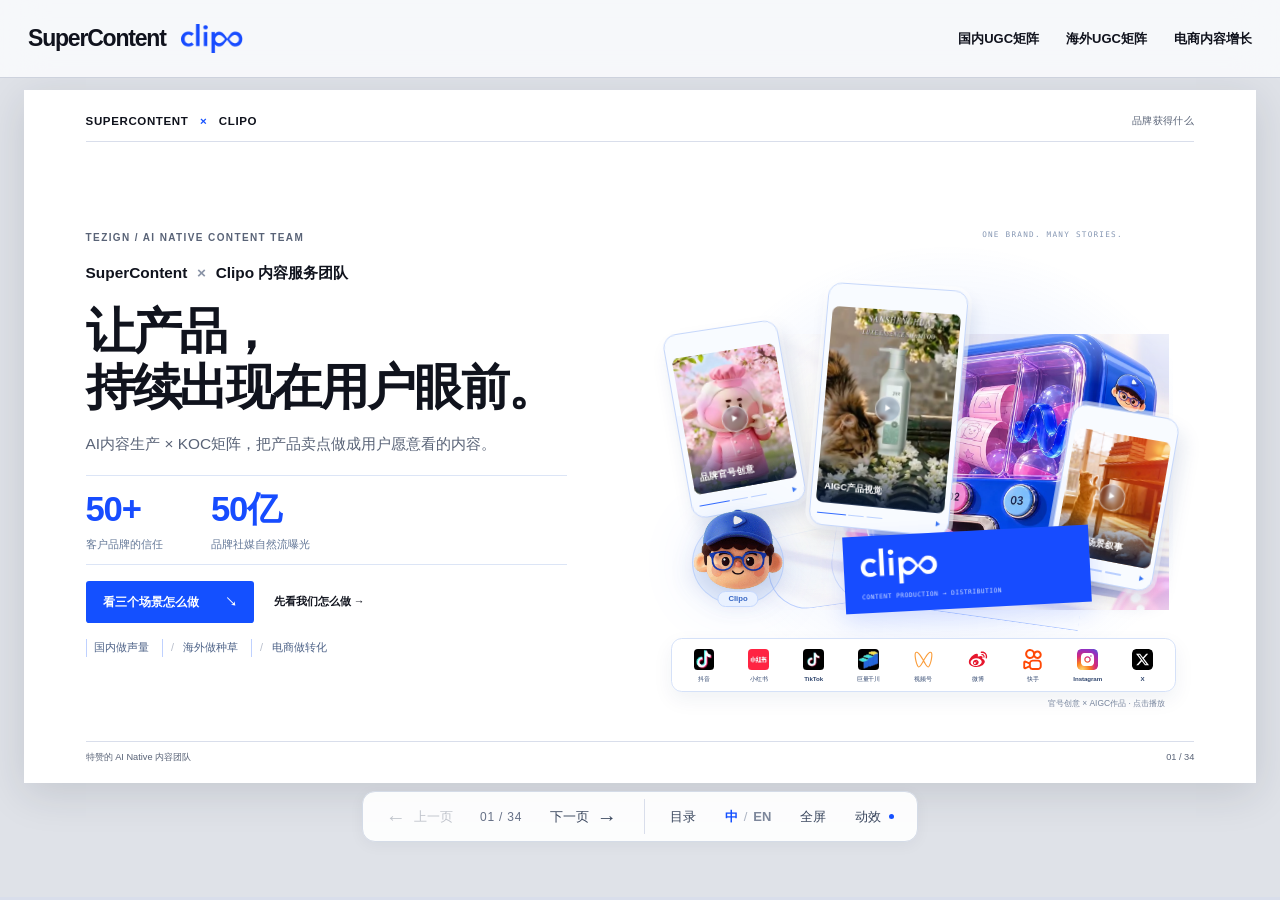
==== commit 605611f5: "Replace duplicate Xiaohongshu examples with a four-platform content playbook" ====
--- a/index.html
+++ b/index.html
@@ -551,6 +551,47 @@
 /* Keep the scenario name unmistakable on the domestic chapter page. */
 .slide-deck #domestic-chapter .chapter-intro-copy h2{font-size:82px;line-height:1.15;letter-spacing:-3px;margin-bottom:16px}.slide-deck #domestic-chapter .chapter-hook{font-size:27px;line-height:1.5;color:#f7f9ff;max-width:710px;margin-bottom:16px}.slide-deck #domestic-chapter .chapter-promise{font-size:20px;line-height:1.65;color:#b2c0da}.slide-deck.locale-en #domestic-chapter .chapter-intro-copy h2{font-size:65px;line-height:1.15;letter-spacing:-2px}.slide-deck.locale-en #domestic-chapter .chapter-hook{font-size:24px}.slide-deck.locale-en #domestic-chapter .chapter-promise{font-size:19px}
 
+/* Four-platform playbook: one practical lesson and one proof per platform. */
+.slide-deck .platform-playbook-grid{display:grid;grid-template-columns:repeat(4,minmax(0,1fr));gap:18px;margin-top:28px;height:490px}
+.slide-deck .platform-playbook-card{min-width:0;padding:25px 23px 20px;border:1px solid var(--line);border-top:4px solid var(--platform-accent);display:flex;flex-direction:column;background:#fff}
+.slide-deck .platform-playbook-card>header{display:flex;align-items:center;gap:10px;min-height:33px}
+.slide-deck .platform-playbook-card>header>img{width:32px;height:32px;object-fit:contain;flex:none;border-radius:7px}
+.slide-deck .platform-playbook-card>header>h3{font-size:21px;line-height:1.25;letter-spacing:-.5px;font-weight:700}
+.slide-deck .platform-playbook-card>header>span{font-size:11px;color:#718099;margin-left:auto;white-space:nowrap}
+.slide-deck .platform-playbook-card>h4{font-size:25px;line-height:1.34;letter-spacing:-.8px;margin:25px 0 15px;font-weight:700}
+.slide-deck .platform-playbook-card>.platform-practice{font-size:14px;line-height:1.8;color:#627089;margin:0;min-height:76px}
+.slide-deck .platform-proof{margin-top:auto;padding:20px 0 22px;border-top:1px solid var(--line)}
+.slide-deck .platform-proof>p{font-size:11px;color:#79859a;letter-spacing:.3px;margin:0 0 13px}
+.slide-deck .platform-proof>strong{font-size:45px;line-height:1.12;letter-spacing:-2px;font-variant-numeric:tabular-nums;display:block;font-weight:750}
+.slide-deck .platform-proof>strong>small{font-size:12px;font-weight:450;letter-spacing:0;margin-left:8px;color:#627089}
+.slide-deck .platform-proof>span{font-size:12px;line-height:1.5;display:block;color:#627089;margin-top:10px}
+.slide-deck .platform-proof>span>b{font-weight:650;color:var(--ink)}
+.slide-deck .platform-playbook-card>footer{display:flex;flex-direction:column;align-items:flex-start;gap:7px;min-height:39px;padding-top:13px;border-top:1px solid var(--line);font-size:10px;line-height:1.5;color:#79859a}
+.slide-deck .platform-playbook-card>footer>a,.slide-deck .platform-playbook-card>footer>b{font-size:11px;font-weight:500;line-height:1.5;color:#174cff}
+.slide-deck .platform-playbook-douyin{background:#174cff;color:#fff;border-color:#174cff;--line:#ffffff45;--ink:#fff}
+.slide-deck .platform-playbook-douyin>header>span,.slide-deck .platform-playbook-douyin>.platform-practice,.slide-deck .platform-playbook-douyin .platform-proof>p,.slide-deck .platform-playbook-douyin .platform-proof>span,.slide-deck .platform-playbook-douyin .platform-proof>strong>small,.slide-deck .platform-playbook-douyin>footer{color:#d0ddff}
+.slide-deck .platform-playbook-douyin>footer>a{color:#fff}
+.slide-deck .platform-work-proof{display:flex;gap:15px;align-items:center;margin-top:auto;padding:0 0 20px;min-height:153px;text-align:left;border:0;background:transparent;cursor:pointer;color:var(--ink);width:100%;font:inherit}
+.slide-deck .platform-work-poster{display:block;position:relative;width:76px;height:132px;overflow:hidden;border-radius:6px;flex:none;background:#eef1f7}
+.slide-deck .platform-work-poster>img{width:100%;height:100%;object-fit:cover;display:block}
+.slide-deck .platform-work-poster>i{position:absolute;inset:0;display:grid;place-items:center;font-size:19px;font-style:normal;color:#fff;text-shadow:0 1px 9px #000;background:#0c17351a}
+.slide-deck .platform-work-proof>span:last-child>b{display:block;font-size:17px;line-height:1.65;font-weight:600}
+.slide-deck .platform-work-proof small{display:block;font-size:11px;line-height:1.5;color:#174cff;margin-top:11px}
+.slide-deck .platform-work-proof:hover .platform-work-poster>i{background:#174cff44}
+.slide-deck .platform-work-proof:focus-visible{outline:2px solid #174cff;outline-offset:5px;border-radius:4px}
+.slide-deck .platform-playbook-conclusion{display:flex;align-items:center;justify-content:space-between;gap:25px;border-top:1px solid var(--line);padding-top:17px;margin-top:20px;font-size:17px;line-height:1.5}
+.slide-deck .platform-playbook-conclusion>span{font-size:14px;color:#627089}
+.slide-deck.locale-en .platform-playbook-card>header{gap:8px}
+.slide-deck.locale-en .platform-playbook-card>header>h3{font-size:18px;letter-spacing:-.5px}
+.slide-deck.locale-en .platform-playbook-card>header>span{font-size:9px}
+.slide-deck.locale-en .platform-playbook-card>h4{font-size:22px;line-height:1.35;letter-spacing:-.5px;min-height:60px}
+.slide-deck.locale-en .platform-playbook-card>.platform-practice{font-size:12px;line-height:1.7;min-height:75px}
+.slide-deck.locale-en .platform-proof>strong{font-size:40px}
+.slide-deck.locale-en .platform-proof>strong>small{font-size:11px;margin-left:6px}
+.slide-deck.locale-en .platform-work-proof>span:last-child>b{font-size:14px}
+.slide-deck.locale-en .platform-playbook-conclusion{font-size:15px}
+.slide-deck.locale-en .platform-playbook-conclusion>span{font-size:13px}
+
 /* Viewer navigation sits outside the fixed 16:9 slide canvas. */
 body.slide-deck{--viewer-catalog-width:320px}
 .slide-deck #backdrop{display:none!important}
@@ -869,7 +910,7 @@
 <body><a class="skip-link" href="#main">跳到正文</a><header class="app-header"><a class="wordmark" href="#opening" aria-label="SuperContent首页"><span>SuperContent</span><img src="assets/science-stage/clipo-logo.png" alt="Clipo"></a><nav class="desktop-nav" aria-label="主要场景"><a href="#domestic">国内UGC矩阵</a><a href="#overseas">海外UGC矩阵</a><a href="#conversion">电商内容增长</a></nav><div class="header-tools"><button id="motion" aria-pressed="true">动效 <i></i></button><button id="reading" aria-pressed="false">阅读</button><button id="fullscreen" aria-label="全屏">全屏</button><button id="menu-toggle" aria-expanded="false" aria-controls="contents">目录 <span>＋</span></button></div></header>
 <main id="main"></main><div class="scroll-progress" aria-hidden="true"><i id="progress"></i></div><aside id="contents" role="dialog" aria-modal="true" aria-labelledby="contents-title" hidden><header><span id="contents-title">22页 · 从品牌任务到内容结果</span><button data-close="contents" aria-label="关闭目录">×</button></header><nav id="contents-nav"></nav><div class="menu-tools"><button data-tool="reading">阅读模式</button><button data-tool="motion">切换动效</button><button data-tool="fullscreen">全屏</button></div><p>方向键逐页切换 · R 阅读 · M 动效 · F 全屏</p></aside><div id="backdrop" hidden></div>
 <dialog id="source-dialog" aria-labelledby="source-title"><header><h2 id="source-title">来源与统计口径</h2><button data-dialog-close aria-label="关闭来源">×</button></header><div id="source-content"></div></dialog><div class="sr-only" id="announcer" aria-live="polite"></div><div id="toast" role="status"></div>
-<script id="locale-en-data" type="application/json">{"01 / 历史阶段测试 · 某消费品品牌":"01 / Historical test · Consumer goods brand","01 / 开场情境":"01 / Opening scenario","01 / 有任务、有素材，还不确定方向":"01 / A brief and assets, but no clear direction","1,137次互动":"1,137 interactions","1,565条分发 / USD 1.51 CPM":"1,565 posts distributed / USD 1.51 CPM","1,821条 × 同窗均播 ≈ 2,946,618次总播放":"1,821 posts × average views in the same period ≈ 2,946,618 total views","1000万次曝光":"10M impressions","10类脚本合计1,565条、32,573,192次曝光、157,995次互动。赛事结果类300条、12,631,320次曝光、113,713次互动。前期POC为103条、1,128,476次曝光；剔除播放大于10万的2条后，剩余101条、175,458次曝光。六国活动剔除大于10万的50条后，剩余1,515条、4,315,624次曝光。":"10 script types: 1,565 posts, 32,573,192 impressions and 157,995 interactions. Match results: 300 posts, 12,631,320 impressions and 113,713 interactions. Initial POC: 103 posts and 1,128,476 impressions; excluding 2 posts above 100,000 views leaves 101 posts and 175,458 impressions. The six-country campaign excludes 50 posts above 100,000 views, leaving 1,515 posts and 4,315,624 impressions.","12,631,320次曝光":"12,631,320 impressions","120条冰箱场景 B内容":"120 refrigerator scenario B posts","122条内容":"122 posts","123条洗衣场景内容":"123 laundry scenario posts","150条内容":"150 posts","180条产品对比内容":"180 product comparison posts","180条内容":"180 posts","1万元":"RMB 10,000","2,030,868次曝光":"2,030,868 impressions","2025.11.24—12.31；账号与内容组合不同。":"2025.11.24—12.31; account and content mixes differ.","2026-06-30交付记录 / 内部交付记录":"2026-06-30 delivery record / Internal delivery log","2026-09-29/09-30/10-26 / 消息提交记录":"2026-09-29/09-30/10-26 / Submission messages","2026-11-09 案例库归档作品 · 源日期未标明 / 案例库归档作品 · 源日期未标明":"2026-11-09 case library archive · Original date unspecified / Archived work · Original date unspecified","2026.07.01—08.13；含自然流与赛马投流。":"2026.07.01—08.13; includes organic reach and paid variant testing.","2026年提交记录；未做资产去重，不相加作独立成片或验收数。":"2026 submission records; assets are not deduplicated. Do not total these as unique or accepted videos.","20多个国家矩阵经验":"Matrix experience across 20+ countries","270条内容":"270 posts","5,291次互动":"5,291 interactions","5,502,215次曝光":"5,502,215 impressions","500万次曝光":"5M impressions","6账号 / 382条发布 / 76,509次观看":"6 accounts / 382 posts published / 76,509 views","7,361次互动":"7,361 interactions","728次互动":"728 interactions","9,452次互动":"9,452 interactions","90条测评切片内容":"90 review clip posts","AIGC产品场景":"AIGC product scenes","AI数字人口播":"AI avatar presentation","CONTENT INSIGHT / 历史样本的启发":"CONTENT INSIGHT / Lessons from past work","CONTENT INSIGHT / 脚本贡献":"CONTENT INSIGHT / Script contribution","ID / 印度尼西亚":"ID / Indonesia","SCRIPT LAB / 改写示例":"SCRIPT LAB / Rewrite examples","UGC与KOC怎样配合":"How UGC and KOC work together","UGC矩阵方法与本轮方案":"UGC matrix method and campaign plan","UGC表达由内容工厂制作，KOC矩阵账号承载发布与验证；真实体验、演示与AI创意各有依据。":"The content factory produces UGC-style content; KOC matrix accounts publish and test it. Real experiences, demonstrations and AI concepts each need supporting evidence.","一套内容方法，":"One content approach.","一批已有素材":"A set of existing assets","不同行业，不同表达。":"Different industries. Different stories.","专家判断":"Expert assessment","两个已观察项目阶段的均播对照，按统一线性纵轴绘制；不是逐条发布曲线。预算、国家与内容组合不同，不作单因素归因。":"Average views across two observed project stages, using one linear scale; not a post-by-post timeline. Budgets, countries and content mixes differ, so no single-factor attribution is made.","个账号":"accounts","互动贡献占比":"Share of interactions","产品依据与项目负责":"Product facts and project ownership","产品卖点":"Product benefits","产品场景接住具体需求。":"Product scenarios make it relevant.","产品对比占总曝光0.8%":"Product comparisons: 0.8% of total impressions","产品对比曝光占比":"Product comparison impression share","人群 × 使用场景":"Audience × Use case","人群、产品事实、素材缺口与本轮目标。":"Audience, product facts, asset gaps and campaign goals.","人群场景表 / 选题 / 脚本与镜头表":"Audience/use-case map / Topics / Scripts and shot lists","什么产品证据回答顾虑":"Which product evidence answers the concern","仅以CPM10元测算的报价示例，非历史成绩或效果保证。正式方案核对内容、执行范围、费用组成与未达处理。":"Illustrative quote at CPM CNY 10, not past results or a performance guarantee. The final proposal confirms content, scope, cost breakdown and remedies for shortfalls.","从首批内容开始":"Start with the first batch","作品节选":"Work excerpt","作品节选 / 3.8秒":"Work excerpt / 3.8 sec","作品节选 / 8.0秒":"Work excerpt / 8.0 sec","作品节选 / 8.2秒":"Work excerpt / 8.2 sec","保留":"Keep","候选组合空间":"Possible combinations","先看信号，再决定下一步。":"Read the signals, then choose the next step.","先确认结构和变量，再批量展开；批次能追溯，投后才有办法复盘。":"Confirm the structure and variables before scaling production. Traceable batches make post-campaign review possible.","先让人认出：这说的是我。":"Help people see themselves in the story.","全量单条均播变化":"Change in average views per post, all posts","全量均播":"Average views, all posts","六国活动 / 1,565条":"Six-country campaign / 1,565 posts","六国活动记录1,565条分发、32,573,192次曝光、总费用USD49,160；按合计数测算CPM USD1.51。":"The six-country campaign records 1,565 distributions, 32,573,192 impressions and USD49,160 in total fees; calculated blended CPM: USD1.51.","关键时刻有准备":"Ready when it matters","关闭作品":"Close video","具体负责人和实际投入，在项目启动时确认。":"The named owner and actual staffing are confirmed at kickoff.","内容候选 / 模板 / 版本":"Content options / Templates / Versions","内容工厂":"Content factory","冰箱场景 A":"Refrigerator scenario A","冰箱场景 B曝光占比":"Refrigerator scenario B impression share","准备：主推SKU与获准卖点、现有素材、目标平台/国家、内容或曝光范围、审核与数据接口。":"Prepare: priority SKU and approved claims, existing assets, target platforms/countries, content or impression scope, review process and data access.","出行设备":"Travel devices","出门前，先把设备要用的型号核对一遍。":"Before heading out, check the battery type your device needs.","分开测，才知道该复制什么。":"Test separately to see what to replicate.","切换到中文":"Switch to Chinese","切换到英文":"Switch to English","创意Demo / 6.7秒":"Creative demo / 6.7 sec","创意与制作":"Creative and production","到商品页核对型号和组合，按实际需要选择。":"Check types and bundles on the product page, then choose what you need.","剔除播放＞10万的内容后":"Excluding posts with \u003e100,000 views","剔除高点后均播变化":"Change in average views, excluding high-view posts","卖点证据 × 真实权益 × 行动":"Benefit evidence × Verified offer × Action","历史作品示意不同场景内容":"Past work illustrating different content scenarios","历史项目归档，单支交付日期未注明 / 历史项目成片":"Historical project archive; individual delivery date unspecified / Historical finished video","原片列在原项目文档“50条交付视频部分成片展示”中，对应电商短视频内容。":"The original appears under “Selected Videos from a 50-Video Delivery” in the project document, as e-commerce short-form content.","原片收录在历史海外内容案例文档，采用生活问题、功能混剪和当地语言表达。":"The original appears in a historical overseas-content case document, using everyday problems, feature edits and local-language messaging.","原片来自内容生产排期，同一记录含作品附件，状态为已交付。":"The original video is attached to the same production-schedule record, marked delivered.","发布、观看、商品曝光分别呈现；不使用口径不一致的GMV或ROI。":"Posts, views and product impressions are reported separately. GM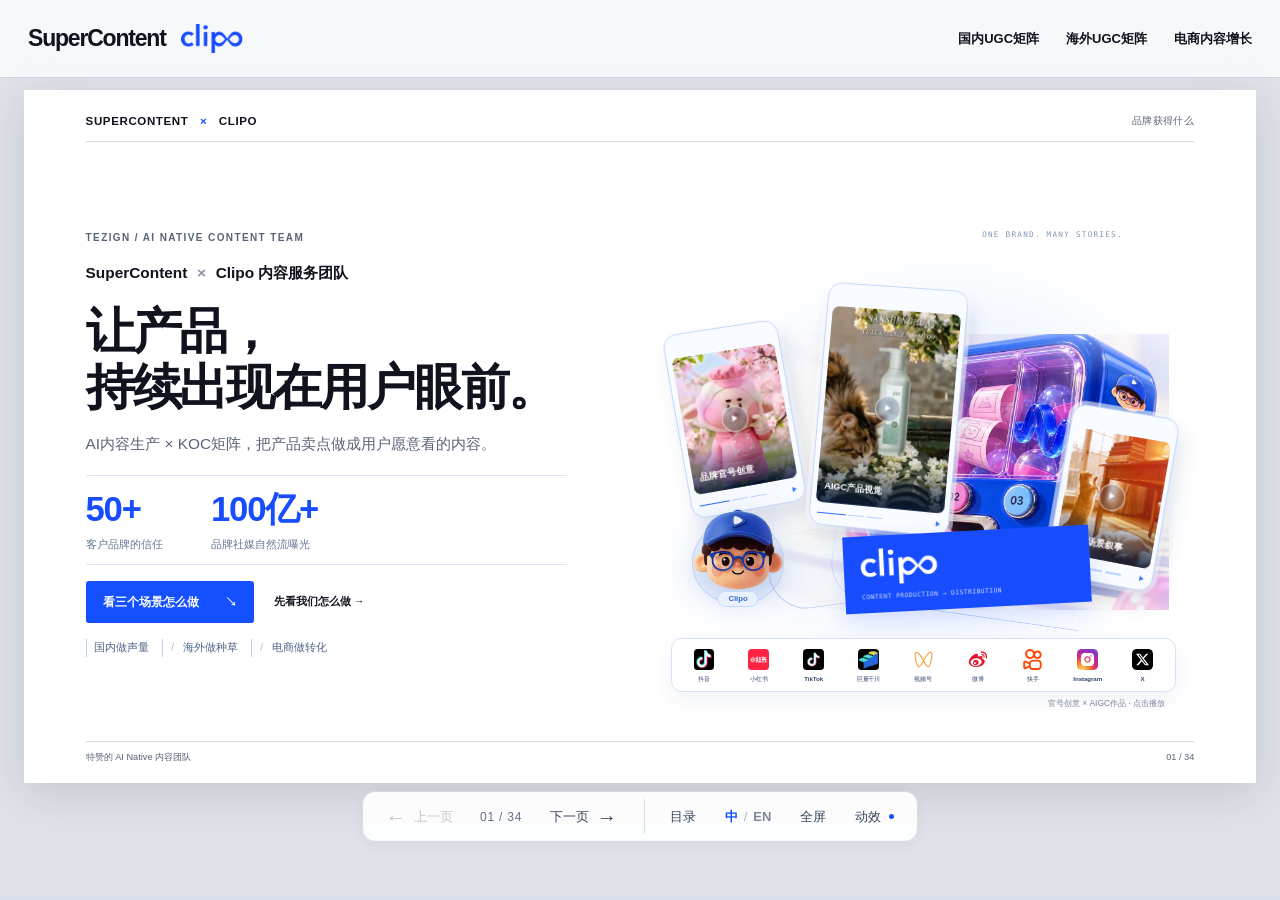
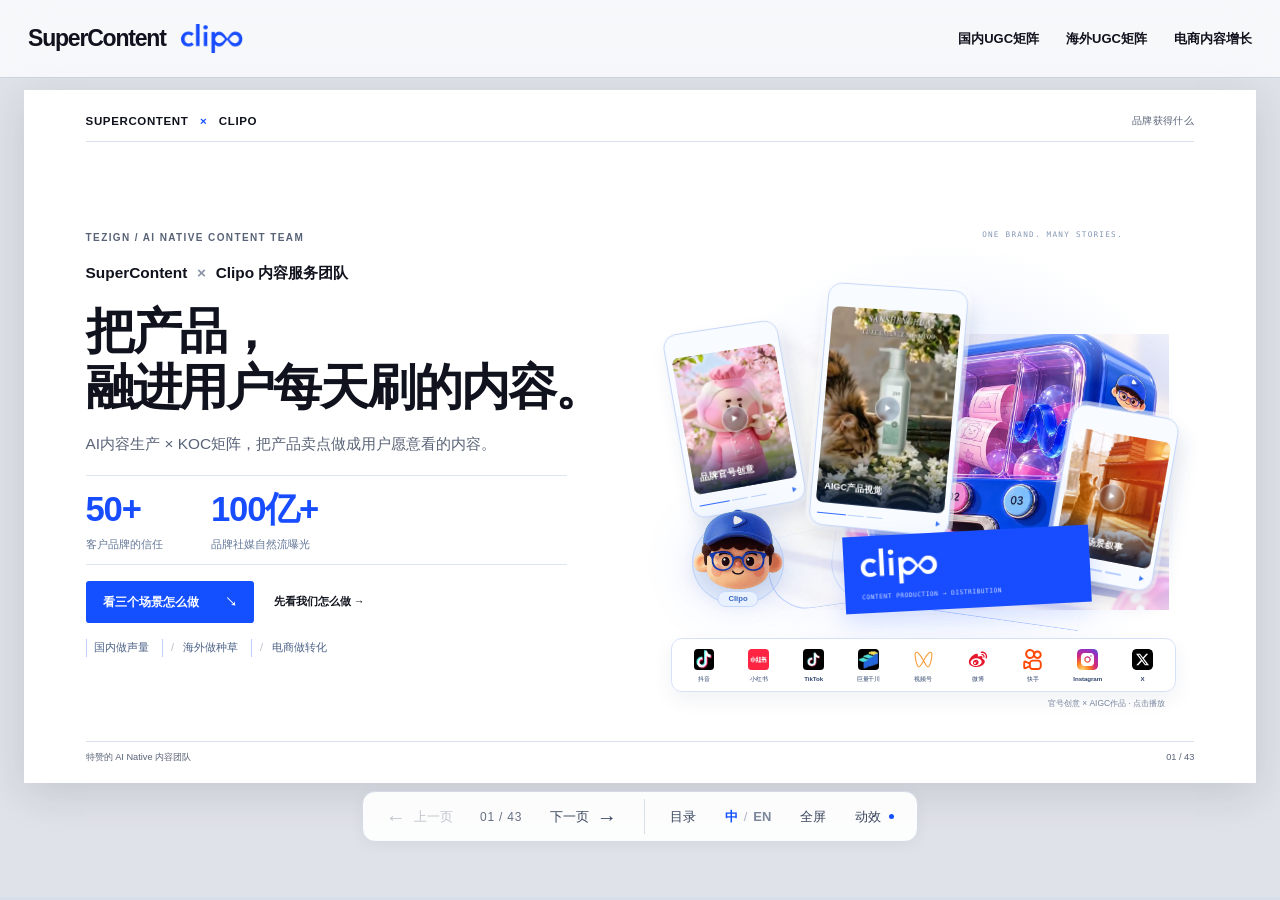
